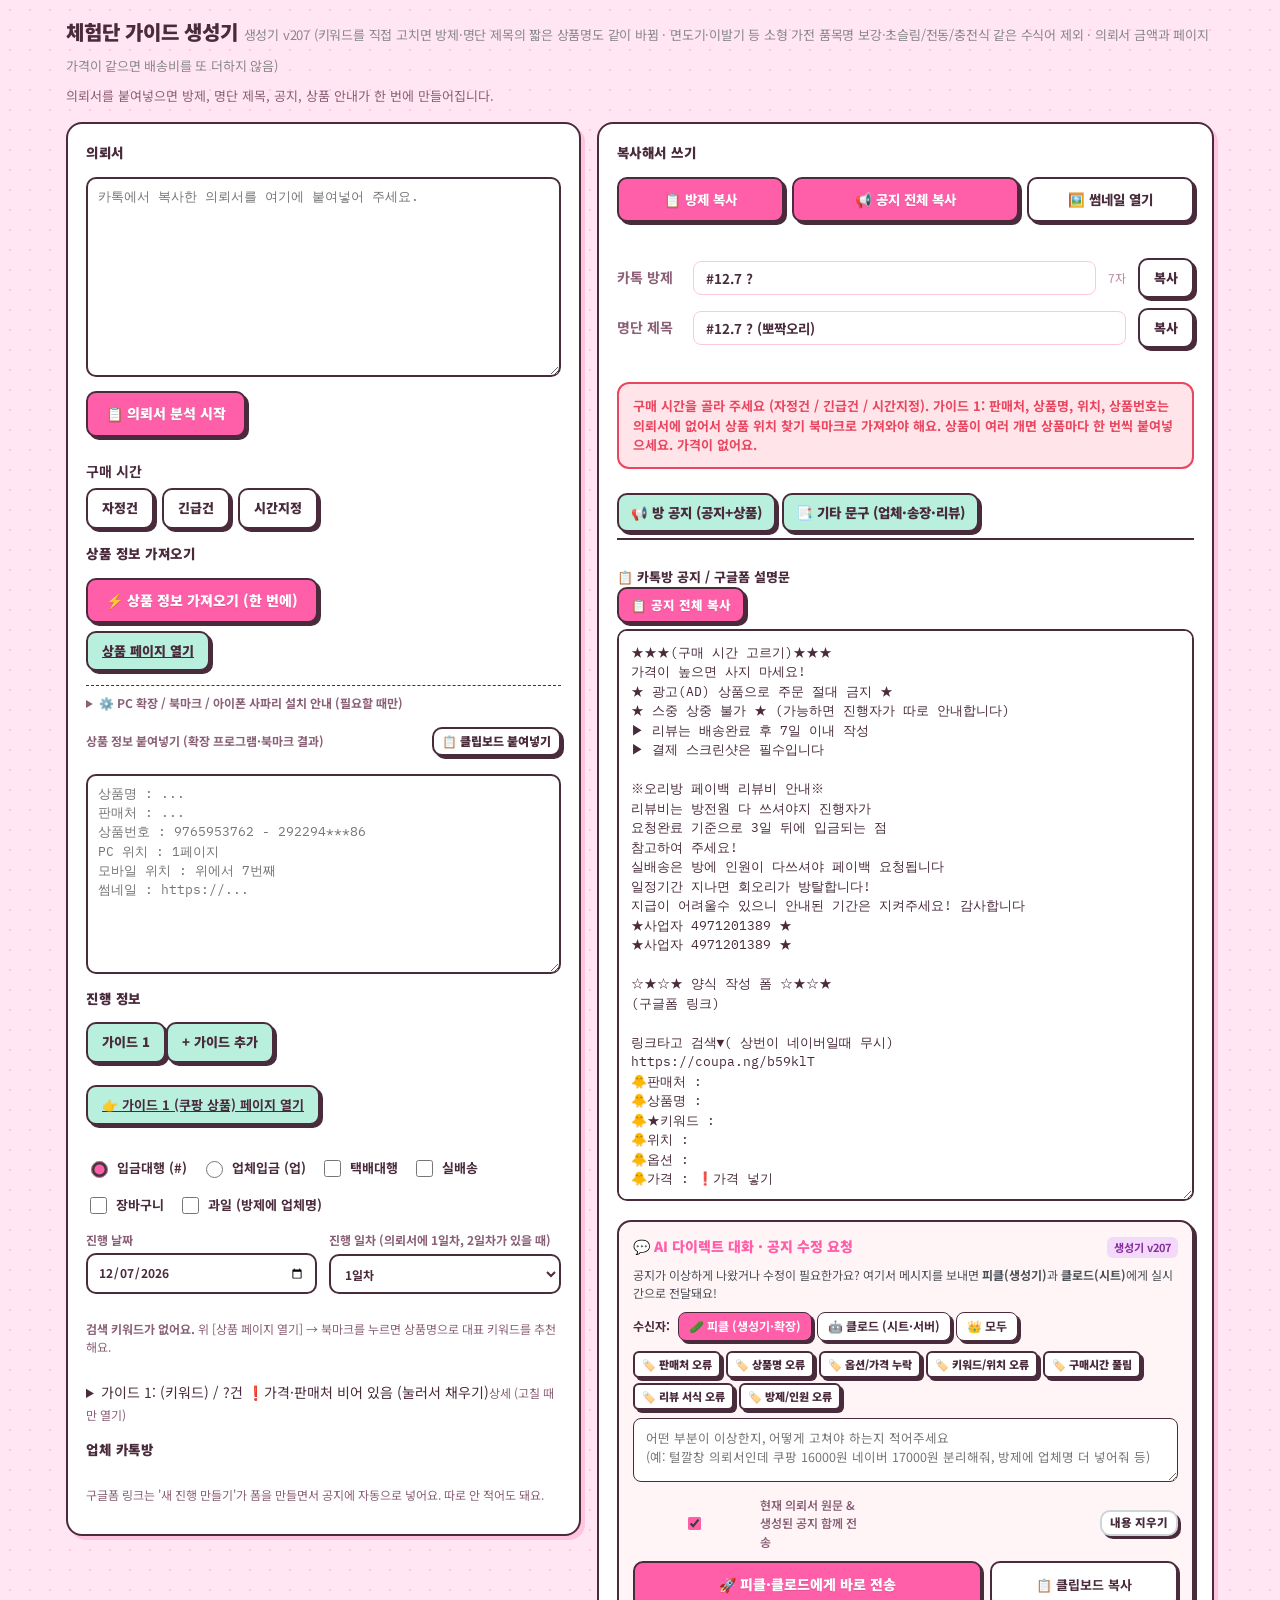
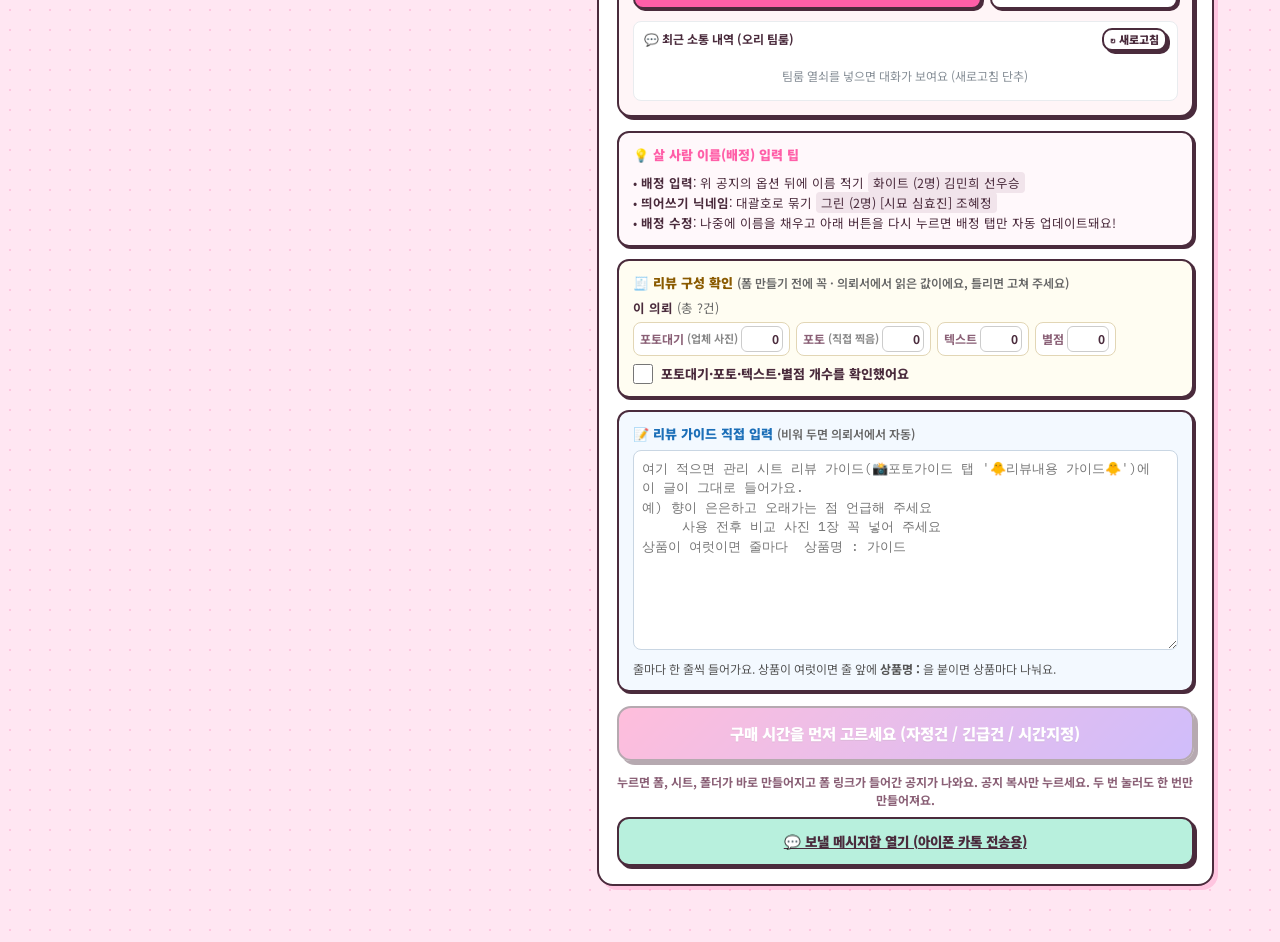
==== guide/index.html @ b8d61b7c "생성기 v207 (#104): 키워드를 고쳐도 방제·명단 제목에 옛 자동값 '초슬림'이 남던 것 — 면도기·이발기 등 소형가전 품목명 보강, 초슬림/전동/전기/무선/충전식/방수 등" ====
<!doctype html>
<html lang="ko">
<head>
  <meta charset="utf-8">
  <meta name="viewport" content="width=device-width, initial-scale=1, viewport-fit=cover">
  <meta name="referrer" content="no-referrer">
  <title>체험단 가이드 생성기</title>
  <meta http-equiv="Cache-Control" content="no-cache, no-store, must-revalidate">
  <meta http-equiv="Pragma" content="no-cache">
  <meta http-equiv="Expires" content="0">
  <meta name="apple-mobile-web-app-capable" content="yes">
  <meta name="apple-mobile-web-app-status-bar-style" content="default">
  <meta name="apple-mobile-web-app-title" content="가이드생성기">
  <meta name="theme-color" content="#5b2a86">
  <link rel="preconnect" href="https://fonts.googleapis.com">
  <link rel="stylesheet" href="https://fonts.googleapis.com/css2?family=Archivo:wght@700;900&family=Noto+Sans+KR:wght@400;500;700;900&family=IBM+Plex+Mono:wght@400;500&display=swap">
  <style>
:root {
  --pink: #ff8fc0;
  --pink-deep: #ff5fa8;
  --pink-bg: #ffe6f2;
  --pink-line: #ffc6e0;
  --ink: #4a2b3c;
  --ink-soft: #8a6076;
  --ink-faint: #b98aa4;
  --lav: #c9b8ff;
  --lav-bg: #efe8ff;
  --mint: #b8f0dd;
  --yellow: #fff3b0;
  --peach: #ffd8a8;
  --win: #ffffff;
  --tint: #fff6fa;
  --alert: #e8475f;
  --alert-bg: #ffe4e9;
  --ok: #2f9e6e;
  --shadow: 4px 4px 0 rgba(255, 95, 168, 0.25);
  --shadow-btn: 3px 3px 0 var(--ink);

  --bg: var(--pink-bg);
  --surface: var(--win);
  --muted: var(--ink-soft);
  --line: var(--ink);
  --accent: var(--pink-deep);
  --accent-ink: #ffffff;
  --accent-soft: var(--tint);
  --warn-bg: var(--yellow);
  --warn-ink: var(--ink);
  --font-body: "Noto Sans KR", -apple-system, sans-serif;
  --font-mono: "IBM Plex Mono", "D2Coding", monospace;
}
* { box-sizing: border-box; -webkit-tap-highlight-color: transparent; }
body {
  background-color: var(--pink-bg);
  background-image: radial-gradient(var(--pink-line) 1.2px, transparent 1.2px);
  background-size: 20px 20px;
  color: var(--ink);
  font-family: var(--font-body);
  font-size: 14px;
  line-height: 1.55;
  margin: 0;
  padding: 0;
}
.wrap { max-width: 1180px; margin: 0 auto; padding-inline: 16px; padding-block: 16px 56px; }
.win-bar {
  display: flex; align-items: center; justify-content: space-between;
  padding: 10px 14px; margin-bottom: 16px;
  border: 2px solid var(--ink); border-radius: 14px;
  background: linear-gradient(90deg, var(--pink), var(--lav));
  color: #fff; font-family: "Archivo", "Noto Sans KR", sans-serif;
  font-weight: 900; font-size: 15px;
  box-shadow: var(--shadow);
  text-shadow: 0 1px rgba(74, 43, 60, 0.25);
}
.win-controls { letter-spacing: 2px; font-size: 13px; opacity: 0.9; }
header { display: flex; flex-wrap: wrap; align-items: baseline; justify-content: space-between; gap: 8px 24px; margin-bottom: 16px; }
h1 { font-size: 20px; font-weight: 900; margin: 0; letter-spacing: -0.01em; color: var(--ink); }
header p { margin: 0; color: var(--muted); font-size: 13px; }
.grid { display: grid; grid-template-columns: minmax(0, 5fr) minmax(0, 6fr); gap: 16px; align-items: start; }
@media (max-width: 880px) { .grid { grid-template-columns: minmax(0, 1fr); } }
.panel {
  background: var(--surface); border: 2px solid var(--ink);
  border-radius: 16px; padding: 18px; display: grid; gap: 14px; min-width: 0;
  box-shadow: var(--shadow);
}
.panel h2 { font-size: 13.5px; font-weight: 900; letter-spacing: 0.04em; color: var(--ink); margin: 0; }
textarea, input, select {
  font: inherit; color: var(--ink); background: #fff;
  border: 2px solid var(--ink); border-radius: 10px; padding: 8px 10px;
  width: 100%; min-width: 0;
}
textarea { font-family: var(--font-mono); font-size: 12.5px; min-height: 200px; resize: vertical; }
textarea:focus, input:focus, select:focus, button:focus-visible { outline: 3px solid rgba(255, 95, 168, 0.45); outline-offset: 1px; }
.row { display: flex; gap: 8px; flex-wrap: wrap; align-items: center; }
.fields { display: grid; grid-template-columns: repeat(2, minmax(0, 1fr)); gap: 10px 12px; }
@media (max-width: 460px) { .fields { grid-template-columns: minmax(0, 1fr); } }
.fields .full { grid-column: 1 / -1; }
[hidden] { display: none !important; }
label { display: grid; gap: 4px; font-size: 12px; color: var(--ink-soft); font-weight: 700; min-width: 0; }
.checks { display: flex; gap: 14px; flex-wrap: wrap; }
.checks label { display: flex; align-items: center; gap: 6px; color: var(--ink); font-size: 13px; font-weight: 700; cursor: pointer; }
.checks input[type="checkbox"], .checks input[type="radio"] { width: 17px; height: 17px; accent-color: var(--pink-deep); }
button, .btn {
  font: inherit; font-size: 13px; font-weight: 900; padding: 8px 14px;
  border: 2px solid var(--ink); border-radius: 10px;
  background: var(--mint); color: var(--ink); cursor: pointer;
  box-shadow: var(--shadow-btn); transition: transform .06s, box-shadow .06s;
}
button:active, .btn:active { transform: translate(2px, 2px); box-shadow: 1px 1px 0 var(--ink); }
button.primary { background: var(--pink-deep); color: #fff; text-shadow: 0 1px rgba(74,43,60,0.2); }
button.secondary { background: var(--lav); color: var(--ink); }
button.ghost { background: #fff; color: var(--ink); }
.note { font-size: 12px; color: var(--muted); line-height: 1.5; }
.tag { font-size: 11px; padding: 2px 7px; border-radius: 999px; background: var(--yellow); color: var(--ink); font-weight: 900; border: 1.5px solid var(--ink); }
.badge { display: inline-block; font-size: 11px; font-weight: 900; padding: 2px 8px; border-radius: 999px; border: 1.5px solid var(--ink); background: var(--lav); }
.tabs { display: flex; gap: 6px; border-bottom: 2px solid var(--ink); padding-bottom: 6px; margin-bottom: 10px; flex-wrap: wrap; }
.tab-btn { background: #fff; border: 2px solid var(--ink); border-radius: 8px; padding: 5px 10px; font-weight: 700; font-size: 12px; cursor: pointer; }
.tab-btn.active { background: var(--pink); color: #fff; text-shadow: 0 1px rgba(74,43,60,0.2); }
.card-out {
  background: var(--tint); border: 2px solid var(--ink); border-radius: 12px; padding: 12px;
  box-shadow: 2px 2px 0 var(--ink);
}

#make-run {
  display: block; text-align: center; padding: 14px 18px;
  background: linear-gradient(135deg, var(--pink-deep), #8b5cf6) !important;
  color: #fff !important; font-size: 15.5px !important; font-weight: 900 !important;
  border: 2.5px solid var(--ink) !important; border-radius: 14px !important;
  box-shadow: 4px 4px 0 var(--ink) !important; text-decoration: none !important;
  margin-top: 14px; text-shadow: 0 1px rgba(74,43,60,0.25);
}
#make-run:active { transform: translate(2px, 2px) !important; box-shadow: 2px 2px 0 var(--ink) !important; }

.toast {
  position: fixed;
  top: 35%;
  left: 50%;
  transform: translate(-50%, -50%);
  background: #2b1824;
  color: #fff;
  padding: 14px 24px;
  border-radius: 14px;
  font-size: 14px;
  font-weight: 800;
  box-shadow: 0 10px 30px rgba(0,0,0,0.4);
  z-index: 999999;
  text-align: center;
  pointer-events: none;
  animation: toastPop 0.2s ease-out;
  border: 2px solid var(--pink);
  white-space: pre-line;
  max-width: 85vw;
}
@keyframes toastPop {
  from { opacity: 0; transform: translate(-50%, -40%) scale(0.9); }
  to { opacity: 1; transform: translate(-50%, -50%) scale(1); }
}


/* 도움말 숨김/표시 토글 */
.note-guide { display: none; }
body.show-notes .note-guide { display: block; }
details.help-box {
  margin: 6px 0; padding: 6px 12px;
  border: 1.5px solid var(--pink-line); border-radius: 10px;
  background: var(--tint); font-size: 12px; color: var(--ink-soft);
}
details.help-box summary {
  cursor: pointer; font-weight: 700; color: var(--pink-deep); user-select: none;
}
#price-warn-box {
  background: var(--alert-bg); border: 2.5px solid var(--alert);
  border-radius: 14px; padding: 12px 14px; margin-bottom: 12px;
  color: var(--alert); box-shadow: 3px 3px 0 rgba(232, 71, 95, 0.25);
}
#price-warn-box .pw-title {
  font-weight: 900; font-size: 14px; display: flex; align-items: center; gap: 6px;
}
#price-warn-box .pw-body {
  font-size: 12.5px; margin-top: 5px; line-height: 1.45; color: #7f1d1d; font-weight: 600;
}


.warn {
  background: var(--alert-bg) !important;
  color: var(--alert) !important;
  border: 2px solid var(--alert) !important;
  border-radius: 12px !important;
  padding: 12px 14px !important;
  font-size: 13px !important;
  font-weight: 700 !important;
  line-height: 1.5 !important;
  margin: 10px 0 !important;
}

/* 카톡 방제·명단 제목 줄: 이름표 · 글 · 글자 수 · 복사 단추 사이 띄우기 (11/3) */
.title-line { display: flex; align-items: center; flex-wrap: wrap; gap: 8px 12px; margin: 10px 0; }
.title-line .k { flex: 0 0 auto; min-width: 64px; font-weight: 700; color: var(--ink-soft); }
.title-line code { flex: 1 1 220px; min-width: 0; padding: 6px 12px; background: var(--tint); border: 1px dashed var(--pink-line); border-radius: 8px; word-break: break-all; line-height: 1.5; }
.title-line input.room-edit-input { flex: 1 1 220px; min-width: 0; padding: 6px 12px; background: #ffffff; border: 1.5px solid var(--pink-line); border-radius: 8px; font-family: inherit; font-size: 13.5px; font-weight: 700; color: var(--ink); line-height: 1.5; box-sizing: border-box; }
.title-line input.room-edit-input:focus { outline: none; border-color: var(--pink-deep); background: #fffdf9; box-shadow: 0 0 0 2px rgba(255, 95, 168, 0.2); }
.title-line .note { flex: 0 0 auto; font-size: 12px; color: var(--ink-faint); }
.title-line button { flex: 0 0 auto; margin-left: auto; }

/* ===== 📱 모바일 편의 UI (v195) — PC(880px 초과) 화면은 그대로, 880px 이하에서만 보입니다 ===== */
.m-only { display: none; }
#m-bar { display: none; }
@media (max-width: 880px) {
  .m-only { display: block; }
  .m-paste {
    width: 100%; padding: 13px 14px; margin: 2px 0 10px; font-size: 15px; line-height: 1.3;
    border-radius: 12px; box-shadow: 3px 3px 0 var(--ink); text-align: center;
  }
  /* 하단 고정 빠른 버튼 바 (한 손으로) */
  #m-bar {
    display: flex; gap: 6px; align-items: stretch;
    position: fixed; left: 0; right: 0; bottom: 0; z-index: 9000;
    padding: 8px 8px calc(8px + env(safe-area-inset-bottom, 0px));
    background: #fffdfe; border-top: 2px solid var(--ink);
    box-shadow: 0 -4px 14px rgba(74, 43, 60, 0.14);
  }
  #m-bar button {
    flex: 1 1 0; min-width: 0; padding: 11px 0; font-size: 11.5px; font-weight: 800;
    border-radius: 10px; box-shadow: 2px 2px 0 var(--ink); white-space: nowrap;
  }
  /* 고정 바가 내용을 안 가리게 본문 아래를 띄움 */
  body { padding-bottom: calc(76px + env(safe-area-inset-bottom, 0px)); }
  /* 작은 클립보드 단추는 큰 [📋 결과 바로 붙여넣기]가 대신하므로 모바일에서는 숨김 */
  #paste-cp-btn { display: none; }
}
</style>
</head>
<body ontouchstart="">
<div class="wrap">
  <header>
    <h1>체험단 가이드 생성기 <span style="font-size:13px;font-weight:400;color:#888">생성기 v207 (키워드를 직접 고치면 방제·명단 제목의 짧은 상품명도 같이 바뀜 · 면도기·이발기 등 소형 가전 품목명 보강·초슬림/전동/충전식 같은 수식어 제외 · 의뢰서 금액과 페이지 가격이 같으면 배송비를 또 더하지 않음)</span></h1>
    <p>의뢰서를 붙여넣으면 방제, 명단 제목, 공지, 상품 안내가 한 번에 만들어집니다.</p>
  </header>

  <div class="grid">
    <section class="panel" aria-labelledby="in-h">
      <div class="row" style="justify-content:space-between">
        <h2 id="in-h">의뢰서</h2>
        <span class="tag" id="sample-tag" hidden>예시 의뢰서</span>
      </div>
      <p class="note note-guide"><b>카톡에서 의뢰서 복사 → 아래 칸 클릭 → 붙여넣기</b>. 붙여넣으면 바로 분석돼요.</p>
      <textarea id="req" spellcheck="false" aria-label="업체 의뢰서" placeholder="카톡에서 복사한 의뢰서를 여기에 붙여넣어 주세요."></textarea>
      <button type="button" class="primary m-only m-paste" id="paste-req-btn">📋 의뢰서 붙여넣기 &amp; 분석</button>
      <div class="row">
        <button class="primary" id="parse" style="font-size:14px;padding:10px 18px;">📋 의뢰서 분석 시작</button>
      </div>
      <div class="fields" style="margin-top:10px;">
        <div class="full"><b>구매 시간</b>
          <div class="row" id="slot-btns" style="margin-top:6px;">
            <button type="button" class="ghost" data-slot="midnight">자정건</button>
            <button type="button" class="ghost" data-slot="urgent">긴급건</button>
            <button type="button" class="ghost" data-slot="time">시간지정</button>
          </div>
        </div>
        <select id="slot" hidden style="display:none !important;">
          <option value="">(안 고름)</option>
          <option value="midnight">자정 구매 (과일 오전 7시, 그 외 오전 8시 20분)</option>
          <option value="urgent">긴급건 (바로구매)</option>
          <option value="time">긴급, 시간 지정 (바로 사지 말고 텀 두기)</option>
        </select>
        <label id="slottime-l" hidden>구매 시작 시각<input type="time" id="slottime" value="12:00"></label>
        <label id="slotend-l" hidden>구매 마감 시각<input type="time" id="slotend" value=""></label>
      </div>
      <h2>상품 정보 가져오기</h2>
      <div class="bm" id="batch-box">
        <div class="row">
          <button type="button" id="batch-go" class="primary" style="font-size:14px;padding:10px 18px;">⚡ 상품 정보 가져오기 (한 번에)</button>
        </div>
        <div class="row" id="open-products-box" style="margin-top:8px;">
          <span id="open-products" class="row"></span>
        </div>
        <div class="note" id="batch-st" role="status" style="white-space:pre-line;margin-top:6px;"></div>
        <div class="note" id="auto-st" role="status"></div>

        <details style="margin-top:14px;font-size:12px;border-top:1px dashed var(--ink);padding-top:8px;">
          <summary style="cursor:pointer;color:var(--muted);font-weight:700;">⚙️ PC 확장 / 북마크 / 아이폰 사파리 설치 안내 (필요할 때만)</summary>
          <div style="margin-top:8px;">
            <div class="row">
              <button class="small ghost" id="ext-dl">확장 프로그램 받기</button>
              <a class="note" id="ext-alt" href="https://raw.githubusercontent.com/sujin-baby/sujin-baby.github.io/refs/heads/claude/tasting-group-notice-automation-1x1kur/ori/product-locator.zip" target="_blank" rel="noopener">(안 받아지면 여기)</a>
              <button class="ghost small" id="ext-toggle" aria-expanded="false">설치 방법</button>
              <button class="ghost small" id="bm-toggle" aria-expanded="false">북마크 설치</button>
            </div>
            <ol class="steps" id="ext-help" hidden>
              <li><b>확장 프로그램 받기</b> → 받은 <b>product-locator.zip</b> 압축 풀기 (윈도우: 오른쪽 클릭 → 압축 풀기 / 맥: 더블클릭). 푼 폴더는 지우지 말고 그대로 두세요.</li>
              <li>크롬 주소창에 <b>chrome://extensions</b> 입력 → 오른쪽 위 <b>개발자 모드</b> 켜기.</li>
              <li><b>압축해제된 확장 프로그램을 로드</b> → 방금 푼 <b>product-locator</b> 폴더 선택.</li>
              <li>주소창 오른쪽 퍼즐 조각 아이콘 → <b>상품 위치 찾기</b> 옆 핀을 눌러 고정. (단축키 Alt+Shift+F 도 돼요)</li>
              <li>새 버전이 나오면 결과 상자에 알려 줘요: 다시 받아서 같은 폴더에 덮어쓰고 chrome://extensions에서 ↻(새로고침).</li>
            </ol>
            <div id="bm-help" hidden>
              <ol class="steps">
                <li>PC 크롬: <b>코드 복사</b> → 북마크바 오른쪽 클릭 → 페이지 추가 → URL에 붙여넣기 (또는 아래 버튼을 북마크바로 끌기)</li>
                <li>휴대폰: <b>코드 복사 (휴대폰)</b> → 아무 페이지에서 북마크 추가·저장 → 북마크 목록 → 편집 → 그 북마크 → 주소 칸에 붙여넣기</li>
              </ol>
              <div class="row">
                <button class="small" id="bm-copy">코드 복사 (휴대폰)</button>
                <button class="small ghost" id="bm-copy-full">전체 코드 복사 (PC)</button>
                <a class="btn small ghost" id="bm-drag" href="#">상품 위치 찾기</a>
              </div>
            </div>

            <!-- 📱 아이폰 사파리 자동 실행 (Userscripts 앱) — v195 -->
            <div id="us-box" style="margin-top:14px;border-top:1px dashed var(--ink);padding-top:12px;">
              <div style="font-weight:900;font-size:13px;color:var(--ink);">📱 아이폰 사파리 자동 실행 (Userscripts)</div>
              <p class="note" style="margin:4px 0 8px;">쿠팡·네이버·토스·올리브영 화면을 열면 <b>오른쪽 아래에 단추 두 개</b>가 떠요. 북마크 폴더를 뒤질 필요 없이 <b>1탭</b>으로 상품 정보를 가져와 복사해요.</p>
              <ol class="steps" style="margin:0 0 8px;">
                <li>App Store에서 무료 <b>Userscripts</b> 앱 설치</li>
                <li>아이폰 <b>설정 → Safari → 확장 프로그램</b>에서 <b>Userscripts</b> 켜기 (사이트 접근은 '허용')</li>
                <li>아래 <b>[📥 ori-product-helper.user.js 저장]</b> → 받은 파일을 Userscripts 앱(또는 파일 앱의 Userscripts 폴더)에서 열기</li>
              </ol>
              <div class="note" style="margin:0 0 8px;color:var(--ink-soft);">· 파일이 안 열리면 <b>[📋 스크립트 코드 복사]</b> → Userscripts 앱에서 <b>＋</b> 새 스크립트 → 붙여넣고 저장.<br>· 단추: <b>📋 상품정보 가져오기</b>(상품명·판매처·상품번호·옵션·가격·위치까지 한 번에 복사) / <b>🔍 위치 찾기</b>(위치 줄만)</div>
              <div class="row">
                <button type="button" class="primary" id="us-dl" style="font-size:13px;padding:9px 14px;">📥 ori-product-helper.user.js 저장</button>
                <button type="button" class="ghost small" id="us-copy">📋 스크립트 코드 복사</button>
                <a class="note" id="us-alt" href="https://sujin-baby.github.io/ori/product-helper.user.js" target="_blank" rel="noopener">(안 받아지면 여기서 열기)</a>
              </div>
              <div class="note" id="us-st" role="status" style="margin-top:6px;"></div>
            </div>
          </div>
        </details>
      </div>
      <button type="button" class="primary m-only m-paste" id="paste-cp-big" style="margin-top:10px;">📋 결과 바로 붙여넣기</button>
      <div style="display:flex; justify-content:space-between; align-items:center; margin-bottom:4px;">
        <label for="cp" style="margin:0; font-weight:bold;">상품 정보 붙여넣기 (확장 프로그램·북마크 결과)</label>
        <button type="button" class="small ghost" id="paste-cp-btn" style="padding:3px 8px; font-size:12px;">📋 클립보드 붙여넣기</button>
      </div>
      <textarea id="cp" class="short-ta" spellcheck="false" placeholder="상품명 : ...&#10;판매처 : ...&#10;상품번호 : 9765953762 - 292294***86&#10;PC 위치 : 1페이지&#10;모바일 위치 : 위에서 7번째&#10;썸네일 : https://..."></textarea>

      <h2>진행 정보</h2>
      <div class="gtabs" id="gtabs" role="tablist" aria-label="가이드"></div>
      <div id="tab-open-box" style="margin:8px 0 12px;"></div>
      <div class="checks">
        <label><input type="radio" name="type" id="t-ip" value="입대" checked> 입금대행 (#)</label>
        <label><input type="radio" name="type" id="t-up" value="업체입금"> 업체입금 (업)</label>
        <label><input type="checkbox" id="takdae"> 택배대행</label>
        <label><input type="checkbox" id="realship"> 실배송</label>
        <label title="한 사람이 의뢰서 상품을 전부 한 번에 장바구니에 담아 삼 (사람 수 = 하루 건수, 방 제목·월급시트 = 물건 수)"><input type="checkbox" id="cart"> 장바구니</label>
        <label title="과일은 같은 상품을 하는 업체가 많아서 방제에 업체명을 붙이고"><input type="checkbox" id="fruit"> 과일 (방제에 업체명)</label>
      </div>
      <div class="fields">
        <label>진행 날짜<input type="date" id="date"></label>
        <label>진행 일차 (의뢰서에 1일차, 2일차가 있을 때)
          <select id="day"><option value="1">1일차</option><option value="2">2일차</option><option value="3">3일차</option><option value="4">4일차</option><option value="5">5일차</option></select>
        </label>
      </div>
      <div class="bm" id="kwbox" hidden></div>
      <div class="bm" id="optbox" hidden></div>
      <div class="bm" id="pricebox" hidden></div>
      <details class="gd" id="gdet">
        <summary><span id="gsum"></span><span class="note">상세 (고칠 때만 열기)</span></summary>
      <div class="fields">
        <label>검색 키워드<input id="keyword"></label>
        <label>짧은 상품명 (방제, 시트, 명단 이름용. 예: 옥광밤)<input id="guide"></label>
        <label>일 진행 건수<input id="daily" inputmode="numeric"></label>
        <label>총 구매 건수<input id="total" inputmode="numeric"></label>
        <label>가격 (옵션마다 한 줄)<textarea id="price" class="mini-ta" inputmode="numeric"></textarea></label>
        <label>배송비 (무료면 비움. 있으면 공지 가격에 더함)<input id="ship" inputmode="numeric"></label>
        <label>플랫폼
          <select id="platform">
            <option>쿠팡</option><option>네이버</option><option>11번가</option><option>옥션</option><option>G마켓</option><option>위메프</option><option>GS SHOP</option><option>알리익스프레스</option><option>오늘의집</option><option>올리브영</option><option>토스</option><option>카카오톡딜</option><option>기타</option>
          </select>
        </label>
        <label>판매처<input id="seller"></label>
        <label>옵션 (한 줄에 하나, 괄호에 오늘 인원)<textarea id="option" class="mini-ta"></textarea></label>
        <label class="full">상품명<input id="pname"></label>
        <label class="full">상품 URL (상품마다 한 줄)<textarea id="url" class="mini-ta mono"></textarea></label>
        <label class="full">상품번호 (상품마다 한 줄, 상품 정보를 붙여넣으면 빈 줄부터 채움)<textarea id="pno" class="mini-ta mono"></textarea></label>
        <label>구매 링크 (플랫폼별 자동)<input id="short" class="mono" placeholder="네이버는 링크 없음"></label>
        <label>찾은 페이지 (PC)<input id="page" placeholder="예: 1페이지 / 필터: 가격"></label>
        <label>찾은 페이지 (모바일)<input id="pageM" placeholder="PC와 같으면 비워 둬도 돼요"></label>
        <label>비슷한 상품이 많나요? (가격비교로 묶임 등)
          <select id="similar"><option value="">아니요</option><option value="1">네 (공지에 안내 문구는 넣지 않습니다)</option></select>
        </label>
        <label class="full" style="display:flex; flex-direction:column; gap:4px;">
          <div style="display:flex; justify-content:space-between; align-items:center; flex-wrap:wrap; gap:4px;">
            <span>썸네일 주소 (북마크/확장 프로그램 자동 저장)</span>
            <div style="display:flex; gap:6px; align-items:center;">
              <button type="button" id="thumb-download-btn" class="small" style="font-size:12px; padding:3px 8px;" hidden>📥 썸네일 다운로드</button>
              <a id="thumb-link" class="small ghost" href="#" target="_blank" rel="noopener" hidden style="font-size:12px; padding:3px 8px; text-decoration:none;">🖼️ 썸네일 새 탭에서 열기</a>
            </div>
          </div>
          <input id="thumb" class="mono">
        </label>
        <label>포토 제공<input id="photo"></label>
      </div>
      </details>

      <h2>업체 카톡방</h2>
      <p class="note">구글폼 링크는 '새 진행 만들기'가 폼을 만들면서 공지에 자동으로 넣어요. 따로 안 적어도 돼요.</p>
      <input id="form" type="hidden">
      <input id="croom" type="hidden">
      <input id="roomlink" type="hidden">
    </section>

    <section class="panel" aria-labelledby="out-h">
      <h2 id="out-h">복사해서 쓰기</h2>
      <div class="quick-bar" style="display:flex; gap:8px; margin-bottom:12px; flex-wrap:wrap;">
        <button type="button" class="primary" data-copy="o-room" style="flex:1; min-width:105px; padding:10px 8px; font-size:13.5px; font-weight:800; border-radius:10px;">📋 방제 복사</button>
        <button type="button" class="primary" data-copy="o-notice" style="flex:1.4; min-width:125px; padding:10px 8px; font-size:13.5px; font-weight:800; border-radius:10px; background:var(--pink-deep,#d63384);">📢 공지 전체 복사</button>
        <button type="button" id="quick-thumb-btn" class="ghost" style="flex:1; min-width:105px; padding:10px 8px; font-size:13.5px; font-weight:800; border-radius:10px;">🖼️ 썸네일 열기</button>
      </div>
      <div class="titles">
        <div class="title-line"><span class="k">카톡 방제</span><input type="text" id="o-room" class="room-edit-input" spellcheck="false" placeholder="카톡 방제" aria-label="카톡 방제"><span class="note" id="room-len"></span><button type="button" class="small ghost" id="room-reset" hidden style="margin-left:0;">되돌리기</button><button class="small ghost" data-copy="o-room">복사</button></div>
        <div class="title-line"><span class="k">명단 제목</span><input type="text" id="o-list" class="room-edit-input" spellcheck="false" placeholder="명단 제목" aria-label="명단 제목"><button class="small ghost" data-copy="o-list">복사</button></div>
      </div>
      <div id="o-warn" class="warn" hidden></div>

      <div class="tabs" role="tablist" style="margin-bottom: 12px;">
        <button role="tab" aria-selected="true" data-tab="notice" id="tab-notice" style="font-size: 13.5px; padding: 7px 12px;">📢 방 공지 (공지+상품)</button>
        <button role="tab" aria-selected="false" data-tab="client" id="tab-client" style="font-size: 13.5px; padding: 7px 12px;">📑 기타 문구 (업체·송장·리뷰)</button>
      </div>

      <div class="out" data-pane="notice">
        <div class="out-head" style="align-items: center; margin-bottom: 6px;">
          <span style="font-weight: 800; font-size: 13px; color: var(--ink);">📋 카톡방 공지 / 구글폼 설명문</span>
          <span class="row">
            <button class="small ghost" id="notice-reset" hidden>되돌리기</button>
            <button class="primary small" data-copy="o-notice" style="font-size: 12.5px; padding: 6px 12px;">📋 공지 전체 복사</button>
          </span>
        </div>
        <textarea id="o-notice" class="notice-ta" spellcheck="false" aria-label="방 공지" style="min-height: 240px; font-size: 13px; line-height: 1.5; padding: 12px;"></textarea>

        <!-- 💬 AI 다이렉트 대화 · 공지 수정 요청 (피클 · 클로드) -->
        <div class="card-out" id="box-bug-report" style="margin: 14px 0; background: #fff5f7; border: 2px solid var(--ink, #3a2230); border-radius: 14px; padding: 14px; box-shadow: 3px 3px 0 var(--ink, #3a2230);">
          <div style="display:flex; justify-content:space-between; align-items:center; margin-bottom:8px; flex-wrap:wrap; gap:4px;">
            <span style="font-weight: 900; font-size: 14px; color: var(--pink-deep, #ff5fa8); display:flex; align-items:center; gap:5px;">
              <span>💬 AI 다이렉트 대화 · 공지 수정 요청</span>
            </span>
            <span style="font-size: 11px; color: #862e9c; font-weight: bold; background: #f3d9fa; padding: 2px 7px; border-radius: 6px;">생성기 v207</span>
          </div>
          <div style="font-size: 12px; line-height: 1.5; color: #495057; margin-bottom: 10px;">
            공지가 이상하게 나왔거나 수정이 필요한가요? 여기서 메시지를 보내면 <b>피클(생성기)</b>과 <b>클로드(시트)</b>에게 실시간으로 전달돼요!
          </div>

          <!-- 수신자 선택 (피클 / 클로드 / 모두) -->
          <div style="display:flex; align-items:center; gap:8px; margin-bottom:10px; flex-wrap:wrap;">
            <span style="font-size:12px; font-weight:bold; color:var(--ink, #3a2230);">수신자:</span>
            <div id="ai-target-group" style="display:inline-flex; gap:5px; flex-wrap:wrap;">
              <button type="button" class="btn small ai-target-btn active" data-target="pickle" style="font-size:12px; padding:4px 10px; border-radius:8px; font-weight:bold; background:var(--pink-deep, #ff5fa8); color:#fff; border:1.5px solid var(--ink, #3a2230); cursor:pointer;">🥒 피클 (생성기·확장)</button>
              <button type="button" class="btn small ghost ai-target-btn" data-target="claude" style="font-size:12px; padding:4px 10px; border-radius:8px; font-weight:bold; background:#fff; color:var(--ink, #3a2230); border:1.5px solid var(--ink, #3a2230); cursor:pointer;">🤖 클로드 (시트·서버)</button>
              <button type="button" class="btn small ghost ai-target-btn" data-target="all" style="font-size:12px; padding:4px 10px; border-radius:8px; font-weight:bold; background:#fff; color:var(--ink, #3a2230); border:1.5px solid var(--ink, #3a2230); cursor:pointer;">👑 모두</button>
            </div>
          </div>

          <!-- 빠른 태그 선택 -->
          <div id="bug-tags" style="display:flex; gap:5px; flex-wrap:wrap; margin-bottom:8px;">
            <button type="button" class="small ghost bug-tag" data-tag="판매처 오류" style="font-size:11px; padding:3px 7px; border-radius:6px; cursor:pointer;">🏷️ 판매처 오류</button>
            <button type="button" class="small ghost bug-tag" data-tag="상품명 잘림/오류" style="font-size:11px; padding:3px 7px; border-radius:6px; cursor:pointer;">🏷️ 상품명 오류</button>
            <button type="button" class="small ghost bug-tag" data-tag="옵션/가격 누락" style="font-size:11px; padding:3px 7px; border-radius:6px; cursor:pointer;">🏷️ 옵션/가격 누락</button>
            <button type="button" class="small ghost bug-tag" data-tag="키워드/순위 1p 오류" style="font-size:11px; padding:3px 7px; border-radius:6px; cursor:pointer;">🏷️ 키워드/위치 오류</button>
            <button type="button" class="small ghost bug-tag" data-tag="구매시간(자정건) 풀림" style="font-size:11px; padding:3px 7px; border-radius:6px; cursor:pointer;">🏷️ 구매시간 풀림</button>
            <button type="button" class="small ghost bug-tag" data-tag="리뷰 가이드 서식 오류" style="font-size:11px; padding:3px 7px; border-radius:6px; cursor:pointer;">🏷️ 리뷰 서식 오류</button>
            <button type="button" class="small ghost bug-tag" data-tag="방제/명단 제목 오류" style="font-size:11px; padding:3px 7px; border-radius:6px; cursor:pointer;">🏷️ 방제/인원 오류</button>
          </div>

          <!-- 메시지 입력창 -->
          <div style="margin-bottom:8px;">
            <textarea id="ai-msg-input" placeholder="어떤 부분이 이상한지, 어떻게 고쳐야 하는지 적어주세요&#10;(예: 털깔창 의뢰서인데 쿠팡 16000원 네이버 17000원 분리해줘, 방제에 업체명 더 넣어줘 등)" style="width:100%; box-sizing:border-box; padding:9px 12px; border:1.5px solid var(--ink, #3a2230); border-radius:8px; font-size:12.5px; background:white; min-height:64px; resize:vertical; font-family:inherit;"></textarea>
          </div>

          <!-- 첨부 체크박스 -->
          <div style="display:flex; justify-content:space-between; align-items:center; margin-bottom:10px; font-size:12px; color:#495057;">
            <label style="display:flex; align-items:center; gap:5px; cursor:pointer; font-weight:600;">
              <input type="checkbox" id="ai-msg-attach-ctx" checked style="accent-color:var(--pink-deep, #ff5fa8);">
              <span>현재 의뢰서 원문 & 생성된 공지 함께 전송</span>
            </label>
            <button type="button" id="bug-clear-btn" class="small ghost" style="padding:2px 8px; font-size:11.5px; border-color:#ced4da; cursor:pointer;">내용 지우기</button>
          </div>

          <!-- 전송 버튼 & 복사 버튼 -->
          <div style="display:flex; gap:8px;">
            <button type="button" id="ai-msg-send-btn" class="btn primary" style="flex:2; background:var(--pink-deep, #ff5fa8); border:2px solid var(--ink, #3a2230); color:white; font-size:14px; font-weight:900; padding:11px; border-radius:10px; box-shadow: 2px 2px 0 var(--ink, #3a2230); cursor:pointer;">
              🚀 피클·클로드에게 바로 전송
            </button>
            <button type="button" id="copy-bug-report" class="btn ghost" style="flex:1; background:#fff; border:2px solid var(--ink, #3a2230); color:var(--ink, #3a2230); font-size:13px; font-weight:700; padding:11px; border-radius:10px; box-shadow: 2px 2px 0 var(--ink, #3a2230); cursor:pointer;">
              📋 클립보드 복사
            </button>
          </div>

          <!-- 전송 결과 알림 -->
          <div id="ai-msg-st" style="font-size:12px; margin-top:8px; display:none; padding:8px 12px; border-radius:8px; line-height:1.4;"></div>

          <!-- 최근 대화 내역 (접이식 / 실시간) -->
          <details id="ai-chat-details" style="margin-top:12px; background:#fff; border:1.5px solid #e9ecef; border-radius:8px; padding:6px 10px;" open>
            <summary style="font-size:12px; font-weight:bold; color:var(--ink, #3a2230); cursor:pointer; display:flex; justify-content:space-between; align-items:center;">
              <span>💬 최근 소통 내역 (오리 팀룸)</span>
              <button type="button" id="ai-chat-refresh-btn" class="small ghost" style="padding:1px 6px; font-size:11px; cursor:pointer;">↻ 새로고침</button>
            </summary>
            <div id="ai-chat-list" style="margin-top:8px; max-height:220px; overflow-y:auto; display:flex; flex-direction:column; gap:6px; font-size:12px;">
              <div style="color:#868e96; text-align:center; padding:12px;">대화 내역을 불러오는 중...</div>
            </div>
          </details>
        </div>

        <div class="card-out" style="margin: 12px 0; background: #fff8fb; border: 2px solid var(--ink); border-radius: 12px; padding: 12px 14px;">
          <div style="font-weight: 900; font-size: 13px; color: var(--pink-deep); margin-bottom: 8px;">💡 살 사람 이름(배정) 입력 팁</div>
          <div style="font-size: 12.5px; line-height: 1.6; color: var(--ink);">
            • <b>배정 입력</b>: 위 공지의 옵션 뒤에 이름 적기 <span class="mono" style="background:#f1e4eb; padding:1px 5px; border-radius:4px;">화이트 (2명) 김민희 선우승</span><br>
            • <b>띄어쓰기 닉네임</b>: 대괄호로 묶기 <span class="mono" style="background:#f1e4eb; padding:1px 5px; border-radius:4px;">그린 (2명) [시묘 심효진] 조혜정</span><br>
            • <b>배정 수정</b>: 나중에 이름을 채우고 아래 버튼을 다시 누르면 배정 탭만 자동 업데이트돼요!
          </div>
        </div>

        <div class="card-out" id="rvc-box" style="margin: 12px 0; background: #fffdf2; border: 2px solid var(--ink); border-radius: 12px; padding: 12px 14px;">
          <div style="font-weight: 900; font-size: 13px; color: #8a5a00; margin-bottom: 4px;">🧾 리뷰 구성 확인 <span style="font-weight:600; color:#666; font-size:12px;">(폼 만들기 전에 꼭 · 의뢰서에서 읽은 값이에요, 틀리면 고쳐 주세요)</span></div>
          <div id="rvc-rows" style="font-size:12.5px; line-height:1.5;"></div>
          <div id="rvc-warn" style="font-size:12.5px; font-weight:700; color:#c62828; margin-top:6px;"></div>
          <label style="display:flex; gap:8px; align-items:center; justify-content:flex-start; margin-top:8px; font-size:13px; font-weight:800; color:var(--ink);"><input type="checkbox" id="rvc-ok" style="width:20px; height:20px; flex:none; margin:0;"><span>포토대기·포토·텍스트·별점 개수를 확인했어요</span></label>
        </div>

        <div class="card-out" style="margin: 12px 0; background: #f3f9ff; border: 2px solid var(--ink); border-radius: 12px; padding: 12px 14px;">
          <div style="font-weight: 900; font-size: 13px; color: #1c6fb8; margin-bottom: 6px;">📝 리뷰 가이드 직접 입력 <span style="font-weight:600; color:#666; font-size:12px;">(비워 두면 의뢰서에서 자동)</span></div>
          <textarea id="rv-manual" rows="5" style="width:100%; box-sizing:border-box; font-size:13px; line-height:1.5; padding:8px; border:1.5px solid #c9d6e3; border-radius:8px;" placeholder="여기 적으면 관리 시트 리뷰 가이드(📸포토가이드 탭 '🐥리뷰내용 가이드🐥')에 이 글이 그대로 들어가요.&#10;예) 향이 은은하고 오래가는 점 언급해 주세요&#10;     사용 전후 비교 사진 1장 꼭 넣어 주세요&#10;상품이 여럿이면 줄마다  상품명 : 가이드"></textarea>
          <div class="note" id="rv-manual-note" style="font-size:12px; margin-top:4px; color:#555;">줄마다 한 줄씩 들어가요. 상품이 여럿이면 줄 앞에 <b>상품명 :</b> 을 붙이면 상품마다 나눠요.</div>
        </div>

        <a class="btn primary" id="make-run" href="#" target="_blank" rel="noopener" style="display:block; text-align:center; padding:15px; font-size:15px; font-weight:900; margin-bottom:10px; border-radius:12px; box-shadow: 2px 2px 0 var(--ink); line-height: 1.4;">
          🚀 이 내용으로 새 진행 만들기<br>
          <span style="font-size: 13px; font-weight: 700; opacity: 0.9;">(폼, 시트 자동 생성)</span>
        </a>
        <p class="note" id="make-note" style="text-align:center; font-weight:bold; margin-bottom:8px;"></p>
        <a class="btn ghost" id="outbox" href="https://script.google.com/macros/s/AKfycbwTiBWERe1-NhFMLn29m_BtI5JLmTPuLFC4mjJttvEunCljQX1C-xV3AH9O5nrq-Da1Mw/exec?p=outbox" target="_blank" rel="noopener" style="display:block; text-align:center; padding:12px; font-size:13.5px; border-radius:12px;">💬 보낼 메시지함 열기 (아이폰 카톡 전송용)</a>
      </div>
      <div class="out" data-pane="client" hidden>
        <p class="note">명단 전달, 공지용 명단, 중복 검사는 관리 시트(보낼메시지, 진행 도우미, 한눈에)가 자동으로 해서 여기엔 없어요.</p>
        <div class="out-head"><span>업체 안내 (업체방에 명단 보낼 때 같이)</span><button class="small" data-copy="o-client">복사</button></div>
        <pre id="o-client"></pre>
        <div class="out-head"><span>송장 도착 (업체방)</span><button class="small" data-copy="o-ship">복사</button></div>
        <pre id="o-ship"></pre>
        <div class="out-head"><span>리뷰 공지 (구매·폼이 다 끝난 뒤 카톡방에 새로 보내요)</span><button class="small" data-copy="o-review">복사</button></div>
        <pre id="o-review"></pre>
        <div class="out-head"><span>배송지연 양식</span><button class="small" data-copy="o-delay">복사</button></div>
        <pre id="o-delay"></pre>
      </div>
      <div hidden>
        <input id="sheeturl"><pre id="o-listmsg"></pre><textarea id="names-in"></textarea><pre id="o-names"></pre><textarea id="dup-in"></textarea><pre id="dup-out"></pre>
      </div>
    </section>
  </div>
</div>
<div class="toast" id="toast" role="status" hidden></div>
<nav id="m-bar" aria-label="빠른 버튼 (모바일)">
  <button type="button" class="primary" data-m="parse" title="의뢰서 분석">📋 분석</button>
  <button type="button" data-m="paste" title="클립보드의 상품 정보 넣기">📥 결과붙여넣기</button>
  <button type="button" data-m="notice" title="공지 전체 복사">📢 공지복사</button>
  <button type="button" data-m="make" title="이 내용으로 새 진행 만들기">🚀 폼생성</button>
</nav>
<script type="text/plain" id="bm-src">

(async (oriMode) => {
  const L = location;
  /* 옆 광고·추천 영역(오른쪽 배너, '함께 본 상품' 묶음) 판별 — 검색 결과가 1~2개뿐인 화면을 보강할 때 씀 (11/20) */
  const SIDE_SEL_N = 'aside, [role="complementary"], [class*="recommend"], [class*="together"], [class*="similar"], [class*="related"], [class*="banner"], [class*="ranking"], [class*="widget"], [class*="advert"], [class*="sidebar"], [class*="side-panel"], [class*="side_panel"]';
  const inSideN = el => { try { return !!(el && el.closest && el.closest(SIDE_SEL_N)); } catch (e) { return false; } };
  /* 고른 옵션: '색상 × 수량' 같은 이름표 바로 옆 값 (콜론은 화면 꾸밈이라 글에 없을 때가 있음). 없으면 단일옵션 */
  const readOpt = () => {
    /* 1. 선택된 라디오/옵션 버튼(예: 10개) 먼저 확인 (모바일 쿠팡 수량 라디오 등, 10/31) */
    try {
      const checked = document.querySelector('input[type="radio"]:checked, [class*="radio"][class*="checked"], [aria-checked="true"], .prod-option__item--selected');
      if (checked) {
        const p = checked.closest("label, li, div, tr") || checked.parentElement;
        if (p) {
          const pt = (p.innerText || "").split("\n").map(x => x.trim()).filter(Boolean);
          const optCandidate = pt.find(x => !/\d{1,3}(?:,\d{3})+\s*원|로켓|배송|쿠폰|할인/.test(x) && x.length <= 30);
          if (optCandidate) return optCandidate;
        }
      }
    } catch (e) {}
    /* 2. 화면의 '색상: ...', '사이즈: ...' 라벨 값들 수집 */
    const OPT_LAB = /^(개당\s*)?(색상|옵션|사이즈|수량|구성|선택|용량|맛|종류|컬러|타입)(\s*[×x\/·,]\s*(색상|옵션|사이즈|수량|구성|선택|용량|맛|종류|컬러|타입))*\s*[:：]?$/;
    const vals = [];
    for (const lab of [...document.querySelectorAll("span,div,dt,th,td,strong,b,label,p,em")].filter(e => e.children.length <= 2 && OPT_LAB.test((e.innerText || "").trim()))) {
      let v = lab.nextElementSibling ? lab.nextElementSibling.innerText || "" : "";
      if (!v.trim() && lab.parentElement) v = (lab.parentElement.innerText || "").replace(lab.innerText, "");
      v = v.replace(/^\s*[:：]\s*/, "").replace(/\s+/g, " ").trim();
      if (v && v.length <= 60 && !/선택하세요|선택해\s*주세요|^\d+$/.test(v)) {
        if (!vals.includes(v)) vals.push(v);
      }
    }
    if (vals.length > 0) return vals.join(" / ");
    return "";
  };
  /* 전체 색상/옵션 목록 (11/17 v194): 고른 값 하나만 읽으면 다른 색이 있는지 몰라 '단일옵션'으로 나감.
     상품 옵션 칸 안의 색상 칩·목록·드롭다운에서 2~12개가 잡히면 '블랙 / 아이보리 / 핑크'로. 가격·배송·광고 글자는 뺌 */
  const ALL_BAD_EL = /추천|함께|비슷|관련|리뷰|광고|배너|랭킹|위젯|recommend|together|similar|related|review|banner|ranking|widget/i;
  const ALL_BAD_TXT = /^(선택\s*하세요|선택해\s*주세요|옵션\s*선택|색상\s*선택|사이즈|수량|전체|모든\s*옵션|필터|정렬|구매하기|장바구니|바로\s*구매|더\s*보기|접기|펼치기)$/;
  const ALL_BAD_WORD = /원|할인|쿠폰|적립|무료\s*배송|로켓|배송|특가|사은품|증정|이벤트|리뷰|평점|재고|품절\s*제외/;
  const readAllColors = () => {
    const out = [];
    const add = t => {
      const v = String(t || "").replace(/\s+/g, " ").replace(/^[\s:：·•\-–—]+|[\s:：·•\-–—]+$/g, "").trim();
      if (!v || v.length > 20 || !/[가-힣a-z]/i.test(v) || /^\d+$/.test(v)) return;
      if (ALL_BAD_TXT.test(v) || ALL_BAD_WORD.test(v) || /[×*]/.test(v)) return;
      const n = v.replace(/\s+/g, "");
      if (out.some(x => x.replace(/\s+/g, "") === n)) return;
      out.push(v);
    };
    const okRoot = el => { try { return !ALL_BAD_EL.test(String((el && el.className) || "")) && !(el && el.closest && el.closest('[class*="recommend"],[class*="together"],[class*="similar"],[class*="related"],[class*="review"],[class*="banner"],[class*="ranking"],[class*="widget"]')); } catch (e) { return false; } };
    let roots = [];
    try { roots = [...document.querySelectorAll('.prod-option, [class*="prod-option"], [class*="ProductOption"], [class*="option-picker"], [class*="optionPicker"], [class*="color-option"], [class*="colorOption"], [class*="color-chip"], [class*="colorChip"], [class*="swatch"], [class*="variant"]')].filter(okRoot); } catch (e) { roots = []; }
    if (!roots.length) { try { const s = document.querySelector('select[name*="옵션"], select[id*="option"], select[id*="Option"]'); if (s && okRoot(s)) roots = [s]; } catch (e) {} }
    const SEL = '[role="option"], li, button, label, [class*="chip"], [class*="swatch"], [class*="color"], [class*="option-item"], [class*="OptionItem"]';
    roots.forEach(rt => {
      try { rt.querySelectorAll("select option").forEach(o => add(o.textContent)); } catch (e) {}
      let els = []; try { els = [...rt.querySelectorAll(SEL)]; } catch (e) {}
      els.forEach(el => {
        try { if (el.querySelector(SEL)) return; } catch (e) {}
        const lbl = el.getAttribute ? el.getAttribute("aria-label") || el.getAttribute("title") || "" : "";
        add(lbl || el.textContent);
      });
      /* 색상 칩이 이미지로만 된 경우 alt 글자 */
      try { rt.querySelectorAll("img[alt]").forEach(im => add(im.getAttribute("alt"))); } catch (e) {}
    });
    /* 부모 칸 글자('블랙 아이보리 핑크'처럼 여러 색이 한 칸에 붙은 것)는 뺌 */
    const fin = out.filter(v => !/\s/.test(v) || !out.some(w => w !== v && v.indexOf(w) >= 0));
    if (fin.length < 2 || fin.length > 12) return "";
    return fin.join(" / ");
  };
  /* 옵션마다 가격 (쿠팡 '수량' 목록: 2개 29,200원 / 3개 41,200원 …, 10/24 옥광밤·황금향). 이름표(수량) 줄 다음 옵션 이름 줄 → 가격 줄.
     지금 고른 옵션 가격(cur)과 같은 줄이 목록에 없으면 잘못 읽은 걸로 보고 안 씀 */
  const readOptPrices = (txt, name, cur) => {
    const LAB = /^(개당\s*)?(색상|옵션|사이즈|수량|구성|선택|용량|맛|종류|컬러|타입|중량|무게|개수)(\s*[×x\/·,]\s*(색상|옵션|사이즈|수량|구성|선택|용량|맛|종류|컬러|타입|중량|무게|개수))*\s*[:：]?$/;
    const i0 = name ? txt.indexOf(name.slice(0, 12)) : -1;
    const ls = (i0 >= 0 ? txt.slice(i0, i0 + 5000) : txt.slice(0, 8000)).split("\n").map(x => x.replace(/\s+/g, " ").trim()).filter(Boolean);
    const out = [];
    let nm = "", on = false;
    for (const l of ls) {
      if (!on) { if (LAB.test(l)) on = true; continue; }
      if (LAB.test(l) || /^(모든\s*옵션|절약\s*금액|무료\s*배송|판매자|배송사|적립|장바구니|바로\s*구매)/.test(l)) { if (out.length) break; nm = ""; continue; }
      const pm = l.match(/(\d{1,3}(?:,\d{3})+)\s*원/);
      if (pm) {
        if (/사면|절약|적립|최대/.test(l)) continue;
        const o = l.slice(0, pm.index).trim() || nm;
        if (o && o.length <= 40 && !out.some(x => x.o === o)) out.push({ o: o, p: Number(pm[1].replace(/,/g, "")) });
        nm = "";
      } else if (l.length <= 40) nm = l;
    }
    if (out.length < 2 || (cur && !out.some(x => x.p === cur))) return [];
    return out;
  };
  /* 키워드 추천 (생성기와 같은 규칙): 네추럴라이즈 플래티넘 오메가3 1100 … → 네추럴라이즈 플래티넘 오메가3 | 플래티넘 오메가3 | 오메가3 */
  const sugKw = nm => {
    const raw = String(nm || "").replace(/\(.*$/, "").replace(/\[[^\]]*\]/g, " "), dash = raw.split(/\s+-\s+/);
    let toks = dash[0].split(/[\s,]+/).filter(Boolean);
    const NOUN_SUFFIX = /(정|환|캡슐|스틱|분말|가루|원액|즙|차|오일|세럼|크림|로션|샴푸|패치|패드|거치대|매트|선풍기|텀블러|청소기|마사지기|괄사|문어괄사|괄사마사지기|워시|토너|앰플|마스크|비누|티슈|세제|치약|칫솔|홀더|걸이|선반|트레이|보틀|쿠션|방석|베개|슬리퍼|양말|장갑|모자|밴드|스토퍼|도어스토퍼|말굽|도어체크|도어락|고정기|가드|보냉백|보온백|런치백|도시락가방|가방|파우치|보냉가방|쿨러백|쇼퍼백|에코백|토트백|크로스백|백팩|손잡이백|보냉팩|보온팩|오메가3|루테인|유산균|콜라겐|비타민|밀크씨슬|프로폴리스|마그네슘|칼슘|아연|철분|나주배|햇배|(?:^배$)|사과|부유단감|단감|대봉감|(?:^감$)|감귤|(?:^귤$)|황금향|레드향|한라봉|천혜향|샤인머스캣|포도|머루포도|거봉|복숭아|자두|살구|딸기|참외|수박|멜론|메론|토마토|방울토마토|키위|참다래|무화과|감홍사과|부사|아오리|홍옥|사과대추|대추|옥광밤|군밤|햇밤|(?:^밤$)|호두|(?:^잣$)|땅콩|과일|고구마|호박고구마|꿀고구마|감자|수미감자|옥수수|초당옥수수|양파|자색양파|마늘|의성마늘|생강|고추|청양고추|당근|열무|총각무|(?:^무$)|배추|절임배추|김치|갓김치|파김치|열무김치|쌀|백미|현미|잡곡|찹쌀|보리|귀리|서리태|(?:^콩$)|(?:^팥$)|견과|말랭이|고구마말랭이|곶감|반건시|건나물|나물|시금치|상추|깻잎|버섯|표고버섯|송이버섯|느타리버섯|팽이버섯|새송이버섯)$/;
    /* 첫 단어가 이미 대표 품목 명사(텀블러, 밴드, 보냉백, 나주배 등)이면 브랜드로 잘라내지 않음 (11/01) */
    const brand = toks.length >= 3 && !NOUN_SUFFIX.test(toks[0]) ? toks[0] : ""; if (brand) toks = toks.slice(1);
    const STOP = /^(탈부착식|탈부착|착붙는|세라믹|코팅|프리미엄|고급|대용량|소용량|회전|포함|정품|국내산|수입산|신상|신상품|인기|추천|최신|업그레이드|스마트|터치|겨울|여름|봄|가을|방한|보온보냉|보온|보냉|세척솔|대시보드|특가|증정|무료배송|1\+1|세트|단품|미니|슬림|휴대용|접이식|산지직송|직송|농장직송|당일수확|당일발송|새벽배송|고당도|꿀당도|당도선별|당도보장|brix|브릭스|꿀brix|명품|특품|가정용|선물용|제수용|파격특가|초특가|한정특가|선착순|마감임박|한정|수선|보호|잘라서쓰는|만능|두피|승모근|바디|지압|전신|붓기제거|뷰티|홈케어|원스텝|닫힘방지|데일리|초박형)$/i;
    const spec = t => /^\d|\d+(mg|g|kg|ml|l|개|박스|과|입|수|캡슐|정|매|p|도|cm|mm|인치|w)\b|x\d|한정/i.test(t) && !/^[가-힣a-z]+\d+$/i.test(t);
    const isMod = t => /(는|한|된|용|방지|차단|전용|호환|타입|형)$/.test(t) && t.length <= 6;
    let cand = toks.filter(t => !spec(t) && !STOP.test(t) && !isMod(t) && (t.length >= 2 || NOUN_SUFFIX.test(t)));
    /* 화면 카테고리(빵가루/카테고리 바)에서 카테고리 명사 보강 (예: 물병/물통/텀블러) */
    try {
      const breadcrumb = document.querySelector('[class*="breadcrumb"], [class*="category"], .prod-buy-header__breadcrumb');
      if (breadcrumb) {
        const bTxt = breadcrumb.innerText || breadcrumb.textContent || "";
        const bToks = bTxt.split(/[\s>/,]+/).filter(Boolean);
        const bNoun = bToks.reverse().find(t => NOUN_SUFFIX.test(t));
        if (bNoun && !cand.includes(bNoun)) cand.push(bNoun);
      }
    } catch (e) {}
    const mods = toks.filter(t => /용$/.test(t) && t.length <= 4);
    /* 품목 명사 매칭: 햇- 접두 수식 명사(햇배, 햇사과 등)보다 고유/지역 품종명(나주배, 옥광밤 등)을 우선, 그 외는 상품명 등장 순서 유지 (11/01 v142) */
    const nounMatches = cand.filter(t => NOUN_SUFFIX.test(t));
    nounMatches.sort((a, b) => {
      const aHaet = /^햇/.test(a) ? 1 : 0;
      const bHaet = /^햇/.test(b) ? 1 : 0;
      if (aHaet !== bHaet) return aHaet - bHaet;
      return toks.indexOf(a) - toks.indexOf(b);
    });
    const nounMatch = nounMatches[0];
    const tail = t => t.slice(-3);
    const rep = cand.filter(t => t.length >= 3 && cand.some(u => u !== t && u.length >= 3 && tail(u) === tail(t)));
    const cat = dash[1] ? dash[1].split(/[\/,]/)[0].trim() : "";
    const main = nounMatch || rep[0] || (cat && cat.length >= 2 && !spec(cat) && !/일반|기타/.test(cat) ? cat : "") || cand[cand.length - 1] || cand[0] || toks[toks.length - 1] || toks[0] || "";

    const mainIdx = cand.indexOf(main);
    const pre = mainIdx > 0 ? cand.slice(0, mainIdx) : [];

    const out = [];
    const add = x => { x = (x || "").trim(); if (x && out.indexOf(x) === -1) out.push(x); };

    /* 1순위: 브랜드 + 핵심수식어(최대 2단어) + 품목명 (예: 코코스무 신발 뒤꿈치 패드) */
    if (brand && pre.length >= 2) add(brand + " " + pre.slice(0, 2).join(" ") + " " + main);
    else if (brand && pre.length === 1) add(brand + " " + pre[0] + " " + main);

    /* 2순위: 핵심수식어(최대 2단어) + 품목명 (예: 신발 뒤꿈치 패드) */
    if (pre.length >= 2) {
      add(pre.slice(0, 2).join(" ") + " " + main);
      add(pre[pre.length - 1] + " " + main);
      add(pre[0] + " " + main);
    } else if (pre.length === 1) {
      add(pre[0] + " " + main);
    }

    /* 3순위: 브랜드 + 개별수식어 + 품목명 또는 브랜드 + 품목명 */
    if (brand && pre.length >= 2) {
      add(brand + " " + pre[pre.length - 1] + " " + main);
      add(brand + " " + pre[0] + " " + main);
    } else if (brand) {
      add(brand + " " + main);
    }

    /* 4순위: 단독 품목명 (수식어가 전혀 없거나 최후의 대체용, 단독 패드 등은 최후순위) */
    add(main);
    return out.filter(Boolean).slice(0, 4);
  };
  /* 배송비: 상품명 뒤 글에서 '배송비 3,000원' / '무료배송' / '30,000원 이상 (구매 시) 무료'. 가격이 무료 조건에 맞으면 무료 (사용자 요청 10/20)
     '일반배송 | 2,500원'(올리브영)도. '추가 배송비'(제주·도서산간), 반품·교환 배송비는 건너뜀 */
  const shipOf = (txt, name, price) => {
    const i0 = name ? txt.indexOf(name.slice(0, 10)) : -1, t = (i0 >= 0 ? txt.slice(i0, i0 + 5000) : txt.slice(0, 8000)).replace(/\s+/g, " ");
    const w = n => n.toLocaleString("ko-KR");
    const thM = t.match(/(\d{1,3}(?:,\d{3})+|\d{4,})\s*원\s*이상\s*(?:구매|주문|결제)?\s*(?:시|하면)?\s*(?:배송비\s*)?무료/);
    const th = thM ? Number(thM[1].replace(/,/g, "")) : 0;
    const re = /(?:배송비|일반\s*배송|택배\s*배송|기본\s*배송)\s*[|:：]?\s*(\d{1,3}(?:,\d{3})+|\d{3,})\s*원/g;
    let fm, fee = 0;
    while ((fm = re.exec(t))) { if (/추가|도서|산간|제주|반품|교환|왕복|편도/.test(t.slice(Math.max(0, fm.index - 8), fm.index))) continue; fee = Number(fm[1].replace(/,/g, "")); break; }
    if (fee) return th && price >= th ? "무료 (" + w(th) + "원 이상 무료, 이 가격은 조건 맞음)" : w(fee) + "원" + (th ? " (" + w(th) + "원 이상 무료인데 이 가격은 안 됨)" : "");
    if (th) return price >= th ? "무료 (" + w(th) + "원 이상 무료, 이 가격은 조건 맞음)" : "확인 필요 (" + w(th) + "원 이상 무료인데 이 가격은 안 됨, 배송비 금액을 못 읽었어요)";
    if (/무료\s*배송|배송비\s*[:：]?\s*무료/.test(t)) return "무료";
    return "확인 필요 (상품 페이지에서 배송비를 못 읽었어요)";
  };
  /* 주소 뒤 #kw=…&pr=… 읽기, 결과 상자 (네이버·올리브영 같이 씀) */
  const hv = k => { const m = L.hash.match(new RegExp("[#&]" + k + "=([^&]+)")); return m ? decodeURIComponent(m[1]) : ""; };
  const show = (out, note, col) => {
    col = col || "#03c75a";
    const bx = document.createElement("div");
    bx.style.cssText = "position:fixed;right:8px;bottom:8px;z-index:2147483647;width:340px;max-width:calc(100vw - 16px);max-height:calc(100vh - 16px);overflow:auto;box-sizing:border-box;background:#fff;color:#1d1a24;border:2px solid " + col + ";border-radius:10px;padding:14px;font:13px/1.5 sans-serif;box-shadow:0 6px 24px rgba(0,0,0,.2)";
    const hd = document.createElement("b"); hd.textContent = "생성기 '상품 정보' 칸에 붙여넣으세요"; bx.appendChild(hd);
    const ta = document.createElement("textarea"); ta.value = out; ta.style.cssText = "width:100%;height:110px;margin:6px 0;font:12px/1.5 monospace;box-sizing:border-box"; bx.appendChild(ta);
    if (note) { const n = document.createElement("div"); n.style.cssText = "color:#555;font-size:12px;margin-bottom:6px"; n.textContent = note; bx.appendChild(n); }
    const b1 = document.createElement("button"); b1.textContent = "복사"; b1.style.cssText = "width:48%;padding:7px;border:0;border-radius:6px;background:" + col + ";color:#fff";
    b1.onclick = () => { ta.select(); try { navigator.clipboard.writeText(out).then(() => { b1.textContent = "복사됨"; }, () => { document.execCommand("copy"); b1.textContent = "복사됨"; }); } catch (e) { document.execCommand("copy"); b1.textContent = "복사됨"; } };
    const b2 = document.createElement("button"); b2.textContent = "닫기"; b2.style.cssText = "width:48%;margin-left:4%;padding:7px;border:1px solid " + col + ";border-radius:6px;background:#fff;color:" + col; b2.onclick = () => bx.remove();
    bx.appendChild(b1); bx.appendChild(b2); document.body.appendChild(bx);
    try { navigator.clipboard.writeText(out).then(() => { b1.textContent = "복사됨 (생성기에 붙여넣기)"; }, () => {}); } catch (e) {}
    /* 확장 프로그램이 돌릴 때(oy.js)는 결과를 생성기로 바로 보냄. 북마크로 돌릴 때는 chrome.runtime이 없어서 건너뜀 */
    try { if (typeof chrome !== "undefined" && chrome.runtime && chrome.runtime.id) chrome.runtime.sendMessage(/상품번호\s*[:：]|위치\s*[:：]/.test(out) ? { type: "plResult", text: out, shot: true } : { type: "plStatus", text: [out, note].filter(Boolean).join(" · ") }); } catch (e) {}
    return bx;
  };
  /* 키워드가 마음에 안 들면 직접 정해서 다시 찾기 (사용자 요청 11/20, 확장 1.8.8의 결과 상자와 같은 자리).
     모바일 북마크·Userscripts에는 background가 없어서, 그 키워드로 화면(주소)을 넘겨 다시 찾음.
     찾는 상품은 주소 뒤(#pid=…)·localStorage에 남아 있어서 새 화면에서도 같은 상품을 찾음 */
  const kwRow = (bx, val, ph, onGo, note, col) => {
    col = col || "#03c75a";
    const lb = document.createElement("div");
    lb.style.cssText = "margin-top:10px;font-size:12px;color:#555";
    lb.textContent = "키워드가 마음에 안 들면 직접 정해서 다시 찾기";
    bx.appendChild(lb);
    const row = document.createElement("div");
    row.style.cssText = "display:flex;gap:6px;margin-top:6px";
    const inp = document.createElement("input");
    inp.type = "text"; inp.value = val || ""; inp.placeholder = ph || "검색어 직접 입력";
    inp.style.cssText = "flex:1;min-width:0;padding:8px;border:1px solid #bbb;border-radius:6px;font:13px sans-serif;box-sizing:border-box";
    const go = document.createElement("button");
    go.textContent = "이 키워드로 찾기";
    go.style.cssText = "padding:8px 10px;border:0;border-radius:6px;background:" + col + ";color:#fff;font:bold 13px sans-serif;white-space:nowrap";
    const back = () => { go.disabled = false; go.textContent = "이 키워드로 찾기"; };
    const run = () => {
      const v = String(inp.value || "").replace(/\s+/g, " ").trim();
      if (!v) { inp.placeholder = "검색어를 넣어 주세요"; inp.style.borderColor = "#e03131"; try { inp.focus(); } catch (e) {} return; }
      go.disabled = true; go.textContent = "찾는 중…";
      let r = null;
      try { r = onGo(v); } catch (e) { back(); return; }
      /* 화면을 넘기는 경우(주소 이동)에는 새 화면이 뜰 때까지 그대로, 이 화면에서 다시 찾는 경우에는 끝나면 되돌림 */
      if (r && typeof r.then === "function") r.then(back, back);
    };
    go.onclick = run;
    inp.addEventListener("keydown", e => { if (e && e.key === "Enter") { e.preventDefault(); run(); } });
    row.appendChild(inp); row.appendChild(go); bx.appendChild(row);
    if (note) { const nt = document.createElement("div"); nt.style.cssText = "color:#555;font-size:12px;margin-top:6px"; nt.textContent = note; bx.appendChild(nt); }
    return bx;
  };
  /* 그 키워드로 다시 찾을 주소 — 네이버·쿠팡 검색 화면은 지금 주소의 검색어만 바꾸고 1페이지로, 상품 페이지는 그 키워드의 검색 화면 */
  const kwUrl = kw => {
    const u = new URL(L.href);
    if (/shopping\.naver\.com$/.test(L.hostname) && /\/search\//.test(L.pathname)) {
      u.searchParams.set("query", kw); u.searchParams.delete("pagingIndex");
      if (/[#&]kw=/.test(u.hash)) u.hash = u.hash.replace(/([#&])kw=[^&]*/, "$1kw=" + encodeURIComponent(kw));
      return u.href;
    }
    if (/coupang\.com$/.test(L.hostname) && /\/n[pm]\/search/.test(L.pathname)) {
      u.searchParams.set("q", kw); u.searchParams.delete("page");
      return u.href;
    }
    const mo = /^m\./.test(L.hostname) || /iPhone|iPad|Android/i.test(navigator.userAgent);
    if (/naver\.com$/.test(L.hostname)) return (mo ? "https://msearch.shopping.naver.com" : "https://search.shopping.naver.com") + "/search/all?query=" + encodeURIComponent(kw);
    return (mo ? "https://m.coupang.com/nm/search?q=" : "https://www.coupang.com/np/search?q=") + encodeURIComponent(kw);
  };
  /* ---------- 네이버: 스마트스토어 상품 페이지 = 상품 정보, 네이버 쇼핑 검색 화면 = 찾은 페이지 ---------- */
  if (/naver\.com$/.test(L.hostname)) {
    const pm = L.pathname.match(/products\/(\d+)/);
    if (pm) {
      /* 상품 페이지: 상품명, 판매처(스토어 이름), 상품번호, 썸네일 */
      const og = n => { const m = document.querySelector('meta[property="og:' + n + '"]'); return m ? (m.content || "") : ""; };
      const parts = document.title.split(/\s+:\s+/);
      /* 상품명·판매처: 모바일 스마트스토어는 og:title·title이 짧은 이름만 담기도 해서 화면 제목·구조화 데이터(JSON-LD)까지 봄 (11/18 #77)
         - 상품명: og:title·title의 이름 → JSON-LD name → 화면 상품 제목 중 '첫 낱말이 같은' 가장 긴 것 ('에큐어 젊음크림 100ml' → '에큐어 젊음크림 노화억제크림 주름개선 탭력')
         - 판매처: title 마지막 칸(스토어 이름) → 없으면 JSON-LD brand → 화면 브랜드 ('네이버 스마트스토어'만 읽어 빈칸이 되던 것) */
      const ld = (() => { try { const out = []; document.querySelectorAll('script[type="application/ld+json"]').forEach(s => { try { const j = JSON.parse(s.textContent || "null"); (Array.isArray(j) ? j : [j]).forEach(o => { if (o && o["@graph"]) o["@graph"].forEach(x => out.push(x)); else out.push(o); }); } catch (e) {} }); return out.filter(o => o && /product/i.test(String(o["@type"] || "")))[0] || null; } catch (e) { return null; } })();
      const ldName = String((ld && ld.name) || "").replace(/\s+/g, " ").trim();
      const ldBrand = String((ld && ld.brand && (ld.brand.name || ld.brand)) || "").replace(/\s+/g, " ").trim();
      /* 판매처(스토어 이름)를 먼저 읽음 — 상품명 끝에 붙는 '| 스토어이름 · 복사'를 떼는 데 씀 (#96, 11/20) */
      let seller = (parts.length > 1 ? parts[parts.length - 1] : og("site_name")).replace(/\s*[-|]?\s*네이버.*$/, "").trim();
      if (!seller) seller = ldBrand;
      if (!seller) { try { seller = [...document.querySelectorAll('[class*="brand"], [class*="brandName"]')].map(e => (e.innerText || "").replace(/\s+/g, " ").trim()).filter(t => t.length >= 2 && t.length <= 30).sort((a, b) => a.length - b.length)[0] || ""; } catch (e) {} }
      /* 스마트스토어 상품명 칸은 '상품명 | 스토어이름 복사'처럼 스토어 이름과 복사 단추 글자까지 담아 옴 → 떼어 냄 (#96, 11/20).
         쿠팡 상품명에도 '|'가 들어갈 수 있어 판매처 이름과 같은 꼬리만 떼고, 규격 숫자·수량은 건드리지 않음 */
      const tidyNm = t => {
        let s = String(t || "").replace(/\s+/g, " ").trim();
        for (let k = 0; k < 3; k++) {
          const before = s;
          s = s.replace(/\s*(?:\||·|ㆍ|-|–)\s*(?:복사|copy)\s*$/i, "").replace(/\s*(?:복사|copy)$/i, "").trim();
          if (seller && seller.length >= 2) s = s.replace(new RegExp("\\s*(?:\\||｜|·|ㆍ|-|–)\\s*" + seller.replace(/[.*+?^${}()|[\]\\]/g, "\\$&") + "\\s*(?:복사|copy)?\\s*$", "i"), "").trim();
          if (s === before) break;
        }
        return s;
      };
      const tName = tidyNm((og("title") || parts[0] || "").split(/\s+:\s+/)[0].trim());
      const domName = (() => { try { return [...document.querySelectorAll('h1, h2, h3, [class*="product-title"], [class*="prd_name"], [class*="productName"], [class*="prod_name"]')].map(e => tidyNm(e.innerText || "")).filter(t => t.length >= 6 && t.length <= 200 && !/^(?:상품|카테고리|리뷰|구매|배송|판매|네이버|NAVER|전체)/.test(t)).sort((a, b) => b.length - a.length)[0] || ""; } catch (e) { return ""; } })();
      const name = [tName, tidyNm(ldName), domName].filter(Boolean).reduce((a, b) => (b.length > a.length && (!tName || b.slice(0, 2) === tName.slice(0, 2)) ? b : a), tName || "");
      let img = og("image"); if (img.indexOf("//") === 0) img = "https:" + img;
      const kwh = hv("kw") || sugKw(name).join("|");
      const html0 = document.documentElement.innerHTML;
      let prh = Number(hv("pr") || 0);
      if (!prh) { const dm = html0.match(/"discountedSalePrice"\s*:\s*(\d{3,})/) || html0.match(/"salePrice"\s*:\s*(\d{3,})/); if (dm) prh = Number(dm[1]); }
      if (!prh) { const t0 = document.body.innerText, i0 = t0.indexOf(name.slice(0, 10)); const ps = ((i0 >= 0 ? t0.slice(i0, i0 + 1500) : t0).match(/\d{1,3}(?:,\d{3})+\s*원/g) || []).slice(0, 2).map(x => Number(x.replace(/[^0-9]/g, ""))); if (ps.length) prh = Math.min.apply(null, ps); }
      const mob0 = /^m\./.test(L.hostname) || /iPhone|iPad|Android/i.test(navigator.userAgent);
      const kw0 = (kwh.split("|")[0] || "").trim() || name;
      /* 직접 정한 키워드로 열 때도 같은 모양 — 상품번호·상품명·판매처·가격을 주소 뒤(#)에 남겨 그 화면에서 이 상품을 찾게 (11/20) */
      const sUrlOf = (k, kl) => (mob0 ? "https://msearch.shopping.naver.com" : "https://search.shopping.naver.com") + "/search/all?query=" + encodeURIComponent(k) +
        "#pid=" + pm[1] + "&nm=" + encodeURIComponent(name) + "&st=" + encodeURIComponent(seller) + "&kw=" + encodeURIComponent(kl || k) + (prh ? "&pr=" + prh : "");
      const sUrl = sUrlOf(kw0, kwh);
      const bx = show(["상품명 : " + name, "판매처 : " + seller, "상품번호 : " + pm[1], "옵션 : " + (readOpt() || "단일옵션"), prh ? "가격 : " + prh.toLocaleString("ko-KR") + "원" : "", "배송비 : " + shipOf(document.body.innerText, name, prh), img ? "썸네일 : " + img : ""].filter(Boolean).join("\n"),
        "위치는 아래 [위치 찾기] → 열린 네이버 쇼핑 화면에서 이 북마크를 한 번 더. 키워드: " + kwh.split("|").join(" → ") + (prh ? " (각각 가격 " + prh.toLocaleString("ko-KR") + "원 필터도)" : ""));
      const go = document.createElement("a"); go.href = sUrl; go.target = "_blank"; go.rel = "noopener"; go.textContent = "위치 찾기 (네이버 쇼핑 열기)";
      go.style.cssText = "display:block;margin-top:8px;padding:9px;border-radius:6px;background:#03c75a;color:#fff;text-align:center;font-weight:700;text-decoration:none";
      bx.appendChild(go);
      /* 키워드가 마음에 안 들면 직접 정해서 다시 찾기 (11/20, 확장 1.8.8과 같은 자리) — 그 키워드로 검색 화면을 열고 거기서 한 번 더 */
      kwRow(bx, kw0, "다른 검색어로 찾기", v => { L.href = sUrlOf(v, v); },
        "그 키워드로 네이버 쇼핑 검색 화면을 열어요. 열리면 이 북마크(🔍 위치 찾기)를 한 번 더 눌러 주세요.");
      return;
    }
    if (/shopping\.naver\.com$/.test(L.hostname)) {
      /* 네이버 쇼핑 검색 화면: 지금 보고 있는 화면만 읽음. 자동으로 여러 페이지를 넘기면 네이버가 '접속 일시 제한'으로 막아서(10/16) 넘기기는 사람이 */
      const mobN = /^m/.test(L.hostname);
      let T = null;
      try { T = JSON.parse(localStorage.getItem("__pl_target") || "null"); } catch (e) {}
      if (hv("pid")) { T = { pid: hv("pid").replace(/\D/g, ""), nm: hv("nm"), st: hv("st"), kw: hv("kw"), pr: Number(hv("pr") || 0) }; try { localStorage.setItem("__pl_target", JSON.stringify(T)); } catch (e) {} }
      if (!T || (!T.pid && !T.nm)) { alert("먼저 네이버 상품 페이지에서 북마크 → [위치 찾기]로 이 화면을 열어 주세요."); return; }
      if (/일시적으로\s*제한|접속이\s*(제한|불가)/.test(document.body.innerText.slice(0, 3000))) { alert("네이버가 접속을 잠깐 막아 둔 상태예요. 시간이 지나면 풀려요. 풀린 뒤 다시 눌러 주세요."); return; }
      const norm = t => String(t || "").replace(/[\s\[\]\(\)\/,.·\-_+~!*'"]/g, "").toLowerCase();
      const nmK = norm(T.nm).slice(0, 25), stK = norm(T.st);
      const PROD_RE = /smartstore\.naver\.com|brand\.naver\.com|shopping\.naver\.com|adcr|nv_?mid|nvmid|catalog|bridge|\/products\//i;
      const NOT_T = /^(\d[\d,]*\s*원?|가격비교.*|리뷰.*|찜.*|구매.*|등록일.*|정보|신고.*|광고|AD|더보기|판매처.*|\d+)$/;
      /* 같은 부모에 3개 이상인 칸 = 검색 결과 목록. 다만 검색 결과가 1~2개뿐인 화면('전체 1'·'전체 2')은
         진짜 상품 칸의 부모에도 1~2개뿐이라 그 목록에서 빠져 '이 화면에는 없어요'로 나갔음(11/20 제보).
         → 3개 목록에 못 든 칸은 광고·옆 추천/배너 영역을 뺀 것만 extra로 */
      const cardGroups = () => {
        const ks = [...document.querySelectorAll("a[href]")].map(a => ({ a: a, t: (a.innerText || "").trim() })).filter(x => x.t.length >= 8 && !NOT_T.test(x.t) && /[가-힣a-z]/i.test(x.t) && PROD_RE.test(x.a.href)).map(x => ({ a: x.a, k: norm(x.t).slice(0, 40) }));
        const n = el => { const st = new Set(); ks.forEach(x => { if (el.contains(x.a)) st.add(x.k); }); return st.size; };
        const seen = new Set(), out = [];
        /* 한 목록에 상품이 하나뿐이면 위로 끝까지 올라가 화면 전체가 '칸'이 되므로, 가격(원)이 적힌 가까운 위 칸을 그 상품 칸으로 (11/20 '전체 1') */
        const PRC = /\d{1,3}(?:,\d{3})+\s*원/;
        ks.forEach(x => {
          let el = x.a;
          while (el.parentElement && el.parentElement !== document.body && n(el.parentElement) <= 1) el = el.parentElement;
          if (el.parentElement === document.body) { let p = x.a; while (p.parentElement && p.parentElement !== document.body && !PRC.test(p.textContent || "")) p = p.parentElement; if (PRC.test(p.textContent || "")) el = p; }
          if (!seen.has(el) && !el.contains(document.getElementById("__pl_bm"))) { seen.add(el); out.push(el); }
        });
        const cp = new Map(); out.forEach(el => cp.set(el.parentElement, (cp.get(el.parentElement) || 0) + 1));
        return { list: out.filter(el => cp.get(el.parentElement) >= 3), extra: out.filter(el => cp.get(el.parentElement) < 3 && !isAd(el) && !inSideN(el)) };
      };
      const cards = () => cardGroups().list;
      const AD_SEL_N = '[class*="ad-badge"], [class*="adBadge"], [class*="ad_label"], [class*="AdMark"], [data-is-ad="true"], [data-ad="true"], [data-ad-id], img[alt*="광고"], img[alt*="AD"]';
      const isAd = el => {
        if (!el) return false;
        try {
          if (el.matches && el.matches(AD_SEL_N)) return true;
          if (el.querySelector(AD_SEL_N)) return true;
        } catch(e) {}
        const badges = el.querySelectorAll('span, em, strong, b, div, p, i');
        for (let i = 0; i < badges.length; i++) {
          const t = (badges[i].textContent || "").trim().replace(/[ⓘi\s]/g, "");
          if (t === "광고" || t === "AD" || t === "ad" || t === "Ad") return true;
        }
        const txt = (el.innerText || el.textContent || "").trim();
        if (/(?:^|[\s·|\[\(<>\/.,\-_])(?:광고|AD|Ad)(?:$|[\s·|ⓘi\]\)>,\/.\-_])/.test(txt)) {
          if (!/(?:광고용|광고판|광고지|광고대|adidas|adapt)/i.test(txt)) return true;
        }
        return false;
      };
      const pidRe = T.pid && T.pid.length >= 8 ? new RegExp("(^|\\D)" + T.pid + "(?!\\d)") : null;
      /* 상품명 낱말 대부분 + 스토어 이름이 같아도 같은 상품 (앞부분이 조금 달라도) */
      const nToks = String(T.nm || "").split(/[\s\/,·|]+/).map(norm).filter(x => x.length >= 2);
      const nScore = t => nToks.length < 3 ? 0 : nToks.filter(x => t.indexOf(x) !== -1).length / nToks.length;
      const find = () => {
        const g = cardGroups(), cs = g.list;
        const pick = arr => { let best = -1, how = "", ad = false; arr.forEach((el, i) => { const t = norm(el.innerText), stOk = stK.length >= 2 && t.indexOf(stK) !== -1, sc = nScore(t); const h = pidRe && pidRe.test(el.innerHTML) ? "상품번호" : (nmK.length >= 6 && t.indexOf(nmK) !== -1 ? (stOk ? "상품명+스토어" : "상품명") : (sc >= 0.8 && stOk ? "상품명+스토어" : (sc >= 0.95 ? "상품명" : ""))); if (!h) return; if (isAd(el)) { ad = true; return; } if (best < 0 || (how === "상품명" && h !== "상품명")) { best = i; how = h; } }); return { i: best, how: how, ad: ad, el: best >= 0 ? arr[best] : null }; };
        let r = pick(cs);
        /* 3개 이상 목록에서 못 찾으면 1~2개뿐인 목록(전체 1·전체 2 화면)도 한 번 더 봄 */
        if (r.i < 0 && g.extra.length) { const r2 = pick(g.extra); if (r2.i >= 0) r = r2; }
        return { i: r.i, how: r.how, ad: r.ad, n: cs.length + g.extra.length, el: r.el };
      };
      const bx = show("", "아래로 내리면서 찾는 중… (이 화면만 봐요)");
      bx.id = "__pl_bm";
      const sleep = ms => new Promise(r => setTimeout(r, ms));
      /* 이 화면 끝까지 천천히 내려서 상품을 다 그리게 (모바일은 200개까지) */
      let last = -1, same = 0, f = find();
      for (let i = 0; i < 60 && f.i < 0; i++) {
        scrollBy(0, Math.max(700, innerHeight * 0.8)); await sleep(600);
        f = find();
        if (mobN && f.n >= 200) break;
        const hgt = document.documentElement.scrollHeight;
        if (hgt === last && innerHeight + scrollY >= hgt - 5) { if (++same >= 3) break; } else same = 0;
        last = hgt;
      }
      /* 링크로 상품 칸을 못 잡는 화면용: 화면 글자에서 상품명(+스토어)이 든 칸을 찾고 가격 적힌 형제 칸 중 몇 번째인지 */
      if (f.i < 0 && T.nm) {
        const key = String(T.nm).split(/[\s\/,·|]+/).filter(x => x.length >= 2).sort((a, b) => b.length - a.length)[0] || "";
        const ok = el => { if (el.closest("#__pl_bm")) return false; const tc = el.textContent || ""; if (!key || tc.length > 3000 || tc.indexOf(key) === -1) return false; const t = norm(el.innerText), sc = nScore(t); return (nmK.length >= 6 && t.indexOf(nmK) !== -1) || (sc >= 0.8 && stK.length >= 2 && t.indexOf(stK) !== -1) || sc >= 0.95; };
        const all = [...document.querySelectorAll("li,div,article,section,td")].filter(ok), leaves = all.filter(el => !all.some(x => x !== el && el.contains(x)));
        const PR = /\d{1,3}(?:,\d{3})+\s*원/;
        /* 3개 이상 목록에서 먼저, 없으면 1~2개뿐인 목록도 (광고·옆 추천/배너 영역은 빼고) */
        const walkN = (minN, loose) => {
          for (const lf of leaves) {
            let a = lf, done = false;
            while (a.parentElement && a.parentElement !== document.body && !done) {
              const sib = [...a.parentElement.children].filter(c => PR.test(c.textContent || ""));
              if (sib.length >= minN && sib.indexOf(a) >= 0) {
                done = true;
                if (isAd(a) || (loose && (sib.length > 2 || inSideN(a)))) continue;
                f = { i: 0, how: "화면 글자", ad: false, n: f.n, el: a, org: sib.slice(0, sib.indexOf(a)).filter(c => !isAd(c)).length + 1 };
              }
              a = a.parentElement;
            }
            if (f.i >= 0) break;
          }
        };
        walkN(3, false);
        if (f.i < 0) walkN(1, true);
      }
      const qp = new URLSearchParams(L.search);
      let q = qp.get("query") || ""; if (!q) { const inp = document.querySelector('input[type="search"], input[name="query"], header input[type="text"]'); if (inp) q = inp.value || ""; }
      let lo = Number(qp.get("minPrice") || 0), hi = Number(qp.get("maxPrice") || 0);
      const cm = document.body.innerText.slice(0, 8000).match(/(\d{1,3}(?:,\d{3})+)\s*원?\s*~\s*(\d{1,3}(?:,\d{3})+)\s*원/); if (cm) { lo = Number(cm[1].replace(/,/g, "")); hi = Number(cm[2].replace(/,/g, "")); }
      let pg = Number(qp.get("pagingIndex") || 0);
      if (!pg) { const cur = [...document.querySelectorAll("a,button,strong,span,em")].find(e => /^\d{1,2}$/.test((e.innerText || "").trim()) && (e.getAttribute("aria-current") === "page" || e.getAttribute("aria-selected") === "true" || /active|current|selected|(^|[\s_-])on($|[\s_-])/i.test(String(e.className || "")))); pg = cur ? Number(cur.innerText.trim()) : 1; }
      const won = n => n.toLocaleString("ko-KR");
      const filt = lo && hi ? "가격 " + won(lo) + "~" + won(hi) + "원" : "";
      bx.remove();
      if (f.i >= 0) {
        f.el.style.outline = "4px solid #e5397a"; f.el.style.outlineOffset = "2px"; f.el.scrollIntoView({ block: "center" });
        const org = f.org || cards().slice(0, f.i).filter(el => !isAd(el)).length + 1;
        const pos = mobN ? Math.max(1, Math.ceil(org / 40)) + "페이지" : pg + "페이지";
        const gg = lo && hi ? "가검" + (lo === hi ? lo : lo + "~" + hi) : "";
        /* 비슷한 상품이 많은지: 가격비교·카탈로그로 묶인 칸이거나, 같은 상품명이 광고 아닌 칸에 2개 이상 */
        const nk15 = norm(T.nm).slice(0, 15), cs2 = cards();
        const sim = /판매처\s*\d+|쇼핑몰별\s*최저가|최저\s*[\d,]+\s*원|가격\s*비교/.test(f.el.innerText || "") || (nk15.length >= 8 && cs2.filter(el => !isAd(el) && norm(el.innerText).indexOf(nk15) !== -1).length >= 2);
        const fb = show([q ? "찾은 키워드 : " + q.trim() : "", gg ? "필터 : " + gg : "", sim ? "주의 : 비슷한 상품 많음" : "", (mobN ? "모바일 위치 : " : "PC 위치 : ") + pos].filter(Boolean).join("\n"), "찾았어요 (분홍 테두리). 복사해서 생성기 '상품 정보 붙여넣기' 칸에." + (f.how === "상품명" ? " 상품명으로 찾음(스토어 이름은 화면에 없었음)." : ""));
        kwRow(fb, q.trim(), "다른 검색어로 찾기", v => { L.href = kwUrl(v); }, "그 키워드로 다시 검색한 화면을 열어요. 화면이 열리면 이 북마크(🔍 위치 찾기)를 한 번 더 눌러 주세요.");
      } else {
        const ks = String(T.kw || "").split("|").filter(Boolean);
        const nb = show("이 화면에는 없어요", "검색어 '" + q + "'" + (filt ? ", " + filt : "") + (mobN ? "" : ", " + pg + "페이지") + ", 상품 " + f.n + "개 확인" + (f.ad ? " (광고 자리에만 있어요)" : "") + ".\n" + (mobN ? "" : "다음 페이지를 누르고 북마크를 다시 눌러 주세요. ") + (ks.length > 1 ? "그다음 키워드: " + ks.slice(1).join(" → ") : ""));
        /* 가격 필터가 아직이면 단추 하나로 가격 넣은 검색 화면을 엶 (모바일은 가격 직접입력이 번거로워서, 10/21 실링팬) → 열리면 북마크 한 번 더 */
        if (T.pr && !filt) {
          const u = new URL(L.href); u.searchParams.set("minPrice", T.pr); u.searchParams.set("maxPrice", T.pr); u.searchParams.delete("pagingIndex");
          const go = document.createElement("a"); go.href = u.href; go.textContent = "가격 " + won(T.pr) + "원 넣고 다시 검색 (열리면 북마크 한 번 더)";
          go.style.cssText = "display:block;margin-top:8px;padding:10px;border-radius:6px;background:#03c75a;color:#fff;text-align:center;font-weight:700;text-decoration:none";
          nb.appendChild(go);
          /* 휴대폰은 바로 가격 넣은 화면으로 넘어감 (단추 누를 필요 없이). 열리면 북마크만 한 번 더 */
          if (mobN) { go.textContent = "가격 " + won(T.pr) + "원 넣은 화면으로 넘어가는 중… 열리면 북마크 한 번 더"; setTimeout(() => { L.href = u.href; }, 1500); }
        }
        kwRow(nb, q.trim(), "다른 검색어로 찾기", v => { L.href = kwUrl(v); }, "그 키워드로 다시 검색한 화면을 열어요. 화면이 열리면 이 북마크(🔍 위치 찾기)를 한 번 더 눌러 주세요.");
      }
      return;
    }
    alert("네이버는 스마트스토어 상품 페이지나 네이버 쇼핑 검색 화면에서 눌러 주세요.");
    return;
  }
  /* ---------- 토스쇼핑: 상품 정보만 (상품명, 판매자, 상품번호, 가격, 썸네일). 검색 순위는 토스 앱 안이라 못 찾음 ---------- */
  if (/(^|\.)toss\.(shopping|im)$/.test(L.hostname)) {
    const og = n => { const m = document.querySelector('meta[property="og:' + n + '"]'); return m ? (m.content || "") : ""; };
    const readTossSeller = () => {
      for (const el of document.querySelectorAll("h1,h2,h3,h4,dt,span,div,p")) {
        const lt = (el.textContent || "").replace(/\s+/g, " ").trim();
        if (lt !== "판매자") continue;
        const nx = el.nextElementSibling ? (el.nextElementSibling.innerText || el.nextElementSibling.textContent || "").trim() : "";
        if (nx && nx.length <= 30 && !/^(에게|는|가|를|의|와|과|\s)/.test(nx) && !/통신판매|책임|지지/.test(nx)) return nx.split("\n")[0].trim();
      }
      const m = (document.body.innerText || "").match(/(?:^|\n)\s*판매자\s*[:：\n]\s*([^\n>]{1,30})/);
      const s = m ? m[1].trim() : "";
      return s && !/^(에게|는|가|를|의)/.test(s) && !/통신판매|책임/.test(s) ? s : "";
    };
    const sleepT = ms => new Promise(r => setTimeout(r, ms));
    let seller = readTossSeller();
    for (let i = 0; i < 12 && !seller; i++) { await sleepT(500); seller = readTossSeller(); }
    const txt = document.body.innerText;
    const id = (L.pathname.match(/\/(?:i|c|p|products?)\/(\d{5,})/) || [])[1] || (L.href.match(/(\d{8,})/) || [])[1] || "";
    let name = (og("title") || document.title).replace(/\s*[|\-]\s*토스.*$/, "").trim();
    if (!name || /토스쇼핑/.test(name)) { const i0 = txt.search(/배송\s*일정|판매자/); name = i0 > 0 ? txt.slice(0, i0).split("\n").map(x => x.trim()).filter(x => x && !/토스쇼핑|QR|가격을/.test(x)).pop() || "" : ""; }
    const pm = txt.match(/(\d{1,3}(?:,\d{3})+)\s*원/), price = pm ? Number(pm[1].replace(/,/g, "")) : 0;
    let img = og("image"); if (img.indexOf("//") === 0) img = "https:" + img;
    try { if (typeof chrome !== "undefined" && chrome.runtime && chrome.runtime.id) { const sel = [...document.querySelectorAll("div,span,dd,p")].find(e => e.children.length === 0 && (e.textContent || "").trim() === seller); const bottom = sel ? sel.getBoundingClientRect().bottom + 10 : innerHeight; const top = Math.max(0, bottom - Math.min(innerHeight, 900)); const im = document.querySelector("img"); const ir = im ? im.getBoundingClientRect() : { left: 0, width: innerWidth }; chrome.runtime.sendMessage({ type: "plShot", rc: { x: ir.left, y: top, w: ir.width || innerWidth, h: bottom - top, vw: innerWidth, vh: innerHeight }, name: name, pid: id }); } } catch (e) {}
    show(["상품명 : " + name, "판매처 : " + seller, "상품번호 : " + id, "옵션 : " + (readOpt() || "단일옵션"), price ? "가격 : " + price.toLocaleString("ko-KR") + "원" : "", price ? "배송비 : " + shipOf(txt, name, price) : "", img ? "썸네일 : " + img : ""].filter(Boolean).join("\n"), "토스는 검색 순위를 못 찾아요 (앱 안 검색). 위치는 직접 넣어 주세요.", "#3182f6");
    return;
  }
  /* ---------- 올리브영: 상품 페이지 = 상품 정보, 검색 화면 = 몇 번째 (확장 프로그램은 올리브영을 못 읽어서 북마크로) ---------- */
  if (/oliveyoung\.co\.kr$/.test(L.hostname)) {
    const OY = "#7aa61a", mobO = /^m\./.test(L.hostname) || /iPhone|iPad|Android/i.test(navigator.userAgent);
    const gq = (L.search.match(/goodsNo=(A\d{9,})/i) || [])[1];
    /* 결과 상자 위쪽 상품 정보 (검색 화면 결과에도 같이 넣어서 한 번에 붙여넣게) */
    const oyInfo = T => ["상품명 : " + (T.nm || ""), "판매처 : " + (T.st || "올리브영"), "상품번호 : " + T.gno, "옵션 : " + (T.opt || "단일옵션"), T.pr ? "가격 : " + Number(T.pr).toLocaleString("ko-KR") + "원" : "", T.ship ? "배송비 : " + T.ship : "", T.img ? "썸네일 : " + T.img : ""].filter(Boolean);
    const txtOf = sel => { const e = document.querySelector(sel); return e ? (e.innerText || e.textContent || "").replace(/\s+/g, " ").trim() : ""; };
    if (gq && /GoodsDetail/i.test(L.pathname)) {
      /* 상품 페이지: 상품명, 브랜드(판매처 칸), 상품번호(goodsNo), 가격, 썸네일 */
      const og = n => { const m = document.querySelector('meta[property="og:' + n + '"]'); return m ? (m.content || "") : ""; };
      let name = txtOf(".prd_name") || txtOf("[class*=GoodsName],[class*=goodsName],[class*=goods-name],[class*=goods_name]");
      if (!name) name = (og("title") || document.title).replace(/\s*[|\-]\s*올리브영.*$/, "").replace(/^\[?올리브영\]?\s*/, "").trim();
      const brand = (txtOf(".prd_brand") || txtOf("[class*=BrandName],[class*=brandName],[class*=brand-name],[class*=brand_name]")).replace(/\s*브랜드\s*(홈|관).*$/, "").replace(/\s*>\s*$/, "").trim();
      let img = og("image"); if (img.indexOf("//") === 0) img = "https:" + img;
      let price = Number(hv("pr") || 0);
      if (!price) { const pe = txtOf(".price-2 strong") || txtOf(".price-2"); if (pe) price = Number(pe.replace(/[^0-9]/g, "")) || 0; }
      if (!price) { const t0 = document.body.innerText, i0 = t0.indexOf(name.slice(0, 10)); const ps = ((i0 >= 0 ? t0.slice(i0, i0 + 1500) : t0).match(/\d{1,3}(?:,\d{3})+\s*원/g) || []).slice(0, 2).map(x => Number(x.replace(/[^0-9]/g, ""))); if (ps.length) price = Math.min.apply(null, ps); }
      const kwh = hv("kw") || new URLSearchParams(L.search).get("t_search_name") || sugKw(name).join("|");
      const kw0 = (kwh.split("|")[0] || "").trim() || name;
      const T = { gno: gq, nm: name, st: brand || "올리브영", pr: price, img: img, opt: readOpt() || "단일옵션", ship: shipOf(document.body.innerText, name, price), kw: kwh };
      try { localStorage.setItem("__pl_oy", JSON.stringify(T)); } catch (e) {}
      const sUrl = "https://www.oliveyoung.co.kr/store/search/getSearchMain.do?query=" + encodeURIComponent(kw0) + "#gno=" + gq + "&nm=" + encodeURIComponent(name) + "&st=" + encodeURIComponent(T.st) + (price ? "&pr=" + price : "") + "&kw=" + encodeURIComponent(kwh);
      const bx = show(oyInfo(T).join("\n"),
        "위치는 아래 [위치 찾기] → 열린 올리브영 검색 화면에서 이 북마크를 한 번 더. 키워드: " + kwh.split("|").join(" → "), OY);
      window.__plOySearch = sUrl;
      const go = document.createElement("a"); go.href = sUrl; go.target = "_blank"; go.rel = "noopener"; go.textContent = "위치 찾기 (올리브영 검색 열기)";
      go.style.cssText = "display:block;margin-top:8px;padding:9px;border-radius:6px;background:" + OY + ";color:#fff;text-align:center;font-weight:700;text-decoration:none";
      bx.appendChild(go);
      return;
    }
    /* 검색 화면: 찾는 상품(goodsNo)이 광고 빼고 몇 번째인지. 대상은 주소 뒤 #gno= → 저장해 둔 것 → 복사해 둔 상품 정보 → 직접 입력 순서 */
    let T = null;
    try { T = JSON.parse(localStorage.getItem("__pl_oy") || "null"); } catch (e) {}
    if (hv("gno")) { const o = T && T.gno === hv("gno") ? T : {}; T = Object.assign({}, o, { gno: hv("gno"), nm: hv("nm") || o.nm, st: hv("st") || o.st, pr: Number(hv("pr") || 0) || o.pr, kw: hv("kw") || o.kw }); }
    if (!T || !T.gno) { let cb = ""; try { cb = (await navigator.clipboard.readText()) || ""; } catch (e) {} const m = cb.match(/상품번호\s*[:：]\s*(A\d{9,})/), m2 = cb.match(/상품명\s*[:：]\s*([^\n]+)/); if (m) T = { gno: m[1], nm: m2 ? m2[1].trim() : "", kw: "" }; }
    if (!T || !T.gno) { const a = (prompt("찾을 올리브영 상품번호 (상품 주소의 goodsNo=A000… 부분, 주소를 통째로 붙여넣어도 돼요)", "") || "").match(/A\d{9,}/); if (!a) return; T = { gno: a[0], nm: "", kw: "" }; }
    try { localStorage.setItem("__pl_oy", JSON.stringify(T)); } catch (e) {}
    const gnoOf = el => { const s = (el.getAttribute("href") || "") + " " + [...el.attributes].filter(x => /^data-/.test(x.name)).map(x => x.value).join(" "); const m = s.match(/A\d{9,}/); return m ? m[0] : ""; };
    const cards = () => {
      const ks = [...document.querySelectorAll("a[href],[data-ref-goodsno],[data-goodsno],[data-goods-no]")].map(e => ({ e: e, g: gnoOf(e) })).filter(x => x.g && !x.e.closest("#__pl_bm"));
      const n = el => { const st = new Set(); ks.forEach(x => { if (el.contains(x.e)) st.add(x.g); }); return st.size; };
      const seen = new Set(), out = [];
      ks.forEach(x => { let el = x.e; while (el.parentElement && el.parentElement !== document.body && n(el.parentElement) <= 1) el = el.parentElement; if (!seen.has(el)) { seen.add(el); out.push({ el: el, g: x.g }); } });
      return out;
    };
    const AD_SEL_OY = '[class*="ad-badge"], [class*="adBadge"], [class*="ad_label"], [class*="AdMark"], img[alt*="AD"], img[alt*="광고"]';
    const isAd = el => {
      if (!el) return false;
      try {
        if (el.matches && el.matches(AD_SEL_OY)) return true;
        if (el.querySelector(AD_SEL_OY)) return true;
      } catch(e) {}
      const badges = el.querySelectorAll('span, em, strong, b, div, p, i');
      for (let i = 0; i < badges.length; i++) {
        const t = (badges[i].textContent || "").trim().replace(/[ⓘi\s]/g, "");
        if (t === "광고" || t === "AD" || t === "ad" || t === "Ad") return true;
      }
      const txt = (el.innerText || el.textContent || "").trim();
      if (/(?:^|[\s·|\[\(<>\/.,\-_])(?:광고|AD|Ad)(?:$|[\s·|ⓘi\]\)>,\/.\-_])/.test(txt)) {
        if (!/(?:광고용|광고판|광고지|광고대|adidas|adapt)/i.test(txt)) return true;
      }
      return false;
    };
    const find = () => {
      /* 같은 상품이 '최근 본 상품' 같은 작은 묶음에도 있으면, 상품이 가장 많이 모인 줄에 있는 것 */
      const cs = cards().filter(c => c.el.getClientRects().length), sib = c => cs.filter(d => d.el.parentElement === c.el.parentElement).length;
      const hit = cs.filter(c => c.g === T.gno), org = hit.filter(c => !isAd(c.el)).sort((a, b) => sib(b) - sib(a))[0];
      if (!org) return { el: null, n: cs.length, ad: hit.length > 0 };
      /* 위쪽 추천·배너 묶음은 빼고: 이 상품이 든 목록(상품 12개 이상 든 가장 작은 묶음) 안에서만 셈 */
      const need = Math.min(12, cs.length);
      let box = org.el; while (box.parentElement && box !== document.body && cs.filter(c => box.contains(c.el)).length < need) box = box.parentElement;
      const seenG = new Set(); let rank = 0;
      for (const c of cs) { if (!box.contains(c.el) || isAd(c.el) || seenG.has(c.g)) continue; seenG.add(c.g); rank++; if (c.g === T.gno) break; }
      return { el: org.el, n: cs.length, rank: rank };
    };
    const bx = show("", "찾는 중… (이 화면만 봐요)", OY);
    bx.id = "__pl_bm";
    const sleep = ms => new Promise(r => setTimeout(r, ms));
    let f = find(), last = -1, same = 0;
    for (let i = 0; i < 40 && !f.el; i++) {
      scrollBy(0, Math.max(700, innerHeight * 0.8)); await sleep(600);
      f = find();
      const hgt = document.documentElement.scrollHeight;
      if (hgt === last && innerHeight + scrollY >= hgt - 5) { if (++same >= 3) break; } else same = 0;
      last = hgt;
    }
    const qp = new URLSearchParams(L.search);
    let q = qp.get("query") || ""; if (!q) { const inp = document.querySelector('input[type="search"], input[name="query"], #query'); if (inp) q = inp.value || ""; }
    const curP = document.querySelector(".pageing strong, .paging strong, [aria-current=page]") || [...document.querySelectorAll("a,button,strong,span")].find(e => /^\d{1,2}$/.test((e.innerText || "").trim()) && /active|current|selected|(^|[\s_-])on($|[\s_-])/i.test(String(e.className || "")));
    const pg = curP && /^\d{1,2}$/.test((curP.innerText || "").trim()) ? Number(curP.innerText.trim()) : 1;
    bx.remove();
    if (f.el) {
      f.el.style.outline = "4px solid #e00000"; f.el.style.outlineOffset = "2px"; f.el.scrollIntoView({ block: "center" });
      /* 확장 프로그램이면 이 칸을 캡처해서 저장 (빨간 테두리, 상품명·가격 보이게) */
      try { if (typeof chrome !== "undefined" && chrome.runtime && chrome.runtime.id) { await sleep(600); const rr = f.el.getBoundingClientRect(); chrome.runtime.sendMessage({ type: "plShot", rc: { x: rr.left, y: rr.top, w: rr.width, h: rr.height, vw: innerWidth, vh: innerHeight }, name: T.nm, pid: T.gno }); } } catch (e) {}
      /* 상품 페이지를 안 거치고 왔으면 찾은 칸에서 상품명·브랜드·가격·사진 */
      const cq = sel => { const e = f.el.querySelector(sel); return e ? (e.innerText || e.textContent || "").replace(/\s+/g, " ").trim() : ""; };
      if (!T.nm) T.nm = cq(".tx_name, [class*=name]");
      if (!T.st) T.st = cq(".tx_brand, [class*=brand]");
      if (!T.pr) T.pr = Number(cq(".tx_cur .tx_num, .tx_cur, [class*=price]").replace(/[^0-9]/g, "")) || 0;
      if (!T.img) { const im = f.el.querySelector("img"); T.img = im ? (im.currentSrc || im.src || "") : ""; }
      if (!T.ship) T.ship = /무료\s*배송/.test(f.el.innerText || "") ? "무료" : (T.pr ? shipOf(f.el.innerText || "", "", T.pr) : "");
      show(oyInfo(T).concat([q ? "찾은 키워드 : " + q.trim() : "", mobO ? "모바일 위치 : 위에서 " + f.rank + "번째" : "PC 위치 : " + pg + "페이지 (위에서 " + f.rank + "번째)"]).filter(Boolean).join("\n"), "찾았어요 (분홍 테두리, 광고 빼고 " + f.rank + "번째). 복사해서 생성기 '상품 정보 붙여넣기' 칸에.", OY);
    } else {
      show("이 화면에는 없어요", "검색어 '" + q + "', " + (mobO ? "" : pg + "페이지, ") + "상품 " + f.n + "개 확인" + (f.ad ? " (광고 자리에만 있어요)" : "") + ". 찾는 상품번호 " + T.gno + "." + (mobO ? "" : " 다음 페이지를 누르고 북마크를 다시 눌러 주세요."), OY);
    }
    return;
  }
  if (!/coupang\.com$/.test(L.hostname)) { alert("쿠팡 상품 페이지(또는 네이버 상품 페이지·네이버 쇼핑 검색 화면·올리브영 상품 페이지)에서 눌러 주세요."); return; }
  const mob = /^m\./.test(L.hostname) || /iPhone|iPad|Android/i.test(navigator.userAgent);
  const AD_SEL_CP = '[class*="ad-badge"], [class*="adBadge"], [class*="ad-mark"], [class*="ad_mark"], [class*="AdMark"], ' +
    '[class*="search-product__ad"], [class*="search-product-ad"], [class*="product-ad"], ' +
    '[class*="badge-ad"], [class*="badge_ad"], [class*="ad_label"], [class*="adLabel"], ' +
    '[data-is-ad="true"], [data-ad="true"], [data-ad-id], [data-s-ad], ' +
    'img[alt*="광고"], img[alt*="AD"], img[src*="ad_badge"], img[src*="ad-badge"], ' +
    'a[href*="isSearchAd=true"], a[href*="click.coupang.com"]';
  const isAdCp = el => {
    if (!el) return false;
    try {
      if (el.matches && el.matches(AD_SEL_CP)) return true;
      if (el.querySelector(AD_SEL_CP)) return true;
    } catch(e) {}
    const badges = el.querySelectorAll('span, em, strong, b, div, p, i');
    for (let i = 0; i < badges.length; i++) {
      const t = (badges[i].textContent || "").trim().replace(/[ⓘi\s]/g, "");
      if (t === "광고" || t === "AD" || t === "ad" || t === "Ad") return true;
    }
    const txt = (el.innerText || el.textContent || "").trim();
    if (/(?:^|[\s·|\[\(<>\/.,\-_])(?:광고|AD|Ad)(?:$|[\s·|ⓘi\]\)>,\/.\-_])/.test(txt)) {
      if (!/(?:광고용|광고판|광고지|광고대|adidas|adapt)/i.test(txt)) return true;
    }
    return false;
  };
  if (/\/n[pm]\/search/.test(L.pathname)) {
    /* 쿠팡 검색 화면: 상단 및 중간중간 섞여 있는 광고(AD) 전수 식별 및 제외하여 순위 탐색 */
    let T = null;
    try { T = JSON.parse(localStorage.getItem("__pl_cp") || "null"); } catch (e) {}
    if (!T || !T.pid) {
      let cb = ""; try { cb = (await navigator.clipboard.readText()) || ""; } catch (e) {}
      const m = cb.match(/상품번호\s*[:：]\s*(\d{8,})/);
      if (m) T = { pid: m[1], nm: "", kw: "" };
    }
    if (!T || !T.pid) {
      /* 유저스크립트에서 [🔍 위치 찾기]만 눌렀을 때는 입력 팝업을 띄우지 않음 (v195) */
      if (oriMode === "pos" || oriMode === "info") { show("", "쿠팡 상품 페이지에서 [📋 상품정보 가져오기]를 먼저 한 번 눌러 주세요. 그러면 이 검색 화면에서 위치를 찾아 드려요."); return; }
      const a = (prompt("찾을 쿠팡 상품번호(상품 상세 주소의 products/ 뒤 숫자)", "") || "").match(/\d{8,}/);
      if (!a) return;
      T = { pid: a[0], nm: "", kw: "" };
    }
    const qp = new URLSearchParams(L.search);
    const q = qp.get("q") || "";
    const pg = Number(qp.get("page") || 1);
    const as = [...document.querySelectorAll('a[href*="/products/"]')].map(a => ({ a: a, k: ((a.getAttribute("href") || "").match(/\/v[pm]\/products\/(\d+)/) || [])[1] })).filter(x => x.k);
    const nIn = el => { const st = new Set(); as.forEach(x => { if (el.contains(x.a)) st.add(x.k); }); return st.size; };
    const seenEl = new Set(), cs = [];
    as.forEach(x => { let el = x.a; while (el.parentElement && el.parentElement !== document.body && nIn(el.parentElement) <= 1) el = el.parentElement; if (!seenEl.has(el)) { seenEl.add(el); cs.push({ el: el, k: x.k }); } });
    const cp = new Map(); cs.forEach(c => cp.set(c.el.parentElement, (cp.get(c.el.parentElement) || 0) + 1));
    const list = cs.filter(c => cp.get(c.el.parentElement) >= 3);
    /* 검색 결과가 1~2개뿐인 화면(가격 필터 등)은 진짜 상품 칸의 부모에도 1~2개뿐이라 위 목록에서 빠짐(11/20) */
    const extra = cs.filter(c => cp.get(c.el.parentElement) < 3 && !isAdCp(c.el) && !inSideN(c.el));
    let hit = -1, adHit = -1, base = list;
    const pickCp = arr => arr.forEach((c, i) => {
      if (c.k !== T.pid) return;
      if (isAdCp(c.el)) { if (adHit < 0) adHit = i; return; }
      if (hit < 0) hit = i;
    });
    pickCp(list);
    if (hit < 0 && extra.length) { base = extra; pickCp(extra); }
    if (hit < 0) base = list;
    const bx = show("", "쿠팡 검색 결과에서 찾는 중…");
    bx.id = "__pl_bm";
    if (hit >= 0) {
      const el = base[hit].el;
      el.style.outline = "4px solid #e5397a"; el.style.outlineOffset = "2px"; el.scrollIntoView({ block: "center" });
      const org = base.slice(0, hit).filter(c => !isAdCp(c.el)).length + 1;
      const pos = pg + "p";
      const fb = show([q ? "찾은 키워드 : " + q.trim() : "", (mob ? "모바일 위치 : " : "PC 위치 : ") + pos].filter(Boolean).join("\n"), "찾았어요 (분홍 테두리, 광고 빼고 " + org + "번째). 복사해서 생성기 '상품 정보 붙여넣기' 칸에.");
      kwRow(fb, q.trim(), "다른 검색어로 찾기", v => { L.href = kwUrl(v); }, "그 키워드로 쿠팡에서 다시 검색한 화면을 열어요. 화면이 열리면 이 북마크(🔍 위치 찾기)를 한 번 더 눌러 주세요.");
    } else {
      const nb = show("이 화면에는 없어요", "검색어 '" + q + "', " + pg + "페이지, 상품 " + (list.length + extra.length) + "개 확인" + (adHit >= 0 ? " (광고 자리에만 있어요)" : "") + ".\n다음 페이지로 이동 후 북마크를 다시 눌러 주세요.");
      kwRow(nb, q, "다른 검색어로 찾기", v => { L.href = kwUrl(v); }, "그 키워드로 쿠팡에서 다시 검색한 화면을 열어요. 화면이 열리면 이 북마크(🔍 위치 찾기)를 한 번 더 눌러 주세요.");
    }
    return;
  }
  const pm = L.pathname.match(/\/v[pm]\/products\/(\d+)/);
  if (!pm) { alert("쿠팡 상품 상세 페이지(또는 검색 결과 화면)에서 눌러 주세요."); return; }
  if (/사용권한이\s*없|접속이\s*제한|Access\s*Denied|요청하신\s*페이지/i.test((document.title || "") + " " + (document.body ? document.body.innerText.slice(0, 3000) : ""))) {
    alert("쿠팡 접속 차단('사용권한이 없습니다') 화면이에요.\n공지에 차단 문구가 들어가지 않도록 중단합니다.\n사파리 주소창에서 직접 [붙여넣기 및 이동]해 정상 상품 페이지를 열어주세요.");
    return;
  }
  const pid = pm[1];
  const html = document.documentElement.innerHTML;
  const qs = new URLSearchParams(L.search);
  let item = qs.get("itemId") || qs.get("itemid") || "";
  if (!item) {
    const vid = qs.get("vendorItemId") || qs.get("vendoritemid") || "";
    if (vid) {
      const m1 = html.match(new RegExp('["\']?itemId["\']?\\s*[:=]\\s*["\']?(\\d{8,})["\']?[^{}]{0,300}?["\']?vendorItemId["\']?\\s*[:=]\\s*["\']?' + vid + '["\']?'));
      if (m1) item = m1[1];
      if (!item) {
        const m2 = html.match(new RegExp('["\']?vendorItemId["\']?\\s*[:=]\\s*["\']?' + vid + '["\']?[^{}]{0,300}?["\']?itemId["\']?\\s*[:=]\\s*["\']?(\\d{8,})["\']?'));
        if (m2) item = m2[1];
      }
    }
  }
  if (!item) { const cm = String(document.body.innerText || "").match(/(?:쿠팡\s*)?상품\s*번호\s*[:：]?\s*(\d+)\s*-\s*(\d{6,})/); if (cm && cm[1] === pm[1]) item = cm[2]; }   /* 화면의 '쿠팡상품번호: 상품 - 아이템'이 먼저 (페이지 안 첫 itemId는 추천·광고 상품일 수 있음, 10/28) */
  if (!item) {
    for (const el of document.querySelectorAll('[class*="product-id"], [class*="productId"], .prod-buy-header__product-id')) {
      const t = el.textContent || "";
      const cm = t.match(/(\d+)\s*-\s*(\d{6,})/);
      if (cm && cm[1] === pm[1]) { item = cm[2]; break; }
    }
  }
  if (!item) { const m = html.match(/["']?itemId["']?\s*[:=]\s*["']?(\d{8,})/); if (m) item = m[1]; }
  const mask = s => s && s.length > 8 ? s.slice(0, 4) + "***" + s.slice(-4) : s;
  /* 상품명: 화면에 보이는 제목. og:title은 ' - 일반거치대' 같은 분류가 붙어서 마지막에 */
  const og = document.querySelector('meta[property="og:title"]');
  const jv = k => { const m = document.documentElement.innerHTML.match(new RegExp('"' + k + '"\\s*:\\s*"([^"]{2,120})"')); return m ? m[1] : ""; };
  let name = [...document.querySelectorAll("h1, h2, h3, .prod-buy-header__title, [class*='prod-buy-header__title'], [class*='product-title']")].map(e => (e.innerText || "").replace(/\s+/g, " ").trim()).find(t => t.length >= 2 && t.length <= 200 && !/쿠팡|coupang|장바구니|카테고리|사용권한|없습니다|Access\s*Denied|접속이\s*제한|요청하신\s*페이지/i.test(t)) || "";
  if (!name) name = jv("itemName") || jv("productName");
  if (!name) name = ((og && og.content) || document.title).replace(/\s*[-|]\s*쿠팡!?\s*$/, "").replace(/\s+-\s+[^-]{1,20}$/, "").trim();
  if (/사용권한이\s*없|접속이\s*제한|Access\s*Denied|요청하신\s*페이지/i.test(name)) {
    alert("쿠팡 접속 차단('사용권한이 없습니다') 화면이에요.\n공지에 차단 문구가 들어가지 않도록 중단합니다.");
    return;
  }
  /* 판매처: 첫 후보가 '가입' 같은 엉터리면 버리고 다음 후보로 (seller_test가 이 줄부터 잘라 시험함, 지우지 마세요) */
  const BAD_SELLER = /가입|보러가기|평가|정보|^특가|로켓|할인|쿠폰|무료|배송|와우|입점|다를\s*수|있습니다|없습니다|합니다|바랍니다|드립니다|확인|주의|안내|참고|동일|상이|기준|경우|제외|배지|인증/;
  /* '보기(2)'·'상품평 보기(12)'·'더보기' 같은 쿠팡 버튼 글자는 판매처가 아님 (11/19 #88: 판매처에 '보기(2)') */
  function isUiSeller(s) { return /^(?:[가-힣]{1,8}\s+)?보기\s*\(\s*\d+\s*\)$|^(?:보기|더\s*보기|전체\s*보기|접기|펼치기)$|^(?:상품평|리뷰|후기|판매자|판매처|옵션|색상|사이즈|수량|배송|문의|상세\s*정보)\s*\(\s*\d+\s*\)$/.test(String(s || "").replace(/\s+/g, " ").trim()); }
  const okSeller = s => !!s && s.length <= 30 && !/^(?:[는은이가의를와과]\s|[,\s])/.test(s) && !BAD_SELLER.test(s) && !isUiSeller(s);
  const readCoupangSeller = () => {
    for (const e of document.querySelectorAll('.prod-brand-name, [class*="brand-name"], [class*="brandName"], a[class*="brand"]')) {
      const t = (e.textContent || "").replace(/\s+/g, " ").trim();
      if (okSeller(t)) return t;
    }
    const tnow = document.body.innerText || "";
    const re = /판매자\s*[:：]?\s*\n?\s*([^\n]{1,60})/g;
    let sm;
    while ((sm = re.exec(tnow))) {
      const t = sm[1].replace(/\s*(판매자\s*)?(상품\s*)?보러\s*가기.*$/, "").replace(/\s*판매자\s*평가.*$/, "").trim();
      if (okSeller(t)) return t;
    }
    const vn = (String(document.documentElement.innerHTML).match(/\\?"(?:vendorName|sellerName)\\?"\s*:\s*\\?"([^"\\]{2,60})/) || [])[1] || "";
    if (okSeller(vn)) return vn;
    const s2 = tnow.match(/상호\s*\/\s*대표자\s*[:：]?\s*\n?\s*([^\n\/]{1,40})/);
    if (s2 && okSeller(s2[1].trim())) return s2[1].trim();
    return "";
  };
  let seller = readCoupangSeller();
  for (let i = 0; i < 8 && !seller; i++) { await new Promise(r => setTimeout(r, 500)); seller = readCoupangSeller(); }
  const txt = document.body.innerText;
  if (seller) {
    seller = seller.replace(/[>]\s*(?:브랜드\s*샵|브랜드샵|공식\s*몰|공식몰|공식\s*스토어|공식스토어|스토어|샵).*$/i, "").replace(/\s*(?:브랜드\s*샵|브랜드샵|공식\s*몰|공식몰|공식\s*스토어|공식스토어)\s*$/i, "").replace(/\s+(?:스토어|샵)\s*$/i, "").trim();
  }
  const ogi = document.querySelector('meta[property="og:image"]');
  let img = ogi ? ogi.content : "";
  if (img.indexOf("//") === 0) img = "https:" + img;
  /* 고른 옵션 (예: 매트블랙 x 1개) */
  let opt = readOpt();
  if (!opt) { const oe = document.querySelector('.prod-option__selected .value, .prod-option__selected-container .value'); if (oe) opt = oe.textContent.replace(/\s+/g, " ").trim().slice(0, 60); }
  if (!opt) { const om = document.body.innerText.match(/(?:색상|옵션|구성|사이즈|수량|선택|용량)[^\n]{0,12}[:：]\s*([^\n]{1,40})/); if (om && !/선택하세요|선택해\s*주세요/.test(om[1])) opt = om[1].trim(); }
  /* 고른 값 하나만으론 어떤 색이 있는지 몰라 '단일옵션'으로 나가던 것 → 페이지의 전체 색상 목록을 옵션으로 (11/17 v194) */
  { const allC = readAllColors(); if (allC && (!opt || /^단일\s*옵션$/.test(opt) || (!/[×*]/.test(opt) && opt.length <= 20))) opt = allC; }
  if (!opt) opt = "단일옵션";
  const hk = (L.search.match(/[?&]kw=([^&]+)/) || L.hash.match(/[#&]kw=([^&]+)/) || [])[1];
  const hp = Number((L.search.match(/[?&]pr=(\d+)/) || L.hash.match(/[#&]pr=(\d+)/) || [])[1] || 0);
  /* 썸네일 파일 이름 = 폼 제목 (생성기가 &fn= 으로 넘김, 사용자 요청 10/24). 주소에서 파라미터가 빠졌으면 복사해 둔 주소에서 */
  let fnIn = "";
  try { fnIn = decodeURIComponent((L.search.match(/[?&]fn=([^&]+)/) || L.hash.match(/[#&]fn=([^&]+)/) || [])[1] || ""); } catch (e) {}
  if (!fnIn) { try { const cb0 = ((await navigator.clipboard.readText()) || ""); fnIn = decodeURIComponent((cb0.match(/[?#&]fn=([^&\s]+)/) || [])[1] || ""); } catch (e) {} }
  /* 키워드: 생성기 [상품 페이지 열기]가 주소 뒤(?kw= 또는 #kw=)에 붙여 줌. 쿠팡이 단축링크/SPA 라우팅하며 해시를 지워도 쿼리 스트링에서 보존 */
  let kwIn = hk ? decodeURIComponent(hk) : "", kwFrom = hk ? "생성기 주소" : "";
  if (!kwIn) {
    let cb = "";
    try { cb = ((await navigator.clipboard.readText()) || "").trim(); } catch (e) {}
    const nmN = name.replace(/\s+/g, "");
    /* 생성기 [상품 페이지 열기]가 복사한 상품 주소에서 키워드 */
    const ck = (cb.match(/[?#&]kw=([^&\s]+)/) || [])[1];
    if (ck) {
      kwIn = decodeURIComponent(ck);
      kwFrom = "생성기 주소 (클립보드)";
    } else if (cb && cb.length <= 30 && !/[\n\r]|http|[:：]/.test(cb)) {
      kwIn = cb;
      kwFrom = "복사해 둔 의뢰서 키워드";
    }
  }
  /* URL이나 클립보드에 키워드가 없으면, 사용자에게 묻지 않고(prompt 제거) 상품명 자동 추천으로 탐색 (11/01 사용자 요청) */
  if (!kwIn) {
    const sug = sugKw(name);
    kwIn = sug.join("|");
    kwFrom = "상품명 자동 추천";
  }
  let kws = kwIn.split("|").map(x => x.trim()).filter(Boolean);
  let kw = kws[0] || "";
  let price = hp;
  /* 가격: 제목 바로 뒤 첫 가격 (할인·쿠폰·적립·배송 금액은 건너뜀) */
  if (!price) {
    const i0 = txt.indexOf(name.slice(0, 12)), t0 = i0 >= 0 ? txt.slice(i0, i0 + 2500) : txt.slice(0, 4000), re0 = /(\d{1,3}(?:,\d{3})+)\s*원/g;
    let m0;
    while ((m0 = re0.exec(t0))) { const bf = t0.slice(Math.max(0, m0.index - 12), m0.index), af = t0.slice(m0.index, m0.index + m0[0].length + 6); if (/할인|쿠폰|적립|캐시|배송|최대|이상/.test(bf) || /할인|이상/.test(af)) continue; price = Number(m0[1].replace(/,/g, "")); break; }
  }
  let optPrices = readOptPrices(txt, name, price);
  /* 옵션 목록 칸(li·option) 숨은 칸도 읽어 모바일 옵션 전수 확보 (10/31) */
  if (!optPrices.length) {
    try {
      const out = [];
      const isBadContainer = el => {
        try {
          return !!el.closest('[class*="recommend"], [class*="carousel"], [class*="together"], [class*="similar"], [class*="related"], [class*="review"], [class*="banner"], [class*="ranking"], [class*="widget"]');
        } catch (e) { return false; }
      };
      const optRoot = document.querySelector('.prod-option, .product-option, [class*="prod-option"], [class*="ProductOption"]');
      const candEls = optRoot ? optRoot.querySelectorAll('li, [role="option"], [class*="option-item"], [class*="OptionItem"]') : document.querySelectorAll('[class*="option-item"], [class*="OptionItem"], [role="option"]');
      candEls.forEach(el => {
        if (isBadContainer(el)) return;
        if (el.querySelector('[role="option"], [class*="option-item"], [class*="OptionItem"]')) return;
        const t = (el.textContent || "").replace(/\s+/g, " ").trim();
        if (t.length > 80 || /할인\d+%|1개당|특가진행/.test(t) || (!/[×*xX]/.test(t) && !/원/.test(t))) return;
        const pm = t.match(/(\d{1,3}(?:,\d{3})+)\s*원/);
        if (!pm) return;
        const o = t.slice(0, pm.index).replace(/\s*[×*]\s*|\s+[xX]\s+/g, " × ").trim();
        if (!o || o.length > 35 || out.some(x => x.o === o)) return;
        out.push({ o: o, p: Number(pm[1].replace(/,/g, "")) });
      });
      if (out.length >= 2 && (!price || out.some(x => x.p === price))) optPrices = out;
    } catch (e) {}
  }
  if (optPrices.length && !optPrices.some(x => x.o === opt)) { const hit = optPrices.filter(x => x.p === price); if (hit.length === 1) opt = hit[0].o; }
  try { localStorage.setItem("__pl_cp", JSON.stringify({ pid: pid, item: item, nm: name, st: seller, opt: opt, pr: price, kw: kws.join("|") })); } catch (e) {}
  const lo = price ? Math.floor(price * 0.9 / 100) * 100 : 0, hi = price ? Math.ceil(price * 1.1 / 100) * 100 : 0;
  const box = document.createElement("div");
  box.style.cssText = "position:fixed;right:8px;bottom:8px;z-index:2147483647;width:340px;max-width:calc(100vw - 16px);max-height:calc(100vh - 16px);overflow:auto;box-sizing:border-box;background:#fff;color:#1d1a24;border:2px solid #5b2a86;border-radius:10px;padding:14px;font:13px/1.5 sans-serif;box-shadow:0 6px 24px rgba(0,0,0,.2)";
  const msg = document.createElement("div");
  box.appendChild(msg);
  document.body.appendChild(box);
  msg.style.whiteSpace = "pre-line";
  const say = t => { msg.textContent = t ? "키워드: " + kws.join(" → ") + "\n(" + kwFrom + ")\n" + t : ""; };
  /* 한 키워드로 1~5페이지에서 이 상품 찾기. 찾으면 페이지, 없으면 0, 막히면 -1 */
  const MAX = 5;
  const look = async (k, filt, label) => {
    for (let p = 1; p <= MAX; p++) {
      say(label + " '" + k + "' " + p + "/" + MAX + "페이지 확인 중…");
      try {
        let sUrl = (mob ? "/np/search?q=" : "/np/search?q=") + encodeURIComponent(k) + "&page=" + p + "&listSize=36" + (filt ? "&isPriceRange=true&minPrice=" + lo + "&maxPrice=" + hi : "");
        let r = await fetch(sUrl, { credentials: "include" });
        if (!r.ok && mob) {
          r = await fetch("/nm/search?q=" + encodeURIComponent(k) + "&page=" + p + (filt ? "&isPriceRange=true&minPrice=" + lo + "&maxPrice=" + hi : ""), { credentials: "include" });
        }
        const body = await r.text();
        const doc = new DOMParser().parseFromString(body, "text/html");
        const as = [...doc.querySelectorAll('a[href*="/products/"]')].map(a => ({ a: a, k: ((a.getAttribute("href") || "").match(/\/v[pm]\/products\/(\d+)/) || [])[1] })).filter(x => x.k);
        const nIn = el => { const st = new Set(); as.forEach(x => { if (el.contains(x.a)) st.add(x.k); }); return st.size; };
        const seenEl = new Set(), cs = [];
        as.forEach(x => { let el = x.a; while (el.parentElement && el.parentElement !== doc.body && nIn(el.parentElement) <= 1) el = el.parentElement; if (!seenEl.has(el)) { seenEl.add(el); cs.push({ el: el, k: x.k }); } });
        const cp = new Map(); cs.forEach(c => cp.set(c.el.parentElement, (cp.get(c.el.parentElement) || 0) + 1));
        const isAdC = el => isAdCp(el);
        /* 중간중간 섞여 있는 광고 상품을 전수 식별하여 순위 및 목록에서 완전히 제외.
           3개 이상 목록이 하나도 없으면(전체 1·전체 2 화면) 1~2개뿐인 목록도 상품으로 (11/20) */
        const organicPick = min3 => cs.filter(c => !isAdC(c.el) && (min3 ? cp.get(c.el.parentElement) >= 3 : !inSideN(c.el)));
        let ids = organicPick(true).map(c => c.k);
        if (!ids.length) ids = organicPick(false).map(c => c.k);
        if (!r.ok || (p === 1 && ids.length === 0)) return filt ? 0 : -1;
        if (ids.indexOf(pid) !== -1) return p;
      } catch (e) { return -1; }
      await new Promise(res => setTimeout(res, 1500));
    }
    return 0;
  };
  /* 순서: 대표 키워드 → 대표 키워드 + 가격 필터 → 서브 키워드 */
  let pageLine = "", foundKw = "", filtLine = "", blocked = false;
  /* 한 벌의 키워드로 1~5페이지 훑기 — 직접 정한 키워드로 다시 찾을 때도 이 함수를 다시 부름 (11/20) */
  const searchKw = async list => {
    pageLine = ""; foundKw = ""; filtLine = ""; blocked = false;
    /* 순서: 대표 → 대표 + 가격 → 서브 → 서브 + 가격 … */
    const steps = [];
    list.forEach((k, i) => { const lb = i ? "서브" : "대표"; steps.push([k, false, lb]); if (price) steps.push([k, true, lb + "+가격"]); });
    for (const [k, f, lab] of steps) {
      const pg = await look(k, f, lab);
      if (pg === -1) { blocked = true; if (!f) break; else continue; }
      if (pg > 0) { pageLine = pg + "p"; foundKw = k; if (f) filtLine = "가검" + (lo === hi ? lo : lo + "~" + hi); break; }
    }
    const rk = (L.search.match(/[?&](?:searchRank|rank)=(\d+)/i) || [])[1] ? (Math.max(1, Math.ceil(Number(L.search.match(/[?&](?:searchRank|rank)=(\d+)/i)[1]) / 36)) + "p") : "";
    if (!pageLine) {
      pageLine = rk ? rk : (blocked ? "못 찾음 (쇼핑몰이 막음)" : MAX + "페이지 안에 없음 (쿠팡 화면에서 다른 필터로 직접 찾아 주세요)");
    }
  };
  if (kw) await searchKw(kws);
  const buildOut = () => [
    "상품명 : " + name,
    "판매처 : " + seller,
    "상품번호 : " + pid + (item ? " - " + mask(item) : ""),
    opt ? "옵션 : " + opt : "",
    price ? "가격 : " + price.toLocaleString("ko-KR") + "원" : "",
    optPrices.length ? "옵션별 가격 : " + optPrices.map(x => x.o + " " + x.p.toLocaleString("ko-KR") + "원").join(" / ") : "",
    /로켓\s*(배송|와우|프레시|그로스|직구)|판매자\s*로켓/.test((function (t, nm) { const c = t.search(/쿠팡\s*상품\s*번호|이런\s*건\s*어때요|함께\s*비교하면|다른\s*고객이\s*함께/); if (c > 0) t = t.slice(0, c); const ni = nm ? t.indexOf(String(nm).slice(0, 12)) : -1; if (ni > 0) t = t.slice(ni); return t.slice(0, 8000); })(txt, name)) ? "배송비 : 무료 (로켓배송)" : "배송비 : " + shipOf(txt, name, price),
    /로켓\s*(배송|와우|프레시|그로스|직구)|판매자\s*로켓/.test((function (t, nm) { const c = t.search(/쿠팡\s*상품\s*번호|이런\s*건\s*어때요|함께\s*비교하면|다른\s*고객이\s*함께/); if (c > 0) t = t.slice(0, c); const ni = nm ? t.indexOf(String(nm).slice(0, 12)) : -1; if (ni > 0) t = t.slice(ni); return t.slice(0, 8000); })(txt, name)) ? "배송 : 로켓배송" : "",
    foundKw ? "찾은 키워드 : " + foundKw : "",
    filtLine ? "필터 : " + filtLine : "",
    kw ? (mob ? "모바일 위치 : " : "PC 위치 : ") + pageLine : "",
    img ? "썸네일 : " + img : ""
  ].filter(Boolean).join("\n");
  let out = buildOut();
  /* 유저스크립트에서 [🔍 위치 찾기]로 열었을 때는 위치 줄만 (v195). 북마크릿은 oriMode가 없어 그대로 전체 */
  if (oriMode === "pos") out = out.split("\n").filter(l => /^(찾은 키워드|필터|PC 위치|모바일 위치) : /.test(l)).join("\n") || out;
  say("");
  const ta = document.createElement("textarea");
  ta.value = out;
  ta.style.cssText = "width:100%;height:110px;margin:6px 0;font:12px/1.5 monospace;box-sizing:border-box";
  const row = document.createElement("div");
  row.style.cssText = "display:flex;gap:8px";
  const mk = (t, f) => { const b = document.createElement("button"); b.textContent = t; b.style.cssText = "flex:1;padding:7px;border:1px solid #5b2a86;border-radius:6px;background:#5b2a86;color:#fff;cursor:pointer"; b.onclick = f; return b; };
  const copy = mk("복사", () => { ta.select(); (navigator.clipboard ? navigator.clipboard.writeText(out) : Promise.reject()).then(() => { copy.textContent = "복사됨"; }, () => { document.execCommand("copy"); copy.textContent = "복사됨"; }); });
  const close = mk("닫기", () => box.remove());
  try { navigator.clipboard.writeText(out).then(() => { copy.textContent = "복사됨 (생성기에 붙여넣기)"; }, () => {}); } catch (e) {}
  close.style.background = "#fff"; close.style.color = "#5b2a86";
  const head = document.createElement("b");
  head.textContent = "생성기 '상품 정보' 칸에 붙여넣으세요";
  box.prepend(head);
  if (kwFrom === "상품명 자동 추천") {
    const wBox = document.createElement("div");
    wBox.style.cssText = "background:#fff5f5;border:1px solid #ff8787;border-radius:6px;padding:6px 8px;margin:6px 0;font-size:11.5px;color:#c92a2a;line-height:1.4";
    wBox.innerHTML = "⚠️ <b>키워드 자동 추천 검색됨</b><br>의뢰서 키워드를 읽지 못해 임의 키워드('<b>" + (foundKw || kw) + "</b>')로 위치를 찾았습니다. 의뢰서 키워드와 맞는지 확인하세요!";
    box.prepend(wBox);
  }
  if (img) {
    const im = document.createElement("img");
    im.src = img; im.alt = "대표 썸네일";
    im.style.cssText = "display:block;width:100%;max-width:312px;height:auto;margin:8px 0 4px;border-radius:6px;border:1px solid #ddd";
    const a = document.createElement("a");
    a.href = img; a.target = "_blank"; a.rel = "noopener";
    a.textContent = "썸네일 원본 새 탭에서 열기 (우클릭 → 이미지 저장)";
    a.style.cssText = "font-size:12px;color:#5b2a86";
    box.appendChild(im); box.appendChild(a);
  }
  box.appendChild(ta);
  row.appendChild(copy); row.appendChild(close);
  box.appendChild(row);
  /* 키워드가 마음에 안 들면 직접 정해서 다시 찾기 (11/20) — 이 화면에서 그 키워드로 1~5페이지를 다시 훑음 */
  kwRow(box, kw, "다른 검색어로 찾기", async v => {
    kws = [v]; kw = v; kwFrom = "직접 입력"; say("검색어 '" + v + "'로 이 화면에서 다시 찾는 중…");
    await searchKw(kws);
    out = buildOut();
    if (oriMode === "pos") out = out.split("\n").filter(l => /^(찾은 키워드|필터|PC 위치|모바일 위치) : /.test(l)).join("\n") || out;
    ta.value = out;
    say("");
  }, "이 화면에서 그 키워드로 1~5페이지를 다시 확인해요 (화면은 넘어가지 않아요).", "#5b2a86");
  /* 썸네일 저장: PC는 바로 다운로드 폴더에(크롬 설정에서 다운로드 위치를 바탕화면으로 바꾸면 바탕화면), 휴대폰은 [앨범에 저장] → '이미지 저장' */
  if (img) {
    const phone = /iPhone|iPad|Android/i.test(navigator.userAgent);
    const fbase = fnIn ? fnIn.replace("{판매처}", String(typeof seller !== "undefined" ? seller : "").replace(/\s+/g, "")).replace(/[\\/:*?"<>|~%&{}$!'@+`=^]/g, " ").replace(/\s+/g, " ").trim().slice(0, 40) : "thumb_" + pid;   /* 폼 제목 (없으면 상품번호) */
    let blob = null;
    const sv = mk(phone ? "썸네일 앨범에 저장" : "썸네일 저장", async () => {
      if (blob && phone && navigator.canShare) {
        const f = new File([blob], fbase + (/png/.test(blob.type) ? ".png" : ".jpg"), { type: blob.type || "image/jpeg" });
        if (navigator.canShare({ files: [f] })) { try { await navigator.share({ files: [f] }); return; } catch (e) {} }
      }
      if (blob) { const a = document.createElement("a"); a.href = URL.createObjectURL(blob); a.download = fbase + (/png/.test(blob.type) ? ".png" : ".jpg"); document.body.appendChild(a); a.click(); a.remove(); sv.textContent = "저장됨 (다운로드 폴더)"; return; }
      window.open(img, "_blank");
    });
    sv.style.marginTop = "8px"; sv.style.width = "100%";
    box.appendChild(sv);
    fetch(img).then(r => r.ok ? r.blob() : null).then(b => { blob = b; if (b && !phone) sv.onclick(); }).catch(() => { sv.textContent = "썸네일 새 탭에서 열기 (저장은 우클릭)"; });
  }
  /* PC에서 모바일 위치도: 모바일 쿠팡 상품 페이지를 열어 거기서 북마크를 한 번 더 */
  if (!mob && !/iPhone|iPad|Android/i.test(navigator.userAgent)) {
    const ml = document.createElement("a");
    ml.href = "https://m.coupang.com/vm/products/" + pid + (item ? "?itemId=" + item : "") + "#kw=" + encodeURIComponent(kwIn) + (price ? "&pr=" + price : "");
    ml.target = "_blank"; ml.rel = "noopener"; ml.textContent = "모바일 위치도 찾기 (모바일 쿠팡 열기 → 거기서 북마크)";
    ml.style.cssText = "display:block;margin-top:8px;font-size:12px;color:#5b2a86";
    box.appendChild(ml);
  }
  if (!item) { const n = document.createElement("div"); n.style.cssText = "color:#a35a00;font-size:12px;margin-top:6px"; n.textContent = "itemId를 못 찾았어요. 옵션을 한 번 눌러 주소에 itemId가 생기면 다시 눌러 주세요."; box.appendChild(n); }
})();

</script>
<script type="text/plain" id="us-src">
// ==UserScript==
// @name         오리 상품정보 도우미
// @namespace    https://sujin-baby.github.io/guide/
// @version      205.0
// @description  쿠팡·네이버·토스·올리브영 화면 오른쪽 아래 단추로 상품 정보를 한 번에 가져와요 (오리방 체험단)
// @author       오리방
// @match        *://*.coupang.com/*
// @match        *://*.naver.com/*
// @match        *://toss.shopping/*
// @match        *://*.oliveyoung.co.kr/*
// @run-at       document-idle
// @grant        none
// @noframes
// ==/UserScript==
/*
  오리 상품정보 도우미 (생성기 v205)
  - 생성기(guide/index.html)의 '상품 위치 찾기' 북마크 코드(bm-src)를 그대로 담고 있어요.
  - 상품 정보를 읽는 규칙을 고치면  node ori/tools/build_userscript.js  를 다시 돌려
    이 파일과 생성기 안의 스크립트(us-src)를 함께 맞춰 주세요. (안 맞으면 CI가 멈춥니다)
  - 화면 오른쪽 아래 단추:
      📋 상품정보 가져오기  상품명·판매처·상품번호·옵션·가격·위치를 한 번에 읽어 복사
      🔍 위치 찾기          위치 줄(찾은 키워드·필터·PC/모바일 위치)만
*/
(function () {
  "use strict";
  if (window.__ORI_HELPER__) return;
  window.__ORI_HELPER__ = "205.0";

  /* 상품 정보 읽기 = 생성기 북마크 코드 그대로. oriMode: "info" 전체 / "pos" 위치 줄만 */
  async function ORI_RUN(oriMode) {
  const L = location;
  /* 옆 광고·추천 영역(오른쪽 배너, '함께 본 상품' 묶음) 판별 — 검색 결과가 1~2개뿐인 화면을 보강할 때 씀 (11/20) */
  const SIDE_SEL_N = 'aside, [role="complementary"], [class*="recommend"], [class*="together"], [class*="similar"], [class*="related"], [class*="banner"], [class*="ranking"], [class*="widget"], [class*="advert"], [class*="sidebar"], [class*="side-panel"], [class*="side_panel"]';
  const inSideN = el => { try { return !!(el && el.closest && el.closest(SIDE_SEL_N)); } catch (e) { return false; } };
  /* 고른 옵션: '색상 × 수량' 같은 이름표 바로 옆 값 (콜론은 화면 꾸밈이라 글에 없을 때가 있음). 없으면 단일옵션 */
  const readOpt = () => {
    /* 1. 선택된 라디오/옵션 버튼(예: 10개) 먼저 확인 (모바일 쿠팡 수량 라디오 등, 10/31) */
    try {
      const checked = document.querySelector('input[type="radio"]:checked, [class*="radio"][class*="checked"], [aria-checked="true"], .prod-option__item--selected');
      if (checked) {
        const p = checked.closest("label, li, div, tr") || checked.parentElement;
        if (p) {
          const pt = (p.innerText || "").split("\n").map(x => x.trim()).filter(Boolean);
          const optCandidate = pt.find(x => !/\d{1,3}(?:,\d{3})+\s*원|로켓|배송|쿠폰|할인/.test(x) && x.length <= 30);
          if (optCandidate) return optCandidate;
        }
      }
    } catch (e) {}
    /* 2. 화면의 '색상: ...', '사이즈: ...' 라벨 값들 수집 */
    const OPT_LAB = /^(개당\s*)?(색상|옵션|사이즈|수량|구성|선택|용량|맛|종류|컬러|타입)(\s*[×x\/·,]\s*(색상|옵션|사이즈|수량|구성|선택|용량|맛|종류|컬러|타입))*\s*[:：]?$/;
    const vals = [];
    for (const lab of [...document.querySelectorAll("span,div,dt,th,td,strong,b,label,p,em")].filter(e => e.children.length <= 2 && OPT_LAB.test((e.innerText || "").trim()))) {
      let v = lab.nextElementSibling ? lab.nextElementSibling.innerText || "" : "";
      if (!v.trim() && lab.parentElement) v = (lab.parentElement.innerText || "").replace(lab.innerText, "");
      v = v.replace(/^\s*[:：]\s*/, "").replace(/\s+/g, " ").trim();
      if (v && v.length <= 60 && !/선택하세요|선택해\s*주세요|^\d+$/.test(v)) {
        if (!vals.includes(v)) vals.push(v);
      }
    }
    if (vals.length > 0) return vals.join(" / ");
    return "";
  };
  /* 전체 색상/옵션 목록 (11/17 v194): 고른 값 하나만 읽으면 다른 색이 있는지 몰라 '단일옵션'으로 나감.
     상품 옵션 칸 안의 색상 칩·목록·드롭다운에서 2~12개가 잡히면 '블랙 / 아이보리 / 핑크'로. 가격·배송·광고 글자는 뺌 */
  const ALL_BAD_EL = /추천|함께|비슷|관련|리뷰|광고|배너|랭킹|위젯|recommend|together|similar|related|review|banner|ranking|widget/i;
  const ALL_BAD_TXT = /^(선택\s*하세요|선택해\s*주세요|옵션\s*선택|색상\s*선택|사이즈|수량|전체|모든\s*옵션|필터|정렬|구매하기|장바구니|바로\s*구매|더\s*보기|접기|펼치기)$/;
  const ALL_BAD_WORD = /원|할인|쿠폰|적립|무료\s*배송|로켓|배송|특가|사은품|증정|이벤트|리뷰|평점|재고|품절\s*제외/;
  const readAllColors = () => {
    const out = [];
    const add = t => {
      const v = String(t || "").replace(/\s+/g, " ").replace(/^[\s:：·•\-–—]+|[\s:：·•\-–—]+$/g, "").trim();
      if (!v || v.length > 20 || !/[가-힣a-z]/i.test(v) || /^\d+$/.test(v)) return;
      if (ALL_BAD_TXT.test(v) || ALL_BAD_WORD.test(v) || /[×*]/.test(v)) return;
      const n = v.replace(/\s+/g, "");
      if (out.some(x => x.replace(/\s+/g, "") === n)) return;
      out.push(v);
    };
    const okRoot = el => { try { return !ALL_BAD_EL.test(String((el && el.className) || "")) && !(el && el.closest && el.closest('[class*="recommend"],[class*="together"],[class*="similar"],[class*="related"],[class*="review"],[class*="banner"],[class*="ranking"],[class*="widget"]')); } catch (e) { return false; } };
    let roots = [];
    try { roots = [...document.querySelectorAll('.prod-option, [class*="prod-option"], [class*="ProductOption"], [class*="option-picker"], [class*="optionPicker"], [class*="color-option"], [class*="colorOption"], [class*="color-chip"], [class*="colorChip"], [class*="swatch"], [class*="variant"]')].filter(okRoot); } catch (e) { roots = []; }
    if (!roots.length) { try { const s = document.querySelector('select[name*="옵션"], select[id*="option"], select[id*="Option"]'); if (s && okRoot(s)) roots = [s]; } catch (e) {} }
    const SEL = '[role="option"], li, button, label, [class*="chip"], [class*="swatch"], [class*="color"], [class*="option-item"], [class*="OptionItem"]';
    roots.forEach(rt => {
      try { rt.querySelectorAll("select option").forEach(o => add(o.textContent)); } catch (e) {}
      let els = []; try { els = [...rt.querySelectorAll(SEL)]; } catch (e) {}
      els.forEach(el => {
        try { if (el.querySelector(SEL)) return; } catch (e) {}
        const lbl = el.getAttribute ? el.getAttribute("aria-label") || el.getAttribute("title") || "" : "";
        add(lbl || el.textContent);
      });
      /* 색상 칩이 이미지로만 된 경우 alt 글자 */
      try { rt.querySelectorAll("img[alt]").forEach(im => add(im.getAttribute("alt"))); } catch (e) {}
    });
    /* 부모 칸 글자('블랙 아이보리 핑크'처럼 여러 색이 한 칸에 붙은 것)는 뺌 */
    const fin = out.filter(v => !/\s/.test(v) || !out.some(w => w !== v && v.indexOf(w) >= 0));
    if (fin.length < 2 || fin.length > 12) return "";
    return fin.join(" / ");
  };
  /* 옵션마다 가격 (쿠팡 '수량' 목록: 2개 29,200원 / 3개 41,200원 …, 10/24 옥광밤·황금향). 이름표(수량) 줄 다음 옵션 이름 줄 → 가격 줄.
     지금 고른 옵션 가격(cur)과 같은 줄이 목록에 없으면 잘못 읽은 걸로 보고 안 씀 */
  const readOptPrices = (txt, name, cur) => {
    const LAB = /^(개당\s*)?(색상|옵션|사이즈|수량|구성|선택|용량|맛|종류|컬러|타입|중량|무게|개수)(\s*[×x\/·,]\s*(색상|옵션|사이즈|수량|구성|선택|용량|맛|종류|컬러|타입|중량|무게|개수))*\s*[:：]?$/;
    const i0 = name ? txt.indexOf(name.slice(0, 12)) : -1;
    const ls = (i0 >= 0 ? txt.slice(i0, i0 + 5000) : txt.slice(0, 8000)).split("\n").map(x => x.replace(/\s+/g, " ").trim()).filter(Boolean);
    const out = [];
    let nm = "", on = false;
    for (const l of ls) {
      if (!on) { if (LAB.test(l)) on = true; continue; }
      if (LAB.test(l) || /^(모든\s*옵션|절약\s*금액|무료\s*배송|판매자|배송사|적립|장바구니|바로\s*구매)/.test(l)) { if (out.length) break; nm = ""; continue; }
      const pm = l.match(/(\d{1,3}(?:,\d{3})+)\s*원/);
      if (pm) {
        if (/사면|절약|적립|최대/.test(l)) continue;
        const o = l.slice(0, pm.index).trim() || nm;
        if (o && o.length <= 40 && !out.some(x => x.o === o)) out.push({ o: o, p: Number(pm[1].replace(/,/g, "")) });
        nm = "";
      } else if (l.length <= 40) nm = l;
    }
    if (out.length < 2 || (cur && !out.some(x => x.p === cur))) return [];
    return out;
  };
  /* 키워드 추천 (생성기와 같은 규칙): 네추럴라이즈 플래티넘 오메가3 1100 … → 네추럴라이즈 플래티넘 오메가3 | 플래티넘 오메가3 | 오메가3 */
  const sugKw = nm => {
    const raw = String(nm || "").replace(/\(.*$/, "").replace(/\[[^\]]*\]/g, " "), dash = raw.split(/\s+-\s+/);
    let toks = dash[0].split(/[\s,]+/).filter(Boolean);
    const NOUN_SUFFIX = /(정|환|캡슐|스틱|분말|가루|원액|즙|차|오일|세럼|크림|로션|샴푸|패치|패드|거치대|매트|선풍기|텀블러|청소기|마사지기|괄사|문어괄사|괄사마사지기|워시|토너|앰플|마스크|비누|티슈|세제|치약|칫솔|홀더|걸이|선반|트레이|보틀|쿠션|방석|베개|슬리퍼|양말|장갑|모자|밴드|스토퍼|도어스토퍼|말굽|도어체크|도어락|고정기|가드|보냉백|보온백|런치백|도시락가방|가방|파우치|보냉가방|쿨러백|쇼퍼백|에코백|토트백|크로스백|백팩|손잡이백|보냉팩|보온팩|오메가3|루테인|유산균|콜라겐|비타민|밀크씨슬|프로폴리스|마그네슘|칼슘|아연|철분|나주배|햇배|(?:^배$)|사과|부유단감|단감|대봉감|(?:^감$)|감귤|(?:^귤$)|황금향|레드향|한라봉|천혜향|샤인머스캣|포도|머루포도|거봉|복숭아|자두|살구|딸기|참외|수박|멜론|메론|토마토|방울토마토|키위|참다래|무화과|감홍사과|부사|아오리|홍옥|사과대추|대추|옥광밤|군밤|햇밤|(?:^밤$)|호두|(?:^잣$)|땅콩|과일|고구마|호박고구마|꿀고구마|감자|수미감자|옥수수|초당옥수수|양파|자색양파|마늘|의성마늘|생강|고추|청양고추|당근|열무|총각무|(?:^무$)|배추|절임배추|김치|갓김치|파김치|열무김치|쌀|백미|현미|잡곡|찹쌀|보리|귀리|서리태|(?:^콩$)|(?:^팥$)|견과|말랭이|고구마말랭이|곶감|반건시|건나물|나물|시금치|상추|깻잎|버섯|표고버섯|송이버섯|느타리버섯|팽이버섯|새송이버섯)$/;
    /* 첫 단어가 이미 대표 품목 명사(텀블러, 밴드, 보냉백, 나주배 등)이면 브랜드로 잘라내지 않음 (11/01) */
    const brand = toks.length >= 3 && !NOUN_SUFFIX.test(toks[0]) ? toks[0] : ""; if (brand) toks = toks.slice(1);
    const STOP = /^(탈부착식|탈부착|착붙는|세라믹|코팅|프리미엄|고급|대용량|소용량|회전|포함|정품|국내산|수입산|신상|신상품|인기|추천|최신|업그레이드|스마트|터치|겨울|여름|봄|가을|방한|보온보냉|보온|보냉|세척솔|대시보드|특가|증정|무료배송|1\+1|세트|단품|미니|슬림|휴대용|접이식|산지직송|직송|농장직송|당일수확|당일발송|새벽배송|고당도|꿀당도|당도선별|당도보장|brix|브릭스|꿀brix|명품|특품|가정용|선물용|제수용|파격특가|초특가|한정특가|선착순|마감임박|한정|수선|보호|잘라서쓰는|만능|두피|승모근|바디|지압|전신|붓기제거|뷰티|홈케어|원스텝|닫힘방지|데일리|초박형)$/i;
    const spec = t => /^\d|\d+(mg|g|kg|ml|l|개|박스|과|입|수|캡슐|정|매|p|도|cm|mm|인치|w)\b|x\d|한정/i.test(t) && !/^[가-힣a-z]+\d+$/i.test(t);
    const isMod = t => /(는|한|된|용|방지|차단|전용|호환|타입|형)$/.test(t) && t.length <= 6;
    let cand = toks.filter(t => !spec(t) && !STOP.test(t) && !isMod(t) && (t.length >= 2 || NOUN_SUFFIX.test(t)));
    /* 화면 카테고리(빵가루/카테고리 바)에서 카테고리 명사 보강 (예: 물병/물통/텀블러) */
    try {
      const breadcrumb = document.querySelector('[class*="breadcrumb"], [class*="category"], .prod-buy-header__breadcrumb');
      if (breadcrumb) {
        const bTxt = breadcrumb.innerText || breadcrumb.textContent || "";
        const bToks = bTxt.split(/[\s>/,]+/).filter(Boolean);
        const bNoun = bToks.reverse().find(t => NOUN_SUFFIX.test(t));
        if (bNoun && !cand.includes(bNoun)) cand.push(bNoun);
      }
    } catch (e) {}
    const mods = toks.filter(t => /용$/.test(t) && t.length <= 4);
    /* 품목 명사 매칭: 햇- 접두 수식 명사(햇배, 햇사과 등)보다 고유/지역 품종명(나주배, 옥광밤 등)을 우선, 그 외는 상품명 등장 순서 유지 (11/01 v142) */
    const nounMatches = cand.filter(t => NOUN_SUFFIX.test(t));
    nounMatches.sort((a, b) => {
      const aHaet = /^햇/.test(a) ? 1 : 0;
      const bHaet = /^햇/.test(b) ? 1 : 0;
      if (aHaet !== bHaet) return aHaet - bHaet;
      return toks.indexOf(a) - toks.indexOf(b);
    });
    const nounMatch = nounMatches[0];
    const tail = t => t.slice(-3);
    const rep = cand.filter(t => t.length >= 3 && cand.some(u => u !== t && u.length >= 3 && tail(u) === tail(t)));
    const cat = dash[1] ? dash[1].split(/[\/,]/)[0].trim() : "";
    const main = nounMatch || rep[0] || (cat && cat.length >= 2 && !spec(cat) && !/일반|기타/.test(cat) ? cat : "") || cand[cand.length - 1] || cand[0] || toks[toks.length - 1] || toks[0] || "";

    const mainIdx = cand.indexOf(main);
    const pre = mainIdx > 0 ? cand.slice(0, mainIdx) : [];

    const out = [];
    const add = x => { x = (x || "").trim(); if (x && out.indexOf(x) === -1) out.push(x); };

    /* 1순위: 브랜드 + 핵심수식어(최대 2단어) + 품목명 (예: 코코스무 신발 뒤꿈치 패드) */
    if (brand && pre.length >= 2) add(brand + " " + pre.slice(0, 2).join(" ") + " " + main);
    else if (brand && pre.length === 1) add(brand + " " + pre[0] + " " + main);

    /* 2순위: 핵심수식어(최대 2단어) + 품목명 (예: 신발 뒤꿈치 패드) */
    if (pre.length >= 2) {
      add(pre.slice(0, 2).join(" ") + " " + main);
      add(pre[pre.length - 1] + " " + main);
      add(pre[0] + " " + main);
    } else if (pre.length === 1) {
      add(pre[0] + " " + main);
    }

    /* 3순위: 브랜드 + 개별수식어 + 품목명 또는 브랜드 + 품목명 */
    if (brand && pre.length >= 2) {
      add(brand + " " + pre[pre.length - 1] + " " + main);
      add(brand + " " + pre[0] + " " + main);
    } else if (brand) {
      add(brand + " " + main);
    }

    /* 4순위: 단독 품목명 (수식어가 전혀 없거나 최후의 대체용, 단독 패드 등은 최후순위) */
    add(main);
    return out.filter(Boolean).slice(0, 4);
  };
  /* 배송비: 상품명 뒤 글에서 '배송비 3,000원' / '무료배송' / '30,000원 이상 (구매 시) 무료'. 가격이 무료 조건에 맞으면 무료 (사용자 요청 10/20)
     '일반배송 | 2,500원'(올리브영)도. '추가 배송비'(제주·도서산간), 반품·교환 배송비는 건너뜀 */
  const shipOf = (txt, name, price) => {
    const i0 = name ? txt.indexOf(name.slice(0, 10)) : -1, t = (i0 >= 0 ? txt.slice(i0, i0 + 5000) : txt.slice(0, 8000)).replace(/\s+/g, " ");
    const w = n => n.toLocaleString("ko-KR");
    const thM = t.match(/(\d{1,3}(?:,\d{3})+|\d{4,})\s*원\s*이상\s*(?:구매|주문|결제)?\s*(?:시|하면)?\s*(?:배송비\s*)?무료/);
    const th = thM ? Number(thM[1].replace(/,/g, "")) : 0;
    const re = /(?:배송비|일반\s*배송|택배\s*배송|기본\s*배송)\s*[|:：]?\s*(\d{1,3}(?:,\d{3})+|\d{3,})\s*원/g;
    let fm, fee = 0;
    while ((fm = re.exec(t))) { if (/추가|도서|산간|제주|반품|교환|왕복|편도/.test(t.slice(Math.max(0, fm.index - 8), fm.index))) continue; fee = Number(fm[1].replace(/,/g, "")); break; }
    if (fee) return th && price >= th ? "무료 (" + w(th) + "원 이상 무료, 이 가격은 조건 맞음)" : w(fee) + "원" + (th ? " (" + w(th) + "원 이상 무료인데 이 가격은 안 됨)" : "");
    if (th) return price >= th ? "무료 (" + w(th) + "원 이상 무료, 이 가격은 조건 맞음)" : "확인 필요 (" + w(th) + "원 이상 무료인데 이 가격은 안 됨, 배송비 금액을 못 읽었어요)";
    if (/무료\s*배송|배송비\s*[:：]?\s*무료/.test(t)) return "무료";
    return "확인 필요 (상품 페이지에서 배송비를 못 읽었어요)";
  };
  /* 주소 뒤 #kw=…&pr=… 읽기, 결과 상자 (네이버·올리브영 같이 씀) */
  const hv = k => { const m = L.hash.match(new RegExp("[#&]" + k + "=([^&]+)")); return m ? decodeURIComponent(m[1]) : ""; };
  const show = (out, note, col) => {
    col = col || "#03c75a";
    const bx = document.createElement("div");
    bx.style.cssText = "position:fixed;right:8px;bottom:8px;z-index:2147483647;width:340px;max-width:calc(100vw - 16px);max-height:calc(100vh - 16px);overflow:auto;box-sizing:border-box;background:#fff;color:#1d1a24;border:2px solid " + col + ";border-radius:10px;padding:14px;font:13px/1.5 sans-serif;box-shadow:0 6px 24px rgba(0,0,0,.2)";
    const hd = document.createElement("b"); hd.textContent = "생성기 '상품 정보' 칸에 붙여넣으세요"; bx.appendChild(hd);
    const ta = document.createElement("textarea"); ta.value = out; ta.style.cssText = "width:100%;height:110px;margin:6px 0;font:12px/1.5 monospace;box-sizing:border-box"; bx.appendChild(ta);
    if (note) { const n = document.createElement("div"); n.style.cssText = "color:#555;font-size:12px;margin-bottom:6px"; n.textContent = note; bx.appendChild(n); }
    const b1 = document.createElement("button"); b1.textContent = "복사"; b1.style.cssText = "width:48%;padding:7px;border:0;border-radius:6px;background:" + col + ";color:#fff";
    b1.onclick = () => { ta.select(); try { navigator.clipboard.writeText(out).then(() => { b1.textContent = "복사됨"; }, () => { document.execCommand("copy"); b1.textContent = "복사됨"; }); } catch (e) { document.execCommand("copy"); b1.textContent = "복사됨"; } };
    const b2 = document.createElement("button"); b2.textContent = "닫기"; b2.style.cssText = "width:48%;margin-left:4%;padding:7px;border:1px solid " + col + ";border-radius:6px;background:#fff;color:" + col; b2.onclick = () => bx.remove();
    bx.appendChild(b1); bx.appendChild(b2); document.body.appendChild(bx);
    try { navigator.clipboard.writeText(out).then(() => { b1.textContent = "복사됨 (생성기에 붙여넣기)"; }, () => {}); } catch (e) {}
    /* 확장 프로그램이 돌릴 때(oy.js)는 결과를 생성기로 바로 보냄. 북마크로 돌릴 때는 chrome.runtime이 없어서 건너뜀 */
    try { if (typeof chrome !== "undefined" && chrome.runtime && chrome.runtime.id) chrome.runtime.sendMessage(/상품번호\s*[:：]|위치\s*[:：]/.test(out) ? { type: "plResult", text: out, shot: true } : { type: "plStatus", text: [out, note].filter(Boolean).join(" · ") }); } catch (e) {}
    return bx;
  };
  /* 키워드가 마음에 안 들면 직접 정해서 다시 찾기 (사용자 요청 11/20, 확장 1.8.8의 결과 상자와 같은 자리).
     모바일 북마크·Userscripts에는 background가 없어서, 그 키워드로 화면(주소)을 넘겨 다시 찾음.
     찾는 상품은 주소 뒤(#pid=…)·localStorage에 남아 있어서 새 화면에서도 같은 상품을 찾음 */
  const kwRow = (bx, val, ph, onGo, note, col) => {
    col = col || "#03c75a";
    const lb = document.createElement("div");
    lb.style.cssText = "margin-top:10px;font-size:12px;color:#555";
    lb.textContent = "키워드가 마음에 안 들면 직접 정해서 다시 찾기";
    bx.appendChild(lb);
    const row = document.createElement("div");
    row.style.cssText = "display:flex;gap:6px;margin-top:6px";
    const inp = document.createElement("input");
    inp.type = "text"; inp.value = val || ""; inp.placeholder = ph || "검색어 직접 입력";
    inp.style.cssText = "flex:1;min-width:0;padding:8px;border:1px solid #bbb;border-radius:6px;font:13px sans-serif;box-sizing:border-box";
    const go = document.createElement("button");
    go.textContent = "이 키워드로 찾기";
    go.style.cssText = "padding:8px 10px;border:0;border-radius:6px;background:" + col + ";color:#fff;font:bold 13px sans-serif;white-space:nowrap";
    const back = () => { go.disabled = false; go.textContent = "이 키워드로 찾기"; };
    const run = () => {
      const v = String(inp.value || "").replace(/\s+/g, " ").trim();
      if (!v) { inp.placeholder = "검색어를 넣어 주세요"; inp.style.borderColor = "#e03131"; try { inp.focus(); } catch (e) {} return; }
      go.disabled = true; go.textContent = "찾는 중…";
      let r = null;
      try { r = onGo(v); } catch (e) { back(); return; }
      /* 화면을 넘기는 경우(주소 이동)에는 새 화면이 뜰 때까지 그대로, 이 화면에서 다시 찾는 경우에는 끝나면 되돌림 */
      if (r && typeof r.then === "function") r.then(back, back);
    };
    go.onclick = run;
    inp.addEventListener("keydown", e => { if (e && e.key === "Enter") { e.preventDefault(); run(); } });
    row.appendChild(inp); row.appendChild(go); bx.appendChild(row);
    if (note) { const nt = document.createElement("div"); nt.style.cssText = "color:#555;font-size:12px;margin-top:6px"; nt.textContent = note; bx.appendChild(nt); }
    return bx;
  };
  /* 그 키워드로 다시 찾을 주소 — 네이버·쿠팡 검색 화면은 지금 주소의 검색어만 바꾸고 1페이지로, 상품 페이지는 그 키워드의 검색 화면 */
  const kwUrl = kw => {
    const u = new URL(L.href);
    if (/shopping\.naver\.com$/.test(L.hostname) && /\/search\//.test(L.pathname)) {
      u.searchParams.set("query", kw); u.searchParams.delete("pagingIndex");
      if (/[#&]kw=/.test(u.hash)) u.hash = u.hash.replace(/([#&])kw=[^&]*/, "$1kw=" + encodeURIComponent(kw));
      return u.href;
    }
    if (/coupang\.com$/.test(L.hostname) && /\/n[pm]\/search/.test(L.pathname)) {
      u.searchParams.set("q", kw); u.searchParams.delete("page");
      return u.href;
    }
    const mo = /^m\./.test(L.hostname) || /iPhone|iPad|Android/i.test(navigator.userAgent);
    if (/naver\.com$/.test(L.hostname)) return (mo ? "https://msearch.shopping.naver.com" : "https://search.shopping.naver.com") + "/search/all?query=" + encodeURIComponent(kw);
    return (mo ? "https://m.coupang.com/nm/search?q=" : "https://www.coupang.com/np/search?q=") + encodeURIComponent(kw);
  };
  /* ---------- 네이버: 스마트스토어 상품 페이지 = 상품 정보, 네이버 쇼핑 검색 화면 = 찾은 페이지 ---------- */
  if (/naver\.com$/.test(L.hostname)) {
    const pm = L.pathname.match(/products\/(\d+)/);
    if (pm) {
      /* 상품 페이지: 상품명, 판매처(스토어 이름), 상품번호, 썸네일 */
      const og = n => { const m = document.querySelector('meta[property="og:' + n + '"]'); return m ? (m.content || "") : ""; };
      const parts = document.title.split(/\s+:\s+/);
      /* 상품명·판매처: 모바일 스마트스토어는 og:title·title이 짧은 이름만 담기도 해서 화면 제목·구조화 데이터(JSON-LD)까지 봄 (11/18 #77)
         - 상품명: og:title·title의 이름 → JSON-LD name → 화면 상품 제목 중 '첫 낱말이 같은' 가장 긴 것 ('에큐어 젊음크림 100ml' → '에큐어 젊음크림 노화억제크림 주름개선 탭력')
         - 판매처: title 마지막 칸(스토어 이름) → 없으면 JSON-LD brand → 화면 브랜드 ('네이버 스마트스토어'만 읽어 빈칸이 되던 것) */
      const ld = (() => { try { const out = []; document.querySelectorAll('script[type="application/ld+json"]').forEach(s => { try { const j = JSON.parse(s.textContent || "null"); (Array.isArray(j) ? j : [j]).forEach(o => { if (o && o["@graph"]) o["@graph"].forEach(x => out.push(x)); else out.push(o); }); } catch (e) {} }); return out.filter(o => o && /product/i.test(String(o["@type"] || "")))[0] || null; } catch (e) { return null; } })();
      const ldName = String((ld && ld.name) || "").replace(/\s+/g, " ").trim();
      const ldBrand = String((ld && ld.brand && (ld.brand.name || ld.brand)) || "").replace(/\s+/g, " ").trim();
      /* 판매처(스토어 이름)를 먼저 읽음 — 상품명 끝에 붙는 '| 스토어이름 · 복사'를 떼는 데 씀 (#96, 11/20) */
      let seller = (parts.length > 1 ? parts[parts.length - 1] : og("site_name")).replace(/\s*[-|]?\s*네이버.*$/, "").trim();
      if (!seller) seller = ldBrand;
      if (!seller) { try { seller = [...document.querySelectorAll('[class*="brand"], [class*="brandName"]')].map(e => (e.innerText || "").replace(/\s+/g, " ").trim()).filter(t => t.length >= 2 && t.length <= 30).sort((a, b) => a.length - b.length)[0] || ""; } catch (e) {} }
      /* 스마트스토어 상품명 칸은 '상품명 | 스토어이름 복사'처럼 스토어 이름과 복사 단추 글자까지 담아 옴 → 떼어 냄 (#96, 11/20).
         쿠팡 상품명에도 '|'가 들어갈 수 있어 판매처 이름과 같은 꼬리만 떼고, 규격 숫자·수량은 건드리지 않음 */
      const tidyNm = t => {
        let s = String(t || "").replace(/\s+/g, " ").trim();
        for (let k = 0; k < 3; k++) {
          const before = s;
          s = s.replace(/\s*(?:\||·|ㆍ|-|–)\s*(?:복사|copy)\s*$/i, "").replace(/\s*(?:복사|copy)$/i, "").trim();
          if (seller && seller.length >= 2) s = s.replace(new RegExp("\\s*(?:\\||｜|·|ㆍ|-|–)\\s*" + seller.replace(/[.*+?^${}()|[\]\\]/g, "\\$&") + "\\s*(?:복사|copy)?\\s*$", "i"), "").trim();
          if (s === before) break;
        }
        return s;
      };
      const tName = tidyNm((og("title") || parts[0] || "").split(/\s+:\s+/)[0].trim());
      const domName = (() => { try { return [...document.querySelectorAll('h1, h2, h3, [class*="product-title"], [class*="prd_name"], [class*="productName"], [class*="prod_name"]')].map(e => tidyNm(e.innerText || "")).filter(t => t.length >= 6 && t.length <= 200 && !/^(?:상품|카테고리|리뷰|구매|배송|판매|네이버|NAVER|전체)/.test(t)).sort((a, b) => b.length - a.length)[0] || ""; } catch (e) { return ""; } })();
      const name = [tName, tidyNm(ldName), domName].filter(Boolean).reduce((a, b) => (b.length > a.length && (!tName || b.slice(0, 2) === tName.slice(0, 2)) ? b : a), tName || "");
      let img = og("image"); if (img.indexOf("//") === 0) img = "https:" + img;
      const kwh = hv("kw") || sugKw(name).join("|");
      const html0 = document.documentElement.innerHTML;
      let prh = Number(hv("pr") || 0);
      if (!prh) { const dm = html0.match(/"discountedSalePrice"\s*:\s*(\d{3,})/) || html0.match(/"salePrice"\s*:\s*(\d{3,})/); if (dm) prh = Number(dm[1]); }
      if (!prh) { const t0 = document.body.innerText, i0 = t0.indexOf(name.slice(0, 10)); const ps = ((i0 >= 0 ? t0.slice(i0, i0 + 1500) : t0).match(/\d{1,3}(?:,\d{3})+\s*원/g) || []).slice(0, 2).map(x => Number(x.replace(/[^0-9]/g, ""))); if (ps.length) prh = Math.min.apply(null, ps); }
      const mob0 = /^m\./.test(L.hostname) || /iPhone|iPad|Android/i.test(navigator.userAgent);
      const kw0 = (kwh.split("|")[0] || "").trim() || name;
      /* 직접 정한 키워드로 열 때도 같은 모양 — 상품번호·상품명·판매처·가격을 주소 뒤(#)에 남겨 그 화면에서 이 상품을 찾게 (11/20) */
      const sUrlOf = (k, kl) => (mob0 ? "https://msearch.shopping.naver.com" : "https://search.shopping.naver.com") + "/search/all?query=" + encodeURIComponent(k) +
        "#pid=" + pm[1] + "&nm=" + encodeURIComponent(name) + "&st=" + encodeURIComponent(seller) + "&kw=" + encodeURIComponent(kl || k) + (prh ? "&pr=" + prh : "");
      const sUrl = sUrlOf(kw0, kwh);
      const bx = show(["상품명 : " + name, "판매처 : " + seller, "상품번호 : " + pm[1], "옵션 : " + (readOpt() || "단일옵션"), prh ? "가격 : " + prh.toLocaleString("ko-KR") + "원" : "", "배송비 : " + shipOf(document.body.innerText, name, prh), img ? "썸네일 : " + img : ""].filter(Boolean).join("\n"),
        "위치는 아래 [위치 찾기] → 열린 네이버 쇼핑 화면에서 이 북마크를 한 번 더. 키워드: " + kwh.split("|").join(" → ") + (prh ? " (각각 가격 " + prh.toLocaleString("ko-KR") + "원 필터도)" : ""));
      const go = document.createElement("a"); go.href = sUrl; go.target = "_blank"; go.rel = "noopener"; go.textContent = "위치 찾기 (네이버 쇼핑 열기)";
      go.style.cssText = "display:block;margin-top:8px;padding:9px;border-radius:6px;background:#03c75a;color:#fff;text-align:center;font-weight:700;text-decoration:none";
      bx.appendChild(go);
      /* 키워드가 마음에 안 들면 직접 정해서 다시 찾기 (11/20, 확장 1.8.8과 같은 자리) — 그 키워드로 검색 화면을 열고 거기서 한 번 더 */
      kwRow(bx, kw0, "다른 검색어로 찾기", v => { L.href = sUrlOf(v, v); },
        "그 키워드로 네이버 쇼핑 검색 화면을 열어요. 열리면 이 북마크(🔍 위치 찾기)를 한 번 더 눌러 주세요.");
      return;
    }
    if (/shopping\.naver\.com$/.test(L.hostname)) {
      /* 네이버 쇼핑 검색 화면: 지금 보고 있는 화면만 읽음. 자동으로 여러 페이지를 넘기면 네이버가 '접속 일시 제한'으로 막아서(10/16) 넘기기는 사람이 */
      const mobN = /^m/.test(L.hostname);
      let T = null;
      try { T = JSON.parse(localStorage.getItem("__pl_target") || "null"); } catch (e) {}
      if (hv("pid")) { T = { pid: hv("pid").replace(/\D/g, ""), nm: hv("nm"), st: hv("st"), kw: hv("kw"), pr: Number(hv("pr") || 0) }; try { localStorage.setItem("__pl_target", JSON.stringify(T)); } catch (e) {} }
      if (!T || (!T.pid && !T.nm)) { alert("먼저 네이버 상품 페이지에서 북마크 → [위치 찾기]로 이 화면을 열어 주세요."); return; }
      if (/일시적으로\s*제한|접속이\s*(제한|불가)/.test(document.body.innerText.slice(0, 3000))) { alert("네이버가 접속을 잠깐 막아 둔 상태예요. 시간이 지나면 풀려요. 풀린 뒤 다시 눌러 주세요."); return; }
      const norm = t => String(t || "").replace(/[\s\[\]\(\)\/,.·\-_+~!*'"]/g, "").toLowerCase();
      const nmK = norm(T.nm).slice(0, 25), stK = norm(T.st);
      const PROD_RE = /smartstore\.naver\.com|brand\.naver\.com|shopping\.naver\.com|adcr|nv_?mid|nvmid|catalog|bridge|\/products\//i;
      const NOT_T = /^(\d[\d,]*\s*원?|가격비교.*|리뷰.*|찜.*|구매.*|등록일.*|정보|신고.*|광고|AD|더보기|판매처.*|\d+)$/;
      /* 같은 부모에 3개 이상인 칸 = 검색 결과 목록. 다만 검색 결과가 1~2개뿐인 화면('전체 1'·'전체 2')은
         진짜 상품 칸의 부모에도 1~2개뿐이라 그 목록에서 빠져 '이 화면에는 없어요'로 나갔음(11/20 제보).
         → 3개 목록에 못 든 칸은 광고·옆 추천/배너 영역을 뺀 것만 extra로 */
      const cardGroups = () => {
        const ks = [...document.querySelectorAll("a[href]")].map(a => ({ a: a, t: (a.innerText || "").trim() })).filter(x => x.t.length >= 8 && !NOT_T.test(x.t) && /[가-힣a-z]/i.test(x.t) && PROD_RE.test(x.a.href)).map(x => ({ a: x.a, k: norm(x.t).slice(0, 40) }));
        const n = el => { const st = new Set(); ks.forEach(x => { if (el.contains(x.a)) st.add(x.k); }); return st.size; };
        const seen = new Set(), out = [];
        /* 한 목록에 상품이 하나뿐이면 위로 끝까지 올라가 화면 전체가 '칸'이 되므로, 가격(원)이 적힌 가까운 위 칸을 그 상품 칸으로 (11/20 '전체 1') */
        const PRC = /\d{1,3}(?:,\d{3})+\s*원/;
        ks.forEach(x => {
          let el = x.a;
          while (el.parentElement && el.parentElement !== document.body && n(el.parentElement) <= 1) el = el.parentElement;
          if (el.parentElement === document.body) { let p = x.a; while (p.parentElement && p.parentElement !== document.body && !PRC.test(p.textContent || "")) p = p.parentElement; if (PRC.test(p.textContent || "")) el = p; }
          if (!seen.has(el) && !el.contains(document.getElementById("__pl_bm"))) { seen.add(el); out.push(el); }
        });
        const cp = new Map(); out.forEach(el => cp.set(el.parentElement, (cp.get(el.parentElement) || 0) + 1));
        return { list: out.filter(el => cp.get(el.parentElement) >= 3), extra: out.filter(el => cp.get(el.parentElement) < 3 && !isAd(el) && !inSideN(el)) };
      };
      const cards = () => cardGroups().list;
      const AD_SEL_N = '[class*="ad-badge"], [class*="adBadge"], [class*="ad_label"], [class*="AdMark"], [data-is-ad="true"], [data-ad="true"], [data-ad-id], img[alt*="광고"], img[alt*="AD"]';
      const isAd = el => {
        if (!el) return false;
        try {
          if (el.matches && el.matches(AD_SEL_N)) return true;
          if (el.querySelector(AD_SEL_N)) return true;
        } catch(e) {}
        const badges = el.querySelectorAll('span, em, strong, b, div, p, i');
        for (let i = 0; i < badges.length; i++) {
          const t = (badges[i].textContent || "").trim().replace(/[ⓘi\s]/g, "");
          if (t === "광고" || t === "AD" || t === "ad" || t === "Ad") return true;
        }
        const txt = (el.innerText || el.textContent || "").trim();
        if (/(?:^|[\s·|\[\(<>\/.,\-_])(?:광고|AD|Ad)(?:$|[\s·|ⓘi\]\)>,\/.\-_])/.test(txt)) {
          if (!/(?:광고용|광고판|광고지|광고대|adidas|adapt)/i.test(txt)) return true;
        }
        return false;
      };
      const pidRe = T.pid && T.pid.length >= 8 ? new RegExp("(^|\\D)" + T.pid + "(?!\\d)") : null;
      /* 상품명 낱말 대부분 + 스토어 이름이 같아도 같은 상품 (앞부분이 조금 달라도) */
      const nToks = String(T.nm || "").split(/[\s\/,·|]+/).map(norm).filter(x => x.length >= 2);
      const nScore = t => nToks.length < 3 ? 0 : nToks.filter(x => t.indexOf(x) !== -1).length / nToks.length;
      const find = () => {
        const g = cardGroups(), cs = g.list;
        const pick = arr => { let best = -1, how = "", ad = false; arr.forEach((el, i) => { const t = norm(el.innerText), stOk = stK.length >= 2 && t.indexOf(stK) !== -1, sc = nScore(t); const h = pidRe && pidRe.test(el.innerHTML) ? "상품번호" : (nmK.length >= 6 && t.indexOf(nmK) !== -1 ? (stOk ? "상품명+스토어" : "상품명") : (sc >= 0.8 && stOk ? "상품명+스토어" : (sc >= 0.95 ? "상품명" : ""))); if (!h) return; if (isAd(el)) { ad = true; return; } if (best < 0 || (how === "상품명" && h !== "상품명")) { best = i; how = h; } }); return { i: best, how: how, ad: ad, el: best >= 0 ? arr[best] : null }; };
        let r = pick(cs);
        /* 3개 이상 목록에서 못 찾으면 1~2개뿐인 목록(전체 1·전체 2 화면)도 한 번 더 봄 */
        if (r.i < 0 && g.extra.length) { const r2 = pick(g.extra); if (r2.i >= 0) r = r2; }
        return { i: r.i, how: r.how, ad: r.ad, n: cs.length + g.extra.length, el: r.el };
      };
      const bx = show("", "아래로 내리면서 찾는 중… (이 화면만 봐요)");
      bx.id = "__pl_bm";
      const sleep = ms => new Promise(r => setTimeout(r, ms));
      /* 이 화면 끝까지 천천히 내려서 상품을 다 그리게 (모바일은 200개까지) */
      let last = -1, same = 0, f = find();
      for (let i = 0; i < 60 && f.i < 0; i++) {
        scrollBy(0, Math.max(700, innerHeight * 0.8)); await sleep(600);
        f = find();
        if (mobN && f.n >= 200) break;
        const hgt = document.documentElement.scrollHeight;
        if (hgt === last && innerHeight + scrollY >= hgt - 5) { if (++same >= 3) break; } else same = 0;
        last = hgt;
      }
      /* 링크로 상품 칸을 못 잡는 화면용: 화면 글자에서 상품명(+스토어)이 든 칸을 찾고 가격 적힌 형제 칸 중 몇 번째인지 */
      if (f.i < 0 && T.nm) {
        const key = String(T.nm).split(/[\s\/,·|]+/).filter(x => x.length >= 2).sort((a, b) => b.length - a.length)[0] || "";
        const ok = el => { if (el.closest("#__pl_bm")) return false; const tc = el.textContent || ""; if (!key || tc.length > 3000 || tc.indexOf(key) === -1) return false; const t = norm(el.innerText), sc = nScore(t); return (nmK.length >= 6 && t.indexOf(nmK) !== -1) || (sc >= 0.8 && stK.length >= 2 && t.indexOf(stK) !== -1) || sc >= 0.95; };
        const all = [...document.querySelectorAll("li,div,article,section,td")].filter(ok), leaves = all.filter(el => !all.some(x => x !== el && el.contains(x)));
        const PR = /\d{1,3}(?:,\d{3})+\s*원/;
        /* 3개 이상 목록에서 먼저, 없으면 1~2개뿐인 목록도 (광고·옆 추천/배너 영역은 빼고) */
        const walkN = (minN, loose) => {
          for (const lf of leaves) {
            let a = lf, done = false;
            while (a.parentElement && a.parentElement !== document.body && !done) {
              const sib = [...a.parentElement.children].filter(c => PR.test(c.textContent || ""));
              if (sib.length >= minN && sib.indexOf(a) >= 0) {
                done = true;
                if (isAd(a) || (loose && (sib.length > 2 || inSideN(a)))) continue;
                f = { i: 0, how: "화면 글자", ad: false, n: f.n, el: a, org: sib.slice(0, sib.indexOf(a)).filter(c => !isAd(c)).length + 1 };
              }
              a = a.parentElement;
            }
            if (f.i >= 0) break;
          }
        };
        walkN(3, false);
        if (f.i < 0) walkN(1, true);
      }
      const qp = new URLSearchParams(L.search);
      let q = qp.get("query") || ""; if (!q) { const inp = document.querySelector('input[type="search"], input[name="query"], header input[type="text"]'); if (inp) q = inp.value || ""; }
      let lo = Number(qp.get("minPrice") || 0), hi = Number(qp.get("maxPrice") || 0);
      const cm = document.body.innerText.slice(0, 8000).match(/(\d{1,3}(?:,\d{3})+)\s*원?\s*~\s*(\d{1,3}(?:,\d{3})+)\s*원/); if (cm) { lo = Number(cm[1].replace(/,/g, "")); hi = Number(cm[2].replace(/,/g, "")); }
      let pg = Number(qp.get("pagingIndex") || 0);
      if (!pg) { const cur = [...document.querySelectorAll("a,button,strong,span,em")].find(e => /^\d{1,2}$/.test((e.innerText || "").trim()) && (e.getAttribute("aria-current") === "page" || e.getAttribute("aria-selected") === "true" || /active|current|selected|(^|[\s_-])on($|[\s_-])/i.test(String(e.className || "")))); pg = cur ? Number(cur.innerText.trim()) : 1; }
      const won = n => n.toLocaleString("ko-KR");
      const filt = lo && hi ? "가격 " + won(lo) + "~" + won(hi) + "원" : "";
      bx.remove();
      if (f.i >= 0) {
        f.el.style.outline = "4px solid #e5397a"; f.el.style.outlineOffset = "2px"; f.el.scrollIntoView({ block: "center" });
        const org = f.org || cards().slice(0, f.i).filter(el => !isAd(el)).length + 1;
        const pos = mobN ? Math.max(1, Math.ceil(org / 40)) + "페이지" : pg + "페이지";
        const gg = lo && hi ? "가검" + (lo === hi ? lo : lo + "~" + hi) : "";
        /* 비슷한 상품이 많은지: 가격비교·카탈로그로 묶인 칸이거나, 같은 상품명이 광고 아닌 칸에 2개 이상 */
        const nk15 = norm(T.nm).slice(0, 15), cs2 = cards();
        const sim = /판매처\s*\d+|쇼핑몰별\s*최저가|최저\s*[\d,]+\s*원|가격\s*비교/.test(f.el.innerText || "") || (nk15.length >= 8 && cs2.filter(el => !isAd(el) && norm(el.innerText).indexOf(nk15) !== -1).length >= 2);
        const fb = show([q ? "찾은 키워드 : " + q.trim() : "", gg ? "필터 : " + gg : "", sim ? "주의 : 비슷한 상품 많음" : "", (mobN ? "모바일 위치 : " : "PC 위치 : ") + pos].filter(Boolean).join("\n"), "찾았어요 (분홍 테두리). 복사해서 생성기 '상품 정보 붙여넣기' 칸에." + (f.how === "상품명" ? " 상품명으로 찾음(스토어 이름은 화면에 없었음)." : ""));
        kwRow(fb, q.trim(), "다른 검색어로 찾기", v => { L.href = kwUrl(v); }, "그 키워드로 다시 검색한 화면을 열어요. 화면이 열리면 이 북마크(🔍 위치 찾기)를 한 번 더 눌러 주세요.");
      } else {
        const ks = String(T.kw || "").split("|").filter(Boolean);
        const nb = show("이 화면에는 없어요", "검색어 '" + q + "'" + (filt ? ", " + filt : "") + (mobN ? "" : ", " + pg + "페이지") + ", 상품 " + f.n + "개 확인" + (f.ad ? " (광고 자리에만 있어요)" : "") + ".\n" + (mobN ? "" : "다음 페이지를 누르고 북마크를 다시 눌러 주세요. ") + (ks.length > 1 ? "그다음 키워드: " + ks.slice(1).join(" → ") : ""));
        /* 가격 필터가 아직이면 단추 하나로 가격 넣은 검색 화면을 엶 (모바일은 가격 직접입력이 번거로워서, 10/21 실링팬) → 열리면 북마크 한 번 더 */
        if (T.pr && !filt) {
          const u = new URL(L.href); u.searchParams.set("minPrice", T.pr); u.searchParams.set("maxPrice", T.pr); u.searchParams.delete("pagingIndex");
          const go = document.createElement("a"); go.href = u.href; go.textContent = "가격 " + won(T.pr) + "원 넣고 다시 검색 (열리면 북마크 한 번 더)";
          go.style.cssText = "display:block;margin-top:8px;padding:10px;border-radius:6px;background:#03c75a;color:#fff;text-align:center;font-weight:700;text-decoration:none";
          nb.appendChild(go);
          /* 휴대폰은 바로 가격 넣은 화면으로 넘어감 (단추 누를 필요 없이). 열리면 북마크만 한 번 더 */
          if (mobN) { go.textContent = "가격 " + won(T.pr) + "원 넣은 화면으로 넘어가는 중… 열리면 북마크 한 번 더"; setTimeout(() => { L.href = u.href; }, 1500); }
        }
        kwRow(nb, q.trim(), "다른 검색어로 찾기", v => { L.href = kwUrl(v); }, "그 키워드로 다시 검색한 화면을 열어요. 화면이 열리면 이 북마크(🔍 위치 찾기)를 한 번 더 눌러 주세요.");
      }
      return;
    }
    alert("네이버는 스마트스토어 상품 페이지나 네이버 쇼핑 검색 화면에서 눌러 주세요.");
    return;
  }
  /* ---------- 토스쇼핑: 상품 정보만 (상품명, 판매자, 상품번호, 가격, 썸네일). 검색 순위는 토스 앱 안이라 못 찾음 ---------- */
  if (/(^|\.)toss\.(shopping|im)$/.test(L.hostname)) {
    const og = n => { const m = document.querySelector('meta[property="og:' + n + '"]'); return m ? (m.content || "") : ""; };
    const readTossSeller = () => {
      for (const el of document.querySelectorAll("h1,h2,h3,h4,dt,span,div,p")) {
        const lt = (el.textContent || "").replace(/\s+/g, " ").trim();
        if (lt !== "판매자") continue;
        const nx = el.nextElementSibling ? (el.nextElementSibling.innerText || el.nextElementSibling.textContent || "").trim() : "";
        if (nx && nx.length <= 30 && !/^(에게|는|가|를|의|와|과|\s)/.test(nx) && !/통신판매|책임|지지/.test(nx)) return nx.split("\n")[0].trim();
      }
      const m = (document.body.innerText || "").match(/(?:^|\n)\s*판매자\s*[:：\n]\s*([^\n>]{1,30})/);
      const s = m ? m[1].trim() : "";
      return s && !/^(에게|는|가|를|의)/.test(s) && !/통신판매|책임/.test(s) ? s : "";
    };
    const sleepT = ms => new Promise(r => setTimeout(r, ms));
    let seller = readTossSeller();
    for (let i = 0; i < 12 && !seller; i++) { await sleepT(500); seller = readTossSeller(); }
    const txt = document.body.innerText;
    const id = (L.pathname.match(/\/(?:i|c|p|products?)\/(\d{5,})/) || [])[1] || (L.href.match(/(\d{8,})/) || [])[1] || "";
    let name = (og("title") || document.title).replace(/\s*[|\-]\s*토스.*$/, "").trim();
    if (!name || /토스쇼핑/.test(name)) { const i0 = txt.search(/배송\s*일정|판매자/); name = i0 > 0 ? txt.slice(0, i0).split("\n").map(x => x.trim()).filter(x => x && !/토스쇼핑|QR|가격을/.test(x)).pop() || "" : ""; }
    const pm = txt.match(/(\d{1,3}(?:,\d{3})+)\s*원/), price = pm ? Number(pm[1].replace(/,/g, "")) : 0;
    let img = og("image"); if (img.indexOf("//") === 0) img = "https:" + img;
    try { if (typeof chrome !== "undefined" && chrome.runtime && chrome.runtime.id) { const sel = [...document.querySelectorAll("div,span,dd,p")].find(e => e.children.length === 0 && (e.textContent || "").trim() === seller); const bottom = sel ? sel.getBoundingClientRect().bottom + 10 : innerHeight; const top = Math.max(0, bottom - Math.min(innerHeight, 900)); const im = document.querySelector("img"); const ir = im ? im.getBoundingClientRect() : { left: 0, width: innerWidth }; chrome.runtime.sendMessage({ type: "plShot", rc: { x: ir.left, y: top, w: ir.width || innerWidth, h: bottom - top, vw: innerWidth, vh: innerHeight }, name: name, pid: id }); } } catch (e) {}
    show(["상품명 : " + name, "판매처 : " + seller, "상품번호 : " + id, "옵션 : " + (readOpt() || "단일옵션"), price ? "가격 : " + price.toLocaleString("ko-KR") + "원" : "", price ? "배송비 : " + shipOf(txt, name, price) : "", img ? "썸네일 : " + img : ""].filter(Boolean).join("\n"), "토스는 검색 순위를 못 찾아요 (앱 안 검색). 위치는 직접 넣어 주세요.", "#3182f6");
    return;
  }
  /* ---------- 올리브영: 상품 페이지 = 상품 정보, 검색 화면 = 몇 번째 (확장 프로그램은 올리브영을 못 읽어서 북마크로) ---------- */
  if (/oliveyoung\.co\.kr$/.test(L.hostname)) {
    const OY = "#7aa61a", mobO = /^m\./.test(L.hostname) || /iPhone|iPad|Android/i.test(navigator.userAgent);
    const gq = (L.search.match(/goodsNo=(A\d{9,})/i) || [])[1];
    /* 결과 상자 위쪽 상품 정보 (검색 화면 결과에도 같이 넣어서 한 번에 붙여넣게) */
    const oyInfo = T => ["상품명 : " + (T.nm || ""), "판매처 : " + (T.st || "올리브영"), "상품번호 : " + T.gno, "옵션 : " + (T.opt || "단일옵션"), T.pr ? "가격 : " + Number(T.pr).toLocaleString("ko-KR") + "원" : "", T.ship ? "배송비 : " + T.ship : "", T.img ? "썸네일 : " + T.img : ""].filter(Boolean);
    const txtOf = sel => { const e = document.querySelector(sel); return e ? (e.innerText || e.textContent || "").replace(/\s+/g, " ").trim() : ""; };
    if (gq && /GoodsDetail/i.test(L.pathname)) {
      /* 상품 페이지: 상품명, 브랜드(판매처 칸), 상품번호(goodsNo), 가격, 썸네일 */
      const og = n => { const m = document.querySelector('meta[property="og:' + n + '"]'); return m ? (m.content || "") : ""; };
      let name = txtOf(".prd_name") || txtOf("[class*=GoodsName],[class*=goodsName],[class*=goods-name],[class*=goods_name]");
      if (!name) name = (og("title") || document.title).replace(/\s*[|\-]\s*올리브영.*$/, "").replace(/^\[?올리브영\]?\s*/, "").trim();
      const brand = (txtOf(".prd_brand") || txtOf("[class*=BrandName],[class*=brandName],[class*=brand-name],[class*=brand_name]")).replace(/\s*브랜드\s*(홈|관).*$/, "").replace(/\s*>\s*$/, "").trim();
      let img = og("image"); if (img.indexOf("//") === 0) img = "https:" + img;
      let price = Number(hv("pr") || 0);
      if (!price) { const pe = txtOf(".price-2 strong") || txtOf(".price-2"); if (pe) price = Number(pe.replace(/[^0-9]/g, "")) || 0; }
      if (!price) { const t0 = document.body.innerText, i0 = t0.indexOf(name.slice(0, 10)); const ps = ((i0 >= 0 ? t0.slice(i0, i0 + 1500) : t0).match(/\d{1,3}(?:,\d{3})+\s*원/g) || []).slice(0, 2).map(x => Number(x.replace(/[^0-9]/g, ""))); if (ps.length) price = Math.min.apply(null, ps); }
      const kwh = hv("kw") || new URLSearchParams(L.search).get("t_search_name") || sugKw(name).join("|");
      const kw0 = (kwh.split("|")[0] || "").trim() || name;
      const T = { gno: gq, nm: name, st: brand || "올리브영", pr: price, img: img, opt: readOpt() || "단일옵션", ship: shipOf(document.body.innerText, name, price), kw: kwh };
      try { localStorage.setItem("__pl_oy", JSON.stringify(T)); } catch (e) {}
      const sUrl = "https://www.oliveyoung.co.kr/store/search/getSearchMain.do?query=" + encodeURIComponent(kw0) + "#gno=" + gq + "&nm=" + encodeURIComponent(name) + "&st=" + encodeURIComponent(T.st) + (price ? "&pr=" + price : "") + "&kw=" + encodeURIComponent(kwh);
      const bx = show(oyInfo(T).join("\n"),
        "위치는 아래 [위치 찾기] → 열린 올리브영 검색 화면에서 이 북마크를 한 번 더. 키워드: " + kwh.split("|").join(" → "), OY);
      window.__plOySearch = sUrl;
      const go = document.createElement("a"); go.href = sUrl; go.target = "_blank"; go.rel = "noopener"; go.textContent = "위치 찾기 (올리브영 검색 열기)";
      go.style.cssText = "display:block;margin-top:8px;padding:9px;border-radius:6px;background:" + OY + ";color:#fff;text-align:center;font-weight:700;text-decoration:none";
      bx.appendChild(go);
      return;
    }
    /* 검색 화면: 찾는 상품(goodsNo)이 광고 빼고 몇 번째인지. 대상은 주소 뒤 #gno= → 저장해 둔 것 → 복사해 둔 상품 정보 → 직접 입력 순서 */
    let T = null;
    try { T = JSON.parse(localStorage.getItem("__pl_oy") || "null"); } catch (e) {}
    if (hv("gno")) { const o = T && T.gno === hv("gno") ? T : {}; T = Object.assign({}, o, { gno: hv("gno"), nm: hv("nm") || o.nm, st: hv("st") || o.st, pr: Number(hv("pr") || 0) || o.pr, kw: hv("kw") || o.kw }); }
    if (!T || !T.gno) { let cb = ""; try { cb = (await navigator.clipboard.readText()) || ""; } catch (e) {} const m = cb.match(/상품번호\s*[:：]\s*(A\d{9,})/), m2 = cb.match(/상품명\s*[:：]\s*([^\n]+)/); if (m) T = { gno: m[1], nm: m2 ? m2[1].trim() : "", kw: "" }; }
    if (!T || !T.gno) { const a = (prompt("찾을 올리브영 상품번호 (상품 주소의 goodsNo=A000… 부분, 주소를 통째로 붙여넣어도 돼요)", "") || "").match(/A\d{9,}/); if (!a) return; T = { gno: a[0], nm: "", kw: "" }; }
    try { localStorage.setItem("__pl_oy", JSON.stringify(T)); } catch (e) {}
    const gnoOf = el => { const s = (el.getAttribute("href") || "") + " " + [...el.attributes].filter(x => /^data-/.test(x.name)).map(x => x.value).join(" "); const m = s.match(/A\d{9,}/); return m ? m[0] : ""; };
    const cards = () => {
      const ks = [...document.querySelectorAll("a[href],[data-ref-goodsno],[data-goodsno],[data-goods-no]")].map(e => ({ e: e, g: gnoOf(e) })).filter(x => x.g && !x.e.closest("#__pl_bm"));
      const n = el => { const st = new Set(); ks.forEach(x => { if (el.contains(x.e)) st.add(x.g); }); return st.size; };
      const seen = new Set(), out = [];
      ks.forEach(x => { let el = x.e; while (el.parentElement && el.parentElement !== document.body && n(el.parentElement) <= 1) el = el.parentElement; if (!seen.has(el)) { seen.add(el); out.push({ el: el, g: x.g }); } });
      return out;
    };
    const AD_SEL_OY = '[class*="ad-badge"], [class*="adBadge"], [class*="ad_label"], [class*="AdMark"], img[alt*="AD"], img[alt*="광고"]';
    const isAd = el => {
      if (!el) return false;
      try {
        if (el.matches && el.matches(AD_SEL_OY)) return true;
        if (el.querySelector(AD_SEL_OY)) return true;
      } catch(e) {}
      const badges = el.querySelectorAll('span, em, strong, b, div, p, i');
      for (let i = 0; i < badges.length; i++) {
        const t = (badges[i].textContent || "").trim().replace(/[ⓘi\s]/g, "");
        if (t === "광고" || t === "AD" || t === "ad" || t === "Ad") return true;
      }
      const txt = (el.innerText || el.textContent || "").trim();
      if (/(?:^|[\s·|\[\(<>\/.,\-_])(?:광고|AD|Ad)(?:$|[\s·|ⓘi\]\)>,\/.\-_])/.test(txt)) {
        if (!/(?:광고용|광고판|광고지|광고대|adidas|adapt)/i.test(txt)) return true;
      }
      return false;
    };
    const find = () => {
      /* 같은 상품이 '최근 본 상품' 같은 작은 묶음에도 있으면, 상품이 가장 많이 모인 줄에 있는 것 */
      const cs = cards().filter(c => c.el.getClientRects().length), sib = c => cs.filter(d => d.el.parentElement === c.el.parentElement).length;
      const hit = cs.filter(c => c.g === T.gno), org = hit.filter(c => !isAd(c.el)).sort((a, b) => sib(b) - sib(a))[0];
      if (!org) return { el: null, n: cs.length, ad: hit.length > 0 };
      /* 위쪽 추천·배너 묶음은 빼고: 이 상품이 든 목록(상품 12개 이상 든 가장 작은 묶음) 안에서만 셈 */
      const need = Math.min(12, cs.length);
      let box = org.el; while (box.parentElement && box !== document.body && cs.filter(c => box.contains(c.el)).length < need) box = box.parentElement;
      const seenG = new Set(); let rank = 0;
      for (const c of cs) { if (!box.contains(c.el) || isAd(c.el) || seenG.has(c.g)) continue; seenG.add(c.g); rank++; if (c.g === T.gno) break; }
      return { el: org.el, n: cs.length, rank: rank };
    };
    const bx = show("", "찾는 중… (이 화면만 봐요)", OY);
    bx.id = "__pl_bm";
    const sleep = ms => new Promise(r => setTimeout(r, ms));
    let f = find(), last = -1, same = 0;
    for (let i = 0; i < 40 && !f.el; i++) {
      scrollBy(0, Math.max(700, innerHeight * 0.8)); await sleep(600);
      f = find();
      const hgt = document.documentElement.scrollHeight;
      if (hgt === last && innerHeight + scrollY >= hgt - 5) { if (++same >= 3) break; } else same = 0;
      last = hgt;
    }
    const qp = new URLSearchParams(L.search);
    let q = qp.get("query") || ""; if (!q) { const inp = document.querySelector('input[type="search"], input[name="query"], #query'); if (inp) q = inp.value || ""; }
    const curP = document.querySelector(".pageing strong, .paging strong, [aria-current=page]") || [...document.querySelectorAll("a,button,strong,span")].find(e => /^\d{1,2}$/.test((e.innerText || "").trim()) && /active|current|selected|(^|[\s_-])on($|[\s_-])/i.test(String(e.className || "")));
    const pg = curP && /^\d{1,2}$/.test((curP.innerText || "").trim()) ? Number(curP.innerText.trim()) : 1;
    bx.remove();
    if (f.el) {
      f.el.style.outline = "4px solid #e00000"; f.el.style.outlineOffset = "2px"; f.el.scrollIntoView({ block: "center" });
      /* 확장 프로그램이면 이 칸을 캡처해서 저장 (빨간 테두리, 상품명·가격 보이게) */
      try { if (typeof chrome !== "undefined" && chrome.runtime && chrome.runtime.id) { await sleep(600); const rr = f.el.getBoundingClientRect(); chrome.runtime.sendMessage({ type: "plShot", rc: { x: rr.left, y: rr.top, w: rr.width, h: rr.height, vw: innerWidth, vh: innerHeight }, name: T.nm, pid: T.gno }); } } catch (e) {}
      /* 상품 페이지를 안 거치고 왔으면 찾은 칸에서 상품명·브랜드·가격·사진 */
      const cq = sel => { const e = f.el.querySelector(sel); return e ? (e.innerText || e.textContent || "").replace(/\s+/g, " ").trim() : ""; };
      if (!T.nm) T.nm = cq(".tx_name, [class*=name]");
      if (!T.st) T.st = cq(".tx_brand, [class*=brand]");
      if (!T.pr) T.pr = Number(cq(".tx_cur .tx_num, .tx_cur, [class*=price]").replace(/[^0-9]/g, "")) || 0;
      if (!T.img) { const im = f.el.querySelector("img"); T.img = im ? (im.currentSrc || im.src || "") : ""; }
      if (!T.ship) T.ship = /무료\s*배송/.test(f.el.innerText || "") ? "무료" : (T.pr ? shipOf(f.el.innerText || "", "", T.pr) : "");
      show(oyInfo(T).concat([q ? "찾은 키워드 : " + q.trim() : "", mobO ? "모바일 위치 : 위에서 " + f.rank + "번째" : "PC 위치 : " + pg + "페이지 (위에서 " + f.rank + "번째)"]).filter(Boolean).join("\n"), "찾았어요 (분홍 테두리, 광고 빼고 " + f.rank + "번째). 복사해서 생성기 '상품 정보 붙여넣기' 칸에.", OY);
    } else {
      show("이 화면에는 없어요", "검색어 '" + q + "', " + (mobO ? "" : pg + "페이지, ") + "상품 " + f.n + "개 확인" + (f.ad ? " (광고 자리에만 있어요)" : "") + ". 찾는 상품번호 " + T.gno + "." + (mobO ? "" : " 다음 페이지를 누르고 북마크를 다시 눌러 주세요."), OY);
    }
    return;
  }
  if (!/coupang\.com$/.test(L.hostname)) { alert("쿠팡 상품 페이지(또는 네이버 상품 페이지·네이버 쇼핑 검색 화면·올리브영 상품 페이지)에서 눌러 주세요."); return; }
  const mob = /^m\./.test(L.hostname) || /iPhone|iPad|Android/i.test(navigator.userAgent);
  const AD_SEL_CP = '[class*="ad-badge"], [class*="adBadge"], [class*="ad-mark"], [class*="ad_mark"], [class*="AdMark"], ' +
    '[class*="search-product__ad"], [class*="search-product-ad"], [class*="product-ad"], ' +
    '[class*="badge-ad"], [class*="badge_ad"], [class*="ad_label"], [class*="adLabel"], ' +
    '[data-is-ad="true"], [data-ad="true"], [data-ad-id], [data-s-ad], ' +
    'img[alt*="광고"], img[alt*="AD"], img[src*="ad_badge"], img[src*="ad-badge"], ' +
    'a[href*="isSearchAd=true"], a[href*="click.coupang.com"]';
  const isAdCp = el => {
    if (!el) return false;
    try {
      if (el.matches && el.matches(AD_SEL_CP)) return true;
      if (el.querySelector(AD_SEL_CP)) return true;
    } catch(e) {}
    const badges = el.querySelectorAll('span, em, strong, b, div, p, i');
    for (let i = 0; i < badges.length; i++) {
      const t = (badges[i].textContent || "").trim().replace(/[ⓘi\s]/g, "");
      if (t === "광고" || t === "AD" || t === "ad" || t === "Ad") return true;
    }
    const txt = (el.innerText || el.textContent || "").trim();
    if (/(?:^|[\s·|\[\(<>\/.,\-_])(?:광고|AD|Ad)(?:$|[\s·|ⓘi\]\)>,\/.\-_])/.test(txt)) {
      if (!/(?:광고용|광고판|광고지|광고대|adidas|adapt)/i.test(txt)) return true;
    }
    return false;
  };
  if (/\/n[pm]\/search/.test(L.pathname)) {
    /* 쿠팡 검색 화면: 상단 및 중간중간 섞여 있는 광고(AD) 전수 식별 및 제외하여 순위 탐색 */
    let T = null;
    try { T = JSON.parse(localStorage.getItem("__pl_cp") || "null"); } catch (e) {}
    if (!T || !T.pid) {
      let cb = ""; try { cb = (await navigator.clipboard.readText()) || ""; } catch (e) {}
      const m = cb.match(/상품번호\s*[:：]\s*(\d{8,})/);
      if (m) T = { pid: m[1], nm: "", kw: "" };
    }
    if (!T || !T.pid) {
      /* 유저스크립트에서 [🔍 위치 찾기]만 눌렀을 때는 입력 팝업을 띄우지 않음 (v195) */
      if (oriMode === "pos" || oriMode === "info") { show("", "쿠팡 상품 페이지에서 [📋 상품정보 가져오기]를 먼저 한 번 눌러 주세요. 그러면 이 검색 화면에서 위치를 찾아 드려요."); return; }
      const a = (prompt("찾을 쿠팡 상품번호(상품 상세 주소의 products/ 뒤 숫자)", "") || "").match(/\d{8,}/);
      if (!a) return;
      T = { pid: a[0], nm: "", kw: "" };
    }
    const qp = new URLSearchParams(L.search);
    const q = qp.get("q") || "";
    const pg = Number(qp.get("page") || 1);
    const as = [...document.querySelectorAll('a[href*="/products/"]')].map(a => ({ a: a, k: ((a.getAttribute("href") || "").match(/\/v[pm]\/products\/(\d+)/) || [])[1] })).filter(x => x.k);
    const nIn = el => { const st = new Set(); as.forEach(x => { if (el.contains(x.a)) st.add(x.k); }); return st.size; };
    const seenEl = new Set(), cs = [];
    as.forEach(x => { let el = x.a; while (el.parentElement && el.parentElement !== document.body && nIn(el.parentElement) <= 1) el = el.parentElement; if (!seenEl.has(el)) { seenEl.add(el); cs.push({ el: el, k: x.k }); } });
    const cp = new Map(); cs.forEach(c => cp.set(c.el.parentElement, (cp.get(c.el.parentElement) || 0) + 1));
    const list = cs.filter(c => cp.get(c.el.parentElement) >= 3);
    /* 검색 결과가 1~2개뿐인 화면(가격 필터 등)은 진짜 상품 칸의 부모에도 1~2개뿐이라 위 목록에서 빠짐(11/20) */
    const extra = cs.filter(c => cp.get(c.el.parentElement) < 3 && !isAdCp(c.el) && !inSideN(c.el));
    let hit = -1, adHit = -1, base = list;
    const pickCp = arr => arr.forEach((c, i) => {
      if (c.k !== T.pid) return;
      if (isAdCp(c.el)) { if (adHit < 0) adHit = i; return; }
      if (hit < 0) hit = i;
    });
    pickCp(list);
    if (hit < 0 && extra.length) { base = extra; pickCp(extra); }
    if (hit < 0) base = list;
    const bx = show("", "쿠팡 검색 결과에서 찾는 중…");
    bx.id = "__pl_bm";
    if (hit >= 0) {
      const el = base[hit].el;
      el.style.outline = "4px solid #e5397a"; el.style.outlineOffset = "2px"; el.scrollIntoView({ block: "center" });
      const org = base.slice(0, hit).filter(c => !isAdCp(c.el)).length + 1;
      const pos = pg + "p";
      const fb = show([q ? "찾은 키워드 : " + q.trim() : "", (mob ? "모바일 위치 : " : "PC 위치 : ") + pos].filter(Boolean).join("\n"), "찾았어요 (분홍 테두리, 광고 빼고 " + org + "번째). 복사해서 생성기 '상품 정보 붙여넣기' 칸에.");
      kwRow(fb, q.trim(), "다른 검색어로 찾기", v => { L.href = kwUrl(v); }, "그 키워드로 쿠팡에서 다시 검색한 화면을 열어요. 화면이 열리면 이 북마크(🔍 위치 찾기)를 한 번 더 눌러 주세요.");
    } else {
      const nb = show("이 화면에는 없어요", "검색어 '" + q + "', " + pg + "페이지, 상품 " + (list.length + extra.length) + "개 확인" + (adHit >= 0 ? " (광고 자리에만 있어요)" : "") + ".\n다음 페이지로 이동 후 북마크를 다시 눌러 주세요.");
      kwRow(nb, q, "다른 검색어로 찾기", v => { L.href = kwUrl(v); }, "그 키워드로 쿠팡에서 다시 검색한 화면을 열어요. 화면이 열리면 이 북마크(🔍 위치 찾기)를 한 번 더 눌러 주세요.");
    }
    return;
  }
  const pm = L.pathname.match(/\/v[pm]\/products\/(\d+)/);
  if (!pm) { alert("쿠팡 상품 상세 페이지(또는 검색 결과 화면)에서 눌러 주세요."); return; }
  if (/사용권한이\s*없|접속이\s*제한|Access\s*Denied|요청하신\s*페이지/i.test((document.title || "") + " " + (document.body ? document.body.innerText.slice(0, 3000) : ""))) {
    alert("쿠팡 접속 차단('사용권한이 없습니다') 화면이에요.\n공지에 차단 문구가 들어가지 않도록 중단합니다.\n사파리 주소창에서 직접 [붙여넣기 및 이동]해 정상 상품 페이지를 열어주세요.");
    return;
  }
  const pid = pm[1];
  const html = document.documentElement.innerHTML;
  const qs = new URLSearchParams(L.search);
  let item = qs.get("itemId") || qs.get("itemid") || "";
  if (!item) {
    const vid = qs.get("vendorItemId") || qs.get("vendoritemid") || "";
    if (vid) {
      const m1 = html.match(new RegExp('["\']?itemId["\']?\\s*[:=]\\s*["\']?(\\d{8,})["\']?[^{}]{0,300}?["\']?vendorItemId["\']?\\s*[:=]\\s*["\']?' + vid + '["\']?'));
      if (m1) item = m1[1];
      if (!item) {
        const m2 = html.match(new RegExp('["\']?vendorItemId["\']?\\s*[:=]\\s*["\']?' + vid + '["\']?[^{}]{0,300}?["\']?itemId["\']?\\s*[:=]\\s*["\']?(\\d{8,})["\']?'));
        if (m2) item = m2[1];
      }
    }
  }
  if (!item) { const cm = String(document.body.innerText || "").match(/(?:쿠팡\s*)?상품\s*번호\s*[:：]?\s*(\d+)\s*-\s*(\d{6,})/); if (cm && cm[1] === pm[1]) item = cm[2]; }   /* 화면의 '쿠팡상품번호: 상품 - 아이템'이 먼저 (페이지 안 첫 itemId는 추천·광고 상품일 수 있음, 10/28) */
  if (!item) {
    for (const el of document.querySelectorAll('[class*="product-id"], [class*="productId"], .prod-buy-header__product-id')) {
      const t = el.textContent || "";
      const cm = t.match(/(\d+)\s*-\s*(\d{6,})/);
      if (cm && cm[1] === pm[1]) { item = cm[2]; break; }
    }
  }
  if (!item) { const m = html.match(/["']?itemId["']?\s*[:=]\s*["']?(\d{8,})/); if (m) item = m[1]; }
  const mask = s => s && s.length > 8 ? s.slice(0, 4) + "***" + s.slice(-4) : s;
  /* 상품명: 화면에 보이는 제목. og:title은 ' - 일반거치대' 같은 분류가 붙어서 마지막에 */
  const og = document.querySelector('meta[property="og:title"]');
  const jv = k => { const m = document.documentElement.innerHTML.match(new RegExp('"' + k + '"\\s*:\\s*"([^"]{2,120})"')); return m ? m[1] : ""; };
  let name = [...document.querySelectorAll("h1, h2, h3, .prod-buy-header__title, [class*='prod-buy-header__title'], [class*='product-title']")].map(e => (e.innerText || "").replace(/\s+/g, " ").trim()).find(t => t.length >= 2 && t.length <= 200 && !/쿠팡|coupang|장바구니|카테고리|사용권한|없습니다|Access\s*Denied|접속이\s*제한|요청하신\s*페이지/i.test(t)) || "";
  if (!name) name = jv("itemName") || jv("productName");
  if (!name) name = ((og && og.content) || document.title).replace(/\s*[-|]\s*쿠팡!?\s*$/, "").replace(/\s+-\s+[^-]{1,20}$/, "").trim();
  if (/사용권한이\s*없|접속이\s*제한|Access\s*Denied|요청하신\s*페이지/i.test(name)) {
    alert("쿠팡 접속 차단('사용권한이 없습니다') 화면이에요.\n공지에 차단 문구가 들어가지 않도록 중단합니다.");
    return;
  }
  /* 판매처: 첫 후보가 '가입' 같은 엉터리면 버리고 다음 후보로 (seller_test가 이 줄부터 잘라 시험함, 지우지 마세요) */
  const BAD_SELLER = /가입|보러가기|평가|정보|^특가|로켓|할인|쿠폰|무료|배송|와우|입점|다를\s*수|있습니다|없습니다|합니다|바랍니다|드립니다|확인|주의|안내|참고|동일|상이|기준|경우|제외|배지|인증/;
  /* '보기(2)'·'상품평 보기(12)'·'더보기' 같은 쿠팡 버튼 글자는 판매처가 아님 (11/19 #88: 판매처에 '보기(2)') */
  function isUiSeller(s) { return /^(?:[가-힣]{1,8}\s+)?보기\s*\(\s*\d+\s*\)$|^(?:보기|더\s*보기|전체\s*보기|접기|펼치기)$|^(?:상품평|리뷰|후기|판매자|판매처|옵션|색상|사이즈|수량|배송|문의|상세\s*정보)\s*\(\s*\d+\s*\)$/.test(String(s || "").replace(/\s+/g, " ").trim()); }
  const okSeller = s => !!s && s.length <= 30 && !/^(?:[는은이가의를와과]\s|[,\s])/.test(s) && !BAD_SELLER.test(s) && !isUiSeller(s);
  const readCoupangSeller = () => {
    for (const e of document.querySelectorAll('.prod-brand-name, [class*="brand-name"], [class*="brandName"], a[class*="brand"]')) {
      const t = (e.textContent || "").replace(/\s+/g, " ").trim();
      if (okSeller(t)) return t;
    }
    const tnow = document.body.innerText || "";
    const re = /판매자\s*[:：]?\s*\n?\s*([^\n]{1,60})/g;
    let sm;
    while ((sm = re.exec(tnow))) {
      const t = sm[1].replace(/\s*(판매자\s*)?(상품\s*)?보러\s*가기.*$/, "").replace(/\s*판매자\s*평가.*$/, "").trim();
      if (okSeller(t)) return t;
    }
    const vn = (String(document.documentElement.innerHTML).match(/\\?"(?:vendorName|sellerName)\\?"\s*:\s*\\?"([^"\\]{2,60})/) || [])[1] || "";
    if (okSeller(vn)) return vn;
    const s2 = tnow.match(/상호\s*\/\s*대표자\s*[:：]?\s*\n?\s*([^\n\/]{1,40})/);
    if (s2 && okSeller(s2[1].trim())) return s2[1].trim();
    return "";
  };
  let seller = readCoupangSeller();
  for (let i = 0; i < 8 && !seller; i++) { await new Promise(r => setTimeout(r, 500)); seller = readCoupangSeller(); }
  const txt = document.body.innerText;
  if (seller) {
    seller = seller.replace(/[>]\s*(?:브랜드\s*샵|브랜드샵|공식\s*몰|공식몰|공식\s*스토어|공식스토어|스토어|샵).*$/i, "").replace(/\s*(?:브랜드\s*샵|브랜드샵|공식\s*몰|공식몰|공식\s*스토어|공식스토어)\s*$/i, "").replace(/\s+(?:스토어|샵)\s*$/i, "").trim();
  }
  const ogi = document.querySelector('meta[property="og:image"]');
  let img = ogi ? ogi.content : "";
  if (img.indexOf("//") === 0) img = "https:" + img;
  /* 고른 옵션 (예: 매트블랙 x 1개) */
  let opt = readOpt();
  if (!opt) { const oe = document.querySelector('.prod-option__selected .value, .prod-option__selected-container .value'); if (oe) opt = oe.textContent.replace(/\s+/g, " ").trim().slice(0, 60); }
  if (!opt) { const om = document.body.innerText.match(/(?:색상|옵션|구성|사이즈|수량|선택|용량)[^\n]{0,12}[:：]\s*([^\n]{1,40})/); if (om && !/선택하세요|선택해\s*주세요/.test(om[1])) opt = om[1].trim(); }
  /* 고른 값 하나만으론 어떤 색이 있는지 몰라 '단일옵션'으로 나가던 것 → 페이지의 전체 색상 목록을 옵션으로 (11/17 v194) */
  { const allC = readAllColors(); if (allC && (!opt || /^단일\s*옵션$/.test(opt) || (!/[×*]/.test(opt) && opt.length <= 20))) opt = allC; }
  if (!opt) opt = "단일옵션";
  const hk = (L.search.match(/[?&]kw=([^&]+)/) || L.hash.match(/[#&]kw=([^&]+)/) || [])[1];
  const hp = Number((L.search.match(/[?&]pr=(\d+)/) || L.hash.match(/[#&]pr=(\d+)/) || [])[1] || 0);
  /* 썸네일 파일 이름 = 폼 제목 (생성기가 &fn= 으로 넘김, 사용자 요청 10/24). 주소에서 파라미터가 빠졌으면 복사해 둔 주소에서 */
  let fnIn = "";
  try { fnIn = decodeURIComponent((L.search.match(/[?&]fn=([^&]+)/) || L.hash.match(/[#&]fn=([^&]+)/) || [])[1] || ""); } catch (e) {}
  if (!fnIn) { try { const cb0 = ((await navigator.clipboard.readText()) || ""); fnIn = decodeURIComponent((cb0.match(/[?#&]fn=([^&\s]+)/) || [])[1] || ""); } catch (e) {} }
  /* 키워드: 생성기 [상품 페이지 열기]가 주소 뒤(?kw= 또는 #kw=)에 붙여 줌. 쿠팡이 단축링크/SPA 라우팅하며 해시를 지워도 쿼리 스트링에서 보존 */
  let kwIn = hk ? decodeURIComponent(hk) : "", kwFrom = hk ? "생성기 주소" : "";
  if (!kwIn) {
    let cb = "";
    try { cb = ((await navigator.clipboard.readText()) || "").trim(); } catch (e) {}
    const nmN = name.replace(/\s+/g, "");
    /* 생성기 [상품 페이지 열기]가 복사한 상품 주소에서 키워드 */
    const ck = (cb.match(/[?#&]kw=([^&\s]+)/) || [])[1];
    if (ck) {
      kwIn = decodeURIComponent(ck);
      kwFrom = "생성기 주소 (클립보드)";
    } else if (cb && cb.length <= 30 && !/[\n\r]|http|[:：]/.test(cb)) {
      kwIn = cb;
      kwFrom = "복사해 둔 의뢰서 키워드";
    }
  }
  /* URL이나 클립보드에 키워드가 없으면, 사용자에게 묻지 않고(prompt 제거) 상품명 자동 추천으로 탐색 (11/01 사용자 요청) */
  if (!kwIn) {
    const sug = sugKw(name);
    kwIn = sug.join("|");
    kwFrom = "상품명 자동 추천";
  }
  let kws = kwIn.split("|").map(x => x.trim()).filter(Boolean);
  let kw = kws[0] || "";
  let price = hp;
  /* 가격: 제목 바로 뒤 첫 가격 (할인·쿠폰·적립·배송 금액은 건너뜀) */
  if (!price) {
    const i0 = txt.indexOf(name.slice(0, 12)), t0 = i0 >= 0 ? txt.slice(i0, i0 + 2500) : txt.slice(0, 4000), re0 = /(\d{1,3}(?:,\d{3})+)\s*원/g;
    let m0;
    while ((m0 = re0.exec(t0))) { const bf = t0.slice(Math.max(0, m0.index - 12), m0.index), af = t0.slice(m0.index, m0.index + m0[0].length + 6); if (/할인|쿠폰|적립|캐시|배송|최대|이상/.test(bf) || /할인|이상/.test(af)) continue; price = Number(m0[1].replace(/,/g, "")); break; }
  }
  let optPrices = readOptPrices(txt, name, price);
  /* 옵션 목록 칸(li·option) 숨은 칸도 읽어 모바일 옵션 전수 확보 (10/31) */
  if (!optPrices.length) {
    try {
      const out = [];
      const isBadContainer = el => {
        try {
          return !!el.closest('[class*="recommend"], [class*="carousel"], [class*="together"], [class*="similar"], [class*="related"], [class*="review"], [class*="banner"], [class*="ranking"], [class*="widget"]');
        } catch (e) { return false; }
      };
      const optRoot = document.querySelector('.prod-option, .product-option, [class*="prod-option"], [class*="ProductOption"]');
      const candEls = optRoot ? optRoot.querySelectorAll('li, [role="option"], [class*="option-item"], [class*="OptionItem"]') : document.querySelectorAll('[class*="option-item"], [class*="OptionItem"], [role="option"]');
      candEls.forEach(el => {
        if (isBadContainer(el)) return;
        if (el.querySelector('[role="option"], [class*="option-item"], [class*="OptionItem"]')) return;
        const t = (el.textContent || "").replace(/\s+/g, " ").trim();
        if (t.length > 80 || /할인\d+%|1개당|특가진행/.test(t) || (!/[×*xX]/.test(t) && !/원/.test(t))) return;
        const pm = t.match(/(\d{1,3}(?:,\d{3})+)\s*원/);
        if (!pm) return;
        const o = t.slice(0, pm.index).replace(/\s*[×*]\s*|\s+[xX]\s+/g, " × ").trim();
        if (!o || o.length > 35 || out.some(x => x.o === o)) return;
        out.push({ o: o, p: Number(pm[1].replace(/,/g, "")) });
      });
      if (out.length >= 2 && (!price || out.some(x => x.p === price))) optPrices = out;
    } catch (e) {}
  }
  if (optPrices.length && !optPrices.some(x => x.o === opt)) { const hit = optPrices.filter(x => x.p === price); if (hit.length === 1) opt = hit[0].o; }
  try { localStorage.setItem("__pl_cp", JSON.stringify({ pid: pid, item: item, nm: name, st: seller, opt: opt, pr: price, kw: kws.join("|") })); } catch (e) {}
  const lo = price ? Math.floor(price * 0.9 / 100) * 100 : 0, hi = price ? Math.ceil(price * 1.1 / 100) * 100 : 0;
  const box = document.createElement("div");
  box.style.cssText = "position:fixed;right:8px;bottom:8px;z-index:2147483647;width:340px;max-width:calc(100vw - 16px);max-height:calc(100vh - 16px);overflow:auto;box-sizing:border-box;background:#fff;color:#1d1a24;border:2px solid #5b2a86;border-radius:10px;padding:14px;font:13px/1.5 sans-serif;box-shadow:0 6px 24px rgba(0,0,0,.2)";
  const msg = document.createElement("div");
  box.appendChild(msg);
  document.body.appendChild(box);
  msg.style.whiteSpace = "pre-line";
  const say = t => { msg.textContent = t ? "키워드: " + kws.join(" → ") + "\n(" + kwFrom + ")\n" + t : ""; };
  /* 한 키워드로 1~5페이지에서 이 상품 찾기. 찾으면 페이지, 없으면 0, 막히면 -1 */
  const MAX = 5;
  const look = async (k, filt, label) => {
    for (let p = 1; p <= MAX; p++) {
      say(label + " '" + k + "' " + p + "/" + MAX + "페이지 확인 중…");
      try {
        let sUrl = (mob ? "/np/search?q=" : "/np/search?q=") + encodeURIComponent(k) + "&page=" + p + "&listSize=36" + (filt ? "&isPriceRange=true&minPrice=" + lo + "&maxPrice=" + hi : "");
        let r = await fetch(sUrl, { credentials: "include" });
        if (!r.ok && mob) {
          r = await fetch("/nm/search?q=" + encodeURIComponent(k) + "&page=" + p + (filt ? "&isPriceRange=true&minPrice=" + lo + "&maxPrice=" + hi : ""), { credentials: "include" });
        }
        const body = await r.text();
        const doc = new DOMParser().parseFromString(body, "text/html");
        const as = [...doc.querySelectorAll('a[href*="/products/"]')].map(a => ({ a: a, k: ((a.getAttribute("href") || "").match(/\/v[pm]\/products\/(\d+)/) || [])[1] })).filter(x => x.k);
        const nIn = el => { const st = new Set(); as.forEach(x => { if (el.contains(x.a)) st.add(x.k); }); return st.size; };
        const seenEl = new Set(), cs = [];
        as.forEach(x => { let el = x.a; while (el.parentElement && el.parentElement !== doc.body && nIn(el.parentElement) <= 1) el = el.parentElement; if (!seenEl.has(el)) { seenEl.add(el); cs.push({ el: el, k: x.k }); } });
        const cp = new Map(); cs.forEach(c => cp.set(c.el.parentElement, (cp.get(c.el.parentElement) || 0) + 1));
        const isAdC = el => isAdCp(el);
        /* 중간중간 섞여 있는 광고 상품을 전수 식별하여 순위 및 목록에서 완전히 제외.
           3개 이상 목록이 하나도 없으면(전체 1·전체 2 화면) 1~2개뿐인 목록도 상품으로 (11/20) */
        const organicPick = min3 => cs.filter(c => !isAdC(c.el) && (min3 ? cp.get(c.el.parentElement) >= 3 : !inSideN(c.el)));
        let ids = organicPick(true).map(c => c.k);
        if (!ids.length) ids = organicPick(false).map(c => c.k);
        if (!r.ok || (p === 1 && ids.length === 0)) return filt ? 0 : -1;
        if (ids.indexOf(pid) !== -1) return p;
      } catch (e) { return -1; }
      await new Promise(res => setTimeout(res, 1500));
    }
    return 0;
  };
  /* 순서: 대표 키워드 → 대표 키워드 + 가격 필터 → 서브 키워드 */
  let pageLine = "", foundKw = "", filtLine = "", blocked = false;
  /* 한 벌의 키워드로 1~5페이지 훑기 — 직접 정한 키워드로 다시 찾을 때도 이 함수를 다시 부름 (11/20) */
  const searchKw = async list => {
    pageLine = ""; foundKw = ""; filtLine = ""; blocked = false;
    /* 순서: 대표 → 대표 + 가격 → 서브 → 서브 + 가격 … */
    const steps = [];
    list.forEach((k, i) => { const lb = i ? "서브" : "대표"; steps.push([k, false, lb]); if (price) steps.push([k, true, lb + "+가격"]); });
    for (const [k, f, lab] of steps) {
      const pg = await look(k, f, lab);
      if (pg === -1) { blocked = true; if (!f) break; else continue; }
      if (pg > 0) { pageLine = pg + "p"; foundKw = k; if (f) filtLine = "가검" + (lo === hi ? lo : lo + "~" + hi); break; }
    }
    const rk = (L.search.match(/[?&](?:searchRank|rank)=(\d+)/i) || [])[1] ? (Math.max(1, Math.ceil(Number(L.search.match(/[?&](?:searchRank|rank)=(\d+)/i)[1]) / 36)) + "p") : "";
    if (!pageLine) {
      pageLine = rk ? rk : (blocked ? "못 찾음 (쇼핑몰이 막음)" : MAX + "페이지 안에 없음 (쿠팡 화면에서 다른 필터로 직접 찾아 주세요)");
    }
  };
  if (kw) await searchKw(kws);
  const buildOut = () => [
    "상품명 : " + name,
    "판매처 : " + seller,
    "상품번호 : " + pid + (item ? " - " + mask(item) : ""),
    opt ? "옵션 : " + opt : "",
    price ? "가격 : " + price.toLocaleString("ko-KR") + "원" : "",
    optPrices.length ? "옵션별 가격 : " + optPrices.map(x => x.o + " " + x.p.toLocaleString("ko-KR") + "원").join(" / ") : "",
    /로켓\s*(배송|와우|프레시|그로스|직구)|판매자\s*로켓/.test((function (t, nm) { const c = t.search(/쿠팡\s*상품\s*번호|이런\s*건\s*어때요|함께\s*비교하면|다른\s*고객이\s*함께/); if (c > 0) t = t.slice(0, c); const ni = nm ? t.indexOf(String(nm).slice(0, 12)) : -1; if (ni > 0) t = t.slice(ni); return t.slice(0, 8000); })(txt, name)) ? "배송비 : 무료 (로켓배송)" : "배송비 : " + shipOf(txt, name, price),
    /로켓\s*(배송|와우|프레시|그로스|직구)|판매자\s*로켓/.test((function (t, nm) { const c = t.search(/쿠팡\s*상품\s*번호|이런\s*건\s*어때요|함께\s*비교하면|다른\s*고객이\s*함께/); if (c > 0) t = t.slice(0, c); const ni = nm ? t.indexOf(String(nm).slice(0, 12)) : -1; if (ni > 0) t = t.slice(ni); return t.slice(0, 8000); })(txt, name)) ? "배송 : 로켓배송" : "",
    foundKw ? "찾은 키워드 : " + foundKw : "",
    filtLine ? "필터 : " + filtLine : "",
    kw ? (mob ? "모바일 위치 : " : "PC 위치 : ") + pageLine : "",
    img ? "썸네일 : " + img : ""
  ].filter(Boolean).join("\n");
  let out = buildOut();
  /* 유저스크립트에서 [🔍 위치 찾기]로 열었을 때는 위치 줄만 (v195). 북마크릿은 oriMode가 없어 그대로 전체 */
  if (oriMode === "pos") out = out.split("\n").filter(l => /^(찾은 키워드|필터|PC 위치|모바일 위치) : /.test(l)).join("\n") || out;
  say("");
  const ta = document.createElement("textarea");
  ta.value = out;
  ta.style.cssText = "width:100%;height:110px;margin:6px 0;font:12px/1.5 monospace;box-sizing:border-box";
  const row = document.createElement("div");
  row.style.cssText = "display:flex;gap:8px";
  const mk = (t, f) => { const b = document.createElement("button"); b.textContent = t; b.style.cssText = "flex:1;padding:7px;border:1px solid #5b2a86;border-radius:6px;background:#5b2a86;color:#fff;cursor:pointer"; b.onclick = f; return b; };
  const copy = mk("복사", () => { ta.select(); (navigator.clipboard ? navigator.clipboard.writeText(out) : Promise.reject()).then(() => { copy.textContent = "복사됨"; }, () => { document.execCommand("copy"); copy.textContent = "복사됨"; }); });
  const close = mk("닫기", () => box.remove());
  try { navigator.clipboard.writeText(out).then(() => { copy.textContent = "복사됨 (생성기에 붙여넣기)"; }, () => {}); } catch (e) {}
  close.style.background = "#fff"; close.style.color = "#5b2a86";
  const head = document.createElement("b");
  head.textContent = "생성기 '상품 정보' 칸에 붙여넣으세요";
  box.prepend(head);
  if (kwFrom === "상품명 자동 추천") {
    const wBox = document.createElement("div");
    wBox.style.cssText = "background:#fff5f5;border:1px solid #ff8787;border-radius:6px;padding:6px 8px;margin:6px 0;font-size:11.5px;color:#c92a2a;line-height:1.4";
    wBox.innerHTML = "⚠️ <b>키워드 자동 추천 검색됨</b><br>의뢰서 키워드를 읽지 못해 임의 키워드('<b>" + (foundKw || kw) + "</b>')로 위치를 찾았습니다. 의뢰서 키워드와 맞는지 확인하세요!";
    box.prepend(wBox);
  }
  if (img) {
    const im = document.createElement("img");
    im.src = img; im.alt = "대표 썸네일";
    im.style.cssText = "display:block;width:100%;max-width:312px;height:auto;margin:8px 0 4px;border-radius:6px;border:1px solid #ddd";
    const a = document.createElement("a");
    a.href = img; a.target = "_blank"; a.rel = "noopener";
    a.textContent = "썸네일 원본 새 탭에서 열기 (우클릭 → 이미지 저장)";
    a.style.cssText = "font-size:12px;color:#5b2a86";
    box.appendChild(im); box.appendChild(a);
  }
  box.appendChild(ta);
  row.appendChild(copy); row.appendChild(close);
  box.appendChild(row);
  /* 키워드가 마음에 안 들면 직접 정해서 다시 찾기 (11/20) — 이 화면에서 그 키워드로 1~5페이지를 다시 훑음 */
  kwRow(box, kw, "다른 검색어로 찾기", async v => {
    kws = [v]; kw = v; kwFrom = "직접 입력"; say("검색어 '" + v + "'로 이 화면에서 다시 찾는 중…");
    await searchKw(kws);
    out = buildOut();
    if (oriMode === "pos") out = out.split("\n").filter(l => /^(찾은 키워드|필터|PC 위치|모바일 위치) : /.test(l)).join("\n") || out;
    ta.value = out;
    say("");
  }, "이 화면에서 그 키워드로 1~5페이지를 다시 확인해요 (화면은 넘어가지 않아요).", "#5b2a86");
  /* 썸네일 저장: PC는 바로 다운로드 폴더에(크롬 설정에서 다운로드 위치를 바탕화면으로 바꾸면 바탕화면), 휴대폰은 [앨범에 저장] → '이미지 저장' */
  if (img) {
    const phone = /iPhone|iPad|Android/i.test(navigator.userAgent);
    const fbase = fnIn ? fnIn.replace("{판매처}", String(typeof seller !== "undefined" ? seller : "").replace(/\s+/g, "")).replace(/[\\/:*?"<>|~%&{}$!'@+`=^]/g, " ").replace(/\s+/g, " ").trim().slice(0, 40) : "thumb_" + pid;   /* 폼 제목 (없으면 상품번호) */
    let blob = null;
    const sv = mk(phone ? "썸네일 앨범에 저장" : "썸네일 저장", async () => {
      if (blob && phone && navigator.canShare) {
        const f = new File([blob], fbase + (/png/.test(blob.type) ? ".png" : ".jpg"), { type: blob.type || "image/jpeg" });
        if (navigator.canShare({ files: [f] })) { try { await navigator.share({ files: [f] }); return; } catch (e) {} }
      }
      if (blob) { const a = document.createElement("a"); a.href = URL.createObjectURL(blob); a.download = fbase + (/png/.test(blob.type) ? ".png" : ".jpg"); document.body.appendChild(a); a.click(); a.remove(); sv.textContent = "저장됨 (다운로드 폴더)"; return; }
      window.open(img, "_blank");
    });
    sv.style.marginTop = "8px"; sv.style.width = "100%";
    box.appendChild(sv);
    fetch(img).then(r => r.ok ? r.blob() : null).then(b => { blob = b; if (b && !phone) sv.onclick(); }).catch(() => { sv.textContent = "썸네일 새 탭에서 열기 (저장은 우클릭)"; });
  }
  /* PC에서 모바일 위치도: 모바일 쿠팡 상품 페이지를 열어 거기서 북마크를 한 번 더 */
  if (!mob && !/iPhone|iPad|Android/i.test(navigator.userAgent)) {
    const ml = document.createElement("a");
    ml.href = "https://m.coupang.com/vm/products/" + pid + (item ? "?itemId=" + item : "") + "#kw=" + encodeURIComponent(kwIn) + (price ? "&pr=" + price : "");
    ml.target = "_blank"; ml.rel = "noopener"; ml.textContent = "모바일 위치도 찾기 (모바일 쿠팡 열기 → 거기서 북마크)";
    ml.style.cssText = "display:block;margin-top:8px;font-size:12px;color:#5b2a86";
    box.appendChild(ml);
  }
  if (!item) { const n = document.createElement("div"); n.style.cssText = "color:#a35a00;font-size:12px;margin-top:6px"; n.textContent = "itemId를 못 찾았어요. 옵션을 한 번 눌러 주소에 itemId가 생기면 다시 눌러 주세요."; box.appendChild(n); }
  }

  /* 화면 오른쪽 아래 단추 (작고 깔끔하게, 상품 화면을 가리지 않게) */
  function oriBar() {
    if (!document.body) { setTimeout(oriBar, 300); return; }
    if (document.getElementById("ori-helper-bar")) return;
    var bar = document.createElement("div");
    bar.id = "ori-helper-bar";
    var narrow = /iPhone|iPad|Android/i.test(navigator.userAgent) ||
      Math.min(window.innerWidth || 999, (window.screen && window.screen.width) || 999) < 600;
    bar.style.cssText = "position:fixed;right:10px;bottom:" + (narrow ? "calc(96px + env(safe-area-inset-bottom, 0px))" : "16px") +
      ";z-index:2147483646;display:flex;flex-direction:column;align-items:flex-end;gap:6px;" +
      "font-family:-apple-system,BlinkMacSystemFont,'Apple SD Gothic Neo','Noto Sans KR',sans-serif;";
    function mk(label, mode, bg) {
      var b = document.createElement("button");
      b.type = "button"; b.textContent = label;
      b.style.cssText = "border:1.5px solid #3a2230;border-radius:999px;padding:9px 13px;font-size:12.5px;font-weight:800;" +
        "line-height:1.2;color:#fff;background:" + bg + ";box-shadow:0 2px 8px rgba(0,0,0,.22);opacity:.92;white-space:nowrap;" +
        "cursor:pointer;-webkit-tap-highlight-color:transparent";
      b.addEventListener("click", function (ev) {
        ev.preventDefault(); ev.stopPropagation();
        var was = b.textContent;
        b.disabled = true; b.textContent = "읽는 중…"; b.style.opacity = ".6";
        Promise.resolve().then(function () { return ORI_RUN(mode); }).catch(function (e) {
          alert("상품 정보를 읽지 못했어요: " + ((e && e.message) || e));
        }).then(function () { b.disabled = false; b.textContent = was; b.style.opacity = ".92"; });
      }, true);
      return b;
    }
    bar.appendChild(mk("📋 상품정보 가져오기", "info", "#5b2a86"));
    bar.appendChild(mk("🔍 위치 찾기", "pos", "#d63384"));
    var h = document.createElement("button");
    h.type = "button"; h.textContent = "×"; h.title = "이 화면에서 단추 치우기";
    h.style.cssText = "border:1px solid #ced4da;background:#fff;color:#868e96;border-radius:999px;width:22px;height:22px;" +
      "font-size:12px;line-height:1;padding:0;cursor:pointer;opacity:.75";
    h.addEventListener("click", function (ev) { ev.preventDefault(); ev.stopPropagation(); bar.remove(); }, true);
    bar.appendChild(h);
    document.body.appendChild(bar);
  }
  if (document.readyState === "loading") document.addEventListener("DOMContentLoaded", oriBar); else oriBar();
})();
</script>
<script>

(function () {
  const SAMPLE = "#입금대행 택대 \n\n1. 검색 키워드 : 유기농 공주 햇 옥광밤 대과\n2. 키워드 검색 시 현재 순위 : 2kg1위/1kg2위\n1. 총 구매 건수 : 10건 \n2. 일 진행 건수 : 1일차 5건(1kg:3개/2kg2개)            2일차 5건(1kg:2개/2kg3개)            \n3. 상품주소(URL) : \n1kg https://link.coupang.com/a/hNKNgK6UCq\n2kg https://link.coupang.com/a/hNKHcVYRqu   \n\n1. 구매옵션 : 1kg*1 /1kg*2개\n2.  포토유 무 : 무(각각 별점2개,글씨리뷰3개 씩)\n3. 리뷰내용 가이드 : 너무 길지 않게 간단하게 부탁드려요\n4. 입금하실 입금자명 : 주세영\n5. 10.택배대행 Y/N : Y\n===============\n\n1. 검색 키워드 : GAP인증 프리미엄 제주산 황금향\n1. 키워드 검색 시 현재 순위 : 현재 GAP인증 제주산 황금향 검색 시 1위\n2. 총 구매 건수 : 14건 \n3. 일 진행 건수 : 1일차 7건/2일차 7건 \n4. 상품주소(URL) : https://link.coupang.com/a/hNLmUNERTU\n5.  구매옵션 : 1kg×1 5개\n1kg×2 4개  / 1kg×3 3개  /1kg×4 2개 (총14개)\n\n1. 포토제공 유 무 : 무(별점5건 리뷰9건)\n2. 리뷰내용 가이드 : 너무 길지 않게 간단하게 부탁드려요\n3. 입금하실 입금자명 : 주세영\n4. 10.택배대행 Y/N : Y";
  const GF = ["keyword","guide","daily","total","price","ship","platform","seller","option","pname","url","pno","short","page","pageM","similar","photo","thumb"];
  let guides = [{}], cur = 0;
  let lastHead = null;
  function saveCur() { const g = {}; GF.forEach(k => { g[k] = $(k).value; }); guides[cur] = Object.assign({}, guides[cur], g); }
  function loadGuide(i) {
    cur = i; const g = guides[i] || {};
    GF.forEach(k => { const val = k === "seller" && isUiSeller(g[k]) ? "" : (g[k] || ""); if (k === "seller" && !val) g.seller = ""; $(k).value = val; });
    if (!$("platform").value) $("platform").value = "쿠팡";
    $("page").placeholder = g.rank ? "업체 안내: " + g.rank : "예: 2페이지 / 필터: 로켓배송";
    updateProductLink();
  }
  function renderTabs() {
    const box = $("gtabs"); box.innerHTML = "";
    guides.forEach((g, i) => {
      const b = document.createElement("button");
      b.type = "button"; b.setAttribute("role", "tab"); b.setAttribute("aria-selected", String(i === cur));
      b.textContent = "가이드 " + (i + 1);
      b.addEventListener("click", () => { saveCur(); loadGuide(i); renderTabs(); render(); });
      box.appendChild(b);
    });
    const add = document.createElement("button");
    add.type = "button"; add.textContent = "+ 가이드 추가";
    add.addEventListener("click", () => { saveCur(); const base = Object.assign({}, guides[cur], { url: "", pno: "", pname: "", page: "", thumb: "" }); guides.push(base); loadGuide(guides.length - 1); renderTabs(); render(); });
    box.appendChild(add);
  }

  const $ = id => document.getElementById(id);
  const fieldIds = ["sheeturl","croom","slottime","slotend","date","slot","keyword","guide","daily","total","price","ship","platform","seller","option","pname","url","pno","short","page","pageM","similar","photo","thumb","form"];
  const store = {
    get(k) { try { return localStorage.getItem(k); } catch (e) { return null; } },
    set(k, v) { try { localStorage.setItem(k, v); } catch (e) {} }
  };

  function todayKST() {
    const d = new Date(Date.now() + 9 * 3600e3);
    return d.toISOString().slice(0, 10);
  }
  // 진행 안 하는 날 (토, 일, 공휴일·대체공휴일). 자동으로 잡는 날짜는 건너뜀. 예외로 그날 하면 진행 날짜를 직접 고르면 됨
  const KR_HOLIDAYS = ["2026-01-01","2026-02-16","2026-02-17","2026-02-18","2026-03-02","2026-05-05","2026-05-25","2026-06-03","2026-08-17",
    "2026-09-24","2026-09-25","2026-09-26","2026-10-05","2026-10-09","2026-12-25",
    "2027-01-01","2027-02-08","2027-02-09","2027-03-01","2027-05-05","2027-05-13","2027-08-16","2027-09-14","2027-09-15","2027-09-16",
    "2027-10-04","2027-10-11","2027-12-27"];
  const ymd = iso => iso.split("-").map(Number);
  const dowOf = iso => { const [y, m, d] = ymd(iso); return new Date(Date.UTC(y, m - 1, d)).getUTCDay(); };
  function addDays(iso, n) { const [y, m, d] = ymd(iso); return new Date(Date.UTC(y, m - 1, d + n)).toISOString().slice(0, 10); }
  function isWorkday(iso) { const w = dowOf(iso); return w > 0 && w < 6 && KR_HOLIDAYS.indexOf(iso) === -1; }
  function nextWorkday(iso) { let x = addDays(iso, 1); while (!isWorkday(x)) x = addDays(x, 1); return x; }
  function workdayOnOrAfter(iso) { let x = iso; while (!isWorkday(x)) x = addDays(x, 1); return x; }
  // 의뢰서의 "@뽀짝오리 월요일", "내일" → 진행 날짜
  function dateFromWord(w) {
    const t = todayKST();
    if (!w) return "";
    if (w === "오늘") return t;
    if (w === "내일") return workdayOnOrAfter(addDays(t, 1));
    if (w === "모레") return workdayOnOrAfter(addDays(t, 2));
    const want = "일월화수목금토".indexOf(w[0]);
    let x = addDays(t, 1);
    for (let i = 0; i < 7; i++) { if (dowOf(x) === want) return x; x = addDays(x, 1); }
    return "";
  }

  const WEBAPP = "https://script.google.com/macros/s/AKfycbwTiBWERe1-NhFMLn29m_BtI5JLmTPuLFC4mjJttvEunCljQX1C-xV3AH9O5nrq-Da1Mw/exec";
  const TEAM_URL = "https://script.google.com/macros/s/AKfycby9QFtSENA7f3HHpScnZYNZ9InP0EAI0cDFtlLpIf907W8HPxbMWNMzPsiu0Hn22FBOvg/exec";
  // 팀룸 열쇠는 공개 페이지에 넣지 않음 (누구나 소스 보기로 볼 수 있음, 11/15). 처음 한 번 주소 끝 #tk=열쇠 로 열거나,
  //  보낼 때 물어보면 팀룸 링크(…/exec?k=…)나 열쇠를 붙여넣기 → 이 브라우저에만 기억
  let TEAM_KEY = (function () {
    let k = "";
    try {
      const m = location.hash.match(/(?:^#|&)tk=([^&]+)/);
      if (m) {
        k = decodeURIComponent(m[1]);
        try { localStorage.setItem("ori-teamkey", k); } catch (e) {}
      }
    } catch (e) {}
    if (!k) { try { k = localStorage.getItem("ori-teamkey") || ""; } catch (e) {} }
    return k;
  })();
  function askTeamKey() {
    if (TEAM_KEY) return TEAM_KEY;
    const v = (prompt("팀룸 열쇠가 필요해요 (한 번만). 내 팀룸 링크(주소 전체)나 열쇠를 붙여넣어 주세요. 이 기기 브라우저에만 저장돼요.") || "").trim();
    const m = v.match(/[?&]k=([^&#\s]+)/);
    const k = m ? decodeURIComponent(m[1]) : v;
    if (k && /^[\w-]{16,}$/.test(k)) { TEAM_KEY = k; try { localStorage.setItem("ori-teamkey", k); } catch (e) {} }
    return TEAM_KEY;
  }
  // 웹 앱 열쇠는 공개 페이지에 넣지 않음 (누구나 볼 수 있음, 10/30). 처음 한 번 주소 끝 #k=열쇠 로 열거나 물어보면 이 브라우저에만 기억
  const WEBKEY = (function () {
    let k = "";
    try {
      const m = location.hash.match(/(?:^#|&)k=([^&]+)/);
      if (m) {
        k = decodeURIComponent(m[1]);
        try { localStorage.setItem("ori-webkey", k); } catch (e) {}
        try { sessionStorage.setItem("ori-webkey", k); } catch (e) {}
        history.replaceState(null, "", location.pathname + location.search);
      }
    } catch (e) {}
    if (!k) { try { k = localStorage.getItem("ori-webkey") || sessionStorage.getItem("ori-webkey") || ""; } catch (e) {} }
    if (!k) { k = (prompt("관리 웹 앱 열쇠(KEY)를 한 번 넣어 주세요. 이 기기 브라우저에만 저장돼요.") || "").trim(); try { if (k) { localStorage.setItem("ori-webkey", k); sessionStorage.setItem("ori-webkey", k); } } catch (e) {} }
    return k;
  })();
  const LINKS = {
    "쿠팡": "https://coupa.ng/b59klT",
    "11번가": "https://oneany.shop/DDIqzS",
    "옥션": "https://oneany.shop/e7Ftxd",
    "G마켓": "https://oneany.shop/Y2vBQF",
    "위메프": "https://oneany.shop/rm55Sw",
    "GS SHOP": "https://nico.kr/ynzQQn",
    "알리익스프레스": "https://bitl.bz/wQ5Yh9",
    "오늘의집": "https://bitl.bz/MoDiCZ",
    "카카오톡딜": "https://store.kakao.com/"
  };
  function platformOf(u) {
    if (!u) return "쿠팡";
    if (/coupang|coupa\.ng/.test(u)) return "쿠팡";
    if (/kakao|kko\.to/.test(u)) return "카카오톡딜";   // store.kakao.com (10/23 톡딜)
    if (/naver|smartstore/.test(u)) return "네이버";
    if (/11st/.test(u)) return "11번가";
    if (/auction/.test(u)) return "옥션";
    if (/gmarket/.test(u)) return "G마켓";
    if (/wemakeprice|wmp/.test(u)) return "위메프";
    if (/gsshop/.test(u)) return "GS SHOP";
    if (/aliexpress/.test(u)) return "알리익스프레스";
    if (/ohou\.se|ohouse/.test(u)) return "오늘의집";
    if (/oliveyoung/.test(u)) return "올리브영";
    if (/toss\.im|tossshopping/.test(u)) return "토스";
    return "기타";
  }
  // 플랫폼별 건수: '쿠팡 10건, 스스 10건'(건수 단위가 붙은 곳) → 헤더의 '네5 쿠5' 순으로 찾음
  //  순위 줄('쿠팡 1위, 스스 5위')의 숫자를 건수로 잡으면 쿠팡 1건·네이버 5건이 된다 (11/18 #77)
  function platCountOf(src, plt) {
    const t = String(src || "");
    if (!t || !plt) return "";
    const nm = plt === "네이버" ? "(?:네이버|스스|스마트스토어|스토어)" : plt;
    let m = t.match(new RegExp("(?:^|[\\s,;(（])" + nm + "\\s*[:：]?\\s*(\\d+)\\s*(?:건|명|개)(?![가-힣])", "i"))
      || t.match(new RegExp("(\\d+)\\s*(?:건|명|개)\\s*(?:은|는|이|가)?\\s*(?:\\(|,)?\\s*" + nm, "i"));
    if (m) return m[1];
    const ab = plt === "네이버" ? "네" : plt === "쿠팡" ? "쿠" : "";
    if (ab) { m = t.match(new RegExp("(?:^|[\\s#(])" + ab + "\\s*(\\d+)\\s*(?=[\\s,;/)]|$)")); if (m) return m[1]; }
    return "";
  }
  function shortDate(iso) {
    if (!iso) return "";
    const [, m, d] = iso.split("-");
    const dayNum = Number(d);
    const dayStr = (dayNum >= 1 && dayNum <= 3) ? String(dayNum).padStart(2, "0") : String(dayNum);
    return Number(m) + "." + dayStr;
  }
  function pick(text, re) { const m = text.match(re); return m ? m[1].trim() : ""; }

  // 상품번호 가림: 앞 4자리 + *** + 끝 4자리 (사용자 요청 10/23: 2928***1093)
  function maskItem(id) { return id && id.length > 8 ? id.slice(0, 4) + "***" + id.slice(-4) : id; }
  function lines(t) { return String(t || "").split("\n").map(x => x.trim()).filter(Boolean); }
  /* 썸네일 이미지 주소인지 (11/20 사용자 제보: 의뢰서에 섞인 상품 이미지 주소를 상품 주소로 읽어
     [한 번에 가져오기]가 '이미지 탭만 열고 끝'났음) — 이미지 주소는 상품 주소로 쓰지 않음 */
  function isImgUrl(u) {
    const s = String(u || "");
    if (/\.(?:png|jpe?g|webp|gif|bmp)(?:[?#]|$)/i.test(s)) return true;
    return /^https?:\/\/(?:[^\/]+\.)?(?:shop-phinf\.pstatic\.net|blogfiles\.naver\.net|postfiles\.pstatic\.net|thumbnail\d*\.coupangcdn\.com)\//i.test(s);
  }
  // 가격 칸은 줄 자리 = 옵션(상품) 자리. 빈 줄 = 아직 모르는 가격. lines()는 빈 줄을 빼서 자리가 밀리므로 가격엔 안 씀 (10/24 옥광밤 1kg·2kg, 황금향 1kg×1~×4)
  function priceAt(g) { const a = String((g && g.price) || "").split("\n").map(x => x.trim()); while (a.length && !a[a.length - 1]) a.pop(); return a; }
  const hasNum = p => /\d/.test(p || "");
  const bareOpt = o => String(o || "").replace(/\s*\([^)]*명\)\s*$/, "");
  function urlLines(g) { return lines((g && g.url) || "").filter(l => /https?:\/\//.test(l)); }
  // 옵션끼리 무게·개수·용량이 다르면(1kg×1 / 1kg×2, 500ml / 1L, 10과 / 20과) 옵션마다 가격이 다름. 색상·사이즈만 다르면 가격 하나
  const QTY_RE = /\d+(?:\.\d+)?\s*(?:kg|mg|ml|g|l|리터|키로|킬로|개입|개|팩|봉|입|매|박스|box|세트|set|병|캔|포|구|과|수|통|롤|ea)|[×xX*]\s*\d+/gi;
  function qtyOpts(opts) {
    if (opts.length < 2) return false;
    const sig = o => (String(o).match(QTY_RE) || []).map(x => x.toLowerCase().replace(/\s+/g, "").replace(/[×*]/g, "x")).join("|");
    const ss = opts.map(sig);
    return ss.some(x => x) && ss.some(x => x !== ss[0]);
  }
  // 가격이 몇 개 필요한지: 상품 주소가 여럿이면 상품마다, 옵션마다 가격이 다르면 옵션마다, 아니면 하나
  function priceNeed(g) {
    const opts = lines((g && g.option) || "").map(bareOpt), n = urlLines(g).length, P = priceAt(g);
    if (n > 1) return opts.length > 1 && opts.length !== n ? { n: opts.length, by: "opt" } : { n: n, by: opts.length === n ? "opt" : "url" };
    if (opts.length > 1 && (qtyOpts(opts) || P.filter(hasNum).length > 1)) return { n: opts.length, by: "opt" };
    return { n: 1, by: "one" };
  }
  function priceLabels(g, need) {
    if (need.by === "url") return urlLines(g).map((l, i) => ((l.match(/^(.*?)\s*https?:\/\//) || [])[1] || "").trim() || "상품 " + (i + 1));
    const opts = lines((g && g.option) || "").map(bareOpt);
    return opts.length ? opts : ["가격"];
  }
  /* 배송비 더하기 (#96, 11/20 수진 님): 의뢰서 머리 줄 금액('#입금대행 택대 57000 34500')은 참가자가 결제할 금액이라
     배송비가 이미 들어 있는 경우가 많다 → 머리 금액을 그대로 쓸 때는 배송비를 또 더하지 않는다 (57,000원짜리를 60,000원으로 내보냄).
     상품 페이지 가격(배송비 별도)을 같이 읽었으면 fillCoupang이 g.shipInHead로 가름:
       머리 금액 = 페이지 가격 + 배송비 → true(포함), 머리 금액 = 페이지 가격 → true(포함으로 보고 더하지 않음, #99 11/20).
       false(별도로 더함)는 코드에서 자동으로 만들지 않고, 모르는 경우에도 포함으로 봄. */
  function headPriceList() { return ((lastHead && lastHead.headPrices) || []).map(x => String(x).replace(/[^0-9]/g, "")).filter(Boolean); }
  function fromHeadPrice(p) { const n = String(p || "").replace(/[^0-9]/g, ""); return !!n && headPriceList().indexOf(n) >= 0; }
  function addShipTo(g, p) {
    const sN = Number(String((g && g.ship) || "").replace(/[^0-9]/g, "")) || 0;
    if (!sN || !hasNum(p)) return p;
    if (fromHeadPrice(p) && (g || {}).shipInHead !== false) return p;   // 의뢰서 금액(배송비 포함으로 봄)
    return String(Number(String(p).replace(/[^0-9]/g, "")) + sN);
  }
  // 아직 가격이 없는 옵션(상품) 이름들
  function priceMissing(g) {
    const need = priceNeed(g), P = priceAt(g), lab = priceLabels(g, need), out = [];
    for (let k = 0; k < need.n; k++) if (!hasNum(P[k])) out.push(need.n > 1 ? (lab[k] || "옵션 " + (k + 1)) : "가격");
    return out;
  }

  // ---------------- 의뢰서 읽기 ----------------
  // 카톡에서 여러 메시지를 같이 복사하면 줄 앞에 붙는 "[오리입니다] [오전 9:48]" 같은 머리를 뗌
  function cleanReq(text) {
    return String(text || "").replace(/\r/g, "").split("\n")
      .map(l => l.replace(/^\s*\[[^\]]{1,30}\]\s*\[(?:오전|오후)\s*\d{1,2}:\d{2}\]\s*/, ""))
      .join("\n");
  }
  /* '1번) …', '5번) …'처럼 칸 이름 없이 '번호+번'만 적은 의뢰서 (11/20 사용자: 두부과자 의뢰서)
     — 칸 이름이 없어 1번 줄부터 전부 리뷰 안내로 읽혀 키워드·건수·옵션이 비고, 키워드가 상품명에서 자동으로 '냉장'이 됨
     → 의뢰서 기본 양식 번호대로 칸 이름을 붙임 (NUMBER_LABELS 와 같은 순서). '8번) 리뷰가이드: …'처럼 이미 칸 이름이 있으면 그대로 */
  const BEON_NAMES = { 1: "검색 키워드", 2: "순위", 3: "총 구매 건수", 4: "일 진행 건수", 5: "상품주소(URL)", 6: "구매옵션", 7: "포토제공", 8: "리뷰 가이드", 9: "입금자명", 10: "택배대행" };
  function beonReq(text) {
    const ls = String(text || "").split("\n"), re = /^\s*(10|[1-9])\s*번\s*(?:[.)：:]\s*|\s+)(.*)$/;
    if (ls.filter(l => re.test(l)).length < 3) return text;
    return ls.map(l => {
      const m = l.match(re); if (!m) return l;
      const rest = m[2].trim();
      return LABELS.some(x => x[1].test(rest.split(/[:：]/)[0])) && /[:：]/.test(rest) ? m[1] + ". " + rest : m[1] + ". " + BEON_NAMES[m[1]] + " : " + rest;
    }).join("\n");
  }
  // 의뢰서 머리 줄: "#입금대행 택대 13600", "#입금대행 실배 원고제공 21200 10700 9700 11700" (맨 위나 맨 아래 어디든)
  const HEAD_RE = /^\s*#?\s*(입금\s*대행|업체\s*입금|업입|입대)/;
  const DATE_LINE = /^\s*(오늘|내일|모레|[월화수목금토일]요일)\s*$/;
  // 의뢰서 하나 = 시트 하나. 카톡 메시지 여러 개로 나눠 온 것도 한 번에 붙여넣으면 한 의뢰(가이드 여러 개)로 읽음
  //  ===== 줄이 있으면 그걸로 나누고, 없으면 같은 칸(총 구매 건수, 상품주소 등)이 또 나오면 거기부터 새 가이드
  /* 의뢰서 칸에 '상품 정보'(확장 프로그램 결과 모양: 상품명/판매처/상품번호/옵션/가격/썸네일 : …)를 붙여넣은 경우 (11/20 사용자: k포두부)
     상품 주소가 없고 썸네일 사진 주소만 있어 [한 번에 가져오기]가 사진 탭만 열거나(v204) 아무 창도 안 열렸음(v205)
     → 상품번호로 상품 주소를 만들어 의뢰서처럼 읽음. 네이버(11자리 이상·사진이 pstatic)는 smartstore.naver.com/main/products/번호,
       쿠팡(번호 - 아이템)은 coupang.com/vp/products/번호. 진짜 의뢰서(검색 키워드·총 구매 건수·상품주소 칸)면 그대로 둠 */
  function infoAsReq(text) {
    const t = String(text || "");
    const get = k => ((t.match(new RegExp("^[ \\t]*" + k + "[ \\t]*[:：][ \\t]*(.*)$", "m")) || [])[1] || "").trim();
    const keys = ["상품명", "판매처", "상품번호", "옵션", "가격", "썸네일"].filter(k => get(k)).length;
    if (keys < 3) return "";
    if (/검색\s*키워드|총\s*구매|일\s*진행|상품\s*주소|구매\s*옵션|입금\s*대행/.test(t)) return "";
    if ((t.match(/https?:\/\/\S+/g) || []).some(u => !isImgUrl(u))) return "";
    const pno = get("상품번호").replace(/\s+/g, " "), thumb = get("썸네일");
    let url = "";
    const cm = pno.match(/^(\d{6,})\s*-\s*\S+$/);
    if (cm || /coupangcdn/.test(thumb)) { const n = cm ? cm[1] : (pno.match(/^\d{6,}/) || [""])[0]; if (n) url = "https://www.coupang.com/vp/products/" + n; }
    else if (/^\d{9,}$/.test(pno) && (/pstatic\.net/.test(thumb) || /^\d{11,}$/.test(pno))) url = "https://smartstore.naver.com/main/products/" + pno;
    if (!url) return "";
    const op = get("옵션"), pr = get("가격").replace(/[^0-9,]/g, "");
    return ["5. 상품주소(URL) : " + url, op || pr ? "6. 구매옵션 : " + [op, pr ? pr + "원" : ""].filter(Boolean).join(" ") : ""].filter(Boolean).join("\n");
  }
  function parseAll(text0) {
    { const ir = infoAsReq(text0); if (ir) text0 = ir; }
    text0 = beonReq(cleanReq(text0));
    const all = cleanReq(text0).split("\n");
    const headLine = (all.find(l => HEAD_RE.test(l)) || "").trim();
    let dateWord = "";
    all.forEach(l => { const m = (/^\s*@/.test(l) || DATE_LINE.test(l)) && l.match(/(오늘|내일|모레|[월화수목금토일]요일)/); if (m && !dateWord) dateWord = m[1]; });
    const body = all.filter(l => !HEAD_RE.test(l) && !/^\s*@/.test(l) && !DATE_LINE.test(l)).join("\n");
    // 머리 줄과 첫 칸 사이 글(예: 포토리뷰 5개 (1줄리뷰) / 별점만 30개)은 리뷰 안내로
    const pre = [];
    for (const l of body.split("\n")) {
      if (labelKey(l)) break;
      const t = l.trim();
      if (!t) continue;
      // '네이버 5개 쿠팡 5개입니다', '쿠팡 10건' 같은 플랫폼별/수량 배분 글은 리뷰 안내가 아님 (11/10 v169)
      if (/(쿠팡|네이버|토스|스스|스마트스토어|카카오|지마켓|옥션|11번가)\s*\d+\s*(?:개|건|명)?/i.test(t)) continue;
      pre.push(t);
    }
    const head = parseHead(headLine);
    const chunks = splitGuides(body);
    const prices = head.headPrices;
    head.isCoupangNaver = chunks.some(x => /coupang\.com/i.test(x)) && chunks.some(x => /smartstore\.naver|brand\.naver|shopping\.naver/i.test(x));
    head.guides = (chunks.length ? chunks : [body]).map((c, i) => {
      const g = parse(c, head, i, chunks.length || 1);
      if (prices.length === chunks.length) g.price = prices[i];
      else if (prices.length && chunks.length === 1) g.price = prices.join("\n");
      else if (prices.length === 1) g.price = prices[0];
      // 옵션은 여럿인데 가격이 하나면 옵션마다 같은 가격
      const nOpt = (g.optBase || []).length;
      if (nOpt > 1 && lines(g.price).length === 1) g.price = Array(nOpt).fill(lines(g.price)[0]).join("\n");
      if (pre.length && i === 0) g.review = [pre.join(" / "), g.review].filter(Boolean).join(" / ");
      // 포토:텍스트 비율 (예: '포토리뷰와 텍스트 리뷰 비율은 6:4') + 포토제공 '유' + 개수 안 적힘 → 유 N개, 무 M개 (11/2 미니사과)
      const rm = String(c + "\n" + body).match(/포토[^\n]*?텍스트[^\n]*?(\d+)\s*[:：]\s*(\d+)/);
      const tot0 = Number(g.total) || 0;
      if (rm && tot0 && /^\s*(유|y)/i.test(g.photo || "") && !/\d/.test(g.photo || "") && !/\d+\s*(개|건|명)/.test(g.review || "")) {
        const a = Number(rm[1]), b = Number(rm[2]);
        if (a + b > 0) { const np = Math.round(tot0 * a / (a + b)); g.photo = "유 " + np + "개, 무 " + (tot0 - np) + "개"; }
      }
      return g;
    });
    // 머리 줄 가격 수 = 가이드마다 옵션 수의 합이면 차례로 (11/9 '#입금대행 택대 9500 9700 9700 12700' → 230mm 9500, 235mm 9700, 240mm 9700, 십자가 12700)
    { const nOf = g => Math.max(1, (g.optBase || []).length);
      if (prices.length > 1 && prices.length !== head.guides.length && prices.length === head.guides.reduce((a, g) => a + nOf(g), 0)) {
        let k = 0; head.guides.forEach(g => { const n = nOf(g); g.price = prices.slice(k, k + n).join("\n"); k += n; });
      } }
    // 장바구니건이 아니고, 한 가이드 내에 건수가 명시되거나 서로 다른 플랫폼 상품 URL이 여러 개 있는 경우 독립 가이드로 자동 분할 (대봉감 쿠팡/토스, 털깔창 쿠팡/네이버 등, 11/10 v169)
    const expanded = [];
    head.guides.forEach(g => {
      const uLines = lines(g.url);
      // 상품주소 칸은 '5건 실배' / '10건 빈'처럼 건수·실·빈 표시를 주소 바로 위 줄에 적기도 한다 (#81, 11/18).
      //  주소 줄에 이름표가 없으면 바로 위 줄을 그 주소의 이름표·건수로 읽음 (단, 위 줄이 주소나 '5. 상품주소(URL)' 같은 라벨이면 안 씀)
      let urlIdx = -1;
      const urls = uLines.map((l, li) => {
        const m = l.match(/^(.*?)\s*(https?:\/\/\S+)/);
        if (!m) return null;
        urlIdx++;
        const label = m[1].trim();
        let prev = "";
        if (!label) {
          for (let k = li - 1; k >= 0; k--) {
            const t = String(uLines[k] || "").trim();
            if (!t) continue;
            if (/https?:\/\//.test(t) || labelKey(t)) break;
            prev = t; break;
          }
        }
        // 주소 칸에 안 적힌 위줄 표기('5건 실배')는 파서가 따로 붙여 둔 것에서 (r.urlTags, #81)
        if (!label && !prev) prev = String(((g.urlTags || [])[urlIdx]) || "").trim();
        return { label: label, prev: prev, url: m[2] };
      }).filter(Boolean);
      if (!head.cart && urls.length > 1) {
        // 건수는 그 주소에 붙은 표기에서 먼저 읽음: '5건 실배'(위 줄) · '5건'(같은 줄) · 총 건수 옆 '(쿠팡 10건)'
        const tagCount = s => {
          const t = String(s || "").trim();
          const m1 = t.match(/^(\d+)\s*(?:건|명|개)\s*(?:실배송|실배|실|빈박스|빈|구확|구매\s*확정)/);
          if (m1) return m1[1];
          const m2 = t.match(/(\d+)\s*(?:건|명|개)/);
          return m2 ? m2[1] : "";
        };
        let subCounts = urls.map((u, idx) => {
          const m = u.label.match(/(\d+)\s*(?:건|명|개)/);
          if (m) return m[1];
          // 주소 위 줄의 '5건 실배'/'10건 빈' — 이 줄이 없으면 예전처럼 반반으로 쪼개져 5/10이 8/7이 됨 (#81)
          const pc0 = tagCount(u.prev);
          if (pc0) return pc0;
          const o = (g.optBase || [])[idx];
          if (o && o.qty) return o.qty;
          // 플랫폼별 건수는 건수 단위가 붙은 곳에서만 (순위 줄의 '쿠팡 1위'를 1건으로 잘못 읽지 않게, 11/18 #77)
          const pc = platCountOf(text0, platformOf(u.url));
          if (pc) return pc;
          return "";
        });
        if (!subCounts.every(Boolean) && g.total && Number(g.total) > 0) {
          const each = Math.floor(Number(g.total) / urls.length);
          const rem = Number(g.total) % urls.length;
          subCounts = urls.map((_, idx) => String(each + (idx < rem ? 1 : 0)));
        }
        if (subCounts.every(Boolean)) {
          // 하루 건수: '플랫폼 각각 5건씩 2일'은 플랫폼마다 5건, '1일차/2일차' 범위면 차례로, 아니면 합계를 나눠 씀 (11/18 #77)
          const eachDm = String(g.dailyRaw || g.daily || "").match(/각(?:각)?\s*(?:플랫폼\s*)?(?:별로?\s*)?(\d+)\s*(?:건|개|명)/);
          const dailyTotal = Number((g.daily || "").match(/\d+/)?.[0] || 0);
          const dailyRange = (g.dailyRaw || g.daily || "").match(/(\d+)\s*[-~]\s*(\d+)/);
          const oneOpt = (g.optBase || []).length === 1 ? String(g.optBase[0].label || "").trim() : "";
          // 주소 이름표에서 건수·실/빈 표시를 뺀 '상품 이름표'만 남김. '5건 실배'/'10건 빈'은 상품 이름이 아니고,
          //  이름표가 없을 때 옵션 이름('라지')을 상품명·키워드로 쓰면 키워드가 '라지'가 된다 (#81, 11/18)
          const tagName = s => String(s || "")
            .replace(/https?:\/\/\S+/g, " ")
            .replace(/^\s*\d+\s*(?:건|명|개)\s*/, "").replace(/\s*\d+\s*(?:건|명|개)\s*$/, "")
            .trim()
            .replace(/^(?:실배송|실배|실|빈박스|빈|박스|구확|구매\s*확정)$/, "")
            .replace(/^(?:쿠팡|네이버|토스|스스|스마트스토어|올웨이즈|카카오톡딜|카카오)$/, "")
            .replace(/^[:：\s]+|[:：\s]+$/g, "").trim();
          const sharedOpt = (g.optBase || []).length === 1 ? String(g.optBase[0].label || "").trim() : "";
          urls.forEach((u, idx) => {
            const sub = Object.assign({}, g);
            const urlName = tagName(u.label || u.prev);
            // 상품마다 이름표가 하나씩 붙은 경우('1kg', '블랙')만 그 이름을 상품 이름으로 씀
            const optByUrl = (g.optBase || []).length === urls.length ? (g.optBase || [])[idx] : null;
            const cleanLabel = (urlName || (optByUrl && optByUrl.label) || "").replace(/\s*\d+\s*(?:건|명|개).*$/, "").trim();
            sub.url = (u.label ? u.label + " " : "") + u.url;
            sub.pno = urlInfo(u.url);
            sub.platform = platformOf(u.url);
            if (/^단일\s*옵션$/.test(oneOpt)) {
              // 의뢰서 6번이 '1개'/'단일옵션'이면 상품마다 같은 옵션이므로 상품명으로 쓰지 않음 (상품명이 '단일옵션'이 되던 것, 11/18 #77)
              sub.option = "단일옵션";
              sub.optBase = [{ label: "단일옵션", qty: "" }];
              sub.pname = "";
            } else if (/자율|다양|자유|선택/.test(oneOpt)) {
              sub.option = "자율";
              sub.optBase = [{ label: "자율", qty: "" }];
            } else if (urlName && !/^[\d,]+\s*원?$/.test(urlName)) {
              // 주소마다 다른 이름표(1kg·블랙 등)가 있으면 그 이름이 그 상품의 옵션·이름
              sub.pname = cleanLabel;
              sub.option = cleanLabel;
              sub.optBase = [{ label: cleanLabel, qty: subCounts[idx] }];
            } else {
              // 이름표가 없거나 같은 상품을 나눈 것(실·빈, 옵션 하나)이면 옵션은 상품 하나의 것 그대로 두고
              //  상품명은 비워 둔다 — 상품 정보 붙여넣기·같은 상품번호 정보로 채움 (#81: '라지'가 상품명·키워드가 되던 것)
              sub.pname = String(g.pname || "").trim() && !urlName ? String(g.pname || "").trim() : "";
              sub.option = sharedOpt;
              sub.optBase = [{ label: sharedOpt, qty: subCounts[idx] }];
            }
            sub.total = subCounts[idx];
            if (eachDm) {
              sub.daily = eachDm[1];
            } else if (dailyRange) {
              sub.daily = idx === 0 ? dailyRange[2] : dailyRange[1];
            } else if (dailyTotal > 0 && dailyTotal !== Number(g.total)) {
              const dEach = Math.floor(dailyTotal / urls.length);
              const dRem = dailyTotal % urls.length;
              sub.daily = String(Math.max(1, dEach + (idx < dRem ? 1 : 0)));
            } else {
              sub.daily = subCounts[idx];
            }
            sub.days = [{ n: sub.daily, br: [] }];
            if (head.headPrices && head.headPrices.length === urls.length) {
              sub.price = head.headPrices[idx];
              // 위치의 '(안나오면 가격검색 … 9,900)'이 다른 상품 가격을 가리키지 않게 그 상품 가격으로 (#81)
              const np = Number(String(sub.price).replace(/[^0-9]/g, ""));
              if (np && /가격\s*검색/.test(String(sub.page || ""))) {
                sub.page = String(sub.page).replace(/(가격\s*검색[^)\d]*)(\d{1,3}(?:,\d{3})+|\d{4,})/, (mm, a) => a + np.toLocaleString("ko-KR"));
              }
            }
            if (sub.platform === "토스") sub.page = "1p";
            expanded.push(sub);
          });
          return;
        }
      }
      expanded.push(g);
    });
    head.guides = expanded;
    head.takdaeField = head.guides.some(g => g.takdae);
    // 톡딜 / 카카오톡딜 감지 (11/14 v181: 톡딜은 빈박스 배송이므로 실배송만 강제 OFF, 택배대행은 의뢰서 표기 따름)
    const isTalkdeal = /톡딜|talkdeal/i.test(text0) || /store\.kakao\.com|kko\.to/i.test(text0) || head.guides.some(g => g.platform === "카카오톡딜");
    if (isTalkdeal) {
      head.isTalkdeal = true;
      head.realship = false;
      head.silbin = false;
      head.platform = "카카오톡딜";
    }
    // 헤더에 택대가 적혀 있으나 10번에 명시적으로 N이 있는 경우 충돌 플래그 설정 (11/12 오르베카 지적: 생성 전 오류 문구 차단)
    //  실·빈 혼합은 실배송과 빈박스가 한 방에 섞인 진행이라 택배대행이 맞다 — 10번 N은 빈박스 쪽 표기이므로 충돌로 보지 않음 (#81, 11/18)
    const hasTakdaeN = head.guides.some(g => g.takdaeYN && /^(N|아니|부|false)/i.test(String(g.takdaeYN).trim()));
    //  실·빈 혼합은 택대로 유지하되(막지 않음) 폼 생성 전 주의 문구·확인창을 띄운다 (#81, 11/18 수진 님 "택대가 맞는데 폼생성전 나한테 주의 혹은 확인해주세요")
    if (head.takdae && hasTakdaeN) {
      if (head.silbin) head.silbinTakN = true; else head.conflictTakdae = true;
    }
    head.takdae = head.takdae || head.takdaeField;
    // 구매 시간 자동 파싱 (예: '11월 16일 저녁 5시부터 7시 사이에 구매 요청', '저녁 5시부터 6시', '오후 5시 ~ 오후 6시') (11/14 v180)
    const tmMatch = text0.match(/(?:저녁|오후|오전)?\s*(\d{1,2})\s*시(?:부터|\s*~|\s*-)\s*(?:저녁|오후|오전)?\s*(\d{1,2})\s*시/);
    if (tmMatch) {
      let h1 = Number(tmMatch[1]), h2 = Number(tmMatch[2]);
      const p1 = tmMatch[0].split(/[~-]|부터/)[0], p2 = tmMatch[0].split(/[~-]|부터/)[1];
      const isPm1 = /저녁|오후/.test(p1) || h1 >= 12 || (h1 <= 7 && !/오전/.test(p1));
      const isPm2 = /저녁|오후/.test(p2) || h2 >= 12 || (h2 <= 7 && !/오전/.test(p2));
      if (isPm1 && h1 < 12) h1 += 12;
      if (isPm2 && h2 < 12) h2 += 12;
      head.slot = "time";
      head.slottime = String(h1).padStart(2, "0") + ":00";
      head.slotend = String(h2).padStart(2, "0") + ":00";
    }
    // 진행 날짜: "19일 10개" 같은 날짜가 있으면 그 날, 아니면 "@뽀짝오리 월요일", "내일"
    const d0 = ((head.guides[0] || {}).days || [])[0];
    head.date = d0 && d0.date ? d0.date : dateFromWord(dateWord);
    head.dateWord = dateWord;
    head.urgent = /긴급|바로\s*구매/.test(text0);
    // 로켓그로스·로켓배송 상품은 쿠팡이 직접 보내서 택배대행이 아님 (택배대행 Y라고 적혀 있어도 #택 안 붙임)
    head.rocket = /그로스|로켓\s*배송/.test(text0);
    if (head.confirm) head.guides.forEach(g => { g.isConfirm = true; });
    return head;
  }
  // 실·빈 혼합(실배송 + 빈박스·구확): 방제를 '실/빈' 한 방으로 잡고, 공지에 리뷰 배분을 넣지 않음 (11/17 v191)
  const SILBIN_RE = /실\s*빈\s*섞|실\s*[\/ㅣ|]\s*빈|실빈/;
  //  기존 표기 외에 '#입금대행 실5 텍5 구확10'처럼 실 건수와 구확·빈 건수를 함께 적은 줄도 혼합으로 봄
  const SILBIN_HEAD_RE = /(?:^|[\s#(])(?:\d+\s*(?:건|개|명)?\s*)?실\s*(?:배송)?\s*[:：]?\s*\d+\s*(?:건|개|명)?/;
  //  한 줄에 실(배송)과 빈(박스)을 같이 적은 표기도 혼합 ('#입금대행 택대 네5 쿠5 실배 나머지 빈 39900', 11/18 #77)
  //   - '실배 9800'·'실배송 10명'처럼 실배송만 적은 줄, '빈박스 5건'처럼 빈박스만 적은 줄은 혼합이 아님
  //   - '실배송은 방에 인원이…'처럼 조사가 붙은 문장은 표기가 아니므로 뺌
  //   - '#입금대행 택대 5건실 나머지 빈 9900 10900'처럼 실 건수에 '건'을 붙여 적은 표기도 읽음 (11/18 #81: '실\s*\d+'만 보던 규칙이 놓침)
  const SILBIN_REAL_RE = /(?:^|[\s#(])(?:\d+\s*(?:건|개|명|프로|%)?\s*)?실\s*(?:배(?:송)?)?\s*(?:\d+\s*(?:건|개|명|프로|%)?)?(?=[\s,;:：/)\]]|$)/;
  const SILBIN_EMPTY_RE = /(?:^|[\s#(])빈\s*(?:박스)?\s*(?:\d+\s*(?:건|개|명)?)?(?=[\s,;:：/)\]]|$)|구확|구매\s*확정/;
  function isSilbin(text) {
    const t = String(text || "");
    if (SILBIN_RE.test(t)) return true;
    return t.split("\n").some(l => SILBIN_HEAD_RE.test(l) && /(?:구확|구매\s*확정|빈\s*박스|빈\s*\d)/.test(l))
      || t.split("\n").some(l => SILBIN_REAL_RE.test(l) && SILBIN_EMPTY_RE.test(l));
  }
  // 총 건수: '구확10건 리뷰 10건'처럼 항목별 건수를 늘어놓은 칸은 합해서 읽음 (실·빈 혼합 20건, 11/17 v191)
  //  합계를 따로 적어 둔 경우('총 20건 (구확10 리뷰10)', '20건(10+10)')는 그 합계를 그대로 씀
  const TOTAL_ITEM_RE = /(?:구확|구매\s*확정|빈\s*박스|실\s*배송|실|텍스트|텍|포토|별점|리뷰)\s*[:：]?\s*(\d+)\s*(?:건|개|명)?/g;
  function totalCount(s0) {
    const s = String(s0 || "").replace(/\n/g, " ").trim();
    if (!s) return "";
    const items = []; let m;
    TOTAL_ITEM_RE.lastIndex = 0;
    while ((m = TOTAL_ITEM_RE.exec(s))) items.push({ n: Number(m[1]), from: m.index, to: TOTAL_ITEM_RE.lastIndex });
    if (items.length < 2) return (s.match(/\d+/) || [""])[0];
    // 항목 이름 밖에 적힌 숫자 = 이미 적어 둔 합계
    let out = ""; const re = /\d+/g; let d;
    while ((d = re.exec(s))) {
      const i = d.index;
      if (!items.some(it => i >= it.from && i < it.to)) { out = d[0]; break; }
    }
    return out || String(items.reduce((a, it) => a + it.n, 0));
  }
  function parseHead(l) {
    const r = {};
    r.type = /업체\s*입금|업입/.test(l) ? "업체입금" : "입대";
    r.takdae = /택대|택배\s*대행/.test(l.replace(/^\s*#?\s*입금\s*대행/, ""));
    r.silbin = isSilbin(l);
    r.realship = !r.silbin && /실배/.test(l);
    r.cart = /장바구니/.test(l);   // 장바구니건: 한 사람이 상품 전부 한 번에 (10/28)
    r.confirm = /구확|구매\s*확정/.test(l);
    r.headPrices = (l.match(/\d{1,3}(?:,\d{3})+|\d{4,}/g) || []).map(x => x.replace(/,/g, ""));
    return r;
  }
  function splitGuides(body) {
    const out = [];
    body.split(/^\s*(?:\d+\s*[.)]\s*)?[=ㅡ\-—_~*]{3,}.*$/m).filter(c => c.trim()).forEach(part => {
      const L = part.split("\n");
      let start = 0, seen = {}, lastOne = -1;
      for (let i = 0; i < L.length; i++) {
        if (/^\s*1\s*[.)]/.test(L[i])) lastOne = i;
        const key = labelKey(L[i]);
        if (key && seen[key]) {
          const cut = lastOne > start ? lastOne : i;
          out.push(L.slice(start, cut).join("\n"));
          start = cut; seen = {};
          for (let j = cut; j <= i; j++) { const k2 = labelKey(L[j]); if (k2) seen[k2] = 1; }
          continue;
        }
        if (key) seen[key] = 1;
      }
      out.push(L.slice(start).join("\n"));
    });
    // 구분선으로 갈랐어도 상품 주소가 없는 조각은 독립 상품이 아니다 — 앞 조각에 이어 붙인다
    //  (11/19 #85: '-> 네이버 6건' 밑 구분선(—————) 다음에 오는 6·7·8·9번 칸이 별도 가이드로 갈라져
    //   주소 없는 유령 '쿠팡' 가이드가 생기고, 진짜 가이드는 옵션·포토·리뷰·입금자명을 잃었다)
    const kept = out.filter(c => Object.keys(fieldsOf(c)).length >= 2);
    const merged = [];
    kept.forEach(c => {
      if (!merged.length || /https?:\/\/\S+/.test(c)) merged.push(c);
      else merged[merged.length - 1] += "\n" + c;
    });
    return merged;
  }

  // 라벨 → 칸. 번호(1. 2. 10.)가 엉망이어도 라벨 글자로 찾고, 다음 라벨 전까지 여러 줄을 한 칸으로 읽음
  const LABELS = [
    ["seller", /판매처|판매자|스토어|브랜드/],
    ["keyword", /검색\s*키워드|검색할\s*키워드/], ["rank", /순위/], ["total", /총\s*구매\s*건수|총\s*건수|총\s*결제\S*\s*건수/], ["daily", /일\s*진행\s*건수|일\s*건수|하루\s*진행\s*건수|하루\s*\S*\s*건수/],
    ["url", /상품\s*주소|URL|상품\s*링크/i], ["option", /옵션/], ["photo", /포토/], ["review", /리뷰\s*내용|리뷰\s*가이드|^\s*리뷰\s*(종류|방식)?\s*$/],
    ["payer", /입금자|입금하실/], ["takdaeYN", /택배\s*대행/], ["depositYN", /입금\s*대행/]
  ];
  // 라벨 없이 번호만 적은 의뢰서 양식 지원 (11/12 v176)
  const NUMBER_LABELS = {
    1: "keyword", 2: "rank", 3: "total", 4: "daily", 5: "url",
    6: "option", 7: "photo", 8: "review", 9: "payer", 10: "takdaeYN"
  };
  const KW_SENT = /검색하시고|검색해\s*주|찾아\s*주시/;
  function findLabelColon(l) {
    const re = /[:：]/g;
    let m;
    while ((m = re.exec(l))) {
      const idx = m.index;
      const pre = l.slice(0, idx), post = l.slice(idx + 1);
      if (/https?$/i.test(pre) && post.startsWith("//")) continue;
      if (/\d\s*$/.test(pre) && /^\s*\d/.test(post)) continue;
      return idx;
    }
    return -1;
  }
  function labelKey(raw) {
    const l = String(raw).replace(/^\s*(?:\d+\s*[.)]\s*)+/, "").trim();
    if (!l) return "";
    const ci = findLabelColon(l), hi = l.search(/https?:\/\//);
    if (hi > 0 && (ci === -1 || ci > hi)) {
      const pre = l.slice(0, hi).trim();
      const hit = LABELS.find(x => x[1].test(pre));
      if (hit) return hit[0];
    }
    if (ci > 0) {
      const hit = LABELS.find(x => x[1].test(l.slice(0, ci)));
      if (hit) return hit[0];
    }
    if (KW_SENT.test(l)) return "keyword";
    if (ci === -1 && /^\s*\d+\s*[.)]/.test(raw)) {
      const hit = LABELS.find(x => x[1].test(l));
      if (hit) return hit[0];
    }
    return "";
  }
  function fieldsOf(text) {
    const f = {}; let curKey = "", waitColon = false;
    text = String(text).replace(/[ \t]+(\d{1,2}[ \t]*[.)][ \t]*)([^\n:：]{1,30}[:：])/g, (m, num, lab) => LABELS.some(x => x[1].test(lab)) ? "\n" + num + lab : m);

    // 라벨 없이 번호만 적은 양식인지 판별 (11/12 v176)
    // 예: '1 제주 황금향 \n 2 ? \n 3 30건 \n 4 30건 \n 5 https://...'
    // 라벨 매칭 수가 2개 이하이면서 1번(키워드)과 3/4번(건수) 또는 5번(URL)이 번호로 시작하는 줄로 존재하는 경우
    const lines = text.split("\n");
    let labeledCount = 0;
    const numLines = {};
    lines.forEach(raw => {
      const l0 = raw.replace(/^\s*(?:\d+\s*[.)]\s*)+/, "").trim();
      if (!l0) return;
      if (labelKey(raw)) labeledCount++;
      const nm = raw.match(/^\s*([1-9]|10)\s*([.)\-:：]|\s)\s*(.*)$/);
      if (nm) numLines[Number(nm[1])] = nm[3].trim();
    });
    const isBareNumbered = labeledCount <= 2 && (numLines[1] && (numLines[5] || numLines[3] || numLines[4]));

    lines.forEach(raw => {
      // 1//쿠팡 지니네농수산 또는 //쿠팡 지니네농수산 형태의 가이드별 플랫폼/판매처 헤더 인식 (11/12 v177)
      const platSellerMatch = raw.match(/^\s*\d*\s*(?:\/\/|\/)\s*(쿠팡|네이버|토스|올웨이즈|카카오)?\s*([가-힣A-Za-z0-9_]+)\s*$/);
      if (platSellerMatch) {
        if (platSellerMatch[1]) f.platform = platSellerMatch[1];
        if (platSellerMatch[2]) f.seller = platSellerMatch[2];
        return;
      }
      const l = raw.replace(/^\s*(?:\d+\s*[.)]\s*)+/, "").trim();
      if (!l) return;
      const key = labelKey(raw);
      if (key) {
        curKey = key;
        const ci = findLabelColon(l), hi = l.search(/https?:\/\//);
        if (key === "url" && hi > 0 && (ci === -1 || ci > hi)) {
          f[curKey] = l.slice(hi).trim();
          waitColon = false;
          return;
        }
        if (ci === -1 && !KW_SENT.test(l)) { f[curKey] = ""; waitColon = true; return; }
        waitColon = false;
        let val = (ci > 0 && (hi === -1 || ci < hi) && !(key === "keyword" && KW_SENT.test(l) && !/키워드/.test(l.slice(0, ci)))) ? l.slice(ci + 1).trim()
          : l.replace(/\s*등을?\s*(검색|찾아).*$/, "").replace(/[,，]\s*$/, "").trim();
        // 라벨 줄 끝에 '선택:'만 붙고 선택 내용이 콜론 앞에 적힌 경우 (예: '7. 포토제공 (몇명) 제공 6:4비율 /포토없음  선택:')
        if (!val && ci > 0 && /선택\s*$/i.test(l.slice(0, ci))) {
          const pre = l.slice(0, ci).trim();
          val = pre.replace(/^.*?(?:포토|옵션|리뷰|선택)\s*(?:유\s*무|제공)?\s*(?:\([^)]*\))?\s*[:：]?\s*/i, "").replace(/선택\s*$/, "").trim();
        }
        f[curKey] = val;
        return;
      }
      // 라벨이 없는 번호 전용 양식인 경우 번호로 필드 인식 (11/12 v176)
      if (isBareNumbered) {
        const nm = raw.match(/^\s*([1-9]|10)\s*([.)\-:：]|\s)\s*(.*)$/);
        if (nm) {
          const numKey = NUMBER_LABELS[Number(nm[1])];
          if (numKey) {
            curKey = numKey;
            waitColon = false;
            f[curKey] = nm[3].trim();
            return;
          }
        }
      }
      if (curKey && waitColon) {
        const c2 = findLabelColon(l); waitColon = false;
        if (c2 > 0 && !/^https?:\/\//i.test(l)) { f[curKey] = l.slice(c2 + 1).trim(); return; }
        f[curKey] = l.replace(/^[-–—•·*]\s*/, ""); return;
      }
      if (/^(?:입금|택배)\s*대행/i.test(l)) return;
      if (curKey) f[curKey] = (f[curKey] ? f[curKey] + "\n" : "") + l;
    });
    return f;
  }

  function urlInfo(u) {
    const toss = pick(u, /toss\.im\S*\/(\d+)/);
    if (toss) return toss;
    const pid = pick(u, /products\/(\d+)/);
    const item = pick(u, /[?&]itemId=(\d+)/i);
    return pid ? (item ? pid + " - " + maskItem(item) : pid) : "";
  }

  // 옵션 칸: 줄바꿈이나 / 로 나눔. "화이트 10개 그린 10개 검정 핑크 스카이블루 5개씩" → 화이트 10, 그린 10, 검정 5, 핑크 5, 스카이블루 5
  //  "5가지", "(총14개)" 같은 말은 뺌. 개수가 없는 줄("소프트 그레이")은 줄 하나가 옵션 하나
  //  옵션 이름 앞에 붙는 플랫폼 이름표('네이버 - ')는 옵션 이름이 아니다 (11/19 #85)
  const PLAT_OPT_PREFIX = /^(?:쿠팡|네이버|스마트\s*스토어|스스|토스|카카오톡딜|톡딜|지마켓|G마켓|옥션|11번가|올리브영|올웨이즈)\s*[-–—:：]\s*/i;
  function parseOptions(s) {
    s = String(s || "").replace(/\(\s*총[^)]*\)/g, "").replace(/(^|\s)\d+\s*가지(?=\s|$)/g, " ");
    const out = [];
    // 단일 줄에 '화이트 / 스몰 / 20개'처럼 슬래시(/)로 연결된 복합 사양(색상/사이즈/수량) 단일 옵션인지 검사 (11/12 v178)
    if (s.indexOf("\n") === -1 && s.indexOf("/") !== -1) {
      const slashParts = s.split("/").map(x => x.trim()).filter(Boolean);
      const qtyParts = slashParts.filter(p => /\d+\s*(?:개|건|명|ea|입|매|박스|세트|kg|g|ml|l)/i.test(p));
      if (slashParts.length >= 2 && qtyParts.length <= 1) {
        out.push({ label: slashParts.join(" / "), qty: "" });
        return out;
      }
    }
    s.split(/\n|\//).map(x => x.trim()).filter(Boolean).forEach(part => {
      // 옵션 앞에 붙은 플랫폼 이름표('네이버 - 라벤더 3')는 옵션 이름이 아니다 (11/19 #85)
      part = part.replace(PLAT_OPT_PREFIX, "").trim() || part;
      // '10개 11,500원' 처럼 가격이 함께 적힌 경우 가격(11,500원)을 분리 제거하여 옵션명('10개')만 남김 (10/30)
      const cleanPart = part.replace(/\(?\s*(\d{1,3}(?:,\d{3})+|\d{4,})\s*원\s*\)?/, "").trim();
      const target = cleanPart || part;
      // 끝에 '5건', '2건', '5명' 처럼 건수가 붙은 경우 옵션명과 건수 분리 (예: '홍시용 대봉감 소과 3kg 5건' -> 옵션 '홍시용 대봉감 소과 3kg', 수량 5)
      const endCount = target.match(/^(.*?)\s+(\d+)\s*(?:건|명)\s*$/);
      if (endCount) {
        out.push({ label: endCount[1].trim(), qty: endCount[2] });
        return;
      }
      const toks = target.split(/\s+/);
      if (!toks.some(t => /^\d+\s*개(씩)?$/.test(t))) { out.push({ label: target, qty: "" }); return; }
      if (toks.length === 1 && /^\d+\s*개$/.test(toks[0])) { out.push({ label: toks[0], qty: "" }); return; }
      let pend = [];
      toks.forEach(t => {
        let m;
        if ((m = t.match(/^(\d+)\s*개씩$/))) { pend.forEach(x => out.push({ label: x, qty: m[1] })); pend = []; }
        else if ((m = t.match(/^(\d+)\s*개$/))) { if (pend.length) out.push({ label: pend.join(" "), qty: m[1] }); else out.push({ label: t, qty: "" }); pend = []; }
        else pend.push(t);
      });
      if (pend.length) out.push({ label: pend.join(" "), qty: "" });
    });
    return out;
  }

  /* 색상 안내 (11/17 v194): 6번 구매옵션이 비었을 때 7번·8번에 적힌 색상 이름·배분 힌트를 옵션 칸에 남긴다.
     '포토는 각 색깔별로 1개씩이고 나머지 5건과 구확 10건은 다 핑크로' → names=['핑크'], each → '각 색상별 1개씩 / 핑크'
     색상 이름이 없고 '색상 무관' 같은 말만 있으면 '' (억지로 만들지 않음) */
  const COLOR_NAMES = /(핑크|블랙|화이트|아이보리|베이지|그레이|네이비|레드|블루|그린|옐로우|브라운|카키|퍼플|오렌지|검정|흰색|소라|민트|차콜|와인|크림|연그린|하늘색|스카이블루|라벤더|코랄|버건디|샴페인|카멜|모카)/g;
  const COLOR_TALK = /색깔|색상|컬러/;
  const COLOR_EACH = /각\s*(?:색깔|색상|컬러)\s*(?:별|마다|로|씩)|색상\s*별|색깔\s*별|컬러\s*별/;
  // 색상 이름이 없이 '색상'만 말할 때는 사는 색을 고르라는 말일 때만 (사진 색감·배경 안내까지 옵션으로 만들지 않음)
  const COLOR_ACT = /(구매|주문|선택|골라|무관|아무|랜덤|별로|가지고)/;
  function colorHintOf(s0) {
    const s = String(s0 || "").replace(/\n/g, " ");
    const names = [];
    (s.match(COLOR_NAMES) || []).forEach(n => { if (names.indexOf(n) < 0) names.push(n); });
    const each = COLOR_EACH.test(s);
    // 색상 이야기가 아니면 안 만듦: 색상 낱말이 있거나 색 이름이 2개 이상 나올 때만
    if (!COLOR_TALK.test(s) && names.length < 2) return "";
    if (!names.length) return each ? "각 색상별 1개씩" : (COLOR_TALK.test(s) && COLOR_ACT.test(s) ? "색상 선택" : "");
    return [each ? "각 색상별 1개씩" : "", names.join(" / ")].filter(Boolean).join(" / ");
  }

  const UNKNOWN = /^\s*(모릅|모름|모르겠|없음|없습니다|미정|미노출|-+\s*$|x\s*$|\?+\s*$)/i;
  // 의뢰서 양식 안내문 '(미노출시 저희가 키워드땁니다)'는 값이 아니므로 빼고 '미노출시·가격검색' 지시를 본다 (11/19 #85:
  //  키워드 라벨 안내문만 보고 순위가 비었다며 '(안나오면 가격검색 해주세요)'가 붙어, 실제로 1p에 뜨는 상품의 위치가 틀렸다)
  //  단, 키워드를 아예 못 받은 의뢰(#81 김상사)는 검색할 키워드가 없으니 양식 안내문의 가격검색 안내를 그대로 살린다
  const KW_HINT_PAREN = /[\(（][^\)）]*(?:키워드\s*(?:땁|줄|드립)|저희가\s*키워드)[^\)）]*[\)）]/g;
  // 괄호 없이 줄로 적인 안내문('미노출시 저희가 키워드 드립니다')도 같은 안내
  const KW_HINT_BARE = /미노출\s*시?[^\n]{0,25}?키워드\s*(?:를|은|는|이|가)?\s*(?:땁|줄|드립)[^\n]*/g;
  function noExposeHint(t0, hasKeyword) {
    const src = String(t0 || "");
    const hintHere = (() => { KW_HINT_PAREN.lastIndex = 0; if (KW_HINT_PAREN.test(src)) return true; KW_HINT_BARE.lastIndex = 0; return KW_HINT_BARE.test(src); })();
    const t = src.replace(KW_HINT_PAREN, " ").replace(KW_HINT_BARE, " ");
    if (/미노출/.test(t) || /가격\s*검색/.test(t)) return true;
    return !hasKeyword && hintHere;
  }
  // 검색 결과에 안 잡혀 URL에 rank=0/searchRank=0으로 남은 것도 미노출 표시다 (11/12 v175 엔부사과)
  const URL_NO_RANK = /[?&](?:searchRank|rank)=0(?:[&#]|$)/;
  function parse(text, head, chunkIdx, nChunks) {
    const f = fieldsOf(text);
    const r = {};
    r.takdaeYN = f.takdaeYN || "";
    r.takdae = /^\s*Y/i.test(f.takdaeYN || "");
    // 검색 키워드: "모릅니다", 빈칸이면 비워 두고 상품명으로 추천. "A/ B, C" 이면 A가 대표, B·C는 서브
    // <<실링팬>>, [실링팬], "실링팬" 같은 꾸밈 기호는 빼고 (사용자 요청 10/21)
    let kwRaw = ((f.keyword || "").split("\n").map(x => x.trim()).filter(Boolean)[0] || "").replace(/[<>«»《》〈〉【】\[\]"'“”‘’]/g, "").trim();
    // 키워드 내 '+' 기호 공백 변환 (11/12 v178)
    kwRaw = kwRaw.replace(/\+/g, " ").trim();
    // 키워드 내 필터·체크 지시문 괄호(예: '감홍사과(비건필터체크후검색해주세요)') 분리 (11/11 v174)
    let kwFilterNote = "";
    const filterMatch = kwRaw.match(/[\(（]\s*([^\)）]*(?:필터|정렬|체크|적용|클릭|순으로|순\s*정렬)[^\)）]*)\s*[\)）]/i);
    if (filterMatch) {
      let note = filterMatch[1].trim().replace(/해\s*주세요$/, "").trim();
      note = note.replace(/([가-힣]+)필터/g, "$1 필터")
                 .replace(/필터\s*체크\s*후\s*검색/g, "필터 체크 후 검색")
                 .replace(/필터체크/g, "필터 체크")
                 .replace(/체크후/g, "체크 후");
      kwFilterNote = "(" + note + (/(?:검색|정렬|적용)$/.test(note) ? "" : " 후 검색") + ")";
      kwRaw = kwRaw.replace(filterMatch[0], "").trim();
    }
    let kwFromUrl = false;
    if (UNKNOWN.test(kwRaw) || !kwRaw) {
      // 의뢰서에 검색 키워드가 없으면 쿠팡 URL의 q= 파라미터에서 추출
      const uq = text.match(/[?&]q=([^&\s]+)/i);
      if (uq) try {
        const dec = decodeURIComponent(uq[1]).replace(/\+/g, " ").trim();
        if (dec && !UNKNOWN.test(dec)) {
          kwRaw = dec;
          kwFromUrl = true;
        }
      } catch(e) {}
    }
    const kwParts = UNKNOWN.test(kwRaw) ? [] : kwRaw.split(/[\/,，]/).map(x => x.trim()).filter(Boolean);
    r.keyword = kwParts[0] || "";
    r.kwAlts = kwParts.slice(1);
    r.kwFilter = kwFilterNote;
    r.kwFromUrl = kwFromUrl;
    r.kwAuto = kwFromUrl || !r.keyword;
    r.rank = (f.rank || "").replace(/\n/g, " ").trim();
    if (!r.rank || UNKNOWN.test(r.rank) || /비워|모르/.test(r.rank)) {
      const urk = text.match(/[?&](?:searchRank|rank)=(\d+)/i);
      if (urk) {
        const rNum = Number(urk[1]);
        if (rNum > 0) {
          const pNum = Math.max(1, Math.ceil(rNum / 36));
          r.rank = pNum + "p";
        }
      }
    }
    r.total = totalCount(f.total);
    r.photo = (f.photo || "").replace(/\n/g, " ");
    // '포토 제공 6/ 없음 4', '유 10개, 무10개', '2개 정도만 사진 나머지는 별점만' = 포토 N + 텍스트 M. 실배송·로켓이면 직접 찍는 포토리뷰 (10/31)
    {
      const fullRev = ((f.photo || "") + " " + (f.review || "")).replace(/\n/g, " ");
      let pm = fullRev.match(/(?:하루\s*\S+\s*)?(?:포토\s*(?:제공|리뷰)?|유)?\s*(\d+)\s*(?:명|개|건)?(?:은|는)?\s*(?:제공|포토)?\s*[,/]\s*(?:포토\s*)?(?:없음|미제공|텍스트|글|무|별점)?\s*(\d+)\s*(?:명|개|건)?(?:은|는)?\s*(?:포토\s*없음|텍스트|글|무|미제공|별점)?/);
      if (!pm || !pm[1] || !pm[2]) {
        // '6:4 비율', '6:4' 비율 표기 지원: 총 건수(또는 일 건수)에 비례 분할 (11/11 v173)
        const rm = fullRev.match(/(\d+)\s*[:：]\s*(\d+)\s*(?:비율)?/);
        if (rm && rm[1] && rm[2]) {
          const r1 = Number(rm[1]), r2 = Number(rm[2]);
          const tot = Number(r.total) || Number((f.daily || "").match(/\d+/)?.[0]) || 0;
          if (tot > 0) {
            const pCnt = Math.round((tot * r1) / (r1 + r2));
            const tCnt = Math.max(0, tot - pCnt);
            pm = [null, String(pCnt), String(tCnt)];
          }
        }
      }
      if (!pm || !pm[1] || !pm[2]) {
        const m2 = fullRev.match(/(\d+)\s*(?:개|명|건)?\s*(?:정도)?(?:만)?\s*(?:사진|포토)[^,\n/]*나머지\s*(?:는)?\s*(?:별점|텍스트|글)/i);
        if (m2) {
          const pCnt = m2[1];
          const dly = (f.daily || "").match(/\d+/) ? (f.daily || "").match(/\d+/)[0] : "5";
          const rem = Math.max(0, Number(dly) - Number(pCnt));
          pm = [null, pCnt, String(rem || "나머지")];
        }
      }
      if (pm && pm[1] && pm[2]) {
        const isReal = (head && (head.realship || head.rocket)) || /실배/.test(text) || (typeof $("realship") !== "undefined" && $("realship") && $("realship").checked);
        const pLabel = isReal ? "포토리뷰" : "포토대기";
        r.photo = "무";
        f.review = pLabel + " " + pm[1] + "개 / 텍스트리뷰 " + pm[2] + "개\n" + (f.review || "");
      }
    }
    // 리뷰 가이드 줄은 ' / '로 이어 둠 (줄 구분이 사라지지 않게, 10/21)
    r.review = (f.review || "").split("\n").map(x => x.trim().replace(/\/\s*$/, "")).filter(Boolean).join(" / ");
    // 일 진행 건수: "1일차 5건(1kg:3개/2kg2개) 2일차 5건", "19일 10개, 20일 10개", "3/2" (1일 3, 2일 2), "5건"
    const dv = f.daily || "";
    r.days = [];
    let m;
    // '1일차 20건'/'1일차 20명'과 '첫째날 20명 둘째날 30명'(첫날·첫번째날, 은/는/이/가 조사) 모두 읽음 (11/17 v189)
    const dre = /(?:(\d+)\s*일\s*차|(첫|둘|셋|넷|다섯)\s*(?:번째|째)?\s*날)\s*(?:은|는|이|가)?\s*[:：]?\s*(\d+)\s*[건개명]?\s*(\(([^)]*)\))?/g;
    while ((m = dre.exec(dv))) r.days.push({ n: m[3], br: m[5] ? m[5].split(/[\/,]/).map(x => (x.match(/(\d+)\s*개/) || x.match(/(\d+)\s*$/) || [])[1]).filter(Boolean) : [] });
    if (!r.days.length) {
      const dd = /(\d{1,2})\s*일\s*(\d+)\s*[건개명]/g;
      while ((m = dd.exec(dv))) {
        const t = todayKST(); const [ty, tm, td] = ymd(t); let mo = tm, yy = ty;
        if (Number(m[1]) < td - 7) { mo++; if (mo > 12) { mo = 1; yy++; } }
        r.days.push({ n: m[2], br: [], date: yy + "-" + String(mo).padStart(2, "0") + "-" + String(Number(m[1])).padStart(2, "0") });
      }
    }
    if (!r.days.length && /^\s*\d+\s*\/\s*\d+/.test(dv)) dv.split("/").map(x => (x.match(/\d+/) || [""])[0]).filter(Boolean).forEach(n => r.days.push({ n: n, br: [] }));
    // '3-2'(1일차 3, 2일차 2) 또는 '2~3' 일진행 건수 표기 지원: '-'이거나 앞 숫자가 크면 적은 순서 그대로(3-2 → [3,2]), '~'이면서 앞이 작으면 큰 수 먼저 (11/16 v184)
    // '20건 -> 30건'·'20명 => 30명'·'20 → 30' 범위/화살표 표기는 적힌 순서 그대로 [20, 30] (11/17 v189)
    if (!r.days.length && /(\d+)\s*[건개명]?\s*(?:->|=>|→|[-~])\s*(\d+)\s*[건개명]?/.test(dv)) {
      const rng = dv.match(/(\d+)\s*[건개명]?\s*(->|=>|→|[-~])\s*(\d+)\s*[건개명]?/);
      const n1 = Number(rng[1]), sep = rng[2], n2 = Number(rng[3]);
      const arrow = (sep === "->" || sep === "=>" || sep === "→");
      const tot = Number(r.total) || 0;
      if (tot > 0 && n1 + n2 === tot) {
        const first = arrow ? n1 : (sep === "-" || n1 >= n2) ? n1 : n2;
        const second = (first === n1) ? n2 : n1;
        r.days.push({ n: String(first), br: [] });
        r.days.push({ n: String(second), br: [] });
      } else if (tot > 0 && Math.max(n1, n2) > 0) {
        const high = Math.max(n1, n2);
        let left = tot;
        while (left > 0) {
          const take = left >= high ? high : Math.max(1, left);
          r.days.push({ n: String(take), br: [] });
          left -= take;
        }
      }
    }
    // 날짜별 건수 합이 총건수보다 크면 마지막 날을 줄임 (예: 총 20, 19일 10 + 20일 20 → 20일 10)
    if (r.total && r.days.length) { let acc = 0; r.days = r.days.map(d => { const n = Math.max(0, Math.min(Number(d.n), Number(r.total) - acc)); acc += n; return Object.assign({}, d, { n: String(n) }); }).filter(d => Number(d.n) > 0); }
    r.dailyRaw = dv;
    r.daily = r.days.length ? r.days[0].n : ((dv.match(/\d+/) || [""])[0]);
    // '1일간 진행', '2일 진행'처럼 일수만 적었으면 총건수를 그 일수로 나눔 (10/21 토스 부유단감 5건 = 하루에 5)
    { const dm = dv.trim().match(/^(\d+)\s*일\s*(간|동안)\s*(진행)?|^(\d+)\s*일\s*진행/); if (dm) dm[1] = dm[1] || dm[4]; const tot = Number(r.total || 0); if (dm && !r.days.length && tot) r.daily = String(Math.ceil(tot / Number(dm[1]))); }
    // 상품 주소: 줄마다 "1kg https://..." → 라벨 + 주소
    // https:// 없이 'coupang.com/vp/...'만 적은 의뢰서도 주소로 (10/22 저주파 발 마사지기: 주소를 못 읽어 키워드 없이 찾음)
    const src = (f.url || text).replace(/(^|[\s:：])((?:www\.|m\.|link\.)?(?:coupang\.com|coupa\.ng|smartstore\.naver\.com|brand\.naver\.com|naver\.me|oliveyoung\.co\.kr|toss\.im|store\.kakao\.com|kko\.to)\/)/gi, "$1https://$2");
    const urls = [];
    // 주소 바로 위 줄의 건수·실/빈 표기('5건 실배', '10건 빈')는 그 주소의 상품 건수·표시임 (#81, 11/18)
    let pendTag = "";
    src.split("\n").forEach(l => {
      const re = /(https?:\/\/[^\s]+)/g; let um, last = 0, had = false;
      while ((um = re.exec(l))) {
        const u = um[1], lb = l.slice(last, um.index).replace(/[:：\s]+$/, "").trim(), first = last === 0;
        last = re.lastIndex; had = true;
        /* 이미지 주소(썸네일)는 상품 주소가 아님 — 주소 칸에 안 넣고, 썸네일이 비었으면 거기만 채움 (11/20) */
        if (isImgUrl(u)) { if (!r.thumb) r.thumb = u; continue; }
        urls.push({ label: lb, url: u, prev: first ? pendTag : "" });
      }
      if (had) pendTag = "";
      else {
        const t = l.trim();
        pendTag = /^(?:\d+\s*(?:건|명|개)\s*)?(?:실배송|실배|실|빈박스|빈|구확|구매\s*확정)(?:\s*\d+\s*(?:건|명|개))?$/.test(t) ? t : "";
      }
    });
    r.url = urls.map(u => (u.label ? u.label + " " : "") + u.url).join("\n");
    // 주소 칸에는 안 남기고, 가이드 분할 때 건수로 쓰기 위한 위줄 표기 (주소 줄과 차례대로 맞춤)
    r.urlTags = urls.map(u => u.label ? "" : (u.prev || ""));
    // 구매옵션에 상품 전체 제목이 함께 들어온 경우 분리 ("엔라지맨 밀크텐정 ... 2개, 30정")
    // 단, '화이트 / 스몰 / 20개'처럼 슬래시(/)가 있는 옵션 세부 속성은 상품명이 아니므로 분리 차단 (11/12 v178)
    const optRaw = String(f.option || "").trim();
    if (optRaw.length > 30 && !/\//.test(optRaw) && /[\s,]\d+\s*개/.test(optRaw)) {
      const mOpt = optRaw.match(/^(.*?)[,\s]+(\d+\s*개.*)$/);
      if (mOpt && !/\//.test(mOpt[1])) {
        if (!r.pname) r.pname = mOpt[1].trim();
        f.option = mOpt[2].trim();
      }
    }
    // '사이즈별로 다양하게 , 1개', '옵션 자율, 1개', '색상 랜덤 1개' 처럼 자율/다양 + 수량(1개)인 경우 단일 옵션 '자율'로 정규화 (11/10 v169)
    if (f.option && /(?:다양|자율|자유|랜덤|아무거나|상관없)/.test(f.option)) {
      f.option = "자율";
    }
    // '소프트그레이 L 남성용, M 여성용 리뷰어 선택' → 옵션 2개(소프트그레이 L 남성용 / 소프트그레이 M 여성용), '리뷰어 선택'은 빼기 (10/22)
    { const o0 = String(f.option || ""), pick = /(리뷰어|구매자|체험단)\s*(선택|자율|맘대로)|중\s*(택\s*1|선택)/;
      if (pick.test(o0) && o0.indexOf("\n") === -1 && /,/.test(o0)) {
        const parts = o0.replace(/\(?\s*(리뷰어|구매자|체험단)\s*(선택|자율|맘대로)\s*\)?|중\s*(택\s*1|선택)/g, "").split(/\s*,\s*/).map(x => x.trim()).filter(Boolean);
        const w0 = parts[0].split(/\s+/), si = w0.findIndex(x => /^(XS|S|M|L|XL|XXL|2XL|3XL|FREE|F|\d{2,3})$/i.test(x)), pre = si > 0 ? w0.slice(0, si).join(" ") : "";
        f.option = parts.map((x, i) => i > 0 && pre && x.indexOf(pre) !== 0 ? pre + " " + x : x).join("\n");
      } else if (pick.test(o0)) f.option = o0.replace(/\(?\s*(리뷰어|구매자|체험단)\s*(선택|자율|맘대로)\s*\)?/g, "").trim(); }
    // 구매옵션 줄에 '/ 25.600', '/ 13,800', '/ 25,600원' 처럼 가격이 함께 적힌 경우 가격 분리 추출 (11/9 설향딸기·황금향 등)
    const extPrices = [];
    if (f.option) {
      // 1) 구매 시간 및 지시문 줄 분리 (예: '11월 16일 저녁 5시부터 7시 사이에 구매 요청') (11/14 v180)
      f.option = f.option.split("\n").filter(l => {
        const isTimeReq = /구매\s*요청|구매\s*시간|사이에\s*구매|사이에|\d+시.*구매/.test(l);
        return !isTimeReq;
      }).join("\n");

      // 2) 'SS: 38,800 / Q: 48,800원' 또는 '옵션: 가격 / 옵션: 가격' 형태의 독립 가격 줄 분리 (11/14 v180)
      f.option = f.option.split("\n").filter(l => {
        const hasPrice = /\d{1,3}(?:[,\.]\d{3})+|\d{4,}/.test(l);
        if (hasPrice && (/[:：]/.test(l) || /[\/]/.test(l)) && /원|\d{4,}/.test(l)) {
          const pMatches = l.match(/(?:[A-Za-z0-9가-힣]+)?\s*[:：]?\s*(\d{1,3}(?:[,\.]\d{3})+|\d{4,})\s*원?/g);
          if (pMatches && pMatches.length >= 2) {
            pMatches.forEach(pm => {
              const num = pm.match(/(\d{1,3}(?:[,\.]\d{3})+|\d{4,})/);
              if (num) extPrices.push(num[1].replace(/\./g, ","));
            });
            return false;
          }
        }
        return true;
      }).join("\n");

      f.option = f.option.split("\n").map(l => {
        const pm = l.match(/^(.*?)\s*[\/ㅣ|]\s*(\d{1,3}(?:[,\.]\d{3})+|\d{4,})\s*(?:원)?\s*$/);
        if (pm) {
          extPrices.push(pm[2].replace(/\./g, ","));
          return pm[1].trim();
        }
        const pm2 = l.match(/^(.*?)\s+(\d{1,3}(?:[,\.]\d{3})+|\d{4,})\s*원\s*$/);
        if (pm2) {
          extPrices.push(pm2[2].replace(/\./g, ","));
          return pm2[1].trim();
        }
        return l;
      }).join("\n");
    }
    // 쉼표로 나뉜 옵션마다 끝에 인원만 적은 표기('라벤더 3 , 브라운 3'): 합이 총 건수면 옵션별 인원이다 (11/19 #85
    //  총 6건 · 하루 3건이면 1일차 라벤더 3명, 2일차 브라운 3명으로 나가야 한다)
    let optCountSplit = false;
    if (f.option && f.option.indexOf("\n") === -1 && /[,，]/.test(f.option) && Number(r.total) > 0) {
      const parts = f.option.split(/\s*[,，]\s*/).map(p => p.replace(PLAT_OPT_PREFIX, "").trim()).filter(Boolean);
      const cnt = parts.map(p => { const m = p.match(/^(.*?[^\d\s])\s+(\d+)\s*$/); return m ? { label: m[1].trim(), qty: m[2] } : null; });
      if (cnt.length >= 2 && cnt.every(Boolean) && cnt.every(x => x.label) && cnt.reduce((a, x) => a + Number(x.qty), 0) === Number(r.total)) {
        f.option = cnt.map(x => x.label + " " + x.qty + "개").join("\n");
        optCountSplit = true;
      }
    }
    // 쉼표로 나뉜 옵션 (예: '3kg, 5kg', 'S, M, L'): 머리 가격 수와 같거나 같은 단위/사이즈/색상이면 줄바꿈 분리 (11/10 v166)
    if (!optCountSplit && f.option && f.option.indexOf("\n") === -1 && f.option.indexOf("/") === -1 && /[,，]/.test(f.option)) {
      const cp = f.option.split(/\s*[,，]\s*/).map(x => x.trim()).filter(Boolean);
      const hpLen = (head && head.headPrices && head.headPrices.length) || 0;
      const getUnit = p => {
        const m = p.match(/(?:kg|mg|ml|g|l|리터|키로|킬로|개입|개|팩|봉|입|매|박스|box|세트|set|병|캔|포|구|과|수|통|롤|ea)$/i);
        return m ? m[0].toLowerCase() : "";
      };
      const isSize = p => /^(XS|S|M|L|XL|XXL|2XL|3XL|FREE|F|\d{2,3}(?:mm)?)$/i.test(p);
      const isColor = p => /^(블랙|화이트|그레이|네이비|핑크|아이보리|베이지|옐로우|그린|블루|레드|검정|흰색|노랑|파랑|초록|빨강)$/.test(p);
      const isQtyOnly = p => /^\d+\s*(?:개|box|박스|세트|set|ea)?$/i.test(p);
      const sameUnit = cp.length >= 2 && cp.every(p => getUnit(p)) && cp.every(p => getUnit(p) === getUnit(cp[0]));
      const allSizes = cp.length >= 2 && cp.every(isSize);
      const allColors = cp.length >= 2 && cp.every(isColor);
      if (!cp.some(isQtyOnly) && cp.length >= 2 && (cp.length === hpLen || sameUnit || allSizes || allColors)) {
        f.option = cp.join("\n");
      }
    }
    r.optBase = parseOptions(f.option || "");
    // '라벤더 3 , 브라운 3'처럼 옵션마다 인원을 적은 표기는 앞 옵션부터 그 인원만큼 채운다
    //  (1일차 라벤더 3명 · 2일차 브라운 3명 — 수진 님 11/19 #85 "하루 라벤더3 하루 브라운3 하면 되잖아")
    if (optCountSplit && r.optBase.length >= 2) r.optSeq = true;
    // '구매옵션 : 1'(1개), '단일' → 단일옵션 (사용자 요청 10/20: 폼 옵션이 '1'로 나왔던 것). '10개' 같은 번들 수량은 유지 (10/30)
    if (r.optBase.length === 1 && /^(1\s*(개|ea)?|단일(옵션|상품)?|옵션\s*없음|없음)$/i.test(r.optBase[0].label.trim())) r.optBase = [{ label: "단일옵션", qty: "" }];
    // 옵션 하나 뒤 'N개'가 총 건수와 다르면 살 사람 수가 아니라 옵션 이름 (10/26 방수테이프 '화이트 2개'가 '화이트'로 나와 1개짜리를 살 뻔함)
    // '4색상 5개씩'처럼 옵션 이름 없이 개수만 → 이름을 받아야 색상별로 나눔 (10/26 텀블러: 검정·아이보리·연그린·하늘색 하루 5개씩 고르게)
    // '230mmx2, 235mmx2, 240mmx2,' 처럼 쉼표로 'NxM'을 늘어놓고 M의 합이 총 건수면 = 옵션마다 M건, 날마다 옵션 하나씩 통째로 (11/9 털깔창:
    //  1일차 230mm 2개, 2일차 235mm 2개, 3일차 240mm 2개). 합이 총 건수가 아니면 상품 개수(1개 x2 묶음)일 수 있어서 안 건드림
    if (r.optBase.length === 1 && r.total) {
      const ps = r.optBase[0].label.split(/\s*[,，]\s*/).map(x => x.trim()).filter(Boolean), mm = ps.map(x => x.match(/^(.+?)\s*[x×X*]\s*(\d+)\s*(?:개|건)?$/));
      if (ps.length >= 2 && mm.every(Boolean) && mm.reduce((a, m) => a + Number(m[2]), 0) === Number(r.total)) { r.optBase = mm.map(m => ({ label: m[1].trim(), qty: m[2] })); r.optSeq = true; }
    }
    r.optCountOnly = r.optBase.length === 1 && /^\d+\s*(색상|가지|종류|종|컬러|색)$/.test(r.optBase[0].label.trim()) ? { n: Number(r.optBase[0].label.match(/\d+/)[0]), qty: r.optBase[0].qty } : null;
    if (!r.optCountOnly && r.optBase.length === 1 && r.optBase[0].qty && r.total && Number(r.optBase[0].qty) !== Number(r.total)) r.optBase = [{ label: r.optBase[0].label + " " + r.optBase[0].qty + "개", qty: "" }];
    // 텀블러 4색상 (검정·아이보리·연그린·하늘색) 자동 분할 (10/26 & 10/31 사용자 규칙)
    if (r.optCountOnly && r.optCountOnly.n === 4 && /텀블러/i.test(r.keyword || text)) {
      const q = r.optCountOnly.qty || "5";
      r.optBase = ["검정", "아이보리", "연그린", "하늘색"].map(x => ({ label: x, qty: q }));
      r.optCountOnly = null;
    }
    // 6번 구매옵션이 비었는데 7번(포토)·8번(리뷰)에 색상 이야기가 있으면 '단일옵션'으로 떨어뜨리지 않고 그 색상 안내를 옵션으로 씀 (11/17 v194)
    //  ('포토는 각 색깔별로 1개씩이고 나머지 구확 10건은 다 핑크로 해주세요' → '각 색상별 1개씩 / 핑크')
    //  쿠팡 상품 페이지를 읽었을 때는 전체 색상 목록이 이 안내보다 우선한다 (fillCoupang의 optForGuide)
    r.hasColorHint = false; r.colorHint = ""; r.colorHintOnly = false;
    if (!r.optBase.length && !String(f.option || "").trim()) {
      const ch = colorHintOf((f.photo || "") + " " + (f.review || ""));
      if (ch) { r.hasColorHint = true; r.colorHint = ch; }
    }
    r.option = optionText(r, 1);
    if (!r.option && r.hasColorHint) { r.option = r.colorHint; r.colorHintOnly = true; }
    // 상품번호: 상품이 여럿이면 옵션(없으면 주소 라벨) 이름을 앞에 붙임
    const names = urls.length > 1 ? (r.optBase.length === urls.length ? r.optBase.map(o => o.label) : urls.map((u, i) => u.label || ("상품" + (i + 1)))) : [];
    r.pno = urls.map((u, i) => (names[i] ? names[i] + " : " : "") + urlInfo(u.url)).join("\n");
    // 판매처: 의뢰서에 명시된 '판매처/판매자/스토어/브랜드' 라벨만 읽고, 입금자명이나 키워드로 절대 유추하지 않음
    // (10/31 수진 님 지시: 입금자명과 판매처는 다른 경우가 많으니 입금자명으로 가져오지 말고, 무조건 상품한번에가져오기나 상품페이지열기로 가져온 상품페이지 판매처로만 사용)
    r.seller = (f.seller || "").trim();
    if (r.seller) {
      r.seller = r.seller.replace(/[>]\s*(?:브랜드\s*샵|브랜드샵|공식\s*몰|공식몰|공식\s*스토어|공식스토어|스토어|샵).*$/i, "").replace(/\s*(?:스토어|샵)\s*$/i, "").trim();
    }
    // 상품명이 의뢰서에 따로 없으면 검색 키워드를 상품명 기본값으로 채움 (공지 비어있음 방지, 10/31)
    if (!r.pname && r.keyword) {
      r.pname = r.keyword;
      r.pnameAuto = true;
    }
    // 위치가 비어있고 순위(rank)가 있으면 위치 기본값으로 채움
    // '몇위' 표기는 매일 바뀌어 불안정하므로 '1p' 형식으로 변환 (사용자 요청 10/31)
    if (!r.page && r.rank) {
      const isNewRank = /신상품|신규/.test(r.rank);
      const isUnranked = !isNewRank && /뜨지\s*않|어뷰징|검색유입|미노출|안\s*나오/.test(r.rank);
      if (isUnranked) {
        const hp = (head && head.headPrices) || [];
        const singleP = r.price || (hp.length === (nChunks || 1) ? hp[chunkIdx || 0] : hp[0]) || "";
        const priceStr = singleP ? Number(String(singleP).replace(/[^0-9]/g, "")).toLocaleString("ko-KR") : "";
        const priceInfo = (head && head.isCoupangNaver && hp.length >= 2) ? "쿠팡 " + hp[0] + " 네이버 " + hp[1] : (priceStr ? priceStr : "");
        const filterNotice = "(안나오면 가격검색 해주세요" + (priceInfo ? ". " + priceInfo : "") + ")";
        r.page = "1p " + filterNotice;
        if (r.keyword && r.keyword.indexOf("가격검색") === -1) {
          r.keyword = r.keyword + " " + filterNotice;
        }
      } else if (/첫\s*(?:페이지|p)/i.test(r.rank)) {
        // '필터 비건 누른 후 첫페이지 (꼭 비건...)' -> '1p (필터 비건 누른 후 첫페이지)'
        const hasExtra = r.rank.replace(/첫\s*(?:페이지|p)/gi, "").trim();
        r.page = hasExtra ? "1p (" + r.rank.replace(/^[(\s]+|[)\s]+$/g, "") + ")" : "1p";
      } else if (/\d+\s*위/.test(r.rank)) {
        const m = r.rank.match(/(\d+)\s*위/);
        const pNum = Math.max(1, Math.ceil(Number(m[1]) / 36));
        r.page = pNum + "p";
      } else if (/\d+\s*(?:p|페이지)/i.test(r.rank)) {
        r.page = r.rank.replace(/(\d+)\s*페이지/i, "$1p");
      }
      // '신상품·신규·미노출'은 위치가 아님 → 1p로 채우지 않음 (11/1 사용자: '1페이지 아닌데 왜 1페이지라고 떠', 대봉감 '신규 등록 상품이라 미노출'). 위치는 확장으로
    }
    r.platform = platformOf(urls.length ? urls[0].url : "");
    r.short = LINKS[r.platform] || "";

    if (r.platform === "토스") {
      if (!r.page || UNKNOWN.test(r.page) || /비워|모르/.test(r.page)) r.page = "1p";
    } else {
      // 엔부사과 등: 키워드 라벨이나 의뢰서에 '미노출시' 또는 '가격검색'이 명시되어 있고 순위가 없는 경우
      // 단, 2번 순위에 '하위권 노출' 등 실제 순위 설명이 적혀 있으면 1p로 채우지 않음 (11/17 v190)
      const isNewRank = /신상품|신규/.test(r.rank || "");
      const hasExplicitRank = !!(r.rank && !UNKNOWN.test(r.rank) && !/비워|모르/.test(r.rank));
      if (!r.page && !isNewRank && !hasExplicitRank && (URL_NO_RANK.test(text) || noExposeHint(text, !!String(r.keyword || "").trim()))) {
        const hp = (head && head.headPrices) || [];
        const singleP = r.price || (hp.length === (nChunks || 1) ? hp[chunkIdx || 0] : hp[0]) || "";
        const priceStr = singleP ? Number(String(singleP).replace(/[^0-9]/g, "")).toLocaleString("ko-KR") : "";
        const priceInfo = (head && head.isCoupangNaver && hp.length >= 2) ? "쿠팡 " + hp[0] + " 네이버 " + hp[1] : (priceStr ? priceStr : "");
        const filterNotice = "(안나오면 가격검색 해주세요" + (priceInfo ? ". " + priceInfo : "") + ")";
        r.page = "1p " + filterNotice;
      }
    }
    // 키워드에서 추출한 필터 지시문이 있으면 위치에 연동 (11/11 v174)
    if (r.kwFilter) {
      if (!r.page || UNKNOWN.test(r.page) || /비워|모르/.test(r.page)) {
        r.page = "1p " + r.kwFilter;
      } else if (!r.page.includes(r.kwFilter)) {
        r.page = r.page + " " + r.kwFilter;
      }
    }
    r.price = extPrices.length ? extPrices.join("\n") : "";
    return r;
  }

  // 진행 일수: 총 건수 / 일 건수. 남는 건수가 일 건수의 절반보다 적으면 마지막 날에 더함 (사용자 요청 10/20: 총 50 / 일 7 → 7일×6 + 마지막 날 8)
  function numDays(tot, dly) {
    if (!tot || !dly) return 1;
    const q = Math.floor(tot / dly), r = tot % dly;
    return q < 1 ? 1 : (r && r >= dly / 2 ? q + 1 : q);
  }
  // 그날 건수 (마지막 날은 남은 것 전부)
  function dayCount(g, k) {
    const d = (g.days || [])[k - 1];
    if (d) return Number(d.n) || 0;
    const tot = Number(g.total) || 0, dly = Number(g.daily) || 0;
    if (!tot || !dly) return k === 1 ? dly : 0;
    const days = numDays(tot, dly);
    if (k > days) return 0;
    return k === days ? Math.max(0, tot - dly * (days - 1)) : Math.min(dly, tot);
  }
  // 그날 옵션별 인원: 의뢰서에 일차별 개수가 있으면 그대로, 없으면 옵션별 총 개수를 날마다 나눔 (남은 비율이 큰 옵션부터)
  function allocDay(g, day) {
    const base = g.optBase || [];
    const d = (g.days || [])[day - 1];
    if (d && d.br && d.br.length === base.length) return d.br.map(Number);
    let q = base.map(o => Number(o.qty) || 0);
    if (!q.some(Boolean)) {
      const tot = Number(g.total) || ((Number(g.daily) || 0) * ((g.days && g.days.length) || 1)) || 0;
      if (tot > 0 && base.length >= 2) {
        const each = Math.floor(tot / base.length);
        const rem = tot % base.length;
        q = base.map((_, i) => each + (i < rem ? 1 : 0));
      }
    }
    if (base.length < 2 || !q.some(Boolean)) return null;
    const left = q.slice();
    let res = null;
    for (let k = 1; k <= day; k++) {
      let n = dayCount(g, k);
      res = base.map(() => 0);
      // 'NxM' 쉼표 옵션(optSeq): 앞 옵션부터 차례로 채움 (1일차 230mm 2, 2일차 235mm 2 …, 11/9)
      if (g.optSeq) { for (let i = 0; i < left.length && n > 0; i++) { const t = Math.min(left[i], n); res[i] += t; left[i] -= t; n -= t; } continue; }
      while (n > 0 && left.some(x => x > 0)) {
        let bi = -1, bv = -1;
        left.forEach((x, i) => { const v = x / (q[i] || 1); if (x > 0 && v > bv) { bv = v; bi = i; } });
        res[bi]++; left[bi]--; n--;
      }
    }
    return res;
  }
  // 옵션 칸 글: 여러 옵션이면 "옵션 (N명)" 한 줄씩. 그날 옵션별 인원을 알면 넣고, 모르면 비워 둠
  function optionText(g, day) {
    const base = g.optBase || [];
    if (base.length <= 1) return base.length ? base[0].label : "";
    const br = allocDay(g, day);
    // 그날 0명인 옵션은 뺌 (사용자 요청 10/21)
    return base.map((o, i) => br && br[i] === 0 ? null : o.label + " (" + (br ? br[i] : "  ") + "명)").filter(Boolean).join("\n");
  }

  // ---------------- 리뷰 종류 나누기 ----------------
  // 의뢰서의 리뷰 종류와 개수: '포토리뷰 5개 (1줄리뷰) / 별점만 30개', '텍스트리뷰, 별점리뷰 각 10개씩', '별점2개,글씨리뷰3개'
  // 유 10개, 무 10개 / 포토 10 / 텍스트 10 지원 (10/31 사용자 요청)
  function reviewMix(g) {
    if (g && g.rvEdited && g.rvSet) { const l = rvList(g.rvSet); return l.length >= 2 ? l : []; }   // 리뷰 구성 확인 칸에서 고친 값 (11/19 수진 님)
    return reviewMix0(g);
  }
  function reviewMix0(g) {
    const t = [g.review, g.photo].filter(Boolean).join(" / ");
    const re = /(포토\s*대기|포토\s*리뷰|텍스트\s*리뷰|글씨\s*리뷰|별점\s*리뷰|별점\s*만|별점|한\s*줄\s*리뷰|1줄\s*리뷰|포토|텍스트|글씨|별점|유|무)\s*(\d+)?\s*(?:개|건|명)?\s*(\([^)]*\))?|리뷰\s*(\d+)\s*(?:개|건|명)|각\s*(\d+)\s*(?:개|건|명)/g;
    const out = []; let pend = [], m;
    while ((m = re.exec(t))) {
      if (m[5]) { pend.forEach(o => { o.n = Number(m[5]); }); pend = []; continue; }
      if (m[4]) { out.push({ label: "텍스트리뷰", n: Number(m[4]) }); continue; }   /* 그냥 '리뷰 9건' = 글 쓰는 리뷰 */
      let rawLab = m[1].replace(/\s+/g, "");
      let lab = rawLab === "유" ? "포토리뷰" : rawLab === "무" ? "텍스트리뷰" : rawLab.replace("글씨리뷰", "텍스트리뷰");
      if (lab === "포토") lab = "포토리뷰";
      if (lab === "텍스트" || lab === "글씨") lab = "텍스트리뷰";
      if (m[3]) lab += m[3].replace(/\s+/g, "");
      const o = { label: lab, n: m[2] ? Number(m[2]) : 0 };
      if (!m[2]) pend.push(o);
      out.push(o);
    }
    const res = [];
    out.filter(o => o.n > 0).forEach(o => { const same = res.find(x => x.label === o.label); if (same) same.n += o.n; else res.push(Object.assign({}, o)); });
    return res.length >= 2 ? res : [];
  }
  // 그날 리뷰 종류별 인원: 한 방 안에서 누구는 포토, 누구는 텍스트를 쓰면 불만이 나오므로
  // 날짜별로 한 종류씩 통째로 배정하고(하루 전체포토, 하루 전체텍리), 넘어가는 날에 남을 때만 섞음 (10/30 사용자 지침)
  function dayMix(g, day) {
    const mix = reviewMix(g);
    if (!mix.length) return null;
    const rem = mix.map(o => ({ label: o.label, n: o.n }));
    let curDayRes = [];
    for (let k = 1; k <= day; k++) {
      let cap = dayCount(g, k);
      curDayRes = [];
      for (const item of rem) {
        if (cap <= 0) break;
        if (item.n > 0) {
          const take = Math.min(cap, item.n);
          curDayRes.push({ label: item.label, n: take });
          item.n -= take;
          cap -= take;
        }
      }
    }
    return curDayRes.filter(o => o.n > 0);
  }
  const mixText = m => m ? m.map(o => o.label + (m.length > 1 ? " " + o.n + "명" : "")).join(" / ") : "";
  // 리뷰 공지 종류: 리뷰 종류가 나뉘면 '나눠 배정', 포토 유면 포토대기, 구매확정이면 구확, 직접 찍는 포토, 아니면 전체 텍스트
  // 포토제공: '유', 'Y'. 로켓배송·그로스·실배송은 포토대기가 아니라 직접 쓰는 포토리뷰 (10/30)
  let rocketRun = false;
  function photoWait(g) { if (g && g.rvEdited && g.rvSet) return g.rvSet.w > 0; return photoWait0(g); }
  function photoWait0(g) { return /^\s*(유|y(es)?\b|있|일부|추후|미정|제공)/i.test(g.photo || "") && !rocketRun && !$("realship").checked; }
  // ---------------- 리뷰 구성 확인 (11/19 수진 님: 의뢰서마다 쓰는 사람·형식이 달라 포토대기를 잘못 읽음 → 폼 만들기 전에 개수를 보고 확인) ----------------
  //  상품마다 { w: 포토대기(업체 사진), p: 포토리뷰(직접 찍음), t: 텍스트, s: 별점 } 의뢰서 전체 개수. 고치면 공지 리뷰 배분·관리 시트 리뷰 정보(포토전달 탭 등)가 이 값으로
  const RVC_K = [["w", "포토대기", "업체 사진"], ["p", "포토리뷰", "직접 찍음"], ["t", "텍스트리뷰", ""], ["s", "별점", ""]];
  const rvEsc = x => String(x == null ? "" : x).replace(/[&<>"']/g, c => ({ "&": "&amp;", "<": "&lt;", ">": "&gt;", '"': "&quot;", "'": "&#39;" })[c]);
  function rvList(st) { return RVC_K.filter(x => Number(st[x[0]]) > 0).map(x => ({ label: x[1], n: Number(st[x[0]]) })); }
  function rvKindOne(g) {
    if ((rocketRun || $("realship").checked) && /^\s*(유|y(es)?\b|있)/i.test(g.photo || "")) return "p";
    if (photoWait0(g)) return "w";
    if (/구매\s*확정|구확/.test([g.photo, g.review].join(" ")) || /구매\s*확정|구확/.test(String($("req").value || "").split("\n")[0])) return "c";
    if (/포토\s*리뷰|사진/.test([g.photo, g.review].join(" "))) return "p";
    return "t";
  }
  function rvDefaults(g) {
    const o = { w: 0, p: 0, t: 0, s: 0 }, mix = reviewMix0(g);
    if (mix.length) { mix.forEach(x => { const k = /대기/.test(x.label) ? "w" : /포토|사진/.test(x.label) ? "p" : /별점/.test(x.label) ? "s" : "t"; o[k] += Number(x.n) || 0; }); return o; }
    const k = rvKindOne(g); if (k !== "c") o[k] = Number(g.total) || 0;
    return o;
  }
  function rvSetOf(g) { return g.rvEdited && g.rvSet ? g.rvSet : rvDefaults(g); }
  function rvAnyEdited() { return guides.some(g => g.rvEdited && g.rvSet); }
  // 확인 칸 경고: 합계 ≠ 총건수, 의뢰서에 포토(유·포토리뷰·사진)가 있는데 포토 0
  function rvIssues() {
    const out = [], confirmRun = reviewKind0() === "confirm";
    guides.forEach((g, i) => {
      const st = rvSetOf(g), sum = RVC_K.reduce((a, x) => a + (Number(st[x[0]]) || 0), 0), tot = Number(g.total) || 0;
      const nm = guides.length > 1 ? (g.guide || g.keyword || ("상품 " + (i + 1))) + ": " : "";
      if (!confirmRun && tot && sum !== tot) out.push(nm + "개수 합 " + sum + "개 ≠ 총건수 " + tot + "건");
      if (!confirmRun && st.w + st.p === 0 && (/^\s*(유|y(es)?\b|있|일부|추후|미정|제공)/i.test(g.photo || "") || /포토|사진/.test(String(g.review || "")))) out.push(nm + "의뢰서에 포토가 있는데 포토대기·포토리뷰가 0이에요");
    });
    return out;
  }
  function reviewKind() {
    if (!rvAnyEdited()) return reviewKind0();
    const sets = guides.map(rvSetOf), used = {};
    sets.forEach(st => RVC_K.forEach(x => { if (Number(st[x[0]]) > 0) used[x[0]] = 1; }));
    const ks = Object.keys(used);
    if (ks.length !== 1) return ks.length ? "mix" : reviewKind0();
    return ks[0] === "w" ? "photo" : ks[0] === "p" ? "self" : ks[0] === "t" ? "text" : "mix";
  }
  function reviewKind0() {
    if (guides.some(g => reviewMix(g).length)) return "mix";
    const t = guides.map(g => [g.photo, g.review].join(" ")).join(" ");
    if ((rocketRun || $("realship").checked) && guides.some(g => /^\s*(유|y(es)?\b|있)/i.test(g.photo || ""))) return "self";
    if (guides.some(photoWait)) return "photo";
    if (/구매\s*확정|구확/.test(t)) return "confirm";
    if (/구매\s*확정|구확/.test(String($("req").value || "").split("\n")[0])) return "confirm";   // 맨 윗줄(#입금대행 구확 …)에 적힌 구확건 (10/23)
    if (/포토\s*리뷰|사진/.test(t)) return "self";
    return "text";
  }
  // 의뢰서 전체 리뷰 개수: 상품마다 일차를 다 더함 ('옥광밤 : 별점 4, 텍스트리뷰 6 / 황금향 : 별점 5, 텍스트리뷰 9')
  function reviewTotals() {
    if (rvAnyEdited()) return guides.map(g => { const l = rvList(rvSetOf(g)); return l.length ? (guides.length > 1 ? (g.guide || g.keyword || "상품") + " : " : "") + l.map(o => o.label + " " + o.n).join(", ") : ""; }).filter(Boolean).join(" / ");
    return guides.map(g => {
      const mix = reviewMix(g); if (!mix.length) return "";
      const days = (g.days && g.days.length) ? g.days.length : numDays(Number(g.total) || 0, Number(g.daily) || 0);
      const tot = mix.map(o => ({ label: o.label, n: 0 }));
      for (let k = 1; k <= days; k++) (dayMix(g, k) || []).forEach(x => { const t = tot.find(y => y.label === x.label); if (t) t.n += x.n; });
      return (guides.length > 1 ? (g.guide || g.keyword || "상품") + " : " : "") + tot.map(o => o.label + " " + o.n).join(", ");
    }).filter(Boolean).join(" / ");
  }
  // 리뷰 가이드 글: '키워드 조합 참고 가이드 문구 예시:' 같은 머리말은 빼고, 상품이 여럿이면 줄마다 '상품 : 가이드' (사용자 요청 10/21)
  function cleanGuide(t) { return String(t || "").replace(/[^:：\s/][^:：/]{0,30}(예시|요청|참고)\s*[:：]\s*/g, " ").replace(/<<|>>/g, "").replace(/참고용\s*\/\s*원고\s*제공\s*\/\s*자율\s*택?/g, " ").replace(/[ㅡ\-=_~—]{3,}/g, " ").replace(/(\s*\/\s*)+/g, " / ").replace(/^\s*\/\s*|\s*\/\s*$/g, "").replace(/\s+/g, " ").trim(); }
  function reviewGuideText() {
    const parts = guides.map(g => ({ g: g, t: cleanGuide(reviewMix(g).length ? reviewNote(g) : (g.review || "")) })).filter(x => x.t);
    const uniq = parts.filter((x, i) => parts.findIndex(y => y.t === x.t) === i);
    return uniq.map(x => (uniq.length > 1 ? nounOf(x.g) + " : " : "") + x.t).join("\n").replace(/글씨\s*리뷰/g, "텍스트리뷰");
  }
  // 리뷰 안내 글에서 개수 부분(위에서 나눈 것)은 빼고 나머지 안내만
  function reviewNote(g) {
    return String(g.review || "").split(/\s*\/\s*/).filter(x => x && !/(포토|텍스트|글씨|별점|리뷰)[^/]{0,12}\d+\s*(개|건|명)|각\s*\d+/.test(x)).join(" / ");
  }

  // ---------------- 대표 키워드 추천 ----------------
  // 의뢰서에 키워드가 없으면 상품명으로: 브랜드(첫 단어), 숫자·규격(1100, 1,202mgx180캡슐, 360도), 꾸밈말을 빼고 상품을 나타내는 말
  //  예) 네추럴라이즈 플래티넘 오메가3 1100 … → 오메가3 (서브: 플래티넘 오메가3, 네추럴라이즈 오메가3)
  //      온티오 착붙는 차량용 휴대폰거치대 360도 회전 대시보드 핸드폰거치대 → 휴대폰거치대 / 핸드폰거치대 (서브: 차량용 휴대폰거치대 …)
  const KW_STOP = /^(탈부착식|탈부착|착붙는|세라믹|코팅|프리미엄|고급|대용량|소용량|회전|포함|정품|국내산|수입산|신상|신상품|인기|추천|최신|업그레이드|스마트|터치|겨울|여름|봄|가을|방한|보온보냉|보온|보냉|세척솔|대시보드|특가|증정|무료배송|1\+1|세트|단품|미니|슬림|휴대용|접이식|산지직송|직송|농장직송|당일수확|당일발송|새벽배송|고당도|꿀당도|당도선별|당도보장|brix|브릭스|꿀brix|명품|특품|가정용|선물용|제수용|파격특가|초특가|한정특가|선착순|마감임박|한정|수선|보호|잘라서쓰는|만능|두피|승모근|바디|지압|전신|붓기제거|뷰티|홈케어|원스텝|닫힘방지|데일리|초박형|초슬림|초경량|초미니|초소형|초고속|저소음|무소음|전동|전기|무선|유선|충전식|방수|생활방수|다기능|올인원|입문용|초보자용|초보자|부드러운|가벼운|편안한|필기감|착용감|사용감|그립감|청량감|보온감)$/i;
  // force: 의뢰서 대표 키워드 (있으면 그걸 대표로 두고 서브만 상품명에서, 10/21 실링팬)
  /* 품목 명사 사전 (방제 20자 축약용, 11/17 v193): suggestKeywords 안 목록과 같은 것 + 정리·타이류 */
  const PROD_NOUN = /(정|환|캡슐|스틱|분말|가루|원액|즙|차|오일|세럼|크림|로션|샴푸|패치|패드|거치대|매트|선풍기|텀블러|청소기|마사지기|괄사|문어괄사|괄사마사지기|워시|토너|앰플|마스크|비누|티슈|세제|치약|칫솔|홀더|걸이|선반|트레이|보틀|쿠션|방석|베개|슬리퍼|양말|장갑|모자|밴드|스토퍼|도어스토퍼|말굽|도어체크|도어락|고정기|가드|보냉백|보온백|런치백|도시락가방|가방|파우치|보냉가방|쿨러백|쇼퍼백|에코백|토트백|크로스백|백팩|손잡이백|보냉팩|보온팩|만년필|볼펜|샤프|연필|형광펜|마카|노트|다이어리|수첩|필통|지우개|오메가3|루테인|유산균|콜라겐|비타민|밀크씨슬|프로폴리스|마그네슘|칼슘|아연|철분|나주배|햇배|(?:^배$)|사과|부유단감|단감|대봉감|(?:^감$)|감귤|(?:^귤$)|황금향|레드향|한라봉|천혜향|샤인머스캣|포도|머루포도|거봉|복숭아|자두|살구|딸기|참외|수박|멜론|메론|토마토|방울토마토|키위|참다래|무화과|감홍사과|부사|아오리|홍옥|사과대추|대추|옥광밤|군밤|햇밤|(?:^밤$)|호두|(?:^잣$)|땅콩|과일|고구마|호박고구마|꿀고구마|감자|수미감자|옥수수|초당옥수수|양파|자색양파|마늘|의성마늘|생강|고추|청양고추|당근|열무|총각무|(?:^무$)|배추|절임배추|김치|갓김치|파김치|열무김치|쌀|백미|현미|잡곡|찹쌀|보리|귀리|서리태|(?:^콩$)|(?:^팥$)|견과|말랭이|고구마말랭이|곶감|반건시|건나물|나물|시금치|상추|깻잎|버섯|표고버섯|송이버섯|느타리버섯|팽이버섯|새송이버섯|타이|케이블타이|선정리기|전선정리|정리기|스트랩|클립|와이어|고정클립|고정기|정리함|면도기|이발기|바리깡|코털제거기|고데기|드라이기|헤어드라이어|제모기|안마기|믹서기|블렌더|토스터|커피머신|에어프라이어|다리미|체중계|칫솔살균기)$/;
  function suggestKeywords(pname, given, force) {
    const raw = String(pname || "").replace(/\(.*$/, "");
    const dash = raw.split(/\s+-\s+/);
    let toks = dash[0].split(/[\s,]+/).map(t => t.trim()).filter(Boolean);
    // 진짜 한글 상품 명사 우선 (정, 환, 거치대, 텀블러, 마사지기, 괄사, 스토퍼, 과일/농산물, 문구/필기류 등)
    const NOUN_SUFFIX = /(정|환|캡슐|스틱|분말|가루|원액|즙|차|오일|세럼|크림|로션|샴푸|패치|패드|거치대|매트|선풍기|텀블러|청소기|마사지기|괄사|문어괄사|괄사마사지기|워시|토너|앰플|마스크|비누|티슈|세제|치약|칫솔|홀더|걸이|선반|트레이|보틀|쿠션|방석|베개|슬리퍼|양말|장갑|모자|밴드|스토퍼|도어스토퍼|말굽|도어체크|도어락|고정기|가드|보냉백|보온백|런치백|도시락가방|가방|파우치|보냉가방|쿨러백|쇼퍼백|에코백|토트백|크로스백|백팩|손잡이백|보냉팩|보온팩|만년필|볼펜|샤프|연필|형광펜|마카|노트|다이어리|수첩|필통|지우개|오메가3|루테인|유산균|콜라겐|비타민|밀크씨슬|프로폴리스|마그네슘|칼슘|아연|철분|나주배|햇배|(?:^배$)|사과|부유단감|단감|대봉감|(?:^감$)|감귤|(?:^귤$)|황금향|레드향|한라봉|천혜향|샤인머스캣|포도|머루포도|거봉|복숭아|자두|살구|딸기|참외|수박|멜론|메론|토마토|방울토마토|키위|참다래|무화과|감홍사과|부사|아오리|홍옥|사과대추|대추|옥광밤|군밤|햇밤|(?:^밤$)|호두|(?:^잣$)|땅콩|과일|고구마|호박고구마|꿀고구마|감자|수미감자|옥수수|초당옥수수|양파|자색양파|마늘|의성마늘|생강|고추|청양고추|당근|열무|총각무|(?:^무$)|배추|절임배추|김치|갓김치|파김치|열무김치|쌀|백미|현미|잡곡|찹쌀|보리|귀리|서리태|(?:^콩$)|(?:^팥$)|견과|말랭이|고구마말랭이|곶감|반건시|건나물|나물|시금치|상추|깻잎|버섯|표고버섯|송이버섯|느타리버섯|팽이버섯|새송이버섯|타이|케이블타이|선정리기|전선정리|정리기|스트랩|클립|와이어|고정클립|고정기|정리함|면도기|이발기|바리깡|코털제거기|고데기|드라이기|헤어드라이어|제모기|안마기|믹서기|블렌더|토스터|커피머신|에어프라이어|다리미|체중계|칫솔살균기)$/;
    // 첫 단어가 이미 대표 품목 명사(텀블러, 밴드, 보냉백, 나주배 등)이면 브랜드로 잘라내지 않음 (11/01)
    const brand = toks.length >= 3 && !NOUN_SUFFIX.test(toks[0]) ? toks[0] : "";
    if (brand) toks = toks.slice(1);
    const spec = t => /^\d|\d+(mg|g|kg|ml|l|개|박스|과|입|수|캡슐|정|매|p|도|cm|mm|인치|w)\b|x\d|한정/i.test(t) && !/^[가-힣a-z]+\d+$/i.test(t);
    const isMod = t => /(는|한|된|용|방지|차단|전용|호환|타입|형)$/.test(t) && t.length <= 6;
    // 성분명, 화학기호, 영문-숫자 혼합 약어(IGF-1, CBP, NMN, DHA 등)는 키워드 제외
    const isCode = t => /^[A-Za-z0-9\-_]+$/i.test(t) || /단백질|추출물|성분|함유|유래|농축|영양제|포뮬러/.test(t);
    const cand = toks.filter(t => !spec(t) && !KW_STOP.test(t) && !isMod(t) && !isCode(t) && (t.length >= 2 || NOUN_SUFFIX.test(t)));
    const mods = toks.filter(t => /용$/.test(t) && t.length <= 4);
    const cat = dash[1] ? dash[1].split(/[\/,]/)[0].trim() : "";
    let main = "";
    const tail = t => t.slice(-3);
    const rep = cand.filter(t => t.length >= 4 && cand.some(u => u !== t && u.length >= 4 && tail(u) === tail(t)));
    const OFF = /^(식탁|책상|침대|소파|의자|천장|천정|벽|바닥|베란다|현관|창문|화장대|선반|테이블|주방|욕실|화장실|거실|차량용|차량|대시보드)$/;
    // 끝 두 단어가 '케이블 타이' 등 유효한 복합 명사쌍이면 합성 (11/12 v178)
    const last2 = cand.slice(-2);
    if (last2.length === 2 && last2[0] === "케이블" && /타이$/.test(last2[1])) {
      main = "케이블 타이";
    } else {
      // 품목 명사 매칭: 햇- 접두 수식 명사(햇배, 햇사과 등)보다 고유/지역 품종명(나주배, 옥광밤 등)을 우선, 그 외는 상품명 등장 순서 유지 (11/01 v142)
      const nounMatches = cand.filter(t => NOUN_SUFFIX.test(t) && !OFF.test(t));
      nounMatches.sort((a, b) => {
        const aHaet = /^햇/.test(a) ? 1 : 0;
        const bHaet = /^햇/.test(b) ? 1 : 0;
        if (aHaet !== bHaet) return aHaet - bHaet;
        return toks.indexOf(a) - toks.indexOf(b);
      });
      const nounMatch = nounMatches[0];
      if (nounMatch) main = nounMatch;
      else if (rep.length) main = rep[0];
      else if (cat && cat.length >= 2 && !spec(cat) && !/일반|기타/.test(cat)) main = cat;
      else main = cand.filter(t => !OFF.test(t)).find(t => /^[가-힣]{2,}$/.test(t) && !/남성|여성|활력/.test(t)) || cand[cand.length - 1] || cand[0] || toks[toks.length - 1] || toks[0] || "";
    }
    if (force) { force = String(force).trim(); if (force.indexOf(" ") === -1) main = force; }
    const mainAlts = rep.filter(t => t !== main);
    const subs = [];
    const add = s => { s = s.trim(); if (s && s !== main && subs.indexOf(s) === -1) subs.push(s); };
    mods.forEach(mm => { add(mm + " " + main); mainAlts.forEach(a => add(mm + " " + a)); });
    // 같은 종류 상품 이름(선풍기, 조명 …)은 '대표 + 종류'로 먼저 (실링팬 선풍기). 상품과 상관없는 가구·자리 말(식탁, 책상 …)은 빼고 (사용자 요청 10/21)
    const TYPE = /(선풍기|서큘레이터|히터|난로|가습기|제습기|청소기|공기청정기|에어컨|냉풍기)$/;
    const rest = cand.filter(t => t !== main && mainAlts.indexOf(t) === -1 && mods.indexOf(t) === -1 && !OFF.test(t));
    rest.filter(t => TYPE.test(t)).forEach(t => add(main + " " + t));
    // 핵심 복합 키워드 보강 (main 앞에 위치한 cand 내 1~2개 토큰)
    const mainIdx = cand.indexOf(main);
    const pre = mainIdx > 0 ? cand.slice(0, mainIdx).filter(t => !OFF.test(t)) : [];
    if (brand && pre.length >= 2) add(brand + " " + pre.slice(0, 2).join(" ") + " " + main);
    else if (brand && pre.length === 1) add(brand + " " + pre[0] + " " + main);
    if (pre.length >= 2) {
      add(pre.slice(0, 2).join(" ") + " " + main);
      add(pre[pre.length - 1] + " " + main);
      add(pre[0] + " " + main);
    } else if (pre.length === 1) {
      add(pre[0] + " " + main);
    }
    if (brand && pre.length >= 2) {
      add(brand + " " + pre[pre.length - 1] + " " + main);
      add(brand + " " + pre[0] + " " + main);
    } else if (brand) {
      add(brand + " " + main);
    }

    // 가구/장소 단어도 '책상 케이블 타이'처럼 서브키워드로 추가 지원 (11/12 v178)
    const offCand = cand.filter(t => OFF.test(t));
    offCand.forEach(o => add(o + " " + main));

    // 서브키워드 1 (예: 산리오 밴드)
    if (rest[0]) add(rest[0] + " " + main);
    // 업체명 + 서브키워드 1 (예: 아텍스 산리오 밴드)
    if (brand && rest[0]) add(brand + " " + rest[0] + " " + main);
    else if (brand) add(brand + " " + main);
    rest.slice(1, 4).forEach(t => add(t + " " + main));
    (given || []).forEach(add);
    return { main: main, alts: mainAlts, subs: subs };
  }

  // 키워드 추천 배열 (북마크릿·단위 시험 공용, 11/01 v151)
  function sugKw(nm) {
    const raw = String(nm || "").replace(/\(.*$/, "").replace(/\[[^\]]*\]/g, " "), dash = raw.split(/\s+-\s+/);
    let toks = dash[0].split(/[\s,]+/).filter(Boolean);
    const NOUN_SUFFIX = /(정|환|캡슐|스틱|분말|가루|원액|즙|차|오일|세럼|크림|로션|샴푸|패치|패드|거치대|매트|선풍기|텀블러|청소기|마사지기|괄사|문어괄사|괄사마사지기|워시|토너|앰플|마스크|비누|티슈|세제|치약|칫솔|홀더|걸이|선반|트레이|보틀|쿠션|방석|베개|슬리퍼|양말|장갑|모자|밴드|스토퍼|도어스토퍼|말굽|도어체크|도어락|고정기|가드|보냉백|보온백|런치백|도시락가방|가방|파우치|보냉가방|쿨러백|쇼퍼백|에코백|토트백|크로스백|백팩|손잡이백|보냉팩|보온팩|만년필|볼펜|샤프|연필|형광펜|마카|노트|다이어리|수첩|필통|지우개|오메가3|루테인|유산균|콜라겐|비타민|밀크씨슬|프로폴리스|마그네슘|칼슘|아연|철분|나주배|햇배|(?:^배$)|사과|부유단감|단감|대봉감|(?:^감$)|감귤|(?:^귤$)|황금향|레드향|한라봉|천혜향|샤인머스캣|포도|머루포도|거봉|복숭아|자두|살구|딸기|참외|수박|멜론|메론|토마토|방울토마토|키위|참다래|무화과|감홍사과|부사|아오리|홍옥|사과대추|대추|옥광밤|군밤|햇밤|(?:^밤$)|호두|(?:^잣$)|땅콩|과일|고구마|호박고구마|꿀고구마|감자|수미감자|옥수수|초당옥수수|양파|자색양파|마늘|의성마늘|생강|고추|청양고추|당근|열무|총각무|(?:^무$)|배추|절임배추|김치|갓김치|파김치|열무김치|쌀|백미|현미|잡곡|찹쌀|보리|귀리|서리태|(?:^콩$)|(?:^팥$)|견과|말랭이|고구마말랭이|곶감|반건시|건나물|나물|시금치|상추|깻잎|버섯|표고버섯|송이버섯|느타리버섯|팽이버섯|새송이버섯|면도기|이발기|바리깡|코털제거기|고데기|드라이기|헤어드라이어|제모기|안마기|믹서기|블렌더|토스터|커피머신|에어프라이어|다리미|체중계|칫솔살균기)$/;
    const brand = toks.length >= 3 && !NOUN_SUFFIX.test(toks[0]) ? toks[0] : ""; if (brand) toks = toks.slice(1);
    const STOP = /^(탈부착식|탈부착|착붙는|세라믹|코팅|프리미엄|고급|대용량|소용량|회전|포함|정품|국내산|수입산|신상|신상품|인기|추천|최신|업그레이드|스마트|터치|겨울|여름|봄|가을|방한|보온보냉|보온|보냉|세척솔|대시보드|특가|증정|무료배송|1\+1|세트|단품|미니|슬림|휴대용|접이식|산지직송|직송|농장직송|당일수확|당일발송|새벽배송|고당도|꿀당도|당도선별|당도보장|brix|브릭스|꿀brix|명품|특품|가정용|선물용|제수용|파격특가|초특가|한정특가|선착순|마감임박|한정|수선|보호|잘라서쓰는|만능|두피|승모근|바디|지압|전신|붓기제거|뷰티|홈케어|원스텝|닫힘방지|데일리|초박형|초슬림|초경량|초미니|초소형|초고속|저소음|무소음|전동|전기|무선|유선|충전식|방수|생활방수|다기능|올인원)$/i;
    const spec = t => /^\d|\d+(mg|g|kg|ml|l|개|박스|과|입|수|캡슐|정|매|p|도|cm|mm|인치|w)\b|x\d|한정/i.test(t) && !/^[가-힣a-z]+\d+$/i.test(t);
    const isMod = t => /(는|한|된|용|방지|차단|전용|호환|타입|형)$/.test(t) && t.length <= 6;
    let cand = toks.filter(t => !spec(t) && !STOP.test(t) && !isMod(t) && (t.length >= 2 || NOUN_SUFFIX.test(t)));
    const nounMatches = cand.filter(t => NOUN_SUFFIX.test(t));
    nounMatches.sort((a, b) => {
      const aHaet = /^햇/.test(a) ? 1 : 0;
      const bHaet = /^햇/.test(b) ? 1 : 0;
      if (aHaet !== bHaet) return aHaet - bHaet;
      return toks.indexOf(a) - toks.indexOf(b);
    });
    const nounMatch = nounMatches[0];
    const tail = t => t.slice(-3);
    const rep = cand.filter(t => t.length >= 3 && cand.some(u => u !== t && u.length >= 3 && tail(u) === tail(t)));
    const cat = dash[1] ? dash[1].split(/[\/,]/)[0].trim() : "";
    const main = nounMatch || rep[0] || (cat && cat.length >= 2 && !spec(cat) && !/일반|기타/.test(cat) ? cat : "") || cand[cand.length - 1] || cand[0] || toks[toks.length - 1] || toks[0] || "";

    const mainIdx = cand.indexOf(main);
    const pre = mainIdx > 0 ? cand.slice(0, mainIdx) : [];

    const out = [];
    const add = x => { x = (x || "").trim(); if (x && out.indexOf(x) === -1) out.push(x); };

    // 1순위: 브랜드 + 핵심수식어(최대 2단어) + 품목명 (예: 코코스무 신발 뒤꿈치 패드)
    if (brand && pre.length >= 2) add(brand + " " + pre.slice(0, 2).join(" ") + " " + main);
    else if (brand && pre.length === 1) add(brand + " " + pre[0] + " " + main);

    // 2순위: 핵심수식어(최대 2단어) + 품목명 (예: 신발 뒤꿈치 패드)
    if (pre.length >= 2) {
      add(pre.slice(0, 2).join(" ") + " " + main);
      add(pre[pre.length - 1] + " " + main);
      add(pre[0] + " " + main);
    } else if (pre.length === 1) {
      add(pre[0] + " " + main);
    }

    // 3순위: 브랜드 + 개별수식어 + 품목명 또는 브랜드 + 품목명
    if (brand && pre.length >= 2) {
      add(brand + " " + pre[pre.length - 1] + " " + main);
      add(brand + " " + pre[0] + " " + main);
    } else if (brand) {
      add(brand + " " + main);
    }

    // 4순위: 단독 품목명 (수식어가 전혀 없거나 최후의 대체용)
    add(main);
    return out.filter(Boolean).slice(0, 4);
  }

  // 짧은 상품명 추천: 유기농, 햇, 프리미엄, 대과, ~인증, ~산 같은 꾸밈말을 빼고 남은 마지막 단어
  function shortName(kw) {
    kw = String(kw || "").replace(/\([^)]*\)/g, "").trim();
    const stop = /^(미니|슬림|휴대용|접이식|대용량|소용량|신상|신상품|고급|업그레이드|유기농|무농약|친환경|햇|햇것|프리미엄|국내산|수입산|대과|특대|특|왕|명품|산지직송|정품|\S+인증|\S+산|공주|정안|제주|청송|영주|나주|충주|상주|성주|해남|무안|고창|영동|논산|부여|청도|김천|의성|안동|문경|거창|하동|광양|순천|보성|여수|강원|경북|경남|전남|전북|충남|충북)$/;
    const t = kw.split(/\s+/).filter(Boolean);
    const keep = t.filter(x => !stop.test(x));
    return (keep.length ? keep : t).join(" ");
  }
  // 키워드를 직접 고치면 자동으로 채워 둔 짧은 상품명(방제·명단 제목)도 같이 바뀜 (#104, 11/21)
  //  '면도기'인데 예전 자동값 '초슬림'이 방제에 남던 것 — 짧은 상품명 칸을 직접 고친 경우(guideEdited)는 그대로 둠
  function syncGuideFromKeyword(g, kw) {
    if (!g || g.guideEdited) return "";
    kw = String(kw || "").trim();
    if (!kw) return "";
    g.guide = shortName(kw);
    return g.guide;
  }
  const FRUIT = /(사과|감귤|귤|한라봉|천혜향|황금향|레드향|오렌지|포도|샤인머스캣|복숭아|천도|자두|딸기|수박|참외|멜론|키위|망고|블루베리|체리|단감|대봉|홍시|곶감|대추|석류|무화과|자몽|레몬|파인애플|바나나|아보카도|매실|살구|유자|신고배|나주배)$/;
  function isFruit(kw) { return kw.split(/\s+/).some(x => FRUIT.test(x) || x === "배" || x === "감" || (x.length <= 4 && /(감|귤|배)$/.test(x))); }   // 대봉감·청도감 등 (10/22)
  // 쇼핑몰 차단 화면 글자 및 비정상 판매처 필터 (11/01 사용자: '판매처 : 는 다를 수 있습니다' 차단)
  const isBlockedText = s => /사용권한이\s*없|접속이\s*제한|Access\s*Denied|요청하신\s*페이지/i.test(String(s || ""));
  const BAD_SELLER = /가입|보러가기|평가|정보|^특가|로켓|할인|쿠폰|무료|배송|와우|입점|다를\s*수|있습니다|없습니다|합니다|바랍니다|드립니다|확인|주의|안내|참고|동일|상이|기준|경우|제외|배지|인증/;
  /* '보기(2)'·'상품평 보기(12)'·'더보기' 같은 쿠팡 버튼 글자는 판매처가 아님 (11/19 #88: 판매처에 '보기(2)') */
  function isUiSeller(s) { return /^(?:[가-힣]{1,8}\s+)?보기\s*\(\s*\d+\s*\)$|^(?:보기|더\s*보기|전체\s*보기|접기|펼치기)$|^(?:상품평|리뷰|후기|판매자|판매처|옵션|색상|사이즈|수량|배송|문의|상세\s*정보)\s*\(\s*\d+\s*\)$/.test(String(s || "").replace(/\s+/g, " ").trim()); }
  const okSeller = s => {
    if (!s) return false;
    s = String(s).replace(/\s+/g, " ").trim();
    if (s.length < 2 || s.length > 30) return false;
    if (isUiSeller(s)) return false;
    // 조사만 붙은 조각('는 다를 수 있습니다')은 판매처가 아니지만, '에큐어'·'가든'처럼 그 글자로 시작하는 이름은 살림 (11/18 #77)
    if (/^[는은이가을를에의도로와과](?:\s|$)/.test(s)) return false;
    if (BAD_SELLER.test(s)) return false;
    return true;
  };
  const MEMO_KEY = "guide-gen-products";
  // 위치(page·pageM)는 기억에서 안 가져옴: 날마다 바뀌어서 예전 진행의 '1p'가 그대로 공지에 들어감 (11/9 십자가 사용자 지적)
  const MEMO_F = ["seller", "sellerEdited", "pname", "pno", "similar", "price", "thumb", "guide"];
  // 상품 기억 열쇠: 상품 주소의 상품번호(쿠팡 products/숫자, 토스 숫자). 키워드로만 기억하면 다른 업체의 같은 키워드 상품 판매처·상품번호·가격이 들어감
  //  (11/9 엘비나프레시 설향딸기에 예전 '오늘과일' 설향딸기 판매처가 들어가 방제·썸네일 이름이 '오늘과일'). 주소가 없을 때만 키워드
  const memoKey = g => { const u = lines(g.url || "").join(" "), m = u.match(/products\/(\d{6,})/) || u.match(/toss\.im\S*?\/(\d{6,})/) || u.match(/shopping-discovery\/c\/(\d{6,})/); const su = (u.match(/https?:\/\/\S+/) || [])[0]; return m ? "p" + m[1] : su ? "u" + su.split("#")[0] : (g.keyword || "").replace(/\s+/g, ""); };   // 단축 링크면 그 링크로
  const filled = (k, val) => k === "pno" ? /\d{6,}/.test(val || "") : !!String(val || "").trim();
  // 기억한 가격은 이번 의뢰서 옵션(상품) 자리가 다 찬 것만 불러옴. 예전에 가격 하나만 기억한 건 어느 옵션 가격인지 몰라서 다시 가져옴 (10/24)
  const memoOk = (k, o, g) => k !== "price" || !priceMissing(Object.assign({}, g, { price: o.price })).length;
  function rememberProducts() {
    let m = {}; try { m = JSON.parse(store.get(MEMO_KEY) || "{}"); } catch (e) {}
    guides.forEach(g => {
      const key = memoKey(g); if (!key) return;
      const o = m[key] || {};
      MEMO_F.forEach(k => {
        if (k === "seller" && isUiSeller(g[k])) { delete o[k]; g[k] = ""; return; }   // '보기(2)' 같은 화면 글자는 기억하지 않음 (11/19 #88)
        if (k === "seller" && isUiSeller(o[k])) delete o[k];
        if (filled(k, g[k]) && !isBlockedText(g[k])) o[k] = g[k];
        else if (isBlockedText(o[k])) delete o[k];
      });
      m[key] = o;
    });
    store.set(MEMO_KEY, JSON.stringify(m));
    cloudSaveSoon(m);
  }
  // PC와 휴대폰이 같이 기억하게: 같은 클로드 계정이면 어느 기기에서 넣은 정보든 불러옴 (클로드 저장소, 나만 보임)
  let cloud = null, cloudUid = null, cloudTimer = null;
  const cloudSaved = {};
  const memoId = key => { let h = 2166136261; for (const ch of key) { h ^= ch.codePointAt(0); h = Math.imul(h, 16777619) >>> 0; } return "p_" + h.toString(16); };
  (async () => {
    try {
      if (!window.claude || !window.claude.use) return;
      const db = await window.claude.use("db"), user = await window.claude.use("user");
      if (!db || !user) return;
      const id = await user.id();
      if (id) { cloud = db; cloudUid = id; }
    } catch (e) {}
  })();
  function cloudSaveSoon(m) {
    if (!cloud) return;
    clearTimeout(cloudTimer);
    cloudTimer = setTimeout(() => {
      guides.forEach(g => {
        const key = memoKey(g); if (!key || !m[key]) return;
        const body = JSON.stringify(m[key]);
        if (cloudSaved[key] === body) return;
        cloudSaved[key] = body;
        cloud.collection("data/users/" + cloudUid).doc(memoId(key)).set(Object.assign({ kw: key, at: Date.now() }, m[key])).catch(() => { delete cloudSaved[key]; });
      });
    }, 2000);
  }
  async function cloudRecall() {
    if (!cloud) return false;
    let any = false;
    for (const g of guides) {
      const key = memoKey(g); if (!key) continue;
      try {
        const snap = await cloud.collection("data/users/" + cloudUid).doc(memoId(key)).get();
        if (!snap.exists) continue;
        const o = snap.data() || {};
        cloudSaved[key] = JSON.stringify(MEMO_F.reduce((a, k) => { if (o[k] !== undefined && !isBlockedText(o[k])) a[k] = o[k]; return a; }, {}));
        MEMO_F.forEach(k => {
          if (isBlockedText(o[k])) return;
          if (o[k] && !filled(k, g[k]) && memoOk(k, o, g) && !(k === "seller" && isUiSeller(o[k]))) { g[k] = o[k]; any = true; }
        });
      } catch (e) {}
    }
    return any;
  }
  function recallProducts() {
    let m = {}; try { m = JSON.parse(store.get(MEMO_KEY) || "{}"); } catch (e) {}
    let any = false;
    guides.forEach(g => {
      const mk = memoKey(g);
      const o = m[mk]; if (!o) return;
      MEMO_F.forEach(k => {
        if (isBlockedText(o[k])) {
          delete o[k];
          return;
        }
        const canRecall = !filled(k, g[k]) ||
          (k === "seller" && g.sellerAuto) ||
          (k === "pname" && g.pnameAuto) ||
          (k === "pno" && !/ - /.test(g.pno || "") && / - /.test(o.pno || "")) ||
          (k === "page" && /직접\s*검색|조회\s*실패/.test(g.page || "")) ||
          (k === "pageM" && /직접\s*검색|조회\s*실패/.test(g.pageM || ""));
        if (o[k] && canRecall && memoOk(k, o, g) && !(k === "seller" && isUiSeller(o[k]))) {
          g[k] = o[k];
          if (k === "seller") g.sellerAuto = false;
          if (k === "pname") g.pnameAuto = false;
          any = true;
        }
      });
      if (g.optCountOnly && o.optBase && o.optBase.length === g.optCountOnly.n && (g.optBase || []).length <= 1) {
        g.optBase = o.optBase;
        g.option = optionText(g, Number($("day").value) || 1);
        any = true;
      }
    });
    return any;
  }
  let reqNote = "", conflictTakdaeActive = false, takdaeUserEdited = false;
  // 키워드가 없으면 상품명으로 대표 키워드를 넣음 (짧은 상품명도). 서브 키워드는 키워드 찾기 상자에
  function autoKeyword(g) {
    if (!g.pname) return;
    // 상품명이 옵션 이름 그대로면(라지·스몰·화이트 같은 사이즈/색상) 상품명이 아니라 옵션이므로 키워드로 쓰지 않음 (#81, 11/18)
    const pnNorm = String(g.pname || "").replace(/\s+/g, "");
    const VARIANT = /^(?:\d+(?:\.\d+)?\s*(?:kg|g|mg|ml|l|개|개입|팩|봉|입|매|박스|세트|병|캔|포|구|과|수|통|롤|호|mm|cm)?|(?:XS|S|M|L|XL|XXL|2XL|3XL|FREE|F)|라지|미디엄|스몰|빅|대형|중형|소형|특대|블랙|화이트|그레이|네이비|핑크|아이보리|베이지|옐로우|그린|블루|레드|검정|흰색|노랑|파랑|초록|빨강|브라운|카키|퍼플|민트|실버|골드)$/i;
    if (VARIANT.test(pnNorm) && (g.optBase || []).some(o => String(o.label || "").replace(/\s+/g, "") === pnNorm)) return;
    const isTalkdeal = g.platform === "카카오톡딜" || /store\.kakao\.com|kko\.to/.test(g.url || "") || /톡딜/.test(String($("req").value || ""));
    // 톡딜은 키워드가 없으면 예외적 링크구매로 진행되므로 임의로 상품명 키워드를 자동 주입하지 않음 (11/14 수진 님 지침)
    if (isTalkdeal && g.kwAuto) return;
    const s = suggestKeywords(g.pname, g.kwAlts, g.kwAuto ? "" : g.keyword);
    g.kwSug = s;
    if (!String(g.keyword || "").trim() && s.main) { g.keyword = s.main; g.kwAuto = true; if (!g.guide) g.guide = shortName(s.main); }
  }
  function applyDay(day) {
    saveCur();
    guides.forEach(g => {
      const d = (g.days || [])[day - 1];
      if (d) g.daily = d.n;
      if ((g.optBase || []).length > 1) g.option = optionText(g, day);
    });
    loadGuide(cur);
  }

  // 가격 필터 표기: '가검40000' (가검 = 가격검색). '가격 40,000~40,000원'도 바꿔 줌
  function toGageom(f) {
    f = String(f || "").trim();
    if (/^가검/.test(f)) return f.replace(/,/g, "");
    const n = (f.match(/\d[\d,]*/g) || []).map(x => x.replace(/,/g, ""));
    if (!n.length) return f;
    return "가검" + (n.length > 1 && n[0] !== n[1] ? n[0] + "~" + n[1] : n[0]);
  }
  // 북마크가 복사해 준 "상품명 : …" 같은 줄 읽기
  function parseCoupang(text) {
    const r = {};
    // 줄바꿈을 건너뛰어 다음 줄(상품번호 등)을 잘못 읽지 않도록 같은 줄만 매칭 (10/30)
    const get = label => {
      const m = text.match(new RegExp("^[ \\t]*" + label + "[ \\t]*[:：][ \\t]*(.*)$", "m"));
      return m ? m[1].trim() : "";
    };
    const name = get("상품명"), seller = get("판매처"), pno = get("상품번호"), page = get("찾은\\s*페이지") || get("위치");
    const dev = get("찾은\\s*기기"), fkw = get("찾은\\s*키워드"), filt = get("필터"), op = get("옵션");
    if (op) r.option = op;
    if (dev) r.dev = /모바일/.test(dev) ? "M" : "P";
    if (fkw) r.fkw = fkw;
    if (filt) r.filt = toGageom(filt);
    if (name) {
      if (isBlockedText(name)) r.blocked = true;
      else r.pname = name;
    }
    if (seller && !/^상품번호/.test(seller)) {
      const cleanSeller = seller.replace(/^판매자\s*[:：]?\s*/, "").trim();
      if (isBlockedText(cleanSeller) || !okSeller(cleanSeller)) r.seller = "";
      else r.seller = cleanSeller;
    }
    if (pno && /\d{6,}/.test(pno)) r.pno = pno.trim();
    if (page && isBlockedText(page)) {}   // 차단 화면 글자는 위치가 아님 (예전엔 1p로 채웠음, 11/1 없앰)
    else if (page && /^\d+\s*페이지/.test(page)) r.page = page.replace(/\s*\(.*\)\s*$/, "");
    else if (page) r.nofind = page;
    const thumb = get("썸네일");
    if (/^https?:\/\//.test(thumb)) r.thumb = thumb;
    // 확장 프로그램 결과: PC 위치, 모바일 위치, 가격
    const pcPos = get("PC\\s*위치"), moPos = get("모바일\\s*위치"), pr = get("가격");
    if (pcPos || moPos) r.similar = /비슷/.test(get("주의")) ? "1" : "";
    if (pcPos && !/못/.test(pcPos)) r.pageP = pcPos.trim();
    if (moPos && !/못/.test(moPos)) r.pageMo = moPos.trim();
    if (pcPos && moPos && /못/.test(pcPos) && /못/.test(moPos)) r.nofind = "PC·모바일 둘 다 못 찾음 (결과 상자의 '확인한 것'을 보세요)";
    if (pr && /\d/.test(pr)) r.price = Number(pr.replace(/[^0-9]/g, "")).toLocaleString("ko-KR");
    // 옵션별 가격 (확장 프로그램 1.4.7·북마크: 쿠팡 '수량' 목록 '2개 29,200원 / 3개 41,200원')
    const ops = get("옵션별\\s*가격");
    if (ops) r.optPrices = ops.split(/\s+\/\s+/).map(x => { const m = x.match(/^(.*?)\s+(\d{1,3}(?:,\d{3})+)\s*원\s*$/); return m ? { o: m[1].trim(), p: Number(m[2].replace(/,/g, "")) } : null; }).filter(Boolean);
    // 배송비: '3,000원 (30,000원 이상 무료 …)' → 3000, '무료 …' → 0, '확인 필요' → 모름
    if (/로켓/.test(get("배송")) || /로켓/.test(get("배송비"))) r.rocket = true;
    const sp = get("배송비");
    if (sp) { const a = sp.replace(/\(.*$/, ""); r.ship = /\d/.test(a) ? Number(a.replace(/[^0-9]/g, "")) : /무료/.test(a) ? 0 : -1; }
    if (r.rocket) r.ship = 0;   // 로켓배송 상품은 배송비 무료 (10/30)
    return r;
  }

  // 의뢰서에 날짜가 없으면: 긴급건은 오늘(쉬는 날이면 다음 진행일), 자정 구매는 다음 진행일
  let dateFromReq = false;
  function autoDate() { const t = todayKST(); return v("slot") === "midnight" ? nextWorkday(t) : workdayOnOrAfter(t); }
  function fill(r) {
    lastHead = r;
    takConfirmed = false;   // 새 의뢰서를 넣었으면 택대 확인을 다시 받음 (11/17)
    // 다른 의뢰서를 넣었으면 직접 적은 리뷰 가이드를 비움 (같은 의뢰서를 다시 분석할 때는 그대로)
    try { const rq = String($("req").value || "").trim(); if ($("rv-manual") && rq !== (window.__rvManReq || "")) { if (window.__rvManReq !== undefined) $("rv-manual").value = ""; window.__rvManReq = rq; } } catch (e) {}
    noticeEdited = false;
    roomEdited = false;
    runNonce = Math.random().toString(36).slice(2, 10);
    $("t-ip").checked = r.type === "입대";
    $("t-up").checked = r.type === "업체입금";
    // 실배송, 로켓그로스·로켓배송이면 #택이 아님 (사용자 10/18)
    rocketRun = !!r.rocket;
    $("takdae").checked = !!r.takdae && !r.realship && !r.rocket;
    $("realship").checked = !!r.realship;
    if (r.isTalkdeal || (guides[0] && guides[0].platform === "카카오톡딜")) {
      $("realship").checked = false;
    }
    $("cart").checked = !!r.cart;
    // 의뢰서에 날짜(월요일, 내일, 19일)가 있으면 그 날. 주말·공휴일이면 다음 진행일
    reqNote = "";
    // 구매 시간: 의뢰서에서 자동 파싱된 slot 또는 기존 보존
    if (r.slot === "time" && r.slottime) {
      $("slot").value = "time";
      $("slottime").value = r.slottime;
      if (r.slotend) $("slotend").value = r.slotend;
    } else {
      const curSlot = v("slot");
      $("slot").value = r.urgent ? "urgent" : (curSlot || "");
    }
    dateFromReq = !!r.date;
    if (r.date) { const d = workdayOnOrAfter(r.date); $("date").value = d; if (d !== r.date) reqNote = "의뢰서 날짜(" + shortDate(r.date) + ")가 쉬는 날이라 " + shortDate(d) + "로 잡았어요. 그날 하면 진행 날짜를 직접 바꾸세요."; }
    else $("date").value = autoDate();
    if (r.takdae && (r.realship || r.rocket)) reqNote += (reqNote ? " " : "") + "의뢰서에 택배대행 Y라고 돼 있지만 " + (r.rocket ? "로켓그로스·로켓배송" : "실배송") + " 상품이라 #택을 안 붙였어요.";
    if (r.conflictTakdae) {
      reqNote = "⛔ [택배대행 표기 충돌 오류] 의뢰서 첫 줄에는 [택대]가 적혀 있으나 10번 항목에는 [N(실배송)]으로 적혀 있습니다! 실배송인지 택대인지 의뢰서를 확인하고 [택배대행] 체크를 직접 지정해 주세요. " + reqNote;
    }
    const keepDay = Number($("day").value) || 1;   // 2일차를 먼저 골라 두고 붙여넣어도 유지
    guides = (r.guides || [r]).map(g => Object.assign({}, g, { guide: shortName(g.keyword || "") }));
    guides.forEach(autoKeyword);
    const recalled = recallProducts();
    $("fruit").checked = guides.some(g => isFruit(g.keyword || "") || isFruit(g.pname || ""));

    if (keepDay > 1) { cur = 0; applyDay(keepDay); }
    if (recalled) setTimeout(() => toast("지난번에 넣은 판매처, 상품번호, 가격, 위치를 불러왔어요"), 300);
    cloudRecall().then(got => { if (!got) return; loadGuide(cur); render(); toast("다른 기기에서 넣은 상품 정보를 불러왔어요"); });
    loadGuide(0);
    renderTabs();
    render();
    // 상세 칸은 늘 접어 둠 (사용자 요청 10/31: 길고 복잡해 보임). 비어 있는 게 있으면 접힌 제목에 ❗로 알려 줌
    $("gdet").open = false;
  }
  // 가져온 가격을 맞는 자리에 (10/24): 상품이 여럿이면 그 상품 자리, 옵션마다 가격이 다르면 상품 페이지에서 고른 옵션 자리.
  //  어느 옵션 가격인지 모르면 안 넣고 알려 줌 (가격 하나를 모든 옵션 가격처럼 쓰지 않게). 이미 있는 가격(의뢰서·직접 넣은 것)은 안 바꿈
  let autoIdx = null;
  // 상품 페이지 옵션 목록(2개 29,200원 …)에서 의뢰서 옵션 가격: 이름이 같으면 그것, 개수만 다른 목록이면 의뢰서 옵션의 ×N과 같은 개수.
  //  무게·용량(1kg)은 상품명이나 목록에 있어야 맞춤 (2kg×1을 '1개'로 잘못 맞추지 않게). 못 맞추면 0
  function optPriceOf(o, list, title) {
    const nq = x => String(x || "").toLowerCase().replace(/\s+/g, "").replace(/[×*]/g, "x").replace(/개/g, "");
    const on = nq(o), ex = list.filter(x => nq(x.o) === on);
    if (ex.length === 1) return ex[0].p;
    const U = "(?:개|팩|봉|박스|세트|병|통|입)?";
    const cnt = x => { const m = String(x).match(new RegExp("[×xX*]\\s*(\\d+)\\s*" + U + "\\s*$")) || String(x).match(new RegExp("^\\s*(\\d+)\\s*" + U + "\\s*$")); return m ? Number(m[1]) : 0; };
    const c = cnt(o), cs = list.map(x => cnt(x.o));
    if (!c || cs.some(x => !x) || new Set(cs).size !== cs.length) return 0;
    const base = nq(String(o).replace(new RegExp("[×xX*]\\s*\\d+\\s*" + U + "\\s*$"), ""));
    if (base) { const t = nq(title), at = t.indexOf(base); if (at < 0 || /\d/.test(t.charAt(at - 1) || "")) return 0; }
    const hit = list.filter(x => cnt(x.o) === c);
    return hit.length === 1 ? hit[0].p : 0;
  }
  // 쿠팡 옵션 목록('120ml × 검정 × 1개' …)에서 옵션마다 다른 부분(색상)만 뽑음. 수량(1개·2개)·모두 같은 부분(120ml)은 뺌. n개가 나와야 씀 (10/26 텀블러 4색상)
  function optNamesOf(list, n) {
    const rows = list.map(x => String(x.o || "").split(/\s*[×*]\s*|\s+[xX]\s+/).map(y => y.trim()));
    if (rows.length === n && rows.every(rw => rw.length === 1)) return rows.map(rw => rw[0]);
    const w = Math.max.apply(null, rows.map(rw => rw.length));
    const keep = [];
    for (let k = 0; k < w; k++) {
      const vals = rows.map(rw => rw[k] || "");
      if (vals.every(v => /^\d+\s*(개|ea|세트|팩)?$/i.test(v))) continue;   // 수량
      if (new Set(vals).size <= 1) continue;   // 모두 같은 것(120ml)
      keep.push(k);
    }
    if (!keep.length) return null;
    const out = [];
    rows.forEach(rw => { const nm = keep.map(k => rw[k] || "").join(" ").trim(); if (nm && out.indexOf(nm) === -1) out.push(nm); });
    return out.length === n ? out : null;
  }
  function placePrice(r) {
    // 옵션 이름 없이 '4색상 5개씩'이었으면 상품 페이지 옵션 목록(개수가 같을 때) 이름으로 채우고 날마다 고르게 나눔
    { const g0 = guides[cur] || {}, co = g0.optCountOnly;
      const nm = co && (g0.optBase || []).length === 1 ? optNamesOf(r.optPrices || [], co.n) : null;
      if (nm) {
        g0.optBase = nm.map(x => ({ label: x, qty: co.qty || "" }));
        $("option").value = optionText(g0, Number($("day").value) || 1);
        toast("상품 페이지 옵션 이름으로 나눴어요");
      } }
    const g = Object.assign({}, guides[cur], { price: $("price").value, option: $("option").value, url: $("url").value });
    const need = priceNeed(g), P = priceAt(g), nUrl = urlLines(g).length;
    // 한 상품에 옵션이 여럿이면 상품 페이지 옵션 목록 가격을 옵션마다 (사용자 요청 10/24: 링크에 옵션별 가격이 다 뜨는데 왜 직접 넣어야 하냐)
    const opts = lines(g.option).map(bareOpt);
    if (nUrl <= 1 && opts.length > 1 && (r.optPrices || []).length) {
      const got = opts.map(o => optPriceOf(o, r.optPrices, r.pnameRaw || r.pname || g.pname || ""));
      const vals = got.filter(Boolean);
      if (vals.length && !(vals.length === opts.length && vals.every(x => x === vals[0]) && need.n <= 1)) {
        const diff = [];
        got.forEach((p, k) => {
          if (!p) return;
          while (P.length <= k) P.push("");
          if (!hasNum(P[k])) P[k] = p.toLocaleString("ko-KR"); else if (money(P[k]) !== money(p)) diff.push(opts[k] + " " + money(P[k]) + "→페이지 " + money(p));
        });
        $("price").value = P.join("\n");
        if (guides[cur]) delete guides[cur].pagePrice;
        if (diff.length) toast("가격 칸과 상품 페이지 가격이 달라요: " + diff.join(", ") + ". 확인해 주세요");
        if (vals.length < opts.length) toast("상품 페이지 옵션 목록에 없는 옵션이 있어요. 빈 가격을 넣어 주세요");
        return;
      }
    }
    let k = -1;
    if (need.n <= 1) k = 0;
    else if (nUrl > 1) k = need.n === nUrl && r.slot >= 0 ? r.slot : -1;
    else {
      const nq = x => String(x || "").toLowerCase().replace(/\s+/g, "").replace(/[×*]/g, "x").replace(/개/g, "");
      const po = nq(r.option), lab = priceLabels(g, need).map(nq);
      const hit = lab.map((o, i) => { if (!o || !po) return -1; if (o === po) return i; const at = po.indexOf(o); return at >= 0 && !/\d/.test(po.charAt(at - 1) || "") && !/\d/.test(po.charAt(at + o.length) || "") ? i : -1; }).filter(i => i >= 0);
      if (hit.length === 1) k = hit[0];
    }
    if (guides[cur]) delete guides[cur].pagePrice;
    if (k < 0) {
      if (guides[cur]) guides[cur].pagePrice = r.price + "원" + (r.option && r.option !== "단일옵션" ? " (상품 페이지에서 고른 옵션: " + r.option + ")" : "");
      toast("가격 " + r.price + "원은 어느 옵션 가격인지 몰라서 안 넣었어요. 옵션마다 가격 칸에 넣어 주세요");
      return;
    }
    if (hasNum(P[k])) { if (money(P[k]) !== money(r.price)) toast("상품 페이지 가격 " + r.price + "원이 가격 칸(" + money(P[k]) + "원)과 달라요. 확인해 주세요"); return; }
    while (P.length <= k) P.push("");
    P[k] = r.price;
    $("price").value = P.join("\n");
  }
  // 상품명 끝 수량·용량(', 1개, 100g' / ', 3kg, 1박스')은 원문에 있으면 상품명 뒤에 그대로 둠 (수진 님 11/18 "1개 100g은 상품명에있으면상품명뒤에넣음되지")
  //  예전엔 10/24 요청으로 뺐지만, 지금은 쿠팡 등록명 그대로가 맞다. 고른 옵션 이름(', 화이트')만 뺌.
  /* 상품명 끝에 붙어 오는 스마트스토어 '| 스토어이름'과 '복사' 단추 글자 떼기 (#96, 11/20)
     스마트스토어 상품명 칸이 '남녀공용 에어볼 롱패딩 겨울 돕바 단체복 | 동대문청년 복사'처럼 스토어 이름과 복사 단추까지 담아 오는 일이 있다.
     쿠팡 상품명에도 '|'·'-'가 들어갈 수 있어서 **판매처 이름과 같은 꼬리만** 뗀다 (규격 숫자·수량은 건드리지 않음). */
  function cleanProdName(nm, seller) {
    let s = String(nm || "").replace(/\s+/g, " ").trim();
    const st = String(seller || "").replace(/\s+/g, " ").trim();
    const esc = st.replace(/[.*+?^${}()|[\]\\]/g, "\\$&");
    for (let k = 0; k < 3; k++) {
      const before = s;
      s = s.replace(/\s*(?:\||·|ㆍ|-|–)\s*(?:복사|copy)\s*$/i, "").replace(/\s*(?:복사|copy)$/i, "").trim();
      if (st.length >= 2) s = s.replace(new RegExp("\\s*(?:\\||｜|·|ㆍ|-|–)\\s*" + esc + "\\s*(?:복사|copy)?\\s*$", "i"), "").trim();
      if (s === before) break;
    }
    return s;
  }
  function baseName(nm, r, g) {
    if (isBlockedText(nm)) return "";
    let s = String(nm || "").trim();
    // 스토어 이름·복사 단추 글자가 붙어 있으면 떼고 시작 (#96, 11/20) — 플랫폼과 상관없이
    s = cleanProdName(s, (g && g.seller) || (r && r.seller) || "");
    // 쿠팡 외 타 플랫폼(토스, 네이버 등)도 등록명 그대로 (사용자 요청 10/31)
    const plat = (g && g.platform) || v("platform") || "쿠팡";
    if (plat !== "쿠팡") return s;
    const SEG = /^(\d+(\.\d+)?\s*(kg|g|mg|ml|l|리터|개입|개|팩|봉|입|매|박스|box|세트|set|병|캔|포|구|과|수|통|롤|ea|p|pcs)(\s*[×xX*]\s*\d+\s*(개|팩|봉|박스|세트|병|통)?)?(\s*\([^)]*\))?|[×xX*]\s*\d+\s*개?)$/i;
    const nz = x => String(x || "").replace(/\s+/g, "");
    const ro = nz(r && r.option !== "단일옵션" ? r.option : "");
    const names = [ro].concat(((r && r.optPrices) || []).map(x => nz(x.o)), lines((g && g.option) || "").map(o => nz(bareOpt(o)))).filter(Boolean);
    for (let i = 0; i < 4; i++) {
      const m = s.match(/^(.*\S)\s*,\s*([^,]+)$/); if (!m) break;
      const seg = m[2].trim(), sz = nz(seg);
      if (SEG.test(seg)) break;   // 수량·용량은 원문 그대로 남김 — 더 왼쪽도 그대로
      if (names.indexOf(sz) !== -1 || (ro && sz.length >= 2 && ro.indexOf(sz) === 0)) s = m[1].trim(); else break;
    }
    return s;
  }
  // 쇼핑몰 차단 화면 글자 (10/31: '요청하신 페이지의 사용권한이 없습니다'가 판매처·상품명에 들어감)
  const BLOCK_TXT = /사용권한이\s*없|요청하신\s*페이지|Access\s*Denied|접속이\s*(제한|불가)|일시적으로\s*제한/i;
  /* 옵션 칸에 뭘 넣을지 (11/17 v194): 의뢰서 6번이 비었고 7번·8번에 색상 이야기만 있는 의뢰서(hasColorHint)에는
     '단일옵션'을 절대 넣지 않는다. 상품 페이지에서 읽은 전체 색상 목록이 있으면 그것을, 없으면 7번 색상 안내를 그대로 둔다.
     그 밖의 의뢰서는 예전대로 — 의뢰서 옵션이 있으면 안 바꾸고, 옵션 칸이 비었을 때만 페이지에서 고른 옵션을 넣음.
     return { value: 넣을 글, hint: 7번 안내를 그대로 둔 상태인지(페이지 목록이 오면 바꿔도 됨) } */
  function optForGuide(g, pageOpt, curVal) {
    const gg = g || {}, p = String(pageOpt || "").replace(/\s+/g, " ").trim(), cur = String(curVal || "").trim();
    const single = !p || /^단일\s*옵션$/.test(p);
    // 페이지에서 읽은 '여러 옵션 묶음'(블랙 / 아이보리 / 핑크, 콤마 묶음)일 때만 색상 안내를 바꿈.
    //  한 값('단일옵션', '핑크', 타이핑 중 생긴 '단' 같은 조각)은 색상 안내를 덮지 않음
    const multi = !single && (p.indexOf(" / ") >= 0 || /[,，]/.test(p)) && p.split(/\s*[/,，]\s*/).filter(Boolean).length >= 2;
    // 색상 안내를 그대로 둔 상태(직접 고치지 않음)이거나, 바로 전에 들어온 페이지 값의 중간 조각(타이핑 중)이면 바꿔도 됨
    const hintOnly = !!gg.hasColorHint && !((gg.optBase || []).length) && (!cur || cur === String(gg.colorHint || "") || (multi && cur.length >= 2 && p.indexOf(cur) === 0));
    if (hintOnly) {
      if (multi) return { value: p, hint: false, toast: "상품 페이지에서 읽은 색상 목록을 옵션에 넣었어요: " + p };
      if (!cur && gg.colorHint) return { value: String(gg.colorHint), hint: true };
      return { value: cur || String(gg.colorHint || ""), hint: true };
    }
    if (p && !((gg.optBase || []).length) && !cur) return { value: p, hint: false };
    return { value: cur, hint: !!gg.colorHintOnly };
  }
  // 붙여넣은 상품 정보가 어느 가이드 것인지 (11/18 #77)
  //  아이폰에서는 상품마다 북마크/유저스크립트로 읽어 [상품 정보 붙여넣기] 칸에 그대로 붙이는데,
  //  가이드 탭을 안 바꾸면 쿠팡 정보와 네이버 정보가 한 가이드에 겹쳐 쿠팡 칸에 네이버 상품번호가 들어갔다(❗자리수 확인).
  //  상품번호 모양(쿠팡='상품 - 아이템', 네이버=숫자 하나)·썸네일 주소·주소에 있는 상품번호로 맞는 가이드를 찾음
  function routePaste(r) {
    if (!guides || guides.length < 2) return cur;
    const pno = String((r && r.pno) || "").trim();
    const pid = (pno.match(/^\s*(\d{6,})/) || [])[1] || "";
    const thumb = String((r && r.thumb) || "");
    const plat = r && r.site === "naver" ? "네이버" : r && r.site === "coupang" ? "쿠팡"
      : /pstatic|naver\.com|naver\.net/.test(thumb) ? "네이버"
      : /coupang/.test(thumb) ? "쿠팡"
      : /\d{8,}\s*-\s*\d{6,}/.test(pno) ? "쿠팡"
      : /^\s*\d{11,}\s*$/.test(pno) ? "네이버" : "";
    const idxOf = pred => { for (let i = 0; i < guides.length; i++) if (pred(guides[i], i)) return i; return -1; };
    // 같은 상품을 아이템(옵션)만 달리해 두 가이드로 나눈 경우, 지금 보고 있는 가이드가 그 상품이면 거기 넣음 (#81, 11/18)
    if (pid && String((guides[cur] || {}).url || "").indexOf(pid) !== -1) return cur;
    if (pid) { const i = idxOf(g => String(g.url || "").indexOf(pid) !== -1); if (i >= 0) return i; }   // 주소에 상품번호가 적혀 있으면 그 가이드
    if (!plat) return cur;
    const platOf = g => String((g && g.platform) || "").trim();
    if (platOf(guides[cur]) === plat) return cur;                       // 지금 탭이 그 플랫폼이면 그대로
    let i = idxOf(g => platOf(g) === plat && !String(g.pno || "").trim() && !String(g.pname || "").trim());
    if (i < 0) i = idxOf(g => platOf(g) === plat);
    return i < 0 ? cur : i;
  }
  function fillCoupang(r) {
    // 차단 화면을 읽었으면 상품 정보로 안 씀 (위치·키워드 같은 다른 건 그대로)
    if (r && (r.blocked || BLOCK_TXT.test(String(r.pname || "")) || BLOCK_TXT.test(String(r.seller || "")))) {
      r = Object.assign({}, r, { pname: "", seller: "", pno: "", price: "", prices: null, rocket: false, thumb: "" });
      r.blocked = true;
      toast("⚠️ 쿠팡 차단 화면('사용권한이 없습니다') 감지: 판매처·상품명 유입을 차단했습니다. (30분 뒤 다시 가져오기 또는 상품 페이지를 직접 열어 둔 채 가져오기)");
    }
    // 붙여넣은 상품이 다른 가이드(플랫폼) 것일 수 있음 → 맞는 가이드로 옮겨서 넣음 (11/18 #77)
    { const ti = routePaste(r); if (ti !== cur && guides[ti]) { saveCur(); loadGuide(ti); renderTabs(); toast("가이드 " + (ti + 1) + (guides[ti].platform ? " (" + guides[ti].platform + ")" : "") + "에 넣었어요"); } }
    // [자동 가져오기]로 누른 상품 자리 (상품이 여럿이면 누른 상품 줄에), 아니면 빈 줄부터
    const ai = autoIdx && autoIdx.g === cur && Date.now() - autoIdx.at < 600000 ? autoIdx.i : -1;
    r.slot = ai;
    if (r.pno) {
      const ls = $("pno").value.split("\n");
      let idx = ls.length > 1 && ai >= 0 && ai < ls.length ? ai : ls.findIndex(l => !/\d{6,}/.test(l));
      if (idx === -1) idx = ls.length > 1 ? -1 : 0;
      r.slot = idx;
      if (idx >= 0) {
        const lab = (ls[idx] || "").match(/^(.*?)\s*[:：]/);
        ls[idx] = (lab && lab[1] ? lab[1] + " : " : "") + r.pno;
        $("pno").value = ls.join("\n");
        if (guides[cur]) guides[cur].pno = $("pno").value;
      } else toast("상품번호 줄이 다 차 있어요. 상품번호 칸에서 직접 고쳐 주세요");
    }
    if (r.nofind) toast("북마크가 위치를 못 찾았어요: " + r.nofind);
    // 찾은 페이지: 모바일에서 찾았으면 모바일 칸, PC면 PC 칸. 필터로 찾았으면 "N페이지 / 필터: …"
    // 위치 칸: '가검40000 1페이지' (몇 번째 같은 설명은 뺌)
    const fx = r.filt ? r.filt + " " : "";
    const clean = x => String(x || "").replace(/\s*\(.*\)\s*$/, "").trim();
    // 의뢰서에 키워드가 적혀 있는데 다른 키워드로 찾은 위치면 안 넣음 (공지 키워드와 위치가 안 맞게 됨)
    const g0 = guides[cur] || {}, reqKw = !g0.kwAuto ? String(v("keyword") || "").trim() : "";
    // 쿠팡에서 가져왔는데 로켓이 아니면 공지 판매처에 '(판매자변경 로켓X)' (사용자 요청 10/28)
    if (r.seller || r.pname || r.pno) { g0.cpFetched = true; g0.cpRocket = !!r.rocket; }
    const nk = x => String(x || "").replace(/\s+/g, "");
    const kwMismatch = !!(r.fkw && reqKw && nk(r.fkw) !== nk(reqKw));
    g0.kwWarn = kwMismatch ? "⚠️ 키워드 불일치: 의뢰서 키워드('" + reqKw + "')와 조회 키워드('" + r.fkw + "')가 달라 위치를 반영하지 않았습니다." : "";
    if (kwMismatch) {
      toast("⚠️ 키워드 불일치: 의뢰서 키워드와 다른 키워드('" + r.fkw + "')로 찾은 위치 반영 차단!");
      delete r.page;
    } else {
      if (r.page) {
        let pg = fx + clean(r.page);
        if (/직접\s*검색|조회\s*실패|못\s*찾/i.test(pg)) pg = "";
        if (!/실패|직접\s*검색/.test(pg) || !$("page").value.trim() || /실패|직접\s*검색/.test($("page").value)) {
          if (r.dev === "M") { $("pageM").value = pg; if (guides[cur]) guides[cur].pageM = pg; }
          else { $("page").value = pg; if (guides[cur]) guides[cur].page = pg; }
        }
        delete r.page;
      }
      if (r.pageP && !/직접\s*검색|조회\s*실패|못\s*찾/i.test(r.pageP)) { const p = fx + clean(r.pageP); $("page").value = p; if (guides[cur]) guides[cur].page = p; }
      if (r.pageMo && !/직접\s*검색|조회\s*실패|못\s*찾/i.test(r.pageMo)) { const p = fx + clean(r.pageMo); $("pageM").value = p; if (guides[cur]) guides[cur].pageM = p; }
    }
    if (r.price) placePrice(r);
    autoIdx = null;
    if (r.rocket && !$("takdae").checked) rocketRun = true;   // 택배대행(택대) 의뢰는 로켓이 아님 → 의뢰서대로 포토대기 (10/22). 상품 페이지에서 로켓배송 확인 → 포토대기 대신 포토리뷰
    if (r.rocket) { r.ship = 0; $("ship").value = ""; }
    else if (r.ship >= 0) $("ship").value = r.ship ? r.ship.toLocaleString("ko-KR") : "";
    // 의뢰서 머리 금액이 배송비를 이미 품었는지: 상품 페이지 가격(배송비 별도)과 견줘 봄 (#96, 11/20)
    //  '머리 금액 = 페이지 가격 + 배송비'면 포함, '머리 금액 = 페이지 가격'도 포함으로 봄 (#99, 11/20 K-포두부: 10,600 → 11,600)
    //  사장님이 의뢰서 머리에 직접 적은 금액은 참가자가 결제할 금액이라 배송비가 이미 들어 있는 경우가 많다 → 자동으로 더하지 않는다
    let eqHeadShip = 0;
    if (r.ship > 0 && r.price && guides[cur]) {
      const hp9 = headPriceList(), pp9 = Number(String(r.price).replace(/[^0-9]/g, "")) || 0;
      const pv9 = lines(String($("price").value || "")).map(x => String(x).replace(/[^0-9]/g, "")).filter(Boolean);
      if (hp9.length && pp9 && pv9.length && pv9.every(x => hp9.indexOf(x) >= 0)) {
        if (hp9.some(x => Number(x) === pp9 + r.ship)) guides[cur].shipInHead = true;
        // 머리 금액과 페이지 가격이 같아도 '별도'로 넘기지 않음 — 예전 기억(shipInHead=false)이 남아 있어도 포함으로 되돌림
        else if (hp9.some(x => Number(x) === pp9)) { guides[cur].shipInHead = true; eqHeadShip = r.ship; }
      }
    }
    if (eqHeadShip) toast("배송비 " + eqHeadShip.toLocaleString("ko-KR") + "원은 의뢰서 금액과 페이지 가격이 같아 더하지 않았어요 (배송비 별도면 확인해 주세요)");
    else if (r.ship > 0 && !r.rocket) {
      const pvT = lines(String($("price").value || "")).filter(hasNum)[0] || "";
      const noAdd = fromHeadPrice(pvT) && (guides[cur] || {}).shipInHead !== false;
      toast("배송비 " + r.ship.toLocaleString("ko-KR") + "원" + (noAdd ? "은 의뢰서 금액에 이미 들어 있는 것으로 보고 더하지 않았어요" : "이 붙는 상품이라 공지 가격에 더했어요"));
    }
    if (r.ship === -1 && !r.rocket) toast("배송비를 못 읽었어요. 상품 페이지에서 확인하고 배송비 칸에 넣어 주세요");
    if (r.similar !== undefined) $("similar").value = r.similar;
    // 확장 프로그램·북마크가 쇼핑몰에서 읽은 상품명·판매처·썸네일은 있던 값(예전 기억)보다 우선
    if (r.pname) { r.pnameRaw = r.pname; r.pname = baseName(r.pname, r); }
    // 판매처는 상품명·키워드 첫 단어로 채우지 않음: 판매자 이름은 쿠팡·토스·네이버 페이지에 꼭 있음. 못 읽으면 비워 둠 (사용자 11/1)
    if (r.seller) {
      r.seller = r.seller.replace(/[>]\s*(?:브랜드\s*샵|브랜드샵|공식\s*몰|공식몰|공식\s*스토어|공식스토어|스토어|샵).*$/i, "").replace(/\s*(?:브랜드\s*샵|브랜드샵|공식\s*몰|공식몰|공식\s*스토어|공식스토어)\s*$/i, "").replace(/\s+(?:스토어|샵)\s*$/i, "").trim();
      if (!okSeller(r.seller)) r.seller = "";
    }
    ["pname","seller","thumb"].forEach(k => {
      if (r[k] && !(k === "seller" && (guides[cur] || {}).sellerEdited && $("seller").value.trim())) {
        $(k).value = r[k];
        if (guides[cur]) {
          guides[cur][k] = r[k];
          if (k === "seller") guides[cur].sellerAuto = false;
          if (k === "pname") guides[cur].pnameAuto = false;
        }
      }
    });
    // 옵션은 의뢰서가 우선: 의뢰서에 구매옵션이 있으면(5가지, 화이트 10개 …) 절대 안 바꿈. 의뢰서에 옵션이 없을 때만 상품 페이지에서 고른 옵션
    //  6번이 비고 7번·8번에 색상 이야기가 있으면 '단일옵션'을 넣지 않음 (11/17 v194, optForGuide)
    { const gg = guides[cur] || {}, put = optForGuide(gg, r.option, $("option").value);
      if (put.toast) toast(put.toast);
      $("option").value = put.value;
      gg.colorHintOnly = put.hint; }
    // 의뢰서 옵션 오타(한 단어에서 1~2글자, 예: 모던 오렍비 → 모던 오렌지)는 상품 페이지 글자로 고침 (사용자 요청 10/23).
    //  사이즈·남녀·숫자처럼 다른 옵션일 수 있는 단어는 안 고침. 페이지 옵션과 똑같은 의뢰서 옵션이 있으면 안 고침
    { const gg = guides[cur] || {}, po = String(r.option || "").replace(/\s*[×xX*]\s*\d+\s*개?\s*$/, "").trim(), base = gg.optBase || [];
      const nz = x => String(x).replace(/\s+/g, "");
      const lev = (a, b) => { const d = []; for (let i = 0; i <= a.length; i++) { d[i] = [i]; } for (let j = 1; j <= b.length; j++) d[0][j] = j; for (let i = 1; i <= a.length; i++) for (let j = 1; j <= b.length; j++) d[i][j] = Math.min(d[i - 1][j] + 1, d[i][j - 1] + 1, d[i - 1][j - 1] + (a[i - 1] === b[j - 1] ? 0 : 1)); return d[a.length][b.length]; };
      const SIZE = /(남|여)(성|자)|아동|키즈|성인|사이즈|^[A-Za-z0-9]+$|\d/;
      const near = (a, b) => { const ta = a.trim().split(/\s+/), tb = b.trim().split(/\s+/); if (ta.length !== tb.length) return false; const diff = ta.map((t, i) => [t, tb[i]]).filter(x => x[0] !== x[1]); if (diff.length !== 1) return false; const [x, y] = diff[0]; return x.length >= 3 && y.length >= 3 && !SIZE.test(x) && !SIZE.test(y) && lev(x, y) <= 2; };
      if (po && base.length && !base.some(o => nz(o.label) === nz(po))) {
        const hit = base.filter(o => near(o.label, po));
        if (hit.length === 1) { const was = hit[0].label; hit[0].label = po; $("option").value = optionText(gg, Number($("day").value) || 1); gg.option = $("option").value; toast("의뢰서 옵션 오타를 상품 페이지 글자로 고쳤어요: " + was + " → " + po); }
      } }
    saveCur();
    const g = guides[cur];
    if (r.pname && !$("fruit").checked && isFruit(r.pname)) { $("fruit").checked = true; toast("상품명에 과일이 있어서 '과일 (방제에 업체명)'을 켰어요"); }   // 타이벡 → 귤 (10/23)
    if (r.pname && (g.kwAuto || !String(g.keyword || "").trim())) { g.kwSug = null; g.keyword = ""; autoKeyword(g); $("keyword").value = g.keyword || ""; }
    // 방제·시트 이름의 짧은 상품명은 대표 키워드로
    if (!v("guide")) { const main = (g.kwSug && g.kwSug.main) || g.keyword || ""; g.guide = shortName(main); $("guide").value = g.guide; }
    // 서브 키워드로 찾았으면(가격 필터를 같이 썼어도) 공지 키워드를 그걸로
    //  단, 의뢰서에 키워드가 적혀 있으면 의뢰서 키워드 그대로 (업체가 정한 키워드)
    if (r.fkw && !kwMismatch && r.fkw !== v("keyword")) { $("keyword").value = r.fkw; g.keyword = r.fkw; g.kwAuto = false; toast("서브 키워드로 찾아서 키워드를 바꿨어요: " + r.fkw); }
    render();
  }
  // 가이드의 상품 주소마다 '열기' 버튼 (1kg, 2kg처럼 상품번호가 다르면 버튼이 여러 개)
  function isIOS() { return /iPhone|iPad|iPod/.test(navigator.userAgent) || (navigator.platform === "MacIntel" && navigator.maxTouchPoints > 1); }
  function updateProductLink() {
    const box = $("open-products");
    const tabBox = $("tab-open-box");
    // 상품 주소 칸이 비었으면(의뢰서 링크 하나를 여러 가이드가 같이 쓸 때) 같은 단축 링크인 다른 가이드 주소 → 그래도 없으면 단축 링크 (10/22 가이드3)
    /* 이미지 주소(썸네일)는 상품 주소가 아니라 [열기] 단추를 만들지 않음 (11/20 — 이미지 탭만 열리고 끝나던 것) */
    const urls = lines(v("url")).map(l => { const m = l.match(/^(.*?)\s*(https?:\/\/\S+)/); return m ? { label: m[1].trim(), url: m[2] } : null; }).filter(u => u && !isImgUrl(u.url));
    const ft0 = String(roomTpl || ($("o-room").value || $("o-room").textContent || "")).replace(/^([#업택\s]*?)\s*\d{1,2}\.\d{1,2}\s*/, "$1 ").replace(/\s*\d+\s*$/, "").replace(/\s+/g, " ").trim();
    const ft = ft0 && guides.length > 1 ? ft0 + " " + (cur + 1) : ft0;   // 상품이 여럿이면 가이드 번호 (같은 이름으로 덮어쓰지 않게)
    const prOf = i => { const g = guides[cur] || {}, need = priceNeed(g), P = priceAt(g); const p = need.n <= 1 ? P[0] : urls.length > 1 && need.n === urls.length ? P[i] : ""; return Number(String(p || "").replace(/[^0-9]/g, "")) || 0; };
    const sig = JSON.stringify([cur, guides.length, urls, kwList(guides[cur] || {}), urls.map((u, i) => prOf(i)), ft]);
    if (box.dataset.sig === sig) return;
    box.dataset.sig = sig;
    box.innerHTML = "";
    if (tabBox) tabBox.innerHTML = "";
    const noUrl = !urls.length;
    if (noUrl) urls.push({ label: "", url: "https://www.coupang.com" });
    function toMobileCoupang(rawUrl) {
      if (!rawUrl) return rawUrl;
      const pk = (rawUrl.match(/[?&]pageKey=(\d+)/) || [])[1];
      if (pk) {
        const item = (rawUrl.match(/[?&]itemId=(\d+)/) || [])[1];
        const vendor = (rawUrl.match(/[?&]vendorItemId=(\d+)/) || [])[1];
        let res = "https://m.coupang.com/vm/products/" + pk;
        const q = [];
        if (item) q.push("itemId=" + item);
        if (vendor) q.push("vendorItemId=" + vendor);
        if (q.length) res += "?" + q.join("&");
        return res;
      }
      return rawUrl.replace(/https?:\/\/(?:www\.)?coupang\.com\/vp\/products\/(\d+)/, "https://m.coupang.com/vm/products/$1");
    }
    urls.forEach((u, i) => {
      const a = document.createElement("a");
      const g = guides[cur] || {}, kw = kwList(g).join("|"), pr = prOf(i);
      const k0 = kw.split("|")[0];
      function buildFullUrl(targetUrl, k0, pr, ft) {
        if (!targetUrl) return targetUrl;
        // 쿠팡 403 차단 원천 해결: PC/모바일 불문하고 쿠팡 주소 쿼리스트링(?kw=, &kw=)에 kw/pr/fn이 들어가면 아카마이 방화벽이 '사용권한이 없습니다'로 100% 차단함
        // 따라서 쿼리스트링에서는 kw/pr/fn을 완전히 제거하고 오직 해시(#kw=)로만 키워드를 전달 (11/01 v143)
        let u = targetUrl.replace(/#(kw|pr|fn)=.*$/, "").replace(/[?&](kw|pr|fn)=[^&#]*/g, "").replace(/\?&/, "?").replace(/[?&]$/, "");
        const h = [];
        if (k0) h.push("kw=" + encodeURIComponent(k0));
        if (pr) h.push("pr=" + pr);
        if (ft) h.push("fn=" + encodeURIComponent(ft));
        if (h.length) u += "#" + h.join("&");
        return u;
      }
      const targetUrl = isIOS() ? toMobileCoupang(u.url) : u.url;
      const fullUrl = buildFullUrl(targetUrl, k0, pr, ft);
      a.className = "btn ghost"; a.target = "_blank"; a.rel = isIOS() ? "noreferrer noopener" : "noopener";
      a.href = fullUrl;
      a.addEventListener("click", ev => {
        if (isIOS()) {
          ev.preventDefault();
          copyText(fullUrl, "상품 주소(키워드 포함) 복사 완료 (" + (k0 || "키워드 포함") + ")");
          const openUrl = "open.html?url=" + encodeURIComponent(targetUrl) + (k0 ? "&kw=" + encodeURIComponent(k0) : "") + (pr ? "&pr=" + pr : "") + (ft ? "&fn=" + encodeURIComponent(ft) : "");
          window.open(openUrl, "_blank", "noreferrer,noopener");
          return;
        }
        if (k0) copyText(k0, "검색 키워드를 복사했어요: " + k0);
      });
      a.textContent = (u.label || (urls.length > 1 ? "상품 " + (i + 1) : "상품")) + " 페이지 열기";
      box.appendChild(a);

      // 가이드 탭 바로 아래(tabBox)에도 원터치 바로가기 버튼 배치
      if (tabBox) {
        const ta = document.createElement("a");
        ta.className = "btn primary small"; ta.target = "_blank"; ta.rel = isIOS() ? "noreferrer noopener" : "noopener";
        ta.style.cssText = "display:inline-block; margin-right:6px; margin-bottom:6px; font-size:13px; font-weight:700;";
        ta.href = fullUrl;
        ta.addEventListener("click", ev => {
          if (isIOS()) {
            ev.preventDefault();
            copyText(fullUrl, "상품 주소(키워드 포함) 복사 완료 (" + (k0 || "키워드 포함") + ")");
            const openUrl = "open.html?url=" + encodeURIComponent(targetUrl) + (k0 ? "&kw=" + encodeURIComponent(k0) : "") + (pr ? "&pr=" + pr : "") + (ft ? "&fn=" + encodeURIComponent(ft) : "");
            window.open(openUrl, "_blank", "noreferrer,noopener");
            return;
          }
          if (k0) copyText(k0, "검색 키워드를 복사했어요: " + k0);
        });
        const pfx = g.platform ? g.platform + " " : "";
        ta.textContent = "👉 가이드 " + (cur + 1) + " (" + pfx + (u.label || "상품") + ") 페이지 열기";
        tabBox.appendChild(ta);
      }

      // PC 확장 프로그램(1.2.0부터)이 있으면 [자동 가져오기]
      if (noUrl) return;
      const ab = document.createElement("button"); ab.type = "button"; ab.className = "pl-auto"; ab.hidden = !document.documentElement.hasAttribute("data-pl-ext");
      ab.textContent = urls.length > 1 ? (u.label || "상품 " + (i + 1)) + " 자동 가져오기" : "자동 가져오기";
      ab.addEventListener("click", () => { const ov = extOld(); if (ov) { extOldSay(ov); return; } autoIdx = { g: cur, i: i, at: Date.now() }; $("auto-st").textContent = "확장 프로그램에 보냈어요…"; document.dispatchEvent(new CustomEvent("pl-auto", { detail: JSON.stringify({ url: a.href }) })); });
      box.appendChild(ab);
    });

    // 가이드가 여러 개일 때 상단 box에도 다른 가이드 빠른 이동 버튼 추가 (10/31 사용자 요청)
    if (guides.length > 1) {
      const otherSpan = document.createElement("span");
      otherSpan.style.cssText = "display:inline-flex; gap:4px; margin-left:8px; align-items:center;";
      guides.forEach((og, oi) => {
        if (oi === cur) return;
        const ob = document.createElement("button");
        ob.type = "button"; ob.className = "small ghost";
        ob.textContent = "가이드 " + (oi + 1) + (og.platform ? " (" + og.platform + ")" : "") + "로 이동";
        ob.addEventListener("click", () => {
          saveCur(); loadGuide(oi); renderTabs(); render();
        });
        otherSpan.appendChild(ob);
      });
      box.appendChild(otherSpan);
    }

    if (isIOS()) { const n = document.createElement("div"); n.className = "note"; n.textContent = "아이폰: [상품 페이지 열기]를 누르면 키워드가 포함된 주소가 열리고 자동 복사돼요."; box.appendChild(n); }
  }
  

  function v(id) { return $(id).value.trim(); }
  // 내 닉네임, 사업자번호는 바뀌지 않아서 고정 (사용자 요청 10/17)
  const NICK = "뽀짝오리", BIZ = "4971201389";
  function copyText(t, msg) {
    const fb = () => { const x = document.createElement("textarea"); x.value = t; document.body.appendChild(x); x.select(); try { document.execCommand("copy"); toast(msg); } catch (e) {} x.remove(); };
    if (navigator.clipboard && navigator.clipboard.writeText) navigator.clipboard.writeText(t).then(() => toast(msg), fb); else fb();
  }
  function type() { return $("t-up").checked ? "업체입금" : "입대"; }
  function money(n) {
    return (String(n || "").match(/\d[\d,]*/g) || []).map(x => Number(x.replace(/,/g, "")).toLocaleString("ko-KR")).join(" / ");
  }
  function reviewDays() { const p = (guides[0] || {}).platform || v("platform"); return (p === "쿠팡" || p === "네이버") ? 7 : 10; }

  // 방제 만들기 (날짜, 건수만 바꿔서 다음 일차 방제도 만듦)
  // 상품이 나타내는 짧은 이름: 상품명 대괄호 [여성겨울두툼한양말]과 검색 키워드(발목무압박기모양말)의 같은 끝말 → 양말 (사용자 요청 10/21)
  function nounOf(g) {
    const rawKw = String(g.keyword || "").replace(/\([^)]*\)/g, "").trim();
    const kw = rawKw.replace(/\s+/g, ""), pn = String(g.pname || "").replace(/\([^)]*\)/g, "").trim();
    const suf = (a, b) => { let i = 0; while (i < a.length && i < b.length && a[a.length - 1 - i] === b[b.length - 1 - i]) i++; return a.slice(a.length - i); };
    const br = ((pn.match(/\[([^\]]+)\]/) || [])[1] || "").replace(/\s+/g, "");
    let best = br ? suf(kw, br) : "";
    if (best.length < 2) pn.split(/[\s\[\],/]+/).forEach(w => { const x = suf(kw, w); if (x.length >= 2 && x.length > best.length) best = x; });
    // '덩어리', '조각', '포기' 등 형태/단위어가 단독으로 뽑히는 것 방지 (11/12 메주 덩어리 지적)
    const UNIT_NOUN = /^(덩어리|조각|포기|알|봉|개입|묶음|박스|세트|송이|모|단)$/;
    if (UNIT_NOUN.test(best)) {
      const mMatch = (pn + " " + rawKw).match(/([가-힣]{2,})\s+(?:덩어리|조각|포기|알|봉|개입|묶음|박스|세트)/);
      if (mMatch && !KW_STOP.test(mMatch[1])) best = mMatch[1];
      else best = "";
    }
    // 키워드/상품명에서 2회 이상 반복되는 핵심 명사 우대 (예: 메주)
    if (!best || best.length < 2) {
      const words = (pn + " " + rawKw).replace(/[\[\](),]/g, " ").split(/\s+/).filter(w => /^[가-힣]{2,4}$/.test(w) && !KW_STOP.test(w) && !UNIT_NOUN.test(w));
      const cnts = {}; let rep = "", maxC = 1;
      words.forEach(w => { cnts[w] = (cnts[w] || 0) + 1; if (cnts[w] > maxC) { maxC = cnts[w]; rep = w; } });
      if (rep && maxC >= 2) best = rep;
    }
    return best.length >= 2 ? best : shortName(rawKw || "");
  }
  // 카톡 방제는 20자까지 (11/10 사용자: 21자부터 안 됨). 어떤 길로 만들어도 마지막에 한 번 더 맞춤:
  //  끝 건수 앞 띄어쓰기 → 끝 낱말(상품 이름)을 뒤에서부터 줄임('외'는 남김) → 그래도 넘으면 글자 수대로 자름
  function fitRoom20(s) {
    s = String(s || "");
    if (s.length <= 20) return s;
    const m = s.match(/^(\S+)\s+(.*?)\s*(\d+)$/);
    if (!m) return s.slice(0, 20);
    const head = m[1], c = m[3], mid = m[2];
    if ((head + " " + mid + c).length <= 20) return head + " " + mid + c;
    const ws = mid.split(" "), last0 = ws.pop(), pre = ws.join(" "), wae = /외$/.test(last0) ? "외" : "", last = wae ? last0.slice(0, -1) : last0;
    for (let k = last.length - 1; k >= 2; k--) { const t = head + " " + (pre ? pre + " " : "") + last.slice(0, k) + wae + c; if (t.length <= 20) return t; }
    // 상품 이름을 2자 아래로는 못 줄이면 앞 낱말(업체명 등)을 뺌, '실'은 남김: '#10.27 실 유앤아이푸드 효자손외 20' → '#10.27 실 효자손외 20'
    const sil = ws[0] === "실" ? "실" : "", rest = sil ? ws.slice(1) : ws.slice();
    while (rest.length) { rest.shift(); const md = [sil].concat(rest, [last0]).filter(Boolean).join(" "); for (const t of [head + " " + md + " " + c, head + " " + md + c]) if (t.length <= 20) return t; }
    return (head + " " + mid).slice(0, 20 - c.length) + c;
  }
  function makeRoom(date, cnt) { return fitRoom20(makeRoom0(date, cnt)); }
  // 방제 앞머리(첫 낱말)에 '택'이 있는지: '#택11.17 …', '#11.17택 …', '업)택11.16 …' (서버 takTitle_과 같은 규칙, 11/17)
  function roomHasTak(room) { const h = String(room || "").trim().split(/\s+/)[0] || ""; return /택/.test(h); }
  // 택대인데 방제에 '택'이 없으면 '#택11.17 …' 모양으로 붙임 (서버 addTak_과 같은 모양) — 붙이기 전에 수진 님께 물어봄 (11/17 "자동으로붙이기전 나한테 경고창뜨게해")
  function takFixRoom(room) { const t = String(room || ""); return !t || roomHasTak(t) ? t : t.replace(/^([#업)]*)\s*/, "$1택"); }
  // 의뢰서가 택대 Y인데 폼을 만들려는 순간 — 아직 수진 님 확인을 안 받았으면 true (확인 뒤에는 안 물어봄)
  function takAskNeeded(room) {
    if ($("realship").checked || rocketRun) return false;   // 실배송·로켓은 #택이 아님
    const isTak = $("takdae").checked || !!(lastHead && lastHead.takdae && !lastHead.realship && !lastHead.rocket);
    if (!isTak) return false;
    return !roomHasTak(room);   // 방제에 '택'이 빠졌을 때만 물어봄 (11/17 수진 님: 택이 이미 있으면 확인창 안 띄움)
  }
  // 실·빈 혼합 + 헤더 '택대' + 10번 'N' — 값은 택대 Y로 두고(차단하지 않음) 화면 주의 문구와 폼 생성 전 확인창만 띄운다 (#81, 11/18 수진 님)
  const SILBIN_TAKN_TEXT = "⚠️ 헤더는 '택대'인데 10번 택배대행이 'N'으로 되어 있습니다 (실·빈 혼합이라 택대로 유지됨 — 확인해 주세요)";
  function silbinTakNNote() {
    if (!(lastHead && lastHead.silbinTakN) || !$("takdae").checked) return "";   // 택배대행 체크를 끄면 수진 님이 고른 것이라 주의 문구를 내림
    return SILBIN_TAKN_TEXT;
  }
  function silbinTakNAsk() {
    if (!(lastHead && lastHead.silbinTakN)) return "";
    const tk = $("takdae").checked;
    return "⚠️ 의뢰서 확인이 필요해요.\n\n헤더에는 [택대]라고 적혀 있는데 10번 택배대행은 [N]으로 되어 있습니다.\n실·빈 혼합 건이라 "
      + (tk ? "택대로 유지하고" : "지금은 [택배대행] 체크가 꺼져 있어 #택 없이") + " 폼을 만들게요.\n\n"
      + "[확인] 그대로 만들기\n[취소] 만들지 않고 멈춤 (의뢰서를 확인한 뒤 다시 눌러 주세요)";
  }
  // 명단 시트·폼·폴더 이름: 방제에서 날짜와 끝 인원 수를 뺀 것 (서버 sheetName_과 같은 규칙, 11/16 수진 님: 이름에 날짜·끝 숫자를 넣지 않기)
  //  '#택11.17 실 에스지엠컴퍼니문풍지외4' → '#택 실 에스지엠컴퍼니문풍지외', '#11.17 실 빌랑 흡착장난감 4' → '# 실 빌랑 흡착장난감'
  function sheetBaseName(room, cnt) {
    let s = String(room || "").replace(/\s*\([^)]*\)\s*$/, "").trim();
    s = s.replace(/\d{1,2}\.\d{1,2}/, " ").replace(/\s+/g, " ").trim();   // 날짜(11.17)만 뺌, 날짜에 붙은 택·실/빈은 남김
    const c = String(cnt == null ? "" : cnt).trim();
    // 끝 인원 수 (외4 · 4 둘 다). '네쿠 젊음크림10'처럼 상품명에 붙여 쓴 숫자는 그 숫자째로 뺀다 —
    //  인원이 5일 때 '장갑15'에서 '5'만 빠져 '장갑1'이 되던 것 (#81, 11/18)
    if (/^\d+$/.test(c) && c) {
      const tr = (s.match(/(\d+)$/) || [])[1] || "";
      if (tr && (tr === c || tr.slice(-c.length) === c)) s = s.slice(0, s.length - tr.length);
    }
    if (/\d$/.test(s)) s = s.replace(/(외|실)\s*\d+$/, "$1").replace(/\s\d+$/, "");   // 인원 수가 달라도 서버 규칙대로 한 번 더
    return s.replace(/\s+/g, " ").trim();
  }
  // 다음 일차 방제: 1일차 방제(수진 님이 직접 고친 것 포함)에서 날짜와 끝 인원 수만 바꿈 (11/17: 다중 상품도 1일차 형식 그대로)
  function planRoomFrom(base, date, cnt) {
    let s = String(base || "").trim();
    if (!s) return makeRoom(date, cnt);
    s = s.replace(/\s*\([^)]*\)\s*$/, "");
    if (/\d{1,2}\.\d{1,2}/.test(s)) s = s.replace(/\d{1,2}\.\d{1,2}/, date);
    else s = s.replace(/^([#업)]*)\s*/, "$1" + date + " ");
    if (/\d+\s*$/.test(s)) s = s.replace(/\d+\s*$/, cnt);
    else s = s + " " + cnt;
    return s.replace(/\s+/g, " ").trim();   // 1일차 모양 그대로 (서버 planDayTitle_처럼 다시 줄이지 않음)
  }
  // 그날 전체 인원 = 그날 진행되는 상품별 인원의 합 (11/17 문풍지 3 + 풍선 1 = 4, 2일차는 2 + 0 = 2). 숫자를 모르면 '?'
  function dayTotalOf(k) {
    let unknown = false, n = 0;
    guides.forEach(g => {
      const has = !!(g.days && g.days.length);
      const c = String((has ? (g.days[k - 1] || {}).n : g.daily) || "").trim();
      if (!has && !/^\d+$/.test(c)) unknown = true;
      n += dayCount(g, k);
    });
    return unknown ? "?" : String(n);
  }
  function makeRoom0(date, cnt) {
    const isTalkdeal = guides.some(g => g.platform === "카카오톡딜") || /톡딜/.test(String($("req").value || "")) || /store\.kakao\.com|kko\.to/.test(String($("req").value || ""));
    const t = type(), tk = $("takdae").checked;
    const g1 = guides[0] || {};
    const silbin = isSilbin(String($("req").value || ""));
    // 실·빈 혼합이어도 의뢰서가 택대면 '택'을 남긴다 — '#택11.19실/빈 네쿠 젊음크림 5' (11/18 #77)
    const head = (t === "입대" ? "#" : "업)") + (tk ? "택" : "") + date + (silbin ? "실/빈" : "");
    const fruitRoom = $("fruit").checked;
    const seller0 = (okSeller(g1.seller) ? g1.seller : "").replace(/\s+/g, "");   // '보기(2)' 같은 화면 글자는 판매처가 아님 (11/19 #88)
    const shop = fruitRoom ? (seller0 || "(업체명)") : "";

    // 톡딜 / 카카오톡딜 방제 규칙 (11/14 v181: 구매날짜, 판매처/브랜드, 상품명, 구확/톡딜 태그, 인원수 동적 조합)
    if (isTalkdeal) {
      const bm = (g1.pname || "").match(/\[(.*?)\]/);
      const brand = (bm && bm[1]) || seller0 || "";
      // 상품명에서 핵심 상품 키워드/명사 추출 (g1.guide 또는 g1.pname 기반)
      let prod = (g1.guide || "").replace(/\([^)]*\)/g, "").replace(/\s+/g, "").trim();
      if (!prod || prod === "(상품)" || prod === brand) {
        const cleanP = (g1.pname || "").replace(/\[.*?\]/g, "").replace(/\(.*?\)/g, "").replace(/[.,+]/g, " ").trim();
        const pw = cleanP.split(/[\s,]+/).filter(Boolean);
        const specificNoun = pw.find(t => /(침대패드|패드|매트|커버|이불|토퍼|요|시트|타이|케이블타이|선정리|거치대|텀블러|마사지기|양말|장갑|스토퍼|보냉백)$/.test(t));
        const sug = suggestKeywords(cleanP, []);
        prod = (specificNoun || sug.main || nounOf(g1) || "").replace(/\s+/g, "");
      }
      const isConfirm = reviewKind() === "confirm" || guides.some(g => g.isConfirm) || /구확|구매\s*확정/.test(String($("req").value || ""));
      const tag = isConfirm ? "톡딜 구확" : "톡딜";
      const tdOpts = [
        [head, brand, prod, tag + cnt].filter(Boolean).join(" "),
        [head, brand, prod, tag, cnt].filter(Boolean).join(" "),
        [head, brand, tag + cnt].filter(Boolean).join(" "),
        [head, brand, tag, cnt].filter(Boolean).join(" "),
        [head, brand, prod + cnt].filter(Boolean).join(" "),
        [head, prod, tag + cnt].filter(Boolean).join(" "),
        [head, "톡딜", prod + cnt].filter(Boolean).join(" "),
        [head, prod, cnt].filter(Boolean).join(" "),
        [head, tag + cnt].filter(Boolean).join(" "),
        [head, tag, cnt].filter(Boolean).join(" ")
      ];
      const fit = tdOpts.find(x => x.length <= 20);
      if (fit) return fit;
    }
    // 상품이 여럿이면 '업체명 + 상품마다 짧은 이름' (오즈네즈 양말 담요). 짧은 상품명 칸을 직접 고쳤으면 그걸
    //  상품이 3개 이상이면 '업체명 첫 상품 외' (#10.22 실 시온스 양모볼 외 15, 10/22)
    //  과일 의뢰는 예전 규칙 그대로 '업체명 + 첫 상품 + 외' (#택10.26 모두의농수산옥광밤외12, 10/24: 업체명이 두 번 들어간 것)
    // 장바구니건 방제: 첫 상품 키워드 + 외 + 물건 수 (사용자 10/28 '#10.28 유러피안샐러드외 60')
    if (cartInfo()) { const kw0 = String(g1.guide || g1.keyword || "").replace(/\s+/g, ""), sl0 = silbin ? "" : ($("realship").checked ? "실" : ""); const a = [head, sl0, kw0 + "외", cnt].filter(Boolean).join(" "); return a.length <= 20 ? a : [head, sl0, kw0 + "외" + cnt].filter(Boolean).join(" "); }
    // 의뢰서에 검색 키워드가 없으면 '업체명 + 상품 이름' (10/28 '#택10.28 EMS' → '#택10.28 시온스 저주파발마사지기3'). 상품 이름 = 대표 키워드 + 바로 앞 한글 꾸밈말
    if (guides.length === 1 && (!String(g1.keyword || "").trim() || g1.kwAuto) && !g1.guideEdited && g1.pname && !fruitRoom) {
      const pw = String(g1.pname).replace(/\(.*$/, "").split(/[\s,]+/).filter(Boolean);
      //  물건 이름 끝말(…기, …매트, …대 …)인 첫 낱말, 없으면 상품명 추천 대표 키워드
      const noun = pw.slice(1).find(t => /^[가-힣]{2,}$/.test(t) && !KW_STOP.test(t) && /(기|러|매트|대|솔|망|병|컵|통|백|볼|팩|칼|판|장갑|테이프|걸이|스토퍼|가위|타이|클립|스트랩)$/.test(t));
      const mk = suggestKeywords(g1.pname, []).main.replace(/\s+/g, "") || noun;
      let mi0 = pw.indexOf(mk);
      if (mi0 === -1) mi0 = pw.findIndex(t => mk.indexOf(t) !== -1 || t.indexOf(mk) !== -1);
      const prev = mi0 > 1 ? pw[mi0 - 1] : "";
      const phrase = (/^[가-힣]{2,4}$/.test(prev) && !KW_STOP.test(prev) ? prev : "") + mk;
      const sh = (okSeller(g1.seller) ? g1.seller : "").replace(/\s+/g, ""), sl = silbin ? "" : ($("realship").checked ? "실" : "");
      const opts = [[head, sl, sh, mk + cnt], [head, sl, sh, phrase + cnt], [head, sl, sh, mk, cnt], [head, sl, sh, phrase, cnt], [head, sl, mk + cnt], [head, sl, phrase, cnt]].map(a => a.filter(Boolean).join(" "));
      if (mk) return opts.find(x => x.length <= 20) || opts[opts.length - 1];
    }
    const fruitShort = g => {
      for (const src of [g.keyword || "", g.pname || ""]) {
        const w = src.replace(/[\[\]()]/g, " ").split(/\s+/).find(x => isFruit(x));
        if (w) {
          if (/귤$/.test(w)) return "귤";
          if (/^(대봉감|청도감|홍시감)$/.test(w)) return w;
          const fm = w.match(FRUIT);
          return fm ? fm[1] : w;
        }
      }
      return "";
    };
    if (fruitRoom && guides.length >= 2 && !g1.guideEdited) {
      let fNames = guides.map(g => fruitShort(g) || nounOf(g)).filter(Boolean);
      fNames = fNames.filter((x, i, a) => a.indexOf(x) === i);
      const sh = seller0 || "(업체명)", sl = silbin ? "" : ($("realship").checked ? "실" : "");
      const joined = fNames.length === 2 ? fNames.join("") : "", firstWae = (fNames[0] || nounOf(g1) || "") + "외";
      const tries = joined
        ? [[sh, joined, cnt], [sh, joined + cnt], [sh, firstWae, cnt], [sh, firstWae + cnt], [joined, cnt], [firstWae, cnt]]
        : [[sh, firstWae, cnt], [sh, firstWae + cnt], [firstWae, cnt], [firstWae + cnt]];
      for (const t of tries) {
        const hasTailGlue = t.length >= 2 && !/^\d+$/.test(t[t.length - 1]);
        const r = hasTailGlue ? [head, sl].concat(t).filter(Boolean).join(" ") : [head, sl].concat(t).filter(Boolean).join(" ");
        if (r.length <= 20) return r;
      }
      return [head, sl, sh, firstWae + cnt].filter(Boolean).join(" ");
    }
    const many3 = guides.length > 2 && !g1.guideEdited && !fruitRoom, many = guides.length === 2 && !g1.guideEdited && !fruitRoom;
    // 과일이면 짧은 이름은 과일 이름 (키워드가 '타이벡'이어도 상품명에 감귤이 있으면 '귤', 10/23; 시나노골드사과 → 사과, 11/17 v190)
    const fw = $("fruit").checked && !many3 && !many && !g1.guideEdited ? fruitShort(g1) : "";
    const toks = fw ? [fw] : many3 ? [(okSeller(g1.seller) ? g1.seller : "").replace(/\s+/g, ""), nounOf(g1)].filter(Boolean).filter((x, i, a) => a.indexOf(x) === i) : many ? [(okSeller(g1.seller) ? g1.seller : "").replace(/\s+/g, "")].concat(guides.map(nounOf)).filter(Boolean).filter((x, i, a) => a.indexOf(x) === i)
      : (((g1.guide || g1.keyword || "(상품)").replace(/\([^)]*\)/g, "").trim()).split(/\s+/));
    const multi = many3 ? "외" : guides.length > 1 && !many ? "외" : "";
    // 실배송이면 날짜 바로 오른쪽에 '실' (사용자 지정 10/19: #10.19 실 런치버스 텀블러 7). 실/빈일 때는 헤더에 포함
    const sil = silbin ? "" : ($("realship").checked ? "실" : "");
    // 20자가 넘으면 뒤 단어부터 빼되 메인 키워드(상품명으로 고른 대표 키워드, 예: 텀블러)는 끝까지 남김
    //  런치버스 미니 텀블러 → 런치버스 텀블러 → 텀블러 / 고구마말랭이 말린고구마 반건조 → 고구마말랭이
    // 상품명을 아직 안 가져왔으면 의뢰서 키워드로 대표 키워드를 고름 (10/26 '런치버스 미니 보온보냉 텀블러' → 텀블러, 상품명 오기 전엔 보온보냉이 남았음)
    // 대표 키워드 = 짧은 상품명(의뢰서 키워드)의 맨 끝 낱말이 먼저 (한국어는 끝 낱말이 물건 이름: 런치버스 미니 보온보냉 텀블러 → 텀블러, 사용자 10/26 여러 번 지적)
    //  끝 낱말이 꾸밈말(반건조·다이어트 등)이면 상품명에서 고른 것
    const MOD = /^(반건조|건조|냉동|냉장|생물|국산|국내산|대과|특대|특품|소과|미니|대용량|소용량|프리미엄|다이어트|간식|선물|선물용|가정용|업소용|휴대용|보온보냉|보온|보냉|표준형|혼합형|일반형|기본형|고급형|슬림형|와이드형|소형|중형|대형|특대형|원형|사각|세트|단품|리필|본품|\d.*)$/;
    // 끝 단어가 표준형·혼합형·대형 같은 규격·옵션 단어이면 방제 단어에서 제외하여 진짜 물건 명사(밴드 등)가 남도록 함 (10/30)
    while (toks.length > 1 && MOD.test(toks[toks.length - 1])) toks.pop();
    const lastTok = toks.length > 1 && guides.length === 1 && !MOD.test(toks[toks.length - 1]) ? toks[toks.length - 1] : "";
    const mainKw = String(lastTok || (g1.kwSug && g1.kwSug.main) || (g1.pname ? suggestKeywords(g1.pname, g1.kwAlts || []).main : "") || "").replace(/\s+/g, "");
    let mi = mainKw ? toks.findIndex(x => x === mainKw) : -1;
    if (mi === -1 && mainKw) mi = toks.findIndex(x => x.length >= 2 && (mainKw.indexOf(x) !== -1 || x.indexOf(mainKw) !== -1));
    //  메인 키워드가 키워드 맨 끝 단어일 때만 (한 덩어리 이름: 런치버스 미니 텀블러). '고구마말랭이 말린고구마 반건조'처럼 여러 키워드를 늘어놓은 건 앞 단어부터
    if (mi !== toks.length - 1) mi = -1;
    const order = mi === -1 ? toks.map((x, i) => i) : [mi].concat(toks.map((x, i) => i).filter(i => i !== mi));
    const pick = n => toks.filter((x, i) => order.indexOf(i) < n);
    const spaced = n => [head, sil, shop, pick(n).join(" ") + multi, cnt].filter(Boolean).join(" ");
    const tight = n => head + " " + (sil ? "실 " : "") + shop + pick(n).join("") + multi + cnt;
    // 여러 상품이면 이름을 다 남기고 건수만 붙여 씀 (#10.21 실 오즈네즈 양말 담요5)
    // 3개 이상이면 '업체 대표상품외'. 20자가 넘으면 붙여 쓰고, 그래도 넘으면 업체명 빼고 (10/26 '#10.27 실 유앤아이푸드 효자손외 20' 23자)
    // 상품이 여럿이면 대표 키워드(상품 이름)가 먼저, 글자가 남으면 업체명 (사용자 10/28 '#10.28 실 유앤아이푸드 10' → '#10.28 실 거치대 온습도계 10')
    if (many3 || many) {
      const MODX = /^(반건조|건조|냉동|냉장|미니|대용량|소용량|프리미엄|휴대용|차량용|가정용|업소용|\d.*)$/;
      const nm = g => { const n0 = nounOf(g); if (n0 && !/\s/.test(n0) && n0.length <= 6) return n0; const ws = String(g.guide || g.keyword || "").split(/\s+/).filter(w => w && !MODX.test(w)); return ws.length ? ws[ws.length - 1] : n0; };
      const sh0 = (okSeller(g1.seller) ? g1.seller : "").replace(/\s+/g, "");
      let names = guides.map(nm).filter(Boolean);
      // 끝말이 같은 상품(거치대 둘)이면 그 상품들은 더 긴 이름으로 (맥세이프 / 핸들 거치대)
      if (names.some((x, i) => names.indexOf(x) !== i)) names = guides.map((g, i) => names.filter(x => x === names[i]).length > 1 ? (nounOf(g) || names[i]) : names[i]);
      names = names.filter((x, i, a) => x && a.indexOf(x) === i);
      // 쿠팡+네이버 다중 플랫폼 자동 분할 건이면 '네쿠' 태그 부여 (11/10 v170)
      const hasN = guides.some(g => /네이버/.test(g.platform || g.type || "")), hasC = guides.some(g => /쿠팡/.test(g.platform || g.type || ""));
      const platTag = (hasN && hasC) ? "네쿠" : "";
      // 상품 이름이 길어 20자를 넘으면 업체명을 버리기 전에 상품명의 품목 명사만 남겨 봄 (방한장갑 → 장갑).
      //  업체명(판매처)을 먼저 살리는 v193 규칙을 여러 상품 방제에도 그대로 적용 (#81: '#택11.19실/빈 김상사 장갑15')
      const nmShort = g => {
        const n0 = nm(g);
        const pn = String(g.pname || "").replace(/\([^)]*\)/g, " ").replace(/\[[^\]]*\]/g, " ").trim();
        const ws = pn ? pn.split(/[\s,/]+/).filter(Boolean) : [];
        for (let i = ws.length - 1; i >= 0; i--) {
          const w = ws[i];
          if (/^[가-힣]{2,6}$/.test(w) && w !== n0 && !KW_STOP.test(w) && PROD_NOUN.test(w)) return w;
        }
        return n0;
      };
      let shortNames = guides.map(nmShort).filter(Boolean).filter((x, i, a) => a.indexOf(x) === i);
      const mkTry = (words, glueFirst) => { const w = words.filter(Boolean); return w.length ? { w: w, glue: !!glueFirst } : null; };
      const tries = many3 ? (platTag ? [[sh0, platTag, names[0] + "외"], [platTag, names[0] + "외"], [sh0, names[0] + "외"], [names[0] + "외"]] : [[sh0, names[0] + "외"], [names[0] + "외"]]).map(t => mkTry(t))
        : platTag ? [mkTry([sh0, platTag].concat(names)), mkTry([sh0, platTag].concat(shortNames), true), mkTry([platTag].concat(names)), mkTry([sh0].concat(names)), mkTry([sh0].concat(shortNames), true), mkTry(names), mkTry(shortNames), mkTry([names[0] + "외"])]
        : [mkTry([sh0].concat(names)), mkTry([sh0].concat(shortNames), true), mkTry(names), mkTry(shortNames), mkTry([names[0] + "외"])];
      for (const t of tries.filter(Boolean)) {
        const w = t.w, sp = [head, sil].concat(w, [cnt]).filter(Boolean).join(" "), gl = [head, sil].concat(w).filter(Boolean).join(" ") + cnt;
        // 줄인 이름는 건수를 붙여 쓴 모양을 먼저 (업체명·품목명이 다 살아남는 쪽)
        for (const s of (t.glue ? [gl, sp] : [sp, gl])) if (s.length <= 20) return s;
      }
      return [head, sil, platTag, (names[0] || "") + "외", cnt].filter(Boolean).join(" ");
    }
    // 20자 안 넘으면 앞에 업체명도 넣기 (11/10 v170 사용자: '20자 안 넘으면 앞에 업체명도 넣으라고')
    // 11/17 v193 (#73 수진 님: "업체명이중요하다고 그린코코 겨울모자4 이런식으로 대표키워드랑업체명이들어가게하라고"):
    //  업체명(판매처)을 먼저 살리고 20자를 넘으면 상품명/키워드를 줄임 — 업체명을 빼는 건 업체명을 넣고는 도저히 못 맞출 때만.
    //  한 업체명 안에서 ① 온전한 키워드/상품명 → ② 상품명 안의 짧은 대표 키워드(그린코코 여성겨울모자 → 그린코코 겨울모자)
    //  → ③ 앞 수식어를 지우고 품목 명사만(여성겨울모자 → 모자)까지 다 시도한 뒤에야 다음 차례(업체명 없음)로 넘어감
    const tryShops = (!fruitRoom && seller0) ? [seller0, ""] : [shop];
    const w1 = pick(1).join("");
    // ② 후보: 상품명의 대표 키워드 먼저, 그다음 상품명 낱말 중 품목 명사로 끝나는 것(니트·털방울·올인원 같은 수식어는 제외)
    const cands = [];
    const addCand = x => { x = String(x || "").replace(/\s+/g, ""); if (x.length >= 2 && x !== w1 && cands.indexOf(x) === -1) cands.push(x); };
    const tail2 = w1.slice(-2);
    if (String(g1.pname || "").trim()) {
      const sug = g1.kwSug || suggestKeywords(g1.pname, g1.kwAlts || []);
      if (tail2 && String(sug.main || "").slice(-2) === tail2) addCand(sug.main);
      (sug.alts || []).filter(x => String(x || "").slice(-2) === tail2).forEach(addCand);
      const pw = String(g1.pname).replace(/[\[\]()]/g, " ").split(/[\s,]+/)
        .filter(w => /^[가-힣]{2,}$/.test(w) && !KW_STOP.test(w) && w !== seller0)
        .filter(w => PROD_NOUN.test(w) || (w1.length > w.length && w1.slice(w1.length - w.length) === w));
      pw.filter(w => w1.slice(w1.length - w.length) === w).forEach(addCand);
      pw.slice().sort((a, b) => b.length - a.length).forEach(addCand);
    }
    const withBody = (sh, body) => [head, sil, sh, body].filter(Boolean).join(" ");
    for (const sh of tryShops) {
      // ① 온전한 키워드/상품명 그대로: 띄어쓰기 → 반붙임 → 완전붙임
      const spaced = n => [head, sil, sh, pick(n).join(" ") + multi, cnt].filter(Boolean).join(" ");
      for (let n = toks.length; n >= 1; n--) if (spaced(n).length <= 20) return spaced(n);
      const semi = n => [head, sil, sh, pick(n).join(" ") + multi + cnt].filter(Boolean).join(" ");
      for (let n = toks.length; n >= 1; n--) if (semi(n).length <= 20) return semi(n);
      const tight = n => head + " " + (sil ? "실 " : "") + (sh ? sh + " " : "") + pick(n).join("") + multi + cnt;
      for (let n = toks.length; n >= 1; n--) if (tight(n).length <= 20) return tight(n);
      // ② 업체명은 두고 업체명 뒤 상품 키워드만 짧은 대표 키워드로 (그린코코 여성겨울모자 → 그린코코 겨울모자)
      for (const cd of cands) for (const b of [cd + multi + " " + cnt, cd + multi + cnt]) {
        const t = withBody(sh, b);
        if (t.length <= 20) return t;
      }
      // ③ 그래도 넘으면 앞 수식어를 지우고 품목 명사만 남김 (여성겨울모자 → 모자). 품목이 잘린 '여성겨울' 같은 조각은 만들지 않음
      const nm = (w1.match(PROD_NOUN) || [""])[0];
      if (nm.length >= 2 && nm.length < w1.length) for (const b of [nm + multi + " " + cnt, nm + multi + cnt]) {
        const t = withBody(sh, b);
        if (t.length <= 20) return t;
      }
    }
    return [head, sil, pick(1).join("") + multi + cnt].filter(Boolean).join(" ");
  }

  // 여러 날 진행 계획: 의뢰서의 1일차, 2일차... 또는 총 건수 / 일 건수로 남은 일차를 계산
  // 서버가 전날(또는 앞 일차 명단이 다 차면) 다음 일차 폼, 시트, 공지를 자동으로 만듦
  function buildPlan() {
    const tot = guides.map(g => Number(g.total) || 0), dly = guides.map(g => Number(g.daily) || 0);
    const daysOf = (g, i) => (g.days && g.days.length) ? g.days.length : numDays(tot[i], dly[i]);
    const nDays = Math.max(1, ...guides.map(daysOf));
    const start = Number($("day").value) || 1;
    const iso = v("date");
    let prev = iso;
    const plan = [];
    for (let k = start + 1; k <= nDays; k++) {
      // 옵션 이름도 같이 (서버가 그날 0명 옵션은 빼고, 앞 날 빠졌던 옵션은 다시 넣어 옵션 줄을 새로 씀, 10/21)
      const counts = guides.map(g => [dayCount(g, k), allocDay(g, k) || [], mixText(dayMix(g, k)), (g.optBase || []).length > 1 ? g.optBase.map(o => o.label) : null]);
      // 날짜: 의뢰서에 그 일차 날짜(20일)가 있으면 그 날, 아니면 앞 진행일 다음 진행일 (주말·공휴일 건너뜀)
      const dd = ((guides[0] || {}).days || [])[k - 1];
      prev = dd && dd.date && dd.date > prev ? workdayOnOrAfter(dd.date) : nextWorkday(prev);
      const di = prev;
      const n = counts.reduce((a, c) => a + c[0], 0);
      const ciP = cartInfo(), np = ciP ? Math.max(...counts.map(c => c[0])) : n;
      // 방제는 1일차 방제(직접 고친 것 포함)에서 날짜·끝 숫자만 바꿔 형식을 그대로 따름 (11/17 다중 상품도 1일차와 같은 모양)
      const room = planRoomFrom($("o-room").value !== undefined ? $("o-room").value : $("o-room").textContent, shortDate(di), String(ciP ? np * ciP.n : n));   // 장바구니건 방 제목 끝 숫자 = 물건 수 (사람 × 상품 수, 사용자 10/28)
      plan.push({ k: k, date: di, n: np, room: room, title: room + " (" + NICK + ")", c: counts });
    }
    return plan;
  }
  // 다음 일차 공지 맨 윗줄: 전날 미리 모집하니까 자정 구매
  // 과일은 업체 마감이 8시라 잠수 대비 공지는 7시
  const FRUIT_SLOT = "★★★자정 ~ 오전 7시까지 구매★★★";
  function nextSlotLine() { return $("fruit").checked ? FRUIT_SLOT : "★★★자정 ~ 오전 8시 20분 구매★★★"; }

  // 구매 시간: 자정 구매가 기본, 업체가 '긴급건'이라고 하면 바로구매 (사용자가 생성기에서 고름)
  function slotLine() {
    let st = v("slot");
    if (st === "auto") st = "midnight";
    if (st === "fruit" || (st === "midnight" && $("fruit").checked)) return FRUIT_SLOT;
    if (st === "urgent") return "★★★바로구매★★★";
    if (st === "time") {
      const fmt = x => { const [h, m] = x.split(":").map(Number); return (h < 12 ? "오전 " : "오후 ") + ((h % 12) || 12) + "시" + (m ? " " + m + "분" : ""); };
      const a = fmt(v("slottime") || "12:00"), b = v("slotend") ? fmt(v("slotend")) : "";
      let dPrefix = "";
      const dt = v("date");
      if (dt && /^\d{4}-\d{2}-\d{2}$/.test(dt)) {
        const dObj = new Date(dt + "T00:00:00");
        const dow = ["일","월","화","수","목","금","토"][dObj.getDay()];
        const mm = dObj.getMonth() + 1, dd = dObj.getDate();
        dPrefix = mm + "/" + dd + "(" + dow + ") ";
      }
      return "★★★" + dPrefix + a + (b ? " ~ " + b : "") + " 구매★★★";   // 시간지정: 날짜(요일) 시작 ~ 마감 구매 (11/14 v180)
    }
    if (!st) return "★★★(구매 시간 고르기)★★★";
    return "★★★자정 ~ 오전 8시 20분 구매★★★";
  }


  // 키워드 찾기: 대표 키워드 → (안 나오면) 가격 필터 → (그래도 안 나오면) 서브 키워드. 모바일, PC 따로 확인
  function kwList(g) {
    if (g.keyword && !g.kwAuto) {
      return [String(g.keyword).trim()];
    }
    const s = g.kwSug || suggestKeywords(g.pname || "", g.kwAlts, g.kwAuto ? "" : g.keyword);
    const main = String(g.keyword || "").trim() || s.main;
    const subs = [].concat(g.kwAuto ? s.alts : [], s.subs, g.kwAlts || []).filter((x, i, a) => x && x !== main && a.indexOf(x) === i);
    return [main].concat(subs).filter(Boolean);
  }
  function priceRange(g) {
    const p0 = Number((lines(g.price)[0] || "").replace(/[^0-9]/g, "")) || 0;
    return p0 ? [Math.floor(p0 * 0.9 / 100) * 100, Math.ceil(p0 * 1.1 / 100) * 100] : null;
  }
  function searchLinks(g, kw) {
    const e = encodeURIComponent(kw), pr = priceRange(g), plat = g.platform || "쿠팡";
    const L = [];
    if (plat === "네이버") {
      const f = pr ? "&minPrice=" + pr[0] + "&maxPrice=" + pr[1] : "";
      L.push(["모바일", "https://msearch.shopping.naver.com/search/all?query=" + e], ["PC", "https://search.shopping.naver.com/search/all?query=" + e]);
      // 순위 찾기: 이 링크로 연 검색 화면에서 북마크를 누르면 대표 → 가격 필터 → 서브 순서로 이 상품을 찾음
      const pid = pick(g.url || "", /products\/(\d+)/) || (lines(g.pno)[0] || "").replace(/\D/g, "");
      if (pid) {
        const hsh = "#pid=" + pid + "&kw=" + encodeURIComponent(kwList(g).join("|")) + (pr ? "&pr=" + Number((lines(g.price)[0] || "").replace(/[^0-9]/g, "")) : "") +
          (g.pname ? "&nm=" + encodeURIComponent(g.pname) : "") + (g.seller ? "&st=" + encodeURIComponent(g.seller) : "");   // 상품명·스토어로도 찾게 (네이버 검색 화면 링크에는 상품번호가 없을 때가 많음)
        L.push(["PC 순위 찾기", "https://search.shopping.naver.com/search/all?query=" + e + hsh], ["모바일 순위 찾기", "https://msearch.shopping.naver.com/search/all?query=" + e + hsh]);
      }
      if (pr) L.push(["모바일 가격필터", "https://msearch.shopping.naver.com/search/all?query=" + e + f], ["PC 가격필터", "https://search.shopping.naver.com/search/all?query=" + e + f]);
    } else if (plat === "올리브영") {
      // 올리브영: 상품 주소의 goodsNo로 순위 찾기 (이 링크로 연 검색 화면에서 북마크)
      L.push(["검색", "https://www.oliveyoung.co.kr/store/search/getSearchMain.do?query=" + e]);
      const gno = pick(g.url || "", /goodsNo=(A\d{9,})/i) || pick(lines(g.pno)[0] || "", /(A\d{9,})/);
      if (gno) L.push(["순위 찾기", "https://www.oliveyoung.co.kr/store/search/getSearchMain.do?query=" + e + "#gno=" + gno + "&kw=" + encodeURIComponent(kwList(g).join("|")) + (g.pname ? "&nm=" + encodeURIComponent(g.pname) : "")]);
    } else {
      const f = pr ? "&isPriceRange=true&minPrice=" + pr[0] + "&maxPrice=" + pr[1] : "";
      L.push(["모바일", "https://m.coupang.com/nm/search?q=" + e], ["PC", "https://www.coupang.com/np/search?q=" + e]);
      if (pr) L.push(["PC 가격필터", "https://www.coupang.com/np/search?q=" + e + f]);
    }
    return L;
  }
  function renderKwBox() {
    const g = guides[cur] || {}, box = $("kwbox");
    const ks = kwList(g);
    box.hidden = false;
    const nv = (g.platform || "쿠팡") === "네이버";
    if (!ks.length) {
      // 키워드가 없으면 상품명으로 추천. 네이버는 상품 페이지 제목을 여기 붙여넣으면 바로 키워드와 [네이버 위치 자동 확인]이 나옴
      box.innerHTML = '<p class="note"><b>검색 키워드가 없어요.</b> ' + (nv ? '상품 페이지를 열어 상품명을 복사해서 아래에 붙여넣으세요 (또는 북마크).' : '위 [상품 페이지 열기] → 북마크를 누르면 상품명으로 대표 키워드를 추천해요.') + '</p>';
      if (nv) {
        const inp = document.createElement("input"); inp.placeholder = "상품명 붙여넣기 (예: 네추럴라이즈 플래티넘 오메가3 1100 …)";
        inp.addEventListener("change", () => { $("pname").value = inp.value.trim(); $("pname").dispatchEvent(new Event("input")); });
        inp.addEventListener("paste", () => setTimeout(() => { $("pname").value = inp.value.trim(); $("pname").dispatchEvent(new Event("input")); }, 0));
        box.appendChild(inp);
      }
      return;
    }
    box.innerHTML = '<p class="note"><b>키워드 (가이드 ' + (cur + 1) + ')</b>' + (g.kwAuto ? ' · 의뢰서에 없어서 상품명으로 추천했어요. 다른 걸 대표로 하려면 눌러요.' : '') + '</p>';
    const row = document.createElement("div"); row.className = "row";
    ks.forEach((k, i) => {
      const b = document.createElement("button"); b.type = "button"; b.className = "small" + (i ? " ghost" : "");
      b.textContent = (i ? "서브 " : "대표 ") + k; b.title = i ? "이걸 대표 키워드로" : "지금 대표 키워드";
      if (i) b.addEventListener("click", () => { $("keyword").value = k; guides[cur].keyword = k; guides[cur].kwAuto = false; const gd = syncGuideFromKeyword(guides[cur], k); if (gd) $("guide").value = gd; render(); });
      row.appendChild(b);
    });
    box.appendChild(row);
    // 설명 글은 뺌 (사용자 요청 10/20). 올리브영만 순위 찾기 단추
    const how = document.createElement("div"); how.className = "row";
    if ((g.platform || "") === "올리브영") searchLinks(g, ks[0]).filter(l => l[0] === "순위 찾기").forEach(l => { const x = document.createElement("a"); x.className = "btn ghost"; x.target = "_blank"; x.rel = "noopener"; x.href = l[1]; x.textContent = "올리브영 순위 찾기"; how.appendChild(x); });
    box.appendChild(how);
  }
  // 위치: 모바일과 PC가 다른 페이지면 나눠서, 같으면(또는 하나만 알면) 하나만
  function posText(g) {
    // 예전 모양('1페이지 (위에서 3번째) / 필터: 가격 40,000~40,000원')도 '가검40000 1p'로, 몇위 표기는 '1p'로 통일 (10/31 사용자 요청)
    const norm = x => {
      x = String(x || "").trim();
      const m = x.match(/\s*\/\s*필터\s*[:：]\s*(.+)$/);
      let f = "";
      if (m) { f = toGageom(m[1]); x = x.slice(0, m.index); }
      x = x.replace(/\s*\([^)]*번째[^)]*\)/g, "").trim();
      const g2 = x.match(/^(가검\S+)\s+(.*)$/);
      if (g2) { f = f || g2[1]; x = g2[2]; }
      x = x.replace(/(\d+)\s*위/g, (m, d) => Math.max(1, Math.ceil(Number(d) / 36)) + "p");
      if (!/\b\d+\s*p\b/i.test(x)) {
        x = x.replace(/첫\s*페이지/gi, "1p");
        x = x.replace(/(\d+)\s*페이지/gi, "$1p");
      }
      // 못 찾음·차단·신규 같은 건 위치가 아님 → 1p로 채우지 않고 비움 (11/1 사용자: '1페이지 아닌데 왜 1페이지라고 떠')
      if (/직접\s*검색|조회\s*실패|못\s*찾|신상품|신규|미노출|사용권한|없습니다|Access\s*Denied|요청하신\s*페이지/i.test(x) || !/\d+\s*p\b/i.test(x)) x = "";
      return { f: f, p: x };
    };
    const pc = norm(g.page), mo = norm(g.pageM);
    const f = pc.f || mo.f, pre = f ? f + " " : "";
    // '비슷한 상품 많으니 꼭 판매처, 가격 보고 구매해주세요!' 안내는 넣지 않음 (11/18 #77 수진 님 지시)
    const sim = "";
    let posStr = mo.p || pc.p || "";
    if (!posStr) return "";
    if (pc.p && mo.p && pc.p !== mo.p && !/1p/.test(pc.p) && !/1p/.test(mo.p)) {
      posStr = "모바일 " + mo.p + " / PC " + pc.p;
    }
    if (g.kwFilter && !posStr.includes(g.kwFilter)) {
      posStr = posStr + " " + g.kwFilter;
    }
    return pre + posStr + sim;
  }
  // 공지 gzip 압축 (브라우저 CompressionStream, 관리 시트가 Utilities.ungzip으로 품). 처음엔 null(만드는 중) → 다 되면 다시 그림
  let gzMemo = { t: null, b: "" }, gzBusy = "";
  function gzOf(t) {
    if (gzMemo.t === t) return gzMemo.b;
    if (!window.CompressionStream) return "";
    if (gzBusy === t) return null;
    gzBusy = t;
    new Response(new Blob([t]).stream().pipeThrough(new CompressionStream("gzip"))).arrayBuffer().then(buf => {
      const u8 = new Uint8Array(buf); let bin = "";
      for (let i = 0; i < u8.length; i += 8192) bin += String.fromCharCode.apply(null, u8.subarray(i, i + 8192));
      gzMemo = { t: t, b: btoa(bin).replace(/\+/g, "-").replace(/\//g, "_") }; gzBusy = "";
      try { render(); } catch (e) {}
    }).catch(() => { gzMemo = { t: t, b: "" }; gzBusy = ""; });
    return null;
  }
  // 같은 상품(상품번호가 같음)을 두 가이드로 나눈 진행(실·빈, 옵션별)은 판매처·상품명이 상품 하나의 정보라
  //  비어 있는 쪽에 채워 준다 — 상품 정보 붙여넣기는 첫 가이드로만 가므로 두 번째 칸이 비어 공지에 빈 상품명이 나가던 것 (#81, 11/18)
  function shareSameProd() {
    if (!guides || guides.length < 2) return false;
    const pidOf = g => {
      const m = String(g.url || "").match(/products\/(\d{6,})/) || String(g.pno || "").match(/(\d{6,})/);
      return m ? m[1] : "";
    };
    const pids = guides.map(pidOf);
    let any = false;
    guides.forEach((g, i) => {
      if (!pids[i]) return;
      const sib = guides.filter((o, j) => j !== i && pids[j] === pids[i]);
      if (!sib.length) return;
      let got = false;
      ["pname", "seller"].forEach(k => {
        if (String(g[k] || "").trim()) return;
        const src = sib.find(o => String(o[k] || "").trim());
        if (src) {
          g[k] = src[k];
          if (k === "pname" && src.pnameAuto) g.pnameAuto = true;
          got = true; any = true;
        }
      });
      if (got && !String(g.keyword || "").trim() && String(g.pname || "").trim()) autoKeyword(g);
    });
    return any;
  }
  function render() {
    saveCur();
    shareSameProd();
    // 상품명이 나중에 채워졌는데(기억해 둔 상품 정보·같은 상품의 다른 가이드) 대표 키워드가 비어 있으면 그 상품명으로 채운다
    //  (#81 11/18 라이브: 상품명·판매처·번호는 기억에서 들어왔는데 공지 '🐥★키워드 :' 칸만 빈 채로 나감 — 수진 님이 직접 고친 키워드(kwAuto=false)는 건드리지 않음)
    guides.forEach((g, i) => {
      if (!g.kwAuto || String(g.keyword || "").trim() || !g.pname) return;
      autoKeyword(g);
      if (i !== cur) return;
      if ($("keyword")) $("keyword").value = g.keyword || "";
      if ($("guide") && !String($("guide").value || "").trim()) $("guide").value = g.guide || "";
    });
    const t = type(), tk = $("takdae").checked, real = $("realship").checked;
    const date = shortDate(v("date"));
    const kws = guides.map(g => (g.keyword || "").trim()).filter((k, i, arr) => k && arr.indexOf(k) === i);
    const kw = kws.join(" / ") || "(키워드)";

    // 방제 = 시트 이름 = 명단 이름 (사장님 지시): "#택 10.14 모두의농수산 옥광밤외 12"
    // 카톡 팀채팅 방제는 20자까지라 넘으면 띄어쓰기를 줄임: "#택10.14 모두의농수산옥광밤외12"
    // 그날 인원 = 그날 진행되는 상품별 인원의 합 (11/17 다중 상품: 문풍지 3 + 풍선 1 = 4, 방제 끝 숫자·목표인원도 이 값)
    const dayNow = Math.max(1, Number($("day").value) || 1);
    const sumDaily = gs => cartInfo() ? String(cartInfo().people * cartInfo().n) : dayTotalOf(dayNow);   // 장바구니건은 물건 수 (사람 × 상품 수)
    // 방제: "#10.14 고구마말랭이 10", 과일이면 업체명 앞에 "#택10.14 모두의농수산 옥광밤외 12"
    // 20자 넘으면 짧은 상품명 뒤 단어부터 빼고, 그래도 넘으면 업체명, 상품명, 건수를 붙여 씀
    const room = makeRoom(date, sumDaily(guides));
    // 썸네일 파일 이름용: 판매처를 아직 모르면 자리만 표시({판매처}) → 확장 프로그램이 저장할 때 읽은 판매처로 채움
    { const g1 = guides[0] || {}, had = g1.seller; if (!String(had || "").trim()) g1.seller = "{판매처}"; try { roomTpl = makeRoom(date, sumDaily(guides)); } catch (e) { roomTpl = room; } finally { g1.seller = had; } }
    if (!roomEdited) {
      if ($("o-room").tagName === "INPUT") $("o-room").value = room; else $("o-room").textContent = room;
      if ($("o-list").tagName === "INPUT") $("o-list").value = room ? (room + " (" + NICK + ")") : ""; else $("o-list").textContent = room ? (room + " (" + NICK + ")") : "";
    }
    const curRoom = ($("o-room").value !== undefined ? $("o-room").value : $("o-room").textContent || "").trim();
    $("room-len").textContent = curRoom.length + "자" + (curRoom.length > 20 ? " (20자 넘음, 짧은 상품명을 줄여 주세요)" : curRoom.length === 20 ? " (최대)" : "");
    if ($("room-reset")) $("room-reset").hidden = !roomEdited;
    try { updateProductLink(); } catch (e) {}   // 썸네일 파일 이름(폼 제목)이 방제를 따라가게

    const g0 = guides[cur] || {};
    const miss0 = [priceMissing(g0).length ? "가격" : "", !g0.seller ? "판매처" : ""].filter(Boolean);
    $("gsum").textContent = "가이드 " + (cur + 1) + ": " + [g0.keyword || "(키워드)", (g0.daily || "?") + "건", lines(g0.option).join(", "), g0.seller || ""].filter(Boolean).join(" / ") + (miss0.length ? "  ❗" + miss0.join("·") + " 비어 있음 (눌러서 채우기)" : "");
    const warns = [];
    if (reqNote) warns.push(reqNote);
    { const sbn = silbinTakNNote(); if (sbn) warns.push(sbn); }   // 실·빈 혼합 + 택대 + 10번 N 주의 (#81, 11/18)
    document.querySelectorAll("#slot-btns button").forEach(b => { b.className = b.dataset.slot === v("slot") ? "" : "ghost"; });
    $("slottime-l").hidden = $("slotend-l").hidden = v("slot") !== "time";
    if (!v("slot")) warns.push("구매 시간을 골라 주세요 (자정건 / 긴급건 / 시간지정).");
    guides.forEach((g, i) => { if (g.optCountOnly && (g.optBase || []).length === 1) warns.push((guides.length > 1 ? "가이드 " + (i + 1) + ": " : "") + "옵션 이름이 없어요 ('" + g.optBase[0].label + "'). 아래 '옵션 이름을 넣어 주세요' 칸에 색상 이름을 띄어쓰기로 넣고 [나누기] → '검정 (2명)'처럼 날마다 고르게 나눠요."); });
    guides.forEach((g, i) => { if (g.kwWarn) warns.push((guides.length > 1 ? "가이드 " + (i + 1) + ": " : "") + g.kwWarn); });
    const missing = guides.map((g, i) => (!g.pname || !g.seller || !posText(g) || !lines(g.pno).length || (g.platform !== "네이버" && g.platform !== "올리브영" && g.platform !== "토스" && g.platform !== "카카오톡딜" && lines(g.pno).some(l => !/ - /.test(l)))) ? "가이드 " + (i + 1) : "").filter(Boolean);
    if (missing.length) warns.push(missing.join(", ") + ": 판매처, 상품명, 위치, 상품번호는 의뢰서에 없어서 상품 위치 찾기 북마크로 가져와야 해요. 상품이 여러 개면 상품마다 한 번씩 붙여넣으세요.");
    guides.forEach((g, i) => {
      const miss = priceMissing(g); if (!miss.length) return;
      const gn = guides.length > 1 ? "가이드 " + (i + 1) + " " : "";
      warns.push(miss.length === 1 && miss[0] === "가격" ? gn + "가격이 없어요." : gn + "가격 없음: " + miss.join(", ") + " → 위 '옵션마다 가격' 칸에 넣어 주세요 (옵션마다 가격이 달라요)." + (g.pagePrice ? " 상품 페이지에서 읽은 가격 " + g.pagePrice + "은 어느 옵션 가격인지 몰라서 안 넣었어요." : ""));
    });
    // 가격 및 옵션 불일치 경고 (사용자 요청 10/30)
    //  머리 줄 가격이 여러 개(옵션마다 입금가: '#입금대행 택대 9000 12500 20500')면 그중 하나와만 맞으면 됨 (11/10 사용자: 옵션 3개인데 첫 가격하고만 비교해서 다르다고 뜸)
    const hps = ((lastHead && lastHead.headPrices) || []).map(x => String(x).replace(/[^0-9]/g, "")).filter(Boolean);
    const hp = hps.length === 1 ? hps[0] : "";
    guides.forEach((g, i) => {
      const gn = guides.length > 1 ? "가이드 " + (i + 1) + ": " : "";
      const gPrices = lines(g.price || "").map(x => x.replace(/[^0-9]/g, "")).filter(Boolean);
      const off = gPrices.filter(p => hps.indexOf(p) < 0);
      if (hps.length && off.length) {
        warns.push("⚠️ " + gn + "입금가(" + hps.map(p => Number(p).toLocaleString() + "원").join(", ") + ")에 없는 옵션 가격이 있어요: " + off.map(p => Number(p).toLocaleString() + "원").join(", ") + "!");
      }
      if (hp && /2\s*개/.test(g.option || "") && Number(hp) < 95000) {
        warns.push("⚠️ " + gn + "옵션에 '2개'가 적혀 있지만 의뢰서 입금가는 " + Number(hp).toLocaleString() + "원(1개 가격대)입니다. 업체가 1개 옵션 대신 2개 옵션 링크를 잘못 보냈는지 확인하세요!");
      }
    });

    if (guides.some(g => /\(\s+명\)/.test(g.option || ""))) warns.push("옵션별 오늘 인원 (  명)을 채워 주세요.");
    $("o-warn").hidden = warns.length === 0;
    $("o-warn").textContent = warns.join(" ");

    const days = reviewDays();
    // 실·빈 혼합은 다 사고 배정한 뒤 알려주는 진행이라 공지에 리뷰 배분·구확 안내를 넣지 않음 (11/17 v191)
    const silbinRun = isSilbin(String($("req").value || ""));
    // 구확건(리뷰 없음)은 사장님 예시 공지 모양 그대로 (10/23 카카오톡딜 홍삼스틱)
    const confirmRun = reviewKind() === "confirm" && !silbinRun;
    const notice = confirmRun ? [
      slotLine(),
      "★xxx광고(AD)절대 주문금지 xxxx ★",
      "★스중 상중 불가★(제가 가능하면 이야기합니다)",
      "▶리뷰는 7일이내 (배송문제  네이버 제외)",
      "⛧3분 체류 스토어찜 상품찜 결제스샷은 기본입니다.",
      "※오리방 페이백 리뷰비 안내※",
      "빈박스3~5일 안으로",
      "리뷰비는 방전원 다 쓰셔야지 진행자가",
      "요청완료 기준으로 3일 뒤에 입금되는 점",
      "참고하여 주세요!",
      "실배송은 방에 인원이 다쓰셔야 페이백 요청됩니다",
      "",
      ...($("fruit").checked ? [] : ["★사업자 " + BIZ + " ★", "★사업자 " + BIZ + " ★"]),   // 과일건은 사업자 줄 없음 (사용자 11/3)
      "☆★☆★☆★☆★☆★☆★☆★",
      "양식 작성 폼▼",
      v("form") || "(구글폼 링크)",
      "☆★☆★☆★☆★☆★☆★☆★"
    ].join("\n") : [
      slotLine(),
      "가격이 높으면 사지 마세요!",
      "★ 광고(AD) 상품으로 주문 절대 금지 ★",
      "★ 스중 상중 불가 ★ (가능하면 진행자가 따로 안내합니다)",
      "▶ 리뷰는 배송완료 후 " + days + "일 이내 작성",
      "▶ 결제 스크린샷은 필수입니다",
      "",
      "※오리방 페이백 리뷰비 안내※",
      "리뷰비는 방전원 다 쓰셔야지 진행자가",
      "요청완료 기준으로 3일 뒤에 입금되는 점",
      "참고하여 주세요!",
      "실배송은 방에 인원이 다쓰셔야 페이백 요청됩니다",
      "일정기간 지나면 회오리가 방탈합니다!",
      "지급이 어려울수 있으니 안내된 기간은 지켜주세요! 감사합니다",
      ...($("fruit").checked ? [] : ["★사업자 " + BIZ + " ★", "★사업자 " + BIZ + " ★"]),   // 과일건은 사업자 줄 없음 (사용자 11/3)
      "",
      "☆★☆★ 양식 작성 폼 ☆★☆★",
      v("form") || "(구글폼 링크)"
    ].filter((l, i, a) => !(l === "" && a[i - 1] === "")).join("\n");
    const thumb = v("thumb");
    const hasThumb = /^https?:\/\//.test(thumb);
    if ($("thumb-link")) {
      $("thumb-link").hidden = !hasThumb;
      if (hasThumb) $("thumb-link").href = thumb;
    }
    if ($("thumb-download-btn")) {
      $("thumb-download-btn").hidden = !hasThumb;
    }

    // 가이드마다 상품 블록, 여러 개면 1) 2) 번호와 구분선. 옵션이 여럿이면 옵션마다 가격
    const product = guides.map((g, i) => {
      const isTalkdeal = g.platform === "카카오톡딜" || /store\.kakao\.com|kko\.to/.test(g.url || "") || /톡딜/.test(String($("req").value || ""));
      // 톡딜이면서 의뢰서에 검색 키워드가 아예 없는 경우(x, -, 없음, 공란, kwAuto)에만 극히 예외적으로 링크구매 적용 (수진 님 11/14 지침)
      const rawKw = String(g.keyword || "").trim();
      const hasNoKw = g.kwAuto || !rawKw || /^(x|X|-|무|없음)$/i.test(rawKw);
      const isLinkBuy = isTalkdeal && hasNoKw;

      // 배송비가 붙으면 가격 = 상품 가격 + 배송비 (사용자 요청 10/20)
      const shipN = Number(String(g.ship || "").replace(/[^0-9]/g, "")) || 0;
      const opts = lines(g.option), need = priceNeed(g);
      let lab = priceLabels(g, need).map(bareOpt);
      let prices = Array.from({ length: need.n }, (_, k) => priceAt(g)[k] || "").map(p => addShipTo(g, p));
      // 그날 0명인 옵션은 옵션 칸에서 빠지니 가격도 그날 옵션 것만 (11/9 털깔창 1일차: 옵션 230mm (2명) → 가격 9,500만)
      { const br = (g.optBase || []).length > 1 ? allocDay(g, Number($("day").value) || 1) : null;
        if (br && br.length === prices.length && lab.length === prices.length && br.some(x => x === 0)) { const keep = br.map(x => x > 0); prices = prices.filter((_, k) => keep[k]); lab = lab.filter((_, k) => keep[k]); } }
      // 쿠팡 상품 페이지를 읽어 보니 로켓배송이 아니면 가격 줄 끝에 (사용자 요청·형식 11/9)
      const rocketTxt = (g.platform === "쿠팡" || !g.platform) && g.cpFetched && !g.cpRocket ? " (로켓아니에요!!!! 판매자변경 후 일반배송으로 구매해주세요)" : "";
      const shipTxt = shipN ? " (배송비 " + shipN.toLocaleString("ko-KR") + "원 포함)" : "";
      // 한 상품에 옵션이 여럿이면 옵션 한 칸, 가격 한 칸에 줄을 나눠 씀 (사장님 형식)
      // 옵션마다 가격이 다 같으면 '🐥가격 : 12,900' 한 번만. 옵션(상품)마다 가격이 다르거나 아직 없는 가격이 있으면 옵션마다 한 줄 (가격 하나만 보이는 일 없게, 10/24)
      const pTxt = p => hasNum(p) ? money(p) : "❗가격 넣기";
      const samePrice = prices.length <= 1 || prices.every(p => hasNum(p) && money(p) === money(prices[0]));
      const priceVal = samePrice
        ? pTxt(prices[0]) + (hasNum(prices[0]) ? shipTxt : "") + rocketTxt
        : isTalkdeal
        ? prices.map((p, k) => (lab[k] || "") + " " + pTxt(p)).join(" / ") + shipTxt + rocketTxt
        : prices.map((p, k) => (lab[k] || "") + " " + pTxt(p)).join("\n") + shipTxt + rocketTxt;
      const optStr = isTalkdeal && opts.length > 1
        ? "\n\n" + opts.map((o, k) => (k + 1) + ") " + o).join("\n\n")
        : (opts.length <= 1 ? (opts[0] || "") : opts.join("\n"));
      const optLines = [
        "🐥옵션 : " + optStr,
        "🐥가격 : " + priceVal
      ];
      const mix = reviewMix(g);
      const dm = dayMix(g, Number($("day").value) || 1);
      const mixLine = dm && dm.length ? mixText(dm) : mixText(mix);
      const isReal = (rocketRun || $("realship").checked || /실배/.test(String($("req").value || "")) || (guides[cur] && /포토리뷰/.test(guides[cur].review || "")));
      const isPhotoYes = /^\s*(유|y(es)?\b|있)/i.test(g.photo || "");
      const hasPhotoAndText = (mix.length >= 2 && mix.some(x => /포토/.test(x.label)) && mix.some(x => /텍스트|별점/.test(x.label))) || /유\s*\d+.*무\s*\d+|무\s*\d+.*유\s*\d+/i.test(g.photo || "");
      // 실·빈 혼합은 리뷰 배분 줄을 공지에 넣지 않음 (11/17 v191)
      const photo = silbinRun ? null
        : photoWait(g) || (!isReal && isPhotoYes)
        ? "🐥리뷰 : ★★★포토대기★★★"
        : isReal && hasPhotoAndText
        ? "🐥리뷰 : ★★★리뷰배정대기★★★"
        : mix.length
        ? "🐥리뷰 : " + mixLine
        : isReal && isPhotoYes
        ? "🐥리뷰 : 포토리뷰"
        : null;
      const pfx = g.platform ? g.platform + " - " : "";

      // 상품번호: 카카오톡딜일 때만 URL(/products/숫자)에서 상품번호 자동 추출하여 공지에 표시
      // 쿠팡 및 타 플랫폼은 자동 추출하지 않고 정규 상품번호 규격(북마크/입력값) 유지
      let itemPno = lines(g.pno).length ? lines(g.pno).join("\n") : "";
      if (!itemPno && isTalkdeal) {
        itemPno = pick(g.url || "", /products\/(\d+)/) || "";
      } else if (!itemPno) {
        itemPno = urlInfo(g.url);
      }
      const linkLabel = isLinkBuy ? "링크구매▼" : (g.short ? "링크타고 검색▼( 상번이 네이버일때 무시)" : null);
      const linkTarget = isLinkBuy ? (pick(g.url || "", /https?:\/\/[^\s]+/) || g.short || null) : (g.short || null);

      return [
        confirmRun ? (guides.length > 1 ? (i + 1) + "." : null) : guides.length > 1 ? (cartInfo() ? (i + 1) + ")" : g.platform ? g.platform + (g.daily ? " (" + g.daily + "명):" : ":") : (i + 1) + ") " + (g.daily ? g.daily + "명 : " : "")) : null,
        linkLabel,
        linkTarget,
        "🐥판매처 : " + (isBlockedText(g.seller) || !okSeller(g.seller) ? "" : (g.seller || "")) + ((g.platform === "쿠팡" || !g.platform) && g.cpFetched && !g.cpRocket && (g.seller || "").trim() && !isBlockedText(g.seller) && okSeller(g.seller) ? " (판매자변경 로켓xxxxxx)" : ""),
        "🐥상품명 : " + (isBlockedText(g.pname) ? (g.keyword || "") : baseName(g.pname || "", null, g)),
        itemPno ? "🐥상품번호 : " + lines(itemPno).map(l => {
          if (g.platform && g.platform !== "쿠팡") return l;
          let warn = "";
          if (/^\s*\d{11,}/.test(l)) warn = "❗자리수 확인 ";
          const sm = l.match(/-\s*(\d*)\*{2,}(\d+)\s*$/);
          if (sm && sm[2].length !== 4) {
            const urlItem = pick(g.url || "", /[?&]itemId=(\d+)/i) || pick((typeof guides !== "undefined" && guides[cur] && guides[cur].url) || "", /[?&]itemId=(\d+)/i);
            const pid = pick(l, /(\d{8,11})\s*-/);
            if (urlItem && pid) {
              return pid + " - " + maskItem(urlItem);
            }
            warn = "❗자리수 확인(끝 4자리 필요: 현재 " + sm[2].length + "자리) ";
          }
          return warn + l;
        }).join("\n") : null,
        isLinkBuy ? null : ("🐥★키워드 : " + (g.keyword || "")),
        isLinkBuy ? null : ("🐥위치 : " + (isBlockedText(posText(g)) ? "" : posText(g)))
      ].concat(optLines).concat([photo]).filter(x => x !== null).join("\n");
    }).join("\n\n————————————————————————\n\n");
    renderKwBox();
    rememberProducts();
    const ci = cartInfo();
    const cartTxt = ci ? ["🛒🛒 장바구니 진행 🛒🛒", "아래 상품 " + ci.n + "개를 한 번에 장바구니에 담아 같이 결제해 주세요 (한 분이 " + ci.n + "개 모두 구매)", "🛒 총 결제금액 : " + (ci.sum ? money(String(ci.sum)) + "원 (" + ci.n + "개 합계)" : "❗가격 넣기"), "🛒 리뷰는 " + ci.n + "개 상품 모두 작성해 주세요", "", ""].join("\n") : "";
    const allText = String($("req").value || "") + " " + guides.map(g => (g.review || "") + " " + (g.photo || "")).join(" ");
    const reviewWaitMsg = /원고\s*제공.*오늘\s*저녁|오늘\s*저녁중.*원고|원고\s*및\s*포토\s*제공/i.test(allText)
      ? "\n\n원고 및 포토제공 ! 리뷰대기해주세요"
      : "";
    const auto = notice + "\n\n" + cartTxt + product + reviewWaitMsg;
    if (!noticeEdited) $("o-notice").value = auto;
    fitNotice();
    renderPriceBox();
    renderOptBox();
    updateMakeRun();
    renderRest();
  }

  // 방 공지는 스크롤 없이 한 번에 다 보이게 (내용 길이만큼 칸이 늘어남, 사용자 요청 10/24)
  function fitNotice() { const t = $("o-notice"); if (!t.offsetParent) return; t.style.height = "auto"; t.style.height = (t.scrollHeight + 2) + "px"; }
  // 의뢰서 옵션이 '4색상 5개씩'처럼 개수만 있을 때: 옵션 이름 칸 → 넣으면 '검정 (2명)'처럼 날마다 고르게 나눔 (사용자 10/26)
  function renderOptBox() {
    const box = $("optbox"), g = guides[cur] || {}, co = g.optCountOnly;
    const need = !!co && (g.optBase || []).length === 1;
    if (!need) { box.hidden = true; box.dataset.sig = ""; return; }
    box.hidden = false;
    const sig = String(cur) + ":" + g.optBase[0].label;
    if (box.dataset.sig === sig) return;
    box.dataset.sig = sig;
    box.innerHTML = '<b>옵션 이름을 넣어 주세요</b><p class="note" style="margin:0">의뢰서에 \'' + String(g.optBase[0].label).replace(/[<>&]/g, '') + '\'만 있어서 색상(옵션) 이름을 몰라요. 상품 페이지의 ' + co.n + '개 이름을 띄어쓰기로 넣고 [나누기] → 날마다 옵션별 인원으로 고르게 나눠요.</p>' +
      '<div class="row"><input id="optnames-in" style="flex:1 1 200px" placeholder="예: 검정 아이보리 연그린 하늘색"><button type="button" class="small" id="optnames-go">나누기</button></div>';
    const go = () => {
      const names = $("optnames-in").value.split(/[\s,\/]+/).map(x => x.trim()).filter(Boolean);
      if (names.length !== co.n) { toast(co.n + "개를 띄어쓰기로 적어 주세요 (지금 " + names.length + "개)"); return; }
      const qty = co.qty || String(Math.round((Number(g.total) || 0) / co.n) || "");
      g.optBase = names.map(x => ({ label: x, qty: qty }));
      $("option").value = optionText(g, Number($("day").value) || 1);
      box.dataset.sig = ""; render(); toast("옵션별로 나눴어요");
    };
    $("optnames-go").addEventListener("click", go);
    $("optnames-in").addEventListener("keydown", e => { if (e.key === "Enter") { e.preventDefault(); go(); } });
  }
  // 옵션(상품)마다 가격 칸: 옵션마다 가격이 다를 때만 보임 (10/24 황금향 1kg×1~×4). 가격 칸의 줄과 같은 내용
  function renderPriceBox() {
    const box = $("pricebox"), g = guides[cur] || {}, need = priceNeed(g);
    if (need.n <= 1) { box.hidden = true; box.dataset.sig = ""; return; }
    const lab = priceLabels(g, need), P = priceAt(g), sig = JSON.stringify([cur, lab]);
    box.hidden = false;
    if (box.dataset.sig !== sig) {
      box.dataset.sig = sig;
      box.innerHTML = "";
      const h = document.createElement("p"); h.className = "note";
      h.innerHTML = "<b>옵션마다 가격</b> " + (need.by === "url" || urlLines(g).length > 1 ? "상품마다 가격이 따로예요. [한 번에 가져오기]나 상품마다 [자동 가져오기]를 하면 그 상품 칸에 들어가요." : "한 상품에 옵션마다 가격이 달라요. [한 번에 가져오기]나 [자동 가져오기]를 하면 상품 페이지 옵션 목록(1개·2개·3개…) 가격이 옵션마다 들어가요 (확장 프로그램 1.4.7). 빈 칸만 직접 넣어 주세요.");
      box.appendChild(h);
      const grid = document.createElement("div"); grid.className = "price-rows";
      lab.forEach((l, k) => {
        const lb = document.createElement("label"); lb.textContent = l;
        const inp = document.createElement("input"); inp.inputMode = "numeric"; inp.dataset.k = String(k); inp.placeholder = "가격";
        inp.addEventListener("input", () => { const a = priceAt({ price: $("price").value }); while (a.length <= k) a.push(""); a[k] = inp.value.trim(); $("price").value = a.join("\n"); $("price").dispatchEvent(new Event("input")); });
        lb.appendChild(inp); grid.appendChild(lb);
      });
      box.appendChild(grid);
    }
    box.querySelectorAll("input[data-k]").forEach(inp => { const p = P[Number(inp.dataset.k)] || ""; if (document.activeElement !== inp) inp.value = p; inp.classList.toggle("miss", !hasNum(p)); });
  }
  // 방 공지나 방제를 직접 고치면 그 내용을 유지하고, 새 진행 만들기에도 고친 공지를 넘김
  let noticeEdited = false;
  let roomEdited = false;
  let takConfirmed = false;   // 택대 '택' 붙이기를 수진 님께 한 번 확인받았는지 (11/17)
  let runNonce = Math.random().toString(36).slice(2, 10);
  var roomTpl = "";
  let rvcSig = "";
  function renderRvConfirm() {
    const rows = $("rvc-rows"); if (!rows) return;
    // 의뢰서를 다 읽은 뒤 값이 바뀌어도 다시 그림 (고치는 중인 칸이 있으면 그대로 둠)
    const reqSig = String(($("req") || {}).value || "");
    const sig = reqSig.length + "|" + guides.map(g => [g.guide || g.keyword || "", g.total || "", g.photo || "", g.review || "", JSON.stringify(rvSetOf(g))].join(":")).join("|");
    let typing = false; try { const a = document.activeElement; typing = !!(a && a.dataset && a.dataset.rvk); } catch (e) {}
    if (sig !== rvcSig && !typing) {
      // 의뢰서가 바뀌면 확인 체크를 다시 받음
      if (rvcSig && rvcSig.split("|")[0] !== String(reqSig.length) && $("rvc-ok")) $("rvc-ok").checked = false;
      rvcSig = sig;
      rows.innerHTML = guides.map((g, i) => {
        const st = rvSetOf(g), nm = guides.length > 1 ? (g.guide || g.keyword || ("상품 " + (i + 1))) : (g.keyword || g.guide || "");
        const src = [g.photo ? "포토 " + g.photo : "", g.review ? String(g.review).slice(0, 60) : ""].filter(Boolean).join(" · ");
        return '<div style="margin:6px 0;"><b>' + rvEsc(nm || "이 의뢰") + '</b> <span style="color:#666;">(총 ' + rvEsc(g.total || "?") + '건' + (src ? ' · 의뢰서: ' + rvEsc(src) : '') + ')</span><div style="display:flex; flex-wrap:wrap; gap:6px; margin-top:4px;">' +
          RVC_K.map(x => '<label style="display:flex; align-items:center; gap:3px; background:#fff; border:1.5px solid #e2d6b5; border-radius:8px; padding:3px 6px;">' + x[1].replace("리뷰", "") + (x[2] ? '<span style="color:#888; font-size:11px;">(' + x[2] + ')</span>' : '') +
            '<input data-rvg="' + i + '" data-rvk="' + x[0] + '" inputmode="numeric" value="' + (Number(st[x[0]]) || 0) + '" style="width:42px; padding:3px; border:1px solid #ccc; border-radius:6px; text-align:right;"></label>').join("") + '</div></div>';
      }).join("");
    }
    const iss = rvIssues();
    if ($("rvc-warn")) $("rvc-warn").textContent = iss.length ? "⚠ " + iss.join(" / ") : "";
  }
  function updateMakeRun() {
    try { renderRvConfirm(); } catch (e) {}
    const t = type(), tk = $("takdae").checked, real = $("realship").checked;
    const kw = guides.map(g => (g.keyword || "").trim()).filter((k, i, arr) => k && arr.indexOf(k) === i).join(" / ") || "(키워드)";
    const plat = (guides[0] || {}).platform || "쿠팡";
    const full = $("o-notice").value;
    $("notice-reset").hidden = !noticeEdited;
    if ($("room-reset")) $("room-reset").hidden = !roomEdited;

    // 웹 앱으로 새 진행 만들기 (값 미리 채움, 주소가 너무 길면 공지는 빼고 엶)
    const q = p => Object.keys(p).map(k => k + "=" + encodeURIComponent(p[k])).join("&");
    const fnameRaw = $("o-room").value !== undefined ? $("o-room").value : $("o-room").textContent;
    // 명단 시트·폼·폴더 이름은 날짜·끝 숫자 없이 (11/16 수진 님) — 서버 sheetName_이 또 지우지만 여기서 미리 깨끗한 이름으로 보냄
    const ciM0 = cartInfo();
    const dayK0 = Math.max(1, Number($("day").value) || 1);
    const dayCnt0 = ciM0 ? String(ciM0.people * ciM0.n) : dayTotalOf(dayK0);   // 그날 방제 끝 숫자 (문풍지 3 + 풍선 1 = 4)
    const fname = sheetBaseName(fnameRaw, dayCnt0);
    const allPrices = guides.map(g => priceAt(g).filter(hasNum).map(p => Number(String(addShipTo(g, p)).replace(/[^0-9]/g, ""))).join(",")).filter(Boolean).join(",");
    const ciM = cartInfo();
    // 목표인원(서버가 목표인원으로 씀)도 그날 인원 — 11/17 다중 상품은 상품별 인원 합 (장바구니건은 사람 수)
    const dayCnt1 = ciM ? String(ciM.people) : dayTotalOf(dayK0);
    const dsum = /^\d+$/.test(dayCnt1) ? dayCnt1 : "";
    const base = { title: $("o-list").value !== undefined ? $("o-list").value : $("o-list").textContent, prices: allPrices, daily: dsum, fname: fname, type: t, platform: plat, takdae: tk ? "1" : "0", realship: real ? "1" : "0" };
    // 폼 '옵션' 질문 보기: 가이드가 여럿이면 짧은 상품명을 앞에, 가격도 같이 (예: 옥광밤 1kg*1 (17,200원))
    const optList = [];
    guides.forEach(g => {
      // 보기 가격도 배송비 포함 (결제금액 확인이 이 가격과 비교함) — 의뢰서 머리 금액은 이미 포함이라 안 더함 (#96)
      // 상품이 여럿(옵션 없이 1kg·2kg 주소만)이면 보기 = 상품마다
      const need = priceNeed(g), os = need.by === "url" ? priceLabels(g, need) : lines(g.option).map(bareOpt);
      const ps = (need.n <= 1 ? priceAt(g).slice(0, 1) : priceAt(g)).map(p => addShipTo(g, p));
      // 옵션마다 가격이 다 같으면 보기에 가격을 빼고 옵션(색상 등)만
      const samePs = need.n <= 1 || ps.every(p => money(p) === money(ps[0]));
      (os.length ? os : [""]).forEach((o, k) => {
        const label = [guides.length > 1 ? (g.guide || g.keyword || "") : "", o].filter(Boolean).join(" ");
        if (label) optList.push(label + (ps[k] && !(samePs && os.length > 1) ? " (" + money(ps[k]) + "원)" : ""));
      });
    });
    // 장바구니건: 폼 보기 하나 (결제금액 확인이 합계와 비교), 서버에 상품 수 (방 제목·월급시트는 사람 × 상품 수)
    // 장바구니건 폼 보기: 상품 이름을 '+'로 이어서 하나 (사용자 10/28 '절임갓 + 햇콩 + 생굴무침+고추부각' 모양)
    if (ciM) { optList.length = 0; optList.push(guides.map(g => (g.guide || g.keyword || "").trim()).filter(Boolean).join(" + ")); base.cart = String(ciM.n); }
    Object.assign(base, { opts: optList.join("\n") });
    Object.assign(base, { shop: okSeller((guides[0] || {}).seller) ? guides[0].seller : "", slot: slotLine(), photo: guides.some(photoWait) ? "유" : "무" });
    const thumbUrl = v("thumb") || (guides[0] || {}).thumb || "";
    const rLink = v("roomlink") || "";
    if (thumbUrl) Object.assign(base, { thumb: thumbUrl });
    if (rLink) Object.assign(base, { roomlink: rLink });
    Object.assign(base, { auto: "1", date: v("date"), n: runNonce, room: fnameRaw, croom: v("croom") });
    // 리뷰 배정 페이지(구매·폼 끝난 뒤)가 쓸 리뷰 정보
    // 원고 의뢰는 원고 글이 길어서 주소가 너무 길어져 구글이 400 오류 (10/26 도어스토퍼외 5개 원고). 관리 시트는 '원고' 여부만 쓰니 원고 줄만 보냄
    // 리뷰 가이드를 직접 적었으면 그 글 그대로 (11/17 수진 님). 상품명 : 이 없는 여러 줄은 한 상품 가이드의 줄들로 (서버가 ' / '로 줄을 나눔)
    const rvMan = ($("rv-manual") && $("rv-manual").value || "").replace(/\r/g, "").split("\n").map(l => l.trim()).filter(Boolean);
    const rvNamed = rvMan.length > 1 && rvMan.every(l => /^[^:：/]{1,20}\s*[:：]\s*\S/.test(l));
    let rvG = rvMan.length ? (rvNamed ? rvMan.join("\n") : rvMan.join(" / ")).slice(0, 1500) : reviewGuideText();
    if (!rvMan.length && /원고/.test(rvG) && rvG.length > 600) rvG = rvG.split(/\n|\s\/\s/).filter(l => /원고/.test(l)).map(l => l.trim().slice(0, 40)).join("\n").slice(0, 200);
    Object.assign(base, { rv: JSON.stringify(Object.assign({ kind: reviewKind(), mix: reviewTotals(), guide: rvG }, rvMan.length ? { manual: 1 } : {})) });
    // 상품 페이지 주소 (관리 시트 한눈에 탭 '상품' 칸 링크)
    Object.assign(base, { urls: guides.map(g => (String(g.url || "").match(/https?:\/\/\S+/) || [""])[0]).filter(Boolean).join("\n") });
    const plan = buildPlan();
    // 장바구니건은 사람 수 (서버가 상품 수를 곱해 방 제목·월급시트 건수로)
    const tot = ciM ? Math.max(...guides.map(g => Number(g.total) || 0)) : guides.reduce((a, g) => a + (Number(g.total) || 0), 0);
    Object.assign(base, { day: $("day").value || "1", total: String(tot || dsum) });
    if (plan.length) Object.assign(base, { slot2: nextSlotLine(), plan: btoa(unescape(encodeURIComponent(JSON.stringify(plan)))).replace(/\+/g, "-").replace(/\//g, "_") });
    const b64 = btoa(unescape(encodeURIComponent(full))).replace(/\+/g, "-").replace(/\//g, "_");
    let href = WEBAPP + "?k=" + WEBKEY + "&" + q(Object.assign({ d64: b64 }, base));
    let tooLong = href.length > 7000, gzWait = false;
    // 공지가 길면 압축해서 보냄 (10/26 효자손외·양배추채칼외: 공지가 빠진 채로 만들어져 방 공지가 첫 줄만 남았음)
    if (tooLong) {
      const z = gzOf(full);
      if (z === null) gzWait = true;
      else if (z) { const h2 = WEBAPP + "?k=" + WEBKEY + "&" + q(Object.assign({ z64: z }, base)); if (h2.length <= 7000) { href = h2; tooLong = false; } }
    }
    if (tooLong) href = WEBAPP + "?k=" + WEBKEY + "&" + q(Object.assign({}, base, { auto: "0" }));
    $("make-run").dataset.long = tooLong && !gzWait ? "1" : "";
    $("make-run").href = href;
    // 구매 시간을 안 골랐으면 못 누르게 (자정건으로 잘못 만드는 일 막기, 사용자 요청 10/21)
    const noSlot = !v("slot");
    // 가격이 빠진 옵션(상품)이 있으면 못 누르게 (틀린 가격으로 폼·공지가 만들어지지 않게, 10/24)
    const noPr = guides.map((g, i) => priceMissing(g).length ? (guides.length > 1 ? "가이드 " + (i + 1) : "가격") : "").filter(Boolean);
    const block = noSlot || noPr.length > 0 || gzWait;
    $("make-run").style.pointerEvents = block ? "none" : ""; $("make-run").style.opacity = block ? "0.4" : "";
 $("make-run").dataset.block = gzWait ? "공지 준비 중이에요. 1초 뒤 다시 눌러 주세요" : noSlot ? "구매 시간을 먼저 고르세요" : noPr.length ? "가격이 빠졌어요 (" + noPr.join(", ") + "). 옵션마다 가격을 넣어 주세요" : "";
 $("make-run").innerHTML = gzWait ? "공지 준비 중…" : tooLong && !block ? "공지가 너무 길어요: 누르면 공지가 복사돼요 → 열린 화면 폼 설명 칸에 붙여넣고 만들기" : noSlot ? "구매 시간을 먼저 고르세요 (자정건 / 긴급건 / 시간지정)" : noPr.length ? "가격을 먼저 넣어 주세요 (" + noPr.join(", ") + ")" : "🚀 이 내용으로 새 진행 만들기<br><span style='font-size:13px;font-weight:700;opacity:0.9'>(폼, 시트 자동 생성)</span>";
    $("outbox").href = WEBAPP + "?p=outbox&k=" + WEBKEY;
    $("make-note").innerHTML = tooLong
      ? "공지가 길어서 폼 설명은 비워 두고 열려요. <b>복사</b>로 공지를 복사해 폼 설명 칸에 붙여넣은 뒤 <b>만들기</b>를 누르세요."
      : "누르면 폼, 시트, 폴더가 바로 만들어지고 폼 링크가 들어간 공지가 나와요. <b>공지 복사</b>만 누르세요. 두 번 눌러도 한 번만 만들어져요."
        + (plan.length ? "<br><b>" + (plan.length + Number($("day").value || 1)) + "일 진행</b>이라 다음 일차는 자동으로 만들어져요: " + plan.map(x => x.k + "일차 " + shortDate(x.date) + " " + x.n + "건").join(", ") + ". 만들어지면 메일과 보낼 메시지함으로 공지가 와요." : "");
  }

  function renderRest() {
    const tk = $("takdae").checked;

    const client = [
      tk ? "한진택배 이용하며 오후 5시경 송장 나옵니다.\n가끔 잔류되어 익일 나올 수도 있으니 참고 부탁드리겠습니다.\n" : "",
      "* 드린 명단은 실시간으로 올라오는 명단이라 명단을 안 드려도 미리 확인 가능하세요.",
      "  기본 구매시간은 자정~오전 10시입니다.",
      "",
      "* 실제 구매내역과 같이 크로스 체킹 부탁드립니다.",
      "  체험단 분들이 직접 써 보고 작성하는 후기라 오타가 조금 있을 수 있어요. 양해 부탁드릴게요.",
      "",
      "* 네이버 배송완료 기준 7일 / 쿠팡 배송완료 기준 7일, 그 외 플랫폼 10일 안으로 작성됩니다.",
      "",
      "** 자세한 내용은 공지사항을 참고해 주시면 감사합니다."
    ].filter(Boolean).join("\n");
    $("o-client").textContent = client;

    $("o-listmsg").textContent = (v("sheeturl") || "(명단 시트 링크)") + "\n\n" + $("o-list").textContent;
    $("o-ship").textContent = "[" + $("o-list").textContent + "]\n오늘 송장번호 나왔습니다. 시트에서 확인 부탁드립니다!";
    // 리뷰 가이드: 맛있다 같은 말은 빼고 별점, 포토 배정 같은 것만 (사장님 지시)
    // 리뷰 공지(구매·폼이 다 끝난 뒤 카톡방에 새로): 미리보기. 사람별(수취인 이름) 배정은 진행 도우미 → 리뷰 배정
    const rk = reviewKind(), rg = reviewGuideText(), gl = rg ? "리뷰내용 가이드 : " + rg : null;
    const today = guides.map((g, i) => { const m = dayMix(g, Number($("day").value) || 1); return m ? (guides.length > 1 ? (g.guide || g.keyword) + " " : "") + mixText(m) : ""; }).filter(Boolean);
    $("o-review").textContent = (rk === "text" ? ["★★★전체 텍스트리뷰★★★", gl] :
      rk === "photo" ? ["★★★포토대기★★★", gl] :
      rk === "confirm" ? ["★★★구확건★★★"] :
      rk === "self" ? ["0/(인원) 사진 5장 이상 사용샷 포토리뷰", "너무 성의 없는 리뷰는 수정 요청 올 수 있어요", gl] :
      ["★★★리뷰 안내★★★", gl, "수취인 이름으로 본인 리뷰 종류 확인해 주세요!", "", "이 방 리뷰 (" + (Number($("day").value) || 1) + "일차)", ...today, "(누가 무엇을 쓸지는 진행 도우미 → 리뷰 배정에서 수취인 이름으로 나눠 줘요)"]).filter(x => x !== undefined && x !== null).filter((x, i, a) => x !== "" || a[i - 1] !== "").join("\n");
    $("o-delay").textContent = "날짜:\n주문자성함:\n주소:\n송장번호:";
  }

  function toast(msg) {
    const el = $("toast");
    el.textContent = msg; el.hidden = false;
    clearTimeout(toast.t); toast.t = setTimeout(() => { el.hidden = true; }, 1600);
  }
  function selectText(el) {
    if (el.tagName === "TEXTAREA" || el.tagName === "INPUT") { el.focus(); el.select(); return; }
    const range = document.createRange(); range.selectNodeContents(el);
    const sel = window.getSelection(); sel.removeAllRanges(); sel.addRange(range);
  }
  document.querySelectorAll("[data-copy]").forEach(btn => {
    btn.addEventListener("click", () => {
      const el = $(btn.dataset.copy);
      const text = (el.tagName === "TEXTAREA" || el.tagName === "INPUT") ? el.value : el.textContent;
      if (navigator.clipboard && navigator.clipboard.writeText) {
        navigator.clipboard.writeText(text).then(() => toast("복사했어요"), () => { selectText(el); toast("선택했어요. Ctrl+C로 복사하세요"); });
      } else { selectText(el); toast("선택했어요. Ctrl+C로 복사하세요"); }
    });
  });

  document.querySelectorAll("[data-tab]").forEach(btn => {
    btn.addEventListener("click", () => {
      document.querySelectorAll("[data-tab]").forEach(b => b.setAttribute("aria-selected", String(b === btn)));
      document.querySelectorAll("[data-pane]").forEach(p => { p.hidden = p.dataset.pane !== btn.dataset.tab; });
      fitNotice();
    });
  });

  fieldIds.forEach(id => $(id).addEventListener("input", () => {
    if (id === "url") {
      const first = (v("url").match(/https?:\/\/[^\s]+/) || [""])[0];
      if (first) { $("platform").value = platformOf(first); $("short").value = LINKS[platformOf(first)] || ""; }
      updateProductLink();
    }
    if (id === "platform") $("short").value = LINKS[v("platform")] || "";
    if (id === "pname") { saveCur(); const g = guides[cur]; g.kwSug = null; if (g.kwAuto || !String(g.keyword || "").trim()) { g.keyword = ""; autoKeyword(g); $("keyword").value = g.keyword || ""; if (!v("guide")) $("guide").value = g.guide || ""; } }
    if (id === "keyword") { saveCur(); const g = guides[cur]; g.kwAuto = false; const gd = syncGuideFromKeyword(g, $("keyword").value); if (gd) $("guide").value = gd; }
    render();
  }));
  ["t-ip","t-up","takdae","realship","fruit","cart"].forEach(id => $(id).addEventListener("change", () => { if (id === "takdae" || id === "realship") takConfirmed = false; render(); }));
  // 장바구니건: 상품 수, 한 사람 결제 합계(배송비 포함)
  function cartInfo() {
    if (!$("cart").checked || guides.length < 2) return null;
    const sum = guides.reduce((a, g) => { const sN = Number(String(g.ship || "").replace(/[^0-9]/g, "")) || 0, p = priceAt(g).filter(hasNum)[0]; return a + (p ? Number(p.replace(/[^0-9]/g, "")) + sN : NaN); }, 0);
    const people = Math.max(...guides.map(g => Number(g.daily) || 0));
    return { n: guides.length, sum: isFinite(sum) ? sum : 0, people: people };
  }
  $("day").addEventListener("change", () => { applyDay(Number($("day").value)); render(); });
  $("guide").addEventListener("input", () => { if (guides[cur]) guides[cur].guideEdited = true; });
  // 판매처를 직접 고치면 다음에 확장 프로그램·북마크가 다른 이름(브랜드 등)을 읽어 와도 고친 이름 유지 (10/23 타이벡 → 매직컴퍼니)
  $("seller").addEventListener("input", () => { if (guides[cur]) { guides[cur].sellerEdited = "1"; guides[cur].seller = $("seller").value; try { rememberProducts(); } catch (e) {} } });
  // 처음 붙여넣은 의뢰서를 관리 시트에 저장 (11/8 사용자 요청: 메시지 탭 F칸에서 리뷰 가이드 더블체크). 주소 길이 한도라 600자씩 나눠 보냄, 한 진행에 한 번
  const reqSent = {};
  function sendReqRaw(key) {
    const t = String(($("req") || {}).value || "").trim().slice(0, 9000);
    if (!t || !key || !runNonce || reqSent[runNonce]) return;
    reqSent[runNonce] = 1;
    const parts = [];
    for (let i = 0; i < t.length; i += 600) parts.push(t.slice(i, i + 600));
    parts.forEach((c, i) => { try { fetch(WEBAPP + "?k=" + encodeURIComponent(key) + "&p=reqraw&n=" + encodeURIComponent(runNonce) + "&i=" + i + "&of=" + parts.length + "&t=" + encodeURIComponent(c), { mode: "no-cors" }).catch(() => {}); } catch (e) {} });
  }
  // 리뷰 구성 확인 칸 숫자를 고치면 그 상품 값으로 (공지 리뷰 배분·관리 시트 리뷰 정보가 따라감)
  if ($("rvc-rows")) $("rvc-rows").addEventListener("input", e => {
    const el = e.target, gi = Number(el && el.dataset && el.dataset.rvg), k = el && el.dataset && el.dataset.rvk, g = guides[gi];
    if (!g || !k) return;
    g.rvSet = Object.assign({}, rvSetOf(g)); g.rvSet[k] = Number(String(el.value || "").replace(/\D/g, "")) || 0; g.rvEdited = true;
    render();
  });
  $("make-run").addEventListener("click", ev => {
    const b = $("make-run").dataset.block; if (b) { ev.preventDefault(); toast(b); return; }
    // 리뷰 구성(포토대기·포토·텍스트·별점 개수)을 확인해야 만듦 (11/19 수진 님). 경고가 있으면 한 번 더 물음
    if ($("rvc-ok") && !$("rvc-ok").checked) {
      ev.preventDefault();
      toast("리뷰 구성(포토대기·포토·텍스트·별점 개수)을 확인하고 체크해 주세요");
      try { $("rvc-box").scrollIntoView({ behavior: "smooth", block: "center" }); } catch (e) {}
      return;
    }
    { const iss = rvIssues(); if (iss.length && !confirm("리뷰 구성에 확인할 게 있어요:\n\n" + iss.join("\n") + "\n\n그래도 이대로 만들까요?")) { ev.preventDefault(); toast("멈췄어요. 리뷰 구성 칸을 확인해 주세요."); return; } }
    // 실·빈 혼합 + 헤더 택대 + 10번 N: 택대로 두되 만들기 직전에 한 번 확인 (#81, 11/18 수진 님 "폼생성전 나한테 주의 혹은 확인해주세요")
    { const q = silbinTakNAsk();
      if (q && !confirm(q)) {
        ev.preventDefault();
        toast("멈췄어요. 의뢰서의 택배대행 표기를 확인한 뒤 다시 눌러 주세요.");
        return;
      } }
    // 택대 Y인데 방제에 '택'이 없으면 자동으로 붙이기 전에 먼저 물어봄 (11/17 수진 님 지시)
    const room0 = ($("o-room").value !== undefined ? $("o-room").value : $("o-room").textContent || "").trim();
    if (takAskNeeded(room0)) {
      const fixed = takFixRoom(room0);
      const ok = confirm("의뢰서에 택배대행(택대)이 Y로 돼 있어요.\n\n" + (fixed !== room0 ? "방제에 '택'을 붙일까요?\n\n붙이면  →  " + fixed : "이 방제로 폼을 만들까요?\n\n" + fixed) + "\n\n[확인] 붙이고 폼 만들기\n[취소] 만들지 않고 멈춤 (방제를 직접 고친 뒤 다시, 또는 택대가 아니면 [택배대행] 체크를 끄고 다시 누르세요)");
      if (!ok) {
        ev.preventDefault();
        takConfirmed = false;
        toast("멈췄어요. 방제·택배대행 표시를 직접 확인해 주세요.");
        return;
      }
      takConfirmed = true;
      if (fixed && fixed !== room0) {
        if ($("o-room").tagName === "INPUT") $("o-room").value = fixed; else $("o-room").textContent = fixed;
        roomEdited = true;
        if ($("o-list")) $("o-list").value = fixed + " (" + NICK + ")";
        if ((fixed + " (" + NICK + ")").length > 20) toast("방제가 20자를 넘어요: " + fixed);
        if ($("room-len")) $("room-len").textContent = fixed.length + "자" + (fixed.length > 20 ? " (20자 넘음, 짧은 상품명을 줄여 주세요)" : "");
        if ($("room-reset")) $("room-reset").hidden = false;
        updateMakeRun();   // 고친 방제로 링크를 다시 만들고 아래 열쇠 확인·요청 기록을 거쳐 원래대로 새 탭에서 엶 (11/17 클로드: window.open(…, "noopener")은 null을 돌려줘서 새 탭 + 이 화면 이동 두 번 열리던 것)
      }
    }
    let key = WEBKEY || (function(){ try { return localStorage.getItem("ori-webkey") || sessionStorage.getItem("ori-webkey") || ""; } catch(e){ return ""; } })();
    if (!key) {
      key = (prompt("관리 웹 앱 열쇠(KEY)가 비어 있어요.\n관리 시트 '사용법' 탭 맨 위 링크를 복사해 열었거나 열쇠를 알고 계시면 입력해 주세요:") || "").trim();
      if (key) {
        try { localStorage.setItem("ori-webkey", key); sessionStorage.setItem("ori-webkey", key); } catch(e){}
        location.href = location.pathname + location.search + "#k=" + encodeURIComponent(key);
      } else {
        ev.preventDefault();
        alert("열쇠가 없으면 폼을 만들 수 없어요. 관리 시트 '사용법' 탭 맨 위 링크를 사파리에서 그대로 눌러 열어 주세요.");
        return;
      }
    }
    try { sendReqRaw(key); } catch (e) {}
    // 압축해도 긴 공지: 공지를 복사해 두고 열린 화면 폼 설명 칸에 붙여넣게 (빈 공지로 만들어지지 않게 관리 시트도 막음)
    if ($("make-run").dataset.long) { const t = $("o-notice").value; try { navigator.clipboard.writeText(t).then(() => toast("공지를 복사했어요. 열린 화면 폼 설명 칸에 붙여넣고 만들기"), () => {}); } catch (e) {} }
  }, true);
  $("slot").addEventListener("change", () => { if (!dateFromReq) $("date").value = autoDate(); render(); });
  document.querySelectorAll("#slot-btns button").forEach(b => {
    const handleSlot = e => {
      e.preventDefault();
      $("slot").value = b.dataset.slot;
      $("slot").dispatchEvent(new Event("change"));
      const slotNames = { midnight: "자정건", urgent: "긴급건", time: "시간지정" };
      toast("✓ 구매 시간: " + (slotNames[b.dataset.slot] || b.dataset.slot));
    };
    b.addEventListener("click", handleSlot);
    b.addEventListener("touchend", handleSlot);
  });
  $("o-notice").addEventListener("input", () => { noticeEdited = true; fitNotice(); updateMakeRun(); });
  if ($("rv-manual")) $("rv-manual").addEventListener("input", () => { const n = ($("rv-manual").value || "").length; if ($("rv-manual-note")) $("rv-manual-note").textContent = n > 1500 ? "1500자까지만 들어가요 (지금 " + n + "자)" : n ? "이 글이 시트 리뷰 가이드로 들어가요 (" + n + "자)" : "줄마다 한 줄씩 들어가요. 상품이 여럿이면 줄 앞에 '상품명 :' 을 붙이면 상품마다 나눠요."; updateMakeRun(); });
  window.addEventListener("resize", fitNotice);
  $("notice-reset").addEventListener("click", () => { noticeEdited = false; render(); toast("자동 내용으로 되돌렸어요"); });

  // ✏️ 카톡 방제 직접 수정 & 되돌리기 (v172)
  $("o-room").addEventListener("input", () => {
    roomEdited = true;
    const r = ($("o-room").value || "").trim();
    if ($("o-list")) $("o-list").value = r ? (r + " (" + NICK + ")") : "";
    $("room-len").textContent = ($("o-room").value || "").length + "자" + (($("o-room").value || "").length > 20 ? " (20자 넘음, 짧은 상품명을 줄여 주세요)" : ($("o-room").value || "").length === 20 ? " (최대)" : "");
    if ($("room-reset")) $("room-reset").hidden = false;
    try { updateProductLink(); } catch (e) {}
    updateMakeRun();
  });
  $("o-list").addEventListener("input", () => {
    roomEdited = true;
    if ($("room-reset")) $("room-reset").hidden = false;
    updateMakeRun();
  });
  if ($("room-reset")) {
    $("room-reset").addEventListener("click", () => {
      roomEdited = false;
      render();
      toast("자동 방제로 되돌렸어요");
    });
  }

  // 💬 AI 다이렉트 소통 & 공지 오류 제보 로직 (v171)
  let aiTarget = "pickle";
  document.querySelectorAll(".ai-target-btn").forEach(btn => {
    btn.addEventListener("click", () => {
      document.querySelectorAll(".ai-target-btn").forEach(b => {
        b.classList.remove("active");
        b.style.background = "#fff";
        b.style.color = "var(--ink, #3a2230)";
      });
      btn.classList.add("active");
      btn.style.background = "var(--pink-deep, #ff5fa8)";
      btn.style.color = "#fff";
      aiTarget = btn.getAttribute("data-target") || "pickle";
    });
  });

  const aiMsgInput = $("ai-msg-input");
  const aiMsgSt = $("ai-msg-st");

  document.querySelectorAll(".bug-tag").forEach(b => {
    b.addEventListener("click", () => {
      const tag = b.getAttribute("data-tag");
      if (!aiMsgInput) return;
      if (aiMsgInput.value) {
        if (!aiMsgInput.value.includes(tag)) aiMsgInput.value += ", " + tag;
      } else {
        aiMsgInput.value = tag + ": ";
      }
      aiMsgInput.focus();
      b.style.background = "#ffc9c9";
      b.style.borderColor = "#e03131";
    });
  });

  if ($("bug-clear-btn")) {
    $("bug-clear-btn").addEventListener("click", () => {
      if (aiMsgInput) aiMsgInput.value = "";
      document.querySelectorAll(".bug-tag").forEach(b => {
        b.style.background = "";
        b.style.borderColor = "";
      });
      if (aiMsgSt) aiMsgSt.style.display = "none";
    });
  }

  function showAiStatus(msg, bg, color) {
    if (!aiMsgSt) return;
    aiMsgSt.textContent = msg;
    aiMsgSt.style.background = bg;
    aiMsgSt.style.color = color;
    aiMsgSt.style.display = "block";
  }

  // AI 다이렉트 전송
  if ($("ai-msg-send-btn")) {
    $("ai-msg-send-btn").addEventListener("click", () => {
      const desc = (aiMsgInput ? aiMsgInput.value : "").trim();
      if (!desc) {
        toast("전달할 내용이나 문제점을 적어주세요!");
        if (aiMsgInput) aiMsgInput.focus();
        return;
      }

      const attachCtx = $("ai-msg-attach-ctx") ? $("ai-msg-attach-ctx").checked : true;
      const rawReq = ($("req") ? $("req").value : "").trim();
      const curNotice = ($("o-notice") ? $("o-notice").value : "").trim();
      const curG = (typeof cur !== "undefined" ? (cur + 1) : 1);
      const totalG = (typeof guides !== "undefined" && guides.length ? guides.length : 1);
      const g = (typeof guides !== "undefined" && guides[cur]) ? guides[cur] : {};

      const mention = aiTarget === "claude" ? "@claude" : aiTarget === "all" ? "@모두" : "@피클";
      const lines = [
        mention + " [생성기 v207 제보]",
        "• 내용: " + desc,
        "• 가이드 번호: " + curG + " / " + totalG + " (" + (g.platform || "쿠팡") + ")"
      ];

      if (attachCtx) {
        lines.push("", "----------------------------------------", "[의뢰서 원문]", rawReq || "(의뢰서 내용 없음)");
        lines.push("", "----------------------------------------", "[생성된 공지]", curNotice || "(공지 생성 안 됨)");
        lines.push("", "----------------------------------------", "[필드 상태]");
        lines.push("- 판매처: " + ($("seller") ? $("seller").value : "") + (g.sellerAuto ? " (자동채움)" : ""));
        lines.push("- 상품명: " + ($("pname") ? $("pname").value : ""));
        lines.push("- 키워드: " + ($("keyword") ? $("keyword").value : ""));
        lines.push("- 위치: " + ($("page") ? $("page").value : "") + " / 모바일: " + ($("pageM") ? $("pageM").value : ""));
      }

      const sendText = lines.join("\n");
      const btn = $("ai-msg-send-btn");
      if (!askTeamKey()) { toast("팀룸 열쇠가 없어서 못 보냈어요"); return; }
      btn.disabled = true;
      btn.textContent = "⏳ 전송 중...";

      const url = TEAM_URL + "?k=" + encodeURIComponent(TEAM_KEY) + "&api=send&room=" + encodeURIComponent("업무") + "&text=" + encodeURIComponent(sendText);

      fetch(url)
        .then(res => res.json())
        .then(data => {
          if (data && data.ok) {
            toast("✓ 피클/클로드 팀룸에 전송되었습니다!");
            let repMsg = "✅ 전송 완료! 피클/클로드에게 전달되었습니다.";
            if (data.reply) repMsg += "\n✨ Gemini: " + data.reply;
            showAiStatus(repMsg, "#d3f9d8", "#2b8a3e");
            if (aiMsgInput) aiMsgInput.value = "";
            document.querySelectorAll(".bug-tag").forEach(b => {
              b.style.background = "";
              b.style.borderColor = "";
            });
            setTimeout(loadTeamChat, 1000);
          } else {
            showAiStatus("⚠️ 전송 실패: " + (data && data.error || "알 수 없는 오류"), "#ffe3e3", "#c92a2a");
          }
        })
        .catch(err => {
          showAiStatus("⚠️ 전송 중 오류 발생. 아래 [클립보드 복사]로 복사해서 피클 채팅창에 남겨주세요.", "#ffe3e3", "#c92a2a");
        })
        .finally(() => {
          btn.disabled = false;
          btn.textContent = "🚀 피클·클로드에게 바로 전송";
        });
    });
  }

  // 클립보드 복사 (기존 복사 유지)
  if ($("copy-bug-report")) {
    $("copy-bug-report").addEventListener("click", () => {
      const desc = (aiMsgInput ? aiMsgInput.value : "").trim();
      const rawReq = ($("req") ? $("req").value : "").trim();
      const curNotice = ($("o-notice") ? $("o-notice").value : "").trim();
      const curG = (typeof cur !== "undefined" ? (cur + 1) : 1);
      const totalG = (typeof guides !== "undefined" && guides.length ? guides.length : 1);
      const g = (typeof guides !== "undefined" && guides[cur]) ? guides[cur] : {};

      const lines = [
        "🚨 [가이드 생성기 v207 공지 오류 제보]",
        "• 문제 내용: " + (desc || "공지 확인 및 서식 수정 요청"),
        "• 가이드 번호: " + curG + " / " + totalG + "번째 (" + (g.platform || "쿠팡") + ")",
        "",
        "----------------------------------------",
        "[1. 의뢰서 원문]",
        "----------------------------------------",
        rawReq || "(의뢰서 내용 없음)",
        "",
        "----------------------------------------",
        "[2. 이상하게 나온 공지]",
        "----------------------------------------",
        curNotice || "(공지 생성 안 됨)",
        "",
        "----------------------------------------",
        "[3. 필드 상태]",
        "----------------------------------------",
        "- 판매처: " + ($("seller") ? $("seller").value : "") + (g.sellerAuto ? " (자동채움)" : ""),
        "- 상품명: " + ($("pname") ? $("pname").value : ""),
        "- 키워드: " + ($("keyword") ? $("keyword").value : ""),
        "- PC 위치: " + ($("page") ? $("page").value : "") + " / 모바일: " + ($("pageM") ? $("pageM").value : ""),
        "- 구매시간(slot): " + ($("slot") ? $("slot").value : "기본"),
        "- 포토제공: " + ($("photo") ? $("photo").value : "")
      ];

      const reportText = lines.join("\n");
      copyText(reportText, "✓ 오류 제보 복사 완료! 피클이나 클로드에 붙여넣으세요.");
      showAiStatus("✓ 클립보드에 복사 완료! 피클 채팅창이나 클로드 코드에 그대로 붙여넣기(Cmd+V / 붙여넣기) 하시면 즉시 수정에 들어갑니다.", "#ffe3e3", "#c92a2a");
    });
  }

  // 최근 팀룸 대화 내역 불러오기
  function loadTeamChat() {
    const listEl = $("ai-chat-list");
    if (!listEl) return;
    if (!TEAM_KEY) { listEl.innerHTML = '<div style="color:#868e96; text-align:center; padding:8px;">팀룸 열쇠를 넣으면 대화가 보여요 (새로고침 단추)</div>'; return; }
    const url = TEAM_URL + "?k=" + encodeURIComponent(TEAM_KEY) + "&api=read&room=" + encodeURIComponent("업무");
    fetch(url)
      .then(r => r.json())
      .then(data => {
        if (!data || !data.ok || !data.msgs) {
          listEl.innerHTML = '<div style="color:#868e96; text-align:center; padding:8px;">대화 내역을 불러오지 못했습니다.</div>';
          return;
        }
        const recent = data.msgs.slice(-8);
        if (!recent.length) {
          listEl.innerHTML = '<div style="color:#868e96; text-align:center; padding:8px;">아직 주고받은 메시지가 없습니다.</div>';
          return;
        }
        const html = recent.map(m => {
          const isOwner = m.from === "owner";
          const isPickle = m.from === "pickle";
          const isClaude = m.from === "claude";
          const isGemini = m.from === "gemini";
          const bg = isOwner ? "#fff0f6" : isPickle ? "#e6fcf5" : isClaude ? "#f3f0ff" : isGemini ? "#fff9db" : "#f8f9fa";
          const border = isOwner ? "#ffc6e0" : isPickle ? "#96f2d7" : isClaude ? "#d0bfff" : isGemini ? "#ffe066" : "#dee2e6";
          const label = (m.emoji || "") + " " + (m.name || m.from);
          const timeStr = m.t ? (function(t){
            const d = new Date(t);
            return (d.getMonth()+1) + "/" + d.getDate() + " " + String(d.getHours()).padStart(2,"0") + ":" + String(d.getMinutes()).padStart(2,"0");
          })(m.t) : "";
          const safeText = (m.text || "")
            .replace(/&/g, "&amp;").replace(/</g, "&lt;").replace(/>/g, "&gt;")
            .replace(/\n/g, "<br>");
          return '<div style="background:' + bg + '; border:1px solid ' + border + '; border-radius:8px; padding:6px 9px; line-height:1.4;">' +
            '<div style="display:flex; justify-content:space-between; align-items:center; margin-bottom:3px; font-size:11px; font-weight:bold; color:var(--ink, #3a2230);">' +
              '<span>' + label + '</span>' +
              '<span style="color:#868e96; font-size:10px; font-weight:normal;">' + timeStr + '</span>' +
            '</div>' +
            '<div style="font-size:11.5px; word-break:break-word; max-height:100px; overflow-y:auto;">' + safeText + '</div>' +
          '</div>';
        }).join("");
        listEl.innerHTML = html;
        listEl.scrollTop = listEl.scrollHeight;
      })
      .catch(err => {
        listEl.innerHTML = '<div style="color:#868e96; text-align:center; padding:8px;">대화 내역을 불러오지 못했습니다.</div>';
      });
  }

  if ($("ai-chat-refresh-btn")) {
    $("ai-chat-refresh-btn").addEventListener("click", e => {
      e.preventDefault();
      askTeamKey();
      loadTeamChat();
    });
  }
  setTimeout(loadTeamChat, 600);

  /* 의뢰서 칸 읽기 — '상품 정보' 모양이면(infoAsReq) 상품번호로 만든 상품 주소만 넣고, 판매처·상품명·위치 등은
     상품 주소가 있는 보통 의뢰서처럼 [한 번에 가져오기]가 상품 페이지에서 가져옴 (11/20 k포두부)
     (여기서 상품 정보를 바로 채우면 상품명에서 자동 키워드('냉장' 등)가 생겨 확장 프로그램이 그 말로 검색하게 됨) */
  const fillReq = t => {
    fill(parseAll(t));
    if (infoAsReq(t)) { toast("상품 정보 모양이라 상품번호로 상품 주소를 만들었어요 → [한 번에 가져오기]를 눌러 주세요"); return true; }
    return false;
  };
  const parseBtnAction = () => {
    $("sample-tag").hidden = true;
    const val = $("req").value;
    if (!val || !val.trim()) {
      toast("의뢰서 내용이 비어 있어요. 먼저 의뢰서를 붙여넣어 주세요!");
      return;
    }
    fillReq(val);
    toast("📋 의뢰서 분석 완료! 아래 공지가 생성되었어요.");
  };
  $("parse").addEventListener("click", parseBtnAction);
  $("parse").addEventListener("touchend", e => {
    e.preventDefault();
    parseBtnAction();
  });
  const pasteReplace = (id, after) => $(id).addEventListener("paste", e => {
    const t = (e.clipboardData || window.clipboardData).getData("text");
    if (!t) return;
    e.preventDefault();
    $(id).value = t;
    after(t);
  });
  pasteReplace("req", t => { $("sample-tag").hidden = true; fillReq(t); toast("의뢰서를 읽었어요"); });

  // 시작 상태: 빈 의뢰서로 초기화 (기본 예시 제거)
  $("date").value = todayKST();
  $("req").value = "";
  fill(parseAll(""));

  // 중복 검사: 같은 값이 두 번 이상 나온 것만, 몇 번째 줄인지와 함께 표시
  $("dup-in").addEventListener("input", () => {
    const rows = $("dup-in").value.split(/\r?\n/).map(s => s.trim());
    const seen = {};
    rows.forEach((s, i) => { if (s) (seen[s] = seen[s] || []).push(i + 1); });
    const dups = Object.keys(seen).filter(k => seen[k].length > 1);
    const total = rows.filter(Boolean).length;
    $("dup-out").textContent = !total ? "붙여넣으면 두 번 이상 나온 값만 보여드려요."
      : dups.length ? "중복 " + dups.length + "건 (전체 " + total + "줄)\n\n" + dups.map(k => "⚠ " + k + "  →  " + seen[k].length + "번 (" + seen[k].join(", ") + "번째 줄)").join("\n")
      : "중복 없음 ✓ (전체 " + total + "줄)";
  });

  // 공지용 명단: 같은 이름이 여러 번이면 '이름2', 1번은 이름만, 5명씩 한 줄 (사장님 형식)
  $("names-in").addEventListener("input", () => {
    const order = [], cnt = {};
    $("names-in").value.split(/\r?\n/).map(x => x.trim()).filter(Boolean).forEach(nm => { if (!cnt[nm]) order.push(nm); cnt[nm] = (cnt[nm] || 0) + 1; });
    const words = order.map(nm => cnt[nm] > 1 ? nm + cnt[nm] : nm);
    const out = [];
    for (let i = 0; i < words.length; i += 5) out.push(words.slice(i, i + 5).join(" "));
    $("o-names").textContent = out.join("\n") || "붙여넣으면 바로 만들어져요.";
  });

  // 쿠팡 정보 칸
  // 붙여넣기는 paste와 input 이벤트가 둘 다 와서, 같은 내용은 한 번만 처리
  let cpLast = "";
  const cpRead = () => {
    const t = $("cp").value; if (t === cpLast) return; cpLast = t;
    const r = parseCoupang(t);
    // 아직 덜 적힌 블록은 적용하지 않음 (11/18 #77): 타자 중간 글자만으로 판매처·상품명이 엉뚱한 가이드에 들어가던 것
    //  - 붙여넣기는 한 번에 들어오지만, 손으로 고치면 글자마다 들어옴 → '상품 - 아이템'·11자리 상품번호·위치·썸네일 중 하나가 있어야 완성으로 봄
    const pno77 = String(r.pno || "").trim();
    const done = /\d{6,}\s*-\s*\d{2,}/.test(pno77) || /^\d{11,}$/.test(pno77) || !!(r.page || r.pageP || r.pageMo || r.thumb);
    if (!done) return;
    fillCoupang(r);
  };
  $("cp").addEventListener("input", cpRead);
  // 확장 프로그램(gen.js)이 붙으면 [자동 가져오기] 보이기, 결과가 오면 '상품 정보 붙여넣기' 칸에 넣고 바로 읽음
  // 확장 프로그램이 예전 버전이면 알려 주고 [자동 가져오기]·[한 번에 가져오기]를 안 보냄
  //  (11/3: 1.7.0이 깔린 채라 쿠팡마다 '생성기 새로고침' 안내만 하고 한 번에 가져오기가 몇십 분 멈춤). EXT_VER = 이 페이지 EXT_ZIP 버전 (확장을 고치면 같이, 시험이 확인)
  const EXT_VER = "1.8.10";
  function extOld() {
    const v0 = document.documentElement.getAttribute("data-pl-ext"); if (!v0) return "";
    const a = v0.split(".").map(Number), b = EXT_VER.split(".").map(Number);
    for (let k = 0; k < 3; k++) if ((a[k] || 0) !== (b[k] || 0)) return (a[k] || 0) < (b[k] || 0) ? v0 : "";
    return "";
  }
  function extOldSay(v0) {
    const t = "⚠ 확장 프로그램이 예전 버전(" + v0 + ")이에요. 아래 [확장 프로그램 받기]로 " + EXT_VER + "를 받아 쓰던 폴더에 덮어쓰고, chrome://extensions 에서 ↻ 누른 뒤 이 페이지를 새로고침(⌘R)해 주세요.";
    $("auto-st").textContent = t;
    const d = $("ext-dl").closest("details"); if (d) d.open = true;
    return t;
  }
  new MutationObserver(() => { const on = document.documentElement.hasAttribute("data-pl-ext"); document.querySelectorAll(".pl-auto").forEach(b => { b.hidden = !on; }); const ov = extOld(); if (ov) extOldSay(ov); })
    .observe(document.documentElement, { attributes: true, attributeFilter: ["data-pl-ext"] });
  document.addEventListener("pl-push", e => {
    let m = {}; try { m = JSON.parse(e.detail); } catch (x) { return; }
    if (m.status && !/Ctrl\+V|붙여넣/.test(m.status)) $("auto-st").textContent = m.status;   // '복사됐어요, Ctrl+V' 같은 손으로 붙여넣는 안내는 여기선 필요 없음
    if (m.text) { $("cp").value = m.text; $("cp").dispatchEvent(new Event("input")); $("auto-st").textContent = "확장 프로그램 결과를 넣었어요 ✓"; }
  });
  pasteReplace("cp", () => { cpRead(); toast("상품 정보를 넣었어요"); });
  /* 📱 원터치 붙여넣기 (v195): 모바일에서 칸을 길게 눌러 붙여넣지 않아도 되게 클립보드를 읽어 넣음 */
  const clipRead = cb => {
    if (!(navigator.clipboard && navigator.clipboard.readText)) { toast("이 브라우저에서는 칸을 길게 눌러 직접 붙여넣어 주세요"); return; }
    navigator.clipboard.readText().then(t => cb(String(t || "").trim())).catch(() => toast("클립보드 권한을 허용해 주세요 (사파리 설정 → Safari → 클립보드)"));
  };
  const pasteCp = () => clipRead(t => {
    if (!t) { toast("클립보드가 비어 있어요"); return; }
    $("cp").value = t;
    cpRead();
    toast("클립보드 상품 정보를 넣었어요 ✓");
  });
  const pasteReq = () => clipRead(t => {
    if (!t) { toast("클립보드가 비어 있어요. 카톡에서 의뢰서를 먼저 복사해 주세요"); return; }
    $("req").value = t;
    $("sample-tag").hidden = true;
    fillReq(t);
    toast("📋 의뢰서를 읽었어요. 아래 복사 칸을 확인하세요");
  });
  ["paste-cp-btn", "paste-cp-big"].forEach(id => { const b = $(id); if (b) b.addEventListener("click", pasteCp); });
  if ($("paste-req-btn")) $("paste-req-btn").addEventListener("click", pasteReq);

  /* 📱 하단 고정 빠른 버튼 (v195) — 화면을 오르내리지 않고 기존 단추를 그대로 눌러 줌 (880px 이하에서만 보임) */
  const barOn = (m, fn) => { const b = document.querySelectorAll('#m-bar [data-m="' + m + '"]')[0]; if (b) b.addEventListener("click", fn); };
  barOn("parse", () => { $("parse").click(); if (String($("req").value || "").trim()) { const q = document.querySelectorAll(".quick-bar")[0]; if (q) q.scrollIntoView({ block: "start", behavior: "smooth" }); } });
  barOn("paste", pasteCp);
  barOn("notice", () => { const b = document.querySelectorAll('[data-copy="o-notice"]')[0]; if (b) b.click(); });
  barOn("make", () => { $("make-run").click(); });

  /* 📱 아이폰 사파리 자동 실행 (Userscripts) 파일 저장·복사 (v195). 글자는 ori/tools/build_userscript.js 가 채운 것 그대로 */
  const usText = () => String(($("us-src") || {}).textContent || "").replace(/^\s+/, "");
  const usSave = () => {
    const txt = usText();
    if (!txt) { toast("스크립트를 준비하지 못했어요"); return; }
    try {
      const blob = new Blob([txt], { type: "application/javascript;charset=utf-8" });
      const url = URL.createObjectURL(blob);
      const a = document.createElement("a");
      a.href = url; a.download = "ori-product-helper.user.js";
      document.body.appendChild(a); a.click(); a.remove();
      setTimeout(() => URL.revokeObjectURL(url), 5000);
      if ($("us-st")) $("us-st").textContent = "받은 파일을 Userscripts 앱에서 열거나, 파일 앱의 Userscripts 폴더에 넣어 주세요. (사파리가 물으면 '다운로드 허용')";
      toast("ori-product-helper.user.js 저장했어요");
    } catch (e) { window.open($("us-alt").href, "_blank", "noopener"); }
  };
  const usCopy = () => {
    const txt = usText();
    if (!txt) { toast("스크립트를 준비하지 못했어요"); return; }
    const done = () => { if ($("us-st")) $("us-st").textContent = "복사했어요. Userscripts 앱에서 ＋ 새 스크립트 → 붙여넣고 저장해 주세요."; toast("스크립트 코드를 복사했어요"); };
    const fail = () => { const t = document.createElement("textarea"); t.value = txt; document.body.appendChild(t); t.select(); try { document.execCommand("copy"); done(); } catch (e) { toast("복사가 막혔어요. [저장]을 눌러 파일로 받아 주세요"); } t.remove(); };
    if (navigator.clipboard && navigator.clipboard.writeText) navigator.clipboard.writeText(txt).then(done, fail); else fail();
  };
  if ($("us-dl")) $("us-dl").addEventListener("click", usSave);
  if ($("us-copy")) $("us-copy").addEventListener("click", usCopy);

  // 썸네일 원클릭 다운로드 (사용자 요청 11/12 v175)
  const thumbDlBtn = $("thumb-download-btn");
  if (thumbDlBtn) {
    thumbDlBtn.addEventListener("click", async () => {
      const u = v("thumb");
      if (!u) return;
      try {
        const resp = await fetch(u, { mode: "cors" });
        const blob = await resp.blob();
        const ext = (u.match(/\.(png|jpe?g|webp|gif)(\?|$)/i) || [])[1] || "jpg";
        const curRoom = (v("o-room") || v("pname") || "썸네일").replace(/[\\/:*?"<>|~#%&{}$!'@+`=^]/g, " ").trim();
        const a = document.createElement("a");
        a.href = URL.createObjectURL(blob);
        a.download = curRoom + "." + ext;
        document.body.appendChild(a);
        a.click();
        a.remove();
        setTimeout(() => URL.revokeObjectURL(a.href), 1000);
        toast("썸네일을 다운로드했어요 ✓");
      } catch (e) {
        window.open(u, "_blank");
        toast("이미지를 새 탭에서 열었어요 (우클릭 → 다른 이름으로 저장)");
      }
    });
  }

  // 한 번에 가져오기 (사용자 요청 10/24): 구매 시간만 고르면 가이드마다 확장 프로그램으로 차례로 가져옴. 새 진행 만들기는 사장님이 직접
  //  10/26 '버튼이 안 눌러져': 가져오는 동안 버튼이 말없이 잠겨 있었고, 확장 프로그램이 대답을 안 하면 상품마다 4분씩 잠김
  //  → 버튼은 잠그지 않고 '멈추기'로 바뀜, 누를 때마다 바로 글이 뜸, 20초 동안 대답이 없으면 확장 프로그램 연결 문제로 보고 바로 멈춤
  let batchWait = null, batchHead = "", batchLast = "", batchHeard = false, batchOn = false, batchStop = false, batchBlocked = false;
  const BATCH_LABEL = "한 번에 가져오기";
  document.addEventListener("pl-push", e => {
    if (!batchWait) return;
    let m = {}; try { m = JSON.parse(e.detail); } catch (x) { return; }
    batchHeard = true;
    if (m.text) { const w = batchWait; batchWait = null; setTimeout(() => w("ok"), 1000); return; }   // 위 처리(칸에 넣고 읽기)가 끝난 뒤
    if (!m.status) return;
    batchLast = m.status;
    // 확장 프로그램이 지금 하는 일을 이 줄에도 보여 줌 (10/26: '가져오는 중…'만 떠서 어디서 멈췄는지 몰랐음)
    if (batchHead) $("batch-st").textContent = batchHead + "\n확장 프로그램: " + m.status;
    // 앞 상품을 마무리하는 사이에 다음 상품을 보내면 '이미 찾는 중'으로 거절됨 → 잠깐 뒤 다시 보냄 (4분 기다리지 않게)
    if (/이미 찾는 중/.test(m.status)) { const w = batchWait; batchWait = null; w("busy"); }
    // 확장 프로그램이 멈춘 경우(상품 페이지가 안 열림 등)는 4분 기다리지 않고 다음 상품으로
    // 쿠팡 차단 화면이면 다음 쿠팡 상품도 막히니(더 열면 더 오래 막힘) 한 번에 가져오기를 멈춤 (11/1)
    else if (/차단|사용권한/.test(m.status)) { batchStop = true; batchBlocked = true; const w = batchWait; batchWait = null; w("fail"); }
    else if (/생성기를\s*새로고침/.test(m.status)) { batchStop = true; const w = batchWait; batchWait = null; w("fail"); const ov = extOld(); if (ov) extOldSay(ov); }
    // 이미지 주소처럼 아예 상품이 아닌 것(건너뜀)도 4분 기다리지 않고 다음 상품으로 (11/20)
    else if (/안 열렸어요|멈췄어요|못 읽었어요|읽을 수 없어요|이미지 주소|건너뜀/.test(m.status)) { const w = batchWait; batchWait = null; w("fail"); }
  });
  const bsleep = ms => new Promise(r => setTimeout(r, ms));
  const batchSay = (t, pop) => { $("batch-st").textContent = t; if (pop) toast(t.length > 60 ? t.slice(0, 58) + "…" : t); };
  async function runBatch() {
    // 가져오는 중에 누르면 멈춤
    if (batchOn) {
      batchStop = true;
      if (batchWait) { const w = batchWait; batchWait = null; w("cancel"); }
      batchSay("멈추는 중…", true);
      return;
    }
    batchSay("확인 중…");
    if (!v("slot")) {
      alert("⚠️ 구매 시간(자정건 / 긴급건 / 시간지정)을 먼저 선택해 주세요!\n구매 시간을 선택하지 않으면 공지가 잘못 나갈 수 있어 실행되지 않습니다.");
      $("slot-btns").scrollIntoView({ block: "center", behavior: "smooth" });
      batchSay("⚠️ 구매 시간(자정건 / 긴급건 / 시간지정)을 먼저 선택해 주세요.", true);
      return;
    }
    if (!document.documentElement.hasAttribute("data-pl-ext")) {
      batchSay("📱 의뢰서 분석 및 상품 정보 적용 중…");
      fillReq($("req").value);
      await bsleep(300);
      saveCur(); render();
      toast("⚡ 상품 정보 적용 완료!");
      batchSay("✓ 의뢰서 정보를 채웠어요. 상품 페이지를 직접 확인하시려면 아래 [페이지 열기] 버튼을 눌러주세요.\\n(PC 크롬 확장 프로그램 사용 시 실시간 크롤링 지원)");
      return;
    }
    if (!guides.length || !String(v("req") || "").trim()) { batchSay("의뢰서를 먼저 붙여넣어 주세요.", true); return; }
    { const ov = extOld(); if (ov) { batchSay(extOldSay(ov), true); return; } }
    batchOn = true; batchStop = false; batchBlocked = false;
    $("batch-go").textContent = "■ 멈추기 (가져오는 중)";
    const fails = [];
    let silent = false;
    try {
      for (let i = 0; i < guides.length && !batchStop && !silent; i++) {
        const tabs = $("gtabs").querySelectorAll("button[role=tab]");
        if (tabs[i]) tabs[i].click();
        await bsleep(400);
        const n = document.querySelectorAll("#open-products .pl-auto").length;
        if (!n) { fails.push("가이드 " + (i + 1) + ": 상품 주소가 없어요"); continue; }
        for (let j = 0; j < n && !batchStop && !silent; j++) {
          const lab = "가이드 " + (i + 1) + (n > 1 ? " 상품 " + (j + 1) : "");
          batchHead = "가이드 " + (i + 1) + " / " + guides.length + (n > 1 ? " · 상품 " + (j + 1) + " / " + n : "") + " 가져오는 중… (상품마다 1분쯤, 탭을 누르지 마세요. 멈추려면 위 단추)";
          batchSay(batchHead);
          batchLast = "";
          let r = "busy";
          for (let a = 0; a < 20 && r === "busy" && !batchStop; a++) {
            if (a) { batchSay(batchHead + "\n앞 상품 마무리를 기다렸다가 다시 보내요 (" + a + "번째)"); await bsleep(5000); if (batchStop) break; }
            const b = document.querySelectorAll("#open-products .pl-auto")[j];
            if (!b) { r = "nobtn"; break; }
            batchHeard = false;
            const done = new Promise(res => {
              batchWait = res;
              setTimeout(() => { if (batchWait === res && !batchHeard) { batchWait = null; res("silent"); } }, 20000);   // 확장 프로그램은 보내자마자 '상품 페이지 여는 중…'을 보냄
              setTimeout(() => { if (batchWait === res) { batchWait = null; res("timeout"); } }, 240000);
            });
            b.click();
            r = await done;
          }
          if (r === "silent") { silent = true; fails.push(lab + ": 확장 프로그램이 20초 동안 대답이 없어요 → 크롬 주소창에 chrome://extensions → '상품 위치 찾기' ↻ 새로고침 → 이 생성기 페이지도 새로고침 → 다시 누르기"); }
          else if (r === "timeout") fails.push(lab + ": 4분 안에 못 가져왔어요" + (batchLast ? " (확장 프로그램 마지막 상태: " + batchLast + ")" : ""));
          else if (r === "busy") fails.push(lab + ": 확장 프로그램이 계속 다른 상품을 찾는 중이라 못 보냈어요");
          else if (r === "fail") fails.push(lab + ": " + batchLast);
          if (r === "nobtn") break;
          if (r === "ok") await bsleep(2000);   // 확장 프로그램이 앞 상품 탭을 닫을 시간
        }
      }
      const tabs0 = $("gtabs").querySelectorAll("button[role=tab]");
      if (tabs0[0]) tabs0[0].click();
      await bsleep(400);
      saveCur(); render();
      if (batchBlocked) { batchSay("⚠ 쿠팡이 막아서('사용권한이 없습니다') 멈췄어요. 쿠팡 버튼을 더 누르지 말고, 크롬 설정에서 쿠팡 사이트 데이터를 지우고 크롬을 껐다 켠 뒤 다시 해 주세요. 가져온 것까지는 칸에 들어가 있어요.", true); return; }
      if (batchStop) { batchSay("멈췄어요. 가져온 것까지는 칸에 들어가 있어요. 다시 누르면 처음부터 가져와요.", true); return; }
      if (silent) { batchSay("⚠ " + fails[fails.length - 1], true); return; }
      // 빠진 칸(판매처·상품명·위치·상품번호·가격)이 있으면 멈춤
      guides.forEach((g, i) => {
        const pm = priceMissing(g);
        const miss = [!g.seller && "판매처", !g.pname && "상품명", !posText(g) && "위치", !lines(g.pno).length && "상품번호", pm.length && (pm[0] === "가격" ? "가격" : "가격(" + pm.join(", ") + ")")].filter(Boolean);
        if (miss.length) fails.push("가이드 " + (i + 1) + ": " + miss.join("·") + " 없음");
      });
      // 새 진행 만들기는 사장님이 공지를 보고 직접 누름 (사용자 요청 10/24). 여기선 가져온 결과만 알려 줌
      batchSay(fails.length ? "⚠ 확인할 것: " + fails.join(" / ") + " → 칸을 채운 뒤 공지를 확인하고 아래 [이 내용으로 새 진행 만들기]를 눌러 주세요."
        : "✓ 다 가져왔어요. 공지를 확인하고 아래 [이 내용으로 새 진행 만들기]를 눌러 주세요.");
      $("make-run").scrollIntoView({ block: "center" });
    } catch (e) {
      batchSay("오류로 멈췄어요: " + ((e && e.message) || e) + " (이 글을 캡처해서 보내 주세요)", true);
    } finally { batchWait = null; batchHead = ""; batchOn = false; batchStop = false; $("batch-go").textContent = BATCH_LABEL; $("batch-go").disabled = false; }
  }
  $("batch-go").addEventListener("click", runBatch);
  $("batch-go").addEventListener("touchend", e => {
    e.preventDefault();
    runBatch();
  });

  // 북마크 코드
  // 주소로 저장되는 코드라 '%'는 %25로 (사파리는 '100%;' 같은 걸 주소 깨짐으로 보고 북마크가 안 돼서, 10/21)
  const bmCode = "javascript:" + $("bm-src").textContent.replace(/\s*\n\s*/g, " ").trim().replace(/%/g, "%25");
  $("bm-drag").href = bmCode;
  // 휴대폰용 짧은 코드: 북마크 주소가 너무 길면 사파리·크롬이 저장을 못 해서(10/21), 짧은 코드가 최신 코드를 받아 와서 실행
  const BM_URL = "https://raw.githubusercontent.com/sujin-baby/sujin-baby.github.io/refs/heads/claude/tasting-group-notice-automation-1x1kur/ori/ext/oy.js";
  const bmShort = "javascript:(function(){fetch('" + BM_URL + "?t='+Date.now()).then(function(r){return r.text()}).then(function(t){try{(0,eval)(t)}catch(e){var s=document.createElement('script');s.textContent=t;document.documentElement.appendChild(s)}}).catch(function(e){alert('상품 위치 찾기 불러오기 실패: '+e)})})()";
  $("bm-drag").addEventListener("click", e => { e.preventDefault(); toast("클릭 말고 북마크바로 끌어다 놓아 주세요"); });
  // 확장 프로그램 zip (이 페이지 안에 들어 있음, 버전이 바뀌면 같이 바뀜)
  const EXT_ZIP = "UEsDBBQAAAAIAPaWdF3Lfr5buEcAAKPlAAAJAAAAZXh0L2JnLmpz7X1rcxvXleB3/4oWnDG7JQgg9YoMRdEqsj1W+SGVZCdTRdJaEGwSMAE0DDREaQylaJv20BYTy7Zo0TalMBvGkjzKDi3REpXIM1Xef5KPBFj7F/a87qMfICnbyU7NrlMRgcbt+zj33HPP++R3O7133tr8eM7pLc32Hi46vdV/31hfddzNt+50f3/H2fxsoXfjj87m1dnu75c2Hqx3b9zynnAcZyh3ODfouEND+SGv4Gysz/U+v9q7/sgdyh3MDXpOd/V27/J1B1+Yn4E3nT1O7z+WN+d/D/3f6l6+Bf1e7d5e611fc7pLt+ATzGIOR7i33Ht467sHvRt3epeXuh/OOr1r71Gr1avYTff2XO/+Sg5nAHMYzO8f+jVOwenefH/zxmLv+oyD4629v7F6Ra/rD4967827T//06UNPDz399OBBz9lcWOy+vdj94yOnd/MmvgRjbazO9q5dcbqzc907MNzN3+KovWtrvU/XerNLrkwbGkZm6piJ4sphNvDv4Sy227y26CEAZALdm/M8y3ln4+47zl9nrjrdyyvdP67LPGka19a6Xz5ye2/f6X1+u3fjCkH/+joBXIGPF7X5W1jsWu/mDMwZpuf0Fmbx+7eLsDaA0t25gl7+8kL33prz1/c+dnq/We/OrsAuwcMZ3FV6eOMjGnr1W+nq9AmY4Ezvnffp543Vz+jn369ufL3WW3pEm/DVLdgO7MdueHd1494jp3vvG5g+74/82ptbgn4LuDObHy1RY/m4B7qf2bh7mycyu9Rdn7c/mp9nvgSEfHul98V895Ol7s05gJwz9OuDGgoEIVrbWvfubPeDq7CsK90PP5MJ967d6f7ujgEa7nx3dhHwHDFvoPcvjzYXPqJRH872PlgB8HzUe+83hADXH8FW9pbfUj0tLwGABxT6Cjxuvo/wBywBjBw6BJu/Au3kF0BLT2YjY+KwiHoLsI0LtwoMq233leBibykcEr2fexRENZAU8Dff+VPvOp6i+7xLgI88d8TH3vVvGb01Ds7i+YdBHegMFi5zgyMIKwVQDQPge9fnzTRHnWHZo+7sH+BIyLCjpqWa0Cig+63e/asOonf3xjxCV3DV6c7N0pYszNMjPUHP2Z1/ohTUW6Hzy2fPnD156mXnqFMqN4Oan2u262EF/k764UvFemXCb4WulzvvN1uVoH7EvHXu1TMvwluZchg2WoV8vlmczk1WwnJ7rN3ym9As9OthrhTU8q3265X63rHi2EXro7TNVYJ8059o5ct+cbyVL1WL7XE/HxZbYaU+uXeyGbQbe+tBWCn5e4vtMKgVQ5jF3qELQ1PtZj5oVvL+hTBfk3nmXm8F9Yya40uvHsf5vRT8c6VaLeYPIlmtnC4Hdf+Ic+L0qw5/dk6ddYZ+eu6gU61M+c5LxRI++CfPOd5oVP1f+WMvVML8oUGgQLmhg477wvOvvPRiltv+o1+aCjznlwyZ/NBPcwedl4KxStXPDx18dujAYedscaIIUzw0eCA3ZKZ1/J9Ow7wOqu+tqu834EGt5Rz9uVP3p53TsA+Vlu828UHLD1+B7QjaodvMQiPPO/JE1Q8dgPJFeGuiWG35Wfp2tlIv+fBoMOuUivCxan6eDppT8K3erlaPPPGEbHSxhLDMBfUT1Uppyh/PFcfHX6y0YNv8phsWx3D0N51WWGyG+NU74lyCsfO7nb36P0Dv673Zr+Hg9T6bQXoMmNpd/YLuuUm/DvsBFFsTXbzJ7v4Jb5d9cJOZXogKq46sCwyp9jIQjRtzckqYFLpMCvGuAXq0sT7j0eA3Zzc/fZ/O22e36bypHoleyC13b637zixTyvufIfWCwwVjyl3Ye7hOf76ehaPVu3klOrFhITZwLnvL673FFXg4WkgQGDpwH68oOnNtDU+vJjc4MzqV63hb9e4udn8HzT+ch+sJzyTuLADuFdmsrINI/wruhTN45Ili62K95Ey067Rz1LDYhHPqerBRlQmC+Sue0/TDdpN/PuIwkgXQQXG6WAnVKW+FQbM4CX/9FmIvnnY3g29kvFypGJbKLnQKCOC+eQkwTnXpytyCHH3odGiWiBnxuTXarfI/+nW3hlPjOUzqOVgTP0Lz3jWpZn3ECZsX4ZXIZAH7WjDT+vhLMFuYtTuJj06OZ51TY6/7pTBXhEVM1t03nfBiwy84mUb1NIyfcS7BifGy0N1Es1jzT44XnMmcfERkdi45tFbH9WGal2AVciT9EOYO08Ux/SYfBFk6jIFDF+Q3nEiuAjPRI8hzNQzAaNC5dKQf3GEol/su8AiXovB/k6ZJx87iMuA2/rd1wDVhgYCVwS/I+mh0dSfbFaCkFZjMhVw5rFW93vVFp9I6WZt8tVl1kKUQFmTjwVLv4WfEcu4btI8rXLX31qyrQr981GnT3OB8CMDg0dmwCSTbbeOKMxmgFA5tbX4k5x4rNOqTndcb/rHJzrQ/1uhMViY6Y7WGB78MH3tytPMTL1/JhXjTAH1TyBY22z72Il/zr9FNc6wwkh/J44uvjeRH94zkvGPwpVUOGnsb5Up9YiTXAJIFF8ZIru6HnbFqMDkBJLkFX4twifHTRtAK5WmkNdxItbF6sVIdGd89AndXu1GsT5bG6/i55o3kzSyPPAGbErsxg7rgZ4SSurWs4ISngEYoX0NA7TJYpE+ANKjlEJmdo0ePIj4DPj7vN/2MJ8jpSpfY2gcan/LKGb/VroYZPIDqNALywn1ZcKAh/KUjwHPJAQBDzwkuvoIQcPl3Otd9uz8Lb+B04M8ZOINu7DzUcs0Snrw6HAMcEP9mnUZlHL/AH0T0sAxzouPVdJ56ypol7km7VXCgO2inToQvN5JfncidO4cDP9tsGsyD36ETP1fjTfAQvj6sIdltpvfn3wPpVdw6sJWb87fgMbB7sc4vya3XHwrUJcAhOYoBcv/XjwN5z+C0a7l2s+rR6iLbSxfAmTYQUmyQtahOBCopa0SJ7sEssqGfX+W19YGQQxT+0hNyu/cW73S/vANiQm/xLTe4CHe4JxcvEhBNhFAyQ1b08zW4WJEv3vxwrfubqyjqCVhdlqy+e6DlB7ynFdG5dy8rV6eIHcKzeuoaFFx8Bnk0gBXwT/pyUWhKSGqRIbxhpujWcgUnaAeYIOVqBC5ksM74k89eaLiZ1xAqU/D/zMhIa/dw4X8/+nwUP7m5Pd5PMlknU8t4BKThUW94aFR1BF3XXNpVoYs1HHjSzWjgZDxCdXnKq7w7t7m4bujirgg9yzNdgZ5ovF34MvyNwAAwBh7bZCIKIvgRH7aAzDF43sSZFfCfrBxDM5uv3pU5FpzEYex7DoHoxe95hZ6EnJOyG7g+4k8B254phn6uHkzDdbbXYlN/5gztc3Y7hwbhvyiFMoeUbjmUm0juXPkIOSjgqj6/mnO6b13vvr2InBXi4GXAnLl5lETxPpxdxyYZOruKqUA6tuUVSoKjrddgrvEL4Ty1tLdGryx8QCLZ12uo1Via6Xd3FkAE1uNAFyQaoiriDs38resDnhJSFa+KKwUWFLha4hTvrak1gsgnsqTIxrOLcLZRHZO46R08qAN6dgMOsplf3qGTxZujbnLcNq8f+GN8rcAFuF/kZruX57ppnMgi6qscVw/uJfdhR2MBa86b/teZLzNCQ5knnAJx6bm6O1E/NaFOOa4i12pUK8DDPpmxjiqMTPtOEvKC0735FmrfoGMFvZnu7VXnSQL13VkQNpBlhwUBtBwUaj79hmGG9CjUApTDPCptXRhnrIlXLTV9QHtYIcys4NDZQGnrPBxBJZHBdgXTxJGGOfUl69Am0jP6BKRpSBbvWKIA/DrOz+Jrc6uV+pRiXJBpcbqffO3RnsXFFAuH5lBDsPFwHiHv9r5Z6s7POAcGe2tzgjICAB6bB54Imo6LTyskmsCfnzmH8e+ePZ5m30m0dQ/CCT8ibydBhVIArkdYkYrzc+CXgW5UnH8ASZGo3mDa7ZrEGTw+l1fw7tKY47hI4V8qhuVcM2jXx6H7vLPPQ4qPq8toDgi5Fu6Zb2aAHIj/oU93M/Cw+UYzGG+XwhYQ6/E9nckgGG+9HBzthEELeEjkPhuAiCP5iuERsUvYecFE/IOLO4p0D/rMq3f2jldapQA404vpL8J/zhig0xQfHicC2iGCLSPitvClZsSSB1VAxYsAkElkbEdyU8186tCK9eZeEf9OXWRVgOmLIeCq5XQqNa9PZzGhrlVqVhqo5cn5F/xSO/TP0gPkUUk2LBhRi3lKlOaIaS84wxliTDKjUeKCByLvbL633PtgJaanRdLrWnrTJVJmclOgZ1+j1hCJGdC07ld/IWXd9XlPL3NXHAX6rZHpOd01ny0lDp0mnvN8jQBNn1tEBcfG3XnrIiIeaQ2pP9BBQGWYuoIvSzF4sr97wB9rPp7xrMNXEJoPfuqJHh//665+jcaC64+QU0M2DW8yWiesuPv2GqkrYMVy1WDbd/7I5oBFW0VxD1Uy3d8sspL9vY/1lbhwQ91IZrpCNRSD1DZMugUw/NgAdhYev6pBeERe3MGBZ2DOsZponRldPvDtXKtaKfnuYNZ5epBOu5fji3dVTZsNAJsLa3GWQcbvp4VoN8aRsock47ypqTrKqikaBenMcGyOHGIRmyuh/zIwZgCevEinqC9NpR/HgKNXfHTGQXAQd53hXvuDS8wUvevfxsmiHh3hY9YuCqO2udksFaC6dHjwgvBhbGbi3XnnT3Aj/SuyKy5LDTSsVhNeuwJboRdSiGjTAeOvrrJZYU3uYtMrmXmoY43cLLdtfirqQRfnTJq8ec+yWbCoYjqiyx46Mnzc5mdLMDv6LYHJqFORycnRQC07nCbAuNklNZOBFGueZVzb+POj3k049SsDqndzlFxzbg/p6xZJDqzGi6Be06/BPcHEPKEjotdIyNw5tqZ1EsFfvdufrnWvXiXeiIRK2NIk/SqIeQYEyJXuHxdJ1gNALMxHOGzBg+8eIFDRLPj2LbTcMOXZiqYoUFvw+ikb+7YgcLNscryijZ2Irkv9yJoGPx8Bv7atbkHzRm0RUQ3psGieu8Wt7Fln3KYe+zT52JFoD3MF+b6NVKIvCSSqkfH0QSe+x1xZP5zi7bNIHvfTruj3wkpY9eNkiS87UaejEsBeWQbNHSC/WmsbqbN1gBfd5gVl9WVXD0LiDmA0lh8dxrKIwY+ov7KP/eaqkhwREy6j8TlrqSjkXboNrxKVwz7FQAF4SmokuER4gHmyVpjrBLj8YrOuQDUaP3GsOteXwiVgburFapV2wdL6o2YmrpdJWh1kpsQWuREYe7a5WQ6Yorq2sRVb8evdr/4FodO7uQ602hBx+pFFCduyQiaVHPc843Tvz25+9htn89357kdXUIziixbFYjnRHy3jMUtRIwhvaelzQlKhMPdnBMDvwT/[base64]/GCLguiXd6EUC5uT2dbKAI1E5iWjMdkLtP2YbDBOqRq0/F8FzSm01wFNj6n6DXFPI98Z0dChvXZ5hYhowhi6tpXSLgouwRKlaSN6dPOt3vJHiO7k5KDdWZDa8NjK98rwDoeThmm5/hnXysX6eNW3rAsMKNEAk3Lm1ISbKbVbYVCbmi4A2EhVAbcUP3thGm4nYuqPl+j8So8W8NBIAp1GFPmPDV3mtrZX8Gv1vmXPTmrd1tCmzSw4EYeCMG9o0XaenJo+CofyqUbzKAkRgLrd/7GK26Fh7iG1IW6ddPqsQ0O6AmQ/Z3lbba202lZhNYP0AsZ9EudFBE5r78hV6LAz0P3dau/hIhodQMBHld5l6Ovdme76VbjtB9Ctp3d52YFj17sbwxmR/Y3ds1xslU9NaKunwpCkzTNNB6lt52izfK3zlAdAFAmvjFJdmZgYsvEKlauMm8Hc+AhsxGAL6PlG5zxaJY1iwh0Z3+N1Ek/yyoghTOGQlwNeY9z9RRBU/WLdk5nGL2XUtD4Pa3cRDdv2xTxFjj/w0zlEO/wZocFwctvaxlFOKn1Szd/DU6NIP8sFp2xsEtQTcEVximAcGtxtPRqmPA/6FiNnYNM+DWs2nPC0uV3MyMLv5ujpmw59EGPLjpcWMKNsmwG5n13KprNlTyL4TRlttu3eKP5zi/9z4+4th48GSGQfoAQOGHzpCfsyDOonSDMd8/VhtNbbzSx7GFPOhGShTHFO8I7ExniVrtzoGIRDpTK/RhAoldnkGcEyebiTUc4QVKKj4NbQCd0SkDbm9hkqdhJgSIZMlD+1kF60NYJDZa06LR/pc2gUed8pIie9cgi1jX9EQKpqxlSyHTKmHlX4rWaIRCfICdkB/BCLN1IkZHZp4QINxQaHCTaY9uCNtt+86EZ5wKxTLbbC5wK4BP3xXxG7m2AOlUKJPVvisNbapqwzNX0K7s9mZdz/3nZFI4cmrtP+9kXDumj1FjMhdC99caV7YzFNAHO6ny6zdZLkRfL7IpfmKO+DbzPHhyIie+Gx1FotjvlVuejh/fVV/r2geTM4IEE1aMKDJ4v792dYqIySR/ELZMbNdgs0ADsS8w+0ULRITk/hyXroN88Xq4JuSc/Q09ViOBE0ayfrE4E5O1lnn/DhrDYC1gTWuvH1Oi7+w9k0n3fyt7ux3P1kRSnk7or6mPUREQsETCCBGHIpxJRWvJwdKnC2wJE0liv/coCntwN/WJ7rEH88ruw3NVLWKrRa/VYpHMmTOaLhyMVY4b6m7BifV3OUss6oDGx/UOTYQbjUuzhVNKKRzcqjZiHm0MmyGOvVv72K+rTu/Rlg0JFhtJolJfgSzMMVrzz29QG5qMX7gRoyn1x1lAE1zXx4QFkPjRYtokz6Xnajk1FZrIGE1ZL9Da78QFlfj8TSfh2WH5X4T784XB/NFRuN6kVXXDs9hhHMywCMGTV7enICmoBUSh2AkoUAMqaxFTD7fA0lMFWhqByK2JmAqyGElU/j60mJmJVUeDC5TbOJt4cYeHAb1e63rEu+hSO0cnSc0qy48hPKLq0cnC5SYH73gLBcJknPNWs9UgfeenDUqDIVfGz8y4wFF+C0DrdG0zRudOnEsF5794tA4EYcmyOOknHPZbQ03AehAlXOeJa/hEvh6jwQvs3LqyCvEBW8fRVujv3O0NAgSJ/ZfYP7apMXhg4Pov7wgyscgWBadfq+30kbzPpdSywv/Orc2VdOoZt5/jV3E+6g+zM9Chzq6C8d+H/3/mdAozrdO2ub78xs3PumAwQH7SX/9rADh39z/t0Okuov76CLx7XZDlxoG+vvd1B0+vx293fvd9Dhgz9tfj7fW57tbH54Z3PhVgcl8Y/nOhvf/Kn79lrv7dVOb26xd+Nd+nR5GW5O+YONetfXAcodhnun980S/NTpXXsXr4dlMsl+Ao8/WAGJcvOD9c7mLIp1HeB1e5+vd9BN5MvZTncNJreKHjOd7urtzYWlDmpzF2+RbvJ9+dKRb0hU737We+8qLeQy+ungEJsfPIQuOr0vr8PsESTdP8x3V1d77/2+MzSyZwhfw/Hh4sZZs0AJ84LxH3U2l9YYKB0McIFtAUCjxeGDb9BN5vJKh61SHabhnY378zhH1j/IFxNx85O85enWak9O4oFtIIWwWc9mcdpcbvSrkhCbfqNaBCEvP+Lmdv8kn409HB5+bWR0dPfIaH4SfnIyln5tHHhT1DwWp+W05Udae/bC//[base64]/ugc5/YlpY/oCtl4JxPQ0Xjxjh5BUY+vPbsMF2p6Fa+8+Owg2o+yhZwBEQUne7cIlqPnLMI3OkweN9A1z3WROsBeOttM7zML0tZufZ0wsVGgyNwo7JJ4MQ+exoHgm14IHeSlHsFytVBaBQ9nHvfqv/JoXEIBAiE7QXdADnRy1acFm7pC5pk0Qd4i/teFMcEzUKKBHR59DzNF7XihUt7MPY8q5Hz/FI+A1YS8SPFyFAE4gAmbaAtgh+EKRBZ9lVOPXrq0BlBbr4q+4dvuiu9SNcl7LgHfByjaDhEtOqzoaobBTAitWwxRONAowAgp1awGXb/jA+HbV6GEeEa4mPNX5Ujq7mJoc3te6zxaDcO+TRY7zb0S8eb1eHppMDJu/ZIly+0DONjminH9Z4IPjNRftehhlbmmjsbWwYbVb0tFt2EkX0inHC1JOacahmTA7XOJnEL54B+j5PTyFUUwijM/VixAmbMFmLLsgS0gFSMYpob/ORJEOufJZYDRtlwfU1AXL9c0HTRY+OrDPunwcJCVjRrNPIOqftW+MN5A3rpWDcf/XMSTSjBHU0oUzpc9BWK8KulCsc6WUzijFH4xQMIR7spQyybCoGcHp62tbj5uuNfIusXMfeOIrgeAMB81SpXKzX/epRjBN8qlpphWcr/+wf3X/oKeTOqV0D6YXqtBbtspbs0m04P3eGcCKxLpQ/Ea5owoOp74E5P1VpnW4CyM9Al/5RFJSfqlXq9IjePJ2rBjTPWvGC/bRcYZmLzqmBhdsPGDzNXNJzS37JA8d6jHQoFmxg/tD2JOKlLMM8JTAdGMxEgPM9RomCKzZcgf1mU8D2OEAyGN9WRi+OZt1cmAUWjqwEttWvO/sHsh5/vEJBBsYDOxYWG8F63Gs4vGNFdKi1cL9hozxuEfr8v3rmRWrpbYXh7RwD7XSxWay1SIVLImMGO9U0+s1+7RQouTmNYiNH3/5lbzHiALZXRC0Fv1y56U8YUasFrN4L/sUWqQ2zzhgJNrt2Femu2TVGRE/fSOxKW8y9HlTqbqYjRqox8z0hCRm1RYzWQDPxgxK9Gdl3kElf6d1k/6p3lkhTptxwLQ8rFX6pfNbZFMS6se5NELyWded/voI8OTwf6q3N4Y+kWEPXEE5nMKBccwcckBQ2F9dRJ9f9hMM4lynVABqL3l7E5/sOQifkZCK+WyDfJP2u2I8oJbqTuk7zhLwx66WoQGzbtBJFa5YKpB5Mx33I5VkfByHsIu5TaPdCeIJYhs9go+FPuhezbc8QvEoxpOsZy5E1fluwfxv/vk4gRlsrJ3QQN/mv0fXSQW8PxJuvvnVcaq2CYEn9B/um5kLdvfdJ7+Gy8h1TxrZUOManRsCUJURipf2WsoUn3fW1gMOBMlq7jUoyFVyN2uh0MwZbDbSNoUo6h5arWB3HIEBVWzlY+yH6d1YOIbNY7rc9ODPXUy7e25tTlONQyPpatQjsRnbQEX+DGI4GDb/O6j+LRiZQkLVF8TiGTHEMBimMVYv1KaBVKtY2aLQb6OtUGQ/[base64]/35ZCCOb33KWJIx+8kvYWTcx0aTJ+scm/BHcihsUYiepvV7Txt6A05ivsOWop+nX5DUWBNFO70Fh4lj/6iXA1io3T6u+3YQ5pomojjViMFDywtt3GPwb5sQsiv1yhjg0s4leoRm+IXqY6H2BNpkoTHaQ7gkdwLRFd1mhfjDUz+sxurS93VJXRI6X44u/HNHWSFBK74yidLli6yu3q7e3fBZfvB5ocqbQL6uQNmda+wTzYLDezeQsFnqrlYjZN3mIAjqEf88Oy4d7MlTP/Iml1X0kEqnOzNJDhl6eATvTiw3yYXcCMrzXdfA8C4P4ZasWauGIYknQHbNJTbb2IHaBygGsoMJo/xRluYYycP1is6KhcT6e8MWNzu+jw5FK/2lmeUG91bj/AQYy4bYlpusMszAvvmDYkS5Hw33a9WhU1CpmhhSWW9Ef/HtVkvHh9ROo+3kguHujJZDINmDiWj45OYP0X8PU7Q0kfy7vDIeG7U8uhQfiZDB4Zyg/g/DOusFV8P0AxQOq/U5jnSmkctHiSpIh85/CZ/BmJO41TaNaDnkvGlIL1dwj1Tzf4xCCarvsOz2qbty0F47Pi5X+A3u2Xm6afRfnlkyx1GVyigQTV4l7b52Vq7ShlgkHV+VQFJ2QIzRCPU00Is9cuLlXr7whHneH28GcDFPHTgiHP2pb1nn9439HI028vB/T/N7T+UmuuFF5xnyR5XChIQg10yv6iUL9wHygFiKIXZ0AScYrN2/nA1Y5yW9YRf8sMinJNiQQGvVZC/aFaqViXRDPIA6gdSuI6xR4AC+FiOPliglifMdNjbgSLg008L3oDkB3h4yfMio+HDyCoEftbSdEtAQuoJLVmlMohXJSC1yCKg5TQYJ9O2Ajk9QogprsCyeH0PXHjGPw8yKEAQRNFWBB+EzOx/2iIzhw8cIFERXjlbKlb954qlEK3q++OT+iFTeiVol8r6ybP14ljVH6cp+fxZOUyABE1tT4NQFsKeH9TjJoMxEjMpVUGURPeLl/3wjA9yfisUcnuW3UfOtKvArKIhHe8q/HYSEQvoRhb1VfQzOR+g29UQ7GqzEjQr4UX8onGUnRTI3slMH2xnZeLi835xHDYfFtXkoeUB9Vemz9AWEXxvETEcGgL/2SxyZxkAElKEYrUNXWK2JnRnMIMClRqv6HHxwsGOzfUzisO2gnaz5L8CsyL7LurbzlHqFRSmW+0x8+VCrYpKE5kp/UzmXPwUhGW/iUZh8aiIXCT1ZuQiuRRXAuEFqK4c5PxTGAaNMeM+X1nJ3DPWpSU2/Eux3uvNvr3/ACxIy4NjrduayxbeAte/JffaGF9rUhCaxGQfz1ixxqIqWF6Hf8m15rpkBfRiygcU6ErtJgh7k3EfpUsJZ60WMP2/[base64]/P+pZqsOW0Ro+f/zMM+d+8eKpEy+gT0As+eJIazenX+zo/IyYBEWede/Pwdn0OsdLJZiA84xfr/[base64]/vr5svMYKx2pY9Qo6iWX7iRzr6Yu/PLSThacc9yD3fuzsStrhVbs9fNlGzo4GPFmi9D+QZ20QVT64VZUAtEj0zdykEhcyGbn0KJyaQ5cdl41i7vATBsHSTg44P2Q/bMoj7iVJvkFOz7H3cM2IQ+9YTfuzaoonS3dDKtBMOWWwguWmdPWVLwpdqBKfSLIOqeRnQWW4RLKwuEFywJOVw9FGmBL9JQGelqTb+yNh1IWfW351arfBEEwKDgTcCOR6Ytob7minpQr/ARYyqAKco42+9SCDHH4BXSNZYUJT6FK4Z0J4+HpEw7Z90wqYLryXBwmM6DzVQ3oHL7U2vrBdugBCa1Sf8G/KBZb+LlDDRWLMkF4A5DJUcth1X7Uiv2O2O3Y1rJCRpyrEgWOupHlFYqjpzZI5ImTuPuvVqhs99Yj1KV0166oCFBzLHCPXIQHXu29lZnuw1kV/+fF79h0Szcrh4fQ2h09WYMmiQFxhY+96W+0K6WpmDhIZ44sa63BHN6/[base64]/[base64]/IjLhw4GQ0S3EFUWcdAUwAquONj5Cxtsfi0FDS23cE/vzsKOfhJtmwjl8PAcPWMAxbKrXWDjlbUu3oEe3vpKIbp5NtjauiRxDiy18E2eiLQnteMQNAJw2zOvrbYQbheSP72CiiDLmOyhpC+7iHNvJI2kZyu34HDP9FpeapehUOmQj+xfHnZdVypp+IoMwgq6ZRrILDlYnw84gtQxa2RBBkK/QgAwHhV39ccVSWDr73aOG4blJwbKwuYfYN233tP8vume2yN0tPs0GIiWuPYKDc28kdpa3YF/HVoLQEtCdHZVfih3LLc4WTt87Wvm0O1z46Q/vST9S+6JFSs4hd8HHKZCcm42yEwglR2jSNDpwRVkIBxRqr+lc4WcLU/Jkj+rlZv/Zl23adFka/wfTvDcRoAhSdEXxiUz6zYWM+vEpXzz5rzyzwuf3YAJr4aXadG35j1KP8f2ajoykNIyyKpR+1ftxyfXJCyPs6uXm8iG0noD4Jr2Br+Ln/HS2VoDrq9dP3pqwiyZxonLRJ/s4wdGvS2ArbKMw0lOMSeXnvi8nu25HVGEW9lAzgJRfHZ/zzlpzeCv1GyxbUq6TJHx7VBFerQoIJu7UOz0PGltiu0KYoTQ3PNMWA3ZLl7Z2L0YYWNW21CsybXd13pn+kSNCIV4BoWGcTFXCw2A1mzVN+iMT0k97r5m/RPoJulGuz6OBxY5nCRD9ekYhRjg9VoyT1ZKi+ovyWqB0DWY9VYDqx1Yoo1d2IJJa+HMojZt8eAI8C/pNNCIcWRjdR3otAz74y+VeqVBFW6lHdVDOn+PLU1xPKiYiEhSvUiYgzfUdAdCdXWVgjfAta+MU6ShOYObaQKDUBBwmRDDVAl7JO08tqWKjjFZsuggH5fzRqNJnHx2hHlazp4XpUFo/uh7yg87gpoVAlx6EAswzG2UBLPObUt7xJ321WhJWZbvzi4hpUfzF+up5jMSlo7yYuBdkTnkTfXz1eLxMNzkq3sfYRRcTfwLRggIrkj8TenxnL6zxCiWyIsksq1VLDK3XgZT3tAUrumkjnk0tIHOSTpxVrSrqYcWRq3T/PSE0titm3C7r03p1T+eyd/YdghVnj6eccGER+7eptnbr+9LNngNbsP6RTugStVzARPWb1Qm/tphL1mjlmheE7+enVihdc4Lzoc8mvVF2AIfBfGjM9J4+de15kN7knQuPI4yNJv3sEHD2ZOYCR+gOwLfQNpsYNGa2s5DeT0G2AgfQuCvPlCml8M/wWEYpqQPdSuQKLIMUoBwb8Gn+E5kkP82hVPLsSQ6FfRjBS5ssBeXhrY3XWJJiDrdKFBL5697sHRtuiPesAzRbRnWt2qV/FggTyUJGiobgZWpiiQwcAHGPtCfYiVoo3TOIjkVQq5KBSDw8fbzaLF11oDfQnzVKgnPXxGzDTgxcOU+aKFn5hA2BuohnUTpSLzRPAFEYjyHOt9liRBqhk8X31uqHQY2FQVGFZdgL87x4I5Dfn51U+/C9nYVqbHz6i7PVf3baCoIm0mkRQT03UjzomD/3Gw5mCM/Ak5v/EhE7zdway8HXznesOFY141MMKbap64ECfilAH4Lzu43KB+q5a/YI2nqZGV+bVGbMNmAAe86/YmUqshA/lWMYkyb4EM3eHX3uKXOiORHNM1DCO0U8ER9WGgZ9TSZoinvjyHv+Q9EPQieqVwIafUjO9wM1ZrErCIEqfQi4vE/DvBHJeYcHOdnJJkgnFRmv6JZgtjEfynbaS4jdKp476PJyATFq+R00i6XloeHZUIIonB5Q6x5+seIIgkZQlyBVDQHBMx7Kf8rEMUuaZibpOPSMbWan6Z4sTvoo+VHH/iYDm4ZGRfGH3sczPft759T889ealn+wa+G97/vvR13QosxXm3NqjH3IUoxVmN2j3mRtpje6RMOmkK4kqbiO8Ppa0icJ3V7NEGfbcZik3TYyDBrGSaFXI6xb52TnQw9L3lVDFiulIOLcOAG4QoJaSSDY9B4+pLoB9qG/oIiBeoDR1038iT1ckdaJyv07kerQlnEM6RwTFEZJPObtSSD5cepJSKqHYQC/BX1ZalbGq/0pxzLWnzPbyZg3PQKZRn8zoTFom8wkFYALEvLTJ4w87zH5sZRcbqzXMZCkG4mQNjsIvKiE6XPJz+TPhYy/kfo/s8pjrWRuJuwh95cgJEe5uQJLz01kiU0ODptkF+K7vf8BQRKYLcIJq6LA/[base64]/Jyokz/J3bXNa4vdy7fOafaANJjuBNokJjDdjEsgO8aQA+7unEomvUegKEnHJL0zS4rnmMfjLzncBXHAMTxGKucu/ICdjhP9onGq5B+td/UIKsEOHcjiZIErE6DBDzliin7Rnpjwm66xj07UUf+Cdyrl8ItG4tGjqF9lMF2vBsXxlv6kIqFwGpxViOsqYZcw0QnY9vC4+MpmsKjHdLMSol4IizIdb2mNdzJrlcwtA0w++byeszLgRAAM/dUimPrayPTeUdlbC9A/bDn7Hn89amuRp9Y825oOR0GPgL+sbX5yC10EaGcVJzIOeCUZu/uLBt0rtwpp3Lvz15k/k/yJ8LukEyMl2COlEJfLzGjC6SZnDBCVUilq3VRqvlqxOYW8AGr54PVRw2MblXsqrxBnGx+3fp3NTqQ54SaqT2/pQGPKg8UYGcIyKkCmxW/aE9O7CQeVCikLi+J8FUt1bggMS72uqzrX+UtzbrIkpOeOHKNSkPHgltcbk0hbgxeDab95As68a5FC6GMSfbip0f+n8X8TGq8oEBMYKjhwIdSkUxtyNFXNalJrxXI9FklSCPMjUNlUOqsrfbby9JHTgSpCa6/yR5j296emC0sb6zM7oqZ9cupF3RCjRhbbxiJa9vFEEjyzVtbruxwpQjUDI5a08RST8zjFO/t9otGTFOYxSH3fYSqY9bDZboT++HYjSQUZrpgxbjkl5ZI52pFJuclaiM9XN9+CDfkTJ24zFfCozxRSmLBbp89l5aMdLjtVC7GDFfZLD/[base64]/5SHJdWPUfdymgxQsDWxVrpSzeyXETdRSzgmoDKOwLckX48misfnOyxHakemLSdT5Q0qQkH3gmKLVrqIdTSQhMA6x1SbFnxRZn0M2cePHk6V+cOn7mmcxo1nm93QorE5WSCjcTBGdU7ONnn7QrxnLf2lXItZgpAEiAUB/5XbtcqecRTCXLLCmOELt5HI5Qx2Yl8yD40yj4JHlbvSxWW/[base64]/VITTF1CbnECNPT052apyuuS7duvdGpY4EDyWS15SjyamScbasmffcgQtzJOPjRFad7/y1MN/rWHSvhAmdDloLY2lvHWokUph/m1JBYlj5ZZjNWL1S+Vqi0/I9eNHMnFTMFSPFSgXDrFMRhm26zP71PHmnaXzNS6Y2KFd+4EqvvFq/aQimY5mfSirolUjElg10oNuftR71HaJ11BhK1lLnU28bdd6jWH3o/LNwaICYG9nlpmeamqtVdew/DGyXpkAguaCVRoktznImwnV6xSuylk3dtDO2YM5Be87RvdNChZKprNQf7fkW9dQaut/HTXM+DPC/M7GIE0VqEabbNTWJFAYmhiCVMTCMNTbTwbIrQqgoUqp4Uh4kC82LXLtyF8LJe2eI/Kxx11ul+8CXaaxFV2HFu4969ZBl5D/decUiP1LgGj5PhrThdQApJV/b7eSkYqc3GTvfhXO/h+ncPGKM9Yau0hw1hJQYnSmQj+ehTqJhyH7MYR5WrGD5gfdlP1zjQMVmlUFLfmTXD3JbXjTGbjNg0MRWdBgu7vBI5L1kHS25j1p2rMjcAjheNrzH5gLSHhdb4RL2spst4DzLu6FKC/NVUEGTOZruKo2llx7A3HAJddxCilo4zenCixQt1AWydpz+9pKCoDSmKzNRHsir2zTC/PqvpgAqSjGMYIkKynlq82F5Kon5an0phEC1HaHvzbLPoIWDWk8UDbY7S3kd1YKPlLnYOIn3g4zcDXW6pgb6RQGGJE+b4YPjOEcIqMXJc/xb1n+47U6soFR1Js5/qAJoyYDw58YHK91ZvdS/fktdICPp0TW90vKYU3gsca7N1QeAo1E31XjgtrJGDzzoUJBYmFGWEhJQzQ8ZhinY1iyek5FmKG0yiatojh6qronuMLnDrYjwuLOzm+/[base64]/zO/RPMcmJKBC1WnKDc1v8CMEoDoNtgtbIZpiD6sGy++awXQPDGbhsvs1/wFKKjQD6P93Xw8N/oMNLqyRkIjrO0auhwWeHIf58qTQwMQ/kfQ3UQ2Cpss/[base64]/DkLE41DgwzI4K/[base64]/LlCuQugtHab57f0ZbliJ5MpGaRCpJwIoapRz5yMPpSl8cJUEYHlbtckCV9OeJUfKu3OJFA5VkCSs9kefseWAZ3IA/W1MttqaUi6HEBuo02YfR7GlfUHh6du/ezcHqUp/iAF1+lmEV7jfo8Dns67kcRpawr7Rr4p7jdS+k8gKxlOYUOUyKDCPFv2vzr/27cFWRHjiOzGrEJkwxuod+jWS5vVKQoDVlfvDsCur0NGhQHHJv8Zveu5GB8QfKtcTSn6KmQvwek5hmoiNSAvmWdlPVT9QG6Ql17806kRFj7S0uJNDxJRdyje3m5KlrL+9kvPgEW2WO1OBqQJicwt4P/DH2QhMDYULzCvyOKUcffcJfbQg8J6XiImda+n8uN2W1JGyDxnLcuQk9NG0we4hQbInisY6mBCHoRx6nGfmL1LtVWGBlHol2pU6U1ZV61KcrZQynNWqSbQEPf8PZQ+vRBLvIO4L1vsz5IYlas0dcrVWtELAHPmPMjbrdqDUzQiyCA3iUmLeEGd0Fa/ktCwOisre5OjUIqH7I1mPZcSaJIeXlrYfU9DKrqdmoZgddkKwqVqE1MS9hgC5xspq4ZJJzcyuEm2qChI+nT/BpKFjqJ1E6WY4+wHoopZZ2SpgxYqqlWxX7moad8S6y9U1W5qOYX5IV+BxGVtAKI0osEwNttdEPLcw5r0fCi19Nq34+Zet678yh5bS3PEv6rzplzvG4UuWcUSUYK7LKMJWobWlqOq5+Abwg5dH/j6u2hqEPqhXbYfBKcYzLGVUsE+xWacaSjtOxvOtb+HinukinWm+FSwoanJVDulSmebjhsjRjy5u9gnyuS6QujcYRo2p8jTgFEnomIXHjU60IDz1iuq7dTx+HxPFYVm4lexyLwKWN8zj0zzArCc5aAIcHkAzR3StXEijlDEQtMt37n2Glu1kscjGgcsScCJvVPb/kZFHcE3LcpJIkRvGxOtMP4dAzagJmwsYV8J8s8i0Fh7aWp6+WkVU6TvoDFKk2aflA0RGemkaR+XyxWkAUIFZpihQlIIfoOlbAD5ZxHVzYWkJfP10T8oOih04QbAopqfxiR+P/qfSDW2rRClgmZGNdWQtIryJpTJX4yrGGUX9HPNKodHvvCpNHL2V4rpYS6V7dpWwqAwniBMlz5FGJEi4G77lHUZkh7U09wKyRBNy0gEZJ/J4ax+j8rwfO/kOR4hqlxumg5ZaBraZkx7YhmCIIj+LT/vGILRWPqBNFYEzi/kOeRzokjkKEn+2qfMIolzFvGiBAOUexgsIsl4lZLkeY5XhuCviXDJmAhPgv5uSuw3OXZ5rOsRRi3BCeYRUi2ciYgFLeJTgYHJxKCSC3wh/OUedaNisufvD1avftRVXTpndtzZQ4SEtoGbdWb2GOF41Nf22oNOC69G45oZ6sjKfrJ23BxE5B2C/6azijdMHobqs+tzKjKbXJLfmdlHvk5A3YE+b0ezgFaDqMP9J8RL9ctnTLSBmUUjmDLAVKYKYPE8lEMVghu6h+X6UG0JtPV7Tf16wo1knD8tUqWe6wtDc7YBnqOpxSN2jU7S5esRCpj/[base64]/YuD+SHEhTFiXhPmlengzvCynLapZSBzthiHerf4PaStZ3aeI1tUSEtvRN1LXqMwku5DNC1lDpDcQspWLZjYnM6lytnyWAhSrlWpVapFMpEjRK7jBdN9ONv74AHp3Pi0d2/+ljIqqo7xztpOynUSDpm4jkuJ34zJnUkZMm4KW52/Ln2iJPbY9ahuRWZo9VrlQ5TfPZ2zb8uIBd7aWSm0bWGlJS3ussikornCblrzVYxmQjZw1dbgwTmmmPcfd2VprC3nT0y14cNB2fzsNyb5AFnoRPcs9wZRUpSUFTPGxgDWJCLvBOOiJ/DNdQ8PUZZwOStMF+q4ycQU1SCYrBemUo2cUOWpRhkr0k3YCaRTa7NYcxvUO+TGU2ur206vxKLbBvNppAOawbQuH05go7+6svuGl4zkteBE08nDwN2jRk/8uuMOHs5APOHJAMtMaCwSLzJjYrcz38c9PdSJ6EOb+85E02MNVGegH6rzD4YgZeOUiFqp3BeCYCoBi+CC5FS1MjZFUrHQYVR5WNR59CxRHLNqM+iUGLMw272x2AeQKmupgmfWrtu4Y9jmRJkZPXmKMaHFaiXV1hxJ3kljSQ4c9MwCHVewXB/fqPGRTxnKZaoBWiPtO5J3clQpy66tRdKqox5sNCEIf4/T5vWXdo3rmZJcrXps6BOzlu0n6/aRXo3BZN+PYjGRsuj1ieBFuARbyuo5nDCBKB4vYfswDF+a0cPa/BRzxz55rIwd0DzNyhEaEwd2mGrgkOc7M3HgpPuYDkLLbgBf+ujIQ60gT5BwBdP6+bNkMuMafu6UyPQohgmV3b5QcKSecP9WtLr0osJ9SkoL1Q/QM6eOcxIPmrrXD4BHEsnkduAzZcnO/zVdhh7DPUgVsPt/yDtoC48DhsxAuz7uTwDhGadbSkkzzE9h1eFZS1/DAWIsrpOLruVBbvzWbQAfsuOq+jlXkDbn7+JfkVA2kAvk97qHLRHPrgNl9DqxlHiX1OF8E/GsgP9keQu1K1XcGdA26/f3QayfVz6IYUSDQL4h5KwRjX1kr5D+2cT0iVFJxdhpBDhnakFRjfiFgRA33+t7zA3TrZRb20YEFdiRQvmtxyMSyW3dBCaSt7SOozFBgyzvz/UeLin5PRLqtwP8Y5sA8YlJy8QtixV0vntgcRoKsub4WOJcf2tBin2AMT7i0xetyHLtDqJlxGXXVNI16TRJ7TEL+5eNbft19oSRb1dvGzFJysa8w0cdk/Cn4UtEH7gAZ+ajpd7lJZSy8BRSIRjshfTtxo0OKR657EWSikYc0cjHLi0XKXUC16Zy6LO5Cs+LeuhFeWU6EMpXPEVdkLaBBGHLuWxAloDGGZyWF82dU09oijmNU6RStMWWuNyVuCp6SCLG/QucmIo+OpRsOm551NhrlyF26yGhsRQffqJPXZ0dLTy5xzHlZ2QWJoatHsadtPUZEKc/ZL2lWBCI7+JVBcf73jdcZ97cLlJFCWQqjBC5cgskM6tPpNVS0Wjdy7HMDnPbWOUi9xTYjdcYdr841/tsnRiCxTvd64/wE5qQz7Tr1I81JMyUrEdUhiXlGrODd0XkSLWRbANRNpMkDR/RYMBtzR4x2r+9kSKj2pvS3rtCvIvTlGcRz3kmhQRDJa7Dfqj0seLQ8L0sCypoOxZbbmiam4wZ8tK9/mNXdEQynXXS1PlSxKqf2+X3twmQJoDrNVCa89t0eQ5sYQVgJQHAhrHIdgiN2zVEWuns0L7x9zIowGHYMpT/QPc+JUzQ4fuKq8Ra0ZZZQYiCiU20GAB15SeD9uOWjMegcylWjShyW9YK6f+YFaSlCvZoI86PbEVx/uZmlH4KdA0wOvgxbgJoJNPrd8R3PUEQLK14EhaP17c5WSkJwHtA5yUHuKLCyxsPr3DScLhovl7VzvWUQpWoPjBLb9P1gKX9iFHBCq2b731DRh+Ta9UD/gU9loDnWqCMFxEGjJktYzHKUndfrmqLUYJeREiW+D/FKReMyL4MFKyLHd6JFkQaAJZHko70bs52L2M4r6aAKIntJERrR9aoRrVY1z6FYS4l6AJb9Im5EI2QF2uTFnTBEi8JBrt2ubY3xI9t/MIc5lv7cbApIo+5UJO5pMupuaTjtrWIGAQ/lIqh+9j2Ng2TuMWtj3fI97S+Pb6nSNAaTeoo4sa6x3CF24E/WNR09uN5h6X2q33FYndPXz+whHlObSRZ5aKuwtaupuxj1BqHuMqF38y2jtTd+IYqOijUCW5WoXcc7CCCc/fqKsmMC3PAlGBqoY1veKmwIPHHIXZI2Ti2kFV/oP0vJ6aXFIdctsGkudlen886O3ewlcv4P5Pt0CXyiWSNPoDc5z22g1+ckqMAAquWPANid1pYdkjRQ7VzbAVnZRyjd4gYT4B4eRIlTCxK9HOngQItZaqX+aJrKepd8ZnCWFvQhTN8NvQb0t2wi12LDQ0/Fpy9ZJgcGjXvFEnIiXmo4/YQoSeq+jMpjiRNld9xtTjmVxlC0SpnEWPonoQtVPEDcs9qyQO6h95wDRnLrVitKTa8eozQoNhHmUxMHaHvOpXeP/[base64]/iOu4vHN8Dafko2r6fByix4KfdEZvd0PNtbH66bEjfWmBCVfoVvUVS2YoC+hAwX1IS6ISXUy7SZBTLpWp/KOk7E5ckpV5WwUle5gEpNbMHelyiWDAwfo2tGrbkRcEnUurJC8ZOTWSfUFsBNqRDK9Rkz+e7RDgBvaCVSPbeUIYNQr/Z037erGMSnHs6YOu+MXm1JwEj7lWiXa5NxBnf4YT/+NP9q87MN1qZdLb1SM75BV8oTWZCVZN93v5iBzeOkfmBTNCy5wA/EqMQyHalOIPibCM5sXqtW7MavRDbspqjNBaGohu1dwrLmHwidyQZbuzRtmB5XTRcSLMWqRWZhHjWXfsBlJ+9yHWfmRHC9SEzfswEyrKgTq+ytinU2phpKJWHjxfFyn9I5S24rYoLdZUYlDLXM2mxtzANgMhjc7e/spZwuE0JGZRa7ZhCgfmzcpb4+XQhklzU1+iyGW7O0VPxmJuLDc4VXfsVOX0m8kUtlttutkEjl94rsHCTGP87qlOuK3W2FQe2GafQuACG6vk56aNnm18AWhM09vmS7aCr/f0gk5Yt6Fu9R2JrKurXiqVikbLbrVy/dN3lLEaNQwLr+FPw3TFseyLlAmBUsgtI+ZdXgych5SvH7bBiJJ5SylEUpLHCjq3HYsVeBx5emR4c0RNg8Ap3vbSZ7AtreF2k+MXKyVRiikuD2nmoMeQ2+e2k0fzkOmYkbZ3su/HWlZxy2QcuA6vY8SDTGOHgkzJRmYmrZLhFtum6I7gn5sm9uz59HNI7TMbttGEbIJsG3piRs26CQd2WGdfTolg2OfOjmVcVMkjsq+tFsXE3WH8OHZSr2EstYQli6h4kNbutJTRmNrp7QYb2w4nJ3XcDlbukvw2dgG7/pdEUmkEwBBL005GsNT06NeWvHN6AnaET37oTa2Hbor0THb5oJJui3hLtu0lkzGpyZcizZ4qvC6rTH93kT6vyaZ5l2ijIVoFgAMG1aaBjXK6HcPhkWwSZPhR0lktqeFQmlvZUbpr76YwY1X/N0tbbwG6MAwVnJIMseyougoIbLSHov2iD3iFC9HKvgpCoSGPYn6iT2255BzKUpcB7+HrXFH94lmwP7TXSk/Gn2PuHjQTTPobU3y9x+Mk3zjDbADgv8YJh2+N8usdoMvW6kVxJkoCU9bcQYkRDKEoUYtSmqCqbQpRapCG/XdqE1kgilPp6duSzWtV8+8qJAOYNmWqguni81irUVInYGugKqRZjOTdSzN4JEfeYvbuXLTn4jsKW2E1MaOwIU1ezsBDLV89SQljM+JW6B8+BGAU6vUKReMceLu17B4YduG4z55HUUg/n8Jyubi63vl/S1ONo7MFHe/J77lsSNuXElih1wqipTazURNkS0qF1JdSc5b8StKZRFxCUuQDeidUsm3mznkbThbBnC8+LyQMqhFVC498X8AUEsDBBQAAAAIAIJVYl1qYtC/XgMAABwGAAAKAAAAZXh0L2dlbi5qc6VUXU8TQRR951dca0JmoSzV6AtNTdAQP+JX4qMxZu1OYcl2d7M7CxJsgnaDBYmitkKVNhohhQQToBVrgn/Gx870P3hnd6mI9cmn+dh7zzn3zj07OgSiWBPBfqe9B91qme+0Os0j3FVEfQu65YB/2uh8a/P6Noj6cxlExLNd8X5H1FdBvC+Lgy9wLjV6PqUMAPwFRUTxafdNCcTHCm+2gB9WxdouDz7LCPG9DWezDgz3JeN7H2QQf7EtDstwlj5mI7oJotZCGSW+XI4JFLG2KoIN3lgB/qoq6q+TmLLJt9ogVdZa3eV2HIEpohLw3VbnoMhfBXgoQbeyLVWPnNB9H+tCJOjsLYiPbbG+iZcP4Ofim34qQzlRhd2X63gSjQW+dQRirSXe4afaD1FbiRj61dg52MNeE978imK7lXWpsdNeUER1AUQj6L5bCtGrOyF/[base64]/Ld0iwjRz1GFHWGup5hW8opfE3XJ2Zwc9PwGLWoSxIIp/nMRjwa1gomZTCNtc8X0sDcObyRpxv37txWHc31KKGqTplmmEoaCpDVWHYKyGMF408r8qil36Kep01SMg9szqFjgHzjEZ3vmmMwreKSBMdkco+L7GEiAQVFDZGPH7MgyeJiTrHYVswhi+vVlY+KkY+Wh8FByKuSHzKZjJRw1/em8L1+t93wHEkX9oZYdBau+B6z89FZ9siRGUlEjGofixri4dNYk0ZujuQV1HdC5OhQaOXIw6IWxFaQrg9PzabYOAoH/O0+/1TDf05v+KW9iiX5DV0GvLLCGyW0POAi3ddYQqyiIke9Tzf+0XMc8GvUpX0bG8LEZvh7PnLYIw8rj+L/my2miy3AXD90QCEdu/WMNB5Bj0RzKF2ZSseelIZEP1y3GHVnNPMYM8yL0uTwDA9bcAkupBTImlRze9FMPk4SLqZScjNQUAhK+QVQSwMEFAAAAAgAglViXavoun84BAAAMwQAAA8AAABleHQvaWNvbjEyOC5wbmcBMwTM+4lQTkcNChoKAAAADUlIRFIAAACAAAAAgAgGAAAAwz5hywAAA/pJREFUeJztnVuW2jAQRAVnVpMsKdlIWMBkI2FJYTvJxxxxGA/GsqXurlLX/QZbqK5all+cigE/vr3/s9hudq63y2n0NodsUIHHMEKIrg0oeAx6RDj0RQWPyRERdn1BwXOwR4Rz6wcVPg97smoSQOHz0ZrZpgAKn5eW7F4KoPD52cpwVQCFPw+vsnwqgMKfj7VMvwig8OflWbbNy0AxJ58E0Oifn2XGqgDJuQug0Z+Hx6xVAZJzLkWjPyM1c1WA5EiA5EiA5Jw0/+dGFSA5b9ENGMmfv7+aP/vz+2/DlvBAPQXsCXyLrELQCTAy9DUyyUAjgEfwSzKIAC9ARPBLZhYBVgCE4JfMKALkMhAx/FJw29UDnADonYzevr3ATAGMHTvDlABRARjDL4W33Y+EC8DeieztDxWAvfMqzL8jvAKIWMIEYB41z2D9PSGrAMvOajkyj94/Eu4CWHR+T6ejtccb6vsBRnR03QZrCe/FtQKM6mTLEcbQxpHQrQKsO5YluFG4CTBiZHmFM2I/[base64]/Bs/[base64]/eLidVAAAi7wqWAMmRAMk5l/IxF0Q3RPhSM1cFSM5dAFWBPDxmrQqQnE8CqArMzzJjVYDkfBFAVWBenmX7tAJIgvlYy3R1CpAE8/Aqy5fHAJKAn60MNw8CJQEvLdk1rQIkAR+tmTUvAyUBD3uyOhSq3iqCyZFB2jWqJQIGPdV5SFmXCDGMmJZN5nUJYYPFcdh/g5qgQ4c/JlIAAAAASUVORK5CYIJQSwMEFAAAAAgAg1ViXaGf0me6AAAAuQAAAA4AAABleHQvaWNvbjE2LnBuZ+sM8HPn5ZLiYmBg4PX0cAkC0gIgzMEGJOU//08EUg2eLo4hFXPOTr4o2qDA4SrfE6x8VcnUQTdI+arVt8A5ymyz6r7uE9n5wULr4cULuoyit87PZGiIfjBDkften+fb43Wl3IWc35KUnjoIXe6Li7E8oep5puiT1MIwe60Jsz9/1p0y6XLaqcbSF5p5SfuOCE0pfeC54IoiY+58zh31KqcXsbI1cE87Y23qHPX/[base64]/c3m4DqgxIwiOMYC9AK26NrTjMAEdIV6mJcRmgxD1Sa3xFtwRaMu+HyBrw1NLL0c2AZWUhuyAafwPTGxFr4Exvt3KoSqBZmXfriga4lsuJSONadE/DM+SaMgxtRBQa86YbkeZCYj0dQ65kFhMhjYgTk7IX1gmpidQMUNGjbyD8LOjtIqT/aplYt6VgfZghDtCUINNEq4XSRIY4AMAPv6x2bUsTu20AAAAASUVORK5CYIJQSwMEFAAAAAgAg1ViXYB/rOGZAQAAlAEAAA4AAABleHQvaWNvbjQ4LnBuZwGUAWv+iVBORw0KGgoAAAANSUhEUgAAADAAAAAwCAYAAABXAvmHAAABW0lEQVR4nO1a2xHCIBBcGKsxJZlGYgGmkViStqMfDmMS4Xgd4WDcLydI2L09Th4qELicby+q/Sjcn1flarM2SCG+h03I5oFU4nushWjzoRXywJarpr7YAjTQVvQNDOfmHVAtRn+NE9eLlsdkfT4OM9cQVmQ54CLtQgkxyXMglnxqHx+iHeAiweVGlAOcEeR6F9skdkW0RNqsEZxCuVWmVJUKSiGOwUs5lFyFUiInqoxKgVeAzeKcSNr65qRR/w5Ix19AbfQvgLtqcFe1/h1wQcp+IEgAxzqm6mKOGmh5TKQQX3suonZkpYgcNolLnTAcuhYah7mIkFQRh+8HqH4pIthO5mKrDEU2JjhVjxY5RFT9JeZIp+pLiVwR1QUAeSJECADcInxzQYwA4JdsyEQWJQD4kg6tQgpo844M+Fy3inMgFhqgr/[base64]/g+0XQPBCNu1jseD/4fKSgoHwmGq3gupxB99clsfMRdY4OgCUO90W5jroVikZZVieqZdT5Uhe79UmpEgUeXE4pSNSugm9XQXtP1LYzqNfXSTW4aYmjUi+1qNRBHkSbTfHhNLiFdEdV0WgDf6chyj9k+93C0H2zJE7aonYGewB/aoeFQvknJXF8PgsZm/[base64]/Djgm/hbnpXpYu5GAYzFGAa0N9m+CnpCl5OoxHOXXDGcX2GIcGdcUhPIFynHsMYIo3FBP69TUfTggOkxOHj8rCXcYUlnM9D8wfBP8DRTyrL90jbNuqT232ODEN9OBpM/quqUreEd3nRB2aQWm5PFLGiaHmyWYfkMycvF3LNp95lbOyfOZpPC3hC6oPoxFYjGdq+B0cNeRDQxYZp3aJyaHHRRcw13MkAUZYIT+rcRFrQ7EmcaJxGYyTKbIUnn8Zz6lPZgckVay5Plc1Gzv50QEutUzLUTFTs5BLju5wHPUBDk01XN0vyD4twyaJB6sTxYl/UEsDBBQAAAAIAINVYl0NjC7WVAAAAGYAAAASAAAAZXh0L29mZnNjcmVlbi5odG1sNYo7DoAgEAV7T4H0amsBexcCS8CIEHgmensxxnI+anTZ4i4sAtJOKjGMsMHUxtDyhJ9WSQp8wVQ2Ijot0cXyG1LN1lggWrVaZu87Mh/z1t7razQ8UEsDBBQAAAAIAINVYl3T+b0ALwEAAG0BAAAQAAAAZXh0L29mZnNjcmVlbi5qcz1PTUvDQBC991dMc9qUkt4t8aB4EPQ3SNhMPzC7W7IbaWgLKsWzYLUU2oKHikIPxUbsof6h7OY/uKngYZjHm/fezDRqkH9u8u1er/ZQ3GX67UdvM/00N9NH0Nsvc78GUsyezXIFxWSsX+f5904v383iForZRH9kZpGBmT6Yl8yM5xat893GIhdqjQrtxIKhFydcdW0X/BKlDNroBWF40ZUKOcaEsDpcyTrE2ItSF/xjGFQAui0gVQbDITBPpT2Equ+DQ0UvdVwrVUnMm1ZGBZcKFPgQCpow5MprozqLsIQn6XlIHOW4pVJ5N0GUoFXaQOyrpmUkRkgVOcwjVCCu7bgVRBIPjjiFwR/[base64]/X9/fYHdy3jYPIXpl07U8oapmUMvWic/YVhZMulWt14wxgyCuWsXc+XS4NQmsTRXTR2Nq/tfL/+6EH7h+vte6tQdK796bdme+V268ut9jc/Gq1ms9VYjBs9neU7O39egY62YKTnOr9b7DFad39ory1ZRmfpauv7hvG3hevGzr2F9vkP4U9z5/vtneaCkfpN/05ztfXXq+21LaNz43rr6832WgOa2dxpLneW143W8pLRvr5gmKlUsr+PZiCHfOL1V187feK1N06/BWPvsWv5nBM3RqrlgjMUy5aLlYJTdEp1u3omNgbl2YJdqx0cilUdeAcvcr7SennCqU86VV9hLV/MF+xq4POCXXf8H2fsUinwadUuTeVLE76y2XwOOvEV2bkZp1oPdJpzMnZwIDmnt2KXnEKo+LQo7hlUcMmXTsALBIpToEU26tUz8G/VqU9XS8aBAyaUP/ccvE1kC+WaA5/4nkwPsJY1aMwbgBXZScN0LK+RcbtQc/DdvEAWwBJACUCQ++0LK2mjB5YZ8MD4j0+N9uJK6/MPexSmrm22vmp0rgFSNq+3bq0ymjV/B7j742rr1jrWYUQwdv6y1Wou4gdr28bO1gIgs9H+9CIhyPISok/75iKiWIKKV7fxo9blO+21bR6Hji1Vx869XakDVDzUh5EnjRR83VjvnF9rXYUxrW23rl8H/E6KFlr3Gp1L24Dxi2kj1Qe4ahmtO9vtdRzkMiKt2frmDswE+jTaf13vLN0SE/aaMloffxeHj5MDKYs6peWgX3Jw2UknO+XkYHC5cnYa0Tbx/rRTPXPCKTjZerlq9uRLlen6SP1MxUHkyuXLsbG0+MqHdvRGPYsahDV2NW/3igJA+Oq0g8WJSrWc6y1XcN+fPp2vO8Xe3hr16uR6rEExyvy4YYpPLTV0OfgKDFu8VCgUK9gZpxA3Cvm4kcvPxGHOMctwXVWxYldhlq/xHh1ULWJHFb0L1QmtXCWRx6120pmrY2OxmJWoVQp56G+0BL+LdsWcw8WdS9Sr+aJpWYnxfKHuVM2Xy0AW7JI1GGoYpv6KXcrlc7CtoYtKHT4p5biZA8nR3NlUfGDeHE7H4efAvHVotHaw/furLmBue/tjF+hf++ItF1f+StMFggUokUzUEQRzFm6ruUTBKU3UJ41fDRkDfb7+ca5675bcXHqh98H8L/S/vl05L3G5P6GI6Ircg2kjkUj0AImGEwD2UvurRS4hBL13B/de6+PbiLXtjWu/8ADz9vGTp9946WWASfKUiUT68kOYuzVscrMubxBXteoy3rs79+/CEeTynnLbn32Nha2N37vt/3Gh9SV88Oe7rc/vup3zC+2bFywT2hz5j0/nRpOPHsTH4OHpNm8dxPbT/3P7s7HhZ5OD2vRmgILB3EbGuHC8XAUUpzeAukZ53BgBIEXvxpcKBTNWA8IbR9TO1eP1yXg9F6/Vq+XSRDwTZ9yvxJ1izBqTGOggQjmJ7GS+kAPU19CiH/FEQJtRx3TCeC4Q2vI2R8GBWeCxbWcSJagpNtOJfKYAR48x3OVFsGkjDf/oG/3AjOgMx4Vt+PaqRX2aofLwiKtOpWBnHaqqXsbxlewNW5pR9ZKn1FrBj2Tc10hytHYoOQFlhoKFPuYZHOuMBtSjfVhyIMl40lleaTe22p9dd+XzJu7jL7ZF6anR3KFnxb6dsXT6wwABXIEpZAvTOadGFaikMl2bhKdB/8b8hRoT1hEjetHoU9ubyt8r50tmzEgaEhriJS/FvGLBcBMAt9e6fBs26sLOva/hnORjpkcerK1vvm7dWksbyEkZ/S/E+/v6gEJB0wNYcDglC/628BUdQ/2Hod0vgbNrNW8D13nj652txc4nX+IpKs9mk9u2jPZtOGsv34ZDVoxF1KEXf7v4OzkoeEwwGNobC9Cenx8QtczsdNUCxk+xArcb0JoYvzzc+RRv31xpffNn6OxHrLjz3RZyCsgVfr9utJcXiSUMH+7Hq/msg7varCOmlewicITYqXfgC27356Zrbvv2NXp/d3Pn3pIL3UArPzOxi+6zOwXM9wEMEEZAKgBegOA5Z+7tcROLErUCgNLsA4TpB3RPG70p/VMinSY08OKQ0Sc+5y/y8AmUHzKO9PX14YfeK3hzDAu7ntm77PUuB7k4wqfrGiVHslgqQkEsFjfKJfjBzGqIzCORL9S8zU5bvVxCLhd/KmpcAABQO8gzDWKf9XwJf81rH2q1kf4BaiFf+PE6khmxuOuL7eUf4Rm2R3v5Fi5T64sleBY8BIpJG7fbN68KpgKQAb451/rqR7d980tgMQEZWpcXXWabsR143rhtJb1R8sABHILsWEYGdsbUoIRH1OAFe4UVCrAYwFOYSTPM9ljM9yR9VLdSDJLKJIwa9q+YrBr//VUQaLWBqmEEWMkyjUKhS6XISCmxACFbKvq5xTLS+bJG+Q8z5Uco1MpFRyIXND00ZJRxLeENke6zRjltlKGbtPHWdDED2FUpjqTGPDyMExbG4Jt5jXOTwJRkH0SnmkNjKfiGYXHNwmDgXPDWx/gVHP4wJySMkYOu0KCRglnq+JB4LpnF6bp+YnQ+uN3+/RLqAoTI7qkENHXBzoPV9sMbVtpoNW5DvdbnKGIx6TE615daN1c6l0GwB2oPkv7X14F8DxipVF8fniFE9h/jO3eXN9qDRs1r0xP/Oou0qRik21Uby08ANpQmTHgd4DSSo2bi4LMhzmFk5NTo2NjB0TFJVEAmsWuT0BK0J4gR0pxepDuWR0Xq5Smkc1h3pG9MVhwZrcXHoN5uFOmtt9996/SJd//pn17/NzxnzPb6stu5ATTgT7fal6667Uu3O5e/c1s/NFobV4FQL7S+uOPC7kKy0P7qhttuwuMKnLrbQPq3Wp9vu51zd1tfbZPUgaTk/Gbn2hZQjDvthyv4B9bb3fmuCU+wz+CAuN25tEWnxu8+goV3OxcWWlvX8aRo3/u2fXEJy4CpwOMGT+umu7PZQHLTurvV/mRTPPAfXzXArPblVbdzcb3VgDNquQkrSw3BfM7B5w8brcWGCwvdvrSII2+vr7owJqIED//QvngdgLDQ+ug6jHULsAZH2GrCBC5ttdZRznfhhO9cXkBxCqfZan7dbqy5rXvrcJYB0FBZ1vkIYPLJNYQbUMWd5jUX6CwTzU2EAg7l4jrWal1pwGS0542rO/d/lMX3NmnE9NBa+9EFxgIWiWABywENwVBa5z9sNb/DX+2VO/TrcwIx/oIPL6/Ch1i7+bUr/nSWltqfYR3xuShu//UOAB+/a//7NoyFfn16FZV28AvHBxDAX7DKsMKXblMXze86S/Dtxavtm7eQ6+KhQKtYzIOiCmoPuYBGnQtLIIK67dX19gfNnQfrLmpV1rZ37l3F5QFGofVHAEVzAdWH1+8ATN3O9QZ02rkCbN1d6BrXc+fBFm7wS4BpD7fpz3Kj/Sms/711wFm39cEKsM5wSrmdT/4d/8A5cQr+PmshBwMMHmD2AoygdfnOThP6FX+WFlqbH+IvrA5/oTr8u/PgNhc8uA0Fiht1ASNgGfBXZxlnAN9C/6udFSprn4fdsdW6swUjbv/pC7dz5S4siQsFCAN+gA2BH6Huc/FbmAEgzNXWNcCbDzbh6HRb17cIp5tb7RtbxHA1l93W16iDgj/X8Q8i+sYi/Euo+NmW94xkdrWBHwN3DMQNT3OQvHHuMKfOjY80QOA5DvCDZfoKoA2vVr4UcAKQABV1xR/FlAPb18Q/BN3bAroEnZUtnAAWtG9+AQWt5QvtHwH7vt9GWgE4TDzBIlVsLnvPO39d0B6aV3HD4Iz/uCUfVr5EBcAiLPUmCBsPtedPrgFWI+yQV+UHFEgQK9ZAqvpOPpxf2wEA4j7CuQCd+eSaeID2dh7Atv10E6AEHUDFc/iLJnZ3E+cBHA9+BVTgZkM87DxcwI200/xY/IKexS9uST4gxWt+B3OBaTfwD+yXne+BkjYf0rvvEbPdnQcL+KfdWEUqcn6Vofjj19A7/uosfYn4eI9XbeNq6+a3SJAU1PSiHwidmys7320iOYQ/sCNad7dd8QcKkcfDsZ0/x1P5c/vmb4GQNdqNP7ogX6F0xA/I6MHe5ofWpau4Q7+6K2su/ei9bJ9f1CtbkplPJo32vT+Q3hNod5M1rH/cMtCEcG3V6PxuEQQsELIuAM6Z6iSIG0ww44YidPBTbmxUWVrYDipUt+D0XoWqpKwFuQz24gebcCKAIHYJBUNUzfcJ1SYff5mqXUJlJh6gSgIeMgaIx9HORmYIsRacrxbKEfyTVRLELFFTljyKqUFmD1O+A/fEybePs0TXOb+Imw726+U1Vz0AMnzd+uFG69J12qnnYTvcp7MVJvPHh0Akr3eWLhApBOD/cav9aYOWfutD2pwsd8HBKX51PltqrzeQ6HSW4aReXwYgw6b9FuHyQRN3Fohj9OvyOol39AcrAdEiokO8GfLF8ArQ+QJSXDoCxRmGZAaO8E6DDpOde3eA+kA9OAGByG028LxprzWQLAF1lCcULaR4EEcFncL3buDRixOBI+t76qJz6SE0AczGGrImLIoIOSQ1eiiFn2H/gFQ4aoAISh50AgMvQuYpAAXM/BoyfwBomCxgRHvjHGlD+U/r4kdwRMsHoCnAKi6udG4si4cWCKhYG9bo3o+ic9wYlx8S9f7rgvjFf5BX+F4+4Bxvfulmqvk5F/Hzq2/x5IJPuOSbCzhqmCOtC4BqfZmGC03c3eaBo2yMv5Co3PtagmNzUfwCqOKyiuLGOuLT4iqdjUgwG3hWcB1a7cY6sS4rSHtwgwCVaX/[base64]/a0xeq3UyMAwN7OzS/s3l+PHSItm6rh00XU3izn1BBNhBwh9tVV1Hq4YqrAFwNGErRw6Va2kKcWyg+ett57XVcHelx9VqNNgoWnXg8glOTAkZ74ZkIDFA9mXSNqJMCFaRoIbIo8C3NW++EmcGeI4V/dNVsP7zPfn9SL0SZmCZutv5zIt7CLGmyOAlxufX8tCX86F+8nFWXvZmNCVUAuWwVBdxczk2fTVLV9JsesXXcmymxSZdNRZvpM7yTUdaqnT3sf+U1HXnnYepQ5OYfaG6+KX5Gsldeh6JVyqQ7DZsEvqD3InORTApvUpLUXk7vIa9rXb5WnS/Q1YkbVmXGqNce02BxEGBK1yn5lBLeB+IJY5qmMqRz1HlhKugcuCaiOwzYdHlqxnKtFoWwStkF3nD+sYaDOBBioZnr4bdoA/rLXABoOxInMP5fXFJtAfH0cazCnSgwBnh2ohwaubnU9iaTr02+xaVRGfnPBVNxD3NMvC0aiYaBY1FiPG3DQGcBvwwYXfgLwJVYCcg5jWCXEB9llY0GwFcZM6nC/zluUAG5vIphI0UsA1UHSfY20DxO1crVumnbcyGiqYdmD/S+2UydmAqYvoGsjd5ICvqRv0L+pIupmQnURNbjVA0ND/I1S53B5L5fKD8Q7WnCploUh9PpLMmJm8z5SquaJGhRvzsBW6bXqdr4g6a1U0PYO+BqqOpUoCNeDHB3VIK3VNL6fpkmST8F0sCr2ak5bpNWi3x6dFIZwuy41LqkxAKP45e1m2MtJC7UxQiPoGa/EVrHzJX3iSClgIshUkqLNrvOQ/SQcdyyRf3ghTi5iUID12mrCASNWlt4O0yCxXzZow+xHCASiwV4jNaZecLfE1urMsKwj+V1BzgLzeD03JxdALjkW+wBWqaLVWtZ+kbTxvCBSiSreIahQddhVby6QP4eH4xz7jWD35pzfAsls+RxpXac9o8EcL2pvStOvzqH3iOgRHS1wf6820p5Egb5Oy/fbl+8y9QEmx2RVsdHP4oyFNYh2IZngYw94dfx/[base64]/zq/b6BTCUp+9zaB74irRgjR6AxHmy7XpH4Y+XBs2mg8s0WQIfMwkDkXadJg0bD1sJHWWYbf3RYuYcgy9Kg6xkC8j8zdPUYSijXBlgoG+sRr1JKgg5rJVjTYP+jZRdV7EsJeTcZpKjLat5qo7fn0KjBPN6WnGb8yUT/+2dftm9DmZyDWf0s29j6evNHD5wgPwXCN/vgRHp6pO39aIFcloO4PqMf1JgyVQFD9YvvRAxKAV1Gl22xYqLtZATg8erBz/yqIQN4HiMyojmostlZ9BvLaZL7y9njAMl5Bc3nINr5Ps3CfMAvHjfpPsgVHGX31A4kMQTjGUqJefqOctQuOsP/Epsq9//qOv3Z98k3kanYxZILse/ZwfF7YM/FfQgQ0xg+nGRlcZGPvbrk791AWt4b5HVk+lldg5WWJAjv5DzA6JAPDwdHAmIalhREeupgYFb8ouS+yHGm9uIxKmsX4/Br88p6BV2l9v6WecYojLlv+ccDRsBhQsEhOeELyeDFujDs4BDGo2cl8wTFMcxxNmkDYnDkSlpXROcm46zKiuoypLqOvy+jqMra67RvLre/vu53fbkFlKb0IvACebRIWbw4RZFxYf4F6HrO8R0u3H4tBCuCOdzHfDko7uGeEhe8UCw6rRNQdBoBIDI/DRkzubiSmsyba0oG0aoSD38fxUZGLBUEniEisLVnoWzXLXfHH2JjJ7e/VMpo3PmoGm19eNFpX71jstCVQDaeDrYjZ/EzziAl/185yA8jcTxl93KNXBvtCkEevcPf5dBHNc59dt2Le7JJBXwl9540oDBc7UMl9yqeKX8T8jlaB+fDRYnR+u4IT2ZAni0dav9zuMkblrPXFdvviEp1Mz0zNDv1t4avnKlX8g9/A3owLv3c8xfC0MNHGRur8Rw/0w4CN9Jvo4+Tzd59Ed7kp5syFkAAFbyQmQUYSBK/[base64]/VykX7+upcIRLo/dfj5w8cGjh5+fnA2n6tPpgcO98FrICu9/AyHSNZM9fXNzCJndrQCggq+nHSoVfV2Ur0tzzjV8UJ5Nm1P18vQ5VxvLf9rOIPSmXI151R7oWQwY2enJqogd+bSz4yPjw8CJMrV9DOpXMruPzzIFdP9lTmjVi7kc8SkIbBgccTLXvTenq6lUzjYCrBN2EHqMDyMA7lLpwYqc8lU4ohRs0u13ppTzY/zSCbtHIysz4CRGv1Q3ahOZGwgoPh/iX7LtwSTuV2WIAMLADV8ijYAvRdT0iM2SXsdKPhmj9F+uEUs0Q830DTR+AIYI3aoBNSBRbQrFaeUewU9Xs3JnP9gtHcZB/ZvQxEOp24nZuzCNBJ59HTB5xBu8KLCiv1yUCxhKsULXp3Il9IIlz4Bw34Bw2K5VK5V4JSIXszw+Ou2Rm0R/S21C0t7YjXwLqFBC/Q4cuQIDQ3H4ND4xLB7BWLD6GPYgH9RcAShMZYsecKJ/ZbabbGnofkSDi6TCq44hwvF6FUXaB8+9kuFo8/[base64]/1nGjqqeOL7k2nEz54tny4FEIHEaJxkMKGbn5psNcNmn1v3iE588pS66tNjGsyy2cS79UsEuWIX0DOQ3VLftAcOEUWXhAbVTwgFap2sIHsZLUMUlt1GtjlokNMxacXkXcBziYgJ0poETd5puKUx8XXpM6NwYo64/mSk4uR/tTXbrgkkc9ZwaIarM+bTq1mTwBrLgT5e4udlS3Fw7nt1Ub74Yp6FpwcrhCwKkALYFjAl1QK7zi16UI9BqInrFPaIJYE+BP4iS66APi0XvtE3a5P11TtEcXBjIU0EELv9egBqr66rKHgnjJzkW6XJL9vYFQaObQjx/vxbbL+bZxrr1/Do7OzTPBHt/rLq0a7+Rc8WiO0CBjwGJf4kkocSxxDBYyPh9QjQG9eBQ7SEl74XlCawo5HD94FpqGWreYr9RoMDvHD266k9pG4wWYaNSfEK7ZhmszjkkWn1VjZuXdHmwbMWcYANP/iGXhocIo1Np+p5HPIFFuPHmC8KaxOuQooQdvpgzvt5QYF9TGKts8vyngm4sZBXlTTFW03RM86ozw1+w7zqpm5OEZbxI3KJLqC/3P5STnXQmZ/nGshEyazgrjWyxXm7AKnvccHxFQbAfLzU5ErFklYCxm/tYdAto85QsXwJHP5GgjdZ9LjBWducMKu0GGgzZy4GF3JVKrs0hsFOyrxtlRJ4F7GbhAw6BgERZIrhL/CfELFJPpPlgtwLmE0H9l/Yhx2jMpfCaibF1rrX8a8DkITwomkU4NFGD+fk33qWDwWdSw+k8lkIs5DxbmHuPYwy6mBZ6K8nwOfPpgoh/h1IPO+vevDAqgfFq68mRmEoz+Fm+M5Z2AJjODEZyfh1O0lvjtdKs9W7YpfPrR9rB+MFNDKzhQoMFZEHD/[base64]/I18DwAOvEZtyzoC8XgJ+xGE8xyEQD+Uk4B13/RosE0ZMn4XCCvqilOqvOuM2cD0E5+kSo8G8RpN12g49Y7VA6UQ5zEpDne6CbX0fkm39CURbdSLg5/sRbOtKso3kvkLcis6UNCT3gQkodJUbh1GKlBQS5xZkACN/xByX3MMbS8h77/[base64]/A7PiHR2pN/MCCL1BlSXHAz6bgCU8bpxRSV8KYVHcCOaYJTMGwq2S2PF2xEVS7wqg0UimOSVA9NqD2BpIT23u40uuLHIuKo4mIwWKMYf74JMDAzR+3c+5LpVy1nM9J70pP5p2Go/elCQzc1tBmV2RRenMTRjBsxCbr9UotnUwWeUoJiXOMctgI2Qdkte61yFQgIWsXCsOEV7ssrE9hHxxNQqwnNp0sFUW7w+8P+UYzOzvrr1jRKlq79iypS6/6zyMfaUM5aXOEER3sARIAy+dTmMa97w0MBFq+FiAIQ0yxFrQmtM6JXOxn+XTyUWEbgcRfaRhF183pbL02iibSQ1ZSQw49qBOtGoFJaUb4uCFiVu+tmBoUKEDckhSRZXx4+ohiita0s1d4IU1IC69u1ujmoFp06vYIjL7iVOuAOuWJdA8sYgn+1xMb6/EbN0zEEc1f1GfV0EBkV+s1vct6vg4HmhcXmNbiAjWYAAQePVAQSGsydxg38DSAsVLLjx7QH9LGbGx4OXHoeLm8iUwSyLlCkJO+w+urrW++RoP/3fatJhQa5Pa92Wk0zf/rxNtv9b7xqiW4pNZmg3wnU8eMZ55/Xrgh4H+93rjT4cGoyH4M7xRNshsAFshhSHTG0SDraPRQ7MkH37U2rrKxD6VzTPazgFqLnS0ounfeMHuAF+ucu0r4sY5RIxzQCNJGX7HQQ110q9K6sAW9tz+5D72KIrTPf9XAAPfGutE5/[base64]/E/ssECHuTsTFLf1AfkLuh5jYIHZGnkypCxjWsjqOisD8RdU8dSzInT0Uh5eEQEFQx4XhpWZZwwiSpJzrjlXw1b3min1y7t3CbKCHSLJC3WCGXUEf1PkVJ2d7LIn4q1KByRTPlA/[base64]/OE6OQDevCrPvcubpD1e2eQMBZ9sE/U93/BhWsI7JmS6NjkgVBfAwdvj9pCe9ePb5A25iKERQiftbRZtSDKlwjZ5cOAZ/sk2yIeoQ1+l1DiLf4BBgrxJKV04nQ3G4GG4tRdEGTgP6vncmbeK0kHfi5mh7eFRhv0ggxehQslPsIUp8uuCP78yBuDPoUNRGdcyDtRHslYb1N5h5zXfzjKH06Ou++iB+/9e/Mjtdf+28LEl3ONorVy0eGLJs8l8KKVTsJqqExw6bzmxwwCF+ZffG9c/NN0VZlQME8b5P39cDYwV3qEEIlpUgxtJHDw0fOrZs/Om5Y6Mjo2K7BGjo88+x4LMaHj4w1j2LMiAsTwmmdhlIqTlYQjLJC2qyrz6JY4etQABxrUuzh1GFtNEAkjsDkcmMKWUG9cKMbReFEXgAMqVi6LlAEciM5DsTt8mU3Fjsh/+N6BRNnES9/L4xnxvckyxx8LV34oqF7V9BFKAIEwmu5PCo0FS2N8ncoadQm9PEa+rBeG5uL8fNF3hJOpL2+Oqc8V966X/+to7FKN4b9PynNGCVDbjUVl7LyqrJQeL5EBKvFojBK+4BAbzJZjshNczbO6sOgBkRxuUmfEOW3UMILtxgHENA/L0QAEO5HnL5xmM+aKGjQwcyDb0rb7T0r4hCcoXUexDjM0XWSlCGwOKlcNxLJmMcQ/AIHB9IdbjfoUCPxCmZlGZNDljxqZmeQNQHhnyW5aWXTcWgNxkvVjo02U/+cOX1e5fTr75hj74SnXSczrFHisiu2Wfn42Aep42NYfknPqTQjhazbLlaeCycyfsgkPZy2JAQdLCWxddc5PUrv+zWvfKDMUciPC+MebIqc+fsco/uroPCuRSoeXsI5/wet8uvuCDUpimzGC6O3hf0Bs8dUR4g/dZckrd0mwmJ2j6I2OWLzxF5QwT09NSh42c6ut9YUw6/gp4VCSrKMHCbsb5EmqZC2dM5O3jMHQrmBarWM70/RxKOA9nsXkTUFfmRAMM1Ui2lvYKOtQ1EJrBdzVg/[base64]/BjIyQmI3IFSnaqU52C+hQzvJpyuEX89zFxfAomMXsSq1kdMskdI3nBnTtaR+5CSzG1ru5AGFqwriHEeyYRPbJ5Ubr5ooxwiXC1jwm9EcgEjTDOt7QTvEctkAqxv0LAAax+HrC28g8Sj9dkN5J2FdMxxLD3Gmeg/+XyTj3B170fO80UNcowwkCiLOrEwI5506UyXQhUJCNzHZ1giKiY6czBbs0FaPSKmYiN2KlcrmCRtBYpD1ah6jmHC/BCOBlNzvPyt3VDSVTKGendGvjMc2l+gXl4NDNc5E9gHSfBhxrr13IT5TSWQdts2zZnGV34+f7+rgGutNXSfOWLsGmVmMN2DPREKtpYH6y71iEq5ieZpU9wzgBf9BSGjB/NgjM36+DjNpEJ0fUQHsI6pFycrEi/yqiOjHMgvXllmYq9fww4uhggTLEGzqywP6dgTd44mr7LGzI3dVgIsbLwRgJ3oB3CWD6LjP/[base64]/N+jv0k5TA4cDIBcyBR9WSiVKQ5ApUH6TImtLUannWJapJ7gw6TwGFGWOX516g95t8dIWcfjgIk1Gqvn2OsQi6esMxl1INmKesxl7V+WAS0lDJyl+PcY/wHKGBUn62O3LID9B9d33l4VSC00brGXO/51fbKIpOJy0BpG2x+WxCeQZ3fLbTWb9Nr/InH+O9uSzIbRRxC05fJN6pKa9dVRzcyWhtFlZI5ao0m44lHD0Z7Tx/6zYGDPTEpuNDRPetUX7FrTkjYL/4r+clUiyYtvyYZHSG01V7XggLH8XfefvX0O6/hjq0VUT8ECOroJMwlFbSvJIrSuZiUxy3NnB4u5nPwF/8FvLUL5QnMypWbcNxRzcgs01F5+VFPnj5JZANE15HRXHzsIAt8wy7zMMDs7dy/mjgodC7wo91chX9Z94LlH3+HScPXtvEVWdcxyxqQTaxEl9a4L73qAmlHYoopUCWLC+/R4i2z57H/kJCTflhAUQnOXsqczgGNGCPYfrgFg/VdXiOylicQR5A27+dmG7OHtUJGqufRA/m7v8eCvjWt9EajvbGqLK2oNV/xRoZSndYy34wCh6bKoU67++F6e30LQ881Jzmi4uzg/dn1HqL4H6zsoL16ifkHsup+v6lryJE4ECi8FO0YAtn6eF2q89X9QCsXRcLhJF8JJK4KIse/Py2gzROhBPu5amPfgVMka1dz/wzMF2sPLL/OW4jKtT0tKzF7BDmMsZjQDNokWgK5SBt23ABybtrd7lUw5j1NobxBRNMVHhOZCwFrxeUeCc4Tk9Tzm0m5X74Um00W2uy9pakveGzwBs6XNO9Z/FZLhNBHIxsMwAI9WeXdPkISrAs3sRMOeQhioijduCq8DAvkEGHnSzUcD9DSWh09FOFhSlhYpcoZ6G7+147mK6FkTscp6X3FA2lkJFO7rGON1A0APi6vIMll5EVObbVBuHhuTZhxMBJ2jXaQcn3AfYIFf1tYAbT728INaUz/I7veidsFgHxYRNXXz3VuLlEpNPkZ9cH42uD0U97WYtZH4L+3OzWdhUc4X0F61VVR5U0+BHpN94+cEIlCAH3dJiCi62F9fHdqiHuZ/GUYjuM7K7FWKfSthSrtlMXdBV8G7RGhToaCneCxS6pPMXg55Ep4xMGiyAEfAIDyxqiEE7sBYmI/gYZYl7fHdzTdyqBmRFHWWqeEjoYwV87wpG8GNTzgy0RvL595PSf4tUwxxnwHtYH7BdoY9LwT6MnrcD60X7MVsWPehJ0vvpQ4wvs4WyEHwuA6xA0T3kxEvJH85iFYY60/sX1hrfI1joxS98/IfqJbwwxdsJeJQD/Od78SWV3ztZdyCrTiBjJ8tjwKErBeIc33yL13AphWAgfvr/zSq95Nb9rtab0ZG1iNwJVqL0eUnaY7eXyFL+XetKtTVJQDzqU3X+u1tYuxuDCqpDefGyPF0ohdqENDfAbGfGUvvSquZPOmgBDy6LZaMUJOBJzvZjX1Ws/jqO3WosiAxwRCPJkSSp4LJzn/hz/3O9Xt9ZkQSXxSlhezAcCuMYmJ8EvCS5IMp4hsKV2OZGTEfWAVgFZPlG06z7bpPGAWty2OYSiKtlNT+hmuOpIfiyAK4ojX+O+/fbySH61JZjsIH6Z+clkpTRuXwKJqT3bO9y4X6wa9AMTqpKrCVfDxIvDcdeiDPmzBpDCnXBAiHj1wQY4wf/XiaDIRBxlizMIUNor5fSmHz8+KmjTnsVHrxTjUpsrSNjlXt6wQjh1IqrYw1yr/AiZa/MJsrPwLLxyw8a6yGvyxK3VLJXidq3dFqCC98iF90D0zn3sHrZtK6qUfPuZs2NCt/eYpd3T0VQu1oPzNISNmDh8YHc1Z5AKqqyF0Z07hxogprpDf/qEBHwZ9UKSP43IjFItomO3lm/whcSG3mqTLuYzsDCpZgzxvSWQrFWIiynIBSz3Kick4rB2lL0WuEVnEIJ+q+0AEJMUTWfbgIHGU+vMuHhkAqPUhNE5qWUXn2EiuJfU7wEn95HdJXzP+7jBRalf2Ha23Oo2PG1mc/ISP1ntLToE0drXKvCvShYxDPC4mnOJMJGgasLXIMKitDlUT7x7MWzqHXJdSsb7xSF5+G/sCsTnsJiXhAC8lJOADTKXMoMUkxtKQjGwHYSpyQPiDd4HsDU3IFlkiNJMK6t1NkOfDXgnK0FpUPaNDMw3Wa+SbC4cUgpIOX5UTopswVLTCJkh82eNbVfmFI75a0jYgTKkHVKIhYbAX5z6pZbxwM6Ud4Wx1uHa/AnRD9RWt3tCQrwsY3iTHmWszoMgyXvX8oFj0SRH15DE6+TRVIqxI4z+IFSDw5eDcKfA7aYoGDBnB5zFBBFBZp8k3MvQNsc/M1iyfPKNpBALCNuYEav5FeA77pH6uZ0qxAqRkIfIL0cZiP29NC73Z0CUPik1L5AlyAKGJBHFnypQtMbvaLwctaoilqvbDty+S9wROq9o/GCa8BD/oQ4CvmlAArCYQhKU07FOJnocCQ2AIVxNOoSuT5xkfyZLH1jNWPghdPRnF9FBEoKNKb0HudJtXKdWSWo/[base64]/QLSsODYYwkjT8NoESkEp05Ah5sgiRO+OIHg541PFAej78H+nBoiGEEPekDPyQm+N+wb6zYaxyROegOHSJQkiijMr6xJ7mEsbbbeQGgCYW6mqFm45zIp6Hr4USSspu3PLMM8EZpdV0xeaNKO6+kY6ZHZkk7oZRn7CeBpjZxhSKrLTory+31VVI5YnxF65t/R/LQ3tjChPsbC/7I1XGPOpAuOKw1w4BSncXowlx0Zykez28t0H15StNUSQ2UvCL4GU+4DlwrLU7sLIsV4bzvfBLh3JABz3o+a2giEGXyBIVaXmriyG66MQaBc16Goe33vCYJPXgE74/JYO81dR5HaOHsQmFvdWghTxfU2tV6Pltw4jWHopnj9Zx2LW15CqZacOwZEuKgWb/cfwBLtBvpaIDe9eFKmWiFlZTH39mnwmzX05UMWnEtNifihMVj1NxbE71gtB6iZ3aEdm/WLkyhbsEs5ktvATzKgKJWUHmn3x05TpdHEtj8shNTd8xuVhhHz8uSYwwFZXr8T6jP7LD6LFgUrT7DloM9qxMwnxHIEWhL3T6slj+Lkzz+jkhvHqVRGwx0Qe7L+YyGxwgzwu58Rk9Wz5xHcISGhElQM+G1TiylzduHVoI8UPU++dINqWWyLV9K0FCb42T/BT6nT3A5MR/BjjG/Q2tEDA8cbMzZAM0rVyfSNDGlkvfP0vIBkrVgWcvyOKaUvnf5v/nAMyKL3V0/G/xA0n2Gb+Dk1StrHRN+mwNxnmXgQBeHiCVqYUZfWBsreCwybr0vVZnvvvPGCS3E2XxDRDz7rP7vQ+X3WXUogsgtHwl/3+NiAxlhAmGflBFGxLdxP6Rvo1L0NRgSzUMhX0Zi6F9Q2hiKDiX8KlUsGlkg24fHHhODVvbcZ+UUANPZ71ZoX6GzfEQte85XK6D29EW3drN1U3Lkva9jxYim30Tn9vUubKVJZ4ukwdcmle2aLFefFNTqj66lA6syEQaDLyFAlHP0hLf4eP/p3ta9OGe+kRetk3JR3rEOfKojrzcCUPTPS1+cXe5SJ7pCjiYv1aEIWnegl2re7oXx4G4U7ucctk9KuqjKnJ/QycnapC8m32AbDtwZxxWtubKia5L67nTvmFUumc/K34EoRSdBmmrNf56EcAI1wkullIYHDYXk3NJGKuicMEu3GO8nmban0ikge1SgaEpAC8+Jk9L/wugLZfIn/I18nsz73Tc1oc2f5i9IyLyDYhwESuHaB1JaIU/HReywl2rJOTLwwvM27NdwzbfHx2vsfthP+UW4BkkMr5fq5f+ad2bNswa5B8Lo2JUvFmGxAbqP53YC/9JdHtUcGibU/oRxWwFOSWlCNOIfUmyVkcsiCWrYk85SQlLLOvmCiT0m0fBLcFSOOwhNWHpfUbD1iYmotVogB90C339M5fA7jf/IdcM1S/u4dxSBHjbalx6gdsIz3rY2fgtsFCUB0N00gOl6uIlX7XFCQ5Tu7/4g/CbgM75DIO7XlmK8HepSiWsjr9rLSzKfbL/GDYZYtdJU6kgX/5fUEVIr9gtVY80MLWstj9Q3qZxBgEaO5g657I3X+qbZ+h4zSuO1fOsLdPMb/cLwUfRREayrcFHBYFKaviA0hGpBUkNMDA456EwAw+yCP2TODckjnoQBjYXUsj7lr9q8GeX4/T6p9ERuCXVDNDsZv69fpRNHJIK67BssakxMiHcIPmzoi210SkmHcIQRZEk6bpsC0WNaZgT2NMN24X/HX9EKEN9hf+zqkc2TWF5hLxbDbP3Q6Nz4yOhcWGpd4/SHIkJU+Ml2S13sy9wp8xgnaKOMJ6IUlOhl7SGu8LykxIOhsGmCsfS6IcHlU3TptRJBL2vpRTueiatFeFxXWsobxBm54lHus+zAxm1RpEiU36yXb+vn8aAVOphIjx6lmpia9Vs/yON9jyvbSgrDY919nVDv6CUA7CGUR9LXw8uNJxysbpwwnZ74aqdDHvrSwnGFIAkmIq2SP1ETCUxGEkMSxhnmBVbZOeGqLygeOWXjWNGx96ZKKK96jyUA40OjwAVdWwp4+y42Wl+Sx7AvsKCb86KIHZgKxNUj8sjWA1EI3pWrgRCEID6TKx2xB0w/yC9zuYHu6+IuWY7bFk5A6H7O1TEzHnqThZ27fwioVKWyjDziOY0joeq9RTxmbq3iFeWYwBTvYEkZbXTOO9dZumt5ERqE3p4DbKR7OzMnJxMVCjY+gGgRZXqOys0VmRdKCQ5xNElWu9WSgkO3Wrvm2tL4gMcI3BDJpyLiMQKMHo1Iho4g4UR808mLYe4BXiumD/WJwze0BJV/t/gN/K+U6RbDIVCf78XtXGmSqolzNPvxWyC2cLhvrFCCAbwIgrcFbeRteSMFErC1TSsRhbVINLogrqektziH5uMta9dhLmgWmj0WGvhuzcoiQ8jfCKLcfJxDQX2+U4GzsfS//dko/oajTIJO7gT/vZOO4XVde0TNCNVqt0F5Q8GB+BOgYaeXbnOracPHUyFOmuHcYDevBjOBMQZqGcEAx8UA+d4wMq9QR3B6fIeBUMLTWdpa4YyKzIuGnh8Jq16u1UYTpnRbd/NFa880af+wJGTChOvYuZMw7BMq841P+6xpnkFYKI/vkgoqNpmKT/bHJwfik4fjuTorSdAKUIlZYfNQQboiRbge7SulCIK9wDrqmFrwWJQ2VnBsc2zTKUF/4kg6kc+A5I5Shxn5IuQmFVGlq+dUQK6lHKd0d2VpTsv8MKASP8De2Lm35OL903Sb1ZfbLog6bvvGAt2LPVqTXlOlOXFPaOfi/fbldZEFov3dhfbNBt3qvbHg1VSGJ+hVcLcozngJOKJ1rYiC3cJi5DSlihBdwkZLqPRTyyDz6I+WxlBFOHJqtPTiGKoJ++atZEDRQ2oJWALSCUaATrqF7w4nCZxad9h4NYahNa8L33Ygc/[base64]/v+Oq3AdivLB3E5VyRcS1xyTt1taQEmziSPZU1ictceUiuusUPf1tpYsi3rsR8OkmTHna93yoGBRnHzZpPIr4TMrhkaSr7h1lntSvge0TWvruJB5riQwL0qbPdycZVI6EBk6NCaf+MkoHcFy8UshDK+/QpUIJUfUQSIwAcM3VRPkHlNEwpV9MKD7pVWlETO2zuPFCn5YPJb8LHwErORHzaiJhIQVbvthttHSxCV3Tg8ZMvpiAx/z/4G90aNvl1hX9TpTJMgagVrPY4By0gbm0xmHwZ9I4YWibyqgHtrXKPuIGdKkgQHVnZtO+CjOTPkAi+41bNy0TM2AkLpA+TugYEcP79JJV5HOPnakC92c4VwWU7jNbhWqhS9aK8P2r/N1PSVQBQCE6xqnvdU76S49plvccMkct6qF46eW24DQDwWsKEqj7emYgdax//Oh+ZAT9LsN0SD4xQkmRgzmQPZcnw4y8LWnB14V+eSRfG6NfiGRFSwrlQn7GOQM7jNKBjyamqnuKCG//N6Snzzxv20dTNoAEROy3jZ8hN5DQ4bzPrIHIcCMOl4lyOVd7qzxkvgRHywt4xue1Q56/RyWc755JXOBvfvRD3TD9UOcvRICpuH+S8UBLAeG/8ureknKkETLUmddL46h6OonUPLx/dRf3iH1M4cr0Wl9dVvqHd/bJxESpHNrcJxPlSj1yY5MuL7ivxQFMOpB9bm8YJOzjqP0t3shqXfYzv4jc0YN+FpJyJNX8YZ5O98OkRlFogk93SJoKSE6PKeT55VTcNYCTGPL6z4iEr4IInC9IbI5MkL9X8nCVTNnU0mo+3ApkDjcFzlsRioP/RKnENaaa1s6MJVRiQ9qiolSGnxEQKStfXBZNdCnqLYXLqOEx/0ULB5jw/ATWXt94HoOvap4aHRnWq4xSRt3ILLqCDRN5jE0dJJz1NgomL8vst95kM12KAjChMgkT/9wUlqEM3Lmx6O5sLlgRk4PXL1KW0qjpPO2MhZxEkEWB/aQRJD5B4nTFj2TwrrdfxNf5wCrfyZFWHCvYacXpljmPhhFKGOgbx/85KQMZZvtNGhhORLmrvxx7S9VP86NGMfaRvvLJ8gfyt5wWB07RNDAbnPyG2VIMHOadGzqMOfMNAYQ41jT+Ezfg0E0buzDWcWJ+0/tO3IZoxil3EJaKxu6ZWKd8Zl9JdfyaL86h57swxOMOgeoDb5ikNCkymyCsF6/kmzYgQ6681zUmFKUdewYgTXUm3n8KGQUptQungBPihpcqEAuUFXm3fIO7pApkXg6A99Pz4fmvNo8wRDy1lHhx4NHVjGaB8JRnE4gXb5/h9TJEnjrfnP+xWe6igPP3S3SHAAWxJnB/38+W6y5s4yJZxZ8CTb86VPF+mqsY+/CH4mISGLZL6Xr020YN2nWMjet4I0lneZMyQuGlJJQlXnoLqTxRnohEX+n3RZJQ3VDJa8JpzR43qVlZ+kPvktBMpjODicQ0zSnLWRT3A2/Yt0/WAnJwEjVF84M0lrcz7wHHmwBGCZbUPDsP9DouKb/6xp/9DAdVBmnNnwWNSzHWsnv+M6pSqfoTpnHp1CyrfDxNMeUzO0AzkPlFsujSE1PXHtKjyar4qHucSRGP1zhbyrE8kEDNkwOyGck7RN4+jPyhEqsBHsX+qG++ueD7AI0qY4dU4uWipR+rnCkV4QptDcM/AeMKAykWozjUrlARAT8IBxBWinDCxuS9djrx8MnIpsRkdYmd1By81NfXhyZ8DlSPixpEdS/eh91ElnEp46OF/UrDaF3ZJt+kuPRo1AxPAmISAAdsLzxYg4QNPAlDImrWT/VcF1S9VCb5OZAlSVg7/U7cSNzVvJAY0kGDemyoast6nmPiHPuZUzYQaSbgq158VgeKLFAnlKfnJbV0BPg0abOILFyEmdifMuWsnxXcf36sOGcygZ+9hBalsiyKeuyF55jvMpKzhpM2gFED9o/[base64]/decBXqIkk+D1eDmir5HXIsZtLAkzAHolU8xtXGtDXOxHjv6bdLMAxnncbpCvOycsRt46mN+x5sVk+CImswk+jj0jJ+X/Ys1LXESyck2VpCaHj7lEZM66bKjYisxVM5lHvPLaFIOZoEaY9YqLICCoGhXkmaBQn0BwPIzXhF+99MOma+V8mjxo0fJSbyBlZi2SnmaDw1GxV+Wf3eedWqhUF/YcCnJ+9EBEOYulU1HOad+lDJx3QCYkYeYwpcfZ4Guxtj5csMj9jgR18lS/sBjKY+TQNePKFp7qj3uT8WlQM2XULwAMAHbq3ITC8MGJNSPPysCK4ceKARBLojIc4cAs0WmolzAX8M9+hoOywYBob2hZIzQ/vCy64WVrMvXEgfBIyGyuUIUUetgLndmAaXrIsniDp3eWGBfs+NAhEbnpw0qV18JPGxiZGLRBdMLG0jyX+QjyEUzRsp9cLJqmpUs2lp+UiwVh76UfiUclS+nuzXWYnfnGCcl8x99TSo0STozyxPlO/k7ZToK5TnRJab8B3f+ocO5n6Nd+Y7dVOPHxXdxuEhjPiy6nkrtKcECFeh7Rg4CHsPYYz/QJIpR/Wnjy0w8h1renjCU+Tl2FhoZvuo9Ojz8+3iUAWVIIf+gvB/4iUVQOznuG/Pbhfz9LyC9GbkR5mWxKV3+ZredPt9r3VmRgIWkTDbP18M5Os+EFIMY9A7e8SAmvc8AoWM1f4ufwwQtRK+lajm5l44nuHnBP6jJW1VzG4Lf0GqsKrzHyE4OHSeEVt28nsZOkdyQnMdZtdvUTi3QxQFUW+Td912w/XKFQuxvXRe4YEQHL4Z6+LE3ARkk7sVy3Rw/aH9xtbzRCvOz70X4ZBOO/q0+G1BdS5idyroHd/D7Qt/rcaTalSaE7yluATUjkdON9RnY/7zt6DH+IIUPkUOOliRDfY2IC6n4a1lAUeM2RbWrMdxVChNHZ31e+qOWJIG/KCEBLT0r2rhFulGa+mBB080Q1S+xYMVHjX5oHRwAmk/mKJX15hoxk6+5m64sl9CMgd59dY73RKYiqUz5F4XEkbJ5RX8SFqxCC03e7V8AEB3MH3H+sKG5yTouOvMYfjP0crkqM4SGoStaUcFx2OOoVuMJd27BiY6HQ3ceJ4o4HbD2Rffy0SG+NgQ1EJz9xODEHCJsS8hEJG+KGcCf7OaKF/ZYzYQdQnnJUJTS+mPEU4ol9dtf5CO9Q1pJky9PADU3sck+SjHjz3cvsDc1srdBKdL/cBoj4roFvmBwsZDHxPrd2CYzzXfeSlTcfPX33T5/a9ZXjT6p27S3K1OaaKjZU5mlie8T1h15nzJX3ivCT06dt/0Xl/te9gbf+4nDjNI3gR1QY7CdSg2zn3pBlXttPksOdn/Abvam9M7vzMxwlPEK1Knqpt1aqYTa/wNt8jSWtl3JDcmDqXbaQz04lxG6hqyxZC+7pwF+pBLTgu+jAdQ34fvTfrxyPVkXupv2O/ias+356mu/H1Xs/Za33U9Z5h0PHnkDf/bNru39WXbd+bHjoS2wuTWw0WRqpFMdGpQtWV69jFAj4+Aj6lZw/17p8x2g1r6BqC+//on+NduMmsAdKdU2jB8S26NqZxRWjfXmt9X2Dv1tfbd/Y6gDfgh9QfIXROX8Ve3lqHiHZyv48QpSTQIWkP03J+rQdKHxbaJ9uFCoAUd8xyjeCRDvPN8LnEaBhQ/dp7uIRobMOwn9csoPnz8FxrnlEyMjKJDkKtRf/AExWtI8DT8c/G83RQZRqk+vi7vDEujdRW9e+Kc1bUJ0TzsIn3ElTvsbsvd0FvPNK3eSWRMf4qMu1pkDgMe3dHCu82NYZ3sre7XAmXsjmi1YNexNM+UZfen1vjwH7KV+B5VkKXiv4PQbIuiUdBsLd+i59egruAq8/ucPAa4WgywCUKKeBbC3oMzCFPgNTAZ+BbOSdRllv3lntRqOwQc670yjCWBe+1UgkKsjXogx23dshtbgWELWP2/l8qYuM1sffWaQseuz7+PBcCN3Ht3E1cB26UBxhOv3Hmph+4dIrFWFc0i9dYjOYp7RnUyfaTuzcv6jfGbuGSivv9o2sunmD+Etx94bvUo2sulNDI4RZwI8DQ+J6liBNlOl85UCl7YJHQkln5aDy0TeKTsp6k6IWE1ExPx6uibPQ+CDxDW2pwI0JYtpUPCg/l5cmzAdbsLqBKWgz87EcKpYudLVBbHebmezZnxBT5f0YotGMQI0xtG2J1/vNlbmX2vzxlOZ6lkwclRdrAcOLSIqsECAiOaaeGpM1JpXAlQ5PlskQVR1/1+yDUXorBNHTUlop6P/seQMZoSX5+k+QKCmgpHsa6f8iE/r5UvkRXfEQ1k9Lwlo7pmQihukxM/2F9HB8B3Pryg2j8/vGfhVxfvyg3Fn/2yNGhMJRS8wRlVulG/8ppc0DlWJXbaSQIkJKSf/dwOJ6n/3qE/nm7A/ugky988MSTJuvyQYU9l2bLW7NfimbdWo1eH7VKeWdnAsttu99i2Lp5XVMzyKHJkVu0x/5GfRz9kdjAebu7x5ueSuU2JIBYIl75pt3QOY2ewJTo7156X7r8iIgUI/lIQjCC8AzWtoBIkl3lYsmjNbdrZ37d5Fxa318m9PR0c08y5eAAQNGC89XqNdZ/ppbhTaQyi4tAb5Jka/5ozySOaZjRCeyLODThhvDaBCgw+gVFWlcZNTeI22aZKfwmKcEL54Ob7JeLOzmKKLuC/M+eb+2H0GRNGJ1B/H+/RqLf/j4uoi21cvyOV2AJKzHYn/GgxkavfxsxinlytXXIxrkN+FmueGZsOheTKE3CoBBbErt9r6ekdhoz9gwj5t/j5JuYWiM/lKJOSo0DPw4curs/NjZvjgg5vwwF+mD7dYKRnvP0PWAotMey6+wAIFKgLOYUukVIqClTax/r4k90cAiJvhYAOrRk7TS1Pq9qfVrU5tXNHU+gBb67QXCu2SfhIMphZaojIkEjNUa5v2F1lW/EmmYtUiUOalXaJSOskZJ3GZAfhC4r0izSjtMTYnuLBgMTcFTHe8vlV5PyJ6RjzRzvE6lCXzqzUyf6eULKIC1V1/[base64]/xITZNAryWcGL/+SU4HcNYj2bqe28Gma6uKSu6ng0RBCaGdGOK0lcgJUjjPzFz5FRs7Gx/PNXfN2/FkBD4A41SvkAjLYvFHq5uk3gPZz/8byAK9Wmi3k7pia7QMxaogrtFvPFHHEU4ye3iJWOxw12dLzMNXbjl5X3s7xOJH5kkucLq5rZvfgkSI3AcwE24eLfBhSU0anx119VZGVfnY8JsWZhz24tTq1vBM9mX0eO9GT6731IZAt6j2EuCGxdGf2iaZQrGKk/IJCZ7ZwTpdSkhCMHlwLCWGEOHO1CiQyOnejGpJKBXOHXGz8vY+gw//9kY0K6JslSum7TRvvcHlO6AVGHDPeR+f8ELyfj0w06jKfMs32vgDZMi5zZKivQdimQmJ0A7jTChhOs4wduN1g8LqMZs31whneTl1c6nK53lOyDgwsQ+a+LokaoRD2vpNO1lNuu+8Rrd38aDcrGvz3H+wCu7nSsf0uUYpKtwT3UuPaQcoLdW29sfu53ldRCIXVyIK02X/aFcdp7CNKrQNWyvC+31qy7Jpdu4/osrLgrGai/5NpaCqYs5tW9+JB9AIP3qR1mHpHCXL6Zw28uLrQ823XZzCw2ewNIDqXcpNnzThfG3by+4O/d+pJGQSY+GtwETWttqf7WWFMdKD67LVtPst3oePRD6GZi5IYpTXA7CKRd468YoCCvWubQt7hijjMZy4UVW/NblFQN1wqkXjGeOHUt77xHttM7F4oxPl+j6PiNfezcv8o5S+IEg58lTwFqNQNu9nZtf4I48Ng+70xrmhvCiE5NvO8F/rWddrM7vXJgDsmD8wHfU6s/XaM1/u43ulCCa86cKHi5i6AOo8PsG1ZMJO101H5ezgLiofTh/jkgobLWvgLIurrQ+/1AiB2wxWjySsIkqIHpZoZEnfS7Otf2cBzrvUZ5SSZaJ/zhwwM+B+NIBA0Rh6fDOmzXa8msrgLGAxSDkA3l0R+KjtbFA0ltv+/iKfavmHf9ofn2FT53I3M86u7oHtypOYZUdSXetUYV+jxuZXIkdUHzFyKVEOlA8rsuqzp9K2Ju6E0CEE0SJ7nreNfOxro2nO86TobzHLEVQhD5sh6OY9XjCM4vUivxb2OPMGvJdVSfhzDlZE0dgRc6/5k/WSkmltI6tYVPJNLT3gGrCTyac0Vmn9M+Zskbn1n0sEM6gfdQMCmpduUnPOjs6HAOsZykVUcPl0wV/WviSGEvYh1gPWMvRUWQuCbZdsg37Bj1T8kY9U/LZVVFyRrDrzgUkEY5SFq+lhc61VQYSLeloEhf1sJbKmi6mJBZPdVfTMi54Heul+iEthqwYYV+2Z98m5e+ivJCOdc8kvUf00xHOGrtrpxoZ2zPHNIGDs+IKNFZN8w/NzelF8tqA80DLldY+f99Vz/iAPNHlNVyLb5riwfuFH8grCUSR96z9On+fcq/lw9vgZ+veIuY13OMhPMV8I9MreuihHR0T+ccS9zhPnBD39BRyeAkb/KtSCqY1nv+x88mheRuEky+3DJEL02yvLKaBubvdubTV2gKW6YYxZ6R2mquCk8CRYJrMIS9ll5IboFzLMbNLuklx3EB94ElOn5ZxSQYHZUmZMPi6V/heABpyRRnXVQZphcdU9h0wu50snpLgqLxEJGIOu123qemkBG/CnAqw+u3Gd2FOpd1Y75xfA8Hka3iy+GTpA9F6PpAQxqNMPLmikDLpcxRoiOt25TPJQFKfLLiJMqluFFC0vPzBmXINf8I1TdmMipZQHtmR4efGpmaHYLTPjUnXmzfQNcSr8Uy4hpdlVrRd8fyNIruoVIc0355wB/[base64]/XBNXkS3j7WDn7iZPHH/JgLUHkbCzdAFvJ/u6aaCN/vIqWXxAYoYhYUqEv26TRekS0daNc9LC9/1m+9amhwhTswQl2HvDUaCanPLyP/1TlSgUVY15E+Y5xXwnwwFsVh7muqsnFejuno+1qB5Z6ZZMqVTEu9HJiBoixzHPyWqfyyV3kudT5duEyqfD5yeVJTLmuZ4Shgn6FMIwjx/MTnk8vFiUiPXITmmWc7EgobUwzM65TdQ4AE//8arMzif8EqivDCnfMxGC5Ajwq9UxF49ul48KQeWzGSs0wGwmPJgA9QEx9H80fdCKeSIA7aMkWgqRWH6wYujjxv2gPqLN8+lFleRDUkm+3MVo3f2z0HGhTzR72iLN3fmuaXlKd/JvuHJDpKMQhFe4RaN6oy8VIr9WFEILMWAamRwt8ynPS4AGyoOZUPUFixxRTPJwvDFr5OPweklPItn9qhA9NTd/T5/XVIpV+ULmiJ2sSJaMnAnT8owS18GRp/G9P8hr4UxWlj16wNoy+Lt+DpaKcnq0L94ydrYW28u36NrD7zZbjcXW6oLlJbFX+Xg1+KkLVbqk3e23rDgn7tXS7Srjvsq32y/z7ep2/8No948D04if73bPiSZlF/v8Unaxj9jOPiFm91laSsMM+p+o3L/6hRtFkUbY6MUZeM/w0/Z9JF9onxyCn3jRknLjOSq4sqRfU8mgd9t/ugpUXyks769iKAPnSBF7NjPO0V3yc/2dPe5L6xHItgwD6XLjumaRk6gKbB1dBlnz+HR+Dt8gIZklZv/Z9RSdxsxC/tEDZsFhwy7eEbHPdJDRZQmG5hrHH4uoh84NviQA+KSBlI5yalSeT6V3+viUJcE0ajJ+6WUUa6UQEMzmFUzZpUTzAwfQcVvkkfMMs1Ug5kXg7P122axdLU/XAkFj9fKEU590qv4wtnwxX7D9ZVWnYONt7v6ymbwzGwhXQzHCX8suTeVLE76y2XwO+pVCIP/nO2j9US/K9zWQpg7g/k657BP5d5HHhPiF5jRZ4DNai1LfQI/zB2+LNz0BV8+sXcq9VkBklEMZlr8idJEFkKJHqkA7QQ4Od8VFvWjL8pVz369TcQ+Sn/3Y5vfTWGgw2ux4XsrJOYiP7MGsIy17z/v9nLsEyPX8VBiE+9E1sT/t2j4tv9SxPo2igUD2SxfVBa3LD1227bQ3Gp1PPpRhYXypOXA1//Hpwbl/G/OKWcj9/VVV0nX8laBjQ9crs/xjJte86CbL1KI6rCpFcUT4zZowZBTTXTRcwtgVjP7j025gOlDm7LUKWANHqGAaOisXHck4cArecsSMtVSM5TSm3q2k97z5y3O0nvdrf6dD9mzBBkSNqcJOIHRGsCpBnSheuscg0y+FxiClp9X1CiPmXqlrhzm763v1/dE8+sgGpd+7futXSuo1oBxP7zJTxj0zxWYr4UyxIiirgpdB4X5L07/BjPfyGinKZQ//+FLdcyr6msd8YoRShMQkglUQF2ViduJjxgtlIAdchPmlXjCSRgpZrIP4x6DbvCbzwa+yTr6gPkolUqGPPFUMZznrlsY8l59hfhmzlIVyiVfKtTyl8R7Pzzm5wSql+T5GucPxli/6+ete2k3p/tTh5w8fGzh6+PlBvn1s4DBexwx8Wi8/w8pkgW3om5lFZu1oZc6il5wFxns7qd6WZ5wqgGc2bU/Xy9DlXG8t/2vMXi4yl0OJ725nzFAukpWncim7/7BIcZ7u94IejmT67WNHA7nP6d5odYn0YXjAtObp1EBlLplKHDFqdqnWW3Oq+XEexaSdg1H1GTBKox8jKqoTGRtIC/5fot/SdGzF2sR+ga9nRofPqNyvndRrwBdUA2qKZQM+uu6cqNjEVsJZ7vRiLIc2lpp9BgkhOxThd/7883TXfSilfi1wr/shIzaKj4ekeAUFFl9HX9fdhVBds7zq9xBP/eaIEvu1BP9S1if3bkpWIRRruuu9lEVxO7Q2PuzcXMSH3pTunvDmS/8G8zgyqO22MioH7NqZUtYwp+IGkhrMGZfByCi/JZVENaicAt4cBXRoDH75csTZZ0z6lBykKVyAso70cLQA/kziLxyGLycKuyAEAn2C/KywV+JwSUMz7uABKANVkqWiCHAefn+IdD/JUkUrsbrc48AXPWCk55AcpGySWnkO4xhO5H/tDA0cpUZMBBFdGpGvEX1+xy7BxxiP/Zy8qp6aKlDikOfkxfRUBnQqzVd4Aa2vOjkYQh54VyjLl7KF6Zyjxwl59Cl3Rs26SkipH7TBED0SUzBcghLugwhGji4yoOLhVlwI9+KKM0oL8qclS902x2o9AzV5H6xAv/CJeIgrNz8ZoWcMaGkwRRy46F67Vp2nAVtVOGK/+vabxzGYu2paHNWN+0TYW3GycJDjJJPoPxkLgUOPvv1fJPDWG/w/IvjW633PAFz872cIwv3PE3/rweLvFYPr9UixfGr1RWQfDj7IjVcn7FI+ezxPilugKQP+HL5aZKAXwmpSveG9wnqB/ASCXbXuycxKSfK1IZhI2VjPJxL9TvmJj04CBGHAgDKiGKQukSeTye5RRgp1dfSrX0b7+GOKuRX6llPwsmI0EASshAwYstKohIdPuoGu46cGqgk4BVEuY9Y6RZlEVaPChuxliGH6j0xkb8rfEn4klYcU0Yv435tSn1aUZBKlxYDWlAojwu3BqQUdH5xanG/3iojnYgZXchp8FqQNdgXRDAV0j0uw8JDhD+emy1zgKNlaCpoYiCeAs/MNETwLAsQ4spr/OiufAFjaSwqKpZTHKlGJ4INa9yixRFd2yOj8Hn3pjL8tqLtW2+vLIQ5KhNWJlBatZbY8ET7eQUO0FgL4wwJaQ31IJakkMg00BWaMOIBeMkO++Q765jvon+9g1Hyj1kNbBQV7DejaT+/[base64]/E4LRvA3zP9ZESEkirft6m9gDqe5EJjNKRd1pZaw/ut32GLeRqX6T8U1QVjoTB63aYqASRoDRy2LAWEpo6rUKQlgeWunga+Khln4B9gsuTAUUs53Kq8tGSZnmmt90ySr8saHmDQdMTEkIXAidTpL6Dv2E/ZdhSZCdZlmUbytIBN0f7MXQmrp4a8qTdLUrCXTwIrtD0W6t2lmGqTKt0kxz06mI9RI9E3b/KrLbdu+7/R7eSsUt2ZS4A9GQfdSKQb8mBxcxLIDfY8anuHAFb5YRrZxplM/9Tpu2Y9flaU6xdROvqa9qppRsKyCZecSlb36VTf+JA2BajyIJPvHo4+Q3xsesw6vL6LRCTMPQ6VLt11Y9p37dy1X9w3l773cXJ6u8xga5qzgncTsem+Y/B2/4ajz/d5M/ncfOI5aG62+hpJ4dc/[base64]/+A6ey4K5QyyrTzVueI97e032MqWkuh56DGScSsHzTno80EuDgBYZ5iIEdIDbA93oFQhN6x3iju3Y6dm43DOf9hLVCl5B2yTsjU81oNwCuCo4jJjXYlaqDCmoT21V+w5ykW/dDKe4yMk7WLaglZeQeImdmfLILDGqWJBQVjXnVd78KVSNhnlFiAMmVJGlkZxAU7RhSNONw9D2poe2dy+V8cSe7kV9bztCWmVVohnbU1bF2+OZY8Wlw3dShApwG3+K0aHTOfyv17ORkB8j5WZN8vr5lqWtts/[base64]/xli1zFtZdW3OisbiI1u9LEWYy0l++07l0nBKWh8VXZPcFN2uP5XIVoawWziqML3hPkF/cyqnFiO/LnHqY/yg8hdlYJffMAXSHniHtKRBBR8J6SYfkiHe2EErP0tMqjo8n0weHYr150f/PL587OP3ug578c+u9Dp8aUv8q+oj4Ocxai+uR0MXNayJ6DrJvyRQcoq6Iurlp6zl44OpBX9NL2CnXUDLMYDHAfUx9cRhIPgmindrcZyppIPT73nFhLtCp4/IldOjEJnHs4u8y40Pb/U77gmCPYxFhcrCSI3MlKaUK6KMKrBC4YyVYJeEHjS7xXmWC7HV/qoqqRpYiilZLvVZwJvwEPhxsenXkWpSinljZGxslspMILgr7ntajqWgKscBSAp1PygOW/CXnX+9rVifvuO2+ICnwFNjxzW1gnV54tFcrEQT02CAd3sdnb1Dpx72QI8+4+AnwKHeiEJ8RRRhAl5CWDOTHFtfbIJyBliCs2QiqExF/oi4935nROltFUFCOxyXtH3BGWI7/U5YCvzUjNJ9mqkRoxp0wxjGR2GIY/CC/KvIibSNTIMCstdleGlY6E9gcI7y0ciZB0KADBSnDOeMmERwDM22LRrA8BlBxdJRNkxaTsICJMjr8iiXtAzG9daaT1wuh7KLwcYHjHEIoA2JSeoE9PXOe5zhZ5xx94XLLtJ/7+1GHdmM5iQe4BES+YTBb1OwWSM0XNtBxW24ksP2TvpzKVqxCjamJd/BDIm/+Q0KyTe0GlOqQUdvoVNzC+CD4YSkOMMFUNiGHhZVOsXHj1GDHwkI1YLckLFwt7yRW8jXrrZdI9DD4Bp1wsKCSMyLVU2lM3YpTCYxT92gNH7L6+4KC0IR+lfV8KQpJXmRgaodCWyU0TwiEcLVAKnb08hhSuY/DnFEVyfg1AS8xPt+SUYSmhRKGM8xZqt/5/UEsDBBQAAAAIALqUdF1gYPbYM0EAAI28AAALAAAAZXh0L3BhZ2UuanPlfWt3G8eV4Pf5FS3YO+i2QICkHpbBKFr5MRNtZElHcjK7S1I8TaBJdgigEQB8KAJzKBvWMBYdS5Fo0TKlUIlsyo68Q8u0RSVy5hzln3i/Ec0zf2Hvo6q6qrtByc7OflnnRERXV9fz1n3fW4WXrPCdS7u/W7LCtU74eNUKN/+6s71ZtMJ/fbK7cq37+aa1+9GN7mdbVriyFN68GnbWrO4Hne57N6zuN4vdbzqWLb9fX+l+BdVufwvf56ydh4vhO79RH6vSzZ2vnmCX4Z2rjvVS4R9s27GO/ti6+A+W5U9Y9pxfKwdz+bGxMycdq+G1Zhq1IXhVCmrNltWseF7dOmpVm/hJzZuzzjSCqt/07AYWNL3WW37VC2ZadiMHlRwn+rQWNKrwZQvrnWs1/Nqk3bLabSuTcfINr15xS55dGB5pjgyPjI7YI85IIZd/+mikb2z/r/e9lM2MFiZzVLcVnAzmvMZrLnSqNe83T7mzHozCKtTwx0i+FFRfLORbXrNlV4KS2/KDWn4qaLZqbtXTxzVTPT0Bn9GMTs1Ux72GLcbXTI7vfH/fK3IoDr7ux5YKL8ll3tlehHV9+ugnb715MrzdscI7tFM7X30V3t6ydlfWrJ2vN7vvb3ZvP4FNtHY7m+HGIu2PvofdT55Yu5e/Dje2u3dhtz//C25feHvZHhgoDPZbA/kj+ZeL0C/8l91954vuxrIV3tzqfvpg56t1AJNO9wE0eOdaePNd7ATgBnq+n3Xy1nhQvrCzuQi1L+98udl9e9WG2uHGJaqz82i7u34v3ACw8Gs1r/GWN98SlcMPt7Cl7uMlnCEN6oNlrHxvGUFIriU2j1/BcgqgslqNC/Avw5Fll4PSTNWrtfJY0/rHf7SMgrzq1uGVH7IWLNi50pRle07UDL9YiPZwqlWtPF+/8scbFQ//GEOIvePR4EY+52gYEGALup9sW+Hq1+G7q0UrC2cQ9tb6200rXFrt/v43WWtn86PwNizrbdixzu61NdxtOPSwE1Z38wYubrh6GWr9Dk72t2vdu+tYW8LXX7e7m0v46e0nBGw3r9L+AKh1V5Zpt+7A62VH35bTZ94aO3n8VTwb5+2dzbXulccjzZecYzaPrc1jbYdvP4CGw0+X2jzS9s7XD8LOl+2ws777zu12eOszLOxufNwO//Bu9xP44C8Pur9/0N59B2D+3XZ47xq9f7C183C5Dd1AK44NHQ3/7eb8SOHpo9woPPw/6NN5CTst/seTW6PHXiwglEzM1Ep4/mHL3PLpOv4EOLlIJ4iXqOKOAwKwhvN5BQb5X854jQvnvIpXagWN45WKnWnW3Vqu7M/myq1cayrXKuearUZQm8yN56ABr5Kr57xqxhnNT/iVFuARD2HRy5em/Eq54dXyFa822ZqyfnTUGkTIE/vCOMr2IvCXeAfQUNV2GIvCLIKGZavhWsEEjVrOw7IqXsuahUkAQIoSxOdQJ1+DNgVUn/PHK4DbHKqZ/i4+Dr21fbNiUDh+/LzuNqIjw63aifLkzCRGxarqJWFV2Ru2NBth3vNqT+FHIWei5ZHmfsLJllozfcyzONZZbfEP92PJvgID2e7KatjZDm/daMvnLegi/OMTUXp+pLxfEpJZR9JEa5a7WNCAKEACJ3Gg7eSriCzsgn2saAK9hPE47HP/zvD5kdroxf7cwOCCmrHNhQO5g/0LTkFMT4wEuj0G/wwPjMq9KYpdW2CUFK53wodIYnAQBR4EUJXPundvW0hSBl62ZgdeOegUJfJC3APLAvSBSAvQnrUniH26V+4RboOGbiOFWQLaBvQL2kKCZmW7V+6Ht59wB1n8BgnF26s7m1fzvB+SyvEQwsfbxNTcXhVjg5LPnj7ikcHf64D8voA+w1tbgvEZ/PXAIJxyxnN3d2EAMKpsd/tG985HVgFJH6LGr5AUwiOwT7uXHmRhFHmY0uLOQ2x8czO8fPfpo52ta0gsmV4TM/Vng5QdP3ly7NXjr4+9cRLRZvjNjfDhWhuo6M5fVtvdx53wvUftna3F7vr9NvTVfbTZ5gbb0H63s9Tu3vli9+3HbWTp1v+t3fCAGYGDUG63gkmvNeU12k2/6lfcBryquC2vDH9nfW+uPe7iYWg33No0nMT2nF+G+gV/KDGut/77W4zPGWgARJ4Fx7zoWCRwKy259pwARwKbdvfz+93r61iPoXd3pQNsSxs5lfUHCMvdjXvQN3CX7fDOJ0DBsOgKLAHRMviOq7S779+AB9gcqrl+Df/s/vYJsLzwy2FEbc7xX06ffZ1W/+Or0CuQwe12+O/rux/g55e6n36LeL/7x2VslXa1Df2FT663xdPue49h13leiwB27fDT2zDqNoLIw3u7723Lrdv94Dfh+lUYPfJPbagZri/hfNfXwo+2kwQESMFrQSVoNGM0BNheJCGjQ1qZWy5LpleiaX6B6K0nG6zjswgDAnOM6ODpo+8W/zDS993i9e8Wb4zub6cXv6j45QQ+3DeLHSqE+GMLWEoo2FcYhuXq273zR7fvV6MFX2I8fFdIR4J6qxpg6l/qe2m0CFzBS6M9WxS8uUkD5LJkjOnAsuebQdWz53GV59OqW0ePHrVqiU7wy/[base64]/1cp7JCSrOCq6KlhOY7Tdc4N4aBu4WYJwqG9CDJSbhqAYC/B7IgB0AnphvvRbUWsgpxzd3QWPivYrcZe5PPMOhSesZFtFJLLNoDb5UAxFoTLyRc8HtA+xjggY2qZBlestKcBqvEIrMA5I43gIcCPvmAT8aK7EzCOZ9tJkZQoiJCi2/VfEyAlkqFpb/w/XDnvg7fR1lnQX1CxlexU0Snwr0/t+2Uc9ydw352e7VNWvn4bfhrU3LrbQEC8i83zP22K9ODsMno9r2+lW5v341PuNKK+P02Gg5XBgsavE+v0/MMA/Flgytwc4KZjZ8CLzZE5D5UQyWnDjqleB7VAZ0vyHlws7DdxyDq5X7NeEjUUXKJ3DNLI5/HxDLgk6e9ymqOofv56x9QEGFIOXXyt786Ql7zrF+fNTql+IpQhK0ruQskHGhIa3kx9bAoKNpTXQZBqv9IvBrdgb4dqbvUnghvNTdWAJBQHDxlo1s4PJdKytVKiwyFC0UDqzBV3KD/f3ANEJTB7Dg4IAs+G7x05w10F8YPAjtfgIse3fz3tNHux99trO9tPvhJ04+0srY3LZjhfc6KPiEt5eV3EJ16MV3l38nBwWPUsrZWIT2TE2QqGWXZhoOKmClEugebrEYv1TmsLAV3llVmj/Y0C9ZFwjsM+n4QIi6sagLLEK1cabhlzxEF3YLBWpE7jkLO40OP9f//1ohpLTG/bAGuEaAsWC9FGhjUb5ZgaW0+3MItihT9w3onxJOtqEBPAPic/7Ch0+gfL91qL+/Hz+MXsGbI1jo5Jv1it+yMyNIKqpuvSfzGqk0HHliXw2AXLo1x2BWDdkDiUitSqqgnBXggWceLaFGIiWSpkIifiKoOYIwKOVUBRaA2mk1ZoDVg69bfg1/LWgfarVZZrDjoiPIVeHKtygSbsOPuwn5bXf5KkiKgAKFCAfAIEW9vURLpxCN8qKSCSRDNA4nY3pIrkfa4Hkx6lihopQ2I+WLA7kDC/axYg5+Hlhw9js4kY+vFgzpo151NJqKJQUYNZxfMVk1/q/XusuL2kDVMGIENaBRKHCpVxkoJRTgytaqQ0aPAbFfmoLrICu44pJRQHJQgHspJZ+LVlC0AuimKG0fdVIkKTjMKWNHRGEttZiS+CKj4bG60RiGwzUruq7M3B9JJxAxpg66ToNGDBbp3iScSwXYTIsIxpBOMaSCC+iiXfGfPmLGzBGEJDsw2F+toFYezWTrK/hrAGnFK7lDilRkDfS+ckfQZ9I+6ZQAqMbSfcLmj7fJ4ELGmryiA9RAEulrqL4nOkfOFBENrk4MgZtHfg9xCrnpGIuddXqwhansYHoLEYPIdo9NWJtPSJ/3+be0EhvLEVPFQyYDjcnA7an7SOouWrrWgtQWEdLO/O0msI8/Ao4kVZlA57v1fc/3Pjzgac0F1FrKOdVm8tLfbqK2mqYDAJaujQlwFkE0r4P9XJCYFhX3PNI9VBs/4IAvaAzdf+5BJW1w9/[base64]/3ar5XRrVsePl9aIPVn1glvHUjfPgFKpevICXf/[base64]/D5w3GTGOgrmYm/IrnmXbiDUbXt6b90q4105Mjz3uASHxNFz4ptuaghMwj+MQOBFOKUxOPcIvF5dL+0i8ib7Yb1WH+0clyO+3Dhs4s5BqDQj/fDW8sia1/8xwobIfjV4MqzxY5k5lE/p7GlYKbxap7MlbxEYMKlRfs7g3A/396XZBUdavybM8vO7jjgb6CKXCmo9oKqvqWAdy/cSOZEGWzTK7zC+p4EC/eG3xNCybGWIL1sGxuHpW2r5IzqQiK7y7CeBM2HbjjrTt8Sub8QNqRPjkk7jc7whvE8a24nC0rUHBLWXtcPUBWlO2l8PVSw4wQXmo+80NZJXUZKDS+lr4xydwuD7owDzDtzd3NjsADdAirMPTRztfX939aDX6gM6pPHY6c9Sc8uvktKMLuXQONTG3Rf4g0saiEPAPEP/6xcHMMQPzg2W+NNSvD2cOR0OOVeTlVHIrnhh+Zjro++lZs3Zr6s1nMDRt+HswtyDOOP5LUIJC97GisMrBfnQfbLd3Hm7C5jjH+B0eI7T/frYlS9SekJ6AYaUQGw6OBsZ0TDIa8NCD0yjyiYhhJ62XNsOZJhm+cxt+Rc8725vdr7bVM05xuM0SPg44fS0OqLXQ8d1ENWdNeDiEfhPzTSRRnxDwCLDbDMVtBuM2w3abYbnNoNwOP1rpfvV1e/e3KBcIJJOGKCciTHnEiR4dHReJQYrFnejBxQ1JeTcStuA7hZ1gl4BxoKOCQAyPx6yMPPoZgN85G2Xm/VZGwyr8PoePCpcsCiRCGOT2soMa2znuij/Gxmxu/1ktAx7uvr8Zbx5kou7V+w6rgjWWFFsRs/lPmkdm96MVGJO1u9IBHPj3jD4XITPFSnSUQ9/NpfDDLejByUSzKyRs2trJG1YQLk6gYsGUWpVfmMrV+HziTJj0KlV4F5nm1DEqzv3Dre6H92gd1tZRrX59XfNl7G5+SV4hy4vAM8pK2KbwGVxECdxGvfcnzOh//i2tnu6aisQJHRKXF4XaE1h4EJyX49wXysnCAKjYdsNQq1UYsx15LlLMmBetpt/yisqTFACKPEkJIgSHnQEOJRgvWoXz1ZF8T+dSoEV+uUjKNzQ48S98w7+aXqXiNfg3iNP8g0AZ8GKOiJv4uDpJP6Qxp4EfJRxFYZdgPYnSfrYUfrOpQFZZpMnCnK8Cp+9OMvfDpxTkKgUD9D1sS/d2J/x4OdzoEE/CFojw21UEW7QyAEdudd+/YXWXlsn+IL1L8hmADVrbhR67MxaTqtDyJ5fO0GROSipoWjKre1gyq17LHa43grrXaF04mgFhMQvzq8H/s2ykFFuMjlJiVar5kqGAYIPTM/1NdY9TGJB0PLVhz5nfiNy/IgoD+4g2l0k0IMEOZATrCMWRkF8oCDcF4B64fmaq1ao3i7iTUKB3Dkzo3+mwHFmDGk3dZABgShyUrdiKJCWVFJRaGx51IjanxqpsGJ7SVbNuQPLIEZrbJ05ZJE4gVmGrTrh5v3vlvlAJ2FldYJVqs/e+BrkWwDWbs7Isw1oswWYdwr7GGUGHWqFgs4GZPTAQCZog70kenLjh6/cAs+1sXnUizZVU6epjwCW4eTlNWo4J1FJIjhyQSYshYW4/[base64]/NNelQDIRwAhADq/7KJRmJABPB4oszWbr3ML0sLuDELfKXbGYRA6pe1Jme9WjlonEhpmN+kNy9cZP2y3rzsoDogcJxYdJztWW/yjfm6nR3OjGRHj/E8+PcIcShHR+kvldgjgDOOANfNj8PnLy6gYyvA9MIxLtIH3asVxOU4VcDmosDRTBE8geqAI5e4OgCccfx9YgW1SQ4+a5I/aJApk/1eixWbpJjmYDTNwdg0I88M+WshBYTEpEvVNNlY91imQ0LSHh8UZDpJHWfwoXTk4G+fkLoO58g9mbqEPoDxKKGgQpSNFM9q/FA+SG4rWvgMegJnhXpXUwBKTQlqe4kh2X13LUso6/6TcB2wujq8jOgf/snipSbmklx3lcMvt4Sqw3BpVQRLsEvAkRjST4CMZjj1yHK6h83FcFoD7NTnlw2/[base64]/fQS5in4rw+LN3yDZ/fQBSWEPOyIiTHivcJPIDqHTf7/GBlmoFP9kFSkxCGFOPoIHEI7RnI0s1JW18M41dPSmwDE8ad23twpCFdh9sB3e+YQClaQNn8ykK53uldW8punEuWGYwIfMl30JEukmH9z3YIzF6HNhW40MPk8f7V5eD9+79/SRMnMYVNvaefKFONC6FpM4PiduiUTP3XNvnDz5xllUPfEKt3F1fv8Ahfhtcgon73HiIdvnhTO58DA39c8scyvF80fI8bShQXQq5y1D4Flabeub1tY5MGjwM/EL7RZ33pcP19e6n34r65AUjxo7wJNtXv92uLlNYQcfAAA8aSMzc3sLtWMgZbfZya3Nfuw0vA1UiG+Hn94uaJCXZZ98e9DJPn2U5a2C2VuieIDLQerjggjamI+Cfdh974kWSaHAKoIADjN5xXrhiI5llZjoN3/mn6NTYTc1uatwHgiRdErHY3VkAY6Yc4zHAWs6gt5EgNLwX+fFNlYX8QWxYAMMZNgr+IA+VTNXcQEfd6ie8kpRM1PeSsJ3Ke60JHU3cCpwq4jFJCEBgclJjLxguJAnpbgUU2HceyWYPifRCgmG+/aRU25TsxoeEEbD88MYtnN7cVT5/[base64]/[base64]/Cxepj9ZIH/x72mgE2fV7pFWIBAe1iazVWd3OsqdVh6Fki756pxNnBXgwP/FrdHB4ZMfYBZ2MeD/cUZOqFlLJB42vDdwM8jQfbgk8PE8Id94IVdV0QQcd6SMNO47aI7uQCjuiNYI1sr8Mp4E9cEwa2GMoJvFOo4bBhZFRUG8R5omCp00PpnorAqXA20NRq0f2jI1xyIRXtvKzbmXGk4JQ/HUfampdvwb7whVl2EkA3DwPLTBQ/16bE60mLK0pQLA1SZkBlf7p2RNquhWvjz/Pt4KWWxEPIjo8vVCRtQm/Jl9mRqNitxrMYFwQLQu86+OCvFZdFMXbOsNNZU1HVVgsOcPaTBWeU+MoWGnGpnRZPdXDJQYfSols+KEn7fN6lIbup0nn88qfdu8sW0bcL6BjOP1Rdg07yhFBfj1oZ3t7FXnuzlpO+mFGrp+IGERUhT5bNFkpR03SCg8etnbfXcTAi98/6OkdmrUG+wGlxDG+mr7yOU5ZEPLktBOLYAQJxIyDwjFDxgaQsrWXSymvpc1R26je6K4sdzeWY0ONj5Qd+VRhimdhnam3sHr4dNhUfUPJLxwAxQzFwYQvZFf4cgDQERSha08gLS6JtTCizymKfF0ZHL935Pli9/[base64]/N9JJjvbesHn735zv38nwuqB8UN8uekRllJaAAa029xwhglhZL5S9eRsoMa6fLtglKIxtShFE7+e5RGd74kQxBA6soyBtxztgCsCCDw9VV2qGGFALJWABU7m7fZesRVleLU+jGaAVumh3HJGZL2Px9xOBozI5clwV/C+NM8CqlZ+CzRbs2PrKNxhyXYVScF4ct8S2eD0rSHbe3btzd1HHfLk97YWIPq61IelvdxsSH+cRF/hy9E2B28YdgyKpe9ij8LvfaZzWURmtWBLfCHyK+aWhpkKeHVe/fa4calna8ftHdvdLrrS+g/19ZFHv5emvMIdv4zOyAVqdqNwX4yAsoN6G0KTPgmnEw4JZAuV/ol4L/SgMhEWvom8N+cxhwXtd/Cb0GgmIyOfCNXBvqTi6hFMfopnRwUEGnOO7wQwq0LeVF29ktyEjmL9zpqRnhMoPl8QffC3NOO2MN82Mt4qHSPZFt47153YwkxkmTk7e4qZxPZXu7eWQOMpt44Cd/nZ1oadRf5p4+U9ECuNN9ekyRD+MV3rGykZS1aql8WaDWa2F26YX23eEPZbSlulPK83FkiC8nNB0jYuo/[base64]/2l92Nq+zhhuxmVkb77Gyj29Y70Qi0xeKFViEXFIilVksMxqHOo0AoOS7S9OkDU+fJsjVQSO5CViYs+hA5ryWSAODX1VUBZzHwqKAB3TZzxsWiq/bSbDZLDb/eGm5dqHsgr9UBmNifqVAp7/9FMxZo1Ux28gvoAqeM2bKant1M6C9rM5UKugvZxxsN90Leb9Jf+xco1v8CTvnwL0ZjmQYuahGBw5n/Otlw61OZUUd/[base64]/VXlW07XFhjJSjUPsRkoVeXxU1WdkkombDtJtDNm/M2aLwD8RtTUYj9o6gLq8oNGybTdnjRPOcaM1HZfKA3EmEt6IMnUKUqcE3tMtrIjzFnVuIAknAkhkMokYHKJegWuQqfabGzLwVZCfK1uYqzJc3SIMDVBG2PadjgFhyohsuFuxox1Sv2w7Sz6nQqe+pKza0JZmmFYDEoqOnScUZ4KE9MMn5JO282iN4nOX/sSqX7LAyYgttJ8+iOzLJvZv+eULp1RSWmlJoSPxvNm5TNMHGcXw+2lSI8KfH1kH4M/+/Un7kAqcakaGE+y2aZptjhVH2u2nj9r/+/L77b72d4vXHRGQQfvTLgX1Cw75I/hJm02smqqTZv0SJwpNhvRLB2QnNjDNQyozIgYJo/yPb9diI4V36N4oWoycUvMv7T92/sWLC7bTxmy/I+ygOjLy4j+yU+RIcvDkMPUiSBcZP+PsMQ1SM8k4L7YzxWxLgrCIZTe8eluCpjBg2HEXEcaF8ngmuUdUa0nzrNZqOaiKdu3U7LTPwGFRbGnSf6iPR2d6FpXHEgZVUf1UWrmobSBBsQBJVNgb3fUOUo1s62YkqkycKNID6ikgtEjWU8d//sZZYcJ3ooCHOCYdjzCp+yxMGvPrjnEWwj9omFYrJ5eC+Q2APLGbo/FsHADesMSeNiR7PCKlrqZwtfcxnMHQxjUhn92/6ZVeiqzeOJBbF13M5XfKPsOB94D/ilbMCY45+UiGYJcVRLnEVtMyw5OjcdlSxxzxGyqGNkpycw2kgf8lUgzZ4foKKTDvddA4J0qFt7ClejS4jZiVRRyRuF9Ypuw3S2jb8Mrn3IrHFg1hDrVFKBcbQY2vqsG4X/Fef55vI+6iXI1MHcKfvswRnpomgC0iyl4adxotZJp7dMWoCZ03Y/00yYvTMdK5xbryv1eIolQRYpJ2zbnf9lNCFnPQ9n5rIAogRnDjsdaVJUMOmKPV/[base64]/ikI9jbUYCrM7OvyQQOPwIN9fgX0bkWH79SzJgPMFX7D8XXlkHlICVOE3u8dfbyqEssovDe9TBcY4mQm0fReY8WyV2wHxpZP2j7F4iGI9tQiLxCJkdup2lnHD/xdil7rWrFua6QonoMZpeBIeKCnlgJ8WGchAaIrWBX2M2se6/X6XQORlGwUajAfKU49+DIuZkoxNurBmAsCrGKjherUFO3/5o2zTuocptYxGZWh5ZuHqZ7Je0ZMDZ8lS6D77BqwC0uTvEDr99H7ly8otW6JxWhNL3h7duZJVR7EZ0lwDr14py+tnp3Q8ewErBwK1weYl/ZaWtbEBy9UgzaABR4jK0W2IYoBA/eNDhR4uUzJ6HXuBNgZJL4c0vSH/5Z6IYOH7gMRoujfDGZs8LBs6deP2NMZE10m36ZU/lpQG4r3OycbdxwbQmaGlUo1Itj6qWSlIlUtU/l5lUdcuFSJyqVVOZU6MymTpVK3LLcEpbsU7L3rgbH0jZ66u7Na+SKB4Txdno1Pq1c/DC6pWp9pkpZ+WqPmeGV2UwK7mNchPwpxRukLy7tdJU0GjmrGnvwumJvQK+RM1nC/Hu8FTDm4DpK6RVMLKluuRmkxIPBLhEJnaIpWbEBjMqL6+UEGjIaNIk7i39m55mg8ghSwgWrEvTwtsUTxuRC+HijNrfS+T6sHFp99IDYf2GkUTYRJYpK+bzLl+Gl280E1uwVA9Kt9cdBJGUpYyFEet/hPh8RTskj06qwLSc0vwqonhyj3CcKQk9jW3Ba2T0YeruUTLAUGdJ4GMP9XpiuUjE4f29aLnAVQOgFrkH28UUSLHIxfy0IRtAxeaJmnbSoiy7KBSf8zDuk/[base64]/cVdhzV0KecLyFbTOusxDo0yzDBKmJ620YXhINAND6v/[base64]/vXTr/3szTdOvTV25vS5E2+dOH1q7J9Onzx5+l9OnPpnkPv6BkDGMxOY+k2crJgdIz1zcr2GDij/gFDAwHCN4RMX98Na/ZF1QIQbHC9TBRF9QMwNFyQ6VYIlTqZI/+Z4DEUxlAWZekn49MC4TvLEWReneJg8fizlDo4VRKfnK2tFK8vP6IDOv767vkqR569nZTINUrxffl9WCG99pnzTMbkIe6AblzJFd3jY5/EOh6eP2qOOrcQjxz62T9LO433/E8mnI8UiwwdBxjViD8tK7UN8BBmZLwGL8YWFJmfg0299ZqFwSM4Gl5cpluz9++Q5qdoUgitKScyMiLpoaKeu6HIykNiu3MekcDHVunQOOl5WRFK/[base64]/4mj8bk6qACH4dijefPoJ/YM3QUoVaIUfXt5KfBSbOEVc77k/Y5qQTBvtLSO9fPvXkx9xPLhfogHllK1y9DzzYPeVWvPnX6Go4xTSVhILxXCloeOgDSdsTLSNUQN1hnuACFykBA8ZSJT985VDKF7EMRfp1VQJ53V2LadVoCnfuUngPq2MimyKyrvSZFu/Tvf6lAxivaBl3M8aV3HY0dk6DcX1d5bK9c01k9SWl3uZfI9VMOhO8u7oSrlMq/u71eyIjhtTtfP6vmDwn3NjGAEzEmu9GG6YcWnQFm6mUf75NRebvn07/7JS4t4qcJ3RshezWP2GO0RiqqmnpAHD7BW7GY3kqOrVN8xjHD7GBBIJpEoqq0kiGN3sWckjk9hfiMpZuanweu46GDbEfpavWXUZMoQ1telBzuN+4nCmYjiQ5k9+WmpHMC2Nj9crYeDCfiVCflktdTbf0jIB8SlxWiuxBmNaFsheXFEqCYbIJSMNJaV31QK/[base64]/[base64]/HEF6664NiaWjIcuD+CFu5hoiVOPk2ToEooRUiGq0BLBxPifuo9AfBPzBdFXJGhgtjXsTREzc7iOsSBCPnUUV7pfitXyv8hjvEIKRuigiP8gNS0SoiBVY3ruHotAwO2lRYkHSidI3oLBVyFc2gdyTEdo4agEM9k2Zjzjmp0YE2oPinuRhImJLP/RHUVRtjRpeMNLMdfux7IzxumRwXQIHkFFrsTcakyOgRLLAQLdi3eI+AKNLUC9gqKn/cbqUC29uYikzSt0LJspWFqj+sLJa9qJeQRG/xYFGtOl25Swww7/fDfcvO8oJLqt5T23hIeyUN5iTOLNy5SzRW8C06vsfP3AjBVT9yuIjCYnT7/207GzRLEwCP6Dj5BK3Xm3u/4JJRP9DJN/cKsYcCRyiQAOXVoNP71Nd5qur2CmivVLnBf7CWZ8gQdCg1o+eC3pnS3Kut8soZsHZkfpbv2rSIiHTPhHbSM7X7vk1kFcdtsztZnmjFsBKHQnJvxSOzW/nm6YHq9ghEfZuORbizuSikq5CCLdd3QVr5kanTRLUhVkqy2m9ItRn82aX697UX97ZfFrUx6/qMM93QWj0bzCJgu3eaFWik7NnOu3znpu+YJhWau4pLbCNNRNdlES0Ky8Dn32OvQB5A/hX93t0MVGrWbF8+r2AZWKUXDRMaqRnv4cVevaiirsl1zHlzDZY7/[base64]/[base64]/AiW9vgW6z4e/E1fzuEL5WRzS7lLN/RTeyU8y+2aeyruC+6oCni+HkXxannUdHFUHKA/pBGabDOlLxhCS+8BEykaSoRNqrEDmqF1PgUt4QzqLIrsbLgD0/BzEaHIjYfpzzuNnEXpaUpWp8GXkSBi2TjO2iFF7fRjxorsb7wECX8TFUPKFUjawVJ8s9FMrqpBBD+aobUTzF66T5u0kjPgYtaIvCtjpliYoqXmlCNDjpqJxsDcq70XuxiYwC9tYVgKKc/[base64]/[base64]/rw+zPp+NkPY8EVEw5NpLkDnaEjiP+K/k7UWsHPfW/OFjwkJseAOeEdHsrpx3TL5JUkEDCvTfeMRXbEDkkB7wjsK/NixGtybp2kmJPckiG9B7PNg3vAte7RKNi7M/mIjYjYMYJhyZHBg8I29BghHHpEqhJn3HE1Dbco1Kwkr7UwXRHSj61koVG19N4jwgTKWbG78VvAI6QI022eTx9hhNg7S4C/OHEKe7tvCzUZpx7OmWZvYf6N+cHwbeiDGo9kKOxr0wOHergjDJiWTARKsoHCF4aXxDFBHdMZimdTF2gvoWSMXYwFe/kG8gVqf5A/[base64]/UaBVwF+UpAW6E8orCk1213MhQYY4/w769lQHEAWK7XR44+rCJbPiIvQBUvCWzPJVRlk4Jcootu54+IQ4RMJGLfbc0Bjj/dXensdjhzG0r49x8LsI3fTdX0Wj93K7Zfq+esWdP2geqJ0+O/[base64]/6i4Zb9AEslbx2huDaNlrDg5WV5u2jVr7UBQcjAhmE/T4LIVFApYzyiHwshcRu+28fOhxhjmOeYQz+P2kQ/[base64]/1LowHwF+KwwY0BBiuGp02+A187hvE5uZgzGVPe4SXr1HJwIFc+rnsZRoiBW2rRssLoIn6GtPpGhvR0KqWYph8QiX65IxgpB6NEKm8kUK/fY6i1m+CjLiVhktpBGfcSc+umYgCOOnniIHK8bZruKJnsheRLBNJmDRNm45BDG/QLwMLNeQl3TMKI+P2QHuwfcAZGRdbHasV9a00GKpHvrCNdfTQUz2oG6w37Uzy3Ot7ldynf0gGMWs3Llrozdi9s5pI7ca3g2yTCoG0C04ihlltExxku6nbu8bndWETjoqY+6sXTpTtTORdp89tPpKvzc9LIC62PNGCnSn7s5gca3w+TxdhRa0Nqa/zzdaFipcvNZvCdJypi+CJ4oQ/75WHGii3Fo/U54fGA4CQKv38VR9x6cXBgYMvHzxy4PDBl4fm/HJrqnjgcD+8Bozfx89AZUv2QH//7BxmRTpcn3fo5RRJw9HbKfU2AHlpohLM9V0oujOtIHqeLzKtgmHM9zX9XwEUFMeDBpCRPigZGndL05MNlDWLL0xMTAyVMOtr8YWB8oA7eHCIKxYH6/NWM6jAYrxwaHzQPXJYvOhDsjbTLA7g4OtuuYyNDxyEhwlA5MWBA/X5wkD+EPDmtWZf02v4EzyKKReQTLHfgpFbg1DdakyOu8Cu4v/ywL+jKrPPrfiTtWLFm2ipZbdNu7x+uU5M2+BgOgGvVn4NfY9s2Hhd3IXd0x2OovtyhCNhmWw8LRc4cdjfHGlWDfWk1xt24CuZbLUJ8Ool4AR+CfUsPu9j0oUVzSHhE0GgPg8vOnzekK7Gm5XX/ghrHj+XphpB1cs30JILf+GMvOnW/AmPNAlQpYk3ZMZyQTHiLpf5EACyACByW0WCZtpVhCGvODAAmyxg5ZVXXoGKIvhgFtlo/M253lkOw2v9Hq92r6J2vxOudwAj3FmlJCCLy+HNpZ4CF41jHEeBhKviXiiS9gWOQmPSr/WJgwUAhJefar4T0gVmrQPdCiOajgma+XF/0jGnGU3tsIDfvjk+bS/398upCujn/[base64]/[base64]/CmFpUG//o9vjuANFoW+7aTkY2v8ZXeKVpS5Vs3wodfWFHK5SMOZRpFr1C8xW9LXsUQJeaPMpN2O3+kFAHX1iX95wM3Pad5G2oLpc2WGNDYYkg8CosFlfeeJhkz95xlnGI9B507nNiReCN+rb7HYRVKKOUMUKv3JGdV6INpfv8zSNv4+HjK0U0lZOl8gD4c0m/[base64]/[base64]/jSrrWXW6QiJB/fB9vp9x9dxkT931KMfS8YXhvs7otkVXtpHUhAqEy7dkxjcyf71IO7nU0xgPraNzLIVjI/sKgvF05Zt1DoDiLwOvHFfZxjwZjB7AEREDlhkL7gQ4ViVC3Z+0G3poDpzBRL20vvs9O6PaSl5W9RPCbbKaa9FqvIqsB9P21ig/fn9VOsfI5mC9amGd7opWzLuBPQBs5aw5/[base64]/pX9BHPWovI8S6byaVoytk3iH/BMDMoVWT0/YcqYgGXDyYId8TZLv3Xn5Xge3quGaFbu/[base64]/UCWr2i/J37DYYL/J3UNfBKA5abBuu2zGZKxseNIOpnKNKarZg4lZa3yL/EZXRDwJ9qvCAoS9Xjrop0r9RLmqxrhEKkwmp46nEmi3gIJWAZ2thS0ZcE4VTJVxD0xy8BIFhqk5S1Oa3ynd7Zan79hYlWo8ZXCkVrd0ybK7PNrlyAlvD6opHei+lpLS2GsZWbiddHZnCIPcLe2s/s8hphta95XRNvj+UtFoq22Y/ag7QwKmZKAUZH+rt+pzQDLIZMmmwSOHFhAvs2NiZkxS+ILmfovqVo1/8nCMSWqR/cwxJRf6TEztaFH9zlE79DOcHK+oPOQq/K9K/OelLVZQ/cpHHRDH6mUMDfZHdbVA2KNK/CNl8C8L/AVBLAQIUAxQAAAAIAPaWdF3Lfr5buEcAAKPlAAAJAAAAAAAAAAAAAACkgQAAAABleHQvYmcuanNQSwECFAMUAAAACACCVWJdamLQv14DAAAcBgAACgAAAAAAAAAAAAAApIHfRwAAZXh0L2dlbi5qc1BLAQIUAxQAAAAIAIJVYl2r6Lp/OAQAADMEAAAPAAAAAAAAAAAAAACkgWVLAABleHQvaWNvbjEyOC5wbmdQSwECFAMUAAAACACDVWJdoZ/[base64]";
  $("ext-dl").addEventListener("click", async () => {
    let dl = null;
    try { dl = window.claude && window.claude.use ? await window.claude.use("downloads") : null; } catch (e) {}
    if (!dl) { window.open($("ext-alt").href, "_blank", "noopener"); return; }
    const bin = atob(EXT_ZIP), u8 = new Uint8Array(bin.length);
    for (let i = 0; i < bin.length; i++) u8[i] = bin.charCodeAt(i);
    try { await dl.save({ filename: "product-locator.zip", data: u8 }); toast("받았어요. 압축을 풀고 설치 방법대로 넣어 주세요"); }
    catch (e) { if (e && e.code !== "declined") window.open($("ext-alt").href, "_blank", "noopener"); }
  });
  $("ext-toggle").addEventListener("click", () => {
    const open = $("ext-help").hidden;
    $("ext-help").hidden = !open;
    $("ext-toggle").setAttribute("aria-expanded", String(open));
  });
  $("bm-toggle").addEventListener("click", () => {
    const open = $("bm-help").hidden;
    $("bm-help").hidden = !open;
    $("bm-toggle").setAttribute("aria-expanded", String(open));
  });
  const copyBm = code => {
    const done = () => toast("코드를 복사했어요. 북마크 주소 칸에 붙여넣으세요");
    const fail = () => { const t = document.createElement("textarea"); t.value = code; document.body.appendChild(t); t.select(); try { document.execCommand("copy"); done(); } catch (e) { toast("복사가 막혔어요. 끌어다 놓기를 써 주세요"); } t.remove(); };
    if (navigator.clipboard && navigator.clipboard.writeText) navigator.clipboard.writeText(code).then(done, fail); else fail();
  };
  const qtb = $("quick-thumb-btn");
  if (qtb) {
    qtb.addEventListener("click", () => {
      const g = guides[cur] || {}, u = (g.thumb || $("thumb").value || "").trim();
      if (u) { window.open(u, "_blank"); toast("썸네일을 새 탭에서 열었어요 🖼️"); }
      else toast("등록된 썸네일 주소가 없어요");
    });
  }

  $("bm-copy").addEventListener("click", () => copyBm(bmShort));
  $("bm-copy-full").addEventListener("click", () => copyBm(bmCode));

  if (typeof globalThis !== "undefined") {
    globalThis.__PARSER__ = {
      parseAll, parseHead, setGuides: gs => { guides = gs; }, fieldsOf, parseOptions, parse, parseCoupang, optionText, optForGuide, colorHintOf, baseName, makeRoom, shortName, syncGuideFromKeyword, suggestKeywords, sugKw, kwList, reviewMix, rvDefaults, rvIssues, reviewKind, reviewTotals, photoWait, isBlockedText, posText, okSeller, maskItem,
      buildPlan, planRoomFrom, dayTotalOf, roomHasTak, takFixRoom, sheetBaseName, takAskNeeded, silbinTakNNote, silbinTakNAsk, SILBIN_TAKN_TEXT, render, isSilbin, totalCount, platCountOf, routePaste, fillCoupang, autoKeyword, shareSameProd, isImgUrl, infoAsReq, beonReq, setHead: h => { lastHead = h; }, setCur: i => { cur = i; }
    };
  }
})();

</script>
</body>
</html>
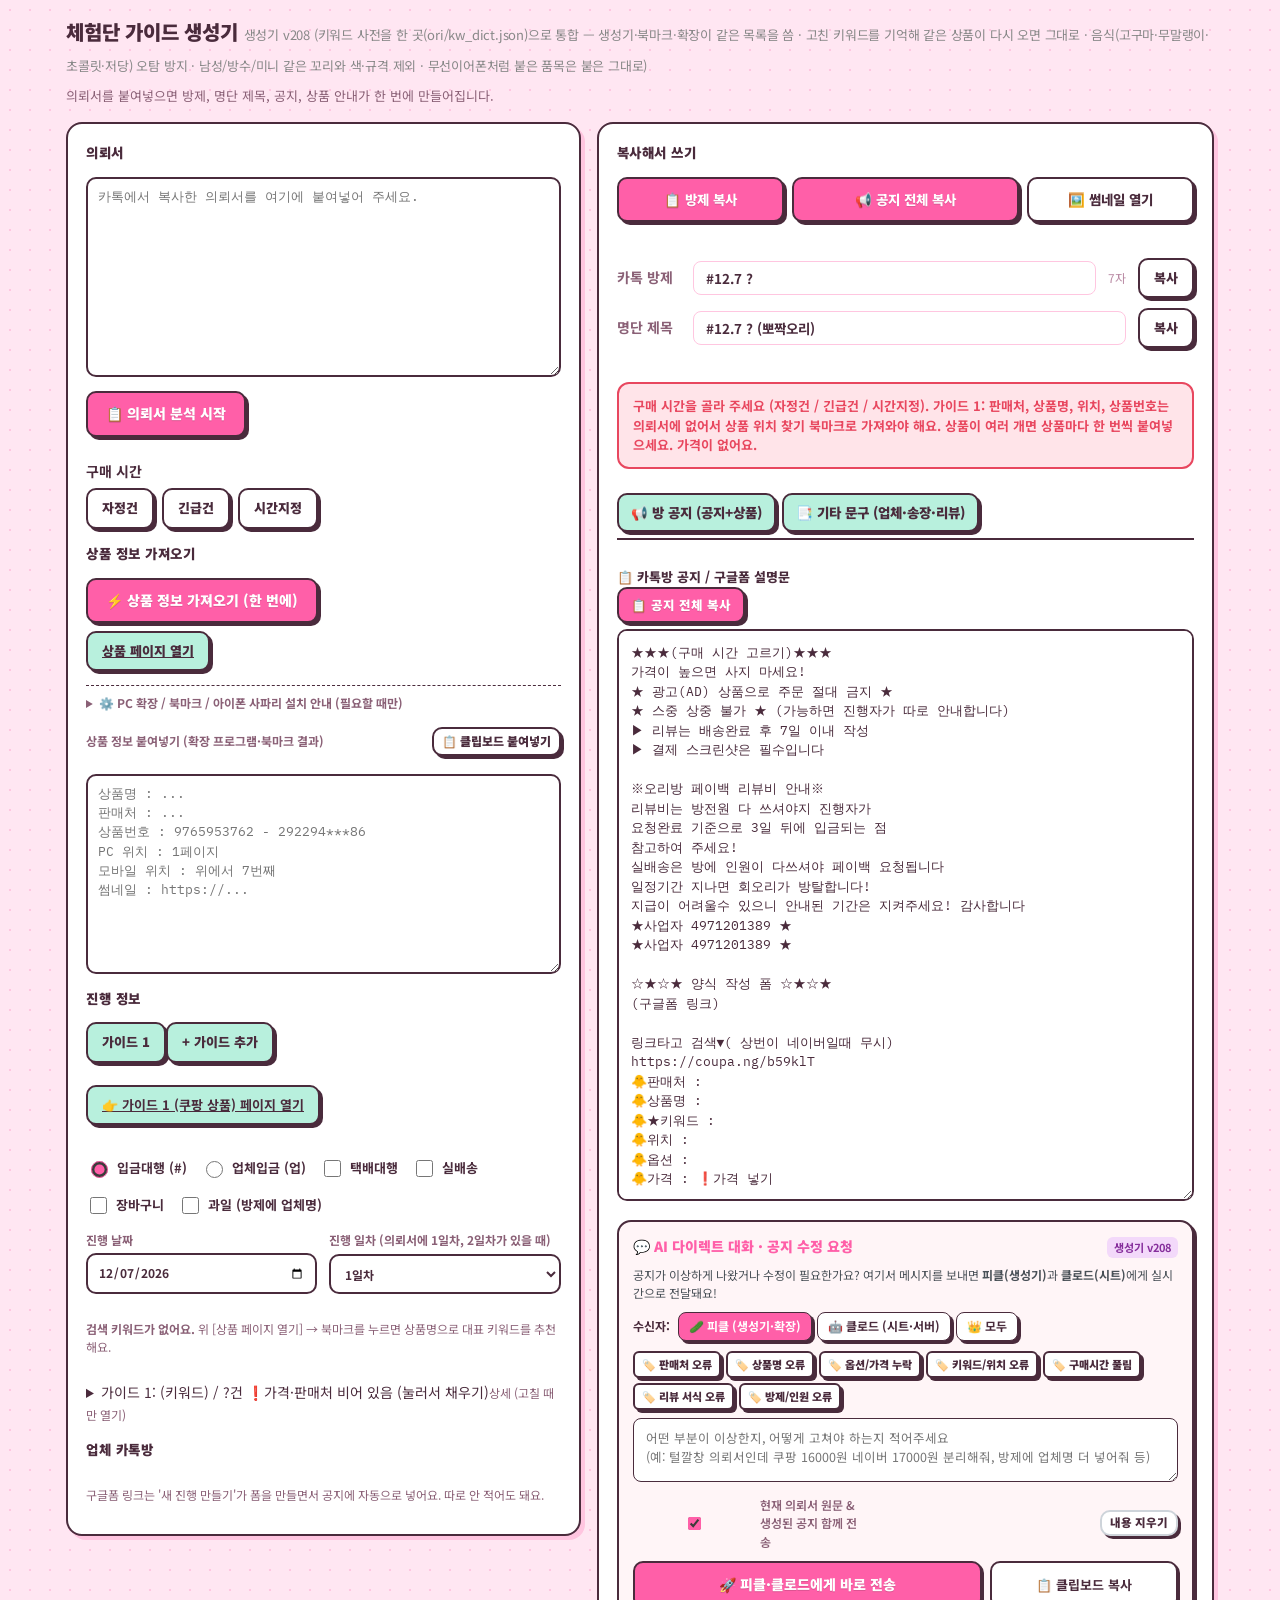
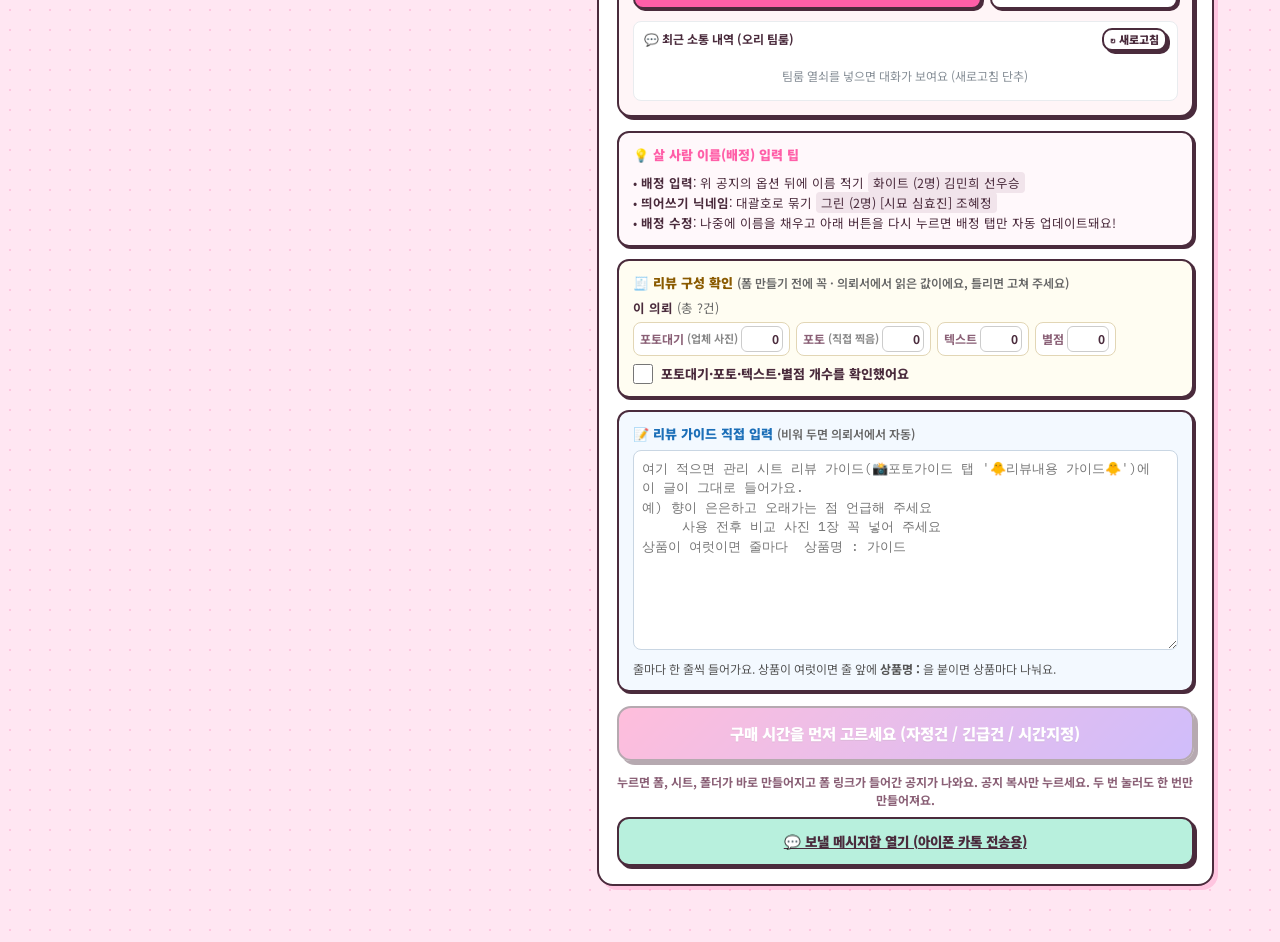
==== commit cfc0da95: "생성기 v208 (#105): 키워드 사전을 한 곳(ori/kw_dict.json)으로 — 생성기·북마크·확장이 같은 목록, 고친 키워드 기억, 음식 오탐·꼬리 방지 - 사전 통합" ====
--- a/guide/index.html
+++ b/guide/index.html
@@ -232,7 +232,7 @@
 <body ontouchstart="">
 <div class="wrap">
   <header>
-    <h1>체험단 가이드 생성기 <span style="font-size:13px;font-weight:400;color:#888">생성기 v207 (키워드를 직접 고치면 방제·명단 제목의 짧은 상품명도 같이 바뀜 · 면도기·이발기 등 소형 가전 품목명 보강·초슬림/전동/충전식 같은 수식어 제외 · 의뢰서 금액과 페이지 가격이 같으면 배송비를 또 더하지 않음)</span></h1>
+    <h1>체험단 가이드 생성기 <span style="font-size:13px;font-weight:400;color:#888">생성기 v208 (키워드 사전을 한 곳(ori/kw_dict.json)으로 통합 — 생성기·북마크·확장이 같은 목록을 씀 · 고친 키워드를 기억해 같은 상품이 다시 오면 그대로 · 음식(고구마·무말랭이·초콜릿·저당) 오탐 방지 · 남성/방수/미니 같은 꼬리와 색·규격 제외 · 무선이어폰처럼 붙은 품목은 붙은 그대로)</span></h1>
     <p>의뢰서를 붙여넣으면 방제, 명단 제목, 공지, 상품 안내가 한 번에 만들어집니다.</p>
   </header>
 
@@ -431,7 +431,7 @@
             <span style="font-weight: 900; font-size: 14px; color: var(--pink-deep, #ff5fa8); display:flex; align-items:center; gap:5px;">
               <span>💬 AI 다이렉트 대화 · 공지 수정 요청</span>
             </span>
-            <span style="font-size: 11px; color: #862e9c; font-weight: bold; background: #f3d9fa; padding: 2px 7px; border-radius: 6px;">생성기 v207</span>
+            <span style="font-size: 11px; color: #862e9c; font-weight: bold; background: #f3d9fa; padding: 2px 7px; border-radius: 6px;">생성기 v208</span>
           </div>
           <div style="font-size: 12px; line-height: 1.5; color: #495057; margin-bottom: 10px;">
             공지가 이상하게 나왔거나 수정이 필요한가요? 여기서 메시지를 보내면 <b>피클(생성기)</b>과 <b>클로드(시트)</b>에게 실시간으로 전달돼요!
@@ -647,13 +647,21 @@
   const sugKw = nm => {
     const raw = String(nm || "").replace(/\(.*$/, "").replace(/\[[^\]]*\]/g, " "), dash = raw.split(/\s+-\s+/);
     let toks = dash[0].split(/[\s,]+/).filter(Boolean);
-    const NOUN_SUFFIX = /(정|환|캡슐|스틱|분말|가루|원액|즙|차|오일|세럼|크림|로션|샴푸|패치|패드|거치대|매트|선풍기|텀블러|청소기|마사지기|괄사|문어괄사|괄사마사지기|워시|토너|앰플|마스크|비누|티슈|세제|치약|칫솔|홀더|걸이|선반|트레이|보틀|쿠션|방석|베개|슬리퍼|양말|장갑|모자|밴드|스토퍼|도어스토퍼|말굽|도어체크|도어락|고정기|가드|보냉백|보온백|런치백|도시락가방|가방|파우치|보냉가방|쿨러백|쇼퍼백|에코백|토트백|크로스백|백팩|손잡이백|보냉팩|보온팩|오메가3|루테인|유산균|콜라겐|비타민|밀크씨슬|프로폴리스|마그네슘|칼슘|아연|철분|나주배|햇배|(?:^배$)|사과|부유단감|단감|대봉감|(?:^감$)|감귤|(?:^귤$)|황금향|레드향|한라봉|천혜향|샤인머스캣|포도|머루포도|거봉|복숭아|자두|살구|딸기|참외|수박|멜론|메론|토마토|방울토마토|키위|참다래|무화과|감홍사과|부사|아오리|홍옥|사과대추|대추|옥광밤|군밤|햇밤|(?:^밤$)|호두|(?:^잣$)|땅콩|과일|고구마|호박고구마|꿀고구마|감자|수미감자|옥수수|초당옥수수|양파|자색양파|마늘|의성마늘|생강|고추|청양고추|당근|열무|총각무|(?:^무$)|배추|절임배추|김치|갓김치|파김치|열무김치|쌀|백미|현미|잡곡|찹쌀|보리|귀리|서리태|(?:^콩$)|(?:^팥$)|견과|말랭이|고구마말랭이|곶감|반건시|건나물|나물|시금치|상추|깻잎|버섯|표고버섯|송이버섯|느타리버섯|팽이버섯|새송이버섯)$/;
+    /* ORI-KW-DICT:BEGIN bm_noun */
+    const NOUN_SUFFIX = /(?:괄사마사지기|고구마말랭이|헤어드라이어|에어프라이어|도어스토퍼|도시락가방|프로폴리스|샤인머스캣|방울토마토|호박고구마|초당옥수수|느타리버섯|새송이버섯|케이블타이|코털제거기|칫솔살균기|마사지기|문어괄사|도어체크|보냉가방|크로스백|손잡이백|오메가3|밀크씨슬|마그네슘|부유단감|머루포도|감홍사과|사과대추|꿀고구마|수미감자|자색양파|의성마늘|청양고추|절임배추|열무김치|표고버섯|송이버섯|팽이버섯|다이어리|선정리기|전선정리|고정클립|드라이기|커피머신|거치대|선풍기|텀블러|청소기|마스크|트레이|슬리퍼|스토퍼|도어락|고정기|보냉백|보온백|런치백|파우치|쿨러백|쇼퍼백|에코백|토트백|보냉팩|보온팩|루테인|유산균|콜라겐|비타민|나주배|대봉감|황금향|레드향|한라봉|천혜향|복숭아|토마토|참다래|무화과|아오리|옥광밤|고구마|옥수수|총각무|갓김치|파김치|서리태|말랭이|반건시|건나물|시금치|만년필|형광펜|지우개|정리기|스트랩|와이어|정리함|면도기|이발기|바리깡|고데기|제모기|안마기|믹서기|블렌더|토스터|다리미|체중계|이어폰|캡슐|스틱|분말|가루|원액|오일|세럼|크림|로션|샴푸|패치|패드|매트|괄사|워시|토너|앰플|비누|티슈|세제|치약|칫솔|홀더|걸이|선반|보틀|쿠션|방석|베개|양말|장갑|모자|밴드|말굽|가드|가방|백팩|칼슘|아연|철분|햇배|사과|단감|감귤|포도|거봉|자두|살구|딸기|참외|수박|멜론|메론|키위|부사|홍옥|대추|군밤|햇밤|호두|땅콩|과일|감자|양파|마늘|생강|고추|당근|열무|배추|김치|백미|현미|잡곡|찹쌀|보리|귀리|견과|곶감|나물|상추|깻잎|버섯|볼펜|샤프|연필|마카|노트|수첩|필통|타이|클립|정|환|즙|차|쌀|^배$|^감$|^귤$|^밤$|^잣$|^무$|^콩$|^팥$)$/;
+    /* ORI-KW-DICT:END bm_noun */
     /* 첫 단어가 이미 대표 품목 명사(텀블러, 밴드, 보냉백, 나주배 등)이면 브랜드로 잘라내지 않음 (11/01) */
     const brand = toks.length >= 3 && !NOUN_SUFFIX.test(toks[0]) ? toks[0] : ""; if (brand) toks = toks.slice(1);
-    const STOP = /^(탈부착식|탈부착|착붙는|세라믹|코팅|프리미엄|고급|대용량|소용량|회전|포함|정품|국내산|수입산|신상|신상품|인기|추천|최신|업그레이드|스마트|터치|겨울|여름|봄|가을|방한|보온보냉|보온|보냉|세척솔|대시보드|특가|증정|무료배송|1\+1|세트|단품|미니|슬림|휴대용|접이식|산지직송|직송|농장직송|당일수확|당일발송|새벽배송|고당도|꿀당도|당도선별|당도보장|brix|브릭스|꿀brix|명품|특품|가정용|선물용|제수용|파격특가|초특가|한정특가|선착순|마감임박|한정|수선|보호|잘라서쓰는|만능|두피|승모근|바디|지압|전신|붓기제거|뷰티|홈케어|원스텝|닫힘방지|데일리|초박형)$/i;
+    /* ORI-KW-DICT:BEGIN bm_stop */
+    const STOP = /^(?:업그레이드|꿀brix|잘라서쓰는|탈부착식|프리미엄|보온보냉|대시보드|무료배송|산지직송|농장직송|당일수확|당일발송|새벽배송|당도선별|당도보장|brix|파격특가|한정특가|마감임박|붓기제거|닫힘방지|생활방수|초보자용|부드러운|없습니다|사용권한|남녀공용|FREE|탈부착|착붙는|세라믹|대용량|소용량|국내산|수입산|신상품|스마트|세척솔|1\+1|휴대용|접이식|고당도|꿀당도|브릭스|가정용|선물용|제수용|초특가|선착순|승모근|홈케어|원스텝|데일리|초박형|무타공|초슬림|초경량|초미니|초소형|초고속|저소음|무소음|충전식|다기능|올인원|입문용|초보자|가벼운|편안한|필기감|착용감|사용감|그립감|청량감|보온감|페이지|XXL|2XL|3XL|코팅|고급|회전|포함|정품|신상|인기|추천|최신|터치|겨울|여름|가을|방한|보온|보냉|특가|증정|세트|단품|미니|슬림|직송|명품|특품|한정|수선|보호|만능|두피|바디|지압|전신|뷰티|전동|전기|무선|유선|방수|없음|오류|권한|남성|여성|공용|대형|중형|소형|특대|XS|XL|봄|S|M|L)$/i;
+    /* ORI-KW-DICT:END bm_stop */
+    /* ORI-KW-DICT:BEGIN bm_color */
+    const KW_COLOR = /^(?:아이보리|화이트|그레이|네이비|베이지|옐로우|브라운|블랙|핑크|블루|레드|카키|퍼플|실버|골드|검정|흰색|노랑|파랑|초록|빨강)$/i;
+    /* ORI-KW-DICT:END bm_color */
     const spec = t => /^\d|\d+(mg|g|kg|ml|l|개|박스|과|입|수|캡슐|정|매|p|도|cm|mm|인치|w)\b|x\d|한정/i.test(t) && !/^[가-힣a-z]+\d+$/i.test(t);
-    const isMod = t => /(는|한|된|용|방지|차단|전용|호환|타입|형)$/.test(t) && t.length <= 6;
-    let cand = toks.filter(t => !spec(t) && !STOP.test(t) && !isMod(t) && (t.length >= 2 || NOUN_SUFFIX.test(t)));
+    /* 수식어: ~식·~형·~용은 세 글자 이상만(휴대용·충전식·접이식·일체형), 사전 품목에 걸리면 품목이 먼저 (11/21 v208) */
+    const isMod = t => NOUN_SUFFIX.test(t) ? false : (/(는|한|된|방지|차단|전용|호환|타입)$/.test(t) && t.length <= 6 || /(식|형|용)$/.test(t) && t.length >= 3 && t.length <= 6);
+    let cand = toks.filter(t => !spec(t) && !STOP.test(t) && !KW_COLOR.test(t) && !isMod(t) && (t.length >= 2 || NOUN_SUFFIX.test(t)));
     /* 화면 카테고리(빵가루/카테고리 바)에서 카테고리 명사 보강 (예: 물병/물통/텀블러) */
     try {
       const breadcrumb = document.querySelector('[class*="breadcrumb"], [class*="category"], .prod-buy-header__breadcrumb');
@@ -676,8 +684,11 @@
     const nounMatch = nounMatches[0];
     const tail = t => t.slice(-3);
     const rep = cand.filter(t => t.length >= 3 && cand.some(u => u !== t && u.length >= 3 && tail(u) === tail(t)));
+    /* 뒤쪽이 같은 말이 둘 이상이면 그 꼬리가 품목 — 전동면도기·전기면도기 → 면도기 (11/21 v208) */
+    const repTail = (() => { const c = {}; cand.forEach(t => { for (let L = 4; L >= 2; L--) { if (t.length > L) { const s = t.slice(-L); if (STOP.test(s) || KW_COLOR.test(s) || spec(s)) continue; (c[s] = c[s] || []).push(t); } } }); return Object.keys(c).filter(s => c[s].filter((x, i, a) => a.indexOf(x) === i).length >= 2 && !NOUN_SUFFIX.test(s)).sort((a, b) => b.length - a.length)[0] || ""; })();
     const cat = dash[1] ? dash[1].split(/[\/,]/)[0].trim() : "";
-    const main = nounMatch || rep[0] || (cat && cat.length >= 2 && !spec(cat) && !/일반|기타/.test(cat) ? cat : "") || cand[cand.length - 1] || cand[0] || toks[toks.length - 1] || toks[0] || "";
+    const main = nounMatch || repTail || rep[0] || (cat && cat.length >= 2 && !spec(cat) && !/일반|기타/.test(cat) ? cat : "") || cand[cand.length - 1] || "";
+    if (!main) return [];   /* 수식어·꼬리만 있는 상품명은 지어내지 않음 (11/21 v208) */
 
     const mainIdx = cand.indexOf(main);
     const pre = mainIdx > 0 ? cand.slice(0, mainIdx) : [];
@@ -1489,7 +1500,7 @@
 // ==UserScript==
 // @name         오리 상품정보 도우미
 // @namespace    https://sujin-baby.github.io/guide/
-// @version      205.0
+// @version      208.0
 // @description  쿠팡·네이버·토스·올리브영 화면 오른쪽 아래 단추로 상품 정보를 한 번에 가져와요 (오리방 체험단)
 // @author       오리방
 // @match        *://*.coupang.com/*
@@ -1501,7 +1512,7 @@
 // @noframes
 // ==/UserScript==
 /*
-  오리 상품정보 도우미 (생성기 v205)
+  오리 상품정보 도우미 (생성기 v208)
   - 생성기(guide/index.html)의 '상품 위치 찾기' 북마크 코드(bm-src)를 그대로 담고 있어요.
   - 상품 정보를 읽는 규칙을 고치면  node ori/tools/build_userscript.js  를 다시 돌려
     이 파일과 생성기 안의 스크립트(us-src)를 함께 맞춰 주세요. (안 맞으면 CI가 멈춥니다)
@@ -1512,7 +1523,7 @@
 (function () {
   "use strict";
   if (window.__ORI_HELPER__) return;
-  window.__ORI_HELPER__ = "205.0";
+  window.__ORI_HELPER__ = "208.0";
 
   /* 상품 정보 읽기 = 생성기 북마크 코드 그대로. oriMode: "info" 전체 / "pos" 위치 줄만 */
   async function ORI_RUN(oriMode) {
@@ -1610,13 +1621,21 @@
   const sugKw = nm => {
     const raw = String(nm || "").replace(/\(.*$/, "").replace(/\[[^\]]*\]/g, " "), dash = raw.split(/\s+-\s+/);
     let toks = dash[0].split(/[\s,]+/).filter(Boolean);
-    const NOUN_SUFFIX = /(정|환|캡슐|스틱|분말|가루|원액|즙|차|오일|세럼|크림|로션|샴푸|패치|패드|거치대|매트|선풍기|텀블러|청소기|마사지기|괄사|문어괄사|괄사마사지기|워시|토너|앰플|마스크|비누|티슈|세제|치약|칫솔|홀더|걸이|선반|트레이|보틀|쿠션|방석|베개|슬리퍼|양말|장갑|모자|밴드|스토퍼|도어스토퍼|말굽|도어체크|도어락|고정기|가드|보냉백|보온백|런치백|도시락가방|가방|파우치|보냉가방|쿨러백|쇼퍼백|에코백|토트백|크로스백|백팩|손잡이백|보냉팩|보온팩|오메가3|루테인|유산균|콜라겐|비타민|밀크씨슬|프로폴리스|마그네슘|칼슘|아연|철분|나주배|햇배|(?:^배$)|사과|부유단감|단감|대봉감|(?:^감$)|감귤|(?:^귤$)|황금향|레드향|한라봉|천혜향|샤인머스캣|포도|머루포도|거봉|복숭아|자두|살구|딸기|참외|수박|멜론|메론|토마토|방울토마토|키위|참다래|무화과|감홍사과|부사|아오리|홍옥|사과대추|대추|옥광밤|군밤|햇밤|(?:^밤$)|호두|(?:^잣$)|땅콩|과일|고구마|호박고구마|꿀고구마|감자|수미감자|옥수수|초당옥수수|양파|자색양파|마늘|의성마늘|생강|고추|청양고추|당근|열무|총각무|(?:^무$)|배추|절임배추|김치|갓김치|파김치|열무김치|쌀|백미|현미|잡곡|찹쌀|보리|귀리|서리태|(?:^콩$)|(?:^팥$)|견과|말랭이|고구마말랭이|곶감|반건시|건나물|나물|시금치|상추|깻잎|버섯|표고버섯|송이버섯|느타리버섯|팽이버섯|새송이버섯)$/;
+    /* ORI-KW-DICT:BEGIN bm_noun */
+    const NOUN_SUFFIX = /(?:괄사마사지기|고구마말랭이|헤어드라이어|에어프라이어|도어스토퍼|도시락가방|프로폴리스|샤인머스캣|방울토마토|호박고구마|초당옥수수|느타리버섯|새송이버섯|케이블타이|코털제거기|칫솔살균기|마사지기|문어괄사|도어체크|보냉가방|크로스백|손잡이백|오메가3|밀크씨슬|마그네슘|부유단감|머루포도|감홍사과|사과대추|꿀고구마|수미감자|자색양파|의성마늘|청양고추|절임배추|열무김치|표고버섯|송이버섯|팽이버섯|다이어리|선정리기|전선정리|고정클립|드라이기|커피머신|거치대|선풍기|텀블러|청소기|마스크|트레이|슬리퍼|스토퍼|도어락|고정기|보냉백|보온백|런치백|파우치|쿨러백|쇼퍼백|에코백|토트백|보냉팩|보온팩|루테인|유산균|콜라겐|비타민|나주배|대봉감|황금향|레드향|한라봉|천혜향|복숭아|토마토|참다래|무화과|아오리|옥광밤|고구마|옥수수|총각무|갓김치|파김치|서리태|말랭이|반건시|건나물|시금치|만년필|형광펜|지우개|정리기|스트랩|와이어|정리함|면도기|이발기|바리깡|고데기|제모기|안마기|믹서기|블렌더|토스터|다리미|체중계|이어폰|캡슐|스틱|분말|가루|원액|오일|세럼|크림|로션|샴푸|패치|패드|매트|괄사|워시|토너|앰플|비누|티슈|세제|치약|칫솔|홀더|걸이|선반|보틀|쿠션|방석|베개|양말|장갑|모자|밴드|말굽|가드|가방|백팩|칼슘|아연|철분|햇배|사과|단감|감귤|포도|거봉|자두|살구|딸기|참외|수박|멜론|메론|키위|부사|홍옥|대추|군밤|햇밤|호두|땅콩|과일|감자|양파|마늘|생강|고추|당근|열무|배추|김치|백미|현미|잡곡|찹쌀|보리|귀리|견과|곶감|나물|상추|깻잎|버섯|볼펜|샤프|연필|마카|노트|수첩|필통|타이|클립|정|환|즙|차|쌀|^배$|^감$|^귤$|^밤$|^잣$|^무$|^콩$|^팥$)$/;
+    /* ORI-KW-DICT:END bm_noun */
     /* 첫 단어가 이미 대표 품목 명사(텀블러, 밴드, 보냉백, 나주배 등)이면 브랜드로 잘라내지 않음 (11/01) */
     const brand = toks.length >= 3 && !NOUN_SUFFIX.test(toks[0]) ? toks[0] : ""; if (brand) toks = toks.slice(1);
-    const STOP = /^(탈부착식|탈부착|착붙는|세라믹|코팅|프리미엄|고급|대용량|소용량|회전|포함|정품|국내산|수입산|신상|신상품|인기|추천|최신|업그레이드|스마트|터치|겨울|여름|봄|가을|방한|보온보냉|보온|보냉|세척솔|대시보드|특가|증정|무료배송|1\+1|세트|단품|미니|슬림|휴대용|접이식|산지직송|직송|농장직송|당일수확|당일발송|새벽배송|고당도|꿀당도|당도선별|당도보장|brix|브릭스|꿀brix|명품|특품|가정용|선물용|제수용|파격특가|초특가|한정특가|선착순|마감임박|한정|수선|보호|잘라서쓰는|만능|두피|승모근|바디|지압|전신|붓기제거|뷰티|홈케어|원스텝|닫힘방지|데일리|초박형)$/i;
+    /* ORI-KW-DICT:BEGIN bm_stop */
+    const STOP = /^(?:업그레이드|꿀brix|잘라서쓰는|탈부착식|프리미엄|보온보냉|대시보드|무료배송|산지직송|농장직송|당일수확|당일발송|새벽배송|당도선별|당도보장|brix|파격특가|한정특가|마감임박|붓기제거|닫힘방지|생활방수|초보자용|부드러운|없습니다|사용권한|남녀공용|FREE|탈부착|착붙는|세라믹|대용량|소용량|국내산|수입산|신상품|스마트|세척솔|1\+1|휴대용|접이식|고당도|꿀당도|브릭스|가정용|선물용|제수용|초특가|선착순|승모근|홈케어|원스텝|데일리|초박형|무타공|초슬림|초경량|초미니|초소형|초고속|저소음|무소음|충전식|다기능|올인원|입문용|초보자|가벼운|편안한|필기감|착용감|사용감|그립감|청량감|보온감|페이지|XXL|2XL|3XL|코팅|고급|회전|포함|정품|신상|인기|추천|최신|터치|겨울|여름|가을|방한|보온|보냉|특가|증정|세트|단품|미니|슬림|직송|명품|특품|한정|수선|보호|만능|두피|바디|지압|전신|뷰티|전동|전기|무선|유선|방수|없음|오류|권한|남성|여성|공용|대형|중형|소형|특대|XS|XL|봄|S|M|L)$/i;
+    /* ORI-KW-DICT:END bm_stop */
+    /* ORI-KW-DICT:BEGIN bm_color */
+    const KW_COLOR = /^(?:아이보리|화이트|그레이|네이비|베이지|옐로우|브라운|블랙|핑크|블루|레드|카키|퍼플|실버|골드|검정|흰색|노랑|파랑|초록|빨강)$/i;
+    /* ORI-KW-DICT:END bm_color */
     const spec = t => /^\d|\d+(mg|g|kg|ml|l|개|박스|과|입|수|캡슐|정|매|p|도|cm|mm|인치|w)\b|x\d|한정/i.test(t) && !/^[가-힣a-z]+\d+$/i.test(t);
-    const isMod = t => /(는|한|된|용|방지|차단|전용|호환|타입|형)$/.test(t) && t.length <= 6;
-    let cand = toks.filter(t => !spec(t) && !STOP.test(t) && !isMod(t) && (t.length >= 2 || NOUN_SUFFIX.test(t)));
+    /* 수식어: ~식·~형·~용은 세 글자 이상만(휴대용·충전식·접이식·일체형), 사전 품목에 걸리면 품목이 먼저 (11/21 v208) */
+    const isMod = t => NOUN_SUFFIX.test(t) ? false : (/(는|한|된|방지|차단|전용|호환|타입)$/.test(t) && t.length <= 6 || /(식|형|용)$/.test(t) && t.length >= 3 && t.length <= 6);
+    let cand = toks.filter(t => !spec(t) && !STOP.test(t) && !KW_COLOR.test(t) && !isMod(t) && (t.length >= 2 || NOUN_SUFFIX.test(t)));
     /* 화면 카테고리(빵가루/카테고리 바)에서 카테고리 명사 보강 (예: 물병/물통/텀블러) */
     try {
       const breadcrumb = document.querySelector('[class*="breadcrumb"], [class*="category"], .prod-buy-header__breadcrumb');
@@ -1639,8 +1658,11 @@
     const nounMatch = nounMatches[0];
     const tail = t => t.slice(-3);
     const rep = cand.filter(t => t.length >= 3 && cand.some(u => u !== t && u.length >= 3 && tail(u) === tail(t)));
+    /* 뒤쪽이 같은 말이 둘 이상이면 그 꼬리가 품목 — 전동면도기·전기면도기 → 면도기 (11/21 v208) */
+    const repTail = (() => { const c = {}; cand.forEach(t => { for (let L = 4; L >= 2; L--) { if (t.length > L) { const s = t.slice(-L); if (STOP.test(s) || KW_COLOR.test(s) || spec(s)) continue; (c[s] = c[s] || []).push(t); } } }); return Object.keys(c).filter(s => c[s].filter((x, i, a) => a.indexOf(x) === i).length >= 2 && !NOUN_SUFFIX.test(s)).sort((a, b) => b.length - a.length)[0] || ""; })();
     const cat = dash[1] ? dash[1].split(/[\/,]/)[0].trim() : "";
-    const main = nounMatch || rep[0] || (cat && cat.length >= 2 && !spec(cat) && !/일반|기타/.test(cat) ? cat : "") || cand[cand.length - 1] || cand[0] || toks[toks.length - 1] || toks[0] || "";
+    const main = nounMatch || repTail || rep[0] || (cat && cat.length >= 2 && !spec(cat) && !/일반|기타/.test(cat) ? cat : "") || cand[cand.length - 1] || "";
+    if (!main) return [];   /* 수식어·꼬리만 있는 상품명은 지어내지 않음 (11/21 v208) */
 
     const mainIdx = cand.indexOf(main);
     const pre = mainIdx > 0 ? cand.slice(0, mainIdx) : [];
@@ -3770,30 +3792,44 @@
   // 의뢰서에 키워드가 없으면 상품명으로: 브랜드(첫 단어), 숫자·규격(1100, 1,202mgx180캡슐, 360도), 꾸밈말을 빼고 상품을 나타내는 말
   //  예) 네추럴라이즈 플래티넘 오메가3 1100 … → 오메가3 (서브: 플래티넘 오메가3, 네추럴라이즈 오메가3)
   //      온티오 착붙는 차량용 휴대폰거치대 360도 회전 대시보드 핸드폰거치대 → 휴대폰거치대 / 핸드폰거치대 (서브: 차량용 휴대폰거치대 …)
-  const KW_STOP = /^(탈부착식|탈부착|착붙는|세라믹|코팅|프리미엄|고급|대용량|소용량|회전|포함|정품|국내산|수입산|신상|신상품|인기|추천|최신|업그레이드|스마트|터치|겨울|여름|봄|가을|방한|보온보냉|보온|보냉|세척솔|대시보드|특가|증정|무료배송|1\+1|세트|단품|미니|슬림|휴대용|접이식|산지직송|직송|농장직송|당일수확|당일발송|새벽배송|고당도|꿀당도|당도선별|당도보장|brix|브릭스|꿀brix|명품|특품|가정용|선물용|제수용|파격특가|초특가|한정특가|선착순|마감임박|한정|수선|보호|잘라서쓰는|만능|두피|승모근|바디|지압|전신|붓기제거|뷰티|홈케어|원스텝|닫힘방지|데일리|초박형|초슬림|초경량|초미니|초소형|초고속|저소음|무소음|전동|전기|무선|유선|충전식|방수|생활방수|다기능|올인원|입문용|초보자용|초보자|부드러운|가벼운|편안한|필기감|착용감|사용감|그립감|청량감|보온감)$/i;
+  /* ORI-KW-DICT:BEGIN body_kwstop */
+  const KW_STOP = /^(?:업그레이드|꿀brix|잘라서쓰는|탈부착식|프리미엄|보온보냉|대시보드|무료배송|산지직송|농장직송|당일수확|당일발송|새벽배송|당도선별|당도보장|brix|파격특가|한정특가|마감임박|붓기제거|닫힘방지|생활방수|초보자용|부드러운|없습니다|사용권한|남녀공용|FREE|탈부착|착붙는|세라믹|대용량|소용량|국내산|수입산|신상품|스마트|세척솔|1\+1|휴대용|접이식|고당도|꿀당도|브릭스|가정용|선물용|제수용|초특가|선착순|승모근|홈케어|원스텝|데일리|초박형|무타공|초슬림|초경량|초미니|초소형|초고속|저소음|무소음|충전식|다기능|올인원|입문용|초보자|가벼운|편안한|필기감|착용감|사용감|그립감|청량감|보온감|페이지|XXL|2XL|3XL|코팅|고급|회전|포함|정품|신상|인기|추천|최신|터치|겨울|여름|가을|방한|보온|보냉|특가|증정|세트|단품|미니|슬림|직송|명품|특품|한정|수선|보호|만능|두피|바디|지압|전신|뷰티|전동|전기|무선|유선|방수|없음|오류|권한|남성|여성|공용|대형|중형|소형|특대|XS|XL|봄|S|M|L)$/i;
+  /* ORI-KW-DICT:END body_kwstop */
   // force: 의뢰서 대표 키워드 (있으면 그걸 대표로 두고 서브만 상품명에서, 10/21 실링팬)
   /* 품목 명사 사전 (방제 20자 축약용, 11/17 v193): suggestKeywords 안 목록과 같은 것 + 정리·타이류 */
-  const PROD_NOUN = /(정|환|캡슐|스틱|분말|가루|원액|즙|차|오일|세럼|크림|로션|샴푸|패치|패드|거치대|매트|선풍기|텀블러|청소기|마사지기|괄사|문어괄사|괄사마사지기|워시|토너|앰플|마스크|비누|티슈|세제|치약|칫솔|홀더|걸이|선반|트레이|보틀|쿠션|방석|베개|슬리퍼|양말|장갑|모자|밴드|스토퍼|도어스토퍼|말굽|도어체크|도어락|고정기|가드|보냉백|보온백|런치백|도시락가방|가방|파우치|보냉가방|쿨러백|쇼퍼백|에코백|토트백|크로스백|백팩|손잡이백|보냉팩|보온팩|만년필|볼펜|샤프|연필|형광펜|마카|노트|다이어리|수첩|필통|지우개|오메가3|루테인|유산균|콜라겐|비타민|밀크씨슬|프로폴리스|마그네슘|칼슘|아연|철분|나주배|햇배|(?:^배$)|사과|부유단감|단감|대봉감|(?:^감$)|감귤|(?:^귤$)|황금향|레드향|한라봉|천혜향|샤인머스캣|포도|머루포도|거봉|복숭아|자두|살구|딸기|참외|수박|멜론|메론|토마토|방울토마토|키위|참다래|무화과|감홍사과|부사|아오리|홍옥|사과대추|대추|옥광밤|군밤|햇밤|(?:^밤$)|호두|(?:^잣$)|땅콩|과일|고구마|호박고구마|꿀고구마|감자|수미감자|옥수수|초당옥수수|양파|자색양파|마늘|의성마늘|생강|고추|청양고추|당근|열무|총각무|(?:^무$)|배추|절임배추|김치|갓김치|파김치|열무김치|쌀|백미|현미|잡곡|찹쌀|보리|귀리|서리태|(?:^콩$)|(?:^팥$)|견과|말랭이|고구마말랭이|곶감|반건시|건나물|나물|시금치|상추|깻잎|버섯|표고버섯|송이버섯|느타리버섯|팽이버섯|새송이버섯|타이|케이블타이|선정리기|전선정리|정리기|스트랩|클립|와이어|고정클립|고정기|정리함|면도기|이발기|바리깡|코털제거기|고데기|드라이기|헤어드라이어|제모기|안마기|믹서기|블렌더|토스터|커피머신|에어프라이어|다리미|체중계|칫솔살균기)$/;
+  /* ORI-KW-DICT:BEGIN body_prodnoun */
+  const PROD_NOUN = /(?:괄사마사지기|고구마말랭이|헤어드라이어|에어프라이어|도어스토퍼|도시락가방|프로폴리스|샤인머스캣|방울토마토|호박고구마|초당옥수수|느타리버섯|새송이버섯|케이블타이|코털제거기|칫솔살균기|마사지기|문어괄사|도어체크|보냉가방|크로스백|손잡이백|오메가3|밀크씨슬|마그네슘|부유단감|머루포도|감홍사과|사과대추|꿀고구마|수미감자|자색양파|의성마늘|청양고추|절임배추|열무김치|표고버섯|송이버섯|팽이버섯|다이어리|선정리기|전선정리|고정클립|드라이기|커피머신|거치대|선풍기|텀블러|청소기|마스크|트레이|슬리퍼|스토퍼|도어락|고정기|보냉백|보온백|런치백|파우치|쿨러백|쇼퍼백|에코백|토트백|보냉팩|보온팩|루테인|유산균|콜라겐|비타민|나주배|대봉감|황금향|레드향|한라봉|천혜향|복숭아|토마토|참다래|무화과|아오리|옥광밤|고구마|옥수수|총각무|갓김치|파김치|서리태|말랭이|반건시|건나물|시금치|만년필|형광펜|지우개|정리기|스트랩|와이어|정리함|면도기|이발기|바리깡|고데기|제모기|안마기|믹서기|블렌더|토스터|다리미|체중계|이어폰|캡슐|스틱|분말|가루|원액|오일|세럼|크림|로션|샴푸|패치|패드|매트|괄사|워시|토너|앰플|비누|티슈|세제|치약|칫솔|홀더|걸이|선반|보틀|쿠션|방석|베개|양말|장갑|모자|밴드|말굽|가드|가방|백팩|칼슘|아연|철분|햇배|사과|단감|감귤|포도|거봉|자두|살구|딸기|참외|수박|멜론|메론|키위|부사|홍옥|대추|군밤|햇밤|호두|땅콩|과일|감자|양파|마늘|생강|고추|당근|열무|배추|김치|백미|현미|잡곡|찹쌀|보리|귀리|견과|곶감|나물|상추|깻잎|버섯|볼펜|샤프|연필|마카|노트|수첩|필통|타이|클립|정|환|즙|차|쌀|^배$|^감$|^귤$|^밤$|^잣$|^무$|^콩$|^팥$)$/;
+  /* ORI-KW-DICT:END body_prodnoun */
   function suggestKeywords(pname, given, force) {
     const raw = String(pname || "").replace(/\(.*$/, "");
     const dash = raw.split(/\s+-\s+/);
     let toks = dash[0].split(/[\s,]+/).map(t => t.trim()).filter(Boolean);
     // 진짜 한글 상품 명사 우선 (정, 환, 거치대, 텀블러, 마사지기, 괄사, 스토퍼, 과일/농산물, 문구/필기류 등)
-    const NOUN_SUFFIX = /(정|환|캡슐|스틱|분말|가루|원액|즙|차|오일|세럼|크림|로션|샴푸|패치|패드|거치대|매트|선풍기|텀블러|청소기|마사지기|괄사|문어괄사|괄사마사지기|워시|토너|앰플|마스크|비누|티슈|세제|치약|칫솔|홀더|걸이|선반|트레이|보틀|쿠션|방석|베개|슬리퍼|양말|장갑|모자|밴드|스토퍼|도어스토퍼|말굽|도어체크|도어락|고정기|가드|보냉백|보온백|런치백|도시락가방|가방|파우치|보냉가방|쿨러백|쇼퍼백|에코백|토트백|크로스백|백팩|손잡이백|보냉팩|보온팩|만년필|볼펜|샤프|연필|형광펜|마카|노트|다이어리|수첩|필통|지우개|오메가3|루테인|유산균|콜라겐|비타민|밀크씨슬|프로폴리스|마그네슘|칼슘|아연|철분|나주배|햇배|(?:^배$)|사과|부유단감|단감|대봉감|(?:^감$)|감귤|(?:^귤$)|황금향|레드향|한라봉|천혜향|샤인머스캣|포도|머루포도|거봉|복숭아|자두|살구|딸기|참외|수박|멜론|메론|토마토|방울토마토|키위|참다래|무화과|감홍사과|부사|아오리|홍옥|사과대추|대추|옥광밤|군밤|햇밤|(?:^밤$)|호두|(?:^잣$)|땅콩|과일|고구마|호박고구마|꿀고구마|감자|수미감자|옥수수|초당옥수수|양파|자색양파|마늘|의성마늘|생강|고추|청양고추|당근|열무|총각무|(?:^무$)|배추|절임배추|김치|갓김치|파김치|열무김치|쌀|백미|현미|잡곡|찹쌀|보리|귀리|서리태|(?:^콩$)|(?:^팥$)|견과|말랭이|고구마말랭이|곶감|반건시|건나물|나물|시금치|상추|깻잎|버섯|표고버섯|송이버섯|느타리버섯|팽이버섯|새송이버섯|타이|케이블타이|선정리기|전선정리|정리기|스트랩|클립|와이어|고정클립|고정기|정리함|면도기|이발기|바리깡|코털제거기|고데기|드라이기|헤어드라이어|제모기|안마기|믹서기|블렌더|토스터|커피머신|에어프라이어|다리미|체중계|칫솔살균기)$/;
+    /* ORI-KW-DICT:BEGIN body_noun */
+    const NOUN_SUFFIX = /(?:괄사마사지기|고구마말랭이|헤어드라이어|에어프라이어|도어스토퍼|도시락가방|프로폴리스|샤인머스캣|방울토마토|호박고구마|초당옥수수|느타리버섯|새송이버섯|케이블타이|코털제거기|칫솔살균기|마사지기|문어괄사|도어체크|보냉가방|크로스백|손잡이백|오메가3|밀크씨슬|마그네슘|부유단감|머루포도|감홍사과|사과대추|꿀고구마|수미감자|자색양파|의성마늘|청양고추|절임배추|열무김치|표고버섯|송이버섯|팽이버섯|다이어리|선정리기|전선정리|고정클립|드라이기|커피머신|거치대|선풍기|텀블러|청소기|마스크|트레이|슬리퍼|스토퍼|도어락|고정기|보냉백|보온백|런치백|파우치|쿨러백|쇼퍼백|에코백|토트백|보냉팩|보온팩|루테인|유산균|콜라겐|비타민|나주배|대봉감|황금향|레드향|한라봉|천혜향|복숭아|토마토|참다래|무화과|아오리|옥광밤|고구마|옥수수|총각무|갓김치|파김치|서리태|말랭이|반건시|건나물|시금치|만년필|형광펜|지우개|정리기|스트랩|와이어|정리함|면도기|이발기|바리깡|고데기|제모기|안마기|믹서기|블렌더|토스터|다리미|체중계|이어폰|캡슐|스틱|분말|가루|원액|오일|세럼|크림|로션|샴푸|패치|패드|매트|괄사|워시|토너|앰플|비누|티슈|세제|치약|칫솔|홀더|걸이|선반|보틀|쿠션|방석|베개|양말|장갑|모자|밴드|말굽|가드|가방|백팩|칼슘|아연|철분|햇배|사과|단감|감귤|포도|거봉|자두|살구|딸기|참외|수박|멜론|메론|키위|부사|홍옥|대추|군밤|햇밤|호두|땅콩|과일|감자|양파|마늘|생강|고추|당근|열무|배추|김치|백미|현미|잡곡|찹쌀|보리|귀리|견과|곶감|나물|상추|깻잎|버섯|볼펜|샤프|연필|마카|노트|수첩|필통|타이|클립|정|환|즙|차|쌀|^배$|^감$|^귤$|^밤$|^잣$|^무$|^콩$|^팥$)$/;
+    /* ORI-KW-DICT:END body_noun */
+    /* ORI-KW-DICT:BEGIN body_color */
+    const KW_COLOR = /^(?:아이보리|화이트|그레이|네이비|베이지|옐로우|브라운|블랙|핑크|블루|레드|카키|퍼플|실버|골드|검정|흰색|노랑|파랑|초록|빨강)$/i;
+    /* ORI-KW-DICT:END body_color */
     // 첫 단어가 이미 대표 품목 명사(텀블러, 밴드, 보냉백, 나주배 등)이면 브랜드로 잘라내지 않음 (11/01)
     const brand = toks.length >= 3 && !NOUN_SUFFIX.test(toks[0]) ? toks[0] : "";
     if (brand) toks = toks.slice(1);
     const spec = t => /^\d|\d+(mg|g|kg|ml|l|개|박스|과|입|수|캡슐|정|매|p|도|cm|mm|인치|w)\b|x\d|한정/i.test(t) && !/^[가-힣a-z]+\d+$/i.test(t);
-    const isMod = t => /(는|한|된|용|방지|차단|전용|호환|타입|형)$/.test(t) && t.length <= 6;
+    /* 수식어: ~식·~형·~용은 세 글자 이상만(휴대용·충전식·접이식·일체형), 사전 품목에 걸리면 품목이 먼저 (11/21 v208) */
+    const isMod = t => NOUN_SUFFIX.test(t) ? false : (/(는|한|된|방지|차단|전용|호환|타입)$/.test(t) && t.length <= 6 || /(식|형|용)$/.test(t) && t.length >= 3 && t.length <= 6);
     // 성분명, 화학기호, 영문-숫자 혼합 약어(IGF-1, CBP, NMN, DHA 등)는 키워드 제외
     const isCode = t => /^[A-Za-z0-9\-_]+$/i.test(t) || /단백질|추출물|성분|함유|유래|농축|영양제|포뮬러/.test(t);
-    const cand = toks.filter(t => !spec(t) && !KW_STOP.test(t) && !isMod(t) && !isCode(t) && (t.length >= 2 || NOUN_SUFFIX.test(t)));
+    const cand = toks.filter(t => !spec(t) && !KW_STOP.test(t) && !KW_COLOR.test(t) && !isMod(t) && !isCode(t) && (t.length >= 2 || NOUN_SUFFIX.test(t)));
     const mods = toks.filter(t => /용$/.test(t) && t.length <= 4);
     const cat = dash[1] ? dash[1].split(/[\/,]/)[0].trim() : "";
     let main = "";
     const tail = t => t.slice(-3);
     const rep = cand.filter(t => t.length >= 4 && cand.some(u => u !== t && u.length >= 4 && tail(u) === tail(t)));
-    const OFF = /^(식탁|책상|침대|소파|의자|천장|천정|벽|바닥|베란다|현관|창문|화장대|선반|테이블|주방|욕실|화장실|거실|차량용|차량|대시보드)$/;
+    /* 뒤쪽이 같은 말이 둘 이상이면 그 꼬리가 품목 — 전동면도기·전기면도기 → 면도기 (11/21 v208) */
+    const repTail = (() => { const c = {}; cand.forEach(t => { for (let L = 4; L >= 2; L--) { if (t.length > L) { const s = t.slice(-L); if (KW_STOP.test(s) || KW_COLOR.test(s) || spec(s)) continue; (c[s] = c[s] || []).push(t); } } }); return Object.keys(c).filter(s => c[s].filter((x, i, a) => a.indexOf(x) === i).length >= 2 && !NOUN_SUFFIX.test(s)).sort((a, b) => b.length - a.length)[0] || ""; })();
+        /* ORI-KW-DICT:BEGIN body_off */
+    const OFF = /^(?:대시보드|베란다|화장대|테이블|화장실|차량용|식탁|책상|침대|소파|의자|천장|천정|바닥|현관|창문|선반|주방|욕실|거실|차량|벽)$/;
+    /* ORI-KW-DICT:END body_off */
     // 끝 두 단어가 '케이블 타이' 등 유효한 복합 명사쌍이면 합성 (11/12 v178)
     const last2 = cand.slice(-2);
     if (last2.length === 2 && last2[0] === "케이블" && /타이$/.test(last2[1])) {
@@ -3809,17 +3845,21 @@
       });
       const nounMatch = nounMatches[0];
       if (nounMatch) main = nounMatch;
+      else if (repTail) main = repTail;
       else if (rep.length) main = rep[0];
       else if (cat && cat.length >= 2 && !spec(cat) && !/일반|기타/.test(cat)) main = cat;
-      else main = cand.filter(t => !OFF.test(t)).find(t => /^[가-힣]{2,}$/.test(t) && !/남성|여성|활력/.test(t)) || cand[cand.length - 1] || cand[0] || toks[toks.length - 1] || toks[0] || "";
+      else main = cand.filter(t => !OFF.test(t)).find(t => /^[가-힣]{2,}$/.test(t) && !/남성|여성|활력/.test(t)) || cand[cand.length - 1] || "";
     }
     if (force) { force = String(force).trim(); if (force.indexOf(" ") === -1) main = force; }
+    if (!main) return { main: "", alts: [], subs: [] };   /* 수식어·꼬리만 있는 상품명은 지어내지 않음 (11/21 v208) */
     const mainAlts = rep.filter(t => t !== main);
     const subs = [];
     const add = s => { s = s.trim(); if (s && s !== main && subs.indexOf(s) === -1) subs.push(s); };
     mods.forEach(mm => { add(mm + " " + main); mainAlts.forEach(a => add(mm + " " + a)); });
     // 같은 종류 상품 이름(선풍기, 조명 …)은 '대표 + 종류'로 먼저 (실링팬 선풍기). 상품과 상관없는 가구·자리 말(식탁, 책상 …)은 빼고 (사용자 요청 10/21)
-    const TYPE = /(선풍기|서큘레이터|히터|난로|가습기|제습기|청소기|공기청정기|에어컨|냉풍기)$/;
+        /* ORI-KW-DICT:BEGIN body_type */
+    const TYPE = /(?:서큘레이터|공기청정기|선풍기|가습기|제습기|청소기|에어컨|냉풍기|히터|난로)$/;
+    /* ORI-KW-DICT:END body_type */
     const rest = cand.filter(t => t !== main && mainAlts.indexOf(t) === -1 && mods.indexOf(t) === -1 && !OFF.test(t));
     rest.filter(t => TYPE.test(t)).forEach(t => add(main + " " + t));
     // 핵심 복합 키워드 보강 (main 앞에 위치한 cand 내 1~2개 토큰)
@@ -3859,12 +3899,20 @@
   function sugKw(nm) {
     const raw = String(nm || "").replace(/\(.*$/, "").replace(/\[[^\]]*\]/g, " "), dash = raw.split(/\s+-\s+/);
     let toks = dash[0].split(/[\s,]+/).filter(Boolean);
-    const NOUN_SUFFIX = /(정|환|캡슐|스틱|분말|가루|원액|즙|차|오일|세럼|크림|로션|샴푸|패치|패드|거치대|매트|선풍기|텀블러|청소기|마사지기|괄사|문어괄사|괄사마사지기|워시|토너|앰플|마스크|비누|티슈|세제|치약|칫솔|홀더|걸이|선반|트레이|보틀|쿠션|방석|베개|슬리퍼|양말|장갑|모자|밴드|스토퍼|도어스토퍼|말굽|도어체크|도어락|고정기|가드|보냉백|보온백|런치백|도시락가방|가방|파우치|보냉가방|쿨러백|쇼퍼백|에코백|토트백|크로스백|백팩|손잡이백|보냉팩|보온팩|만년필|볼펜|샤프|연필|형광펜|마카|노트|다이어리|수첩|필통|지우개|오메가3|루테인|유산균|콜라겐|비타민|밀크씨슬|프로폴리스|마그네슘|칼슘|아연|철분|나주배|햇배|(?:^배$)|사과|부유단감|단감|대봉감|(?:^감$)|감귤|(?:^귤$)|황금향|레드향|한라봉|천혜향|샤인머스캣|포도|머루포도|거봉|복숭아|자두|살구|딸기|참외|수박|멜론|메론|토마토|방울토마토|키위|참다래|무화과|감홍사과|부사|아오리|홍옥|사과대추|대추|옥광밤|군밤|햇밤|(?:^밤$)|호두|(?:^잣$)|땅콩|과일|고구마|호박고구마|꿀고구마|감자|수미감자|옥수수|초당옥수수|양파|자색양파|마늘|의성마늘|생강|고추|청양고추|당근|열무|총각무|(?:^무$)|배추|절임배추|김치|갓김치|파김치|열무김치|쌀|백미|현미|잡곡|찹쌀|보리|귀리|서리태|(?:^콩$)|(?:^팥$)|견과|말랭이|고구마말랭이|곶감|반건시|건나물|나물|시금치|상추|깻잎|버섯|표고버섯|송이버섯|느타리버섯|팽이버섯|새송이버섯|면도기|이발기|바리깡|코털제거기|고데기|드라이기|헤어드라이어|제모기|안마기|믹서기|블렌더|토스터|커피머신|에어프라이어|다리미|체중계|칫솔살균기)$/;
+    /* ORI-KW-DICT:BEGIN body_sugn */
+    const NOUN_SUFFIX = /(?:괄사마사지기|고구마말랭이|헤어드라이어|에어프라이어|도어스토퍼|도시락가방|프로폴리스|샤인머스캣|방울토마토|호박고구마|초당옥수수|느타리버섯|새송이버섯|케이블타이|코털제거기|칫솔살균기|마사지기|문어괄사|도어체크|보냉가방|크로스백|손잡이백|오메가3|밀크씨슬|마그네슘|부유단감|머루포도|감홍사과|사과대추|꿀고구마|수미감자|자색양파|의성마늘|청양고추|절임배추|열무김치|표고버섯|송이버섯|팽이버섯|다이어리|선정리기|전선정리|고정클립|드라이기|커피머신|거치대|선풍기|텀블러|청소기|마스크|트레이|슬리퍼|스토퍼|도어락|고정기|보냉백|보온백|런치백|파우치|쿨러백|쇼퍼백|에코백|토트백|보냉팩|보온팩|루테인|유산균|콜라겐|비타민|나주배|대봉감|황금향|레드향|한라봉|천혜향|복숭아|토마토|참다래|무화과|아오리|옥광밤|고구마|옥수수|총각무|갓김치|파김치|서리태|말랭이|반건시|건나물|시금치|만년필|형광펜|지우개|정리기|스트랩|와이어|정리함|면도기|이발기|바리깡|고데기|제모기|안마기|믹서기|블렌더|토스터|다리미|체중계|이어폰|캡슐|스틱|분말|가루|원액|오일|세럼|크림|로션|샴푸|패치|패드|매트|괄사|워시|토너|앰플|비누|티슈|세제|치약|칫솔|홀더|걸이|선반|보틀|쿠션|방석|베개|양말|장갑|모자|밴드|말굽|가드|가방|백팩|칼슘|아연|철분|햇배|사과|단감|감귤|포도|거봉|자두|살구|딸기|참외|수박|멜론|메론|키위|부사|홍옥|대추|군밤|햇밤|호두|땅콩|과일|감자|양파|마늘|생강|고추|당근|열무|배추|김치|백미|현미|잡곡|찹쌀|보리|귀리|견과|곶감|나물|상추|깻잎|버섯|볼펜|샤프|연필|마카|노트|수첩|필통|타이|클립|정|환|즙|차|쌀|^배$|^감$|^귤$|^밤$|^잣$|^무$|^콩$|^팥$)$/;
+    /* ORI-KW-DICT:END body_sugn */
     const brand = toks.length >= 3 && !NOUN_SUFFIX.test(toks[0]) ? toks[0] : ""; if (brand) toks = toks.slice(1);
-    const STOP = /^(탈부착식|탈부착|착붙는|세라믹|코팅|프리미엄|고급|대용량|소용량|회전|포함|정품|국내산|수입산|신상|신상품|인기|추천|최신|업그레이드|스마트|터치|겨울|여름|봄|가을|방한|보온보냉|보온|보냉|세척솔|대시보드|특가|증정|무료배송|1\+1|세트|단품|미니|슬림|휴대용|접이식|산지직송|직송|농장직송|당일수확|당일발송|새벽배송|고당도|꿀당도|당도선별|당도보장|brix|브릭스|꿀brix|명품|특품|가정용|선물용|제수용|파격특가|초특가|한정특가|선착순|마감임박|한정|수선|보호|잘라서쓰는|만능|두피|승모근|바디|지압|전신|붓기제거|뷰티|홈케어|원스텝|닫힘방지|데일리|초박형|초슬림|초경량|초미니|초소형|초고속|저소음|무소음|전동|전기|무선|유선|충전식|방수|생활방수|다기능|올인원)$/i;
+    /* ORI-KW-DICT:BEGIN body_sugstop */
+    const STOP = /^(?:업그레이드|꿀brix|잘라서쓰는|탈부착식|프리미엄|보온보냉|대시보드|무료배송|산지직송|농장직송|당일수확|당일발송|새벽배송|당도선별|당도보장|brix|파격특가|한정특가|마감임박|붓기제거|닫힘방지|생활방수|초보자용|부드러운|없습니다|사용권한|남녀공용|FREE|탈부착|착붙는|세라믹|대용량|소용량|국내산|수입산|신상품|스마트|세척솔|1\+1|휴대용|접이식|고당도|꿀당도|브릭스|가정용|선물용|제수용|초특가|선착순|승모근|홈케어|원스텝|데일리|초박형|무타공|초슬림|초경량|초미니|초소형|초고속|저소음|무소음|충전식|다기능|올인원|입문용|초보자|가벼운|편안한|필기감|착용감|사용감|그립감|청량감|보온감|페이지|XXL|2XL|3XL|코팅|고급|회전|포함|정품|신상|인기|추천|최신|터치|겨울|여름|가을|방한|보온|보냉|특가|증정|세트|단품|미니|슬림|직송|명품|특품|한정|수선|보호|만능|두피|바디|지압|전신|뷰티|전동|전기|무선|유선|방수|없음|오류|권한|남성|여성|공용|대형|중형|소형|특대|XS|XL|봄|S|M|L)$/i;
+    /* ORI-KW-DICT:END body_sugstop */
+    /* ORI-KW-DICT:BEGIN body_sugcolor */
+    const KW_COLOR = /^(?:아이보리|화이트|그레이|네이비|베이지|옐로우|브라운|블랙|핑크|블루|레드|카키|퍼플|실버|골드|검정|흰색|노랑|파랑|초록|빨강)$/i;
+    /* ORI-KW-DICT:END body_sugcolor */
     const spec = t => /^\d|\d+(mg|g|kg|ml|l|개|박스|과|입|수|캡슐|정|매|p|도|cm|mm|인치|w)\b|x\d|한정/i.test(t) && !/^[가-힣a-z]+\d+$/i.test(t);
-    const isMod = t => /(는|한|된|용|방지|차단|전용|호환|타입|형)$/.test(t) && t.length <= 6;
-    let cand = toks.filter(t => !spec(t) && !STOP.test(t) && !isMod(t) && (t.length >= 2 || NOUN_SUFFIX.test(t)));
+    /* 수식어: ~식·~형·~용은 세 글자 이상만(휴대용·충전식·접이식·일체형), 사전 품목에 걸리면 품목이 먼저 (11/21 v208) */
+    const isMod = t => NOUN_SUFFIX.test(t) ? false : (/(는|한|된|방지|차단|전용|호환|타입)$/.test(t) && t.length <= 6 || /(식|형|용)$/.test(t) && t.length >= 3 && t.length <= 6);
+    let cand = toks.filter(t => !spec(t) && !STOP.test(t) && !KW_COLOR.test(t) && !isMod(t) && (t.length >= 2 || NOUN_SUFFIX.test(t)));
     const nounMatches = cand.filter(t => NOUN_SUFFIX.test(t));
     nounMatches.sort((a, b) => {
       const aHaet = /^햇/.test(a) ? 1 : 0;
@@ -3875,8 +3923,11 @@
     const nounMatch = nounMatches[0];
     const tail = t => t.slice(-3);
     const rep = cand.filter(t => t.length >= 3 && cand.some(u => u !== t && u.length >= 3 && tail(u) === tail(t)));
+    /* 뒤쪽이 같은 말이 둘 이상이면 그 꼬리가 품목 — 전동면도기·전기면도기 → 면도기 (11/21 v208) */
+    const repTail = (() => { const c = {}; cand.forEach(t => { for (let L = 4; L >= 2; L--) { if (t.length > L) { const s = t.slice(-L); if (STOP.test(s) || KW_COLOR.test(s) || spec(s)) continue; (c[s] = c[s] || []).push(t); } } }); return Object.keys(c).filter(s => c[s].filter((x, i, a) => a.indexOf(x) === i).length >= 2 && !NOUN_SUFFIX.test(s)).sort((a, b) => b.length - a.length)[0] || ""; })();
     const cat = dash[1] ? dash[1].split(/[\/,]/)[0].trim() : "";
-    const main = nounMatch || rep[0] || (cat && cat.length >= 2 && !spec(cat) && !/일반|기타/.test(cat) ? cat : "") || cand[cand.length - 1] || cand[0] || toks[toks.length - 1] || toks[0] || "";
+    const main = nounMatch || repTail || rep[0] || (cat && cat.length >= 2 && !spec(cat) && !/일반|기타/.test(cat) ? cat : "") || cand[cand.length - 1] || "";
+    if (!main) return [];   /* 수식어·꼬리만 있는 상품명은 지어내지 않음 (11/21 v208) */
 
     const mainIdx = cand.indexOf(main);
     const pre = mainIdx > 0 ? cand.slice(0, mainIdx) : [];
@@ -4047,6 +4098,37 @@
   }
   let reqNote = "", conflictTakdaeActive = false, takdaeUserEdited = false;
   // 키워드가 없으면 상품명으로 대표 키워드를 넣음 (짧은 상품명도). 서브 키워드는 키워드 찾기 상자에
+  /* ---------------- 고친 키워드 기억 (11/21 v208) ----------------
+     수진 님이 #keyword 를 직접 고치면 (상품번호·판매처·원래 상품명 → 고친 키워드)를 이 브라우저(localStorage)에 남겨요.
+     같은 상품번호(없으면 같은 상품명)가 다시 들어오면 저장한 키워드를 그대로 씀 — 사전을 계속 늘리지 않고 고친 기록으로 배우는 자리.
+     공개 페이지라 열쇠를 둘 수 없으니, [새 진행 만들기] 때 서버로 함께 보내 진행목록에 남겨요(kwfix). */
+  const KW_MEM_KEY = "ori_kw_mem_v1";
+  const KW_MEM_MAX = 300;   // 너무 쌓이지 않게 최근 300개만
+  const kwMemLoad = () => { try { const o = JSON.parse(store.get(KW_MEM_KEY) || "{}"); return o && typeof o === "object" ? o : {}; } catch (e) { return {}; } };
+  /* 상품명은 표기 차이(대괄호 브랜드·괄호·공백)를 지우고 비교 */
+  const kwMemNorm = t => String(t || "").replace(/\[[^\]]*\]/g, " ").replace(/\([^)]*\)/g, " ").replace(/[^0-9A-Za-z가-힣]+/g, "").toLowerCase();
+  /* 상품번호가 있으면 상품번호로(다른 업체 같은 이름 구분), 없으면 상품명으로 */
+  const kwMemKeyOf = g => { const pno = (String((g || {}).pno || "").match(/\d{6,}/) || [])[0]; if (pno) return "p" + pno; const pn = kwMemNorm((g || {}).pname); return pn.length >= 4 ? "n" + pn : ""; };
+  function kwMemFind(g) {
+    const k = kwMemKeyOf(g); if (!k) return null;
+    const rec = kwMemLoad()[k];
+    return rec && String(rec.kw || "").trim() ? { key: k, rec: rec } : null;
+  }
+  function kwMemSave(g, kw) {
+    kw = String(kw || "").trim().slice(0, 60); if (!kw) return "";
+    const k = kwMemKeyOf(g); if (!k) return "";
+    const m = kwMemLoad();
+    m[k] = { kw: kw, pname: String((g || {}).pname || "").trim().slice(0, 120), seller: okSeller((g || {}).seller) ? (g || {}).seller : "", at: new Date().toISOString().slice(0, 10) };
+    const ks = Object.keys(m); if (ks.length > KW_MEM_MAX) ks.slice(0, ks.length - KW_MEM_MAX).forEach(x => { delete m[x]; });
+    store.set(KW_MEM_KEY, JSON.stringify(m));
+    return k;
+  }
+  /* 이번 진행에 실을 고친 기록 (서버로 보낼 규격: [{pno, seller, pname, kw}]) */
+  function kwMemList(gs) {
+    const m = kwMemLoad();
+    return (gs || []).map(g => { const k = kwMemKeyOf(g), r = k && m[k]; return r ? { pno: (String((g || {}).pno || "").match(/\d{6,}/) || [""])[0], seller: r.seller || "", pname: r.pname || "", kw: r.kw } : null; }).filter(Boolean);
+  }
+
   function autoKeyword(g) {
     if (!g.pname) return;
     // 상품명이 옵션 이름 그대로면(라지·스몰·화이트 같은 사이즈/색상) 상품명이 아니라 옵션이므로 키워드로 쓰지 않음 (#81, 11/18)
@@ -4056,6 +4138,13 @@
     const isTalkdeal = g.platform === "카카오톡딜" || /store\.kakao\.com|kko\.to/.test(g.url || "") || /톡딜/.test(String($("req").value || ""));
     // 톡딜은 키워드가 없으면 예외적 링크구매로 진행되므로 임의로 상품명 키워드를 자동 주입하지 않음 (11/14 수진 님 지침)
     if (isTalkdeal && g.kwAuto) return;
+    // 지난번에 수진 님이 직접 고친 키워드가 있으면(같은 상품번호·같은 상품명) 그것을 그대로 (11/21 v208)
+    const mem = kwMemFind(g);
+    if (mem && (g.kwAuto || !String(g.keyword || "").trim())) {
+      g.keyword = mem.rec.kw; g.kwAuto = false; g.kwMem = mem.key;
+      if (!g.guide || !g.guideEdited) g.guide = shortName(mem.rec.kw);
+      return;
+    }
     const s = suggestKeywords(g.pname, g.kwAlts, g.kwAuto ? "" : g.keyword);
     g.kwSug = s;
     if (!String(g.keyword || "").trim() && s.main) { g.keyword = s.main; g.kwAuto = true; if (!g.guide) g.guide = shortName(s.main); }
@@ -5451,6 +5540,9 @@
     if (ciM) { optList.length = 0; optList.push(guides.map(g => (g.guide || g.keyword || "").trim()).filter(Boolean).join(" + ")); base.cart = String(ciM.n); }
     Object.assign(base, { opts: optList.join("\n") });
     Object.assign(base, { shop: okSeller((guides[0] || {}).seller) ? guides[0].seller : "", slot: slotLine(), photo: guides.some(photoWait) ? "유" : "무" });
+    /* 서버가 다시 추측하지 않게 생성기가 정한 짧은 상품명과, 직접 고친 키워드 기록을 함께 (11/21 v208 — 모르는 칸은 server가 무시) */
+    Object.assign(base, { pname: guides.map(g => String(g.guide || "").trim().slice(0, 40)).filter(Boolean).join(" / ").slice(0, 300) });
+    { const kwfx = kwMemList(guides); if (kwfx.length) Object.assign(base, { kwfix: JSON.stringify(kwfx).slice(0, 1200) }); }
     const thumbUrl = v("thumb") || (guides[0] || {}).thumb || "";
     const rLink = v("roomlink") || "";
     if (thumbUrl) Object.assign(base, { thumb: thumbUrl });
@@ -5565,7 +5657,10 @@
     }
     if (id === "platform") $("short").value = LINKS[v("platform")] || "";
     if (id === "pname") { saveCur(); const g = guides[cur]; g.kwSug = null; if (g.kwAuto || !String(g.keyword || "").trim()) { g.keyword = ""; autoKeyword(g); $("keyword").value = g.keyword || ""; if (!v("guide")) $("guide").value = g.guide || ""; } }
-    if (id === "keyword") { saveCur(); const g = guides[cur]; g.kwAuto = false; const gd = syncGuideFromKeyword(g, $("keyword").value); if (gd) $("guide").value = gd; }
+    if (id === "keyword") { saveCur(); const g = guides[cur]; g.kwAuto = false; const gd = syncGuideFromKeyword(g, $("keyword").value); if (gd) $("guide").value = gd;
+      // 직접 고친 키워드는 기억 (자동 추천값 그대로일 때는 기록하지 않음) — 다음에 같은 상품이 오면 그대로 씀 (11/21 v208)
+      const kv = String($("keyword").value || "").trim(), autoV = String((g.kwSug && g.kwSug.main) || "").trim();
+      if (kv && kv !== autoV) { const mk = kwMemSave(g, kv); if (mk) g.kwMem = mk; } }
     render();
   }));
   ["t-ip","t-up","takdae","realship","fruit","cart"].forEach(id => $(id).addEventListener("change", () => { if (id === "takdae" || id === "realship") takConfirmed = false; render(); }));
@@ -5764,7 +5859,7 @@
 
       const mention = aiTarget === "claude" ? "@claude" : aiTarget === "all" ? "@모두" : "@피클";
       const lines = [
-        mention + " [생성기 v207 제보]",
+        mention + " [생성기 v208 제보]",
         "• 내용: " + desc,
         "• 가이드 번호: " + curG + " / " + totalG + " (" + (g.platform || "쿠팡") + ")"
       ];
@@ -5826,7 +5921,7 @@
       const g = (typeof guides !== "undefined" && guides[cur]) ? guides[cur] : {};
 
       const lines = [
-        "🚨 [가이드 생성기 v207 공지 오류 제보]",
+        "🚨 [가이드 생성기 v208 공지 오류 제보]",
         "• 문제 내용: " + (desc || "공지 확인 및 서식 수정 요청"),
         "• 가이드 번호: " + curG + " / " + totalG + "번째 (" + (g.platform || "쿠팡") + ")",
         "",
@@ -5991,7 +6086,7 @@
   // 확장 프로그램(gen.js)이 붙으면 [자동 가져오기] 보이기, 결과가 오면 '상품 정보 붙여넣기' 칸에 넣고 바로 읽음
   // 확장 프로그램이 예전 버전이면 알려 주고 [자동 가져오기]·[한 번에 가져오기]를 안 보냄
   //  (11/3: 1.7.0이 깔린 채라 쿠팡마다 '생성기 새로고침' 안내만 하고 한 번에 가져오기가 몇십 분 멈춤). EXT_VER = 이 페이지 EXT_ZIP 버전 (확장을 고치면 같이, 시험이 확인)
-  const EXT_VER = "1.8.10";
+  const EXT_VER = "1.8.11";
   function extOld() {
     const v0 = document.documentElement.getAttribute("data-pl-ext"); if (!v0) return "";
     const a = v0.split(".").map(Number), b = EXT_VER.split(".").map(Number);
@@ -6217,7 +6312,7 @@
   const bmShort = "javascript:(function(){fetch('" + BM_URL + "?t='+Date.now()).then(function(r){return r.text()}).then(function(t){try{(0,eval)(t)}catch(e){var s=document.createElement('script');s.textContent=t;document.documentElement.appendChild(s)}}).catch(function(e){alert('상품 위치 찾기 불러오기 실패: '+e)})})()";
   $("bm-drag").addEventListener("click", e => { e.preventDefault(); toast("클릭 말고 북마크바로 끌어다 놓아 주세요"); });
   // 확장 프로그램 zip (이 페이지 안에 들어 있음, 버전이 바뀌면 같이 바뀜)
-  const EXT_ZIP = "UEsDBBQAAAAIAPaWdF3Lfr5buEcAAKPlAAAJAAAAZXh0L2JnLmpz7X1rcxvXleB3/4oWnDG7JQgg9YoMRdEqsj1W+SGVZCdTRdJaEGwSMAE0DDREaQylaJv20BYTy7Zo0TalMBvGkjzKDi3REpXIM1Xef5KPBFj7F/a87qMfICnbyU7NrlMRgcbt+zj33HPP++R3O7133tr8eM7pLc32Hi46vdV/31hfddzNt+50f3/H2fxsoXfjj87m1dnu75c2Hqx3b9zynnAcZyh3ODfouEND+SGv4Gysz/U+v9q7/sgdyh3MDXpOd/V27/J1B1+Yn4E3nT1O7z+WN+d/D/3f6l6+Bf1e7d5e611fc7pLt+ATzGIOR7i33Ht467sHvRt3epeXuh/OOr1r71Gr1avYTff2XO/+Sg5nAHMYzO8f+jVOwenefH/zxmLv+oyD4629v7F6Ra/rD4967827T//06UNPDz399OBBz9lcWOy+vdj94yOnd/MmvgRjbazO9q5dcbqzc907MNzN3+KovWtrvU/XerNLrkwbGkZm6piJ4sphNvDv4Sy227y26CEAZALdm/M8y3ln4+47zl9nrjrdyyvdP67LPGka19a6Xz5ye2/f6X1+u3fjCkH/+joBXIGPF7X5W1jsWu/mDMwZpuf0Fmbx+7eLsDaA0t25gl7+8kL33prz1/c+dnq/We/OrsAuwcMZ3FV6eOMjGnr1W+nq9AmY4Ezvnffp543Vz+jn369ufL3WW3pEm/DVLdgO7MdueHd1494jp3vvG5g+74/82ptbgn4LuDObHy1RY/m4B7qf2bh7mycyu9Rdn7c/mp9nvgSEfHul98V895Ol7s05gJwz9OuDGgoEIVrbWvfubPeDq7CsK90PP5MJ967d6f7ujgEa7nx3dhHwHDFvoPcvjzYXPqJRH872PlgB8HzUe+83hADXH8FW9pbfUj0tLwGABxT6Cjxuvo/wBywBjBw6BJu/Au3kF0BLT2YjY+KwiHoLsI0LtwoMq233leBibykcEr2fexRENZAU8Dff+VPvOp6i+7xLgI88d8TH3vVvGb01Ds7i+YdBHegMFi5zgyMIKwVQDQPge9fnzTRHnWHZo+7sH+BIyLCjpqWa0Cig+63e/asOonf3xjxCV3DV6c7N0pYszNMjPUHP2Z1/ohTUW6Hzy2fPnD156mXnqFMqN4Oan2u262EF/k764UvFemXCb4WulzvvN1uVoH7EvHXu1TMvwluZchg2WoV8vlmczk1WwnJ7rN3ym9As9OthrhTU8q3265X63rHi2EXro7TNVYJ8059o5ct+cbyVL1WL7XE/HxZbYaU+uXeyGbQbe+tBWCn5e4vtMKgVQ5jF3qELQ1PtZj5oVvL+hTBfk3nmXm8F9Yya40uvHsf5vRT8c6VaLeYPIlmtnC4Hdf+Ic+L0qw5/dk6ddYZ+eu6gU61M+c5LxRI++CfPOd5oVP1f+WMvVML8oUGgQLmhg477wvOvvPRiltv+o1+aCjznlwyZ/NBPcwedl4KxStXPDx18dujAYedscaIIUzw0eCA3ZKZ1/J9Ow7wOqu+tqu834EGt5Rz9uVP3p53TsA+Vlu828UHLD1+B7QjaodvMQiPPO/JE1Q8dgPJFeGuiWG35Wfp2tlIv+fBoMOuUivCxan6eDppT8K3erlaPPPGEbHSxhLDMBfUT1Uppyh/PFcfHX6y0YNv8phsWx3D0N51WWGyG+NU74lyCsfO7nb36P0Dv673Zr+Hg9T6bQXoMmNpd/YLuuUm/DvsBFFsTXbzJ7v4Jb5d9cJOZXogKq46sCwyp9jIQjRtzckqYFLpMCvGuAXq0sT7j0eA3Zzc/fZ/O22e36bypHoleyC13b637zixTyvufIfWCwwVjyl3Ye7hOf76ehaPVu3klOrFhITZwLnvL673FFXg4WkgQGDpwH68oOnNtDU+vJjc4MzqV63hb9e4udn8HzT+ch+sJzyTuLADuFdmsrINI/wruhTN45Ili62K95Ey067Rz1LDYhHPqerBRlQmC+Sue0/TDdpN/PuIwkgXQQXG6WAnVKW+FQbM4CX/9FmIvnnY3g29kvFypGJbKLnQKCOC+eQkwTnXpytyCHH3odGiWiBnxuTXarfI/+nW3hlPjOUzqOVgTP0Lz3jWpZn3ECZsX4ZXIZAH7WjDT+vhLMFuYtTuJj06OZ51TY6/7pTBXhEVM1t03nfBiwy84mUb1NIyfcS7BifGy0N1Es1jzT44XnMmcfERkdi45tFbH9WGal2AVciT9EOYO08Ux/SYfBFk6jIFDF+Q3nEiuAjPRI8hzNQzAaNC5dKQf3GEol/su8AiXovB/k6ZJx87iMuA2/rd1wDVhgYCVwS/I+mh0dSfbFaCkFZjMhVw5rFW93vVFp9I6WZt8tVl1kKUQFmTjwVLv4WfEcu4btI8rXLX31qyrQr981GnT3OB8CMDg0dmwCSTbbeOKMxmgFA5tbX4k5x4rNOqTndcb/rHJzrQ/1uhMViY6Y7WGB78MH3tytPMTL1/JhXjTAH1TyBY22z72Il/zr9FNc6wwkh/J44uvjeRH94zkvGPwpVUOGnsb5Up9YiTXAJIFF8ZIru6HnbFqMDkBJLkFX4twifHTRtAK5WmkNdxItbF6sVIdGd89AndXu1GsT5bG6/i55o3kzSyPPAGbErsxg7rgZ4SSurWs4ISngEYoX0NA7TJYpE+ANKjlEJmdo0ePIj4DPj7vN/2MJ8jpSpfY2gcan/LKGb/VroYZPIDqNALywn1ZcKAh/KUjwHPJAQBDzwkuvoIQcPl3Otd9uz8Lb+B04M8ZOINu7DzUcs0Snrw6HAMcEP9mnUZlHL/AH0T0sAxzouPVdJ56ypol7km7VXCgO2inToQvN5JfncidO4cDP9tsGsyD36ETP1fjTfAQvj6sIdltpvfn3wPpVdw6sJWb87fgMbB7sc4vya3XHwrUJcAhOYoBcv/XjwN5z+C0a7l2s+rR6iLbSxfAmTYQUmyQtahOBCopa0SJ7sEssqGfX+W19YGQQxT+0hNyu/cW73S/vANiQm/xLTe4CHe4JxcvEhBNhFAyQ1b08zW4WJEv3vxwrfubqyjqCVhdlqy+e6DlB7ynFdG5dy8rV6eIHcKzeuoaFFx8Bnk0gBXwT/pyUWhKSGqRIbxhpujWcgUnaAeYIOVqBC5ksM74k89eaLiZ1xAqU/D/zMhIa/dw4X8/+nwUP7m5Pd5PMlknU8t4BKThUW94aFR1BF3XXNpVoYs1HHjSzWjgZDxCdXnKq7w7t7m4bujirgg9yzNdgZ5ovF34MvyNwAAwBh7bZCIKIvgRH7aAzDF43sSZFfCfrBxDM5uv3pU5FpzEYex7DoHoxe95hZ6EnJOyG7g+4k8B254phn6uHkzDdbbXYlN/5gztc3Y7hwbhvyiFMoeUbjmUm0juXPkIOSjgqj6/mnO6b13vvr2InBXi4GXAnLl5lETxPpxdxyYZOruKqUA6tuUVSoKjrddgrvEL4Ty1tLdGryx8QCLZ12uo1Via6Xd3FkAE1uNAFyQaoiriDs38resDnhJSFa+KKwUWFLha4hTvrak1gsgnsqTIxrOLcLZRHZO46R08qAN6dgMOsplf3qGTxZujbnLcNq8f+GN8rcAFuF/kZruX57ppnMgi6qscVw/uJfdhR2MBa86b/teZLzNCQ5knnAJx6bm6O1E/NaFOOa4i12pUK8DDPpmxjiqMTPtOEvKC0735FmrfoGMFvZnu7VXnSQL13VkQNpBlhwUBtBwUaj79hmGG9CjUApTDPCptXRhnrIlXLTV9QHtYIcys4NDZQGnrPBxBJZHBdgXTxJGGOfUl69Am0jP6BKRpSBbvWKIA/DrOz+Jrc6uV+pRiXJBpcbqffO3RnsXFFAuH5lBDsPFwHiHv9r5Z6s7POAcGe2tzgjICAB6bB54Imo6LTyskmsCfnzmH8e+ePZ5m30m0dQ/CCT8ibydBhVIArkdYkYrzc+CXgW5UnH8ASZGo3mDa7ZrEGTw+l1fw7tKY47hI4V8qhuVcM2jXx6H7vLPPQ4qPq8toDgi5Fu6Zb2aAHIj/oU93M/Cw+UYzGG+XwhYQ6/E9nckgGG+9HBzthEELeEjkPhuAiCP5iuERsUvYecFE/IOLO4p0D/rMq3f2jldapQA404vpL8J/zhig0xQfHicC2iGCLSPitvClZsSSB1VAxYsAkElkbEdyU8186tCK9eZeEf9OXWRVgOmLIeCq5XQqNa9PZzGhrlVqVhqo5cn5F/xSO/TP0gPkUUk2LBhRi3lKlOaIaS84wxliTDKjUeKCByLvbL633PtgJaanRdLrWnrTJVJmclOgZ1+j1hCJGdC07ld/IWXd9XlPL3NXHAX6rZHpOd01ny0lDp0mnvN8jQBNn1tEBcfG3XnrIiIeaQ2pP9BBQGWYuoIvSzF4sr97wB9rPp7xrMNXEJoPfuqJHh//665+jcaC64+QU0M2DW8yWiesuPv2GqkrYMVy1WDbd/7I5oBFW0VxD1Uy3d8sspL9vY/1lbhwQ91IZrpCNRSD1DZMugUw/NgAdhYev6pBeERe3MGBZ2DOsZponRldPvDtXKtaKfnuYNZ5epBOu5fji3dVTZsNAJsLa3GWQcbvp4VoN8aRsock47ypqTrKqikaBenMcGyOHGIRmyuh/zIwZgCevEinqC9NpR/HgKNXfHTGQXAQd53hXvuDS8wUvevfxsmiHh3hY9YuCqO2udksFaC6dHjwgvBhbGbi3XnnT3Aj/SuyKy5LDTSsVhNeuwJboRdSiGjTAeOvrrJZYU3uYtMrmXmoY43cLLdtfirqQRfnTJq8ec+yWbCoYjqiyx46Mnzc5mdLMDv6LYHJqFORycnRQC07nCbAuNklNZOBFGueZVzb+POj3k049SsDqndzlFxzbg/p6xZJDqzGi6Be06/BPcHEPKEjotdIyNw5tqZ1EsFfvdufrnWvXiXeiIRK2NIk/SqIeQYEyJXuHxdJ1gNALMxHOGzBg+8eIFDRLPj2LbTcMOXZiqYoUFvw+ikb+7YgcLNscryijZ2Irkv9yJoGPx8Bv7atbkHzRm0RUQ3psGieu8Wt7Fln3KYe+zT52JFoD3MF+b6NVKIvCSSqkfH0QSe+x1xZP5zi7bNIHvfTruj3wkpY9eNkiS87UaejEsBeWQbNHSC/WmsbqbN1gBfd5gVl9WVXD0LiDmA0lh8dxrKIwY+ov7KP/eaqkhwREy6j8TlrqSjkXboNrxKVwz7FQAF4SmokuER4gHmyVpjrBLj8YrOuQDUaP3GsOteXwiVgburFapV2wdL6o2YmrpdJWh1kpsQWuREYe7a5WQ6Yorq2sRVb8evdr/4FodO7uQ602hBx+pFFCduyQiaVHPc843Tvz25+9htn89357kdXUIziixbFYjnRHy3jMUtRIwhvaelzQlKhMPdnBMDvwT/[base64]/GCLguiXd6EUC5uT2dbKAI1E5iWjMdkLtP2YbDBOqRq0/F8FzSm01wFNj6n6DXFPI98Z0dChvXZ5hYhowhi6tpXSLgouwRKlaSN6dPOt3vJHiO7k5KDdWZDa8NjK98rwDoeThmm5/hnXysX6eNW3rAsMKNEAk3Lm1ISbKbVbYVCbmi4A2EhVAbcUP3thGm4nYuqPl+j8So8W8NBIAp1GFPmPDV3mtrZX8Gv1vmXPTmrd1tCmzSw4EYeCMG9o0XaenJo+CofyqUbzKAkRgLrd/7GK26Fh7iG1IW6ddPqsQ0O6AmQ/Z3lbba202lZhNYP0AsZ9EudFBE5r78hV6LAz0P3dau/hIhodQMBHld5l6Ovdme76VbjtB9Ctp3d52YFj17sbwxmR/Y3ds1xslU9NaKunwpCkzTNNB6lt52izfK3zlAdAFAmvjFJdmZgYsvEKlauMm8Hc+AhsxGAL6PlG5zxaJY1iwh0Z3+N1Ek/yyoghTOGQlwNeY9z9RRBU/WLdk5nGL2XUtD4Pa3cRDdv2xTxFjj/w0zlEO/wZocFwctvaxlFOKn1Szd/DU6NIP8sFp2xsEtQTcEVximAcGtxtPRqmPA/6FiNnYNM+DWs2nPC0uV3MyMLv5ujpmw59EGPLjpcWMKNsmwG5n13KprNlTyL4TRlttu3eKP5zi/9z4+4th48GSGQfoAQOGHzpCfsyDOonSDMd8/VhtNbbzSx7GFPOhGShTHFO8I7ExniVrtzoGIRDpTK/RhAoldnkGcEyebiTUc4QVKKj4NbQCd0SkDbm9hkqdhJgSIZMlD+1kF60NYJDZa06LR/pc2gUed8pIie9cgi1jX9EQKpqxlSyHTKmHlX4rWaIRCfICdkB/BCLN1IkZHZp4QINxQaHCTaY9uCNtt+86EZ5wKxTLbbC5wK4BP3xXxG7m2AOlUKJPVvisNbapqwzNX0K7s9mZdz/3nZFI4cmrtP+9kXDumj1FjMhdC99caV7YzFNAHO6ny6zdZLkRfL7IpfmKO+DbzPHhyIie+Gx1FotjvlVuejh/fVV/r2geTM4IEE1aMKDJ4v792dYqIySR/ELZMbNdgs0ADsS8w+0ULRITk/hyXroN88Xq4JuSc/Q09ViOBE0ayfrE4E5O1lnn/DhrDYC1gTWuvH1Oi7+w9k0n3fyt7ux3P1kRSnk7or6mPUREQsETCCBGHIpxJRWvJwdKnC2wJE0liv/coCntwN/WJ7rEH88ruw3NVLWKrRa/VYpHMmTOaLhyMVY4b6m7BifV3OUss6oDGx/UOTYQbjUuzhVNKKRzcqjZiHm0MmyGOvVv72K+rTu/Rlg0JFhtJolJfgSzMMVrzz29QG5qMX7gRoyn1x1lAE1zXx4QFkPjRYtokz6Xnajk1FZrIGE1ZL9Da78QFlfj8TSfh2WH5X4T784XB/NFRuN6kVXXDs9hhHMywCMGTV7enICmoBUSh2AkoUAMqaxFTD7fA0lMFWhqByK2JmAqyGElU/j60mJmJVUeDC5TbOJt4cYeHAb1e63rEu+hSO0cnSc0qy48hPKLq0cnC5SYH73gLBcJknPNWs9UgfeenDUqDIVfGz8y4wFF+C0DrdG0zRudOnEsF5794tA4EYcmyOOknHPZbQ03AehAlXOeJa/hEvh6jwQvs3LqyCvEBW8fRVujv3O0NAgSJ/ZfYP7apMXhg4Pov7wgyscgWBadfq+30kbzPpdSywv/Orc2VdOoZt5/jV3E+6g+zM9Chzq6C8d+H/3/mdAozrdO2ub78xs3PumAwQH7SX/9rADh39z/t0Okuov76CLx7XZDlxoG+vvd1B0+vx293fvd9Dhgz9tfj7fW57tbH54Z3PhVgcl8Y/nOhvf/Kn79lrv7dVOb26xd+Nd+nR5GW5O+YONetfXAcodhnun980S/NTpXXsXr4dlMsl+Ao8/WAGJcvOD9c7mLIp1HeB1e5+vd9BN5MvZTncNJreKHjOd7urtzYWlDmpzF2+RbvJ9+dKRb0hU737We+8qLeQy+ungEJsfPIQuOr0vr8PsESTdP8x3V1d77/2+MzSyZwhfw/Hh4sZZs0AJ84LxH3U2l9YYKB0McIFtAUCjxeGDb9BN5vJKh61SHabhnY378zhH1j/IFxNx85O85enWak9O4oFtIIWwWc9mcdpcbvSrkhCbfqNaBCEvP+Lmdv8kn409HB5+bWR0dPfIaH4SfnIyln5tHHhT1DwWp+W05Udae/bC//[base64]/ugc5/YlpY/oCtl4JxPQ0Xjxjh5BUY+vPbsMF2p6Fa+8+Owg2o+yhZwBEQUne7cIlqPnLMI3OkweN9A1z3WROsBeOttM7zML0tZufZ0wsVGgyNwo7JJ4MQ+exoHgm14IHeSlHsFytVBaBQ9nHvfqv/JoXEIBAiE7QXdADnRy1acFm7pC5pk0Qd4i/teFMcEzUKKBHR59DzNF7XihUt7MPY8q5Hz/FI+A1YS8SPFyFAE4gAmbaAtgh+EKRBZ9lVOPXrq0BlBbr4q+4dvuiu9SNcl7LgHfByjaDhEtOqzoaobBTAitWwxRONAowAgp1awGXb/jA+HbV6GEeEa4mPNX5Ujq7mJoc3te6zxaDcO+TRY7zb0S8eb1eHppMDJu/ZIly+0DONjminH9Z4IPjNRftehhlbmmjsbWwYbVb0tFt2EkX0inHC1JOacahmTA7XOJnEL54B+j5PTyFUUwijM/VixAmbMFmLLsgS0gFSMYpob/ORJEOufJZYDRtlwfU1AXL9c0HTRY+OrDPunwcJCVjRrNPIOqftW+MN5A3rpWDcf/XMSTSjBHU0oUzpc9BWK8KulCsc6WUzijFH4xQMIR7spQyybCoGcHp62tbj5uuNfIusXMfeOIrgeAMB81SpXKzX/epRjBN8qlpphWcr/+wf3X/oKeTOqV0D6YXqtBbtspbs0m04P3eGcCKxLpQ/Ea5owoOp74E5P1VpnW4CyM9Al/5RFJSfqlXq9IjePJ2rBjTPWvGC/bRcYZmLzqmBhdsPGDzNXNJzS37JA8d6jHQoFmxg/tD2JOKlLMM8JTAdGMxEgPM9RomCKzZcgf1mU8D2OEAyGN9WRi+OZt1cmAUWjqwEttWvO/sHsh5/vEJBBsYDOxYWG8F63Gs4vGNFdKi1cL9hozxuEfr8v3rmRWrpbYXh7RwD7XSxWay1SIVLImMGO9U0+s1+7RQouTmNYiNH3/5lbzHiALZXRC0Fv1y56U8YUasFrN4L/sUWqQ2zzhgJNrt2Femu2TVGRE/fSOxKW8y9HlTqbqYjRqox8z0hCRm1RYzWQDPxgxK9Gdl3kElf6d1k/6p3lkhTptxwLQ8rFX6pfNbZFMS6se5NELyWded/voI8OTwf6q3N4Y+kWEPXEE5nMKBccwcckBQ2F9dRJ9f9hMM4lynVABqL3l7E5/sOQifkZCK+WyDfJP2u2I8oJbqTuk7zhLwx66WoQGzbtBJFa5YKpB5Mx33I5VkfByHsIu5TaPdCeIJYhs9go+FPuhezbc8QvEoxpOsZy5E1fluwfxv/vk4gRlsrJ3QQN/mv0fXSQW8PxJuvvnVcaq2CYEn9B/um5kLdvfdJ7+Gy8h1TxrZUOManRsCUJURipf2WsoUn3fW1gMOBMlq7jUoyFVyN2uh0MwZbDbSNoUo6h5arWB3HIEBVWzlY+yH6d1YOIbNY7rc9ODPXUy7e25tTlONQyPpatQjsRnbQEX+DGI4GDb/O6j+LRiZQkLVF8TiGTHEMBimMVYv1KaBVKtY2aLQb6OtUGQ/[base64]/35ZCCOb33KWJIx+8kvYWTcx0aTJ+scm/BHcihsUYiepvV7Txt6A05ivsOWop+nX5DUWBNFO70Fh4lj/6iXA1io3T6u+3YQ5pomojjViMFDywtt3GPwb5sQsiv1yhjg0s4leoRm+IXqY6H2BNpkoTHaQ7gkdwLRFd1mhfjDUz+sxurS93VJXRI6X44u/HNHWSFBK74yidLli6yu3q7e3fBZfvB5ocqbQL6uQNmda+wTzYLDezeQsFnqrlYjZN3mIAjqEf88Oy4d7MlTP/Iml1X0kEqnOzNJDhl6eATvTiw3yYXcCMrzXdfA8C4P4ZasWauGIYknQHbNJTbb2IHaBygGsoMJo/xRluYYycP1is6KhcT6e8MWNzu+jw5FK/2lmeUG91bj/AQYy4bYlpusMszAvvmDYkS5Hw33a9WhU1CpmhhSWW9Ef/HtVkvHh9ROo+3kguHujJZDINmDiWj45OYP0X8PU7Q0kfy7vDIeG7U8uhQfiZDB4Zyg/g/DOusFV8P0AxQOq/U5jnSmkctHiSpIh85/CZ/BmJO41TaNaDnkvGlIL1dwj1Tzf4xCCarvsOz2qbty0F47Pi5X+A3u2Xm6afRfnlkyx1GVyigQTV4l7b52Vq7ShlgkHV+VQFJ2QIzRCPU00Is9cuLlXr7whHneH28GcDFPHTgiHP2pb1nn9439HI028vB/T/N7T+UmuuFF5xnyR5XChIQg10yv6iUL9wHygFiKIXZ0AScYrN2/nA1Y5yW9YRf8sMinJNiQQGvVZC/aFaqViXRDPIA6gdSuI6xR4AC+FiOPliglifMdNjbgSLg008L3oDkB3h4yfMio+HDyCoEftbSdEtAQuoJLVmlMohXJSC1yCKg5TQYJ9O2Ajk9QogprsCyeH0PXHjGPw8yKEAQRNFWBB+EzOx/2iIzhw8cIFERXjlbKlb954qlEK3q++OT+iFTeiVol8r6ybP14ljVH6cp+fxZOUyABE1tT4NQFsKeH9TjJoMxEjMpVUGURPeLl/3wjA9yfisUcnuW3UfOtKvArKIhHe8q/HYSEQvoRhb1VfQzOR+g29UQ7GqzEjQr4UX8onGUnRTI3slMH2xnZeLi835xHDYfFtXkoeUB9Vemz9AWEXxvETEcGgL/2SxyZxkAElKEYrUNXWK2JnRnMIMClRqv6HHxwsGOzfUzisO2gnaz5L8CsyL7LurbzlHqFRSmW+0x8+VCrYpKE5kp/UzmXPwUhGW/iUZh8aiIXCT1ZuQiuRRXAuEFqK4c5PxTGAaNMeM+X1nJ3DPWpSU2/Eux3uvNvr3/ACxIy4NjrduayxbeAte/JffaGF9rUhCaxGQfz1ixxqIqWF6Hf8m15rpkBfRiygcU6ErtJgh7k3EfpUsJZ60WMP2/[base64]/P+pZqsOW0Ro+f/zMM+d+8eKpEy+gT0As+eJIazenX+zo/IyYBEWede/Pwdn0OsdLJZiA84xfr/[base64]/vr5svMYKx2pY9Qo6iWX7iRzr6Yu/PLSThacc9yD3fuzsStrhVbs9fNlGzo4GPFmi9D+QZ20QVT64VZUAtEj0zdykEhcyGbn0KJyaQ5cdl41i7vATBsHSTg44P2Q/bMoj7iVJvkFOz7H3cM2IQ+9YTfuzaoonS3dDKtBMOWWwguWmdPWVLwpdqBKfSLIOqeRnQWW4RLKwuEFywJOVw9FGmBL9JQGelqTb+yNh1IWfW351arfBEEwKDgTcCOR6Ytob7minpQr/ARYyqAKco42+9SCDHH4BXSNZYUJT6FK4Z0J4+HpEw7Z90wqYLryXBwmM6DzVQ3oHL7U2vrBdugBCa1Sf8G/KBZb+LlDDRWLMkF4A5DJUcth1X7Uiv2O2O3Y1rJCRpyrEgWOupHlFYqjpzZI5ImTuPuvVqhs99Yj1KV0166oCFBzLHCPXIQHXu29lZnuw1kV/+fF79h0Szcrh4fQ2h09WYMmiQFxhY+96W+0K6WpmDhIZ44sa63BHN6/[base64]/[base64]/IjLhw4GQ0S3EFUWcdAUwAquONj5Cxtsfi0FDS23cE/vzsKOfhJtmwjl8PAcPWMAxbKrXWDjlbUu3oEe3vpKIbp5NtjauiRxDiy18E2eiLQnteMQNAJw2zOvrbYQbheSP72CiiDLmOyhpC+7iHNvJI2kZyu34HDP9FpeapehUOmQj+xfHnZdVypp+IoMwgq6ZRrILDlYnw84gtQxa2RBBkK/QgAwHhV39ccVSWDr73aOG4blJwbKwuYfYN233tP8vume2yN0tPs0GIiWuPYKDc28kdpa3YF/HVoLQEtCdHZVfih3LLc4WTt87Wvm0O1z46Q/vST9S+6JFSs4hd8HHKZCcm42yEwglR2jSNDpwRVkIBxRqr+lc4WcLU/Jkj+rlZv/Zl23adFka/wfTvDcRoAhSdEXxiUz6zYWM+vEpXzz5rzyzwuf3YAJr4aXadG35j1KP8f2ajoykNIyyKpR+1ftxyfXJCyPs6uXm8iG0noD4Jr2Br+Ln/HS2VoDrq9dP3pqwiyZxonLRJ/s4wdGvS2ArbKMw0lOMSeXnvi8nu25HVGEW9lAzgJRfHZ/zzlpzeCv1GyxbUq6TJHx7VBFerQoIJu7UOz0PGltiu0KYoTQ3PNMWA3ZLl7Z2L0YYWNW21CsybXd13pn+kSNCIV4BoWGcTFXCw2A1mzVN+iMT0k97r5m/RPoJulGuz6OBxY5nCRD9ekYhRjg9VoyT1ZKi+ovyWqB0DWY9VYDqx1Yoo1d2IJJa+HMojZt8eAI8C/pNNCIcWRjdR3otAz74y+VeqVBFW6lHdVDOn+PLU1xPKiYiEhSvUiYgzfUdAdCdXWVgjfAta+MU6ShOYObaQKDUBBwmRDDVAl7JO08tqWKjjFZsuggH5fzRqNJnHx2hHlazp4XpUFo/uh7yg87gpoVAlx6EAswzG2UBLPObUt7xJ321WhJWZbvzi4hpUfzF+up5jMSlo7yYuBdkTnkTfXz1eLxMNzkq3sfYRRcTfwLRggIrkj8TenxnL6zxCiWyIsksq1VLDK3XgZT3tAUrumkjnk0tIHOSTpxVrSrqYcWRq3T/PSE0titm3C7r03p1T+eyd/YdghVnj6eccGER+7eptnbr+9LNngNbsP6RTugStVzARPWb1Qm/tphL1mjlmheE7+enVihdc4Lzoc8mvVF2AIfBfGjM9J4+de15kN7knQuPI4yNJv3sEHD2ZOYCR+gOwLfQNpsYNGa2s5DeT0G2AgfQuCvPlCml8M/wWEYpqQPdSuQKLIMUoBwb8Gn+E5kkP82hVPLsSQ6FfRjBS5ssBeXhrY3XWJJiDrdKFBL5697sHRtuiPesAzRbRnWt2qV/FggTyUJGiobgZWpiiQwcAHGPtCfYiVoo3TOIjkVQq5KBSDw8fbzaLF11oDfQnzVKgnPXxGzDTgxcOU+aKFn5hA2BuohnUTpSLzRPAFEYjyHOt9liRBqhk8X31uqHQY2FQVGFZdgL87x4I5Dfn51U+/C9nYVqbHz6i7PVf3baCoIm0mkRQT03UjzomD/3Gw5mCM/Ak5v/EhE7zdway8HXznesOFY141MMKbap64ECfilAH4Lzu43KB+q5a/YI2nqZGV+bVGbMNmAAe86/YmUqshA/lWMYkyb4EM3eHX3uKXOiORHNM1DCO0U8ER9WGgZ9TSZoinvjyHv+Q9EPQieqVwIafUjO9wM1ZrErCIEqfQi4vE/DvBHJeYcHOdnJJkgnFRmv6JZgtjEfynbaS4jdKp476PJyATFq+R00i6XloeHZUIIonB5Q6x5+seIIgkZQlyBVDQHBMx7Kf8rEMUuaZibpOPSMbWan6Z4sTvoo+VHH/iYDm4ZGRfGH3sczPft759T889ealn+wa+G97/vvR13QosxXm3NqjH3IUoxVmN2j3mRtpje6RMOmkK4kqbiO8Ppa0icJ3V7NEGfbcZik3TYyDBrGSaFXI6xb52TnQw9L3lVDFiulIOLcOAG4QoJaSSDY9B4+pLoB9qG/oIiBeoDR1038iT1ckdaJyv07kerQlnEM6RwTFEZJPObtSSD5cepJSKqHYQC/BX1ZalbGq/0pxzLWnzPbyZg3PQKZRn8zoTFom8wkFYALEvLTJ4w87zH5sZRcbqzXMZCkG4mQNjsIvKiE6XPJz+TPhYy/kfo/s8pjrWRuJuwh95cgJEe5uQJLz01kiU0ODptkF+K7vf8BQRKYLcIJq6LA/[base64]/Jyokz/J3bXNa4vdy7fOafaANJjuBNokJjDdjEsgO8aQA+7unEomvUegKEnHJL0zS4rnmMfjLzncBXHAMTxGKucu/ICdjhP9onGq5B+td/UIKsEOHcjiZIErE6DBDzliin7Rnpjwm66xj07UUf+Cdyrl8ItG4tGjqF9lMF2vBsXxlv6kIqFwGpxViOsqYZcw0QnY9vC4+MpmsKjHdLMSol4IizIdb2mNdzJrlcwtA0w++byeszLgRAAM/dUimPrayPTeUdlbC9A/bDn7Hn89amuRp9Y825oOR0GPgL+sbX5yC10EaGcVJzIOeCUZu/uLBt0rtwpp3Lvz15k/k/yJ8LukEyMl2COlEJfLzGjC6SZnDBCVUilq3VRqvlqxOYW8AGr54PVRw2MblXsqrxBnGx+3fp3NTqQ54SaqT2/pQGPKg8UYGcIyKkCmxW/aE9O7CQeVCikLi+J8FUt1bggMS72uqzrX+UtzbrIkpOeOHKNSkPHgltcbk0hbgxeDab95As68a5FC6GMSfbip0f+n8X8TGq8oEBMYKjhwIdSkUxtyNFXNalJrxXI9FklSCPMjUNlUOqsrfbby9JHTgSpCa6/yR5j296emC0sb6zM7oqZ9cupF3RCjRhbbxiJa9vFEEjyzVtbruxwpQjUDI5a08RST8zjFO/t9otGTFOYxSH3fYSqY9bDZboT++HYjSQUZrpgxbjkl5ZI52pFJuclaiM9XN9+CDfkTJ24zFfCozxRSmLBbp89l5aMdLjtVC7GDFfZLD/[base64]/5SHJdWPUfdymgxQsDWxVrpSzeyXETdRSzgmoDKOwLckX48misfnOyxHakemLSdT5Q0qQkH3gmKLVrqIdTSQhMA6x1SbFnxRZn0M2cePHk6V+cOn7mmcxo1nm93QorE5WSCjcTBGdU7ONnn7QrxnLf2lXItZgpAEiAUB/5XbtcqecRTCXLLCmOELt5HI5Qx2Yl8yD40yj4JHlbvSxWW/[base64]/VITTF1CbnECNPT052apyuuS7duvdGpY4EDyWS15SjyamScbasmffcgQtzJOPjRFad7/y1MN/rWHSvhAmdDloLY2lvHWokUph/m1JBYlj5ZZjNWL1S+Vqi0/I9eNHMnFTMFSPFSgXDrFMRhm26zP71PHmnaXzNS6Y2KFd+4EqvvFq/aQimY5mfSirolUjElg10oNuftR71HaJ11BhK1lLnU28bdd6jWH3o/LNwaICYG9nlpmeamqtVdew/DGyXpkAguaCVRoktznImwnV6xSuylk3dtDO2YM5Be87RvdNChZKprNQf7fkW9dQaut/HTXM+DPC/M7GIE0VqEabbNTWJFAYmhiCVMTCMNTbTwbIrQqgoUqp4Uh4kC82LXLtyF8LJe2eI/Kxx11ul+8CXaaxFV2HFu4969ZBl5D/decUiP1LgGj5PhrThdQApJV/b7eSkYqc3GTvfhXO/h+ncPGKM9Yau0hw1hJQYnSmQj+ehTqJhyH7MYR5WrGD5gfdlP1zjQMVmlUFLfmTXD3JbXjTGbjNg0MRWdBgu7vBI5L1kHS25j1p2rMjcAjheNrzH5gLSHhdb4RL2spst4DzLu6FKC/NVUEGTOZruKo2llx7A3HAJddxCilo4zenCixQt1AWydpz+9pKCoDSmKzNRHsir2zTC/PqvpgAqSjGMYIkKynlq82F5Kon5an0phEC1HaHvzbLPoIWDWk8UDbY7S3kd1YKPlLnYOIn3g4zcDXW6pgb6RQGGJE+b4YPjOEcIqMXJc/xb1n+47U6soFR1Js5/qAJoyYDw58YHK91ZvdS/fktdICPp0TW90vKYU3gsca7N1QeAo1E31XjgtrJGDzzoUJBYmFGWEhJQzQ8ZhinY1iyek5FmKG0yiatojh6qronuMLnDrYjwuLOzm+/[base64]/zO/RPMcmJKBC1WnKDc1v8CMEoDoNtgtbIZpiD6sGy++awXQPDGbhsvs1/wFKKjQD6P93Xw8N/oMNLqyRkIjrO0auhwWeHIf58qTQwMQ/kfQ3UQ2Cpss/[base64]/DkLE41DgwzI4K/[base64]/LlCuQugtHab57f0ZbliJ5MpGaRCpJwIoapRz5yMPpSl8cJUEYHlbtckCV9OeJUfKu3OJFA5VkCSs9kefseWAZ3IA/W1MttqaUi6HEBuo02YfR7GlfUHh6du/ezcHqUp/iAF1+lmEV7jfo8Dns67kcRpawr7Rr4p7jdS+k8gKxlOYUOUyKDCPFv2vzr/27cFWRHjiOzGrEJkwxuod+jWS5vVKQoDVlfvDsCur0NGhQHHJv8Zveu5GB8QfKtcTSn6KmQvwek5hmoiNSAvmWdlPVT9QG6Ql17806kRFj7S0uJNDxJRdyje3m5KlrL+9kvPgEW2WO1OBqQJicwt4P/DH2QhMDYULzCvyOKUcffcJfbQg8J6XiImda+n8uN2W1JGyDxnLcuQk9NG0we4hQbInisY6mBCHoRx6nGfmL1LtVWGBlHol2pU6U1ZV61KcrZQynNWqSbQEPf8PZQ+vRBLvIO4L1vsz5IYlas0dcrVWtELAHPmPMjbrdqDUzQiyCA3iUmLeEGd0Fa/ktCwOisre5OjUIqH7I1mPZcSaJIeXlrYfU9DKrqdmoZgddkKwqVqE1MS9hgC5xspq4ZJJzcyuEm2qChI+nT/BpKFjqJ1E6WY4+wHoopZZ2SpgxYqqlWxX7moad8S6y9U1W5qOYX5IV+BxGVtAKI0osEwNttdEPLcw5r0fCi19Nq34+Zet678yh5bS3PEv6rzplzvG4UuWcUSUYK7LKMJWobWlqOq5+Abwg5dH/j6u2hqEPqhXbYfBKcYzLGVUsE+xWacaSjtOxvOtb+HinukinWm+FSwoanJVDulSmebjhsjRjy5u9gnyuS6QujcYRo2p8jTgFEnomIXHjU60IDz1iuq7dTx+HxPFYVm4lexyLwKWN8zj0zzArCc5aAIcHkAzR3StXEijlDEQtMt37n2Glu1kscjGgcsScCJvVPb/kZFHcE3LcpJIkRvGxOtMP4dAzagJmwsYV8J8s8i0Fh7aWp6+WkVU6TvoDFKk2aflA0RGemkaR+XyxWkAUIFZpihQlIIfoOlbAD5ZxHVzYWkJfP10T8oOih04QbAopqfxiR+P/qfSDW2rRClgmZGNdWQtIryJpTJX4yrGGUX9HPNKodHvvCpNHL2V4rpYS6V7dpWwqAwniBMlz5FGJEi4G77lHUZkh7U09wKyRBNy0gEZJ/J4ax+j8rwfO/kOR4hqlxumg5ZaBraZkx7YhmCIIj+LT/vGILRWPqBNFYEzi/kOeRzokjkKEn+2qfMIolzFvGiBAOUexgsIsl4lZLkeY5XhuCviXDJmAhPgv5uSuw3OXZ5rOsRRi3BCeYRUi2ciYgFLeJTgYHJxKCSC3wh/OUedaNisufvD1avftRVXTpndtzZQ4SEtoGbdWb2GOF41Nf22oNOC69G45oZ6sjKfrJ23BxE5B2C/6azijdMHobqs+tzKjKbXJLfmdlHvk5A3YE+b0ezgFaDqMP9J8RL9ctnTLSBmUUjmDLAVKYKYPE8lEMVghu6h+X6UG0JtPV7Tf16wo1knD8tUqWe6wtDc7YBnqOpxSN2jU7S5esRCpj/[base64]/YuD+SHEhTFiXhPmlengzvCynLapZSBzthiHerf4PaStZ3aeI1tUSEtvRN1LXqMwku5DNC1lDpDcQspWLZjYnM6lytnyWAhSrlWpVapFMpEjRK7jBdN9ONv74AHp3Pi0d2/+ljIqqo7xztpOynUSDpm4jkuJ34zJnUkZMm4KW52/Ln2iJPbY9ahuRWZo9VrlQ5TfPZ2zb8uIBd7aWSm0bWGlJS3ussikornCblrzVYxmQjZw1dbgwTmmmPcfd2VprC3nT0y14cNB2fzsNyb5AFnoRPcs9wZRUpSUFTPGxgDWJCLvBOOiJ/DNdQ8PUZZwOStMF+q4ycQU1SCYrBemUo2cUOWpRhkr0k3YCaRTa7NYcxvUO+TGU2ur206vxKLbBvNppAOawbQuH05go7+6svuGl4zkteBE08nDwN2jRk/8uuMOHs5APOHJAMtMaCwSLzJjYrcz38c9PdSJ6EOb+85E02MNVGegH6rzD4YgZeOUiFqp3BeCYCoBi+CC5FS1MjZFUrHQYVR5WNR59CxRHLNqM+iUGLMw272x2AeQKmupgmfWrtu4Y9jmRJkZPXmKMaHFaiXV1hxJ3kljSQ4c9MwCHVewXB/fqPGRTxnKZaoBWiPtO5J3clQpy66tRdKqox5sNCEIf4/T5vWXdo3rmZJcrXps6BOzlu0n6/aRXo3BZN+PYjGRsuj1ieBFuARbyuo5nDCBKB4vYfswDF+a0cPa/BRzxz55rIwd0DzNyhEaEwd2mGrgkOc7M3HgpPuYDkLLbgBf+ujIQ60gT5BwBdP6+bNkMuMafu6UyPQohgmV3b5QcKSecP9WtLr0osJ9SkoL1Q/QM6eOcxIPmrrXD4BHEsnkduAzZcnO/zVdhh7DPUgVsPt/yDtoC48DhsxAuz7uTwDhGadbSkkzzE9h1eFZS1/DAWIsrpOLruVBbvzWbQAfsuOq+jlXkDbn7+JfkVA2kAvk97qHLRHPrgNl9DqxlHiX1OF8E/GsgP9keQu1K1XcGdA26/f3QayfVz6IYUSDQL4h5KwRjX1kr5D+2cT0iVFJxdhpBDhnakFRjfiFgRA33+t7zA3TrZRb20YEFdiRQvmtxyMSyW3dBCaSt7SOozFBgyzvz/UeLin5PRLqtwP8Y5sA8YlJy8QtixV0vntgcRoKsub4WOJcf2tBin2AMT7i0xetyHLtDqJlxGXXVNI16TRJ7TEL+5eNbft19oSRb1dvGzFJysa8w0cdk/Cn4UtEH7gAZ+ajpd7lJZSy8BRSIRjshfTtxo0OKR657EWSikYc0cjHLi0XKXUC16Zy6LO5Cs+LeuhFeWU6EMpXPEVdkLaBBGHLuWxAloDGGZyWF82dU09oijmNU6RStMWWuNyVuCp6SCLG/QucmIo+OpRsOm551NhrlyF26yGhsRQffqJPXZ0dLTy5xzHlZ2QWJoatHsadtPUZEKc/ZL2lWBCI7+JVBcf73jdcZ97cLlJFCWQqjBC5cgskM6tPpNVS0Wjdy7HMDnPbWOUi9xTYjdcYdr841/tsnRiCxTvd64/wE5qQz7Tr1I81JMyUrEdUhiXlGrODd0XkSLWRbANRNpMkDR/RYMBtzR4x2r+9kSKj2pvS3rtCvIvTlGcRz3kmhQRDJa7Dfqj0seLQ8L0sCypoOxZbbmiam4wZ8tK9/mNXdEQynXXS1PlSxKqf2+X3twmQJoDrNVCa89t0eQ5sYQVgJQHAhrHIdgiN2zVEWuns0L7x9zIowGHYMpT/QPc+JUzQ4fuKq8Ra0ZZZQYiCiU20GAB15SeD9uOWjMegcylWjShyW9YK6f+YFaSlCvZoI86PbEVx/uZmlH4KdA0wOvgxbgJoJNPrd8R3PUEQLK14EhaP17c5WSkJwHtA5yUHuKLCyxsPr3DScLhovl7VzvWUQpWoPjBLb9P1gKX9iFHBCq2b731DRh+Ta9UD/gU9loDnWqCMFxEGjJktYzHKUndfrmqLUYJeREiW+D/FKReMyL4MFKyLHd6JFkQaAJZHko70bs52L2M4r6aAKIntJERrR9aoRrVY1z6FYS4l6AJb9Im5EI2QF2uTFnTBEi8JBrt2ubY3xI9t/MIc5lv7cbApIo+5UJO5pMupuaTjtrWIGAQ/lIqh+9j2Ng2TuMWtj3fI97S+Pb6nSNAaTeoo4sa6x3CF24E/WNR09uN5h6X2q33FYndPXz+whHlObSRZ5aKuwtaupuxj1BqHuMqF38y2jtTd+IYqOijUCW5WoXcc7CCCc/fqKsmMC3PAlGBqoY1veKmwIPHHIXZI2Ti2kFV/oP0vJ6aXFIdctsGkudlen886O3ewlcv4P5Pt0CXyiWSNPoDc5z22g1+ckqMAAquWPANid1pYdkjRQ7VzbAVnZRyjd4gYT4B4eRIlTCxK9HOngQItZaqX+aJrKepd8ZnCWFvQhTN8NvQb0t2wi12LDQ0/Fpy9ZJgcGjXvFEnIiXmo4/YQoSeq+jMpjiRNld9xtTjmVxlC0SpnEWPonoQtVPEDcs9qyQO6h95wDRnLrVitKTa8eozQoNhHmUxMHaHvOpXeP/[base64]/iOu4vHN8Dafko2r6fByix4KfdEZvd0PNtbH66bEjfWmBCVfoVvUVS2YoC+hAwX1IS6ISXUy7SZBTLpWp/KOk7E5ckpV5WwUle5gEpNbMHelyiWDAwfo2tGrbkRcEnUurJC8ZOTWSfUFsBNqRDK9Rkz+e7RDgBvaCVSPbeUIYNQr/Z037erGMSnHs6YOu+MXm1JwEj7lWiXa5NxBnf4YT/+NP9q87MN1qZdLb1SM75BV8oTWZCVZN93v5iBzeOkfmBTNCy5wA/EqMQyHalOIPibCM5sXqtW7MavRDbspqjNBaGohu1dwrLmHwidyQZbuzRtmB5XTRcSLMWqRWZhHjWXfsBlJ+9yHWfmRHC9SEzfswEyrKgTq+ytinU2phpKJWHjxfFyn9I5S24rYoLdZUYlDLXM2mxtzANgMhjc7e/spZwuE0JGZRa7ZhCgfmzcpb4+XQhklzU1+iyGW7O0VPxmJuLDc4VXfsVOX0m8kUtlttutkEjl94rsHCTGP87qlOuK3W2FQe2GafQuACG6vk56aNnm18AWhM09vmS7aCr/f0gk5Yt6Fu9R2JrKurXiqVikbLbrVy/dN3lLEaNQwLr+FPw3TFseyLlAmBUsgtI+ZdXgych5SvH7bBiJJ5SylEUpLHCjq3HYsVeBx5emR4c0RNg8Ap3vbSZ7AtreF2k+MXKyVRiikuD2nmoMeQ2+e2k0fzkOmYkbZ3su/HWlZxy2QcuA6vY8SDTGOHgkzJRmYmrZLhFtum6I7gn5sm9uz59HNI7TMbttGEbIJsG3piRs26CQd2WGdfTolg2OfOjmVcVMkjsq+tFsXE3WH8OHZSr2EstYQli6h4kNbutJTRmNrp7QYb2w4nJ3XcDlbukvw2dgG7/pdEUmkEwBBL005GsNT06NeWvHN6AnaET37oTa2Hbor0THb5oJJui3hLtu0lkzGpyZcizZ4qvC6rTH93kT6vyaZ5l2ijIVoFgAMG1aaBjXK6HcPhkWwSZPhR0lktqeFQmlvZUbpr76YwY1X/N0tbbwG6MAwVnJIMseyougoIbLSHov2iD3iFC9HKvgpCoSGPYn6iT2255BzKUpcB7+HrXFH94lmwP7TXSk/Gn2PuHjQTTPobU3y9x+Mk3zjDbADgv8YJh2+N8usdoMvW6kVxJkoCU9bcQYkRDKEoUYtSmqCqbQpRapCG/XdqE1kgilPp6duSzWtV8+8qJAOYNmWqguni81irUVInYGugKqRZjOTdSzN4JEfeYvbuXLTn4jsKW2E1MaOwIU1ezsBDLV89SQljM+JW6B8+BGAU6vUKReMceLu17B4YduG4z55HUUg/n8Jyubi63vl/S1ONo7MFHe/J77lsSNuXElih1wqipTazURNkS0qF1JdSc5b8StKZRFxCUuQDeidUsm3mznkbThbBnC8+LyQMqhFVC498X8AUEsDBBQAAAAIAIJVYl1qYtC/XgMAABwGAAAKAAAAZXh0L2dlbi5qc6VUXU8TQRR951dca0JmoSzV6AtNTdAQP+JX4qMxZu1OYcl2d7M7CxJsgnaDBYmitkKVNhohhQQToBVrgn/Gx870P3hnd6mI9cmn+dh7zzn3zj07OgSiWBPBfqe9B91qme+0Os0j3FVEfQu65YB/2uh8a/P6Noj6cxlExLNd8X5H1FdBvC+Lgy9wLjV6PqUMAPwFRUTxafdNCcTHCm+2gB9WxdouDz7LCPG9DWezDgz3JeN7H2QQf7EtDstwlj5mI7oJotZCGSW+XI4JFLG2KoIN3lgB/qoq6q+TmLLJt9ogVdZa3eV2HIEpohLw3VbnoMhfBXgoQbeyLVWPnNB9H+tCJOjsLYiPbbG+iZcP4Ofim34qQzlRhd2X63gSjQW+dQRirSXe4afaD1FbiRj61dg52MNeE978imK7lXWpsdNeUER1AUQj6L5bCtGrOyF/[base64]/Ld0iwjRz1GFHWGup5hW8opfE3XJ2Zwc9PwGLWoSxIIp/nMRjwa1gomZTCNtc8X0sDcObyRpxv37txWHc31KKGqTplmmEoaCpDVWHYKyGMF408r8qil36Kep01SMg9szqFjgHzjEZ3vmmMwreKSBMdkco+L7GEiAQVFDZGPH7MgyeJiTrHYVswhi+vVlY+KkY+Wh8FByKuSHzKZjJRw1/em8L1+t93wHEkX9oZYdBau+B6z89FZ9siRGUlEjGofixri4dNYk0ZujuQV1HdC5OhQaOXIw6IWxFaQrg9PzabYOAoH/O0+/1TDf05v+KW9iiX5DV0GvLLCGyW0POAi3ddYQqyiIke9Tzf+0XMc8GvUpX0bG8LEZvh7PnLYIw8rj+L/my2miy3AXD90QCEdu/WMNB5Bj0RzKF2ZSseelIZEP1y3GHVnNPMYM8yL0uTwDA9bcAkupBTImlRze9FMPk4SLqZScjNQUAhK+QVQSwMEFAAAAAgAglViXavoun84BAAAMwQAAA8AAABleHQvaWNvbjEyOC5wbmcBMwTM+4lQTkcNChoKAAAADUlIRFIAAACAAAAAgAgGAAAAwz5hywAAA/pJREFUeJztnVuW2jAQRAVnVpMsKdlIWMBkI2FJYTvJxxxxGA/GsqXurlLX/QZbqK5all+cigE/vr3/s9hudq63y2n0NodsUIHHMEKIrg0oeAx6RDj0RQWPyRERdn1BwXOwR4Rz6wcVPg97smoSQOHz0ZrZpgAKn5eW7F4KoPD52cpwVQCFPw+vsnwqgMKfj7VMvwig8OflWbbNy0AxJ58E0Oifn2XGqgDJuQug0Z+Hx6xVAZJzLkWjPyM1c1WA5EiA5EiA5Jw0/+dGFSA5b9ENGMmfv7+aP/vz+2/DlvBAPQXsCXyLrELQCTAy9DUyyUAjgEfwSzKIAC9ARPBLZhYBVgCE4JfMKALkMhAx/FJw29UDnADonYzevr3ATAGMHTvDlABRARjDL4W33Y+EC8DeieztDxWAvfMqzL8jvAKIWMIEYB41z2D9PSGrAMvOajkyj94/Eu4CWHR+T6ejtccb6vsBRnR03QZrCe/FtQKM6mTLEcbQxpHQrQKsO5YluFG4CTBiZHmFM2I/[base64]/Bs/[base64]/eLidVAAAi7wqWAMmRAMk5l/IxF0Q3RPhSM1cFSM5dAFWBPDxmrQqQnE8CqArMzzJjVYDkfBFAVWBenmX7tAJIgvlYy3R1CpAE8/Aqy5fHAJKAn60MNw8CJQEvLdk1rQIkAR+tmTUvAyUBD3uyOhSq3iqCyZFB2jWqJQIGPdV5SFmXCDGMmJZN5nUJYYPFcdh/g5qgQ4c/JlIAAAAASUVORK5CYIJQSwMEFAAAAAgAg1ViXaGf0me6AAAAuQAAAA4AAABleHQvaWNvbjE2LnBuZ+sM8HPn5ZLiYmBg4PX0cAkC0gIgzMEGJOU//08EUg2eLo4hFXPOTr4o2qDA4SrfE6x8VcnUQTdI+arVt8A5ymyz6r7uE9n5wULr4cULuoyit87PZGiIfjBDkften+fb43Wl3IWc35KUnjoIXe6Li7E8oep5puiT1MIwe60Jsz9/1p0y6XLaqcbSF5p5SfuOCE0pfeC54IoiY+58zh31KqcXsbI1cE87Y23qHPX/[base64]/c3m4DqgxIwiOMYC9AK26NrTjMAEdIV6mJcRmgxD1Sa3xFtwRaMu+HyBrw1NLL0c2AZWUhuyAafwPTGxFr4Exvt3KoSqBZmXfriga4lsuJSONadE/DM+SaMgxtRBQa86YbkeZCYj0dQ65kFhMhjYgTk7IX1gmpidQMUNGjbyD8LOjtIqT/aplYt6VgfZghDtCUINNEq4XSRIY4AMAPv6x2bUsTu20AAAAASUVORK5CYIJQSwMEFAAAAAgAg1ViXYB/rOGZAQAAlAEAAA4AAABleHQvaWNvbjQ4LnBuZwGUAWv+iVBORw0KGgoAAAANSUhEUgAAADAAAAAwCAYAAABXAvmHAAABW0lEQVR4nO1a2xHCIBBcGKsxJZlGYgGmkViStqMfDmMS4Xgd4WDcLydI2L09Th4qELicby+q/Sjcn1flarM2SCG+h03I5oFU4nushWjzoRXywJarpr7YAjTQVvQNDOfmHVAtRn+NE9eLlsdkfT4OM9cQVmQ54CLtQgkxyXMglnxqHx+iHeAiweVGlAOcEeR6F9skdkW0RNqsEZxCuVWmVJUKSiGOwUs5lFyFUiInqoxKgVeAzeKcSNr65qRR/w5Ix19AbfQvgLtqcFe1/h1wQcp+IEgAxzqm6mKOGmh5TKQQX3suonZkpYgcNolLnTAcuhYah7mIkFQRh+8HqH4pIthO5mKrDEU2JjhVjxY5RFT9JeZIp+pLiVwR1QUAeSJECADcInxzQYwA4JdsyEQWJQD4kg6tQgpo844M+Fy3inMgFhqgr/[base64]/g+0XQPBCNu1jseD/4fKSgoHwmGq3gupxB99clsfMRdY4OgCUO90W5jroVikZZVieqZdT5Uhe79UmpEgUeXE4pSNSugm9XQXtP1LYzqNfXSTW4aYmjUi+1qNRBHkSbTfHhNLiFdEdV0WgDf6chyj9k+93C0H2zJE7aonYGewB/aoeFQvknJXF8PgsZm/[base64]/Djgm/hbnpXpYu5GAYzFGAa0N9m+CnpCl5OoxHOXXDGcX2GIcGdcUhPIFynHsMYIo3FBP69TUfTggOkxOHj8rCXcYUlnM9D8wfBP8DRTyrL90jbNuqT232ODEN9OBpM/quqUreEd3nRB2aQWm5PFLGiaHmyWYfkMycvF3LNp95lbOyfOZpPC3hC6oPoxFYjGdq+B0cNeRDQxYZp3aJyaHHRRcw13MkAUZYIT+rcRFrQ7EmcaJxGYyTKbIUnn8Zz6lPZgckVay5Plc1Gzv50QEutUzLUTFTs5BLju5wHPUBDk01XN0vyD4twyaJB6sTxYl/UEsDBBQAAAAIAINVYl0NjC7WVAAAAGYAAAASAAAAZXh0L29mZnNjcmVlbi5odG1sNYo7DoAgEAV7T4H0amsBexcCS8CIEHgmensxxnI+anTZ4i4sAtJOKjGMsMHUxtDyhJ9WSQp8wVQ2Ijot0cXyG1LN1lggWrVaZu87Mh/z1t7razQ8UEsDBBQAAAAIAINVYl3T+b0ALwEAAG0BAAAQAAAAZXh0L29mZnNjcmVlbi5qcz1PTUvDQBC991dMc9qUkt4t8aB4EPQ3SNhMPzC7W7IbaWgLKsWzYLUU2oKHikIPxUbsof6h7OY/uKngYZjHm/fezDRqkH9u8u1er/ZQ3GX67UdvM/00N9NH0Nsvc78GUsyezXIFxWSsX+f5904v383iForZRH9kZpGBmT6Yl8yM5xat893GIhdqjQrtxIKhFydcdW0X/BKlDNroBWF40ZUKOcaEsDpcyTrE2ItSF/xjGFQAui0gVQbDITBPpT2Equ+DQ0UvdVwrVUnMm1ZGBZcKFPgQCpow5MprozqLsIQn6XlIHOW4pVJ5N0GUoFXaQOyrpmUkRkgVOcwjVCCu7bgVRBIPjjiFwR/[base64]/X9/fYHdy3jYPIXpl07U8oapmUMvWic/YVhZMulWt14wxgyCuWsXc+XS4NQmsTRXTR2Nq/tfL/+6EH7h+vte6tQdK796bdme+V268ut9jc/Gq1ms9VYjBs9neU7O39egY62YKTnOr9b7DFad39ory1ZRmfpauv7hvG3hevGzr2F9vkP4U9z5/vtneaCkfpN/05ztfXXq+21LaNz43rr6832WgOa2dxpLneW143W8pLRvr5gmKlUsr+PZiCHfOL1V187feK1N06/BWPvsWv5nBM3RqrlgjMUy5aLlYJTdEp1u3omNgbl2YJdqx0cilUdeAcvcr7SennCqU86VV9hLV/MF+xq4POCXXf8H2fsUinwadUuTeVLE76y2XwOOvEV2bkZp1oPdJpzMnZwIDmnt2KXnEKo+LQo7hlUcMmXTsALBIpToEU26tUz8G/VqU9XS8aBAyaUP/ccvE1kC+WaA5/4nkwPsJY1aMwbgBXZScN0LK+RcbtQc/DdvEAWwBJACUCQ++0LK2mjB5YZ8MD4j0+N9uJK6/MPexSmrm22vmp0rgFSNq+3bq0ymjV/B7j742rr1jrWYUQwdv6y1Wou4gdr28bO1gIgs9H+9CIhyPISok/75iKiWIKKV7fxo9blO+21bR6Hji1Vx869XakDVDzUh5EnjRR83VjvnF9rXYUxrW23rl8H/E6KFlr3Gp1L24Dxi2kj1Qe4ahmtO9vtdRzkMiKt2frmDswE+jTaf13vLN0SE/aaMloffxeHj5MDKYs6peWgX3Jw2UknO+XkYHC5cnYa0Tbx/rRTPXPCKTjZerlq9uRLlen6SP1MxUHkyuXLsbG0+MqHdvRGPYsahDV2NW/3igJA+Oq0g8WJSrWc6y1XcN+fPp2vO8Xe3hr16uR6rEExyvy4YYpPLTV0OfgKDFu8VCgUK9gZpxA3Cvm4kcvPxGHOMctwXVWxYldhlq/xHh1ULWJHFb0L1QmtXCWRx6120pmrY2OxmJWoVQp56G+0BL+LdsWcw8WdS9Sr+aJpWYnxfKHuVM2Xy0AW7JI1GGoYpv6KXcrlc7CtoYtKHT4p5biZA8nR3NlUfGDeHE7H4efAvHVotHaw/furLmBue/tjF+hf++ItF1f+StMFggUokUzUEQRzFm6ruUTBKU3UJ41fDRkDfb7+ca5675bcXHqh98H8L/S/vl05L3G5P6GI6Ircg2kjkUj0AImGEwD2UvurRS4hBL13B/de6+PbiLXtjWu/8ADz9vGTp9946WWASfKUiUT68kOYuzVscrMubxBXteoy3rs79+/CEeTynnLbn32Nha2N37vt/3Gh9SV88Oe7rc/vup3zC+2bFywT2hz5j0/nRpOPHsTH4OHpNm8dxPbT/3P7s7HhZ5OD2vRmgILB3EbGuHC8XAUUpzeAukZ53BgBIEXvxpcKBTNWA8IbR9TO1eP1yXg9F6/Vq+XSRDwTZ9yvxJ1izBqTGOggQjmJ7GS+kAPU19CiH/FEQJtRx3TCeC4Q2vI2R8GBWeCxbWcSJagpNtOJfKYAR48x3OVFsGkjDf/oG/3AjOgMx4Vt+PaqRX2aofLwiKtOpWBnHaqqXsbxlewNW5pR9ZKn1FrBj2Tc10hytHYoOQFlhoKFPuYZHOuMBtSjfVhyIMl40lleaTe22p9dd+XzJu7jL7ZF6anR3KFnxb6dsXT6wwABXIEpZAvTOadGFaikMl2bhKdB/8b8hRoT1hEjetHoU9ubyt8r50tmzEgaEhriJS/FvGLBcBMAt9e6fBs26sLOva/hnORjpkcerK1vvm7dWksbyEkZ/S/E+/v6gEJB0wNYcDglC/628BUdQ/2Hod0vgbNrNW8D13nj652txc4nX+IpKs9mk9u2jPZtOGsv34ZDVoxF1KEXf7v4OzkoeEwwGNobC9Cenx8QtczsdNUCxk+xArcb0JoYvzzc+RRv31xpffNn6OxHrLjz3RZyCsgVfr9utJcXiSUMH+7Hq/msg7varCOmlewicITYqXfgC27356Zrbvv2NXp/d3Pn3pIL3UArPzOxi+6zOwXM9wEMEEZAKgBegOA5Z+7tcROLErUCgNLsA4TpB3RPG70p/VMinSY08OKQ0Sc+5y/y8AmUHzKO9PX14YfeK3hzDAu7ntm77PUuB7k4wqfrGiVHslgqQkEsFjfKJfjBzGqIzCORL9S8zU5bvVxCLhd/KmpcAABQO8gzDWKf9XwJf81rH2q1kf4BaiFf+PE6khmxuOuL7eUf4Rm2R3v5Fi5T64sleBY8BIpJG7fbN68KpgKQAb451/rqR7d980tgMQEZWpcXXWabsR143rhtJb1R8sABHILsWEYGdsbUoIRH1OAFe4UVCrAYwFOYSTPM9ljM9yR9VLdSDJLKJIwa9q+YrBr//VUQaLWBqmEEWMkyjUKhS6XISCmxACFbKvq5xTLS+bJG+Q8z5Uco1MpFRyIXND00ZJRxLeENke6zRjltlKGbtPHWdDED2FUpjqTGPDyMExbG4Jt5jXOTwJRkH0SnmkNjKfiGYXHNwmDgXPDWx/gVHP4wJySMkYOu0KCRglnq+JB4LpnF6bp+YnQ+uN3+/RLqAoTI7qkENHXBzoPV9sMbVtpoNW5DvdbnKGIx6TE615daN1c6l0GwB2oPkv7X14F8DxipVF8fniFE9h/jO3eXN9qDRs1r0xP/Oou0qRik21Uby08ANpQmTHgd4DSSo2bi4LMhzmFk5NTo2NjB0TFJVEAmsWuT0BK0J4gR0pxepDuWR0Xq5Smkc1h3pG9MVhwZrcXHoN5uFOmtt9996/SJd//pn17/NzxnzPb6stu5ATTgT7fal6667Uu3O5e/c1s/NFobV4FQL7S+uOPC7kKy0P7qhttuwuMKnLrbQPq3Wp9vu51zd1tfbZPUgaTk/Gbn2hZQjDvthyv4B9bb3fmuCU+wz+CAuN25tEWnxu8+goV3OxcWWlvX8aRo3/u2fXEJy4CpwOMGT+umu7PZQHLTurvV/mRTPPAfXzXArPblVbdzcb3VgDNquQkrSw3BfM7B5w8brcWGCwvdvrSII2+vr7owJqIED//QvngdgLDQ+ug6jHULsAZH2GrCBC5ttdZRznfhhO9cXkBxCqfZan7dbqy5rXvrcJYB0FBZ1vkIYPLJNYQbUMWd5jUX6CwTzU2EAg7l4jrWal1pwGS0542rO/d/lMX3NmnE9NBa+9EFxgIWiWABywENwVBa5z9sNb/DX+2VO/TrcwIx/oIPL6/Ch1i7+bUr/nSWltqfYR3xuShu//UOAB+/a//7NoyFfn16FZV28AvHBxDAX7DKsMKXblMXze86S/Dtxavtm7eQ6+KhQKtYzIOiCmoPuYBGnQtLIIK67dX19gfNnQfrLmpV1rZ37l3F5QFGofVHAEVzAdWH1+8ATN3O9QZ02rkCbN1d6BrXc+fBFm7wS4BpD7fpz3Kj/Sms/711wFm39cEKsM5wSrmdT/4d/8A5cQr+PmshBwMMHmD2AoygdfnOThP6FX+WFlqbH+IvrA5/oTr8u/PgNhc8uA0Fiht1ASNgGfBXZxlnAN9C/6udFSprn4fdsdW6swUjbv/pC7dz5S4siQsFCAN+gA2BH6Huc/FbmAEgzNXWNcCbDzbh6HRb17cIp5tb7RtbxHA1l93W16iDgj/X8Q8i+sYi/Euo+NmW94xkdrWBHwN3DMQNT3OQvHHuMKfOjY80QOA5DvCDZfoKoA2vVr4UcAKQABV1xR/FlAPb18Q/BN3bAroEnZUtnAAWtG9+AQWt5QvtHwH7vt9GWgE4TDzBIlVsLnvPO39d0B6aV3HD4Iz/uCUfVr5EBcAiLPUmCBsPtedPrgFWI+yQV+UHFEgQK9ZAqvpOPpxf2wEA4j7CuQCd+eSaeID2dh7Atv10E6AEHUDFc/iLJnZ3E+cBHA9+BVTgZkM87DxcwI200/xY/IKexS9uST4gxWt+B3OBaTfwD+yXne+BkjYf0rvvEbPdnQcL+KfdWEUqcn6Vofjj19A7/uosfYn4eI9XbeNq6+a3SJAU1PSiHwidmys7320iOYQ/sCNad7dd8QcKkcfDsZ0/x1P5c/vmb4GQNdqNP7ogX6F0xA/I6MHe5ofWpau4Q7+6K2su/ei9bJ9f1CtbkplPJo32vT+Q3hNod5M1rH/cMtCEcG3V6PxuEQQsELIuAM6Z6iSIG0ww44YidPBTbmxUWVrYDipUt+D0XoWqpKwFuQz24gebcCKAIHYJBUNUzfcJ1SYff5mqXUJlJh6gSgIeMgaIx9HORmYIsRacrxbKEfyTVRLELFFTljyKqUFmD1O+A/fEybePs0TXOb+Imw726+U1Vz0AMnzd+uFG69J12qnnYTvcp7MVJvPHh0Akr3eWLhApBOD/cav9aYOWfutD2pwsd8HBKX51PltqrzeQ6HSW4aReXwYgw6b9FuHyQRN3Fohj9OvyOol39AcrAdEiokO8GfLF8ArQ+QJSXDoCxRmGZAaO8E6DDpOde3eA+kA9OAGByG028LxprzWQLAF1lCcULaR4EEcFncL3buDRixOBI+t76qJz6SE0AczGGrImLIoIOSQ1eiiFn2H/gFQ4aoAISh50AgMvQuYpAAXM/BoyfwBomCxgRHvjHGlD+U/r4kdwRMsHoCnAKi6udG4si4cWCKhYG9bo3o+ic9wYlx8S9f7rgvjFf5BX+F4+4Bxvfulmqvk5F/Hzq2/x5IJPuOSbCzhqmCOtC4BqfZmGC03c3eaBo2yMv5Co3PtagmNzUfwCqOKyiuLGOuLT4iqdjUgwG3hWcB1a7cY6sS4rSHtwgwCVaX/[base64]/a0xeq3UyMAwN7OzS/s3l+PHSItm6rh00XU3izn1BBNhBwh9tVV1Hq4YqrAFwNGErRw6Va2kKcWyg+ett57XVcHelx9VqNNgoWnXg8glOTAkZ74ZkIDFA9mXSNqJMCFaRoIbIo8C3NW++EmcGeI4V/dNVsP7zPfn9SL0SZmCZutv5zIt7CLGmyOAlxufX8tCX86F+8nFWXvZmNCVUAuWwVBdxczk2fTVLV9JsesXXcmymxSZdNRZvpM7yTUdaqnT3sf+U1HXnnYepQ5OYfaG6+KX5Gsldeh6JVyqQ7DZsEvqD3InORTApvUpLUXk7vIa9rXb5WnS/Q1YkbVmXGqNce02BxEGBK1yn5lBLeB+IJY5qmMqRz1HlhKugcuCaiOwzYdHlqxnKtFoWwStkF3nD+sYaDOBBioZnr4bdoA/rLXABoOxInMP5fXFJtAfH0cazCnSgwBnh2ohwaubnU9iaTr02+xaVRGfnPBVNxD3NMvC0aiYaBY1FiPG3DQGcBvwwYXfgLwJVYCcg5jWCXEB9llY0GwFcZM6nC/zluUAG5vIphI0UsA1UHSfY20DxO1crVumnbcyGiqYdmD/S+2UydmAqYvoGsjd5ICvqRv0L+pIupmQnURNbjVA0ND/I1S53B5L5fKD8Q7WnCploUh9PpLMmJm8z5SquaJGhRvzsBW6bXqdr4g6a1U0PYO+BqqOpUoCNeDHB3VIK3VNL6fpkmST8F0sCr2ak5bpNWi3x6dFIZwuy41LqkxAKP45e1m2MtJC7UxQiPoGa/EVrHzJX3iSClgIshUkqLNrvOQ/SQcdyyRf3ghTi5iUID12mrCASNWlt4O0yCxXzZow+xHCASiwV4jNaZecLfE1urMsKwj+V1BzgLzeD03JxdALjkW+wBWqaLVWtZ+kbTxvCBSiSreIahQddhVby6QP4eH4xz7jWD35pzfAsls+RxpXac9o8EcL2pvStOvzqH3iOgRHS1wf6820p5Egb5Oy/fbl+8y9QEmx2RVsdHP4oyFNYh2IZngYw94dfx/[base64]/zq/b6BTCUp+9zaB74irRgjR6AxHmy7XpH4Y+XBs2mg8s0WQIfMwkDkXadJg0bD1sJHWWYbf3RYuYcgy9Kg6xkC8j8zdPUYSijXBlgoG+sRr1JKgg5rJVjTYP+jZRdV7EsJeTcZpKjLat5qo7fn0KjBPN6WnGb8yUT/+2dftm9DmZyDWf0s29j6evNHD5wgPwXCN/vgRHp6pO39aIFcloO4PqMf1JgyVQFD9YvvRAxKAV1Gl22xYqLtZATg8erBz/yqIQN4HiMyojmostlZ9BvLaZL7y9njAMl5Bc3nINr5Ps3CfMAvHjfpPsgVHGX31A4kMQTjGUqJefqOctQuOsP/Epsq9//qOv3Z98k3kanYxZILse/ZwfF7YM/FfQgQ0xg+nGRlcZGPvbrk791AWt4b5HVk+lldg5WWJAjv5DzA6JAPDwdHAmIalhREeupgYFb8ouS+yHGm9uIxKmsX4/Br88p6BV2l9v6WecYojLlv+ccDRsBhQsEhOeELyeDFujDs4BDGo2cl8wTFMcxxNmkDYnDkSlpXROcm46zKiuoypLqOvy+jqMra67RvLre/vu53fbkFlKb0IvACebRIWbw4RZFxYf4F6HrO8R0u3H4tBCuCOdzHfDko7uGeEhe8UCw6rRNQdBoBIDI/DRkzubiSmsyba0oG0aoSD38fxUZGLBUEniEisLVnoWzXLXfHH2JjJ7e/VMpo3PmoGm19eNFpX71jstCVQDaeDrYjZ/EzziAl/185yA8jcTxl93KNXBvtCkEevcPf5dBHNc59dt2Le7JJBXwl9540oDBc7UMl9yqeKX8T8jlaB+fDRYnR+u4IT2ZAni0dav9zuMkblrPXFdvviEp1Mz0zNDv1t4avnKlX8g9/A3owLv3c8xfC0MNHGRur8Rw/0w4CN9Jvo4+Tzd59Ed7kp5syFkAAFbyQmQUYSBK/[base64]/VykX7+upcIRLo/dfj5w8cGjh5+fnA2n6tPpgcO98FrICu9/AyHSNZM9fXNzCJndrQCggq+nHSoVfV2Ur0tzzjV8UJ5Nm1P18vQ5VxvLf9rOIPSmXI151R7oWQwY2enJqogd+bSz4yPjw8CJMrV9DOpXMruPzzIFdP9lTmjVi7kc8SkIbBgccTLXvTenq6lUzjYCrBN2EHqMDyMA7lLpwYqc8lU4ohRs0u13ppTzY/zSCbtHIysz4CRGv1Q3ahOZGwgoPh/iX7LtwSTuV2WIAMLADV8ijYAvRdT0iM2SXsdKPhmj9F+uEUs0Q830DTR+AIYI3aoBNSBRbQrFaeUewU9Xs3JnP9gtHcZB/ZvQxEOp24nZuzCNBJ59HTB5xBu8KLCiv1yUCxhKsULXp3Il9IIlz4Bw34Bw2K5VK5V4JSIXszw+Ou2Rm0R/S21C0t7YjXwLqFBC/Q4cuQIDQ3H4ND4xLB7BWLD6GPYgH9RcAShMZYsecKJ/ZbabbGnofkSDi6TCq44hwvF6FUXaB8+9kuFo8/[base64]/1nGjqqeOL7k2nEz54tny4FEIHEaJxkMKGbn5psNcNmn1v3iE588pS66tNjGsyy2cS79UsEuWIX0DOQ3VLftAcOEUWXhAbVTwgFap2sIHsZLUMUlt1GtjlokNMxacXkXcBziYgJ0poETd5puKUx8XXpM6NwYo64/mSk4uR/tTXbrgkkc9ZwaIarM+bTq1mTwBrLgT5e4udlS3Fw7nt1Ub74Yp6FpwcrhCwKkALYFjAl1QK7zi16UI9BqInrFPaIJYE+BP4iS66APi0XvtE3a5P11TtEcXBjIU0EELv9egBqr66rKHgnjJzkW6XJL9vYFQaObQjx/vxbbL+bZxrr1/Do7OzTPBHt/rLq0a7+Rc8WiO0CBjwGJf4kkocSxxDBYyPh9QjQG9eBQ7SEl74XlCawo5HD94FpqGWreYr9RoMDvHD266k9pG4wWYaNSfEK7ZhmszjkkWn1VjZuXdHmwbMWcYANP/iGXhocIo1Np+p5HPIFFuPHmC8KaxOuQooQdvpgzvt5QYF9TGKts8vyngm4sZBXlTTFW03RM86ozw1+w7zqpm5OEZbxI3KJLqC/3P5STnXQmZ/nGshEyazgrjWyxXm7AKnvccHxFQbAfLzU5ErFklYCxm/tYdAto85QsXwJHP5GgjdZ9LjBWducMKu0GGgzZy4GF3JVKrs0hsFOyrxtlRJ4F7GbhAw6BgERZIrhL/CfELFJPpPlgtwLmE0H9l/Yhx2jMpfCaibF1rrX8a8DkITwomkU4NFGD+fk33qWDwWdSw+k8lkIs5DxbmHuPYwy6mBZ6K8nwOfPpgoh/h1IPO+vevDAqgfFq68mRmEoz+Fm+M5Z2AJjODEZyfh1O0lvjtdKs9W7YpfPrR9rB+MFNDKzhQoMFZEHD/[base64]/I18DwAOvEZtyzoC8XgJ+xGE8xyEQD+Uk4B13/RosE0ZMn4XCCvqilOqvOuM2cD0E5+kSo8G8RpN12g49Y7VA6UQ5zEpDne6CbX0fkm39CURbdSLg5/sRbOtKso3kvkLcis6UNCT3gQkodJUbh1GKlBQS5xZkACN/xByX3MMbS8h77/[base64]/A7PiHR2pN/MCCL1BlSXHAz6bgCU8bpxRSV8KYVHcCOaYJTMGwq2S2PF2xEVS7wqg0UimOSVA9NqD2BpIT23u40uuLHIuKo4mIwWKMYf74JMDAzR+3c+5LpVy1nM9J70pP5p2Go/elCQzc1tBmV2RRenMTRjBsxCbr9UotnUwWeUoJiXOMctgI2Qdkte61yFQgIWsXCsOEV7ssrE9hHxxNQqwnNp0sFUW7w+8P+UYzOzvrr1jRKlq79iypS6/6zyMfaUM5aXOEER3sARIAy+dTmMa97w0MBFq+FiAIQ0yxFrQmtM6JXOxn+XTyUWEbgcRfaRhF183pbL02iibSQ1ZSQw49qBOtGoFJaUb4uCFiVu+tmBoUKEDckhSRZXx4+ohiita0s1d4IU1IC69u1ujmoFp06vYIjL7iVOuAOuWJdA8sYgn+1xMb6/EbN0zEEc1f1GfV0EBkV+s1vct6vg4HmhcXmNbiAjWYAAQePVAQSGsydxg38DSAsVLLjx7QH9LGbGx4OXHoeLm8iUwSyLlCkJO+w+urrW++RoP/3fatJhQa5Pa92Wk0zf/rxNtv9b7xqiW4pNZmg3wnU8eMZ55/Xrgh4H+93rjT4cGoyH4M7xRNshsAFshhSHTG0SDraPRQ7MkH37U2rrKxD6VzTPazgFqLnS0ounfeMHuAF+ucu0r4sY5RIxzQCNJGX7HQQ110q9K6sAW9tz+5D72KIrTPf9XAAPfGutE5/[base64]/E/ssECHuTsTFLf1AfkLuh5jYIHZGnkypCxjWsjqOisD8RdU8dSzInT0Uh5eEQEFQx4XhpWZZwwiSpJzrjlXw1b3min1y7t3CbKCHSLJC3WCGXUEf1PkVJ2d7LIn4q1KByRTPlA/[base64]/OE6OQDevCrPvcubpD1e2eQMBZ9sE/U93/BhWsI7JmS6NjkgVBfAwdvj9pCe9ePb5A25iKERQiftbRZtSDKlwjZ5cOAZ/sk2yIeoQ1+l1DiLf4BBgrxJKV04nQ3G4GG4tRdEGTgP6vncmbeK0kHfi5mh7eFRhv0ggxehQslPsIUp8uuCP78yBuDPoUNRGdcyDtRHslYb1N5h5zXfzjKH06Ou++iB+/9e/Mjtdf+28LEl3ONorVy0eGLJs8l8KKVTsJqqExw6bzmxwwCF+ZffG9c/NN0VZlQME8b5P39cDYwV3qEEIlpUgxtJHDw0fOrZs/Om5Y6Mjo2K7BGjo88+x4LMaHj4w1j2LMiAsTwmmdhlIqTlYQjLJC2qyrz6JY4etQABxrUuzh1GFtNEAkjsDkcmMKWUG9cKMbReFEXgAMqVi6LlAEciM5DsTt8mU3Fjsh/+N6BRNnES9/L4xnxvckyxx8LV34oqF7V9BFKAIEwmu5PCo0FS2N8ncoadQm9PEa+rBeG5uL8fNF3hJOpL2+Oqc8V966X/+to7FKN4b9PynNGCVDbjUVl7LyqrJQeL5EBKvFojBK+4BAbzJZjshNczbO6sOgBkRxuUmfEOW3UMILtxgHENA/L0QAEO5HnL5xmM+aKGjQwcyDb0rb7T0r4hCcoXUexDjM0XWSlCGwOKlcNxLJmMcQ/AIHB9IdbjfoUCPxCmZlGZNDljxqZmeQNQHhnyW5aWXTcWgNxkvVjo02U/+cOX1e5fTr75hj74SnXSczrFHisiu2Wfn42Aep42NYfknPqTQjhazbLlaeCycyfsgkPZy2JAQdLCWxddc5PUrv+zWvfKDMUciPC+MebIqc+fsco/uroPCuRSoeXsI5/wet8uvuCDUpimzGC6O3hf0Bs8dUR4g/dZckrd0mwmJ2j6I2OWLzxF5QwT09NSh42c6ut9YUw6/gp4VCSrKMHCbsb5EmqZC2dM5O3jMHQrmBarWM70/RxKOA9nsXkTUFfmRAMM1Ui2lvYKOtQ1EJrBdzVg/[base64]/BjIyQmI3IFSnaqU52C+hQzvJpyuEX89zFxfAomMXsSq1kdMskdI3nBnTtaR+5CSzG1ru5AGFqwriHEeyYRPbJ5Ubr5ooxwiXC1jwm9EcgEjTDOt7QTvEctkAqxv0LAAax+HrC28g8Sj9dkN5J2FdMxxLD3Gmeg/+XyTj3B170fO80UNcowwkCiLOrEwI5506UyXQhUJCNzHZ1giKiY6czBbs0FaPSKmYiN2KlcrmCRtBYpD1ah6jmHC/BCOBlNzvPyt3VDSVTKGendGvjMc2l+gXl4NDNc5E9gHSfBhxrr13IT5TSWQdts2zZnGV34+f7+rgGutNXSfOWLsGmVmMN2DPREKtpYH6y71iEq5ieZpU9wzgBf9BSGjB/NgjM36+DjNpEJ0fUQHsI6pFycrEi/yqiOjHMgvXllmYq9fww4uhggTLEGzqywP6dgTd44mr7LGzI3dVgIsbLwRgJ3oB3CWD6LjP/[base64]/N+jv0k5TA4cDIBcyBR9WSiVKQ5ApUH6TImtLUannWJapJ7gw6TwGFGWOX516g95t8dIWcfjgIk1Gqvn2OsQi6esMxl1INmKesxl7V+WAS0lDJyl+PcY/wHKGBUn62O3LID9B9d33l4VSC00brGXO/51fbKIpOJy0BpG2x+WxCeQZ3fLbTWb9Nr/InH+O9uSzIbRRxC05fJN6pKa9dVRzcyWhtFlZI5ao0m44lHD0Z7Tx/6zYGDPTEpuNDRPetUX7FrTkjYL/4r+clUiyYtvyYZHSG01V7XggLH8XfefvX0O6/hjq0VUT8ECOroJMwlFbSvJIrSuZiUxy3NnB4u5nPwF/8FvLUL5QnMypWbcNxRzcgs01F5+VFPnj5JZANE15HRXHzsIAt8wy7zMMDs7dy/mjgodC7wo91chX9Z94LlH3+HScPXtvEVWdcxyxqQTaxEl9a4L73qAmlHYoopUCWLC+/R4i2z57H/kJCTflhAUQnOXsqczgGNGCPYfrgFg/VdXiOylicQR5A27+dmG7OHtUJGqufRA/m7v8eCvjWt9EajvbGqLK2oNV/xRoZSndYy34wCh6bKoU67++F6e30LQ881Jzmi4uzg/dn1HqL4H6zsoL16ifkHsup+v6lryJE4ECi8FO0YAtn6eF2q89X9QCsXRcLhJF8JJK4KIse/Py2gzROhBPu5amPfgVMka1dz/wzMF2sPLL/OW4jKtT0tKzF7BDmMsZjQDNokWgK5SBt23ABybtrd7lUw5j1NobxBRNMVHhOZCwFrxeUeCc4Tk9Tzm0m5X74Um00W2uy9pakveGzwBs6XNO9Z/FZLhNBHIxsMwAI9WeXdPkISrAs3sRMOeQhioijduCq8DAvkEGHnSzUcD9DSWh09FOFhSlhYpcoZ6G7+147mK6FkTscp6X3FA2lkJFO7rGON1A0APi6vIMll5EVObbVBuHhuTZhxMBJ2jXaQcn3AfYIFf1tYAbT728INaUz/I7veidsFgHxYRNXXz3VuLlEpNPkZ9cH42uD0U97WYtZH4L+3OzWdhUc4X0F61VVR5U0+BHpN94+cEIlCAH3dJiCi62F9fHdqiHuZ/GUYjuM7K7FWKfSthSrtlMXdBV8G7RGhToaCneCxS6pPMXg55Ep4xMGiyAEfAIDyxqiEE7sBYmI/gYZYl7fHdzTdyqBmRFHWWqeEjoYwV87wpG8GNTzgy0RvL595PSf4tUwxxnwHtYH7BdoY9LwT6MnrcD60X7MVsWPehJ0vvpQ4wvs4WyEHwuA6xA0T3kxEvJH85iFYY60/sX1hrfI1joxS98/IfqJbwwxdsJeJQD/Od78SWV3ztZdyCrTiBjJ8tjwKErBeIc33yL13AphWAgfvr/zSq95Nb9rtab0ZG1iNwJVqL0eUnaY7eXyFL+XetKtTVJQDzqU3X+u1tYuxuDCqpDefGyPF0ohdqENDfAbGfGUvvSquZPOmgBDy6LZaMUJOBJzvZjX1Ws/jqO3WosiAxwRCPJkSSp4LJzn/hz/3O9Xt9ZkQSXxSlhezAcCuMYmJ8EvCS5IMp4hsKV2OZGTEfWAVgFZPlG06z7bpPGAWty2OYSiKtlNT+hmuOpIfiyAK4ojX+O+/fbySH61JZjsIH6Z+clkpTRuXwKJqT3bO9y4X6wa9AMTqpKrCVfDxIvDcdeiDPmzBpDCnXBAiHj1wQY4wf/XiaDIRBxlizMIUNor5fSmHz8+KmjTnsVHrxTjUpsrSNjlXt6wQjh1IqrYw1yr/AiZa/MJsrPwLLxyw8a6yGvyxK3VLJXidq3dFqCC98iF90D0zn3sHrZtK6qUfPuZs2NCt/eYpd3T0VQu1oPzNISNmDh8YHc1Z5AKqqyF0Z07hxogprpDf/qEBHwZ9UKSP43IjFItomO3lm/whcSG3mqTLuYzsDCpZgzxvSWQrFWIiynIBSz3Kick4rB2lL0WuEVnEIJ+q+0AEJMUTWfbgIHGU+vMuHhkAqPUhNE5qWUXn2EiuJfU7wEn95HdJXzP+7jBRalf2Ha23Oo2PG1mc/ISP1ntLToE0drXKvCvShYxDPC4mnOJMJGgasLXIMKitDlUT7x7MWzqHXJdSsb7xSF5+G/sCsTnsJiXhAC8lJOADTKXMoMUkxtKQjGwHYSpyQPiDd4HsDU3IFlkiNJMK6t1NkOfDXgnK0FpUPaNDMw3Wa+SbC4cUgpIOX5UTopswVLTCJkh82eNbVfmFI75a0jYgTKkHVKIhYbAX5z6pZbxwM6Ud4Wx1uHa/AnRD9RWt3tCQrwsY3iTHmWszoMgyXvX8oFj0SRH15DE6+TRVIqxI4z+IFSDw5eDcKfA7aYoGDBnB5zFBBFBZp8k3MvQNsc/M1iyfPKNpBALCNuYEav5FeA77pH6uZ0qxAqRkIfIL0cZiP29NC73Z0CUPik1L5AlyAKGJBHFnypQtMbvaLwctaoilqvbDty+S9wROq9o/GCa8BD/oQ4CvmlAArCYQhKU07FOJnocCQ2AIVxNOoSuT5xkfyZLH1jNWPghdPRnF9FBEoKNKb0HudJtXKdWSWo/[base64]/QLSsODYYwkjT8NoESkEp05Ah5sgiRO+OIHg541PFAej78H+nBoiGEEPekDPyQm+N+wb6zYaxyROegOHSJQkiijMr6xJ7mEsbbbeQGgCYW6mqFm45zIp6Hr4USSspu3PLMM8EZpdV0xeaNKO6+kY6ZHZkk7oZRn7CeBpjZxhSKrLTory+31VVI5YnxF65t/R/LQ3tjChPsbC/7I1XGPOpAuOKw1w4BSncXowlx0Zykez28t0H15StNUSQ2UvCL4GU+4DlwrLU7sLIsV4bzvfBLh3JABz3o+a2giEGXyBIVaXmriyG66MQaBc16Goe33vCYJPXgE74/JYO81dR5HaOHsQmFvdWghTxfU2tV6Pltw4jWHopnj9Zx2LW15CqZacOwZEuKgWb/cfwBLtBvpaIDe9eFKmWiFlZTH39mnwmzX05UMWnEtNifihMVj1NxbE71gtB6iZ3aEdm/WLkyhbsEs5ktvATzKgKJWUHmn3x05TpdHEtj8shNTd8xuVhhHz8uSYwwFZXr8T6jP7LD6LFgUrT7DloM9qxMwnxHIEWhL3T6slj+Lkzz+jkhvHqVRGwx0Qe7L+YyGxwgzwu58Rk9Wz5xHcISGhElQM+G1TiylzduHVoI8UPU++dINqWWyLV9K0FCb42T/BT6nT3A5MR/BjjG/Q2tEDA8cbMzZAM0rVyfSNDGlkvfP0vIBkrVgWcvyOKaUvnf5v/nAMyKL3V0/G/xA0n2Gb+Dk1StrHRN+mwNxnmXgQBeHiCVqYUZfWBsreCwybr0vVZnvvvPGCS3E2XxDRDz7rP7vQ+X3WXUogsgtHwl/3+NiAxlhAmGflBFGxLdxP6Rvo1L0NRgSzUMhX0Zi6F9Q2hiKDiX8KlUsGlkg24fHHhODVvbcZ+UUANPZ71ZoX6GzfEQte85XK6D29EW3drN1U3Lkva9jxYim30Tn9vUubKVJZ4ukwdcmle2aLFefFNTqj66lA6syEQaDLyFAlHP0hLf4eP/p3ta9OGe+kRetk3JR3rEOfKojrzcCUPTPS1+cXe5SJ7pCjiYv1aEIWnegl2re7oXx4G4U7ucctk9KuqjKnJ/QycnapC8m32AbDtwZxxWtubKia5L67nTvmFUumc/K34EoRSdBmmrNf56EcAI1wkullIYHDYXk3NJGKuicMEu3GO8nmban0ikge1SgaEpAC8+Jk9L/wugLZfIn/I18nsz73Tc1oc2f5i9IyLyDYhwESuHaB1JaIU/HReywl2rJOTLwwvM27NdwzbfHx2vsfthP+UW4BkkMr5fq5f+ad2bNswa5B8Lo2JUvFmGxAbqP53YC/9JdHtUcGibU/oRxWwFOSWlCNOIfUmyVkcsiCWrYk85SQlLLOvmCiT0m0fBLcFSOOwhNWHpfUbD1iYmotVogB90C339M5fA7jf/IdcM1S/u4dxSBHjbalx6gdsIz3rY2fgtsFCUB0N00gOl6uIlX7XFCQ5Tu7/4g/CbgM75DIO7XlmK8HepSiWsjr9rLSzKfbL/GDYZYtdJU6kgX/5fUEVIr9gtVY80MLWstj9Q3qZxBgEaO5g657I3X+qbZ+h4zSuO1fOsLdPMb/cLwUfRREayrcFHBYFKaviA0hGpBUkNMDA456EwAw+yCP2TODckjnoQBjYXUsj7lr9q8GeX4/T6p9ERuCXVDNDsZv69fpRNHJIK67BssakxMiHcIPmzoi210SkmHcIQRZEk6bpsC0WNaZgT2NMN24X/HX9EKEN9hf+zqkc2TWF5hLxbDbP3Q6Nz4yOhcWGpd4/SHIkJU+Ml2S13sy9wp8xgnaKOMJ6IUlOhl7SGu8LykxIOhsGmCsfS6IcHlU3TptRJBL2vpRTueiatFeFxXWsobxBm54lHus+zAxm1RpEiU36yXb+vn8aAVOphIjx6lmpia9Vs/yON9jyvbSgrDY919nVDv6CUA7CGUR9LXw8uNJxysbpwwnZ74aqdDHvrSwnGFIAkmIq2SP1ETCUxGEkMSxhnmBVbZOeGqLygeOWXjWNGx96ZKKK96jyUA40OjwAVdWwp4+y42Wl+Sx7AvsKCb86KIHZgKxNUj8sjWA1EI3pWrgRCEID6TKx2xB0w/yC9zuYHu6+IuWY7bFk5A6H7O1TEzHnqThZ27fwioVKWyjDziOY0joeq9RTxmbq3iFeWYwBTvYEkZbXTOO9dZumt5ERqE3p4DbKR7OzMnJxMVCjY+gGgRZXqOys0VmRdKCQ5xNElWu9WSgkO3Wrvm2tL4gMcI3BDJpyLiMQKMHo1Iho4g4UR808mLYe4BXiumD/WJwze0BJV/t/gN/K+U6RbDIVCf78XtXGmSqolzNPvxWyC2cLhvrFCCAbwIgrcFbeRteSMFErC1TSsRhbVINLogrqektziH5uMta9dhLmgWmj0WGvhuzcoiQ8jfCKLcfJxDQX2+U4GzsfS//dko/oajTIJO7gT/vZOO4XVde0TNCNVqt0F5Q8GB+BOgYaeXbnOracPHUyFOmuHcYDevBjOBMQZqGcEAx8UA+d4wMq9QR3B6fIeBUMLTWdpa4YyKzIuGnh8Jq16u1UYTpnRbd/NFa880af+wJGTChOvYuZMw7BMq841P+6xpnkFYKI/vkgoqNpmKT/bHJwfik4fjuTorSdAKUIlZYfNQQboiRbge7SulCIK9wDrqmFrwWJQ2VnBsc2zTKUF/4kg6kc+A5I5Shxn5IuQmFVGlq+dUQK6lHKd0d2VpTsv8MKASP8De2Lm35OL903Sb1ZfbLog6bvvGAt2LPVqTXlOlOXFPaOfi/fbldZEFov3dhfbNBt3qvbHg1VSGJ+hVcLcozngJOKJ1rYiC3cJi5DSlihBdwkZLqPRTyyDz6I+WxlBFOHJqtPTiGKoJ++atZEDRQ2oJWALSCUaATrqF7w4nCZxad9h4NYahNa8L33Ygc/[base64]/v+Oq3AdivLB3E5VyRcS1xyTt1taQEmziSPZU1ictceUiuusUPf1tpYsi3rsR8OkmTHna93yoGBRnHzZpPIr4TMrhkaSr7h1lntSvge0TWvruJB5riQwL0qbPdycZVI6EBk6NCaf+MkoHcFy8UshDK+/QpUIJUfUQSIwAcM3VRPkHlNEwpV9MKD7pVWlETO2zuPFCn5YPJb8LHwErORHzaiJhIQVbvthttHSxCV3Tg8ZMvpiAx/z/4G90aNvl1hX9TpTJMgagVrPY4By0gbm0xmHwZ9I4YWibyqgHtrXKPuIGdKkgQHVnZtO+CjOTPkAi+41bNy0TM2AkLpA+TugYEcP79JJV5HOPnakC92c4VwWU7jNbhWqhS9aK8P2r/N1PSVQBQCE6xqnvdU76S49plvccMkct6qF46eW24DQDwWsKEqj7emYgdax//Oh+ZAT9LsN0SD4xQkmRgzmQPZcnw4y8LWnB14V+eSRfG6NfiGRFSwrlQn7GOQM7jNKBjyamqnuKCG//N6Snzzxv20dTNoAEROy3jZ8hN5DQ4bzPrIHIcCMOl4lyOVd7qzxkvgRHywt4xue1Q56/RyWc755JXOBvfvRD3TD9UOcvRICpuH+S8UBLAeG/8ureknKkETLUmddL46h6OonUPLx/dRf3iH1M4cr0Wl9dVvqHd/bJxESpHNrcJxPlSj1yY5MuL7ivxQFMOpB9bm8YJOzjqP0t3shqXfYzv4jc0YN+FpJyJNX8YZ5O98OkRlFogk93SJoKSE6PKeT55VTcNYCTGPL6z4iEr4IInC9IbI5MkL9X8nCVTNnU0mo+3ApkDjcFzlsRioP/RKnENaaa1s6MJVRiQ9qiolSGnxEQKStfXBZNdCnqLYXLqOEx/0ULB5jw/ATWXt94HoOvap4aHRnWq4xSRt3ILLqCDRN5jE0dJJz1NgomL8vst95kM12KAjChMgkT/9wUlqEM3Lmx6O5sLlgRk4PXL1KW0qjpPO2MhZxEkEWB/aQRJD5B4nTFj2TwrrdfxNf5wCrfyZFWHCvYacXpljmPhhFKGOgbx/85KQMZZvtNGhhORLmrvxx7S9VP86NGMfaRvvLJ8gfyt5wWB07RNDAbnPyG2VIMHOadGzqMOfMNAYQ41jT+Ezfg0E0buzDWcWJ+0/tO3IZoxil3EJaKxu6ZWKd8Zl9JdfyaL86h57swxOMOgeoDb5ikNCkymyCsF6/kmzYgQ6681zUmFKUdewYgTXUm3n8KGQUptQungBPihpcqEAuUFXm3fIO7pApkXg6A99Pz4fmvNo8wRDy1lHhx4NHVjGaB8JRnE4gXb5/h9TJEnjrfnP+xWe6igPP3S3SHAAWxJnB/38+W6y5s4yJZxZ8CTb86VPF+mqsY+/CH4mISGLZL6Xr020YN2nWMjet4I0lneZMyQuGlJJQlXnoLqTxRnohEX+n3RZJQ3VDJa8JpzR43qVlZ+kPvktBMpjODicQ0zSnLWRT3A2/Yt0/WAnJwEjVF84M0lrcz7wHHmwBGCZbUPDsP9DouKb/6xp/9DAdVBmnNnwWNSzHWsnv+M6pSqfoTpnHp1CyrfDxNMeUzO0AzkPlFsujSE1PXHtKjyar4qHucSRGP1zhbyrE8kEDNkwOyGck7RN4+jPyhEqsBHsX+qG++ueD7AI0qY4dU4uWipR+rnCkV4QptDcM/AeMKAykWozjUrlARAT8IBxBWinDCxuS9djrx8MnIpsRkdYmd1By81NfXhyZ8DlSPixpEdS/eh91ElnEp46OF/UrDaF3ZJt+kuPRo1AxPAmISAAdsLzxYg4QNPAlDImrWT/VcF1S9VCb5OZAlSVg7/U7cSNzVvJAY0kGDemyoast6nmPiHPuZUzYQaSbgq158VgeKLFAnlKfnJbV0BPg0abOILFyEmdifMuWsnxXcf36sOGcygZ+9hBalsiyKeuyF55jvMpKzhpM2gFED9o/[base64]/decBXqIkk+D1eDmir5HXIsZtLAkzAHolU8xtXGtDXOxHjv6bdLMAxnncbpCvOycsRt46mN+x5sVk+CImswk+jj0jJ+X/Ys1LXESyck2VpCaHj7lEZM66bKjYisxVM5lHvPLaFIOZoEaY9YqLICCoGhXkmaBQn0BwPIzXhF+99MOma+V8mjxo0fJSbyBlZi2SnmaDw1GxV+Wf3eedWqhUF/YcCnJ+9EBEOYulU1HOad+lDJx3QCYkYeYwpcfZ4Guxtj5csMj9jgR18lS/sBjKY+TQNePKFp7qj3uT8WlQM2XULwAMAHbq3ITC8MGJNSPPysCK4ceKARBLojIc4cAs0WmolzAX8M9+hoOywYBob2hZIzQ/vCy64WVrMvXEgfBIyGyuUIUUetgLndmAaXrIsniDp3eWGBfs+NAhEbnpw0qV18JPGxiZGLRBdMLG0jyX+QjyEUzRsp9cLJqmpUs2lp+UiwVh76UfiUclS+nuzXWYnfnGCcl8x99TSo0STozyxPlO/k7ZToK5TnRJab8B3f+ocO5n6Nd+Y7dVOPHxXdxuEhjPiy6nkrtKcECFeh7Rg4CHsPYYz/QJIpR/Wnjy0w8h1renjCU+Tl2FhoZvuo9Ojz8+3iUAWVIIf+gvB/4iUVQOznuG/Pbhfz9LyC9GbkR5mWxKV3+ZredPt9r3VmRgIWkTDbP18M5Os+EFIMY9A7e8SAmvc8AoWM1f4ufwwQtRK+lajm5l44nuHnBP6jJW1VzG4Lf0GqsKrzHyE4OHSeEVt28nsZOkdyQnMdZtdvUTi3QxQFUW+Td912w/XKFQuxvXRe4YEQHL4Z6+LE3ARkk7sVy3Rw/aH9xtbzRCvOz70X4ZBOO/q0+G1BdS5idyroHd/D7Qt/rcaTalSaE7yluATUjkdON9RnY/7zt6DH+IIUPkUOOliRDfY2IC6n4a1lAUeM2RbWrMdxVChNHZ31e+qOWJIG/KCEBLT0r2rhFulGa+mBB080Q1S+xYMVHjX5oHRwAmk/mKJX15hoxk6+5m64sl9CMgd59dY73RKYiqUz5F4XEkbJ5RX8SFqxCC03e7V8AEB3MH3H+sKG5yTouOvMYfjP0crkqM4SGoStaUcFx2OOoVuMJd27BiY6HQ3ceJ4o4HbD2Rffy0SG+NgQ1EJz9xODEHCJsS8hEJG+KGcCf7OaKF/ZYzYQdQnnJUJTS+mPEU4ol9dtf5CO9Q1pJky9PADU3sck+SjHjz3cvsDc1srdBKdL/cBoj4roFvmBwsZDHxPrd2CYzzXfeSlTcfPX33T5/a9ZXjT6p27S3K1OaaKjZU5mlie8T1h15nzJX3ivCT06dt/0Xl/te9gbf+4nDjNI3gR1QY7CdSg2zn3pBlXttPksOdn/Abvam9M7vzMxwlPEK1Knqpt1aqYTa/wNt8jSWtl3JDcmDqXbaQz04lxG6hqyxZC+7pwF+pBLTgu+jAdQ34fvTfrxyPVkXupv2O/ias+356mu/H1Xs/Za33U9Z5h0PHnkDf/bNru39WXbd+bHjoS2wuTWw0WRqpFMdGpQtWV69jFAj4+Aj6lZw/17p8x2g1r6BqC+//on+NduMmsAdKdU2jB8S26NqZxRWjfXmt9X2Dv1tfbd/Y6gDfgh9QfIXROX8Ve3lqHiHZyv48QpSTQIWkP03J+rQdKHxbaJ9uFCoAUd8xyjeCRDvPN8LnEaBhQ/dp7uIRobMOwn9csoPnz8FxrnlEyMjKJDkKtRf/AExWtI8DT8c/G83RQZRqk+vi7vDEujdRW9e+Kc1bUJ0TzsIn3ElTvsbsvd0FvPNK3eSWRMf4qMu1pkDgMe3dHCu82NYZ3sre7XAmXsjmi1YNexNM+UZfen1vjwH7KV+B5VkKXiv4PQbIuiUdBsLd+i59egruAq8/ucPAa4WgywCUKKeBbC3oMzCFPgNTAZ+BbOSdRllv3lntRqOwQc670yjCWBe+1UgkKsjXogx23dshtbgWELWP2/l8qYuM1sffWaQseuz7+PBcCN3Ht3E1cB26UBxhOv3Hmph+4dIrFWFc0i9dYjOYp7RnUyfaTuzcv6jfGbuGSivv9o2sunmD+Etx94bvUo2sulNDI4RZwI8DQ+J6liBNlOl85UCl7YJHQkln5aDy0TeKTsp6k6IWE1ExPx6uibPQ+CDxDW2pwI0JYtpUPCg/l5cmzAdbsLqBKWgz87EcKpYudLVBbHebmezZnxBT5f0YotGMQI0xtG2J1/vNlbmX2vzxlOZ6lkwclRdrAcOLSIqsECAiOaaeGpM1JpXAlQ5PlskQVR1/1+yDUXorBNHTUlop6P/seQMZoSX5+k+QKCmgpHsa6f8iE/r5UvkRXfEQ1k9Lwlo7pmQihukxM/2F9HB8B3Pryg2j8/vGfhVxfvyg3Fn/2yNGhMJRS8wRlVulG/8ppc0DlWJXbaSQIkJKSf/dwOJ6n/3qE/nm7A/ugky988MSTJuvyQYU9l2bLW7NfimbdWo1eH7VKeWdnAsttu99i2Lp5XVMzyKHJkVu0x/5GfRz9kdjAebu7x5ueSuU2JIBYIl75pt3QOY2ewJTo7156X7r8iIgUI/lIQjCC8AzWtoBIkl3lYsmjNbdrZ37d5Fxa318m9PR0c08y5eAAQNGC89XqNdZ/ppbhTaQyi4tAb5Jka/5ozySOaZjRCeyLODThhvDaBCgw+gVFWlcZNTeI22aZKfwmKcEL54Ob7JeLOzmKKLuC/M+eb+2H0GRNGJ1B/H+/RqLf/j4uoi21cvyOV2AJKzHYn/GgxkavfxsxinlytXXIxrkN+FmueGZsOheTKE3CoBBbErt9r6ekdhoz9gwj5t/j5JuYWiM/lKJOSo0DPw4curs/NjZvjgg5vwwF+mD7dYKRnvP0PWAotMey6+wAIFKgLOYUukVIqClTax/r4k90cAiJvhYAOrRk7TS1Pq9qfVrU5tXNHU+gBb67QXCu2SfhIMphZaojIkEjNUa5v2F1lW/EmmYtUiUOalXaJSOskZJ3GZAfhC4r0izSjtMTYnuLBgMTcFTHe8vlV5PyJ6RjzRzvE6lCXzqzUyf6eULKIC1V1/[base64]/xITZNAryWcGL/+SU4HcNYj2bqe28Gma6uKSu6ng0RBCaGdGOK0lcgJUjjPzFz5FRs7Gx/PNXfN2/FkBD4A41SvkAjLYvFHq5uk3gPZz/8byAK9Wmi3k7pia7QMxaogrtFvPFHHEU4ye3iJWOxw12dLzMNXbjl5X3s7xOJH5kkucLq5rZvfgkSI3AcwE24eLfBhSU0anx119VZGVfnY8JsWZhz24tTq1vBM9mX0eO9GT6731IZAt6j2EuCGxdGf2iaZQrGKk/IJCZ7ZwTpdSkhCMHlwLCWGEOHO1CiQyOnejGpJKBXOHXGz8vY+gw//9kY0K6JslSum7TRvvcHlO6AVGHDPeR+f8ELyfj0w06jKfMs32vgDZMi5zZKivQdimQmJ0A7jTChhOs4wduN1g8LqMZs31whneTl1c6nK53lOyDgwsQ+a+LokaoRD2vpNO1lNuu+8Rrd38aDcrGvz3H+wCu7nSsf0uUYpKtwT3UuPaQcoLdW29sfu53ldRCIXVyIK02X/aFcdp7CNKrQNWyvC+31qy7Jpdu4/osrLgrGai/5NpaCqYs5tW9+JB9AIP3qR1mHpHCXL6Zw28uLrQ823XZzCw2ewNIDqXcpNnzThfG3by+4O/d+pJGQSY+GtwETWttqf7WWFMdKD67LVtPst3oePRD6GZi5IYpTXA7CKRd468YoCCvWubQt7hijjMZy4UVW/NblFQN1wqkXjGeOHUt77xHttM7F4oxPl+j6PiNfezcv8o5S+IEg58lTwFqNQNu9nZtf4I48Ng+70xrmhvCiE5NvO8F/rWddrM7vXJgDsmD8wHfU6s/XaM1/u43ulCCa86cKHi5i6AOo8PsG1ZMJO101H5ezgLiofTh/jkgobLWvgLIurrQ+/1AiB2wxWjySsIkqIHpZoZEnfS7Otf2cBzrvUZ5SSZaJ/zhwwM+B+NIBA0Rh6fDOmzXa8msrgLGAxSDkA3l0R+KjtbFA0ltv+/iKfavmHf9ofn2FT53I3M86u7oHtypOYZUdSXetUYV+jxuZXIkdUHzFyKVEOlA8rsuqzp9K2Ju6E0CEE0SJ7nreNfOxro2nO86TobzHLEVQhD5sh6OY9XjCM4vUivxb2OPMGvJdVSfhzDlZE0dgRc6/5k/WSkmltI6tYVPJNLT3gGrCTyac0Vmn9M+Zskbn1n0sEM6gfdQMCmpduUnPOjs6HAOsZykVUcPl0wV/WviSGEvYh1gPWMvRUWQuCbZdsg37Bj1T8kY9U/LZVVFyRrDrzgUkEY5SFq+lhc61VQYSLeloEhf1sJbKmi6mJBZPdVfTMi54Heul+iEthqwYYV+2Z98m5e+ivJCOdc8kvUf00xHOGrtrpxoZ2zPHNIGDs+IKNFZN8w/NzelF8tqA80DLldY+f99Vz/iAPNHlNVyLb5riwfuFH8grCUSR96z9On+fcq/lw9vgZ+veIuY13OMhPMV8I9MreuihHR0T+ccS9zhPnBD39BRyeAkb/KtSCqY1nv+x88mheRuEky+3DJEL02yvLKaBubvdubTV2gKW6YYxZ6R2mquCk8CRYJrMIS9ll5IboFzLMbNLuklx3EB94ElOn5ZxSQYHZUmZMPi6V/heABpyRRnXVQZphcdU9h0wu50snpLgqLxEJGIOu123qemkBG/CnAqw+u3Gd2FOpd1Y75xfA8Hka3iy+GTpA9F6PpAQxqNMPLmikDLpcxRoiOt25TPJQFKfLLiJMqluFFC0vPzBmXINf8I1TdmMipZQHtmR4efGpmaHYLTPjUnXmzfQNcSr8Uy4hpdlVrRd8fyNIruoVIc0355wB/[base64]/XBNXkS3j7WDn7iZPHH/JgLUHkbCzdAFvJ/u6aaCN/vIqWXxAYoYhYUqEv26TRekS0daNc9LC9/1m+9amhwhTswQl2HvDUaCanPLyP/1TlSgUVY15E+Y5xXwnwwFsVh7muqsnFejuno+1qB5Z6ZZMqVTEu9HJiBoixzHPyWqfyyV3kudT5duEyqfD5yeVJTLmuZ4Shgn6FMIwjx/MTnk8vFiUiPXITmmWc7EgobUwzM65TdQ4AE//8arMzif8EqivDCnfMxGC5Ajwq9UxF49ul48KQeWzGSs0wGwmPJgA9QEx9H80fdCKeSIA7aMkWgqRWH6wYujjxv2gPqLN8+lFleRDUkm+3MVo3f2z0HGhTzR72iLN3fmuaXlKd/JvuHJDpKMQhFe4RaN6oy8VIr9WFEILMWAamRwt8ynPS4AGyoOZUPUFixxRTPJwvDFr5OPweklPItn9qhA9NTd/T5/XVIpV+ULmiJ2sSJaMnAnT8owS18GRp/G9P8hr4UxWlj16wNoy+Lt+DpaKcnq0L94ydrYW28u36NrD7zZbjcXW6oLlJbFX+Xg1+KkLVbqk3e23rDgn7tXS7Srjvsq32y/z7ep2/8No948D04if73bPiSZlF/v8Unaxj9jOPiFm91laSsMM+p+o3L/6hRtFkUbY6MUZeM/w0/Z9JF9onxyCn3jRknLjOSq4sqRfU8mgd9t/ugpUXyks769iKAPnSBF7NjPO0V3yc/2dPe5L6xHItgwD6XLjumaRk6gKbB1dBlnz+HR+Dt8gIZklZv/Z9RSdxsxC/tEDZsFhwy7eEbHPdJDRZQmG5hrHH4uoh84NviQA+KSBlI5yalSeT6V3+viUJcE0ajJ+6WUUa6UQEMzmFUzZpUTzAwfQcVvkkfMMs1Ug5kXg7P122axdLU/XAkFj9fKEU590qv4wtnwxX7D9ZVWnYONt7v6ymbwzGwhXQzHCX8suTeVLE76y2XwO+pVCIP/nO2j9US/K9zWQpg7g/k657BP5d5HHhPiF5jRZ4DNai1LfQI/zB2+LNz0BV8+sXcq9VkBklEMZlr8idJEFkKJHqkA7QQ4Od8VFvWjL8pVz369TcQ+Sn/3Y5vfTWGgw2ux4XsrJOYiP7MGsIy17z/v9nLsEyPX8VBiE+9E1sT/t2j4tv9SxPo2igUD2SxfVBa3LD1227bQ3Gp1PPpRhYXypOXA1//Hpwbl/G/OKWcj9/VVV0nX8laBjQ9crs/xjJte86CbL1KI6rCpFcUT4zZowZBTTXTRcwtgVjP7j025gOlDm7LUKWANHqGAaOisXHck4cArecsSMtVSM5TSm3q2k97z5y3O0nvdrf6dD9mzBBkSNqcJOIHRGsCpBnSheuscg0y+FxiClp9X1CiPmXqlrhzm763v1/dE8+sgGpd+7futXSuo1oBxP7zJTxj0zxWYr4UyxIiirgpdB4X5L07/BjPfyGinKZQ//+FLdcyr6msd8YoRShMQkglUQF2ViduJjxgtlIAdchPmlXjCSRgpZrIP4x6DbvCbzwa+yTr6gPkolUqGPPFUMZznrlsY8l59hfhmzlIVyiVfKtTyl8R7Pzzm5wSql+T5GucPxli/6+ete2k3p/tTh5w8fGzh6+PlBvn1s4DBexwx8Wi8/w8pkgW3om5lFZu1oZc6il5wFxns7qd6WZ5wqgGc2bU/Xy9DlXG8t/2vMXi4yl0OJ725nzFAukpWncim7/7BIcZ7u94IejmT67WNHA7nP6d5odYn0YXjAtObp1EBlLplKHDFqdqnWW3Oq+XEexaSdg1H1GTBKox8jKqoTGRtIC/5fot/SdGzF2sR+ga9nRofPqNyvndRrwBdUA2qKZQM+uu6cqNjEVsJZ7vRiLIc2lpp9BgkhOxThd/7883TXfSilfi1wr/shIzaKj4ekeAUFFl9HX9fdhVBds7zq9xBP/eaIEvu1BP9S1if3bkpWIRRruuu9lEVxO7Q2PuzcXMSH3pTunvDmS/8G8zgyqO22MioH7NqZUtYwp+IGkhrMGZfByCi/JZVENaicAt4cBXRoDH75csTZZ0z6lBykKVyAso70cLQA/kziLxyGLycKuyAEAn2C/KywV+JwSUMz7uABKANVkqWiCHAefn+IdD/JUkUrsbrc48AXPWCk55AcpGySWnkO4xhO5H/tDA0cpUZMBBFdGpGvEX1+xy7BxxiP/Zy8qp6aKlDikOfkxfRUBnQqzVd4Aa2vOjkYQh54VyjLl7KF6Zyjxwl59Cl3Rs26SkipH7TBED0SUzBcghLugwhGji4yoOLhVlwI9+KKM0oL8qclS902x2o9AzV5H6xAv/CJeIgrNz8ZoWcMaGkwRRy46F67Vp2nAVtVOGK/+vabxzGYu2paHNWN+0TYW3GycJDjJJPoPxkLgUOPvv1fJPDWG/w/IvjW633PAFz872cIwv3PE3/rweLvFYPr9UixfGr1RWQfDj7IjVcn7FI+ezxPilugKQP+HL5aZKAXwmpSveG9wnqB/ASCXbXuycxKSfK1IZhI2VjPJxL9TvmJj04CBGHAgDKiGKQukSeTye5RRgp1dfSrX0b7+GOKuRX6llPwsmI0EASshAwYstKohIdPuoGu46cGqgk4BVEuY9Y6RZlEVaPChuxliGH6j0xkb8rfEn4klYcU0Yv435tSn1aUZBKlxYDWlAojwu3BqQUdH5xanG/3iojnYgZXchp8FqQNdgXRDAV0j0uw8JDhD+emy1zgKNlaCpoYiCeAs/MNETwLAsQ4spr/OiufAFjaSwqKpZTHKlGJ4INa9yixRFd2yOj8Hn3pjL8tqLtW2+vLIQ5KhNWJlBatZbY8ET7eQUO0FgL4wwJaQ31IJakkMg00BWaMOIBeMkO++Q765jvon+9g1Hyj1kNbBQV7DejaT+/[base64]/E4LRvA3zP9ZESEkirft6m9gDqe5EJjNKRd1pZaw/ut32GLeRqX6T8U1QVjoTB63aYqASRoDRy2LAWEpo6rUKQlgeWunga+Khln4B9gsuTAUUs53Kq8tGSZnmmt90ySr8saHmDQdMTEkIXAidTpL6Dv2E/ZdhSZCdZlmUbytIBN0f7MXQmrp4a8qTdLUrCXTwIrtD0W6t2lmGqTKt0kxz06mI9RI9E3b/KrLbdu+7/R7eSsUt2ZS4A9GQfdSKQb8mBxcxLIDfY8anuHAFb5YRrZxplM/9Tpu2Y9flaU6xdROvqa9qppRsKyCZecSlb36VTf+JA2BajyIJPvHo4+Q3xsesw6vL6LRCTMPQ6VLt11Y9p37dy1X9w3l773cXJ6u8xga5qzgncTsem+Y/B2/4ajz/d5M/ncfOI5aG62+hpJ4dc/[base64]/+A6ey4K5QyyrTzVueI97e032MqWkuh56DGScSsHzTno80EuDgBYZ5iIEdIDbA93oFQhN6x3iju3Y6dm43DOf9hLVCl5B2yTsjU81oNwCuCo4jJjXYlaqDCmoT21V+w5ykW/dDKe4yMk7WLaglZeQeImdmfLILDGqWJBQVjXnVd78KVSNhnlFiAMmVJGlkZxAU7RhSNONw9D2poe2dy+V8cSe7kV9bztCWmVVohnbU1bF2+OZY8Wlw3dShApwG3+K0aHTOfyv17ORkB8j5WZN8vr5lqWtts/[base64]/xli1zFtZdW3OisbiI1u9LEWYy0l++07l0nBKWh8VXZPcFN2uP5XIVoawWziqML3hPkF/cyqnFiO/LnHqY/yg8hdlYJffMAXSHniHtKRBBR8J6SYfkiHe2EErP0tMqjo8n0weHYr150f/PL587OP3ug578c+u9Dp8aUv8q+oj4Ocxai+uR0MXNayJ6DrJvyRQcoq6Iurlp6zl44OpBX9NL2CnXUDLMYDHAfUx9cRhIPgmindrcZyppIPT73nFhLtCp4/IldOjEJnHs4u8y40Pb/U77gmCPYxFhcrCSI3MlKaUK6KMKrBC4YyVYJeEHjS7xXmWC7HV/qoqqRpYiilZLvVZwJvwEPhxsenXkWpSinljZGxslspMILgr7ntajqWgKscBSAp1PygOW/CXnX+9rVifvuO2+ICnwFNjxzW1gnV54tFcrEQT02CAd3sdnb1Dpx72QI8+4+AnwKHeiEJ8RRRhAl5CWDOTHFtfbIJyBliCs2QiqExF/oi4935nROltFUFCOxyXtH3BGWI7/U5YCvzUjNJ9mqkRoxp0wxjGR2GIY/CC/KvIibSNTIMCstdleGlY6E9gcI7y0ciZB0KADBSnDOeMmERwDM22LRrA8BlBxdJRNkxaTsICJMjr8iiXtAzG9daaT1wuh7KLwcYHjHEIoA2JSeoE9PXOe5zhZ5xx94XLLtJ/7+1GHdmM5iQe4BES+YTBb1OwWSM0XNtBxW24ksP2TvpzKVqxCjamJd/BDIm/+Q0KyTe0GlOqQUdvoVNzC+CD4YSkOMMFUNiGHhZVOsXHj1GDHwkI1YLckLFwt7yRW8jXrrZdI9DD4Bp1wsKCSMyLVU2lM3YpTCYxT92gNH7L6+4KC0IR+lfV8KQpJXmRgaodCWyU0TwiEcLVAKnb08hhSuY/DnFEVyfg1AS8xPt+SUYSmhRKGM8xZqt/5/UEsDBBQAAAAIALqUdF1gYPbYM0EAAI28AAALAAAAZXh0L3BhZ2UuanPlfWt3G8eV4Pf5FS3YO+i2QICkHpbBKFr5MRNtZElHcjK7S1I8TaBJdgigEQB8KAJzKBvWMBYdS5Fo0TKlUIlsyo68Q8u0RSVy5hzln3i/Ec0zf2Hvo6q6qrtByc7OflnnRERXV9fz1n3fW4WXrPCdS7u/W7LCtU74eNUKN/+6s71ZtMJ/fbK7cq37+aa1+9GN7mdbVriyFN68GnbWrO4Hne57N6zuN4vdbzqWLb9fX+l+BdVufwvf56ydh4vhO79RH6vSzZ2vnmCX4Z2rjvVS4R9s27GO/ti6+A+W5U9Y9pxfKwdz+bGxMycdq+G1Zhq1IXhVCmrNltWseF7dOmpVm/hJzZuzzjSCqt/07AYWNL3WW37VC2ZadiMHlRwn+rQWNKrwZQvrnWs1/Nqk3bLabSuTcfINr15xS55dGB5pjgyPjI7YI85IIZd/+mikb2z/r/e9lM2MFiZzVLcVnAzmvMZrLnSqNe83T7mzHozCKtTwx0i+FFRfLORbXrNlV4KS2/KDWn4qaLZqbtXTxzVTPT0Bn9GMTs1Ux72GLcbXTI7vfH/fK3IoDr7ux5YKL8ll3tlehHV9+ugnb715MrzdscI7tFM7X30V3t6ydlfWrJ2vN7vvb3ZvP4FNtHY7m+HGIu2PvofdT55Yu5e/Dje2u3dhtz//C25feHvZHhgoDPZbA/kj+ZeL0C/8l91954vuxrIV3tzqfvpg56t1AJNO9wE0eOdaePNd7ATgBnq+n3Xy1nhQvrCzuQi1L+98udl9e9WG2uHGJaqz82i7u34v3ACw8Gs1r/GWN98SlcMPt7Cl7uMlnCEN6oNlrHxvGUFIriU2j1/BcgqgslqNC/Avw5Fll4PSTNWrtfJY0/rHf7SMgrzq1uGVH7IWLNi50pRle07UDL9YiPZwqlWtPF+/8scbFQ//GEOIvePR4EY+52gYEGALup9sW+Hq1+G7q0UrC2cQ9tb6200rXFrt/v43WWtn86PwNizrbdixzu61NdxtOPSwE1Z38wYubrh6GWr9Dk72t2vdu+tYW8LXX7e7m0v46e0nBGw3r9L+AKh1V5Zpt+7A62VH35bTZ94aO3n8VTwb5+2dzbXulccjzZecYzaPrc1jbYdvP4CGw0+X2jzS9s7XD8LOl+2ws777zu12eOszLOxufNwO//Bu9xP44C8Pur9/0N59B2D+3XZ47xq9f7C183C5Dd1AK44NHQ3/7eb8SOHpo9woPPw/6NN5CTst/seTW6PHXiwglEzM1Ep4/mHL3PLpOv4EOLlIJ4iXqOKOAwKwhvN5BQb5X854jQvnvIpXagWN45WKnWnW3Vqu7M/myq1cayrXKuearUZQm8yN56ABr5Kr57xqxhnNT/iVFuARD2HRy5em/Eq54dXyFa822ZqyfnTUGkTIE/vCOMr2IvCXeAfQUNV2GIvCLIKGZavhWsEEjVrOw7IqXsuahUkAQIoSxOdQJ1+DNgVUn/PHK4DbHKqZ/i4+Dr21fbNiUDh+/LzuNqIjw63aifLkzCRGxarqJWFV2Ru2NBth3vNqT+FHIWei5ZHmfsLJllozfcyzONZZbfEP92PJvgID2e7KatjZDm/daMvnLegi/OMTUXp+pLxfEpJZR9JEa5a7WNCAKEACJ3Gg7eSriCzsgn2saAK9hPE47HP/zvD5kdroxf7cwOCCmrHNhQO5g/0LTkFMT4wEuj0G/wwPjMq9KYpdW2CUFK53wodIYnAQBR4EUJXPundvW0hSBl62ZgdeOegUJfJC3APLAvSBSAvQnrUniH26V+4RboOGbiOFWQLaBvQL2kKCZmW7V+6Ht59wB1n8BgnF26s7m1fzvB+SyvEQwsfbxNTcXhVjg5LPnj7ikcHf64D8voA+w1tbgvEZ/PXAIJxyxnN3d2EAMKpsd/tG985HVgFJH6LGr5AUwiOwT7uXHmRhFHmY0uLOQ2x8czO8fPfpo52ta0gsmV4TM/Vng5QdP3ly7NXjr4+9cRLRZvjNjfDhWhuo6M5fVtvdx53wvUftna3F7vr9NvTVfbTZ5gbb0H63s9Tu3vli9+3HbWTp1v+t3fCAGYGDUG63gkmvNeU12k2/6lfcBryquC2vDH9nfW+uPe7iYWg33No0nMT2nF+G+gV/KDGut/77W4zPGWgARJ4Fx7zoWCRwKy259pwARwKbdvfz+93r61iPoXd3pQNsSxs5lfUHCMvdjXvQN3CX7fDOJ0DBsOgKLAHRMviOq7S779+AB9gcqrl+Df/s/vYJsLzwy2FEbc7xX06ffZ1W/+Or0CuQwe12+O/rux/g55e6n36LeL/7x2VslXa1Df2FT663xdPue49h13leiwB27fDT2zDqNoLIw3u7723Lrdv94Dfh+lUYPfJPbagZri/hfNfXwo+2kwQESMFrQSVoNGM0BNheJCGjQ1qZWy5LpleiaX6B6K0nG6zjswgDAnOM6ODpo+8W/zDS993i9e8Wb4zub6cXv6j45QQ+3DeLHSqE+GMLWEoo2FcYhuXq273zR7fvV6MFX2I8fFdIR4J6qxpg6l/qe2m0CFzBS6M9WxS8uUkD5LJkjOnAsuebQdWz53GV59OqW0ePHrVqiU7wy/[base64]/1cp7JCSrOCq6KlhOY7Tdc4N4aBu4WYJwqG9CDJSbhqAYC/B7IgB0AnphvvRbUWsgpxzd3QWPivYrcZe5PPMOhSesZFtFJLLNoDb5UAxFoTLyRc8HtA+xjggY2qZBlestKcBqvEIrMA5I43gIcCPvmAT8aK7EzCOZ9tJkZQoiJCi2/VfEyAlkqFpb/w/XDnvg7fR1lnQX1CxlexU0Snwr0/t+2Uc9ydw352e7VNWvn4bfhrU3LrbQEC8i83zP22K9ODsMno9r2+lW5v341PuNKK+P02Gg5XBgsavE+v0/MMA/Flgytwc4KZjZ8CLzZE5D5UQyWnDjqleB7VAZ0vyHlws7DdxyDq5X7NeEjUUXKJ3DNLI5/HxDLgk6e9ymqOofv56x9QEGFIOXXyt786Ql7zrF+fNTql+IpQhK0ruQskHGhIa3kx9bAoKNpTXQZBqv9IvBrdgb4dqbvUnghvNTdWAJBQHDxlo1s4PJdKytVKiwyFC0UDqzBV3KD/f3ANEJTB7Dg4IAs+G7x05w10F8YPAjtfgIse3fz3tNHux99trO9tPvhJ04+0srY3LZjhfc6KPiEt5eV3EJ16MV3l38nBwWPUsrZWIT2TE2QqGWXZhoOKmClEugebrEYv1TmsLAV3llVmj/Y0C9ZFwjsM+n4QIi6sagLLEK1cabhlzxEF3YLBWpE7jkLO40OP9f//1ohpLTG/bAGuEaAsWC9FGhjUb5ZgaW0+3MItihT9w3onxJOtqEBPAPic/7Ch0+gfL91qL+/Hz+MXsGbI1jo5Jv1it+yMyNIKqpuvSfzGqk0HHliXw2AXLo1x2BWDdkDiUitSqqgnBXggWceLaFGIiWSpkIifiKoOYIwKOVUBRaA2mk1ZoDVg69bfg1/LWgfarVZZrDjoiPIVeHKtygSbsOPuwn5bXf5KkiKgAKFCAfAIEW9vURLpxCN8qKSCSRDNA4nY3pIrkfa4Hkx6lihopQ2I+WLA7kDC/axYg5+Hlhw9js4kY+vFgzpo151NJqKJQUYNZxfMVk1/q/XusuL2kDVMGIENaBRKHCpVxkoJRTgytaqQ0aPAbFfmoLrICu44pJRQHJQgHspJZ+LVlC0AuimKG0fdVIkKTjMKWNHRGEttZiS+CKj4bG60RiGwzUruq7M3B9JJxAxpg66ToNGDBbp3iScSwXYTIsIxpBOMaSCC+iiXfGfPmLGzBGEJDsw2F+toFYezWTrK/hrAGnFK7lDilRkDfS+ckfQZ9I+6ZQAqMbSfcLmj7fJ4ELGmryiA9RAEulrqL4nOkfOFBENrk4MgZtHfg9xCrnpGIuddXqwhansYHoLEYPIdo9NWJtPSJ/3+be0EhvLEVPFQyYDjcnA7an7SOouWrrWgtQWEdLO/O0msI8/Ao4kVZlA57v1fc/3Pjzgac0F1FrKOdVm8tLfbqK2mqYDAJaujQlwFkE0r4P9XJCYFhX3PNI9VBs/4IAvaAzdf+5BJW1w9/[base64]/3ar5XRrVsePl9aIPVn1glvHUjfPgFKpevICXf/[base64]/D5w3GTGOgrmYm/IrnmXbiDUbXt6b90q4105Mjz3uASHxNFz4ptuaghMwj+MQOBFOKUxOPcIvF5dL+0i8ib7Yb1WH+0clyO+3Dhs4s5BqDQj/fDW8sia1/8xwobIfjV4MqzxY5k5lE/p7GlYKbxap7MlbxEYMKlRfs7g3A/396XZBUdavybM8vO7jjgb6CKXCmo9oKqvqWAdy/cSOZEGWzTK7zC+p4EC/eG3xNCybGWIL1sGxuHpW2r5IzqQiK7y7CeBM2HbjjrTt8Sub8QNqRPjkk7jc7whvE8a24nC0rUHBLWXtcPUBWlO2l8PVSw4wQXmo+80NZJXUZKDS+lr4xydwuD7owDzDtzd3NjsADdAirMPTRztfX939aDX6gM6pPHY6c9Sc8uvktKMLuXQONTG3Rf4g0saiEPAPEP/6xcHMMQPzg2W+NNSvD2cOR0OOVeTlVHIrnhh+Zjro++lZs3Zr6s1nMDRt+HswtyDOOP5LUIJC97GisMrBfnQfbLd3Hm7C5jjH+B0eI7T/frYlS9SekJ6AYaUQGw6OBsZ0TDIa8NCD0yjyiYhhJ62XNsOZJhm+cxt+Rc8725vdr7bVM05xuM0SPg44fS0OqLXQ8d1ENWdNeDiEfhPzTSRRnxDwCLDbDMVtBuM2w3abYbnNoNwOP1rpfvV1e/e3KBcIJJOGKCciTHnEiR4dHReJQYrFnejBxQ1JeTcStuA7hZ1gl4BxoKOCQAyPx6yMPPoZgN85G2Xm/VZGwyr8PoePCpcsCiRCGOT2soMa2znuij/Gxmxu/1ktAx7uvr8Zbx5kou7V+w6rgjWWFFsRs/lPmkdm96MVGJO1u9IBHPj3jD4XITPFSnSUQ9/NpfDDLejByUSzKyRs2trJG1YQLk6gYsGUWpVfmMrV+HziTJj0KlV4F5nm1DEqzv3Dre6H92gd1tZRrX59XfNl7G5+SV4hy4vAM8pK2KbwGVxECdxGvfcnzOh//i2tnu6aisQJHRKXF4XaE1h4EJyX49wXysnCAKjYdsNQq1UYsx15LlLMmBetpt/yisqTFACKPEkJIgSHnQEOJRgvWoXz1ZF8T+dSoEV+uUjKNzQ48S98w7+aXqXiNfg3iNP8g0AZ8GKOiJv4uDpJP6Qxp4EfJRxFYZdgPYnSfrYUfrOpQFZZpMnCnK8Cp+9OMvfDpxTkKgUD9D1sS/d2J/x4OdzoEE/CFojw21UEW7QyAEdudd+/YXWXlsn+IL1L8hmADVrbhR67MxaTqtDyJ5fO0GROSipoWjKre1gyq17LHa43grrXaF04mgFhMQvzq8H/s2ykFFuMjlJiVar5kqGAYIPTM/1NdY9TGJB0PLVhz5nfiNy/IgoD+4g2l0k0IMEOZATrCMWRkF8oCDcF4B64fmaq1ao3i7iTUKB3Dkzo3+mwHFmDGk3dZABgShyUrdiKJCWVFJRaGx51IjanxqpsGJ7SVbNuQPLIEZrbJ05ZJE4gVmGrTrh5v3vlvlAJ2FldYJVqs/e+BrkWwDWbs7Isw1oswWYdwr7GGUGHWqFgs4GZPTAQCZog70kenLjh6/cAs+1sXnUizZVU6epjwCW4eTlNWo4J1FJIjhyQSYshYW4/[base64]/NNelQDIRwAhADq/7KJRmJABPB4oszWbr3ML0sLuDELfKXbGYRA6pe1Jme9WjlonEhpmN+kNy9cZP2y3rzsoDogcJxYdJztWW/yjfm6nR3OjGRHj/E8+PcIcShHR+kvldgjgDOOANfNj8PnLy6gYyvA9MIxLtIH3asVxOU4VcDmosDRTBE8geqAI5e4OgCccfx9YgW1SQ4+a5I/aJApk/1eixWbpJjmYDTNwdg0I88M+WshBYTEpEvVNNlY91imQ0LSHh8UZDpJHWfwoXTk4G+fkLoO58g9mbqEPoDxKKGgQpSNFM9q/FA+SG4rWvgMegJnhXpXUwBKTQlqe4kh2X13LUso6/6TcB2wujq8jOgf/snipSbmklx3lcMvt4Sqw3BpVQRLsEvAkRjST4CMZjj1yHK6h83FcFoD7NTnlw2/[base64]/fQS5in4rw+LN3yDZ/fQBSWEPOyIiTHivcJPIDqHTf7/GBlmoFP9kFSkxCGFOPoIHEI7RnI0s1JW18M41dPSmwDE8ad23twpCFdh9sB3e+YQClaQNn8ykK53uldW8punEuWGYwIfMl30JEukmH9z3YIzF6HNhW40MPk8f7V5eD9+79/SRMnMYVNvaefKFONC6FpM4PiduiUTP3XNvnDz5xllUPfEKt3F1fv8Ahfhtcgon73HiIdvnhTO58DA39c8scyvF80fI8bShQXQq5y1D4Flabeub1tY5MGjwM/EL7RZ33pcP19e6n34r65AUjxo7wJNtXv92uLlNYQcfAAA8aSMzc3sLtWMgZbfZya3Nfuw0vA1UiG+Hn94uaJCXZZ98e9DJPn2U5a2C2VuieIDLQerjggjamI+Cfdh974kWSaHAKoIADjN5xXrhiI5llZjoN3/mn6NTYTc1uatwHgiRdErHY3VkAY6Yc4zHAWs6gt5EgNLwX+fFNlYX8QWxYAMMZNgr+IA+VTNXcQEfd6ie8kpRM1PeSsJ3Ke60JHU3cCpwq4jFJCEBgclJjLxguJAnpbgUU2HceyWYPifRCgmG+/aRU25TsxoeEEbD88MYtnN7cVT5/[base64]/[base64]/Cxepj9ZIH/x72mgE2fV7pFWIBAe1iazVWd3OsqdVh6Fki756pxNnBXgwP/FrdHB4ZMfYBZ2MeD/cUZOqFlLJB42vDdwM8jQfbgk8PE8Id94IVdV0QQcd6SMNO47aI7uQCjuiNYI1sr8Mp4E9cEwa2GMoJvFOo4bBhZFRUG8R5omCp00PpnorAqXA20NRq0f2jI1xyIRXtvKzbmXGk4JQ/HUfampdvwb7whVl2EkA3DwPLTBQ/16bE60mLK0pQLA1SZkBlf7p2RNquhWvjz/Pt4KWWxEPIjo8vVCRtQm/Jl9mRqNitxrMYFwQLQu86+OCvFZdFMXbOsNNZU1HVVgsOcPaTBWeU+MoWGnGpnRZPdXDJQYfSols+KEn7fN6lIbup0nn88qfdu8sW0bcL6BjOP1Rdg07yhFBfj1oZ3t7FXnuzlpO+mFGrp+IGERUhT5bNFkpR03SCg8etnbfXcTAi98/6OkdmrUG+wGlxDG+mr7yOU5ZEPLktBOLYAQJxIyDwjFDxgaQsrWXSymvpc1R26je6K4sdzeWY0ONj5Qd+VRhimdhnam3sHr4dNhUfUPJLxwAxQzFwYQvZFf4cgDQERSha08gLS6JtTCizymKfF0ZHL935Pli9/[base64]/N9JJjvbesHn735zv38nwuqB8UN8uekRllJaAAa029xwhglhZL5S9eRsoMa6fLtglKIxtShFE7+e5RGd74kQxBA6soyBtxztgCsCCDw9VV2qGGFALJWABU7m7fZesRVleLU+jGaAVumh3HJGZL2Px9xOBozI5clwV/C+NM8CqlZ+CzRbs2PrKNxhyXYVScF4ct8S2eD0rSHbe3btzd1HHfLk97YWIPq61IelvdxsSH+cRF/hy9E2B28YdgyKpe9ij8LvfaZzWURmtWBLfCHyK+aWhpkKeHVe/fa4calna8ftHdvdLrrS+g/19ZFHv5emvMIdv4zOyAVqdqNwX4yAsoN6G0KTPgmnEw4JZAuV/ol4L/SgMhEWvom8N+cxhwXtd/Cb0GgmIyOfCNXBvqTi6hFMfopnRwUEGnOO7wQwq0LeVF29ktyEjmL9zpqRnhMoPl8QffC3NOO2MN82Mt4qHSPZFt47153YwkxkmTk7e4qZxPZXu7eWQOMpt44Cd/nZ1oadRf5p4+U9ECuNN9ekyRD+MV3rGykZS1aql8WaDWa2F26YX23eEPZbSlulPK83FkiC8nNB0jYuo/[base64]/2l92Nq+zhhuxmVkb77Gyj29Y70Qi0xeKFViEXFIilVksMxqHOo0AoOS7S9OkDU+fJsjVQSO5CViYs+hA5ryWSAODX1VUBZzHwqKAB3TZzxsWiq/bSbDZLDb/eGm5dqHsgr9UBmNifqVAp7/9FMxZo1Ux28gvoAqeM2bKant1M6C9rM5UKugvZxxsN90Leb9Jf+xco1v8CTvnwL0ZjmQYuahGBw5n/Otlw61OZUUd/[base64]/VXlW07XFhjJSjUPsRkoVeXxU1WdkkombDtJtDNm/M2aLwD8RtTUYj9o6gLq8oNGybTdnjRPOcaM1HZfKA3EmEt6IMnUKUqcE3tMtrIjzFnVuIAknAkhkMokYHKJegWuQqfabGzLwVZCfK1uYqzJc3SIMDVBG2PadjgFhyohsuFuxox1Sv2w7Sz6nQqe+pKza0JZmmFYDEoqOnScUZ4KE9MMn5JO282iN4nOX/sSqX7LAyYgttJ8+iOzLJvZv+eULp1RSWmlJoSPxvNm5TNMHGcXw+2lSI8KfH1kH4M/+/Un7kAqcakaGE+y2aZptjhVH2u2nj9r/+/L77b72d4vXHRGQQfvTLgX1Cw75I/hJm02smqqTZv0SJwpNhvRLB2QnNjDNQyozIgYJo/yPb9diI4V36N4oWoycUvMv7T92/sWLC7bTxmy/I+ygOjLy4j+yU+RIcvDkMPUiSBcZP+PsMQ1SM8k4L7YzxWxLgrCIZTe8eluCpjBg2HEXEcaF8ngmuUdUa0nzrNZqOaiKdu3U7LTPwGFRbGnSf6iPR2d6FpXHEgZVUf1UWrmobSBBsQBJVNgb3fUOUo1s62YkqkycKNID6ikgtEjWU8d//sZZYcJ3ooCHOCYdjzCp+yxMGvPrjnEWwj9omFYrJ5eC+Q2APLGbo/FsHADesMSeNiR7PCKlrqZwtfcxnMHQxjUhn92/6ZVeiqzeOJBbF13M5XfKPsOB94D/ilbMCY45+UiGYJcVRLnEVtMyw5OjcdlSxxzxGyqGNkpycw2kgf8lUgzZ4foKKTDvddA4J0qFt7ClejS4jZiVRRyRuF9Ypuw3S2jb8Mrn3IrHFg1hDrVFKBcbQY2vqsG4X/Fef55vI+6iXI1MHcKfvswRnpomgC0iyl4adxotZJp7dMWoCZ03Y/00yYvTMdK5xbryv1eIolQRYpJ2zbnf9lNCFnPQ9n5rIAogRnDjsdaVJUMOmKPV/[base64]/ikI9jbUYCrM7OvyQQOPwIN9fgX0bkWH79SzJgPMFX7D8XXlkHlICVOE3u8dfbyqEssovDe9TBcY4mQm0fReY8WyV2wHxpZP2j7F4iGI9tQiLxCJkdup2lnHD/xdil7rWrFua6QonoMZpeBIeKCnlgJ8WGchAaIrWBX2M2se6/X6XQORlGwUajAfKU49+DIuZkoxNurBmAsCrGKjherUFO3/5o2zTuocptYxGZWh5ZuHqZ7Je0ZMDZ8lS6D77BqwC0uTvEDr99H7ly8otW6JxWhNL3h7duZJVR7EZ0lwDr14py+tnp3Q8ewErBwK1weYl/ZaWtbEBy9UgzaABR4jK0W2IYoBA/eNDhR4uUzJ6HXuBNgZJL4c0vSH/5Z6IYOH7gMRoujfDGZs8LBs6deP2NMZE10m36ZU/lpQG4r3OycbdxwbQmaGlUo1Itj6qWSlIlUtU/l5lUdcuFSJyqVVOZU6MymTpVK3LLcEpbsU7L3rgbH0jZ66u7Na+SKB4Txdno1Pq1c/DC6pWp9pkpZ+WqPmeGV2UwK7mNchPwpxRukLy7tdJU0GjmrGnvwumJvQK+RM1nC/Hu8FTDm4DpK6RVMLKluuRmkxIPBLhEJnaIpWbEBjMqL6+UEGjIaNIk7i39m55mg8ghSwgWrEvTwtsUTxuRC+HijNrfS+T6sHFp99IDYf2GkUTYRJYpK+bzLl+Gl280E1uwVA9Kt9cdBJGUpYyFEet/hPh8RTskj06qwLSc0vwqonhyj3CcKQk9jW3Ba2T0YeruUTLAUGdJ4GMP9XpiuUjE4f29aLnAVQOgFrkH28UUSLHIxfy0IRtAxeaJmnbSoiy7KBSf8zDuk/[base64]/cVdhzV0KecLyFbTOusxDo0yzDBKmJ620YXhINAND6v/[base64]/vXTr/3szTdOvTV25vS5E2+dOH1q7J9Onzx5+l9OnPpnkPv6BkDGMxOY+k2crJgdIz1zcr2GDij/gFDAwHCN4RMX98Na/ZF1QIQbHC9TBRF9QMwNFyQ6VYIlTqZI/+Z4DEUxlAWZekn49MC4TvLEWReneJg8fizlDo4VRKfnK2tFK8vP6IDOv767vkqR569nZTINUrxffl9WCG99pnzTMbkIe6AblzJFd3jY5/EOh6eP2qOOrcQjxz62T9LO433/E8mnI8UiwwdBxjViD8tK7UN8BBmZLwGL8YWFJmfg0299ZqFwSM4Gl5cpluz9++Q5qdoUgitKScyMiLpoaKeu6HIykNiu3MekcDHVunQOOl5WRFK/[base64]/4mj8bk6qACH4dijefPoJ/YM3QUoVaIUfXt5KfBSbOEVc77k/Y5qQTBvtLSO9fPvXkx9xPLhfogHllK1y9DzzYPeVWvPnX6Go4xTSVhILxXCloeOgDSdsTLSNUQN1hnuACFykBA8ZSJT985VDKF7EMRfp1VQJ53V2LadVoCnfuUngPq2MimyKyrvSZFu/Tvf6lAxivaBl3M8aV3HY0dk6DcX1d5bK9c01k9SWl3uZfI9VMOhO8u7oSrlMq/u71eyIjhtTtfP6vmDwn3NjGAEzEmu9GG6YcWnQFm6mUf75NRebvn07/7JS4t4qcJ3RshezWP2GO0RiqqmnpAHD7BW7GY3kqOrVN8xjHD7GBBIJpEoqq0kiGN3sWckjk9hfiMpZuanweu46GDbEfpavWXUZMoQ1telBzuN+4nCmYjiQ5k9+WmpHMC2Nj9crYeDCfiVCflktdTbf0jIB8SlxWiuxBmNaFsheXFEqCYbIJSMNJaV31QK/[base64]/[base64]/HEF6664NiaWjIcuD+CFu5hoiVOPk2ToEooRUiGq0BLBxPifuo9AfBPzBdFXJGhgtjXsTREzc7iOsSBCPnUUV7pfitXyv8hjvEIKRuigiP8gNS0SoiBVY3ruHotAwO2lRYkHSidI3oLBVyFc2gdyTEdo4agEM9k2Zjzjmp0YE2oPinuRhImJLP/RHUVRtjRpeMNLMdfux7IzxumRwXQIHkFFrsTcakyOgRLLAQLdi3eI+AKNLUC9gqKn/cbqUC29uYikzSt0LJspWFqj+sLJa9qJeQRG/xYFGtOl25Swww7/fDfcvO8oJLqt5T23hIeyUN5iTOLNy5SzRW8C06vsfP3AjBVT9yuIjCYnT7/207GzRLEwCP6Dj5BK3Xm3u/4JJRP9DJN/cKsYcCRyiQAOXVoNP71Nd5qur2CmivVLnBf7CWZ8gQdCg1o+eC3pnS3Kut8soZsHZkfpbv2rSIiHTPhHbSM7X7vk1kFcdtsztZnmjFsBKHQnJvxSOzW/nm6YHq9ghEfZuORbizuSikq5CCLdd3QVr5kanTRLUhVkqy2m9ItRn82aX697UX97ZfFrUx6/qMM93QWj0bzCJgu3eaFWik7NnOu3znpu+YJhWau4pLbCNNRNdlES0Ky8Dn32OvQB5A/hX93t0MVGrWbF8+r2AZWKUXDRMaqRnv4cVevaiirsl1zHlzDZY7/[base64]/[base64]/AiW9vgW6z4e/E1fzuEL5WRzS7lLN/RTeyU8y+2aeyruC+6oCni+HkXxannUdHFUHKA/pBGabDOlLxhCS+8BEykaSoRNqrEDmqF1PgUt4QzqLIrsbLgD0/BzEaHIjYfpzzuNnEXpaUpWp8GXkSBi2TjO2iFF7fRjxorsb7wECX8TFUPKFUjawVJ8s9FMrqpBBD+aobUTzF66T5u0kjPgYtaIvCtjpliYoqXmlCNDjpqJxsDcq70XuxiYwC9tYVgKKc/[base64]/[base64]/rw+zPp+NkPY8EVEw5NpLkDnaEjiP+K/k7UWsHPfW/OFjwkJseAOeEdHsrpx3TL5JUkEDCvTfeMRXbEDkkB7wjsK/NixGtybp2kmJPckiG9B7PNg3vAte7RKNi7M/mIjYjYMYJhyZHBg8I29BghHHpEqhJn3HE1Dbco1Kwkr7UwXRHSj61koVG19N4jwgTKWbG78VvAI6QI022eTx9hhNg7S4C/OHEKe7tvCzUZpx7OmWZvYf6N+cHwbeiDGo9kKOxr0wOHergjDJiWTARKsoHCF4aXxDFBHdMZimdTF2gvoWSMXYwFe/kG8gVqf5A/[base64]/UaBVwF+UpAW6E8orCk1213MhQYY4/w769lQHEAWK7XR44+rCJbPiIvQBUvCWzPJVRlk4Jcootu54+IQ4RMJGLfbc0Bjj/dXensdjhzG0r49x8LsI3fTdX0Wj93K7Zfq+esWdP2geqJ0+O/[base64]/6i4Zb9AEslbx2huDaNlrDg5WV5u2jVr7UBQcjAhmE/T4LIVFApYzyiHwshcRu+28fOhxhjmOeYQz+P2kQ/[base64]/1LowHwF+KwwY0BBiuGp02+A187hvE5uZgzGVPe4SXr1HJwIFc+rnsZRoiBW2rRssLoIn6GtPpGhvR0KqWYph8QiX65IxgpB6NEKm8kUK/fY6i1m+CjLiVhktpBGfcSc+umYgCOOnniIHK8bZruKJnsheRLBNJmDRNm45BDG/QLwMLNeQl3TMKI+P2QHuwfcAZGRdbHasV9a00GKpHvrCNdfTQUz2oG6w37Uzy3Ot7ldynf0gGMWs3Llrozdi9s5pI7ca3g2yTCoG0C04ihlltExxku6nbu8bndWETjoqY+6sXTpTtTORdp89tPpKvzc9LIC62PNGCnSn7s5gca3w+TxdhRa0Nqa/zzdaFipcvNZvCdJypi+CJ4oQ/75WHGii3Fo/U54fGA4CQKv38VR9x6cXBgYMvHzxy4PDBl4fm/HJrqnjgcD+8Bozfx89AZUv2QH//7BxmRTpcn3fo5RRJw9HbKfU2AHlpohLM9V0oujOtIHqeLzKtgmHM9zX9XwEUFMeDBpCRPigZGndL05MNlDWLL0xMTAyVMOtr8YWB8oA7eHCIKxYH6/NWM6jAYrxwaHzQPXJYvOhDsjbTLA7g4OtuuYyNDxyEhwlA5MWBA/X5wkD+EPDmtWZf02v4EzyKKReQTLHfgpFbg1DdakyOu8Cu4v/ywL+jKrPPrfiTtWLFm2ipZbdNu7x+uU5M2+BgOgGvVn4NfY9s2Hhd3IXd0x2OovtyhCNhmWw8LRc4cdjfHGlWDfWk1xt24CuZbLUJ8Ool4AR+CfUsPu9j0oUVzSHhE0GgPg8vOnzekK7Gm5XX/ghrHj+XphpB1cs30JILf+GMvOnW/AmPNAlQpYk3ZMZyQTHiLpf5EACyACByW0WCZtpVhCGvODAAmyxg5ZVXXoGKIvhgFtlo/M253lkOw2v9Hq92r6J2vxOudwAj3FmlJCCLy+HNpZ4CF41jHEeBhKviXiiS9gWOQmPSr/WJgwUAhJefar4T0gVmrQPdCiOajgma+XF/0jGnGU3tsIDfvjk+bS/398upCujn/[base64]/[base64]/CmFpUG//o9vjuANFoW+7aTkY2v8ZXeKVpS5Vs3wodfWFHK5SMOZRpFr1C8xW9LXsUQJeaPMpN2O3+kFAHX1iX95wM3Pad5G2oLpc2WGNDYYkg8CosFlfeeJhkz95xlnGI9B507nNiReCN+rb7HYRVKKOUMUKv3JGdV6INpfv8zSNv4+HjK0U0lZOl8gD4c0m/[base64]/[base64]/jSrrWXW6QiJB/fB9vp9x9dxkT931KMfS8YXhvs7otkVXtpHUhAqEy7dkxjcyf71IO7nU0xgPraNzLIVjI/sKgvF05Zt1DoDiLwOvHFfZxjwZjB7AEREDlhkL7gQ4ViVC3Z+0G3poDpzBRL20vvs9O6PaSl5W9RPCbbKaa9FqvIqsB9P21ig/fn9VOsfI5mC9amGd7opWzLuBPQBs5aw5/[base64]/pX9BHPWovI8S6byaVoytk3iH/BMDMoVWT0/YcqYgGXDyYId8TZLv3Xn5Xge3quGaFbu/[base64]/UCWr2i/J37DYYL/J3UNfBKA5abBuu2zGZKxseNIOpnKNKarZg4lZa3yL/EZXRDwJ9qvCAoS9Xjrop0r9RLmqxrhEKkwmp46nEmi3gIJWAZ2thS0ZcE4VTJVxD0xy8BIFhqk5S1Oa3ynd7Zan79hYlWo8ZXCkVrd0ybK7PNrlyAlvD6opHei+lpLS2GsZWbiddHZnCIPcLe2s/s8hphta95XRNvj+UtFoq22Y/ag7QwKmZKAUZH+rt+pzQDLIZMmmwSOHFhAvs2NiZkxS+ILmfovqVo1/8nCMSWqR/cwxJRf6TEztaFH9zlE79DOcHK+oPOQq/K9K/OelLVZQ/cpHHRDH6mUMDfZHdbVA2KNK/CNl8C8L/AVBLAQIUAxQAAAAIAPaWdF3Lfr5buEcAAKPlAAAJAAAAAAAAAAAAAACkgQAAAABleHQvYmcuanNQSwECFAMUAAAACACCVWJdamLQv14DAAAcBgAACgAAAAAAAAAAAAAApIHfRwAAZXh0L2dlbi5qc1BLAQIUAxQAAAAIAIJVYl2r6Lp/OAQAADMEAAAPAAAAAAAAAAAAAACkgWVLAABleHQvaWNvbjEyOC5wbmdQSwECFAMUAAAACACDVWJdoZ/[base64]";
+  const EXT_ZIP = "UEsDBBQAAAAIAOGQdV1UmZ5EIlEAAJz2AAAJAAAAZXh0L2JnLmpz7b1rd1PntTD6Pb9ioWbHa4GQbG5NRNmclCQ7jFxgQNJ2DNvhyPKypVi3SksYdkSHAUGd4DSmsYNJbdd544BJnbfCOGC35u0YnH/Sj5Y0zl848/Lc1kW2SdJ99njPSUex1u25zGc+8z7nk9xvta9f7fxx0mrPN9qbc1a7+b+2N5qW3bm62vpq1ercnW0vfmN1Zhqtr+a3n2y0FlecFyzL6ku8nOi17L6+ZJ+TsrY3JttfzrQXtuy+xNFEr2O1mg/atxYs/GBqAr60Dljtfyx1pr6C9ldat1ag3ZnWg/X2wrrVml+BXzCKSezh0VJ7c+XZk/biavvWfOuzhtW+c5Peas5gM60Hk+3HywkcAYyhN3m473c4BKt1/+PO4lx7YcLC/tY/3m5Oq3l9vdW+OWW/8vNXjr3S98orvUcdqzM717o21/pmy2rfv48fQV/bzUb7zrTVaky2VqG7+3/AXtt31ttfrLcb87YYNrzoG6mlB4ozh9HAvy/H8b3OnTkHASAG0Lo/xaOcsrbXrlv/nJixWreWW99siHHSMO6st+5t2e1rq+0vH7QXpwn6CxsEcAk+nlTnDzDZ9fb9CRgzDM9qzzbw+ukczA2gtDaZUtNfmm09Wrf+efOPVvvTjVZjGVYJbk7gqtLNxdvUdfOpaOrsKRjgRPv6x/R4u3mXHn/V3H643p7fokX4dgWWA9sxX1xrbj/aslqPvofh8/qIp+3JeWg3hSvTuT1PL4ufB6D5ie21BzyQxnxrY8r8qR9P3AOEvLbc/tNU6/P51v1JgJzV97ujCgoEIZrbemut0fpkBqY13frsrhhw+85q68+rGmi48q3GHOA5Yl5P+/dbndnb1Otmo/3JMoDndvvmp4QAC1uwlO2lq7KlpXkAcI9EXwGP+x8j/AFLACP7jsHiL8N74gmgpSNGI/rEbhH1ZmEZZ1dSDKtd15XgYi4pbBK1ngckRBWQJPA7179rL+AuesyrBPjIY0d8bC88ZfRWONjA/Q+dWtAYTFyMDbYgzBRA1Q+Aby9M6WEOWv1ijVqNr2FLiG4H9ZtyQIOA7ivtxzMWondrcQqhK3DVak02aElmp+iWGqBj7U++kCkVq571q9fPnT995l3rhJXJVkoFN1GpFb0c/B11vXfSxdyIW/VsJ3HRrVRzpeJx/dWF98+9DV/Fsp5XrqaSyUp6PDGa87K1oVrVrcBrnlv0EplSIVmtfZgrHhxKD102fop3E7lSsuKOVJNZNz1cTWby6dqwm/TSVS9XHD04WinVygeLJS+XcQ+ma16pkPZgFAf7LvWN1SrJUiWXdC95yYIYZ+LDaqkYk2N85/1XcXzvlP4zl8+nk0eRrObOZktF97h16uz7Fv+2zpy3+n5+4aiVz4251jvpDN74jWO9Wi7n3V+7Q2/lvOSxXqBAib6jlv3Wm++983ac3/0PNzNWcqxfMWSSfT9PHLXeKQ3l8m6y7+jrfUdets6nR9IwxGO9RxJ9eliv/uYsjOuovK7mXbcMNwpV68S/W0V33DoL65CrunYFb1Rd7z1YjlLNsytxeMlxjr+Qdz0LoHwZvhpJ56tunK7O54oZF271xq1MGn7m9ePxUmUMroq1fP74Cy+IhU5nEJaJUvFUPpcZc4cT6eHht3NVWDa3YnvpIez9I6vqpSseXjrHrSvQd3K/dVD9B+i90G48hI3XvjuB9BgwtdX8E/G5UbcI6wEUWxFd5GRr3yF3OQScTLdCVFg2ZDAwpNpLQDQWJ8UuYVJoMylEXgP0aHtjwqHO7zc6X3xM++3uA9pvskWiF4LLPVpvXW8wpXx8F6kXbC7oU/DC9uYG/XnYgK3Vvj/tH1i/IDawL9tLG+25Zbg5mAoRGNpwf1yWdObOOu5eRW5wZLQrN5BbtdfmWn+G1z+bAvaEexJXFgD3nlisuIVI/x6uhdV7/IV09XIxY43UirRy9GK6AvvUdmChciME8/ccq+J6tQo/Pm4xkpWggfR4OufJXV71SpX0KPx1q4i9uNvtGH4RcxKZtJfJ2tAoIID90RXAONmkLcZWStCPep1GiZgRHFu5Vs3+h1u0Czg0HsOoGoMx8OM07n2jctTHLa9yGT7xDRawrwojLQ6/A6OFUdujeOv0cNw6M/Shm/ESaZjEaNH+yPIul92UFSvnz0L/MesK7BgnDs2NVNIF9/RwyhpNiJ+IzNYVi+Zq2S4M8wrMQmxJ14Oxw3CxT7fCG0FMHfrArlPiGQ4kkYORqB7EfdkNwKjXunK8G9yhK5vbTnEPV/zw/4iGSdvOkDKAG/91A3BNiEAgyuAFij4KXe3RWg4oaQ4GcymR9Qp5p70wZ+Wqpwuj71fyFooUQgTZfjLf3rxLIuehXnO7Aqt9tG6wCvXxCatGY4P9IQAGt857FSDZdg1nHIsBpbBoaZMDCftkqlwcrX9Ydk+O1sfdoXJ9NDdSHyqUHXjSf/Jng/UXnWQu4SGnAfomkc2r1FxsRVwmPyBOczI1kBxI4ocfDCQHDwwknJNwUc2WygfL2VxxZCBRBpIFDGMgUXS9+lC+NDoCJLkKl2lgYny3XKp64q7vbeBIhaFiOpcfGN4/ALyrVk4XRzPDRfxdcAaSepTHX4BFCXDMUlHgp4+S2oW4wAlHAo1QvoCA2qexSO0A8UIhgchsnThxAvEZ8PFNt+LGHIGctmgS33aBxkd8cs6t1vJeDDeg3I2AvMAvUxa8CH9pC/BYEgBAz7FKl99DCNj8nPZ11+bPwxc4HPhzDvagHdgPhUQlgzuvCNsAO8S/caucG8YL+IOI7mVhTLS9KtZLLxmjxDWpVVMWNAfvyR3hCo7k5kcSFy5gx69XKhrz4Dk04iYKvAgOwteFOYSbjbX/9hWQXimtg1jZmVqB2yDuBRq/IrhedyhQkwCHcC8ayN0/fxXIewyHXUjUKnmHZudbXmIA52pASPGFuEF1fFCJmCNqdE8aKIZ+OcNz6wIhiyj8lRcEd2/PrbburYKa0J67apcuAw93BONFAqKIEGpmKIp+uQ6MFeXizmfrrU9nUNUTYLVZs3r2ROkPyKcl0Xn0KC5Yp1A7hMzqSDYocPE1lNEAViA/KeYi0ZSQ1CBDyGHGiGvZAidoBZggJQoELhSwzrmjr18q27EPECpj8P/YwEB1f3/q/976chB/2YkDzouxuBUrxBwCUv+g0983KBuCpgs2raqgiwXseNSOKeDEHEJ1cZdnuTbZmdvQdHGfj54lma5AS9TfPvwY/vpgABgDt00y4QcRPMSbVSBzDJ6PcGQp/CcutqEezbc3xBhTVmgzdt2HQPSCfF6iJyHnqFgNnB/Jp4Btr6U9N1EsjQM7O2iIqb+w+g5Z+61jvfCfn0LpTUpcDvUm0juXb6MEBVLVlzMJq3V1oXVtDiUrxMFbgDmTU6iJIj9sbOArMdq7UqhAOrYjCyXF0bRrsNT4JyF5Km1vnT6Z/[base64]/O54pgUXFBosVqfP3RozYJqioFDk2gh2N6cQsjb7e/nW1MT1pHe9vqkQBkBAO6bOx4pVSwb7+ZINYE/v7Bexr8HDjhKfCfV1j4KO/y4+DoMKtQCcD5CFMlZ/w7yMtCNnPVvoCkS1euN4q5hnMHtc2sZeZfCHMtGCv9O2ssmKqVacRiaT1qHHKT4OLuYkoBQauGWmTMD5ED991zizSDDJsuV0nAt41WBWA8fqI+WSsPVd0sn6l6pCjIkSp9lQMSBZE7LiNgkrLzARPyDkzuBdA/aTMpvDg7nqpkSSKaXoz+E/6whQKcx3jyWD7R9BFtGxF3hS6+RSF7KAypeBoCMomA7kBirJCO7lqI3t4r4d+YymwJ0WwwBW06nnis4XRoLKHXVTCVXRitPwr3kZmqee55uoIxKumFKq1osU6I2R0J7yuqPkWASG/QTF9wQSatzc6n9yXLATouk1zbspvNkzORXgZ49RKshEjOgaa1v/07GuoUpR01zXxAFus2R6TnxmrvzoU2niOcUsxGg6ZNzaODYXpsyGBHJSOtI/YEOAirD0CV8WYvBnf3sCf8suLjH4xazIHQf/NwRdnz8r9V8iM6ChS2U1FBMQ05G84QZt66tk7kCZixYDb57/Rt2B8yZJopHaJJpfTrHRvabf1QscXZRciQ9XEE1pIBU00K6ATD8WQZxFm6/r0B4XHy4hw3PwJxkM9EGC7q84WuJaj6Xce3euPVKL+12J8GMtymHzQ6Azux6UGQQ/XezQtTKw0jZPdJxPlJUHXXVCIuCaExLbJbYxEJtznnuuyCYAXiSQjtFe2kk/TgJEr2Uo2MWgoOk6xi32h1cwk3RXngaJIuqd4SPnrswGNU0ZzNMgJLpcOcpIYexm4lX5/p3wJH+guKKzVoDdavMhHemYSnURFI+azpg/EyT3QrrghfrVsnNQw0r5Ga9rfOFMA/aOGay5E05hs+CVRXdEDF7aEjLcZ278zA6ehbCZLSpiMGJrYFWdthNgHGNeTmSnghvnuFc2/7bVvs+7PrlHtm63kq23rfHFLtFkgOzcXyoV3ELwCeYmIdsRPQZKZl7x9aoRnz4q1b7i/XWzAzJRqRUwpKG6VdKuGdAgVxufTNHuh4AYnbKJ2ELPHj2BIGKbsFrK+i5YcqzE02RoDbg9XN29u1A4BrscpxWzk5E1/luZE2Bn7eAW9jVtqBko5pQUTXpMGievQNXdow9blKPQ4p87Em1h7GCfl9DKtGVBBLViDlqo5Pco1nWj6d4hwySx+3Ucuo7L+fl3SBZYmYnzOloBDBnFkN3B+ivxtwGiuwd4EnXeEJxxeyKJY+kA+iN9UeLsczn8CPqL/[base64]/HIhMLSn1YAf4D82F14fMEvUL8s5Gnuv78yGPKbPH+vMMeUxUvOil7iwoVy/szl8266AvuG9r4YihALkHaQRbQCRB+NuMpoVK1109YN7LBCe4xE2oWn7TuTvLX2LA3tQA+6kIPdNH1znH40FPtUmXsMzZ/hgl5SHM4poZy9ftEtejyQw2RH2n24pI8DfPXUykEUUDrVvwLbaCeLiA5YpfbiNNpqhAMfHS0/2qMg7Mv7UIuFxYnt6mWAl4TOS05j8hco/zH5YKxMvlR1f12qjKG/Dmh6wNSviXsU+Y4JCx36a5eWiYiGnKHrOxnt/OASWCItbUSP7l9tL91GdKcgBxXOgtSG+5axV1p2eDnsmBbsn3Etmy4O513Du8CAEhZgMs6cGbFjmVrVKxXGxlMANjJVAJfie2+NA3ciof7VDO1f0aIBPHSSQKM+Q/5zQ5elrd0N/Mq8b/izw1a3dfRpswhOxCElhDf0aFs/Gxs/AZvypXLlBCkRgLqt/9HE5VAwd5DakLRONn22oSFdAbKfMKKtdjZa7WqwmkB6Af3+DMdFBE5Z7yhU6GWrp/XnZntzDp0OoOCjSe8WtHVjorUxA9y+B8N62reWLNh27bUAzgjdX/s9s+lq9syI8npKDAn7PKNskMp3jj7LD+ovOQBEoeFlUavLkhBDPl5B5XLDujM72AM7MdgDerFcv4heSW2YsAeGDzj10J2kdGIIobDPSYCsMWz/slTKu+miI0YaZMpoaX0T5m4jGtZMxjxGgT/w6AKiHT5GaDCc7JrycWTDRp9I93f/2CDSz2zKymqfBLUEUlGQIuiABnvXiIYxx4G2hZOzZNI+BWt2nPCw+b2Ak4W/TdDdjyz6IZwte55aiQVl0w3I7eyTPp0dWxKK35i2ZpvhjSJ+bu5/bq+tWLw1QCP7BDVwwOArL5jMsFQ8RZbpQKwPo7VabhbZvYBxxiMPZURwgnM80Mf7xHL9fRAOZbL8GUEgk2WXpw/LxM299HKOoOLvBZeGduiOgDQxt0tXgZ0AXTJk/PKpgfTCWiNwKKtMp9njXTaNJO97ReRwVA6hto6PKJGpmjGVfIeMqSckfssRItEpJQTZAfwQHm+kSCjs0sQFNKQY7IXEYFqD39bcymXbLwPGrXy66r1RAiboDv+axN2QcCgNShzZEoS1sjbFrbHxM8A/K7lh9wf7FbUeGmKn3f2LWnRR5i0WQogv/Wm6tTgXpYBZrS+W2DtJ+iLFfVFIs1/2wa9Z4kMVkaPwWGvNp4fcvGD08P1Gk5+nlGwGG6SUL1Xgxs/Shw/HWKn0k0cRF8iCmxkWqAF2PBAfaKBomoKevNNFz61cTOcFuoUjQ8/m095IqVI4XRwp6b0Ttw4JOZzNRiCawFy3H27g5D9rRMW8U7zd4lLr82VpkFsT5mO2R/g8EDCAEGIIphAwWvF09mjA2QFHokSu5Lsl3L11+MP6XJ3k42HpvymQsVaiVfOpNDhSJLPPwpEIiMJdXdkBOa9gSWOdNhmY8aAosYNyqVZxLK1VI1OUR8tCIKCTdTG2qz+dQXta6/EECOgoMBqvhTX4DIzDFlF5HOsDelGV1wMtZC6F6kgHapT78Ij0Hmorms+Y9IP8Rqf9ulgZCauh+2tc+ZG6vuqJtf0iTN+v8Z99u784mEiXy/nLtgjtdBhGMC4NMBbUzOGJHVABpJLmANQsBCADFlsBZpfZUAhTJYqKTRHYE8AaPJj5OH4e1ojZSIUbk9+pVJB7CAcPLqNc/arB5KvYQzVB2ynKiyseoe5STcDuIgPmsyeE5WKQdF+J1gNFkK17B7UpU8LHxL/YUOkS7Nb+6mCUxY2YTgDrVXS/UAhsX2CzL1AyGLmMnobHoFSgyRn38j1gCjNTQPg6t5qgrxAVfDADnOOw1dfXC9pn/FDvocLopb6Xe9F++Mk0ZyDot+pdv69HdWY8h10J8zpz7vTBt3598LXTp95L/fL1/zj9rjU0egGEirLWaN769YXz753BMPTkB6BItO/cQGq8RB7Qz+fr2/+YGKrkLtXbi3PYT2O+/TlGptQ7wM0eT7QpBamOVPzeKkZ/3GnU0Xo6t0K2wI/rpFth/Au21Vpdb3091Wo22ze/qrevNZFVgr4OF62bnwI3kBe3NjElZHIOeIS4aDXn6RvodO2paACeACNpN5ZajxriArte/KZOA+5MTW2vPeh8sgngqHdm59EkwBegkG43p9uLjVYT2n/8Oa7s0vz2wya08pcOzBMmdX8COlvo3J3Hi8m5ent9khoHkeBBHckg6Id/Xm1/uV5Hd8In32MMzK3lOtsRth9PQYf11rWV1o2J7Uff4zdvnHv9dQ20Ovy/9fguAhIIO/ql/rpJsPryQevPH9cxeoZ/bX//XevaOsCqDqNoL96gX7eWWOKogz4Lk+l8soGttNfutm/O1PsGDvTVO/Pr3Fod02wAOWCRMB6foIRrKn61NqZa976DZupkep+lLwCiq1v87Tz2ir/WJwXw4Cku+uQ8dL7Z+nZl+8lWvXN3sr01AXysDgIRNNa5sVBvfdrEdbu3SqBrznbmZnH9O9cRIHiv/clq694W/tqGJcVJw3ukm9PTm1P4BT59tNS++WkdAwkxunkKWxG/2o8ftJcaODeAPUVMfVNvz62ijflP04CxN1qrG2L0vHg4y9YaeofqnT9sAGPDZerMNtDt1JzGRcHVw1+8jvALN8O9p3Rv7TsYJv5iDMdfSuSr/+Y3b9cPwf8Pw/+BW3ambiDAtzc+rne+nIJR1jufrXZmV+qIhrhytIZ1GCr0XWdKU29/Pw/3650GmivqoMO1v4SVvQNwatD6LMCCNR8QatEI6mKTyaW5twCtIyogRoBYiR1JkApoix327Q18Bt/RH9ochGCNJWyzMwef359CcLZuT3dmturovJwBXIUNOwtvItDhzSdNoEt41frsLv7BqeDqQCvt+SVqTOwe8sTWWW6p6+0BZBXnh3/ENsEUK1z35dv0h7EAxgn36785XwfgttYb9fP1d+pvOy8mc8eDRO71d18zSVw3Elgs1YqaBL575v13L5x//403Tv8GySBQwe31Bvp2708iItyfwInhan6Pt1r3QehHv2K9c2cZ3aFACpgC4wYApeGLdaSH6hYSKRDxYFvcXOp8ukXXQBIXniIyAilgERhDZu+t4k5sX18GtGitbMBF+29fEwy/3ICPcavfBPSY24D9pIZD2A1Ecu4bXEAAduuTadhlSI/XgDr+FYkmrLmIusVr2KpwsTEDb+EsEFuBehAFJGTc/AvQkfa19e0nS7SiJhRwR32xzuCRM1tb71xdFbgo54SJrfNInpqwwjeB2NIA8EKxKJjYBLzXnlkB5CSi/IQiMj+ZQwILCAQYTLttZaP19QpsHyJdzenO3U+hc9DA6vwHCd3jGSRqBkwm5wDxicojIZhuX/+4/cVtYAmw4wDLH+IyQj+wpeE2UhhooA08D3lCky7urAMmb29O4E7s3EZnoASfCcvO1FN9QaGZuORE9YBOLs1ieOcGbRF1jYiEROAqvPa0rpCHXvv7Mmw2XHnYXbAaaLScIpLb+eOn+IIyWtLIb07J5QHcghWAXc98m3f7KiKbH+1gaAtPxQDoW1ozXBbBtPEXG0vhF4Cr/SWRovY/VqBTWr7fb0Fj9AswHbQCfA86gK65FWivM/VAtEe/YO1uYFoK0YRrTcAqQDmc9fYaLO5mA5H1rzC+a3Og5gD46yq7GBjLg+2Nyc4XQIeWJgFU+AtIB/LLdWAYa/OdObqHWWCT34ECVdfbpN3cQOPY4hyxnbszhDCgYs0t0/LMfbO9frvVXK4bSKO2UHt9Ybt5Fb4DfPtcIgHIE/wLc1gButeBhClS0GrOYe7uLRCYHq6jnWAVers1jznb8AUS0xuNDo5vbhb67fxhnmjpl8B25usGnsBqASQXgWXdnZAUhZ4i68B8zc+IyNJemqcVBMIM325+Rez9U97AS/PImPHXLEbU03t/3YRh0y9AoKWp1qczdY54A25TF7GSf4U1WlsH2rsNEhV33/kMWiHRlAZ3C9b4cQOmTZz06xVi+LNf4a4Gbk+yzJ+3aPcDs0EKcAPAdX29c3sD4LfCYFwhUfA+zrQuCAmm2AHocPEasA6zTZB6ETVakwCxW832J5Mk4CwBrDbn2rNPBY0C/JjAiWw/3CCsB8GlOUcM7Bbsmn8sYe9IPRsgIKwtEai/uI2DByFxu3kb2OAK0odWk6XT+9Pb3z+liaHcy4QMsBqRuL25hXQJ8ecOAGRtCaBQ73zxe0RXQYwEtYL/bz9Zrkty9bBJmLo4DYy0jjT1eyB1M8z0mxvtuxtEqlAOfTDf+goY5oMZ/INKyHyD6CCAByne3Dd1Sei+byLeUu/LxA2g6dbsjfbTB3XKzNiqS8LHJE8Su+uA1LN1Qe2AZaDoxnSuLqieQHCYNOJCZ65BKLH41fYjWOLmZhuIEW5xJGJPJujPGs19+9FjotQC769f5cb+3l78Q10Sx0dbhPXXgcQBct1p4m5A2rUJvd8giQU339oDlMc6N7+vC+4k6CQKKJ27MIl7IGk0Ae9gKB/AqF+sfwA9479Pll/EO/hve/Fr/L26jr+fPoB/[base64]/l0xrWTA3Zi/4vJeOBmf/8HA4OD+wcGk6PwyIoZHv3hdBVt6Jg6zvp9cqB64CD8P0kvUdR5aQyzC/FN0Pvla/0D1fggvJUopMvsv/[base64]/k6/k6kUdB6QGXgEDXyyg01DOFeqGAmgqShnFnYKh+aUAZOD2Hxpz8AEsUHOwsfp0++J+DB6DxF/UbEuqwvW8tANBT1u/[base64]/SOTMYHk2ibExtR4auI5Urn8nI9PIGsBw8b7VeoCgJCxjdAc0JHcHz0RrVUcG3ykNfIierhk1rwVewTncjoBKPfnuNIzMQU/W+fUlwvW/dAFCC8uj0ncBFpxAMK+7W2t1C2RsIhKAalWpMObFAK1obVDS4zoK66YSrM+z2Gje13u+He/[base64]/kHpD5TM4NkT3lCUD7k4yRkCIi2V2MJ9NCyiDXR3tprOe1UGg59sEFmgcejF5KSGfrw7qO+mh5EWV0VyOf6UGb7ahQFfKkysMiYe7HPoNqF7ld0KFg1HbVZomXpH4qtuFrgjeGZjYHOMPXo00MDXtAF8r6UdlY8eJpRqxjhgakmO2JMjpkxzHEzoiaPjxQ85fmqDQ/D8I3UCcgi+wvKNf0JGdAJAKiCY6R6PUGRkwCcjk7U4/szve1TSaq2Sf6MERCTnuXFr2L0Yt8bi1kjcKsets6bw+lt0ihUzpWH3/XOnMX60VMTY0TG162tyRtiUzAGkgLSY9EhiVC50IVL3MzH0VcniR+Pj42YAW7JYTlYpvPfkb08gOH6LgHkpk00Xi27+BBZIeimfq3rnc//pnjh87CV0S9J7ZeSastGCv8lCuEm7DNS9DwcSaEImUuGMRhwY+gEY80u56tkKgPwcNOmewAiBlwq5It2iL88m8iUaZyF9ybybzbGzmaiAhoXdDRg8zEQ4ZU08Sabz+ZMUPGLABsYP755GvBTT0HcJTEd6Yz7g/IBe/OAKdJfihOEIsD0PkDTG12S0L5fxQg23QfXJfOHOrcbXJHyANILVFXTqeaAemA/rca1h8w6lMZPYwP2yifK4RFjs4P1zb9Obzk4YXksw0M6mK+lClWLXyFcew0YVB/io23sSlPw69WIiR9f2xdpiqQVYXuFjlvBLZCvuiPYxV0HjfAtkB4qXknx93740cbJ9Q0T0tMjTy9cflnJFO1YX0blD+jrkAtbxGgFaA6+JBDChNFJgK6r5y+37nFh2fZ4ERZl/bKSWybpTMlmfY2A5KAgNhJ8vqcb/No0eArjfB9o7PqSIIsyJ4TqOPTInucdq31rqzG2gONr6nOtXLVGNRYySvTaH9w8dRRMAZteIpLXGRkTCGSdQRZS1oqajUkAXG05E7IcZlC998AUj9qNYGg8mz4t7XTKjsIlgMqXZCuEJC1fjuNDwJzp92wzkFHgVkUGgRiy2rE5Yg/Xb/[base64]/GRADyLM65UKSEocW7hs1OcSTMBMPeYwUTME6Oe9vaqQAoh5JdTv91t9h0WqDOrTZpFQWex1cwV3iq4IiiQEq3NyThiGvC1QqT3O6MDilUxq+n53KIEUzGp/TKVSVOGScJp0eKx9vdGDlXk9uAIJjFIVpcwq+d1SjOgLsRUPHTUiHFXdUUmBFVFYbc9uhbf+nKHQ0Jy65iuZXeoyIr6MtXIEHhjhfTovCNsyCSF/XqBSlTbhVGQqcERCqNweIpCaBkl4HJX57is6SXRV1bfVadCUOLzdnMdgn0WgrZ81tr9fRVFIwBU/[base64]/Wt00hJqFQNDsvy/2KxM/1hhMsDJG5SGYv2NS50bRXqiRQM3p1FAvHikSXUzT1gaTdPzCcGDRSWWSCTd+RvkQv/g/rWRXSH5Yw/jFzUcYLJihc0B/qSZoqypH9H/FvIObUT65WAHouSt2mRGtXcM3ka/9RKo3mXYtHtcu775a8k69e+CVemW/GXnkFA7eP77jCmAMGNKgA39Iyv16o5an0LYrO70sgySDoGNEIeTcVqHn7dq5Yu3TcerU4XCkBY+47ctw6/87B868c6nvXX+b26OGfJw4fiyxyyxNOsmaPMwUNiMEuSt7KWrfcBuoBIkIcRkMDsNKVwsWX8zGdra0G/I7rpWGfpFMSeNWU+IvxtPm8qLCLMoB8QH6fIU6FkAAfStAPA9TiDgsd5nKgCvjKKwJvQPMDPLziOL7e8KZvFgJ+xtTUm4CE1BKG8GayoF5lgNSiiIAh46VhiumXIKdbCDEpFRihvj8AF15zL4IOChAEVbTqwwdBZg6/YpCZl48cIVURPjmfSefdN9IZD9MJDgcH9WOG9F6plsmqO68X00N5d5iG5PJvmSkCGjS9exaUMg/W/KjqN1yFIjSSTB5UScw7edf1zrmg51c9QW7Pc97MuVoehFXMIEBehVenEbGAbsTRXkWPKesC8836YFUruVIl513GC4WjnJ1Bgd4s9MFy5kYuv+mmh2HxYVIV7lrcoPay9BveRQQ/mEYMhxdB/qykubEYAAkpQjpfgyaxTDXmcehOgUoN51S/yHCwYc1+BrHbaqlWybjvwagosB3tbReo5iwq09XakL64VMij0USMlB5THDv+KnlZt4LR8CKVxMdIihUfI7kSNAIhA5QsByX/CIFBYcywyywrXHTXYFoieeFKoPVipWvrPwILogoAG/M2xrJDmsTCU3LtBORaffaCrsj+xwmjyJowFSxhtJJwR3O9eCdgfECFLlOrgLI3GkzOuhLKUquC0P9ru6T17qpWbzA63pQpY/gyxsiXBn35xzalECBN2DFxJm4BcgJhQWcOQHOQU4xlkQJyFiWonWAxuEOcS/BfPDIuDbbfrC0OAuH9q2SfmZgy879krXGzRIhSP/ZVtSfN615vTU8nMv+gSlKlmEystTkpsstg0tVirpzCpk9atjckkiNEBShpWve4LhSzl+BktWlEpF4M5UtY3F3SURoa3TsPXZGzA/vU/[base64]//Lmnd4iMy/[base64]/h7aRpWUqIEjvIJEnSWLtL0aNMBGn1lqflqWv9LbANbIRHsja28sTrc2GLHzkBHlstKebjcN96O3276xeXb2RpMLnXvTf1nKZsYA6SHuOPGvVXorjcawIGKJQwY/l5oiYbZ/2bAquY058t2mbU/YLulIG1sKo4oQkXgDOGGsjymItTMW0Sc8QmdSH4o4Eh35VyLiRPUjtgDOguOQmf0Dl+CyzlJ1timGO7mHEn9BOMOY9HYT6ceUAwhxjkFRItiujh/pUllu2+XMimcKZyrdg+Xk5jXXeJ5vB1VYeYzK/U1Fkv39XKunaeYZlL2kHsRwxqbYPMVu5BnNym+HRO+TBpFJOvjOvtNHw+XeD9WM2QShHvDS2A78iUL9/GjkFEso4EcdB1QJZi8eCDOpwb0AdUvhrLiNV9nj+xVRutSuhVTVQtljiuBwTuYWa32Vzq73Ne6Aoi3SrJjFygLmC67Kw7hbKaFkRgh8pOfBhiY8oQQqP1FzsAYNXYNwC9SicNL7AAuAwjmGJqAK4PYx065VeSCLwfLCJ/[base64]/zrMIDwvx58bRaQj15LlUmkdD9BCHo9aSH6v2wbDf9GoeaaYh00mFP/08Jti1mJPv+BDmV42TaNaBZsr5pPnEVv6DGzxIchO6EEOAsKv7rhiyfKkzPdo4jhvMnBsN+ex7KgZvvbfZfX0cpmLpYZZJsTEufswUPDt8IrSUhzyxWpQPUZakxNiVYKbcsd9hYM39tahXTbXIdpDh6J31CH/lpKjCDD4IGUyK7LzMQxCEqJ68Qod+CgcUQNJeGNl+xInM3gmYey4uq/nr2LZdp2ngdG/Zfr3W8RoAhTtEbxjUj69YEMufEqs55CxZgb47G5iAA38LIfO9f920KGDD/RC+89y8Ikohn3UeLjj/MQOodju8OLxJHYdgPwlZAXTws/t72mqBNVBp5u9N2IWYeFE4aRJ8veGoTuTxqpXQ2WmLAOXKMr7UEB3342sBijqlXDlMgpxfM29aOjpVc8tV01FPU+W/P5BRXCVKaQ0Yr6t6hKhYEtil2dSlIqCZ5RhwHyT9e29q9GaFlVMswqMm0Pd92Z/pBJYvqgAYWFthI7+xVN+McBfxiGS0E92r/t/QP8IhlGuNzDAY3GJ6mP9cVmUyuLCWLKXsJ0MzVd0sAdax0DXYxOYqui9LIzqtk8Ti54OFVA3uQfAI4X/xEPKoYHRFdT3fNAzWSY/PW6k05hfSrk88vOQccKnYeEM1QlMsa49ILpTqCzMEa5KVbwwttIIHpmTCp2xCRsJkQwtQFfiVsWJK1jI7RUYLoIB5X90alRYxscyT7JK9eaGXxf3r4f4QBWwl0qhrApMVUZimG0Gb+I2p7bFl3RtiiJszLSDjIsP3/67jtN1LENIQX83SSkonvAguj51eL5MNLgc//b6bSoFuIj10AEVRdYLRn/GjKhzHyUyIcohqXSIPLLUnnfVsHvoVJtQHeNESOOgmDxlWJPaxYQlhtb624Q4TJyKFZon2bZvTMqD/KzDx2CGcR3pZx3pRXlt5oE6s+/s65gfffiYqmVbqr6HJ/BhOXOM1q5IVa+SYFEYrilOr5C+ZIPkRb8zbi5vAwxB/lKY6VhJbNxxfKvJLREa+24fD8fdI+DozsQRLFHYA8tCVzA0fpHRyqj6OwrNlrCCoI3KfDZHFt8Yf0WEIl8ivpTNwSTIMMqJAb/Dh/B6OMJc4DutpOU7gjLVrRQ6GfPFBsFk7oaurA9LFddpU8+eaGuLiqyzVAGvbkc1hpCHTmfuC7qhhVB07AiAY6g2wlHE0vCGCXQik0qmHOSK3suvVirpyza8DfQnylMgg/XxCoTp3ksvU8nOKl6wAzAxUikVTmXTlVMgFPpL5yWqtaE0dZCL4/fyc02hh7xSWqZlmSf/PXsiII+VTsQJdvcaMKzOZ1t0bN+3D4zqb0RadQXsl0aKJyx9AN/25kTK6vkZHnyClaynVnvicNm5vmBxTYY2Hk0vC5v0dDkK+wjs10NYNqSpeVXzT7TwNDRimTMTehnw5DsYb9bMFTUqXWYDpaJF2WkYud3/wUsUQnfcX1yzgNm8big5qtAP8pysTu2LxBff8YNwHII6oU8qbPgrssQtcM50XlRKprqxFPIyAv+OoOTlpcwyr1dEFeVAbxU3A6OF/ki/U15SvKJz5NCeN6KzEcW13yUSXYCXR0cnY/PggFIn+JeRT1AKVaMtJdIeIDjWoT1MhWh7qeTuSFHV3BULmcu759Mjrsw+lAUPQ3UV+gcGkqn9J2O/+Pf67/7tpY+uvLiv5/848H+e+EBVVDCqLVQPqJucxWik2fWabSYGqoMHRLWGcCiJPNVXyPp4lq8fvvsqGTpawK5kEuMkOCgQS41WJn7vcDAdJ3oY9r4MmlixDisXFQbA9WKK/l6LD+tjFbENeYUhAiIKlIau2w8VKPedGSHDr0OHXJgazjFVHJPyCCmmnEMpxEFAdCfijMh0GaMEf5Wr5oby7nvpIdscMvvLKwXcA7FycTSmSojrkq+UgAkQc6IGjw/2eOyTUVZ9qFDWg6UciNMF2Aq/zHkYcMn3xZ8RF1uh8HsUl4dsx1hIXEVoK0FBiMC7AUkujseJTPX16tcuwbXi/4ChiEyXYAcVMGB/DCTLyxEvXNYv6JbG1Yu5oq17Pmhd4o/GgUfghlQtZ4MfcIwkfHGZv8j6v9BdUdAysrkzIyMgxYDwdypdvJiu2sY5k+NO3Dx2MitgcxGx/hQI4yAU2bFDw7BJhyvpcYIxDiKOw4X+AVTZOCqivfzbdG0WR/UKXUzAzYtuxXuv9EtcAhWmmMMWkxJv1MdVpja28nnsSGp+9iNozeEdaI0czQgKhpIIypq0otKzj6jrpmIfdaZAgF4GBn4lFpcU0/TZhGrSiEHGHBM/R4oUT7K23rkz17q1ckGJB2TBtEfQJzGCdXZtAtlJhhxIdxfkKVoHBBRFtXVxrhVrihdYxuOLBK6CCMDRMkak5C7kATO9HeOicagUH61W9TgawY4dieNgQSoTQIMHCRKKflkbGXErtvaPjhTR/oI8lQ4v8Gfi0S1/XGVpvJgvpYer6pfMhMJhcDllPlAam4SBjsCye6+KWNkYnmY6Xsl5aBfC06hfrSqLd7hctxhbDIR8inm9YJT+9QEY2iv4MPWDgfGDg2JtDUD/uOkcev75yKVFmVrJbOsqHQUjAv6+3vl8BUMEaGWlJDIMeCWOKuuuGrSmV1JR0rv1z4m/kf6J8LuiKkKHxCNpEBfMTFvCiZMzBgiTUsbv3ZRmvkK6MoayAFr54PNBLWNrk3ukrBAUG8VJA/j+6xXjaJ0utdl94kRUEK5xmjefOL9jAI0+Fz0gyBCW0cnrSv2mNdGt63RQcTTs7JwIvgqc8aYJDGu9ti0bVwe3JGxA0/qHZffkaH3cHSrXR3Mjjj1wsv6ik8wFk1s+LI8ibS29XRp3K6dgz9sGKYQ2RjGGm176/2n8v4TGSwrEBIZOWrzkKdKpHDmKqsYVqTVyuZ6LJEmE+QmobCSd9XALFNO5fDVJP/kcFElozVn+BMP+4dR0dn57Y2JP1LTLYQL+MES/k8X0sQgr+3Co+r+eK9v1bc4UwcPd/J604QiX8zDlO7tdstHDFOY5SH3XbnJ43EOlVvbc4d16Ekfn8lGhw0ZQUsIKHU5HdYDZCvFlkyozfscV66kaAsUyUJsRpDDkt44ey/LtPU470gqxhxl2OxftJ55xFI/[base64]/EdD0fnwd3bErUuHCOBQwJNH0WBME3Rv2JjU/E0MkyorKOAF1Q5QGFdUCrCjwe1/UPEGftTi674mEZE6HxJapOi+MBrpUytgHY4WYRAv5D1CnnKPUtX+eig2Km3T5/95ZlXz70WG4xbH9aqXm4kl5HpZgLBGRW7xNmH/YqBQ38w5U8cRqnVTAGAEAjVlt+3zxYHmZbGwudLS4kQm3keiVDlZoXrILjjqPiEZVs1LTZb/Or1cxfeP/c2UoCTHlXw0Ra8OB2AmclybsJBtAa6DDVtaxUSTOJDWABbD6yQELmnVGhLXWBhLujx/Okz71I1jEL5VzBK9TwuHzrkjTtpfLmb9VXZErlNX22cjwwjS9rIh6bc2XeB9bsVYWEZ6vI02nCv7DGXhAUfGpFV6STTpR1jX+rPkRwLOxBBYF9W12qvmO8cNN/AWYt3eqOObMGCC2vrO9PNqPOidjhemApMfMAFpgbwiMXCSWb9zoAqMzWQ0BUoBpKycCYfrRZMvVEUk86Ni+xhfHy8XnAGEmYRDrhdLNeLeLKjqGS1Yy/iU18/ux4X/eyJj7iTc/D2tNV6fBUrqV9dNQou8DFQNp1i66hoHWMmJ3kq/VwFNuGctEv53EX3cqnGExpIjFXqXqla1VAUlzmcY5fZBQ+O/EnO3w0eLes7KFnEa6dEwDZxs+8+pog0Fa/[base64]/Gekozas1if30F9LB89Q4Nz2o0fC7f7siZLNHFx7KSFtyX41HofTW3G4gBSiXNlXUzxqW7mNrdbmZHtz49kTxmhHiFUqwoawEpMTRWYjxehTqpgMHzMER3kwEZ8/gRU8KdHxIfZOtc5Jtr/[base64]/[base64]/wF4IeG6fSoLZGKuTq+koVzj5p3ETrb3YsOv4lO6ZOnaxTgKE8GsMQDlhduoTLeanbART+Osc6JSBHx/Jmy0re4FsIQLkbzBC2lL/EHpWl5+dKwLSP9MaB2f2O/wAlFTQD6P+zh329/2aCCw9/DOX1naTQwxQPjtN8eVDoYOJHpP2N5Eulis2P9lu9iVespNWH0Vv78Q9/qGP55Ht9iT7fe6a/hCKfVWA0rKWqQT0mCnPjCxxV2i9z/QZFrVnqwAm+ggxkUNfLZuwHmRJlSIVqzJawPy4NS4Y+du8CXmCe3R7wiUIaYwNFGcIsDhFVnaCkwjUJ5lr/o0lp+fIRSTdAyADVxQHRykgHQnx/mCncwVPDBumzO80IztzA00hEXQKaBkP/[base64]/v37OVldHBNyhJif4VgF/gYNvoFtvZHAzBKOlbZ13nPw9Bdx8gKJlHoXWUyKtCDFz5X713wupCpfC5xHZrzELkzhdPfcAulyB8WBBNUx/YDH53BzdLdUpjzk9tz37Ru+jvEB1Vpi7U9SU0H8npOYxvw9UgH5qgpTVXfkAqkBtR41LF+PgfcNKaSk8ksuJcq7jcmRbC9pxZzgAKtZztTgs5exOIW5Hvgw8EEFE2E8/Qk8x5KjW5/zpQmBN2hugT0t2n8jMWa8SdgGL4vtzq/QTf0OVg8RFFtk8RhbUyQhqFsOlxnh7Y+5I6INnSDhb0ruKKMpeatLU9IZTnNUJNsAHj7D0cPbgyFxkVcEDzrX+4c0aiUeETtTMwTsgd+YcyO5G73NghCr4AAeqebNY0V3gbX8lYEBft1bs04FAjo/[base64]/B6Z1uO7eBR6Aw+56JE1Yk55lfyBX3GxKG4JJW4ySZKg+FyNqZuw6Rk1ATNh4VL4TxzllpRFS8vDl9OISxsn/QGKVBg1YqBoC4+No8p8MZ1PIQqQqDRGhhLQQ9QhYSAPZnEet5Zb32zI1Ncv1gX5QdVDFQjWBynJ+mIngv/J8oM7WtFSFh3rLb0FZFcRZUyl+sq5hv54R9zSaHS7Oc3k0Ynonk9L8TUveSm7ykCDOEX6HEVUooaLyXv2CTRmiPeVRgucQeGrHZXQKAq/R+YxWv/XE+vwMd/hGpny2VLVzoJYTcWOTUcwZRCewLvd8xGrMh9RFYrAnMTDxxyHbEichQiPzQM4haCcxbppgADZBOUKCmE5S8Jy1icsB2tTwL/kyAQkxH+xJncR7ts80miJJRWQhnAPyxTJckwnlPIqwcbg5FQ+hW0H/OEadbbhs+LDDx42W9fm5Jk27TvGmW1RBS2D3uod3PHCYtPdGipeKNN3djZknswNR9snTcXELEHYLfurPyZtwRhuK39XY4FqgPZHV8zwU1r5MgV5A/[base64]/A1H3xfpRfL+R0q4YLeUasnTBqkyRu+tDvf6zkdWMFkS7h+eebK53ZOTYbThOz+Pb3FtaHECGMPveaEF6ZDu4NL7NRi5oFMmeqcWh3C/Ih5T0z6xyZqkJUeSNqXtQ18nzlPoSlJcsJkjto2fINJjZnE5F6trgtCFKimivk8mlykSNEFpDBtDYb7U+ekM2Nd3vr/h+ooqJsGHnWblquFQrIxHlcCT3TLncmZSi4SWy1/jn/udTYA+xRckUWaNVcxQ+/vHs2YXJLnwfeWNmh0iXerQorDW1xn0EmJc0V4qYxXilohnQDWy4NbpyTUnj/aWcWJdpy/cRIHz5slM7dT3XxAfLQCduz4BtESVFTlsIYOwPYkoiyE/SLkcD3NxzcRHHC5bgQutDGTS4mvwVBV73QJ9WIHSoj1ahiRbQLO4R0cm6GaG6Ceo/[base64]/nIuwz1MvkCeiNNHskrOSiNZXfWfWXV0Q42GFKEf8Buc7pruzr0TGquxnlsGBOzHu+m63bRXrXD5NBP4jHh9tAu8DYwwar0evaHXCBSxgv5PrTAF+X0MBY/wt1xSNyWzg54PcrL4WkXBzYY6eAQ9/fm4sBBd3EdeIbfAC662Mg9ZSAPkXAJ0+LF8+Qy4zP87DGh06MaJqjs7gcF+84T7v4WzS76UOEuR0oLql+iw97poHiOoCk63QB4PFRMbg8xU4bu/L9nyNBzhAfJA+z+PxQdtEPEAUOmp1YcdkeA8AwTl5LaDMtTeOpww7DXcIIYq+sUomtEkOu4dRPAx8y8qm7BFWTN+S+JrwgZGygE8gfxYUPFM8+B0nadQEm8K3JzfoR4lsJ/4ryEKpQqGAxouvW7xyAWL8oYRM9nQaDYEArW8Oc+clRI92piasfIomIcNAKSM71BWY14wUAIuu8VH7O9aC/lzr4RgQocSCHj1oMZiRS2rhMTKVpa5dHopEHW9yfbm/NSf/el+u0B/9gnQHJi2DOxYoiC1rMnhqQhIau3j6HOdfcWRPgHGON9MX3+E1nurCJa+kJ29Um6upwmmT0asH7xwLIvcCSMuJp5oNUkcWzMdd7qWIQ/Cl989sBZ2DO359u35lHLwl1IB8FgK2Rv12F0SPEoZM9XVNQXiEYxdlG1SKkRYJsyoM+UKhzHH6Hnl5VpQ8hY8QhzQdQCEoSN4LIeMQV0zuCwHH/tnGLIUsxlnHwnRRtiic1NiVBFB0nEsHuJC1PRT4uKTQc9jwp7zWOI7aJHaCwOH36hy7k6e5p4eI0Dxk/fKHQOW9ELBmmrPSCC/lD0FocFgfouoqpgez/6ns+Z19xFnKIEOhVmiEyvgGZmtIm0WpxotOEkWGeHsW03+ZB7SuxGNobNz022726QQDC32lrYwl/oQj5XK1I7RpcwUvIe0TEsEWzMTN4VKkekj2QXiLKbJOz48CcD7ur2CND+3Z0UMfm+Ptp7n4e8OMp45oucZ1JIMJTqOqyHLB8rAhp+kGdBJm0Hcss1TbPDOUNOdNR/gEX7NNOGFWXOF4dYdQu7/OE+AbIE8HkNVOb8ATHPnh28AGwkANgwFpkBoUG/htBW6nv0b/xXORRgM+yYyn+k9ZgKJqj0fSlV4lnRhltBEAWdm2gIAJLlh5P2g56M56BzEV4NP3Ib3grR/[base64]/sIb5znEc7IpIYi3UcC3pbGQt6aBvzacGwYNM2rOf29+mYBL0uHWJDvmB3rfnjxQpVQfDNoqgs+45QuH2EA/md539dNFhke2qWLEA7+kaBxZyz8mFJK+cP1TYWNWIdfR74xBX+eA3vawDRTu4oJIOCuoEnFXQO052EIpza6ZJOuPsJAglWFpo+3ueKkxIxOOQOCR9HDvoqj/S/5cQrpeIgFz2wUSF2S5Mxa29B9gKZvzfyXdoE/lEskY/QO9znjvAL0jJUQGBWYs6A8LvNLtkkaGHzs4xDZy5YczeIWI8AurladQw8VCif7fKqNBSpXoxXgwtRbsr3pMYayq6sIfPe25ZNNdvY9PCh4Y/U9ZBckz2Depv0qTkBCLUcXmI0BNV/YU4HEm8KuOO8+khN88Q8p9y5nOGHgj5QqU8IPis0jygeWgN5xAzworlnALdy9sIDcp9FIMJmCMUr5Pl/[base64]/0nnMXzu+FNOSUeNNMhc/NvCsXotN3uRzvrg+emBJ31+ghKZqE7nKua0klfgg6k5I+gIiZOJ1NhEiSkK3Mqrzg5m327VJ6cjarSKhYxWYGxS1MuORw4QdfMXrV96pIw58IMKUpGcJ3IWACzoIav0qvP5X9ABQTYnllA9eROgQDavNI9eNM83Tig5TjG0GF13HRFHDgJvxLVDC1y4qgqf4y7f/EbU5bd3BDn5dIXOR07ZBx5QnMyiqzr5vdzkjl89G9MiqYELvALIqpECxzynZT/NhGeRlJQrfZiQ6EbNpOWe4LQ1EB2J2UZY/[base64]/EDQmVd2LBdtpN/vGITsc+8CLzWDiQy2FSzVKo6NFrbVW4913VLEaLQwLl3FR/20xIGqC1RJwVAIzW1mbJ6Y2A8RUb81DZGwcZbKCEUVDhTm3FqgVOCrMtIjxosjxDwAnGptL3UCa84OZj/[base64]/6d9Ce6NmP9bHtMVyJttkuDCYctoSrbNJachmfGbEN2uDIg9dNi+kPJtL/e5JpXiWqWIhuAcCwfmlpkL0MPnvSLxSbKB1+kFRmc1iolLaXJ6T96k8TuPBSvltRzmuADnRjFIckdywbik4QIkvrsbAecUSclOXIBD9GidCwJv44seeOHLKu+Ilr7w/wNe6JnygB7L8dS/nJ6LsvxIM4Ta+zM8k/fDRI8nU0wB4I/nO4dJhvZtnsBhc7mRVEMFEYnqbhDEiIqBCGFjU/qSmNRQ3Jdyq0Nt8NmkSmNOao8tQ1cZrW++felkgHsKyJUxfOpivpQpWQOgZNAVUjy2YsbhmWweM/8RLXEtmKO+JbU1oIcTa2Dy5s2dsLYOjN909TwfiECAsUP34C4BRyRaoFo4O4u72YvrTri8MuRR35IP7/EpQ14+vK8v4VOxt7Zop72BGx5YEtrkNJAptcnCiSqVVCZ4rscHIhnSvJdSt+TaUsfCFhIbIBrVMp+VolgbINV8sAiRfvpyI6NYjKlRf+H1BLAwQUAAAACACCVWJdamLQv14DAAAcBgAACgAAAGV4dC9nZW4uanOlVF1PE0EUfedXXGtCZqEs1egLTU3QED/iV+KjMWbtTmHJdnezOwsSbIJ2gwWJorZClTYaIYUEE6AVa4J/xsfO9D94Z3epiPXJp/[base64]/rQiTo7C2Ij22xvomXD+Dn4pt+KkM5UYXdl+t4Eo0FvnUEYq0l3uGn2g9RW4kY+tXYOdjDXhPe/Ipiu5V1qbHTXlBEdQFEI+i+WwrRqzshf08jAmB7yuHSbPFnLSzvVGvXFkNp39vhsh+IDyuisQpDowOEKJC5BPOoysgBmTUs3Z5VHz50zKvUUsClzHetNH798wtk4Jy8zdqWx+CRbTO8+Q0VgZ3R7ayfpxZTJymbMKncXp67rpNE1kko8OQJ/DsieuCEciwBcprp0XSI3Us63sSZqkfZOGOu8chnlCR0jWkjjjmCUIkkZKdcO09V17eYgSvy3dIsI0c9RhR1hrqeYVvKKXxN1ydmcHPT8Bi1qEsSCKf5zEY8GtYKJmUwjbXPF9LA3Dm8kacb9+7cVh3N9Sihqk6ZZphKGgqQ1Vh2CshjBeNPK/Kopd+inqdNUjIPbM6hY4B84xGd75pjMK3ikgTHZHKPi+xhIgEFRQ2Rjx+zIMniYk6x2FbMIYvr1ZWPipGPlofBQcirkh8ymYyUcNf3pvC9frfd8BxJF/aGWHQWrvges/PRWfbIkRlJRIxqH4sa4uHTWJNGbo7kFdR3QuToUGjlyMOiFsRWkK4PT82m2DgKB/ztPv9Uw39Ob/ilvYol+Q1dBryywhsltDzgIt3XWEKsoiJHvU83/tFzHPBr1KV9GxvCxGb4ez5y2CMPK4/i/5stpostwFw/dEAhHbv1jDQeQY9EcyhdmUrHnpSGRD9ctxh1ZzTzGDPMi9Lk8AwPW3AJLqQUyJpUc3vRTD5OEi6mUnIzUFAISvkFUEsDBBQAAAAIAIJVYl2r6Lp/OAQAADMEAAAPAAAAZXh0L2ljb24xMjgucG5nATMEzPuJUE5HDQoaCgAAAA1JSERSAAAAgAAAAIAIBgAAAMM+YcsAAAP6SURBVHic7Z1bltowEEQFZ1aTLCnZSFjAZCNhSWE7yccccRgPxrKl7q5S1/0GW6iuWpZfnIoBP769/7PYbnaut8tp9DaHbFCBxzBCiK4NKHgMekQ49EUFj8kREXZ9QcFzsEeEc+sHFT4Pe7JqEkDh89Ga2aYACp+XluxeCqDw+dnKcFUAhT8Pr7J8KoDCn4+1TL8IoPDn5Vm2zctAMSefBNDon59lxqoAybkLoNGfh8esVQGScy5Foz8jNXNVgORIgORIgOScNP/nRhUgOW/RDRjJn7+/mj/78/tvw5bwQD0F7Al8i6xC0AkwMvQ1MslAI4BH8EsyiAAvQETwS2YWAVYAhOCXzCgC5DIQMfxScNvVA5wA6J2M3r69wEwBjB07w5QAUQEYwy+Ft92PhAvA3ons7Q8VgL3zKsy/I7wCiFjCBGAeNc9g/T0hqwDLzmo5Mo/[base64]/Ar1K2JGjjLUdllD/YqYGtoM5xqi0FvCAtuBQNjLojOMPAYJwg4CGTqnFwbJ6VYBbKBLECpAhipQCrYE4RVAEsQSLkApkiASCAFK+ZAggwhoEsAIUJEEvsAJUIok8ARSgFKwpgSrtiBIAPO3cVug/HfwbP8vQCNABeE8/[base64]/[base64]/9PBFINni6OIRVzzk6+KNqgwOEq3xOsfFXJ1EE3SPmq1bfAOcpss+q+7hPZ+cFC6+HFC7qMorfOz2RoiH4wQ5H7Xp/n2+N1pdyFnN+SlJ46CF3ui4uxPKHqeabok9TCMHutCbM/f9adMuly2qnG0heaeUn7jghNKX3gueCKImPufM4d9SqnF7GyNXBPO2Nt6hz1/yDQLQyern4u65wSmgBQSwMEFAAAAAgAg1ViXT2ujqUuAQAAKQEAAA4AAABleHQvaWNvbjMyLnBuZwEpAdb+iVBORw0KGgoAAAANSUhEUgAAACAAAAAgCAYAAABzenr0AAAA8ElEQVR4nO1XwQ3DMAjEqNO0I7WLNAO0izQjNeukL0sWghiIwZ/eK7HR3Rli7BQguF9fOx0biXVbSvuOmeKcBkoTWSYwW5yaKDPEW1wswZ/vkx1/3N5uA6oMSMIjjGAvQCtuja04zABHSFepiXEZoMQ9Umt8RbcEWjLvh8ga8NTSy9HNgGVlIbsgGn8D0xsRa+BMb7dyqEqgWZl364oGuJbLiUjjWnRPwzPkmjIMbUQUGvOmG5HmQmI9HUOuZBYTIY2IE5OyF9YJqYnUDFDRo28g/Czo7SKk/2qZWLelYH2YIQ7QlCDTRKuF0kSGOADAD7+sdm1LE7ttAAAAAElFTkSuQmCCUEsDBBQAAAAIAINVYl2Af6zhmQEAAJQBAAAOAAAAZXh0L2ljb240OC5wbmcBlAFr/olQTkcNChoKAAAADUlIRFIAAAAwAAAAMAgGAAAAVwL5hwAAAVtJREFUeJztWtsRwiAQXBirMSWZRmIBppFYkrajHw5jEuF4HeFg3C8nSNi9PU4eKhC4nG8vqv0o3J9X5WqzNkghvodNyOaBVOJ7rIVo86EV8sCWq6a+2AI00Fb0DQzn5h1QLUZ/[base64]/SXmSKfqS4lcEdUFAHkiRAgA3CJ8c0GMAOCXbMhEFiUA+JIOrUIKaPOODPhct4pzIBYaoK/[base64]/hx38h96Z7PZTULSPCSZOffcc++ZubM9gVCqgB0rSxhXNwhlluukMmhhVgIOLhBYpMTuTudrBYl6WdzVkGj+fmg30aS4aXWOasHe5VQqjE7YqbSyrKTT3W2DMJ1aHo8g8ee0s3+WQZ1qHQU3FRRUysFFK7hqoRdP/v4Kvl8GzUPRuI/FTg6Cz8cKCsrnotEKbsoZ9HBTErsfUef4EFji6ECU66hboWiUZXWiWkadL3WxV5+UKlHg4dWUgkTtOvh2HbT3RW0ng3p9nVaD25Y4LvVSi0od5EG02RQfzoI7SHdcFY028HcbovxDtt8tDD00S+K0LWrnsAfwp3ZYKJR/WhInF7OQsflwe4+C25/i/[base64]/JWx+ma9XiuWcu4yu6TlicS7ctT3MxNVapxUlcD3cpNolsYy1sIwdEdWQv05m5uWlFd30POyb8Fuame1m6kINhMEcBrg31bYGfkqbk6TAe5dQNZxTbYxwa1BWH8ATKce4xgCneVEzo19d8OCE4TE4cPioLdxlTWM71PDB/[base64]/[base64]/m9AC8BAABtAQAAEAAAAGV4dC9vZmZzY3JlZW4uanM9T01Lw0AQvfdXTHPalJLeLfGgeBD0N0jYTD8wu1uyG2loCyrFs2C1FNqCh4pCD8VG7KH+oezmP7ip4GGYx5v33sw0apB/bvLtXq/2UNxl+u1HbzP9NDfTR9DbL3O/BlLMns1yBcVkrF/n+fdOL9/N4haK2UR/ZGaRgZk+mJfMjOcWrfPdxiIXao0K7cSCoRcnXHVtF/wSpQza6AVheNGVCjnGhLA6XMk6xNiLUhf8YxhUALotIFUGwyEwT6U9hKrvg0NFL3VcK1VJzJtWRgWXChT4EAqaMOTKa6M6i7CEJ+l5SBzluKVSeTdBlKBV2kDsq6ZlJEZIFTnMI1Qgru24FUQSD444hcEf9x+OfaSngrGA2+S/a5owAhoo2gGCLgxG1nl4hZTeo9I/sgvK+gVQSwMEFAAAAAgA4ZB1XfoZU1wUYwAARjkBAAkAAABleHQvb3kuanPlvft3FMe5KPp7/opm7FjdZjSjEWCTUWQdv5LtG2y4Bp+dsyTB7ZlpSWPNyzOjB6GVJczAlkEOECMjHAmLY8zDwcuyECASkazF/k9yf9PMrHP/hPs9qqqrHyMJGyf7npu9jaarq+vx1Vdffe9Kvmy0Fu81b91rbsy3Fk8/fdQ+t9I6f9PYa7SX1pvzs+2Lq0bz4enm7bn26Xtpo3VmudX4fmtDK2xdmzW2Vq+1lmeN1pMrzc+WDNOrlSl216rZ1tVLrcaS0bz/oPXxPct4Ofkz066dLGUN0zL6XzNO/cwwsuVSrW4cMvqNQjlr1/PlUh+UJnF054yt9ctb91eePmo9vNJaW4Ki062r35qtxZvNrzda3zwxmqurzcZc3OhqL9zZ+usidLQBIz3d/uNcl9G897C1PG8Z7flLzfsN4x+zV4yttdnWmU/gz+rW/c2t1Vkj9fverdWl5t8vtZY3jPa1K827663lBjSzvrW60F5YMZoL80bryqxhplLJ3h6agRzy0XfeevvE0bcPnXgPxt5l1/I5J24MVssFpz+WLRcrBafolOp29WRsGMqzBbtWe7k/VnXgHbzI+Urr5VGnPuZUfYW1fDFfsKuBzwt23fF/nLFLpcCnVbs0ni+N+sqm8jnoxFdk5yadaj3Qac7J2MGB5Jzuil1yCqHiE6K4q0/BJV86Ci8QKE6BFtmoV0/Cv1WnPlEtGXv2mFD+0kvwNpEtlGsOfOJ7Mj3AWlafMWMAVmTHDNOxvEZG7ELNwXczAlkASwAlAEEetM4upo0uWGbAA+M/rxqtucXml590KUxdXm/earQvA1KuXmneWGI0W/0j4O6TpeaNFazDiGBs/W2juTqHHyxvGlsbs4DMRuvqOUKQhXlEn9b1OUSxBBUvbeJHzQt3WsubPA4dW6qOnTtcqQNUPNSHkSeNFHzdWGmfWW5egjEtbzavXAH8TooWmmuN9vlNwPi5tJHqAVy1jOadzdYKDnIBkdZsfnMHZgJ9Gq2/r7Tnb4gJe00Zzc++j8PHyX0pizql5aBfcnDZMSc77uRgcLlydgLRNvHRhFM9edQpONl6uWp25UuVifpg/WTFQeTK5cux4bT4yod29EY9ixqENXY1b3eLAkD46oSDxYlKtZzrLldw3584ka87xe7uGvXq5LqsPjHK/Ihhik8tNXQ5+AoMW7xUKBQr2BmnEDcK+biRy0/GYc4xy3BdVbFiV2GWb/Me7VMtYkcVvQvVCa1cJZHHrXbMma5jY7GYlahVCnnob6gEv4t2xZzGxZ1O1Kv5omlZiZF8oe5UzTfKQBbsktUXahim/qZdyuVzsK2hi0odPinluJk9yaHcqVR834w5kI7Dz30z1t6h2sutP11yAXNbm5+5QP9a5264uPIXV10gWIASyUQdQTBt4baaThSc0mh9zPhlv7Gvx9c/zlXv3ZKbSy/0Ppj5mf7XtytnJC73JhQRXZR7MG0kEokuINFwAsBeat2a4xJC0LU7uPean91ErG3dvvwzDzCHjxw7cej1NwAmyeMmEukLj2Hu1oDJzbq8QVzVqst47249uAdHkMt7ym19cRcLm7f/5Lb+59nm1/DBX+81v7znts/Mtq6ftUxoc/A/r04PJZ8+ig/Dw/Nt3noZ20//r80vhgdeTPZp05sECgZzGxzmwpFyFVCc3gDqGuURYxCAFL0bXy8UzFgNCG8cUTtXj9fH4vVcvFavlkuj8Uyccb8Sd4oxa1hioIMI5SSyY/lCDlBfQ4texBMBbUYd0wnjuUBoy9scBQdmgce2nUmUoKbYTEfzmQIcPcZAhxfBpo00/KNv9D2TojMcF7bh26sW9WmGysMjrjqVgp11qKp6GcdXsjdsaVLVSx5XawU/knFfI8mh2t7kKJQZChb6mCdxrJMaUF/pwZI9ScaT9sJiq7HR+uKKK5/XcR9/tSlKjw/l9r4o9u2kpdMfBgjgCkwhW5jIOTWqQCWVidoYPPX5N+bP1JiwjhjRa0aP2t5U/mE5XzJjRtKQ0BAveSlmFAuGmwC4veaFm7BRZ7fW7sI5ycdMlzxYm9/cbd5YThvISRm9v4j39vQAhYKm92HB/pQs+MfsLTqGevdDu18DZ9dcvQlc57W7Wxtz7c+/xlNUns0mt20ZrZtw1l64CYesGIuoQy/[base64]/lEinCQ281m/0iM/5izx8AuV7jQM9PT34ofcK3hzEwo5n9jZ7vcNBLo7wibpGyZEslopQEIvFjXIJfjCzGiLzSOQLNW+z01Yvl5DLxZ+KGhcAANQO8kx92Gc9X8JfM9qHWm2kf4BayBd+toJkRizuylxr4Qk8w/ZoLdzAZWp+NQ/PgodAMen2zdb1S4KpAGSAb043bz1xW9e/BhYTkKF5Yc5lthnbgefbN62kN0oeOIBDkB3LyMDOGO+T8IgavGCvsEIBFgN4CjNphtkei/mepI/qVopBUpmEUcP+FZNV43+wBAKtNlA1jAArWaZRKHSpFBkpJRYgZEtFP7dYRjpf1ij/fqb8CIVauehI5IKm+/uNMq4lvCHSfcoop40ydJM23psoZgC7KsXB1LCHh3HCwhh8M6NxbhKYkuyD6FRzaCwF3zAsrlnoC5wL3voYv4TDH+aEhDFy0BUaNFIwSx0fEs8lszhR10+M9sc3W3+aR12AENk9lYCmLth6tNR6fM1KG83GTajX/BJFLCY9RvvKfPP6YvsCCPZA7UHSv3sFyPc+I5Xq6cEzhMj+M3znbvNGe9CoeW1i9DdTSJuKQbpdtbH8KGBDadSE1wFOIzlkJl5+McQ5DA4eHxoefnloWBIVkEns2hi0BO0JYoQ0pxvpjuVRkXp5HOkc1h3sGZYVB4dq8WGoF02RYAkOv/9O92/+vfutd948ln7j7V+/855RPnmiVJ4o8RzlXN47/MF7J45+8KtfvfNbPItgr22tN3D73J7DcwCP0VUXzjva5nPN25ea178FULvtqzdbn6/DCgvQfw677eol+NO+0vCKmhcb8Kd1/mb73Er70016vgCfPAFgN1fvulj5xlL7Ihzm96CW2zoDh/xG884GPLT+8hVQmbutLzbgY1Q1nVtx24sgiy+o4bitdeBJHgMfgXLD3KLbPH8JTiHUZq01Wo3voL05pGHALIjnzVl82LiCZxXMovXkSht4r5Wlre9XcaKtx39unbvS+nh969EKPvug0Ly3AZNh8MiZra23T8PD/fXmmU/knE7fQ7Hs/M3mKpyZ5y61rtMA8EHhGUxsFlVnV+60zt/DXrYebSAyn4cpPJxtLa00L9zZWgUafGej+dWd9sV70B0cpZfa1z6FzoF5cfkP0DPYAO7W32c1mMCh/d0GVEYiDv/h4f755fb8vAviGOxBXEbop7X2LRTDZ9gAEsrrDaT4+HB1HQ/vx7Otx4susGHIRAnw6bBszz/xHog7wyUH2COj0FpZgF8E0pWGekZEgl/t0+tIjxXyULW/3mxf2cSVv7DiwmpA3zA54jn++ClWaJ+dhXVDPgNHfm5eLg/gFqxA+/xGc2WOlvQ8ajMR2fxoB0NbfiIGQN/SmuGywK/W4h369SX1C78AXK0v8AGE6jvQKS3ff2xCY/QLMP3JFaoHHUDX3Aq0156/[base64]/7T8subChALrAGroansBqASSv33XhhJAUhd62F+64cJrDIlI93EtLtILAgsC3j2/gPJqf8gZeWQKOh34tzOG+wnrfPYZh0y9AoJX55qdXXNZytxuriLlIL76DNVpbB951637D5e5Rl9L6y43W+Us0uAuwxg8bMG0XN/pXd1xgRJCDAqi2lmHGjY3ml5u0+29tkmIGua0z6+3LGwC/OwxG4MUQcjhTVxASOCcRdLh4DViHhVU4pxA1mnMAsQurrfNz2DTMC4jTInEzRKMAP2ZxIiCUENY3VmAZEPXaF2ZREYS9I/VsLLvNtRUC9eeXcfDAxW2tXnYBSszkrfOQLm09eEITgydByACrEYlbjzeRLiH+XAWArK0AFNz25/+B6CqIkaBW8N/Wo5uuJFffrxKmXr/UvAzdAk19AKTuygYtzupG69oGkarVBVhcVLnCnyv4B3mHpQbRQQAPUrzFr11J6B6sIt5S7zfpNICmmwtnW0/uAhJs4jpIwsckTxK7M4DUC66gdnBkbD3aFHTOFVRPIDhMGnGhvdgglLh+Y+s+LPHq4xYQI9ziSMQezdKfNZr71v2HRKkF3p85zY39tXX9D64kjvc3CevPAIkD5Lq6irsBaddj6P3sBiIDbr41ODsWGu1zD1xxOgk6CbsAwACTuHUNRgJ4B0M5DqN+0T0OPeO/j26+iCX4b+v6V/j73jr+fnIX/m3Pf/2iJWWuAGPw9ntvBdmCZNJorf2ZFNhw2K2yqvy7DQNtQZeXjPYf50BSBmn5LKyOqYhy3GBMihuKrsJPSdZQ92xhO6gZ3wA2bAlpP2rdQcAGgvbxOlAEkKjPo4SPNpYeoaNmHiVTtUuolUZOSKky+o19xKxqDAxz9lgLGCULBUL+ybol4nqpKUvyVNQg8/mpHTinWr1c8XNOR48dPsLi+0C6dfUsnuB0AtEO+vtsppqfdnl+QH1an602z8OmPTOHeA378sIyMT9EeVpXG/IQIuARtgObdJ/3JkloUsX78SoSz9un8aF57lPYzfIB+CDoam6xfW1BPACdpG+g07UnogF4g6chkAugc/yAXV//2qUBI6Vfu9s+/xhWHo8bPK35AYkpbq0G7diHnyErT3wTtPLnNswTJnV7Fnda+9oSPtBZMkeNX2p9cRc3NK76l/daXyCveK51/gEIkkB+SeHwxd2th/PQIWykO82zwM48wG9+9f7bb3tAA+y/23x4DQGJ1BYm+N1jghVrJIApEL+2HnyLOPXxKu2r62fp14UVNgkiMcdzEncdENa1a0hNU0N7Uy5bPLHf1splPANgkfBoISjhmopfiMK3vkV+FQADEKIvAKL3Nvlb1HjQr/U5ATzkgBAkQATOP8YDCshP+9ocsqN4zMFBAgfMWSDVn67iuuEhDaBbXYAjk47wMwgQLCPuZhN/bcGS4qSh3ncbKJHj23Pz+AW+BUp37lMYyyxCZXkeWxG/Wg/vIk8GcwPYwyo2z38NZ9g94FLQogDQQj6XR8+LR+fB2iYuW/sPG3Cu4jIBpYJvkfLhxGD18BevI54EsBluPaGytW9hmEQhCcOJtfnDIkIXsOW3vz3k9sJ/++A/5MXnzxJPsvGJ2/5iHkaJZwke/4iGuHK0hnA88yFCoiWK9cgzwlmO9Htr7Q5IDIBfAKcGrc9yAw9CQi0ageDUXLk0t5aRwAIqIEYA2cOOJEgFtMUO++YsvoPv6A9tDkKwxgodvIsbxOwAOOFUAmaWGJQrV4jbWVggRhjG2Xy0Csc6PjUvXsM/[base64]/UAkZuDZb8PjFZaOPHc3N5tYUE9SxwlpeRuuEfxOwbgP6PARsXdgJIxGRrFSeLpwfqBZLHh3LuUG6vWRx1R93xUbdYcAuo9YRVXCASgbw3qkVxRQU3CQMDJtCtoGDiZotusYg4jeg7ZQ1l3GloktErmRdnmsV2hOODgLLd7etf2d2/G95L5gJVQ00CUfLCMhCWtPF7+PH00e8BHeBfwBTSdzc2yIx9/RIe7bCfAGlNRfrQyULQB/gpySD8hOUAYXdxwYobuM9XGoIVQI05asZvocZNlqE+ne3T5DGRMiZ7ew5afijma++WcxKM4VMcz29SmcLpbSZNOj0R/[base64]/t1zBQlwkMNB88/jZtgJDWbQAFgcNQkCQlNZDwGMcaLECSfICHBdoXgXNZWknioXn1W2wajUzfnDWVMBH37IZCrmgYqKtprMQNOF8MECyBWAj/L/gSKwF/C2NYIsSHM/b2rJAyjMnU/l5d1EBJ6F0EExnwCKA6SDqvkfZholau1k3TjhsZzeQne7D/zXbqdEzC9AV0bSR2KSB0PX3+TRVRNxOqi6jBre7p7+dvlJqey7u5VH4g3tGCS3MbDKHbX5IRM5vxWbnUPFEz7s0ZpCy9Vt3OFyRpl4a37n2+hqpOJQrCIepLNcgaMYHvJ2iS5Cs2ESLU0Ks5YZG1gn5rdPJlo/nHm61vUGUpzQ/N25fooLq8KA5CIaEiEm1tohYRxV+B3Og3yDybUkXh+Yh/VQHbJNRT56MP5n6MIWQKNzDpgQVFp2b6BFjK1bft7BjD5RQbDfHcQSfJ/X3wB88H+NvdLW1uHvCMQ5ZqlDa3XIRDFgvC3rlUI4OW/1jiMjrHarqhzDCzg7VhXDf8A1UGhy2mOHXy0ZtBbJH4dTjzIdD9xLhzsmZmFYGs4Wzwc1lgTseNfNywCRC2Qr9pXse85TsNIyX+Ghpz/XsuI7/qhiaFGRI1AUzZYZSmDxmBMkoTS2oY9pf45ZF5IPJJbECaAD1vFUFD7XxJ3xHYkVxl/il6N7ErQut6aGIEb3ghmD2S4IHx31gFpkbsfno7QOPFIbAzGyDLIGGMmnNqWD/DyKSMI9StdwFe8ekjRnlgBtGf0UdBiWu8jaJqWFOjI3gAHu/kpuUOl4tKg9DhVqmiu5us/RqZ8XnHS+ureIcgR5tjR4O7oK45ZMmmecdg9+a033WJsX+azLUT9SC2dac0w+w0orToET008QBZaqQ9DRY6SS88aF24p6Boso3Z6GX1mYU1iH7gOcR8FYi5+P/nb4LMZ4BA2FxdQtK09XfUlhusIrbUsrHqCwYLgNLxxcKZird70ZoI/2IVBbZeSzr3xCxVQwO/[base64]/eFL7kyJN2qTrGvngP+cl1GUko1lS/VLCvR7wWHIthsvsN7B90CafqXQnh6EbMDRUZrRuraKIDUb15+7p0UedXJmvtSB3wxZXW2rfknNfDkze6+BDiIRiu0Rs/wMMz9agRCzieBNR9iMZtb8JQaWUJmPanj0jlvIQW0NWGhbaCRYADHDkPLoHM7n2AyIw2xMZcc8nnWVcby1cOjwRc6iroZxdyqtulP1mP8CeLG/Uf5UQW5S2mH0jkQYJjLCXq5UPlrF1whONIbLzc/Zv3/bXrY+8Ss9bZA8qFv/vjM8IRCv8lREAvvoE0I4OLctK9DXdrDTX01gC/IyPjwiKsvCxRYCfHQ0aHZGA4OBoY04B0TYKHDr5JSiCRLK5wJ1G9uIxKmqvZmWX45T0jK31/Qz3jFAdddhnEAUfDYp+CRXLUU82MFOPGiINDEIOaGssXHOC2R9AXCgibM00qGuWtlmTcdRlRXcZUl9HXZXR1GVvd1rWF5v0HqAqHylI8FngBvN8YLN40IsiIcBsD6nnQ8h4tHz/NgxTAHeng99UnHeg87y34TjFzsEpE3WEAiMTwOGDE5O5GYjplohMekFaNcPD7uMHyEJOLWUEniEgsz1volD3FXfHH2JjJ7e/UMrrxfLoabH5hzmheumOxt7flcafYipjNTzSPmAiUaS80gMz9mNHHPXplsBMlhQIJP+Grc+gW9MUVS+O9k0EnS33nDSoMFztQKRaUMza/iPk9tAPz4aPFUKYVGXKnSOvXmx3GqLy8v9psnZunk+mF8an+f8zeeqlSxT/4DezNuAiYw1MMTwtTqPDXGiAIa4cBi9fr6BztC5QbQz/7cV3axb14KDEGspYgeCVnynjfGX17umLGBl94aRgXaRwXqN8cPP7S8F6LNoOAQBHlNCdbzjkfvP/Om+VipVxySnUT95CQz3hq8gQpIylGt0c4P8p1dMkuF3ynB8rj+C/KCy/07Mu+esD2yXiZaV21mYUtWXdE2IEZy+UnJUJnphO1+smCk8jWaqRo7DdilXItj8FN6ZH8tJPrq+ZHx+rpg5Xpvky5Xi8X6efvuolApHtT+1/df3DfK/tf7ZvK5+pj6X37e+A1kJVufoZDJGumenomp5Aze6UCggq+HHOoVfV2TL0tTzrVkUJ5Km1P1MvQ5XR3Lf87OIPSmXI151S7oaQvY2fHR6sgv+bSL4yMjPSR3SP9QiqXsnv393HFdG9l2qiVC/kcMWkILFgc8bIbw74maukUDrYCbBN2kNoPDyNA7tKpfZXpZCpxwKjZpVp3zanmR3gkY3YORtZjwEiNXqhuVEczNhBQ/[base64]/UXAEoTGWLHnCif2W2m6xJ6D5Eg4ukwquOMcZx+hVB2jvP/hzhaOv0jYk/O4J4PIrFd/G0JFeAAC2isBQ6KxcygIbMO5Fd9J6k/kDNQ8cAFuyJ/Ojdr1cTUDlSqZsV3OJqWq+7uAIkT5ZifqYU1KawU7zg6MISVxc9aVAhcwNEMQiCFQmLFTl5HZgEs2EQmx/VGtMedVC9u5uIXtDbV74M+zbGL3aZiEFxhWckXp6f+S6pnZBtwJrrRFB8Q0NI7jEGQwYKQKBNT3qryN1JmWFED3TC2UKHply7qT/9bRo6rnji+6GrxM+eLZ8uBRChxmpRUe24/rXBjtuozn/+h2SMy/ON2+tY0C0WT6Z+LBmkShH/AJyHqpbCqDiiGtywwCxUSUSoELVDjaQHauWQWqrTgC7XHSIqbh6DnkX4GwCcqKEFnGTJytOeUR8TfaCGKyoM5IvObkYKV997YZLEvmcFSyqwfq869Rq9iiw5kKQX5trL24oHs5tLTVajxfVs+DkcIWAVQFaAMMCvqRSeN+pTRTqMRA9YZ3SBrEkwJ/AT4ztAcCn9dpH63Z9oqZqDyoOZjikgRB6r6ePUPXVYQ0F95SZjozXIPn9NoazUyQccryf3STz8u3TrZXLeHS2Fwj+6PF9Yclorf6NbB1hLQJmSohLfEklDiYOogLGx0PqqSOuXwIO0hLhe140u8KOp48+AKahlq3mK/UaDA7xw9uupPaRuMF2QDUnxCs2kpvM45LJsNlY3Fq7o00D5iyDB1f/5um/aXCKNTZfqORzyBRbTx9hogpYnXIVUIK208d3WgsNygbAKNo6MycDoYkbB3lRTVe03RA964zy+NT7zKtmpuMYphk3KmMYQ/br8g/lXAuZ3XGuhUyYzAriWi9XmLMLnPYeHxBTbQTIz49FrlgkYS1k/[base64]/1g5ECWtmZAmXUEKlKnmG6fh6qSt4jZoRDwaQXi+YhVigkbdu49T2TpAcL4Z+HeaQ+AAkJcfArT0rycI8h/SY5y8GHLzg9+1L7UjHJ9GLFEUCImhk6lcSJ5MWC+gHH4a4RcBNE+uZloMbKWQeVfziA0kShIMtE3hkUwYCGYqh8gNXFhTOVYsEbCLE7KhkQnBfoLItszZPWF6viLCH3+IvXLHEiaSQfuaKlVcoR83gerabILc3PwhKztko/GTSC5/UgmmyeXsbgAtTYX1ok/mhTsjy8ehS0KXieKvGCZICKjUyUsqhzAF6Ai02caJymK20ralN5fC1gmkdYYGe9PQkQP5SvAeCB14iNOydBXi8BP+IwnuMQiIdy0NTPXb8Ny4SpVk5BYQWdnUr1t5wRG7gegvNEidFgRqPJOm2HnrFaoHS0HGaloU5nwba+C8m2/gNEW3Ui4Oe7EWzrSrKN5L5C3IrOlDQk94EeKLrKjfMviFxWEudmZeYD/[base64]/gNnxD4/UmviBBV+gypISiLyYgic8bZxSSF0JY1LdCeSYIDAF47WT2fJExUZQbQuj0mClOCxB9cyA2hlITmzn4Uq3QvJcKw4lIgaLPrj5I2MAAzd/xM65r5dy1XI+J72ZPZl3Ao7e10cx44uGNtsii9KbmzCCASM2Vq9XaulksshTSkicY5TDRsg+IKt1rkWmAglZu1AYILzaZmF9CvvgaBJiPbHpZKko2h34qN83mqmpKX/FilbR2rZnSV261f888pE2VBAMR8nSwR4gAbB8PoVp3PvewFjYhcsBgtDPFGtWa0LrnMjFbpZPJx8VthFI/JWGUfQNnsjWa0NoIt1rJTXk0LNBoFUjMCnNCB83RLKLtUVTgwJllrEkRWQZH54+pQDtZe3sFV5Io9LCq5s1OnlAF526PQijrzjVOqBOeTTdBYtYgv+6YsNdfuOGiTiiOST7rBoaiOxqvaZ3Wc/X4UDzEgqktYQCGkwAAk8fKQikNZk7jBt4GsBYqeWnj+gPaWNu3/aS6dHxcgGDuVHOFYKcdE7HsNy7aPC/17qxCoUGRTqttxur5v9x9PB73YfesgSX1FxvkGNZ6qDxwquvCjcE/F+3N+50eDAqJRD6YIom2Q0AC+QwJDrjaJB1NLoo1vHj74UvKEvnmCVwFrUWWxtQtHbGMLuAF2ufvkT4sYK+bxzmC9JGT7HQRV10qoIBnteutD5/AL2KIrTP32pgZpzGitE+8y3Icl2+iWqrQtMjqRnO5NufoM0ijKw0AC9tkZw+u9Ro8/cchcwubS+HlruLvACXn2AXzcdzaCdZZvbzU2QCzljBTVDI6b6szHAHnPQ6bAnMYtbFWh2RVxA4J+BEKQVospDb+2ENOFjYGsodthbu5EPoAieNucBqjlkLOfOjOIDsnvl6tWqfTORr9Nf8EBVzH6Jn4YfDXgdlj6/ltC6Dsf82CsLeWGzY0h/[base64]/oaeQT5EHfoS5dSb+zMMEuRNygXHefAo78+te5oreOA8qOdzJ98ryggQLyiLtodHGXaDDF4IlAqAGCe/LvjzS2Mf/Nm7NypVa8aB+kjWan3aO+y85ttZ5kB6yHWfPnL/73Ofut3uP2Y/s4R7HK2VixZPLHkxmQ/lggxWU3WCQ+ctJ3YYoDD/8nvj+oemu8IMiWHCOP/Xk6XAWOEdSiCiRTW4wcTLeweOv3hqxrTcwaHhIZF2amjoxZdYkBkKD38Ay14EGTCWx+xU20yEtDwMYZndTVWZUb/E0aMWIMC41sW5w8himkgAid3hsAamlHLjWiGG1ovGCBxAuXJRtBzgSGTww/b0bSwVN8Z64b99GmUTJ3E3j2/Y9ybHFHs4XP29qHJR20cgBQjCZLIzKXwlSAp7e0SyUYq/FqkOtChPF/f3o1VXOIn68v256lxx33v9v7/9PgXVrq1bnjPaswbYRPEg/CLMgZR4tQYJXnEJDOZLMEsar2fY3Fl1AMiONigz4x226hhAdmMP4xpGfOqBAhwp9p7PMxgTTQ4YGTiQbehbfafli0USlC+i2IcYmy+yUoQ2BhQrh+NYMhnjHoBB4PpCrMf9CgV+IIxPoTJpbNKMjU/xBqAEdOS3LC27biwAubF6sdCjy37yhy8d7r8de/eQPvhKdcxzOsUeKyItdo+fjYB6njY1h+Sc+pNCOFrNsuUJ4LJzR+2CQ2lPY0BB0sJbF11zk9Su/7Na58oMxRyI8L4x5sipz5/q0j+6ug8K5FKhJfsln/B6zza+4H1SmKaUoro7eE/QGzx1QHiD91hySp3ycydHLRkkp4enqGSjYnpaztHB4z3dvxiWjr8CHhXJKkqwsJtxvoRa5sJJE3n7OAzdCubTLJYzPT+FEs7DWWzeBNSVyVQBQzWSreXLhA51DYRm8F0KmL+usvuHZyvHVFWfX9aZd9LJAEsSocd4+kg67DZ8ZntLWOjR5k96bd36QroM3SK/tTbvv+vBm3Ptg2qBQxHG48Y42+FNAvS/UNcI1dWpGyMXBQrFwW2DDb1UKnb6lDEB69TqnepISQFrbaPJJkM2DgVjoch5Gx2IOSZoTPf41kGJTA9BFLCoB7XPY4FK5HWL3rvmYMxjvtPkyMVxIDGPreViHm/ciOnoIt4RTPAVp4TmQlNkbmZcjemXNyAjJGYjkkyLdqpjnQI6lLN8mpL/xjx3cTE8CmYxO1IrGd0yBl3juQFde9pHbgKLsfVOLkCY0zjuYQQ7JpF9cqHRvL5oDHKJsDUPC/0RiASrYR1vaKd4DlsgFeP+BQCDWHwl4W1kHqWfLkjvJOwrpmOJYW6tnob/l1m8dwde9HxvN1DXKMMJAoizrRMCOeeOlsl0IVCQjcx2dZRC7mMnMgW7NB6j0ipeYWLESuVyBY2gsUh7tA5RzTleghHAy252npW7oxtKplDOjuvWxoOaS/UvlINDJ89F9gDSfRpwrN12IT9aSmcdtM2yZXOK3Y1f7enhGuhOXyXNW7oEm1qNNWDPREOspoH50b5jEa5ien529gzjm3uCltKA+bNBYL6/YnA+V9JAewjqkXJysSL/KqI6MUwC+fWGZir1/DDi6GCBMsQhHVlg/07CGzxxtX0WNuRuazAR4+VgjARvQMqi49tl5v/z5ZVPDR96WYGdZzTn5ptf3vNcMxJBK13ImrhLy6vPlrL9bNLS9CwT5HMUOb+UCuXl+QQt6MVrqKum4x5zx2t2Z3I0WeS0Cl6PiFtdmI7oHIACaDNiz8oSgKBLtNO8/QnmnGosmameZOoVSzQiXDbQ/fX6PII1cJrDwf0ec0jhuess87FIn5Jjfr2z7hCYADLyTt0pmrETJyqFE0xXmMtW2ugI70xeHeLJ87kYhadhJ6cMeEwbqlxTQrwlmEU4N4pco1TEp1qdn2p1fBqfSivZAs+WdDT7DyK6mJpvLrWoucR56jWizvmRk+ax0D1NM36O/RglQNhzLAFzIFH1WKJUpDkClQfpMia0tRqedYhqknuDDpPAYUZY5fnXqD3m3x0hZx+OAiTUaq2cZqxCLp6wzGXUg2bpugQuaz6cA7SUMnKH49xj/PdRwKg+Wx25ZQfoP7qy9fiSQGijeZm53jNLrcU5JhMXgNI22Pw2KzyD2n+cba7cpNf4E4/xP96UZDaKOISmL7O7VJXWrqOObnCoNoQqJXPIGkrGE08fDXWf2Pv7PS93xaTgQkf3lFN90645IWG/+Bvyk6kWTVp+TTI6QGirva4FBY4j7x9+68T7b+OOrRVRPwQI6ugkzCUVtK8kitK5mPXJLU2eGCjmc/AX/wW8tQvlUcyDmRt13CHNyCwzxHlJ04+dOEZkA0TXwaFcfPhlFvgGXOZhgNnbenAp8bLQucCP1uoS/Mu6Fyz/7Hu8bWR5E1+RdR2TGwLZxEp02537+lsukHYkppj9WrK48B4t3jKfK/sPCTnp4SyKSnD20pUrMqfNBuquYbC+W+/EdScJxBGkzbu5Es/sYq2Qkep6+kj+7u2yoG9NK3270bq9pCytqDVf9EaGUp3WMl+pBoemunyFdvfjldbKBoaea05yRMXZwfuLK11E8T9e3EJ79TzzD2TVvb+ua8iROBAovLtdMASy+dmKVOeriwUXz4mbCpJ8l6C4Y5Ac//4yizZPhBLs56qNfQdOkaxdzf0amC/WHlh+nbcQlWs7WlZi9iByGMMxoRm0SbQEcpE27LgB5Ny0O13IZMx4mkJ59ZimKzwo8uYA1opbwRKcZCap5xOUcr98KTabLLTZe0tTX/DY4A2cL2nes/itlgihh0bWF4AFerLKSwGFJFgXbmJHHfIQxExkunFVeBkWyCHCzpdqOB6gpbU6eijCw7iwsEqVM9Dd/O8czVdCyZyOU9L7igfSyEimdkHHGqkbAHxcWESSy8iLnNpSg3Dx9LIw42Ak7DLtIOX6gPsEC/4xuwho94/Za9KY/h273olriYB8WETVV063r89TKTT5BfXB+Nrg/Gbe1mLWR+C/[base64]/OZeWGOtP7F9Ya3yNY6MUhfXyX6iW8MUcLCXiUA/y3e/FFnE87XXcwq04upSfLY8ChKwXiHN98i9dwKYVgIH76/8+lveFbHatavdGRtYjcBdrG9ElJ2gy/x8ha/n3rWr41SUA86lO1/rtrUbNbkwqqQ7nxsmxdKgXahDQ3wGxnxlr78l7nL1poAQ8ui2WjFCTgSc70pW9VpPFKrt1qJIscgEQjyZEkqeCyc5/4c/9zvV7fSZEEl8UpYXswHArjGJifBLwtsVDaeIbCndqmhkxEWiFYBWV5RtOs+26TxgFrctjmEoirZTU/oZrjqYH44gCuKI1/jvf3y2mB+qSWY7CB+mfnJZsRFRAouqPdk537tcrBP0AhCrk6oKV8HHi8Bzx6H3+bAFk8Icd0GIePrIBTnC/OVrQ8lEHGSIYYtuH5LM7+s5fH5R1KQ5Dw9Zr8WhNlWWtsnpumWFcGxPUrWFyYH5FzDR4hemD+ZfmCLbxktOa/DHrtQtlVB5ut4RoYL0yof0QffMfO59tG4qqZd++JizAUO39pvH3aGhtyzUgvI3e42YObBnaChnkQuorobQnTmFGyOmuEJ++2EDPgz6oEgfx4VGKBbRMFsL1/[base64]/[base64]/6wPeKCf4P7BsrdhsHZA66vXsJlCTKqIxv7EkuYaztdl4AaEKhrmaouX1a5NPQ9XAiSdn1G55ZBnijtMQY9kaVdl5Jx0yPzJJ2QinP2E8CTW3i7mVWW7QXF1orS6RyxPiK5jf/[base64]/cvwdLtKtsaYDwiuVOT5lohZWUR97fpcJs29OVDFpxLTYn4oTFY9TcWRM9azQfo2d2hHZvyi6Mo27BLOZL7wE8yoCiVlB5p186PUK3ThPY/LITU3fMblYYQc/LkmP0B2V6/J9Qn9lh9VmwKFp9hi0He1YnYD4jkCPQViKL7gdQoJY/i5M8IpLWZ6M0an2BLsh9OZ/R8BhhRtidz+i3ITDnERyhIWES1Ex4rRNLafP2oZUgD1S9T77VRWqZbMuXEjTU5gjZf4HP6RFcTsxHsGPM79AaEcMDBxtzNkDzytXRNE1MqeT9s7R8gGQtWNayPI4ppe9d/t9M4BmRxe6snw1+IOk+wzdw8uqVtY4Jv819cZ5l4EAXh4glamFGX1gbK3gsMm59JFWZH7x/6KgW4mweEhHPPqv/R1D5I1YdiiByy0fCP/K42EBGmEDYJ2WEEfFt3A/[base64]/57B9UtJFVeb8hE5O1iZ9MfkG23DgTjquaM2VFV2T1Hcnuoetcsl8Uf4ORCk6CdJUa/7zJIQTqBFeKqU0PGgoJOeWNlJB54SpMlnudpFM21PpFJA9KlA0JaCF58RJ6X9h9IUy+RP+Xj6P5f3um5rQ5k/zFyRk3kExAgKlcO0DKa2Qp+Mitt9LteQc2PeLV23Yr+Gah0dGaux+2Ev5RbgGSQzvlOrl/553psxTBrkHwujYlS8WYbEBuo/ndgL/0g0h1RwaJtT+hHFbAU5JaUI04h9SbJWRyyIJasCTzlJCUss6+YKJPSbR8EtwVI47CE1Yel9RsPXR0ai1miUHXdz5gJxUDr/T+I9cN1yztI97RxHocaN1/hFqJzzjbfP2H4CNoiQAupsGMF2P1/GSUU5oiNL9vYfCbwJvJ6c7BOJ+bSndirIu/AfIq/bCvMwn26txgyFWrTSeOtDB/yV1gNSKvULVWDNDy1rLI/VNKmcQoJFDub0ue+M1v1lt3seM0ngh5sos3W1JvzB8FH1UBOsqXFQwmJSmLwgNoVqQ1BATg0MOOhPAMDvgD5lzQ/KIJ2FAYyG1rE/5qzZvRjl+f0QqPZFbQvpXClfoj/QreeKIRFCXfYNFjdFR8Q7Bhw19tYlOKekQjjCCzEvHbVMgekzLjMCeZtgu/HfkTa0A8R32x7Ye2TyJhUX2YjHM5sNG+9qnRvvsfPMypz8UEaLCT7ZT6mJf5k6ZxzhBG2UkEaWgRC9rD3GF5yUlHgyFTROMpdcNCS5X0aXXSgS9rKUX7UgmrhbhWV1pKW8QZ+SKR7nPsgMbt0WRIlF+s16+rZ/Gg1boYCI9epRqYnzKb/0gj/[base64]/JGCrq9et1KRGEtEo0OiOsp6S3Ooflsy9pxmLOahWaHhQa+W7OyyBDyQ0GUm4lzKKjPdypwNpb+tz8bxd9wlEnQyZ3gv3PSMbyua4eoGaFa7TQobyg4EH8CNOz0/[base64]/VpNdUaVpcMto+96B1YUVkgWh9f7Z1veFioM3tWa+mMjxBr4K7RXHGS8ARrWtFFOwUFiOnKVWE6BI2VEKln1oGmUd/qDSMKsLB40Ol14ZRTdgzYyUDih5SS8ASkE4wAnTSLXx7OEng1DrDxqsxAK15Xfi2A5mjjz27Dd+XPMq/[base64]/IYjqYFEtYMgWGekN0/8/3XZX7QIwX9m6iUq6IuPaYpN3aGlKCTRzJjsr6pCWuXER3naKnv610UMR7NwI+34Qpz/ueDxWD4uzCJo1HEZ9JOTySdNW9o8yT+jWwPUJL35nEYy2RYUHa9PnuJIPKkdDAqTHq1N9A6QCOizcLeWjlfbpUKCGq7gWJEQCuuZoo/4AyGqb0iwnFJ90qjYipfRY3ftGj5UPJb8NHwEqOxryaSFhIwZYvdhotXWxC1/SgMZMvJuAx/zv+Roe2bW5d0e9EGStjAGo1iw1OQxuYS2sEBn8yjROGtqmMemBbq+wjbkCXCgJUd3Iq7aswOeYDJLLfuHXTMjEDRuIC6ZsRN56HYnifX7KKfO6ZM1Xg/gznqoDSXWarUC10yFoRvn+Vv/sxiSoAKETHOPW9zkl/7THN8p5D5qhFPRQvvdwWnGYgeE1BAnVfL+xLHewdeWU3MoJ+l2E6JJ8YoaTIwRzInsuTYUbeljTr60K/PJKvjdEvRLKiJYVyIT/pnIQdRunAhxLj1R1FhMP/A+npC6/a9ispG0ACIvZh4yfIDSR0OB8xayAy3IjDZbRcztXeK/ebr8PR8gs84/PaIc/foxLOd88kLvA3T/xQN0w/1PkLEWAq7p9kPNBSQPivvFqbV440QoY6+U5pBFVPx5Cah/ev7uIesY8pXJle66vLSv/wzj6WGC2VQ5v7WKJcqUdubNLlBfe1OIBJB7LL7Q2DhH0ctb/FG1mtw37mF5E7us/PQlKOpJo/zNPpfJjUKApN8OkOSVMByekZhTy/nIq7BnASQ15/[base64]/P8nZSDDbLdJA8OJKLf1l2NvqfoJftQoxi7SV/6w/IH8LafFgVM0DcwGJ79hthQDh3nnhg5jznxDACGONY3/xA04dNPGNox1nJjf9K4TtyGaccodhKWisTsm1imf3FVSHb/mi3Po+S4M8bhDoPrAGyYpTYrMJgjrxSv5rg3IkCvvdI0JRWnHXgBIU53Rj55DRkFK7cIp4IS44aUKxAJlRd4u3+A2qQKZlwPg/fh8eP6rzSMMEc8tJV4ceHQ1oykgPOWpBOLF4ZO8XobIU+eb8782y10UcP55ie4QoCDWBO7v+8ly3YVtXCSr+FOg6VeHKt5PcxVjH/5QXEwCw3YpXY9+26hBu46xcQVvJGkvrFNGKLyUhLLES28hlSfKE5HoK/2+SBKqGyp5TTit2bMmNStLf+htEprJdGYwkZimOWU5i+J+4A379slaQA6OoaZopo/GcjjzIXC8CWCUYEnNUzNAr+OS8qtv/NnPcFBlkNb8WdC4FGMtO+c/[base64]/wjOCP1w/qxRsrBMJ5zIiL9ApoLwUv2AhFaOntBqdKeEVrtNZxXuWcvi5PT983M3hfMZbZOb6BRFMmE6hNE0LcqM7+JQZdmFDyIMsSIzDKk+n3/eHX+6nKiUOl0+a2lUAp1t0+f4k+fsJnUOMJAdcpZslzmn01dRiXOeZ9qcZ0+a89xT5jz3hDl+OP2IZDn/hFQ5P3GiHL9vmI7avk0amXfFy2rphW90tR4sbT3CS5RkErwuL0f0ZfJaxLiNeWEGQK9kirmNa22Ii/3I0X+dbhbAOI+bDfJ154TFyFsH8zvWvJgMX8RkNsHHsWfkpPxfrHmJi0hWrqmS1OTwMZeIzFmXDRVbkblqxvKIV16bYjCj1AizXnERBARVo4I8ExTqEwiOh/Ga8Kubfth0rZxPkwctWl7qDaTMrEXS02xwOCr2qvyze7xTC5Xqwp5DQc5PH4koZ7F0Kso57buUgfMOyIQkzBym9DgbfC3W1ocLFrnfkaBOnupn50J5jBy6ZlzZwlO9cW8yPg1qpoz6BYABwE6dm1AYPjixZuRZGVgx/FgxAGJJVIYjHJglOg31EuYCfu1nOCgbDIj2hpY1QvPDy6IbXrYmU0/sCY+EzOYKVUihh73QmQ2Ypocsizd4emeJccGO9+4VkZs+rFR5Lfy0gZGJQRtEJ2wszXOZiSAfwRQtu8nFomlaOmRj+VG5WBD2XvqReFSylM7eXPvZmW+EkMx3/D2n1CjhxCg/ON/JPynbSTDXiS4p7Tag+18Vzv0C/dpt7LYKJz6yjdtNAuN50eVUclcJDqhQz4N6EHA/1h7mmf6ACOUfF578/EOI9e0pY4mPUFehoeGbzqPT44+PdAhAlhTCH/rLgb9IFJWD844hvz34v58k5BcjN6K8TNalq7/M1vOXG621RRlYSNpEw2w+vrO12vACEOOegVtepITXOWAUrOYv8VP44IWolXQtR7eykURnD7gf6jJW1VzG4Lf0GqsKrzHyE4OHMeEVt2snsWOkdyQnMdZtdvQTi3QxQFUW+Td9v9p6vEihdteuiNwxIgKWwz19WZqAjZJ2YrluTx+1Pr7Xut0I8bIfRftlEIz/qT4ZUl9ImZ/IuQZ280dA3+rTJ9iUJoXuKG8BNiGR0433Gdn9vO/oMfwhhgyRQ42XJkJ8j4kJqPsJWENR4DVHtqlh31UIEUZnf1/5opYngrwpIwAtPSnZu0a4UZr5YkLQzaPVLLFjxUSNf2keHAGYjOUrlvTl6TeSzXvrza/m0Y+A3H22jfVGpyCqTvkUhceRsHlGfREXrkIITt/tXgETHMwdcP+ZorjJOS068hp/MPZzuCoxhnuhKllTwnHZ4ahX4Aq3bcOKDYdCd58lijsesPVE9vHjIr01BjYQnfyDw4k5QNiUkI9I2BA3hDvZTxEt7LecCTuA8pSjKqHxxYznEE/ss7vORHiHspYkW54Abmh0m3uSZMSb715mb2hmc5FWovPlNkDEtw18w+RgIYuJ97m1TWCc77qXrLz56Pm7f/rUrm8e+aFq1+6iTG2uqWJDZZ4mtktcf+h1xlx5twg/OXHC9l9U7n/dHXjrLw43TtMIfkSFwX4iNch27pAs89r+ITnc+Qm/0ZvaObM7P8NRwiNUq6KXemulGmbzC7zN11jSej3XLwem3mUL+ex4QuwWusqSteCeDvzNSkALvo0OXNeA70b//eaRaFXkdtrv6G/Cuu/np/l+Vr33c9Z6P2eddzh07Afou39ybfdPquvWjw0PfYnNpYkNJUuDleLwkHTB6uh1jAIBHx9Bv5Izp5sX7hjN1Yuo2sL7v+hfo9W4DuyBUl3T6AGxLbp2Zm7RaF1Ybt5v8HcrS61rG23gW/ADiq8w2mcuYS/[base64]/aNrLp5g/hLcfeG71KNrLpTQyOEWcCPPf3iepYgTZTpfOVApe2CR0JJZ+Wg8tE3io7JemOiFhNRMT8eromz0Pgg8Q1tqcCNCWLaVNwnP5eXJswEW7A6gSloM/OxHCqWLnS1QWx7m5ns2Z8QU+X96KfRDEKNYbRtide7zZW5k9r82ZTmepZMHJUXawHDi0iKrBAgIjmmnhqTNSaVwJUOPyyTIao6/qnZB6P0Vgii56W0UtD/yfMGMkJL8vVfIFFSQEn3PNL/RSb086XyI7riIayfloS1dkzJRAzTM2b6C+nh+A7m5sVrRvtPjd0q4vz4Qbmz/rdHjAiFo5aYIyq3Sif+U0qbeyrFjtpIIUWElJL+u4HF9T671Sfyzdkf3wOZeuvhPEybr8kGFPZdmy1uzX49m3VqNXh+yynlnZwLLbbWvkWx9MIKpmeRQ5Mit+mP/Az6OfujsQBzd3cPt7wVSmzJALDEPfOrd0DmNrsCU6O9ef5B88IcIFCX5SEIwgvAM1TaAiJJd5WLJozmvY2tB/eQcWt+dpPT0dHNPAvngQEDRgvPV6jXXrjLrUIbSGXn5wHfpMi3+kQeyRzTMagTWRbwacMNYzQI0GH0ioo0LjJq75A2TbJTeMxTghdPhzdWLxa2cxRR94V5n3xU242gSBqxuoN4/1GNxT98fEdE2+pl+ZwuQBLWY7E/48EkjV5+NumUcuXqOxEN8ptws9zwZFh0L6bQGwXAIDaldntf12BsqGt4gMfNv4dIt9A/[base64]/CSOIYrppjO7Rncukg8gXR3j+bribZ417QZ0OqlefvllSqEjyrv34/lTw6nrF3imPRZQON0QJ7iyBNJ4wiiPpukARMmhy+gGar/ZXF1kN5Hm/KxyhQauvvn1Ip01cECIjDK355D63/4EmyYBXks4sfv8EpyOYbhLM/V9OIlMV8eUFR3PhggCE0O6MU7pK5ASpPGfmDl4PDZ8qjee6u2ZsWJICPyBRilfoJGWxWIHV7cxvIezF/7bF4X6NFFvp3RFV+gaDlTB3SLe+COOIpzktvGSsdjhrs6XmYYu3PLyPvb2iMSPTJJcYXVzW9e/BokROA7gJly82+DsPBo1bt1zdVbG1fmYMFsW5tx24tTqVvBM9mX0+HCSz+73VIaADyn2kuDGhdEfmmaZgrHKozKJyc4ZQbpdSghCcNkzoCXG0OEOlGjv4PFuTCoJ6BVOnfHTMrY+w89/NQa0Y6IslesmbbTW/ozSHZAqbLiL3O/[base64]/VP5AALprSeyDknhLl9M4bYW5pofr7ut1Q00eAJLD6TepdjwdRfG37o5626tPaGRkEmPhncbJrS80bq1nBTHSheuy8aq2Wt1PX0k9DMwc0MUp7gchFMu8NaNURBWrH1+U9wxRhmN5cKLrPjNC4sG6oRTvzBeOHgw7b1HtNM6F4szMlGi6/uMfO2DvMg7SuEHgpwnjwNrNQhtd7evf4U78uAM7E5rgBvCi05Mvu0E/7VedLE6v3NhDsiC8QPfUas/X6Y1/8MmulOCaM6fKni4iKGPoMKfGlRPJux01XxczgLiovbhzGkiobDVbgFlnVtsfvmJRA7YYrR4JGETVUD0skIjT/pcnGu7OQ903qM8rpIsE/+xZ4+fA/GlAwaIwtLhnTfLtOWXFwFjAYtByAfy6A7Gh2rDgaS33vbxFftWzTv+0fz6Jp86kbmfdXZ1B25VnMIqO5LuWqMK/R43MrkSO6D4ipFLiXSgeFaXVZ0/lbA3dSeACCeIEt31vG3mY10bT3ecJ0N5j1mKoAh92A6vYNbjUc8sUivyb2GPM2vId1WdhDPtZE0cgRU5/5o/WSslldI6tgZMJdPQ3gOqCT+ZcEZnndI/Z8oanVv3mUA4ifZRMyiodeQmPevs0EAMsJ6lVEQNl08X/GnhS2IsYR9iPWAth4aQuSTYdsg27Bv0ZMkb9WTJZ1dFyRnBrjsXkEQ4RFm85mfbl5cYSLSkQ0lc1P1aKmu6mJJYPNVdTcu44HWsl+qHtBiyYoR92Z59m5S/i/JCOtg5k/QO0U8HOGvstp1qZGzHHNMEDs6KK9BYNc0/NDen18hrA84DLVda68wDVz3jA/JEF5ZxLb5ZFQ/eL/xAXkkgirxn7deZB5R7LR/eBj9Z9xYxr+Ee9+Ip5huZXtFDD+3oGM0/k7jHeeKEuKenkMNL2OBflVIwrfH8z5xPDs3bIJx8vWGIXJhma3EuDczdzfb5jeYGsEzXjGkjtbW6JDgJHAmmyez3UnYpuQHKtRwz26SbFMcN1Aee5MQJGZdkcFCWlAmDr7uF7wWgIVeUcV1lkFZ4TGXfAbPdyeIpCV6Rl4hEzGG76zY1nZTgTZhTAVa/1fg+zKm0GivtM8sgmNyFJ4tPlh4QrWcCCWE8ysSTKwopkz5HgYa4blc+kwwk9cmCmyiT6kYBRcvLH5wp1/AnXNOUzahoCeWRHRx4aXh8qh9G+9KwdL05hK4hXo0XwjW8LLOi7YrnbxTZRaXar/n2hDvwv/fODo61RNWOyvTZnp8nCy5dsQbdti9uCs0OJrsRZlTkrF8aKfUb3t01W4/RpkfyH+XCJZmSbofaj7mP2TTAdgE0FyxvNr/bEDdXodvGjXkROhRIFKV/pzbVCLsl8V5m9ztRhLmyAtnXIgEGY99hTYI19AM3yl2Q8ARHgVtCuASybjFDqQOfxTUQ2t9mPtCgNxVvpMAh72qsSj728r155vHBUBZpTpI2TLKUSvdlDgDKGsIk9wL8tryUxSATzyek/XJZXEW2gLeDnb6XPHrkdQPWHkTC9vxZvJ3s7qqBNvoLS2TxAYkZhoQpEf6+SRal80Rbb5+WFr77660b6x4ijE8RlGDvDUSBamzcy//0qypRKKoa8ybMc4r5ToY92Kw8zHVXTyrQ3T2faVE9stIpmVKpiHejkxE1RI5jnpPVLpdL7iTPp8q3CZVPh89PKktkzHM9JQwT9CmEYR4/mB33eHixKBHrkR3XLOdiQUJrYZjt0+uocQCe/rMlmZ1P+CVQXxlSvmciBMlB4Ferwy4e3S4fFYLKZzNWaIDZTHgwAeoDYuj/XPVBK+aJALSPkmgpRGL58aKhjxv3g/qINs/VcyrJh6SSfLmL0bz3V6HjQp9o9rRFmrv1/arlKd3Jv+HiNZGOQhBe4RaN6o2eVIj8WlEILcSACWRytMynPC8BGigPZkLVFyxyRDHJw/HGrJGPwzslPYlk56tC9NTc/D19XlMpVuULmSN2rCJZMnImTMszSlwHR57Ga3+W18KZrCx7+oi1ZfB35TQsFeX0aJ27YWxtzLUWbtC1h9+vNxtzzaVZy0tir/LxavBTF6p0SLvba1lxTtyrpdtVxn2Vb7dX5tvV7f770e4fB6YRP9/unhNNyi72+KXsYg+xnT1CzO6xtJSGGfQ/Ubl/9Qs3iiKNsNGNM/Ce4aft+0i+0D7ZCz/xoiXlxvOK4MqSfk0lg95t/eUSUH2lsHywhKEMnCNF7NnMCEd3yc/1d/aIL61HINsyDKTDjeuaRU6iKrB1dBlkzePT+Tl8g4Rklpj9Z9dTdBozC/mnj5gFhw07d0fEPtNBRpclGJprHH8soh7a1/iSAOCT9qV0lFOj8nwqvdPHpywJplGT8UtvoFgrhYBgNq9gyi4lmu/Zg47bIo+cZ5itAjEvAmfvt8tm7Wp5ohYIGquXR536mFP1h7Hli/mC7S+rOgUbb3P3l03mnalAuBqKEf5admk8Xxr1lU3lc9CvFAL5f76D1h/1onxfA2nqAO7vl8s+kX8beUyIX2hOkwU+o7Uo9Q30CH9wWLzpCrh6Zu1S7u0CIqMcyoD8FaGLLIAUPVgF2glycLgrLupGW5avnPt+h4q7kPzsxja/m8ZCg9Fmx/NSTs5BfGQPZh1p2Xve7+fcIUCu68fCINyPron9cdf2afmlDvZoFA0Esp+7qC5oXnjssm2ndbvR/vwTGRbGl5oDV/OfV1+e/u2wV8xC7p8uqZKO468EHRs6XpnlHzO55kU3WaYW1WFVKYojwm/WhCGjmO6i4RLGrmD0n1c7gWlPmbPXKmDtO0AFE9BZuehIxoFT8JYjZqylYiynMfVuJb3jzV+eo/WMX/s7EbJnCzYgakwVdgKhM4JVCepE8dI9Bpl+KTQGKT2trlcYMfdKXTvM2V3fq++P5tFH1if93vVbv1JSrwHleHqXmTLumCk2WwlnihVBWRW8DAr3W5r+DWa8l9dIUS57+MeX6p5T0dc85hMjlCIkJhGsgrgoE7MTHzNSKAM54CLML/ULI2mkkMV6Gf8YdJvXWD74VdbJF9RHqUQq9JGniuEsZ53SmOfyk8wvY5ayUC7xSrmWpzTeI/lpJ9dXpTTfByl3ON7yRT9/1027Kd2b2v/q/oP7Xtn/ah/fPrZvP17HDHxaNz/DymSBbeiZnEJm7ZXKtEUvOQuM93ZMvS1POlUAz1TanqiXocvp7lr+d5i9XGQuhxLf3c6YoVwkK0/lUnbvfpHiPN3rBT0cyPTaB18J5D6ne6PVJdL74QHTmqdT+yrTyVTigFGzS7XumlPNj/AoxuwcjKrHgFEavRhRUR3N2EBa8P8SvZamYyvWRncLfD0zOnxG5X7tpF4DvqAaUFMsG/DRdedoxSa2Es5ypxtjObSx1OyTSAjZoQi/8+efp7vuQyn1a4F73fcasSF83CvFKyiw+Dr6uu4uhOqahSW/h3jq9weU2K8l+JeyPrl3U7IKoVjTXe+lLIrboXn7k/b1OXzoTunuCe++/luYx4E+bbeVUTlg106WsoY5HjeQ1GDOuAxGRvktqSSqQeUU8OYooENj8MuXI84+adKn5CBN4QKUdaSLowXwZxJ/4TB8OVHYBSEQ6BPkZ4W9EodLGpoRBw9AGaiSLBVFgPPAR/2k+0mWKlqJ1eEeB77oASM9++UgZZPUyksYx3A0/zunf98r1IiJIKJLI/I1os/v2yX4GOOxX5JX1VNTBUoc8pK8mJ7KgE6l+QovoPVVJwdDyAPvCmX5UrYwkXP0OCGPPuVOqllXCSn1gzYYokdiCoZLUMJ9EMHI0UUGVDzeiAvhXlxxRmlB/jJvqdvmWK1noCbv40XoFz4RD3Hl5icj9Ix9WhpMEQcuuteuVedpwFYVjthvHX73CAZzV02Lo7pxnwh7K04WDnKcZBL9J2MhcOjRt/8fCbz1Bv+vCL71et8xABf/9xME4f7Xib/1YPHPisH1eqRYPrX6IrIPBx/kxqujdimfPZInxS3QlH3+HL5aZKAXwmpSvYGdwnqB/ASCXbXuycxKSfK1IZhI2VjPJxL9jvuJj04CBGHAgDKiGKQukSeTye5RRgp1dfSrV0b7+GOKuRX6llPwsmI0EASshAwYstKohIdPuoGO46cGqgk4BVEuY9Y6RZlEVaPChuxliGH6j0xkd8rfEn4klYcU0Yv4351Sn1aUZBKlxYDWlAojwu3BqQUdH5xanG/3iojnYgZXchp8FqQNdgXRDAV0j0uwcK/hD+emy1zgKNmYD5oYiCeAs/OQCJ4FAWIEWc3fTMknAJb2koJiKeWxSlQi+KDmGiWW6MgOGe0/oS+d8Y9Zdddqa2UhxEGJsDqR0qK5wJYnwsc7aIjWQgAfzqI11IdUkkoi00BTYMaIA+glM+Sbb59vvn3++fZFzTdqPbRVULDXgK799F7P3vJbeWp1p6KTcoq/VOHn4yr8XHJ+aOzKk+GMWiZmh8cA46bGmKAOIleIgwe2MDMsb3hj7XmgGlIKrIV8z14eZ2yYzyaPjeTuqVViNIfRNY8aCrqMUUoO3gjIp5rqE59YX+EMz7jLTmnwpvw4woKrUvySvclTMc/4m3mNIsf19VUR1doqj3Or0Ki+1jTbWQ58FTcKIXDhd1owgr9n/s+KCCFRvG1HfwNzIM2FwGyOu6grtYT1X7/DFvM2KtV/Kq4JwkJn8qxNUwRM0tj3imUxICxlVJU6JQEsb+008FXRMAv/AJslF4ZCyvlO5eV5w+RMc81vVsmqfPsTTJqOmBiSEDiROp0l9B37CfuuQhOhukyzKN5WkAm6v9kLIbX08FeVJml8ypJpYMX2hyLd2zQzAVLlYVLMs5PpIDUSfdM2v+pw27bvO/1e3grFrZkU+INR0N1UigE/JgcXsexA36OGZyBwhS+WkW2c6dSPvY5b9uNXZalOMbWTr2mvqmYULKtg2elEZad+1Y0/SUOgGg8iyf7x6CPk94bHrMMrc2h0wszDUOn8TReWfevBPcvVfUP5ey83l6frPIiGOSt4JzG73hsmf8dvOOp8tzeT/9MHjqPWRquvoSRenbM/yBraN5K4oc6D2QBRVb7w6o5P0S2/z5oxQhIKr6Ed7nGHOtvlmJD2ZLaeyf3KojKqJoS/hbAC2NuonVD6BN7Z5g/qtsiWrlS/UBLSBLIKL9XT8/M+obBLpVi9h/cL4u2BwJKx1qxXaM2K5VK5hvqoaNWdppmq+p26O2nJoFp4YPK6w5GCM903atM1h7oCjg4dwN4RH3+Q2aY/TtSObkiZoIoMi0IjwJ7TKaU/fFVdrZhO7aB3DNy5KCtpFy5mJ6o1+F0BLKjTtZGZRLlEeSCR6VIycUZIw0L2K1dQo1IcN4V3CGY8EdPHtSV9AgqFZoQbEGBolHPQFAZxk3cQIAkSL8G4J6rOh9SalaiPOSXTVGCunAxecMmDaV66E6MUErKqWgc0/L9ZLhbtUs6MYQN8M9oODSkOTEweLcFy9hf+zKksuCvUssp085bniLfzdJ9haprLoedgxokELN+0ZyKNBDh4gWEeYmAHiA3wvV6B0ITeMd7orp2OndsOw3k/Ya3QJaQd8s7IVDPaDYBLguOISQ12peqggtrEdpXfMCfp1v1QituMjJN1C2pJGbn7yZkZn+wCg5olCUVFY1717a9C1UiYZ5TYh+RKkjSyMwiKdhApmrE/[base64]/[base64]/9wD9UX4IsVNK6JsB6Ao5R9xTIoKIgveUDMgX6WgnlJilp1UeGkqmXx6I/fI19/c/f+nUzIt7uv7b3v+r//iw8lfZVdTHfs5CVB+bKGZOCNmzj3VTvugAZVXUxVVLz9kLRwfyil7aXqGOmmQWgwHuY+qDy0jiQRDt1O42Q1kTqceXXhJriVYFjz+xS0fHgHMPZ5cZEdr+X+ULjjmITQzHxUqCyJ2slEaliyK8SuCCkWyVgBc0vsSHlVG22/[base64]/hSISkQwEIVoJzxksmPAJg3haLZn0IoOToKpkgKyZlBxFhcuRNSdwDYn7zYiOtF0bfQ+HlAMM7hlAEwKb0BH164jrPdbbIO37Ps5JtP/[base64]/[base64]/urO9WbTCf32yu3Kt+/mmtfvRje5nW1a4shTevBp21qzuB53uezes7jeL3W86li2/X1/pfgXVbn8L3+esnYeL4Tu/UR+r0s2dr55gl+Gdq471UuEfbNuxjv7YuvgPluVPWPacXysHc/mxsTMnHavhtWYatSF4VQpqzZbVrHhe3TpqVZv4Sc2bs840gqrf9OwGFjS91lt+1QtmWnYjB5UcJ/q0FjSq8GUL651rNfzapN2y2m0rk3HyDa9ecUueXRgeaY4Mj4yO2CPOSCGXf/popG9s/6/3vZTNjBYmc1S3FZwM5rzGay50qjXvN0+5sx6MwirU8MdIvhRUXyzkW16zZVeCktvyg1p+Kmi2am7V08c1Uz09AZ/RjE7NVMe9hi3G10yO73x/3ytyKA6+7seWCi/JZd7ZXoR1ffroJ2+9eTK83bHCO7RTO199Fd7esnZX1qydrze77292bz+BTbR2O5vhxiLtj76H3U+eWLuXvw43trt3Ybc//wtuX3h72R4YKAz2WwP5I/mXi9Av/JfdfeeL7sayFd7c6n76YOerdQCTTvcBNHjnWnjzXewE4AZ6vp918tZ4UL6ws7kItS/vfLnZfXvVhtrhxiWqs/Nou7t+L9wAsPBrNa/xljffEpXDD7ewpe7jJZwhDeqDZax8bxlBSK4lNo9fwXIKoLJajQvwL8ORZZeD0kzVq7XyWNP6x3+0jIK86tbhlR+yFizYudKUZXtO1Ay/WIj2cKpVrTxfv/LHGxUP/xhDiL3j0eBGPudoGBBgC7qfbFvh6tfhu6tFKwtnEPbW+ttNK1xa7f7+N1lrZ/Oj8DYs623Ysc7utTXcbTj0sBNWd/MGLm64ehlq/Q5O9rdr3bvrWFvC11+3u5tL+OntJwRsN6/S/gCodVeWabfuwOtlR9+W02feGjt5/FU8G+ftnc217pXHI82XnGM2j63NY22Hbz+AhsNPl9o80vbO1w/CzpftsLO++87tdnjrMyzsbnzcDv/wbvcT+OAvD7q/f9DefQdg/t12eO8avX+wtfNwuQ3dQCuODR0N/+3m/Ejh6aPcKDz8P+jTeQk7Lf7Hk1ujx14sIJRMzNRKeP5hy9zy6Tr+BDi5SCeIl6jijgMCsIbzeQUG+V/OeI0L57yKV2oFjeOVip1p1t1aruzP5sqtXGsq1yrnmq1GUJvMjeegAa+Sq+e8asYZzU/4lRbgEQ9h0cuXpvxKueHV8hWvNtmasn501BpEyBP7wjjK9iLwl3gH0FDVdhiLwiyChmWr4VrBBI1azsOyKl7LmoVJAECKEsTnUCdfgzYFVJ/zxyuA2xyqmf4uPg69tX2zYlA4fvy87jaiI8Ot2ony5MwkRsWq6iVhVdkbtjQbYd7zak/hRyFnouWR5n7CyZZaM33MszjWWW3xD/djyb4CA9nuymrY2Q5v3WjL5y3oIvzjE1F6fqS8XxKSWUfSRGuWu1jQgChAAidxoO3kq4gs7IJ9rGgCvYTxOOxz/87w+ZHa6MX+3MDggpqxzYUDuYP9C05BTE+MBLo9Bv8MD4zKvSmKXVtglBSud8KHSGJwEAUeBFCVz7p3b1tIUgZetmYHXjnoFCXyQtwDywL0gUgL0J61J4h9ulfuEW6Dhm4jhVkC2gb0C9pCgmZlu1fuh7efcAdZ/AYJxdurO5tX87wfksrxEMLH28TU3F4VY4OSz54+4pHB3+uA/L6APsNbW4LxGfz1wCCccsZzd3dhADCqbHf7RvfOR1YBSR+ixq+QFMIjsE+7lx5kYRR5mNLizkNsfHMzvHz36aOdrWtILJleEzP1Z4OUHT95cuzV46+PvXES0Wb4zY3w4VobqOjOX1bb3ced8L1H7Z2txe76/Tb01X202eYG29B+t7PU7t75Yvftx21k6db/rd3wgBmBg1But4JJrzXlNdpNv+pX3Aa8qrgtrwx/Z31vrj3u4mFoN9zaNJzE9pxfhvoFfygxrrf++1uMzxloAESeBce86FgkcCstufacAEcCm3b38/vd6+tYj6F3d6UDbEsbOZX1BwjL3Y170Ddwl+3wzidAwbDoCiwB0TL4jqu0u+/fgAfYHKq5fg3/7P72CbC88MthRG3O8V9On32dVv/jq9ArkMHtdvjv67sf4OeXup9+i3i/+8dlbJV2tQ39hU+ut8XT7nuPYdd5XosAdu3w09sw6jaCyMN7u+9ty63b/[base64]/OJF+U8GSn9UIvUvrgD4DFqyeLX4uXNudw+YyiWbfhuzVaYMU3Mugl1ztaVMF30HGmYnGaHQWnQmCH6ukrbWeb9GsY5WEYB2N3HJoo98tqneKlchmyMEQcQhNhmAdtN/GYyYE2R2NzWDAYpnNEXbPDjaDi6X1V/Jw1PtNq4fYzY60t7HOsKS1+GiT4LeDP9XKeyQkqzgquipYTmO03XODeGgbuFmCcKhvQgyUm4agGAvweyIAdAJ6Yb70W1FrIKcc3d0Fj4r2K3GXuTzzDoUnrGRbRSSyzaA2+VAMRaEy8kXPB7QPsY4IGNqmQZXrLSnAarxCKzAOSON4CHAj75gE/GiuxMwjmfbSZGUKIiQotv1XxMgJZKhaW/[base64]/OkJe86xfnzU6pfiKUIStK7kLJBxoSGt5MfWwKCjaU10GQar/SLwa3YG+Ham71J4IbzU3VgCQUBw8ZaNbODyXSsrVSosMhQtFA6swVdyg/39wDRCUwew4OCALPhu8dOcNdBfGDwI7X4CLHt3897TR7sffbazvbT74SdOPtLK2Ny2Y4X3Oij4hLeXldxCdejFd5d/JwcFj1LK2ViE9kxNkKhll2YaDipgpRLoHm6xGL9U5rCwFd5ZVZo/2NAvWRcI7DPp+ECIurGoCyxCtXGm4Zc8RBd2CwVqRO45CzuNDj/X//9aIaS0xv2wBrhGgLFgvRRoY1G+WYGltPtzCLYoU/cN6J8STrahATwD4nP+wodPoHy/dai/vx8/[base64]/m3tBIbyxFTxUMmA43JwO2p+0jqLlq61oLUFhHSzvztJrCPPwKOJFWZQOe79X3P9z484GnNBdRayjnVZvLS326itpqmAwCWro0JcBZBNK+D/VyQmBYV9zzSPVQbP+CAL2gM3X/uQSVtcPfzd4vCvEUM7FdbeKqAdw3X1+AM21MDwJYFk0WSD+j4EPOHJyhr9cFhe9LdXN35cjN8vAoYVpnXut90gD1A2xqyxDcfkN18YwnFgI3fYEcEm0qxN+s3/fGK9xZ2EtPrTT3bMDQ1kLOmBuH/B9D6g/ScTD9pNp1nUPha2SaJMwL0o9ZhXO+Wbj3qlxYMWop2KZipu7XJdrdzj5SbHZNcho+3dt9dRnb00wfEYN36bOebZRAa2sdLwCw2AUZf92q+V0a1bHj5fWiD1Z9YJbx1I3z4BSqXryAl3/3tKvJnG4tSQdhyTGvEVGQ0WhAm0T71nzQAqFaKERDkLEH+H67mZOnDpd3V7ZzAtjmBSeH5/W2a6hO9adpPsnYg2EhTavd394itfriKDHz37dVw9R5Z5IUkwXrlp49YsQx/iVxLO4HFjAoz4FvdzlJ3bdGJQU4dOe7jE8iZKZbbBKC/g8tEjLknjzl4KIXHPIg8pt5Mw0Nefw+cNxkxjoK5mJvyK55l24g1G17em/dKuNdOTI897gEh8TRc+KbbmoITMI/jEDgRTilMTj3CLxeXS/tIvIm+2G9Vh/tHJcjvtw4bOLOQag0I/3w1vLImtf/McKGyH41eDKs8WOZOZRP6expWCm8WqezJW8RGDCpUX7O4NwP9/el2QVHWr8mzPLzu444G+gilwpqPaCqr6lgHcv3EjmRBls0yu8wvqeBAv3ht8TQsmxliC9bBsbh6Vtq+SM6kIiu8uwngTNh244607fErm/EDakT45JO43O8IbxPGtuJwtK1BwS1l7XD1AVpTtpfD1UsOMEF5qPvNDWSV1GSg0vpa+McncLg+6MA8w7c3dzY7AA3QIqzD00c7X1/d/Wg1+oDOqTx2OnPUnPLr5LSjC7l0DjUxt0X+INLGohDwDxD/+sXBzDED84NlvjTUrw9nDkdDjlXk5VRyK54YfmY66PvpWbN2a+rNZzA0bfh7MLcgzjj+S1CCQvexorDKwX50H2y3dx5uwuY4x/gdHiO0/[base64]/D6HjwqXLAokQhjk9rKDGts57oo/xsZsbv9ZLQMe7r6/GW8eZKLu1fsOq4I1lhRbEbP5T5pHZvejFRiTtbvSARz494w+FyEzxUp0lEPfzaXwwy3owclEsyskbNrayRtWEC5OoGLBlFqVX5jK1fh84kyY9CpVeBeZ5tQxKs79w63uh/doHdbWUa1+fV3zZexufkleIcuLwDPKStim8BlcRAncRr33J8zof/4trZ7umorECR0SlxeF2hNYeBCcl+PcF8rJwgCo2HbDUKtVGLMdeS5SzJgXrabf8orKkxQAijxJCSIEh50BDiUYL1qF89WRfE/nUqBFfrlIyjc0OPEvfMO/ml6l4jX4N4jT/INAGfBijoib+Lg6ST+kMaeBHyUcRWGXYD2J0n62FH6zqUBWWaTJwpyvAqfvTjL3w6cU5CoFA/Q9bEv3dif8eDnc6BBPwhaI8NtVBFu0MgBHbnXfv2F1l5bJ/iC9S/IZgA1a24UeuzMWk6rQ8ieXztBkTkoqaFoyq3tYMqteyx2uN4K612hdOJoBYTEL86vB/7NspBRbjI5SYlWq+ZKhgGCD0zP9TXWPUxiQdDy1Yc+Z34jcvyIKA/uINpdJNCDBDmQE6wjFkZBfKAg3BeAeuH5mqtWqN4u4k1Cgdw5M6N/[base64]/EI4MhED87e/Kc5zZKU2fchltt2ifzTXpUAyEcAIQA6v+yiUZiQATweKLM1m69zC9LC7gxC3yl2xmEQOqXtSZnvVo5aJxIaZjfpDcvXGT9st687KA6IHCcWHSc7Vlv8o35up0dzoxkR4/xPPj3CHEoR0fpL5XYI4AzjgDXzY/[base64]/[base64]/fL4PvfQH+xdkDdPigwNl/t8woOIJkDxJkQB49+MO+noAV54ly9q7yOqQ/30EuYp+K8Pizd8g2f30AUlhDzsiIkx4r3CTyA6h03+/xgZZqBT/ZBUpMQhhTj6CBxCO0ZyNLNSVtfDONXT0psAxPGndt7cKQhXYfbAd3vmEApWkDZ/MpCud7pXVvKbpxLlhmMCHzJd9CRLpJh/c92CMxehzYVuNDD5PH+1eXg/fu/f0kTJzGFTb2nnyhTjQuhaTOD4nbolEz91zb5w8+cZZVD3xCrdxdX7/AIX4bXIKJ+9x4iHb54UzufAwN/XPLHMrxfNHyPG0oUF0KuctQ+BZWm3rm9bWOTBo8DPxC+0Wd96XD9fXup9+K+uQFI8aO8CTbV7/dri5TWEHHwAAPGkjM3N7C7VjIGW32cmtzX7sNLwNVIhvh5/eLmiQl2WffHvQyT59lOWtgtlboniAy0Hq44II2piPgn3Yfe+JFkmhwCqCAA4zecV64YiOZZWY6Dd/5p+jU2E3NbmrcB4IkXRKx2N1ZAGOmHOMxwFrOoLeRIDS8F/nxTZWF/EFsWADDGTYK/iAPlUzV3EBH3eonvJKUTNT3krCdynutCR1N3AqcKuIxSQhAYHJSYy8YLiQJ6W4FFNh3HslmD4n0QoJhvv2kVNuU7MaHhBGw/PDGLZze3FU+fw12TU9OhRGsbE7Em50YvgMWijIW8OtlftYVR95oKtCgzpS8SlR6prF7HoQZ4XZs+AHOhYIU7dYQVKnXYywdCtB6Qz6xvWSI2KltoIdg2saqR3TY7oOY0zXZDQaIhKaj49USDcNhfS8YY0zl6JpaoexM30k5OknmDo6ToD20JuKMF8+jbi9pH/OqDGqF1/N77ueSc4BsVJECRj3IgFUZYyHI2M/[base64]/Sd19TPwsXqY/WSB/8e9poBNn1e6RViAQHtYms1VndzrKnVYehZIu+eqcTZwV4MD/xa3RweGTH2AWdjHg/3FGTqhZSyQeNrw3cDPI0H24JPDxPCHfeCFXVdEEHHekjDTuO2iO7kAo7ojWCNbK/DKeBPXBMGthjKCbxTqOGwYWRUVBvEeaJgqdND6Z6KwKlwNtDUatH9oyNcciEV7bys25lxpOCUPx1H2pqXb8G+8IVZdhJANw8Dy0wUP9emxOtJiytKUCwNUmZAZX+6dkTaroVr48/z7eCllsRDyI6PL1QkbUJvyZfZkajYrcazGBcEC0LvOvjgrxWXRTF2zrDTWVNR1VYLDnD2kwVnlPjKFhpxqZ0WT3VwyUGH0qJbPihJ+3zepSG7qdJ5/[base64]/d+T5Yvf9VYyGMak/hZzrUfEKCjtyK7gNLTw+Z2li8Tu3w86XwCxZsASV11gXz7FGq90/bOJOHe4+XCKgftxBOvUyPiLAitAkGMbKE2hApeygBB6WFgyCQ7mxqG2g3AUXehRwpYUiM0qkd7CpBJQcyFNvaa7jhfO8UsonX8oehMPRvXOfEZlLxUjJ66b/IVJx3mHs0STdxJoJa3JRsmYqCAuNCFvdO6tA+3JAkbdBRrJ2374XfrxM534NrTYg6e7eQSi/ip+S0aa/COfzfSSY723rB5+9+c79/J8LqgfFDfLnpEZZSWgAGtNvccIYJYWS+UvXkbKDGuny7YJSiMbUoRRO/nuURne+JEMQQOrKMgbcc7YArAgg8PVVdqhhhQCyVgAVO5u32XrEVZXi1PoxmgFbpodxyRmS9j8fcTgaMyOXJcFfwvjTPAqpWfgs0W7Nj6yjcYcl2FUnBeHLfEtng9K0h23t27c3dRx3y5Pe2FiD6utSHpb3cbEh/nERf4cvRNgdvGHYMiqXvYo/C732mc1lEZrVgS3wh8ivmloaZCnh1Xv32uHGpZ2vH7R3b3S660voP9fWRR7+XprzCHb+MzsgFanajcF+MgLKDehtCkz4JpxMOCWQLlf6JeC/0oDIRFr6JvDfnMYcF7Xfwm9BoJiMjnwjVwb6k4uoRTH6KZ0cFBBpzju8EMKtC3lRdvZLchI5i/c6akZ4TKD5fEH3wtzTjtjDfNjLeKh0j2RbeO9ed2MJMZJk5O3uKmcT2V7u3lkDjKbeOAnf52daGnUX+aePlPRArjTfXpMkQ/[base64]/du70qb6TrzswaaJoWx1mTI5YL7z8siM3p08PqEgMRYWtIiMkGmRbCHFGYhDScYJc6MN71wCoUGH/9pfdjavs4YbsZlZG++xso9vWO9EItMXihVYhFxSIpVZLDMahzqNAKDku0vTpA1PnybI1UEjuQlYmLPoQOa8lkgDg19VVAWcx8KigAd02c8bFoqv20mw2Sw2/3hpuXah7IK/VAZjYn6lQKe//RTMWaNVMdvIL6AKnjNmymp7dTOgvazOVCroL2ccbDfdC3m/SX/sXKNb/Ak758C9GY5kGLmoRgcOZ/zrZcOtTmVFHf1AfEN+uIoXmUalMcXyqKCAeIJnCIeIZtEBy6p46ljhVUjPBm+AQcKkyozIhigOCAAU0wjR7+F7JV8CKGO7GFdIPR0ZsG7YSU5KV8zUt5cqztb+ytVcJ4lKaY1BEllo+UA/YgSxwnr873dCXPA2E2dmmLURTQtRRmMCl2yLGH7FNth3H8tbTR8Dufg3YM0tNffiEaBF6p6Lz0wuvAGolPKuOgWGPtAlbauH6AGVUNGy86LMGRq0i+bMhBzJG6nsnaTElP1V5VtO1xYYyUo1D7EZKFXl8VNVnZJKJmw7SbQzZvzNmi8A/EbU1GI/aOoC6vKDRsm03Z40TznGjNR2XygNxJhLeiDJ1ClKnBN7TLayI8xZ1biAJJwJIZDKJGByiXoFrkKn2mxsy8FWQnytbmKsyXN0iDA1QRtj2nY4BYcqIbLhbsaMdUr9sO0s+p0KnvqSs2tCWZphWAxKKjp0nFGeChPTDJ+STtvNojeJzl/7Eql+ywMmILbSfPojsyyb2b/nlC6dUUlppSaEj8bzZuUzTBxnF8PtpUiPCnx9ZB+DP/v1J+5AKnGpGhhPstmmabY4VR9rtp4/a//vy++2+9neL1x0RkEH70y4F9QsO+SP4SZtNrJqqk2b9EicKTYb0SwdkJzYwzUMqMyIGCaP8j2/XYiOFd+jeKFqMnFLzL+0/dv7Fiwu208ZsvyPsoDoy8uI/slPkSHLw5DD1IkgXGT/j7DENUjPJOC+2M8VsS4KwiGU3vHpbgqYwYNhxFxHGhfJ4JrlHVGtJ86zWajmoinbt1Oy0z8BhUWxp0n+oj0dnehaVxxIGVVH9VFq5qG0gQbEASVTYG931DlKNbOtmJKpMnCjSA+opILRI1lPHf/7GWWHCd6KAhzgmHY8wqfssTBrz645xFsI/aJhWKyeXgvkNgDyxm6PxbBwA3rDEnjYkezwipa6mcLX3MZzB0MY1IZ/dv+mVXoqs3jiQWxddzOV3yj7DgfeA/4pWzAmOOflIhmCXFUS5xFbTMsOTo3HZUscc8RsqhjZKcnMNpIH/JVIM2eH6Cikw73XQOCdKhbewpXo0uI2YlUUckbhfWKbsN0to2/DK59yKxxYNYQ61RSgXG0GNr6rBuF/xXn+ebyPuolyNTB3Cn77MEZ6aJoAtIspeGncaLWSae3TFqAmdN2P9NMmL0zHSucW68r9XiKJUEWKSds253/ZTQhZz0PZ+ayAKIEZw47HWlSVDDpij1fxaHsWcCzay5TmrHsXTsNDUw04Y11hxXM3311dFcTTp2qrn10qx/qm3aslUJKUEshvZ9ZWDKvFeHcrkT2ep+80inD3gTdbwgWOZ4iHrvHSE5sbOnD1NGU+bVSQ1QAG8kXyUzr5NPKtR0pwK6nVgU4xCt1xqtGuzY8eqfhn+4r+A/dxKMAktYDrHtu41r2eXPXX6rbG3Trx18g1ODTVSHh4p50Zf4pCPY21GAqzOzr8kEDj8CDfX4F9G5Fh+/UsyYDzBV+w/F15ZB5SAlThN7vHX28qhLLKLw3vUwXGOJkJtH0XmPFsldsB8aWT9o+xeIhiPbUIi8QiZHbqdpZxw/8XYpe61qxbmukKJ6DGaXgSHigp5YCfFhnIQGiK1gV9jNrHuv1+l0DkZRsFGowHylOPfgyLmZKMTbqwZgLAqxio4Xq1BTt/+aNs07qHKbWMRmVoeWbh6meyXtGTA2fJUug++wasAtLk7xA6/fR+5cvKLVuicVoTS94e3bmSVUexGdJcA69eKcvrZ6d0PHsBKwcCtcHmJf2WlrWxAcvVIM2gAUeIytFtiGKAQP3jQ4UeLlMyeh17gTYGSS+HNL0h/[base64]/ZueZoPIIUsIFqxL08LbFE8bkQvh4oza30vk+rBxaffSA2H9hpFE2ESWKSvm8y5fhpdvNBNbsFQPSrfXHQSRlKWMhRHrf4T4fEU7JI9OqsC0nNL8KqJ4co9wnCkJPY1twWtk9GHq7lEywFBnSeBjD/V6YrlIxOH9vWi5wFUDoBa5B9vFFEixyMX8tCEbQMXmiZp20qIsuygUn/Mw7pP7NLWsKtGq8GVq2vN5Fz3h8pg6lLrR1arNIc0GRHG3vUigjGfZki4TTF5Ql7/WITx66bbQ22CKjttE2pTJAbE6xRgAhGWFppyUORg78ATRvNx3tGOuLEeZc2xgCBwNcrEUurlF/Uo+CCmcRhAjlwogPBEpFcOJqebPnD3x2htjrx3nFPA9w1D13Wl6Xk3fiRxjKC1LWtrOaGof3FXYc1dCnnC8hW0zrrMQ6NMswwSpiettGF4SDQDQ+r/[base64]/97M03Tr01dub0uRNvnTh9auyfTp88efpfTpz6Z5D7+gZAxjMTmPpNnKyYHSM9c3K9hg4o/4BQwMBwjeETF/fDWv2RdUCEGxwvUwURfUDMDRckOlWCJU6mSP/meAxFMZQFmXpJ+PTAuE7yxFkXp3iYPH4s5Q6OFUSn5ytrRSvLz+iAzr++u75KkeevZ2UyDVK8X35fVghvfaZ80zG5CHugG5cyRXd42OfxDoenj9qjjq3EI8c+tk/SzuN9/xPJpyPFIsMHQcY1Yg/LSu1DfAQZmS8Bi/GFhSZn4NNvfWahcEjOBpeXKZbs/[base64]/G5OqgAh+HYo3nz6Cf2DN0FKFWiFH17eSnwUmzhFXO+5P2OakEwb7S0jvXz715MfcTy4X6IB5ZStcvQ882D3lVrz51+hqOMU0lYSC8VwpaHjoA0nbEy0jVEDdYZ7gAhcpAQPGUiU/fOVQyhexDEX6dVUCed1di2nVaAp37lJ4D6tjIpsisq70mRbv073+pQMYr2gZdzPGldx2NHZOg3F9XeWyvXNNZPUlpd7mXyPVTDoTvLu6Eq5TKv7u9XsiI4bU7Xz+r5g8J9zYxgBMxJrvRhumHFp0BZuplH++TUXm759O/+yUuLeKnCd0bIXs1j9hjtEYqqpp6QBw+wVuxmN5Kjq1TfMYxw+xgQSCaRKKqtJIhjd7FnJI5PYX4jKWbmp8HruOhg2xH6Wr1l1GTKENbXpQc7jfuJwpmI4kOZPflpqRzAtjY/XK2Hgwn4lQn5ZLXU239IyAfEpcVorsQZjWhbIXlxRKgmGyCUjDSWld9UCvyXOsTrE6Zs+NEtERPHbuT/XGwvDS+DQ6+Ck2VrdSebbOouLTNYtuo+WXKl6u6RH45lrljH5JjunC4wFZbLJDurp/kfZ2H5ZooQ001EglpgRyx+TESVh5ftmzRToK0eM+O2XBkruWuoKKuujabSH/d7/a2r38tamrdvSLgYXzEKMqzbHOUGZzY3Sh61ZH+WkkFeBx9beeWilNv21ot3n0nGiUBH9iKRmFx9XPkbOIpmYQfO1jdOIAYtlDi2yzfOAQOnwsPEJUvlOBl2m021LTjAh4fQWzDonwA7xKUMYWEE/MOhVWV4SrgGq3I1Z35+Ey3qZrEtE5t4K4xK76tVM5qxIA9nB0tKLfueC5E3TtAsFrXHJH2QlrJER3Nym6x4sSontadHDTHxfHL/a5uqV01BDb6BQwI1hKk9bjUb/Qvgb3uB6EPvxxBeuuuDYmloyHLg/ghbuYaIlTj5Nk6BKKEVIhqtASwcT4n7qPQHwT8wXRVyRoYLY17E0RM3O4jrEgQj51FFe6X4rV8r/IY7xCCkbooIj/IDUtEqIgVWN67h6LQMDtpUWJB0onSN6CwVchXNoHckxHaOGoBDPZNmY845qdGBNqD4p7kYSJiSz/0R1FUbY0aXjDSzHX7seyM8bpkcF0CB5BRa7E3GpMjoESywEC3Yt3iPgCjS1AvYKip/3G6lAtvbmIpM0rdCybKVhao/rCyWvaiXkERv8WBRrTpduUsMMO/3w33LzvKCS6reU9t4SHslDeYkzizcuUs0VvAtOr7Hz9wIwVU/criIwmJ0+/9tOxs0SxMAj+g4+QSt15t7v+CSUT/QyTf3CrGHAkcokADl1aDT+9TXearq9gpor1S5wX+wlmfIEHQoNaPngt6Z0tyrrfLKGbB2ZH6W79q0iIh0z4R20jO1+75NZBXHbbM7WZ5oxbASh0Jyb8Ujs1v55umB6vYIRH2bjkW4s7kopKuQgi3Xd0Fa+ZGp00S1IVZKstpvSLUZ/Nml+ve1F/e2Xxa1Mev6jDPd0Fo9G8wiYLt3mhVopOzZzrt856bvmCYVmruKS2wjTUTXZREtCsvA599jr0AeQP4V/d7dDFRq1mxfPq9gGVilFw0TGqkZ7+HFXr2ooq7Jdcx5cw2WO/3kONWV7igmiZcTIS0e/fT/NhT8Po0jlC4eZMLbkItcjQI48hgNudVdPg0X0bswQgX4SGCCPEgc4QXigG/ManDwRNz4PoOwNTr9jMdQhGiSW8zW1hV6G4lXt89GIbVwkoJNOuuvPnWl69mbOouR+8i7Kd2F7iolHDuJ484DiBmwNEFszlm6VGUKm8egFhTeWbPtIPT6ICa3Y8f3KqBdsGLHtE0XWIOahBTAQNCmzkD8lKcLei2eeFEAkWOKmU0e035/Q/EF6ebwB91qEkqB2IGIfvCWlB0bpY98tIz5Cio+SFnWnRQcKteuerDqqEGQoxElkpLgQkIQ3O4SYvpEJTs+TWIkHdsOmLvYEK/RykkZ7Q2Gs0gkZx70TAOcJzRYnt0GpWozzEaLsqWsOjemLflBH2R0NM0TxIMNJQWkSlNaRu6ylORXlRLNBMAxY3yrLc8CYSYzZFzIlghmI5Ig2/gD4SAomLk2pbNCuQ4ta0PGiBYCLgHvAEoBIOiNM2UiiTQN7a3rRsqTEHNonimigJ+KqZwABos+EPCduPKhZMn+u5jVc9hrqYCqPeCMY9NaOLxkmcDJQZB+0YOWnYgfK8ZhARJfRbwrjoW2EGfObvI/[base64]/ExVDyhVI2sFSfLPRTK6qQQQ/[base64]/kNosoj/CDRZ5D+6foAdFVTw+pAiEmciopmWOF33LIv44Le3RCZQdEfGO/kU52sSr43F8ONl4fIjLBIU9EvWCp1fltYGkEI/RhzCsQPdjfuRw3NcAylvJr7xWTQeNmfcQwzCxosIgRgs3lsBbhvmoeglvJxBTIKk0Uyw2pPHTnLZ+4L8L2eQOAEwnMnrRwB+4ObTSOC4HemHw4QeZiYrvjenfXgPTvtlXXdm8NqH+rU3KVOU9lsxNqROSMd/jDltsVs8FYMk5cZ0XiKJz2TreXl3s0f68Psz6fjZD2PBFRMOTaS5A52hI4j/iv5O1FrBz31vzhY8JCbHgDnhHR7K6cd0y+SVJBAwr033jEV2xA5JAe8I7CvzYsRrcm6dpJiT3JIhvQezzYN7wLXu0SjYuzP5iI2I2DGCYcmRwYPCNvQYIRx6RKoSZ9xxNQ23KNSsJK+1MF0R0o+tZKFRtfTeI8IEylmxu/[base64]/q6sPLqalrZbJHoAQrqzKniTDAa5ADIpWNOSCjujIDmEwFGfNrQGZCcHA/[base64]/3V3p7HY4cxtK+PcfC7CN303V9Fo/dyu2X6vnrFnT9oHqidPjv/BK5A95eq52Rtxe9LrHSUWCho0OVydq9RlFmoEktALMoAEcLiXCVI5htTpw6aUZSgNXRqfUPKyM6Fmsz6yjVS77zToK02/MQrsUz82/Mj72B4I8ENCZ8fEKZm1CJQw6xg/t/WVpyq1Nej0+TVcfEWD87IRdCfB8xe5MrT1HaAOPNnIJ8PH8AGTAErG8PuWXy16NJHi9uDTllabRqSP+ouGW/QBLJW8dobg2jZaw4OVlebto1a+1AUHIwIZhP0+CyFRQKWM8oh8LIXEbvtvHzocYY5jnmEM/j9pEP0++iKdEEVkYRmW+14zyTSARoKYZtwbTnEUU5KHLCxqkYfe0MoyohAWPmAdYC1RlUPWY6VEaoLEKKsngb+QzwY0hp0kN4LsUwyX10KoZei3FiJPgCx/mJEvOnhm+8geGL4fSneRzzItz0wgqcS9SAhJY+lZQwzziFCnGj+jVicDDuXuaM+NVIJwMScDOjetCLhmAxk1iNs6JaPln7z2OxdCoiKzCeaC0L6pg9kiG5PVMOWQ/[base64]/FUfcenFwYGDLx88cuDwwZeH5vxya6p44HA/vAaM38fPQGVL9kB//+wcZkU6XJ936OUUScPR2yn1NgB5aaISzPVdKLozrSB6ni8yrYJhzPc1/V8BFBTHgwaQkT4oGRp3S9OTDZQ1iy9MTEwMlTDra/GFgfKAO3hwiCsWB+vzVjOowGK8cGh80D1yWLzoQ7I20ywO4ODrbrmMjQ8chIcJQOTFgQP1+cJA/hDw5rVmX9Nr+BM8iikXkEyx34KRW4NQ3WpMjrvAruL/8sC/oyqzz634k7VixZtoqWW3Tbu8frlOTNvgYDoBr1Z+DX2PbNh4XdyF3dMdjqL7coQjYZlsPC0XOHHY3xxpVg31pNcbduArmWy1CfDqJeAEfgn1LD7vY9KFFc0h4RNBoD4PLzp83pCuxpuV1/4Iax4/l6YaQdXLN9CSC3/hjLzp1vwJjzQJUKWJN2TGckEx4i6X+RAAsgAgcltFgmbaVYQhrzgwAJssYOWVV16BiiL4YBbZaPzNud5ZDsNr/R6vdq+idr8TrncAI9xZpSQgi8vhzaWeAheNYxxHgYSr4l4okvYFjkJj0q/1iYMFAISXn2q+E9IFZq0D3Qojmo4Jmvlxf9IxpxlN7bCA3745Pm0v9/fLqQro5/[base64]/G7JEsYOlmdBhgqBXXfoyFx9qvu1fvUPT9lcsImrhJJuXm+JgEJPiMVtQV4TcxrQbXqApOSwSRaOMpSPY5Uo34SCefIMcOd9SddYKSQsagTE4p3qCUK83N4wyTpCCXoAS815dVU0qtndK0mteDoRhVYlUz3yp8QNQg/RllxHG/hqAIFVfm2FrTD6BJDIi5BEg+RLTJ+GAb3Og34T1/Zb7AXehF2fqZaozNyWB3WvlYQOzJRr9KA5v79p8XNk2iRembkYXklOiz9z3k4xkFgteInRIN4OixunmCeUPcL/[base64]/6Pb47gDRaFvu2k5GNr/GV3ilaUuVbN8KHX1hRyuUjDmUaRa9QvMVvS17FECXmjzKTdjt/pBQB19Yl/ecDNz2neRtqC6XNlhjQ2GJIPAqLBZX3niYZM/ecZZxiPQedO5zYkXgjfq2+x2EVSijlDFCr9yRnVeiDaX7/M0jb+Ph4ytFNJWTpfIA+HNJvwSjwwGVYjRexBtNz+KAukYJ3mgpL1qhPUQVWjJLTt9gFUp9mzOWaDJ4HtYlPJoPeiAyWxiKQ+b+MzZIU3jiDtYBOoDbCOKZCh23jygqGvfgy/HQu4bKlrm6OHN+j7fi+N9btmyWjamLLon2iY8vnVeWXV4jV0BrHkKVyjlIdwjIkcHjK0mz+lXJO3btGKFx9/YNQeQbGBpLD9Byh2dkUpC6NwtpeRcQHN0A/BgBVpD5DG61X8xq6Gs3TkrSwlyRFDaJOmFVp5KOTB/SMLbzuTbgzFeK5sBNeP80PJMb6QedOkiGcDFK4Fr86qaX+q0rcBcVp4pVUQ5AEoSkeBg7hqeF3pGYQ5fTb5FdSjlQSG5XLZWRG/Gq+2SgRToAB0bNbYUaOboizwve3yRXlibrXp4cOSiieRJJhm+mOhVdjsOH3zn1LBAOIawvUTfSYbGClQ7FrknlMqAqB1bVZGaArClt7YCUllIktaSkEyQJ+65l6JFSAFPtAxkbuC9e2X0D/D1WGoFq4FTH3SodAQasiIRefKirZm+tPOTUtxTwbWt1gWt8n6e6jpaGinBixFQeQmraVAQchWVqsEZjlb7GGIItW/BoRpIMRiHmHDrzysgtwk1779MREk0IxMsAzGLWew/HDgELDl6IkPGfZbWPYHxV+aqU05SpZ8p9rDsmasfFr7T2v40q61l1ukIiQf3wfb6fcfXcZE/d9SjH0vGF4b7O6LZFV7aR1IQKhMu3ZMY3Mn+9SDu51NMYD62jcyyFYyP7CoLxdOWbdQ6A4i8DrxxX2cY8GYwewBERA5YZC+4EOFYlQt2ftBt6aA6cwUS9tL77PTuj2kpeVvUTwm2ymmvRaryKrAfT9tYoP35/VTrHyOZgvWphne6KVsy7gT0AbOWsOfxHqzllT+Jtxd86ahTdkMPgXfjk7JZ5/IiqU642iVfZm/ZJ3BnBS5Sz6DuByDhj2b+HRHl2cqbiFnGngzmkmAPO8T3kNzzZ39ZfIIqOl6mdnT9qG34IjrtA64zbcajNCZGSlgY9+WaeUQBl6ZpuZKpImNKGgjBIlUOWczC3/S10S2UfvNCpqcu+xK6o0K2CGx5lRtkE0zx4V40KLqecif6V/QRz1qLyPEum8mlaMrZN4h/wTAzKFVk9P2HKmIBlw8mCHfE2S7915+V4Ht6rhmhW7v0umKrSTAeyO9KpApwpOVZxeQ8+TXDVcgy/q0+B0yfrAq8ODlNeYN473KUZKRA6N7Cs5GC709euBQfErS+HcDIXEX99ZldcifkgyH1sSbblqTx/J9XFUVKTIhAa8ZWIxoRAO5gk08WTYxJZ4TwsdBzrtOwV61IEOfXUKrTEVTCCkPL+NMicuCAVhpJbzqsooTSwqWo5hqwYXpPW4twWTnHJsL808DeNBM2SGrZw8X7I0plWW17DK2kiBqHYB9VuzXlu01pYV25zQaqxv1Alq9ovyd+w2GC/yd1DXwSgOWmwbrtsxmSsbHjSDqZyjSmq2YOJWWt8i/xGV0Q8CfarwgKEvV466KdK/US5qsa4RCpMJqeOpxJot4CCVgGdrYUtGXBOFUyVcQ9McvASBYapOUtTmt8p3e2Wp+/YWJVqPGVwpFa3dMmyuzza5cgJbw+qKR3ovpaS0thrGVm4nXR2ZwiD3C3trP7PIaYbWveV0Tb4/lLRaKttmP2oO0MCpmSgFGR/q7fqc0AyyGTJpsEjhxYQL7NjYmZMUviC5n6L6laNf/JwjElqkf3MMSUX+kxM7WhR/c5RO/QznByvqDzkKvyvSvznpS1WUP3KRx0Qx+plDA32R3W1QNijSvwjZfAvC/[base64]/[base64]";
   $("ext-dl").addEventListener("click", async () => {
     let dl = null;
     try { dl = window.claude && window.claude.use ? await window.claude.use("downloads") : null; } catch (e) {}
@@ -6256,7 +6351,7 @@
 
   if (typeof globalThis !== "undefined") {
     globalThis.__PARSER__ = {
-      parseAll, parseHead, setGuides: gs => { guides = gs; }, fieldsOf, parseOptions, parse, parseCoupang, optionText, optForGuide, colorHintOf, baseName, makeRoom, shortName, syncGuideFromKeyword, suggestKeywords, sugKw, kwList, reviewMix, rvDefaults, rvIssues, reviewKind, reviewTotals, photoWait, isBlockedText, posText, okSeller, maskItem,
+      parseAll, parseHead, setGuides: gs => { guides = gs; }, kwMemFind, kwMemSave, kwMemList, kwMemKeyOf, KW_MEM_KEY, fieldsOf, parseOptions, parse, parseCoupang, optionText, optForGuide, colorHintOf, baseName, makeRoom, shortName, syncGuideFromKeyword, suggestKeywords, sugKw, kwList, reviewMix, rvDefaults, rvIssues, reviewKind, reviewTotals, photoWait, isBlockedText, posText, okSeller, maskItem,
       buildPlan, planRoomFrom, dayTotalOf, roomHasTak, takFixRoom, sheetBaseName, takAskNeeded, silbinTakNNote, silbinTakNAsk, SILBIN_TAKN_TEXT, render, isSilbin, totalCount, platCountOf, routePaste, fillCoupang, autoKeyword, shareSameProd, isImgUrl, infoAsReq, beonReq, setHead: h => { lastHead = h; }, setCur: i => { cur = i; }
     };
   }
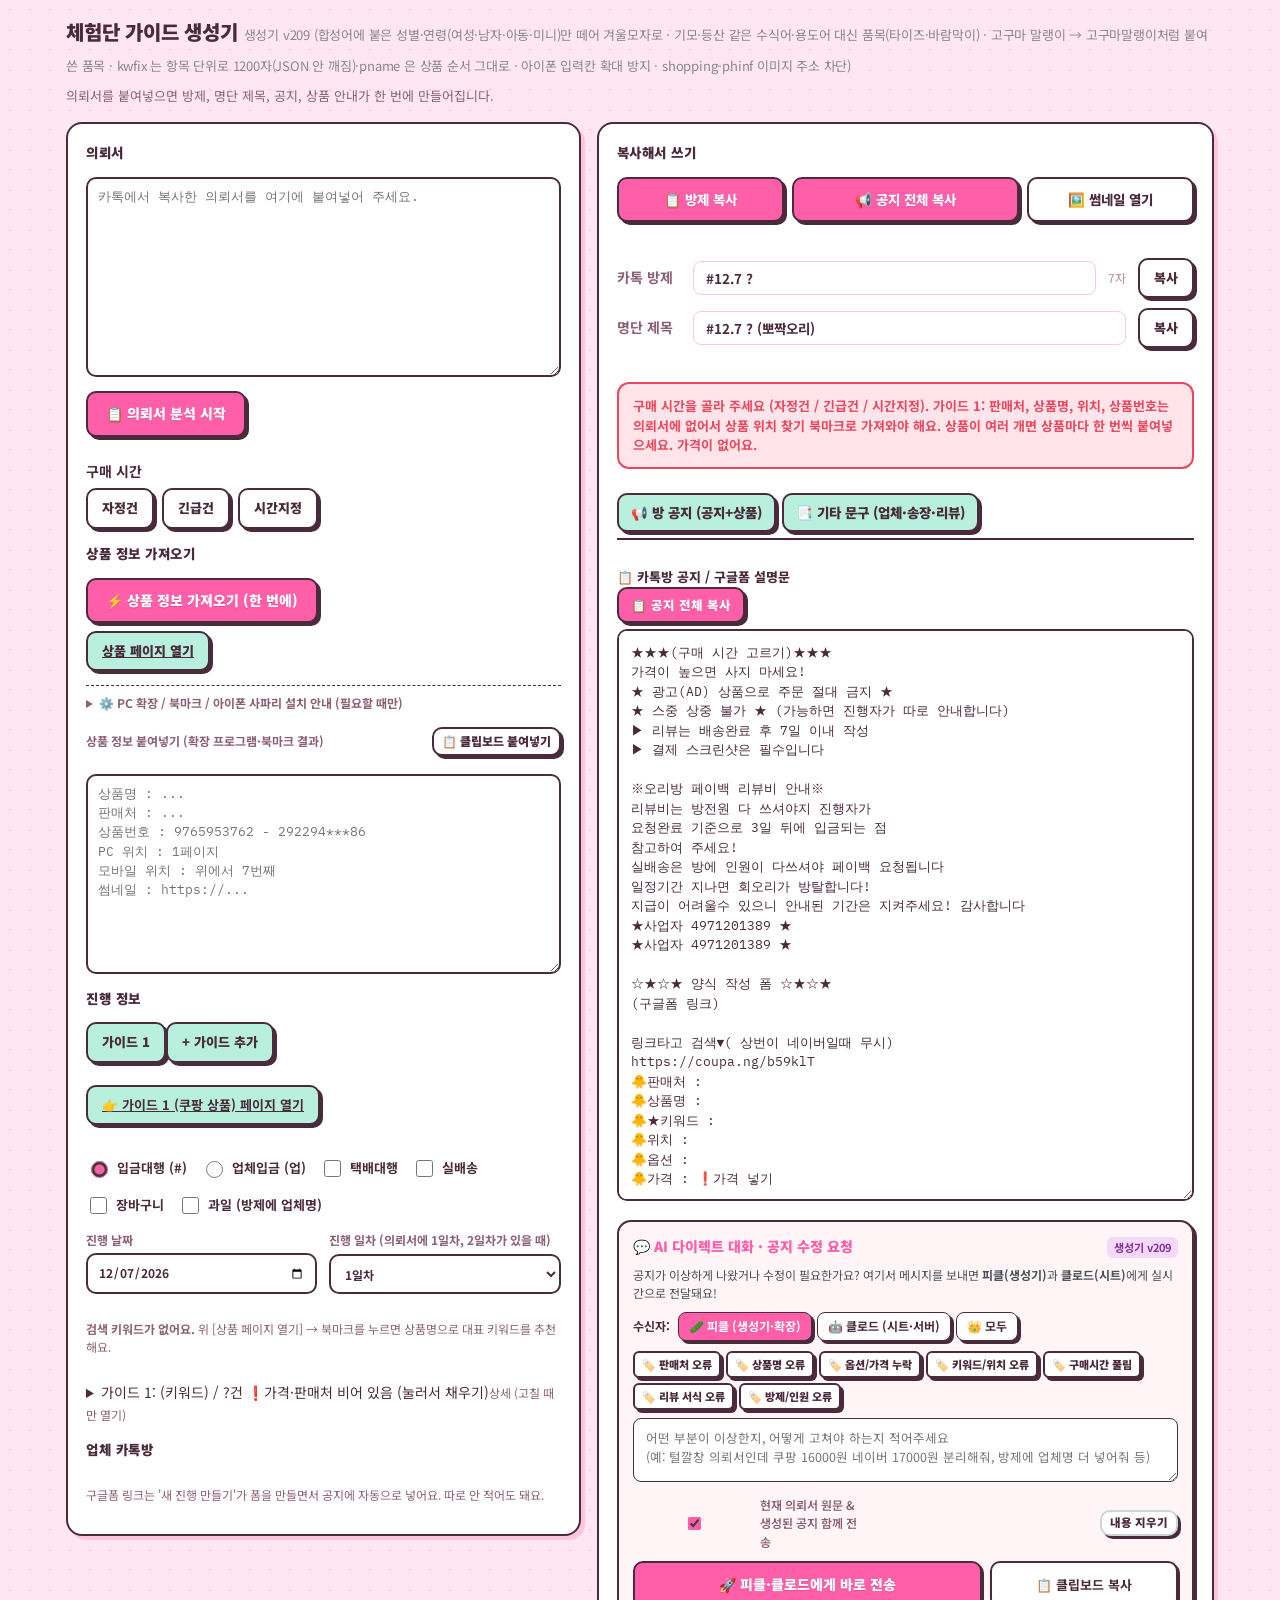
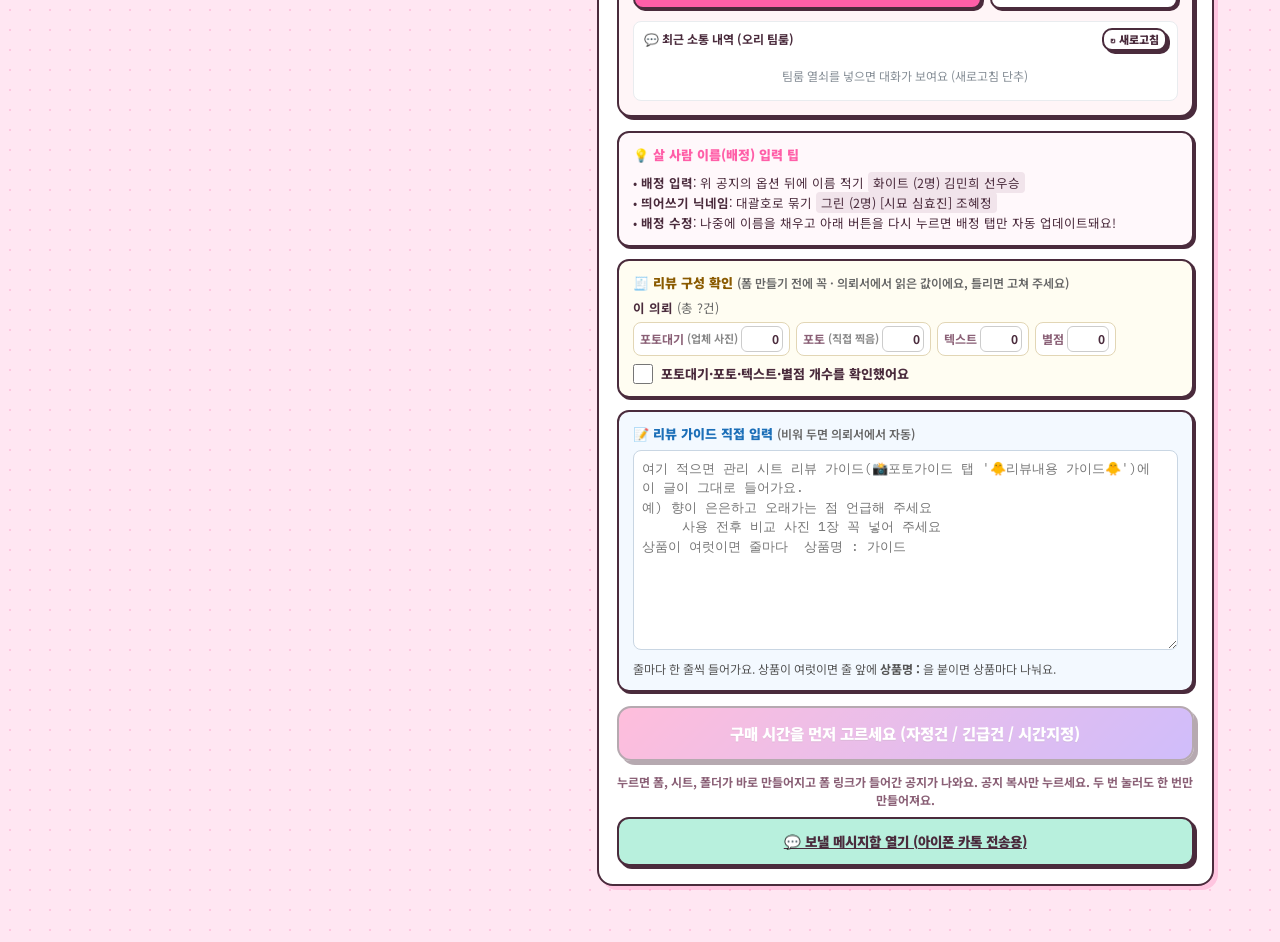
==== commit 53891730: "생성기 v209 · 확장 1.8.12: 성별·연령이 붙은 합성어는 그 앞뒤만 떼어(여성겨울모자→겨울모자) · 기모·등산 같은 용도어 대신 품목(타이즈·바람막이) · 고구마 말랭이→" ====
--- a/guide/index.html
+++ b/guide/index.html
@@ -206,6 +206,8 @@
 #m-bar { display: none; }
 @media (max-width: 880px) {
   .m-only { display: block; }
+  /* 아이폰은 입력칸 글자가 16px보다 작으면 포커스할 때 화면을 저절로 확대함 — 모바일에서만 16px (v209) */
+  input, textarea, select { font-size: 16px !important; }
   .m-paste {
     width: 100%; padding: 13px 14px; margin: 2px 0 10px; font-size: 15px; line-height: 1.3;
     border-radius: 12px; box-shadow: 3px 3px 0 var(--ink); text-align: center;
@@ -232,7 +234,7 @@
 <body ontouchstart="">
 <div class="wrap">
   <header>
-    <h1>체험단 가이드 생성기 <span style="font-size:13px;font-weight:400;color:#888">생성기 v208 (키워드 사전을 한 곳(ori/kw_dict.json)으로 통합 — 생성기·북마크·확장이 같은 목록을 씀 · 고친 키워드를 기억해 같은 상품이 다시 오면 그대로 · 음식(고구마·무말랭이·초콜릿·저당) 오탐 방지 · 남성/방수/미니 같은 꼬리와 색·규격 제외 · 무선이어폰처럼 붙은 품목은 붙은 그대로)</span></h1>
+    <h1>체험단 가이드 생성기 <span style="font-size:13px;font-weight:400;color:#888">생성기 v209 (합성어에 붙은 성별·연령(여성·남자·아동·미니)만 떼어 겨울모자로 · 기모·등산 같은 수식어·용도어 대신 품목(타이즈·바람막이) · 고구마 말랭이 → 고구마말랭이처럼 붙여 쓴 품목 · kwfix 는 항목 단위로 1200자(JSON 안 깨짐)·pname 은 상품 순서 그대로 · 아이폰 입력칸 확대 방지 · shopping-phinf 이미지 주소 차단)</span></h1>
     <p>의뢰서를 붙여넣으면 방제, 명단 제목, 공지, 상품 안내가 한 번에 만들어집니다.</p>
   </header>
 
@@ -431,7 +433,7 @@
             <span style="font-weight: 900; font-size: 14px; color: var(--pink-deep, #ff5fa8); display:flex; align-items:center; gap:5px;">
               <span>💬 AI 다이렉트 대화 · 공지 수정 요청</span>
             </span>
-            <span style="font-size: 11px; color: #862e9c; font-weight: bold; background: #f3d9fa; padding: 2px 7px; border-radius: 6px;">생성기 v208</span>
+            <span style="font-size: 11px; color: #862e9c; font-weight: bold; background: #f3d9fa; padding: 2px 7px; border-radius: 6px;">생성기 v209</span>
           </div>
           <div style="font-size: 12px; line-height: 1.5; color: #495057; margin-bottom: 10px;">
             공지가 이상하게 나왔거나 수정이 필요한가요? 여기서 메시지를 보내면 <b>피클(생성기)</b>과 <b>클로드(시트)</b>에게 실시간으로 전달돼요!
@@ -648,12 +650,39 @@
     const raw = String(nm || "").replace(/\(.*$/, "").replace(/\[[^\]]*\]/g, " "), dash = raw.split(/\s+-\s+/);
     let toks = dash[0].split(/[\s,]+/).filter(Boolean);
     /* ORI-KW-DICT:BEGIN bm_noun */
-    const NOUN_SUFFIX = /(?:괄사마사지기|고구마말랭이|헤어드라이어|에어프라이어|도어스토퍼|도시락가방|프로폴리스|샤인머스캣|방울토마토|호박고구마|초당옥수수|느타리버섯|새송이버섯|케이블타이|코털제거기|칫솔살균기|마사지기|문어괄사|도어체크|보냉가방|크로스백|손잡이백|오메가3|밀크씨슬|마그네슘|부유단감|머루포도|감홍사과|사과대추|꿀고구마|수미감자|자색양파|의성마늘|청양고추|절임배추|열무김치|표고버섯|송이버섯|팽이버섯|다이어리|선정리기|전선정리|고정클립|드라이기|커피머신|거치대|선풍기|텀블러|청소기|마스크|트레이|슬리퍼|스토퍼|도어락|고정기|보냉백|보온백|런치백|파우치|쿨러백|쇼퍼백|에코백|토트백|보냉팩|보온팩|루테인|유산균|콜라겐|비타민|나주배|대봉감|황금향|레드향|한라봉|천혜향|복숭아|토마토|참다래|무화과|아오리|옥광밤|고구마|옥수수|총각무|갓김치|파김치|서리태|말랭이|반건시|건나물|시금치|만년필|형광펜|지우개|정리기|스트랩|와이어|정리함|면도기|이발기|바리깡|고데기|제모기|안마기|믹서기|블렌더|토스터|다리미|체중계|이어폰|캡슐|스틱|분말|가루|원액|오일|세럼|크림|로션|샴푸|패치|패드|매트|괄사|워시|토너|앰플|비누|티슈|세제|치약|칫솔|홀더|걸이|선반|보틀|쿠션|방석|베개|양말|장갑|모자|밴드|말굽|가드|가방|백팩|칼슘|아연|철분|햇배|사과|단감|감귤|포도|거봉|자두|살구|딸기|참외|수박|멜론|메론|키위|부사|홍옥|대추|군밤|햇밤|호두|땅콩|과일|감자|양파|마늘|생강|고추|당근|열무|배추|김치|백미|현미|잡곡|찹쌀|보리|귀리|견과|곶감|나물|상추|깻잎|버섯|볼펜|샤프|연필|마카|노트|수첩|필통|타이|클립|정|환|즙|차|쌀|^배$|^감$|^귤$|^밤$|^잣$|^무$|^콩$|^팥$)$/;
+    const NOUN_SUFFIX = /(?:괄사마사지기|고구마말랭이|헤어드라이어|에어프라이어|도어스토퍼|도시락가방|프로폴리스|샤인머스캣|방울토마토|호박고구마|초당옥수수|느타리버섯|새송이버섯|케이블타이|코털제거기|칫솔살균기|마사지기|문어괄사|도어체크|보냉가방|크로스백|손잡이백|오메가3|밀크씨슬|마그네슘|부유단감|머루포도|감홍사과|사과대추|꿀고구마|수미감자|자색양파|의성마늘|청양고추|절임배추|열무김치|표고버섯|송이버섯|팽이버섯|다이어리|선정리기|전선정리|고정클립|드라이기|커피머신|바람막이|거치대|선풍기|텀블러|청소기|마스크|트레이|슬리퍼|스토퍼|도어락|고정기|보냉백|보온백|런치백|파우치|쿨러백|쇼퍼백|에코백|토트백|보냉팩|보온팩|루테인|유산균|콜라겐|비타민|나주배|대봉감|황금향|레드향|한라봉|천혜향|복숭아|토마토|참다래|무화과|아오리|옥광밤|고구마|옥수수|총각무|갓김치|파김치|서리태|말랭이|반건시|건나물|시금치|만년필|형광펜|지우개|정리기|스트랩|와이어|정리함|면도기|이발기|바리깡|고데기|제모기|안마기|믹서기|블렌더|토스터|다리미|체중계|이어폰|타이즈|캡슐|스틱|분말|가루|원액|오일|세럼|크림|로션|샴푸|패치|패드|매트|괄사|워시|토너|앰플|비누|티슈|세제|치약|칫솔|홀더|걸이|선반|보틀|쿠션|방석|베개|양말|장갑|모자|밴드|말굽|가드|가방|백팩|칼슘|아연|철분|햇배|사과|단감|감귤|포도|거봉|자두|살구|딸기|참외|수박|멜론|메론|키위|부사|홍옥|대추|군밤|햇밤|호두|땅콩|과일|감자|양파|마늘|생강|고추|당근|열무|배추|김치|백미|현미|잡곡|찹쌀|보리|귀리|견과|곶감|나물|상추|깻잎|버섯|볼펜|샤프|연필|마카|노트|수첩|필통|타이|클립|자켓|정|환|즙|차|쌀|^배$|^감$|^귤$|^밤$|^잣$|^무$|^콩$|^팥$)$/;
     /* ORI-KW-DICT:END bm_noun */
+    /* ORI-KW-DICT:BEGIN bm_gen */
+    const GEN_PREFIX = /^(?:어린이|여성|남성|남자|여자|아동|유아|키즈|성인|미니)$/;
+    const GEN_KEEP = /^(?:여성청결제|남성청결제|여성의류|남성의류|여성용품|남성용품|여성속옷|남성속옷|여성팬티|남성팬티|여성화|남성화)$/;
+    const JOIN_NOUN = /^(?:고구마말랭이)$/;
+    /* ORI-KW-DICT:END bm_gen */
+    /* 성별·연령·미니가 붙은 합성어에서 그 앞뒤만 뗌 — 여성겨울모자 → 겨울모자 (v209)
+       여성청결제·남성화처럼 그 말 자체가 품목이면 genderKeep 에 있어 그대로 둡니다. */
+    const stripGen = t => {
+      const s = String(t || "");
+      if (!s || GEN_KEEP.test(s)) return s;
+      const fix = r => { const q = r.replace(/^용(?=.)/, ""); return (q.length >= 2 && NOUN_SUFFIX.test(q)) ? q : ""; };
+      for (let i = s.length - 1; i >= 1; i--) if (GEN_PREFIX.test(s.slice(0, i))) { const r = fix(s.slice(i)); if (r) return r; }
+      for (let i = 1; i < s.length; i++) if (GEN_PREFIX.test(s.slice(-i))) { const r = fix(s.slice(0, s.length - i)); if (r) return r; }
+      return s;
+    };
+    /* 붙여 쓴 품목 두 낱말은 합침 — 고구마 말랭이 → 고구마말랭이 (v209)
+       사전 compoundJoins 에 있는 말만 (괄사 마사지기처럼 따로 쓰는 두 품목을 붙이지 않게) */
+    const joinProd = arr => {
+      const out = arr.slice();
+      for (let i = out.length - 2; i >= 0; i--) {
+        const j = out[i] + out[i + 1];
+        if (JOIN_NOUN.test(j)) out.splice(i, 2, j);
+      }
+      return out;
+    };
+
     /* 첫 단어가 이미 대표 품목 명사(텀블러, 밴드, 보냉백, 나주배 등)이면 브랜드로 잘라내지 않음 (11/01) */
-    const brand = toks.length >= 3 && !NOUN_SUFFIX.test(toks[0]) ? toks[0] : ""; if (brand) toks = toks.slice(1);
+    toks = toks.map(stripGen);
+    const brand = toks.length >= 3 && !NOUN_SUFFIX.test(toks[0]) && !GEN_PREFIX.test(toks[0]) ? toks[0] : ""; if (brand) toks = toks.slice(1);
     /* ORI-KW-DICT:BEGIN bm_stop */
-    const STOP = /^(?:업그레이드|꿀brix|잘라서쓰는|탈부착식|프리미엄|보온보냉|대시보드|무료배송|산지직송|농장직송|당일수확|당일발송|새벽배송|당도선별|당도보장|brix|파격특가|한정특가|마감임박|붓기제거|닫힘방지|생활방수|초보자용|부드러운|없습니다|사용권한|남녀공용|FREE|탈부착|착붙는|세라믹|대용량|소용량|국내산|수입산|신상품|스마트|세척솔|1\+1|휴대용|접이식|고당도|꿀당도|브릭스|가정용|선물용|제수용|초특가|선착순|승모근|홈케어|원스텝|데일리|초박형|무타공|초슬림|초경량|초미니|초소형|초고속|저소음|무소음|충전식|다기능|올인원|입문용|초보자|가벼운|편안한|필기감|착용감|사용감|그립감|청량감|보온감|페이지|XXL|2XL|3XL|코팅|고급|회전|포함|정품|신상|인기|추천|최신|터치|겨울|여름|가을|방한|보온|보냉|특가|증정|세트|단품|미니|슬림|직송|명품|특품|한정|수선|보호|만능|두피|바디|지압|전신|뷰티|전동|전기|무선|유선|방수|없음|오류|권한|남성|여성|공용|대형|중형|소형|특대|XS|XL|봄|S|M|L)$/i;
+    const STOP = /^(?:업그레이드|꿀brix|잘라서쓰는|탈부착식|프리미엄|보온보냉|대시보드|무료배송|산지직송|농장직송|당일수확|당일발송|새벽배송|당도선별|당도보장|brix|파격특가|한정특가|마감임박|붓기제거|닫힘방지|생활방수|초보자용|부드러운|없습니다|사용권한|남녀공용|FREE|탈부착|착붙는|세라믹|대용량|소용량|국내산|수입산|신상품|스마트|세척솔|1\+1|휴대용|접이식|고당도|꿀당도|브릭스|가정용|선물용|제수용|초특가|선착순|승모근|홈케어|원스텝|데일리|초박형|무타공|초슬림|초경량|초미니|초소형|초고속|저소음|무소음|충전식|다기능|올인원|입문용|초보자|가벼운|편안한|필기감|착용감|사용감|그립감|청량감|보온감|페이지|XXL|2XL|3XL|어린이|코팅|고급|회전|포함|정품|신상|인기|추천|최신|터치|겨울|여름|가을|방한|보온|보냉|특가|증정|세트|단품|미니|슬림|직송|명품|특품|한정|수선|보호|만능|두피|바디|지압|전신|뷰티|전동|전기|무선|유선|방수|없음|오류|권한|기모|등산|골프|낚시|캠핑|운동|남성|여성|공용|대형|중형|소형|특대|XS|XL|남자|여자|아동|유아|키즈|성인|봄|S|M|L)$/i;
     /* ORI-KW-DICT:END bm_stop */
     /* ORI-KW-DICT:BEGIN bm_color */
     const KW_COLOR = /^(?:아이보리|화이트|그레이|네이비|베이지|옐로우|브라운|블랙|핑크|블루|레드|카키|퍼플|실버|골드|검정|흰색|노랑|파랑|초록|빨강)$/i;
@@ -661,7 +690,7 @@
     const spec = t => /^\d|\d+(mg|g|kg|ml|l|개|박스|과|입|수|캡슐|정|매|p|도|cm|mm|인치|w)\b|x\d|한정/i.test(t) && !/^[가-힣a-z]+\d+$/i.test(t);
     /* 수식어: ~식·~형·~용은 세 글자 이상만(휴대용·충전식·접이식·일체형), 사전 품목에 걸리면 품목이 먼저 (11/21 v208) */
     const isMod = t => NOUN_SUFFIX.test(t) ? false : (/(는|한|된|방지|차단|전용|호환|타입)$/.test(t) && t.length <= 6 || /(식|형|용)$/.test(t) && t.length >= 3 && t.length <= 6);
-    let cand = toks.filter(t => !spec(t) && !STOP.test(t) && !KW_COLOR.test(t) && !isMod(t) && (t.length >= 2 || NOUN_SUFFIX.test(t)));
+    let cand = joinProd(toks.filter(t => !spec(t) && !STOP.test(t) && !KW_COLOR.test(t) && !isMod(t) && (t.length >= 2 || NOUN_SUFFIX.test(t))));
     /* 화면 카테고리(빵가루/카테고리 바)에서 카테고리 명사 보강 (예: 물병/물통/텀블러) */
     try {
       const breadcrumb = document.querySelector('[class*="breadcrumb"], [class*="category"], .prod-buy-header__breadcrumb');
@@ -1500,7 +1529,7 @@
 // ==UserScript==
 // @name         오리 상품정보 도우미
 // @namespace    https://sujin-baby.github.io/guide/
-// @version      208.0
+// @version      209.0
 // @description  쿠팡·네이버·토스·올리브영 화면 오른쪽 아래 단추로 상품 정보를 한 번에 가져와요 (오리방 체험단)
 // @author       오리방
 // @match        *://*.coupang.com/*
@@ -1512,7 +1541,7 @@
 // @noframes
 // ==/UserScript==
 /*
-  오리 상품정보 도우미 (생성기 v208)
+  오리 상품정보 도우미 (생성기 v209)
   - 생성기(guide/index.html)의 '상품 위치 찾기' 북마크 코드(bm-src)를 그대로 담고 있어요.
   - 상품 정보를 읽는 규칙을 고치면  node ori/tools/build_userscript.js  를 다시 돌려
     이 파일과 생성기 안의 스크립트(us-src)를 함께 맞춰 주세요. (안 맞으면 CI가 멈춥니다)
@@ -1523,7 +1552,7 @@
 (function () {
   "use strict";
   if (window.__ORI_HELPER__) return;
-  window.__ORI_HELPER__ = "208.0";
+  window.__ORI_HELPER__ = "209.0";
 
   /* 상품 정보 읽기 = 생성기 북마크 코드 그대로. oriMode: "info" 전체 / "pos" 위치 줄만 */
   async function ORI_RUN(oriMode) {
@@ -1622,12 +1651,39 @@
     const raw = String(nm || "").replace(/\(.*$/, "").replace(/\[[^\]]*\]/g, " "), dash = raw.split(/\s+-\s+/);
     let toks = dash[0].split(/[\s,]+/).filter(Boolean);
     /* ORI-KW-DICT:BEGIN bm_noun */
-    const NOUN_SUFFIX = /(?:괄사마사지기|고구마말랭이|헤어드라이어|에어프라이어|도어스토퍼|도시락가방|프로폴리스|샤인머스캣|방울토마토|호박고구마|초당옥수수|느타리버섯|새송이버섯|케이블타이|코털제거기|칫솔살균기|마사지기|문어괄사|도어체크|보냉가방|크로스백|손잡이백|오메가3|밀크씨슬|마그네슘|부유단감|머루포도|감홍사과|사과대추|꿀고구마|수미감자|자색양파|의성마늘|청양고추|절임배추|열무김치|표고버섯|송이버섯|팽이버섯|다이어리|선정리기|전선정리|고정클립|드라이기|커피머신|거치대|선풍기|텀블러|청소기|마스크|트레이|슬리퍼|스토퍼|도어락|고정기|보냉백|보온백|런치백|파우치|쿨러백|쇼퍼백|에코백|토트백|보냉팩|보온팩|루테인|유산균|콜라겐|비타민|나주배|대봉감|황금향|레드향|한라봉|천혜향|복숭아|토마토|참다래|무화과|아오리|옥광밤|고구마|옥수수|총각무|갓김치|파김치|서리태|말랭이|반건시|건나물|시금치|만년필|형광펜|지우개|정리기|스트랩|와이어|정리함|면도기|이발기|바리깡|고데기|제모기|안마기|믹서기|블렌더|토스터|다리미|체중계|이어폰|캡슐|스틱|분말|가루|원액|오일|세럼|크림|로션|샴푸|패치|패드|매트|괄사|워시|토너|앰플|비누|티슈|세제|치약|칫솔|홀더|걸이|선반|보틀|쿠션|방석|베개|양말|장갑|모자|밴드|말굽|가드|가방|백팩|칼슘|아연|철분|햇배|사과|단감|감귤|포도|거봉|자두|살구|딸기|참외|수박|멜론|메론|키위|부사|홍옥|대추|군밤|햇밤|호두|땅콩|과일|감자|양파|마늘|생강|고추|당근|열무|배추|김치|백미|현미|잡곡|찹쌀|보리|귀리|견과|곶감|나물|상추|깻잎|버섯|볼펜|샤프|연필|마카|노트|수첩|필통|타이|클립|정|환|즙|차|쌀|^배$|^감$|^귤$|^밤$|^잣$|^무$|^콩$|^팥$)$/;
+    const NOUN_SUFFIX = /(?:괄사마사지기|고구마말랭이|헤어드라이어|에어프라이어|도어스토퍼|도시락가방|프로폴리스|샤인머스캣|방울토마토|호박고구마|초당옥수수|느타리버섯|새송이버섯|케이블타이|코털제거기|칫솔살균기|마사지기|문어괄사|도어체크|보냉가방|크로스백|손잡이백|오메가3|밀크씨슬|마그네슘|부유단감|머루포도|감홍사과|사과대추|꿀고구마|수미감자|자색양파|의성마늘|청양고추|절임배추|열무김치|표고버섯|송이버섯|팽이버섯|다이어리|선정리기|전선정리|고정클립|드라이기|커피머신|바람막이|거치대|선풍기|텀블러|청소기|마스크|트레이|슬리퍼|스토퍼|도어락|고정기|보냉백|보온백|런치백|파우치|쿨러백|쇼퍼백|에코백|토트백|보냉팩|보온팩|루테인|유산균|콜라겐|비타민|나주배|대봉감|황금향|레드향|한라봉|천혜향|복숭아|토마토|참다래|무화과|아오리|옥광밤|고구마|옥수수|총각무|갓김치|파김치|서리태|말랭이|반건시|건나물|시금치|만년필|형광펜|지우개|정리기|스트랩|와이어|정리함|면도기|이발기|바리깡|고데기|제모기|안마기|믹서기|블렌더|토스터|다리미|체중계|이어폰|타이즈|캡슐|스틱|분말|가루|원액|오일|세럼|크림|로션|샴푸|패치|패드|매트|괄사|워시|토너|앰플|비누|티슈|세제|치약|칫솔|홀더|걸이|선반|보틀|쿠션|방석|베개|양말|장갑|모자|밴드|말굽|가드|가방|백팩|칼슘|아연|철분|햇배|사과|단감|감귤|포도|거봉|자두|살구|딸기|참외|수박|멜론|메론|키위|부사|홍옥|대추|군밤|햇밤|호두|땅콩|과일|감자|양파|마늘|생강|고추|당근|열무|배추|김치|백미|현미|잡곡|찹쌀|보리|귀리|견과|곶감|나물|상추|깻잎|버섯|볼펜|샤프|연필|마카|노트|수첩|필통|타이|클립|자켓|정|환|즙|차|쌀|^배$|^감$|^귤$|^밤$|^잣$|^무$|^콩$|^팥$)$/;
     /* ORI-KW-DICT:END bm_noun */
+    /* ORI-KW-DICT:BEGIN bm_gen */
+    const GEN_PREFIX = /^(?:어린이|여성|남성|남자|여자|아동|유아|키즈|성인|미니)$/;
+    const GEN_KEEP = /^(?:여성청결제|남성청결제|여성의류|남성의류|여성용품|남성용품|여성속옷|남성속옷|여성팬티|남성팬티|여성화|남성화)$/;
+    const JOIN_NOUN = /^(?:고구마말랭이)$/;
+    /* ORI-KW-DICT:END bm_gen */
+    /* 성별·연령·미니가 붙은 합성어에서 그 앞뒤만 뗌 — 여성겨울모자 → 겨울모자 (v209)
+       여성청결제·남성화처럼 그 말 자체가 품목이면 genderKeep 에 있어 그대로 둡니다. */
+    const stripGen = t => {
+      const s = String(t || "");
+      if (!s || GEN_KEEP.test(s)) return s;
+      const fix = r => { const q = r.replace(/^용(?=.)/, ""); return (q.length >= 2 && NOUN_SUFFIX.test(q)) ? q : ""; };
+      for (let i = s.length - 1; i >= 1; i--) if (GEN_PREFIX.test(s.slice(0, i))) { const r = fix(s.slice(i)); if (r) return r; }
+      for (let i = 1; i < s.length; i++) if (GEN_PREFIX.test(s.slice(-i))) { const r = fix(s.slice(0, s.length - i)); if (r) return r; }
+      return s;
+    };
+    /* 붙여 쓴 품목 두 낱말은 합침 — 고구마 말랭이 → 고구마말랭이 (v209)
+       사전 compoundJoins 에 있는 말만 (괄사 마사지기처럼 따로 쓰는 두 품목을 붙이지 않게) */
+    const joinProd = arr => {
+      const out = arr.slice();
+      for (let i = out.length - 2; i >= 0; i--) {
+        const j = out[i] + out[i + 1];
+        if (JOIN_NOUN.test(j)) out.splice(i, 2, j);
+      }
+      return out;
+    };
+
     /* 첫 단어가 이미 대표 품목 명사(텀블러, 밴드, 보냉백, 나주배 등)이면 브랜드로 잘라내지 않음 (11/01) */
-    const brand = toks.length >= 3 && !NOUN_SUFFIX.test(toks[0]) ? toks[0] : ""; if (brand) toks = toks.slice(1);
+    toks = toks.map(stripGen);
+    const brand = toks.length >= 3 && !NOUN_SUFFIX.test(toks[0]) && !GEN_PREFIX.test(toks[0]) ? toks[0] : ""; if (brand) toks = toks.slice(1);
     /* ORI-KW-DICT:BEGIN bm_stop */
-    const STOP = /^(?:업그레이드|꿀brix|잘라서쓰는|탈부착식|프리미엄|보온보냉|대시보드|무료배송|산지직송|농장직송|당일수확|당일발송|새벽배송|당도선별|당도보장|brix|파격특가|한정특가|마감임박|붓기제거|닫힘방지|생활방수|초보자용|부드러운|없습니다|사용권한|남녀공용|FREE|탈부착|착붙는|세라믹|대용량|소용량|국내산|수입산|신상품|스마트|세척솔|1\+1|휴대용|접이식|고당도|꿀당도|브릭스|가정용|선물용|제수용|초특가|선착순|승모근|홈케어|원스텝|데일리|초박형|무타공|초슬림|초경량|초미니|초소형|초고속|저소음|무소음|충전식|다기능|올인원|입문용|초보자|가벼운|편안한|필기감|착용감|사용감|그립감|청량감|보온감|페이지|XXL|2XL|3XL|코팅|고급|회전|포함|정품|신상|인기|추천|최신|터치|겨울|여름|가을|방한|보온|보냉|특가|증정|세트|단품|미니|슬림|직송|명품|특품|한정|수선|보호|만능|두피|바디|지압|전신|뷰티|전동|전기|무선|유선|방수|없음|오류|권한|남성|여성|공용|대형|중형|소형|특대|XS|XL|봄|S|M|L)$/i;
+    const STOP = /^(?:업그레이드|꿀brix|잘라서쓰는|탈부착식|프리미엄|보온보냉|대시보드|무료배송|산지직송|농장직송|당일수확|당일발송|새벽배송|당도선별|당도보장|brix|파격특가|한정특가|마감임박|붓기제거|닫힘방지|생활방수|초보자용|부드러운|없습니다|사용권한|남녀공용|FREE|탈부착|착붙는|세라믹|대용량|소용량|국내산|수입산|신상품|스마트|세척솔|1\+1|휴대용|접이식|고당도|꿀당도|브릭스|가정용|선물용|제수용|초특가|선착순|승모근|홈케어|원스텝|데일리|초박형|무타공|초슬림|초경량|초미니|초소형|초고속|저소음|무소음|충전식|다기능|올인원|입문용|초보자|가벼운|편안한|필기감|착용감|사용감|그립감|청량감|보온감|페이지|XXL|2XL|3XL|어린이|코팅|고급|회전|포함|정품|신상|인기|추천|최신|터치|겨울|여름|가을|방한|보온|보냉|특가|증정|세트|단품|미니|슬림|직송|명품|특품|한정|수선|보호|만능|두피|바디|지압|전신|뷰티|전동|전기|무선|유선|방수|없음|오류|권한|기모|등산|골프|낚시|캠핑|운동|남성|여성|공용|대형|중형|소형|특대|XS|XL|남자|여자|아동|유아|키즈|성인|봄|S|M|L)$/i;
     /* ORI-KW-DICT:END bm_stop */
     /* ORI-KW-DICT:BEGIN bm_color */
     const KW_COLOR = /^(?:아이보리|화이트|그레이|네이비|베이지|옐로우|브라운|블랙|핑크|블루|레드|카키|퍼플|실버|골드|검정|흰색|노랑|파랑|초록|빨강)$/i;
@@ -1635,7 +1691,7 @@
     const spec = t => /^\d|\d+(mg|g|kg|ml|l|개|박스|과|입|수|캡슐|정|매|p|도|cm|mm|인치|w)\b|x\d|한정/i.test(t) && !/^[가-힣a-z]+\d+$/i.test(t);
     /* 수식어: ~식·~형·~용은 세 글자 이상만(휴대용·충전식·접이식·일체형), 사전 품목에 걸리면 품목이 먼저 (11/21 v208) */
     const isMod = t => NOUN_SUFFIX.test(t) ? false : (/(는|한|된|방지|차단|전용|호환|타입)$/.test(t) && t.length <= 6 || /(식|형|용)$/.test(t) && t.length >= 3 && t.length <= 6);
-    let cand = toks.filter(t => !spec(t) && !STOP.test(t) && !KW_COLOR.test(t) && !isMod(t) && (t.length >= 2 || NOUN_SUFFIX.test(t)));
+    let cand = joinProd(toks.filter(t => !spec(t) && !STOP.test(t) && !KW_COLOR.test(t) && !isMod(t) && (t.length >= 2 || NOUN_SUFFIX.test(t))));
     /* 화면 카테고리(빵가루/카테고리 바)에서 카테고리 명사 보강 (예: 물병/물통/텀블러) */
     try {
       const breadcrumb = document.querySelector('[class*="breadcrumb"], [class*="category"], .prod-buy-header__breadcrumb');
@@ -2671,7 +2727,7 @@
   function isImgUrl(u) {
     const s = String(u || "");
     if (/\.(?:png|jpe?g|webp|gif|bmp)(?:[?#]|$)/i.test(s)) return true;
-    return /^https?:\/\/(?:[^\/]+\.)?(?:shop-phinf\.pstatic\.net|blogfiles\.naver\.net|postfiles\.pstatic\.net|thumbnail\d*\.coupangcdn\.com)\//i.test(s);
+    return /^https?:\/\/(?:[^\/]+\.)?(?:shop-phinf\.pstatic\.net|shopping-phinf\.pstatic\.net|blogfiles\.naver\.net|postfiles\.pstatic\.net|thumbnail\d*\.coupangcdn\.com)\//i.test(s);
   }
   // 가격 칸은 줄 자리 = 옵션(상품) 자리. 빈 줄 = 아직 모르는 가격. lines()는 빈 줄을 빼서 자리가 밀리므로 가격엔 안 씀 (10/24 옥광밤 1kg·2kg, 황금향 1kg×1~×4)
   function priceAt(g) { const a = String((g && g.price) || "").split("\n").map(x => x.trim()); while (a.length && !a[a.length - 1]) a.pop(); return a; }
@@ -3793,33 +3849,60 @@
   //  예) 네추럴라이즈 플래티넘 오메가3 1100 … → 오메가3 (서브: 플래티넘 오메가3, 네추럴라이즈 오메가3)
   //      온티오 착붙는 차량용 휴대폰거치대 360도 회전 대시보드 핸드폰거치대 → 휴대폰거치대 / 핸드폰거치대 (서브: 차량용 휴대폰거치대 …)
   /* ORI-KW-DICT:BEGIN body_kwstop */
-  const KW_STOP = /^(?:업그레이드|꿀brix|잘라서쓰는|탈부착식|프리미엄|보온보냉|대시보드|무료배송|산지직송|농장직송|당일수확|당일발송|새벽배송|당도선별|당도보장|brix|파격특가|한정특가|마감임박|붓기제거|닫힘방지|생활방수|초보자용|부드러운|없습니다|사용권한|남녀공용|FREE|탈부착|착붙는|세라믹|대용량|소용량|국내산|수입산|신상품|스마트|세척솔|1\+1|휴대용|접이식|고당도|꿀당도|브릭스|가정용|선물용|제수용|초특가|선착순|승모근|홈케어|원스텝|데일리|초박형|무타공|초슬림|초경량|초미니|초소형|초고속|저소음|무소음|충전식|다기능|올인원|입문용|초보자|가벼운|편안한|필기감|착용감|사용감|그립감|청량감|보온감|페이지|XXL|2XL|3XL|코팅|고급|회전|포함|정품|신상|인기|추천|최신|터치|겨울|여름|가을|방한|보온|보냉|특가|증정|세트|단품|미니|슬림|직송|명품|특품|한정|수선|보호|만능|두피|바디|지압|전신|뷰티|전동|전기|무선|유선|방수|없음|오류|권한|남성|여성|공용|대형|중형|소형|특대|XS|XL|봄|S|M|L)$/i;
+  const KW_STOP = /^(?:업그레이드|꿀brix|잘라서쓰는|탈부착식|프리미엄|보온보냉|대시보드|무료배송|산지직송|농장직송|당일수확|당일발송|새벽배송|당도선별|당도보장|brix|파격특가|한정특가|마감임박|붓기제거|닫힘방지|생활방수|초보자용|부드러운|없습니다|사용권한|남녀공용|FREE|탈부착|착붙는|세라믹|대용량|소용량|국내산|수입산|신상품|스마트|세척솔|1\+1|휴대용|접이식|고당도|꿀당도|브릭스|가정용|선물용|제수용|초특가|선착순|승모근|홈케어|원스텝|데일리|초박형|무타공|초슬림|초경량|초미니|초소형|초고속|저소음|무소음|충전식|다기능|올인원|입문용|초보자|가벼운|편안한|필기감|착용감|사용감|그립감|청량감|보온감|페이지|XXL|2XL|3XL|어린이|코팅|고급|회전|포함|정품|신상|인기|추천|최신|터치|겨울|여름|가을|방한|보온|보냉|특가|증정|세트|단품|미니|슬림|직송|명품|특품|한정|수선|보호|만능|두피|바디|지압|전신|뷰티|전동|전기|무선|유선|방수|없음|오류|권한|기모|등산|골프|낚시|캠핑|운동|남성|여성|공용|대형|중형|소형|특대|XS|XL|남자|여자|아동|유아|키즈|성인|봄|S|M|L)$/i;
   /* ORI-KW-DICT:END body_kwstop */
   // force: 의뢰서 대표 키워드 (있으면 그걸 대표로 두고 서브만 상품명에서, 10/21 실링팬)
   /* 품목 명사 사전 (방제 20자 축약용, 11/17 v193): suggestKeywords 안 목록과 같은 것 + 정리·타이류 */
   /* ORI-KW-DICT:BEGIN body_prodnoun */
-  const PROD_NOUN = /(?:괄사마사지기|고구마말랭이|헤어드라이어|에어프라이어|도어스토퍼|도시락가방|프로폴리스|샤인머스캣|방울토마토|호박고구마|초당옥수수|느타리버섯|새송이버섯|케이블타이|코털제거기|칫솔살균기|마사지기|문어괄사|도어체크|보냉가방|크로스백|손잡이백|오메가3|밀크씨슬|마그네슘|부유단감|머루포도|감홍사과|사과대추|꿀고구마|수미감자|자색양파|의성마늘|청양고추|절임배추|열무김치|표고버섯|송이버섯|팽이버섯|다이어리|선정리기|전선정리|고정클립|드라이기|커피머신|거치대|선풍기|텀블러|청소기|마스크|트레이|슬리퍼|스토퍼|도어락|고정기|보냉백|보온백|런치백|파우치|쿨러백|쇼퍼백|에코백|토트백|보냉팩|보온팩|루테인|유산균|콜라겐|비타민|나주배|대봉감|황금향|레드향|한라봉|천혜향|복숭아|토마토|참다래|무화과|아오리|옥광밤|고구마|옥수수|총각무|갓김치|파김치|서리태|말랭이|반건시|건나물|시금치|만년필|형광펜|지우개|정리기|스트랩|와이어|정리함|면도기|이발기|바리깡|고데기|제모기|안마기|믹서기|블렌더|토스터|다리미|체중계|이어폰|캡슐|스틱|분말|가루|원액|오일|세럼|크림|로션|샴푸|패치|패드|매트|괄사|워시|토너|앰플|비누|티슈|세제|치약|칫솔|홀더|걸이|선반|보틀|쿠션|방석|베개|양말|장갑|모자|밴드|말굽|가드|가방|백팩|칼슘|아연|철분|햇배|사과|단감|감귤|포도|거봉|자두|살구|딸기|참외|수박|멜론|메론|키위|부사|홍옥|대추|군밤|햇밤|호두|땅콩|과일|감자|양파|마늘|생강|고추|당근|열무|배추|김치|백미|현미|잡곡|찹쌀|보리|귀리|견과|곶감|나물|상추|깻잎|버섯|볼펜|샤프|연필|마카|노트|수첩|필통|타이|클립|정|환|즙|차|쌀|^배$|^감$|^귤$|^밤$|^잣$|^무$|^콩$|^팥$)$/;
+  const PROD_NOUN = /(?:괄사마사지기|고구마말랭이|헤어드라이어|에어프라이어|도어스토퍼|도시락가방|프로폴리스|샤인머스캣|방울토마토|호박고구마|초당옥수수|느타리버섯|새송이버섯|케이블타이|코털제거기|칫솔살균기|마사지기|문어괄사|도어체크|보냉가방|크로스백|손잡이백|오메가3|밀크씨슬|마그네슘|부유단감|머루포도|감홍사과|사과대추|꿀고구마|수미감자|자색양파|의성마늘|청양고추|절임배추|열무김치|표고버섯|송이버섯|팽이버섯|다이어리|선정리기|전선정리|고정클립|드라이기|커피머신|바람막이|거치대|선풍기|텀블러|청소기|마스크|트레이|슬리퍼|스토퍼|도어락|고정기|보냉백|보온백|런치백|파우치|쿨러백|쇼퍼백|에코백|토트백|보냉팩|보온팩|루테인|유산균|콜라겐|비타민|나주배|대봉감|황금향|레드향|한라봉|천혜향|복숭아|토마토|참다래|무화과|아오리|옥광밤|고구마|옥수수|총각무|갓김치|파김치|서리태|말랭이|반건시|건나물|시금치|만년필|형광펜|지우개|정리기|스트랩|와이어|정리함|면도기|이발기|바리깡|고데기|제모기|안마기|믹서기|블렌더|토스터|다리미|체중계|이어폰|타이즈|캡슐|스틱|분말|가루|원액|오일|세럼|크림|로션|샴푸|패치|패드|매트|괄사|워시|토너|앰플|비누|티슈|세제|치약|칫솔|홀더|걸이|선반|보틀|쿠션|방석|베개|양말|장갑|모자|밴드|말굽|가드|가방|백팩|칼슘|아연|철분|햇배|사과|단감|감귤|포도|거봉|자두|살구|딸기|참외|수박|멜론|메론|키위|부사|홍옥|대추|군밤|햇밤|호두|땅콩|과일|감자|양파|마늘|생강|고추|당근|열무|배추|김치|백미|현미|잡곡|찹쌀|보리|귀리|견과|곶감|나물|상추|깻잎|버섯|볼펜|샤프|연필|마카|노트|수첩|필통|타이|클립|자켓|정|환|즙|차|쌀|^배$|^감$|^귤$|^밤$|^잣$|^무$|^콩$|^팥$)$/;
   /* ORI-KW-DICT:END body_prodnoun */
   function suggestKeywords(pname, given, force) {
     const raw = String(pname || "").replace(/\(.*$/, "");
     const dash = raw.split(/\s+-\s+/);
     let toks = dash[0].split(/[\s,]+/).map(t => t.trim()).filter(Boolean);
     // 진짜 한글 상품 명사 우선 (정, 환, 거치대, 텀블러, 마사지기, 괄사, 스토퍼, 과일/농산물, 문구/필기류 등)
-    /* ORI-KW-DICT:BEGIN body_noun */
-    const NOUN_SUFFIX = /(?:괄사마사지기|고구마말랭이|헤어드라이어|에어프라이어|도어스토퍼|도시락가방|프로폴리스|샤인머스캣|방울토마토|호박고구마|초당옥수수|느타리버섯|새송이버섯|케이블타이|코털제거기|칫솔살균기|마사지기|문어괄사|도어체크|보냉가방|크로스백|손잡이백|오메가3|밀크씨슬|마그네슘|부유단감|머루포도|감홍사과|사과대추|꿀고구마|수미감자|자색양파|의성마늘|청양고추|절임배추|열무김치|표고버섯|송이버섯|팽이버섯|다이어리|선정리기|전선정리|고정클립|드라이기|커피머신|거치대|선풍기|텀블러|청소기|마스크|트레이|슬리퍼|스토퍼|도어락|고정기|보냉백|보온백|런치백|파우치|쿨러백|쇼퍼백|에코백|토트백|보냉팩|보온팩|루테인|유산균|콜라겐|비타민|나주배|대봉감|황금향|레드향|한라봉|천혜향|복숭아|토마토|참다래|무화과|아오리|옥광밤|고구마|옥수수|총각무|갓김치|파김치|서리태|말랭이|반건시|건나물|시금치|만년필|형광펜|지우개|정리기|스트랩|와이어|정리함|면도기|이발기|바리깡|고데기|제모기|안마기|믹서기|블렌더|토스터|다리미|체중계|이어폰|캡슐|스틱|분말|가루|원액|오일|세럼|크림|로션|샴푸|패치|패드|매트|괄사|워시|토너|앰플|비누|티슈|세제|치약|칫솔|홀더|걸이|선반|보틀|쿠션|방석|베개|양말|장갑|모자|밴드|말굽|가드|가방|백팩|칼슘|아연|철분|햇배|사과|단감|감귤|포도|거봉|자두|살구|딸기|참외|수박|멜론|메론|키위|부사|홍옥|대추|군밤|햇밤|호두|땅콩|과일|감자|양파|마늘|생강|고추|당근|열무|배추|김치|백미|현미|잡곡|찹쌀|보리|귀리|견과|곶감|나물|상추|깻잎|버섯|볼펜|샤프|연필|마카|노트|수첩|필통|타이|클립|정|환|즙|차|쌀|^배$|^감$|^귤$|^밤$|^잣$|^무$|^콩$|^팥$)$/;
-    /* ORI-KW-DICT:END body_noun */
-    /* ORI-KW-DICT:BEGIN body_color */
+  /* ORI-KW-DICT:BEGIN body_noun */
+    const NOUN_SUFFIX = /(?:괄사마사지기|고구마말랭이|헤어드라이어|에어프라이어|도어스토퍼|도시락가방|프로폴리스|샤인머스캣|방울토마토|호박고구마|초당옥수수|느타리버섯|새송이버섯|케이블타이|코털제거기|칫솔살균기|마사지기|문어괄사|도어체크|보냉가방|크로스백|손잡이백|오메가3|밀크씨슬|마그네슘|부유단감|머루포도|감홍사과|사과대추|꿀고구마|수미감자|자색양파|의성마늘|청양고추|절임배추|열무김치|표고버섯|송이버섯|팽이버섯|다이어리|선정리기|전선정리|고정클립|드라이기|커피머신|바람막이|거치대|선풍기|텀블러|청소기|마스크|트레이|슬리퍼|스토퍼|도어락|고정기|보냉백|보온백|런치백|파우치|쿨러백|쇼퍼백|에코백|토트백|보냉팩|보온팩|루테인|유산균|콜라겐|비타민|나주배|대봉감|황금향|레드향|한라봉|천혜향|복숭아|토마토|참다래|무화과|아오리|옥광밤|고구마|옥수수|총각무|갓김치|파김치|서리태|말랭이|반건시|건나물|시금치|만년필|형광펜|지우개|정리기|스트랩|와이어|정리함|면도기|이발기|바리깡|고데기|제모기|안마기|믹서기|블렌더|토스터|다리미|체중계|이어폰|타이즈|캡슐|스틱|분말|가루|원액|오일|세럼|크림|로션|샴푸|패치|패드|매트|괄사|워시|토너|앰플|비누|티슈|세제|치약|칫솔|홀더|걸이|선반|보틀|쿠션|방석|베개|양말|장갑|모자|밴드|말굽|가드|가방|백팩|칼슘|아연|철분|햇배|사과|단감|감귤|포도|거봉|자두|살구|딸기|참외|수박|멜론|메론|키위|부사|홍옥|대추|군밤|햇밤|호두|땅콩|과일|감자|양파|마늘|생강|고추|당근|열무|배추|김치|백미|현미|잡곡|찹쌀|보리|귀리|견과|곶감|나물|상추|깻잎|버섯|볼펜|샤프|연필|마카|노트|수첩|필통|타이|클립|자켓|정|환|즙|차|쌀|^배$|^감$|^귤$|^밤$|^잣$|^무$|^콩$|^팥$)$/;
+  /* ORI-KW-DICT:END body_noun */
+  /* ORI-KW-DICT:BEGIN body_gen */
+  const GEN_PREFIX = /^(?:어린이|여성|남성|남자|여자|아동|유아|키즈|성인|미니)$/;
+  const GEN_KEEP = /^(?:여성청결제|남성청결제|여성의류|남성의류|여성용품|남성용품|여성속옷|남성속옷|여성팬티|남성팬티|여성화|남성화)$/;
+  const JOIN_NOUN = /^(?:고구마말랭이)$/;
+  /* ORI-KW-DICT:END body_gen */
+  /* 성별·연령·미니가 붙은 합성어에서 그 앞뒤만 뗌 — 여성겨울모자 → 겨울모자 (v209)
+     여성청결제·남성화처럼 그 말 자체가 품목이면 genderKeep 에 있어 그대로 둡니다. */
+  const stripGen = t => {
+    const s = String(t || "");
+    if (!s || GEN_KEEP.test(s)) return s;
+    const fix = r => { const q = r.replace(/^용(?=.)/, ""); return (q.length >= 2 && NOUN_SUFFIX.test(q)) ? q : ""; };
+    for (let i = s.length - 1; i >= 1; i--) if (GEN_PREFIX.test(s.slice(0, i))) { const r = fix(s.slice(i)); if (r) return r; }
+    for (let i = 1; i < s.length; i++) if (GEN_PREFIX.test(s.slice(-i))) { const r = fix(s.slice(0, s.length - i)); if (r) return r; }
+    return s;
+  };
+  /* 붙여 쓴 품목 두 낱말은 합침 — 고구마 말랭이 → 고구마말랭이 (v209)
+     사전 compoundJoins 에 있는 말만 (괄사 마사지기처럼 따로 쓰는 두 품목을 붙이지 않게) */
+  const joinProd = arr => {
+    const out = arr.slice();
+    for (let i = out.length - 2; i >= 0; i--) {
+      const j = out[i] + out[i + 1];
+      if (JOIN_NOUN.test(j)) out.splice(i, 2, j);
+    }
+    return out;
+  };
+
+  /* ORI-KW-DICT:BEGIN body_color */
     const KW_COLOR = /^(?:아이보리|화이트|그레이|네이비|베이지|옐로우|브라운|블랙|핑크|블루|레드|카키|퍼플|실버|골드|검정|흰색|노랑|파랑|초록|빨강)$/i;
-    /* ORI-KW-DICT:END body_color */
+  /* ORI-KW-DICT:END body_color */
     // 첫 단어가 이미 대표 품목 명사(텀블러, 밴드, 보냉백, 나주배 등)이면 브랜드로 잘라내지 않음 (11/01)
-    const brand = toks.length >= 3 && !NOUN_SUFFIX.test(toks[0]) ? toks[0] : "";
+    toks = toks.map(stripGen);
+    const brand = toks.length >= 3 && !NOUN_SUFFIX.test(toks[0]) && !GEN_PREFIX.test(toks[0]) ? toks[0] : "";
     if (brand) toks = toks.slice(1);
     const spec = t => /^\d|\d+(mg|g|kg|ml|l|개|박스|과|입|수|캡슐|정|매|p|도|cm|mm|인치|w)\b|x\d|한정/i.test(t) && !/^[가-힣a-z]+\d+$/i.test(t);
     /* 수식어: ~식·~형·~용은 세 글자 이상만(휴대용·충전식·접이식·일체형), 사전 품목에 걸리면 품목이 먼저 (11/21 v208) */
     const isMod = t => NOUN_SUFFIX.test(t) ? false : (/(는|한|된|방지|차단|전용|호환|타입)$/.test(t) && t.length <= 6 || /(식|형|용)$/.test(t) && t.length >= 3 && t.length <= 6);
     // 성분명, 화학기호, 영문-숫자 혼합 약어(IGF-1, CBP, NMN, DHA 등)는 키워드 제외
     const isCode = t => /^[A-Za-z0-9\-_]+$/i.test(t) || /단백질|추출물|성분|함유|유래|농축|영양제|포뮬러/.test(t);
-    const cand = toks.filter(t => !spec(t) && !KW_STOP.test(t) && !KW_COLOR.test(t) && !isMod(t) && !isCode(t) && (t.length >= 2 || NOUN_SUFFIX.test(t)));
+    const cand = joinProd(toks.filter(t => !spec(t) && !KW_STOP.test(t) && !KW_COLOR.test(t) && !isMod(t) && !isCode(t) && (t.length >= 2 || NOUN_SUFFIX.test(t))));
     const mods = toks.filter(t => /용$/.test(t) && t.length <= 4);
     const cat = dash[1] ? dash[1].split(/[\/,]/)[0].trim() : "";
     let main = "";
@@ -3827,9 +3910,9 @@
     const rep = cand.filter(t => t.length >= 4 && cand.some(u => u !== t && u.length >= 4 && tail(u) === tail(t)));
     /* 뒤쪽이 같은 말이 둘 이상이면 그 꼬리가 품목 — 전동면도기·전기면도기 → 면도기 (11/21 v208) */
     const repTail = (() => { const c = {}; cand.forEach(t => { for (let L = 4; L >= 2; L--) { if (t.length > L) { const s = t.slice(-L); if (KW_STOP.test(s) || KW_COLOR.test(s) || spec(s)) continue; (c[s] = c[s] || []).push(t); } } }); return Object.keys(c).filter(s => c[s].filter((x, i, a) => a.indexOf(x) === i).length >= 2 && !NOUN_SUFFIX.test(s)).sort((a, b) => b.length - a.length)[0] || ""; })();
-        /* ORI-KW-DICT:BEGIN body_off */
+  /* ORI-KW-DICT:BEGIN body_off */
     const OFF = /^(?:대시보드|베란다|화장대|테이블|화장실|차량용|식탁|책상|침대|소파|의자|천장|천정|바닥|현관|창문|선반|주방|욕실|거실|차량|벽)$/;
-    /* ORI-KW-DICT:END body_off */
+  /* ORI-KW-DICT:END body_off */
     // 끝 두 단어가 '케이블 타이' 등 유효한 복합 명사쌍이면 합성 (11/12 v178)
     const last2 = cand.slice(-2);
     if (last2.length === 2 && last2[0] === "케이블" && /타이$/.test(last2[1])) {
@@ -3857,9 +3940,9 @@
     const add = s => { s = s.trim(); if (s && s !== main && subs.indexOf(s) === -1) subs.push(s); };
     mods.forEach(mm => { add(mm + " " + main); mainAlts.forEach(a => add(mm + " " + a)); });
     // 같은 종류 상품 이름(선풍기, 조명 …)은 '대표 + 종류'로 먼저 (실링팬 선풍기). 상품과 상관없는 가구·자리 말(식탁, 책상 …)은 빼고 (사용자 요청 10/21)
-        /* ORI-KW-DICT:BEGIN body_type */
+  /* ORI-KW-DICT:BEGIN body_type */
     const TYPE = /(?:서큘레이터|공기청정기|선풍기|가습기|제습기|청소기|에어컨|냉풍기|히터|난로)$/;
-    /* ORI-KW-DICT:END body_type */
+  /* ORI-KW-DICT:END body_type */
     const rest = cand.filter(t => t !== main && mainAlts.indexOf(t) === -1 && mods.indexOf(t) === -1 && !OFF.test(t));
     rest.filter(t => TYPE.test(t)).forEach(t => add(main + " " + t));
     // 핵심 복합 키워드 보강 (main 앞에 위치한 cand 내 1~2개 토큰)
@@ -3899,20 +3982,47 @@
   function sugKw(nm) {
     const raw = String(nm || "").replace(/\(.*$/, "").replace(/\[[^\]]*\]/g, " "), dash = raw.split(/\s+-\s+/);
     let toks = dash[0].split(/[\s,]+/).filter(Boolean);
-    /* ORI-KW-DICT:BEGIN body_sugn */
-    const NOUN_SUFFIX = /(?:괄사마사지기|고구마말랭이|헤어드라이어|에어프라이어|도어스토퍼|도시락가방|프로폴리스|샤인머스캣|방울토마토|호박고구마|초당옥수수|느타리버섯|새송이버섯|케이블타이|코털제거기|칫솔살균기|마사지기|문어괄사|도어체크|보냉가방|크로스백|손잡이백|오메가3|밀크씨슬|마그네슘|부유단감|머루포도|감홍사과|사과대추|꿀고구마|수미감자|자색양파|의성마늘|청양고추|절임배추|열무김치|표고버섯|송이버섯|팽이버섯|다이어리|선정리기|전선정리|고정클립|드라이기|커피머신|거치대|선풍기|텀블러|청소기|마스크|트레이|슬리퍼|스토퍼|도어락|고정기|보냉백|보온백|런치백|파우치|쿨러백|쇼퍼백|에코백|토트백|보냉팩|보온팩|루테인|유산균|콜라겐|비타민|나주배|대봉감|황금향|레드향|한라봉|천혜향|복숭아|토마토|참다래|무화과|아오리|옥광밤|고구마|옥수수|총각무|갓김치|파김치|서리태|말랭이|반건시|건나물|시금치|만년필|형광펜|지우개|정리기|스트랩|와이어|정리함|면도기|이발기|바리깡|고데기|제모기|안마기|믹서기|블렌더|토스터|다리미|체중계|이어폰|캡슐|스틱|분말|가루|원액|오일|세럼|크림|로션|샴푸|패치|패드|매트|괄사|워시|토너|앰플|비누|티슈|세제|치약|칫솔|홀더|걸이|선반|보틀|쿠션|방석|베개|양말|장갑|모자|밴드|말굽|가드|가방|백팩|칼슘|아연|철분|햇배|사과|단감|감귤|포도|거봉|자두|살구|딸기|참외|수박|멜론|메론|키위|부사|홍옥|대추|군밤|햇밤|호두|땅콩|과일|감자|양파|마늘|생강|고추|당근|열무|배추|김치|백미|현미|잡곡|찹쌀|보리|귀리|견과|곶감|나물|상추|깻잎|버섯|볼펜|샤프|연필|마카|노트|수첩|필통|타이|클립|정|환|즙|차|쌀|^배$|^감$|^귤$|^밤$|^잣$|^무$|^콩$|^팥$)$/;
-    /* ORI-KW-DICT:END body_sugn */
-    const brand = toks.length >= 3 && !NOUN_SUFFIX.test(toks[0]) ? toks[0] : ""; if (brand) toks = toks.slice(1);
-    /* ORI-KW-DICT:BEGIN body_sugstop */
-    const STOP = /^(?:업그레이드|꿀brix|잘라서쓰는|탈부착식|프리미엄|보온보냉|대시보드|무료배송|산지직송|농장직송|당일수확|당일발송|새벽배송|당도선별|당도보장|brix|파격특가|한정특가|마감임박|붓기제거|닫힘방지|생활방수|초보자용|부드러운|없습니다|사용권한|남녀공용|FREE|탈부착|착붙는|세라믹|대용량|소용량|국내산|수입산|신상품|스마트|세척솔|1\+1|휴대용|접이식|고당도|꿀당도|브릭스|가정용|선물용|제수용|초특가|선착순|승모근|홈케어|원스텝|데일리|초박형|무타공|초슬림|초경량|초미니|초소형|초고속|저소음|무소음|충전식|다기능|올인원|입문용|초보자|가벼운|편안한|필기감|착용감|사용감|그립감|청량감|보온감|페이지|XXL|2XL|3XL|코팅|고급|회전|포함|정품|신상|인기|추천|최신|터치|겨울|여름|가을|방한|보온|보냉|특가|증정|세트|단품|미니|슬림|직송|명품|특품|한정|수선|보호|만능|두피|바디|지압|전신|뷰티|전동|전기|무선|유선|방수|없음|오류|권한|남성|여성|공용|대형|중형|소형|특대|XS|XL|봄|S|M|L)$/i;
-    /* ORI-KW-DICT:END body_sugstop */
-    /* ORI-KW-DICT:BEGIN body_sugcolor */
+  /* ORI-KW-DICT:BEGIN body_sugn */
+    const NOUN_SUFFIX = /(?:괄사마사지기|고구마말랭이|헤어드라이어|에어프라이어|도어스토퍼|도시락가방|프로폴리스|샤인머스캣|방울토마토|호박고구마|초당옥수수|느타리버섯|새송이버섯|케이블타이|코털제거기|칫솔살균기|마사지기|문어괄사|도어체크|보냉가방|크로스백|손잡이백|오메가3|밀크씨슬|마그네슘|부유단감|머루포도|감홍사과|사과대추|꿀고구마|수미감자|자색양파|의성마늘|청양고추|절임배추|열무김치|표고버섯|송이버섯|팽이버섯|다이어리|선정리기|전선정리|고정클립|드라이기|커피머신|바람막이|거치대|선풍기|텀블러|청소기|마스크|트레이|슬리퍼|스토퍼|도어락|고정기|보냉백|보온백|런치백|파우치|쿨러백|쇼퍼백|에코백|토트백|보냉팩|보온팩|루테인|유산균|콜라겐|비타민|나주배|대봉감|황금향|레드향|한라봉|천혜향|복숭아|토마토|참다래|무화과|아오리|옥광밤|고구마|옥수수|총각무|갓김치|파김치|서리태|말랭이|반건시|건나물|시금치|만년필|형광펜|지우개|정리기|스트랩|와이어|정리함|면도기|이발기|바리깡|고데기|제모기|안마기|믹서기|블렌더|토스터|다리미|체중계|이어폰|타이즈|캡슐|스틱|분말|가루|원액|오일|세럼|크림|로션|샴푸|패치|패드|매트|괄사|워시|토너|앰플|비누|티슈|세제|치약|칫솔|홀더|걸이|선반|보틀|쿠션|방석|베개|양말|장갑|모자|밴드|말굽|가드|가방|백팩|칼슘|아연|철분|햇배|사과|단감|감귤|포도|거봉|자두|살구|딸기|참외|수박|멜론|메론|키위|부사|홍옥|대추|군밤|햇밤|호두|땅콩|과일|감자|양파|마늘|생강|고추|당근|열무|배추|김치|백미|현미|잡곡|찹쌀|보리|귀리|견과|곶감|나물|상추|깻잎|버섯|볼펜|샤프|연필|마카|노트|수첩|필통|타이|클립|자켓|정|환|즙|차|쌀|^배$|^감$|^귤$|^밤$|^잣$|^무$|^콩$|^팥$)$/;
+  /* ORI-KW-DICT:END body_sugn */
+  /* ORI-KW-DICT:BEGIN body_suggen */
+    const GEN_PREFIX = /^(?:어린이|여성|남성|남자|여자|아동|유아|키즈|성인|미니)$/;
+    const GEN_KEEP = /^(?:여성청결제|남성청결제|여성의류|남성의류|여성용품|남성용품|여성속옷|남성속옷|여성팬티|남성팬티|여성화|남성화)$/;
+    const JOIN_NOUN = /^(?:고구마말랭이)$/;
+  /* ORI-KW-DICT:END body_suggen */
+    /* 성별·연령·미니가 붙은 합성어에서 그 앞뒤만 뗌 — 여성겨울모자 → 겨울모자 (v209)
+       여성청결제·남성화처럼 그 말 자체가 품목이면 genderKeep 에 있어 그대로 둡니다. */
+    const stripGen = t => {
+      const s = String(t || "");
+      if (!s || GEN_KEEP.test(s)) return s;
+      const fix = r => { const q = r.replace(/^용(?=.)/, ""); return (q.length >= 2 && NOUN_SUFFIX.test(q)) ? q : ""; };
+      for (let i = s.length - 1; i >= 1; i--) if (GEN_PREFIX.test(s.slice(0, i))) { const r = fix(s.slice(i)); if (r) return r; }
+      for (let i = 1; i < s.length; i++) if (GEN_PREFIX.test(s.slice(-i))) { const r = fix(s.slice(0, s.length - i)); if (r) return r; }
+      return s;
+    };
+    /* 붙여 쓴 품목 두 낱말은 합침 — 고구마 말랭이 → 고구마말랭이 (v209)
+       사전 compoundJoins 에 있는 말만 (괄사 마사지기처럼 따로 쓰는 두 품목을 붙이지 않게) */
+    const joinProd = arr => {
+      const out = arr.slice();
+      for (let i = out.length - 2; i >= 0; i--) {
+        const j = out[i] + out[i + 1];
+        if (JOIN_NOUN.test(j)) out.splice(i, 2, j);
+      }
+      return out;
+    };
+
+    toks = toks.map(stripGen);
+    const brand = toks.length >= 3 && !NOUN_SUFFIX.test(toks[0]) && !GEN_PREFIX.test(toks[0]) ? toks[0] : ""; if (brand) toks = toks.slice(1);
+  /* ORI-KW-DICT:BEGIN body_sugstop */
+    const STOP = /^(?:업그레이드|꿀brix|잘라서쓰는|탈부착식|프리미엄|보온보냉|대시보드|무료배송|산지직송|농장직송|당일수확|당일발송|새벽배송|당도선별|당도보장|brix|파격특가|한정특가|마감임박|붓기제거|닫힘방지|생활방수|초보자용|부드러운|없습니다|사용권한|남녀공용|FREE|탈부착|착붙는|세라믹|대용량|소용량|국내산|수입산|신상품|스마트|세척솔|1\+1|휴대용|접이식|고당도|꿀당도|브릭스|가정용|선물용|제수용|초특가|선착순|승모근|홈케어|원스텝|데일리|초박형|무타공|초슬림|초경량|초미니|초소형|초고속|저소음|무소음|충전식|다기능|올인원|입문용|초보자|가벼운|편안한|필기감|착용감|사용감|그립감|청량감|보온감|페이지|XXL|2XL|3XL|어린이|코팅|고급|회전|포함|정품|신상|인기|추천|최신|터치|겨울|여름|가을|방한|보온|보냉|특가|증정|세트|단품|미니|슬림|직송|명품|특품|한정|수선|보호|만능|두피|바디|지압|전신|뷰티|전동|전기|무선|유선|방수|없음|오류|권한|기모|등산|골프|낚시|캠핑|운동|남성|여성|공용|대형|중형|소형|특대|XS|XL|남자|여자|아동|유아|키즈|성인|봄|S|M|L)$/i;
+  /* ORI-KW-DICT:END body_sugstop */
+  /* ORI-KW-DICT:BEGIN body_sugcolor */
     const KW_COLOR = /^(?:아이보리|화이트|그레이|네이비|베이지|옐로우|브라운|블랙|핑크|블루|레드|카키|퍼플|실버|골드|검정|흰색|노랑|파랑|초록|빨강)$/i;
-    /* ORI-KW-DICT:END body_sugcolor */
+  /* ORI-KW-DICT:END body_sugcolor */
     const spec = t => /^\d|\d+(mg|g|kg|ml|l|개|박스|과|입|수|캡슐|정|매|p|도|cm|mm|인치|w)\b|x\d|한정/i.test(t) && !/^[가-힣a-z]+\d+$/i.test(t);
     /* 수식어: ~식·~형·~용은 세 글자 이상만(휴대용·충전식·접이식·일체형), 사전 품목에 걸리면 품목이 먼저 (11/21 v208) */
     const isMod = t => NOUN_SUFFIX.test(t) ? false : (/(는|한|된|방지|차단|전용|호환|타입)$/.test(t) && t.length <= 6 || /(식|형|용)$/.test(t) && t.length >= 3 && t.length <= 6);
-    let cand = toks.filter(t => !spec(t) && !STOP.test(t) && !KW_COLOR.test(t) && !isMod(t) && (t.length >= 2 || NOUN_SUFFIX.test(t)));
+    let cand = joinProd(toks.filter(t => !spec(t) && !STOP.test(t) && !KW_COLOR.test(t) && !isMod(t) && (t.length >= 2 || NOUN_SUFFIX.test(t))));
     const nounMatches = cand.filter(t => NOUN_SUFFIX.test(t));
     nounMatches.sort((a, b) => {
       const aHaet = /^햇/.test(a) ? 1 : 0;
@@ -5541,8 +5651,13 @@
     Object.assign(base, { opts: optList.join("\n") });
     Object.assign(base, { shop: okSeller((guides[0] || {}).seller) ? guides[0].seller : "", slot: slotLine(), photo: guides.some(photoWait) ? "유" : "무" });
     /* 서버가 다시 추측하지 않게 생성기가 정한 짧은 상품명과, 직접 고친 키워드 기록을 함께 (11/21 v208 — 모르는 칸은 server가 무시) */
-    Object.assign(base, { pname: guides.map(g => String(g.guide || "").trim().slice(0, 40)).filter(Boolean).join(" / ").slice(0, 300) });
-    { const kwfx = kwMemList(guides); if (kwfx.length) Object.assign(base, { kwfix: JSON.stringify(kwfx).slice(0, 1200) }); }
+    Object.assign(base, { pname: guides.map(g => String(g.guide || "").trim().slice(0, 40)).join(" / ").slice(0, 300) });
+    {
+      /* kwfix: 항목을 하나씩 넣어 직렬화 길이가 1200자 이내일 때만 보냄 — 글자 중간에서 잘려 JSON이 깨지지 않게 (v209) */
+      const kwfit = [];
+      kwMemList(guides).forEach(x => { const nx = kwfit.concat([x]); if (JSON.stringify(nx).length <= 1200) kwfit.push(x); });
+      if (kwfit.length) Object.assign(base, { kwfix: JSON.stringify(kwfit) });
+    }
     const thumbUrl = v("thumb") || (guides[0] || {}).thumb || "";
     const rLink = v("roomlink") || "";
     if (thumbUrl) Object.assign(base, { thumb: thumbUrl });
@@ -5859,7 +5974,7 @@
 
       const mention = aiTarget === "claude" ? "@claude" : aiTarget === "all" ? "@모두" : "@피클";
       const lines = [
-        mention + " [생성기 v208 제보]",
+        mention + " [생성기 v209 제보]",
         "• 내용: " + desc,
         "• 가이드 번호: " + curG + " / " + totalG + " (" + (g.platform || "쿠팡") + ")"
       ];
@@ -5921,7 +6036,7 @@
       const g = (typeof guides !== "undefined" && guides[cur]) ? guides[cur] : {};
 
       const lines = [
-        "🚨 [가이드 생성기 v208 공지 오류 제보]",
+        "🚨 [가이드 생성기 v209 공지 오류 제보]",
         "• 문제 내용: " + (desc || "공지 확인 및 서식 수정 요청"),
         "• 가이드 번호: " + curG + " / " + totalG + "번째 (" + (g.platform || "쿠팡") + ")",
         "",
@@ -6086,7 +6201,7 @@
   // 확장 프로그램(gen.js)이 붙으면 [자동 가져오기] 보이기, 결과가 오면 '상품 정보 붙여넣기' 칸에 넣고 바로 읽음
   // 확장 프로그램이 예전 버전이면 알려 주고 [자동 가져오기]·[한 번에 가져오기]를 안 보냄
   //  (11/3: 1.7.0이 깔린 채라 쿠팡마다 '생성기 새로고침' 안내만 하고 한 번에 가져오기가 몇십 분 멈춤). EXT_VER = 이 페이지 EXT_ZIP 버전 (확장을 고치면 같이, 시험이 확인)
-  const EXT_VER = "1.8.11";
+  const EXT_VER = "1.8.12";
   function extOld() {
     const v0 = document.documentElement.getAttribute("data-pl-ext"); if (!v0) return "";
     const a = v0.split(".").map(Number), b = EXT_VER.split(".").map(Number);
@@ -6312,7 +6427,7 @@
   const bmShort = "javascript:(function(){fetch('" + BM_URL + "?t='+Date.now()).then(function(r){return r.text()}).then(function(t){try{(0,eval)(t)}catch(e){var s=document.createElement('script');s.textContent=t;document.documentElement.appendChild(s)}}).catch(function(e){alert('상품 위치 찾기 불러오기 실패: '+e)})})()";
   $("bm-drag").addEventListener("click", e => { e.preventDefault(); toast("클릭 말고 북마크바로 끌어다 놓아 주세요"); });
   // 확장 프로그램 zip (이 페이지 안에 들어 있음, 버전이 바뀌면 같이 바뀜)
-  const EXT_ZIP = "UEsDBBQAAAAIAOGQdV1UmZ5EIlEAAJz2AAAJAAAAZXh0L2JnLmpz7b1rd1PntTD6Pb9ioWbHa4GQbG5NRNmclCQ7jFxgQNJ2DNvhyPKypVi3SksYdkSHAUGd4DSmsYNJbdd544BJnbfCOGC35u0YnH/Sj5Y0zl848/Lc1kW2SdJ99njPSUex1u25zGc+8z7nk9xvta9f7fxx0mrPN9qbc1a7+b+2N5qW3bm62vpq1ercnW0vfmN1Zhqtr+a3n2y0FlecFyzL6ku8nOi17L6+ZJ+TsrY3JttfzrQXtuy+xNFEr2O1mg/atxYs/GBqAr60Dljtfyx1pr6C9ldat1ag3ZnWg/X2wrrVml+BXzCKSezh0VJ7c+XZk/biavvWfOuzhtW+c5Peas5gM60Hk+3HywkcAYyhN3m473c4BKt1/+PO4lx7YcLC/tY/3m5Oq3l9vdW+OWW/8vNXjr3S98orvUcdqzM717o21/pmy2rfv48fQV/bzUb7zrTVaky2VqG7+3/AXtt31ttfrLcb87YYNrzoG6mlB4ozh9HAvy/H8b3OnTkHASAG0Lo/xaOcsrbXrlv/nJixWreWW99siHHSMO6st+5t2e1rq+0vH7QXpwn6CxsEcAk+nlTnDzDZ9fb9CRgzDM9qzzbw+ukczA2gtDaZUtNfmm09Wrf+efOPVvvTjVZjGVYJbk7gqtLNxdvUdfOpaOrsKRjgRPv6x/R4u3mXHn/V3H643p7fokX4dgWWA9sxX1xrbj/aslqPvofh8/qIp+3JeWg3hSvTuT1PL4ufB6D5ie21BzyQxnxrY8r8qR9P3AOEvLbc/tNU6/P51v1JgJzV97ujCgoEIZrbemut0fpkBqY13frsrhhw+85q68+rGmi48q3GHOA5Yl5P+/dbndnb1Otmo/3JMoDndvvmp4QAC1uwlO2lq7KlpXkAcI9EXwGP+x8j/AFLACP7jsHiL8N74gmgpSNGI/rEbhH1ZmEZZ1dSDKtd15XgYi4pbBK1ngckRBWQJPA7179rL+AuesyrBPjIY0d8bC88ZfRWONjA/Q+dWtAYTFyMDbYgzBRA1Q+Aby9M6WEOWv1ijVqNr2FLiG4H9ZtyQIOA7ivtxzMWondrcQqhK3DVak02aElmp+iWGqBj7U++kCkVq571q9fPnT995l3rhJXJVkoFN1GpFb0c/B11vXfSxdyIW/VsJ3HRrVRzpeJx/dWF98+9DV/Fsp5XrqaSyUp6PDGa87K1oVrVrcBrnlv0EplSIVmtfZgrHhxKD102fop3E7lSsuKOVJNZNz1cTWby6dqwm/TSVS9XHD04WinVygeLJS+XcQ+ma16pkPZgFAf7LvWN1SrJUiWXdC95yYIYZ+LDaqkYk2N85/1XcXzvlP4zl8+nk0eRrObOZktF97h16uz7Fv+2zpy3+n5+4aiVz4251jvpDN74jWO9Wi7n3V+7Q2/lvOSxXqBAib6jlv3Wm++983ac3/0PNzNWcqxfMWSSfT9PHLXeKQ3l8m6y7+jrfUdets6nR9IwxGO9RxJ9eliv/uYsjOuovK7mXbcMNwpV68S/W0V33DoL65CrunYFb1Rd7z1YjlLNsytxeMlxjr+Qdz0LoHwZvhpJ56tunK7O54oZF271xq1MGn7m9ePxUmUMroq1fP74Cy+IhU5nEJaJUvFUPpcZc4cT6eHht3NVWDa3YnvpIez9I6vqpSseXjrHrSvQd3K/dVD9B+i90G48hI3XvjuB9BgwtdX8E/G5UbcI6wEUWxFd5GRr3yF3OQScTLdCVFg2ZDAwpNpLQDQWJ8UuYVJoMylEXgP0aHtjwqHO7zc6X3xM++3uA9pvskWiF4LLPVpvXW8wpXx8F6kXbC7oU/DC9uYG/XnYgK3Vvj/tH1i/IDawL9tLG+25Zbg5mAoRGNpwf1yWdObOOu5eRW5wZLQrN5BbtdfmWn+G1z+bAvaEexJXFgD3nlisuIVI/x6uhdV7/IV09XIxY43UirRy9GK6AvvUdmChciME8/ccq+J6tQo/Pm4xkpWggfR4OufJXV71SpX0KPx1q4i9uNvtGH4RcxKZtJfJ2tAoIID90RXAONmkLcZWStCPep1GiZgRHFu5Vs3+h1u0Czg0HsOoGoMx8OM07n2jctTHLa9yGT7xDRawrwojLQ6/A6OFUdujeOv0cNw6M/Shm/ESaZjEaNH+yPIul92UFSvnz0L/MesK7BgnDs2NVNIF9/RwyhpNiJ+IzNYVi+Zq2S4M8wrMQmxJ14Oxw3CxT7fCG0FMHfrArlPiGQ4kkYORqB7EfdkNwKjXunK8G9yhK5vbTnEPV/zw/4iGSdvOkDKAG/91A3BNiEAgyuAFij4KXe3RWg4oaQ4GcymR9Qp5p70wZ+Wqpwuj71fyFooUQgTZfjLf3rxLIuehXnO7Aqt9tG6wCvXxCatGY4P9IQAGt857FSDZdg1nHIsBpbBoaZMDCftkqlwcrX9Ydk+O1sfdoXJ9NDdSHyqUHXjSf/Jng/UXnWQu4SGnAfomkc2r1FxsRVwmPyBOczI1kBxI4ocfDCQHDwwknJNwUc2WygfL2VxxZCBRBpIFDGMgUXS9+lC+NDoCJLkKl2lgYny3XKp64q7vbeBIhaFiOpcfGN4/ALyrVk4XRzPDRfxdcAaSepTHX4BFCXDMUlHgp4+S2oW4wAlHAo1QvoCA2qexSO0A8UIhgchsnThxAvEZ8PFNt+LGHIGctmgS33aBxkd8cs6t1vJeDDeg3I2AvMAvUxa8CH9pC/BYEgBAz7FKl99DCNj8nPZ11+bPwxc4HPhzDvagHdgPhUQlgzuvCNsAO8S/caucG8YL+IOI7mVhTLS9KtZLLxmjxDWpVVMWNAfvyR3hCo7k5kcSFy5gx69XKhrz4Dk04iYKvAgOwteFOYSbjbX/9hWQXimtg1jZmVqB2yDuBRq/IrhedyhQkwCHcC8ayN0/fxXIewyHXUjUKnmHZudbXmIA52pASPGFuEF1fFCJmCNqdE8aKIZ+OcNz6wIhiyj8lRcEd2/PrbburYKa0J67apcuAw93BONFAqKIEGpmKIp+uQ6MFeXizmfrrU9nUNUTYLVZs3r2ROkPyKcl0Xn0KC5Yp1A7hMzqSDYocPE1lNEAViA/KeYi0ZSQ1CBDyGHGiGvZAidoBZggJQoELhSwzrmjr18q27EPECpj8P/YwEB1f3/q/976chB/2YkDzouxuBUrxBwCUv+g0983KBuCpgs2raqgiwXseNSOKeDEHEJ1cZdnuTbZmdvQdHGfj54lma5AS9TfPvwY/vpgABgDt00y4QcRPMSbVSBzDJ6PcGQp/CcutqEezbc3xBhTVmgzdt2HQPSCfF6iJyHnqFgNnB/Jp4Btr6U9N1EsjQM7O2iIqb+w+g5Z+61jvfCfn0LpTUpcDvUm0juXb6MEBVLVlzMJq3V1oXVtDiUrxMFbgDmTU6iJIj9sbOArMdq7UqhAOrYjCyXF0bRrsNT4JyF5Km1vnT6Z/[base64]/O54pgUXFBosVqfP3RozYJqioFDk2gh2N6cQsjb7e/nW1MT1pHe9vqkQBkBAO6bOx4pVSwb7+ZINYE/v7Bexr8HDjhKfCfV1j4KO/y4+DoMKtQCcD5CFMlZ/w7yMtCNnPVvoCkS1euN4q5hnMHtc2sZeZfCHMtGCv9O2ssmKqVacRiaT1qHHKT4OLuYkoBQauGWmTMD5ED991zizSDDJsuV0nAt41WBWA8fqI+WSsPVd0sn6l6pCjIkSp9lQMSBZE7LiNgkrLzARPyDkzuBdA/aTMpvDg7nqpkSSKaXoz+E/6whQKcx3jyWD7R9BFtGxF3hS6+RSF7KAypeBoCMomA7kBirJCO7lqI3t4r4d+YymwJ0WwwBW06nnis4XRoLKHXVTCVXRitPwr3kZmqee55uoIxKumFKq1osU6I2R0J7yuqPkWASG/QTF9wQSatzc6n9yXLATouk1zbspvNkzORXgZ49RKshEjOgaa1v/07GuoUpR01zXxAFus2R6TnxmrvzoU2niOcUsxGg6ZNzaODYXpsyGBHJSOtI/YEOAirD0CV8WYvBnf3sCf8suLjH4xazIHQf/NwRdnz8r9V8iM6ChS2U1FBMQ05G84QZt66tk7kCZixYDb57/Rt2B8yZJopHaJJpfTrHRvabf1QscXZRciQ9XEE1pIBU00K6ATD8WQZxFm6/r0B4XHy4hw3PwJxkM9EGC7q84WuJaj6Xce3euPVKL+12J8GMtymHzQ6Azux6UGQQ/XezQtTKw0jZPdJxPlJUHXXVCIuCaExLbJbYxEJtznnuuyCYAXiSQjtFe2kk/TgJEr2Uo2MWgoOk6xi32h1cwk3RXngaJIuqd4SPnrswGNU0ZzNMgJLpcOcpIYexm4lX5/p3wJH+guKKzVoDdavMhHemYSnURFI+azpg/EyT3QrrghfrVsnNQw0r5Ga9rfOFMA/aOGay5E05hs+CVRXdEDF7aEjLcZ278zA6ehbCZLSpiMGJrYFWdthNgHGNeTmSnghvnuFc2/7bVvs+7PrlHtm63kq23rfHFLtFkgOzcXyoV3ELwCeYmIdsRPQZKZl7x9aoRnz4q1b7i/XWzAzJRqRUwpKG6VdKuGdAgVxufTNHuh4AYnbKJ2ELPHj2BIGKbsFrK+i5YcqzE02RoDbg9XN29u1A4BrscpxWzk5E1/luZE2Bn7eAW9jVtqBko5pQUTXpMGievQNXdow9blKPQ4p87Em1h7GCfl9DKtGVBBLViDlqo5Pco1nWj6d4hwySx+3Ucuo7L+fl3SBZYmYnzOloBDBnFkN3B+ivxtwGiuwd4EnXeEJxxeyKJY+kA+iN9UeLsczn8CPqL/[base64]/HIhMLSn1YAf4D82F14fMEvUL8s5Gnuv78yGPKbPH+vMMeUxUvOil7iwoVy/szl8266AvuG9r4YihALkHaQRbQCRB+NuMpoVK1109YN7LBCe4xE2oWn7TuTvLX2LA3tQA+6kIPdNH1znH40FPtUmXsMzZ/hgl5SHM4poZy9ftEtejyQw2RH2n24pI8DfPXUykEUUDrVvwLbaCeLiA5YpfbiNNpqhAMfHS0/2qMg7Mv7UIuFxYnt6mWAl4TOS05j8hco/zH5YKxMvlR1f12qjKG/Dmh6wNSviXsU+Y4JCx36a5eWiYiGnKHrOxnt/OASWCItbUSP7l9tL91GdKcgBxXOgtSG+5axV1p2eDnsmBbsn3Etmy4O513Du8CAEhZgMs6cGbFjmVrVKxXGxlMANjJVAJfie2+NA3ciof7VDO1f0aIBPHSSQKM+Q/5zQ5elrd0N/Mq8b/izw1a3dfRpswhOxCElhDf0aFs/Gxs/AZvypXLlBCkRgLqt/9HE5VAwd5DakLRONn22oSFdAbKfMKKtdjZa7WqwmkB6Af3+DMdFBE5Z7yhU6GWrp/XnZntzDp0OoOCjSe8WtHVjorUxA9y+B8N62reWLNh27bUAzgjdX/s9s+lq9syI8npKDAn7PKNskMp3jj7LD+ovOQBEoeFlUavLkhBDPl5B5XLDujM72AM7MdgDerFcv4heSW2YsAeGDzj10J2kdGIIobDPSYCsMWz/slTKu+miI0YaZMpoaX0T5m4jGtZMxjxGgT/w6AKiHT5GaDCc7JrycWTDRp9I93f/2CDSz2zKymqfBLUEUlGQIuiABnvXiIYxx4G2hZOzZNI+BWt2nPCw+b2Ak4W/TdDdjyz6IZwte55aiQVl0w3I7eyTPp0dWxKK35i2ZpvhjSJ+bu5/bq+tWLw1QCP7BDVwwOArL5jMsFQ8RZbpQKwPo7VabhbZvYBxxiMPZURwgnM80Mf7xHL9fRAOZbL8GUEgk2WXpw/LxM299HKOoOLvBZeGduiOgDQxt0tXgZ0AXTJk/PKpgfTCWiNwKKtMp9njXTaNJO97ReRwVA6hto6PKJGpmjGVfIeMqSckfssRItEpJQTZAfwQHm+kSCjs0sQFNKQY7IXEYFqD39bcymXbLwPGrXy66r1RAiboDv+axN2QcCgNShzZEoS1sjbFrbHxM8A/K7lh9wf7FbUeGmKn3f2LWnRR5i0WQogv/Wm6tTgXpYBZrS+W2DtJ+iLFfVFIs1/2wa9Z4kMVkaPwWGvNp4fcvGD08P1Gk5+nlGwGG6SUL1Xgxs/Shw/HWKn0k0cRF8iCmxkWqAF2PBAfaKBomoKevNNFz61cTOcFuoUjQ8/m095IqVI4XRwp6b0Ttw4JOZzNRiCawFy3H27g5D9rRMW8U7zd4lLr82VpkFsT5mO2R/g8EDCAEGIIphAwWvF09mjA2QFHokSu5Lsl3L11+MP6XJ3k42HpvymQsVaiVfOpNDhSJLPPwpEIiMJdXdkBOa9gSWOdNhmY8aAosYNyqVZxLK1VI1OUR8tCIKCTdTG2qz+dQXta6/EECOgoMBqvhTX4DIzDFlF5HOsDelGV1wMtZC6F6kgHapT78Ij0Hmorms+Y9IP8Rqf9ulgZCauh+2tc+ZG6vuqJtf0iTN+v8Z99u784mEiXy/nLtgjtdBhGMC4NMBbUzOGJHVABpJLmANQsBCADFlsBZpfZUAhTJYqKTRHYE8AaPJj5OH4e1ojZSIUbk9+pVJB7CAcPLqNc/arB5KvYQzVB2ynKiyseoe5STcDuIgPmsyeE5WKQdF+J1gNFkK17B7UpU8LHxL/YUOkS7Nb+6mCUxY2YTgDrVXS/UAhsX2CzL1AyGLmMnobHoFSgyRn38j1gCjNTQPg6t5qgrxAVfDADnOOw1dfXC9pn/FDvocLopb6Xe9F++Mk0ZyDot+pdv69HdWY8h10J8zpz7vTBt3598LXTp95L/fL1/zj9rjU0egGEirLWaN769YXz753BMPTkB6BItO/cQGq8RB7Qz+fr2/+YGKrkLtXbi3PYT2O+/TlGptQ7wM0eT7QpBamOVPzeKkZ/3GnU0Xo6t0K2wI/rpFth/Au21Vpdb3091Wo22ze/qrevNZFVgr4OF62bnwI3kBe3NjElZHIOeIS4aDXn6RvodO2paACeACNpN5ZajxriArte/KZOA+5MTW2vPeh8sgngqHdm59EkwBegkG43p9uLjVYT2n/8Oa7s0vz2wya08pcOzBMmdX8COlvo3J3Hi8m5ent9khoHkeBBHckg6Id/Xm1/uV5Hd8In32MMzK3lOtsRth9PQYf11rWV1o2J7Uff4zdvnHv9dQ20Ovy/9fguAhIIO/ql/rpJsPryQevPH9cxeoZ/bX//XevaOsCqDqNoL96gX7eWWOKogz4Lk+l8soGttNfutm/O1PsGDvTVO/Pr3Fod02wAOWCRMB6foIRrKn61NqZa976DZupkep+lLwCiq1v87Tz2ir/WJwXw4Cku+uQ8dL7Z+nZl+8lWvXN3sr01AXysDgIRNNa5sVBvfdrEdbu3SqBrznbmZnH9O9cRIHiv/clq694W/tqGJcVJw3ukm9PTm1P4BT59tNS++WkdAwkxunkKWxG/2o8ftJcaODeAPUVMfVNvz62ijflP04CxN1qrG2L0vHg4y9YaeofqnT9sAGPDZerMNtDt1JzGRcHVw1+8jvALN8O9p3Rv7TsYJv5iDMdfSuSr/+Y3b9cPwf8Pw/+BW3ambiDAtzc+rne+nIJR1jufrXZmV+qIhrhytIZ1GCr0XWdKU29/Pw/3650GmivqoMO1v4SVvQNwatD6LMCCNR8QatEI6mKTyaW5twCtIyogRoBYiR1JkApoix327Q18Bt/RH9ochGCNJWyzMwef359CcLZuT3dmturovJwBXIUNOwtvItDhzSdNoEt41frsLv7BqeDqQCvt+SVqTOwe8sTWWW6p6+0BZBXnh3/ENsEUK1z35dv0h7EAxgn36785XwfgttYb9fP1d+pvOy8mc8eDRO71d18zSVw3Elgs1YqaBL575v13L5x//403Tv8GySBQwe31Bvp2708iItyfwInhan6Pt1r3QehHv2K9c2cZ3aFACpgC4wYApeGLdaSH6hYSKRDxYFvcXOp8ukXXQBIXniIyAilgERhDZu+t4k5sX18GtGitbMBF+29fEwy/3ICPcavfBPSY24D9pIZD2A1Ecu4bXEAAduuTadhlSI/XgDr+FYkmrLmIusVr2KpwsTEDb+EsEFuBehAFJGTc/AvQkfa19e0nS7SiJhRwR32xzuCRM1tb71xdFbgo54SJrfNInpqwwjeB2NIA8EKxKJjYBLzXnlkB5CSi/IQiMj+ZQwILCAQYTLttZaP19QpsHyJdzenO3U+hc9DA6vwHCd3jGSRqBkwm5wDxicojIZhuX/+4/cVtYAmw4wDLH+IyQj+wpeE2UhhooA08D3lCky7urAMmb29O4E7s3EZnoASfCcvO1FN9QaGZuORE9YBOLs1ieOcGbRF1jYiEROAqvPa0rpCHXvv7Mmw2XHnYXbAaaLScIpLb+eOn+IIyWtLIb07J5QHcghWAXc98m3f7KiKbH+1gaAtPxQDoW1ozXBbBtPEXG0vhF4Cr/SWRovY/VqBTWr7fb0Fj9AswHbQCfA86gK65FWivM/VAtEe/YO1uYFoK0YRrTcAqQDmc9fYaLO5mA5H1rzC+a3Og5gD46yq7GBjLg+2Nyc4XQIeWJgFU+AtIB/LLdWAYa/OdObqHWWCT34ECVdfbpN3cQOPY4hyxnbszhDCgYs0t0/LMfbO9frvVXK4bSKO2UHt9Ybt5Fb4DfPtcIgHIE/wLc1gButeBhClS0GrOYe7uLRCYHq6jnWAVers1jznb8AUS0xuNDo5vbhb67fxhnmjpl8B25usGnsBqASQXgWXdnZAUhZ4i68B8zc+IyNJemqcVBMIM325+Rez9U97AS/PImPHXLEbU03t/3YRh0y9AoKWp1qczdY54A25TF7GSf4U1WlsH2rsNEhV33/kMWiHRlAZ3C9b4cQOmTZz06xVi+LNf4a4Gbk+yzJ+3aPcDs0EKcAPAdX29c3sD4LfCYFwhUfA+zrQuCAmm2AHocPEasA6zTZB6ETVakwCxW832J5Mk4CwBrDbn2rNPBY0C/JjAiWw/3CCsB8GlOUcM7Bbsmn8sYe9IPRsgIKwtEai/uI2DByFxu3kb2OAK0odWk6XT+9Pb3z+liaHcy4QMsBqRuL25hXQJ8ecOAGRtCaBQ73zxe0RXQYwEtYL/bz9Zrkty9bBJmLo4DYy0jjT1eyB1M8z0mxvtuxtEqlAOfTDf+goY5oMZ/INKyHyD6CCAByne3Dd1Sei+byLeUu/LxA2g6dbsjfbTB3XKzNiqS8LHJE8Su+uA1LN1Qe2AZaDoxnSuLqieQHCYNOJCZ65BKLH41fYjWOLmZhuIEW5xJGJPJujPGs19+9FjotQC769f5cb+3l78Q10Sx0dbhPXXgcQBct1p4m5A2rUJvd8giQU339oDlMc6N7+vC+4k6CQKKJ27MIl7IGk0Ae9gKB/AqF+sfwA9479Pll/EO/hve/Fr/L26jr+fPoB/[base64]/l0xrWTA3Zi/4vJeOBmf/8HA4OD+wcGk6PwyIoZHv3hdBVt6Jg6zvp9cqB64CD8P0kvUdR5aQyzC/FN0Pvla/0D1fggvJUopMvsv/[base64]/k6/k6kUdB6QGXgEDXyyg01DOFeqGAmgqShnFnYKh+aUAZOD2Hxpz8AEsUHOwsfp0++J+DB6DxF/UbEuqwvW8tANBT1u/[base64]/SOTMYHk2ibExtR4auI5Urn8nI9PIGsBw8b7VeoCgJCxjdAc0JHcHz0RrVUcG3ykNfIierhk1rwVewTncjoBKPfnuNIzMQU/W+fUlwvW/dAFCC8uj0ncBFpxAMK+7W2t1C2RsIhKAalWpMObFAK1obVDS4zoK66YSrM+z2Gje13u+He/[base64]/kHpD5TM4NkT3lCUD7k4yRkCIi2V2MJ9NCyiDXR3tprOe1UGg59sEFmgcejF5KSGfrw7qO+mh5EWV0VyOf6UGb7ahQFfKkysMiYe7HPoNqF7ld0KFg1HbVZomXpH4qtuFrgjeGZjYHOMPXo00MDXtAF8r6UdlY8eJpRqxjhgakmO2JMjpkxzHEzoiaPjxQ85fmqDQ/D8I3UCcgi+wvKNf0JGdAJAKiCY6R6PUGRkwCcjk7U4/szve1TSaq2Sf6MERCTnuXFr2L0Yt8bi1kjcKsets6bw+lt0ihUzpWH3/XOnMX60VMTY0TG162tyRtiUzAGkgLSY9EhiVC50IVL3MzH0VcniR+Pj42YAW7JYTlYpvPfkb08gOH6LgHkpk00Xi27+BBZIeimfq3rnc//pnjh87CV0S9J7ZeSastGCv8lCuEm7DNS9DwcSaEImUuGMRhwY+gEY80u56tkKgPwcNOmewAiBlwq5It2iL88m8iUaZyF9ybybzbGzmaiAhoXdDRg8zEQ4ZU08Sabz+ZMUPGLABsYP755GvBTT0HcJTEd6Yz7g/IBe/OAKdJfihOEIsD0PkDTG12S0L5fxQg23QfXJfOHOrcbXJHyANILVFXTqeaAemA/rca1h8w6lMZPYwP2yifK4RFjs4P1zb9Obzk4YXksw0M6mK+lClWLXyFcew0YVB/io23sSlPw69WIiR9f2xdpiqQVYXuFjlvBLZCvuiPYxV0HjfAtkB4qXknx93740cbJ9Q0T0tMjTy9cflnJFO1YX0blD+jrkAtbxGgFaA6+JBDChNFJgK6r5y+37nFh2fZ4ERZl/bKSWybpTMlmfY2A5KAgNhJ8vqcb/No0eArjfB9o7PqSIIsyJ4TqOPTInucdq31rqzG2gONr6nOtXLVGNRYySvTaH9w8dRRMAZteIpLXGRkTCGSdQRZS1oqajUkAXG05E7IcZlC998AUj9qNYGg8mz4t7XTKjsIlgMqXZCuEJC1fjuNDwJzp92wzkFHgVkUGgRiy2rE5Yg/Xb/[base64]/GRADyLM65UKSEocW7hs1OcSTMBMPeYwUTME6Oe9vaqQAoh5JdTv91t9h0WqDOrTZpFQWex1cwV3iq4IiiQEq3NyThiGvC1QqT3O6MDilUxq+n53KIEUzGp/TKVSVOGScJp0eKx9vdGDlXk9uAIJjFIVpcwq+d1SjOgLsRUPHTUiHFXdUUmBFVFYbc9uhbf+nKHQ0Jy65iuZXeoyIr6MtXIEHhjhfTovCNsyCSF/XqBSlTbhVGQqcERCqNweIpCaBkl4HJX57is6SXRV1bfVadCUOLzdnMdgn0WgrZ81tr9fRVFIwBU/[base64]/Wt00hJqFQNDsvy/2KxM/1hhMsDJG5SGYv2NS50bRXqiRQM3p1FAvHikSXUzT1gaTdPzCcGDRSWWSCTd+RvkQv/g/rWRXSH5Yw/jFzUcYLJihc0B/qSZoqypH9H/FvIObUT65WAHouSt2mRGtXcM3ka/9RKo3mXYtHtcu775a8k69e+CVemW/GXnkFA7eP77jCmAMGNKgA39Iyv16o5an0LYrO70sgySDoGNEIeTcVqHn7dq5Yu3TcerU4XCkBY+47ctw6/87B868c6nvXX+b26OGfJw4fiyxyyxNOsmaPMwUNiMEuSt7KWrfcBuoBIkIcRkMDsNKVwsWX8zGdra0G/I7rpWGfpFMSeNWU+IvxtPm8qLCLMoB8QH6fIU6FkAAfStAPA9TiDgsd5nKgCvjKKwJvQPMDPLziOL7e8KZvFgJ+xtTUm4CE1BKG8GayoF5lgNSiiIAh46VhiumXIKdbCDEpFRihvj8AF15zL4IOChAEVbTqwwdBZg6/YpCZl48cIVURPjmfSefdN9IZD9MJDgcH9WOG9F6plsmqO68X00N5d5iG5PJvmSkCGjS9exaUMg/W/KjqN1yFIjSSTB5UScw7edf1zrmg51c9QW7Pc97MuVoehFXMIEBehVenEbGAbsTRXkWPKesC8836YFUruVIl513GC4WjnJ1Bgd4s9MFy5kYuv+mmh2HxYVIV7lrcoPay9BveRQQ/mEYMhxdB/qykubEYAAkpQjpfgyaxTDXmcehOgUoN51S/yHCwYc1+BrHbaqlWybjvwagosB3tbReo5iwq09XakL64VMij0USMlB5THDv+KnlZt4LR8CKVxMdIihUfI7kSNAIhA5QsByX/CIFBYcywyywrXHTXYFoieeFKoPVipWvrPwILogoAG/M2xrJDmsTCU3LtBORaffaCrsj+xwmjyJowFSxhtJJwR3O9eCdgfECFLlOrgLI3GkzOuhLKUquC0P9ru6T17qpWbzA63pQpY/gyxsiXBn35xzalECBN2DFxJm4BcgJhQWcOQHOQU4xlkQJyFiWonWAxuEOcS/BfPDIuDbbfrC0OAuH9q2SfmZgy879krXGzRIhSP/ZVtSfN615vTU8nMv+gSlKlmEystTkpsstg0tVirpzCpk9atjckkiNEBShpWve4LhSzl+BktWlEpF4M5UtY3F3SURoa3TsPXZGzA/vU/[base64]//Lmnd4iMy/[base64]/h7aRpWUqIEjvIJEnSWLtL0aNMBGn1lqflqWv9LbANbIRHsja28sTrc2GLHzkBHlstKebjcN96O3276xeXb2RpMLnXvTf1nKZsYA6SHuOPGvVXorjcawIGKJQwY/l5oiYbZ/2bAquY058t2mbU/YLulIG1sKo4oQkXgDOGGsjymItTMW0Sc8QmdSH4o4Eh35VyLiRPUjtgDOguOQmf0Dl+CyzlJ1timGO7mHEn9BOMOY9HYT6ceUAwhxjkFRItiujh/pUllu2+XMimcKZyrdg+Xk5jXXeJ5vB1VYeYzK/U1Fkv39XKunaeYZlL2kHsRwxqbYPMVu5BnNym+HRO+TBpFJOvjOvtNHw+XeD9WM2QShHvDS2A78iUL9/GjkFEso4EcdB1QJZi8eCDOpwb0AdUvhrLiNV9nj+xVRutSuhVTVQtljiuBwTuYWa32Vzq73Ne6Aoi3SrJjFygLmC67Kw7hbKaFkRgh8pOfBhiY8oQQqP1FzsAYNXYNwC9SicNL7AAuAwjmGJqAK4PYx065VeSCLwfLCJ/[base64]/zrMIDwvx58bRaQj15LlUmkdD9BCHo9aSH6v2wbDf9GoeaaYh00mFP/08Jti1mJPv+BDmV42TaNaBZsr5pPnEVv6DGzxIchO6EEOAsKv7rhiyfKkzPdo4jhvMnBsN+ex7KgZvvbfZfX0cpmLpYZZJsTEufswUPDt8IrSUhzyxWpQPUZakxNiVYKbcsd9hYM39tahXTbXIdpDh6J31CH/lpKjCDD4IGUyK7LzMQxCEqJ68Qod+CgcUQNJeGNl+xInM3gmYey4uq/nr2LZdp2ngdG/Zfr3W8RoAhTtEbxjUj69YEMufEqs55CxZgb47G5iAA38LIfO9f920KGDD/RC+89y8Ikohn3UeLjj/MQOodju8OLxJHYdgPwlZAXTws/t72mqBNVBp5u9N2IWYeFE4aRJ8veGoTuTxqpXQ2WmLAOXKMr7UEB3342sBijqlXDlMgpxfM29aOjpVc8tV01FPU+W/P5BRXCVKaQ0Yr6t6hKhYEtil2dSlIqCZ5RhwHyT9e29q9GaFlVMswqMm0Pd92Z/pBJYvqgAYWFthI7+xVN+McBfxiGS0E92r/t/QP8IhlGuNzDAY3GJ6mP9cVmUyuLCWLKXsJ0MzVd0sAdax0DXYxOYqui9LIzqtk8Ti54OFVA3uQfAI4X/xEPKoYHRFdT3fNAzWSY/PW6k05hfSrk88vOQccKnYeEM1QlMsa49ILpTqCzMEa5KVbwwttIIHpmTCp2xCRsJkQwtQFfiVsWJK1jI7RUYLoIB5X90alRYxscyT7JK9eaGXxf3r4f4QBWwl0qhrApMVUZimG0Gb+I2p7bFl3RtiiJszLSDjIsP3/67jtN1LENIQX83SSkonvAguj51eL5MNLgc//b6bSoFuIj10AEVRdYLRn/GjKhzHyUyIcohqXSIPLLUnnfVsHvoVJtQHeNESOOgmDxlWJPaxYQlhtb624Q4TJyKFZon2bZvTMqD/KzDx2CGcR3pZx3pRXlt5oE6s+/s65gfffiYqmVbqr6HJ/BhOXOM1q5IVa+SYFEYrilOr5C+ZIPkRb8zbi5vAwxB/lKY6VhJbNxxfKvJLREa+24fD8fdI+DozsQRLFHYA8tCVzA0fpHRyqj6OwrNlrCCoI3KfDZHFt8Yf0WEIl8ivpTNwSTIMMqJAb/Dh/B6OMJc4DutpOU7gjLVrRQ6GfPFBsFk7oaurA9LFddpU8+eaGuLiqyzVAGvbkc1hpCHTmfuC7qhhVB07AiAY6g2wlHE0vCGCXQik0qmHOSK3suvVirpyza8DfQnylMgg/XxCoTp3ksvU8nOKl6wAzAxUikVTmXTlVMgFPpL5yWqtaE0dZCL4/fyc02hh7xSWqZlmSf/PXsiII+VTsQJdvcaMKzOZ1t0bN+3D4zqb0RadQXsl0aKJyx9AN/25kTK6vkZHnyClaynVnvicNm5vmBxTYY2Hk0vC5v0dDkK+wjs10NYNqSpeVXzT7TwNDRimTMTehnw5DsYb9bMFTUqXWYDpaJF2WkYud3/wUsUQnfcX1yzgNm8big5qtAP8pysTu2LxBff8YNwHII6oU8qbPgrssQtcM50XlRKprqxFPIyAv+OoOTlpcwyr1dEFeVAbxU3A6OF/ki/U15SvKJz5NCeN6KzEcW13yUSXYCXR0cnY/PggFIn+JeRT1AKVaMtJdIeIDjWoT1MhWh7qeTuSFHV3BULmcu759Mjrsw+lAUPQ3UV+gcGkqn9J2O/+Pf67/7tpY+uvLiv5/848H+e+EBVVDCqLVQPqJucxWik2fWabSYGqoMHRLWGcCiJPNVXyPp4lq8fvvsqGTpawK5kEuMkOCgQS41WJn7vcDAdJ3oY9r4MmlixDisXFQbA9WKK/l6LD+tjFbENeYUhAiIKlIau2w8VKPedGSHDr0OHXJgazjFVHJPyCCmmnEMpxEFAdCfijMh0GaMEf5Wr5oby7nvpIdscMvvLKwXcA7FycTSmSojrkq+UgAkQc6IGjw/2eOyTUVZ9qFDWg6UciNMF2Aq/zHkYcMn3xZ8RF1uh8HsUl4dsx1hIXEVoK0FBiMC7AUkujseJTPX16tcuwbXi/4ChiEyXYAcVMGB/DCTLyxEvXNYv6JbG1Yu5oq17Pmhd4o/GgUfghlQtZ4MfcIwkfHGZv8j6v9BdUdAysrkzIyMgxYDwdypdvJiu2sY5k+NO3Dx2MitgcxGx/hQI4yAU2bFDw7BJhyvpcYIxDiKOw4X+AVTZOCqivfzbdG0WR/UKXUzAzYtuxXuv9EtcAhWmmMMWkxJv1MdVpja28nnsSGp+9iNozeEdaI0czQgKhpIIypq0otKzj6jrpmIfdaZAgF4GBn4lFpcU0/TZhGrSiEHGHBM/R4oUT7K23rkz17q1ckGJB2TBtEfQJzGCdXZtAtlJhhxIdxfkKVoHBBRFtXVxrhVrihdYxuOLBK6CCMDRMkak5C7kATO9HeOicagUH61W9TgawY4dieNgQSoTQIMHCRKKflkbGXErtvaPjhTR/oI8lQ4v8Gfi0S1/XGVpvJgvpYer6pfMhMJhcDllPlAam4SBjsCye6+KWNkYnmY6Xsl5aBfC06hfrSqLd7hctxhbDIR8inm9YJT+9QEY2iv4MPWDgfGDg2JtDUD/uOkcev75yKVFmVrJbOsqHQUjAv6+3vl8BUMEaGWlJDIMeCWOKuuuGrSmV1JR0rv1z4m/kf6J8LuiKkKHxCNpEBfMTFvCiZMzBgiTUsbv3ZRmvkK6MoayAFr54PNBLWNrk3ukrBAUG8VJA/j+6xXjaJ0utdl94kRUEK5xmjefOL9jAI0+Fz0gyBCW0cnrSv2mNdGt63RQcTTs7JwIvgqc8aYJDGu9ti0bVwe3JGxA0/qHZffkaH3cHSrXR3Mjjj1wsv6ik8wFk1s+LI8ibS29XRp3K6dgz9sGKYQ2RjGGm176/2n8v4TGSwrEBIZOWrzkKdKpHDmKqsYVqTVyuZ6LJEmE+QmobCSd9XALFNO5fDVJP/kcFElozVn+BMP+4dR0dn57Y2JP1LTLYQL+MES/k8X0sQgr+3Co+r+eK9v1bc4UwcPd/J604QiX8zDlO7tdstHDFOY5SH3XbnJ43EOlVvbc4d16Ekfn8lGhw0ZQUsIKHU5HdYDZCvFlkyozfscV66kaAsUyUJsRpDDkt44ey/LtPU470gqxhxl2OxftJ55xFI/[base64]/EdD0fnwd3bErUuHCOBQwJNH0WBME3Rv2JjU/E0MkyorKOAF1Q5QGFdUCrCjwe1/UPEGftTi674mEZE6HxJapOi+MBrpUytgHY4WYRAv5D1CnnKPUtX+eig2Km3T5/95ZlXz70WG4xbH9aqXm4kl5HpZgLBGRW7xNmH/YqBQ38w5U8cRqnVTAGAEAjVlt+3zxYHmZbGwudLS4kQm3keiVDlZoXrILjjqPiEZVs1LTZb/Or1cxfeP/c2UoCTHlXw0Ra8OB2AmclybsJBtAa6DDVtaxUSTOJDWABbD6yQELmnVGhLXWBhLujx/Okz71I1jEL5VzBK9TwuHzrkjTtpfLmb9VXZErlNX22cjwwjS9rIh6bc2XeB9bsVYWEZ6vI02nCv7DGXhAUfGpFV6STTpR1jX+rPkRwLOxBBYF9W12qvmO8cNN/AWYt3eqOObMGCC2vrO9PNqPOidjhemApMfMAFpgbwiMXCSWb9zoAqMzWQ0BUoBpKycCYfrRZMvVEUk86Ni+xhfHy8XnAGEmYRDrhdLNeLeLKjqGS1Yy/iU18/ux4X/eyJj7iTc/D2tNV6fBUrqV9dNQou8DFQNp1i66hoHWMmJ3kq/VwFNuGctEv53EX3cqnGExpIjFXqXqla1VAUlzmcY5fZBQ+O/EnO3w0eLes7KFnEa6dEwDZxs+8+pog0Fa/[base64]/Gekozas1if30F9LB89Q4Nz2o0fC7f7siZLNHFx7KSFtyX41HofTW3G4gBSiXNlXUzxqW7mNrdbmZHtz49kTxmhHiFUqwoawEpMTRWYjxehTqpgMHzMER3kwEZ8/gRU8KdHxIfZOtc5Jtr/[base64]/[base64]/wF4IeG6fSoLZGKuTq+koVzj5p3ETrb3YsOv4lO6ZOnaxTgKE8GsMQDlhduoTLeanbART+Osc6JSBHx/Jmy0re4FsIQLkbzBC2lL/EHpWl5+dKwLSP9MaB2f2O/wAlFTQD6P+zh329/2aCCw9/DOX1naTQwxQPjtN8eVDoYOJHpP2N5Eulis2P9lu9iVespNWH0Vv78Q9/qGP55Ht9iT7fe6a/hCKfVWA0rKWqQT0mCnPjCxxV2i9z/QZFrVnqwAm+ggxkUNfLZuwHmRJlSIVqzJawPy4NS4Y+du8CXmCe3R7wiUIaYwNFGcIsDhFVnaCkwjUJ5lr/o0lp+fIRSTdAyADVxQHRykgHQnx/mCncwVPDBumzO80IztzA00hEXQKaBkP/[base64]/v37OVldHBNyhJif4VgF/gYNvoFtvZHAzBKOlbZ13nPw9Bdx8gKJlHoXWUyKtCDFz5X713wupCpfC5xHZrzELkzhdPfcAulyB8WBBNUx/YDH53BzdLdUpjzk9tz37Ru+jvEB1Vpi7U9SU0H8npOYxvw9UgH5qgpTVXfkAqkBtR41LF+PgfcNKaSk8ksuJcq7jcmRbC9pxZzgAKtZztTgs5exOIW5Hvgw8EEFE2E8/Qk8x5KjW5/zpQmBN2hugT0t2n8jMWa8SdgGL4vtzq/QTf0OVg8RFFtk8RhbUyQhqFsOlxnh7Y+5I6INnSDhb0ruKKMpeatLU9IZTnNUJNsAHj7D0cPbgyFxkVcEDzrX+4c0aiUeETtTMwTsgd+YcyO5G73NghCr4AAeqebNY0V3gbX8lYEBft1bs04FAjo/[base64]/B6Z1uO7eBR6Aw+56JE1Yk55lfyBX3GxKG4JJW4ySZKg+FyNqZuw6Rk1ATNh4VL4TxzllpRFS8vDl9OISxsn/QGKVBg1YqBoC4+No8p8MZ1PIQqQqDRGhhLQQ9QhYSAPZnEet5Zb32zI1Ncv1gX5QdVDFQjWBynJ+mIngv/J8oM7WtFSFh3rLb0FZFcRZUyl+sq5hv54R9zSaHS7Oc3k0Ynonk9L8TUveSm7ykCDOEX6HEVUooaLyXv2CTRmiPeVRgucQeGrHZXQKAq/R+YxWv/XE+vwMd/hGpny2VLVzoJYTcWOTUcwZRCewLvd8xGrMh9RFYrAnMTDxxyHbEichQiPzQM4haCcxbppgADZBOUKCmE5S8Jy1icsB2tTwL/kyAQkxH+xJncR7ts80miJJRWQhnAPyxTJckwnlPIqwcbg5FQ+hW0H/OEadbbhs+LDDx42W9fm5Jk27TvGmW1RBS2D3uod3PHCYtPdGipeKNN3djZknswNR9snTcXELEHYLfurPyZtwRhuK39XY4FqgPZHV8zwU1r5MgV5A/[base64]/A1H3xfpRfL+R0q4YLeUasnTBqkyRu+tDvf6zkdWMFkS7h+eebK53ZOTYbThOz+Pb3FtaHECGMPveaEF6ZDu4NL7NRi5oFMmeqcWh3C/Ih5T0z6xyZqkJUeSNqXtQ18nzlPoSlJcsJkjto2fINJjZnE5F6trgtCFKimivk8mlykSNEFpDBtDYb7U+ekM2Nd3vr/h+ooqJsGHnWblquFQrIxHlcCT3TLncmZSi4SWy1/jn/udTYA+xRckUWaNVcxQ+/vHs2YXJLnwfeWNmh0iXerQorDW1xn0EmJc0V4qYxXilohnQDWy4NbpyTUnj/aWcWJdpy/cRIHz5slM7dT3XxAfLQCduz4BtESVFTlsIYOwPYkoiyE/SLkcD3NxzcRHHC5bgQutDGTS4mvwVBV73QJ9WIHSoj1ahiRbQLO4R0cm6GaG6Ceo/[base64]/nIuwz1MvkCeiNNHskrOSiNZXfWfWXV0Q42GFKEf8Buc7pruzr0TGquxnlsGBOzHu+m63bRXrXD5NBP4jHh9tAu8DYwwar0evaHXCBSxgv5PrTAF+X0MBY/wt1xSNyWzg54PcrL4WkXBzYY6eAQ9/fm4sBBd3EdeIbfAC662Mg9ZSAPkXAJ0+LF8+Qy4zP87DGh06MaJqjs7gcF+84T7v4WzS76UOEuR0oLql+iw97poHiOoCk63QB4PFRMbg8xU4bu/L9nyNBzhAfJA+z+PxQdtEPEAUOmp1YcdkeA8AwTl5LaDMtTeOpww7DXcIIYq+sUomtEkOu4dRPAx8y8qm7BFWTN+S+JrwgZGygE8gfxYUPFM8+B0nadQEm8K3JzfoR4lsJ/4ryEKpQqGAxouvW7xyAWL8oYRM9nQaDYEArW8Oc+clRI92piasfIomIcNAKSM71BWY14wUAIuu8VH7O9aC/lzr4RgQocSCHj1oMZiRS2rhMTKVpa5dHopEHW9yfbm/NSf/el+u0B/9gnQHJi2DOxYoiC1rMnhqQhIau3j6HOdfcWRPgHGON9MX3+E1nurCJa+kJ29Um6upwmmT0asH7xwLIvcCSMuJp5oNUkcWzMdd7qWIQ/Cl989sBZ2DO359u35lHLwl1IB8FgK2Rv12F0SPEoZM9XVNQXiEYxdlG1SKkRYJsyoM+UKhzHH6Hnl5VpQ8hY8QhzQdQCEoSN4LIeMQV0zuCwHH/tnGLIUsxlnHwnRRtiic1NiVBFB0nEsHuJC1PRT4uKTQc9jwp7zWOI7aJHaCwOH36hy7k6e5p4eI0Dxk/fKHQOW9ELBmmrPSCC/lD0FocFgfouoqpgez/6ns+Z19xFnKIEOhVmiEyvgGZmtIm0WpxotOEkWGeHsW03+ZB7SuxGNobNz022726QQDC32lrYwl/oQj5XK1I7RpcwUvIe0TEsEWzMTN4VKkekj2QXiLKbJOz48CcD7ur2CND+3Z0UMfm+Ptp7n4e8OMp45oucZ1JIMJTqOqyHLB8rAhp+kGdBJm0Hcss1TbPDOUNOdNR/gEX7NNOGFWXOF4dYdQu7/OE+AbIE8HkNVOb8ATHPnh28AGwkANgwFpkBoUG/htBW6nv0b/xXORRgM+yYyn+k9ZgKJqj0fSlV4lnRhltBEAWdm2gIAJLlh5P2g56M56BzEV4NP3Ib3grR/[base64]/sIb5znEc7IpIYi3UcC3pbGQt6aBvzacGwYNM2rOf29+mYBL0uHWJDvmB3rfnjxQpVQfDNoqgs+45QuH2EA/md539dNFhke2qWLEA7+kaBxZyz8mFJK+cP1TYWNWIdfR74xBX+eA3vawDRTu4oJIOCuoEnFXQO052EIpza6ZJOuPsJAglWFpo+3ueKkxIxOOQOCR9HDvoqj/S/5cQrpeIgFz2wUSF2S5Mxa29B9gKZvzfyXdoE/lEskY/QO9znjvAL0jJUQGBWYs6A8LvNLtkkaGHzs4xDZy5YczeIWI8AurladQw8VCif7fKqNBSpXoxXgwtRbsr3pMYayq6sIfPe25ZNNdvY9PCh4Y/U9ZBckz2Depv0qTkBCLUcXmI0BNV/YU4HEm8KuOO8+khN88Q8p9y5nOGHgj5QqU8IPis0jygeWgN5xAzworlnALdy9sIDcp9FIMJmCMUr5Pl/[base64]/0nnMXzu+FNOSUeNNMhc/NvCsXotN3uRzvrg+emBJ31+ghKZqE7nKua0klfgg6k5I+gIiZOJ1NhEiSkK3Mqrzg5m327VJ6cjarSKhYxWYGxS1MuORw4QdfMXrV96pIw58IMKUpGcJ3IWACzoIav0qvP5X9ABQTYnllA9eROgQDavNI9eNM83Tig5TjG0GF13HRFHDgJvxLVDC1y4qgqf4y7f/EbU5bd3BDn5dIXOR07ZBx5QnMyiqzr5vdzkjl89G9MiqYELvALIqpECxzynZT/NhGeRlJQrfZiQ6EbNpOWe4LQ1EB2J2UZY/[base64]/EDQmVd2LBdtpN/vGITsc+8CLzWDiQy2FSzVKo6NFrbVW4913VLEaLQwLl3FR/20xIGqC1RJwVAIzW1mbJ6Y2A8RUb81DZGwcZbKCEUVDhTm3FqgVOCrMtIjxosjxDwAnGptL3UCa84OZj/[base64]/6d9Ce6NmP9bHtMVyJttkuDCYctoSrbNJachmfGbEN2uDIg9dNi+kPJtL/e5JpXiWqWIhuAcCwfmlpkL0MPnvSLxSbKB1+kFRmc1iolLaXJ6T96k8TuPBSvltRzmuADnRjFIckdywbik4QIkvrsbAecUSclOXIBD9GidCwJv44seeOHLKu+Ilr7w/wNe6JnygB7L8dS/nJ6LsvxIM4Ta+zM8k/fDRI8nU0wB4I/nO4dJhvZtnsBhc7mRVEMFEYnqbhDEiIqBCGFjU/qSmNRQ3Jdyq0Nt8NmkSmNOao8tQ1cZrW++felkgHsKyJUxfOpivpQpWQOgZNAVUjy2YsbhmWweM/8RLXEtmKO+JbU1oIcTa2Dy5s2dsLYOjN909TwfiECAsUP34C4BRyRaoFo4O4u72YvrTri8MuRR35IP7/EpQ14+vK8v4VOxt7Zop72BGx5YEtrkNJAptcnCiSqVVCZ4rscHIhnSvJdSt+TaUsfCFhIbIBrVMp+VolgbINV8sAiRfvpyI6NYjKlRf+H1BLAwQUAAAACACCVWJdamLQv14DAAAcBgAACgAAAGV4dC9nZW4uanOlVF1PE0EUfedXXGtCZqEs1egLTU3QED/iV+KjMWbtTmHJdnezOwsSbIJ2gwWJorZClTYaIYUEE6AVa4J/xsfO9D94Z3epiPXJp/[base64]/rQiTo7C2Ij22xvomXD+Dn4pt+KkM5UYXdl+t4Eo0FvnUEYq0l3uGn2g9RW4kY+tXYOdjDXhPe/Ipiu5V1qbHTXlBEdQFEI+i+WwrRqzshf08jAmB7yuHSbPFnLSzvVGvXFkNp39vhsh+IDyuisQpDowOEKJC5BPOoysgBmTUs3Z5VHz50zKvUUsClzHetNH798wtk4Jy8zdqWx+CRbTO8+Q0VgZ3R7ayfpxZTJymbMKncXp67rpNE1kko8OQJ/DsieuCEciwBcprp0XSI3Us63sSZqkfZOGOu8chnlCR0jWkjjjmCUIkkZKdcO09V17eYgSvy3dIsI0c9RhR1hrqeYVvKKXxN1ydmcHPT8Bi1qEsSCKf5zEY8GtYKJmUwjbXPF9LA3Dm8kacb9+7cVh3N9Sihqk6ZZphKGgqQ1Vh2CshjBeNPK/Kopd+inqdNUjIPbM6hY4B84xGd75pjMK3ikgTHZHKPi+xhIgEFRQ2Rjx+zIMniYk6x2FbMIYvr1ZWPipGPlofBQcirkh8ymYyUcNf3pvC9frfd8BxJF/aGWHQWrvges/PRWfbIkRlJRIxqH4sa4uHTWJNGbo7kFdR3QuToUGjlyMOiFsRWkK4PT82m2DgKB/ztPv9Uw39Ob/ilvYol+Q1dBryywhsltDzgIt3XWEKsoiJHvU83/tFzHPBr1KV9GxvCxGb4ez5y2CMPK4/i/5stpostwFw/dEAhHbv1jDQeQY9EcyhdmUrHnpSGRD9ctxh1ZzTzGDPMi9Lk8AwPW3AJLqQUyJpUc3vRTD5OEi6mUnIzUFAISvkFUEsDBBQAAAAIAIJVYl2r6Lp/OAQAADMEAAAPAAAAZXh0L2ljb24xMjgucG5nATMEzPuJUE5HDQoaCgAAAA1JSERSAAAAgAAAAIAIBgAAAMM+YcsAAAP6SURBVHic7Z1bltowEEQFZ1aTLCnZSFjAZCNhSWE7yccccRgPxrKl7q5S1/0GW6iuWpZfnIoBP769/7PYbnaut8tp9DaHbFCBxzBCiK4NKHgMekQ49EUFj8kREXZ9QcFzsEeEc+sHFT4Pe7JqEkDh89Ga2aYACp+XluxeCqDw+dnKcFUAhT8Pr7J8KoDCn4+1TL8IoPDn5Vm2zctAMSefBNDon59lxqoAybkLoNGfh8esVQGScy5Foz8jNXNVgORIgORIgOScNP/nRhUgOW/RDRjJn7+/mj/78/tvw5bwQD0F7Al8i6xC0AkwMvQ1MslAI4BH8EsyiAAvQETwS2YWAVYAhOCXzCgC5DIQMfxScNvVA5wA6J2M3r69wEwBjB07w5QAUQEYwy+Ft92PhAvA3ons7Q8VgL3zKsy/I7wCiFjCBGAeNc9g/T0hqwDLzmo5Mo/[base64]/Ar1K2JGjjLUdllD/YqYGtoM5xqi0FvCAtuBQNjLojOMPAYJwg4CGTqnFwbJ6VYBbKBLECpAhipQCrYE4RVAEsQSLkApkiASCAFK+ZAggwhoEsAIUJEEvsAJUIok8ARSgFKwpgSrtiBIAPO3cVug/HfwbP8vQCNABeE8/[base64]/[base64]/9PBFINni6OIRVzzk6+KNqgwOEq3xOsfFXJ1EE3SPmq1bfAOcpss+q+7hPZ+cFC6+HFC7qMorfOz2RoiH4wQ5H7Xp/n2+N1pdyFnN+SlJ46CF3ui4uxPKHqeabok9TCMHutCbM/f9adMuly2qnG0heaeUn7jghNKX3gueCKImPufM4d9SqnF7GyNXBPO2Nt6hz1/yDQLQyern4u65wSmgBQSwMEFAAAAAgAg1ViXT2ujqUuAQAAKQEAAA4AAABleHQvaWNvbjMyLnBuZwEpAdb+iVBORw0KGgoAAAANSUhEUgAAACAAAAAgCAYAAABzenr0AAAA8ElEQVR4nO1XwQ3DMAjEqNO0I7WLNAO0izQjNeukL0sWghiIwZ/eK7HR3Rli7BQguF9fOx0biXVbSvuOmeKcBkoTWSYwW5yaKDPEW1wswZ/vkx1/3N5uA6oMSMIjjGAvQCtuja04zABHSFepiXEZoMQ9Umt8RbcEWjLvh8ga8NTSy9HNgGVlIbsgGn8D0xsRa+BMb7dyqEqgWZl364oGuJbLiUjjWnRPwzPkmjIMbUQUGvOmG5HmQmI9HUOuZBYTIY2IE5OyF9YJqYnUDFDRo28g/Czo7SKk/2qZWLelYH2YIQ7QlCDTRKuF0kSGOADAD7+sdm1LE7ttAAAAAElFTkSuQmCCUEsDBBQAAAAIAINVYl2Af6zhmQEAAJQBAAAOAAAAZXh0L2ljb240OC5wbmcBlAFr/olQTkcNChoKAAAADUlIRFIAAAAwAAAAMAgGAAAAVwL5hwAAAVtJREFUeJztWtsRwiAQXBirMSWZRmIBppFYkrajHw5jEuF4HeFg3C8nSNi9PU4eKhC4nG8vqv0o3J9X5WqzNkghvodNyOaBVOJ7rIVo86EV8sCWq6a+2AI00Fb0DQzn5h1QLUZ/[base64]/SXmSKfqS4lcEdUFAHkiRAgA3CJ8c0GMAOCXbMhEFiUA+JIOrUIKaPOODPhct4pzIBYaoK/[base64]/hx38h96Z7PZTULSPCSZOffcc++ZubM9gVCqgB0rSxhXNwhlluukMmhhVgIOLhBYpMTuTudrBYl6WdzVkGj+fmg30aS4aXWOasHe5VQqjE7YqbSyrKTT3W2DMJ1aHo8g8ee0s3+WQZ1qHQU3FRRUysFFK7hqoRdP/v4Kvl8GzUPRuI/FTg6Cz8cKCsrnotEKbsoZ9HBTErsfUef4EFji6ECU66hboWiUZXWiWkadL3WxV5+UKlHg4dWUgkTtOvh2HbT3RW0ng3p9nVaD25Y4LvVSi0od5EG02RQfzoI7SHdcFY028HcbovxDtt8tDD00S+K0LWrnsAfwp3ZYKJR/WhInF7OQsflwe4+C25/i/[base64]/JWx+ma9XiuWcu4yu6TlicS7ctT3MxNVapxUlcD3cpNolsYy1sIwdEdWQv05m5uWlFd30POyb8Fuame1m6kINhMEcBrg31bYGfkqbk6TAe5dQNZxTbYxwa1BWH8ATKce4xgCneVEzo19d8OCE4TE4cPioLdxlTWM71PDB/[base64]/[base64]/m9AC8BAABtAQAAEAAAAGV4dC9vZmZzY3JlZW4uanM9T01Lw0AQvfdXTHPalJLeLfGgeBD0N0jYTD8wu1uyG2loCyrFs2C1FNqCh4pCD8VG7KH+oezmP7ip4GGYx5v33sw0apB/bvLtXq/2UNxl+u1HbzP9NDfTR9DbL3O/BlLMns1yBcVkrF/n+fdOL9/N4haK2UR/ZGaRgZk+mJfMjOcWrfPdxiIXao0K7cSCoRcnXHVtF/wSpQza6AVheNGVCjnGhLA6XMk6xNiLUhf8YxhUALotIFUGwyEwT6U9hKrvg0NFL3VcK1VJzJtWRgWXChT4EAqaMOTKa6M6i7CEJ+l5SBzluKVSeTdBlKBV2kDsq6ZlJEZIFTnMI1Qgru24FUQSD444hcEf9x+OfaSngrGA2+S/a5owAhoo2gGCLgxG1nl4hZTeo9I/sgvK+gVQSwMEFAAAAAgA4ZB1XfoZU1wUYwAARjkBAAkAAABleHQvb3kuanPlvft3FMe5KPp7/opm7FjdZjSjEWCTUWQdv5LtG2y4Bp+dsyTB7ZlpSWPNyzOjB6GVJczAlkEOECMjHAmLY8zDwcuyECASkazF/k9yf9PMrHP/hPs9qqqrHyMJGyf7npu9jaarq+vx1Vdffe9Kvmy0Fu81b91rbsy3Fk8/fdQ+t9I6f9PYa7SX1pvzs+2Lq0bz4enm7bn26Xtpo3VmudX4fmtDK2xdmzW2Vq+1lmeN1pMrzc+WDNOrlSl216rZ1tVLrcaS0bz/oPXxPct4Ofkz066dLGUN0zL6XzNO/cwwsuVSrW4cMvqNQjlr1/PlUh+UJnF054yt9ctb91eePmo9vNJaW4Ki062r35qtxZvNrzda3zwxmqurzcZc3OhqL9zZ+usidLQBIz3d/uNcl9G897C1PG8Z7flLzfsN4x+zV4yttdnWmU/gz+rW/c2t1Vkj9fverdWl5t8vtZY3jPa1K827663lBjSzvrW60F5YMZoL80bryqxhplLJ3h6agRzy0XfeevvE0bcPnXgPxt5l1/I5J24MVssFpz+WLRcrBafolOp29WRsGMqzBbtWe7k/VnXgHbzI+Urr5VGnPuZUfYW1fDFfsKuBzwt23fF/nLFLpcCnVbs0ni+N+sqm8jnoxFdk5yadaj3Qac7J2MGB5Jzuil1yCqHiE6K4q0/BJV86Ci8QKE6BFtmoV0/Cv1WnPlEtGXv2mFD+0kvwNpEtlGsOfOJ7Mj3AWlafMWMAVmTHDNOxvEZG7ELNwXczAlkASwAlAEEetM4upo0uWGbAA+M/rxqtucXml590KUxdXm/earQvA1KuXmneWGI0W/0j4O6TpeaNFazDiGBs/W2juTqHHyxvGlsbs4DMRuvqOUKQhXlEn9b1OUSxBBUvbeJHzQt3WsubPA4dW6qOnTtcqQNUPNSHkSeNFHzdWGmfWW5egjEtbzavXAH8TooWmmuN9vlNwPi5tJHqAVy1jOadzdYKDnIBkdZsfnMHZgJ9Gq2/r7Tnb4gJe00Zzc++j8PHyX0pizql5aBfcnDZMSc77uRgcLlydgLRNvHRhFM9edQpONl6uWp25UuVifpg/WTFQeTK5cux4bT4yod29EY9ixqENXY1b3eLAkD46oSDxYlKtZzrLldw3584ka87xe7uGvXq5LqsPjHK/Ihhik8tNXQ5+AoMW7xUKBQr2BmnEDcK+biRy0/GYc4xy3BdVbFiV2GWb/Me7VMtYkcVvQvVCa1cJZHHrXbMma5jY7GYlahVCnnob6gEv4t2xZzGxZ1O1Kv5omlZiZF8oe5UzTfKQBbsktUXahim/qZdyuVzsK2hi0odPinluJk9yaHcqVR834w5kI7Dz30z1t6h2sutP11yAXNbm5+5QP9a5264uPIXV10gWIASyUQdQTBt4baaThSc0mh9zPhlv7Gvx9c/zlXv3ZKbSy/0Ppj5mf7XtytnJC73JhQRXZR7MG0kEokuINFwAsBeat2a4xJC0LU7uPean91ErG3dvvwzDzCHjxw7cej1NwAmyeMmEukLj2Hu1oDJzbq8QVzVqst47249uAdHkMt7ym19cRcLm7f/5Lb+59nm1/DBX+81v7znts/Mtq6ftUxoc/A/r04PJZ8+ig/Dw/Nt3noZ20//r80vhgdeTPZp05sECgZzGxzmwpFyFVCc3gDqGuURYxCAFL0bXy8UzFgNCG8cUTtXj9fH4vVcvFavlkuj8Uyccb8Sd4oxa1hioIMI5SSyY/lCDlBfQ4texBMBbUYd0wnjuUBoy9scBQdmgce2nUmUoKbYTEfzmQIcPcZAhxfBpo00/KNv9D2TojMcF7bh26sW9WmGysMjrjqVgp11qKp6GcdXsjdsaVLVSx5XawU/knFfI8mh2t7kKJQZChb6mCdxrJMaUF/pwZI9ScaT9sJiq7HR+uKKK5/XcR9/tSlKjw/l9r4o9u2kpdMfBgjgCkwhW5jIOTWqQCWVidoYPPX5N+bP1JiwjhjRa0aP2t5U/mE5XzJjRtKQ0BAveSlmFAuGmwC4veaFm7BRZ7fW7sI5ycdMlzxYm9/cbd5YThvISRm9v4j39vQAhYKm92HB/pQs+MfsLTqGevdDu18DZ9dcvQlc57W7Wxtz7c+/xlNUns0mt20ZrZtw1l64CYesGIuoQy/[base64]/lEinCQ281m/0iM/5izx8AuV7jQM9PT34ofcK3hzEwo5n9jZ7vcNBLo7wibpGyZEslopQEIvFjXIJfjCzGiLzSOQLNW+z01Yvl5DLxZ+KGhcAANQO8kx92Gc9X8JfM9qHWm2kf4BayBd+toJkRizuylxr4Qk8w/ZoLdzAZWp+NQ/PgodAMen2zdb1S4KpAGSAb043bz1xW9e/BhYTkKF5Yc5lthnbgefbN62kN0oeOIBDkB3LyMDOGO+T8IgavGCvsEIBFgN4CjNphtkei/mepI/qVopBUpmEUcP+FZNV43+wBAKtNlA1jAArWaZRKHSpFBkpJRYgZEtFP7dYRjpf1ij/fqb8CIVauehI5IKm+/uNMq4lvCHSfcoop40ydJM23psoZgC7KsXB1LCHh3HCwhh8M6NxbhKYkuyD6FRzaCwF3zAsrlnoC5wL3voYv4TDH+aEhDFy0BUaNFIwSx0fEs8lszhR10+M9sc3W3+aR12AENk9lYCmLth6tNR6fM1KG83GTajX/BJFLCY9RvvKfPP6YvsCCPZA7UHSv3sFyPc+I5Xq6cEzhMj+M3znbvNGe9CoeW1i9DdTSJuKQbpdtbH8KGBDadSE1wFOIzlkJl5+McQ5DA4eHxoefnloWBIVkEns2hi0BO0JYoQ0pxvpjuVRkXp5HOkc1h3sGZYVB4dq8WGoF02RYAkOv/9O92/+vfutd948ln7j7V+/855RPnmiVJ4o8RzlXN47/MF7J45+8KtfvfNbPItgr22tN3D73J7DcwCP0VUXzjva5nPN25ea178FULvtqzdbn6/DCgvQfw677eol+NO+0vCKmhcb8Kd1/mb73Er70016vgCfPAFgN1fvulj5xlL7Ihzm96CW2zoDh/xG884GPLT+8hVQmbutLzbgY1Q1nVtx24sgiy+o4bitdeBJHgMfgXLD3KLbPH8JTiHUZq01Wo3voL05pGHALIjnzVl82LiCZxXMovXkSht4r5Wlre9XcaKtx39unbvS+nh969EKPvug0Ly3AZNh8MiZra23T8PD/fXmmU/knE7fQ7Hs/M3mKpyZ5y61rtMA8EHhGUxsFlVnV+60zt/DXrYebSAyn4cpPJxtLa00L9zZWgUafGej+dWd9sV70B0cpZfa1z6FzoF5cfkP0DPYAO7W32c1mMCh/d0GVEYiDv/h4f755fb8vAviGOxBXEbop7X2LRTDZ9gAEsrrDaT4+HB1HQ/vx7Otx4susGHIRAnw6bBszz/xHog7wyUH2COj0FpZgF8E0pWGekZEgl/t0+tIjxXyULW/3mxf2cSVv7DiwmpA3zA54jn++ClWaJ+dhXVDPgNHfm5eLg/gFqxA+/xGc2WOlvQ8ajMR2fxoB0NbfiIGQN/SmuGywK/W4h369SX1C78AXK0v8AGE6jvQKS3ff2xCY/QLMP3JFaoHHUDX3Aq0156/[base64]/7T8subChALrAGroansBqASSv33XhhJAUhd62F+64cJrDIlI93EtLtILAgsC3j2/gPJqf8gZeWQKOh34tzOG+wnrfPYZh0y9AoJX55qdXXNZytxuriLlIL76DNVpbB951637D5e5Rl9L6y43W+Us0uAuwxg8bMG0XN/pXd1xgRJCDAqi2lmHGjY3ml5u0+29tkmIGua0z6+3LGwC/OwxG4MUQcjhTVxASOCcRdLh4DViHhVU4pxA1mnMAsQurrfNz2DTMC4jTInEzRKMAP2ZxIiCUENY3VmAZEPXaF2ZREYS9I/VsLLvNtRUC9eeXcfDAxW2tXnYBSszkrfOQLm09eEITgydByACrEYlbjzeRLiH+XAWArK0AFNz25/+B6CqIkaBW8N/Wo5uuJFffrxKmXr/UvAzdAk19AKTuygYtzupG69oGkarVBVhcVLnCnyv4B3mHpQbRQQAPUrzFr11J6B6sIt5S7zfpNICmmwtnW0/uAhJs4jpIwsckTxK7M4DUC66gdnBkbD3aFHTOFVRPIDhMGnGhvdgglLh+Y+s+LPHq4xYQI9ziSMQezdKfNZr71v2HRKkF3p85zY39tXX9D64kjvc3CevPAIkD5Lq6irsBaddj6P3sBiIDbr41ODsWGu1zD1xxOgk6CbsAwACTuHUNRgJ4B0M5DqN+0T0OPeO/j26+iCX4b+v6V/j73jr+fnIX/m3Pf/2iJWWuAGPw9ntvBdmCZNJorf2ZFNhw2K2yqvy7DQNtQZeXjPYf50BSBmn5LKyOqYhy3GBMihuKrsJPSdZQ92xhO6gZ3wA2bAlpP2rdQcAGgvbxOlAEkKjPo4SPNpYeoaNmHiVTtUuolUZOSKky+o19xKxqDAxz9lgLGCULBUL+ybol4nqpKUvyVNQg8/mpHTinWr1c8XNOR48dPsLi+0C6dfUsnuB0AtEO+vtsppqfdnl+QH1an602z8OmPTOHeA378sIyMT9EeVpXG/IQIuARtgObdJ/3JkloUsX78SoSz9un8aF57lPYzfIB+CDoam6xfW1BPACdpG+g07UnogF4g6chkAugc/yAXV//2qUBI6Vfu9s+/xhWHo8bPK35AYkpbq0G7diHnyErT3wTtPLnNswTJnV7Fnda+9oSPtBZMkeNX2p9cRc3NK76l/daXyCveK51/gEIkkB+SeHwxd2th/PQIWykO82zwM48wG9+9f7bb3tAA+y/23x4DQGJ1BYm+N1jghVrJIApEL+2HnyLOPXxKu2r62fp14UVNgkiMcdzEncdENa1a0hNU0N7Uy5bPLHf1splPANgkfBoISjhmopfiMK3vkV+FQADEKIvAKL3Nvlb1HjQr/U5ATzkgBAkQATOP8YDCshP+9ocsqN4zMFBAgfMWSDVn67iuuEhDaBbXYAjk47wMwgQLCPuZhN/bcGS4qSh3ncbKJHj23Pz+AW+BUp37lMYyyxCZXkeWxG/Wg/vIk8GcwPYwyo2z38NZ9g94FLQogDQQj6XR8+LR+fB2iYuW/sPG3Cu4jIBpYJvkfLhxGD18BevI54EsBluPaGytW9hmEQhCcOJtfnDIkIXsOW3vz3k9sJ/++A/5MXnzxJPsvGJ2/5iHkaJZwke/4iGuHK0hnA88yFCoiWK9cgzwlmO9Htr7Q5IDIBfAKcGrc9yAw9CQi0ageDUXLk0t5aRwAIqIEYA2cOOJEgFtMUO++YsvoPv6A9tDkKwxgodvIsbxOwAOOFUAmaWGJQrV4jbWVggRhjG2Xy0Csc6PjUvXsM/[base64]/UAkZuDZb8PjFZaOPHc3N5tYUE9SxwlpeRuuEfxOwbgP6PARsXdgJIxGRrFSeLpwfqBZLHh3LuUG6vWRx1R93xUbdYcAuo9YRVXCASgbw3qkVxRQU3CQMDJtCtoGDiZotusYg4jeg7ZQ1l3GloktErmRdnmsV2hOODgLLd7etf2d2/G95L5gJVQ00CUfLCMhCWtPF7+PH00e8BHeBfwBTSdzc2yIx9/RIe7bCfAGlNRfrQyULQB/gpySD8hOUAYXdxwYobuM9XGoIVQI05asZvocZNlqE+ne3T5DGRMiZ7ew5afijma++WcxKM4VMcz29SmcLpbSZNOj0R/[base64]/t1zBQlwkMNB88/jZtgJDWbQAFgcNQkCQlNZDwGMcaLECSfICHBdoXgXNZWknioXn1W2wajUzfnDWVMBH37IZCrmgYqKtprMQNOF8MECyBWAj/L/gSKwF/C2NYIsSHM/b2rJAyjMnU/l5d1EBJ6F0EExnwCKA6SDqvkfZholau1k3TjhsZzeQne7D/zXbqdEzC9AV0bSR2KSB0PX3+TRVRNxOqi6jBre7p7+dvlJqey7u5VH4g3tGCS3MbDKHbX5IRM5vxWbnUPFEz7s0ZpCy9Vt3OFyRpl4a37n2+hqpOJQrCIepLNcgaMYHvJ2iS5Cs2ESLU0Ks5YZG1gn5rdPJlo/nHm61vUGUpzQ/N25fooLq8KA5CIaEiEm1tohYRxV+B3Og3yDybUkXh+Yh/VQHbJNRT56MP5n6MIWQKNzDpgQVFp2b6BFjK1bft7BjD5RQbDfHcQSfJ/X3wB88H+NvdLW1uHvCMQ5ZqlDa3XIRDFgvC3rlUI4OW/1jiMjrHarqhzDCzg7VhXDf8A1UGhy2mOHXy0ZtBbJH4dTjzIdD9xLhzsmZmFYGs4Wzwc1lgTseNfNywCRC2Qr9pXse85TsNIyX+Ghpz/XsuI7/qhiaFGRI1AUzZYZSmDxmBMkoTS2oY9pf45ZF5IPJJbECaAD1vFUFD7XxJ3xHYkVxl/il6N7ErQut6aGIEb3ghmD2S4IHx31gFpkbsfno7QOPFIbAzGyDLIGGMmnNqWD/DyKSMI9StdwFe8ekjRnlgBtGf0UdBiWu8jaJqWFOjI3gAHu/kpuUOl4tKg9DhVqmiu5us/RqZ8XnHS+ureIcgR5tjR4O7oK45ZMmmecdg9+a033WJsX+azLUT9SC2dac0w+w0orToET008QBZaqQ9DRY6SS88aF24p6Boso3Z6GX1mYU1iH7gOcR8FYi5+P/nb4LMZ4BA2FxdQtK09XfUlhusIrbUsrHqCwYLgNLxxcKZird70ZoI/2IVBbZeSzr3xCxVQwO/[base64]/eFL7kyJN2qTrGvngP+cl1GUko1lS/VLCvR7wWHIthsvsN7B90CafqXQnh6EbMDRUZrRuraKIDUb15+7p0UedXJmvtSB3wxZXW2rfknNfDkze6+BDiIRiu0Rs/wMMz9agRCzieBNR9iMZtb8JQaWUJmPanj0jlvIQW0NWGhbaCRYADHDkPLoHM7n2AyIw2xMZcc8nnWVcby1cOjwRc6iroZxdyqtulP1mP8CeLG/Uf5UQW5S2mH0jkQYJjLCXq5UPlrF1whONIbLzc/Zv3/bXrY+8Ss9bZA8qFv/vjM8IRCv8lREAvvoE0I4OLctK9DXdrDTX01gC/IyPjwiKsvCxRYCfHQ0aHZGA4OBoY04B0TYKHDr5JSiCRLK5wJ1G9uIxKmqvZmWX45T0jK31/Qz3jFAdddhnEAUfDYp+CRXLUU82MFOPGiINDEIOaGssXHOC2R9AXCgibM00qGuWtlmTcdRlRXcZUl9HXZXR1GVvd1rWF5v0HqAqHylI8FngBvN8YLN40IsiIcBsD6nnQ8h4tHz/NgxTAHeng99UnHeg87y34TjFzsEpE3WEAiMTwOGDE5O5GYjplohMekFaNcPD7uMHyEJOLWUEniEgsz1volD3FXfHH2JjJ7e/UMrrxfLoabH5hzmheumOxt7flcafYipjNTzSPmAiUaS80gMz9mNHHPXplsBMlhQIJP+Grc+gW9MUVS+O9k0EnS33nDSoMFztQKRaUMza/iPk9tAPz4aPFUKYVGXKnSOvXmx3GqLy8v9psnZunk+mF8an+f8zeeqlSxT/4DezNuAiYw1MMTwtTqPDXGiAIa4cBi9fr6BztC5QbQz/7cV3axb14KDEGspYgeCVnynjfGX17umLGBl94aRgXaRwXqN8cPP7S8F6LNoOAQBHlNCdbzjkfvP/Om+VipVxySnUT95CQz3hq8gQpIylGt0c4P8p1dMkuF3ynB8rj+C/KCy/07Mu+esD2yXiZaV21mYUtWXdE2IEZy+UnJUJnphO1+smCk8jWaqRo7DdilXItj8FN6ZH8tJPrq+ZHx+rpg5Xpvky5Xi8X6efvuolApHtT+1/df3DfK/tf7ZvK5+pj6X37e+A1kJVufoZDJGumenomp5Aze6UCggq+HHOoVfV2TL0tTzrVkUJ5Km1P1MvQ5XR3Lf87OIPSmXI151S7oaQvY2fHR6sgv+bSL4yMjPSR3SP9QiqXsnv393HFdG9l2qiVC/kcMWkILFgc8bIbw74maukUDrYCbBN2kNoPDyNA7tKpfZXpZCpxwKjZpVp3zanmR3gkY3YORtZjwEiNXqhuVEczNhBQ/[base64]/UXAEoTGWLHnCif2W2m6xJ6D5Eg4ukwquOMcZx+hVB2jvP/hzhaOv0jYk/O4J4PIrFd/G0JFeAAC2isBQ6KxcygIbMO5Fd9J6k/kDNQ8cAFuyJ/Ojdr1cTUDlSqZsV3OJqWq+7uAIkT5ZifqYU1KawU7zg6MISVxc9aVAhcwNEMQiCFQmLFTl5HZgEs2EQmx/VGtMedVC9u5uIXtDbV74M+zbGL3aZiEFxhWckXp6f+S6pnZBtwJrrRFB8Q0NI7jEGQwYKQKBNT3qryN1JmWFED3TC2UKHply7qT/9bRo6rnji+6GrxM+eLZ8uBRChxmpRUe24/rXBjtuozn/+h2SMy/ON2+tY0C0WT6Z+LBmkShH/AJyHqpbCqDiiGtywwCxUSUSoELVDjaQHauWQWqrTgC7XHSIqbh6DnkX4GwCcqKEFnGTJytOeUR8TfaCGKyoM5IvObkYKV997YZLEvmcFSyqwfq869Rq9iiw5kKQX5trL24oHs5tLTVajxfVs+DkcIWAVQFaAMMCvqRSeN+pTRTqMRA9YZ3SBrEkwJ/AT4ztAcCn9dpH63Z9oqZqDyoOZjikgRB6r6ePUPXVYQ0F95SZjozXIPn9NoazUyQccryf3STz8u3TrZXLeHS2Fwj+6PF9Yclorf6NbB1hLQJmSohLfEklDiYOogLGx0PqqSOuXwIO0hLhe140u8KOp48+AKahlq3mK/UaDA7xw9uupPaRuMF2QDUnxCs2kpvM45LJsNlY3Fq7o00D5iyDB1f/5um/aXCKNTZfqORzyBRbTx9hogpYnXIVUIK208d3WgsNygbAKNo6MycDoYkbB3lRTVe03RA964zy+NT7zKtmpuMYphk3KmMYQ/br8g/lXAuZ3XGuhUyYzAriWi9XmLMLnPYeHxBTbQTIz49FrlgkYS1k/[base64]/1g5ECWtmZAmXUEKlKnmG6fh6qSt4jZoRDwaQXi+YhVigkbdu49T2TpAcL4Z+HeaQ+AAkJcfArT0rycI8h/SY5y8GHLzg9+1L7UjHJ9GLFEUCImhk6lcSJ5MWC+gHH4a4RcBNE+uZloMbKWQeVfziA0kShIMtE3hkUwYCGYqh8gNXFhTOVYsEbCLE7KhkQnBfoLItszZPWF6viLCH3+IvXLHEiaSQfuaKlVcoR83gerabILc3PwhKztko/GTSC5/UgmmyeXsbgAtTYX1ok/mhTsjy8ehS0KXieKvGCZICKjUyUsqhzAF6Ai02caJymK20ralN5fC1gmkdYYGe9PQkQP5SvAeCB14iNOydBXi8BP+IwnuMQiIdy0NTPXb8Ny4SpVk5BYQWdnUr1t5wRG7gegvNEidFgRqPJOm2HnrFaoHS0HGaloU5nwba+C8m2/gNEW3Ui4Oe7EWzrSrKN5L5C3IrOlDQk94EeKLrKjfMviFxWEudmZeYD/[base64]/gNnxD4/UmviBBV+gypISiLyYgic8bZxSSF0JY1LdCeSYIDAF47WT2fJExUZQbQuj0mClOCxB9cyA2hlITmzn4Uq3QvJcKw4lIgaLPrj5I2MAAzd/xM65r5dy1XI+J72ZPZl3Ao7e10cx44uGNtsii9KbmzCCASM2Vq9XaulksshTSkicY5TDRsg+IKt1rkWmAglZu1AYILzaZmF9CvvgaBJiPbHpZKko2h34qN83mqmpKX/FilbR2rZnSV261f888pE2VBAMR8nSwR4gAbB8PoVp3PvewFjYhcsBgtDPFGtWa0LrnMjFbpZPJx8VthFI/JWGUfQNnsjWa0NoIt1rJTXk0LNBoFUjMCnNCB83RLKLtUVTgwJllrEkRWQZH54+pQDtZe3sFV5Io9LCq5s1OnlAF526PQijrzjVOqBOeTTdBYtYgv+6YsNdfuOGiTiiOST7rBoaiOxqvaZ3Wc/X4UDzEgqktYQCGkwAAk8fKQikNZk7jBt4GsBYqeWnj+gPaWNu3/aS6dHxcgGDuVHOFYKcdE7HsNy7aPC/17qxCoUGRTqttxur5v9x9PB73YfesgSX1FxvkGNZ6qDxwquvCjcE/F+3N+50eDAqJRD6YIom2Q0AC+QwJDrjaJB1NLoo1vHj74UvKEvnmCVwFrUWWxtQtHbGMLuAF2ufvkT4sYK+bxzmC9JGT7HQRV10qoIBnteutD5/AL2KIrTP32pgZpzGitE+8y3Icl2+iWqrQtMjqRnO5NufoM0ijKw0AC9tkZw+u9Ro8/cchcwubS+HlruLvACXn2AXzcdzaCdZZvbzU2QCzljBTVDI6b6szHAHnPQ6bAnMYtbFWh2RVxA4J+BEKQVospDb+2ENOFjYGsodthbu5EPoAieNucBqjlkLOfOjOIDsnvl6tWqfTORr9Nf8EBVzH6Jn4YfDXgdlj6/ltC6Dsf82CsLeWGzY0h/[base64]/oaeQT5EHfoS5dSb+zMMEuRNygXHefAo78+te5oreOA8qOdzJ98ryggQLyiLtodHGXaDDF4IlAqAGCe/LvjzS2Mf/Nm7NypVa8aB+kjWan3aO+y85ttZ5kB6yHWfPnL/73Ofut3uP2Y/s4R7HK2VixZPLHkxmQ/lggxWU3WCQ+ctJ3YYoDD/8nvj+oemu8IMiWHCOP/Xk6XAWOEdSiCiRTW4wcTLeweOv3hqxrTcwaHhIZF2amjoxZdYkBkKD38Ay14EGTCWx+xU20yEtDwMYZndTVWZUb/E0aMWIMC41sW5w8himkgAid3hsAamlHLjWiGG1ovGCBxAuXJRtBzgSGTww/b0bSwVN8Z64b99GmUTJ3E3j2/Y9ybHFHs4XP29qHJR20cgBQjCZLIzKXwlSAp7e0SyUYq/FqkOtChPF/f3o1VXOIn68v256lxx33v9v7/9PgXVrq1bnjPaswbYRPEg/CLMgZR4tQYJXnEJDOZLMEsar2fY3Fl1AMiONigz4x226hhAdmMP4xpGfOqBAhwp9p7PMxgTTQ4YGTiQbehbfafli0USlC+i2IcYmy+yUoQ2BhQrh+NYMhnjHoBB4PpCrMf9CgV+IIxPoTJpbNKMjU/xBqAEdOS3LC27biwAubF6sdCjy37yhy8d7r8de/eQPvhKdcxzOsUeKyItdo+fjYB6njY1h+Sc+pNCOFrNsuUJ4LJzR+2CQ2lPY0BB0sJbF11zk9Su/7Na58oMxRyI8L4x5sipz5/q0j+6ug8K5FKhJfsln/B6zza+4H1SmKaUoro7eE/QGzx1QHiD91hySp3ycydHLRkkp4enqGSjYnpaztHB4z3dvxiWjr8CHhXJKkqwsJtxvoRa5sJJE3n7OAzdCubTLJYzPT+FEs7DWWzeBNSVyVQBQzWSreXLhA51DYRm8F0KmL+usvuHZyvHVFWfX9aZd9LJAEsSocd4+kg67DZ8ZntLWOjR5k96bd36QroM3SK/tTbvv+vBm3Ptg2qBQxHG48Y42+FNAvS/UNcI1dWpGyMXBQrFwW2DDb1UKnb6lDEB69TqnepISQFrbaPJJkM2DgVjoch5Gx2IOSZoTPf41kGJTA9BFLCoB7XPY4FK5HWL3rvmYMxjvtPkyMVxIDGPreViHm/ciOnoIt4RTPAVp4TmQlNkbmZcjemXNyAjJGYjkkyLdqpjnQI6lLN8mpL/xjx3cTE8CmYxO1IrGd0yBl3juQFde9pHbgKLsfVOLkCY0zjuYQQ7JpF9cqHRvL5oDHKJsDUPC/0RiASrYR1vaKd4DlsgFeP+BQCDWHwl4W1kHqWfLkjvJOwrpmOJYW6tnob/l1m8dwde9HxvN1DXKMMJAoizrRMCOeeOlsl0IVCQjcx2dZRC7mMnMgW7NB6j0ipeYWLESuVyBY2gsUh7tA5RzTleghHAy252npW7oxtKplDOjuvWxoOaS/UvlINDJ89F9gDSfRpwrN12IT9aSmcdtM2yZXOK3Y1f7enhGuhOXyXNW7oEm1qNNWDPREOspoH50b5jEa5ien529gzjm3uCltKA+bNBYL6/YnA+V9JAewjqkXJysSL/KqI6MUwC+fWGZir1/DDi6GCBMsQhHVlg/07CGzxxtX0WNuRuazAR4+VgjARvQMqi49tl5v/z5ZVPDR96WYGdZzTn5ptf3vNcMxJBK13ImrhLy6vPlrL9bNLS9CwT5HMUOb+UCuXl+QQt6MVrqKum4x5zx2t2Z3I0WeS0Cl6PiFtdmI7oHIACaDNiz8oSgKBLtNO8/QnmnGosmameZOoVSzQiXDbQ/fX6PII1cJrDwf0ec0jhuess87FIn5Jjfr2z7hCYADLyTt0pmrETJyqFE0xXmMtW2ugI70xeHeLJ87kYhadhJ6cMeEwbqlxTQrwlmEU4N4pco1TEp1qdn2p1fBqfSivZAs+WdDT7DyK6mJpvLrWoucR56jWizvmRk+ax0D1NM36O/RglQNhzLAFzIFH1WKJUpDkClQfpMia0tRqedYhqknuDDpPAYUZY5fnXqD3m3x0hZx+OAiTUaq2cZqxCLp6wzGXUg2bpugQuaz6cA7SUMnKH49xj/PdRwKg+Wx25ZQfoP7qy9fiSQGijeZm53jNLrcU5JhMXgNI22Pw2KzyD2n+cba7cpNf4E4/xP96UZDaKOISmL7O7VJXWrqOObnCoNoQqJXPIGkrGE08fDXWf2Pv7PS93xaTgQkf3lFN90645IWG/+Bvyk6kWTVp+TTI6QGirva4FBY4j7x9+68T7b+OOrRVRPwQI6ugkzCUVtK8kitK5mPXJLU2eGCjmc/AX/wW8tQvlUcyDmRt13CHNyCwzxHlJ04+dOEZkA0TXwaFcfPhlFvgGXOZhgNnbenAp8bLQucCP1uoS/Mu6Fyz/7Hu8bWR5E1+RdR2TGwLZxEp02537+lsukHYkppj9WrK48B4t3jKfK/sPCTnp4SyKSnD20pUrMqfNBuquYbC+W+/EdScJxBGkzbu5Es/sYq2Qkep6+kj+7u2yoG9NK3270bq9pCytqDVf9EaGUp3WMl+pBoemunyFdvfjldbKBoaea05yRMXZwfuLK11E8T9e3EJ79TzzD2TVvb+ua8iROBAovLtdMASy+dmKVOeriwUXz4mbCpJ8l6C4Y5Ac//4yizZPhBLs56qNfQdOkaxdzf0amC/WHlh+nbcQlWs7WlZi9iByGMMxoRm0SbQEcpE27LgB5Ny0O13IZMx4mkJ59ZimKzwo8uYA1opbwRKcZCap5xOUcr98KTabLLTZe0tTX/DY4A2cL2nes/itlgihh0bWF4AFerLKSwGFJFgXbmJHHfIQxExkunFVeBkWyCHCzpdqOB6gpbU6eijCw7iwsEqVM9Dd/O8czVdCyZyOU9L7igfSyEimdkHHGqkbAHxcWESSy8iLnNpSg3Dx9LIw42Ak7DLtIOX6gPsEC/4xuwho94/Za9KY/h273olriYB8WETVV063r89TKTT5BfXB+Nrg/Gbe1mLWR+C/[base64]/OZeWGOtP7F9Ya3yNY6MUhfXyX6iW8MUcLCXiUA/y3e/FFnE87XXcwq04upSfLY8ChKwXiHN98i9dwKYVgIH76/8+lveFbHatavdGRtYjcBdrG9ElJ2gy/x8ha/n3rWr41SUA86lO1/rtrUbNbkwqqQ7nxsmxdKgXahDQ3wGxnxlr78l7nL1poAQ8ui2WjFCTgSc70pW9VpPFKrt1qJIscgEQjyZEkqeCyc5/4c/9zvV7fSZEEl8UpYXswHArjGJifBLwtsVDaeIbCndqmhkxEWiFYBWV5RtOs+26TxgFrctjmEoirZTU/oZrjqYH44gCuKI1/jvf3y2mB+qSWY7CB+mfnJZsRFRAouqPdk537tcrBP0AhCrk6oKV8HHi8Bzx6H3+bAFk8Icd0GIePrIBTnC/OVrQ8lEHGSIYYtuH5LM7+s5fH5R1KQ5Dw9Zr8WhNlWWtsnpumWFcGxPUrWFyYH5FzDR4hemD+ZfmCLbxktOa/DHrtQtlVB5ut4RoYL0yof0QffMfO59tG4qqZd++JizAUO39pvH3aGhtyzUgvI3e42YObBnaChnkQuorobQnTmFGyOmuEJ++2EDPgz6oEgfx4VGKBbRMFsL1/[base64]/[base64]/6wPeKCf4P7BsrdhsHZA66vXsJlCTKqIxv7EkuYaztdl4AaEKhrmaouX1a5NPQ9XAiSdn1G55ZBnijtMQY9kaVdl5Jx0yPzJJ2QinP2E8CTW3i7mVWW7QXF1orS6RyxPiK5jf/[base64]/cvwdLtKtsaYDwiuVOT5lohZWUR97fpcJs29OVDFpxLTYn4oTFY9TcWRM9azQfo2d2hHZvyi6Mo27BLOZL7wE8yoCiVlB5p186PUK3ThPY/LITU3fMblYYQc/LkmP0B2V6/J9Qn9lh9VmwKFp9hi0He1YnYD4jkCPQViKL7gdQoJY/i5M8IpLWZ6M0an2BLsh9OZ/R8BhhRtidz+i3ITDnERyhIWES1Ex4rRNLafP2oZUgD1S9T77VRWqZbMuXEjTU5gjZf4HP6RFcTsxHsGPM79AaEcMDBxtzNkDzytXRNE1MqeT9s7R8gGQtWNayPI4ppe9d/t9M4BmRxe6snw1+IOk+wzdw8uqVtY4Jv819cZ5l4EAXh4glamFGX1gbK3gsMm59JFWZH7x/6KgW4mweEhHPPqv/R1D5I1YdiiByy0fCP/K42EBGmEDYJ2WEEfFt3A/[base64]/57B9UtJFVeb8hE5O1iZ9MfkG23DgTjquaM2VFV2T1Hcnuoetcsl8Uf4ORCk6CdJUa/7zJIQTqBFeKqU0PGgoJOeWNlJB54SpMlnudpFM21PpFJA9KlA0JaCF58RJ6X9h9IUy+RP+Xj6P5f3um5rQ5k/zFyRk3kExAgKlcO0DKa2Qp+Mitt9LteQc2PeLV23Yr+Gah0dGaux+2Ev5RbgGSQzvlOrl/553psxTBrkHwujYlS8WYbEBuo/ndgL/0g0h1RwaJtT+hHFbAU5JaUI04h9SbJWRyyIJasCTzlJCUss6+YKJPSbR8EtwVI47CE1Yel9RsPXR0ai1miUHXdz5gJxUDr/T+I9cN1yztI97RxHocaN1/hFqJzzjbfP2H4CNoiQAupsGMF2P1/GSUU5oiNL9vYfCbwJvJ6c7BOJ+bSndirIu/AfIq/bCvMwn26txgyFWrTSeOtDB/yV1gNSKvULVWDNDy1rLI/VNKmcQoJFDub0ue+M1v1lt3seM0ngh5sos3W1JvzB8FH1UBOsqXFQwmJSmLwgNoVqQ1BATg0MOOhPAMDvgD5lzQ/KIJ2FAYyG1rE/5qzZvRjl+f0QqPZFbQvpXClfoj/QreeKIRFCXfYNFjdFR8Q7Bhw19tYlOKekQjjCCzEvHbVMgekzLjMCeZtgu/HfkTa0A8R32x7Ye2TyJhUX2YjHM5sNG+9qnRvvsfPMypz8UEaLCT7ZT6mJf5k6ZxzhBG2UkEaWgRC9rD3GF5yUlHgyFTROMpdcNCS5X0aXXSgS9rKUX7UgmrhbhWV1pKW8QZ+SKR7nPsgMbt0WRIlF+s16+rZ/Gg1boYCI9epRqYnzKb/0gj/[base64]/JGCrq9et1KRGEtEo0OiOsp6S3Ooflsy9pxmLOahWaHhQa+W7OyyBDyQ0GUm4lzKKjPdypwNpb+tz8bxd9wlEnQyZ3gv3PSMbyua4eoGaFa7TQobyg4EH8CNOz0/[base64]/VpNdUaVpcMto+96B1YUVkgWh9f7Z1veFioM3tWa+mMjxBr4K7RXHGS8ARrWtFFOwUFiOnKVWE6BI2VEKln1oGmUd/qDSMKsLB40Ol14ZRTdgzYyUDih5SS8ASkE4wAnTSLXx7OEng1DrDxqsxAK15Xfi2A5mjjz27Dd+XPMq/[base64]/IYjqYFEtYMgWGekN0/8/3XZX7QIwX9m6iUq6IuPaYpN3aGlKCTRzJjsr6pCWuXER3naKnv610UMR7NwI+34Qpz/ueDxWD4uzCJo1HEZ9JOTySdNW9o8yT+jWwPUJL35nEYy2RYUHa9PnuJIPKkdDAqTHq1N9A6QCOizcLeWjlfbpUKCGq7gWJEQCuuZoo/4AyGqb0iwnFJ90qjYipfRY3ftGj5UPJb8NHwEqOxryaSFhIwZYvdhotXWxC1/SgMZMvJuAx/zv+Roe2bW5d0e9EGStjAGo1iw1OQxuYS2sEBn8yjROGtqmMemBbq+wjbkCXCgJUd3Iq7aswOeYDJLLfuHXTMjEDRuIC6ZsRN56HYnifX7KKfO6ZM1Xg/gznqoDSXWarUC10yFoRvn+Vv/sxiSoAKETHOPW9zkl/7THN8p5D5qhFPRQvvdwWnGYgeE1BAnVfL+xLHewdeWU3MoJ+l2E6JJ8YoaTIwRzInsuTYUbeljTr60K/PJKvjdEvRLKiJYVyIT/pnIQdRunAhxLj1R1FhMP/A+npC6/a9ispG0ACIvZh4yfIDSR0OB8xayAy3IjDZbRcztXeK/ebr8PR8gs84/PaIc/foxLOd88kLvA3T/xQN0w/1PkLEWAq7p9kPNBSQPivvFqbV440QoY6+U5pBFVPx5Cah/ev7uIesY8pXJle66vLSv/wzj6WGC2VQ5v7WKJcqUdubNLlBfe1OIBJB7LL7Q2DhH0ctb/FG1mtw37mF5E7us/PQlKOpJo/zNPpfJjUKApN8OkOSVMByekZhTy/nIq7BnASQ15/[base64]/P8nZSDDbLdJA8OJKLf1l2NvqfoJftQoxi7SV/6w/IH8LafFgVM0DcwGJ79hthQDh3nnhg5jznxDACGONY3/xA04dNPGNox1nJjf9K4TtyGaccodhKWisTsm1imf3FVSHb/mi3Po+S4M8bhDoPrAGyYpTYrMJgjrxSv5rg3IkCvvdI0JRWnHXgBIU53Rj55DRkFK7cIp4IS44aUKxAJlRd4u3+A2qQKZlwPg/fh8eP6rzSMMEc8tJV4ceHQ1oykgPOWpBOLF4ZO8XobIU+eb8782y10UcP55ie4QoCDWBO7v+8ly3YVtXCSr+FOg6VeHKt5PcxVjH/5QXEwCw3YpXY9+26hBu46xcQVvJGkvrFNGKLyUhLLES28hlSfKE5HoK/2+SBKqGyp5TTit2bMmNStLf+htEprJdGYwkZimOWU5i+J+4A379slaQA6OoaZopo/GcjjzIXC8CWCUYEnNUzNAr+OS8qtv/NnPcFBlkNb8WdC4FGMtO+c/[base64]/wjOCP1w/qxRsrBMJ5zIiL9ApoLwUv2AhFaOntBqdKeEVrtNZxXuWcvi5PT983M3hfMZbZOb6BRFMmE6hNE0LcqM7+JQZdmFDyIMsSIzDKk+n3/eHX+6nKiUOl0+a2lUAp1t0+f4k+fsJnUOMJAdcpZslzmn01dRiXOeZ9qcZ0+a89xT5jz3hDl+OP2IZDn/hFQ5P3GiHL9vmI7avk0amXfFy2rphW90tR4sbT3CS5RkErwuL0f0ZfJaxLiNeWEGQK9kirmNa22Ii/3I0X+dbhbAOI+bDfJ154TFyFsH8zvWvJgMX8RkNsHHsWfkpPxfrHmJi0hWrqmS1OTwMZeIzFmXDRVbkblqxvKIV16bYjCj1AizXnERBARVo4I8ExTqEwiOh/Ga8Kubfth0rZxPkwctWl7qDaTMrEXS02xwOCr2qvyze7xTC5Xqwp5DQc5PH4koZ7F0Kso57buUgfMOyIQkzBym9DgbfC3W1ocLFrnfkaBOnupn50J5jBy6ZlzZwlO9cW8yPg1qpoz6BYABwE6dm1AYPjixZuRZGVgx/FgxAGJJVIYjHJglOg31EuYCfu1nOCgbDIj2hpY1QvPDy6IbXrYmU0/sCY+EzOYKVUihh73QmQ2Ypocsizd4emeJccGO9+4VkZs+rFR5Lfy0gZGJQRtEJ2wszXOZiSAfwRQtu8nFomlaOmRj+VG5WBD2XvqReFSylM7eXPvZmW+EkMx3/D2n1CjhxCg/ON/JPynbSTDXiS4p7Tag+18Vzv0C/dpt7LYKJz6yjdtNAuN50eVUclcJDqhQz4N6EHA/1h7mmf6ACOUfF578/EOI9e0pY4mPUFehoeGbzqPT44+PdAhAlhTCH/rLgb9IFJWD844hvz34v58k5BcjN6K8TNalq7/M1vOXG621RRlYSNpEw2w+vrO12vACEOOegVtepITXOWAUrOYv8VP44IWolXQtR7eykURnD7gf6jJW1VzG4Lf0GqsKrzHyE4OHMeEVt2snsWOkdyQnMdZtdvQTi3QxQFUW+Td9v9p6vEihdteuiNwxIgKWwz19WZqAjZJ2YrluTx+1Pr7Xut0I8bIfRftlEIz/qT4ZUl9ImZ/IuQZ280dA3+rTJ9iUJoXuKG8BNiGR0433Gdn9vO/oMfwhhgyRQ42XJkJ8j4kJqPsJWENR4DVHtqlh31UIEUZnf1/5opYngrwpIwAtPSnZu0a4UZr5YkLQzaPVLLFjxUSNf2keHAGYjOUrlvTl6TeSzXvrza/m0Y+A3H22jfVGpyCqTvkUhceRsHlGfREXrkIITt/tXgETHMwdcP+ZorjJOS068hp/MPZzuCoxhnuhKllTwnHZ4ahX4Aq3bcOKDYdCd58lijsesPVE9vHjIr01BjYQnfyDw4k5QNiUkI9I2BA3hDvZTxEt7LecCTuA8pSjKqHxxYznEE/ss7vORHiHspYkW54Abmh0m3uSZMSb715mb2hmc5FWovPlNkDEtw18w+RgIYuJ97m1TWCc77qXrLz56Pm7f/rUrm8e+aFq1+6iTG2uqWJDZZ4mtktcf+h1xlx5twg/OXHC9l9U7n/dHXjrLw43TtMIfkSFwX4iNch27pAs89r+ITnc+Qm/0ZvaObM7P8NRwiNUq6KXemulGmbzC7zN11jSej3XLwem3mUL+ex4QuwWusqSteCeDvzNSkALvo0OXNeA70b//eaRaFXkdtrv6G/Cuu/np/l+Vr33c9Z6P2eddzh07Afou39ybfdPquvWjw0PfYnNpYkNJUuDleLwkHTB6uh1jAIBHx9Bv5Izp5sX7hjN1Yuo2sL7v+hfo9W4DuyBUl3T6AGxLbp2Zm7RaF1Ybt5v8HcrS61rG23gW/ADiq8w2mcuYS/[base64]/aNrLp5g/hLcfeG71KNrLpTQyOEWcCPPf3iepYgTZTpfOVApe2CR0JJZ+Wg8tE3io7JemOiFhNRMT8eromz0Pgg8Q1tqcCNCWLaVNwnP5eXJswEW7A6gSloM/OxHCqWLnS1QWx7m5ns2Z8QU+X96KfRDEKNYbRtide7zZW5k9r82ZTmepZMHJUXawHDi0iKrBAgIjmmnhqTNSaVwJUOPyyTIao6/qnZB6P0Vgii56W0UtD/yfMGMkJL8vVfIFFSQEn3PNL/RSb086XyI7riIayfloS1dkzJRAzTM2b6C+nh+A7m5sVrRvtPjd0q4vz4Qbmz/rdHjAiFo5aYIyq3Sif+U0qbeyrFjtpIIUWElJL+u4HF9T671Sfyzdkf3wOZeuvhPEybr8kGFPZdmy1uzX49m3VqNXh+yynlnZwLLbbWvkWx9MIKpmeRQ5Mit+mP/Az6OfujsQBzd3cPt7wVSmzJALDEPfOrd0DmNrsCU6O9ef5B88IcIFCX5SEIwgvAM1TaAiJJd5WLJozmvY2tB/eQcWt+dpPT0dHNPAvngQEDRgvPV6jXXrjLrUIbSGXn5wHfpMi3+kQeyRzTMagTWRbwacMNYzQI0GH0ioo0LjJq75A2TbJTeMxTghdPhzdWLxa2cxRR94V5n3xU242gSBqxuoN4/1GNxT98fEdE2+pl+ZwuQBLWY7E/48EkjV5+NumUcuXqOxEN8ptws9zwZFh0L6bQGwXAIDaldntf12BsqGt4gMfNv4dIt9A/[base64]/CSOIYrppjO7Rncukg8gXR3j+bribZ417QZ0OqlefvllSqEjyrv34/lTw6nrF3imPRZQON0QJ7iyBNJ4wiiPpukARMmhy+gGar/ZXF1kN5Hm/KxyhQauvvn1Ip01cECIjDK355D63/4EmyYBXks4sfv8EpyOYbhLM/V9OIlMV8eUFR3PhggCE0O6MU7pK5ASpPGfmDl4PDZ8qjee6u2ZsWJICPyBRilfoJGWxWIHV7cxvIezF/7bF4X6NFFvp3RFV+gaDlTB3SLe+COOIpzktvGSsdjhrs6XmYYu3PLyPvb2iMSPTJJcYXVzW9e/BokROA7gJly82+DsPBo1bt1zdVbG1fmYMFsW5tx24tTqVvBM9mX0+HCSz+73VIaADyn2kuDGhdEfmmaZgrHKozKJyc4ZQbpdSghCcNkzoCXG0OEOlGjv4PFuTCoJ6BVOnfHTMrY+w89/NQa0Y6IslesmbbTW/ozSHZAqbLiL3O/[base64]/VP5AALprSeyDknhLl9M4bYW5pofr7ut1Q00eAJLD6TepdjwdRfG37o5626tPaGRkEmPhncbJrS80bq1nBTHSheuy8aq2Wt1PX0k9DMwc0MUp7gchFMu8NaNURBWrH1+U9wxRhmN5cKLrPjNC4sG6oRTvzBeOHgw7b1HtNM6F4szMlGi6/uMfO2DvMg7SuEHgpwnjwNrNQhtd7evf4U78uAM7E5rgBvCi05Mvu0E/7VedLE6v3NhDsiC8QPfUas/X6Y1/8MmulOCaM6fKni4iKGPoMKfGlRPJux01XxczgLiovbhzGkiobDVbgFlnVtsfvmJRA7YYrR4JGETVUD0skIjT/pcnGu7OQ903qM8rpIsE/+xZ4+fA/GlAwaIwtLhnTfLtOWXFwFjAYtByAfy6A7Gh2rDgaS33vbxFftWzTv+0fz6Jp86kbmfdXZ1B25VnMIqO5LuWqMK/R43MrkSO6D4ipFLiXSgeFaXVZ0/lbA3dSeACCeIEt31vG3mY10bT3ecJ0N5j1mKoAh92A6vYNbjUc8sUivyb2GPM2vId1WdhDPtZE0cgRU5/5o/WSslldI6tgZMJdPQ3gOqCT+ZcEZnndI/Z8oanVv3mUA4ifZRMyiodeQmPevs0EAMsJ6lVEQNl08X/GnhS2IsYR9iPWAth4aQuSTYdsg27Bv0ZMkb9WTJZ1dFyRnBrjsXkEQ4RFm85mfbl5cYSLSkQ0lc1P1aKmu6mJJYPNVdTcu44HWsl+qHtBiyYoR92Z59m5S/i/JCOtg5k/QO0U8HOGvstp1qZGzHHNMEDs6KK9BYNc0/NDen18hrA84DLVda68wDVz3jA/JEF5ZxLb5ZFQ/eL/xAXkkgirxn7deZB5R7LR/eBj9Z9xYxr+Ee9+Ip5huZXtFDD+3oGM0/k7jHeeKEuKenkMNL2OBflVIwrfH8z5xPDs3bIJx8vWGIXJhma3EuDczdzfb5jeYGsEzXjGkjtbW6JDgJHAmmyez3UnYpuQHKtRwz26SbFMcN1Aee5MQJGZdkcFCWlAmDr7uF7wWgIVeUcV1lkFZ4TGXfAbPdyeIpCV6Rl4hEzGG76zY1nZTgTZhTAVa/1fg+zKm0GivtM8sgmNyFJ4tPlh4QrWcCCWE8ysSTKwopkz5HgYa4blc+kwwk9cmCmyiT6kYBRcvLH5wp1/AnXNOUzahoCeWRHRx4aXh8qh9G+9KwdL05hK4hXo0XwjW8LLOi7YrnbxTZRaXar/n2hDvwv/fODo61RNWOyvTZnp8nCy5dsQbdti9uCs0OJrsRZlTkrF8aKfUb3t01W4/RpkfyH+XCJZmSbofaj7mP2TTAdgE0FyxvNr/bEDdXodvGjXkROhRIFKV/pzbVCLsl8V5m9ztRhLmyAtnXIgEGY99hTYI19AM3yl2Q8ARHgVtCuASybjFDqQOfxTUQ2t9mPtCgNxVvpMAh72qsSj728r155vHBUBZpTpI2TLKUSvdlDgDKGsIk9wL8tryUxSATzyek/XJZXEW2gLeDnb6XPHrkdQPWHkTC9vxZvJ3s7qqBNvoLS2TxAYkZhoQpEf6+SRal80Rbb5+WFr77660b6x4ijE8RlGDvDUSBamzcy//0qypRKKoa8ybMc4r5ToY92Kw8zHVXTyrQ3T2faVE9stIpmVKpiHejkxE1RI5jnpPVLpdL7iTPp8q3CZVPh89PKktkzHM9JQwT9CmEYR4/mB33eHixKBHrkR3XLOdiQUJrYZjt0+uocQCe/rMlmZ1P+CVQXxlSvmciBMlB4Ferwy4e3S4fFYLKZzNWaIDZTHgwAeoDYuj/XPVBK+aJALSPkmgpRGL58aKhjxv3g/qINs/VcyrJh6SSfLmL0bz3V6HjQp9o9rRFmrv1/arlKd3Jv+HiNZGOQhBe4RaN6o2eVIj8WlEILcSACWRytMynPC8BGigPZkLVFyxyRDHJw/HGrJGPwzslPYlk56tC9NTc/D19XlMpVuULmSN2rCJZMnImTMszSlwHR57Ga3+W18KZrCx7+oi1ZfB35TQsFeX0aJ27YWxtzLUWbtC1h9+vNxtzzaVZy0tir/LxavBTF6p0SLvba1lxTtyrpdtVxn2Vb7dX5tvV7f770e4fB6YRP9/unhNNyi72+KXsYg+xnT1CzO6xtJSGGfQ/Ubl/9Qs3iiKNsNGNM/Ce4aft+0i+0D7ZCz/xoiXlxvOK4MqSfk0lg95t/eUSUH2lsHywhKEMnCNF7NnMCEd3yc/1d/aIL61HINsyDKTDjeuaRU6iKrB1dBlkzePT+Tl8g4Rklpj9Z9dTdBozC/mnj5gFhw07d0fEPtNBRpclGJprHH8soh7a1/iSAOCT9qV0lFOj8nwqvdPHpywJplGT8UtvoFgrhYBgNq9gyi4lmu/Zg47bIo+cZ5itAjEvAmfvt8tm7Wp5ohYIGquXR536mFP1h7Hli/mC7S+rOgUbb3P3l03mnalAuBqKEf5admk8Xxr1lU3lc9CvFAL5f76D1h/1onxfA2nqAO7vl8s+kX8beUyIX2hOkwU+o7Uo9Q30CH9wWLzpCrh6Zu1S7u0CIqMcyoD8FaGLLIAUPVgF2glycLgrLupGW5avnPt+h4q7kPzsxja/m8ZCg9Fmx/NSTs5BfGQPZh1p2Xve7+fcIUCu68fCINyPron9cdf2afmlDvZoFA0Esp+7qC5oXnjssm2ndbvR/vwTGRbGl5oDV/OfV1+e/u2wV8xC7p8uqZKO468EHRs6XpnlHzO55kU3WaYW1WFVKYojwm/WhCGjmO6i4RLGrmD0n1c7gWlPmbPXKmDtO0AFE9BZuehIxoFT8JYjZqylYiynMfVuJb3jzV+eo/WMX/s7EbJnCzYgakwVdgKhM4JVCepE8dI9Bpl+KTQGKT2trlcYMfdKXTvM2V3fq++P5tFH1if93vVbv1JSrwHleHqXmTLumCk2WwlnihVBWRW8DAr3W5r+DWa8l9dIUS57+MeX6p5T0dc85hMjlCIkJhGsgrgoE7MTHzNSKAM54CLML/ULI2mkkMV6Gf8YdJvXWD74VdbJF9RHqUQq9JGniuEsZ53SmOfyk8wvY5ayUC7xSrmWpzTeI/lpJ9dXpTTfByl3ON7yRT9/1027Kd2b2v/q/oP7Xtn/ah/fPrZvP17HDHxaNz/DymSBbeiZnEJm7ZXKtEUvOQuM93ZMvS1POlUAz1TanqiXocvp7lr+d5i9XGQuhxLf3c6YoVwkK0/lUnbvfpHiPN3rBT0cyPTaB18J5D6ne6PVJdL74QHTmqdT+yrTyVTigFGzS7XumlPNj/AoxuwcjKrHgFEavRhRUR3N2EBa8P8SvZamYyvWRncLfD0zOnxG5X7tpF4DvqAaUFMsG/DRdedoxSa2Es5ypxtjObSx1OyTSAjZoQi/8+efp7vuQyn1a4F73fcasSF83CvFKyiw+Dr6uu4uhOqahSW/h3jq9weU2K8l+JeyPrl3U7IKoVjTXe+lLIrboXn7k/b1OXzoTunuCe++/luYx4E+bbeVUTlg106WsoY5HjeQ1GDOuAxGRvktqSSqQeUU8OYooENj8MuXI84+adKn5CBN4QKUdaSLowXwZxJ/4TB8OVHYBSEQ6BPkZ4W9EodLGpoRBw9AGaiSLBVFgPPAR/2k+0mWKlqJ1eEeB77oASM9++UgZZPUyksYx3A0/zunf98r1IiJIKJLI/I1os/v2yX4GOOxX5JX1VNTBUoc8pK8mJ7KgE6l+QovoPVVJwdDyAPvCmX5UrYwkXP0OCGPPuVOqllXCSn1gzYYokdiCoZLUMJ9EMHI0UUGVDzeiAvhXlxxRmlB/jJvqdvmWK1noCbv40XoFz4RD3Hl5icj9Ix9WhpMEQcuuteuVedpwFYVjthvHX73CAZzV02Lo7pxnwh7K04WDnKcZBL9J2MhcOjRt/8fCbz1Bv+vCL71et8xABf/9xME4f7Xib/1YPHPisH1eqRYPrX6IrIPBx/kxqujdimfPZInxS3QlH3+HL5aZKAXwmpSvYGdwnqB/ASCXbXuycxKSfK1IZhI2VjPJxL9jvuJj04CBGHAgDKiGKQukSeTye5RRgp1dfSrV0b7+GOKuRX6llPwsmI0EASshAwYstKohIdPuoGO46cGqgk4BVEuY9Y6RZlEVaPChuxliGH6j0xkd8rfEn4klYcU0Yv4351Sn1aUZBKlxYDWlAojwu3BqQUdH5xanG/3iojnYgZXchp8FqQNdgXRDAV0j0uwcK/hD+emy1zgKNmYD5oYiCeAs/OQCJ4FAWIEWc3fTMknAJb2koJiKeWxSlQi+KDmGiWW6MgOGe0/oS+d8Y9Zdddqa2UhxEGJsDqR0qK5wJYnwsc7aIjWQgAfzqI11IdUkkoi00BTYMaIA+glM+Sbb59vvn3++fZFzTdqPbRVULDXgK799F7P3vJbeWp1p6KTcoq/VOHn4yr8XHJ+aOzKk+GMWiZmh8cA46bGmKAOIleIgwe2MDMsb3hj7XmgGlIKrIV8z14eZ2yYzyaPjeTuqVViNIfRNY8aCrqMUUoO3gjIp5rqE59YX+EMz7jLTmnwpvw4woKrUvySvclTMc/4m3mNIsf19VUR1doqj3Or0Ki+1jTbWQ58FTcKIXDhd1owgr9n/s+KCCFRvG1HfwNzIM2FwGyOu6grtYT1X7/DFvM2KtV/Kq4JwkJn8qxNUwRM0tj3imUxICxlVJU6JQEsb+008FXRMAv/AJslF4ZCyvlO5eV5w+RMc81vVsmqfPsTTJqOmBiSEDiROp0l9B37CfuuQhOhukyzKN5WkAm6v9kLIbX08FeVJml8ypJpYMX2hyLd2zQzAVLlYVLMs5PpIDUSfdM2v+pw27bvO/1e3grFrZkU+INR0N1UigE/JgcXsexA36OGZyBwhS+WkW2c6dSPvY5b9uNXZalOMbWTr2mvqmYULKtg2elEZad+1Y0/SUOgGg8iyf7x6CPk94bHrMMrc2h0wszDUOn8TReWfevBPcvVfUP5ey83l6frPIiGOSt4JzG73hsmf8dvOOp8tzeT/9MHjqPWRquvoSRenbM/yBraN5K4oc6D2QBRVb7w6o5P0S2/z5oxQhIKr6Ed7nGHOtvlmJD2ZLaeyf3KojKqJoS/hbAC2NuonVD6BN7Z5g/qtsiWrlS/UBLSBLIKL9XT8/M+obBLpVi9h/cL4u2BwJKx1qxXaM2K5VK5hvqoaNWdppmq+p26O2nJoFp4YPK6w5GCM903atM1h7oCjg4dwN4RH3+Q2aY/TtSObkiZoIoMi0IjwJ7TKaU/fFVdrZhO7aB3DNy5KCtpFy5mJ6o1+F0BLKjTtZGZRLlEeSCR6VIycUZIw0L2K1dQo1IcN4V3CGY8EdPHtSV9AgqFZoQbEGBolHPQFAZxk3cQIAkSL8G4J6rOh9SalaiPOSXTVGCunAxecMmDaV66E6MUErKqWgc0/L9ZLhbtUs6MYQN8M9oODSkOTEweLcFy9hf+zKksuCvUssp085bniLfzdJ9haprLoedgxokELN+0ZyKNBDh4gWEeYmAHiA3wvV6B0ITeMd7orp2OndsOw3k/Ya3QJaQd8s7IVDPaDYBLguOISQ12peqggtrEdpXfMCfp1v1QituMjJN1C2pJGbn7yZkZn+wCg5olCUVFY1717a9C1UiYZ5TYh+RKkjSyMwiKdhApmrE/[base64]/[base64]/9wD9UX4IsVNK6JsB6Ao5R9xTIoKIgveUDMgX6WgnlJilp1UeGkqmXx6I/fI19/c/f+nUzIt7uv7b3v+r//iw8lfZVdTHfs5CVB+bKGZOCNmzj3VTvugAZVXUxVVLz9kLRwfyil7aXqGOmmQWgwHuY+qDy0jiQRDt1O42Q1kTqceXXhJriVYFjz+xS0fHgHMPZ5cZEdr+X+ULjjmITQzHxUqCyJ2slEaliyK8SuCCkWyVgBc0vsSHlVG22/[base64]/hSISkQwEIVoJzxksmPAJg3haLZn0IoOToKpkgKyZlBxFhcuRNSdwDYn7zYiOtF0bfQ+HlAMM7hlAEwKb0BH164jrPdbbIO37Ps5JtP/[base64]/[base64]/urO9WbTCf32yu3Kt+/mmtfvRje5nW1a4shTevBp21qzuB53uezes7jeL3W86li2/X1/pfgXVbn8L3+esnYeL4Tu/UR+r0s2dr55gl+Gdq471UuEfbNuxjv7YuvgPluVPWPacXysHc/mxsTMnHavhtWYatSF4VQpqzZbVrHhe3TpqVZv4Sc2bs840gqrf9OwGFjS91lt+1QtmWnYjB5UcJ/q0FjSq8GUL651rNfzapN2y2m0rk3HyDa9ecUueXRgeaY4Mj4yO2CPOSCGXf/popG9s/6/3vZTNjBYmc1S3FZwM5rzGay50qjXvN0+5sx6MwirU8MdIvhRUXyzkW16zZVeCktvyg1p+Kmi2am7V08c1Uz09AZ/RjE7NVMe9hi3G10yO73x/3ytyKA6+7seWCi/JZd7ZXoR1ffroJ2+9eTK83bHCO7RTO199Fd7esnZX1qydrze77292bz+BTbR2O5vhxiLtj76H3U+eWLuXvw43trt3Ybc//wtuX3h72R4YKAz2WwP5I/mXi9Av/JfdfeeL7sayFd7c6n76YOerdQCTTvcBNHjnWnjzXewE4AZ6vp918tZ4UL6ws7kItS/vfLnZfXvVhtrhxiWqs/Nou7t+L9wAsPBrNa/xljffEpXDD7ewpe7jJZwhDeqDZax8bxlBSK4lNo9fwXIKoLJajQvwL8ORZZeD0kzVq7XyWNP6x3+0jIK86tbhlR+yFizYudKUZXtO1Ay/WIj2cKpVrTxfv/LHGxUP/xhDiL3j0eBGPudoGBBgC7qfbFvh6tfhu6tFKwtnEPbW+ttNK1xa7f7+N1lrZ/Oj8DYs623Ysc7utTXcbTj0sBNWd/MGLm64ehlq/Q5O9rdr3bvrWFvC11+3u5tL+OntJwRsN6/S/gCodVeWabfuwOtlR9+W02feGjt5/FU8G+ftnc217pXHI82XnGM2j63NY22Hbz+AhsNPl9o80vbO1w/CzpftsLO++87tdnjrMyzsbnzcDv/wbvcT+OAvD7q/f9DefQdg/t12eO8avX+wtfNwuQ3dQCuODR0N/+3m/Ejh6aPcKDz8P+jTeQk7Lf7Hk1ujx14sIJRMzNRKeP5hy9zy6Tr+BDi5SCeIl6jijgMCsIbzeQUG+V/OeI0L57yKV2oFjeOVip1p1t1aruzP5sqtXGsq1yrnmq1GUJvMjeegAa+Sq+e8asYZzU/4lRbgEQ9h0cuXpvxKueHV8hWvNtmasn501BpEyBP7wjjK9iLwl3gH0FDVdhiLwiyChmWr4VrBBI1azsOyKl7LmoVJAECKEsTnUCdfgzYFVJ/zxyuA2xyqmf4uPg69tX2zYlA4fvy87jaiI8Ot2ony5MwkRsWq6iVhVdkbtjQbYd7zak/hRyFnouWR5n7CyZZaM33MszjWWW3xD/djyb4CA9nuymrY2Q5v3WjL5y3oIvzjE1F6fqS8XxKSWUfSRGuWu1jQgChAAidxoO3kq4gs7IJ9rGgCvYTxOOxz/87w+ZHa6MX+3MDggpqxzYUDuYP9C05BTE+MBLo9Bv8MD4zKvSmKXVtglBSud8KHSGJwEAUeBFCVz7p3b1tIUgZetmYHXjnoFCXyQtwDywL0gUgL0J61J4h9ulfuEW6Dhm4jhVkC2gb0C9pCgmZlu1fuh7efcAdZ/AYJxdurO5tX87wfksrxEMLH28TU3F4VY4OSz54+4pHB3+uA/L6APsNbW4LxGfz1wCCccsZzd3dhADCqbHf7RvfOR1YBSR+ixq+QFMIjsE+7lx5kYRR5mNLizkNsfHMzvHz36aOdrWtILJleEzP1Z4OUHT95cuzV46+PvXES0Wb4zY3w4VobqOjOX1bb3ced8L1H7Z2txe76/Tb01X202eYG29B+t7PU7t75Yvftx21k6db/rd3wgBmBg1But4JJrzXlNdpNv+pX3Aa8qrgtrwx/Z31vrj3u4mFoN9zaNJzE9pxfhvoFfygxrrf++1uMzxloAESeBce86FgkcCstufacAEcCm3b38/vd6+tYj6F3d6UDbEsbOZX1BwjL3Y170Ddwl+3wzidAwbDoCiwB0TL4jqu0u+/fgAfYHKq5fg3/7P72CbC88MthRG3O8V9On32dVv/jq9ArkMHtdvjv67sf4OeXup9+i3i/+8dlbJV2tQ39hU+ut8XT7nuPYdd5XosAdu3w09sw6jaCyMN7u+9ty63b/[base64]/OJF+U8GSn9UIvUvrgD4DFqyeLX4uXNudw+YyiWbfhuzVaYMU3Mugl1ztaVMF30HGmYnGaHQWnQmCH6ukrbWeb9GsY5WEYB2N3HJoo98tqneKlchmyMEQcQhNhmAdtN/GYyYE2R2NzWDAYpnNEXbPDjaDi6X1V/Jw1PtNq4fYzY60t7HOsKS1+GiT4LeDP9XKeyQkqzgquipYTmO03XODeGgbuFmCcKhvQgyUm4agGAvweyIAdAJ6Yb70W1FrIKcc3d0Fj4r2K3GXuTzzDoUnrGRbRSSyzaA2+VAMRaEy8kXPB7QPsY4IGNqmQZXrLSnAarxCKzAOSON4CHAj75gE/GiuxMwjmfbSZGUKIiQotv1XxMgJZKhaW/[base64]/OkJe86xfnzU6pfiKUIStK7kLJBxoSGt5MfWwKCjaU10GQar/SLwa3YG+Ham71J4IbzU3VgCQUBw8ZaNbODyXSsrVSosMhQtFA6swVdyg/39wDRCUwew4OCALPhu8dOcNdBfGDwI7X4CLHt3897TR7sffbazvbT74SdOPtLK2Ny2Y4X3Oij4hLeXldxCdejFd5d/JwcFj1LK2ViE9kxNkKhll2YaDipgpRLoHm6xGL9U5rCwFd5ZVZo/2NAvWRcI7DPp+ECIurGoCyxCtXGm4Zc8RBd2CwVqRO45CzuNDj/X//9aIaS0xv2wBrhGgLFgvRRoY1G+WYGltPtzCLYoU/cN6J8STrahATwD4nP+wodPoHy/dai/vx8/[base64]/m3tBIbyxFTxUMmA43JwO2p+0jqLlq61oLUFhHSzvztJrCPPwKOJFWZQOe79X3P9z484GnNBdRayjnVZvLS326itpqmAwCWro0JcBZBNK+D/VyQmBYV9zzSPVQbP+CAL2gM3X/uQSVtcPfzd4vCvEUM7FdbeKqAdw3X1+AM21MDwJYFk0WSD+j4EPOHJyhr9cFhe9LdXN35cjN8vAoYVpnXut90gD1A2xqyxDcfkN18YwnFgI3fYEcEm0qxN+s3/fGK9xZ2EtPrTT3bMDQ1kLOmBuH/B9D6g/ScTD9pNp1nUPha2SaJMwL0o9ZhXO+Wbj3qlxYMWop2KZipu7XJdrdzj5SbHZNcho+3dt9dRnb00wfEYN36bOebZRAa2sdLwCw2AUZf92q+V0a1bHj5fWiD1Z9YJbx1I3z4BSqXryAl3/3tKvJnG4tSQdhyTGvEVGQ0WhAm0T71nzQAqFaKERDkLEH+H67mZOnDpd3V7ZzAtjmBSeH5/W2a6hO9adpPsnYg2EhTavd394itfriKDHz37dVw9R5Z5IUkwXrlp49YsQx/iVxLO4HFjAoz4FvdzlJ3bdGJQU4dOe7jE8iZKZbbBKC/g8tEjLknjzl4KIXHPIg8pt5Mw0Nefw+cNxkxjoK5mJvyK55l24g1G17em/dKuNdOTI897gEh8TRc+KbbmoITMI/jEDgRTilMTj3CLxeXS/tIvIm+2G9Vh/tHJcjvtw4bOLOQag0I/3w1vLImtf/McKGyH41eDKs8WOZOZRP6expWCm8WqezJW8RGDCpUX7O4NwP9/el2QVHWr8mzPLzu444G+gilwpqPaCqr6lgHcv3EjmRBls0yu8wvqeBAv3ht8TQsmxliC9bBsbh6Vtq+SM6kIiu8uwngTNh244607fErm/EDakT45JO43O8IbxPGtuJwtK1BwS1l7XD1AVpTtpfD1UsOMEF5qPvNDWSV1GSg0vpa+McncLg+6MA8w7c3dzY7AA3QIqzD00c7X1/d/Wg1+oDOqTx2OnPUnPLr5LSjC7l0DjUxt0X+INLGohDwDxD/+sXBzDED84NlvjTUrw9nDkdDjlXk5VRyK54YfmY66PvpWbN2a+rNZzA0bfh7MLcgzjj+S1CCQvexorDKwX50H2y3dx5uwuY4x/gdHiO0/[base64]/D6HjwqXLAokQhjk9rKDGts57oo/xsZsbv9ZLQMe7r6/GW8eZKLu1fsOq4I1lhRbEbP5T5pHZvejFRiTtbvSARz494w+FyEzxUp0lEPfzaXwwy3owclEsyskbNrayRtWEC5OoGLBlFqVX5jK1fh84kyY9CpVeBeZ5tQxKs79w63uh/doHdbWUa1+fV3zZexufkleIcuLwDPKStim8BlcRAncRr33J8zof/4trZ7umorECR0SlxeF2hNYeBCcl+PcF8rJwgCo2HbDUKtVGLMdeS5SzJgXrabf8orKkxQAijxJCSIEh50BDiUYL1qF89WRfE/nUqBFfrlIyjc0OPEvfMO/ml6l4jX4N4jT/INAGfBijoib+Lg6ST+kMaeBHyUcRWGXYD2J0n62FH6zqUBWWaTJwpyvAqfvTjL3w6cU5CoFA/Q9bEv3dif8eDnc6BBPwhaI8NtVBFu0MgBHbnXfv2F1l5bJ/iC9S/IZgA1a24UeuzMWk6rQ8ieXztBkTkoqaFoyq3tYMqteyx2uN4K612hdOJoBYTEL86vB/7NspBRbjI5SYlWq+ZKhgGCD0zP9TXWPUxiQdDy1Yc+Z34jcvyIKA/uINpdJNCDBDmQE6wjFkZBfKAg3BeAeuH5mqtWqN4u4k1Cgdw5M6N/[base64]/EI4MhED87e/Kc5zZKU2fchltt2ifzTXpUAyEcAIQA6v+yiUZiQATweKLM1m69zC9LC7gxC3yl2xmEQOqXtSZnvVo5aJxIaZjfpDcvXGT9st687KA6IHCcWHSc7Vlv8o35up0dzoxkR4/xPPj3CHEoR0fpL5XYI4AzjgDXzY/[base64]/[base64]/fL4PvfQH+xdkDdPigwNl/t8woOIJkDxJkQB49+MO+noAV54ly9q7yOqQ/30EuYp+K8Pizd8g2f30AUlhDzsiIkx4r3CTyA6h03+/xgZZqBT/ZBUpMQhhTj6CBxCO0ZyNLNSVtfDONXT0psAxPGndt7cKQhXYfbAd3vmEApWkDZ/MpCud7pXVvKbpxLlhmMCHzJd9CRLpJh/c92CMxehzYVuNDD5PH+1eXg/fu/f0kTJzGFTb2nnyhTjQuhaTOD4nbolEz91zb5w8+cZZVD3xCrdxdX7/AIX4bXIKJ+9x4iHb54UzufAwN/XPLHMrxfNHyPG0oUF0KuctQ+BZWm3rm9bWOTBo8DPxC+0Wd96XD9fXup9+K+uQFI8aO8CTbV7/dri5TWEHHwAAPGkjM3N7C7VjIGW32cmtzX7sNLwNVIhvh5/eLmiQl2WffHvQyT59lOWtgtlboniAy0Hq44II2piPgn3Yfe+JFkmhwCqCAA4zecV64YiOZZWY6Dd/5p+jU2E3NbmrcB4IkXRKx2N1ZAGOmHOMxwFrOoLeRIDS8F/nxTZWF/EFsWADDGTYK/iAPlUzV3EBH3eonvJKUTNT3krCdynutCR1N3AqcKuIxSQhAYHJSYy8YLiQJ6W4FFNh3HslmD4n0QoJhvv2kVNuU7MaHhBGw/PDGLZze3FU+fw12TU9OhRGsbE7Em50YvgMWijIW8OtlftYVR95oKtCgzpS8SlR6prF7HoQZ4XZs+AHOhYIU7dYQVKnXYywdCtB6Qz6xvWSI2KltoIdg2saqR3TY7oOY0zXZDQaIhKaj49USDcNhfS8YY0zl6JpaoexM30k5OknmDo6ToD20JuKMF8+jbi9pH/OqDGqF1/N77ueSc4BsVJECRj3IgFUZYyHI2M/[base64]/Sd19TPwsXqY/WSB/8e9poBNn1e6RViAQHtYms1VndzrKnVYehZIu+eqcTZwV4MD/xa3RweGTH2AWdjHg/3FGTqhZSyQeNrw3cDPI0H24JPDxPCHfeCFXVdEEHHekjDTuO2iO7kAo7ojWCNbK/DKeBPXBMGthjKCbxTqOGwYWRUVBvEeaJgqdND6Z6KwKlwNtDUatH9oyNcciEV7bys25lxpOCUPx1H2pqXb8G+8IVZdhJANw8Dy0wUP9emxOtJiytKUCwNUmZAZX+6dkTaroVr48/z7eCllsRDyI6PL1QkbUJvyZfZkajYrcazGBcEC0LvOvjgrxWXRTF2zrDTWVNR1VYLDnD2kwVnlPjKFhpxqZ0WT3VwyUGH0qJbPihJ+3zepSG7qdJ5/[base64]/d+T5Yvf9VYyGMak/hZzrUfEKCjtyK7gNLTw+Z2li8Tu3w86XwCxZsASV11gXz7FGq90/bOJOHe4+XCKgftxBOvUyPiLAitAkGMbKE2hApeygBB6WFgyCQ7mxqG2g3AUXehRwpYUiM0qkd7CpBJQcyFNvaa7jhfO8UsonX8oehMPRvXOfEZlLxUjJ66b/IVJx3mHs0STdxJoJa3JRsmYqCAuNCFvdO6tA+3JAkbdBRrJ2374XfrxM534NrTYg6e7eQSi/ip+S0aa/COfzfSSY723rB5+9+c79/J8LqgfFDfLnpEZZSWgAGtNvccIYJYWS+UvXkbKDGuny7YJSiMbUoRRO/nuURne+JEMQQOrKMgbcc7YArAgg8PVVdqhhhQCyVgAVO5u32XrEVZXi1PoxmgFbpodxyRmS9j8fcTgaMyOXJcFfwvjTPAqpWfgs0W7Nj6yjcYcl2FUnBeHLfEtng9K0h23t27c3dRx3y5Pe2FiD6utSHpb3cbEh/nERf4cvRNgdvGHYMiqXvYo/C732mc1lEZrVgS3wh8ivmloaZCnh1Xv32uHGpZ2vH7R3b3S660voP9fWRR7+XprzCHb+MzsgFanajcF+MgLKDehtCkz4JpxMOCWQLlf6JeC/0oDIRFr6JvDfnMYcF7Xfwm9BoJiMjnwjVwb6k4uoRTH6KZ0cFBBpzju8EMKtC3lRdvZLchI5i/c6akZ4TKD5fEH3wtzTjtjDfNjLeKh0j2RbeO9ed2MJMZJk5O3uKmcT2V7u3lkDjKbeOAnf52daGnUX+aePlPRArjTfXpMkQ/[base64]/du70qb6TrzswaaJoWx1mTI5YL7z8siM3p08PqEgMRYWtIiMkGmRbCHFGYhDScYJc6MN71wCoUGH/9pfdjavs4YbsZlZG++xso9vWO9EItMXihVYhFxSIpVZLDMahzqNAKDku0vTpA1PnybI1UEjuQlYmLPoQOa8lkgDg19VVAWcx8KigAd02c8bFoqv20mw2Sw2/3hpuXah7IK/VAZjYn6lQKe//RTMWaNVMdvIL6AKnjNmymp7dTOgvazOVCroL2ccbDfdC3m/SX/sXKNb/Ak758C9GY5kGLmoRgcOZ/zrZcOtTmVFHf1AfEN+uIoXmUalMcXyqKCAeIJnCIeIZtEBy6p46ljhVUjPBm+AQcKkyozIhigOCAAU0wjR7+F7JV8CKGO7GFdIPR0ZsG7YSU5KV8zUt5cqztb+ytVcJ4lKaY1BEllo+UA/YgSxwnr873dCXPA2E2dmmLURTQtRRmMCl2yLGH7FNth3H8tbTR8Dufg3YM0tNffiEaBF6p6Lz0wuvAGolPKuOgWGPtAlbauH6AGVUNGy86LMGRq0i+bMhBzJG6nsnaTElP1V5VtO1xYYyUo1D7EZKFXl8VNVnZJKJmw7SbQzZvzNmi8A/EbU1GI/aOoC6vKDRsm03Z40TznGjNR2XygNxJhLeiDJ1ClKnBN7TLayI8xZ1biAJJwJIZDKJGByiXoFrkKn2mxsy8FWQnytbmKsyXN0iDA1QRtj2nY4BYcqIbLhbsaMdUr9sO0s+p0KnvqSs2tCWZphWAxKKjp0nFGeChPTDJ+STtvNojeJzl/7Eql+ywMmILbSfPojsyyb2b/nlC6dUUlppSaEj8bzZuUzTBxnF8PtpUiPCnx9ZB+DP/v1J+5AKnGpGhhPstmmabY4VR9rtp4/a//vy++2+9neL1x0RkEH70y4F9QsO+SP4SZtNrJqqk2b9EicKTYb0SwdkJzYwzUMqMyIGCaP8j2/XYiOFd+jeKFqMnFLzL+0/dv7Fiwu208ZsvyPsoDoy8uI/slPkSHLw5DD1IkgXGT/j7DENUjPJOC+2M8VsS4KwiGU3vHpbgqYwYNhxFxHGhfJ4JrlHVGtJ86zWajmoinbt1Oy0z8BhUWxp0n+oj0dnehaVxxIGVVH9VFq5qG0gQbEASVTYG931DlKNbOtmJKpMnCjSA+opILRI1lPHf/7GWWHCd6KAhzgmHY8wqfssTBrz645xFsI/aJhWKyeXgvkNgDyxm6PxbBwA3rDEnjYkezwipa6mcLX3MZzB0MY1IZ/dv+mVXoqs3jiQWxddzOV3yj7DgfeA/4pWzAmOOflIhmCXFUS5xFbTMsOTo3HZUscc8RsqhjZKcnMNpIH/JVIM2eH6Cikw73XQOCdKhbewpXo0uI2YlUUckbhfWKbsN0to2/DK59yKxxYNYQ61RSgXG0GNr6rBuF/xXn+ebyPuolyNTB3Cn77MEZ6aJoAtIspeGncaLWSae3TFqAmdN2P9NMmL0zHSucW68r9XiKJUEWKSds253/ZTQhZz0PZ+ayAKIEZw47HWlSVDDpij1fxaHsWcCzay5TmrHsXTsNDUw04Y11hxXM3311dFcTTp2qrn10qx/qm3aslUJKUEshvZ9ZWDKvFeHcrkT2ep+80inD3gTdbwgWOZ4iHrvHSE5sbOnD1NGU+bVSQ1QAG8kXyUzr5NPKtR0pwK6nVgU4xCt1xqtGuzY8eqfhn+4r+A/dxKMAktYDrHtu41r2eXPXX6rbG3Trx18g1ODTVSHh4p50Zf4pCPY21GAqzOzr8kEDj8CDfX4F9G5Fh+/UsyYDzBV+w/F15ZB5SAlThN7vHX28qhLLKLw3vUwXGOJkJtH0XmPFsldsB8aWT9o+xeIhiPbUIi8QiZHbqdpZxw/8XYpe61qxbmukKJ6DGaXgSHigp5YCfFhnIQGiK1gV9jNrHuv1+l0DkZRsFGowHylOPfgyLmZKMTbqwZgLAqxio4Xq1BTt/+aNs07qHKbWMRmVoeWbh6meyXtGTA2fJUug++wasAtLk7xA6/fR+5cvKLVuicVoTS94e3bmSVUexGdJcA69eKcvrZ6d0PHsBKwcCtcHmJf2WlrWxAcvVIM2gAUeIytFtiGKAQP3jQ4UeLlMyeh17gTYGSS+HNL0h/[base64]/ZueZoPIIUsIFqxL08LbFE8bkQvh4oza30vk+rBxaffSA2H9hpFE2ESWKSvm8y5fhpdvNBNbsFQPSrfXHQSRlKWMhRHrf4T4fEU7JI9OqsC0nNL8KqJ4co9wnCkJPY1twWtk9GHq7lEywFBnSeBjD/V6YrlIxOH9vWi5wFUDoBa5B9vFFEixyMX8tCEbQMXmiZp20qIsuygUn/Mw7pP7NLWsKtGq8GVq2vN5Fz3h8pg6lLrR1arNIc0GRHG3vUigjGfZki4TTF5Ql7/WITx66bbQ22CKjttE2pTJAbE6xRgAhGWFppyUORg78ATRvNx3tGOuLEeZc2xgCBwNcrEUurlF/Uo+CCmcRhAjlwogPBEpFcOJqebPnD3x2htjrx3nFPA9w1D13Wl6Xk3fiRxjKC1LWtrOaGof3FXYc1dCnnC8hW0zrrMQ6NMswwSpiettGF4SDQDQ+r/[base64]/97M03Tr01dub0uRNvnTh9auyfTp88efpfTpz6Z5D7+gZAxjMTmPpNnKyYHSM9c3K9hg4o/4BQwMBwjeETF/fDWv2RdUCEGxwvUwURfUDMDRckOlWCJU6mSP/meAxFMZQFmXpJ+PTAuE7yxFkXp3iYPH4s5Q6OFUSn5ytrRSvLz+iAzr++u75KkeevZ2UyDVK8X35fVghvfaZ80zG5CHugG5cyRXd42OfxDoenj9qjjq3EI8c+tk/SzuN9/xPJpyPFIsMHQcY1Yg/LSu1DfAQZmS8Bi/GFhSZn4NNvfWahcEjOBpeXKZbs/[base64]/G5OqgAh+HYo3nz6Cf2DN0FKFWiFH17eSnwUmzhFXO+5P2OakEwb7S0jvXz715MfcTy4X6IB5ZStcvQ882D3lVrz51+hqOMU0lYSC8VwpaHjoA0nbEy0jVEDdYZ7gAhcpAQPGUiU/fOVQyhexDEX6dVUCed1di2nVaAp37lJ4D6tjIpsisq70mRbv073+pQMYr2gZdzPGldx2NHZOg3F9XeWyvXNNZPUlpd7mXyPVTDoTvLu6Eq5TKv7u9XsiI4bU7Xz+r5g8J9zYxgBMxJrvRhumHFp0BZuplH++TUXm759O/+yUuLeKnCd0bIXs1j9hjtEYqqpp6QBw+wVuxmN5Kjq1TfMYxw+xgQSCaRKKqtJIhjd7FnJI5PYX4jKWbmp8HruOhg2xH6Wr1l1GTKENbXpQc7jfuJwpmI4kOZPflpqRzAtjY/XK2Hgwn4lQn5ZLXU239IyAfEpcVorsQZjWhbIXlxRKgmGyCUjDSWld9UCvyXOsTrE6Zs+NEtERPHbuT/XGwvDS+DQ6+Ck2VrdSebbOouLTNYtuo+WXKl6u6RH45lrljH5JjunC4wFZbLJDurp/kfZ2H5ZooQ001EglpgRyx+TESVh5ftmzRToK0eM+O2XBkruWuoKKuujabSH/d7/a2r38tamrdvSLgYXzEKMqzbHOUGZzY3Sh61ZH+WkkFeBx9beeWilNv21ot3n0nGiUBH9iKRmFx9XPkbOIpmYQfO1jdOIAYtlDi2yzfOAQOnwsPEJUvlOBl2m021LTjAh4fQWzDonwA7xKUMYWEE/MOhVWV4SrgGq3I1Z35+Ey3qZrEtE5t4K4xK76tVM5qxIA9nB0tKLfueC5E3TtAsFrXHJH2QlrJER3Nym6x4sSontadHDTHxfHL/a5uqV01BDb6BQwI1hKk9bjUb/Qvgb3uB6EPvxxBeuuuDYmloyHLg/ghbuYaIlTj5Nk6BKKEVIhqtASwcT4n7qPQHwT8wXRVyRoYLY17E0RM3O4jrEgQj51FFe6X4rV8r/IY7xCCkbooIj/IDUtEqIgVWN67h6LQMDtpUWJB0onSN6CwVchXNoHckxHaOGoBDPZNmY845qdGBNqD4p7kYSJiSz/0R1FUbY0aXjDSzHX7seyM8bpkcF0CB5BRa7E3GpMjoESywEC3Yt3iPgCjS1AvYKip/3G6lAtvbmIpM0rdCybKVhao/rCyWvaiXkERv8WBRrTpduUsMMO/3w33LzvKCS6reU9t4SHslDeYkzizcuUs0VvAtOr7Hz9wIwVU/criIwmJ0+/9tOxs0SxMAj+g4+QSt15t7v+CSUT/QyTf3CrGHAkcokADl1aDT+9TXearq9gpor1S5wX+wlmfIEHQoNaPngt6Z0tyrrfLKGbB2ZH6W79q0iIh0z4R20jO1+75NZBXHbbM7WZ5oxbASh0Jyb8Ujs1v55umB6vYIRH2bjkW4s7kopKuQgi3Xd0Fa+ZGp00S1IVZKstpvSLUZ/Nml+ve1F/e2Xxa1Mev6jDPd0Fo9G8wiYLt3mhVopOzZzrt856bvmCYVmruKS2wjTUTXZREtCsvA599jr0AeQP4V/d7dDFRq1mxfPq9gGVilFw0TGqkZ7+HFXr2ooq7Jdcx5cw2WO/3kONWV7igmiZcTIS0e/fT/NhT8Po0jlC4eZMLbkItcjQI48hgNudVdPg0X0bswQgX4SGCCPEgc4QXigG/ManDwRNz4PoOwNTr9jMdQhGiSW8zW1hV6G4lXt89GIbVwkoJNOuuvPnWl69mbOouR+8i7Kd2F7iolHDuJ484DiBmwNEFszlm6VGUKm8egFhTeWbPtIPT6ICa3Y8f3KqBdsGLHtE0XWIOahBTAQNCmzkD8lKcLei2eeFEAkWOKmU0e035/Q/EF6ebwB91qEkqB2IGIfvCWlB0bpY98tIz5Cio+SFnWnRQcKteuerDqqEGQoxElkpLgQkIQ3O4SYvpEJTs+TWIkHdsOmLvYEK/RykkZ7Q2Gs0gkZx70TAOcJzRYnt0GpWozzEaLsqWsOjemLflBH2R0NM0TxIMNJQWkSlNaRu6ylORXlRLNBMAxY3yrLc8CYSYzZFzIlghmI5Ig2/gD4SAomLk2pbNCuQ4ta0PGiBYCLgHvAEoBIOiNM2UiiTQN7a3rRsqTEHNonimigJ+KqZwABos+EPCduPKhZMn+u5jVc9hrqYCqPeCMY9NaOLxkmcDJQZB+0YOWnYgfK8ZhARJfRbwrjoW2EGfObvI/[base64]/ExVDyhVI2sFSfLPRTK6qQQQ/[base64]/kNosoj/CDRZ5D+6foAdFVTw+pAiEmciopmWOF33LIv44Le3RCZQdEfGO/kU52sSr43F8ONl4fIjLBIU9EvWCp1fltYGkEI/RhzCsQPdjfuRw3NcAylvJr7xWTQeNmfcQwzCxosIgRgs3lsBbhvmoeglvJxBTIKk0Uyw2pPHTnLZ+4L8L2eQOAEwnMnrRwB+4ObTSOC4HemHw4QeZiYrvjenfXgPTvtlXXdm8NqH+rU3KVOU9lsxNqROSMd/jDltsVs8FYMk5cZ0XiKJz2TreXl3s0f68Psz6fjZD2PBFRMOTaS5A52hI4j/iv5O1FrBz31vzhY8JCbHgDnhHR7K6cd0y+SVJBAwr033jEV2xA5JAe8I7CvzYsRrcm6dpJiT3JIhvQezzYN7wLXu0SjYuzP5iI2I2DGCYcmRwYPCNvQYIRx6RKoSZ9xxNQ23KNSsJK+1MF0R0o+tZKFRtfTeI8IEylmxu/[base64]/q6sPLqalrZbJHoAQrqzKniTDAa5ADIpWNOSCjujIDmEwFGfNrQGZCcHA/[base64]/3V3p7HY4cxtK+PcfC7CN303V9Fo/dyu2X6vnrFnT9oHqidPjv/BK5A95eq52Rtxe9LrHSUWCho0OVydq9RlFmoEktALMoAEcLiXCVI5htTpw6aUZSgNXRqfUPKyM6Fmsz6yjVS77zToK02/MQrsUz82/Mj72B4I8ENCZ8fEKZm1CJQw6xg/t/WVpyq1Nej0+TVcfEWD87IRdCfB8xe5MrT1HaAOPNnIJ8PH8AGTAErG8PuWXy16NJHi9uDTllabRqSP+ouGW/QBLJW8dobg2jZaw4OVlebto1a+1AUHIwIZhP0+CyFRQKWM8oh8LIXEbvtvHzocYY5jnmEM/j9pEP0++iKdEEVkYRmW+14zyTSARoKYZtwbTnEUU5KHLCxqkYfe0MoyohAWPmAdYC1RlUPWY6VEaoLEKKsngb+QzwY0hp0kN4LsUwyX10KoZei3FiJPgCx/mJEvOnhm+8geGL4fSneRzzItz0wgqcS9SAhJY+lZQwzziFCnGj+jVicDDuXuaM+NVIJwMScDOjetCLhmAxk1iNs6JaPln7z2OxdCoiKzCeaC0L6pg9kiG5PVMOWQ/[base64]/FUfcenFwYGDLx88cuDwwZeH5vxya6p44HA/vAaM38fPQGVL9kB//+wcZkU6XJ936OUUScPR2yn1NgB5aaISzPVdKLozrSB6ni8yrYJhzPc1/V8BFBTHgwaQkT4oGRp3S9OTDZQ1iy9MTEwMlTDra/GFgfKAO3hwiCsWB+vzVjOowGK8cGh80D1yWLzoQ7I20ywO4ODrbrmMjQ8chIcJQOTFgQP1+cJA/hDw5rVmX9Nr+BM8iikXkEyx34KRW4NQ3WpMjrvAruL/8sC/oyqzz634k7VixZtoqWW3Tbu8frlOTNvgYDoBr1Z+DX2PbNh4XdyF3dMdjqL7coQjYZlsPC0XOHHY3xxpVg31pNcbduArmWy1CfDqJeAEfgn1LD7vY9KFFc0h4RNBoD4PLzp83pCuxpuV1/4Iax4/l6YaQdXLN9CSC3/hjLzp1vwJjzQJUKWJN2TGckEx4i6X+RAAsgAgcltFgmbaVYQhrzgwAJssYOWVV16BiiL4YBbZaPzNud5ZDsNr/R6vdq+idr8TrncAI9xZpSQgi8vhzaWeAheNYxxHgYSr4l4okvYFjkJj0q/1iYMFAISXn2q+E9IFZq0D3Qojmo4Jmvlxf9IxpxlN7bCA3745Pm0v9/fLqQro5/[base64]/G7JEsYOlmdBhgqBXXfoyFx9qvu1fvUPT9lcsImrhJJuXm+JgEJPiMVtQV4TcxrQbXqApOSwSRaOMpSPY5Uo34SCefIMcOd9SddYKSQsagTE4p3qCUK83N4wyTpCCXoAS815dVU0qtndK0mteDoRhVYlUz3yp8QNQg/RllxHG/hqAIFVfm2FrTD6BJDIi5BEg+RLTJ+GAb3Og34T1/Zb7AXehF2fqZaozNyWB3WvlYQOzJRr9KA5v79p8XNk2iRembkYXklOiz9z3k4xkFgteInRIN4OixunmCeUPcL/[base64]/6Pb47gDRaFvu2k5GNr/GV3ilaUuVbN8KHX1hRyuUjDmUaRa9QvMVvS17FECXmjzKTdjt/pBQB19Yl/ecDNz2neRtqC6XNlhjQ2GJIPAqLBZX3niYZM/ecZZxiPQedO5zYkXgjfq2+x2EVSijlDFCr9yRnVeiDaX7/M0jb+Ph4ytFNJWTpfIA+HNJvwSjwwGVYjRexBtNz+KAukYJ3mgpL1qhPUQVWjJLTt9gFUp9mzOWaDJ4HtYlPJoPeiAyWxiKQ+b+MzZIU3jiDtYBOoDbCOKZCh23jygqGvfgy/HQu4bKlrm6OHN+j7fi+N9btmyWjamLLon2iY8vnVeWXV4jV0BrHkKVyjlIdwjIkcHjK0mz+lXJO3btGKFx9/YNQeQbGBpLD9Byh2dkUpC6NwtpeRcQHN0A/BgBVpD5DG61X8xq6Gs3TkrSwlyRFDaJOmFVp5KOTB/SMLbzuTbgzFeK5sBNeP80PJMb6QedOkiGcDFK4Fr86qaX+q0rcBcVp4pVUQ5AEoSkeBg7hqeF3pGYQ5fTb5FdSjlQSG5XLZWRG/Gq+2SgRToAB0bNbYUaOboizwve3yRXlibrXp4cOSiieRJJhm+mOhVdjsOH3zn1LBAOIawvUTfSYbGClQ7FrknlMqAqB1bVZGaArClt7YCUllIktaSkEyQJ+65l6JFSAFPtAxkbuC9e2X0D/D1WGoFq4FTH3SodAQasiIRefKirZm+tPOTUtxTwbWt1gWt8n6e6jpaGinBixFQeQmraVAQchWVqsEZjlb7GGIItW/BoRpIMRiHmHDrzysgtwk1779MREk0IxMsAzGLWew/HDgELDl6IkPGfZbWPYHxV+aqU05SpZ8p9rDsmasfFr7T2v40q61l1ukIiQf3wfb6fcfXcZE/d9SjH0vGF4b7O6LZFV7aR1IQKhMu3ZMY3Mn+9SDu51NMYD62jcyyFYyP7CoLxdOWbdQ6A4i8DrxxX2cY8GYwewBERA5YZC+4EOFYlQt2ftBt6aA6cwUS9tL77PTuj2kpeVvUTwm2ymmvRaryKrAfT9tYoP35/VTrHyOZgvWphne6KVsy7gT0AbOWsOfxHqzllT+Jtxd86ahTdkMPgXfjk7JZ5/IiqU642iVfZm/ZJ3BnBS5Sz6DuByDhj2b+HRHl2cqbiFnGngzmkmAPO8T3kNzzZ39ZfIIqOl6mdnT9qG34IjrtA64zbcajNCZGSlgY9+WaeUQBl6ZpuZKpImNKGgjBIlUOWczC3/S10S2UfvNCpqcu+xK6o0K2CGx5lRtkE0zx4V40KLqecif6V/QRz1qLyPEum8mlaMrZN4h/wTAzKFVk9P2HKmIBlw8mCHfE2S7915+V4Ht6rhmhW7v0umKrSTAeyO9KpApwpOVZxeQ8+TXDVcgy/q0+B0yfrAq8ODlNeYN473KUZKRA6N7Cs5GC709euBQfErS+HcDIXEX99ZldcifkgyH1sSbblqTx/J9XFUVKTIhAa8ZWIxoRAO5gk08WTYxJZ4TwsdBzrtOwV61IEOfXUKrTEVTCCkPL+NMicuCAVhpJbzqsooTSwqWo5hqwYXpPW4twWTnHJsL808DeNBM2SGrZw8X7I0plWW17DK2kiBqHYB9VuzXlu01pYV25zQaqxv1Alq9ovyd+w2GC/yd1DXwSgOWmwbrtsxmSsbHjSDqZyjSmq2YOJWWt8i/xGV0Q8CfarwgKEvV466KdK/US5qsa4RCpMJqeOpxJot4CCVgGdrYUtGXBOFUyVcQ9McvASBYapOUtTmt8p3e2Wp+/YWJVqPGVwpFa3dMmyuzza5cgJbw+qKR3ovpaS0thrGVm4nXR2ZwiD3C3trP7PIaYbWveV0Tb4/lLRaKttmP2oO0MCpmSgFGR/q7fqc0AyyGTJpsEjhxYQL7NjYmZMUviC5n6L6laNf/JwjElqkf3MMSUX+kxM7WhR/c5RO/QznByvqDzkKvyvSvznpS1WUP3KRx0Qx+plDA32R3W1QNijSvwjZfAvC/[base64]/[base64]";
+  const EXT_ZIP = "UEsDBBQAAAAIABG2dV0N4bKdE1QAABz+AAAJAAAAZXh0L2JnLmpz7b1rc1TXtSj63b9i0fY2a0HTknjFbsLmOhjHlB9QYCepkmRuS1pSt9Uvd69GsN2kZGiIbORYxJIRRFLkYxmEg0+EkEHKFidV3H+Sj+ruun/hjteca65HC2E7++469zoV1Os1H2OOOd5jzK49VuvKJ+0/TVituUZrY9ZqrfyvrfUVy25/cr/59X2rfWumtfCt1Z5uNL+e23q83lxYdl6wLKsn9Uqq27J7erp6nLS1tT7Ruj3dmt+0e1KHUt2O1Vy517o+b+EHk+PwpbXXav1jsT35NbS/3Ly+DO1ON++ttebXrObcMvyCUUxgDw8XWxvLTx+3Fu63rs81v2hYrZvX6K2VaWymeW+i9WgphSOAMXR3Hej5PQ7Bat79tL0w25oft7C/tU+3Vqb0vL7ZbF2btF/9xauHX+159dXuQ47VnpltXp5tfrtpte7exY+gr62VRuvmlNVsTDTvQ3d3/4i9tm6utb5aazXmbBk2vBgYqeUPFGcOo4F/X0nie+2bsw4CQAbQvDvJo5y0tlavWP8cn7aa15ea367LOGkYN9eadzbt1uX7rdv3WgtTBP35dQK4Ah9Pqv1HmOxa6+44jBmGZ7VmGnj9ZBbmBlBanUjr6S/ONB+uWf+89ier9fl6s7EEqwQ3x3FV6ebCDep65Yk0dfo4DHC8deVTery1cosef72y9WCtNbdJi/DdMiwHtmO+uLqy9XDTaj78AYbP6yNPWxNz0G4aV6Z9Y45elp97ofnxrdV7PJDGXHN90vzpPx6/Awh5ean158nml3PNuxMAOavn94c0FAhCNLe15mqj+dk0TGuq+cUtGXDr5v3mX+77QMOVbzZmAc8R83a3/rDZnrlBvW40Wp8tAXhutK59TggwvwlL2Vr8RLW0OAcA3q3QV+Bx91OEP2AJYGTPYVj8JXhPngBaOjIa6RO7RdSbgWWcWU4zrJ65rgQXc0lhk+j13KsgqoGkgN++8n1rHnfRI14lwEceO+Jja/4Jo7fGwQbuf+jUgsZg4jI22IIwUwBVLwC+NT/pD7Pf6pU1aja+gS0h3fb7b6oB9QO6L7ceTVuI3s2FSYSu4KrVnGjQksxM0i09QMfa0/XCYKlY9azfnDhz9uSpd62j1mC2Uiq4qUqt6OXg74jrvZMp5obdqmc7qfNupZorFY/4X517/8zb8FUi63nlarqrq5IZS43kvGxtoFZ1K/Ca5xa91GCp0FWtfZgr7hvIDFw0fsq7qVypq+IOV7uybmao2jWYz9SG3C4vU/VyxZF9I5VSrbyvWPJyg+6+TM0rFTIejGJfz4We0Vqlq1TJdbkXvK6CjDP1YbVUTKgxvvP+azi+d0r/kcvnM12HkKzmTmdLRfeIdfz0+xb/tk6dtXp+ce6Qlc+NutY7mUG88TvHeq1czru/dQfeynldh7uBAqV6Dln2W2++987bSX731+7gaMmxfsOQ6er5ReqQ9U5pIJd3u3oOneg5+Ip1NjOcgSEe7j6Y6vGH9drvTsO4Dqnrat51y3CjULWO/rtVdMes07AOuaprV/BG1fXeg+Uo1Ty7koSXHOfIC3nXswDKF+Gr4Uy+6ibp6myuOOjCre6kNZiBn3n/8VipMgpXxVo+f+SFF2ShM4MIy1SpeDyfGxx1h1KZoaG3c1VYNrdie5kB7P1jq+plKh5eOkesS9B31x5rn/4P0Hu+1XgAG691axzpMWBqc+XPxOdG3CKsB1BsTXSRk61+j9xlP3AyvxWiwqohg4Eh1V4EorEwIbuESaHNpBB5DdCjrfVxhzq/22h/9Sntt1v3aL+pFoleCJd7uNa80mBK+egWUi/YXNCn8MLWxjr9edCArdW6OxUcWK8QG9iXrcX11uwS3OxPRwgMbbg/LSk6c3MNd68mNzgy2pXryK1aq7PNv8DrX0wCe8I9iSsLgHtPFitpIdK/h2thdR95IVO9WBy0hmtFWjl6MVOBfWo7sFC5YYL5e45Vcb1ahR8fsRjJStBAZiyT89Qur3qlSmYE/rpVxF7c7XYCv0g4qcGMN5i1oVFAAPvjS4BxqklbxlZK0Y96nUaJmBEeW7lWzf7aLdoFHBqPYUSPwRj4ERr3rhE16iOWV7kInwQGC9hXhZEWh96B0cKo7RG8dXIoaZ0a+NAd9FIZmMRI0f7Y8i6W3bSVKOdPQ/8J6xLsGCcJzQ1XMgX35FDaGknJT0Rm65JFc7VsF4Z5CWYhW9L1YOwwXOzTrfBGkKlDH9h1Wp7hQFI5GInuQe6rbgBG3dalI53gDl3Z3Haae7gUhP/HNEzadoaUAdz4b+uAayICgSiDFyj6aHS1R2o5oKQ5GMyFVNYr5J3W/KyVq54sjLxfyVsoUogIsvV4rrVxi0TO/d3mdgVW+3DNYBX646NWjcYG+0MABrfOehUg2XYNZ5xIAKWwaGm7+lL2sXS5OFL/sOweG6mPuQPl+khuuD5QKDvwpPfYi/31l5yuXMpDTgP0TSGbV6m52Ipcdn1AnOZYuq+rrws//KCvq39vX8o5BhfVbKm8r5zNFYf7UmUgWcAw+lJF16vjgzKykriHA/nSyDDQ6ypcZoDD8d1yqerJ3cDbwK4KA8VMLt83tKcPGFutnCmODA4V8XfB6evyp3DkBVixEDstFQV5A2TWLiQFYRwFUdoPBYTiLh/F9PaQFwopxHTr6NGjiOyArG+6FTfhCOba0iS+7QIDiPnkjFut5b0E7k61VQGzgZmmLXgR/tL+4LGkAIieY5UuvocQsPk5bfqOzZ+FL3A48OcMbFA7tFkKqcogbssi7BHsEP8mrXJuCC/gD+4CLwtjor1XsV5+2RglrkmtmragOXhPbRdX2JWbH06dO4cdn6hUfLSE59CImyrwIjgIXxfmEG020fr710CXlSgPMmd7chlugywYavySsMTOUKAmAQ7RXnwgd/78NaD9CRx2IVWr5B2aXWB5iTucqQGVxReSBkkKQCVmjqjuPW6gjHp7mufWAUIWkf9LLwjrb83eb965DzpEa/YTu3QRGLwjXBmpi6ZQqLahnHp7DbguCs3tL9aan0+jHihgtVntevpYKxfIxBVFevgwKXxVdBIRaB3FIwUXX0cBDmAFwpXmPApNCUkNGoXsZ5RYmi04QSvA1CpVIHCh9HXGHTlxoWwnPkCojML/E3191T296f9783Y//rJTe52XEkkrUUg4BKTefqe3p181BE0XbFpVIZoF7HjETmjgJBxCdbnLs1ydaM+u+0RzV4DYdTFdgZaov134MfwNwAAwBm6bZCIIIniIN6tA5hg8H+PI0vhPUrahP5rvrsoY01ZkM3bch0D0wkKAQk9CzhFZDZwfCa+Aba9nPDdVLI0Br9tnyLC/tHr2W3usw93wX5BC+ZuUWCAqVaSULt1A8QpErtvTKav5yXzz8iyKXYiD1wFzJiZRTUVm2VjHVxK0d5XEgXRsW/5KWqVp9GCR8s8ilmpVcI0+mfmM9LUHa2jymBvvxFjToB/rfqAJ0hvRTnGfRv7J/G5HabBKkMWZgnwKIi+JkQ/X1BxBHxRFUxTnxizsbbTVRMQACzfqbj263RbKoHfu087ixVFsHpfN6QT+kNArcAHRGEXd5vWJZpyYMovGLMvWnTvRddhRXyC386L/c/[base64]/PKBQ2sW1mEMHJpA88HWxiRC3m79MNecHLcOdrfWJgRlBADcN3c8XKpYNt7Nkd4Cf35pvYJ/9+51tGxPeq99CHb4Efk6CipUEXA+IorkrH8HYRroRs76N1Ajiep1x3HXKM7g9rm+hLxLY45lI4V/J+NlU5VSrTgEzXdZ+x2k+Di7hJaAUGrhlpkzA+TKMDuXeDMIuF3lSmmoNuhVgVgP7a2PlEpD1XdLR+teqQoypJJA+7pyvoyITcLKCybiH5zcUaR70GaXllqHctXBEkimF+M/hP+sAUCnUd48VgC0PQRbRsRnwpdeI3m9lAdUvAgAGUHBti81WumK7VrJ5dwq4t+pi2wn8NtiCNhqOvVcwenQWEjjqw5WcmU0AaXcC+5gzXPP0g2UUUlxTPt6GMuUqOqR0J62ehMkmCT6g8QFN0SX1b622PpsKWTERdJrG0bVObJ08qtAzx6gSRGJGdC05nf/SZa8+UlHT3NXGAU6zZHpOfGaW3ORTaeJ5ySzEaDpE7No/dhanTQYEclIa0j9gQ4CKsPQFXxZi8Gd/fQx/yy4uMeTFrMg9C38whEjP/7XXHmAnoT5TZTUUExDTkbzhBk3L6+RLQNmLKwG373yLfsKZk37xUO01zQ/n2UL/LU/aZY4s6A4kj9coRpKQKr5QroBMPxZBnEWbr+vQXhEPtzBhmdgTrANaZ0FXd7wtVQ1nxt07e6k9Wo37XYnxYx3RQ2bvQPtmbWwyCD9dzJR1MpDSNk90nE+1lQdFdkYc4M05ktslmxi0alznvsuCGYAni7RTtGYGks/joFEr+TohIXgIOk6wa12Bpf4MFrzT8JkUfeO8PHnLtakms/ZDPugYjrceVrkMPZB8epc+R440l9RXLFZa6ButQ3x5hQshZ5IOmBqB4yfXmGfw5rwYr9V8gFRwxq5WW9rfyW2QxvHTGa+ScdwaLCq4jdEzB4a8uW49q05GB09i2AyGlxkcLI10AQPuwkwrjGnRrI7xtVneN62/r7Zugu7fmm3at3fSra/bw9rdoskB2bjBFCv4haATzAxjxiQ6DNSMneOrXGNBPBXr/ZXa83paZKNSKmEJY3Sr7T4bkCBXGp+O0u6HgBiZjIgYQsePH2MQEWf4eVldOsw5dmOpihQG/D6BXsCtyFwDfZHTmlPKKLrXCeypsHPW8AtPNO2oGWjmqioPukwaJ69DVd2jD1uUo/9mnzsSLWHsYJ+X0Mq0ZEEEtVIOHqjk9zjs6yfTvH2GySP26nl9Hdezsu7YbLEzE5s7WgEMGeWQF8I6K/G3PqK7DrgSdd4QknN7Iolj6QD6I31R4uxLOANJOqvnGefTyvNETHhOnqmk4aJQr4lbjhNVA7bFO8F4CmZkYCJcAeT5Mrw2QlI+ZlKUYGqP7zj2K6umcIlEG6KmXyeVsFwCaBlJmyXibokZKQkFtkBGDumL1o2mKK6picW3+LPm9/9AaHTursOtNon4vSQVQnT7UL+lhS3PG41HzXatz632lcnmzemUI1iRotqsezoG4u4zWLMCCJbGvYcj0woLP35CuCPkB87C48vBAXqV0Se5v57K/0Rp8rz9wpzTFu85Kzopc6dK+dPXTzrZiqwb2jvy1BELEDaQRbRChB9NOJqo1G11klbN7DDiuwxEmnnn7RuTvDW2rE0tA096EAOnqXpm+MMoqHsU23uMTR/hgu6UHE4x0U5O3HeLXo8kANkR3r2cEkfB/j6UyuHUUDrVP8KbKOdLOEesEqthSm01Yh3H70wP9mjIPblXajFwuIknullgJdE5yWPMvkLtHOZHDTWYL5UdX9bqoyiMw9oesjU7xP3OPKdEAsdOnMXl4iIRjyla9sZ7YLgEixRljaiR3c/aS3eQHSnCAgd64LUhvtWgVm+7PBK1Gst7J9xLZspDuVdw7vAgBILMBlnTg3bicFa1SsVRsfSADYyVQCX4ntvjQF3IqH+tUHav9KiATx0kkCjAUP+c0OXpa1nG/i1ed9wdketbmvo8GYRnIhDWoQ3dHdbL46OHYVN+XK5cpSUCEDd5v9YweXQMHeQ2pC0TjZ9tqEhXQGynzJCsbY3Wj3TYDWO9AL6fRHHRQROW+8ojugVa3fzLyutjVl0OoCCjya969DW1fHm+jRw+90Y89O6vmjBtmuthnBGdH/[base64]/ibNnx1EosKJtuQG5nl/LpbNuSKH6jvjXbjH2U4LrZ/7m1umzx1gCN7DPUwAGDL71gMsNS8ThZpkOBQIzWerlZZPdCxhmPPJQxkQvOkVAf7xPLDfZBODSY5c8IAoNZdnkGsExu7qSXMwSVYC+4NLRDtwWkibkdugrtBOiSIROUTw2kF2uN4FBWm06zRzpsGkXed4rI0ZAdQm0/eKJEpmrGVPIdMqYeVfitRohEp5QSsgP4IR5vpEgo7NLEBRpKDPYiYjCtwUc1t3LRDsqASSufqXpvlIAJukO/JXE3IhwqgxKHvYRhra1NSWt07BTwz0puyP3RfkVfD42w087+RV900eYtFkKIL/15qrkwG6eAWc2vFtk7SfoiBYVRvHNQ9sGvWeJDFZFD9FhrzWcG3Lwwevh+fYWfp7VsBhuklC9V4MaLmQMHEqxUBsmjBA2y4GbGDPoAOxIKHjRQNEMRUd7JoudWzmfygm7RsNHT+Yw3XKoUThaHS/7eSVr7RQ5nsxGIJjDXrQfrOPkvGnEB8RSMt7DY/HJJGeRWxXzM9oiABwIGEEEMYQohoxVPZ4cGnG1wJE7k6nq3hLu3Dn9Yn6uTfDyk/DcFMtYqtFp5ogyOFOYcsHCkQqJwR1d2SM4rWMpY55sMzGBRlNhBudSrOJrxVSNTlEfLQijak3Uxtqs/mUZ7WvPROAjoKDAar0U1+EEYhy0hexzrA3pRldcDLWQuheooB2qc+/Cg8h76VrSAMelH+Y1OBnWxMhJWQ/f3ceUn6vq6J9b2izD9oMZ/[base64]/1a94/f1uM6M57ArYV6nzpzc99Zv971+8vh76V+d+PXJd62BkXMgVJR9jeat3547+94pjFHv+gAUidbNq0iNF8kD+uVcfesf4wOV3IV6a2EW+2nMtb7EyJR6G7jZo/EW5SfVkYrfuY/RHzcbdbSezi6TLfDTOulWGP+CbTXvrzW/mWyurLSufV1vXV5BVgn6Olw0r30O3EBdXN/AfJGJWeARctFcmaNvoNPVJ9IAPAFG0mosNh825AK7Xvi2TgNuT05urd5rf7YB4Ki3Z+bQJMAXoJBurUy1FhrNFWj/0Ze4sotzWw9WoJW/tmGeMKm749DZfPvWHF5MzNZbaxPUOIgE9+pIBkE//Mv91u21OroTPvsBY2CuL9XZjrD1aBI6rDcvLzevjm89/AG/eePMiRM+0Orw/+ajWwhIIOzol/rbBsHq9r3mXz6tY/QM/9r64fvm5TWAVR1G0Vq4Sr+uL7LEUQd9FibT/mwdW2mt3mpdm6739O3tqbfn1ri1OubgAHLAImGwPkEJ11R+Ndcnm3e+h2bqZHqfoS8Aovc3+ds57BV/rU0I8OApLvrEHHS+0fxueevxZr19a6K1OQ58rA4CETTWvjpfb36+gut25z6BbmWmPTuD69++ggDBe63P7jfvbOKvLVhSnDS8R7o5Pb02iV/g04eLrWuf1zGQEEOfJ7EV+dV6dK+12MC5AewpYurbemv2PtqY/zwFGHu1eX9dRs+Lh7NsrqJ3qN7+4zowNlym9kwD3U4rU7gouHr4i9cRfuFmuPOE7q1+D8PEX4zh+EuLfPXf/e7t+n74/wH4P/rI7sD0AR5PptuTVxH0W+uf1tu3J2G89fYX99szy3VESFxDWs06DBpGUWeaU2/9MAf36+0GGi7qoM21bsMa3wSINWil5mHpVu4RktFY6rLd1CLdmYfWESkQN0DAxI4UcAXuste+u4rP4Dv6Q9uEUK2xiG22Z+Hzu5MI2OaNqfb0Zh3dmNOAtbB1Z+BNBD+8+XgFKBReNb+4hX9wKrhO0EprbpEak31EPtk6SzB12Si4dN/BHL58gOi99XAZ6AnsnttAOeqtvy+2Z27U0aEHTcOWAlKMkMA/srUwZwtxZekG/WHMgRnB/frvztZhQfAzWH38DP/M8DBhYDOwGkDv7wBYGg9gCerNtUb9bP2d+tvOS125I2ESeuLd100C2onAFku1ok9g3z31/rvnzr7/xhsnf4dEFmjs1loDPcd3JxDN7o4jsBBDfsBbzbugUqDXst6+uYSIBISG6TtuL1BJvlpDaqtvIQkEARI23bXF9uebdA0Ed/4JojoQGhawMSD3zn3c560rSzDP5vI6XLT+/g2ty+11+BgJyTVAudl12K16OLR3gATPfotIAQvY/GwK9jBS+1WgvX9Dkgx4JDG9eA2EAC7Wp+EttQOANhF9JQTf+CtQqdblta3Hi4QlJhRwv361xuBRM1tda39yX/BbzQlzaueQ+K0ALlwDUk4DwAvNAGFi4/Bea3oZEJ5I/mOK9/xsFsk3rD3sCtrLy+vNb5ZhSxJhXJlq3/ocOgf9rs5/kIw+mkaSacBkYhY2E/EQJDNTrSuftr66AQwHdjHsnAe4jNAPEAy4jfQLGmgBR0WOs0IXN9dgd2xtjOPubt9AV6MCnwnL9uQT/4ICP9eItNwnKrw4g8Gj67Tt9DUiEhKWT+C1J3WNPPTafy7BBsaVxx0L23hhEjMuYY1gadA+OknUvf2nz/FtbR+laVybVGsFiAbLAWSFRQQmJ/cR84I4COOcfyKjoW9pAXGNRD7AX2yXhV8Au9ZtonWtfyxDp7SWf9iExugXoD0oIPgedABdcyvQXnvynrRHv2Ahr2J6DO3tyyuAYoB/CIKtVVjpjQZi7t9gfJdnQaOCtajrLGfgYfe21ifaXwGhW5wAuOEvoE3ImteAN63OtWfpHmajTXxPhEPvmdbKOtrhFmaJw92aJuwBbW52idZq9tuttRvNlaW6gUF6P7XW5rdWPoHvAPm+VBgBogv/[base64]/MysgaiOSNCcAdtdXWp9NkFS1CFDbmG3NPBHSBZgyjlPaerBO+A/S0sos8crrsH/+sYi9I1FtgFSyukhA/+oGDh4k062VG8BxiRc1V1gkvju19cMTmhgK20zfAL8RnVsbm0iuEJNuAoBXFwEK9fZXf0DEFRolRAz+v/V4qa6o2IMVwtmFKeDZdSS1PwAFnGb5YmW9dWudKBgKv/fmml8DMbg3jX+QE841iDwCeJAQzn5bV/TvhxXEYOp9iZgENN2cudp6cq9O6SCbdUUPmRIqGngF0HumLkQQOAnKi0z+6kIMBdVh0ogV7dkGIcfC11sPYYlXNlpAlnCzI217PE5/VmnuWw8fEQGXHXDlE27sP1sLf6wrmvlwk/D/yhJKFABF3BdIxTag96skHOE2XL2HQmD72g+Cf3Uhn0jaN7/EbQHQgLncAaFhBdAPRvQBDP6l+gcwAPz38dJLeAf/bS18g7/vr+HvJ/fg3/bkty+BNNFJmFDCQidhYsQ1ZIlfn3j33OkzJ0SUIH3NlzVZKBIR6TlEHpILaYR+J2+dOGGohNgwsIGtVVSUpAf/Wp7Pz6JIJw/5Qp7cvkfyJz/hC3kCat/sY/WEL/hJe/I+SpT8RC7kya1pdfvW9DZwFbih7RE48sPG08ew/s3FjaePecJov8WsYIyEmbmH/X+l4g6o2sTMAvoTMdLwJof+cfcsi/MmloINxg37/[base64]/VgzZCjJ6Hv/v2OTQLf2PIDPyYt5zj+FnJaBGDeejnOUfcNBU94wqbtwK997BZUg1CrJPbdbxv225hWMaEOg/CXwROCtZIAyIfIw0Kz4sNjTuUf2PzlbW1ibIZFd/Y4CBMkD4eNRyOlaSMeKv15Zp8bLUnp2CfCA6becC/zZby7rtIpxRiRY3qnvJHGyvrI8CuXQXObORUFg6PwBtov8MrT6U9R4cFnMZqXgahekrt1Y1lmoEWpywtHPGOjOhSPKckNIXulqUw0CjanRqeo6YwRjj4BhXVCFbS+LCUK56ulNABnKlUgttNIqYrFVluJ4LO8Ia//vsFobsFoU2/xYf8cm+u39rLPzARqN8P2zSWx+YXHcqZCd+mzyKPPgQkxbGgSRW3Q9Lan7Q+ZI+C4U+seYSBHZkUuaICNsXjp94+dUZzEHJtCBdHEji/RoKYMjTWJUR7o4Eyk1hUWrNTKMzdXiErFcX0kkS5cAu49Q1SCuEKxEEW2EFcWgPGVgedAQW5FsiZqw00JpBgtTpOXHx+pYVGyasg+N5AMRv/oIb7NQhrGyBKzWyn9utJ+v7J2sgIbvoyGu1Nb3AlM+ZvDXqqgjY0reyzU3teYjpp3Ozt/aCvv39PX3/XCDyyEkbI21Cmik5mLLzCBvCuvureffD/LnqJ0rJKo0jp8U3YWOq13r5qsh/egg1aZge/J3mrGPuR99yKjv44IrmRq38lt+RXTGLYOaq243dXYXPYWj8EzqaUBWRyollRrhnyMVy7hTkVTgMi6bcqbZLyAjAKq8eC3fmKhFzJFPAPjVfxNEdJJwOVTHFIveFzlQOI2bsibAXfAlAQ3u8K02r98JglP8UTLu5l7MkJjEjFzBgBmmV3UJHFrg/6hup9Q3vtwkh9pD46Ui/k6/k6qQCizQAOghJSL6OKXB8s1AsFNPyh+Dvm9A3UL/Rpz6HHQ+76AAsD7WsvfJPZ9x/9e6Hxl/w31GqBCHt9HhYrbf0efjx9/HtQ/eBfjGjDmlONdcohxeA22FlXPgE6lgwROJAw0DULitm9NZ8sWs3lzdbieMwqKc7wDtE/mnwU9AhX8kECVO0um7wGaLGcmoNdZs5Sk8JfHrUO4kbpssmrgNa82/c6vawW3fz6sLEyg4wnik7Tait8pxHvwrVTgBY3SAD4iowFbtKkY8ay3zH6LpSGNM6YXXbBfLaZe2D0ntrJPf0ASPnl7+muZH8Xur9kK2vMlXDpTC6vVsZTIskBo/0KVSFCGAUGaM7oII6P3qiWCq5NQWg1ilPy8Ekt/Cr2iXFaxM/xt+c4CkexRM53Tyh1hh1oxM7XiCMzVorcixIOyy2+SMziNxmXDVrDZmZ9g8v86KtOOAvzfo9hYwcjW3AXf3zpiICkVDmRAWFGpB3NurEE1sEj8AcXHP4St+bsCQ0N621f7iMkUOB/W6S8AKpVKfwgiGl8j7ATJXEsrpUrYgyHPdhbRdc0/ZEwPnSkcvxMIEBO1coZdS9W7UFN6KnqFH6ubtgXQEJWHuqMjma9wMuYc8KCe5TEwhABQSqebWeS1gC1M+DLNhn5SZ5aiYK85NiaZRUyOSMID5Xhd8iFHYObMRTGaFWItm7BoaYxzkDdCdTeEDzQb8l1+B01euM16DLwFu5U2iheBFa0hPBAaDk5MmfR3dG+Mi5UAJ/q1uFCN61vFYd6CRS+/hOa8i58VWsOvf0q5EaxhaePeUNRyYGFCU7Ck8oPxCDuou8O3YzbMWZeoEzeqzIYgmSDyAKN40hICu7Fu/3+3cwQUuWq1G8hzU6KaPhRAiiRKkysMibu62FBldC96oiKiMPRmxVapt6R+OqbBe4IntmYO5TgoBkaaOhr2gCB1zKOLvkSJZR6xjhgakmN2FMjJg0HBxN54vh64H4nSG1wCF5wpE5IIsFXWAwKTiggsIdFO7/Hg5R8EAp7UPnQHOIdDO/R8m6tkn+jBEQk57lJa8g9n7RGk9Zw0ionrdOm+ItmAbc4WBpy3z9zElM0SkVMzxjVu76mZoRNqTR7ivlOKPUHE1+gC6mOM5jAcBBVfHBsbMyMEe8qlruqlEFz7KOjCI6PEDAvD2YzxaKbP4oFCl/O56re2dx/uEcPHH4ZI3/ovTJyTdVoIdhkIdqkXQbq3oMDCTWhcpVxRsMODH0vjPnlXPV0BUB+Bpp0j2IQ3ssFFEXgFn15OpUv0TgLmQvm3WyO47mICviwsDsBg4eZimaFy5OuTD5/jOIzDdjA+OHdk4iXMg3/LoHpYHciAJwf0UsQXKHu0lyTIwZszwMkH+NrKqGGy2iiPbdB9UEDGUXNxjckfIA0ggWM/[base64]/vcpdJPD/R7Q//EhBe1i2inXUd6tyn7stlrXF9uz62Qv/pLrRy5SjWNMRLk8i/f3H0IjwrebOi+8sR6T0805yjFlJanpuCoLCw0nJrzSzHtTYW4FI7yyWBoL16eRex2Sj7GJcL0CsxXCExauxnCh4U98hRQzV0LwKiZJT49YtqyfEw7rt/W/[base64]/KZ4ijQKlXks1SulTGPOjfkZdNWz/5XQJTJurmRrJe2Xu2Gi2HONPBzDKBjKYX7MQa9YnDuGOezcKTuGE0ddWi8OTQwoksyDRUr8huBH5kdMD+ba/TJxuAgehUziwhzolIBSYnD95eM+pjCBMzqHpyJYUbZ/qK7W9cqAjGvhPr9HqvngGSjoj5tFulWxdY3lnGn+BW5kYRgdWxOu8ao8nkqdctJk1g8mklNz+/3p5CCWa1PqRqZrg0WrUQSHWtPd/xgVeosrkAKE0GklGgl/6wsXvpCtuL+Q0YSga77rSiwJgr3WzOb0a0/ayg0NKeOKcFml36lrkBSeDkGD4wIej/1FtsyCSF/XqBS0TbhVGy1jZiaC2p7SK4SDZLwOK64TKDoM9FVXV/erzRCtTm2VuYwnnYBaOsXja0f7qMoJHDFT76cM+Kcmyv3mqszNhvw21+oes1YQwcwqznF9V5YaeDUWdIy1euSkRblYQKOUjGQ428W3PWXhOkfZcoVlXYQCydzMQlOSdr4RC8OHjDJBXBkFVXfMblgyB1A834llfE80s5AbOpJHfDrElE/QDVUio3cRo42M8EWbw6ittQhEBSV64PFVo6NFbSySor+J5vks2tI4fsFLqeCwL67IBUIudB+87sVEZNQKJqZU+X2pbbCWkPXMNE2xfNk9oJNnRvJeKVKCjWj10awcLvkkh6nqfd12b19Q6l+I1tU5bD2HOxJdeP/sGRkIfNhCT2bg+dVSH6KIvKD2RSkqaIc2fsx/wZiTv3kagWg51JqPi2tXcI1U6/9ulQaybsWj+oZ775b8o69du5XeGW+mXj1VcyNOrLtCmOaNdCgAnxLy3yiUMtT6XkUnd9XQFJ5RgmiEepuOlRz/u1csXbhiPVacahSAsbcc/CIdfadfWdf3d/zbrDM/KEDv0gdOBxbZJ4n3MWaPc4UNCAGu5ScV7XmuQ3UAyQJC0ZDA7AylcL5V/IJvyCKHvA7rpeBfZJJK+BV0/IXU1byealwjzKAekCemAHONlQAH0jRDwPUcoeFDnM5UAV89VXBG9D8AA8vOU6gN7wZmIXAz5iafhOQkFrCLJnBLKhXg0BqUUTArKzSEKXNKZDTLYSYkgqMbJofgQuvu+dBBwUIgipaDeCDkJkDrxpk5pWDB0lVhE/ODmby7huZQQ8z9g6EB/[base64]/GMEBo0xQy6zrGjRe4NpSX7gpVDrxUrH1n8CFsQV4DfmbYxlm0zE+Sfk2gnJtf7ZR/6JKH8aN+qYiqlgEaN0xaHN57U4IeMDKnSDtQooeyPh/OdLkUTwKgj9v7VLvt5d9dUbTEAzZcoEvoxpaKX+QIkPm7L0kCZsm5uatAA5gbCgMweg2c9VPMz4rWqK2gnXW93P6Xr/xSPj6pt7zLM9QCC8+wnZZ8YnzRRrddaHWYVLqx+7qr4nzetc0tSfTmyKX5WkSplMorkxIQncMOlqMVdOY9PHLNsbkPxDKbKoTOsel15k9hKerG8akezGgXwJD1dRdJSGRvfOQlfk7MA+ff+NTFSy/vGfN2tA520nFIGnCDJqnqZGJTTkvx71QtFpYjV887Uzr5/71dunjr+FoT+hU5/6qnv43Ke6PhgKC6zLveYjDMl06q8NDsIArNfdYs4dCiTU8futm9e6csrFxRVkdofessycvN1Und489kyOW+tgWRP4a33OnxJrwKElDZXHFTrGo6NZyllXFLsGVEmMUVRxluhXcJc0r/MRVcEBG0nwO1d8AuaQJKXZIkstgiiVySfiK5RK9EIVyV8ioGbE2xIWdfI6Dl+ffea/BVNGDd1PYMc7XJbEPFhMEWQ5Nouqt1K6/Liqz4lR29SCkzAKckWQfQBdPhVEd5hEf6yiLZ8ymbcT/7y9aD3HTPuKWJES7ZJz96OHvsVO/[base64]/559BSCzPxm4Su/VZGLv14YH0tvHAjEwEDS1XfMu9KB5beFynF5WIMkx4A5BJ0Zu96v1+o65swG/HvpYlcuJMS4VZtI0sLnGkLr6DRJ4kidW/GmU4JWKtuTalqkv62wLXyEZ4IGtvLY03NxqqtqAT5rHxnm42Dvegtzu4s7r9AskkFT73on9Uyw2OhtRB2nPkWat2UxyPY8XAEIUKfqw2R8xse3zPpnAdc+LPmrY55aCgq2RgXxjVnJDEC8AZY22k8uT8ZMI36Rkik/5Q7ihw+K+KjBvbg9IOOLWYq1rzB1Tx1jKrxdqmGOb4PQwHY68Jxrynw1A/oh1AWMYDJBWS7crooT6e5ZZt/pxIpjhT+RbG/tNyGuu8SzWDq609xmR+p3MHgv5dpaT7zjOsLE07iOWICb19iNmqNZhV2wyPviMPJlVLDJw56RsNn383WD9lE0TKsJRGt+FXBOr3TyKnQEKZJOLYr1sga/FomEEd6A6pQxp/[base64]/x0lgVxkcDJaRYTCqL2OgKYAFREjo+QMZbHkNBQ09t/BP788igfAEq6YZEilEFgK/sCWyy11gE521Lt4BbtHKSiX44n2xpXxY4gxJcvBNnoQqE9z5gBoA8kMRr612EG4Xk5+dwoohy5lqpITuu4lxbySNxC8nudNhj+i0bNU8U8bDJR/DNDb8qsZU+/EECZbjZNo1oFmysRkOfLnGCmsSWAINuhBzkICL8644qlKoAz36OJ47zJwLG1MoeVvc3wtf8uq+cvl7lYephlQkycewADhW9HV5SWYn8gVoNKHtOaHJVVCW/KbfcVDt7YW/ufsbn20x7aH7+j9ge3lBpFiMGHKZN56AmfdCSSEB3JotGBT5uTMoPijVXtK5wcxDOBE0f0fX/+OpbtmfM0MPojpn8fIUYToGiP4B2T8vkLNuDCp8R69htrZoDP7iQG0MBPc+hc70f9nHPpL3TwuKSAiGLYR42H285PdgjFdkcXjyfxzAGoXyIrmBZ+bn9HUy1zOl8ne2/MLKLCicZJk+TvDEO3J41Vr4bKTFkFLlGU9/6Q7v4sshqiqJeixUEpxPF197yhp1c9t1w1FfU8WfJ7+zXB1aaQ0rD5ti79h4ItiV2eSVEqGp5xhgHzTda3d65G+7SoYppVYNwc6r4z+yNVmQxEBYiFtWGFjLAW1XyZBLYgcYgk9JPd6+4f0T+CYZRrDQzwWFikEpR/WpJqlFx7UvUStZOh+YrOzkLrGOh6bALTh2YsiVHdDmhi8dOhM0pM7gHwSOM/yYhyaGB0BfW9APRMlslPjxjpNOaXSi6P/TxinAhoWFQyQB1ymOjYA6I7hcrCHOGqVMULYysN46l06cgZ17CREMnQAnQpaVWcpIaF2l6h4SIYUP5Hp0aFZXyspKgOgthYD+riwfWQD/QZMUopVIX3qXxXArPN4E3c5tS2fEnXpijCxkw7zLgIDfGcMRWn61iGkIL+bpJSUDzhQXR86vB8mWjwiTdbazeo2u4CHjkCqChZLxj9mTCizgOUyIQoh6TONbAyEbDU3e/qYe+mg+MiRwWkIhoHxeRpw5rSLsYtGVrz7+N07hyH+AROkm9dnVBn5VoHDsMMk36kn3WwG+W16Xv6WNzTJzDD+sBhXS6+VH0PD7mVIg27KkrVq6RYFIZritMrZC7YIHnR70E3l7cBhiB/acx0rC5s3HECq8ktERoHbh+Jxt0j4OjO+EGsArwbloWuYGj8IqOVkU4/As2WsJ6Ajcp8NkcW3wR/RYQiXyK+lM3BJMgwyokBv8eH8Ho0wlzwnVbSCpzynO502ggZ82WDYDp4wz+8BpYq6adNPX3sW1t0ZJ2la2R2Og05gjxWT3fX/p6wG1qEosMHARwDtWGOIlaGN0ygk0wqlXKQK3qvvFapZC7a8DbQnzhPQcYvXYHCdPeFV6gqdhUv2AGYGq6UCsezmcpxEAqD1WlT1dpAhjrIJfF79blPoQe8UkalZZmH6z59LJDHCl9ySOydBgyr/cUmnYz73T2jwCqRVv+QiZeHi0ct/4zbrY3xtLX7RTxbDA+LmLy/OwmX7SvzFlcgagE70wW9dkcP9SBgH4T9uh/LZa34vGrlz7TwNDRimdPj/jLg4bIw3myHuhfZ0GkMcrIDjNzu/eBlCqE7EqxfXcBsXjeSHFXoxfIMUv4kEIkv3/GDaByCPgRXKWz4K7aKPHDOTF4OI6DS7BTyMgz/DqPk5aXNSuqX5KCCUG8VdxBGC/2Rfqe9pHhFtSXQnjfsZyPKddAlEl/jnkeHDv0EDw4odYp/GfkEpUjB91Iq4wGCY6n3A1TrvZuq2g8XdVl7Vb4m757NDLsq+1DVFI5UZujt6+tK7zmW+OW/13//by9/fOmlXbv/j73/59EPdE0Go15Dda++yVmMRppdt9lmqq/av1fqPURDSUCNPgNcXyUgVAZFf/ajiiuDdHqPXRlMjZHgoEGsNFqV+L3N2a+c6GHY+wbRxIqlzrluPwCuG5P1d1rf3z+5GNtQVxgiIFGgNHS//cgZIIFjmVT4deQcKVPDOazrT1MeIcWUcyiFnLVHd2KOYc6UMUrwN7lqbiDvvpcZsM0hs7+8UsA9kCgXRxL6lA6/qjolYALEnLjB44MdnqxonFwyUCj7g6UciJMF2Aq/ynkYcMn35c+wi61Q+D2KywO2WW4AVxHaSlEQIvBuQJLzY0kiUz3d/mtYvknzf8BQRKYLsIMKGLA/CpLlxZgXLvov+C2N6RdzRdvveZ91gT8aAx6BG1K3nA1/wDGS8MVF/iIb/MLvioKWkc2dGh4GKQaEv+OZ4vlM1TaOch5zkubJzlmBzXnE+uMgjINQZCf2D8EmHapkxgjGOIgkDhf6B1Blk6iIdvNv07VZHPFX6HwKbp53K957pV/hEugwxRy22KXwRn9cZWpja5/HtqTmxZ9Aaw5sQ2t0+S4UDBURVGXf5TCFAFH3m0p8jDWh7i4BA7+USCqKafpsIlVtZJAJx8TP4SLFk6yutW/[base64]/bTr7n38+amlRptYy25pOR8GIgP9ca3+5jCECtLJKEhkCvJLTQDurBs2p5XSc9G79c/zvpH8i/C7pQxci4pEyiAsz8y3hxMkZA8SkNBj0biozXyFTGUVZAK188Hm/L2P7JvdYWSEsNsphPvj+iYpxel2H408C4kRcEK7etAKq7QNocOXey9YKAyFBcRdhWa4wYlg+aE381v10UDl9fWZWgq9Cx6j6BIa1XttWjeuz0VI2oGn9w7J7bKQ+5g6U6yO5YcfuO1Z/yenKhZNbPiyPIG0tvV0acyvHYc/bBimENkYwhpte+v9p/L+ExisKxASGDjO+4GnSqR05mqomNak1crmeiyQphPkZqGwsnfVwCxQzuXy1i37yUWOK0Jqz/BmG/eOp6czc1vr4jqhph/N6gmGIQSeL6WMRK/tQ5IAdf65s17c5UwTPTw160oZiXM5DlO/sdshGj1KY5yD1HbvJ4YlKlVrZc4ee1ZOcTs+ncQ8ZQUkpK3L+KxXDZyvE7RWqQ/w9HwpD1RAoloHajCGFEb91/FiWbuxw2rFWiB3MsNPRoz/zjON4FFZnv3xfmbSt5spXKkYXjxZozLGpL2xvC2f1lsoX0Y5qo94gyeJJq1g6XatmGcOhU75MW1wqmg+4EWuzhFP5xwbd5JoFuKfkhGzfqCsnN6J12LRJ2hT69aZbcR124jxRdUsw7ZnP4f6WikRg3aaZTcbSXkmjoJeMAhP9aFiT9vkcO4wvxnoVqogGJf/OTCKUbk4ldRglNY+QNKtk7C6N7g6cwEpHrt7ZlFoXjpHAoYDmn/aEME3Tv7KxqXgaGSZ01lHIC6odoLAuKBXhx/2+/UPijIOpRZcCTCMmdL6ktEkpPvB6abBWQDucKkLgv5D1CnnKPctU+XS+xPG3T57+1anXzrye6E9aH9aqXm44N6jSzQTBGRU7xNlH/Yqhc/Uw5U/Oe/bVTAFABIR6y+/aZctZ4aVRJ7qFRSLEZp5HItS5WdE6CO4YKj5R2VZPi80Wvzlx5tz7Z95GCnDMowo+vgUvSWdMD2Y5N2EfWgNdhppvaxUJJvUhLIDtD6yQktxTri2sLrAwF/R49uSpd6kaRqH8Gxilfp5UDx3yxh0zvnyW9VXbErnNQG2cjw0jS8bIh6bc2XeB9bsVsbAMdHgab7jX9pgLYsGHRlRVOsV0acfYF7BIMCwd7EAEgX1RX+u9Yr6zz3wDZy3vdMedisYFp7enm3FHMprZ/STg8LmKauN3fcAFpvrwFOPCMWb9Tp8uM9WX8itQ9HWpwpl8emk49UZTTDqaNbaHsbGxesHpS5lFOOB2sVwv4uHJUslq217k00A/dL6lf5Z9OnIg6NPHAeJOzkGsav3oEzxB5JP7RsEFPmnRpoPiHR2tY8zkGE+ll+vBppxjdimfO+9eLNV4Qn2p0UrdK1WrPhTlModz7DC78NnMP8sR9+HT25XeTYUOJF47LQHbxM2+/5Qi0nS8JkgVrcU5eUOK2JKbVLFWBGzwRHizRP7DNSolvjTJ3DFSiima7EK5OZc3W5vonbV20+nlkxJgRQOaaeDBPatXqEY4Rj/MLO8mIQbWeW6RxjYzyUleN69heqMUHRLFBb0kSnWpDDERNsu25km8tLpsE0Pr/h5wYpevY3bQ4egxmmoMJn9Fu3UC2NvQaT4rnCIv/NGFCKIxCf+1Z3ASIwtIHEWsYeIRlfCKVp51PKmlTrcm0UeniYLwotQQki8QXsYn2/xnpKM2rOZnd9BfS2e7UeDc1sOH4nZ/+ljLZg6uvZKQNlW/Ph5H01txuIAUUq7s60keta3dxlZzY6K1sf70MWO0I2KVjrAhrMTkRMlspBh9ShVT4WOG4KjO/uNzl7CCJyU6PsDeqVo6yfZXvlel7/w5w9gW180aoGsyMJWdBhO7vhTYL0nYhBNUdWdaxqaq4Ye1vR6VdqYyY3f5BiDtPsgiH2TcoaANiuygSx15IpFR0XNCEwEyou1EjCZ8Oi+0gl1g6A5C1LBxBjeOb1x5tdvRwpR/BnDokOig2ZCyyPTx0JR1riM9SF5vaDqgkiTDGIaI4PONuHOkaeWihwDT/FQJg2LJk9oKns6GSe9k0j0grAeVqv6QRGmuo9qwwaO0dw4iveHDnIGYW2yibyBRWPKEOT8YrjlDWFVDD9vfgvHTHUfqh8nylvTXU21AqZalBycxUF2tleXm9WX5jJSgr9b0QocaJ77AuTYcLteeWQusZzzUxcJI6UCSKQO/dSpIKE0oKAgJKWeBjNMUzZOymSHHhsEEjqGeaNAGQ56G4TFKX7VszMeFid39VO4YWl9cxctnxiMMlt/TkkU4bYjMW2biENklQxl0MeELcdmjfsyUgm9Wc0OA1ZsZrKZtyI8Y/oEORWF8KTJzyk3lmZYIDBX7YHp4s+iatbOh6JDRMT86xLdBJ60suoNZG7AjH5UrR+2+oWhNJl0TTvu3WNsPykW0tIyCeD6gmSBLUTcLisUCg0D5BsWe6XGTBwQLQY+OUWlQ20cq5Or+lS6cfcy4idbf7Gh8/Et2VB/sXKcAQ3W4hiEcsLp0AZfzQqcjLIJ1jv2UgBydfJ8ta3mDbyEA1W4wQ9jSwRJ7VJaen2sB0z7YnQRm93v+A5RUaAbQ/6cPerr/zQQXHqYVyes7RqGHaR4cp/nyoNDBxI9I+xvOl0oVmx/tsbpTr1pdVg9Gb+3BP/yhH8un3utJ9QTeM/0lFPmsA6NhLXUN6lEpzI0vcFRpr8r165das9SBE34FGUi/Xy+bsR9kSpQhNaoxW8L+uDQsGfrYvQt4gXl2O8AnCmlM9BVVCLOc0607QUmFaxLMNv/HCqXlq0ck3QAhA1RfXKKkUW2kAyG+N8oUbuLRmf302c2VGM7cwPNMpC4BTYOhfwzHx/jCU6bb5FrCQlDClxOjpX1vnWF3auvPUzItFVnoB+lyEHUkwrK5sUk6iaogEEjJ5hI2fjEbqi2+A4YtxVk4c2iFpJhoBQZhkrS8e3HMfUUqlWKY9HbhIqs1+3ECQ8KQUMPA8FdU5D8q77ukRUDmqQExw8ikSmBE/MINE2DknTmt9RogCF2Gx5OOMV80QkSV19hWPkqpzKe+cHTDyIs5ggVNZUZci3eBqgMgVUgb5QTSqqhAWtUVSNO/SU5HTpN108/a9gutGovvu5ZDSRKYPqyyJITq6UBlnNnp48FgWA3mp48l695Xr208fhnTzVAmWmrwoXRyvtaXK6BrOCm/PcOVK5Baha002Xw0rj1LgTqZSE0C56nAjMqDKYqRh90VPzkqgtDbq95LAVXSv4f7Kbpymw99qIiw4hf39AfyhjkOoFeFEv82hpqpjqoQQ8kN1GWyX0G3p8mgcPfs2bOHk9XlmJCDxPwMxyrwN2jwDWzrjRRmlnCstO3nPYdPf5GTF0ik9HeRxaTIF6T4uXb/ms9Fqgq0wHlkxkvswhSnu+cWSJfbJwcSVEf9Bzw+h5uju6Uy5SG3Zn9oXQ10jA+o1hJrf4qaCvF7TmKaCPZIBeSrOkxV31ELpAeEx+AFegy9b0ghJZ1fciFVftaYHMX2uqyEEx5gNcuZGngs6rWvsTiFuR74MPRBBRNhPP8TeI4lRze/5EsTAm/Q3EJ7Wtp/IzVqvEnYBi/LdudX6Kb/[base64]/omwbmnNc9IeNXwyqej1m61pUJ9Jy2Fhtk/ypS5RyH7IkLE74pwfciqwpTC99a7WlkuMiMF5ZZRiP7IaYyzFC5s61/TJsWhg6olql5pfcyA3yoV85wwW5XZiwaOB2qu75NjHdsiHSs91akpFKZq3JIk8o1DxwuSSM2otlzKOfaROriaBwJqn6sEZdAwsgkJG68qxXhoVtM13X46fOQOO7LqK1k9mMQuLh+nof++cJKRLIWwOEGJEd0c2oqglLW7qBHhs9exfCF9ZXdqkbMca+S3/sbLhbFLaHETSZJEhSfqzF9EzY9oyZgJixcGv9JotyStmhpefhqGkll46Q/QJEKI0YMFG3h0TFUmc9n8mlEARKVRslQAnqIPiQM5MEszuP6UvPbdZX6+tWakB9UPXSB4MDJp+QNPRr+T5Uf3NaKlsZjQrbWlbeA7CpSxlSpr5xrGIx3xC2NRrdrU0wenZju5XRrs3nFS9lVBhrEcdLnKKISNVxM3rOPojFD3tcaLXAGja92XEKjFH6PzWO0/q/[base64]/R0OAV7txYc0HrEvZw3bMlIGZVROoEiBGpjfhp/JRDlYHoeo/[base64]/zq8XcbpVo4U8Y9ZOjNokiZs+9LufanndWEGkS0DiWhvL7ZlZNhtOEbP47g8W1oeQEMaAe02EV6aDO8PLbNyiZoHMmWoc2t3CfEh7z8w6R6aqEFfeiJqXukZeoNyHWFqynCC5jZat3mBiczoVq2fLbSFIqWqukMtnyEWOEJlHBtPcaLQ+e0w2N97tzbt/pIqKqmHkWc/Scq1IQCbO41Lkme9yZ1KGgpvCVuufc18qjT3EHhVXZIFWz1V+BOXd0ymTWwY88MbKDpQu8G7VWGloi7sMMqloroibxniVoBnRDWy1NLhxjinh/eedWZxoy/[base64]/[base64]/MxcHDrqD68Az/AZw0cFG7mkDeYSEK5gWz58llxmf4WePik6PaphQ2WcfFBw4T7jzWzS7+EOFOxwpLVS/RIe900HxHEFTdDoB8EikmNwOYqYM3fl/z5Ch5wgPUgfY/X8oOmibiAOGzO5accgdBsIzRFxKaTMsT+Gpww3DXsMJYqyuU4iuEUHux62bAD5s5lV1Cq4ga85/SXxFxNhAIZA/ig8bKp55DpRv1wmVxLukNufHiGdp/CfJS6hDqcLBgKZbv3MMYvG8ikH0AhYEig2hYI1g7iNHhXSuJqZ3jCoqxkEjIDnTG5TViBcMhLD7XvMx24v3Um7vGxFU4EAKFbcezkiksHU/MZGipXUejZ80yPr+RGtjTunvgVS/HeAf+wRITox6JpYNUdB6+tiQNBRk/e1jqHOdvQUx/gHG+EBMX/BElpv3ES0DIbv+Sbp+OU0yezRg/ZKhZZ/nSBi5mr7nq0lybMwV3upYhD8OXwL2wBnYMzfmWtfnUMvCXUgHwWArZG/3w+iQ4lHIXqCoaCAQjWLs4mqRUiPANlVAnylVOE4wQi8oK9OGULHiMeaCuAUkCBvBZbtlCuicwWE5wdo5xYilmMs4BU6KNsQSm5uSUEUHScSQe4ELU9FPi4pNhz2PGnvNY4jtokdoLIcPv9DhXJ0dTTy6xiHjZ2AUfg5b0QsHaes9IEF/KHrLYUGgvktUFWzvhz/wOfM+d5FTlECnwgyRqWXQzIw2kVbLiUbrTop1dhjb1gofck+J3cjGsPnZidatdRIIZu835zfxF7qQz9SK1I7RJYyUvEd0DEsMGzOTd0XliPWRPAOi7CaJOj6CyYDPdHuEaP+znRQJ9b5/tPcuD3lxnPEsEDnPpJBgqNR1WA9VPlYCGn6UZ0ElbYdyy32aZkdzhpz4qP8Qiw5opg0rzpwvh1h1Crv88T4BsgTweQ1U5vweMc/d23gB2EgAsGEsMgNCw34N0VbqO/Rv/Fc5FGAzbJvKf7D5iAom6PR9JVXiWdGGW0GIgp+baAgAiuVHk/bDnoznoHMxXo0gchveCmn/[base64]/jYNk7DHrUN0yI/0vj1/pEip2h+1UYSddc8RCreDeLCg6+zniw6LbVfHioV4T8c4sIh7Ti0keeWCocLGqsasY9Abh7jKB7/5y9pXtMMLquigUCfgrELvONlBFOfm9ArpjDMTIJRgaaGtH3iqMCGJxyFxSPk4ttFVf6L/LyWul5iAXPbBxIXZzk8mrZ0H2Aoz/u/kO7SJfCJZox+g9znPHeAXpuSogMCspc6A+J1mFi0y9NDZOaaBMzeE2TtEjIdBvTyJGiYeSvTvVhkVWqpUL+PF0FK0u+I9hbGmogt7+KznlqW5XhubFh8a/kxb+8gx2dPvf5MhJScUoY7LQ4SeqOov5XAkeVXFHeczA26eIRQ85SzgDN0b8YUqeUD4rNY8oHloDeeQMMKK1ZxC3avbCA3KfZTBhMwRmtep8v7hm8CyVZGt+PHQqwmVRim9kMqghyBWB99M27k1wMHQp7iL83Sc+IuHBvZnXjmsJk/5VEbRSioTEihXQM5FoYRSpARoCHRu+6ELVERsY0LENgcIsSn7BDy9bGrG0jGAtJeXtzbGUZgWJV7selzB6/kUCsriItWfBok1w5aDqkKcomt42v3oCaIgNpPyCMN3xJsVmpaloUGOxRAMucaa6UkOW6I4qKWDBXV7p/rPOIvnd8ObckoybKZD5hbcFJrR+Xa7n+ysD5+bEnbW+0dQMgvd5lzVtJ/0JXQgrX6EFTE5nUyHSZCQrs2pvOLkbA7sUnVyNqpK97GIyTKMXZlyyeHACbpm9qodUJfEnAszpCgZ4TqxsQBmQY1ApdeAy3+vDgiwPbOA6rHtAgF880rn4E3zdOOQluMYQ4fVcTMVOXASfqWqg7TIqUO6/DHu/oVvTVl2Y13Oy6Uvcn7skHHkCc3JKLLuN7+Hk8zho39jUjQpuMAvSFSJL3Cod9LB20R4Gl1CtVoLDY1u2ExG7QlCUwPZnbRljN0TOZEPZGneXfBXUAVdBKIYgx6ZmUm0WHZMm5Gyzx2ElZ8p8CK2cMMO3LTqhEDNvwLe2ZjTUBIBDy/uj3kq7yhnW5EYdJkNldjVIlezWZgAwCYwvdna18k4myaEDowswGYjqnxo3GS8fW3Qk17iwuS36WLOXF6Jk5GMCyMcXrUd2nUx7QYyle1KrUgukdPHnz6OqHlc1y02EL9W9UqFt8Y4tgCI4LNt0qNjfl0t/EDozKvblos20u+3DUIOuHeBl5rBRAbbCpdqlWOjxbZ6/ZFftxQxGi2Mi5/go15a4lDVBaqkYCiE5jYzNk9C9kNM1G/Nh0jUOEtlhOIKB4o5txYqFfiaivRI8OKImAeA063tpE5gzdnG7CdOLrZKIxRiwp5j3UHPYTePbaaD5CFD8Xt5dpR/LfBmEZdAjgPX5X2Uaoh59EiYqcjA6Jh5RLgRtim2I2jH9LmdOI9hHp7hdntmFiG7AGuGnbhsgk7Kkb2iq0/HVHDscE5Obsg/JI6OfalVL0bOHcKbZ3PFQdS1evDoEjp8aNtQeqpobKyUVuN9Hw5X5/WlnG3DJXhvPAPvOrGIKNIJgKCVimyN3tGxfifu8M3gDtoRPfupPrYdhivRNnsGg4mGLeEqm7SWXManhm2DNjjq4HXTYvqjifT/nmSaV4kqFqJbADCsV1kaVC/9Tx/3imITp8P3k8psDguV0tbSuLJf/XkcF17Jd8vaeQ3QgW6M4pDkjmVD0VFCZGU9FusRR8QpWY5M8KOUCA1rEowTe+7IIetSkLh2/whf4474iRbA/tuxlJ+NvgdCPIjTdDvbk/wDh8Ik348G2AHBfw6XDvPNLJvd4GI7s4IEE0XhaRrOgIRIhTC0qAVJTWk0bkiBU6F9812/SWRKo44uT12T07TeP/O2QjqAZU1OXTidqWQKVULqBDQFVI0sm4mkZVgGj/zMS1xLZSvucGBNaSHkbOwAXNiytxPA0Jvvn6SC8SkJC5QfPwNwCrki1YLxg7g7vZi58MwXh1yKOgpA/P8lKPuMryPL+1fsbOyZKe4BR2LLQ1vcDyUJbXI5UWSwVomcKbLNyYV0riTXrfgtlbIIhIRFyAa0TqXka5UUyjZcLQMkXryfjunUICqXXvh/AFBLAwQUAAAACAD4s3VdamLQv14DAAAcBgAACgAAAGV4dC9nZW4uanOlVF1PE0EUfedXXGtCZqEs1egLTU3QED/iV+KjMWbtTmHJdnezOwsSbIJ2gwWJorZClTYaIYUEE6AVa4J/xsfO9D94Z3epiPXJp/[base64]/rQiTo7C2Ij22xvomXD+Dn4pt+KkM5UYXdl+t4Eo0FvnUEYq0l3uGn2g9RW4kY+tXYOdjDXhPe/Ipiu5V1qbHTXlBEdQFEI+i+WwrRqzshf08jAmB7yuHSbPFnLSzvVGvXFkNp39vhsh+IDyuisQpDowOEKJC5BPOoysgBmTUs3Z5VHz50zKvUUsClzHetNH798wtk4Jy8zdqWx+CRbTO8+Q0VgZ3R7ayfpxZTJymbMKncXp67rpNE1kko8OQJ/DsieuCEciwBcprp0XSI3Us63sSZqkfZOGOu8chnlCR0jWkjjjmCUIkkZKdcO09V17eYgSvy3dIsI0c9RhR1hrqeYVvKKXxN1ydmcHPT8Bi1qEsSCKf5zEY8GtYKJmUwjbXPF9LA3Dm8kacb9+7cVh3N9Sihqk6ZZphKGgqQ1Vh2CshjBeNPK/Kopd+inqdNUjIPbM6hY4B84xGd75pjMK3ikgTHZHKPi+xhIgEFRQ2Rjx+zIMniYk6x2FbMIYvr1ZWPipGPlofBQcirkh8ymYyUcNf3pvC9frfd8BxJF/aGWHQWrvges/PRWfbIkRlJRIxqH4sa4uHTWJNGbo7kFdR3QuToUGjlyMOiFsRWkK4PT82m2DgKB/ztPv9Uw39Ob/ilvYol+Q1dBryywhsltDzgIt3XWEKsoiJHvU83/tFzHPBr1KV9GxvCxGb4ez5y2CMPK4/i/5stpostwFw/dEAhHbv1jDQeQY9EcyhdmUrHnpSGRD9ctxh1ZzTzGDPMi9Lk8AwPW3AJLqQUyJpUc3vRTD5OEi6mUnIzUFAISvkFUEsDBBQAAAAIAPizdV2r6Lp/OAQAADMEAAAPAAAAZXh0L2ljb24xMjgucG5nATMEzPuJUE5HDQoaCgAAAA1JSERSAAAAgAAAAIAIBgAAAMM+YcsAAAP6SURBVHic7Z1bltowEEQFZ1aTLCnZSFjAZCNhSWE7yccccRgPxrKl7q5S1/0GW6iuWpZfnIoBP769/7PYbnaut8tp9DaHbFCBxzBCiK4NKHgMekQ49EUFj8kREXZ9QcFzsEeEc+sHFT4Pe7JqEkDh89Ga2aYACp+XluxeCqDw+dnKcFUAhT8Pr7J8KoDCn4+1TL8IoPDn5Vm2zctAMSefBNDon59lxqoAybkLoNGfh8esVQGScy5Foz8jNXNVgORIgORIgOScNP/nRhUgOW/RDRjJn7+/mj/78/tvw5bwQD0F7Al8i6xC0AkwMvQ1MslAI4BH8EsyiAAvQETwS2YWAVYAhOCXzCgC5DIQMfxScNvVA5wA6J2M3r69wEwBjB07w5QAUQEYwy+Ft92PhAvA3ons7Q8VgL3zKsy/I7wCiFjCBGAeNc9g/T0hqwDLzmo5Mo/[base64]/Ar1K2JGjjLUdllD/YqYGtoM5xqi0FvCAtuBQNjLojOMPAYJwg4CGTqnFwbJ6VYBbKBLECpAhipQCrYE4RVAEsQSLkApkiASCAFK+ZAggwhoEsAIUJEEvsAJUIok8ARSgFKwpgSrtiBIAPO3cVug/HfwbP8vQCNABeE8/[base64]/[base64]/9PBFINni6OIRVzzk6+KNqgwOEq3xOsfFXJ1EE3SPmq1bfAOcpss+q+7hPZ+cFC6+HFC7qMorfOz2RoiH4wQ5H7Xp/n2+N1pdyFnN+SlJ46CF3ui4uxPKHqeabok9TCMHutCbM/f9adMuly2qnG0heaeUn7jghNKX3gueCKImPufM4d9SqnF7GyNXBPO2Nt6hz1/yDQLQyern4u65wSmgBQSwMEFAAAAAgA+LN1XT2ujqUuAQAAKQEAAA4AAABleHQvaWNvbjMyLnBuZwEpAdb+iVBORw0KGgoAAAANSUhEUgAAACAAAAAgCAYAAABzenr0AAAA8ElEQVR4nO1XwQ3DMAjEqNO0I7WLNAO0izQjNeukL0sWghiIwZ/eK7HR3Rli7BQguF9fOx0biXVbSvuOmeKcBkoTWSYwW5yaKDPEW1wswZ/vkx1/3N5uA6oMSMIjjGAvQCtuja04zABHSFepiXEZoMQ9Umt8RbcEWjLvh8ga8NTSy9HNgGVlIbsgGn8D0xsRa+BMb7dyqEqgWZl364oGuJbLiUjjWnRPwzPkmjIMbUQUGvOmG5HmQmI9HUOuZBYTIY2IE5OyF9YJqYnUDFDRo28g/Czo7SKk/2qZWLelYH2YIQ7QlCDTRKuF0kSGOADAD7+sdm1LE7ttAAAAAElFTkSuQmCCUEsDBBQAAAAIAPizdV2Af6zhmQEAAJQBAAAOAAAAZXh0L2ljb240OC5wbmcBlAFr/olQTkcNChoKAAAADUlIRFIAAAAwAAAAMAgGAAAAVwL5hwAAAVtJREFUeJztWtsRwiAQXBirMSWZRmIBppFYkrajHw5jEuF4HeFg3C8nSNi9PU4eKhC4nG8vqv0o3J9X5WqzNkghvodNyOaBVOJ7rIVo86EV8sCWq6a+2AI00Fb0DQzn5h1QLUZ/[base64]/SXmSKfqS4lcEdUFAHkiRAgA3CJ8c0GMAOCXbMhEFiUA+JIOrUIKaPOODPhct4pzIBYaoK/[base64]/aioVRifsVFpZVtLz3W2DMJ1aHo8g8eesc3CeQZ1KDQW3ZRSUS8FlM7huohdP/v4Kvl8FjSNRf4jFTg+DzycKCkoXot4MbksZ1L7dEXsfUefkCFji+FCUaqhboaiXZHWiUkKdLzWxX5uUKlHg0fWUgkT1Jvh2E7QORHU3g3p9nVWCu6Y42emlFuUayINooyE+nAf3kO6kIuot4O/VRemHbL9bGGo3dsRZS1QvYA/gT62wUCj/bEecXs5Cxkb77gEFdz/F+5uuIViPvNiGVWhQFvs2V7nF7bF2h9S+YEvvSwH76SXJlLvpJcVzzCgekIX5HrIwP4gsLveQxeVBJD0fQ/A3xEKoCN/[base64]/JU3J02E8yqkbzii2xzg0qCsO4QmU49xjAFO8qZjQr6/5cEJwmJw4fFQW7jKmsJzreWD+IPgfKOJZfekeYdtWfWqzx4lpoAdPm9F3TVXyjug+J+rQDErL5ZEyTgw1T7b6gGTm5O1asfnMq5yV5TNP42kJX1B9GI3AYjxTw+/[base64]/m9AC8BAABtAQAAEAAAAGV4dC9vZmZzY3JlZW4uanM9T01Lw0AQvfdXTHPalJLeLfGgeBD0N0jYTD8wu1uyG2loCyrFs2C1FNqCh4pCD8VG7KH+oezmP7ip4GGYx5v33sw0apB/bvLtXq/2UNxl+u1HbzP9NDfTR9DbL3O/BlLMns1yBcVkrF/n+fdOL9/N4haK2UR/ZGaRgZk+mJfMjOcWrfPdxiIXao0K7cSCoRcnXHVtF/wSpQza6AVheNGVCjnGhLA6XMk6xNiLUhf8YxhUALotIFUGwyEwT6U9hKrvg0NFL3VcK1VJzJtWRgWXChT4EAqaMOTKa6M6i7CEJ+l5SBzluKVSeTdBlKBV2kDsq6ZlJEZIFTnMI1Qgru24FUQSD444hcEf9x+OfaSngrGA2+S/a5owAhoo2gGCLgxG1nl4hZTeo9I/sgvK+gVQSwMEFAAAAAgAEbZ1XTO1AMHXZQAAHUEBAAkAAABleHQvb3kuanPlvWt3FEeWKPp9fkVS9liZplSlEmDjUmMdv6bHt7HNNfSZPksS3FJVSiqrXq4qPWhSvYQpGBnkBhpkhFuixTHm4carZSFAdIvutZh/0vebqmqd+xPufkRERmRmScLGPXPP7RmjysjIeOzYsWO/I/mq1Vq837x9v7kx31o8/exx+9xK6/wta6/VXlpvzs+2L65azUenm3fm2qfvp63WmeVW4/utDa2wdX3W2lq93lqetVpPrzavLFm2X2u42F2rZlvXLrUaS1bzwcPWZ/cd69XkP9mZ2slS1rId69Cb1ql/sqxsuVSrW4etQ1ahnM3U8+VSH5QmcXTnrK31y1sPVp49bj262lpbgqLTrWvf2a3FW81vNlrfPrWaq6vNxlzc6mov3N36yyJ0tAEjPd3+3VyX1bz/qLU871jt+UvNBw3r77NXra212daZz+HP6taDza3VWSv1m96t1aXm3y61ljes9vWrzXvrreUGNLO+tbrQXlixmgvzVuvqrGWnUsneHpqBHPLR999978TR9w6f+BDG3pWp5XNu3BqolgvuoVi2XKwU3KJbqmeqJ2NDUJ4tZGq1Vw/Fqi68gxc5o7ReHnXrY27VKKzli/lCphr4vJCpu+bHw5lSKfBpNVMaz5dGjbKpfA46MYoyuUm3Wg90mnOHM8GB5NzuSqbkFkLFJ0RxV5+CS750FF4gUNwCLbJVr56Ef6tufaJasvbssaH8lVfgbSJbKNdc+MR4sn3AOk6fNWMBVmTHLNt1/EZGMoWai+9mBLIAlgBKAII8bJ1dTFtdsMyAB9Z/XLNac4vNP3zepTB1eb15u9G+DEi5erV5c4nRbPV3gLtPl5o3V7AOI4K19deN5uocfrC8aW1tzAIyW61r5whBFuYRfVo35hDFElS8tIkfNS/cbS1v8jh0bKm6mdxHlTpAxUd9GHnSSsHXjZX2meXmJRjT8mbz6lXA76RoobnWaJ/fBIyfS1upHsBVx2re3Wyt4CAXEGnt5rd3YSbQp9X620p7/qaYsN+U1bzyfRw+Tu5LOdQpLQf9koPLjrnZcTcHg8uVsxOItolPJ9zqyaNuwc3Wy1W7K1+qTNQH6icrLiJXLl+ODaXFVwba0Rv1LGoQ1mSq+Uy3KACEr064WJyoVMu57nIF9/2JE/m6W+zurlGvbq7L6ROjzI9YtvjUUUOXg6/AsMVLhUKxQmbYLcStQj5u5fKTcZhzzLE8T1WsZKowy/d4j/apFrGjit6F6oRWrpLI41Y75k7XsbFYzEnUKoU89DdYgt/FTMWexsWdTtSr+aLtOImRfKHuVu23y0AWMiWnL9QwTP2dTCmXz8G2hi4qdfiklONm9iQHc6dS8X0zdn86Dj/3zTh7B2uvtn5/yQPMbW1e8YD+tc7d9HDlL656QLAAJZKJOoJg2sFtNZ0ouKXR+pj1s0PWvh6jf5yr3rsjN5de6H8w80/6X2NXzkhc7k0oIroo92DaSiQSXUCi4QSAvdS6PcclhKBrd3HvNa/cQqxt3bn8Tz5gPjpy7MTht94GmCSP20ikLzyBuTv9Njfr8QbxVKse47239fA+HEEe7ymv9dU9LGze+b3X+p9nm9/AB3+53/zDfa99ZrZ146xjQ5sD/3FtejD57HF8CB5ebPPOq9h++n9tfjXU/3KyT5veJFAwmNvAEBeOlKuA4vQGUNcqj1gDAKTo3fhWoWDHakB444jauXq8Phav5+K1erVcGo0Pxxn3K3G3GHOGJAa6iFBuIjuWL+QA9TW06EU8EdBm1LHdMJ4LhHb8zVFwYRZ4bGeGEyWoKTbT0fxwAY4eq7/Di2DTVhr+0Tf6nknRGY4L2zD2qkN92qHy8IirbqWQybpUVb2M4yvZG7Y0qeolj6u1gh/JuNFIcrC2NzkKZZaChT7mSRzrpAbU13qwZE+S8aS9sNhqbLS+uurJ53Xcx19vitLjg7m9L4t9O+no9IcBArgCU8gWJnJujSpQSWWiNgZPfebG/Cc1JqwjRvSm1aO2N5V/Us6X7JiVtCQ0xEteihnFguEmAG6veeEWbNTZrbV7cE7yMdMlD9bmt/eaN5fTFnJSVu8b8d6eHqBQ0PQ+LNifkgV/n71Nx1Dvfmj3G+Dsmqu3gOu8fm9rY6795Td4isqz2ea2Hat1C87aC7fgkBVjEXXoxd/P/U4OCh4TDIbWnVloz+QHRC07O1F1gPFTrMCtBrQmxi8Pdz7FWzcWm9/+BTp7ihW3vt9ATgG5wgcrVmthjljC8OF+pJrPurir7TpiWilTBI4QO/UPfMHt/tR0zWvdukzv769vrc170A208hMTu+g+O1PAfA/AAGEEpALgBQiec6c/GrGxKFErACjtHkCYXkD3tNWd0j8l0mlDA28esnrE5/xFHj6B8r3WgZ6eHvzQfwVvDmJhxzN7m73e4SAXR/hEXaPkSBZLRSiIxeJWuQQ/mFkNkXkk8oWav9lpq5dLyOXiT0WNCwAAagd5pj7ss54v4a8Z7UOtNtI/QC3kC6+sIJkRi7sy11p4Cs+wPVoLN3GZml/Pw7PgIVBMunOrdeOSYCoAGeCb083bT73WjW+AxQRkaF6Y85htxnbg+c4tJ+mPkgcO4BBkx7GGYWeM90l4RA1esFdYoQCLATyFnbTDbI/DfE/SoLqVYpBUJmHUsH/FZNX4Hy6BQKsNVA0jwEqWaRQKXSpFRkqJBQjZUtHkFstI58sa5d/PlB+hUCsXXYlc0PShQ1YZ1xLeEOk+ZZXTVhm6SVsfThSHAbsqxYHUkI+HccLCGHwzo3FuEpiS7IPoVHNpLAVjGA7XLPQFzgV/fayfweEPc0LCGDnoCg0aKZijjg+J55JZnKjrJ0b7s1ut38+jLkCI7L5KQFMXbD1eaj257qStZuMW1Gv+AUUsJj1W++p888Zi+wII9kDtQdK/dxXI9z4rlerpwTOEyP5zfOdt80Z70Kh5bWL0F1NIm4pBul3NYPlRwIbSqA2vA5xGctBOvPpyiHMYGDg+ODT06uCQJCogk2RqY9AStCeIEdKcbqQ7jk9F6uVxpHNYd6BnSFYcGKzFh6BeZ9ECluGjj9/v/sW/db/7/jvH0m+/9/P3P7TKJ0+UyhMlnqecz4cf/fLDE0d/+S//8v6v8DyC/ba13sAtdGcOzwI8Slc9OPNoq88171xq3vgOwO21r91qfbkOqyzA/yXsuGuX4E/7asMval5swJ/W+VvtcyvtLzbp+QJ88hQA3ly952Hlm0vti3Cg34daXusMHPQbzbsb8ND689dAae61vtqAj1HddG7Fay+CPL6ghuO11oEveQK8BMoOc4te8/wlOIlQo7XWaDX+BO3NIR0DhkE8b87iw8ZVPK9gFq2nV9vAf60sbX2/ihNtPflj69zV1mfrW49X8NmAQvP+BkyGwSNntrbePg0PD9abZz6Xczp9H0Wz87eaq3BunrvUukEDwAeFazCxWVSfXb3bOn8fe9l6vIEIfR6m8Gi2tbTSvHB3axXo8N2N5td32xfvQ3dwnF5qX/8COgcGxuM/QNNgE3hbf5vVYAIH9582oDIScvgPD/gvL7fn5z0QyWAf4jJCP62176AYPsMGkFjeaCDVx4dr63iAP5ltPVn0gBVDRkqAT4dle/6p/0AcGi45wB6ZhdbKAvwikK401DMiEvxqn15HmqyQh6r95Vb76iau/IUVOmBuzDfvfI5rBEsDA4GZEhPyuy+wdvvsLCwiMh44jXPzcq0A0WA52uc3mitztL7nUb2JmGfiIIxz+akYDX1LC4hrBL9ai3fp1x+oX/gFsGt9hQ8gZd+FTmkt/30TGqNfgPZPr1I96AC65lagvfb8PdEe/YKFPDsP6O3B+rY+WwUU81DhtLy5tQYr/aSBmPsnGN9niyAWwFp4MOfm+ueIB4pF9mBiADf81V7Ab6ECwGCpvUhlqGWd+6610PD8PdNa3YDVAfKH5z3I5oQ9Cw1ERlwryYd7Ggap/dRaX95aPQ3fAfJdkRgxPy9+tRpLCN0zS55PF5qri1vfr8Mmh3Vbh6k070NvF5aQ44Avmnfmm2cbbRzf4gL02/7tkge7C6ALvKKnIQ2sFkDyxj0PjgxJXuhte+GuB8c7LCLVw421RCsIKAPfPrmJ82h+wbt5ZQlYIPq1MIebDOv96QkMm34BAq3MN7+46rHau91YRTRG4vEnWKO1dWBmtx40PO6elCtENIg5/vPN1vlLNMwLsNqPGgAAD/f/13c94FGQuQL4tpZh7o2N5h82iSjc3iSdDTJiZ9bblzcAkncZoMCmIQxxzp6gL3CEIhBxGRvQ38IqHGGIJM05gN2F1db5OWwaZgg0a5EYHSJdgCmzOCWQVwj/GyuwIIiE7QuzqCPC3pGoNpa95toKAf3Lyzh4YPC2Vi97AC/m/9Z5SJe2Hj6licGToG+A34jOrSebSK4Qk64BgNdWAApe+8t/R8QVNEoQMfhv6/EtT1Kx71cJZ29cal6GboHUPgQKeHWDlml1o3V9gyjY6gIsM2pj4c9V/INsxVKDyCOABwnh4jeepH8PVxGDqfdbdEhA082Fs62n9wAdNnEdJD1kSihp4BlA7wVPEEE4SbYebwry5wliKFAdJo1Y0V5sEHLcuLn1AJZ49UkLyBJudqRtj2fpzxrNfevBIyLgYgecOc2N/aV147eepJkPNgn/zwDlAzS7tor7AqnYE+j97AYiA27DNThSFhrtcw8F/nmCfCJp37yC2wKgAXO5fR0GBOgHIzoOg3/ZOw4DwH8f33oZS/Df1o2v8ff9dfz99B78257/5mVHSmUBtuG9D98NMg3bMRejboC3+Pl7H5448vF7grU4DrwFHRCrhJnXSK5sfnZX/sHVgUL8s9BoXrxOZBIpBSw8brnG90g7AfwggjimHIkd/eK9946obqhxOBq21lZxi3Av/rN4v7yIEqx4yQ/izVf32r+bk2/4Qbw5B3j3WL7hB37Tnr8P+1K8EQ/izfWrsvj61R1grcEQlS9wWj9oPHsMuNFcefLsMU8ezQ7NR8RFtxfu4TiAEWErG7ARVmvhRvN3t4DSWs1r82Tz4mFsrd0FXoo3OCtO9AJ7srfnDUeucQCA0LMcf2ttEegZdQTUwUIkXFvHEQGMmt/eQ4J8b92CaeTc6i9ct2KRVuXGHIwRP8IjDfUol2/CRIDaJkyMqQFfXfm5S6Kuz3mrtz7nLVV8htawhoUSF1jUq/lSS63PaGwkP43sN5unuOhTLNCUgbDydv+hhMPsfJ9syP5U6dSE6lRjornbT6HbfmiPFJssGSnZH/n6PPSkNHPdVqoPSqAx/Nvd7dBs/M0jZuILpXnSwUqBBNUL+Wn1Po8WM2ygqmZe9WVtYwTU7c/UQOBp797tO+/etmsYmjap7QdiLsqM2hMKsYBtZMRCBnylofBrA/gFy+Yna2sT+TsLzW1wCqJ0CRzMo4ZDaI975Bq8vLIuPpZ2YMZ1E/PytX8bAynqQ6R1EvnEq6KGdo5QUGgr7iPGnj1FxAahMiDBmTQBRZDd6Knep800PDw4tazmZ8CgX5J7+8ldNlpL1sxSjBbv4JBcxnOLQ1OLqDUNAo+0l9TwEjV1sRGssYmGTSAeAfCgsvhItYz2wUy1Gt6arACDVwIVnEiU1/QO3VavQPoegfRBo94n/MFAfsjayz/gb2rI1L1oy2ZzZbIZhIrp09CrT4QuBuVq3DpxqzdufRJQpwf1HISt0tzVWvsj2Xu/ZFQF6vcnwN/5WbQuy1X99izA2FYiCywOcVdxS0kd8FMy/WiqdQQVbW7MN28soZiERuobi8juf7aO+N9aOI8KcXRJ6JEmXVYV4B/SaEpSaugph6uZUk7W8onYPlL9hKgY1gLUJbDtCZIE9bLfEj8FtcNloX4cY0yMF6ldKClq9XLFxL6jxz7SzvazeI6QfEdc6d9mh6v5aY/hA4dg68pq8zwwwmfmkFcEXvfCMukZiK9vXWtIEY+ATxzkhSV8QH6XFKLSovrZKoomd07jQxOO+hvfyIcLT5DizC22ry+IB5BC6BvodO2paADeoKwJLDhIEfyAXd/4xqMBoxy1dq99/glgDgpzKBjzA4oqyK42iAt+dAU1Z6SigFb+2IZ5wqTuzCL32r6+hA8kqc1R45fg0EImGbHmD/dbXyGnda51/iEft6Tf/+re1qN56BCZkubZ2S2QGeGbf/n4vfd8oAEreQ8IFAISJRiY4J+eEKzYAAAit/i19fA7xMnPVolXvXGWfl1YYQ8cFJBQCkVOFoSVtesooaQG96Y8djDCflsrl1GogkVCwY2ghGsqfuEWuP0dqoYAMAAh+gIgen+Tv0UDA/[base64]/3qsNcL/+2D/zQ2/OnV9vxZkv03PvfaX83DeFFSQzEbERLXkFYTxGAW0Uini/p0VNSAzIzSEXOSyO42bzdopZYbKGYSktFYhEbEk4t0exnlFkAKxA0goMRuC+AKuIu99u1ZfAff0R/aJoRqjRUSaxc3SKkAgIXTs311kxQBV6+SVmFhgbRPqFB6vEr8+AoLFisN1uetYysoZmBjYh+hd888qepAHBAbBZfuW5jDle8Rvbce3EWBrfnZVyiht/680l647MGSYdNCnhHSjdhaeB4grty6TH8Yc2BGqNP61VEPFuQ55J/1hnfU+8A7DIJEfjtJQqeinShttlyA49kgtb/4txPvfHT4o48VuV1AC6kQcZH/X14nLYUkwR6qLaHCkwYqFASutRYvoabjq1Xav8uEz3j43bgOK3iZNKbw9PVdoc3yQOKFWXrtLzZRy9G6cAskZAQz0fe1WRJxl1dbSK7PbjRvXEbaiX9w39yEzfUEcH1hJ4BETLZWcbOS20seH8x5g7m9dnHUG/XGR71iwSugCRMwY4EIEOrN0MaJWCL0PzCw5p1bXgWVil626BWLuE9wS0w5g8PeNDTJKJvMi1OTD9Pk8QHYBt3tG19nun89tJds/6qGmgSi+YVl2Kxp6zfw49nj3wDiwL+AU2S8bmyQTxpIbwj3M6dhI9iKsKLHpKA+8FMSWfgJy7EG+2bBiQd4PxDU0Mx9G81nPsconc3I/TFlAXt5MMQ6f0CMIYExzEQgh0D2T+AP7KRNZzPShUtLnjzIVu8CCaC9CrsFtjTqM4T7jPSJYMDVdf8KsnLadLzjtvrqXqfKksMxvtasLFlmiiSPS6yNtK3QpPYgosi1Q2bEWEy5ZYxCAop4sOuGwAjDjoAS/K9PcpXC+xC3xdl5PBZv37ebTx6ygjGpF6MLoyOEf7OcuE7hxmqx9yCcms0Hl5Pwp33uYVIxpJ1cAtFym8tWJ4rD23gF+i6oqrbhIZrN1N3RMnvAsqff8MTJ7jGo61ZPnPA/Mj39/PKwXDB8bBplDb+K6fejldeh6J1yqQ7DZnVB0Ng7fIwZVGxSM669mdzBvCa+FsIitZKoupNutQaSD3vvddoMjim/cBuIMIiEvocPlaOZGkvJVMwlAU+fsAueEFnLOcV464ichF3SeUft1zBQl10s9Ap48l3aan/5790gmV9GQZWJk5JuSPEbxxqs/CU5Bo8NdBsCDmlpJYlH8rXvsGn0Hfn2rK2EnrjvDiTkH5BLv1qFYznOKq3rG0A2hFs3fImVgI+GMSwR4sNBeWdWSEPWZGp/r6PBAtWXHyCYyC+HAKqDpPMaaR8mauVq3bYzcWvYCQu/mX/NuHU6MGH6AroZJHspIHk9ptppOKLucKguoga3uufQIf5GKVG4vJtL+0wRlRZcetHAELrNkmExsxlDKFTzRIO3P2eQ6PRa9Uy+IIm89Kfp3mc0VHUrURAO0WGqQU4GE/h+giZJLuATIZINvdoTDmtP8Hfdp5OvWs3f3Wp9i1ZI6VVAqpN10n7wkSgkaUQi1hX5qkpWjRJHqAxKeFLiX1XArgbqqfMhCHM/xhCyhXe3dKyGolMzfQIs5ep7meyYLfRLSjmCsQ/7++APHhDwl/QhhAU+8KzDvuaNNrdchMNCz+YfTDXyUzHPJS6jg6ym+79YdnagNoTrhn+gysCQwxSnTq73M4gtEr8+Gv4E6H5i3D1Zs7OKQNZwNvi5LLCn41Y+bmUIEBmFftO8jnknqD8Nqx5q6KNl7rlhX3WUkd5FqHVgyg6jtA1kBMooPSdSQ7C/xC+fzAORT2ID0rPHd0IVNDSTL+k7AjuSq8w/Re82dkVoXQ9NjOANLwTbR5qCRZQngL0Ru5/e9tN4cQjsow7IMkAY4+uIh/QzjPTdOELdKSfANT57zCiPpoDWjTmDghL/eAdF4rBGSUfwADzez03LHS4XlQahw61SRS92WftN8s7jHS+VxOIdghxdiTr60QnqmkPmbJp3DHZvT5seyYz90+SFNVEPYlt3SvO3mnb6dO1dCg+QpUba17Rh7NPCw9aF+wqKNruOWb2s5nOwBtEPPIeYrwIhGv///C2QKC0QN5urS0iatv6GNm+LzbuOWjbWwcFgAVA6vjg4U/F2LzoJwb9YRYGt15E+uzFH1dDAr5zAonpAUKQ6dIF4HGhPufNLCP0AqOwEiND85amKg3yumatPBrQ2actsWzk8bWaqFCDD8Du1uyYU/PZFYRi6/D5oKFgasGuC6Awb1UBI+XIXKKSPL7zOu4bOblAkACuh8u08gEj47FfwuXC3efGsgUQSPqRZX2m0F2fRPRv9Bz6D4/3hUvv3DQwyQXF3bR0Y27hqhBCNmEQkc1yT+mHkw7Fpo/HV+0GO38dAZo2liyMreJtPGmmdJ/3dLREihjxpl6pj7Yv3kPt7l5WEYk3FTAX7esRrwbFYNnvVwv7BSC+q3pUQ/uvE3FCR1bq5io42ILQ379yQkWf8ymbtICkGvrraWvuOfO57hHW3iw8hHoLlWb3xAzw8Ww8GdYDjSUDdR1fJ3CwnA5VWloBpf/aYVNtL6Me02nDQprEIcIAj5+ElkN79DxCZ0ROoMddcMhzma2P5ykcjAU/5CrrPh3zld+km3iPcxONW/Uf5hkc5gesHEjmG4hhLiXr5cDmbKbjCPBgbL3f/4mOzdn3sA2LWOjs2e/B3f3xG+Dfjv4QI6Jzfn2Zk8FBOur/hsTne6ed35CC0sAgrL0sU2CmegNEhGRgOjgbG1C89juGhg8uxEkgkiys8RFUvHqOS5kF+Zhl++c/ISj/[base64]/X329iuVKv7Bb2BvxkUcPJ5i5AQklPlr6HOkHQYsXq9jzJMR/z6G4XPjQV+Jw4kxkLUEwSu5U9bH7uh70xU7NvDSK0O4SOO4QIfsgeOvDO11aDMICBRRTnOz5Zz7y4/ff6dcrJRLbqlu4x5ydF8aeYKUkRSjgR/Oj3IdI63KBeP0QHkc/0V54aWefdnXD2QMGW94WldtZmFL1l0RTWjHcvlJidDD04la/WTBTWRrNVI0HrJilXItjzHL6ZH8tJvrq+ZHx+rpg5XpvuFyvV4u0s9fdxOBSPem9r++/+C+1/a/3jeVz9XH0vv298BrICvd/AyHSNZO9fRMTiFn9loFBBV8OeZSq+rtmHpbnnSrI4XyVDozUS9Dl9Pdtfyv4QxKD5erObfaDSV9w5ns+GgV5Ndc+qWRkZE+soCkX0rlUpne/X1cMd1bmbZq5UI+R0waAgsWR7zsxmjuiVo6hYOtANuEHaT2w8MIkLt0al9lOplKHLBqmVKtu+ZW8yM8krFMDkbWY8FIrV6oblVHhzNAQPH/Er2OsQRjuW2WYBjdrsZyhiYXQO/[base64]/+A/Kxx9nbYh4XdPAJdfqxgbQ0d6AQDYKgJDobNyKQtswLiftIHWm8wfqHngvBalzGR+NFMvVxNQuTJczlRzialqvu7iCJE+OYn6mFtSmsFO84OjCElcXPWlQIXMDRDEIghUNixU5eR2YBLNhDJn/KjWpOeaWMje3S1kb6jNC3+EfRujV9sspMC4gjtST++PXNfULuhWYK01Iii+oWEEl3gY40CLQGBtn/rrSD2cckKIPtwLZQoew+XcSfP1tGjqheOLHl2nEz54dgxcCqHDjNSiI9tx4xuLY7HQsH/jLsmZF+ebt9fRHdAun0x8UnNIlCN+ATkP1S3583IiFXLyALFR5QeiQtUONpAdq5ZBaqtOALtcdImpuHYOeRf0XjblRAkt4iZPVtzyiPia7AUxWFF3JF9yczFSvhrthksS+ZwTLKrB+nzg1mqZUWDNhSC/Ntde3FA8nNdaarSeLKpnwcnhCgGrArQAhgV8SaXwsVubKNRjIHrCOqUtYkmAP4GfGLILgE/rtY/WM/WJmqo9oDiYoZAGQui9nj1G1VeHNRTc0/B0ZBgmye93MEsNuWIjx3vlFpmX75xurVzGo7O9QPDHIK4LS1Zr9a9k6whrETABUlziSypxMHEQFTAGD6lnhLpxCThIR0Tl+0lqFHY8e/xLYBpq2Wq+Uq/B4BA//O1Kah+JG2wHVHNCvGIjuc08LpkMm43FrbW72jRgzjInwOpfff03DU6xxvZLlXwOmWLn2WPMPwWrU64CStB2+uxua6Eh/NfJ1HhmTuY3IW4cPWjldEXbDdGzziiPT33MvOrwdByzL8StyhiGhv+8/EM518Lw7jjXwnCYzAriWi9XmLMLnPY+HxBTbQTIz49FrlgkYS0Mm+ZEAtku5ggVw5PM5WsgdJ9MjxTc6b7RTIUOA23mxMXoSqZSZZveKPmREm9LlQTuZewGAYNOr1AkuUL4K41SWEyi/1i5AOcSZvchO1KM05Ch8lcC6sbZ5so3Mb+D0IRwIulUXxHGz+dkjzoWD0Ydiy8NDw9HnIeKcw9x7WGWUwPPaHk3Bz59MFoO8etA5o29a2AB1A8LV/7MLMLRH8PN8ZyHYQms4MSnxuDU7Sa+O10qT1UzFVM+zBisH4wU0CozXKBEWSID2XNM1+ShquQ9Ykc4FEz6EQc+YoUizbdNR7NnkvRgIfzzMY/UByAhIQ5+7UtJPu4xpN8htzn48CW3Z19qXyommV6sOAIIUbNDp5I4kfxoDxNwnMUiAm6CSN+6DNRYOeug8g8HUJooFGSZSCeHIhjQUMyAE2B1ceFspVjwB0LsjsrxB+cFOuUiW/O09dWqOEvIjf/idUecSBrJR65oaZVSvz2ZR6upimhibZV+MmgEz+9BNNk8vYyBgaixv7RI/NGmH2BHITPk+8A8T5V4QTJAxUYmSlnUOQAvwMU2TjRO05W2FbWpfL4WMM0nLLCz3psEiB/O1wDwwGvExt2TIK+XgB9xGc9xCMRDuWjq567fg2XCDGqnoLCCzk6l+rvuSAa4HoLzRInRYEajyTpth56xWqB0tBxmpaFOZ8G2vgvJtv4DRFt1IuDnuxFs60qyjeS+QtyKzpQ0JPdBUUqayo3TKokUlRLnZmVCI/6IOS65hzHKb/Xq1l83MLAnpVSFjJEB/SGhoT4uvynpcWiwLL+sIhMyPhU0x0wgUNwp65cfH7YPJ8aq7oi2XkngeisVoFyDCZBy3OpgIlsuSpczqF2u1dFsQ/4QycFkzc1Us2ODSVWhkqmPUQXflDiR4FpHMtVMsQYPsNbkhQgIOw64EqyQA+m87tpwhsDKjr6PCjgzUDCJisjxqUOi0wnSV0KH/[base64]/Z8eMkYzNTVlVqxoFZ1te5bUpVv9zycfaUsF23CuCzrYAyQAls9QmMb97y3MaLFwOUAQDjHFmtWa0DoncrGb5dPJR4VtBBJ/pWEUfYMnsvXaIJpI9zpJDTn0JE9o1QhMSjPCxy2Rw2pt0dagQAnjHEkRWcaHpy8o58qydvYKL6RRaeHVzRqdPKCLbj0zAKOvuNU6oE55NN0Fi1iC/7piQ12mccNGHNEckp1ghLAAUaZar+ld1vN1OND8PEFpLU+QBhOAwLPHCgJpTeYO4waeBjBWavnZY/pD2pg7d/wcuXS8XMD8LCjnCkFOOqdjco17aPC/37q5CoUWRVSttxur9v9x9KMPuw+/6wguqbneIMey1EHrpddfV0HmltXtjzsdHozK9Ic+mKJJdgPAAjkMic44GmQdrS6KyRRhtNIzFJP/zqLWYmsDitbOWHYX8GLt05cIP1bQ941TdIC00VMsdFEXnapgcobrV1tfPoReRRHa5283MOFdY8Vqn/kOZLkuY6LaqtD0SGqGM/nO52izCCMrDcDPRiinzy412vx9RyG7S9vLoeXuIi/A5afYRfPJHNpJlpn9/AKZgDNOcBMUcrovKzPcASe9DlsCk5N2sVZHpAsGzgk4UcrsnSzk9n5SAw4WtoZyh62FO8HoX5w0pvisuXYt5MyP4gCye/Zb1WrmZCJfo7/2J6iY+wQ9Cz8Z8jso+3wtZ2sbiP23URD2xmJDjv6gPiB3Q81tEDoiTydVhIxrWB2n+8pq/kTUPXUsyZw8FYWUh0NAUMWEk6fjSNdWknqiM2DLV77nq792H+I2UUKkXSBvsUIuoY7qXYqSsr23ReBwqEHlimbLB+oDu5AFzvN0iAJaZxJOMivHI1FiTpHfwvfBOr0stOBI3ro8S7UgSMmzxyITfRc19eUmiWPoF4AZ3l9647W4pad5l/JnzS0USHy2iTT7PtkpwDYqGjBekHcdkjQ7VsvX3RMIkpjpWvTqQLfHPgJy1/qJ4yLEeR6B449ErElkJbmVVOXtMwnrQTyZQFp6KkFswg07RJHlJCRGJQjeTfbMUERAbzAKZV9PyPU748N1OMr1O7AHtWOxE0uEyEI0cFaakLEkjC8CWUTWkyA+UpwL1aAkAI+uing8ee5dWCft8SJnawBsI+p7pmFgWsI/JmT6duWlfY1SNHR5XaRnvXKLvCHn0MVb5lRRm0UbkkyxqLy/oWeQD1GHvkSpcuf+CIMEeZNSvHJ6W0rld/u+5goeOA/q+dzJD4tWIDGL2B5WKDHLbva6lh1inPy64M/PrH3wB/OQ+F0obZwL9ZGs1fq0d9h5zdhZdn960POePfb+73NfeN3e32evOMI9jtbKQ4snlryczIdSPAerqTrBofOWEzsMUJh/md645tB0V5hBMUwY5/96uhQYK7xDCUS0qAY3kHh1b//xl0/N2I43MDg0KLJJDg6+/AoLMoPh4fdj2csgA8bymHRym4mQlochLJO2qioz6lcwl06Aca2Lc4eRxbaRABK7w2ENTCnlxnVCDK0fjRE4gHLlomg5wJHI4Ift6dtYKm6N9cJ/+zTKJk7ibh7fkPEmxxR7KFz9w6hyUdsgkAIEYTLZmRS+FiSFvT0ihzhFYouUClqUp4f7+/GqJ5xEjTS+njpXvA/f+u/vfexxRh3Hd0Z73gCbKB6EX4Q5kBKv1gDBKy6BwXwJJj/l9QybO6suANnVBmUP+4etOgaQ3djDuIYRn3qgAEeKfWh4BvdSNqZhOJAz0Lf6TksfRQlqiij2Icbmi6wU4QwzxVHlcBxLJmPcAzAIXF+I9bhfocAEwvgUKpPGJu3Y+BRvAMorS37L0rLrxQKQG6sXCz267Cd/GFnu//XYB4f1wVeqY77TKfZYEbdd9JhsBNTztak5JOfUnxTC0WqWLU8Al507mim4lM08BhQkLbx10TU3Se2an9U6V2Yo5kCEN8aYI6c+M4O1Obq6AQVyqdBy+JNPeL1nG1/wPilMU6Zw3R28J+gNnjogvMF7ZH6njtduJEcdGSSnh6eoHOJieloq8YHjPd1vDEnHXwGPimQVJVjYzThfQi1z4aSNvH0chq5BSKrghnt+CiWcj7PYvA2oK3OkA4ZqJFtLgw0d6hoIzeC7FDB/[base64]/MdxcXw6NgFrsjtZLRLWPQNZ4b0LWvfeQmsBhb7+QChFcVxH2MYMcksk8uNJo3Fq0BLhG25iGhP8I8P2Edb2in+A5bIBXj/gUAg1h8NeFvZB6lSRekdxL2FdOxxLK3Vk/D/8vLOXYHXvR8bzdQ1yjDCQKIs60TAjnnjpbJdCFQkI3MmeoohdzHTgwXMqXxGJVW8WYyK1YqlytoBI1F2qN1iGrO8RKMAF52s/Ot3B3dUIYL5ey4bm08qLlUv6EcHDp5LrIHkO7TgGPtzhTyo6V01kXbLFs2p9jd+PWeHq6B7vRV0rylS7Cp1VgD9kw0xGoamB/tOxbhKqZfu8KeYZzbMGgpDZg/GwTmBysWp2gnDbSPoD4pJxcr8q8iqhPDVM7fbGimUt8PI44OFihDHNaRBfbvJLzBE1fbZ2FD7rYGEzFeDsZI8AakfDrGLrP/nz9c/cIy0MsJ7DyrOTff/MN93zUjEbTShayJu7S8GraU7WeTlqZnee8NR5HzS6lQXp5P0IJevI66ajru8UoYze5MjiaLnFbB7xFxqwsTE537ghJ4IvasLAEIukQ7mP99AWO37FRPMvWaIxoRLhvo/[base64]/urL15JJAaKt5mbneM0utxTkmExeA0jbY/DYrPIPav5ttrtyi1/gTj/Hf3ZJkNoo4hKYvs7tUldauo45uYLA2iCole9AZTMYTzx4Pdp/Y+5s9r3bFpOBCR/eUW30nU3NDwn7xF+QnUy3atPyaZHSA0FZ7XQsKHEc+/ujdEx+/hzu2VkT9ECCoq5Mwj1TQRkkUpfMw65NXmjzRX8zn4C/+C3ibKZRHMd9mbtT1BjUjs8wV59+DcuzEMSIbILoODObiQ6+ywNfvMQ8DzN7Ww0uJV4XOBX60VpfgX9a9YPmV7/ESseVNfEXWdUydCGQTK9Eltt5b73pA2pGY4h0WksWF92jxlonB2X9IyEmPZlFUgrOXblKTOW02UHcNgzUusxW3mCUQR5A27+amW7uLtUJWquvZY/m7t8uBvjWt9J1G686SsrSi1nzRHxlKdVrLfFMqJnGWd6rR7n6y0lrZwNBzzUmOqDg7eH91tYso/[base64]/qVqdyFm9hRlzwEMROZblwVXoYFcojI5Es1HA/Q0lodPRThYVxYWKXKGehu/teu5iuhZE6XEsarvuKBNDKSqV3QsUbqBgAfFxaR5DLyIqe21CBcPL0szDgYCbtMO0i5Psjc5H+fXQS0+/vsdWlM/xO73onbBoF8OETVV063b8xTKTT5FfXB+Nrg/Gb+1mLWR+C/vzsd/QIGSTjfQXrVUVHlTz4Eek33j5wQiUIAfd0mIKLrYX2MOzbFPc1mGYbjGGcl1iqFvnVQpZ1yuLvgy6A9ItTJoWAneOyS6lMMXg65Eh5xsChywHsAoLwxKuHMgYCY2E+gIdbl7fAdTbfSpxlRlLXWLaGjIcyV00Ppm0END/gy0dvbJ9/PCX5tuBhjvoPawP0CbfT53gn05Hc4E9qv2YrYMR/AzhdfShzhfZytkANhcB3ilg1vRiPeSH5zL6yx1p/YvrBW+RpHRqn7aGU/0a1hCjjYy0Sgn+e7n4l05vnaWzkFWnEjOT47PgUJWK+Q5vvk3j8BbCeBgzcrv/Wuf/[base64]/dlhO3UlH6Gqw7khyKIgjjiNf7771cW84M1yWwH4cPUTy4rNiJKYFG1p0zOeJeLdYJeAGJ1UlXhKhi8CDx3HHqfgS2YFOa4B0LEs8ceyBH2z94cTCbiIEMMOXShoGR+38rh88uiJs15aNB5Mw61qbK0TU7XHSeEY3uSqi1ME8y/gIkWvzCRMP/CtNoZvLu8Bn8ylbqjUitP1zsiVJBeGUgfdM/M5z5G66aSeumHwZz1W7q13z7uDQ6+66AWlL/Za8Xs/j2DgzmHXEB1NYTuzCncGDHFFfLbjxrwYdAHRfo4Ys7wQCyiZeNdQPQhcSE3V0mXcwHZGVSyBnnekkiHK8RElOUClnqUE5NxWDvKj4tcI7KIQT5V94EISIpHs+zBQeIo9edfRLoPoNaD0Dimpa2dZiO5ltRvDyf1k98ljWbM7jATb0f2Ha23Oo2PW1mc/KhB6/0lp0AaefcJMR7DLvG4mHCKM5GgaSCjRYbhdSjyUIXdhRf36BxyXUrF+sYjefkj7AvE5rCblIQDvJSQgA8wxyiDlpJ2CkMysh2EqcgB4Q/eBbI3NCE7ZInQTCqod7dBng97JShDa1H1jA7NNFi/kW/P7lUISjp8VU6IbsNQ0QqbIPFlh29V5TcOGLWkbUCYUveoREPCYC/OfVLL+OFmSjvC2epw7X4G6IbqK1q9Q4eMLmB4Yxxnrs2AIst41fN9YtHH+swUqSDXpKkSYUUa/0GsAIEvB+dOgd9JUzRgyAA+DwkigMo6Tb6RoW+IfXa2Zt6domkEAsI25gRa/[base64]/1rEuka0t45+eNORr0yi2OTJfGbkq5jbeC3CebtwoCwIOht6cHsIGbCfi4AhMqyVmNvXcw4xlSM8xnHn2hk2CLXiNsGGHECLFFtWy1XCi8fRLVByqb2us96HxBdIgsVtarSBVwT2emMnkBM/u1nh6dIwsNhjGSNP40gBKRSnTmCHiwCZI4asQPBj1reKA8HrMH+hCIAcEIL5HSBr5XTPB/YN9Ysds6IHPQ7d1LoCRRRmV8Y09yCWNtt/MCQBMKdTVDzZ3TIp+GrocTScpu3PTNMsAbpSXGsDeqtPNKOmb7ZJa0E0p5xn4SaGpjq61QW7QXF1orS6RyxPiK5rf/juShdWdDXMZmRK6O+NSBdMFhrRkGlOosRgfmojNL8Xx+a4Huy+OapkpqoArlGp6MsZd84drkA+WJnWWxInyxAJ9EODdkwLO+zxqaCESZPEGhlp+aOLKbToxB4JyXYWi7Pa9JQg8ewbtjMth7TZ3HEVq4TKGwszq0kI+jrJWp1vPZghuvuRTNHK/[base64]/ptCMx5BEdoSZgENRN+68RSZnj70EqQB6reJ1/rIrVMGcdICRpqc4Tsv8Dn9AguJ2YQ7BjzO7RGxPDAwcacDdC8cnU0TRPz79w0ZukYgGQtWNZxfI4ppe9d/t9M4BmRJdNZPxv8QNJ9hm/[base64]/3kSwgnUCC+VUhoeNBSSc0vjhcPm3p0qk+VuF8m0fZVOAdmjAkVTAlr4TpyU/hdGXyiTP+Fv5PNY3nTf1IQ2M81fkJD5B8UICJTCtQ+ktEKejovYfj/Vkntg3xuvZ2C/hmt+NDJSY/fDXsovwjVIYni/VC//97w7ZZ+yyD0QRseufLEIiw3QfTy3E/iXbgip5tAwofYnjNsJcEpKE6IR/5Biq4xcFklQ/b50lhKSWtbNF2zsMYmGX4KjctxBaMLSG0XB1kdHo9Zqlhx0cecDclI5/E7jP3LdcM3SBveOItCTRuv8Y9RO+Mbb5p3fAhtFSQB0Nw1gup6s42WmnNAQpfv7j4TfBN6CTHcIxE1tKd2Ksi78B8ir9sK8zCfbq3GDIVatNJ460MH/JXWA1Iq9QtVYs0PLWssj9U0qZxCgkYO5vR574zW/XW0+wIzSeN3myizdnEm/MHwUfVQE6ypcVDCYlKYvCA2hWpDUEBODQw46E8AwO+APmXND8ogvYUBjIbWsofxVm3dYOX5/[base64]/MhQa6r4s71jluWzgBofs5V8fMeOhNFnbufhRQqUplGXnEcxpHQtW1OTxmbi7BwCmBKd7BkrLwcts7p9vz9x0/QoPQ23eAjXRvZ+bkWKJCwcZ7EC2iTM9Rubki80IpwSGOJslqp1pScOhUa9tcWxof8ByBGyL5VEQ8RoDRoxHJ0BEknIhvOnmx7B3A68T0of7g8A0tQeU/LH4D/1ca7hTDIVCfLwNuX1wlVRPnaDbxWyC2cLhvLFKCAbwIgrcFbeRNeSMF3Y297iSisBaJRgfE9ZX0DufQfL5l7TjMWc1Cs8NCA9+tWVlkCPnhIMrNxDkU1PCdCpyNpf/tz0bxNxxlEnRyJ/jvnHQMr+vaIWpGqFY7DcofCg7ETICGnZ6/xa2mLYOnQpy0w7nBblwKZgJjDNQyggGOiwHyvWFkXqGO4PT4HgOhhKeztLXCGRWZFw09PxJOvVyrDSZs6bbu5YvOjmnS/tOSkAkTrpvJHYNhH1WZbwzts6Z5BmGhPLJNKqjYWCo+1hsf2xcf2x/P1VlJglaASswJm4cK0hUpwvVoVylFEOwF1lHH1ILHorSxgmObZptOCfoTR9LR/[base64]/RDa34XxnYgc/[base64]/VrYHuElr4zicdaIsOCtOnz3UkWlSOhgVNj1K2/jdIBHBfvFPLQysd0qVBCVN0LEiMAXHM1Uf4BZTRM6RcTik+6VRoRW/ssbr3Ro+VDyW/DR8BKjsb8mkhYSMGWL3YaLV1sQtf0oDGTLybgMf8b/kaHtm1uXdHvRBkrYwBqNYsNTkMbmEtrBAZ/Mo0ThrapjHpgW6vsI25BlwoCVHdyKm1UmBwzAInsN27dtEzMgJG4QPpmxI3noRjeF5esIp977kwVuD/DuSqgdJfZKlQLHbJWhO9f5e9+TKIKAArRMU59r3PS3/hMs7znkDlqUQ/FSz+3BacZCF5TkEDd10v7Ugd7R17bjYyg32WYDsknVigpcjAHsu/yZNmRtyXNGl3ol0fytTH6hUhOtKRQLuQn3ZOwwygd+GBivLqjiPDR/0B6+tLrmcxrqQyABETsj6yfIDeQ0OF8yqyByHAjDpfRcjlX+7B8yH4LjpY38IzPa4c8f49KOOOeSVzgb5+aULdsE+r8hQgwFfdPMh5oKSDMK6/W5pUjjZChTr5fGkHV0zGk5uH9q7u4R+xjClem1/rqstI/vLOPJUZL5dDmPpYoV+qRG5t0ecF9LQ5g0oHscnvDIGEfR+1v8UZW67Cf+UXkju4zWUjKkVQzwzzdzodJjaLQBJ/ukjQVkJyeU8gz5VTcNYCTGPL6c0TCd0EEzhckNkcmyN8pebhKpmxraTWfbAQyh9sC550IxcF/oVTiGlNNa2fHEiqxIW1RUSrDzwiIlJUvLotGOxR1l8Jl1PCQedHCHiY8P4K11zeez+CrmscHB/r1KoOUUTcyi65gw0QeY1sHCWe9jYLJ2zL7rT/Z4Q5FAZhQmYSJOTeFZSgDt6/PeVvrs07E5OD1m5SlNGo6LzpjIScRZFFgN2kEiU+QOF0xkQzedfeK+DoDrPKdHGnFdYKdVtxOmfNoGKGEgcY4/v+TMpBhttukgeFElNv6y7G3VP0EP2oUYxfpK39Y/kD+ltPiwCmaBmaDk98wW4qBw7xzQ4cxZ74hgBDHmsZ/4hYcumlrG8Y6TsxveteJ2xDNOOUOwlLR2B0T65RP7iqpjqn54hx6xoUhPncIVB94wySlSZHZBGG9eCU/yAAy5Mo7XWNCUdqxlwDSVGf00xeQUZBSu3AKOCFu+KkCsUBZkbfLN7hNqkDm5QB4Pz4fnnm1eYQh4oWlxIsDj65mNAWEpzyVQLz46CSvlyXy1Blz/s/NchcFnH9cojsEKIg1gfv7frJcd2EbF8kqZgo0/epQxftprmLswx+Ki0lg2C6l69FvG7Vo1zE2ruCNJO2FdcoIhZeSUJZ46S2k8kT5IhJ9pd8XSUJ1QyWvCac1e96kZmXpD71NQjOZzgwmEtM0pyxnUdwPvGHfPlkLyMEx1BTN9NFYPhr+BDjeBDBKsKT2qRmg13FJ+dU3ZvYzHFQZpDUzCxqXYqxl5/xnVKVSNROmcen4FKt8fE0x5TPbQzOQ+UWy6NITU9ce0qPNqvioe5xJEY/XODvKsTyQQM2XA7LDkneIvH0Y+UMlVgM8ir1R33x71vgAjSpDe1Xi5aKjH6ucKRXhCm31wz8B4woDKRajONSOUBEBPwgHEFaKcMLG5L12OvEwZGRbYrK6xE5qDt7q6elBEz4HqsdFDaK65x7CbiLLuJTx0cJ+sWE1L26Sb1JcejRqhicBMQmAPRk/[base64]/P8SXNeeMqcF54wx4TTj0iW8w9IlfMTJ8oxfcN01DY2aWTeFT+rpR++0dV6uLT1GC9Rkknwuvwc0ZfJaxHjNuaFGQC9kinmNq61IS72I0f/dbpZAOM8bjXI150TFiNvHczvWPNjMoyIyWyCj2PfyEn5v1jzEheRrFxTJanJ4WMuEZmzLhsqdiJz1YzlEa/8NsVgRqkRZr3iIggIqkYFeSYo1CcQHA/jteFXN/3I0LVyhiYPWnT81BtImVmLpKfZ4HBU7FX5Z/f4pxYq1YU9h4Kcnz0WUc5i6VSUc9q4lIHzDsiEJMwcpvQ4G3wt1tbABYfc70hQJ0/1s3OhPEYuXTOubOGp3rg/GUODOlxG/[base64]/kHZToK5TnRJabcB3f9Z4dwv0a/dxm6rcOIj27jdJDCeF11OJXeV4IAK9TygBwEfwtpDPNMfEKH848KTX3wIsb49ZSzxEeoqNDR803l0evzxkQ4ByJJCmKG/HPiLRFE5OO8Y8tuD//tJQn4xciPKy2RduvrLbD1/vtlaW5SBhaRNtOzmk7tbqw0/ADHuG7jlRUp4nQNGwWr+Ej+FD16IWknXcnQrG0l09oD7oS5jVc1lDH5Lr7Gq8BojPzF4GBNecbt2EjtGekdyEmPdZkc/sUgXA1RlkX/T96utJ4sUanf9qsgdIyJgOdzTyNIEbJS0E8t1e/a49dn91p1GiJf9NNovg2D8D/XJkPpCyvxEzjWwmz8F+lafPsGmNCl0R3kLsAmJnG78z8ju539Hj+EPMWSIHGr8NBHie0xMQN1PwBqKAr85sk0NGVchRBidzb7yRS1PBHlTRgBaelKyd41wo7TzxYSgm0erWWLHioka/[base64]/CTEycy5kXl5uvuwFuzONw4TSP4ERUG+4nUIGdyh2WZ3/YPyeHOT/iN3tTOmd35GY4SHqFaFb3UXyvVMJtf4G2+xpLWW7lDcmDqXbaQz44nxG6hqyxZC+7rwN+pBLTg2+jAdQ34bvTf7xyJVkVup/2O/ias+35xmu/n1Xu/YK33C9Z5h0PHfoC++yfXdv+kum792PDRl9hcmthgsjRQKQ4NShesjl7HKBDw8RH0KzlzunnhrtVcvYiqLbz/i/61Wo0bwB4o1TWNHhDboWtn5hat1oXl5oMGf7ey1Lq+0Qa+BT+g+AqrfeYS9vLCPEKyld15hCgngQpJf5qS9UU7UBhbaJduFCoAUd8xyjeCRDvfN8LwCNCwofM0t/GI0FkH4T8u2cEzp+E41zwiZGRlkhyFWnN/BCYr2seBp2PORnN0EKXa5Dq4O/xg3ZuorWvflOYtqM4JZ+ET7qQpo7HMzu4C/nmlbnJLomN81OVa4yDw2JntHCv82NZJ3sr+7XA2XshmRKuGvQnGjdGX3t/ZYyDzgq/A8i0F7xVMjwGybkmHgXC3xqVPL8Bd4P0f7jDwXiHoMgAlymkgWwv6DIyjz8B4wGcgG3mnUdafd1a70ShskPPvNIow1oVvNRKJCvK1KINd53ZILa4FRO3idj4jdZHVvPK9Q8qi576PD8+F0H18dy4FrkMXiiNMp/9cE9MvXHqnIoxL+qVLbAbzlfZs6kTbSSb3r+r3cKaGSiv/9o2sunmD+Etx94ZxqUZW3amhEcIs4MeeQ+J6liBNlOl85UCl7YJHQkln5aDy0TeKjsl6Y6IWE1ExPx6ujbPQ+CDxDW2pwI0JYtpU3Cc/l5cmzARbcDqBKWgzM1gOFUsXutogtr3NTPZsJsRUeT8O0WgGoMYQ2rbE693mytxJbf58SnM9SyaOyo+1gOFFJEVWCBCRHFNPjckak0rgSocflskQVR3/0OyDUXorBNGLUlop6P/keQMZoSX5+i+QKCmgpHsR6f8iE/oZqfyIrvgIa9KSsNaOKZmIYXrOTH8hPRzfwdy8eN1q/76xW0WciR+UO+t/e8SIUDhqiTmicqt04j+ltLmnUuyojRRSREgpad4NLK732a0+kW/O/uw+yNRbj+Zh2nxNNqCwcW22uDX7rWzWrdXg+V23lHdzHrTYWvsOxdILK5ieRQ5Nity2GfkZ9HM2o7EAc3d3D7e8FUpsyQCwxD3zq3dB5ra7AlOjvXn+YfPCHCBQl+MjCMILwDNY2gIiSXeViyas5v2NrYf3kXFrXrnF6ejoZp6F88CAAaOF5yvUay/c41ahDaSy8/OAb1LkW30qj2SO6RjQiSwL+LThhjAaBOgwekVFGhcZtXdImybZKTzmKcGLr8MbqxcL2zmKqPvC/E8+re1GUCSNWN1FvP+0xuIfPr4vom31snxOFyAJ67HYzHgwSaOXn026pVy5+n5Eg/wm3Cw3PBkW3Ysp9EYBMIhNqd3e1zUQG+wa6udx8+9B0i0cGqK/[base64]/NZy6foFn2mcBhdMNcYIrSyCNJ6zyaJoOQJQcuqxuoPabzdVFdhNpzs8qV2jg6pvfLNJZAweEyChzZw6p/53PsWkS4LWEE7vPL8HpGIa6NFPfJ5PIdHVMWdHxbIggMDGkG+OUvgIpQRr/idkDx2NDp3rjqd6eGSeGhMAMNEoZgUZaFosdXN3G8B7OXvhvXxTq00T9ndIVXaFrKFAFd4t4Y0YcRTjJbeMl47DDXZ0vMw1duOXnfeztEYkfmSR5wurmtW58AxIjcBzATXh4t8HZeTRq3L7v6ayMp/MxYbYszLntxKnVneCZbGT0+GSSz+4PVYaATyj2kuDGhdEf2naZgrHKozKJyc4ZQbo9SghCcNnTryXG0OEOlGjvwPFuTCoJ6BVOnfHTMraG4ee/GgPaMVGWynWTtlprf0TpDkgVNtxF7vdn/ZCMa5+3G6syz/JaA2+YFDm3UVKk71AkszkB2gmECSVcxwneajQfzaIas3VjkXSSF5ba1xbbC3dBwIWJfbWKo0eqRjyso9O0t9mse/g9ur+NB+VhX3/[base64]/QzM3BLFKS4H4ZQL/HVjFIQVa5/fFHeMUUZjufAiK37zwqKFOuHUG9ZLBw+m/feIdlrnYnFGJkp0fZ+Vr/0yL/KOUviBIOfJ48BaDUDb3e0bX+OOPDgDu9Pp54bwohObbzvBf52XPazO7zyYA7Jg/MB31OrPl2nNf7uJ7pQgmvOnCh4eYuhjqPD7BtWTCTs9NR+Ps4B4qH04c5pIKGy120BZ5xabf/hcIgdsMVo8krCJKiB6OaGRJw0X59puzgOd9yiPqyTLxH/s2WNyIEY6YIAoLB3eebNMW355ETAWsBiEfCCP3kB8sDYUSHrrbx+j2Fg1//hH8+s7fOpE5n7W2dUduFVxCqvsSLprjSo0PW5kciV2QDGKkUuJdKB4XpdVnT+VsLd1J4AIJ4gS3fW8beZjXRtPd5wnQ3mPWYqgCH3YDq9h1uNR3yxSK/JvYY+za8h3Vd2EO+1mbRyBEzn/mpmslZJKaR07/baSaWjvAdWEn0w4o7NO6Z8zZY3OrftcIJxE+6gdFNQ6cpO+dXawPwZYz1IqoobHpwv+dPAlMZawD7EesJaDg8hcEmw7ZBs2Bj1Z8kc9WTLsqig5I9h15wKSCAcpi9f8bPvyEgOJlnQwiYu6X0tlTRdTEounuqtpGRf8jvVS/ZAWQ1aMsJHt2dik/F2UF9LBzpmkd4h+OsBZY7ftVCNjO+aYJnBwVlyBxqpp/qG5Ob1JXhtwHmi50lpnHnrqGR+QJ7qwjGvx7ap48H/hB/JKAlHkP2u/zjyk3Gv58Db4ybp3iHkN97gXTzFjZHpFHz20o2M0/1ziHueJE+KenkIOL2GDf1VKwbTG8z93Pjk0b4Nw8s2GJXJh2q3FuTQwd7fa5zeaG8AyXbemrdTW6pLgJHAkmCbzkJ+yS8kNUK7lmNkm3aQ4bqA+8CQnTsi4JIuDsqRMGHzdLXwvAA25oozrKoO0wmMqGwfMdieLryR4TV4iEjGH7a7b1HRSgjdhTgVY/Vbj+zCn0mqstM8sg2ByD54cPll6QLSeCSSE8SkTT64opEz6HAUa4ro9+UwykNQnC26iTKobBRQtL39wplzDTLimKZtR0RLKIzvQ/8rQ+NQhGO0rQ9L15jC6hvg1XgrX8LPMirYrvr9RZBeV6iHNtyfcgfnePzs41hJVOyrTZ3t+niy4dMUadNu+uCk0O5jsRphRkbN+ZaR0yPLvrtl6gjY9kv8oFy7JlHQ71H7MfcymAbYLoLlgebP5pw1xcxW6bdycF6FDgURR+ndqU42wWxLvZXa/E0WYKyuQfS0SYDD2HdYkWEM/[base64]/6lShSKqsb8CfOcYsbJsAeblYe57upJBbq753Mtqk9WOiVTKhXxbnQyoobIccx3strlcsmd5PtUGZtQ+XQYflJZImO+6ylhmKBPIQzz+cHsuM/Di0WJWI/suGY5FwsSWgvLbp9eR40D8PRXlmR2PuGXQH0Nk/J9OEKQHAB+tTrk4dHt8VEhqHx22AkNMDscHkyA+oAY+j9XDWjFfBGA9lESLYVILD9btPRx435QH9HmuXZOJfmQVJIvd7Ga9/8idFzoE82etkhzt75fdXylO/k3XLwu0lEIwivcolG90ZMKkV8nCqGFGDCBTI6W+ZTnJUAD5cFMqPqCRY4oJnk43pg18nF4v6Qnkex8VYiempu/p89rKsWqfCFzxI5VJEtGzoRpeUaJ6+DI03jtj/JaOJuVZc8es7YM/q6chqWinB6tczetrY251sJNuvbw+/VmY665NOv4SexVPl4NfupClQ5pd3sdJ86Je7V0u8q4r/Lt9sp8u7rdfz/a/ePANOLn291zoknZxR5Tyi72ENvZI8TsHkdLaTiM/icq969+4UZRpBG2unEG/jP8zBgfyRfaJ3vhJ160pNx4XhNcWdLUVDLovdafLwHVVwrLh0sYysA5UsSeHR7h6C75uf4uM2Kk9QhkW4aBdLhxXbPISVQFto4ug6z5fDo/h2+QkMwSs//seopOY3Yh/+wxs+CwYefuithnOsjosgRLc43jj0XUQ/s6XxIAfNK+lI5yalS+T6V/+hjKkmAaNRm/9DaKtVIICGbzCqbsUqL5nj3ouC3yyPmG2SoQ8yJw9qZdNpuplidqgaCxennUrY+5VTOMLV/MFzJmWdUtZPA2d7NsMu9OBcLVUIwwa2VK4/nSqFE2lc9Bv1II5P8ZB60Z9aJ8XwNp6gDuH5fLhsi/jTwmxC80p8kCw2gtSo2BHuEPPhJvugKuntlMKfdeAZFRDqVf/orQRRZAih6oAu0EOTjcFRd1oy3LKOe+36fiLiQ/u7HN76ax0GC02fG8lJNzEB/Zg1lHWvaeN/2cOwTIdf1YGIT70TWxP+7aPi2/1MEejaKBQPbPHqoLmheeeGzbad1ptL/8XIaF8aXmwNX8x7VXp3815BezkPv7S6qk4/grQceGjldmmWMm17zoJsvUojqsKkVxRJhmTRgyiukeGi5h7ApG/3GtE5j2lDl7rQLWvgNUMAGdlYuuZBw4BW85YsZaKsZyGlPvVtI73vzlO1rPmNrfiZA9W7ABUWOqsBMInRGsSlAnip/uMcj0S6ExSOlpdf3CiLlX6tphzu76fn0zmkcfWZ/0e9dv/UpJvQaU4+ldZsq4Y6bYbCWcKVYEZVXwMijcb2n6N5jxXl4jRbns4R8j1T2noq/5zCdGKEVITCJYBXFRJmYnPmakUAZywEWYX+oNK2mlkMV6Ff9YdJvXWD74VdbNF9RHqUQq9JGviuEsZ53SmOfyk8wvY5ayUC7xSrmWpzTeI/lpN9dXpTTfByl3ON7yRT9/3U27Kd2b2v/6/oP7Xtv/eh/fPrZvP17HDHxaNz/DymSBbeiZnEJm7bXKtEMvOQuM/3ZMvS1PulUAz1Q6M1EvQ5fT3bX8rzF7uchcDiXG3c6YoVwkK0/lUpne/SLFebrXD3o4MNybOfhaIPc53RutLpHeDw+Y1jyd2leZTqYSB6xaplTrrrnV/AiPYiyTg1H1WDBKqxcjKqqjwxkgLfh/iV5H07EVa6O7Bb6eGR0+o3JTO6nXgC+oBtQUywZ8dN09WskQWwlnuduNsRzaWGqZk0gI2aEIvzPzz9Nd96GU+rXAve57rdggPu6V4hUUOHwdfV13F0J1zcKS6SGe+s0BJfZrCf6lrE/u3ZSsQijWdNd7KYvidmje+bx9Yw4fulO6e8IHb/0K5nGgT9ttZVQOZGonS1nLHo9bSGowZ9wwRkaZllQS1aByCnhzFNChMfhl5IjLnLTpU3KQpnAByjrSxdEC+DOJv3AYRk4UdkEIBPoE+Vlhr8ThkoZmxMUDUAaqJEtFEeDc/+kh0v0kSxWtxOlwjwNf9ICRnofkIGWT1MorGMdwNP9r99C+16gRG0FEl0bka0SfP86U4GOMx35FXlVPTRUoccgr8mJ6KgM6leYrvIDWV90cDCEPvCuU5UvZwkTO1eOEfPqUO6lmXSWk1A/aYIgeiSkYLkEJ90EEI0cXGVDxZCMuhHtxxRmlBfnzvKNum2O1noWavM8WoV/4RDzElZufjNCz9mlpMEUcuOheu1adpwFbVThiv/vRB0cwmLtqOxzVjftE2FtxsnCQ4yST6D8ZC4FDj779/0jgrT/4/4zgW7/3HQNw8X8/QRDuf534Wx8W/[base64]//17G3TylOruxWdlFP8pQo/[base64]/Q3s/jQXArM57qGu1BHWf/0OW8zbqFT/qbgmCAudyfM2TREwSWvfa47DgHCUUVXqlASw/LXTwFdFwyz8A2yWXBgKKec7lZfnLZszzTW/XSWr8p3PMWk6YmJIQuBE6nSW0HfsJ2xchSZCdZlmUbytIBN0f7MfQuro4a8qTdL4lCPTwIrtD0W6t+nwBEiVH5Finp1MB6iR6Ju2+VWH27aN7/R7eSsUt2ZT4A9GQXdTKQb82BxcxLIDfY8anv7AFb5YRrZxplM/9jpu2Y+pylKdYmono2m/qmYULKtg2elEZad+1Y0/SUugGg8iyf7x6CNkesNj1uGVOTQ6YeZhqHT+lgfLvvXwvuPpvqH8vZ+by9d1HkTDnBO8k5hd7y2bv+M3HHW+25vJ/+EDx1Fro9XXUBKvztkfZA3tG0ncUOfBbICoKl/4dcen6Jbf580YIQmF39AO97hDne1yTEh7MlvP5H5lURlVE8LfQlgBMtuonVD6BN45wx/UMyJbulL9QklIE8gqvFRPzz/3CYVdKsXqPbxfEG8PBJaMtWa9QmtWLJfKNdRHRavuNM1U1XTq7qQlg2rhgcnrDkcK7nTfaIauOdQVcHToAPaOGPzB8Db9caJ2dEMaDqrIsCg0Auw5nVL6w9fV1Yrp1A56x8Cdi7KSduFidqJag98VwII6XRs5nCiXKA8kMl1KJh4W0rCQ/coV1KgUx23hHYIZT8T0cW1Jn4BCoR3hBgQYGuUcNIVB3OQdBEiCxEsw7omq+wm15iTqY27JthWYKyeDF1zyYJqX7sYohYSsqtYBDf/[base64]/JlSRpZGcQFO0gUjRrf/Q9qaHtncvljLiT7chvRs4wIzOr0AwzUVfHZsI3x4pPg+umDhXgNPgWpzmrfeY7qWcnJztAzq9WyefrO5a6ltebf9ogBpQuLXBU62Eih/e8ot6N6LskURrihY0Y+SKS0EBhRjnOB9/[base64]/uAqDtDG90s37Vgu+XFnQAKaqiluvcayrV9tnFsTghK/56tWtv26Qq7j20olb7aV1pGYXV3EWA62Fu821q4SgNDS+KrsruEm7fJ+rEG2tYFZxdMH7AfnF/YxqnNiO/Ln76Y/yQ4idUkLfDEBXyDninhIRRBS8p6RfvkhHO6HEHD2t8uBgMv1qf+xnb3q/+edXTs28vKfrv+39vw4dH1L+KruK+tjPWYjqYxPF4RNC9uxj3ZQRHaCsirq46ug5e+HoQF7RT9sr1FGTzGIwwA2mPriMJB4E0U7tbjuUNZF6fOUVsZZoVfD5k0zp6Bhw7uHsMiNC2/[base64]/M6Rwro6koRmKT/464IyxHfqnDAV+blJpPslUjNWJOmWIYyezQD38QXpR5ETeRqDHMrLTYXcOsdCS030N47+BIhKRDAQhOgnPGSyY8AmD+FotmfQig5OgqmSAnJmUHEWFy5B1J3ANifvNiI60XRt9D4ecAwzuGUATApvQEfXriOt91tsg7fs/zkm2T+JupwzoxncWC3AMiXjCZLOp3CiQni5ppOay2E1l+yN5PZSpXIUbVxDr4IZA3/16hWSf3gkr1kFLY6VfcwPgi+GAoDTHCVDUghoWXTbFy4dVjxMBDNmK1JC9cLOwkV/A26q6XSffQ9wM45WJBIWFErqXSjroRqxQeo+g3s+9ApqcnOChtyK/Rvi8FIcmrTAyNUGjL5KYJ4RCOFiiFzn4eQwrXsfhziiI5swygJeanU3LKsJRQolDGGQe1W/8vUEsDBBQAAAAIAPizdV1gYPbYM0EAAI28AAALAAAAZXh0L3BhZ2UuanPlfWt3G8eV4Pf5FS3YO+i2QICkHpbBKFr5MRNtZElHcjK7S1I8TaBJdgigEQB8KAJzKBvWMBYdS5Fo0TKlUIlsyo68Q8u0RSVy5hzln3i/Ec0zf2Hvo6q6qrtByc7OflnnRERXV9fz1n3fW4WXrPCdS7u/W7LCtU74eNUKN/+6s71ZtMJ/fbK7cq37+aa1+9GN7mdbVriyFN68GnbWrO4Hne57N6zuN4vdbzqWLb9fX+l+BdVufwvf56ydh4vhO79RH6vSzZ2vnmCX4Z2rjvVS4R9s27GO/ti6+A+W5U9Y9pxfKwdz+bGxMycdq+G1Zhq1IXhVCmrNltWseF7dOmpVm/hJzZuzzjSCqt/07AYWNL3WW37VC2ZadiMHlRwn+rQWNKrwZQvrnWs1/Nqk3bLabSuTcfINr15xS55dGB5pjgyPjI7YI85IIZd/+mikb2z/r/e9lM2MFiZzVLcVnAzmvMZrLnSqNe83T7mzHozCKtTwx0i+FFRfLORbXrNlV4KS2/KDWn4qaLZqbtXTxzVTPT0Bn9GMTs1Ux72GLcbXTI7vfH/fK3IoDr7ux5YKL8ll3tlehHV9+ugnb715MrzdscI7tFM7X30V3t6ydlfWrJ2vN7vvb3ZvP4FNtHY7m+HGIu2PvofdT55Yu5e/Dje2u3dhtz//C25feHvZHhgoDPZbA/kj+ZeL0C/8l91954vuxrIV3tzqfvpg56t1AJNO9wE0eOdaePNd7ATgBnq+n3Xy1nhQvrCzuQi1L+98udl9e9WG2uHGJaqz82i7u34v3ACw8Gs1r/GWN98SlcMPt7Cl7uMlnCEN6oNlrHxvGUFIriU2j1/BcgqgslqNC/Avw5Fll4PSTNWrtfJY0/rHf7SMgrzq1uGVH7IWLNi50pRle07UDL9YiPZwqlWtPF+/8scbFQ//GEOIvePR4EY+52gYEGALup9sW+Hq1+G7q0UrC2cQ9tb6200rXFrt/v43WWtn86PwNizrbdixzu61NdxtOPSwE1Z38wYubrh6GWr9Dk72t2vdu+tYW8LXX7e7m0v46e0nBGw3r9L+AKh1V5Zpt+7A62VH35bTZ94aO3n8VTwb5+2dzbXulccjzZecYzaPrc1jbYdvP4CGw0+X2jzS9s7XD8LOl+2ws777zu12eOszLOxufNwO//Bu9xP44C8Pur9/0N59B2D+3XZ47xq9f7C183C5Dd1AK44NHQ3/7eb8SOHpo9woPPw/6NN5CTst/seTW6PHXiwglEzM1Ep4/mHL3PLpOv4EOLlIJ4iXqOKOAwKwhvN5BQb5X854jQvnvIpXagWN45WKnWnW3Vqu7M/myq1cayrXKuearUZQm8yN56ABr5Kr57xqxhnNT/iVFuARD2HRy5em/Eq54dXyFa822ZqyfnTUGkTIE/vCOMr2IvCXeAfQUNV2GIvCLIKGZavhWsEEjVrOw7IqXsuahUkAQIoSxOdQJ1+DNgVUn/PHK4DbHKqZ/i4+Dr21fbNiUDh+/LzuNqIjw63aifLkzCRGxarqJWFV2Ru2NBth3vNqT+FHIWei5ZHmfsLJllozfcyzONZZbfEP92PJvgID2e7KatjZDm/daMvnLegi/OMTUXp+pLxfEpJZR9JEa5a7WNCAKEACJ3Gg7eSriCzsgn2saAK9hPE47HP/zvD5kdroxf7cwOCCmrHNhQO5g/0LTkFMT4wEuj0G/wwPjMq9KYpdW2CUFK53wodIYnAQBR4EUJXPundvW0hSBl62ZgdeOegUJfJC3APLAvSBSAvQnrUniH26V+4RboOGbiOFWQLaBvQL2kKCZmW7V+6Ht59wB1n8BgnF26s7m1fzvB+SyvEQwsfbxNTcXhVjg5LPnj7ikcHf64D8voA+w1tbgvEZ/PXAIJxyxnN3d2EAMKpsd/tG985HVgFJH6LGr5AUwiOwT7uXHmRhFHmY0uLOQ2x8czO8fPfpo52ta0gsmV4TM/Vng5QdP3ly7NXjr4+9cRLRZvjNjfDhWhuo6M5fVtvdx53wvUftna3F7vr9NvTVfbTZ5gbb0H63s9Tu3vli9+3HbWTp1v+t3fCAGYGDUG63gkmvNeU12k2/6lfcBryquC2vDH9nfW+uPe7iYWg33No0nMT2nF+G+gV/KDGut/77W4zPGWgARJ4Fx7zoWCRwKy259pwARwKbdvfz+93r61iPoXd3pQNsSxs5lfUHCMvdjXvQN3CX7fDOJ0DBsOgKLAHRMviOq7S779+AB9gcqrl+Df/s/vYJsLzwy2FEbc7xX06ffZ1W/+Or0CuQwe12+O/rux/g55e6n36LeL/7x2VslXa1Df2FT663xdPue49h13leiwB27fDT2zDqNoLIw3u7723Lrdv94Dfh+lUYPfJPbagZri/hfNfXwo+2kwQESMFrQSVoNGM0BNheJCGjQ1qZWy5LpleiaX6B6K0nG6zjswgDAnOM6ODpo+8W/zDS993i9e8Wb4zub6cXv6j45QQ+3DeLHSqE+GMLWEoo2FcYhuXq273zR7fvV6MFX2I8fFdIR4J6qxpg6l/qe2m0CFzBS6M9WxS8uUkD5LJkjOnAsuebQdWz53GV59OqW0ePHrVqiU7wy/[base64]/1cp7JCSrOCq6KlhOY7Tdc4N4aBu4WYJwqG9CDJSbhqAYC/B7IgB0AnphvvRbUWsgpxzd3QWPivYrcZe5PPMOhSesZFtFJLLNoDb5UAxFoTLyRc8HtA+xjggY2qZBlestKcBqvEIrMA5I43gIcCPvmAT8aK7EzCOZ9tJkZQoiJCi2/VfEyAlkqFpb/w/XDnvg7fR1lnQX1CxlexU0Snwr0/t+2Uc9ydw352e7VNWvn4bfhrU3LrbQEC8i83zP22K9ODsMno9r2+lW5v341PuNKK+P02Gg5XBgsavE+v0/MMA/Flgytwc4KZjZ8CLzZE5D5UQyWnDjqleB7VAZ0vyHlws7DdxyDq5X7NeEjUUXKJ3DNLI5/HxDLgk6e9ymqOofv56x9QEGFIOXXyt786Ql7zrF+fNTql+IpQhK0ruQskHGhIa3kx9bAoKNpTXQZBqv9IvBrdgb4dqbvUnghvNTdWAJBQHDxlo1s4PJdKytVKiwyFC0UDqzBV3KD/f3ANEJTB7Dg4IAs+G7x05w10F8YPAjtfgIse3fz3tNHux99trO9tPvhJ04+0srY3LZjhfc6KPiEt5eV3EJ16MV3l38nBwWPUsrZWIT2TE2QqGWXZhoOKmClEugebrEYv1TmsLAV3llVmj/Y0C9ZFwjsM+n4QIi6sagLLEK1cabhlzxEF3YLBWpE7jkLO40OP9f//1ohpLTG/bAGuEaAsWC9FGhjUb5ZgaW0+3MItihT9w3onxJOtqEBPAPic/7Ch0+gfL91qL+/Hz+MXsGbI1jo5Jv1it+yMyNIKqpuvSfzGqk0HHliXw2AXLo1x2BWDdkDiUitSqqgnBXggWceLaFGIiWSpkIifiKoOYIwKOVUBRaA2mk1ZoDVg69bfg1/LWgfarVZZrDjoiPIVeHKtygSbsOPuwn5bXf5KkiKgAKFCAfAIEW9vURLpxCN8qKSCSRDNA4nY3pIrkfa4Hkx6lihopQ2I+WLA7kDC/axYg5+Hlhw9js4kY+vFgzpo151NJqKJQUYNZxfMVk1/q/XusuL2kDVMGIENaBRKHCpVxkoJRTgytaqQ0aPAbFfmoLrICu44pJRQHJQgHspJZ+LVlC0AuimKG0fdVIkKTjMKWNHRGEttZiS+CKj4bG60RiGwzUruq7M3B9JJxAxpg66ToNGDBbp3iScSwXYTIsIxpBOMaSCC+iiXfGfPmLGzBGEJDsw2F+toFYezWTrK/hrAGnFK7lDilRkDfS+ckfQZ9I+6ZQAqMbSfcLmj7fJ4ELGmryiA9RAEulrqL4nOkfOFBENrk4MgZtHfg9xCrnpGIuddXqwhansYHoLEYPIdo9NWJtPSJ/3+be0EhvLEVPFQyYDjcnA7an7SOouWrrWgtQWEdLO/O0msI8/Ao4kVZlA57v1fc/3Pjzgac0F1FrKOdVm8tLfbqK2mqYDAJaujQlwFkE0r4P9XJCYFhX3PNI9VBs/4IAvaAzdf+5BJW1w9/[base64]/3ar5XRrVsePl9aIPVn1glvHUjfPgFKpevICXf/[base64]/D5w3GTGOgrmYm/IrnmXbiDUbXt6b90q4105Mjz3uASHxNFz4ptuaghMwj+MQOBFOKUxOPcIvF5dL+0i8ib7Yb1WH+0clyO+3Dhs4s5BqDQj/fDW8sia1/8xwobIfjV4MqzxY5k5lE/p7GlYKbxap7MlbxEYMKlRfs7g3A/396XZBUdavybM8vO7jjgb6CKXCmo9oKqvqWAdy/cSOZEGWzTK7zC+p4EC/eG3xNCybGWIL1sGxuHpW2r5IzqQiK7y7CeBM2HbjjrTt8Sub8QNqRPjkk7jc7whvE8a24nC0rUHBLWXtcPUBWlO2l8PVSw4wQXmo+80NZJXUZKDS+lr4xydwuD7owDzDtzd3NjsADdAirMPTRztfX939aDX6gM6pPHY6c9Sc8uvktKMLuXQONTG3Rf4g0saiEPAPEP/6xcHMMQPzg2W+NNSvD2cOR0OOVeTlVHIrnhh+Zjro++lZs3Zr6s1nMDRt+HswtyDOOP5LUIJC97GisMrBfnQfbLd3Hm7C5jjH+B0eI7T/frYlS9SekJ6AYaUQGw6OBsZ0TDIa8NCD0yjyiYhhJ62XNsOZJhm+cxt+Rc8725vdr7bVM05xuM0SPg44fS0OqLXQ8d1ENWdNeDiEfhPzTSRRnxDwCLDbDMVtBuM2w3abYbnNoNwOP1rpfvV1e/e3KBcIJJOGKCciTHnEiR4dHReJQYrFnejBxQ1JeTcStuA7hZ1gl4BxoKOCQAyPx6yMPPoZgN85G2Xm/VZGwyr8PoePCpcsCiRCGOT2soMa2znuij/Gxmxu/1ktAx7uvr8Zbx5kou7V+w6rgjWWFFsRs/lPmkdm96MVGJO1u9IBHPj3jD4XITPFSnSUQ9/NpfDDLejByUSzKyRs2trJG1YQLk6gYsGUWpVfmMrV+HziTJj0KlV4F5nm1DEqzv3Dre6H92gd1tZRrX59XfNl7G5+SV4hy4vAM8pK2KbwGVxECdxGvfcnzOh//i2tnu6aisQJHRKXF4XaE1h4EJyX49wXysnCAKjYdsNQq1UYsx15LlLMmBetpt/yisqTFACKPEkJIgSHnQEOJRgvWoXz1ZF8T+dSoEV+uUjKNzQ48S98w7+aXqXiNfg3iNP8g0AZ8GKOiJv4uDpJP6Qxp4EfJRxFYZdgPYnSfrYUfrOpQFZZpMnCnK8Cp+9OMvfDpxTkKgUD9D1sS/d2J/x4OdzoEE/CFojw21UEW7QyAEdudd+/YXWXlsn+IL1L8hmADVrbhR67MxaTqtDyJ5fO0GROSipoWjKre1gyq17LHa43grrXaF04mgFhMQvzq8H/s2ykFFuMjlJiVar5kqGAYIPTM/1NdY9TGJB0PLVhz5nfiNy/IgoD+4g2l0k0IMEOZATrCMWRkF8oCDcF4B64fmaq1ao3i7iTUKB3Dkzo3+mwHFmDGk3dZABgShyUrdiKJCWVFJRaGx51IjanxqpsGJ7SVbNuQPLIEZrbJ05ZJE4gVmGrTrh5v3vlvlAJ2FldYJVqs/e+BrkWwDWbs7Isw1oswWYdwr7GGUGHWqFgs4GZPTAQCZog70kenLjh6/cAs+1sXnUizZVU6epjwCW4eTlNWo4J1FJIjhyQSYshYW4/[base64]/NNelQDIRwAhADq/7KJRmJABPB4oszWbr3ML0sLuDELfKXbGYRA6pe1Jme9WjlonEhpmN+kNy9cZP2y3rzsoDogcJxYdJztWW/yjfm6nR3OjGRHj/E8+PcIcShHR+kvldgjgDOOANfNj8PnLy6gYyvA9MIxLtIH3asVxOU4VcDmosDRTBE8geqAI5e4OgCccfx9YgW1SQ4+a5I/aJApk/1eixWbpJjmYDTNwdg0I88M+WshBYTEpEvVNNlY91imQ0LSHh8UZDpJHWfwoXTk4G+fkLoO58g9mbqEPoDxKKGgQpSNFM9q/FA+SG4rWvgMegJnhXpXUwBKTQlqe4kh2X13LUso6/6TcB2wujq8jOgf/snipSbmklx3lcMvt4Sqw3BpVQRLsEvAkRjST4CMZjj1yHK6h83FcFoD7NTnlw2/[base64]/fQS5in4rw+LN3yDZ/fQBSWEPOyIiTHivcJPIDqHTf7/GBlmoFP9kFSkxCGFOPoIHEI7RnI0s1JW18M41dPSmwDE8ad23twpCFdh9sB3e+YQClaQNn8ykK53uldW8punEuWGYwIfMl30JEukmH9z3YIzF6HNhW40MPk8f7V5eD9+79/SRMnMYVNvaefKFONC6FpM4PiduiUTP3XNvnDz5xllUPfEKt3F1fv8Ahfhtcgon73HiIdvnhTO58DA39c8scyvF80fI8bShQXQq5y1D4Flabeub1tY5MGjwM/EL7RZ33pcP19e6n34r65AUjxo7wJNtXv92uLlNYQcfAAA8aSMzc3sLtWMgZbfZya3Nfuw0vA1UiG+Hn94uaJCXZZ98e9DJPn2U5a2C2VuieIDLQerjggjamI+Cfdh974kWSaHAKoIADjN5xXrhiI5llZjoN3/mn6NTYTc1uatwHgiRdErHY3VkAY6Yc4zHAWs6gt5EgNLwX+fFNlYX8QWxYAMMZNgr+IA+VTNXcQEfd6ie8kpRM1PeSsJ3Ke60JHU3cCpwq4jFJCEBgclJjLxguJAnpbgUU2HceyWYPifRCgmG+/aRU25TsxoeEEbD88MYtnN7cVT5/[base64]/[base64]/Cxepj9ZIH/x72mgE2fV7pFWIBAe1iazVWd3OsqdVh6Fki756pxNnBXgwP/FrdHB4ZMfYBZ2MeD/cUZOqFlLJB42vDdwM8jQfbgk8PE8Id94IVdV0QQcd6SMNO47aI7uQCjuiNYI1sr8Mp4E9cEwa2GMoJvFOo4bBhZFRUG8R5omCp00PpnorAqXA20NRq0f2jI1xyIRXtvKzbmXGk4JQ/HUfampdvwb7whVl2EkA3DwPLTBQ/16bE60mLK0pQLA1SZkBlf7p2RNquhWvjz/Pt4KWWxEPIjo8vVCRtQm/Jl9mRqNitxrMYFwQLQu86+OCvFZdFMXbOsNNZU1HVVgsOcPaTBWeU+MoWGnGpnRZPdXDJQYfSols+KEn7fN6lIbup0nn88qfdu8sW0bcL6BjOP1Rdg07yhFBfj1oZ3t7FXnuzlpO+mFGrp+IGERUhT5bNFkpR03SCg8etnbfXcTAi98/6OkdmrUG+wGlxDG+mr7yOU5ZEPLktBOLYAQJxIyDwjFDxgaQsrWXSymvpc1R26je6K4sdzeWY0ONj5Qd+VRhimdhnam3sHr4dNhUfUPJLxwAxQzFwYQvZFf4cgDQERSha08gLS6JtTCizymKfF0ZHL935Pli9/[base64]/N9JJjvbesHn735zv38nwuqB8UN8uekRllJaAAa029xwhglhZL5S9eRsoMa6fLtglKIxtShFE7+e5RGd74kQxBA6soyBtxztgCsCCDw9VV2qGGFALJWABU7m7fZesRVleLU+jGaAVumh3HJGZL2Px9xOBozI5clwV/C+NM8CqlZ+CzRbs2PrKNxhyXYVScF4ct8S2eD0rSHbe3btzd1HHfLk97YWIPq61IelvdxsSH+cRF/hy9E2B28YdgyKpe9ij8LvfaZzWURmtWBLfCHyK+aWhpkKeHVe/fa4calna8ftHdvdLrrS+g/19ZFHv5emvMIdv4zOyAVqdqNwX4yAsoN6G0KTPgmnEw4JZAuV/ol4L/SgMhEWvom8N+cxhwXtd/Cb0GgmIyOfCNXBvqTi6hFMfopnRwUEGnOO7wQwq0LeVF29ktyEjmL9zpqRnhMoPl8QffC3NOO2MN82Mt4qHSPZFt47153YwkxkmTk7e4qZxPZXu7eWQOMpt44Cd/nZ1oadRf5p4+U9ECuNN9ekyRD+MV3rGykZS1aql8WaDWa2F26YX23eEPZbSlulPK83FkiC8nNB0jYuo/[base64]/2l92Nq+zhhuxmVkb77Gyj29Y70Qi0xeKFViEXFIilVksMxqHOo0AoOS7S9OkDU+fJsjVQSO5CViYs+hA5ryWSAODX1VUBZzHwqKAB3TZzxsWiq/bSbDZLDb/eGm5dqHsgr9UBmNifqVAp7/9FMxZo1Ux28gvoAqeM2bKant1M6C9rM5UKugvZxxsN90Leb9Jf+xco1v8CTvnwL0ZjmQYuahGBw5n/Otlw61OZUUd/[base64]/VXlW07XFhjJSjUPsRkoVeXxU1WdkkombDtJtDNm/M2aLwD8RtTUYj9o6gLq8oNGybTdnjRPOcaM1HZfKA3EmEt6IMnUKUqcE3tMtrIjzFnVuIAknAkhkMokYHKJegWuQqfabGzLwVZCfK1uYqzJc3SIMDVBG2PadjgFhyohsuFuxox1Sv2w7Sz6nQqe+pKza0JZmmFYDEoqOnScUZ4KE9MMn5JO282iN4nOX/sSqX7LAyYgttJ8+iOzLJvZv+eULp1RSWmlJoSPxvNm5TNMHGcXw+2lSI8KfH1kH4M/+/Un7kAqcakaGE+y2aZptjhVH2u2nj9r/+/L77b72d4vXHRGQQfvTLgX1Cw75I/hJm02smqqTZv0SJwpNhvRLB2QnNjDNQyozIgYJo/yPb9diI4V36N4oWoycUvMv7T92/sWLC7bTxmy/I+ygOjLy4j+yU+RIcvDkMPUiSBcZP+PsMQ1SM8k4L7YzxWxLgrCIZTe8eluCpjBg2HEXEcaF8ngmuUdUa0nzrNZqOaiKdu3U7LTPwGFRbGnSf6iPR2d6FpXHEgZVUf1UWrmobSBBsQBJVNgb3fUOUo1s62YkqkycKNID6ikgtEjWU8d//sZZYcJ3ooCHOCYdjzCp+yxMGvPrjnEWwj9omFYrJ5eC+Q2APLGbo/FsHADesMSeNiR7PCKlrqZwtfcxnMHQxjUhn92/6ZVeiqzeOJBbF13M5XfKPsOB94D/ilbMCY45+UiGYJcVRLnEVtMyw5OjcdlSxxzxGyqGNkpycw2kgf8lUgzZ4foKKTDvddA4J0qFt7ClejS4jZiVRRyRuF9Ypuw3S2jb8Mrn3IrHFg1hDrVFKBcbQY2vqsG4X/Fef55vI+6iXI1MHcKfvswRnpomgC0iyl4adxotZJp7dMWoCZ03Y/00yYvTMdK5xbryv1eIolQRYpJ2zbnf9lNCFnPQ9n5rIAogRnDjsdaVJUMOmKPV/[base64]/ikI9jbUYCrM7OvyQQOPwIN9fgX0bkWH79SzJgPMFX7D8XXlkHlICVOE3u8dfbyqEssovDe9TBcY4mQm0fReY8WyV2wHxpZP2j7F4iGI9tQiLxCJkdup2lnHD/xdil7rWrFua6QonoMZpeBIeKCnlgJ8WGchAaIrWBX2M2se6/X6XQORlGwUajAfKU49+DIuZkoxNurBmAsCrGKjherUFO3/5o2zTuocptYxGZWh5ZuHqZ7Je0ZMDZ8lS6D77BqwC0uTvEDr99H7ly8otW6JxWhNL3h7duZJVR7EZ0lwDr14py+tnp3Q8ewErBwK1weYl/ZaWtbEBy9UgzaABR4jK0W2IYoBA/eNDhR4uUzJ6HXuBNgZJL4c0vSH/5Z6IYOH7gMRoujfDGZs8LBs6deP2NMZE10m36ZU/lpQG4r3OycbdxwbQmaGlUo1Itj6qWSlIlUtU/l5lUdcuFSJyqVVOZU6MymTpVK3LLcEpbsU7L3rgbH0jZ66u7Na+SKB4Txdno1Pq1c/DC6pWp9pkpZ+WqPmeGV2UwK7mNchPwpxRukLy7tdJU0GjmrGnvwumJvQK+RM1nC/Hu8FTDm4DpK6RVMLKluuRmkxIPBLhEJnaIpWbEBjMqL6+UEGjIaNIk7i39m55mg8ghSwgWrEvTwtsUTxuRC+HijNrfS+T6sHFp99IDYf2GkUTYRJYpK+bzLl+Gl280E1uwVA9Kt9cdBJGUpYyFEet/hPh8RTskj06qwLSc0vwqonhyj3CcKQk9jW3Ba2T0YeruUTLAUGdJ4GMP9XpiuUjE4f29aLnAVQOgFrkH28UUSLHIxfy0IRtAxeaJmnbSoiy7KBSf8zDuk/[base64]/cVdhzV0KecLyFbTOusxDo0yzDBKmJ620YXhINAND6v/[base64]/vXTr/3szTdOvTV25vS5E2+dOH1q7J9Onzx5+l9OnPpnkPv6BkDGMxOY+k2crJgdIz1zcr2GDij/gFDAwHCN4RMX98Na/ZF1QIQbHC9TBRF9QMwNFyQ6VYIlTqZI/+Z4DEUxlAWZekn49MC4TvLEWReneJg8fizlDo4VRKfnK2tFK8vP6IDOv767vkqR569nZTINUrxffl9WCG99pnzTMbkIe6AblzJFd3jY5/EOh6eP2qOOrcQjxz62T9LO433/E8mnI8UiwwdBxjViD8tK7UN8BBmZLwGL8YWFJmfg0299ZqFwSM4Gl5cpluz9++Q5qdoUgitKScyMiLpoaKeu6HIykNiu3MekcDHVunQOOl5WRFK/[base64]/4mj8bk6qACH4dijefPoJ/YM3QUoVaIUfXt5KfBSbOEVc77k/Y5qQTBvtLSO9fPvXkx9xPLhfogHllK1y9DzzYPeVWvPnX6Go4xTSVhILxXCloeOgDSdsTLSNUQN1hnuACFykBA8ZSJT985VDKF7EMRfp1VQJ53V2LadVoCnfuUngPq2MimyKyrvSZFu/Tvf6lAxivaBl3M8aV3HY0dk6DcX1d5bK9c01k9SWl3uZfI9VMOhO8u7oSrlMq/u71eyIjhtTtfP6vmDwn3NjGAEzEmu9GG6YcWnQFm6mUf75NRebvn07/7JS4t4qcJ3RshezWP2GO0RiqqmnpAHD7BW7GY3kqOrVN8xjHD7GBBIJpEoqq0kiGN3sWckjk9hfiMpZuanweu46GDbEfpavWXUZMoQ1telBzuN+4nCmYjiQ5k9+WmpHMC2Nj9crYeDCfiVCflktdTbf0jIB8SlxWiuxBmNaFsheXFEqCYbIJSMNJaV31QK/[base64]/[base64]/HEF6664NiaWjIcuD+CFu5hoiVOPk2ToEooRUiGq0BLBxPifuo9AfBPzBdFXJGhgtjXsTREzc7iOsSBCPnUUV7pfitXyv8hjvEIKRuigiP8gNS0SoiBVY3ruHotAwO2lRYkHSidI3oLBVyFc2gdyTEdo4agEM9k2Zjzjmp0YE2oPinuRhImJLP/RHUVRtjRpeMNLMdfux7IzxumRwXQIHkFFrsTcakyOgRLLAQLdi3eI+AKNLUC9gqKn/cbqUC29uYikzSt0LJspWFqj+sLJa9qJeQRG/xYFGtOl25Swww7/fDfcvO8oJLqt5T23hIeyUN5iTOLNy5SzRW8C06vsfP3AjBVT9yuIjCYnT7/207GzRLEwCP6Dj5BK3Xm3u/4JJRP9DJN/cKsYcCRyiQAOXVoNP71Nd5qur2CmivVLnBf7CWZ8gQdCg1o+eC3pnS3Kut8soZsHZkfpbv2rSIiHTPhHbSM7X7vk1kFcdtsztZnmjFsBKHQnJvxSOzW/nm6YHq9ghEfZuORbizuSikq5CCLdd3QVr5kanTRLUhVkqy2m9ItRn82aX697UX97ZfFrUx6/qMM93QWj0bzCJgu3eaFWik7NnOu3znpu+YJhWau4pLbCNNRNdlES0Ky8Dn32OvQB5A/hX93t0MVGrWbF8+r2AZWKUXDRMaqRnv4cVevaiirsl1zHlzDZY7/[base64]/[base64]/AiW9vgW6z4e/E1fzuEL5WRzS7lLN/RTeyU8y+2aeyruC+6oCni+HkXxannUdHFUHKA/pBGabDOlLxhCS+8BEykaSoRNqrEDmqF1PgUt4QzqLIrsbLgD0/BzEaHIjYfpzzuNnEXpaUpWp8GXkSBi2TjO2iFF7fRjxorsb7wECX8TFUPKFUjawVJ8s9FMrqpBBD+aobUTzF66T5u0kjPgYtaIvCtjpliYoqXmlCNDjpqJxsDcq70XuxiYwC9tYVgKKc/[base64]/[base64]/rw+zPp+NkPY8EVEw5NpLkDnaEjiP+K/k7UWsHPfW/OFjwkJseAOeEdHsrpx3TL5JUkEDCvTfeMRXbEDkkB7wjsK/NixGtybp2kmJPckiG9B7PNg3vAte7RKNi7M/mIjYjYMYJhyZHBg8I29BghHHpEqhJn3HE1Dbco1Kwkr7UwXRHSj61koVG19N4jwgTKWbG78VvAI6QI022eTx9hhNg7S4C/OHEKe7tvCzUZpx7OmWZvYf6N+cHwbeiDGo9kKOxr0wOHergjDJiWTARKsoHCF4aXxDFBHdMZimdTF2gvoWSMXYwFe/kG8gVqf5A/[base64]/UaBVwF+UpAW6E8orCk1213MhQYY4/w769lQHEAWK7XR44+rCJbPiIvQBUvCWzPJVRlk4Jcootu54+IQ4RMJGLfbc0Bjj/dXensdjhzG0r49x8LsI3fTdX0Wj93K7Zfq+esWdP2geqJ0+O/[base64]/6i4Zb9AEslbx2huDaNlrDg5WV5u2jVr7UBQcjAhmE/T4LIVFApYzyiHwshcRu+28fOhxhjmOeYQz+P2kQ/[base64]/1LowHwF+KwwY0BBiuGp02+A187hvE5uZgzGVPe4SXr1HJwIFc+rnsZRoiBW2rRssLoIn6GtPpGhvR0KqWYph8QiX65IxgpB6NEKm8kUK/fY6i1m+CjLiVhktpBGfcSc+umYgCOOnniIHK8bZruKJnsheRLBNJmDRNm45BDG/QLwMLNeQl3TMKI+P2QHuwfcAZGRdbHasV9a00GKpHvrCNdfTQUz2oG6w37Uzy3Ot7ldynf0gGMWs3Llrozdi9s5pI7ca3g2yTCoG0C04ihlltExxku6nbu8bndWETjoqY+6sXTpTtTORdp89tPpKvzc9LIC62PNGCnSn7s5gca3w+TxdhRa0Nqa/zzdaFipcvNZvCdJypi+CJ4oQ/75WHGii3Fo/U54fGA4CQKv38VR9x6cXBgYMvHzxy4PDBl4fm/HJrqnjgcD+8Bozfx89AZUv2QH//7BxmRTpcn3fo5RRJw9HbKfU2AHlpohLM9V0oujOtIHqeLzKtgmHM9zX9XwEUFMeDBpCRPigZGndL05MNlDWLL0xMTAyVMOtr8YWB8oA7eHCIKxYH6/NWM6jAYrxwaHzQPXJYvOhDsjbTLA7g4OtuuYyNDxyEhwlA5MWBA/X5wkD+EPDmtWZf02v4EzyKKReQTLHfgpFbg1DdakyOu8Cu4v/ywL+jKrPPrfiTtWLFm2ipZbdNu7x+uU5M2+BgOgGvVn4NfY9s2Hhd3IXd0x2OovtyhCNhmWw8LRc4cdjfHGlWDfWk1xt24CuZbLUJ8Ool4AR+CfUsPu9j0oUVzSHhE0GgPg8vOnzekK7Gm5XX/ghrHj+XphpB1cs30JILf+GMvOnW/AmPNAlQpYk3ZMZyQTHiLpf5EACyACByW0WCZtpVhCGvODAAmyxg5ZVXXoGKIvhgFtlo/M253lkOw2v9Hq92r6J2vxOudwAj3FmlJCCLy+HNpZ4CF41jHEeBhKviXiiS9gWOQmPSr/WJgwUAhJefar4T0gVmrQPdCiOajgma+XF/0jGnGU3tsIDfvjk+bS/398upCujn/[base64]/[base64]/CmFpUG//o9vjuANFoW+7aTkY2v8ZXeKVpS5Vs3wodfWFHK5SMOZRpFr1C8xW9LXsUQJeaPMpN2O3+kFAHX1iX95wM3Pad5G2oLpc2WGNDYYkg8CosFlfeeJhkz95xlnGI9B507nNiReCN+rb7HYRVKKOUMUKv3JGdV6INpfv8zSNv4+HjK0U0lZOl8gD4c0m/[base64]/[base64]/jSrrWXW6QiJB/fB9vp9x9dxkT931KMfS8YXhvs7otkVXtpHUhAqEy7dkxjcyf71IO7nU0xgPraNzLIVjI/sKgvF05Zt1DoDiLwOvHFfZxjwZjB7AEREDlhkL7gQ4ViVC3Z+0G3poDpzBRL20vvs9O6PaSl5W9RPCbbKaa9FqvIqsB9P21ig/fn9VOsfI5mC9amGd7opWzLuBPQBs5aw5/[base64]/pX9BHPWovI8S6byaVoytk3iH/BMDMoVWT0/YcqYgGXDyYId8TZLv3Xn5Xge3quGaFbu/[base64]/UCWr2i/J37DYYL/J3UNfBKA5abBuu2zGZKxseNIOpnKNKarZg4lZa3yL/EZXRDwJ9qvCAoS9Xjrop0r9RLmqxrhEKkwmp46nEmi3gIJWAZ2thS0ZcE4VTJVxD0xy8BIFhqk5S1Oa3ynd7Zan79hYlWo8ZXCkVrd0ybK7PNrlyAlvD6opHei+lpLS2GsZWbiddHZnCIPcLe2s/s8hphta95XRNvj+UtFoq22Y/ag7QwKmZKAUZH+rt+pzQDLIZMmmwSOHFhAvs2NiZkxS+ILmfovqVo1/8nCMSWqR/cwxJRf6TEztaFH9zlE79DOcHK+oPOQq/K9K/OelLVZQ/cpHHRDH6mUMDfZHdbVA2KNK/CNl8C8L/AVBLAQIUAxQAAAAIABG2dV0N4bKdE1QAABz+AAAJAAAAAAAAAAAAAACkgQAAAABleHQvYmcuanNQSwECFAMUAAAACAD4s3VdamLQv14DAAAcBgAACgAAAAAAAAAAAAAApIE6VAAAZXh0L2dlbi5qc1BLAQIUAxQAAAAIAPizdV2r6Lp/OAQAADMEAAAPAAAAAAAAAAAAAACkgcBXAABleHQvaWNvbjEyOC5wbmdQSwECFAMUAAAACAD4s3VdoZ/[base64]";
   $("ext-dl").addEventListener("click", async () => {
     let dl = null;
     try { dl = window.claude && window.claude.use ? await window.claude.use("downloads") : null; } catch (e) {}
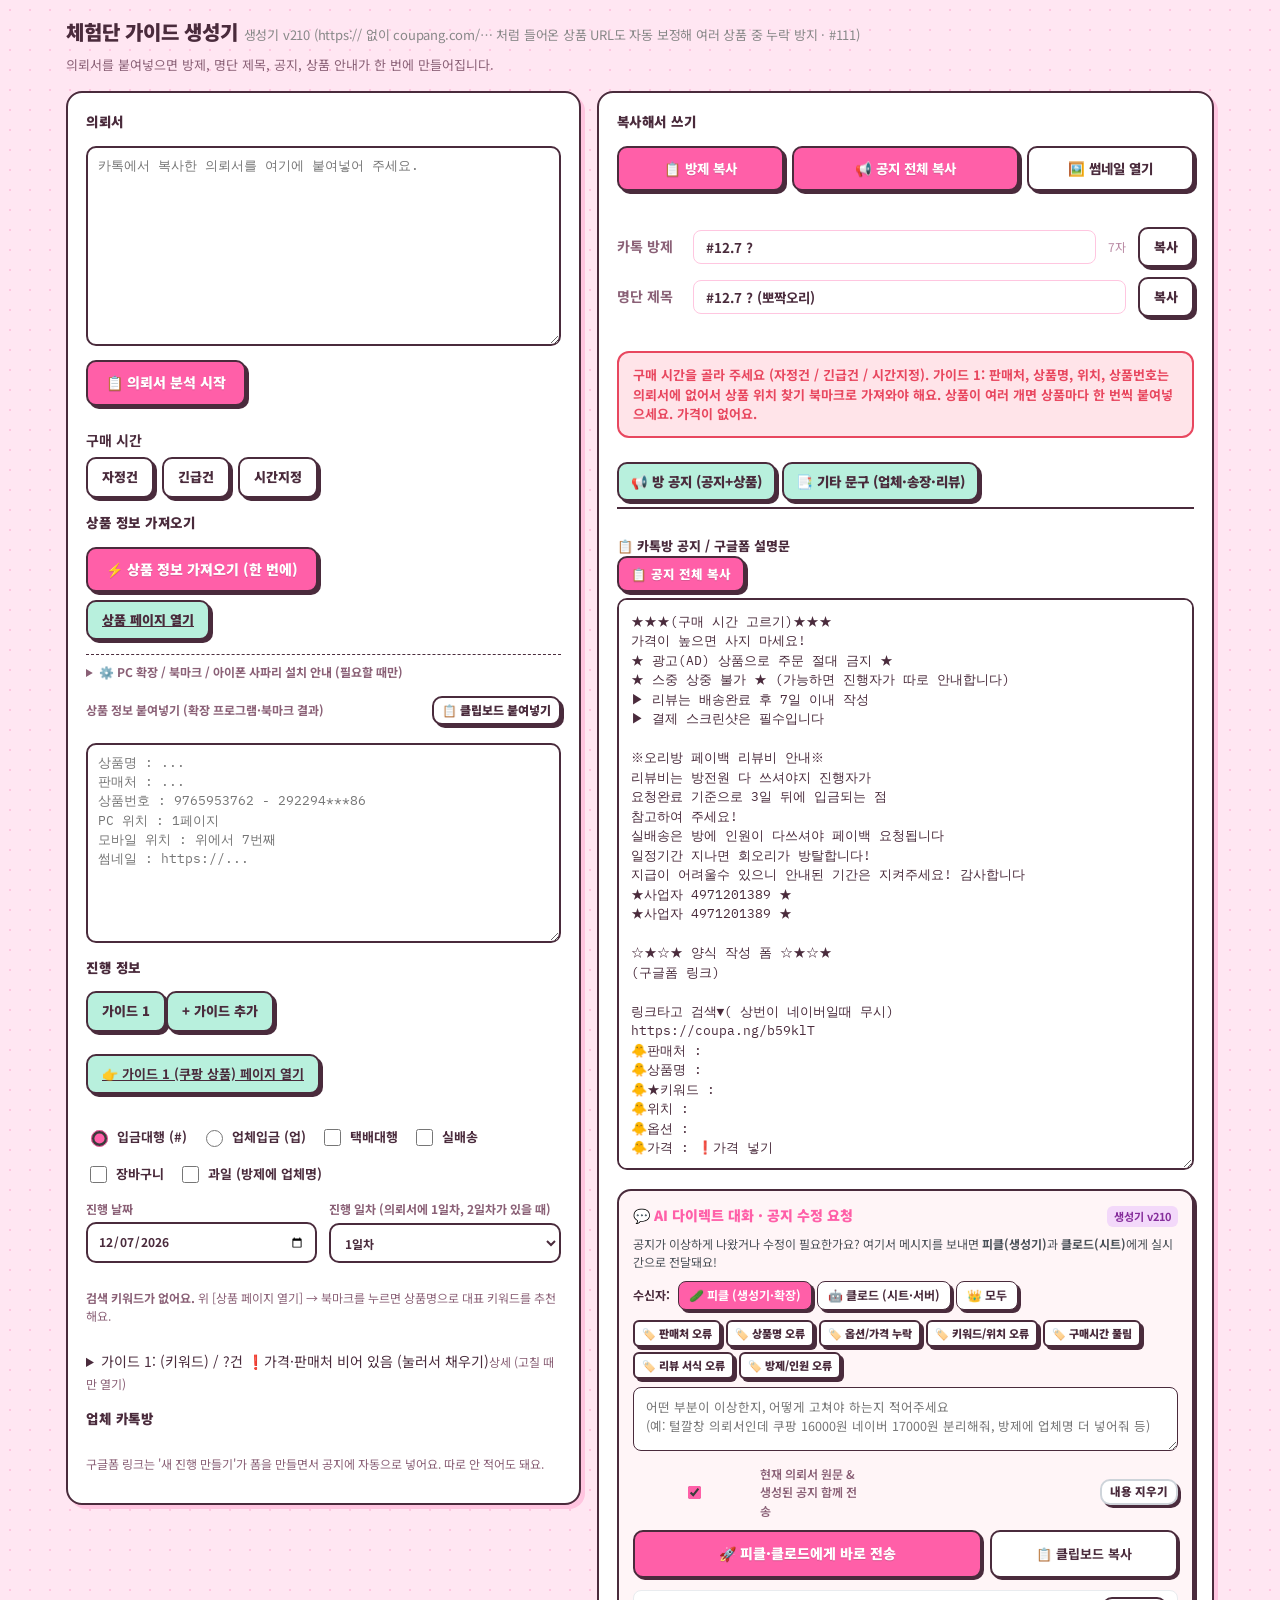
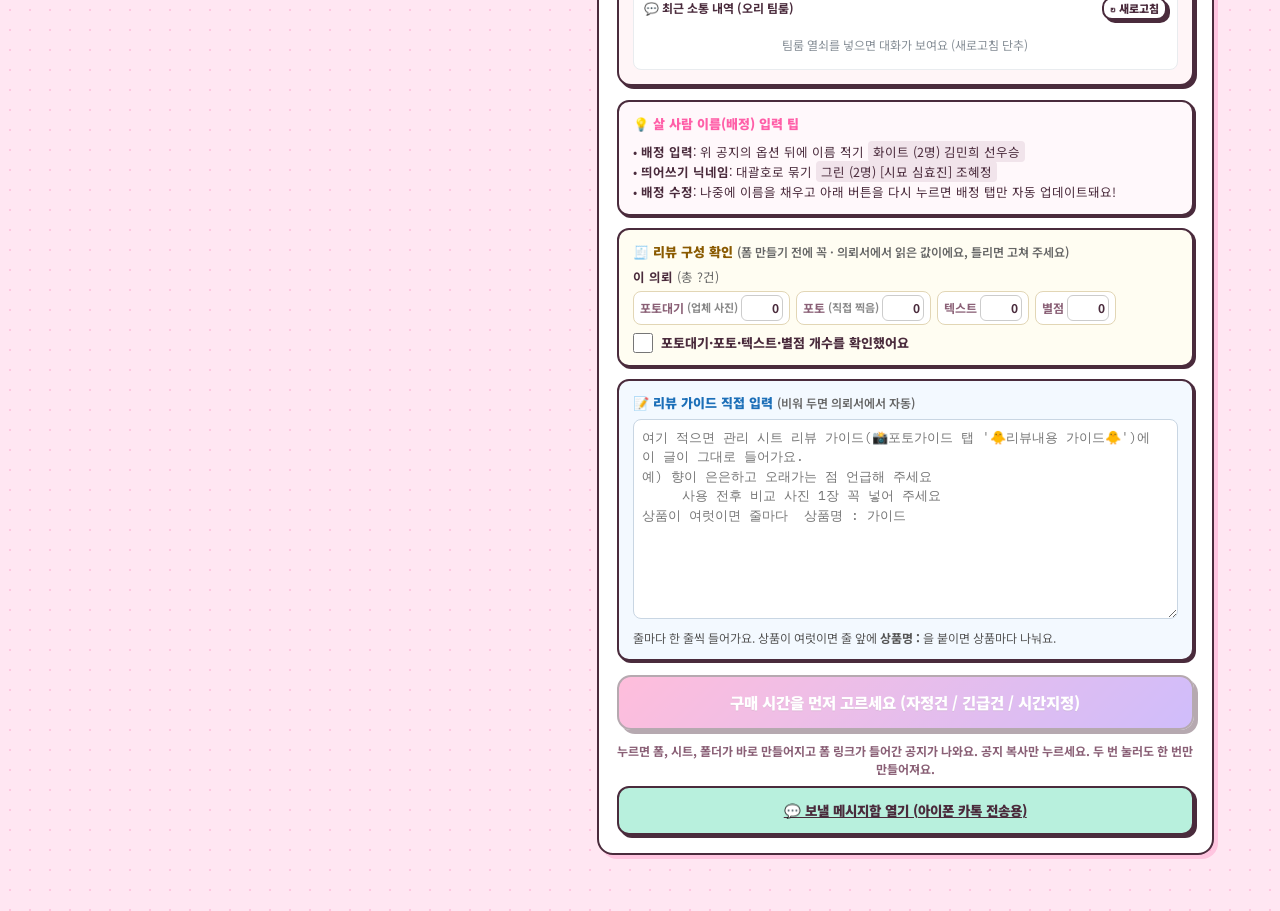
==== commit f169951d: "생성기 v210 (#111): https:// 없이 coupang.com/... 처럼 들어온 상품 URL도 cleanReq에서 자동 보정해 여러 상품 중 누락 방지 + 시험 50" ====
--- a/guide/index.html
+++ b/guide/index.html
@@ -234,7 +234,7 @@
 <body ontouchstart="">
 <div class="wrap">
   <header>
-    <h1>체험단 가이드 생성기 <span style="font-size:13px;font-weight:400;color:#888">생성기 v209 (합성어에 붙은 성별·연령(여성·남자·아동·미니)만 떼어 겨울모자로 · 기모·등산 같은 수식어·용도어 대신 품목(타이즈·바람막이) · 고구마 말랭이 → 고구마말랭이처럼 붙여 쓴 품목 · kwfix 는 항목 단위로 1200자(JSON 안 깨짐)·pname 은 상품 순서 그대로 · 아이폰 입력칸 확대 방지 · shopping-phinf 이미지 주소 차단)</span></h1>
+    <h1>체험단 가이드 생성기 <span style="font-size:13px;font-weight:400;color:#888">생성기 v210 (https:// 없이 coupang.com/… 처럼 들어온 상품 URL도 자동 보정해 여러 상품 중 누락 방지 · #111)</span></h1>
     <p>의뢰서를 붙여넣으면 방제, 명단 제목, 공지, 상품 안내가 한 번에 만들어집니다.</p>
   </header>
 
@@ -433,7 +433,7 @@
             <span style="font-weight: 900; font-size: 14px; color: var(--pink-deep, #ff5fa8); display:flex; align-items:center; gap:5px;">
               <span>💬 AI 다이렉트 대화 · 공지 수정 요청</span>
             </span>
-            <span style="font-size: 11px; color: #862e9c; font-weight: bold; background: #f3d9fa; padding: 2px 7px; border-radius: 6px;">생성기 v209</span>
+            <span style="font-size: 11px; color: #862e9c; font-weight: bold; background: #f3d9fa; padding: 2px 7px; border-radius: 6px;">생성기 v210</span>
           </div>
           <div style="font-size: 12px; line-height: 1.5; color: #495057; margin-bottom: 10px;">
             공지가 이상하게 나왔거나 수정이 필요한가요? 여기서 메시지를 보내면 <b>피클(생성기)</b>과 <b>클로드(시트)</b>에게 실시간으로 전달돼요!
@@ -1541,7 +1541,7 @@
 // @noframes
 // ==/UserScript==
 /*
-  오리 상품정보 도우미 (생성기 v209)
+  오리 상품정보 도우미 (생성기 v210)
   - 생성기(guide/index.html)의 '상품 위치 찾기' 북마크 코드(bm-src)를 그대로 담고 있어요.
   - 상품 정보를 읽는 규칙을 고치면  node ori/tools/build_userscript.js  를 다시 돌려
     이 파일과 생성기 안의 스크립트(us-src)를 함께 맞춰 주세요. (안 맞으면 CI가 멈춥니다)
@@ -2776,9 +2776,11 @@
 
   // ---------------- 의뢰서 읽기 ----------------
   // 카톡에서 여러 메시지를 같이 복사하면 줄 앞에 붙는 "[오리입니다] [오전 9:48]" 같은 머리를 뗌
+  //  프로토콜(https://) 없이 "coupang.com/vp/products/..." 처럼 들어온 상품 URL도 https:// 를 붙여 정상 분리·인식 (#111, 11/23)
   function cleanReq(text) {
     return String(text || "").replace(/\r/g, "").split("\n")
-      .map(l => l.replace(/^\s*\[[^\]]{1,30}\]\s*\[(?:오전|오후)\s*\d{1,2}:\d{2}\]\s*/, ""))
+      .map(l => l.replace(/^\s*\[[^\]]{1,30}\]\s*\[(?:오전|오후)\s*\d{1,2}:\d{2}\]\s*/, "")
+        .replace(/(^|[\s:：])((?:www\.|m\.|link\.|smartstore\.|m\.smartstore\.|brand\.|shopping\.|store\.|talk\.)?(?:coupang\.com|coupa\.ng|naver\.com|naver\.me|toss\.im|kakao\.com|gmarket\.co\.kr|11st\.co\.kr)\/\S+)/gi, "$1https://$2"))
       .join("\n");
   }
   /* '1번) …', '5번) …'처럼 칸 이름 없이 '번호+번'만 적은 의뢰서 (11/20 사용자: 두부과자 의뢰서)
@@ -5974,7 +5976,7 @@
 
       const mention = aiTarget === "claude" ? "@claude" : aiTarget === "all" ? "@모두" : "@피클";
       const lines = [
-        mention + " [생성기 v209 제보]",
+        mention + " [생성기 v210 제보]",
         "• 내용: " + desc,
         "• 가이드 번호: " + curG + " / " + totalG + " (" + (g.platform || "쿠팡") + ")"
       ];
@@ -6036,7 +6038,7 @@
       const g = (typeof guides !== "undefined" && guides[cur]) ? guides[cur] : {};
 
       const lines = [
-        "🚨 [가이드 생성기 v209 공지 오류 제보]",
+        "🚨 [가이드 생성기 v210 공지 오류 제보]",
         "• 문제 내용: " + (desc || "공지 확인 및 서식 수정 요청"),
         "• 가이드 번호: " + curG + " / " + totalG + "번째 (" + (g.platform || "쿠팡") + ")",
         "",
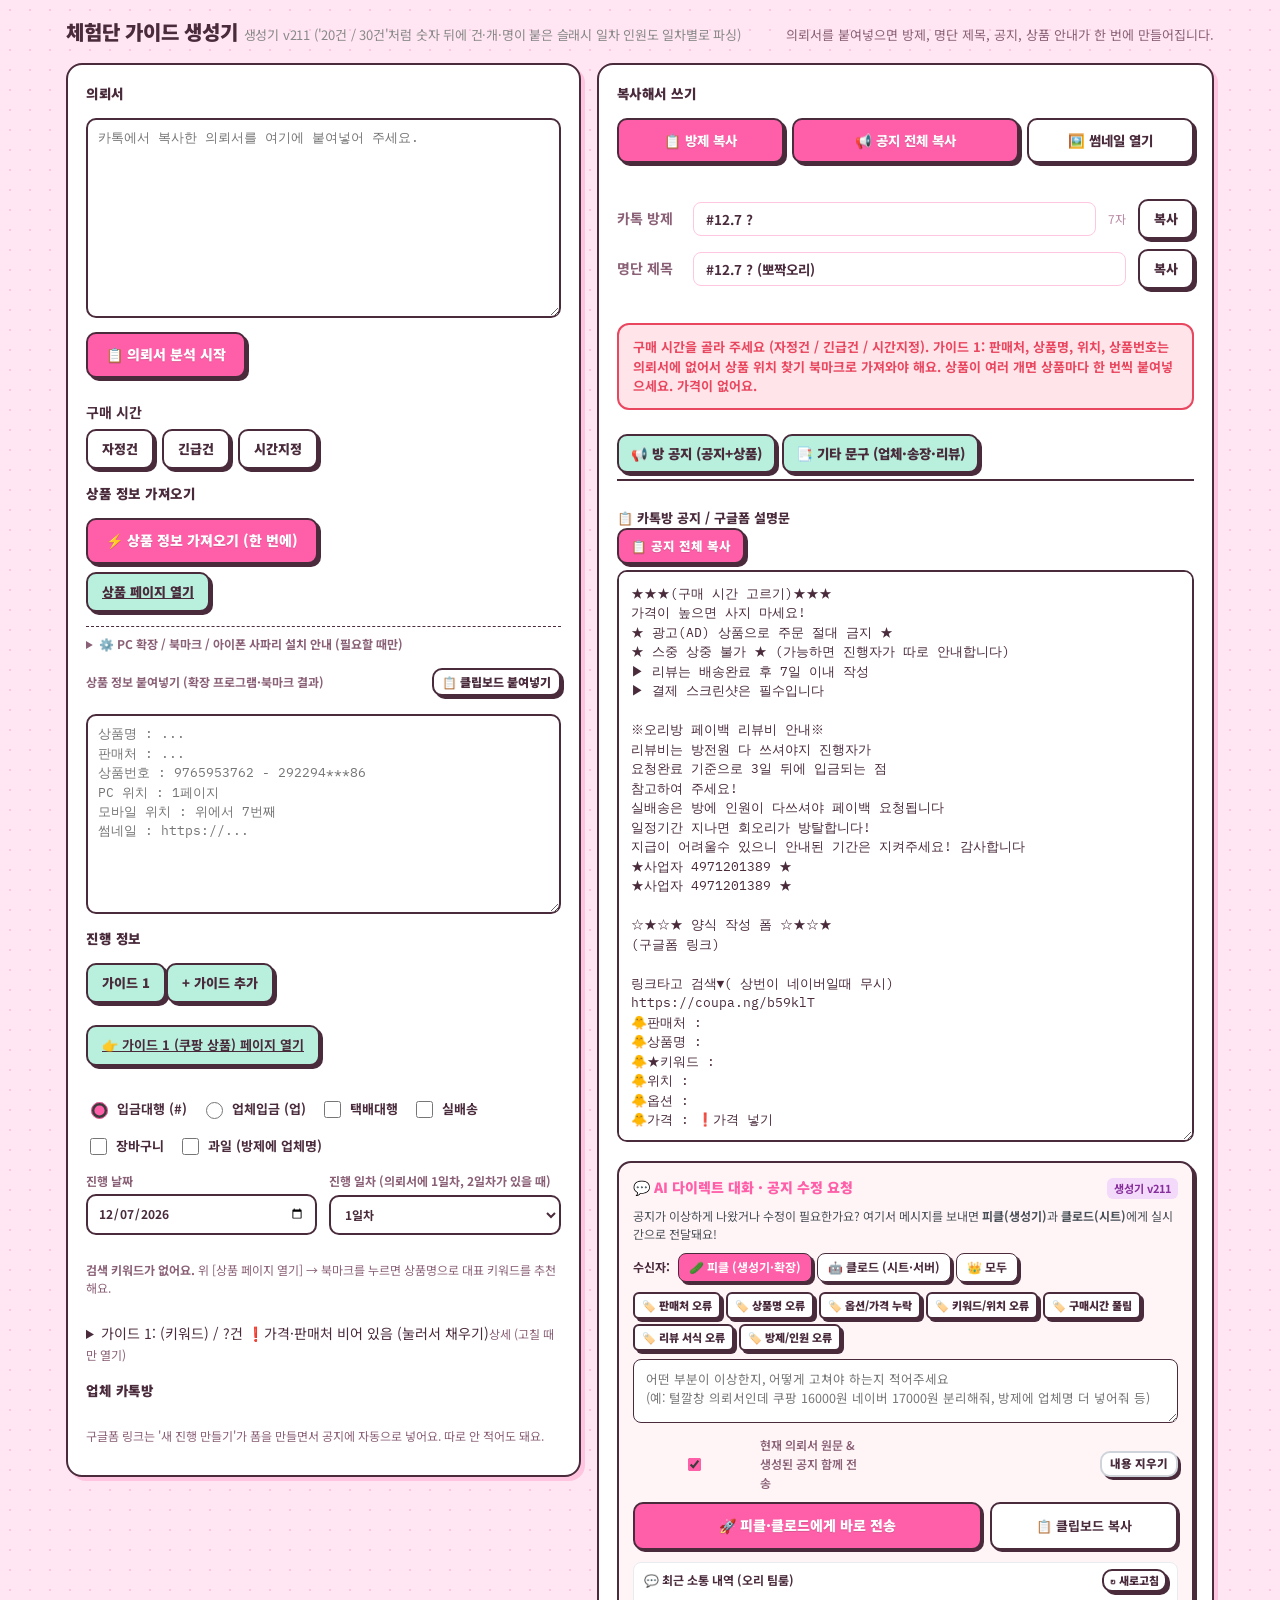
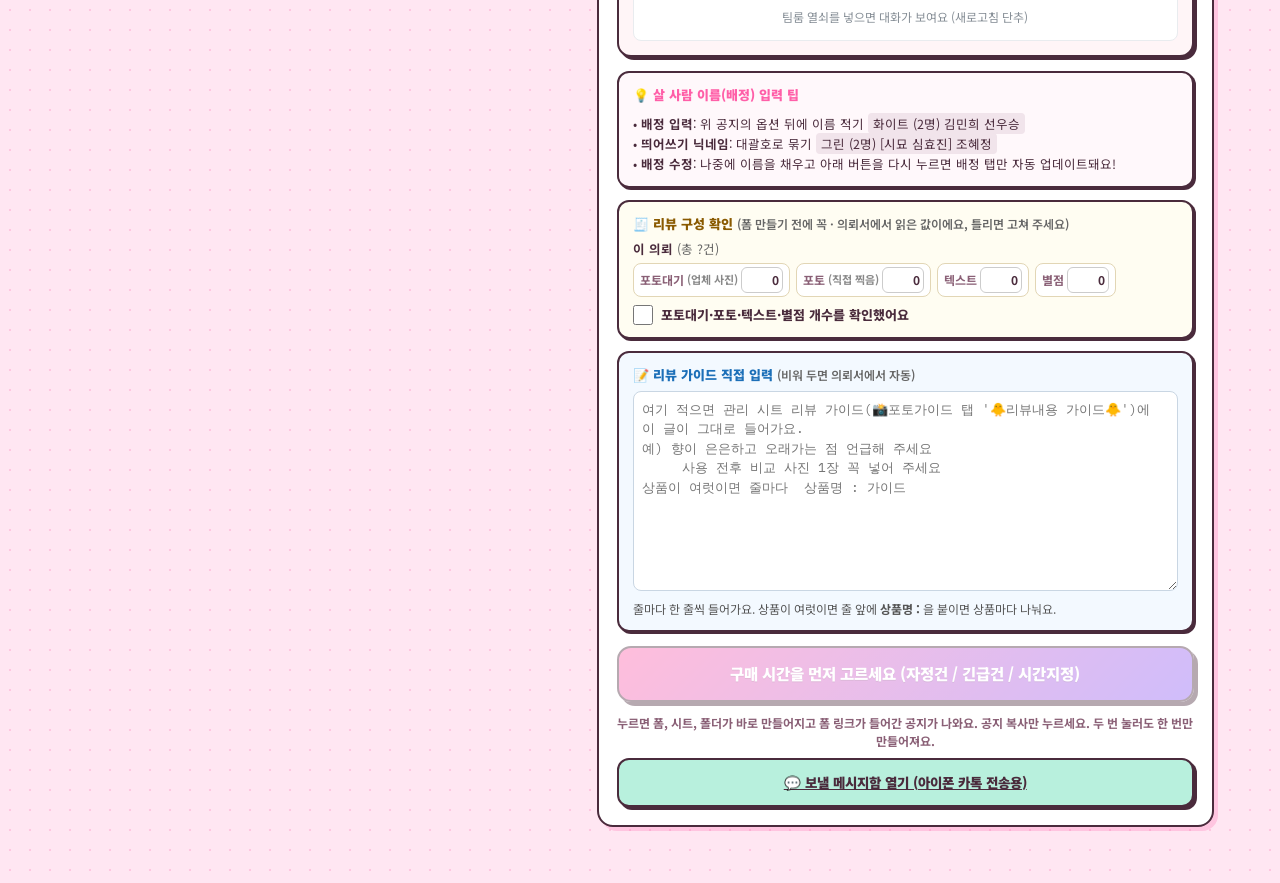
==== commit 3c5a35b8: "생성기 v211: '20건 / 30건'처럼 숫자 뒤에 건·개·명이 붙은 슬래시 일차 인원도 일차별로 파싱 + 시험 51" ====
--- a/guide/index.html
+++ b/guide/index.html
@@ -234,7 +234,7 @@
 <body ontouchstart="">
 <div class="wrap">
   <header>
-    <h1>체험단 가이드 생성기 <span style="font-size:13px;font-weight:400;color:#888">생성기 v210 (https:// 없이 coupang.com/… 처럼 들어온 상품 URL도 자동 보정해 여러 상품 중 누락 방지 · #111)</span></h1>
+    <h1>체험단 가이드 생성기 <span style="font-size:13px;font-weight:400;color:#888">생성기 v211 ('20건 / 30건'처럼 숫자 뒤에 건·개·명이 붙은 슬래시 일차 인원도 일차별로 파싱)</span></h1>
     <p>의뢰서를 붙여넣으면 방제, 명단 제목, 공지, 상품 안내가 한 번에 만들어집니다.</p>
   </header>
 
@@ -433,7 +433,7 @@
             <span style="font-weight: 900; font-size: 14px; color: var(--pink-deep, #ff5fa8); display:flex; align-items:center; gap:5px;">
               <span>💬 AI 다이렉트 대화 · 공지 수정 요청</span>
             </span>
-            <span style="font-size: 11px; color: #862e9c; font-weight: bold; background: #f3d9fa; padding: 2px 7px; border-radius: 6px;">생성기 v210</span>
+            <span style="font-size: 11px; color: #862e9c; font-weight: bold; background: #f3d9fa; padding: 2px 7px; border-radius: 6px;">생성기 v211</span>
           </div>
           <div style="font-size: 12px; line-height: 1.5; color: #495057; margin-bottom: 10px;">
             공지가 이상하게 나왔거나 수정이 필요한가요? 여기서 메시지를 보내면 <b>피클(생성기)</b>과 <b>클로드(시트)</b>에게 실시간으로 전달돼요!
@@ -1541,7 +1541,7 @@
 // @noframes
 // ==/UserScript==
 /*
-  오리 상품정보 도우미 (생성기 v210)
+  오리 상품정보 도우미 (생성기 v211)
   - 생성기(guide/index.html)의 '상품 위치 찾기' 북마크 코드(bm-src)를 그대로 담고 있어요.
   - 상품 정보를 읽는 규칙을 고치면  node ori/tools/build_userscript.js  를 다시 돌려
     이 파일과 생성기 안의 스크립트(us-src)를 함께 맞춰 주세요. (안 맞으면 CI가 멈춥니다)
@@ -3417,7 +3417,7 @@
         r.days.push({ n: m[2], br: [], date: yy + "-" + String(mo).padStart(2, "0") + "-" + String(Number(m[1])).padStart(2, "0") });
       }
     }
-    if (!r.days.length && /^\s*\d+\s*\/\s*\d+/.test(dv)) dv.split("/").map(x => (x.match(/\d+/) || [""])[0]).filter(Boolean).forEach(n => r.days.push({ n: n, br: [] }));
+    if (!r.days.length && /^\s*\d+\s*[건개명]?\s*\/\s*\d+/.test(dv)) dv.split("/").map(x => (x.match(/^\s*(\d+)/) || x.match(/(\d+)/) || ["", ""])[1]).filter(Boolean).forEach(n => r.days.push({ n: n, br: [] }));
     // '3-2'(1일차 3, 2일차 2) 또는 '2~3' 일진행 건수 표기 지원: '-'이거나 앞 숫자가 크면 적은 순서 그대로(3-2 → [3,2]), '~'이면서 앞이 작으면 큰 수 먼저 (11/16 v184)
     // '20건 -> 30건'·'20명 => 30명'·'20 → 30' 범위/화살표 표기는 적힌 순서 그대로 [20, 30] (11/17 v189)
     if (!r.days.length && /(\d+)\s*[건개명]?\s*(?:->|=>|→|[-~])\s*(\d+)\s*[건개명]?/.test(dv)) {
@@ -5976,7 +5976,7 @@
 
       const mention = aiTarget === "claude" ? "@claude" : aiTarget === "all" ? "@모두" : "@피클";
       const lines = [
-        mention + " [생성기 v210 제보]",
+        mention + " [생성기 v211 제보]",
         "• 내용: " + desc,
         "• 가이드 번호: " + curG + " / " + totalG + " (" + (g.platform || "쿠팡") + ")"
       ];
@@ -6038,7 +6038,7 @@
       const g = (typeof guides !== "undefined" && guides[cur]) ? guides[cur] : {};
 
       const lines = [
-        "🚨 [가이드 생성기 v210 공지 오류 제보]",
+        "🚨 [가이드 생성기 v211 공지 오류 제보]",
         "• 문제 내용: " + (desc || "공지 확인 및 서식 수정 요청"),
         "• 가이드 번호: " + curG + " / " + totalG + "번째 (" + (g.platform || "쿠팡") + ")",
         "",
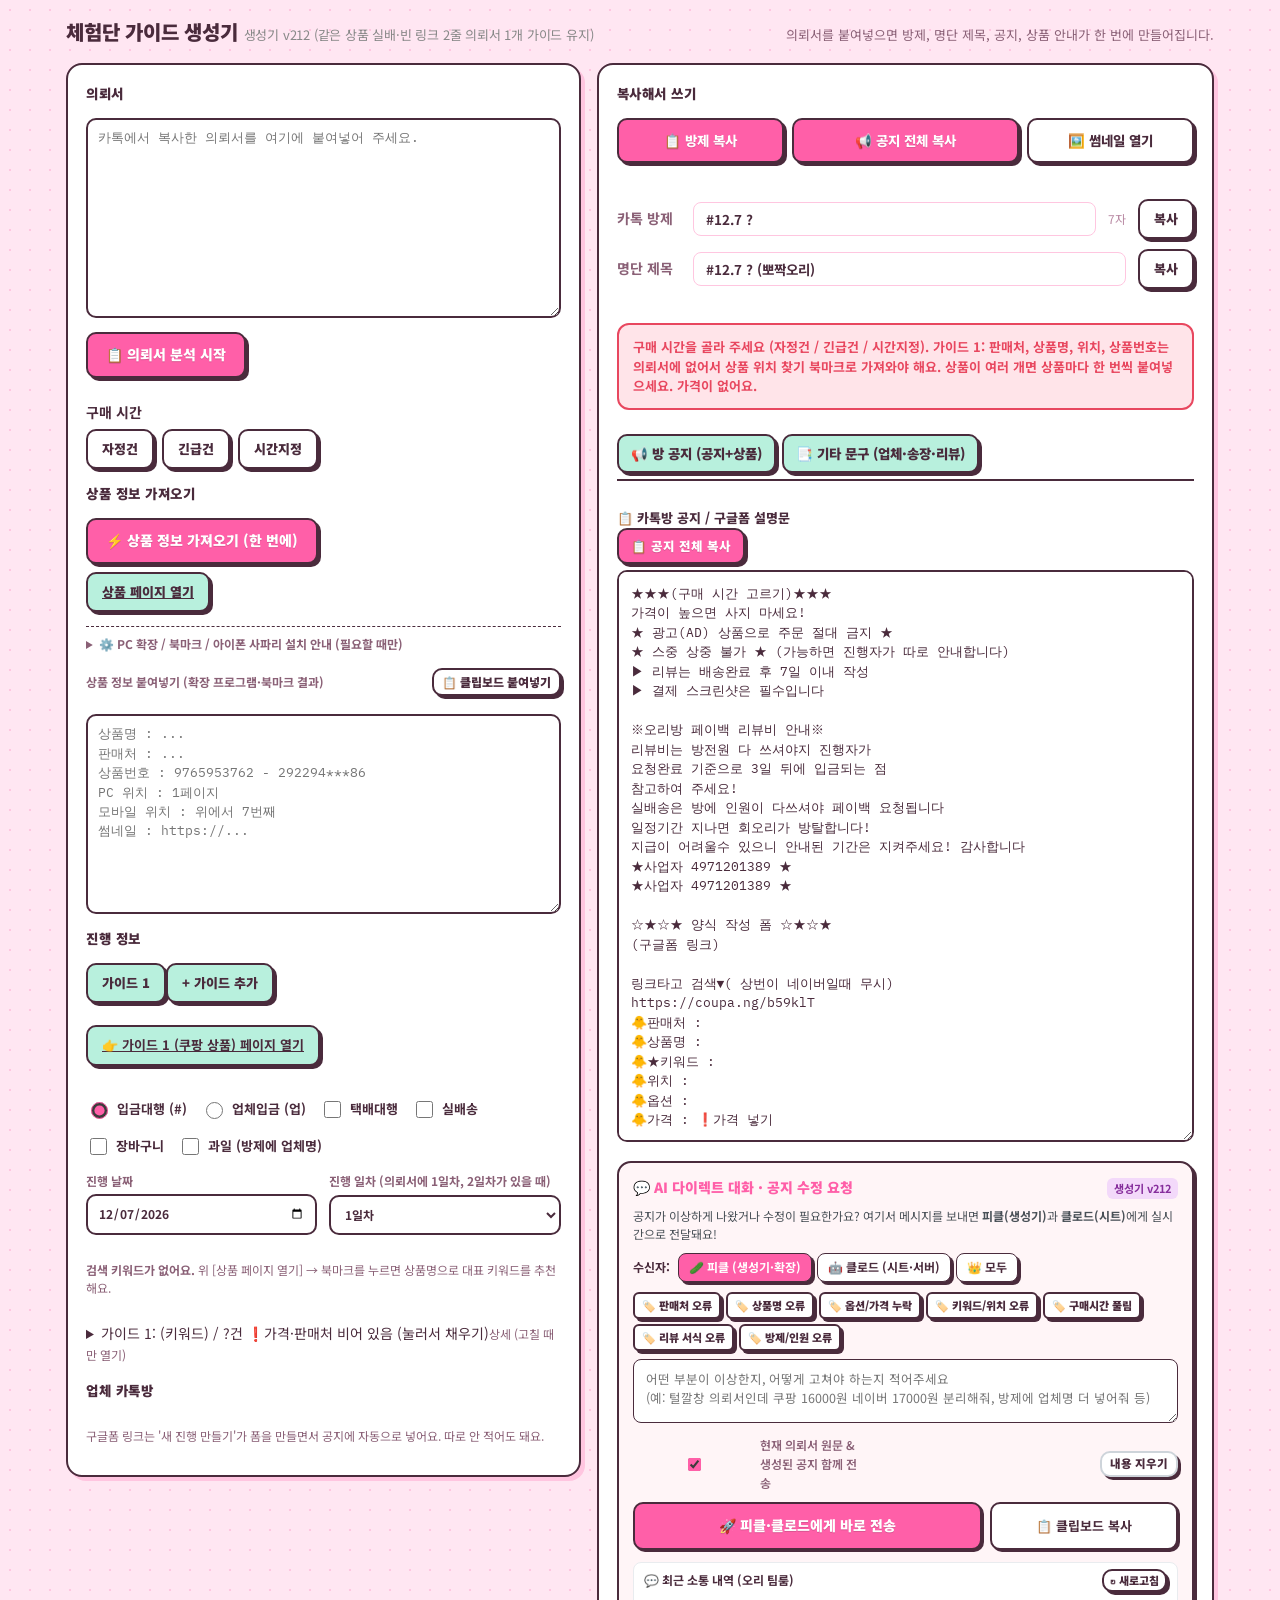
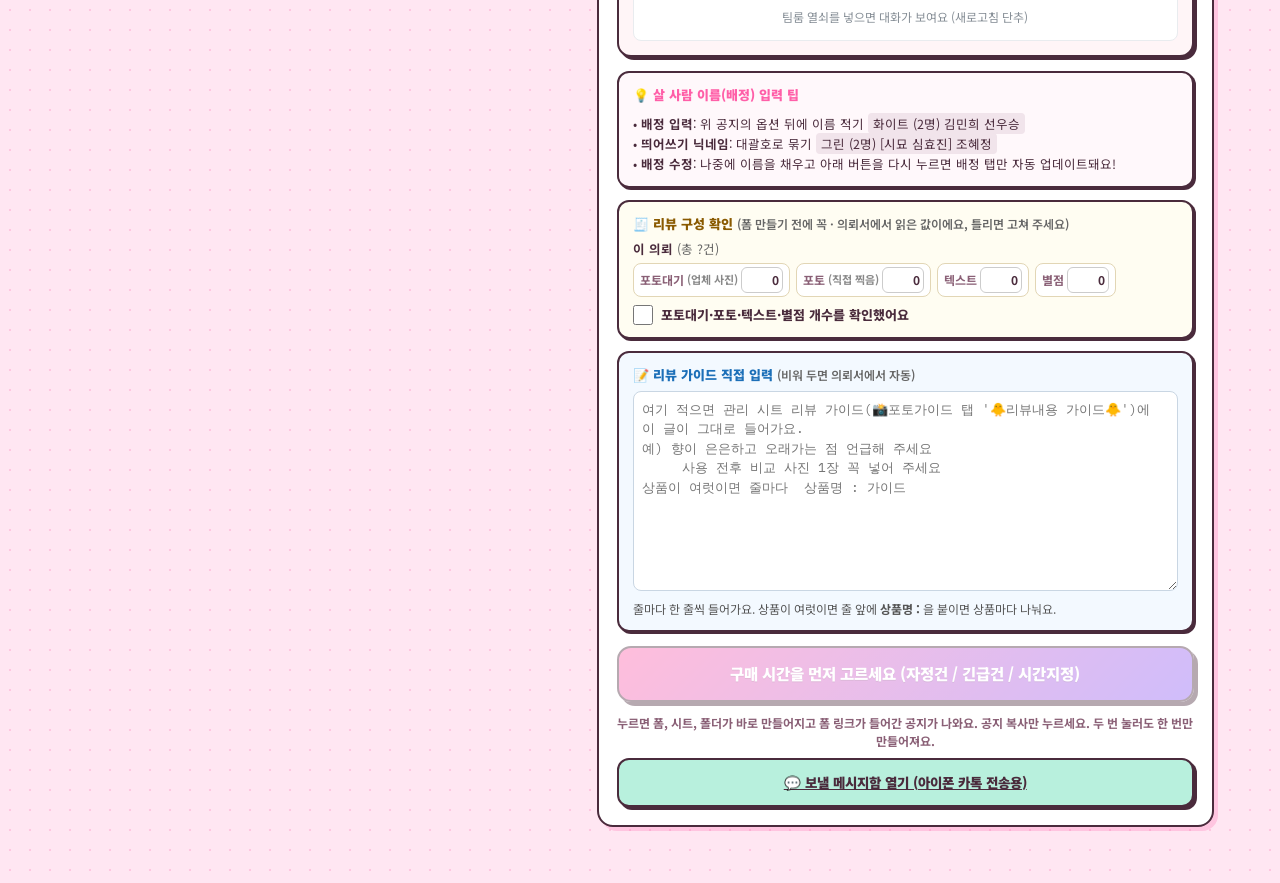
==== commit 57e8e1c6: "생성기 v212 (#114): 같은 상품 실배·빈 링크 2줄 의뢰서 1개 가이드 유지 + 시험 52" ====
--- a/guide/index.html
+++ b/guide/index.html
@@ -234,7 +234,7 @@
 <body ontouchstart="">
 <div class="wrap">
   <header>
-    <h1>체험단 가이드 생성기 <span style="font-size:13px;font-weight:400;color:#888">생성기 v211 ('20건 / 30건'처럼 숫자 뒤에 건·개·명이 붙은 슬래시 일차 인원도 일차별로 파싱)</span></h1>
+    <h1>체험단 가이드 생성기 <span style="font-size:13px;font-weight:400;color:#888">생성기 v212 (같은 상품 실배·빈 링크 2줄 의뢰서 1개 가이드 유지)</span></h1>
     <p>의뢰서를 붙여넣으면 방제, 명단 제목, 공지, 상품 안내가 한 번에 만들어집니다.</p>
   </header>
 
@@ -433,7 +433,7 @@
             <span style="font-weight: 900; font-size: 14px; color: var(--pink-deep, #ff5fa8); display:flex; align-items:center; gap:5px;">
               <span>💬 AI 다이렉트 대화 · 공지 수정 요청</span>
             </span>
-            <span style="font-size: 11px; color: #862e9c; font-weight: bold; background: #f3d9fa; padding: 2px 7px; border-radius: 6px;">생성기 v211</span>
+            <span style="font-size: 11px; color: #862e9c; font-weight: bold; background: #f3d9fa; padding: 2px 7px; border-radius: 6px;">생성기 v212</span>
           </div>
           <div style="font-size: 12px; line-height: 1.5; color: #495057; margin-bottom: 10px;">
             공지가 이상하게 나왔거나 수정이 필요한가요? 여기서 메시지를 보내면 <b>피클(생성기)</b>과 <b>클로드(시트)</b>에게 실시간으로 전달돼요!
@@ -1541,7 +1541,7 @@
 // @noframes
 // ==/UserScript==
 /*
-  오리 상품정보 도우미 (생성기 v211)
+  오리 상품정보 도우미 (생성기 v212)
   - 생성기(guide/index.html)의 '상품 위치 찾기' 북마크 코드(bm-src)를 그대로 담고 있어요.
   - 상품 정보를 읽는 규칙을 고치면  node ori/tools/build_userscript.js  를 다시 돌려
     이 파일과 생성기 안의 스크립트(us-src)를 함께 맞춰 주세요. (안 맞으면 CI가 멈춥니다)
@@ -2900,6 +2900,19 @@
           const m2 = t.match(/(\d+)\s*(?:건|명|개)/);
           return m2 ? m2[1] : "";
         };
+        const plats = urls.map(u => platformOf(u.url));
+        const samePlat = plats.every(p => p && p === plats[0]);
+        const basePid = u => (urlInfo(u).split(" - ")[0] || "").trim();
+        const pids = urls.map(u => basePid(u.url));
+        const samePid = samePlat && pids.every(p => p && p === pids[0]);
+        const hasExplicitUrlCount = urls.every(u => Boolean((u.label.match(/(\d+)\s*(?:건|명|개)/) || [])[1] || tagCount(u.prev)));
+        const hasPerUrlPrice = !!(head.headPrices && head.headPrices.length === urls.length);
+        // 같은 플랫폼의 같은 상품 ID URL이 여러 줄(예: '실배링크 카키2 블랙1' / '빈 링크 카키1,블랙1')인데
+        // 각 URL에 '5건 실배'/'10건 빈'처럼 명시적 건수도 없고 가격도 나뉘지 않았으면 하나의 상품(1개 가이드)으로 유지 (#114, 11/23)
+        if (samePid && !hasExplicitUrlCount && !hasPerUrlPrice) {
+          expanded.push(g);
+          return;
+        }
         let subCounts = urls.map((u, idx) => {
           const m = u.label.match(/(\d+)\s*(?:건|명|개)/);
           if (m) return m[1];
@@ -5976,7 +5989,7 @@
 
       const mention = aiTarget === "claude" ? "@claude" : aiTarget === "all" ? "@모두" : "@피클";
       const lines = [
-        mention + " [생성기 v211 제보]",
+        mention + " [생성기 v212 제보]",
         "• 내용: " + desc,
         "• 가이드 번호: " + curG + " / " + totalG + " (" + (g.platform || "쿠팡") + ")"
       ];
@@ -6038,7 +6051,7 @@
       const g = (typeof guides !== "undefined" && guides[cur]) ? guides[cur] : {};
 
       const lines = [
-        "🚨 [가이드 생성기 v211 공지 오류 제보]",
+        "🚨 [가이드 생성기 v212 공지 오류 제보]",
         "• 문제 내용: " + (desc || "공지 확인 및 서식 수정 요청"),
         "• 가이드 번호: " + curG + " / " + totalG + "번째 (" + (g.platform || "쿠팡") + ")",
         "",
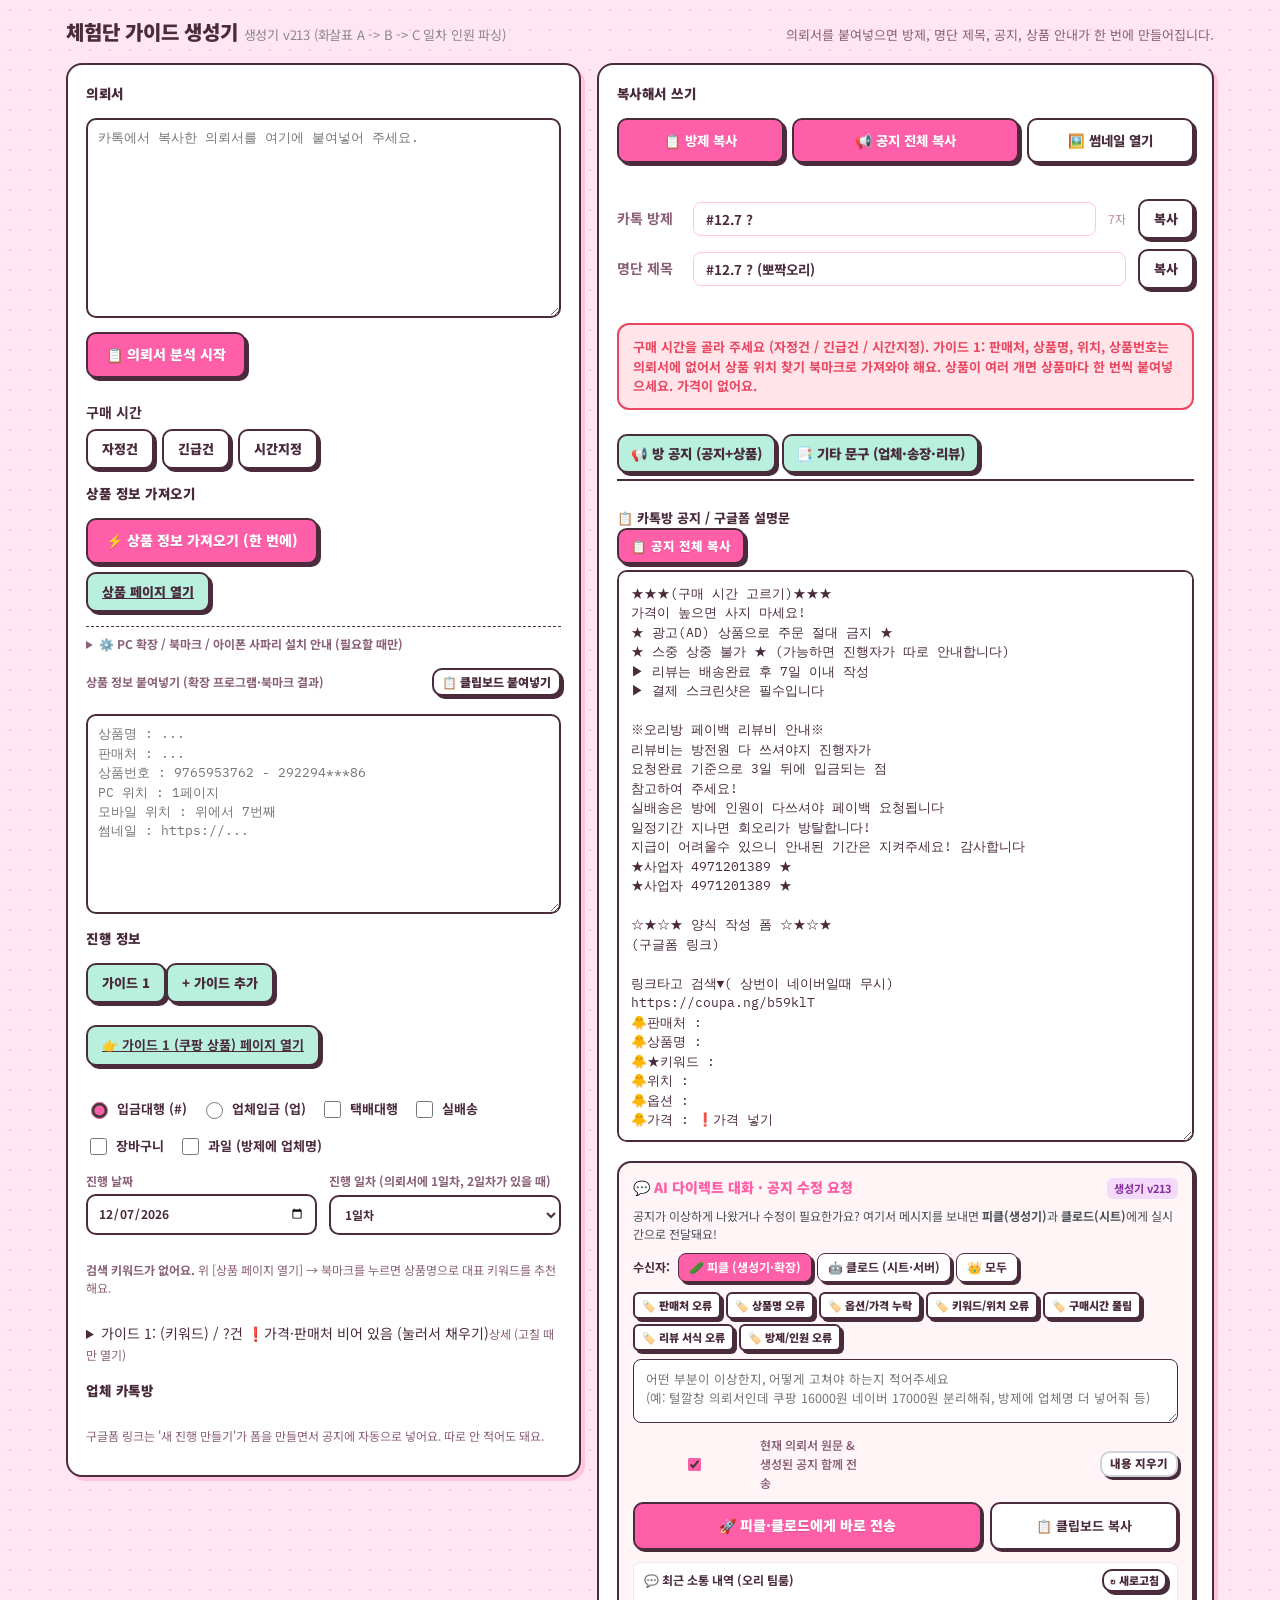
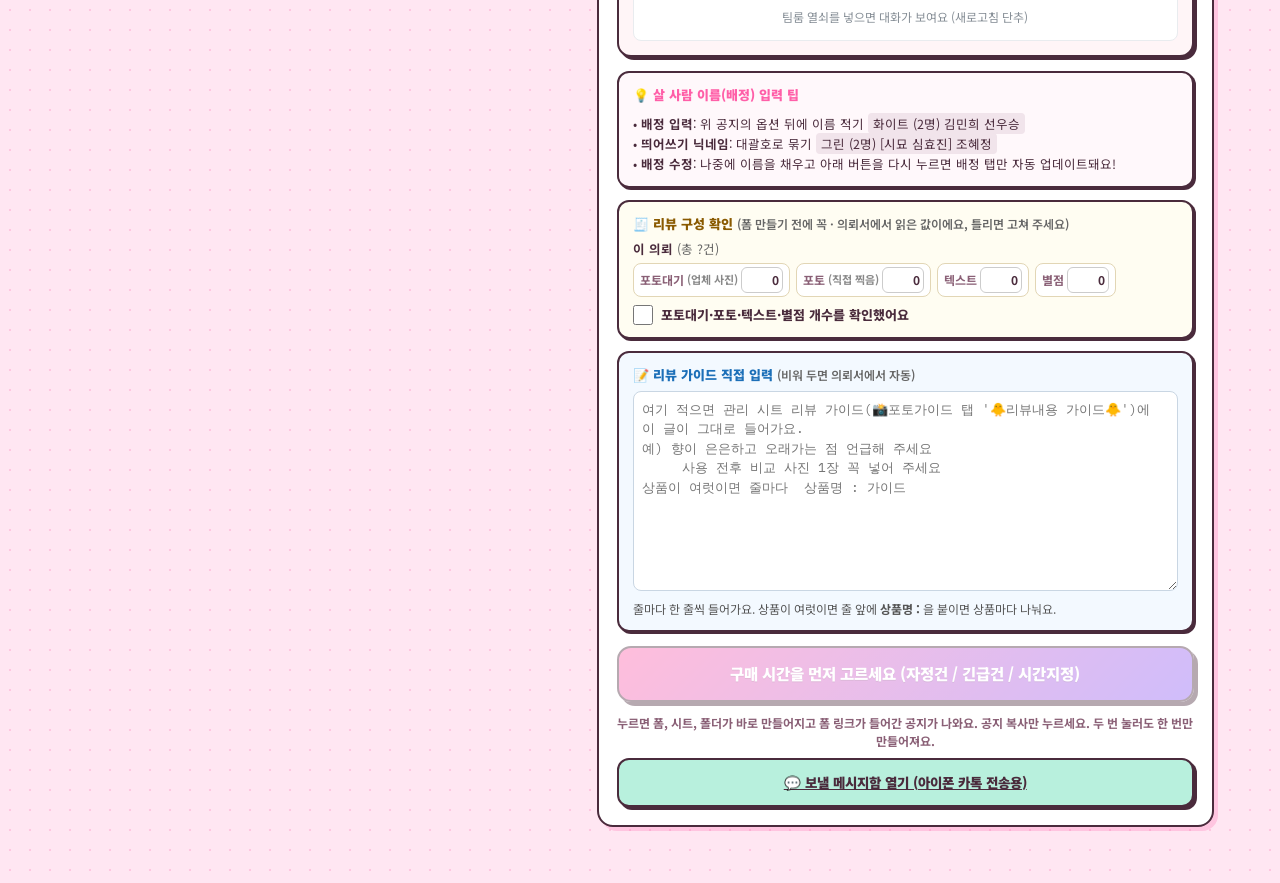
==== commit d8e659fc: "생성기 v213: 3개 이상 화살표(A -> B -> C / A→B→C) 일차 인원 파싱 + 시험 53" ====
--- a/guide/index.html
+++ b/guide/index.html
@@ -234,7 +234,7 @@
 <body ontouchstart="">
 <div class="wrap">
   <header>
-    <h1>체험단 가이드 생성기 <span style="font-size:13px;font-weight:400;color:#888">생성기 v212 (같은 상품 실배·빈 링크 2줄 의뢰서 1개 가이드 유지)</span></h1>
+    <h1>체험단 가이드 생성기 <span style="font-size:13px;font-weight:400;color:#888">생성기 v213 (화살표 A -> B -> C 일차 인원 파싱)</span></h1>
     <p>의뢰서를 붙여넣으면 방제, 명단 제목, 공지, 상품 안내가 한 번에 만들어집니다.</p>
   </header>
 
@@ -433,7 +433,7 @@
             <span style="font-weight: 900; font-size: 14px; color: var(--pink-deep, #ff5fa8); display:flex; align-items:center; gap:5px;">
               <span>💬 AI 다이렉트 대화 · 공지 수정 요청</span>
             </span>
-            <span style="font-size: 11px; color: #862e9c; font-weight: bold; background: #f3d9fa; padding: 2px 7px; border-radius: 6px;">생성기 v212</span>
+            <span style="font-size: 11px; color: #862e9c; font-weight: bold; background: #f3d9fa; padding: 2px 7px; border-radius: 6px;">생성기 v213</span>
           </div>
           <div style="font-size: 12px; line-height: 1.5; color: #495057; margin-bottom: 10px;">
             공지가 이상하게 나왔거나 수정이 필요한가요? 여기서 메시지를 보내면 <b>피클(생성기)</b>과 <b>클로드(시트)</b>에게 실시간으로 전달돼요!
@@ -1541,7 +1541,7 @@
 // @noframes
 // ==/UserScript==
 /*
-  오리 상품정보 도우미 (생성기 v212)
+  오리 상품정보 도우미 (생성기 v213)
   - 생성기(guide/index.html)의 '상품 위치 찾기' 북마크 코드(bm-src)를 그대로 담고 있어요.
   - 상품 정보를 읽는 규칙을 고치면  node ori/tools/build_userscript.js  를 다시 돌려
     이 파일과 생성기 안의 스크립트(us-src)를 함께 맞춰 주세요. (안 맞으면 CI가 멈춥니다)
@@ -3431,6 +3431,15 @@
       }
     }
     if (!r.days.length && /^\s*\d+\s*[건개명]?\s*\/\s*\d+/.test(dv)) dv.split("/").map(x => (x.match(/^\s*(\d+)/) || x.match(/(\d+)/) || ["", ""])[1]).filter(Boolean).forEach(n => r.days.push({ n: n, br: [] }));
+    // '20건 -> 30건'·'20명 => 30명'·'20 → 30'·'30 -> 30 -> 40' 화살표 일차 표기는 적힌 순서 그대로 배열로 읽음 (11/17 v189, 11/23 v213)
+    if (!r.days.length && /\d+\s*[건개명]?\s*(?:->|=>|→)\s*\d+/.test(dv)) {
+      const arrowParts = dv.split(/\s*(?:->|=>|→)\s*/).map(x => (x.match(/(\d+)/) || ["", ""])[1]).filter(Boolean);
+      const tot = Number(r.total) || 0;
+      const sum = arrowParts.reduce((a, b) => a + Number(b), 0);
+      if (arrowParts.length >= 3 || (arrowParts.length === 2 && (tot === 0 || sum === tot))) {
+        arrowParts.forEach(n => r.days.push({ n: String(n), br: [] }));
+      }
+    }
     // '3-2'(1일차 3, 2일차 2) 또는 '2~3' 일진행 건수 표기 지원: '-'이거나 앞 숫자가 크면 적은 순서 그대로(3-2 → [3,2]), '~'이면서 앞이 작으면 큰 수 먼저 (11/16 v184)
     // '20건 -> 30건'·'20명 => 30명'·'20 → 30' 범위/화살표 표기는 적힌 순서 그대로 [20, 30] (11/17 v189)
     if (!r.days.length && /(\d+)\s*[건개명]?\s*(?:->|=>|→|[-~])\s*(\d+)\s*[건개명]?/.test(dv)) {
@@ -5989,7 +5998,7 @@
 
       const mention = aiTarget === "claude" ? "@claude" : aiTarget === "all" ? "@모두" : "@피클";
       const lines = [
-        mention + " [생성기 v212 제보]",
+        mention + " [생성기 v213 제보]",
         "• 내용: " + desc,
         "• 가이드 번호: " + curG + " / " + totalG + " (" + (g.platform || "쿠팡") + ")"
       ];
@@ -6051,7 +6060,7 @@
       const g = (typeof guides !== "undefined" && guides[cur]) ? guides[cur] : {};
 
       const lines = [
-        "🚨 [가이드 생성기 v212 공지 오류 제보]",
+        "🚨 [가이드 생성기 v213 공지 오류 제보]",
         "• 문제 내용: " + (desc || "공지 확인 및 서식 수정 요청"),
         "• 가이드 번호: " + curG + " / " + totalG + "번째 (" + (g.platform || "쿠팡") + ")",
         "",
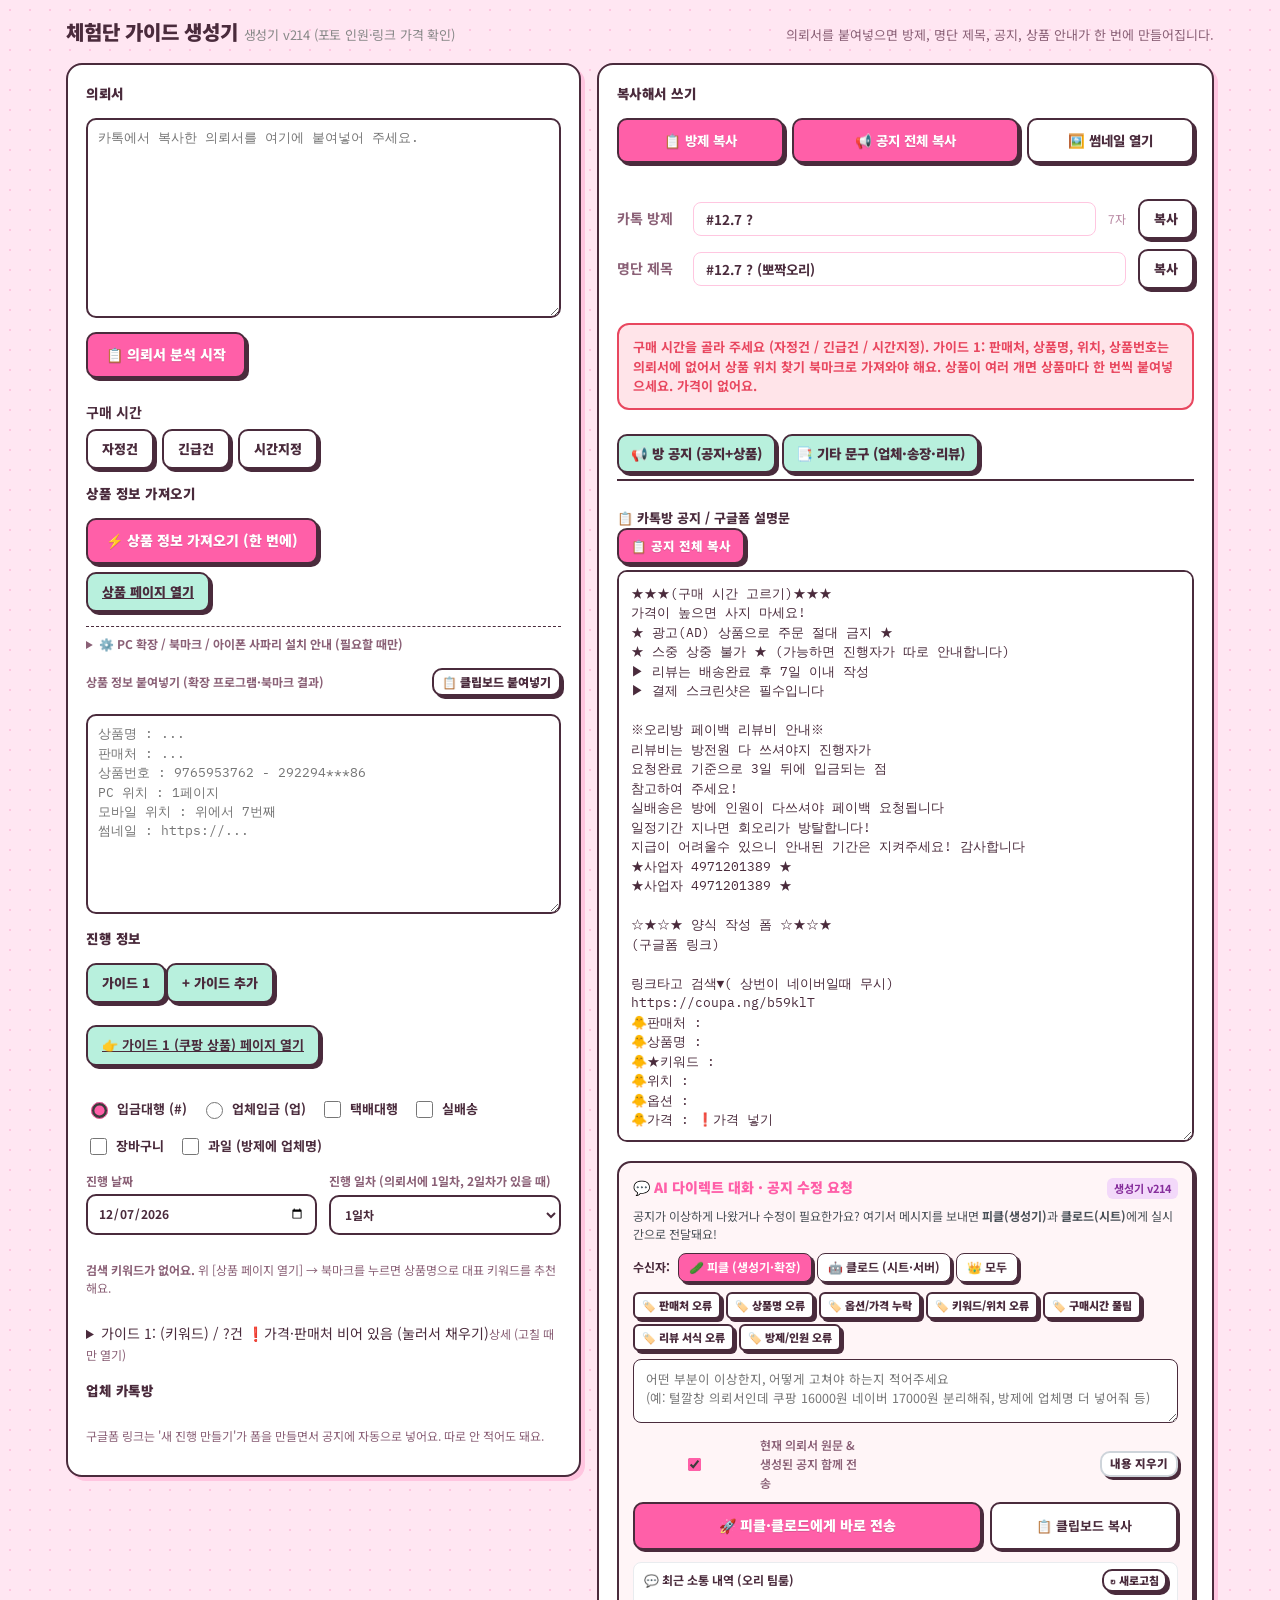
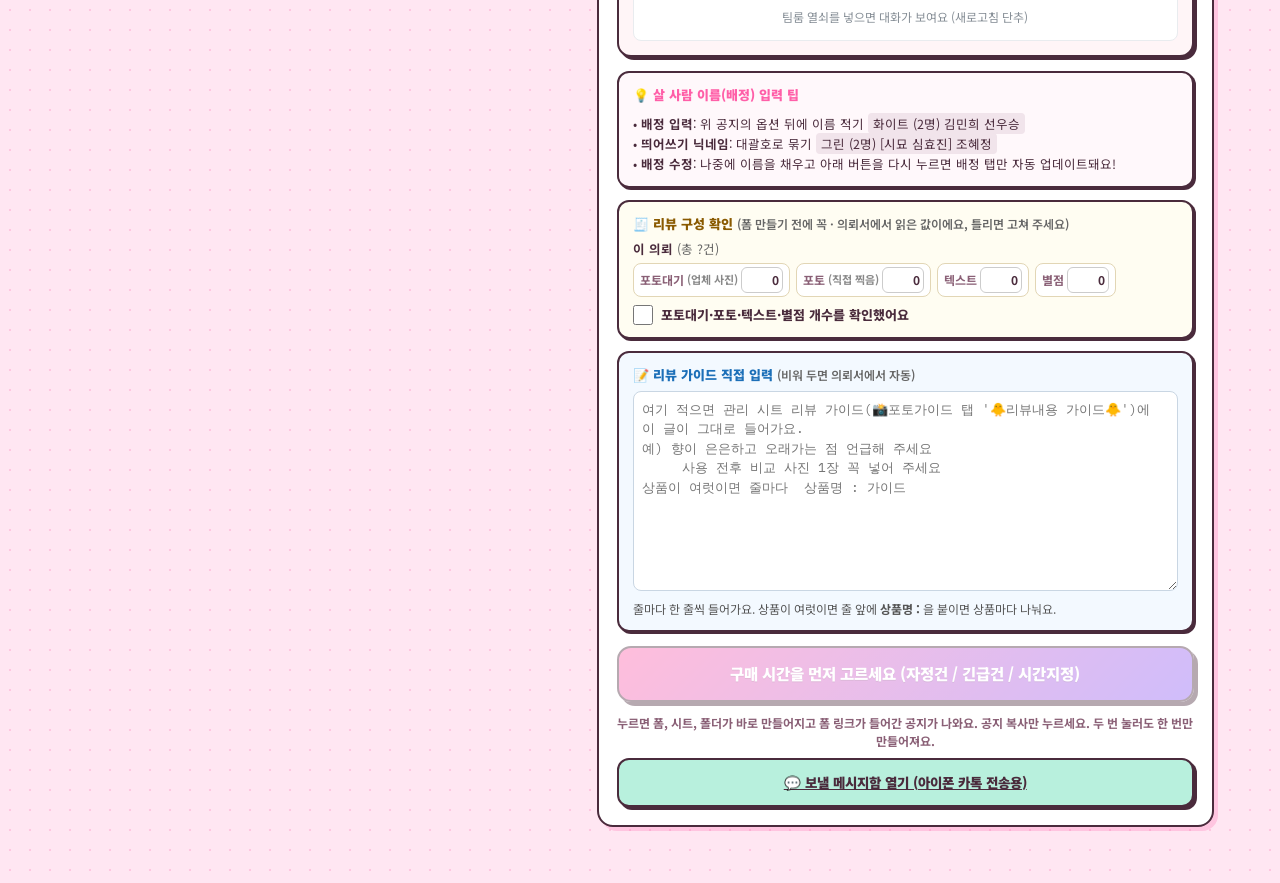
==== commit ac42873e: "생성기 v214: 포토 인원만 적힌 의뢰서(포토2분·포토제공5명) 리뷰 배정 · 포토 줄이 총건수로 잡히던 것 · 링크마다 가격 다를 때 화면 경고 (사용자 11/25 포두부·카드" ====
--- a/guide/index.html
+++ b/guide/index.html
@@ -234,7 +234,7 @@
 <body ontouchstart="">
 <div class="wrap">
   <header>
-    <h1>체험단 가이드 생성기 <span style="font-size:13px;font-weight:400;color:#888">생성기 v213 (화살표 A -> B -> C 일차 인원 파싱)</span></h1>
+    <h1>체험단 가이드 생성기 <span style="font-size:13px;font-weight:400;color:#888">생성기 v214 (포토 인원·링크 가격 확인)</span></h1>
     <p>의뢰서를 붙여넣으면 방제, 명단 제목, 공지, 상품 안내가 한 번에 만들어집니다.</p>
   </header>
 
@@ -433,7 +433,7 @@
             <span style="font-weight: 900; font-size: 14px; color: var(--pink-deep, #ff5fa8); display:flex; align-items:center; gap:5px;">
               <span>💬 AI 다이렉트 대화 · 공지 수정 요청</span>
             </span>
-            <span style="font-size: 11px; color: #862e9c; font-weight: bold; background: #f3d9fa; padding: 2px 7px; border-radius: 6px;">생성기 v213</span>
+            <span style="font-size: 11px; color: #862e9c; font-weight: bold; background: #f3d9fa; padding: 2px 7px; border-radius: 6px;">생성기 v214</span>
           </div>
           <div style="font-size: 12px; line-height: 1.5; color: #495057; margin-bottom: 10px;">
             공지가 이상하게 나왔거나 수정이 필요한가요? 여기서 메시지를 보내면 <b>피클(생성기)</b>과 <b>클로드(시트)</b>에게 실시간으로 전달돼요!
@@ -3071,7 +3071,13 @@
     const items = []; let m;
     TOTAL_ITEM_RE.lastIndex = 0;
     while ((m = TOTAL_ITEM_RE.exec(s))) items.push({ n: Number(m[1]), from: m.index, to: TOTAL_ITEM_RE.lastIndex });
-    if (items.length < 2) return (s.match(/\d+/) || [""])[0];
+    /* 종류 이름 붙은 수 하나만 있으면 총건수가 아님 — '포토제공5명'이 총건수 5로 잡히던 것 (11/25 포두부)
+       '리뷰10개'(3번) 리뷰N개 양식)는 예전처럼 총건수로 읽음 */
+    if (items.length < 2) {
+      const m0 = s.match(/\d+/);
+      if (m0 && /(?:포토|사진|텍스트|글씨|별점)\s*(?:제공|리뷰)?\s*[:：]?\s*$/.test(s.slice(0, m0.index))) return "";
+      return m0 ? m0[0] : "";
+    }
     // 항목 이름 밖에 적힌 숫자 = 이미 적어 둔 합계
     let out = ""; const re = /\d+/g; let d;
     while ((d = re.exec(s))) {
@@ -3380,6 +3386,12 @@
     }
     r.total = totalCount(f.total);
     r.photo = (f.photo || "").replace(/\n/g, " ");
+    /* '7. 포토제공5명'처럼 라벨과 값이 붙어 있고 콜론이 없으면 fieldsOf가 다음 줄 값을 기다려 포토 칸이 빈다 (11/25)
+       → 의뢰서 글에서 포토 인원이 적힌 줄을 한 번 더 찾아 씀 ('포토 없음'이면 안 씀) */
+    if (!r.photo) {
+      const pl = String(text).split("\n").map(x => x.trim()).filter(x => x && !/포토\s*없음|미제공/.test(x) && /(?:^|\d\s*[.)]\s*)포토\s*(?:제공|리뷰)?\s*\d+\s*(?:명|분|개|건)/.test(x));
+      if (pl.length) r.photo = pl[0].replace(/^\s*\d*\s*[.)]?\s*/, "");
+    }
     // '포토 제공 6/ 없음 4', '유 10개, 무10개', '2개 정도만 사진 나머지는 별점만' = 포토 N + 텍스트 M. 실배송·로켓이면 직접 찍는 포토리뷰 (10/31)
     {
       const fullRev = ((f.photo || "") + " " + (f.review || "")).replace(/\n/g, " ");
@@ -3750,14 +3762,14 @@
   }
   function reviewMix0(g) {
     const t = [g.review, g.photo].filter(Boolean).join(" / ");
-    const re = /(포토\s*대기|포토\s*리뷰|텍스트\s*리뷰|글씨\s*리뷰|별점\s*리뷰|별점\s*만|별점|한\s*줄\s*리뷰|1줄\s*리뷰|포토|텍스트|글씨|별점|유|무)\s*(\d+)?\s*(?:개|건|명)?\s*(\([^)]*\))?|리뷰\s*(\d+)\s*(?:개|건|명)|각\s*(\d+)\s*(?:개|건|명)/g;
+    const re = /(포토\s*대기|포토\s*리뷰|포토\s*제공|텍스트\s*리뷰|글씨\s*리뷰|별점\s*리뷰|별점\s*만|별점|한\s*줄\s*리뷰|1줄\s*리뷰|포토|텍스트|글씨|별점|유|무)\s*(\d+)?\s*(?:개|건|명|분)?\s*(\([^)]*\))?|리뷰\s*(\d+)\s*(?:개|건|명)|각\s*(\d+)\s*(?:개|건|명)/g;
     const out = []; let pend = [], m;
     while ((m = re.exec(t))) {
       if (m[5]) { pend.forEach(o => { o.n = Number(m[5]); }); pend = []; continue; }
       if (m[4]) { out.push({ label: "텍스트리뷰", n: Number(m[4]) }); continue; }   /* 그냥 '리뷰 9건' = 글 쓰는 리뷰 */
       let rawLab = m[1].replace(/\s+/g, "");
       let lab = rawLab === "유" ? "포토리뷰" : rawLab === "무" ? "텍스트리뷰" : rawLab.replace("글씨리뷰", "텍스트리뷰");
-      if (lab === "포토") lab = "포토리뷰";
+      if (lab === "포토" || lab === "포토제공") lab = "포토리뷰";
       if (lab === "텍스트" || lab === "글씨") lab = "텍스트리뷰";
       if (m[3]) lab += m[3].replace(/\s+/g, "");
       const o = { label: lab, n: m[2] ? Number(m[2]) : 0 };
@@ -3766,7 +3778,28 @@
     }
     const res = [];
     out.filter(o => o.n > 0).forEach(o => { const same = res.find(x => x.label === o.label); if (same) same.n += o.n; else res.push(Object.assign({}, o)); });
+    /* 포토 인원만 적힌 표기('포토2분', '포토 제공 5명', '포토제공5명')는 총건수에서 포토 인원을 빼고 나머지를 텍스트리뷰로 채움 (11/25 실 포두부)
+       — 예전엔 항목이 하나라 [] 을 돌려주고 rvDefaults가 전원 같은 종류로 배정해, 포토 2명인데 전원 포토(또는 전원 텍스트)로 나갔음 */
+    if (res.length < 2) {
+      const pc = photoOnlyCount(t), tot = Number(g && g.total) || 0;
+      if (pc > 0 && tot > pc) return [{ label: rvPhotoLabel(), n: pc }, { label: "텍스트리뷰", n: tot - pc }];
+      if (pc > 0 && tot > 0 && pc >= tot) return [{ label: rvPhotoLabel(), n: tot }];
+    }
     return res.length >= 2 ? res : [];
+  }
+  // '포토 2분', '포토제공5명', '포토 5개'처럼 인원·개수만 적힌 포토 표기 → 숫자 (11/25 포두부)
+  //  '포토5장이상'(사진 장수 조건)은 인원이 아니라서 안 셈. 여럿이면 먼저 적힌 것 (의뢰서 맨 위 '포토2분'이 7번보다 먼저)
+  function photoOnlyCount(t) {
+    const s = String(t || "").replace(/\n/g, " ");
+    const re = /(?:포토|사진)\s*(?:제공|리뷰)?\s*[:：]?\s*(\d+)\s*(?:명|분|개|건)/g;
+    const m = re.exec(s);
+    return m ? Number(m[1]) || 0 : 0;
+  }
+  // 포토 인원만 적힌 표기의 종류: 실배송·로켓이면 직접 찍는 '포토리뷰', 아니면 업체 사진 '포토대기' (parseAll의 비율 읽기와 같은 규칙)
+  function rvPhotoLabel() {
+    try { if (rocketRun || (lastHead && (lastHead.realship || lastHead.rocket))) return "포토리뷰"; } catch (e) {}
+    try { const el = $("realship"); if (el && el.checked) return "포토리뷰"; } catch (e) {}
+    return "포토대기";
   }
   // 그날 리뷰 종류별 인원: 한 방 안에서 누구는 포토, 누구는 텍스트를 쓰면 불만이 나오므로
   // 날짜별로 한 종류씩 통째로 배정하고(하루 전체포토, 하루 전체텍리), 넘어가는 날에 남을 때만 섞음 (10/30 사용자 지침)
@@ -4482,7 +4515,19 @@
       toast("가격 " + r.price + "원은 어느 옵션 가격인지 몰라서 안 넣었어요. 옵션마다 가격 칸에 넣어 주세요");
       return;
     }
-    if (hasNum(P[k])) { if (money(P[k]) !== money(r.price)) toast("상품 페이지 가격 " + r.price + "원이 가격 칸(" + money(P[k]) + "원)과 달라요. 확인해 주세요"); return; }
+    if (hasNum(P[k])) {
+      /* 이미 들어 있는 가격과 상품 페이지 가격이 다르면(복수 링크의 실배·빈 링크, 다른 판매자 옵션 등) 칸은 그대로 두되
+         잠깐 뜨는 토스트만으로 끝내지 않고 화면 경고(o-warn)에 남긴다 (11/25 피커드 카드지갑: 링크마다 다른 가격을 놓침) */
+      const cellN = String(P[k]).replace(/[^0-9]/g, ""), pageN = String(r.price).replace(/[^0-9]/g, "");
+      const labD = (priceLabels(g, need)[k] || "가격").trim();
+      if (guides[cur]) {
+        const rest = (guides[cur].priceDiff || []).filter(x => x.lab !== labD);
+        if (cellN !== pageN) { rest.push({ k: k, lab: labD, cell: cellN, page: pageN }); guides[cur].priceDiff = rest; }
+        else if (rest.length) guides[cur].priceDiff = rest; else delete guides[cur].priceDiff;
+      }
+      if (cellN !== pageN) toast("상품 페이지 가격 " + r.price + "원이 가격 칸(" + money(P[k]) + "원)과 달라요. 확인해 주세요");
+      return;
+    }
     while (P.length <= k) P.push("");
     P[k] = r.price;
     $("price").value = P.join("\n");
@@ -5377,6 +5422,14 @@
       const gn = guides.length > 1 ? "가이드 " + (i + 1) + " " : "";
       warns.push(miss.length === 1 && miss[0] === "가격" ? gn + "가격이 없어요." : gn + "가격 없음: " + miss.join(", ") + " → 위 '옵션마다 가격' 칸에 넣어 주세요 (옵션마다 가격이 달라요)." + (g.pagePrice ? " 상품 페이지에서 읽은 가격 " + g.pagePrice + "은 어느 옵션 가격인지 몰라서 안 넣었어요." : ""));
     });
+    // 복수 링크·옵션에서 읽힌 상품 페이지 가격이 가격 칸과 다른 것: 토스트로만 알리면 놓쳐서 화면에 남김 (11/25 피커드 카드지갑)
+    guides.forEach((g, i) => {
+      const now = priceAt(g);
+      (g.priceDiff || []).forEach(d => {
+        if (String(now[d.k] || "").replace(/[^0-9]/g, "") !== String(d.cell)) return;   // 사용자가 칸을 고쳤으면 그 경고는 끝
+        warns.push("⚠️ " + (guides.length > 1 ? "가이드 " + (i + 1) + " " : "") + (d.lab && d.lab !== "가격" ? d.lab + " " : "") + "가격 칸 " + Number(d.cell).toLocaleString("ko-KR") + "원 ≠ 상품 페이지 " + Number(d.page).toLocaleString("ko-KR") + "원 — 링크·옵션마다 가격이 다를 수 있어요. 실제 결제 가격을 확인해 주세요.");
+      });
+    });
     // 가격 및 옵션 불일치 경고 (사용자 요청 10/30)
     //  머리 줄 가격이 여러 개(옵션마다 입금가: '#입금대행 택대 9000 12500 20500')면 그중 하나와만 맞으면 됨 (11/10 사용자: 옵션 3개인데 첫 가격하고만 비교해서 다르다고 뜸)
     const hps = ((lastHead && lastHead.headPrices) || []).map(x => String(x).replace(/[^0-9]/g, "")).filter(Boolean);
@@ -5998,7 +6051,7 @@
 
       const mention = aiTarget === "claude" ? "@claude" : aiTarget === "all" ? "@모두" : "@피클";
       const lines = [
-        mention + " [생성기 v213 제보]",
+        mention + " [생성기 v214 제보]",
         "• 내용: " + desc,
         "• 가이드 번호: " + curG + " / " + totalG + " (" + (g.platform || "쿠팡") + ")"
       ];
@@ -6060,7 +6113,7 @@
       const g = (typeof guides !== "undefined" && guides[cur]) ? guides[cur] : {};
 
       const lines = [
-        "🚨 [가이드 생성기 v213 공지 오류 제보]",
+        "🚨 [가이드 생성기 v214 공지 오류 제보]",
         "• 문제 내용: " + (desc || "공지 확인 및 서식 수정 요청"),
         "• 가이드 번호: " + curG + " / " + totalG + "번째 (" + (g.platform || "쿠팡") + ")",
         "",
@@ -6225,7 +6278,7 @@
   // 확장 프로그램(gen.js)이 붙으면 [자동 가져오기] 보이기, 결과가 오면 '상품 정보 붙여넣기' 칸에 넣고 바로 읽음
   // 확장 프로그램이 예전 버전이면 알려 주고 [자동 가져오기]·[한 번에 가져오기]를 안 보냄
   //  (11/3: 1.7.0이 깔린 채라 쿠팡마다 '생성기 새로고침' 안내만 하고 한 번에 가져오기가 몇십 분 멈춤). EXT_VER = 이 페이지 EXT_ZIP 버전 (확장을 고치면 같이, 시험이 확인)
-  const EXT_VER = "1.8.12";
+  const EXT_VER = "1.8.13";
   function extOld() {
     const v0 = document.documentElement.getAttribute("data-pl-ext"); if (!v0) return "";
     const a = v0.split(".").map(Number), b = EXT_VER.split(".").map(Number);
@@ -6451,7 +6504,7 @@
   const bmShort = "javascript:(function(){fetch('" + BM_URL + "?t='+Date.now()).then(function(r){return r.text()}).then(function(t){try{(0,eval)(t)}catch(e){var s=document.createElement('script');s.textContent=t;document.documentElement.appendChild(s)}}).catch(function(e){alert('상품 위치 찾기 불러오기 실패: '+e)})})()";
   $("bm-drag").addEventListener("click", e => { e.preventDefault(); toast("클릭 말고 북마크바로 끌어다 놓아 주세요"); });
   // 확장 프로그램 zip (이 페이지 안에 들어 있음, 버전이 바뀌면 같이 바뀜)
-  const EXT_ZIP = "UEsDBBQAAAAIABG2dV0N4bKdE1QAABz+AAAJAAAAZXh0L2JnLmpz7b1rc1TXtSj63b9i0fY2a0HTknjFbsLmOhjHlB9QYCepkmRuS1pSt9Uvd69GsN2kZGiIbORYxJIRRFLkYxmEg0+EkEHKFidV3H+Sj+ruun/hjteca65HC2E7++469zoV1Os1H2OOOd5jzK49VuvKJ+0/TVituUZrY9ZqrfyvrfUVy25/cr/59X2rfWumtfCt1Z5uNL+e23q83lxYdl6wLKsn9Uqq27J7erp6nLS1tT7Ruj3dmt+0e1KHUt2O1Vy517o+b+EHk+PwpbXXav1jsT35NbS/3Ly+DO1ON++ttebXrObcMvyCUUxgDw8XWxvLTx+3Fu63rs81v2hYrZvX6K2VaWymeW+i9WgphSOAMXR3Hej5PQ7Bat79tL0w25oft7C/tU+3Vqb0vL7ZbF2btF/9xauHX+159dXuQ47VnpltXp5tfrtpte7exY+gr62VRuvmlNVsTDTvQ3d3/4i9tm6utb5aazXmbBk2vBgYqeUPFGcOo4F/X0nie+2bsw4CQAbQvDvJo5y0tlavWP8cn7aa15ea367LOGkYN9eadzbt1uX7rdv3WgtTBP35dQK4Ah9Pqv1HmOxa6+44jBmGZ7VmGnj9ZBbmBlBanUjr6S/ONB+uWf+89ier9fl6s7EEqwQ3x3FV6ebCDep65Yk0dfo4DHC8deVTery1cosef72y9WCtNbdJi/DdMiwHtmO+uLqy9XDTaj78AYbP6yNPWxNz0G4aV6Z9Y45elp97ofnxrdV7PJDGXHN90vzpPx6/Awh5ean158nml3PNuxMAOavn94c0FAhCNLe15mqj+dk0TGuq+cUtGXDr5v3mX+77QMOVbzZmAc8R83a3/rDZnrlBvW40Wp8tAXhutK59TggwvwlL2Vr8RLW0OAcA3q3QV+Bx91OEP2AJYGTPYVj8JXhPngBaOjIa6RO7RdSbgWWcWU4zrJ65rgQXc0lhk+j13KsgqoGkgN++8n1rHnfRI14lwEceO+Jja/4Jo7fGwQbuf+jUgsZg4jI22IIwUwBVLwC+NT/pD7Pf6pU1aja+gS0h3fb7b6oB9QO6L7ceTVuI3s2FSYSu4KrVnGjQksxM0i09QMfa0/XCYKlY9azfnDhz9uSpd62j1mC2Uiq4qUqt6OXg74jrvZMp5obdqmc7qfNupZorFY/4X517/8zb8FUi63nlarqrq5IZS43kvGxtoFZ1K/Ca5xa91GCp0FWtfZgr7hvIDFw0fsq7qVypq+IOV7uybmao2jWYz9SG3C4vU/VyxZF9I5VSrbyvWPJyg+6+TM0rFTIejGJfz4We0Vqlq1TJdbkXvK6CjDP1YbVUTKgxvvP+azi+d0r/kcvnM12HkKzmTmdLRfeIdfz0+xb/tk6dtXp+ce6Qlc+NutY7mUG88TvHeq1czru/dQfeynldh7uBAqV6Dln2W2++987bSX731+7gaMmxfsOQ6er5ReqQ9U5pIJd3u3oOneg5+Ip1NjOcgSEe7j6Y6vGH9drvTsO4Dqnrat51y3CjULWO/rtVdMes07AOuaprV/BG1fXeg+Uo1Ty7koSXHOfIC3nXswDKF+Gr4Uy+6ibp6myuOOjCre6kNZiBn3n/8VipMgpXxVo+f+SFF2ShM4MIy1SpeDyfGxx1h1KZoaG3c1VYNrdie5kB7P1jq+plKh5eOkesS9B31x5rn/4P0Hu+1XgAG691axzpMWBqc+XPxOdG3CKsB1BsTXSRk61+j9xlP3AyvxWiwqohg4Eh1V4EorEwIbuESaHNpBB5DdCjrfVxhzq/22h/9Sntt1v3aL+pFoleCJd7uNa80mBK+egWUi/YXNCn8MLWxjr9edCArdW6OxUcWK8QG9iXrcX11uwS3OxPRwgMbbg/LSk6c3MNd68mNzgy2pXryK1aq7PNv8DrX0wCe8I9iSsLgHtPFitpIdK/h2thdR95IVO9WBy0hmtFWjl6MVOBfWo7sFC5YYL5e45Vcb1ahR8fsRjJStBAZiyT89Qur3qlSmYE/rpVxF7c7XYCv0g4qcGMN5i1oVFAAPvjS4BxqklbxlZK0Y96nUaJmBEeW7lWzf7aLdoFHBqPYUSPwRj4ERr3rhE16iOWV7kInwQGC9hXhZEWh96B0cKo7RG8dXIoaZ0a+NAd9FIZmMRI0f7Y8i6W3bSVKOdPQ/8J6xLsGCcJzQ1XMgX35FDaGknJT0Rm65JFc7VsF4Z5CWYhW9L1YOwwXOzTrfBGkKlDH9h1Wp7hQFI5GInuQe6rbgBG3dalI53gDl3Z3Haae7gUhP/HNEzadoaUAdz4b+uAayICgSiDFyj6aHS1R2o5oKQ5GMyFVNYr5J3W/KyVq54sjLxfyVsoUogIsvV4rrVxi0TO/d3mdgVW+3DNYBX646NWjcYG+0MABrfOehUg2XYNZ5xIAKWwaGm7+lL2sXS5OFL/sOweG6mPuQPl+khuuD5QKDvwpPfYi/31l5yuXMpDTgP0TSGbV6m52Ipcdn1AnOZYuq+rrws//KCvq39vX8o5BhfVbKm8r5zNFYf7UmUgWcAw+lJF16vjgzKykriHA/nSyDDQ6ypcZoDD8d1yqerJ3cDbwK4KA8VMLt83tKcPGFutnCmODA4V8XfB6evyp3DkBVixEDstFQV5A2TWLiQFYRwFUdoPBYTiLh/F9PaQFwopxHTr6NGjiOyArG+6FTfhCOba0iS+7QIDiPnkjFut5b0E7k61VQGzgZmmLXgR/tL+4LGkAIieY5UuvocQsPk5bfqOzZ+FL3A48OcMbFA7tFkKqcogbssi7BHsEP8mrXJuCC/gD+4CLwtjor1XsV5+2RglrkmtmragOXhPbRdX2JWbH06dO4cdn6hUfLSE59CImyrwIjgIXxfmEG020fr710CXlSgPMmd7chlugywYavySsMTOUKAmAQ7RXnwgd/78NaD9CRx2IVWr5B2aXWB5iTucqQGVxReSBkkKQCVmjqjuPW6gjHp7mufWAUIWkf9LLwjrb83eb965DzpEa/YTu3QRGLwjXBmpi6ZQqLahnHp7DbguCs3tL9aan0+jHihgtVntevpYKxfIxBVFevgwKXxVdBIRaB3FIwUXX0cBDmAFwpXmPApNCUkNGoXsZ5RYmi04QSvA1CpVIHCh9HXGHTlxoWwnPkCojML/E3191T296f9783Y//rJTe52XEkkrUUg4BKTefqe3p181BE0XbFpVIZoF7HjETmjgJBxCdbnLs1ydaM+u+0RzV4DYdTFdgZaov134MfwNwAAwBm6bZCIIIniIN6tA5hg8H+PI0vhPUrahP5rvrsoY01ZkM3bch0D0wkKAQk9CzhFZDZwfCa+Aba9nPDdVLI0Br9tnyLC/tHr2W3usw93wX5BC+ZuUWCAqVaSULt1A8QpErtvTKav5yXzz8iyKXYiD1wFzJiZRTUVm2VjHVxK0d5XEgXRsW/5KWqVp9GCR8s8ilmpVcI0+mfmM9LUHa2jymBvvxFjToB/rfqAJ0hvRTnGfRv7J/G5HabBKkMWZgnwKIi+JkQ/X1BxBHxRFUxTnxizsbbTVRMQACzfqbj263RbKoHfu087ixVFsHpfN6QT+kNArcAHRGEXd5vWJZpyYMovGLMvWnTvRddhRXyC386L/c/[base64]/PKBQ2sW1mEMHJpA88HWxiRC3m79MNecHLcOdrfWJgRlBADcN3c8XKpYNt7Nkd4Cf35pvYJ/9+51tGxPeq99CHb4Efk6CipUEXA+IorkrH8HYRroRs76N1Ajiep1x3HXKM7g9rm+hLxLY45lI4V/J+NlU5VSrTgEzXdZ+x2k+Di7hJaAUGrhlpkzA+TKMDuXeDMIuF3lSmmoNuhVgVgP7a2PlEpD1XdLR+teqQoypJJA+7pyvoyITcLKCybiH5zcUaR70GaXllqHctXBEkimF+M/hP+sAUCnUd48VgC0PQRbRsRnwpdeI3m9lAdUvAgAGUHBti81WumK7VrJ5dwq4t+pi2wn8NtiCNhqOvVcwenQWEjjqw5WcmU0AaXcC+5gzXPP0g2UUUlxTPt6GMuUqOqR0J62ehMkmCT6g8QFN0SX1b622PpsKWTERdJrG0bVObJ08qtAzx6gSRGJGdC05nf/SZa8+UlHT3NXGAU6zZHpOfGaW3ORTaeJ5ySzEaDpE7No/dhanTQYEclIa0j9gQ4CKsPQFXxZi8Gd/fQx/yy4uMeTFrMg9C38whEjP/7XXHmAnoT5TZTUUExDTkbzhBk3L6+RLQNmLKwG373yLfsKZk37xUO01zQ/n2UL/LU/aZY4s6A4kj9coRpKQKr5QroBMPxZBnEWbr+vQXhEPtzBhmdgTrANaZ0FXd7wtVQ1nxt07e6k9Wo37XYnxYx3RQ2bvQPtmbWwyCD9dzJR1MpDSNk90nE+1lQdFdkYc4M05ktslmxi0alznvsuCGYAni7RTtGYGks/joFEr+TohIXgIOk6wa12Bpf4MFrzT8JkUfeO8PHnLtakms/ZDPugYjrceVrkMPZB8epc+R440l9RXLFZa6ButQ3x5hQshZ5IOmBqB4yfXmGfw5rwYr9V8gFRwxq5WW9rfyW2QxvHTGa+ScdwaLCq4jdEzB4a8uW49q05GB09i2AyGlxkcLI10AQPuwkwrjGnRrI7xtVneN62/r7Zugu7fmm3at3fSra/bw9rdoskB2bjBFCv4haATzAxjxiQ6DNSMneOrXGNBPBXr/ZXa83paZKNSKmEJY3Sr7T4bkCBXGp+O0u6HgBiZjIgYQsePH2MQEWf4eVldOsw5dmOpihQG/D6BXsCtyFwDfZHTmlPKKLrXCeypsHPW8AtPNO2oGWjmqioPukwaJ69DVd2jD1uUo/9mnzsSLWHsYJ+X0Mq0ZEEEtVIOHqjk9zjs6yfTvH2GySP26nl9Hdezsu7YbLEzE5s7WgEMGeWQF8I6K/G3PqK7DrgSdd4QknN7Iolj6QD6I31R4uxLOANJOqvnGefTyvNETHhOnqmk4aJQr4lbjhNVA7bFO8F4CmZkYCJcAeT5Mrw2QlI+ZlKUYGqP7zj2K6umcIlEG6KmXyeVsFwCaBlJmyXibokZKQkFtkBGDumL1o2mKK6picW3+LPm9/9AaHTursOtNon4vSQVQnT7UL+lhS3PG41HzXatz632lcnmzemUI1iRotqsezoG4u4zWLMCCJbGvYcj0woLP35CuCPkB87C48vBAXqV0Se5v57K/0Rp8rz9wpzTFu85Kzopc6dK+dPXTzrZiqwb2jvy1BELEDaQRbRChB9NOJqo1G11klbN7DDiuwxEmnnn7RuTvDW2rE0tA096EAOnqXpm+MMoqHsU23uMTR/hgu6UHE4x0U5O3HeLXo8kANkR3r2cEkfB/j6UyuHUUDrVP8KbKOdLOEesEqthSm01Yh3H70wP9mjIPblXajFwuIknullgJdE5yWPMvkLtHOZHDTWYL5UdX9bqoyiMw9oesjU7xP3OPKdEAsdOnMXl4iIRjyla9sZ7YLgEixRljaiR3c/aS3eQHSnCAgd64LUhvtWgVm+7PBK1Gst7J9xLZspDuVdw7vAgBILMBlnTg3bicFa1SsVRsfSADYyVQCX4ntvjQF3IqH+tUHav9KiATx0kkCjAUP+c0OXpa1nG/i1ed9wdketbmvo8GYRnIhDWoQ3dHdbL46OHYVN+XK5cpSUCEDd5v9YweXQMHeQ2pC0TjZ9tqEhXQGynzJCsbY3Wj3TYDWO9AL6fRHHRQROW+8ojugVa3fzLyutjVl0OoCCjya969DW1fHm+jRw+90Y89O6vmjBtmuthnBGdH/[base64]/ibNnx1EosKJtuQG5nl/LpbNuSKH6jvjXbjH2U4LrZ/7m1umzx1gCN7DPUwAGDL71gMsNS8ThZpkOBQIzWerlZZPdCxhmPPJQxkQvOkVAf7xPLDfZBODSY5c8IAoNZdnkGsExu7qSXMwSVYC+4NLRDtwWkibkdugrtBOiSIROUTw2kF2uN4FBWm06zRzpsGkXed4rI0ZAdQm0/eKJEpmrGVPIdMqYeVfitRohEp5QSsgP4IR5vpEgo7NLEBRpKDPYiYjCtwUc1t3LRDsqASSufqXpvlIAJukO/JXE3IhwqgxKHvYRhra1NSWt07BTwz0puyP3RfkVfD42w087+RV900eYtFkKIL/15qrkwG6eAWc2vFtk7SfoiBYVRvHNQ9sGvWeJDFZFD9FhrzWcG3Lwwevh+fYWfp7VsBhuklC9V4MaLmQMHEqxUBsmjBA2y4GbGDPoAOxIKHjRQNEMRUd7JoudWzmfygm7RsNHT+Yw3XKoUThaHS/7eSVr7RQ5nsxGIJjDXrQfrOPkvGnEB8RSMt7DY/HJJGeRWxXzM9oiABwIGEEEMYQohoxVPZ4cGnG1wJE7k6nq3hLu3Dn9Yn6uTfDyk/DcFMtYqtFp5ogyOFOYcsHCkQqJwR1d2SM4rWMpY55sMzGBRlNhBudSrOJrxVSNTlEfLQijak3Uxtqs/mUZ7WvPROAjoKDAar0U1+EEYhy0hexzrA3pRldcDLWQuheooB2qc+/Cg8h76VrSAMelH+Y1OBnWxMhJWQ/f3ceUn6vq6J9b2izD9oMZ/[base64]/1a94/f1uM6M57ArYV6nzpzc99Zv971+8vh76V+d+PXJd62BkXMgVJR9jeat3547+94pjFHv+gAUidbNq0iNF8kD+uVcfesf4wOV3IV6a2EW+2nMtb7EyJR6G7jZo/EW5SfVkYrfuY/RHzcbdbSezi6TLfDTOulWGP+CbTXvrzW/mWyurLSufV1vXV5BVgn6Olw0r30O3EBdXN/AfJGJWeARctFcmaNvoNPVJ9IAPAFG0mosNh825AK7Xvi2TgNuT05urd5rf7YB4Ki3Z+bQJMAXoJBurUy1FhrNFWj/0Ze4sotzWw9WoJW/tmGeMKm749DZfPvWHF5MzNZbaxPUOIgE9+pIBkE//Mv91u21OroTPvsBY2CuL9XZjrD1aBI6rDcvLzevjm89/AG/eePMiRM+0Orw/+ajWwhIIOzol/rbBsHq9r3mXz6tY/QM/9r64fvm5TWAVR1G0Vq4Sr+uL7LEUQd9FibT/mwdW2mt3mpdm6739O3tqbfn1ri1OubgAHLAImGwPkEJ11R+Ndcnm3e+h2bqZHqfoS8Aovc3+ds57BV/rU0I8OApLvrEHHS+0fxueevxZr19a6K1OQ58rA4CETTWvjpfb36+gut25z6BbmWmPTuD69++ggDBe63P7jfvbOKvLVhSnDS8R7o5Pb02iV/g04eLrWuf1zGQEEOfJ7EV+dV6dK+12MC5AewpYurbemv2PtqY/zwFGHu1eX9dRs+Lh7NsrqJ3qN7+4zowNlym9kwD3U4rU7gouHr4i9cRfuFmuPOE7q1+D8PEX4zh+EuLfPXf/e7t+n74/wH4P/rI7sD0AR5PptuTVxH0W+uf1tu3J2G89fYX99szy3VESFxDWs06DBpGUWeaU2/9MAf36+0GGi7qoM21bsMa3wSINWil5mHpVu4RktFY6rLd1CLdmYfWESkQN0DAxI4UcAXuste+u4rP4Dv6Q9uEUK2xiG22Z+Hzu5MI2OaNqfb0Zh3dmNOAtbB1Z+BNBD+8+XgFKBReNb+4hX9wKrhO0EprbpEak31EPtk6SzB12Si4dN/BHL58gOi99XAZ6AnsnttAOeqtvy+2Z27U0aEHTcOWAlKMkMA/srUwZwtxZekG/WHMgRnB/frvztZhQfAzWH38DP/M8DBhYDOwGkDv7wBYGg9gCerNtUb9bP2d+tvOS125I2ESeuLd100C2onAFku1ok9g3z31/rvnzr7/xhsnf4dEFmjs1loDPcd3JxDN7o4jsBBDfsBbzbugUqDXst6+uYSIBISG6TtuL1BJvlpDaqtvIQkEARI23bXF9uebdA0Ed/4JojoQGhawMSD3zn3c560rSzDP5vI6XLT+/g2ty+11+BgJyTVAudl12K16OLR3gATPfotIAQvY/GwK9jBS+1WgvX9Dkgx4JDG9eA2EAC7Wp+EttQOANhF9JQTf+CtQqdblta3Hi4QlJhRwv361xuBRM1tda39yX/BbzQlzaueQ+K0ALlwDUk4DwAvNAGFi4/Bea3oZEJ5I/mOK9/xsFsk3rD3sCtrLy+vNb5ZhSxJhXJlq3/ocOgf9rs5/kIw+mkaSacBkYhY2E/EQJDNTrSuftr66AQwHdjHsnAe4jNAPEAy4jfQLGmgBR0WOs0IXN9dgd2xtjOPubt9AV6MCnwnL9uQT/4ICP9eItNwnKrw4g8Gj67Tt9DUiEhKWT+C1J3WNPPTafy7BBsaVxx0L23hhEjMuYY1gadA+OknUvf2nz/FtbR+laVybVGsFiAbLAWSFRQQmJ/cR84I4COOcfyKjoW9pAXGNRD7AX2yXhV8Au9ZtonWtfyxDp7SWf9iExugXoD0oIPgedABdcyvQXnvynrRHv2Ahr2J6DO3tyyuAYoB/CIKtVVjpjQZi7t9gfJdnQaOCtajrLGfgYfe21ifaXwGhW5wAuOEvoE3ImteAN63OtWfpHmajTXxPhEPvmdbKOtrhFmaJw92aJuwBbW52idZq9tuttRvNlaW6gUF6P7XW5rdWPoHvAPm+VBgBogv/[base64]/MysgaiOSNCcAdtdXWp9NkFS1CFDbmG3NPBHSBZgyjlPaerBO+A/S0sos8crrsH/+sYi9I1FtgFSyukhA/+oGDh4k062VG8BxiRc1V1gkvju19cMTmhgK20zfAL8RnVsbm0iuEJNuAoBXFwEK9fZXf0DEFRolRAz+v/V4qa6o2IMVwtmFKeDZdSS1PwAFnGb5YmW9dWudKBgKv/fmml8DMbg3jX+QE841iDwCeJAQzn5bV/TvhxXEYOp9iZgENN2cudp6cq9O6SCbdUUPmRIqGngF0HumLkQQOAnKi0z+6kIMBdVh0ogV7dkGIcfC11sPYYlXNlpAlnCzI217PE5/VmnuWw8fEQGXHXDlE27sP1sLf6wrmvlwk/D/yhJKFABF3BdIxTag96skHOE2XL2HQmD72g+Cf3Uhn0jaN7/EbQHQgLncAaFhBdAPRvQBDP6l+gcwAPz38dJLeAf/bS18g7/vr+HvJ/fg3/bkty+BNNFJmFDCQidhYsQ1ZIlfn3j33OkzJ0SUIH3NlzVZKBIR6TlEHpILaYR+J2+dOGGohNgwsIGtVVSUpAf/Wp7Pz6JIJw/5Qp7cvkfyJz/hC3kCat/sY/WEL/hJe/I+SpT8RC7kya1pdfvW9DZwFbih7RE48sPG08ew/s3FjaePecJov8WsYIyEmbmH/X+l4g6o2sTMAvoTMdLwJof+cfcsi/MmloINxg37/[base64]/VgzZCjJ6Hv/v2OTQLf2PIDPyYt5zj+FnJaBGDeejnOUfcNBU94wqbtwK997BZUg1CrJPbdbxv225hWMaEOg/CXwROCtZIAyIfIw0Kz4sNjTuUf2PzlbW1ibIZFd/Y4CBMkD4eNRyOlaSMeKv15Zp8bLUnp2CfCA6becC/zZby7rtIpxRiRY3qnvJHGyvrI8CuXQXObORUFg6PwBtov8MrT6U9R4cFnMZqXgahekrt1Y1lmoEWpywtHPGOjOhSPKckNIXulqUw0CjanRqeo6YwRjj4BhXVCFbS+LCUK56ulNABnKlUgttNIqYrFVluJ4LO8Ia//vsFobsFoU2/xYf8cm+u39rLPzARqN8P2zSWx+YXHcqZCd+mzyKPPgQkxbGgSRW3Q9Lan7Q+ZI+C4U+seYSBHZkUuaICNsXjp94+dUZzEHJtCBdHEji/RoKYMjTWJUR7o4Eyk1hUWrNTKMzdXiErFcX0kkS5cAu49Q1SCuEKxEEW2EFcWgPGVgedAQW5FsiZqw00JpBgtTpOXHx+pYVGyasg+N5AMRv/oIb7NQhrGyBKzWyn9utJ+v7J2sgIbvoyGu1Nb3AlM+ZvDXqqgjY0reyzU3teYjpp3Ozt/aCvv39PX3/XCDyyEkbI21Cmik5mLLzCBvCuvureffD/LnqJ0rJKo0jp8U3YWOq13r5qsh/egg1aZge/J3mrGPuR99yKjv44IrmRq38lt+RXTGLYOaq243dXYXPYWj8EzqaUBWRyollRrhnyMVy7hTkVTgMi6bcqbZLyAjAKq8eC3fmKhFzJFPAPjVfxNEdJJwOVTHFIveFzlQOI2bsibAXfAlAQ3u8K02r98JglP8UTLu5l7MkJjEjFzBgBmmV3UJHFrg/6hup9Q3vtwkh9pD46Ui/k6/k6qQCizQAOghJSL6OKXB8s1AsFNPyh+Dvm9A3UL/Rpz6HHQ+76AAsD7WsvfJPZ9x/9e6Hxl/w31GqBCHt9HhYrbf0efjx9/HtQ/eBfjGjDmlONdcohxeA22FlXPgE6lgwROJAw0DULitm9NZ8sWs3lzdbieMwqKc7wDtE/mnwU9AhX8kECVO0um7wGaLGcmoNdZs5Sk8JfHrUO4kbpssmrgNa82/c6vawW3fz6sLEyg4wnik7Tait8pxHvwrVTgBY3SAD4iowFbtKkY8ay3zH6LpSGNM6YXXbBfLaZe2D0ntrJPf0ASPnl7+muZH8Xur9kK2vMlXDpTC6vVsZTIskBo/0KVSFCGAUGaM7oII6P3qiWCq5NQWg1ilPy8Ekt/Cr2iXFaxM/xt+c4CkexRM53Tyh1hh1oxM7XiCMzVorcixIOyy2+SMziNxmXDVrDZmZ9g8v86KtOOAvzfo9hYwcjW3AXf3zpiICkVDmRAWFGpB3NurEE1sEj8AcXHP4St+bsCQ0N621f7iMkUOB/W6S8AKpVKfwgiGl8j7ATJXEsrpUrYgyHPdhbRdc0/ZEwPnSkcvxMIEBO1coZdS9W7UFN6KnqFH6ubtgXQEJWHuqMjma9wMuYc8KCe5TEwhABQSqebWeS1gC1M+DLNhn5SZ5aiYK85NiaZRUyOSMID5Xhd8iFHYObMRTGaFWItm7BoaYxzkDdCdTeEDzQb8l1+B01euM16DLwFu5U2iheBFa0hPBAaDk5MmfR3dG+Mi5UAJ/q1uFCN61vFYd6CRS+/hOa8i58VWsOvf0q5EaxhaePeUNRyYGFCU7Ck8oPxCDuou8O3YzbMWZeoEzeqzIYgmSDyAKN40hICu7Fu/3+3cwQUuWq1G8hzU6KaPhRAiiRKkysMibu62FBldC96oiKiMPRmxVapt6R+OqbBe4IntmYO5TgoBkaaOhr2gCB1zKOLvkSJZR6xjhgakmN2FMjJg0HBxN54vh64H4nSG1wCF5wpE5IIsFXWAwKTiggsIdFO7/Hg5R8EAp7UPnQHOIdDO/R8m6tkn+jBEQk57lJa8g9n7RGk9Zw0ionrdOm+ItmAbc4WBpy3z9zElM0SkVMzxjVu76mZoRNqTR7ivlOKPUHE1+gC6mOM5jAcBBVfHBsbMyMEe8qlruqlEFz7KOjCI6PEDAvD2YzxaKbP4oFCl/O56re2dx/uEcPHH4ZI3/ovTJyTdVoIdhkIdqkXQbq3oMDCTWhcpVxRsMODH0vjPnlXPV0BUB+Bpp0j2IQ3ssFFEXgFn15OpUv0TgLmQvm3WyO47mICviwsDsBg4eZimaFy5OuTD5/jOIzDdjA+OHdk4iXMg3/LoHpYHciAJwf0UsQXKHu0lyTIwZszwMkH+NrKqGGy2iiPbdB9UEDGUXNxjckfIA0ggWM/[base64]/vcpdJPD/R7Q//EhBe1i2inXUd6tyn7stlrXF9uz62Qv/pLrRy5SjWNMRLk8i/f3H0IjwrebOi+8sR6T0805yjFlJanpuCoLCw0nJrzSzHtTYW4FI7yyWBoL16eRex2Sj7GJcL0CsxXCExauxnCh4U98hRQzV0LwKiZJT49YtqyfEw7rt/W/[base64]/KZ4ijQKlXks1SulTGPOjfkZdNWz/5XQJTJurmRrJe2Xu2Gi2HONPBzDKBjKYX7MQa9YnDuGOezcKTuGE0ddWi8OTQwoksyDRUr8huBH5kdMD+ba/TJxuAgehUziwhzolIBSYnD95eM+pjCBMzqHpyJYUbZ/qK7W9cqAjGvhPr9HqvngGSjoj5tFulWxdY3lnGn+BW5kYRgdWxOu8ao8nkqdctJk1g8mklNz+/3p5CCWa1PqRqZrg0WrUQSHWtPd/xgVeosrkAKE0GklGgl/6wsXvpCtuL+Q0YSga77rSiwJgr3WzOb0a0/ayg0NKeOKcFml36lrkBSeDkGD4wIej/1FtsyCSF/XqBS0TbhVGy1jZiaC2p7SK4SDZLwOK64TKDoM9FVXV/erzRCtTm2VuYwnnYBaOsXja0f7qMoJHDFT76cM+Kcmyv3mqszNhvw21+oes1YQwcwqznF9V5YaeDUWdIy1euSkRblYQKOUjGQ428W3PWXhOkfZcoVlXYQCydzMQlOSdr4RC8OHjDJBXBkFVXfMblgyB1A834llfE80s5AbOpJHfDrElE/QDVUio3cRo42M8EWbw6ittQhEBSV64PFVo6NFbSySor+J5vks2tI4fsFLqeCwL67IBUIudB+87sVEZNQKJqZU+X2pbbCWkPXMNE2xfNk9oJNnRvJeKVKCjWj10awcLvkkh6nqfd12b19Q6l+I1tU5bD2HOxJdeP/sGRkIfNhCT2bg+dVSH6KIvKD2RSkqaIc2fsx/wZiTv3kagWg51JqPi2tXcI1U6/9ulQaybsWj+oZ775b8o69du5XeGW+mXj1VcyNOrLtCmOaNdCgAnxLy3yiUMtT6XkUnd9XQFJ5RgmiEepuOlRz/u1csXbhiPVacahSAsbcc/CIdfadfWdf3d/zbrDM/KEDv0gdOBxbZJ4n3MWaPc4UNCAGu5ScV7XmuQ3UAyQJC0ZDA7AylcL5V/IJvyCKHvA7rpeBfZJJK+BV0/IXU1byealwjzKAekCemAHONlQAH0jRDwPUcoeFDnM5UAV89VXBG9D8AA8vOU6gN7wZmIXAz5iafhOQkFrCLJnBLKhXg0BqUUTArKzSEKXNKZDTLYSYkgqMbJofgQuvu+dBBwUIgipaDeCDkJkDrxpk5pWDB0lVhE/ODmby7huZQQ8z9g6EB/[base64]/GMEBo0xQy6zrGjRe4NpSX7gpVDrxUrH1n8CFsQV4DfmbYxlm0zE+Sfk2gnJtf7ZR/6JKH8aN+qYiqlgEaN0xaHN57U4IeMDKnSDtQooeyPh/OdLkUTwKgj9v7VLvt5d9dUbTEAzZcoEvoxpaKX+QIkPm7L0kCZsm5uatAA5gbCgMweg2c9VPMz4rWqK2gnXW93P6Xr/xSPj6pt7zLM9QCC8+wnZZ8YnzRRrddaHWYVLqx+7qr4nzetc0tSfTmyKX5WkSplMorkxIQncMOlqMVdOY9PHLNsbkPxDKbKoTOsel15k9hKerG8akezGgXwJD1dRdJSGRvfOQlfk7MA+ff+NTFSy/vGfN2tA520nFIGnCDJqnqZGJTTkvx71QtFpYjV887Uzr5/71dunjr+FoT+hU5/6qnv43Ke6PhgKC6zLveYjDMl06q8NDsIArNfdYs4dCiTU8futm9e6csrFxRVkdofessycvN1Und489kyOW+tgWRP4a33OnxJrwKElDZXHFTrGo6NZyllXFLsGVEmMUVRxluhXcJc0r/MRVcEBG0nwO1d8AuaQJKXZIkstgiiVySfiK5RK9EIVyV8ioGbE2xIWdfI6Dl+ffea/BVNGDd1PYMc7XJbEPFhMEWQ5Nouqt1K6/Liqz4lR29SCkzAKckWQfQBdPhVEd5hEf6yiLZ8ymbcT/7y9aD3HTPuKWJES7ZJz96OHvsVO/[base64]/559BSCzPxm4Su/VZGLv14YH0tvHAjEwEDS1XfMu9KB5beFynF5WIMkx4A5BJ0Zu96v1+o65swG/HvpYlcuJMS4VZtI0sLnGkLr6DRJ4kidW/GmU4JWKtuTalqkv62wLXyEZ4IGtvLY03NxqqtqAT5rHxnm42Dvegtzu4s7r9AskkFT73on9Uyw2OhtRB2nPkWat2UxyPY8XAEIUKfqw2R8xse3zPpnAdc+LPmrY55aCgq2RgXxjVnJDEC8AZY22k8uT8ZMI36Rkik/5Q7ihw+K+KjBvbg9IOOLWYq1rzB1Tx1jKrxdqmGOb4PQwHY68Jxrynw1A/oh1AWMYDJBWS7crooT6e5ZZt/pxIpjhT+RbG/tNyGuu8SzWDq609xmR+p3MHgv5dpaT7zjOsLE07iOWICb19iNmqNZhV2wyPviMPJlVLDJw56RsNn383WD9lE0TKsJRGt+FXBOr3TyKnQEKZJOLYr1sga/FomEEd6A6pQxp/[base64]/x0lgVxkcDJaRYTCqL2OgKYAFREjo+QMZbHkNBQ09t/BP788igfAEq6YZEilEFgK/sCWyy11gE521Lt4BbtHKSiX44n2xpXxY4gxJcvBNnoQqE9z5gBoA8kMRr612EG4Xk5+dwoohy5lqpITuu4lxbySNxC8nudNhj+i0bNU8U8bDJR/DNDb8qsZU+/EECZbjZNo1oFmysRkOfLnGCmsSWAINuhBzkICL8644qlKoAz36OJ47zJwLG1MoeVvc3wtf8uq+cvl7lYephlQkycewADhW9HV5SWYn8gVoNKHtOaHJVVCW/KbfcVDt7YW/ufsbn20x7aH7+j9ge3lBpFiMGHKZN56AmfdCSSEB3JotGBT5uTMoPijVXtK5wcxDOBE0f0fX/+OpbtmfM0MPojpn8fIUYToGiP4B2T8vkLNuDCp8R69htrZoDP7iQG0MBPc+hc70f9nHPpL3TwuKSAiGLYR42H285PdgjFdkcXjyfxzAGoXyIrmBZ+bn9HUy1zOl8ne2/MLKLCicZJk+TvDEO3J41Vr4bKTFkFLlGU9/6Q7v4sshqiqJeixUEpxPF197yhp1c9t1w1FfU8WfJ7+zXB1aaQ0rD5ti79h4ItiV2eSVEqGp5xhgHzTda3d65G+7SoYppVYNwc6r4z+yNVmQxEBYiFtWGFjLAW1XyZBLYgcYgk9JPd6+4f0T+CYZRrDQzwWFikEpR/WpJqlFx7UvUStZOh+YrOzkLrGOh6bALTh2YsiVHdDmhi8dOhM0pM7gHwSOM/yYhyaGB0BfW9APRMlslPjxjpNOaXSi6P/TxinAhoWFQyQB1ymOjYA6I7hcrCHOGqVMULYysN46l06cgZ17CREMnQAnQpaVWcpIaF2l6h4SIYUP5Hp0aFZXyspKgOgthYD+riwfWQD/QZMUopVIX3qXxXArPN4E3c5tS2fEnXpijCxkw7zLgIDfGcMRWn61iGkIL+bpJSUDzhQXR86vB8mWjwiTdbazeo2u4CHjkCqChZLxj9mTCizgOUyIQoh6TONbAyEbDU3e/qYe+mg+MiRwWkIhoHxeRpw5rSLsYtGVrz7+N07hyH+AROkm9dnVBn5VoHDsMMk36kn3WwG+W16Xv6WNzTJzDD+sBhXS6+VH0PD7mVIg27KkrVq6RYFIZritMrZC7YIHnR70E3l7cBhiB/acx0rC5s3HECq8ktERoHbh+Jxt0j4OjO+EGsArwbloWuYGj8IqOVkU4/As2WsJ6Ajcp8NkcW3wR/RYQiXyK+lM3BJMgwyokBv8eH8Ho0wlzwnVbSCpzynO502ggZ82WDYDp4wz+8BpYq6adNPX3sW1t0ZJ2la2R2Og05gjxWT3fX/p6wG1qEosMHARwDtWGOIlaGN0ygk0wqlXKQK3qvvFapZC7a8DbQnzhPQcYvXYHCdPeFV6gqdhUv2AGYGq6UCsezmcpxEAqD1WlT1dpAhjrIJfF79blPoQe8UkalZZmH6z59LJDHCl9ySOydBgyr/cUmnYz73T2jwCqRVv+QiZeHi0ct/4zbrY3xtLX7RTxbDA+LmLy/OwmX7SvzFlcgagE70wW9dkcP9SBgH4T9uh/LZa34vGrlz7TwNDRimdPj/jLg4bIw3myHuhfZ0GkMcrIDjNzu/eBlCqE7EqxfXcBsXjeSHFXoxfIMUv4kEIkv3/GDaByCPgRXKWz4K7aKPHDOTF4OI6DS7BTyMgz/DqPk5aXNSuqX5KCCUG8VdxBGC/2Rfqe9pHhFtSXQnjfsZyPKddAlEl/jnkeHDv0EDw4odYp/GfkEpUjB91Iq4wGCY6n3A1TrvZuq2g8XdVl7Vb4m757NDLsq+1DVFI5UZujt6+tK7zmW+OW/13//by9/fOmlXbv/j73/59EPdE0Go15Dda++yVmMRppdt9lmqq/av1fqPURDSUCNPgNcXyUgVAZFf/ajiiuDdHqPXRlMjZHgoEGsNFqV+L3N2a+c6GHY+wbRxIqlzrluPwCuG5P1d1rf3z+5GNtQVxgiIFGgNHS//cgZIIFjmVT4deQcKVPDOazrT1MeIcWUcyiFnLVHd2KOYc6UMUrwN7lqbiDvvpcZsM0hs7+8UsA9kCgXRxL6lA6/qjolYALEnLjB44MdnqxonFwyUCj7g6UciJMF2Aq/ynkYcMn35c+wi61Q+D2KywO2WW4AVxHaSlEQIvBuQJLzY0kiUz3d/mtYvknzf8BQRKYLsIMKGLA/CpLlxZgXLvov+C2N6RdzRdvveZ91gT8aAx6BG1K3nA1/wDGS8MVF/iIb/MLvioKWkc2dGh4GKQaEv+OZ4vlM1TaOch5zkubJzlmBzXnE+uMgjINQZCf2D8EmHapkxgjGOIgkDhf6B1Blk6iIdvNv07VZHPFX6HwKbp53K957pV/hEugwxRy22KXwRn9cZWpja5/HtqTmxZ9Aaw5sQ2t0+S4UDBURVGXf5TCFAFH3m0p8jDWh7i4BA7+USCqKafpsIlVtZJAJx8TP4SLFk6yutW/[base64]/bTr7n38+amlRptYy25pOR8GIgP9ca3+5jCECtLJKEhkCvJLTQDurBs2p5XSc9G79c/zvpH8i/C7pQxci4pEyiAsz8y3hxMkZA8SkNBj0biozXyFTGUVZAK188Hm/L2P7JvdYWSEsNsphPvj+iYpxel2H408C4kRcEK7etAKq7QNocOXey9YKAyFBcRdhWa4wYlg+aE381v10UDl9fWZWgq9Cx6j6BIa1XttWjeuz0VI2oGn9w7J7bKQ+5g6U6yO5YcfuO1Z/yenKhZNbPiyPIG0tvV0acyvHYc/bBimENkYwhpte+v9p/L+ExisKxASGDjO+4GnSqR05mqomNak1crmeiyQphPkZqGwsnfVwCxQzuXy1i37yUWOK0Jqz/BmG/eOp6czc1vr4jqhph/N6gmGIQSeL6WMRK/tQ5IAdf65s17c5UwTPTw160oZiXM5DlO/sdshGj1KY5yD1HbvJ4YlKlVrZc4ee1ZOcTs+ncQ8ZQUkpK3L+KxXDZyvE7RWqQ/w9HwpD1RAoloHajCGFEb91/FiWbuxw2rFWiB3MsNPRoz/zjON4FFZnv3xfmbSt5spXKkYXjxZozLGpL2xvC2f1lsoX0Y5qo94gyeJJq1g6XatmGcOhU75MW1wqmg+4EWuzhFP5xwbd5JoFuKfkhGzfqCsnN6J12LRJ2hT69aZbcR124jxRdUsw7ZnP4f6WikRg3aaZTcbSXkmjoJeMAhP9aFiT9vkcO4wvxnoVqogGJf/OTCKUbk4ldRglNY+QNKtk7C6N7g6cwEpHrt7ZlFoXjpHAoYDmn/aEME3Tv7KxqXgaGSZ01lHIC6odoLAuKBXhx/2+/UPijIOpRZcCTCMmdL6ktEkpPvB6abBWQDucKkLgv5D1CnnKPctU+XS+xPG3T57+1anXzrye6E9aH9aqXm44N6jSzQTBGRU7xNlH/Yqhc/Uw5U/Oe/bVTAFABIR6y+/aZctZ4aVRJ7qFRSLEZp5HItS5WdE6CO4YKj5R2VZPi80Wvzlx5tz7Z95GCnDMowo+vgUvSWdMD2Y5N2EfWgNdhppvaxUJJvUhLIDtD6yQktxTri2sLrAwF/R49uSpd6kaRqH8Gxilfp5UDx3yxh0zvnyW9VXbErnNQG2cjw0jS8bIh6bc2XeB9bsVsbAMdHgab7jX9pgLYsGHRlRVOsV0acfYF7BIMCwd7EAEgX1RX+u9Yr6zz3wDZy3vdMedisYFp7enm3FHMprZ/STg8LmKauN3fcAFpvrwFOPCMWb9Tp8uM9WX8itQ9HWpwpl8emk49UZTTDqaNbaHsbGxesHpS5lFOOB2sVwv4uHJUslq217k00A/dL6lf5Z9OnIg6NPHAeJOzkGsav3oEzxB5JP7RsEFPmnRpoPiHR2tY8zkGE+ll+vBppxjdimfO+9eLNV4Qn2p0UrdK1WrPhTlModz7DC78NnMP8sR9+HT25XeTYUOJF47LQHbxM2+/5Qi0nS8JkgVrcU5eUOK2JKbVLFWBGzwRHizRP7DNSolvjTJ3DFSiima7EK5OZc3W5vonbV20+nlkxJgRQOaaeDBPatXqEY4Rj/MLO8mIQbWeW6RxjYzyUleN69heqMUHRLFBb0kSnWpDDERNsu25km8tLpsE0Pr/h5wYpevY3bQ4egxmmoMJn9Fu3UC2NvQaT4rnCIv/NGFCKIxCf+1Z3ASIwtIHEWsYeIRlfCKVp51PKmlTrcm0UeniYLwotQQki8QXsYn2/xnpKM2rOZnd9BfS2e7UeDc1sOH4nZ/+ljLZg6uvZKQNlW/Ph5H01txuIAUUq7s60keta3dxlZzY6K1sf70MWO0I2KVjrAhrMTkRMlspBh9ShVT4WOG4KjO/uNzl7CCJyU6PsDeqVo6yfZXvlel7/w5w9gW180aoGsyMJWdBhO7vhTYL0nYhBNUdWdaxqaq4Ye1vR6VdqYyY3f5BiDtPsgiH2TcoaANiuygSx15IpFR0XNCEwEyou1EjCZ8Oi+0gl1g6A5C1LBxBjeOb1x5tdvRwpR/BnDokOig2ZCyyPTx0JR1riM9SF5vaDqgkiTDGIaI4PONuHOkaeWihwDT/FQJg2LJk9oKns6GSe9k0j0grAeVqv6QRGmuo9qwwaO0dw4iveHDnIGYW2yibyBRWPKEOT8YrjlDWFVDD9vfgvHTHUfqh8nylvTXU21AqZalBycxUF2tleXm9WX5jJSgr9b0QocaJ77AuTYcLteeWQusZzzUxcJI6UCSKQO/dSpIKE0oKAgJKWeBjNMUzZOymSHHhsEEjqGeaNAGQ56G4TFKX7VszMeFid39VO4YWl9cxctnxiMMlt/TkkU4bYjMW2biENklQxl0MeELcdmjfsyUgm9Wc0OA1ZsZrKZtyI8Y/oEORWF8KTJzyk3lmZYIDBX7YHp4s+iatbOh6JDRMT86xLdBJ60suoNZG7AjH5UrR+2+oWhNJl0TTvu3WNsPykW0tIyCeD6gmSBLUTcLisUCg0D5BsWe6XGTBwQLQY+OUWlQ20cq5Or+lS6cfcy4idbf7Gh8/Et2VB/sXKcAQ3W4hiEcsLp0AZfzQqcjLIJ1jv2UgBydfJ8ta3mDbyEA1W4wQ9jSwRJ7VJaen2sB0z7YnQRm93v+A5RUaAbQ/6cPerr/zQQXHqYVyes7RqGHaR4cp/nyoNDBxI9I+xvOl0oVmx/tsbpTr1pdVg9Gb+3BP/yhH8un3utJ9QTeM/0lFPmsA6NhLXUN6lEpzI0vcFRpr8r165das9SBE34FGUi/Xy+bsR9kSpQhNaoxW8L+uDQsGfrYvQt4gXl2O8AnCmlM9BVVCLOc0607QUmFaxLMNv/HCqXlq0ck3QAhA1RfXKKkUW2kAyG+N8oUbuLRmf302c2VGM7cwPNMpC4BTYOhfwzHx/jCU6bb5FrCQlDClxOjpX1vnWF3auvPUzItFVnoB+lyEHUkwrK5sUk6iaogEEjJ5hI2fjEbqi2+A4YtxVk4c2iFpJhoBQZhkrS8e3HMfUUqlWKY9HbhIqs1+3ECQ8KQUMPA8FdU5D8q77ukRUDmqQExw8ikSmBE/MINE2DknTmt9RogCF2Gx5OOMV80QkSV19hWPkqpzKe+cHTDyIs5ggVNZUZci3eBqgMgVUgb5QTSqqhAWtUVSNO/SU5HTpN108/a9gutGovvu5ZDSRKYPqyyJITq6UBlnNnp48FgWA3mp48l695Xr208fhnTzVAmWmrwoXRyvtaXK6BrOCm/PcOVK5Baha002Xw0rj1LgTqZSE0C56nAjMqDKYqRh90VPzkqgtDbq95LAVXSv4f7Kbpymw99qIiw4hf39AfyhjkOoFeFEv82hpqpjqoQQ8kN1GWyX0G3p8mgcPfs2bOHk9XlmJCDxPwMxyrwN2jwDWzrjRRmlnCstO3nPYdPf5GTF0ik9HeRxaTIF6T4uXb/ms9Fqgq0wHlkxkvswhSnu+cWSJfbJwcSVEf9Bzw+h5uju6Uy5SG3Zn9oXQ10jA+o1hJrf4qaCvF7TmKaCPZIBeSrOkxV31ELpAeEx+AFegy9b0ghJZ1fciFVftaYHMX2uqyEEx5gNcuZGngs6rWvsTiFuR74MPRBBRNhPP8TeI4lRze/5EsTAm/Q3EJ7Wtp/IzVqvEnYBi/LdudX6Kb/[base64]/omwbmnNc9IeNXwyqej1m61pUJ9Jy2Fhtk/ypS5RyH7IkLE74pwfciqwpTC99a7WlkuMiMF5ZZRiP7IaYyzFC5s61/TJsWhg6olql5pfcyA3yoV85wwW5XZiwaOB2qu75NjHdsiHSs91akpFKZq3JIk8o1DxwuSSM2otlzKOfaROriaBwJqn6sEZdAwsgkJG68qxXhoVtM13X46fOQOO7LqK1k9mMQuLh+nof++cJKRLIWwOEGJEd0c2oqglLW7qBHhs9exfCF9ZXdqkbMca+S3/sbLhbFLaHETSZJEhSfqzF9EzY9oyZgJixcGv9JotyStmhpefhqGkll46Q/QJEKI0YMFG3h0TFUmc9n8mlEARKVRslQAnqIPiQM5MEszuP6UvPbdZX6+tWakB9UPXSB4MDJp+QNPRr+T5Uf3NaKlsZjQrbWlbeA7CpSxlSpr5xrGIx3xC2NRrdrU0wenZju5XRrs3nFS9lVBhrEcdLnKKISNVxM3rOPojFD3tcaLXAGja92XEKjFH6PzWO0/q/[base64]/R0OAV7txYc0HrEvZw3bMlIGZVROoEiBGpjfhp/JRDlYHoeo/[base64]/zq8XcbpVo4U8Y9ZOjNokiZs+9LufanndWEGkS0DiWhvL7ZlZNhtOEbP47g8W1oeQEMaAe02EV6aDO8PLbNyiZoHMmWoc2t3CfEh7z8w6R6aqEFfeiJqXukZeoNyHWFqynCC5jZat3mBiczoVq2fLbSFIqWqukMtnyEWOEJlHBtPcaLQ+e0w2N97tzbt/pIqKqmHkWc/Scq1IQCbO41Lkme9yZ1KGgpvCVuufc18qjT3EHhVXZIFWz1V+BOXd0ymTWwY88MbKDpQu8G7VWGloi7sMMqloroibxniVoBnRDWy1NLhxjinh/eedWZxoy/[base64]/[base64]/MxcHDrqD68Az/AZw0cFG7mkDeYSEK5gWz58llxmf4WePik6PaphQ2WcfFBw4T7jzWzS7+EOFOxwpLVS/RIe900HxHEFTdDoB8EikmNwOYqYM3fl/z5Ch5wgPUgfY/X8oOmibiAOGzO5accgdBsIzRFxKaTMsT+Gpww3DXsMJYqyuU4iuEUHux62bAD5s5lV1Cq4ga85/SXxFxNhAIZA/ig8bKp55DpRv1wmVxLukNufHiGdp/CfJS6hDqcLBgKZbv3MMYvG8ikH0AhYEig2hYI1g7iNHhXSuJqZ3jCoqxkEjIDnTG5TViBcMhLD7XvMx24v3Um7vGxFU4EAKFbcezkiksHU/MZGipXUejZ80yPr+RGtjTunvgVS/HeAf+wRITox6JpYNUdB6+tiQNBRk/e1jqHOdvQUx/gHG+EBMX/BElpv3ES0DIbv+Sbp+OU0yezRg/ZKhZZ/nSBi5mr7nq0lybMwV3upYhD8OXwL2wBnYMzfmWtfnUMvCXUgHwWArZG/3w+iQ4lHIXqCoaCAQjWLs4mqRUiPANlVAnylVOE4wQi8oK9OGULHiMeaCuAUkCBvBZbtlCuicwWE5wdo5xYilmMs4BU6KNsQSm5uSUEUHScSQe4ELU9FPi4pNhz2PGnvNY4jtokdoLIcPv9DhXJ0dTTy6xiHjZ2AUfg5b0QsHaes9IEF/KHrLYUGgvktUFWzvhz/wOfM+d5FTlECnwgyRqWXQzIw2kVbLiUbrTop1dhjb1gofck+J3cjGsPnZidatdRIIZu835zfxF7qQz9SK1I7RJYyUvEd0DEsMGzOTd0XliPWRPAOi7CaJOj6CyYDPdHuEaP+znRQJ9b5/tPcuD3lxnPEsEDnPpJBgqNR1WA9VPlYCGn6UZ0ElbYdyy32aZkdzhpz4qP8Qiw5opg0rzpwvh1h1Crv88T4BsgTweQ1U5vweMc/d23gB2EgAsGEsMgNCw34N0VbqO/Rv/Fc5FGAzbJvKf7D5iAom6PR9JVXiWdGGW0GIgp+baAgAiuVHk/bDnoznoHMxXo0gchveCmn/[base64]/jYNk7DHrUN0yI/0vj1/pEip2h+1UYSddc8RCreDeLCg6+zniw6LbVfHioV4T8c4sIh7Ti0keeWCocLGqsasY9Abh7jKB7/5y9pXtMMLquigUCfgrELvONlBFOfm9ArpjDMTIJRgaaGtH3iqMCGJxyFxSPk4ttFVf6L/LyWul5iAXPbBxIXZzk8mrZ0H2Aoz/u/kO7SJfCJZox+g9znPHeAXpuSogMCspc6A+J1mFi0y9NDZOaaBMzeE2TtEjIdBvTyJGiYeSvTvVhkVWqpUL+PF0FK0u+I9hbGmogt7+KznlqW5XhubFh8a/kxb+8gx2dPvf5MhJScUoY7LQ4SeqOov5XAkeVXFHeczA26eIRQ85SzgDN0b8YUqeUD4rNY8oHloDeeQMMKK1ZxC3avbCA3KfZTBhMwRmtep8v7hm8CyVZGt+PHQqwmVRim9kMqghyBWB99M27k1wMHQp7iL83Sc+IuHBvZnXjmsJk/5VEbRSioTEihXQM5FoYRSpARoCHRu+6ELVERsY0LENgcIsSn7BDy9bGrG0jGAtJeXtzbGUZgWJV7selzB6/kUCsriItWfBok1w5aDqkKcomt42v3oCaIgNpPyCMN3xJsVmpaloUGOxRAMucaa6UkOW6I4qKWDBXV7p/rPOIvnd8ObckoybKZD5hbcFJrR+Xa7n+ysD5+bEnbW+0dQMgvd5lzVtJ/0JXQgrX6EFTE5nUyHSZCQrs2pvOLkbA7sUnVyNqpK97GIyTKMXZlyyeHACbpm9qodUJfEnAszpCgZ4TqxsQBmQY1ApdeAy3+vDgiwPbOA6rHtAgF880rn4E3zdOOQluMYQ4fVcTMVOXASfqWqg7TIqUO6/DHu/oVvTVl2Y13Oy6Uvcn7skHHkCc3JKLLuN7+Hk8zho39jUjQpuMAvSFSJL3Cod9LB20R4Gl1CtVoLDY1u2ExG7QlCUwPZnbRljN0TOZEPZGneXfBXUAVdBKIYgx6ZmUm0WHZMm5Gyzx2ElZ8p8CK2cMMO3LTqhEDNvwLe2ZjTUBIBDy/uj3kq7yhnW5EYdJkNldjVIlezWZgAwCYwvdna18k4myaEDowswGYjqnxo3GS8fW3Qk17iwuS36WLOXF6Jk5GMCyMcXrUd2nUx7QYyle1KrUgukdPHnz6OqHlc1y02EL9W9UqFt8Y4tgCI4LNt0qNjfl0t/EDozKvblos20u+3DUIOuHeBl5rBRAbbCpdqlWOjxbZ6/ZFftxQxGi2Mi5/go15a4lDVBaqkYCiE5jYzNk9C9kNM1G/Nh0jUOEtlhOIKB4o5txYqFfiaivRI8OKImAeA063tpE5gzdnG7CdOLrZKIxRiwp5j3UHPYTePbaaD5CFD8Xt5dpR/LfBmEZdAjgPX5X2Uaoh59EiYqcjA6Jh5RLgRtim2I2jH9LmdOI9hHp7hdntmFiG7AGuGnbhsgk7Kkb2iq0/HVHDscE5Obsg/JI6OfalVL0bOHcKbZ3PFQdS1evDoEjp8aNtQeqpobKyUVuN9Hw5X5/WlnG3DJXhvPAPvOrGIKNIJgKCVimyN3tGxfifu8M3gDtoRPfupPrYdhivRNnsGg4mGLeEqm7SWXManhm2DNjjq4HXTYvqjifT/nmSaV4kqFqJbADCsV1kaVC/9Tx/3imITp8P3k8psDguV0tbSuLJf/XkcF17Jd8vaeQ3QgW6M4pDkjmVD0VFCZGU9FusRR8QpWY5M8KOUCA1rEowTe+7IIetSkLh2/whf4474iRbA/tuxlJ+NvgdCPIjTdDvbk/wDh8Ik348G2AHBfw6XDvPNLJvd4GI7s4IEE0XhaRrOgIRIhTC0qAVJTWk0bkiBU6F9812/SWRKo44uT12T07TeP/O2QjqAZU1OXTidqWQKVULqBDQFVI0sm4mkZVgGj/zMS1xLZSvucGBNaSHkbOwAXNiytxPA0Jvvn6SC8SkJC5QfPwNwCrki1YLxg7g7vZi58MwXh1yKOgpA/P8lKPuMryPL+1fsbOyZKe4BR2LLQ1vcDyUJbXI5UWSwVomcKbLNyYV0riTXrfgtlbIIhIRFyAa0TqXka5UUyjZcLQMkXryfjunUICqXXvh/AFBLAwQUAAAACAD4s3VdamLQv14DAAAcBgAACgAAAGV4dC9nZW4uanOlVF1PE0EUfedXXGtCZqEs1egLTU3QED/iV+KjMWbtTmHJdnezOwsSbIJ2gwWJorZClTYaIYUEE6AVa4J/xsfO9D94Z3epiPXJp/[base64]/rQiTo7C2Ij22xvomXD+Dn4pt+KkM5UYXdl+t4Eo0FvnUEYq0l3uGn2g9RW4kY+tXYOdjDXhPe/Ipiu5V1qbHTXlBEdQFEI+i+WwrRqzshf08jAmB7yuHSbPFnLSzvVGvXFkNp39vhsh+IDyuisQpDowOEKJC5BPOoysgBmTUs3Z5VHz50zKvUUsClzHetNH798wtk4Jy8zdqWx+CRbTO8+Q0VgZ3R7ayfpxZTJymbMKncXp67rpNE1kko8OQJ/DsieuCEciwBcprp0XSI3Us63sSZqkfZOGOu8chnlCR0jWkjjjmCUIkkZKdcO09V17eYgSvy3dIsI0c9RhR1hrqeYVvKKXxN1ydmcHPT8Bi1qEsSCKf5zEY8GtYKJmUwjbXPF9LA3Dm8kacb9+7cVh3N9Sihqk6ZZphKGgqQ1Vh2CshjBeNPK/Kopd+inqdNUjIPbM6hY4B84xGd75pjMK3ikgTHZHKPi+xhIgEFRQ2Rjx+zIMniYk6x2FbMIYvr1ZWPipGPlofBQcirkh8ymYyUcNf3pvC9frfd8BxJF/aGWHQWrvges/PRWfbIkRlJRIxqH4sa4uHTWJNGbo7kFdR3QuToUGjlyMOiFsRWkK4PT82m2DgKB/ztPv9Uw39Ob/ilvYol+Q1dBryywhsltDzgIt3XWEKsoiJHvU83/tFzHPBr1KV9GxvCxGb4ez5y2CMPK4/i/5stpostwFw/dEAhHbv1jDQeQY9EcyhdmUrHnpSGRD9ctxh1ZzTzGDPMi9Lk8AwPW3AJLqQUyJpUc3vRTD5OEi6mUnIzUFAISvkFUEsDBBQAAAAIAPizdV2r6Lp/OAQAADMEAAAPAAAAZXh0L2ljb24xMjgucG5nATMEzPuJUE5HDQoaCgAAAA1JSERSAAAAgAAAAIAIBgAAAMM+YcsAAAP6SURBVHic7Z1bltowEEQFZ1aTLCnZSFjAZCNhSWE7yccccRgPxrKl7q5S1/0GW6iuWpZfnIoBP769/7PYbnaut8tp9DaHbFCBxzBCiK4NKHgMekQ49EUFj8kREXZ9QcFzsEeEc+sHFT4Pe7JqEkDh89Ga2aYACp+XluxeCqDw+dnKcFUAhT8Pr7J8KoDCn4+1TL8IoPDn5Vm2zctAMSefBNDon59lxqoAybkLoNGfh8esVQGScy5Foz8jNXNVgORIgORIgOScNP/nRhUgOW/RDRjJn7+/mj/78/tvw5bwQD0F7Al8i6xC0AkwMvQ1MslAI4BH8EsyiAAvQETwS2YWAVYAhOCXzCgC5DIQMfxScNvVA5wA6J2M3r69wEwBjB07w5QAUQEYwy+Ft92PhAvA3ons7Q8VgL3zKsy/I7wCiFjCBGAeNc9g/T0hqwDLzmo5Mo/[base64]/Ar1K2JGjjLUdllD/YqYGtoM5xqi0FvCAtuBQNjLojOMPAYJwg4CGTqnFwbJ6VYBbKBLECpAhipQCrYE4RVAEsQSLkApkiASCAFK+ZAggwhoEsAIUJEEvsAJUIok8ARSgFKwpgSrtiBIAPO3cVug/HfwbP8vQCNABeE8/[base64]/[base64]/9PBFINni6OIRVzzk6+KNqgwOEq3xOsfFXJ1EE3SPmq1bfAOcpss+q+7hPZ+cFC6+HFC7qMorfOz2RoiH4wQ5H7Xp/n2+N1pdyFnN+SlJ46CF3ui4uxPKHqeabok9TCMHutCbM/f9adMuly2qnG0heaeUn7jghNKX3gueCKImPufM4d9SqnF7GyNXBPO2Nt6hz1/yDQLQyern4u65wSmgBQSwMEFAAAAAgA+LN1XT2ujqUuAQAAKQEAAA4AAABleHQvaWNvbjMyLnBuZwEpAdb+iVBORw0KGgoAAAANSUhEUgAAACAAAAAgCAYAAABzenr0AAAA8ElEQVR4nO1XwQ3DMAjEqNO0I7WLNAO0izQjNeukL0sWghiIwZ/eK7HR3Rli7BQguF9fOx0biXVbSvuOmeKcBkoTWSYwW5yaKDPEW1wswZ/vkx1/3N5uA6oMSMIjjGAvQCtuja04zABHSFepiXEZoMQ9Umt8RbcEWjLvh8ga8NTSy9HNgGVlIbsgGn8D0xsRa+BMb7dyqEqgWZl364oGuJbLiUjjWnRPwzPkmjIMbUQUGvOmG5HmQmI9HUOuZBYTIY2IE5OyF9YJqYnUDFDRo28g/Czo7SKk/2qZWLelYH2YIQ7QlCDTRKuF0kSGOADAD7+sdm1LE7ttAAAAAElFTkSuQmCCUEsDBBQAAAAIAPizdV2Af6zhmQEAAJQBAAAOAAAAZXh0L2ljb240OC5wbmcBlAFr/olQTkcNChoKAAAADUlIRFIAAAAwAAAAMAgGAAAAVwL5hwAAAVtJREFUeJztWtsRwiAQXBirMSWZRmIBppFYkrajHw5jEuF4HeFg3C8nSNi9PU4eKhC4nG8vqv0o3J9X5WqzNkghvodNyOaBVOJ7rIVo86EV8sCWq6a+2AI00Fb0DQzn5h1QLUZ/[base64]/SXmSKfqS4lcEdUFAHkiRAgA3CJ8c0GMAOCXbMhEFiUA+JIOrUIKaPOODPhct4pzIBYaoK/[base64]/aioVRifsVFpZVtLz3W2DMJ1aHo8g8eesc3CeQZ1KDQW3ZRSUS8FlM7huohdP/v4Kvl8FjSNRf4jFTg+DzycKCkoXot4MbksZ1L7dEXsfUefkCFji+FCUaqhboaiXZHWiUkKdLzWxX5uUKlHg0fWUgkT1Jvh2E7QORHU3g3p9nVWCu6Y42emlFuUayINooyE+nAf3kO6kIuot4O/VRemHbL9bGGo3dsRZS1QvYA/gT62wUCj/bEecXs5Cxkb77gEFdz/F+5uuIViPvNiGVWhQFvs2V7nF7bF2h9S+YEvvSwH76SXJlLvpJcVzzCgekIX5HrIwP4gsLveQxeVBJD0fQ/A3xEKoCN/[base64]/JU3J02E8yqkbzii2xzg0qCsO4QmU49xjAFO8qZjQr6/5cEJwmJw4fFQW7jKmsJzreWD+IPgfKOJZfekeYdtWfWqzx4lpoAdPm9F3TVXyjug+J+rQDErL5ZEyTgw1T7b6gGTm5O1asfnMq5yV5TNP42kJX1B9GI3AYjxTw+/[base64]/m9AC8BAABtAQAAEAAAAGV4dC9vZmZzY3JlZW4uanM9T01Lw0AQvfdXTHPalJLeLfGgeBD0N0jYTD8wu1uyG2loCyrFs2C1FNqCh4pCD8VG7KH+oezmP7ip4GGYx5v33sw0apB/bvLtXq/2UNxl+u1HbzP9NDfTR9DbL3O/BlLMns1yBcVkrF/n+fdOL9/N4haK2UR/ZGaRgZk+mJfMjOcWrfPdxiIXao0K7cSCoRcnXHVtF/wSpQza6AVheNGVCjnGhLA6XMk6xNiLUhf8YxhUALotIFUGwyEwT6U9hKrvg0NFL3VcK1VJzJtWRgWXChT4EAqaMOTKa6M6i7CEJ+l5SBzluKVSeTdBlKBV2kDsq6ZlJEZIFTnMI1Qgru24FUQSD444hcEf9x+OfaSngrGA2+S/a5owAhoo2gGCLgxG1nl4hZTeo9I/sgvK+gVQSwMEFAAAAAgAEbZ1XTO1AMHXZQAAHUEBAAkAAABleHQvb3kuanPlvWt3FEeWKPp9fkVS9liZplSlEmDjUmMdv6bHt7HNNfSZPksS3FJVSiqrXq4qPWhSvYQpGBnkBhpkhFuixTHm4carZSFAdIvutZh/0vebqmqd+xPufkRERmRmScLGPXPP7RmjysjIeOzYsWO/I/mq1Vq837x9v7kx31o8/exx+9xK6/wta6/VXlpvzs+2L65azUenm3fm2qfvp63WmeVW4/utDa2wdX3W2lq93lqetVpPrzavLFm2X2u42F2rZlvXLrUaS1bzwcPWZ/cd69XkP9mZ2slS1rId69Cb1ql/sqxsuVSrW4etQ1ahnM3U8+VSH5QmcXTnrK31y1sPVp49bj262lpbgqLTrWvf2a3FW81vNlrfPrWaq6vNxlzc6mov3N36yyJ0tAEjPd3+3VyX1bz/qLU871jt+UvNBw3r77NXra212daZz+HP6taDza3VWSv1m96t1aXm3y61ljes9vWrzXvrreUGNLO+tbrQXlixmgvzVuvqrGWnUsneHpqBHPLR999978TR9w6f+BDG3pWp5XNu3BqolgvuoVi2XKwU3KJbqmeqJ2NDUJ4tZGq1Vw/Fqi68gxc5o7ReHnXrY27VKKzli/lCphr4vJCpu+bHw5lSKfBpNVMaz5dGjbKpfA46MYoyuUm3Wg90mnOHM8GB5NzuSqbkFkLFJ0RxV5+CS750FF4gUNwCLbJVr56Ef6tufaJasvbssaH8lVfgbSJbKNdc+MR4sn3AOk6fNWMBVmTHLNt1/EZGMoWai+9mBLIAlgBKAII8bJ1dTFtdsMyAB9Z/XLNac4vNP3zepTB1eb15u9G+DEi5erV5c4nRbPV3gLtPl5o3V7AOI4K19deN5uocfrC8aW1tzAIyW61r5whBFuYRfVo35hDFElS8tIkfNS/cbS1v8jh0bKm6mdxHlTpAxUd9GHnSSsHXjZX2meXmJRjT8mbz6lXA76RoobnWaJ/fBIyfS1upHsBVx2re3Wyt4CAXEGnt5rd3YSbQp9X620p7/qaYsN+U1bzyfRw+Tu5LOdQpLQf9koPLjrnZcTcHg8uVsxOItolPJ9zqyaNuwc3Wy1W7K1+qTNQH6icrLiJXLl+ODaXFVwba0Rv1LGoQ1mSq+Uy3KACEr064WJyoVMu57nIF9/2JE/m6W+zurlGvbq7L6ROjzI9YtvjUUUOXg6/AsMVLhUKxQmbYLcStQj5u5fKTcZhzzLE8T1WsZKowy/d4j/apFrGjit6F6oRWrpLI41Y75k7XsbFYzEnUKoU89DdYgt/FTMWexsWdTtSr+aLtOImRfKHuVu23y0AWMiWnL9QwTP2dTCmXz8G2hi4qdfiklONm9iQHc6dS8X0zdn86Dj/3zTh7B2uvtn5/yQPMbW1e8YD+tc7d9HDlL656QLAAJZKJOoJg2sFtNZ0ouKXR+pj1s0PWvh6jf5yr3rsjN5de6H8w80/6X2NXzkhc7k0oIroo92DaSiQSXUCi4QSAvdS6PcclhKBrd3HvNa/cQqxt3bn8Tz5gPjpy7MTht94GmCSP20ikLzyBuTv9Njfr8QbxVKse47239fA+HEEe7ymv9dU9LGze+b3X+p9nm9/AB3+53/zDfa99ZrZ146xjQ5sD/3FtejD57HF8CB5ebPPOq9h++n9tfjXU/3KyT5veJFAwmNvAEBeOlKuA4vQGUNcqj1gDAKTo3fhWoWDHakB444jauXq8Phav5+K1erVcGo0Pxxn3K3G3GHOGJAa6iFBuIjuWL+QA9TW06EU8EdBm1LHdMJ4LhHb8zVFwYRZ4bGeGEyWoKTbT0fxwAY4eq7/Di2DTVhr+0Tf6nknRGY4L2zD2qkN92qHy8IirbqWQybpUVb2M4yvZG7Y0qeolj6u1gh/JuNFIcrC2NzkKZZaChT7mSRzrpAbU13qwZE+S8aS9sNhqbLS+uurJ53Xcx19vitLjg7m9L4t9O+no9IcBArgCU8gWJnJujSpQSWWiNgZPfebG/Cc1JqwjRvSm1aO2N5V/Us6X7JiVtCQ0xEteihnFguEmAG6veeEWbNTZrbV7cE7yMdMlD9bmt/eaN5fTFnJSVu8b8d6eHqBQ0PQ+LNifkgV/n71Nx1Dvfmj3G+Dsmqu3gOu8fm9rY6795Td4isqz2ea2Hat1C87aC7fgkBVjEXXoxd/P/U4OCh4TDIbWnVloz+QHRC07O1F1gPFTrMCtBrQmxi8Pdz7FWzcWm9/+BTp7ihW3vt9ATgG5wgcrVmthjljC8OF+pJrPurir7TpiWilTBI4QO/UPfMHt/tR0zWvdukzv769vrc170A208hMTu+g+O1PAfA/AAGEEpALgBQiec6c/GrGxKFErACjtHkCYXkD3tNWd0j8l0mlDA28esnrE5/xFHj6B8r3WgZ6eHvzQfwVvDmJhxzN7m73e4SAXR/hEXaPkSBZLRSiIxeJWuQQ/mFkNkXkk8oWav9lpq5dLyOXiT0WNCwAAagd5pj7ss54v4a8Z7UOtNtI/QC3kC6+sIJkRi7sy11p4Cs+wPVoLN3GZml/Pw7PgIVBMunOrdeOSYCoAGeCb083bT73WjW+AxQRkaF6Y85htxnbg+c4tJ+mPkgcO4BBkx7GGYWeM90l4RA1esFdYoQCLATyFnbTDbI/DfE/SoLqVYpBUJmHUsH/FZNX4Hy6BQKsNVA0jwEqWaRQKXSpFRkqJBQjZUtHkFstI58sa5d/PlB+hUCsXXYlc0PShQ1YZ1xLeEOk+ZZXTVhm6SVsfThSHAbsqxYHUkI+HccLCGHwzo3FuEpiS7IPoVHNpLAVjGA7XLPQFzgV/fayfweEPc0LCGDnoCg0aKZijjg+J55JZnKjrJ0b7s1ut38+jLkCI7L5KQFMXbD1eaj257qStZuMW1Gv+AUUsJj1W++p888Zi+wII9kDtQdK/dxXI9z4rlerpwTOEyP5zfOdt80Z70Kh5bWL0F1NIm4pBul3NYPlRwIbSqA2vA5xGctBOvPpyiHMYGDg+ODT06uCQJCogk2RqY9AStCeIEdKcbqQ7jk9F6uVxpHNYd6BnSFYcGKzFh6BeZ9ECluGjj9/v/sW/db/7/jvH0m+/9/P3P7TKJ0+UyhMlnqecz4cf/fLDE0d/+S//8v6v8DyC/ba13sAtdGcOzwI8Slc9OPNoq88171xq3vgOwO21r91qfbkOqyzA/yXsuGuX4E/7asMval5swJ/W+VvtcyvtLzbp+QJ88hQA3ly952Hlm0vti3Cg34daXusMHPQbzbsb8ND689dAae61vtqAj1HddG7Fay+CPL6ghuO11oEveQK8BMoOc4te8/wlOIlQo7XWaDX+BO3NIR0DhkE8b87iw8ZVPK9gFq2nV9vAf60sbX2/ihNtPflj69zV1mfrW49X8NmAQvP+BkyGwSNntrbePg0PD9abZz6Xczp9H0Wz87eaq3BunrvUukEDwAeFazCxWVSfXb3bOn8fe9l6vIEIfR6m8Gi2tbTSvHB3axXo8N2N5td32xfvQ3dwnF5qX/8COgcGxuM/QNNgE3hbf5vVYAIH9582oDIScvgPD/gvL7fn5z0QyWAf4jJCP62176AYPsMGkFjeaCDVx4dr63iAP5ltPVn0gBVDRkqAT4dle/6p/0AcGi45wB6ZhdbKAvwikK401DMiEvxqn15HmqyQh6r95Vb76iau/IUVOmBuzDfvfI5rBEsDA4GZEhPyuy+wdvvsLCwiMh44jXPzcq0A0WA52uc3mitztL7nUb2JmGfiIIxz+akYDX1LC4hrBL9ai3fp1x+oX/gFsGt9hQ8gZd+FTmkt/30TGqNfgPZPr1I96AC65lagvfb8PdEe/YKFPDsP6O3B+rY+WwUU81DhtLy5tQYr/aSBmPsnGN9niyAWwFp4MOfm+ueIB4pF9mBiADf81V7Ab6ECwGCpvUhlqGWd+6610PD8PdNa3YDVAfKH5z3I5oQ9Cw1ERlwryYd7Ggap/dRaX95aPQ3fAfJdkRgxPy9+tRpLCN0zS55PF5qri1vfr8Mmh3Vbh6k070NvF5aQ44Avmnfmm2cbbRzf4gL02/7tkge7C6ALvKKnIQ2sFkDyxj0PjgxJXuhte+GuB8c7LCLVw421RCsIKAPfPrmJ82h+wbt5ZQlYIPq1MIebDOv96QkMm34BAq3MN7+46rHau91YRTRG4vEnWKO1dWBmtx40PO6elCtENIg5/vPN1vlLNMwLsNqPGgAAD/f/13c94FGQuQL4tpZh7o2N5h82iSjc3iSdDTJiZ9bblzcAkncZoMCmIQxxzp6gL3CEIhBxGRvQ38IqHGGIJM05gN2F1db5OWwaZgg0a5EYHSJdgCmzOCWQVwj/GyuwIIiE7QuzqCPC3pGoNpa95toKAf3Lyzh4YPC2Vi97AC/m/9Z5SJe2Hj6licGToG+A34jOrSebSK4Qk64BgNdWAApe+8t/R8QVNEoQMfhv6/EtT1Kx71cJZ29cal6GboHUPgQKeHWDlml1o3V9gyjY6gIsM2pj4c9V/INsxVKDyCOABwnh4jeepH8PVxGDqfdbdEhA082Fs62n9wAdNnEdJD1kSihp4BlA7wVPEEE4SbYebwry5wliKFAdJo1Y0V5sEHLcuLn1AJZ49UkLyBJudqRtj2fpzxrNfevBIyLgYgecOc2N/aV147eepJkPNgn/zwDlAzS7tor7AqnYE+j97AYiA27DNThSFhrtcw8F/nmCfCJp37yC2wKgAXO5fR0GBOgHIzoOg3/ZOw4DwH8f33oZS/Df1o2v8ff9dfz99B78257/5mVHSmUBtuG9D98NMg3bMRejboC3+Pl7H5448vF7grU4DrwFHRCrhJnXSK5sfnZX/sHVgUL8s9BoXrxOZBIpBSw8brnG90g7AfwggjimHIkd/eK9946obqhxOBq21lZxi3Av/rN4v7yIEqx4yQ/izVf32r+bk2/4Qbw5B3j3WL7hB37Tnr8P+1K8EQ/izfWrsvj61R1grcEQlS9wWj9oPHsMuNFcefLsMU8ezQ7NR8RFtxfu4TiAEWErG7ARVmvhRvN3t4DSWs1r82Tz4mFsrd0FXoo3OCtO9AJ7srfnDUeucQCA0LMcf2ttEegZdQTUwUIkXFvHEQGMmt/eQ4J8b92CaeTc6i9ct2KRVuXGHIwRP8IjDfUol2/CRIDaJkyMqQFfXfm5S6Kuz3mrtz7nLVV8htawhoUSF1jUq/lSS63PaGwkP43sN5unuOhTLNCUgbDydv+hhMPsfJ9syP5U6dSE6lRjornbT6HbfmiPFJssGSnZH/n6PPSkNHPdVqoPSqAx/Nvd7dBs/M0jZuILpXnSwUqBBNUL+Wn1Po8WM2ygqmZe9WVtYwTU7c/UQOBp797tO+/etmsYmjap7QdiLsqM2hMKsYBtZMRCBnylofBrA/gFy+Yna2sT+TsLzW1wCqJ0CRzMo4ZDaI975Bq8vLIuPpZ2YMZ1E/PytX8bAynqQ6R1EvnEq6KGdo5QUGgr7iPGnj1FxAahMiDBmTQBRZDd6Knep800PDw4tazmZ8CgX5J7+8ldNlpL1sxSjBbv4JBcxnOLQ1OLqDUNAo+0l9TwEjV1sRGssYmGTSAeAfCgsvhItYz2wUy1Gt6arACDVwIVnEiU1/QO3VavQPoegfRBo94n/MFAfsjayz/gb2rI1L1oy2ZzZbIZhIrp09CrT4QuBuVq3DpxqzdufRJQpwf1HISt0tzVWvsj2Xu/ZFQF6vcnwN/5WbQuy1X99izA2FYiCywOcVdxS0kd8FMy/WiqdQQVbW7MN28soZiERuobi8juf7aO+N9aOI8KcXRJ6JEmXVYV4B/SaEpSaugph6uZUk7W8onYPlL9hKgY1gLUJbDtCZIE9bLfEj8FtcNloX4cY0yMF6ldKClq9XLFxL6jxz7SzvazeI6QfEdc6d9mh6v5aY/hA4dg68pq8zwwwmfmkFcEXvfCMukZiK9vXWtIEY+ATxzkhSV8QH6XFKLSovrZKoomd07jQxOO+hvfyIcLT5DizC22ry+IB5BC6BvodO2paADeoKwJLDhIEfyAXd/4xqMBoxy1dq99/glgDgpzKBjzA4oqyK42iAt+dAU1Z6SigFb+2IZ5wqTuzCL32r6+hA8kqc1R45fg0EImGbHmD/dbXyGnda51/iEft6Tf/+re1qN56BCZkubZ2S2QGeGbf/n4vfd8oAEreQ8IFAISJRiY4J+eEKzYAAAit/i19fA7xMnPVolXvXGWfl1YYQ8cFJBQCkVOFoSVtesooaQG96Y8djDCflsrl1GogkVCwY2ghGsqfuEWuP0dqoYAMAAh+gIgen+Tv0UDA/[base64]/3qsNcL/+2D/zQ2/OnV9vxZkv03PvfaX83DeFFSQzEbERLXkFYTxGAW0Uini/p0VNSAzIzSEXOSyO42bzdopZYbKGYSktFYhEbEk4t0exnlFkAKxA0goMRuC+AKuIu99u1ZfAff0R/aJoRqjRUSaxc3SKkAgIXTs311kxQBV6+SVmFhgbRPqFB6vEr8+AoLFisN1uetYysoZmBjYh+hd888qepAHBAbBZfuW5jDle8Rvbce3EWBrfnZVyiht/680l647MGSYdNCnhHSjdhaeB4grty6TH8Yc2BGqNP61VEPFuQ55J/1hnfU+8A7DIJEfjtJQqeinShttlyA49kgtb/4txPvfHT4o48VuV1AC6kQcZH/X14nLYUkwR6qLaHCkwYqFASutRYvoabjq1Xav8uEz3j43bgOK3iZNKbw9PVdoc3yQOKFWXrtLzZRy9G6cAskZAQz0fe1WRJxl1dbSK7PbjRvXEbaiX9w39yEzfUEcH1hJ4BETLZWcbOS20seH8x5g7m9dnHUG/XGR71iwSugCRMwY4EIEOrN0MaJWCL0PzCw5p1bXgWVil626BWLuE9wS0w5g8PeNDTJKJvMi1OTD9Pk8QHYBt3tG19nun89tJds/6qGmgSi+YVl2Kxp6zfw49nj3wDiwL+AU2S8bmyQTxpIbwj3M6dhI9iKsKLHpKA+8FMSWfgJy7EG+2bBiQd4PxDU0Mx9G81nPsconc3I/TFlAXt5MMQ6f0CMIYExzEQgh0D2T+AP7KRNZzPShUtLnjzIVu8CCaC9CrsFtjTqM4T7jPSJYMDVdf8KsnLadLzjtvrqXqfKksMxvtasLFlmiiSPS6yNtK3QpPYgosi1Q2bEWEy5ZYxCAop4sOuGwAjDjoAS/K9PcpXC+xC3xdl5PBZv37ebTx6ygjGpF6MLoyOEf7OcuE7hxmqx9yCcms0Hl5Pwp33uYVIxpJ1cAtFym8tWJ4rD23gF+i6oqrbhIZrN1N3RMnvAsqff8MTJ7jGo61ZPnPA/Mj39/PKwXDB8bBplDb+K6fejldeh6J1yqQ7DZnVB0Ng7fIwZVGxSM669mdzBvCa+FsIitZKoupNutQaSD3vvddoMjim/cBuIMIiEvocPlaOZGkvJVMwlAU+fsAueEFnLOcV464ichF3SeUft1zBQl10s9Ap48l3aan/5790gmV9GQZWJk5JuSPEbxxqs/CU5Bo8NdBsCDmlpJYlH8rXvsGn0Hfn2rK2EnrjvDiTkH5BLv1qFYznOKq3rG0A2hFs3fImVgI+GMSwR4sNBeWdWSEPWZGp/r6PBAtWXHyCYyC+HAKqDpPMaaR8mauVq3bYzcWvYCQu/mX/NuHU6MGH6AroZJHspIHk9ptppOKLucKguoga3uufQIf5GKVG4vJtL+0wRlRZcetHAELrNkmExsxlDKFTzRIO3P2eQ6PRa9Uy+IIm89Kfp3mc0VHUrURAO0WGqQU4GE/h+giZJLuATIZINvdoTDmtP8Hfdp5OvWs3f3Wp9i1ZI6VVAqpN10n7wkSgkaUQi1hX5qkpWjRJHqAxKeFLiX1XArgbqqfMhCHM/xhCyhXe3dKyGolMzfQIs5ep7meyYLfRLSjmCsQ/7++APHhDwl/QhhAU+8KzDvuaNNrdchMNCz+YfTDXyUzHPJS6jg6ym+79YdnagNoTrhn+gysCQwxSnTq73M4gtEr8+Gv4E6H5i3D1Zs7OKQNZwNvi5LLCn41Y+bmUIEBmFftO8jnknqD8Nqx5q6KNl7rlhX3WUkd5FqHVgyg6jtA1kBMooPSdSQ7C/xC+fzAORT2ID0rPHd0IVNDSTL+k7AjuSq8w/Re82dkVoXQ9NjOANLwTbR5qCRZQngL0Ru5/e9tN4cQjsow7IMkAY4+uIh/QzjPTdOELdKSfANT57zCiPpoDWjTmDghL/eAdF4rBGSUfwADzez03LHS4XlQahw61SRS92WftN8s7jHS+VxOIdghxdiTr60QnqmkPmbJp3DHZvT5seyYz90+SFNVEPYlt3SvO3mnb6dO1dCg+QpUba17Rh7NPCw9aF+wqKNruOWb2s5nOwBtEPPIeYrwIhGv///C2QKC0QN5urS0iatv6GNm+LzbuOWjbWwcFgAVA6vjg4U/F2LzoJwb9YRYGt15E+uzFH1dDAr5zAonpAUKQ6dIF4HGhPufNLCP0AqOwEiND85amKg3yumatPBrQ2actsWzk8bWaqFCDD8Du1uyYU/PZFYRi6/D5oKFgasGuC6Awb1UBI+XIXKKSPL7zOu4bOblAkACuh8u08gEj47FfwuXC3efGsgUQSPqRZX2m0F2fRPRv9Bz6D4/3hUvv3DQwyQXF3bR0Y27hqhBCNmEQkc1yT+mHkw7Fpo/HV+0GO38dAZo2liyMreJtPGmmdJ/3dLREihjxpl6pj7Yv3kPt7l5WEYk3FTAX7esRrwbFYNnvVwv7BSC+q3pUQ/uvE3FCR1bq5io42ILQ379yQkWf8ymbtICkGvrraWvuOfO57hHW3iw8hHoLlWb3xAzw8Ww8GdYDjSUDdR1fJ3CwnA5VWloBpf/aYVNtL6Me02nDQprEIcIAj5+ElkN79DxCZ0ROoMddcMhzma2P5ykcjAU/5CrrPh3zld+km3iPcxONW/Uf5hkc5gesHEjmG4hhLiXr5cDmbKbjCPBgbL3f/4mOzdn3sA2LWOjs2e/B3f3xG+Dfjv4QI6Jzfn2Zk8FBOur/hsTne6ed35CC0sAgrL0sU2CmegNEhGRgOjgbG1C89juGhg8uxEkgkiys8RFUvHqOS5kF+Zhl++c/ISj/[base64]/X329iuVKv7Bb2BvxkUcPJ5i5AQklPlr6HOkHQYsXq9jzJMR/z6G4XPjQV+Jw4kxkLUEwSu5U9bH7uh70xU7NvDSK0O4SOO4QIfsgeOvDO11aDMICBRRTnOz5Zz7y4/ff6dcrJRLbqlu4x5ydF8aeYKUkRSjgR/Oj3IdI63KBeP0QHkc/0V54aWefdnXD2QMGW94WldtZmFL1l0RTWjHcvlJidDD04la/WTBTWRrNVI0HrJilXItjzHL6ZH8tJvrq+ZHx+rpg5XpvuFyvV4u0s9fdxOBSPem9r++/+C+1/a/3jeVz9XH0vv298BrICvd/AyHSNZO9fRMTiFn9loFBBV8OeZSq+rtmHpbnnSrI4XyVDozUS9Dl9Pdtfyv4QxKD5erObfaDSV9w5ns+GgV5Ndc+qWRkZE+soCkX0rlUpne/X1cMd1bmbZq5UI+R0waAgsWR7zsxmjuiVo6hYOtANuEHaT2w8MIkLt0al9lOplKHLBqmVKtu+ZW8yM8krFMDkbWY8FIrV6oblVHhzNAQPH/Er2OsQRjuW2WYBjdrsZyhiYXQO/[base64]/+A/Kxx9nbYh4XdPAJdfqxgbQ0d6AQDYKgJDobNyKQtswLiftIHWm8wfqHngvBalzGR+NFMvVxNQuTJczlRzialqvu7iCJE+OYn6mFtSmsFO84OjCElcXPWlQIXMDRDEIghUNixU5eR2YBLNhDJn/KjWpOeaWMje3S1kb6jNC3+EfRujV9sspMC4gjtST++PXNfULuhWYK01Iii+oWEEl3gY40CLQGBtn/rrSD2cckKIPtwLZQoew+XcSfP1tGjqheOLHl2nEz54dgxcCqHDjNSiI9tx4xuLY7HQsH/jLsmZF+ebt9fRHdAun0x8UnNIlCN+ATkP1S3583IiFXLyALFR5QeiQtUONpAdq5ZBaqtOALtcdImpuHYOeRf0XjblRAkt4iZPVtzyiPia7AUxWFF3JF9yczFSvhrthksS+ZwTLKrB+nzg1mqZUWDNhSC/Ntde3FA8nNdaarSeLKpnwcnhCgGrArQAhgV8SaXwsVubKNRjIHrCOqUtYkmAP4GfGLILgE/rtY/WM/WJmqo9oDiYoZAGQui9nj1G1VeHNRTc0/B0ZBgmye93MEsNuWIjx3vlFpmX75xurVzGo7O9QPDHIK4LS1Zr9a9k6whrETABUlziSypxMHEQFTAGD6lnhLpxCThIR0Tl+0lqFHY8e/xLYBpq2Wq+Uq/B4BA//O1Kah+JG2wHVHNCvGIjuc08LpkMm43FrbW72jRgzjInwOpfff03DU6xxvZLlXwOmWLn2WPMPwWrU64CStB2+uxua6Eh/NfJ1HhmTuY3IW4cPWjldEXbDdGzziiPT33MvOrwdByzL8StyhiGhv+8/EM518Lw7jjXwnCYzAriWi9XmLMLnPY+HxBTbQTIz49FrlgkYS0Mm+ZEAtku5ggVw5PM5WsgdJ9MjxTc6b7RTIUOA23mxMXoSqZSZZveKPmREm9LlQTuZewGAYNOr1AkuUL4K41SWEyi/1i5AOcSZvchO1KM05Ch8lcC6sbZ5so3Mb+D0IRwIulUXxHGz+dkjzoWD0Ydiy8NDw9HnIeKcw9x7WGWUwPPaHk3Bz59MFoO8etA5o29a2AB1A8LV/7MLMLRH8PN8ZyHYQms4MSnxuDU7Sa+O10qT1UzFVM+zBisH4wU0CozXKBEWSID2XNM1+ShquQ9Ykc4FEz6EQc+YoUizbdNR7NnkvRgIfzzMY/UByAhIQ5+7UtJPu4xpN8htzn48CW3Z19qXyommV6sOAIIUbNDp5I4kfxoDxNwnMUiAm6CSN+6DNRYOeug8g8HUJooFGSZSCeHIhjQUMyAE2B1ceFspVjwB0LsjsrxB+cFOuUiW/O09dWqOEvIjf/idUecSBrJR65oaZVSvz2ZR6upimhibZV+MmgEz+9BNNk8vYyBgaixv7RI/NGmH2BHITPk+8A8T5V4QTJAxUYmSlnUOQAvwMU2TjRO05W2FbWpfL4WMM0nLLCz3psEiB/O1wDwwGvExt2TIK+XgB9xGc9xCMRDuWjq567fg2XCDGqnoLCCzk6l+rvuSAa4HoLzRInRYEajyTpth56xWqB0tBxmpaFOZ8G2vgvJtv4DRFt1IuDnuxFs60qyjeS+QtyKzpQ0JPdBUUqayo3TKokUlRLnZmVCI/6IOS65hzHKb/Xq1l83MLAnpVSFjJEB/SGhoT4uvynpcWiwLL+sIhMyPhU0x0wgUNwp65cfH7YPJ8aq7oi2XkngeisVoFyDCZBy3OpgIlsuSpczqF2u1dFsQ/4QycFkzc1Us2ODSVWhkqmPUQXflDiR4FpHMtVMsQYPsNbkhQgIOw64EqyQA+m87tpwhsDKjr6PCjgzUDCJisjxqUOi0wnSV0KH/[base64]/Z8eMkYzNTVlVqxoFZ1te5bUpVv9zycfaUsF23CuCzrYAyQAls9QmMb97y3MaLFwOUAQDjHFmtWa0DoncrGb5dPJR4VtBBJ/pWEUfYMnsvXaIJpI9zpJDTn0JE9o1QhMSjPCxy2Rw2pt0dagQAnjHEkRWcaHpy8o58qydvYKL6RRaeHVzRqdPKCLbj0zAKOvuNU6oE55NN0Fi1iC/7piQ12mccNGHNEckp1ghLAAUaZar+ld1vN1OND8PEFpLU+QBhOAwLPHCgJpTeYO4waeBjBWavnZY/pD2pg7d/wcuXS8XMD8LCjnCkFOOqdjco17aPC/37q5CoUWRVSttxur9v9x9KMPuw+/6wguqbneIMey1EHrpddfV0HmltXtjzsdHozK9Ic+mKJJdgPAAjkMic44GmQdrS6KyRRhtNIzFJP/zqLWYmsDitbOWHYX8GLt05cIP1bQ941TdIC00VMsdFEXnapgcobrV1tfPoReRRHa5283MOFdY8Vqn/kOZLkuY6LaqtD0SGqGM/nO52izCCMrDcDPRiinzy412vx9RyG7S9vLoeXuIi/A5afYRfPJHNpJlpn9/AKZgDNOcBMUcrovKzPcASe9DlsCk5N2sVZHpAsGzgk4UcrsnSzk9n5SAw4WtoZyh62FO8HoX5w0pvisuXYt5MyP4gCye/Zb1WrmZCJfo7/2J6iY+wQ9Cz8Z8jso+3wtZ2sbiP23URD2xmJDjv6gPiB3Q81tEDoiTydVhIxrWB2n+8pq/kTUPXUsyZw8FYWUh0NAUMWEk6fjSNdWknqiM2DLV77nq792H+I2UUKkXSBvsUIuoY7qXYqSsr23ReBwqEHlimbLB+oDu5AFzvN0iAJaZxJOMivHI1FiTpHfwvfBOr0stOBI3ro8S7UgSMmzxyITfRc19eUmiWPoF4AZ3l9647W4pad5l/JnzS0USHy2iTT7PtkpwDYqGjBekHcdkjQ7VsvX3RMIkpjpWvTqQLfHPgJy1/qJ4yLEeR6B449ErElkJbmVVOXtMwnrQTyZQFp6KkFswg07RJHlJCRGJQjeTfbMUERAbzAKZV9PyPU748N1OMr1O7AHtWOxE0uEyEI0cFaakLEkjC8CWUTWkyA+UpwL1aAkAI+uing8ee5dWCft8SJnawBsI+p7pmFgWsI/JmT6duWlfY1SNHR5XaRnvXKLvCHn0MVb5lRRm0UbkkyxqLy/oWeQD1GHvkSpcuf+CIMEeZNSvHJ6W0rld/u+5goeOA/q+dzJD4tWIDGL2B5WKDHLbva6lh1inPy64M/PrH3wB/OQ+F0obZwL9ZGs1fq0d9h5zdhZdn960POePfb+73NfeN3e32evOMI9jtbKQ4snlryczIdSPAerqTrBofOWEzsMUJh/md645tB0V5hBMUwY5/96uhQYK7xDCUS0qAY3kHh1b//xl0/N2I43MDg0KLJJDg6+/AoLMoPh4fdj2csgA8bymHRym4mQlochLJO2qioz6lcwl06Aca2Lc4eRxbaRABK7w2ENTCnlxnVCDK0fjRE4gHLlomg5wJHI4Ift6dtYKm6N9cJ/+zTKJk7ibh7fkPEmxxR7KFz9w6hyUdsgkAIEYTLZmRS+FiSFvT0ihzhFYouUClqUp4f7+/GqJ5xEjTS+njpXvA/f+u/vfexxRh3Hd0Z73gCbKB6EX4Q5kBKv1gDBKy6BwXwJJj/l9QybO6suANnVBmUP+4etOgaQ3djDuIYRn3qgAEeKfWh4BvdSNqZhOJAz0Lf6TksfRQlqiij2Icbmi6wU4QwzxVHlcBxLJmPcAzAIXF+I9bhfocAEwvgUKpPGJu3Y+BRvAMorS37L0rLrxQKQG6sXCz267Cd/GFnu//XYB4f1wVeqY77TKfZYEbdd9JhsBNTztak5JOfUnxTC0WqWLU8Al507mim4lM08BhQkLbx10TU3Se2an9U6V2Yo5kCEN8aYI6c+M4O1Obq6AQVyqdBy+JNPeL1nG1/wPilMU6Zw3R28J+gNnjogvMF7ZH6njtduJEcdGSSnh6eoHOJieloq8YHjPd1vDEnHXwGPimQVJVjYzThfQi1z4aSNvH0chq5BSKrghnt+CiWcj7PYvA2oK3OkA4ZqJFtLgw0d6hoIzeC7FDB/[base64]/MdxcXw6NgFrsjtZLRLWPQNZ4b0LWvfeQmsBhb7+QChFcVxH2MYMcksk8uNJo3Fq0BLhG25iGhP8I8P2Edb2in+A5bIBXj/gUAg1h8NeFvZB6lSRekdxL2FdOxxLK3Vk/D/8vLOXYHXvR8bzdQ1yjDCQKIs60TAjnnjpbJdCFQkI3MmeoohdzHTgwXMqXxGJVW8WYyK1YqlytoBI1F2qN1iGrO8RKMAF52s/Ot3B3dUIYL5ey4bm08qLlUv6EcHDp5LrIHkO7TgGPtzhTyo6V01kXbLFs2p9jd+PWeHq6B7vRV0rylS7Cp1VgD9kw0xGoamB/tOxbhKqZfu8KeYZzbMGgpDZg/GwTmBysWp2gnDbSPoD4pJxcr8q8iqhPDVM7fbGimUt8PI44OFihDHNaRBfbvJLzBE1fbZ2FD7rYGEzFeDsZI8AakfDrGLrP/nz9c/cIy0MsJ7DyrOTff/MN93zUjEbTShayJu7S8GraU7WeTlqZnee8NR5HzS6lQXp5P0IJevI66ajru8UoYze5MjiaLnFbB7xFxqwsTE537ghJ4IvasLAEIukQ7mP99AWO37FRPMvWaIxoRLhvo/[base64]/urL15JJAaKt5mbneM0utxTkmExeA0jbY/DYrPIPav5ttrtyi1/gTj/Hf3ZJkNoo4hKYvs7tUldauo45uYLA2iCole9AZTMYTzx4Pdp/Y+5s9r3bFpOBCR/eUW30nU3NDwn7xF+QnUy3atPyaZHSA0FZ7XQsKHEc+/ujdEx+/hzu2VkT9ECCoq5Mwj1TQRkkUpfMw65NXmjzRX8zn4C/+C3ibKZRHMd9mbtT1BjUjs8wV59+DcuzEMSIbILoODObiQ6+ywNfvMQ8DzN7Ww0uJV4XOBX60VpfgX9a9YPmV7/ESseVNfEXWdUydCGQTK9Eltt5b73pA2pGY4h0WksWF92jxlonB2X9IyEmPZlFUgrOXblKTOW02UHcNgzUusxW3mCUQR5A27+amW7uLtUJWquvZY/m7t8uBvjWt9J1G686SsrSi1nzRHxlKdVrLfFMqJnGWd6rR7n6y0lrZwNBzzUmOqDg7eH91tYso/[base64]/qVqdyFm9hRlzwEMROZblwVXoYFcojI5Es1HA/Q0lodPRThYVxYWKXKGehu/teu5iuhZE6XEsarvuKBNDKSqV3QsUbqBgAfFxaR5DLyIqe21CBcPL0szDgYCbtMO0i5Psjc5H+fXQS0+/vsdWlM/xO73onbBoF8OETVV063b8xTKTT5FfXB+Nrg/Gb+1mLWR+C/vzsd/QIGSTjfQXrVUVHlTz4Eek33j5wQiUIAfd0mIKLrYX2MOzbFPc1mGYbjGGcl1iqFvnVQpZ1yuLvgy6A9ItTJoWAneOyS6lMMXg65Eh5xsChywHsAoLwxKuHMgYCY2E+gIdbl7fAdTbfSpxlRlLXWLaGjIcyV00Ppm0END/gy0dvbJ9/PCX5tuBhjvoPawP0CbfT53gn05Hc4E9qv2YrYMR/AzhdfShzhfZytkANhcB3ilg1vRiPeSH5zL6yx1p/YvrBW+RpHRqn7aGU/0a1hCjjYy0Sgn+e7n4l05vnaWzkFWnEjOT47PgUJWK+Q5vvk3j8BbCeBgzcrv/Wuf/[base64]/dlhO3UlH6Gqw7khyKIgjjiNf7771cW84M1yWwH4cPUTy4rNiJKYFG1p0zOeJeLdYJeAGJ1UlXhKhi8CDx3HHqfgS2YFOa4B0LEs8ceyBH2z94cTCbiIEMMOXShoGR+38rh88uiJs15aNB5Mw61qbK0TU7XHSeEY3uSqi1ME8y/gIkWvzCRMP/CtNoZvLu8Bn8ylbqjUitP1zsiVJBeGUgfdM/M5z5G66aSeumHwZz1W7q13z7uDQ6+66AWlL/Za8Xs/j2DgzmHXEB1NYTuzCncGDHFFfLbjxrwYdAHRfo4Ys7wQCyiZeNdQPQhcSE3V0mXcwHZGVSyBnnekkiHK8RElOUClnqUE5NxWDvKj4tcI7KIQT5V94EISIpHs+zBQeIo9edfRLoPoNaD0Dimpa2dZiO5ltRvDyf1k98ljWbM7jATb0f2Ha23Oo2PW1mc/KhB6/0lp0AaefcJMR7DLvG4mHCKM5GgaSCjRYbhdSjyUIXdhRf36BxyXUrF+sYjefkj7AvE5rCblIQDvJSQgA8wxyiDlpJ2CkMysh2EqcgB4Q/eBbI3NCE7ZInQTCqod7dBng97JShDa1H1jA7NNFi/kW/P7lUISjp8VU6IbsNQ0QqbIPFlh29V5TcOGLWkbUCYUveoREPCYC/OfVLL+OFmSjvC2epw7X4G6IbqK1q9Q4eMLmB4Yxxnrs2AIst41fN9YtHH+swUqSDXpKkSYUUa/0GsAIEvB+dOgd9JUzRgyAA+DwkigMo6Tb6RoW+IfXa2Zt6domkEAsI25gRa/[base64]/1rEuka0t45+eNORr0yi2OTJfGbkq5jbeC3CebtwoCwIOht6cHsIGbCfi4AhMqyVmNvXcw4xlSM8xnHn2hk2CLXiNsGGHECLFFtWy1XCi8fRLVByqb2us96HxBdIgsVtarSBVwT2emMnkBM/u1nh6dIwsNhjGSNP40gBKRSnTmCHiwCZI4asQPBj1reKA8HrMH+hCIAcEIL5HSBr5XTPB/YN9Ysds6IHPQ7d1LoCRRRmV8Y09yCWNtt/MCQBMKdTVDzZ3TIp+GrocTScpu3PTNMsAbpSXGsDeqtPNKOmb7ZJa0E0p5xn4SaGpjq61QW7QXF1orS6RyxPiK5rf/juShdWdDXMZmRK6O+NSBdMFhrRkGlOosRgfmojNL8Xx+a4Huy+OapkpqoArlGp6MsZd84drkA+WJnWWxInyxAJ9EODdkwLO+zxqaCESZPEGhlp+aOLKbToxB4JyXYWi7Pa9JQg8ewbtjMth7TZ3HEVq4TKGwszq0kI+jrJWp1vPZghuvuRTNHK/[base64]/ptCMx5BEdoSZgENRN+68RSZnj70EqQB6reJ1/rIrVMGcdICRpqc4Tsv8Dn9AguJ2YQ7BjzO7RGxPDAwcacDdC8cnU0TRPz79w0ZukYgGQtWNZxfI4ppe9d/t9M4BmRJdNZPxv8QNJ9hm/[base64]/3kSwgnUCC+VUhoeNBSSc0vjhcPm3p0qk+VuF8m0fZVOAdmjAkVTAlr4TpyU/hdGXyiTP+Fv5PNY3nTf1IQ2M81fkJD5B8UICJTCtQ+ktEKejovYfj/Vkntg3xuvZ2C/hmt+NDJSY/fDXsovwjVIYni/VC//97w7ZZ+yyD0QRseufLEIiw3QfTy3E/iXbgip5tAwofYnjNsJcEpKE6IR/5Biq4xcFklQ/b50lhKSWtbNF2zsMYmGX4KjctxBaMLSG0XB1kdHo9Zqlhx0cecDclI5/E7jP3LdcM3SBveOItCTRuv8Y9RO+Mbb5p3fAhtFSQB0Nw1gup6s42WmnNAQpfv7j4TfBN6CTHcIxE1tKd2Ksi78B8ir9sK8zCfbq3GDIVatNJ460MH/JXWA1Iq9QtVYs0PLWssj9U0qZxCgkYO5vR574zW/XW0+wIzSeN3myizdnEm/MHwUfVQE6ypcVDCYlKYvCA2hWpDUEBODQw46E8AwO+APmXND8ogvYUBjIbWsofxVm3dYOX5/[base64]/MhQa6r4s71jluWzgBofs5V8fMeOhNFnbufhRQqUplGXnEcxpHQtW1OTxmbi7BwCmBKd7BkrLwcts7p9vz9x0/QoPQ23eAjXRvZ+bkWKJCwcZ7EC2iTM9Rubki80IpwSGOJslqp1pScOhUa9tcWxof8ByBGyL5VEQ8RoDRoxHJ0BEknIhvOnmx7B3A68T0of7g8A0tQeU/LH4D/1ca7hTDIVCfLwNuX1wlVRPnaDbxWyC2cLhvLFKCAbwIgrcFbeRNeSMF3Y297iSisBaJRgfE9ZX0DufQfL5l7TjMWc1Cs8NCA9+tWVlkCPnhIMrNxDkU1PCdCpyNpf/tz0bxNxxlEnRyJ/jvnHQMr+vaIWpGqFY7DcofCg7ETICGnZ6/xa2mLYOnQpy0w7nBblwKZgJjDNQyggGOiwHyvWFkXqGO4PT4HgOhhKeztLXCGRWZFw09PxJOvVyrDSZs6bbu5YvOjmnS/tOSkAkTrpvJHYNhH1WZbwzts6Z5BmGhPLJNKqjYWCo+1hsf2xcf2x/P1VlJglaASswJm4cK0hUpwvVoVylFEOwF1lHH1ILHorSxgmObZptOCfoTR9LR/[base64]/RDa34XxnYgc/[base64]/VrYHuElr4zicdaIsOCtOnz3UkWlSOhgVNj1K2/jdIBHBfvFPLQysd0qVBCVN0LEiMAXHM1Uf4BZTRM6RcTik+6VRoRW/ssbr3Ro+VDyW/DR8BKjsb8mkhYSMGWL3YaLV1sQtf0oDGTLybgMf8b/kaHtm1uXdHvRBkrYwBqNYsNTkMbmEtrBAZ/Mo0ThrapjHpgW6vsI25BlwoCVHdyKm1UmBwzAInsN27dtEzMgJG4QPpmxI3noRjeF5esIp977kwVuD/DuSqgdJfZKlQLHbJWhO9f5e9+TKIKAArRMU59r3PS3/hMs7znkDlqUQ/FSz+3BacZCF5TkEDd10v7Ugd7R17bjYyg32WYDsknVigpcjAHsu/yZNmRtyXNGl3ol0fytTH6hUhOtKRQLuQn3ZOwwygd+GBivLqjiPDR/0B6+tLrmcxrqQyABETsj6yfIDeQ0OF8yqyByHAjDpfRcjlX+7B8yH4LjpY38IzPa4c8f49KOOOeSVzgb5+aULdsE+r8hQgwFfdPMh5oKSDMK6/W5pUjjZChTr5fGkHV0zGk5uH9q7u4R+xjClem1/rqstI/vLOPJUZL5dDmPpYoV+qRG5t0ecF9LQ5g0oHscnvDIGEfR+1v8UZW67Cf+UXkju4zWUjKkVQzwzzdzodJjaLQBJ/ukjQVkJyeU8gz5VTcNYCTGPL6c0TCd0EEzhckNkcmyN8pebhKpmxraTWfbAQyh9sC550IxcF/oVTiGlNNa2fHEiqxIW1RUSrDzwiIlJUvLotGOxR1l8Jl1PCQedHCHiY8P4K11zeez+CrmscHB/r1KoOUUTcyi65gw0QeY1sHCWe9jYLJ2zL7rT/Z4Q5FAZhQmYSJOTeFZSgDt6/PeVvrs07E5OD1m5SlNGo6LzpjIScRZFFgN2kEiU+QOF0xkQzedfeK+DoDrPKdHGnFdYKdVtxOmfNoGKGEgcY4/v+TMpBhttukgeFElNv6y7G3VP0EP2oUYxfpK39Y/kD+ltPiwCmaBmaDk98wW4qBw7xzQ4cxZ74hgBDHmsZ/4hYcumlrG8Y6TsxveteJ2xDNOOUOwlLR2B0T65RP7iqpjqn54hx6xoUhPncIVB94wySlSZHZBGG9eCU/yAAy5Mo7XWNCUdqxlwDSVGf00xeQUZBSu3AKOCFu+KkCsUBZkbfLN7hNqkDm5QB4Pz4fnnm1eYQh4oWlxIsDj65mNAWEpzyVQLz46CSvlyXy1Blz/s/NchcFnH9cojsEKIg1gfv7frJcd2EbF8kqZgo0/epQxftprmLswx+Ki0lg2C6l69FvG7Vo1zE2ruCNJO2FdcoIhZeSUJZ46S2k8kT5IhJ9pd8XSUJ1QyWvCac1e96kZmXpD71NQjOZzgwmEtM0pyxnUdwPvGHfPlkLyMEx1BTN9NFYPhr+BDjeBDBKsKT2qRmg13FJ+dU3ZvYzHFQZpDUzCxqXYqxl5/xnVKVSNROmcen4FKt8fE0x5TPbQzOQ+UWy6NITU9ce0qPNqvioe5xJEY/XODvKsTyQQM2XA7LDkneIvH0Y+UMlVgM8ir1R33x71vgAjSpDe1Xi5aKjH6ucKRXhCm31wz8B4woDKRajONSOUBEBPwgHEFaKcMLG5L12OvEwZGRbYrK6xE5qDt7q6elBEz4HqsdFDaK65x7CbiLLuJTx0cJ+sWE1L26Sb1JcejRqhicBMQmAPRk/[base64]/P8SXNeeMqcF54wx4TTj0iW8w9IlfMTJ8oxfcN01DY2aWTeFT+rpR++0dV6uLT1GC9Rkknwuvwc0ZfJaxHjNuaFGQC9kinmNq61IS72I0f/dbpZAOM8bjXI150TFiNvHczvWPNjMoyIyWyCj2PfyEn5v1jzEheRrFxTJanJ4WMuEZmzLhsqdiJz1YzlEa/8NsVgRqkRZr3iIggIqkYFeSYo1CcQHA/jteFXN/3I0LVyhiYPWnT81BtImVmLpKfZ4HBU7FX5Z/f4pxYq1YU9h4Kcnz0WUc5i6VSUc9q4lIHzDsiEJMwcpvQ4G3wt1tbABYfc70hQJ0/1s3OhPEYuXTOubOGp3rg/GUODOlxG/[base64]/kHZToK5TnRJabcB3f9Z4dwv0a/dxm6rcOIj27jdJDCeF11OJXeV4IAK9TygBwEfwtpDPNMfEKH848KTX3wIsb49ZSzxEeoqNDR803l0evzxkQ4ByJJCmKG/HPiLRFE5OO8Y8tuD//tJQn4xciPKy2RduvrLbD1/vtlaW5SBhaRNtOzmk7tbqw0/ADHuG7jlRUp4nQNGwWr+Ej+FD16IWknXcnQrG0l09oD7oS5jVc1lDH5Lr7Gq8BojPzF4GBNecbt2EjtGekdyEmPdZkc/sUgXA1RlkX/T96utJ4sUanf9qsgdIyJgOdzTyNIEbJS0E8t1e/a49dn91p1GiJf9NNovg2D8D/XJkPpCyvxEzjWwmz8F+lafPsGmNCl0R3kLsAmJnG78z8ju539Hj+EPMWSIHGr8NBHie0xMQN1PwBqKAr85sk0NGVchRBidzb7yRS1PBHlTRgBaelKyd41wo7TzxYSgm0erWWLHioka/[base64]/CTEycy5kXl5uvuwFuzONw4TSP4ERUG+4nUIGdyh2WZ3/YPyeHOT/iN3tTOmd35GY4SHqFaFb3UXyvVMJtf4G2+xpLWW7lDcmDqXbaQz44nxG6hqyxZC+7rwN+pBLTg2+jAdQ34bvTf7xyJVkVup/2O/ias+35xmu/n1Xu/YK33C9Z5h0PHfoC++yfXdv+kum792PDRl9hcmthgsjRQKQ4NShesjl7HKBDw8RH0KzlzunnhrtVcvYiqLbz/i/61Wo0bwB4o1TWNHhDboWtn5hat1oXl5oMGf7ey1Lq+0Qa+BT+g+AqrfeYS9vLCPEKyld15hCgngQpJf5qS9UU7UBhbaJduFCoAUd8xyjeCRDvfN8LwCNCwofM0t/GI0FkH4T8u2cEzp+E41zwiZGRlkhyFWnN/BCYr2seBp2PORnN0EKXa5Dq4O/xg3ZuorWvflOYtqM4JZ+ET7qQpo7HMzu4C/nmlbnJLomN81OVa4yDw2JntHCv82NZJ3sr+7XA2XshmRKuGvQnGjdGX3t/ZYyDzgq/A8i0F7xVMjwGybkmHgXC3xqVPL8Bd4P0f7jDwXiHoMgAlymkgWwv6DIyjz8B4wGcgG3mnUdafd1a70ShskPPvNIow1oVvNRKJCvK1KINd53ZILa4FRO3idj4jdZHVvPK9Q8qi576PD8+F0H18dy4FrkMXiiNMp/9cE9MvXHqnIoxL+qVLbAbzlfZs6kTbSSb3r+r3cKaGSiv/9o2sunmD+Etx94ZxqUZW3amhEcIs4MeeQ+J6liBNlOl85UCl7YJHQkln5aDy0TeKjsl6Y6IWE1ExPx6ujbPQ+CDxDW2pwI0JYtpU3Cc/l5cmzARbcDqBKWgzM1gOFUsXutogtr3NTPZsJsRUeT8O0WgGoMYQ2rbE693mytxJbf58SnM9SyaOyo+1gOFFJEVWCBCRHFNPjckak0rgSocflskQVR3/0OyDUXorBNGLUlop6P/keQMZoSX5+i+QKCmgpHsR6f8iE/oZqfyIrvgIa9KSsNaOKZmIYXrOTH8hPRzfwdy8eN1q/76xW0WciR+UO+t/e8SIUDhqiTmicqt04j+ltLmnUuyojRRSREgpad4NLK732a0+kW/O/uw+yNRbj+Zh2nxNNqCwcW22uDX7rWzWrdXg+V23lHdzHrTYWvsOxdILK5ieRQ5Nity2GfkZ9HM2o7EAc3d3D7e8FUpsyQCwxD3zq3dB5ra7AlOjvXn+YfPCHCBQl+MjCMILwDNY2gIiSXeViyas5v2NrYf3kXFrXrnF6ejoZp6F88CAAaOF5yvUay/c41ahDaSy8/OAb1LkW30qj2SO6RjQiSwL+LThhjAaBOgwekVFGhcZtXdImybZKTzmKcGLr8MbqxcL2zmKqPvC/E8+re1GUCSNWN1FvP+0xuIfPr4vom31snxOFyAJ67HYzHgwSaOXn026pVy5+n5Eg/wm3Cw3PBkW3Ysp9EYBMIhNqd3e1zUQG+wa6udx8+9B0i0cGqK/[base64]/NZy6foFn2mcBhdMNcYIrSyCNJ6zyaJoOQJQcuqxuoPabzdVFdhNpzs8qV2jg6pvfLNJZAweEyChzZw6p/53PsWkS4LWEE7vPL8HpGIa6NFPfJ5PIdHVMWdHxbIggMDGkG+OUvgIpQRr/idkDx2NDp3rjqd6eGSeGhMAMNEoZgUZaFosdXN3G8B7OXvhvXxTq00T9ndIVXaFrKFAFd4t4Y0YcRTjJbeMl47DDXZ0vMw1duOXnfeztEYkfmSR5wurmtW58AxIjcBzATXh4t8HZeTRq3L7v6ayMp/MxYbYszLntxKnVneCZbGT0+GSSz+4PVYaATyj2kuDGhdEf2naZgrHKozKJyc4ZQbo9SghCcNnTryXG0OEOlGjvwPFuTCoJ6BVOnfHTMraG4ee/GgPaMVGWynWTtlprf0TpDkgVNtxF7vdn/ZCMa5+3G6syz/JaA2+YFDm3UVKk71AkszkB2gmECSVcxwneajQfzaIas3VjkXSSF5ba1xbbC3dBwIWJfbWKo0eqRjyso9O0t9mse/g9ur+NB+VhX3/[base64]/QzM3BLFKS4H4ZQL/HVjFIQVa5/fFHeMUUZjufAiK37zwqKFOuHUG9ZLBw+m/feIdlrnYnFGJkp0fZ+Vr/0yL/KOUviBIOfJ48BaDUDb3e0bX+OOPDgDu9Pp54bwohObbzvBf52XPazO7zyYA7Jg/MB31OrPl2nNf7uJ7pQgmvOnCh4eYuhjqPD7BtWTCTs9NR+Ps4B4qH04c5pIKGy120BZ5xabf/hcIgdsMVo8krCJKiB6OaGRJw0X59puzgOd9yiPqyTLxH/s2WNyIEY6YIAoLB3eebNMW355ETAWsBiEfCCP3kB8sDYUSHrrbx+j2Fg1//hH8+s7fOpE5n7W2dUduFVxCqvsSLprjSo0PW5kciV2QDGKkUuJdKB4XpdVnT+VsLd1J4AIJ4gS3fW8beZjXRtPd5wnQ3mPWYqgCH3YDq9h1uNR3yxSK/JvYY+za8h3Vd2EO+1mbRyBEzn/mpmslZJKaR07/baSaWjvAdWEn0w4o7NO6Z8zZY3OrftcIJxE+6gdFNQ6cpO+dXawPwZYz1IqoobHpwv+dPAlMZawD7EesJaDg8hcEmw7ZBs2Bj1Z8kc9WTLsqig5I9h15wKSCAcpi9f8bPvyEgOJlnQwiYu6X0tlTRdTEounuqtpGRf8jvVS/ZAWQ1aMsJHt2dik/F2UF9LBzpmkd4h+OsBZY7ftVCNjO+aYJnBwVlyBxqpp/qG5Ob1JXhtwHmi50lpnHnrqGR+QJ7qwjGvx7ap48H/hB/JKAlHkP2u/zjyk3Gv58Db4ybp3iHkN97gXTzFjZHpFHz20o2M0/1ziHueJE+KenkIOL2GDf1VKwbTG8z93Pjk0b4Nw8s2GJXJh2q3FuTQwd7fa5zeaG8AyXbemrdTW6pLgJHAkmCbzkJ+yS8kNUK7lmNkm3aQ4bqA+8CQnTsi4JIuDsqRMGHzdLXwvAA25oozrKoO0wmMqGwfMdieLryR4TV4iEjGH7a7b1HRSgjdhTgVY/Vbj+zCn0mqstM8sg2ByD54cPll6QLSeCSSE8SkTT64opEz6HAUa4ro9+UwykNQnC26iTKobBRQtL39wplzDTLimKZtR0RLKIzvQ/8rQ+NQhGO0rQ9L15jC6hvg1XgrX8LPMirYrvr9RZBeV6iHNtyfcgfnePzs41hJVOyrTZ3t+niy4dMUadNu+uCk0O5jsRphRkbN+ZaR0yPLvrtl6gjY9kv8oFy7JlHQ71H7MfcymAbYLoLlgebP5pw1xcxW6bdycF6FDgURR+ndqU42wWxLvZXa/E0WYKyuQfS0SYDD2HdYkWEM/[base64]/6lShSKqsb8CfOcYsbJsAeblYe57upJBbq753Mtqk9WOiVTKhXxbnQyoobIccx3strlcsmd5PtUGZtQ+XQYflJZImO+6ylhmKBPIQzz+cHsuM/Di0WJWI/suGY5FwsSWgvLbp9eR40D8PRXlmR2PuGXQH0Nk/J9OEKQHAB+tTrk4dHt8VEhqHx22AkNMDscHkyA+oAY+j9XDWjFfBGA9lESLYVILD9btPRx435QH9HmuXZOJfmQVJIvd7Ga9/8idFzoE82etkhzt75fdXylO/k3XLwu0lEIwivcolG90ZMKkV8nCqGFGDCBTI6W+ZTnJUAD5cFMqPqCRY4oJnk43pg18nF4v6Qnkex8VYiempu/p89rKsWqfCFzxI5VJEtGzoRpeUaJ6+DI03jtj/JaOJuVZc8es7YM/q6chqWinB6tczetrY251sJNuvbw+/VmY665NOv4SexVPl4NfupClQ5pd3sdJ86Je7V0u8q4r/Lt9sp8u7rdfz/a/ePANOLn291zoknZxR5Tyi72ENvZI8TsHkdLaTiM/icq969+4UZRpBG2unEG/jP8zBgfyRfaJ3vhJ160pNx4XhNcWdLUVDLovdafLwHVVwrLh0sYysA5UsSeHR7h6C75uf4uM2Kk9QhkW4aBdLhxXbPISVQFto4ug6z5fDo/h2+QkMwSs//seopOY3Yh/+wxs+CwYefuithnOsjosgRLc43jj0XUQ/s6XxIAfNK+lI5yalS+T6V/+hjKkmAaNRm/9DaKtVIICGbzCqbsUqL5nj3ouC3yyPmG2SoQ8yJw9qZdNpuplidqgaCxennUrY+5VTOMLV/MFzJmWdUtZPA2d7NsMu9OBcLVUIwwa2VK4/nSqFE2lc9Bv1II5P8ZB60Z9aJ8XwNp6gDuH5fLhsi/jTwmxC80p8kCw2gtSo2BHuEPPhJvugKuntlMKfdeAZFRDqVf/orQRRZAih6oAu0EOTjcFRd1oy3LKOe+36fiLiQ/u7HN76ax0GC02fG8lJNzEB/Zg1lHWvaeN/2cOwTIdf1YGIT70TWxP+7aPi2/1MEejaKBQPbPHqoLmheeeGzbad1ptL/8XIaF8aXmwNX8x7VXp3815BezkPv7S6qk4/grQceGjldmmWMm17zoJsvUojqsKkVxRJhmTRgyiukeGi5h7ApG/3GtE5j2lDl7rQLWvgNUMAGdlYuuZBw4BW85YsZaKsZyGlPvVtI73vzlO1rPmNrfiZA9W7ABUWOqsBMInRGsSlAnip/uMcj0S6ExSOlpdf3CiLlX6tphzu76fn0zmkcfWZ/0e9dv/UpJvQaU4+ldZsq4Y6bYbCWcKVYEZVXwMijcb2n6N5jxXl4jRbns4R8j1T2noq/5zCdGKEVITCJYBXFRJmYnPmakUAZywEWYX+oNK2mlkMV6Ff9YdJvXWD74VdbNF9RHqUQq9JGviuEsZ53SmOfyk8wvY5ayUC7xSrmWpzTeI/lpN9dXpTTfByl3ON7yRT9/3U27Kd2b2v/6/oP7Xtv/eh/fPrZvP17HDHxaNz/DymSBbeiZnEJm7bXKtEMvOQuM/3ZMvS1PulUAz1Q6M1EvQ5fT3bX8rzF7uchcDiXG3c6YoVwkK0/lUpne/SLFebrXD3o4MNybOfhaIPc53RutLpHeDw+Y1jyd2leZTqYSB6xaplTrrrnV/AiPYiyTg1H1WDBKqxcjKqqjwxkgLfh/iV5H07EVa6O7Bb6eGR0+o3JTO6nXgC+oBtQUywZ8dN09WskQWwlnuduNsRzaWGqZk0gI2aEIvzPzz9Nd96GU+rXAve57rdggPu6V4hUUOHwdfV13F0J1zcKS6SGe+s0BJfZrCf6lrE/u3ZSsQijWdNd7KYvidmje+bx9Yw4fulO6e8IHb/0K5nGgT9ttZVQOZGonS1nLHo9bSGowZ9wwRkaZllQS1aByCnhzFNChMfhl5IjLnLTpU3KQpnAByjrSxdEC+DOJv3AYRk4UdkEIBPoE+Vlhr8ThkoZmxMUDUAaqJEtFEeDc/+kh0v0kSxWtxOlwjwNf9ICRnofkIGWT1MorGMdwNP9r99C+16gRG0FEl0bka0SfP86U4GOMx35FXlVPTRUoccgr8mJ6KgM6leYrvIDWV90cDCEPvCuU5UvZwkTO1eOEfPqUO6lmXSWk1A/aYIgeiSkYLkEJ90EEI0cXGVDxZCMuhHtxxRmlBfnzvKNum2O1noWavM8WoV/4RDzElZufjNCz9mlpMEUcuOheu1adpwFbVThiv/vRB0cwmLtqOxzVjftE2FtxsnCQ4yST6D8ZC4FDj779/0jgrT/4/4zgW7/3HQNw8X8/QRDuf534Wx8W/[base64]//17G3TylOruxWdlFP8pQo/[base64]/Q3s/jQXArM57qGu1BHWf/0OW8zbqFT/qbgmCAudyfM2TREwSWvfa47DgHCUUVXqlASw/LXTwFdFwyz8A2yWXBgKKec7lZfnLZszzTW/XSWr8p3PMWk6YmJIQuBE6nSW0HfsJ2xchSZCdZlmUbytIBN0f7MfQuro4a8qTdL4lCPTwIrtD0W6t+nwBEiVH5Finp1MB6iR6Ju2+VWH27aN7/R7eSsUt2ZT4A9GQXdTKQb82BxcxLIDfY8anv7AFb5YRrZxplM/9jpu2Y+pylKdYmono2m/qmYULKtg2elEZad+1Y0/SUugGg8iyf7x6CNkesNj1uGVOTQ6YeZhqHT+lgfLvvXwvuPpvqH8vZ+by9d1HkTDnBO8k5hd7y2bv+M3HHW+25vJ/+EDx1Fro9XXUBKvztkfZA3tG0ncUOfBbICoKl/4dcen6Jbf580YIQmF39AO97hDne1yTEh7MlvP5H5lURlVE8LfQlgBMtuonVD6BN45wx/UMyJbulL9QklIE8gqvFRPzz/3CYVdKsXqPbxfEG8PBJaMtWa9QmtWLJfKNdRHRavuNM1U1XTq7qQlg2rhgcnrDkcK7nTfaIauOdQVcHToAPaOGPzB8Db9caJ2dEMaDqrIsCg0Auw5nVL6w9fV1Yrp1A56x8Cdi7KSduFidqJag98VwII6XRs5nCiXKA8kMl1KJh4W0rCQ/coV1KgUx23hHYIZT8T0cW1Jn4BCoR3hBgQYGuUcNIVB3OQdBEiCxEsw7omq+wm15iTqY27JthWYKyeDF1zyYJqX7sYohYSsqtYBDf/[base64]/JlSRpZGcQFO0gUjRrf/Q9qaHtncvljLiT7chvRs4wIzOr0AwzUVfHZsI3x4pPg+umDhXgNPgWpzmrfeY7qWcnJztAzq9WyefrO5a6ltebf9ogBpQuLXBU62Eih/e8ot6N6LskURrihY0Y+SKS0EBhRjnOB9/[base64]/uAqDtDG90s37Vgu+XFnQAKaqiluvcayrV9tnFsTghK/56tWtv26Qq7j20olb7aV1pGYXV3EWA62Fu821q4SgNDS+KrsruEm7fJ+rEG2tYFZxdMH7AfnF/YxqnNiO/Ln76Y/yQ4idUkLfDEBXyDninhIRRBS8p6RfvkhHO6HEHD2t8uBgMv1qf+xnb3q/+edXTs28vKfrv+39vw4dH1L+KruK+tjPWYjqYxPF4RNC9uxj3ZQRHaCsirq46ug5e+HoQF7RT9sr1FGTzGIwwA2mPriMJB4E0U7tbjuUNZF6fOUVsZZoVfD5k0zp6Bhw7uHsMiNC2/[base64]/M6Rwro6koRmKT/464IyxHfqnDAV+blJpPslUjNWJOmWIYyezQD38QXpR5ETeRqDHMrLTYXcOsdCS030N47+BIhKRDAQhOgnPGSyY8AmD+FotmfQig5OgqmSAnJmUHEWFy5B1J3ANifvNiI60XRt9D4ecAwzuGUATApvQEfXriOt91tsg7fs/zkm2T+JupwzoxncWC3AMiXjCZLOp3CiQni5ppOay2E1l+yN5PZSpXIUbVxDr4IZA3/16hWSf3gkr1kFLY6VfcwPgi+GAoDTHCVDUghoWXTbFy4dVjxMBDNmK1JC9cLOwkV/A26q6XSffQ9wM45WJBIWFErqXSjroRqxQeo+g3s+9ApqcnOChtyK/Rvi8FIcmrTAyNUGjL5KYJ4RCOFiiFzn4eQwrXsfhziiI5swygJeanU3LKsJRQolDGGQe1W/8vUEsDBBQAAAAIAPizdV1gYPbYM0EAAI28AAALAAAAZXh0L3BhZ2UuanPlfWt3G8eV4Pf5FS3YO+i2QICkHpbBKFr5MRNtZElHcjK7S1I8TaBJdgigEQB8KAJzKBvWMBYdS5Fo0TKlUIlsyo68Q8u0RSVy5hzln3i/Ec0zf2Hvo6q6qrtByc7OflnnRERXV9fz1n3fW4WXrPCdS7u/W7LCtU74eNUKN/+6s71ZtMJ/fbK7cq37+aa1+9GN7mdbVriyFN68GnbWrO4Hne57N6zuN4vdbzqWLb9fX+l+BdVufwvf56ydh4vhO79RH6vSzZ2vnmCX4Z2rjvVS4R9s27GO/ti6+A+W5U9Y9pxfKwdz+bGxMycdq+G1Zhq1IXhVCmrNltWseF7dOmpVm/hJzZuzzjSCqt/07AYWNL3WW37VC2ZadiMHlRwn+rQWNKrwZQvrnWs1/Nqk3bLabSuTcfINr15xS55dGB5pjgyPjI7YI85IIZd/+mikb2z/r/e9lM2MFiZzVLcVnAzmvMZrLnSqNe83T7mzHozCKtTwx0i+FFRfLORbXrNlV4KS2/KDWn4qaLZqbtXTxzVTPT0Bn9GMTs1Ux72GLcbXTI7vfH/fK3IoDr7ux5YKL8ll3tlehHV9+ugnb715MrzdscI7tFM7X30V3t6ydlfWrJ2vN7vvb3ZvP4FNtHY7m+HGIu2PvofdT55Yu5e/Dje2u3dhtz//C25feHvZHhgoDPZbA/kj+ZeL0C/8l91954vuxrIV3tzqfvpg56t1AJNO9wE0eOdaePNd7ATgBnq+n3Xy1nhQvrCzuQi1L+98udl9e9WG2uHGJaqz82i7u34v3ACw8Gs1r/GWN98SlcMPt7Cl7uMlnCEN6oNlrHxvGUFIriU2j1/BcgqgslqNC/Avw5Fll4PSTNWrtfJY0/rHf7SMgrzq1uGVH7IWLNi50pRle07UDL9YiPZwqlWtPF+/8scbFQ//GEOIvePR4EY+52gYEGALup9sW+Hq1+G7q0UrC2cQ9tb6200rXFrt/v43WWtn86PwNizrbdixzu61NdxtOPSwE1Z38wYubrh6GWr9Dk72t2vdu+tYW8LXX7e7m0v46e0nBGw3r9L+AKh1V5Zpt+7A62VH35bTZ94aO3n8VTwb5+2dzbXulccjzZecYzaPrc1jbYdvP4CGw0+X2jzS9s7XD8LOl+2ws777zu12eOszLOxufNwO//Bu9xP44C8Pur9/0N59B2D+3XZ47xq9f7C183C5Dd1AK44NHQ3/7eb8SOHpo9woPPw/6NN5CTst/seTW6PHXiwglEzM1Ep4/mHL3PLpOv4EOLlIJ4iXqOKOAwKwhvN5BQb5X854jQvnvIpXagWN45WKnWnW3Vqu7M/myq1cayrXKuearUZQm8yN56ABr5Kr57xqxhnNT/iVFuARD2HRy5em/Eq54dXyFa822ZqyfnTUGkTIE/vCOMr2IvCXeAfQUNV2GIvCLIKGZavhWsEEjVrOw7IqXsuahUkAQIoSxOdQJ1+DNgVUn/PHK4DbHKqZ/i4+Dr21fbNiUDh+/LzuNqIjw63aifLkzCRGxarqJWFV2Ru2NBth3vNqT+FHIWei5ZHmfsLJllozfcyzONZZbfEP92PJvgID2e7KatjZDm/daMvnLegi/OMTUXp+pLxfEpJZR9JEa5a7WNCAKEACJ3Gg7eSriCzsgn2saAK9hPE47HP/zvD5kdroxf7cwOCCmrHNhQO5g/0LTkFMT4wEuj0G/wwPjMq9KYpdW2CUFK53wodIYnAQBR4EUJXPundvW0hSBl62ZgdeOegUJfJC3APLAvSBSAvQnrUniH26V+4RboOGbiOFWQLaBvQL2kKCZmW7V+6Ht59wB1n8BgnF26s7m1fzvB+SyvEQwsfbxNTcXhVjg5LPnj7ikcHf64D8voA+w1tbgvEZ/PXAIJxyxnN3d2EAMKpsd/tG985HVgFJH6LGr5AUwiOwT7uXHmRhFHmY0uLOQ2x8czO8fPfpo52ta0gsmV4TM/Vng5QdP3ly7NXjr4+9cRLRZvjNjfDhWhuo6M5fVtvdx53wvUftna3F7vr9NvTVfbTZ5gbb0H63s9Tu3vli9+3HbWTp1v+t3fCAGYGDUG63gkmvNeU12k2/6lfcBryquC2vDH9nfW+uPe7iYWg33No0nMT2nF+G+gV/KDGut/77W4zPGWgARJ4Fx7zoWCRwKy259pwARwKbdvfz+93r61iPoXd3pQNsSxs5lfUHCMvdjXvQN3CX7fDOJ0DBsOgKLAHRMviOq7S779+AB9gcqrl+Df/s/vYJsLzwy2FEbc7xX06ffZ1W/+Or0CuQwe12+O/rux/g55e6n36LeL/7x2VslXa1Df2FT663xdPue49h13leiwB27fDT2zDqNoLIw3u7723Lrdv94Dfh+lUYPfJPbagZri/hfNfXwo+2kwQESMFrQSVoNGM0BNheJCGjQ1qZWy5LpleiaX6B6K0nG6zjswgDAnOM6ODpo+8W/zDS993i9e8Wb4zub6cXv6j45QQ+3DeLHSqE+GMLWEoo2FcYhuXq273zR7fvV6MFX2I8fFdIR4J6qxpg6l/qe2m0CFzBS6M9WxS8uUkD5LJkjOnAsuebQdWz53GV59OqW0ePHrVqiU7wy/[base64]/1cp7JCSrOCq6KlhOY7Tdc4N4aBu4WYJwqG9CDJSbhqAYC/B7IgB0AnphvvRbUWsgpxzd3QWPivYrcZe5PPMOhSesZFtFJLLNoDb5UAxFoTLyRc8HtA+xjggY2qZBlestKcBqvEIrMA5I43gIcCPvmAT8aK7EzCOZ9tJkZQoiJCi2/VfEyAlkqFpb/w/XDnvg7fR1lnQX1CxlexU0Snwr0/t+2Uc9ydw352e7VNWvn4bfhrU3LrbQEC8i83zP22K9ODsMno9r2+lW5v341PuNKK+P02Gg5XBgsavE+v0/MMA/Flgytwc4KZjZ8CLzZE5D5UQyWnDjqleB7VAZ0vyHlws7DdxyDq5X7NeEjUUXKJ3DNLI5/HxDLgk6e9ymqOofv56x9QEGFIOXXyt786Ql7zrF+fNTql+IpQhK0ruQskHGhIa3kx9bAoKNpTXQZBqv9IvBrdgb4dqbvUnghvNTdWAJBQHDxlo1s4PJdKytVKiwyFC0UDqzBV3KD/f3ANEJTB7Dg4IAs+G7x05w10F8YPAjtfgIse3fz3tNHux99trO9tPvhJ04+0srY3LZjhfc6KPiEt5eV3EJ16MV3l38nBwWPUsrZWIT2TE2QqGWXZhoOKmClEugebrEYv1TmsLAV3llVmj/Y0C9ZFwjsM+n4QIi6sagLLEK1cabhlzxEF3YLBWpE7jkLO40OP9f//1ohpLTG/bAGuEaAsWC9FGhjUb5ZgaW0+3MItihT9w3onxJOtqEBPAPic/7Ch0+gfL91qL+/Hz+MXsGbI1jo5Jv1it+yMyNIKqpuvSfzGqk0HHliXw2AXLo1x2BWDdkDiUitSqqgnBXggWceLaFGIiWSpkIifiKoOYIwKOVUBRaA2mk1ZoDVg69bfg1/LWgfarVZZrDjoiPIVeHKtygSbsOPuwn5bXf5KkiKgAKFCAfAIEW9vURLpxCN8qKSCSRDNA4nY3pIrkfa4Hkx6lihopQ2I+WLA7kDC/axYg5+Hlhw9js4kY+vFgzpo151NJqKJQUYNZxfMVk1/q/XusuL2kDVMGIENaBRKHCpVxkoJRTgytaqQ0aPAbFfmoLrICu44pJRQHJQgHspJZ+LVlC0AuimKG0fdVIkKTjMKWNHRGEttZiS+CKj4bG60RiGwzUruq7M3B9JJxAxpg66ToNGDBbp3iScSwXYTIsIxpBOMaSCC+iiXfGfPmLGzBGEJDsw2F+toFYezWTrK/hrAGnFK7lDilRkDfS+ckfQZ9I+6ZQAqMbSfcLmj7fJ4ELGmryiA9RAEulrqL4nOkfOFBENrk4MgZtHfg9xCrnpGIuddXqwhansYHoLEYPIdo9NWJtPSJ/3+be0EhvLEVPFQyYDjcnA7an7SOouWrrWgtQWEdLO/O0msI8/Ao4kVZlA57v1fc/3Pjzgac0F1FrKOdVm8tLfbqK2mqYDAJaujQlwFkE0r4P9XJCYFhX3PNI9VBs/4IAvaAzdf+5BJW1w9/[base64]/3ar5XRrVsePl9aIPVn1glvHUjfPgFKpevICXf/[base64]/D5w3GTGOgrmYm/IrnmXbiDUbXt6b90q4105Mjz3uASHxNFz4ptuaghMwj+MQOBFOKUxOPcIvF5dL+0i8ib7Yb1WH+0clyO+3Dhs4s5BqDQj/fDW8sia1/8xwobIfjV4MqzxY5k5lE/p7GlYKbxap7MlbxEYMKlRfs7g3A/396XZBUdavybM8vO7jjgb6CKXCmo9oKqvqWAdy/cSOZEGWzTK7zC+p4EC/eG3xNCybGWIL1sGxuHpW2r5IzqQiK7y7CeBM2HbjjrTt8Sub8QNqRPjkk7jc7whvE8a24nC0rUHBLWXtcPUBWlO2l8PVSw4wQXmo+80NZJXUZKDS+lr4xydwuD7owDzDtzd3NjsADdAirMPTRztfX939aDX6gM6pPHY6c9Sc8uvktKMLuXQONTG3Rf4g0saiEPAPEP/6xcHMMQPzg2W+NNSvD2cOR0OOVeTlVHIrnhh+Zjro++lZs3Zr6s1nMDRt+HswtyDOOP5LUIJC97GisMrBfnQfbLd3Hm7C5jjH+B0eI7T/frYlS9SekJ6AYaUQGw6OBsZ0TDIa8NCD0yjyiYhhJ62XNsOZJhm+cxt+Rc8725vdr7bVM05xuM0SPg44fS0OqLXQ8d1ENWdNeDiEfhPzTSRRnxDwCLDbDMVtBuM2w3abYbnNoNwOP1rpfvV1e/e3KBcIJJOGKCciTHnEiR4dHReJQYrFnejBxQ1JeTcStuA7hZ1gl4BxoKOCQAyPx6yMPPoZgN85G2Xm/VZGwyr8PoePCpcsCiRCGOT2soMa2znuij/Gxmxu/1ktAx7uvr8Zbx5kou7V+w6rgjWWFFsRs/lPmkdm96MVGJO1u9IBHPj3jD4XITPFSnSUQ9/NpfDDLejByUSzKyRs2trJG1YQLk6gYsGUWpVfmMrV+HziTJj0KlV4F5nm1DEqzv3Dre6H92gd1tZRrX59XfNl7G5+SV4hy4vAM8pK2KbwGVxECdxGvfcnzOh//i2tnu6aisQJHRKXF4XaE1h4EJyX49wXysnCAKjYdsNQq1UYsx15LlLMmBetpt/yisqTFACKPEkJIgSHnQEOJRgvWoXz1ZF8T+dSoEV+uUjKNzQ48S98w7+aXqXiNfg3iNP8g0AZ8GKOiJv4uDpJP6Qxp4EfJRxFYZdgPYnSfrYUfrOpQFZZpMnCnK8Cp+9OMvfDpxTkKgUD9D1sS/d2J/x4OdzoEE/CFojw21UEW7QyAEdudd+/YXWXlsn+IL1L8hmADVrbhR67MxaTqtDyJ5fO0GROSipoWjKre1gyq17LHa43grrXaF04mgFhMQvzq8H/s2ykFFuMjlJiVar5kqGAYIPTM/1NdY9TGJB0PLVhz5nfiNy/IgoD+4g2l0k0IMEOZATrCMWRkF8oCDcF4B64fmaq1ao3i7iTUKB3Dkzo3+mwHFmDGk3dZABgShyUrdiKJCWVFJRaGx51IjanxqpsGJ7SVbNuQPLIEZrbJ05ZJE4gVmGrTrh5v3vlvlAJ2FldYJVqs/e+BrkWwDWbs7Isw1oswWYdwr7GGUGHWqFgs4GZPTAQCZog70kenLjh6/cAs+1sXnUizZVU6epjwCW4eTlNWo4J1FJIjhyQSYshYW4/[base64]/NNelQDIRwAhADq/7KJRmJABPB4oszWbr3ML0sLuDELfKXbGYRA6pe1Jme9WjlonEhpmN+kNy9cZP2y3rzsoDogcJxYdJztWW/yjfm6nR3OjGRHj/E8+PcIcShHR+kvldgjgDOOANfNj8PnLy6gYyvA9MIxLtIH3asVxOU4VcDmosDRTBE8geqAI5e4OgCccfx9YgW1SQ4+a5I/aJApk/1eixWbpJjmYDTNwdg0I88M+WshBYTEpEvVNNlY91imQ0LSHh8UZDpJHWfwoXTk4G+fkLoO58g9mbqEPoDxKKGgQpSNFM9q/FA+SG4rWvgMegJnhXpXUwBKTQlqe4kh2X13LUso6/6TcB2wujq8jOgf/snipSbmklx3lcMvt4Sqw3BpVQRLsEvAkRjST4CMZjj1yHK6h83FcFoD7NTnlw2/[base64]/fQS5in4rw+LN3yDZ/fQBSWEPOyIiTHivcJPIDqHTf7/GBlmoFP9kFSkxCGFOPoIHEI7RnI0s1JW18M41dPSmwDE8ad23twpCFdh9sB3e+YQClaQNn8ykK53uldW8punEuWGYwIfMl30JEukmH9z3YIzF6HNhW40MPk8f7V5eD9+79/SRMnMYVNvaefKFONC6FpM4PiduiUTP3XNvnDz5xllUPfEKt3F1fv8Ahfhtcgon73HiIdvnhTO58DA39c8scyvF80fI8bShQXQq5y1D4Flabeub1tY5MGjwM/EL7RZ33pcP19e6n34r65AUjxo7wJNtXv92uLlNYQcfAAA8aSMzc3sLtWMgZbfZya3Nfuw0vA1UiG+Hn94uaJCXZZ98e9DJPn2U5a2C2VuieIDLQerjggjamI+Cfdh974kWSaHAKoIADjN5xXrhiI5llZjoN3/mn6NTYTc1uatwHgiRdErHY3VkAY6Yc4zHAWs6gt5EgNLwX+fFNlYX8QWxYAMMZNgr+IA+VTNXcQEfd6ie8kpRM1PeSsJ3Ke60JHU3cCpwq4jFJCEBgclJjLxguJAnpbgUU2HceyWYPifRCgmG+/aRU25TsxoeEEbD88MYtnN7cVT5/[base64]/[base64]/Cxepj9ZIH/x72mgE2fV7pFWIBAe1iazVWd3OsqdVh6Fki756pxNnBXgwP/FrdHB4ZMfYBZ2MeD/cUZOqFlLJB42vDdwM8jQfbgk8PE8Id94IVdV0QQcd6SMNO47aI7uQCjuiNYI1sr8Mp4E9cEwa2GMoJvFOo4bBhZFRUG8R5omCp00PpnorAqXA20NRq0f2jI1xyIRXtvKzbmXGk4JQ/HUfampdvwb7whVl2EkA3DwPLTBQ/16bE60mLK0pQLA1SZkBlf7p2RNquhWvjz/Pt4KWWxEPIjo8vVCRtQm/Jl9mRqNitxrMYFwQLQu86+OCvFZdFMXbOsNNZU1HVVgsOcPaTBWeU+MoWGnGpnRZPdXDJQYfSols+KEn7fN6lIbup0nn88qfdu8sW0bcL6BjOP1Rdg07yhFBfj1oZ3t7FXnuzlpO+mFGrp+IGERUhT5bNFkpR03SCg8etnbfXcTAi98/6OkdmrUG+wGlxDG+mr7yOU5ZEPLktBOLYAQJxIyDwjFDxgaQsrWXSymvpc1R26je6K4sdzeWY0ONj5Qd+VRhimdhnam3sHr4dNhUfUPJLxwAxQzFwYQvZFf4cgDQERSha08gLS6JtTCizymKfF0ZHL935Pli9/[base64]/N9JJjvbesHn735zv38nwuqB8UN8uekRllJaAAa029xwhglhZL5S9eRsoMa6fLtglKIxtShFE7+e5RGd74kQxBA6soyBtxztgCsCCDw9VV2qGGFALJWABU7m7fZesRVleLU+jGaAVumh3HJGZL2Px9xOBozI5clwV/C+NM8CqlZ+CzRbs2PrKNxhyXYVScF4ct8S2eD0rSHbe3btzd1HHfLk97YWIPq61IelvdxsSH+cRF/hy9E2B28YdgyKpe9ij8LvfaZzWURmtWBLfCHyK+aWhpkKeHVe/fa4calna8ftHdvdLrrS+g/19ZFHv5emvMIdv4zOyAVqdqNwX4yAsoN6G0KTPgmnEw4JZAuV/ol4L/SgMhEWvom8N+cxhwXtd/Cb0GgmIyOfCNXBvqTi6hFMfopnRwUEGnOO7wQwq0LeVF29ktyEjmL9zpqRnhMoPl8QffC3NOO2MN82Mt4qHSPZFt47153YwkxkmTk7e4qZxPZXu7eWQOMpt44Cd/nZ1oadRf5p4+U9ECuNN9ekyRD+MV3rGykZS1aql8WaDWa2F26YX23eEPZbSlulPK83FkiC8nNB0jYuo/[base64]/2l92Nq+zhhuxmVkb77Gyj29Y70Qi0xeKFViEXFIilVksMxqHOo0AoOS7S9OkDU+fJsjVQSO5CViYs+hA5ryWSAODX1VUBZzHwqKAB3TZzxsWiq/bSbDZLDb/eGm5dqHsgr9UBmNifqVAp7/9FMxZo1Ux28gvoAqeM2bKant1M6C9rM5UKugvZxxsN90Leb9Jf+xco1v8CTvnwL0ZjmQYuahGBw5n/Otlw61OZUUd/[base64]/VXlW07XFhjJSjUPsRkoVeXxU1WdkkombDtJtDNm/M2aLwD8RtTUYj9o6gLq8oNGybTdnjRPOcaM1HZfKA3EmEt6IMnUKUqcE3tMtrIjzFnVuIAknAkhkMokYHKJegWuQqfabGzLwVZCfK1uYqzJc3SIMDVBG2PadjgFhyohsuFuxox1Sv2w7Sz6nQqe+pKza0JZmmFYDEoqOnScUZ4KE9MMn5JO282iN4nOX/sSqX7LAyYgttJ8+iOzLJvZv+eULp1RSWmlJoSPxvNm5TNMHGcXw+2lSI8KfH1kH4M/+/Un7kAqcakaGE+y2aZptjhVH2u2nj9r/+/L77b72d4vXHRGQQfvTLgX1Cw75I/hJm02smqqTZv0SJwpNhvRLB2QnNjDNQyozIgYJo/yPb9diI4V36N4oWoycUvMv7T92/sWLC7bTxmy/I+ygOjLy4j+yU+RIcvDkMPUiSBcZP+PsMQ1SM8k4L7YzxWxLgrCIZTe8eluCpjBg2HEXEcaF8ngmuUdUa0nzrNZqOaiKdu3U7LTPwGFRbGnSf6iPR2d6FpXHEgZVUf1UWrmobSBBsQBJVNgb3fUOUo1s62YkqkycKNID6ikgtEjWU8d//sZZYcJ3ooCHOCYdjzCp+yxMGvPrjnEWwj9omFYrJ5eC+Q2APLGbo/FsHADesMSeNiR7PCKlrqZwtfcxnMHQxjUhn92/6ZVeiqzeOJBbF13M5XfKPsOB94D/ilbMCY45+UiGYJcVRLnEVtMyw5OjcdlSxxzxGyqGNkpycw2kgf8lUgzZ4foKKTDvddA4J0qFt7ClejS4jZiVRRyRuF9Ypuw3S2jb8Mrn3IrHFg1hDrVFKBcbQY2vqsG4X/Fef55vI+6iXI1MHcKfvswRnpomgC0iyl4adxotZJp7dMWoCZ03Y/00yYvTMdK5xbryv1eIolQRYpJ2zbnf9lNCFnPQ9n5rIAogRnDjsdaVJUMOmKPV/[base64]/ikI9jbUYCrM7OvyQQOPwIN9fgX0bkWH79SzJgPMFX7D8XXlkHlICVOE3u8dfbyqEssovDe9TBcY4mQm0fReY8WyV2wHxpZP2j7F4iGI9tQiLxCJkdup2lnHD/xdil7rWrFua6QonoMZpeBIeKCnlgJ8WGchAaIrWBX2M2se6/X6XQORlGwUajAfKU49+DIuZkoxNurBmAsCrGKjherUFO3/5o2zTuocptYxGZWh5ZuHqZ7Je0ZMDZ8lS6D77BqwC0uTvEDr99H7ly8otW6JxWhNL3h7duZJVR7EZ0lwDr14py+tnp3Q8ewErBwK1weYl/ZaWtbEBy9UgzaABR4jK0W2IYoBA/eNDhR4uUzJ6HXuBNgZJL4c0vSH/5Z6IYOH7gMRoujfDGZs8LBs6deP2NMZE10m36ZU/lpQG4r3OycbdxwbQmaGlUo1Itj6qWSlIlUtU/l5lUdcuFSJyqVVOZU6MymTpVK3LLcEpbsU7L3rgbH0jZ66u7Na+SKB4Txdno1Pq1c/DC6pWp9pkpZ+WqPmeGV2UwK7mNchPwpxRukLy7tdJU0GjmrGnvwumJvQK+RM1nC/Hu8FTDm4DpK6RVMLKluuRmkxIPBLhEJnaIpWbEBjMqL6+UEGjIaNIk7i39m55mg8ghSwgWrEvTwtsUTxuRC+HijNrfS+T6sHFp99IDYf2GkUTYRJYpK+bzLl+Gl280E1uwVA9Kt9cdBJGUpYyFEet/hPh8RTskj06qwLSc0vwqonhyj3CcKQk9jW3Ba2T0YeruUTLAUGdJ4GMP9XpiuUjE4f29aLnAVQOgFrkH28UUSLHIxfy0IRtAxeaJmnbSoiy7KBSf8zDuk/[base64]/cVdhzV0KecLyFbTOusxDo0yzDBKmJ620YXhINAND6v/[base64]/vXTr/3szTdOvTV25vS5E2+dOH1q7J9Onzx5+l9OnPpnkPv6BkDGMxOY+k2crJgdIz1zcr2GDij/gFDAwHCN4RMX98Na/ZF1QIQbHC9TBRF9QMwNFyQ6VYIlTqZI/+Z4DEUxlAWZekn49MC4TvLEWReneJg8fizlDo4VRKfnK2tFK8vP6IDOv767vkqR569nZTINUrxffl9WCG99pnzTMbkIe6AblzJFd3jY5/EOh6eP2qOOrcQjxz62T9LO433/E8mnI8UiwwdBxjViD8tK7UN8BBmZLwGL8YWFJmfg0299ZqFwSM4Gl5cpluz9++Q5qdoUgitKScyMiLpoaKeu6HIykNiu3MekcDHVunQOOl5WRFK/[base64]/4mj8bk6qACH4dijefPoJ/YM3QUoVaIUfXt5KfBSbOEVc77k/Y5qQTBvtLSO9fPvXkx9xPLhfogHllK1y9DzzYPeVWvPnX6Go4xTSVhILxXCloeOgDSdsTLSNUQN1hnuACFykBA8ZSJT985VDKF7EMRfp1VQJ53V2LadVoCnfuUngPq2MimyKyrvSZFu/Tvf6lAxivaBl3M8aV3HY0dk6DcX1d5bK9c01k9SWl3uZfI9VMOhO8u7oSrlMq/u71eyIjhtTtfP6vmDwn3NjGAEzEmu9GG6YcWnQFm6mUf75NRebvn07/7JS4t4qcJ3RshezWP2GO0RiqqmnpAHD7BW7GY3kqOrVN8xjHD7GBBIJpEoqq0kiGN3sWckjk9hfiMpZuanweu46GDbEfpavWXUZMoQ1telBzuN+4nCmYjiQ5k9+WmpHMC2Nj9crYeDCfiVCflktdTbf0jIB8SlxWiuxBmNaFsheXFEqCYbIJSMNJaV31QK/[base64]/[base64]/HEF6664NiaWjIcuD+CFu5hoiVOPk2ToEooRUiGq0BLBxPifuo9AfBPzBdFXJGhgtjXsTREzc7iOsSBCPnUUV7pfitXyv8hjvEIKRuigiP8gNS0SoiBVY3ruHotAwO2lRYkHSidI3oLBVyFc2gdyTEdo4agEM9k2Zjzjmp0YE2oPinuRhImJLP/RHUVRtjRpeMNLMdfux7IzxumRwXQIHkFFrsTcakyOgRLLAQLdi3eI+AKNLUC9gqKn/cbqUC29uYikzSt0LJspWFqj+sLJa9qJeQRG/xYFGtOl25Swww7/fDfcvO8oJLqt5T23hIeyUN5iTOLNy5SzRW8C06vsfP3AjBVT9yuIjCYnT7/207GzRLEwCP6Dj5BK3Xm3u/4JJRP9DJN/cKsYcCRyiQAOXVoNP71Nd5qur2CmivVLnBf7CWZ8gQdCg1o+eC3pnS3Kut8soZsHZkfpbv2rSIiHTPhHbSM7X7vk1kFcdtsztZnmjFsBKHQnJvxSOzW/nm6YHq9ghEfZuORbizuSikq5CCLdd3QVr5kanTRLUhVkqy2m9ItRn82aX697UX97ZfFrUx6/qMM93QWj0bzCJgu3eaFWik7NnOu3znpu+YJhWau4pLbCNNRNdlES0Ky8Dn32OvQB5A/hX93t0MVGrWbF8+r2AZWKUXDRMaqRnv4cVevaiirsl1zHlzDZY7/[base64]/[base64]/AiW9vgW6z4e/E1fzuEL5WRzS7lLN/RTeyU8y+2aeyruC+6oCni+HkXxannUdHFUHKA/pBGabDOlLxhCS+8BEykaSoRNqrEDmqF1PgUt4QzqLIrsbLgD0/BzEaHIjYfpzzuNnEXpaUpWp8GXkSBi2TjO2iFF7fRjxorsb7wECX8TFUPKFUjawVJ8s9FMrqpBBD+aobUTzF66T5u0kjPgYtaIvCtjpliYoqXmlCNDjpqJxsDcq70XuxiYwC9tYVgKKc/[base64]/[base64]/rw+zPp+NkPY8EVEw5NpLkDnaEjiP+K/k7UWsHPfW/OFjwkJseAOeEdHsrpx3TL5JUkEDCvTfeMRXbEDkkB7wjsK/NixGtybp2kmJPckiG9B7PNg3vAte7RKNi7M/mIjYjYMYJhyZHBg8I29BghHHpEqhJn3HE1Dbco1Kwkr7UwXRHSj61koVG19N4jwgTKWbG78VvAI6QI022eTx9hhNg7S4C/OHEKe7tvCzUZpx7OmWZvYf6N+cHwbeiDGo9kKOxr0wOHergjDJiWTARKsoHCF4aXxDFBHdMZimdTF2gvoWSMXYwFe/kG8gVqf5A/[base64]/UaBVwF+UpAW6E8orCk1213MhQYY4/w769lQHEAWK7XR44+rCJbPiIvQBUvCWzPJVRlk4Jcootu54+IQ4RMJGLfbc0Bjj/dXensdjhzG0r49x8LsI3fTdX0Wj93K7Zfq+esWdP2geqJ0+O/[base64]/6i4Zb9AEslbx2huDaNlrDg5WV5u2jVr7UBQcjAhmE/T4LIVFApYzyiHwshcRu+28fOhxhjmOeYQz+P2kQ/[base64]/1LowHwF+KwwY0BBiuGp02+A187hvE5uZgzGVPe4SXr1HJwIFc+rnsZRoiBW2rRssLoIn6GtPpGhvR0KqWYph8QiX65IxgpB6NEKm8kUK/fY6i1m+CjLiVhktpBGfcSc+umYgCOOnniIHK8bZruKJnsheRLBNJmDRNm45BDG/QLwMLNeQl3TMKI+P2QHuwfcAZGRdbHasV9a00GKpHvrCNdfTQUz2oG6w37Uzy3Ot7ldynf0gGMWs3Llrozdi9s5pI7ca3g2yTCoG0C04ihlltExxku6nbu8bndWETjoqY+6sXTpTtTORdp89tPpKvzc9LIC62PNGCnSn7s5gca3w+TxdhRa0Nqa/zzdaFipcvNZvCdJypi+CJ4oQ/75WHGii3Fo/U54fGA4CQKv38VR9x6cXBgYMvHzxy4PDBl4fm/HJrqnjgcD+8Bozfx89AZUv2QH//7BxmRTpcn3fo5RRJw9HbKfU2AHlpohLM9V0oujOtIHqeLzKtgmHM9zX9XwEUFMeDBpCRPigZGndL05MNlDWLL0xMTAyVMOtr8YWB8oA7eHCIKxYH6/NWM6jAYrxwaHzQPXJYvOhDsjbTLA7g4OtuuYyNDxyEhwlA5MWBA/X5wkD+EPDmtWZf02v4EzyKKReQTLHfgpFbg1DdakyOu8Cu4v/ywL+jKrPPrfiTtWLFm2ipZbdNu7x+uU5M2+BgOgGvVn4NfY9s2Hhd3IXd0x2OovtyhCNhmWw8LRc4cdjfHGlWDfWk1xt24CuZbLUJ8Ool4AR+CfUsPu9j0oUVzSHhE0GgPg8vOnzekK7Gm5XX/ghrHj+XphpB1cs30JILf+GMvOnW/AmPNAlQpYk3ZMZyQTHiLpf5EACyACByW0WCZtpVhCGvODAAmyxg5ZVXXoGKIvhgFtlo/M253lkOw2v9Hq92r6J2vxOudwAj3FmlJCCLy+HNpZ4CF41jHEeBhKviXiiS9gWOQmPSr/WJgwUAhJefar4T0gVmrQPdCiOajgma+XF/0jGnGU3tsIDfvjk+bS/398upCujn/[base64]/[base64]/CmFpUG//o9vjuANFoW+7aTkY2v8ZXeKVpS5Vs3wodfWFHK5SMOZRpFr1C8xW9LXsUQJeaPMpN2O3+kFAHX1iX95wM3Pad5G2oLpc2WGNDYYkg8CosFlfeeJhkz95xlnGI9B507nNiReCN+rb7HYRVKKOUMUKv3JGdV6INpfv8zSNv4+HjK0U0lZOl8gD4c0m/[base64]/[base64]/jSrrWXW6QiJB/fB9vp9x9dxkT931KMfS8YXhvs7otkVXtpHUhAqEy7dkxjcyf71IO7nU0xgPraNzLIVjI/sKgvF05Zt1DoDiLwOvHFfZxjwZjB7AEREDlhkL7gQ4ViVC3Z+0G3poDpzBRL20vvs9O6PaSl5W9RPCbbKaa9FqvIqsB9P21ig/fn9VOsfI5mC9amGd7opWzLuBPQBs5aw5/[base64]/pX9BHPWovI8S6byaVoytk3iH/BMDMoVWT0/YcqYgGXDyYId8TZLv3Xn5Xge3quGaFbu/[base64]/UCWr2i/J37DYYL/J3UNfBKA5abBuu2zGZKxseNIOpnKNKarZg4lZa3yL/EZXRDwJ9qvCAoS9Xjrop0r9RLmqxrhEKkwmp46nEmi3gIJWAZ2thS0ZcE4VTJVxD0xy8BIFhqk5S1Oa3ynd7Zan79hYlWo8ZXCkVrd0ybK7PNrlyAlvD6opHei+lpLS2GsZWbiddHZnCIPcLe2s/s8hphta95XRNvj+UtFoq22Y/ag7QwKmZKAUZH+rt+pzQDLIZMmmwSOHFhAvs2NiZkxS+ILmfovqVo1/8nCMSWqR/cwxJRf6TEztaFH9zlE79DOcHK+oPOQq/K9K/OelLVZQ/cpHHRDH6mUMDfZHdbVA2KNK/CNl8C8L/AVBLAQIUAxQAAAAIABG2dV0N4bKdE1QAABz+AAAJAAAAAAAAAAAAAACkgQAAAABleHQvYmcuanNQSwECFAMUAAAACAD4s3VdamLQv14DAAAcBgAACgAAAAAAAAAAAAAApIE6VAAAZXh0L2dlbi5qc1BLAQIUAxQAAAAIAPizdV2r6Lp/OAQAADMEAAAPAAAAAAAAAAAAAACkgcBXAABleHQvaWNvbjEyOC5wbmdQSwECFAMUAAAACAD4s3VdoZ/[base64]";
+  const EXT_ZIP = "UEsDBBQAAAAIAIJVd1289+XI1lMAAGn9AAAJAAAAZXh0L2JnLmpz7b37d1PXtSj8e/6KjZoT9gYh27yaiHK4KSENNw8YkLQdw3a4sr1tKdYr0haGE9HhgKBOcBpo7GCo7TonDpiUfBXGAbsHbsfg+0/6oyWN+y/c+Vprr/2QMUl6vjPud9NRrP1aj7nmmu85V88uq33p484fp6z2fKO9MWe1m/9zc71p2Z2P77W+umd1bs62F7+xOjON1lfzm4/WW4srzguWZfWlXk71WnZfX0+fk7Y216fat2baC4/tvtSBVK9jtZp321cXLPxgehK+tHZb7b8vdaa/gvZXWldXoN2Z1t219sKa1ZpfgV8wiins4cFSe2Pl6aP24r321fnW5w2rfeMKvdWcwWZad6faD5dTOAIYQ2/Pvr7f4RCs1p1POotz7YVJC/tb+2SzeU3P6+vH7SvT9is/f+XgK32vvNJ7wLE6s3Oti3Otbx5b7Tt38CPoa7PZaN+4ZrUaU6170N2dP2Cv7Rtr7S/X2o15W4YNLwZGavkDxZnDaODfl5P4XufGnIMAkAG07kzzKKetzdVL1j8mZ6zW1eXWN+syThrGjbXW7cd2++K99q277cVrBP2FdQK4Ah9PqvMHmOxa+84kjBmGZ7VnG3j9ZA7mBlBanUrr6S/Nth6sWf+48ker/dl6q7EMqwQ3J3FV6ebideq6+USaOnkUBjjZvvQJPd5s3qTHXzU376+15x/TIny7AsuB7ZgvrjY3Hzy2Wg++h+Hz+sjT9tQ8tJvGlelcn6eX5eduaH5yc/UuD6Qx31qfNn/6jydvA0JeXG7/abr1xXzrzhRAzur73QENBYIQzW2ttdpofToD07rW+vymDLh9417rz/d8oOHKtxpzgOeIeTvbv3/cmb1OvW402p8uA3iut698Rgiw8BiWsr30sWppaR4AvFOhr8DjzicIf8ASwMi+g7D4y/CePAG0dGQ00id2i6g3C8s4u5JmWD1zXQku5pLCJtHruVtBVANJAb9z6bv2Au6ih7xKgI88dsTH9sITRm+Ngw3c/9CpBY3BxGVssAVhpgCqfgB8e2HaH+ag1S9r1Gp8DVtCuh3031QDGgR0X2k/nLEQvVuL0whdwVWrNdWgJZmdplt6gI61q+eF4VKx6lm/Pnbq9PET71iHreFspVRwU5Va0cvB3zHXeztTzI26Vc92UmfdSjVXKh7yvzrz3qm34KtE1vPK1XRPTyUzkRrLednaUK3qVuA1zy16qeFSoada+yBX3DOUGTpv/JR3U7lST8UdrfZk3cxItWc4n6mNuD1epurlimN7xiqlWnlPseTlht09mZpXKmQ8GMWevnN947VKT6mS63HPeT0FGWfqg2qpmFBjfPu9V3F8b5f+LZfPZ3oOIFnNncyWiu4h6+jJ9yz+bZ04bfX9/MwBK58bd623M8N447eO9Wq5nHd/4w69mfN6DvYCBUr1HbDsN9949+23kvzur9zh8ZJj/Zoh09P389QB6+3SUC7v9vQdONa3/2XrdGY0A0M82Ls/1ecP69XfnoRxHVDX1bzrluFGoWod/ler6E5YJ2EdclXXruCNquu9C8tRqnl2JQkvOc6hF/KuZwGUz8NXo5l81U3S1elccdiFW71JazgDP/P+44lSZRyuirV8/tALL8hCZ4YRlqlS8Wg+NzzujqQyIyNv5aqwbG7F9jJD2PtHVtXLVDy8dA5ZF6Dvnl3WHv0foPdCu3EfNl775iTSY8DUVvNPxOfG3CKsB1BsTXSRk61+h9xlL3AyvxWiwqohg4Eh1V4CorE4JbuESaHNpBB5DdCjzfVJhzq/0+h8+Qntt5t3ab+pFoleCJd7sNa61GBK+fAmUi/YXNCn8ML2xjr9ud+ArdW+cy04sH4hNrAv20vr7blluDmYjhAY2nB/XFZ05sYa7l5NbnBktCvXkVu1V+daf4bXP58G9oR7ElcWAPeuLFbSQqR/F9fC6j30QqZ6vjhsjdaKtHL0YqYC+9R2YKFyowTzdx2r4nq1Cj8+ZDGSlaCBzEQm56ldXvVKlcwY/HWriL242+0EfpFwUsMZbzhrQ6OAAPZHFwDjVJO2jK2Uoh/1Oo0SMSM8tnKtmv2VW7QLODQew5gegzHwQzTuHWNq1Icsr3IePgkMFrCvCiMtjrwNo4VR22N46/[base64]/FBCKO3wU09tDXiikENOtw4cPI7IDsr7hVtyEI5hrS5P4tgsMIOaTU261lvcSuDvVVgXMBmaatuBF+Ev7g8eSAiB6jlU6/y5CwObntOm7Nn8avsDhwJ9TsEHt0GYppCrDuC2LsEewQ/ybtMq5EbyAP7gLvCyMifZexXrpJWOUuCa1atqC5uA9tV1cYVdufjR15gx2fKxS8dESnkMjbqrAi+AgfF2YQ7TZRPtvXwFdVqI8yJyd6RW4DbJgqPELwhK7Q4GaBDhEe/[base64]/TwwMVHf1p//X41uD+MtO7XZeTCStRCHhEJD6B53+vkHVEDRdsGlVhWgWsOMxO6GBk3AI1eUuz3J1qjO37hPNHQFi18N0BVqi/nbgx/A3AAPAGLhtkokgiOAh3qwCmWPwfIQjS+M/SdmG/[base64]/Xodloog96+RzuLF0exeVw2pxv4Q0KvwAVEYxR1W1enWnFiyhwasyxbd+5E12FbfYHczov+j8nbCaGhLDCOgy71etEeLZ4YVbscZ5GqlvM5EHB/ljC2KvRM607q86zVuvMxmuagYQW9ydbdpvUzAvVqAzQRlOdhQgAtCzWeL79nmCE98rR2ZbEAS0vnhaVuEmSHKy6gPcwQRpa2aG+gKnYWtqBS12C5ShMkrnopdZG0aBHpHv0C0tQnk7cMPQGejvC98NzsfK44rgQXFFqs1hf3HVqzsA5j4NAUmg82N6YR8nb7+/nW9KS1v7e9NiUoIwDgvrnj0VLFsvFujvQW+PML62X8u3u3o2V70nvtA7DDD8nXUVChioDzEVEkZ/0rCNNAN3LWv4AaSVSvN467RnEGt8/VZeRdGnMsGyn82xkvm6qUasURaL7H2usgxcfZJbQEhFILt8ycGSBXhtm5xJtBwO0pV0ojtWGvCsR6ZHd9rFQaqb5TOlz3SlWQIZUEOtCT82VEbBJWXjAR/+DkDiPdgzZ7tNQ6kqsOl0AyPR//[base64]/h544Y+fG/VvM+ehIWHqOkhmIacjKaJ8y4dXGNbBkwY2E1+O6lb9hXMGfaLx6gvab12Rxb4K/8UbPE2UXFkfzhCtVQAlLNF9INgOHPMoizcPs9DcJD8uE2NjwDc4ptSOss6PKGr6Wq+dywa/[base64]/1WyQdEDWvkZr2t86XYDm0cM5n5ph3DocGqit8QMXtoyJfjOjfnYXT0LILJaHCRwcnWQBM87CbAuMa8GsnOGFef4Xnb/Nvj9h3Y9cs7Vev+VrL9fXtQs1skOTAbJ4B6FbcAfIKJecSARJ+Rkrl9bI1rJIC/erW/XGvNzJBsREolLGmUfqXFdwMK5HLrmznS9QAQs9MBCVvw4OkjBCr6DC+uoFuHKc9WNEWB2oDXz9kTuAWBa7A/8pr2hCK6zncjaxr8vAXcwjNtC1o2qomK6pMOg+bZW3Blx9jjJvXYq8nHtlR7GCvo9zWkEl1JIFGNhKM3Osk9Psv68RRvr0HyuJ1aTn/[base64]/Mzq3N5unX9GqpRzGhRLZYdfX0Jt1mMGUFkS8Oe45EJhaU/XwH8AfJjd+HxhaBA/bLI09x/f2Uw4lR5/l5hjmmLl5wVvdSZM+X8ifOn3UwF9g3tfRmKiAVIO8giWgGij0ZcbTSq1rpp6wZ2WJE9RiLtwpP2jSneWtuWhragB13IwbM0fXOcQTSUfarNPYbmz3BBFyoO56goZ8fOukWPB7KP7EjPHi7p4wBff2rlMAponeqfgW20kyXcA1apvXgNbTXi3UcvzI/2KIh9eQdqsbA4iWd6GeAl0XnJo0z+Au1cJgeNNZwvVd3flCrj6MwDmh4y9fvEPY58J8RCh87cpWUiohFP6dpWRrsguARLlKWN6NGdj9tL1xHdKQJCx7ogteG+VWCWLzu8HPVaC/tnXMtmiiN51/AuMKDEAkzGmROjdmK4VvVKhfGJNICNTBXApfjemxPAnUiof3WY9q+0aAAPnSTQaMCQ/9zQZWnr2QZ+bd43nN1Rq9saOrxZBCfikBbhDd3d1s/GJw7DpnypXDlMSgSgbuvfm7gcGuYOUhuS1smmzzY0pCtA9lNGKNbWRqtnGqwmkV5Avz/DcRGB09Y7iiN62drZ+nOzvTGHTgdQ8NGkdxXaujzZWp8Bbr8TY37aV5cs2Hbt1RDOiO7vO0WzmWr2xKh2iSoMiTpE42yQ2rGODs336y85AETR8LKo1WVJiCEHsFC53IjfmR3ugZ0Y7B49W66fRa+kb5iwB0Z2O/XInR7lxBChsM9JgawxYv+yVMq7maIjIw0zZbS0vgFztxENayZjHqeoIHh0BtEOHyM0GE52Tfs4slGjT6xvvH98EOlnNm1lfZ8EtQRSUZgi+NEO9jPDHcYdB9oWJ2fJpH0a1uw44WHzeyEnC3+borsfWfRDnC3bnlqJBWXTDcjt7FA+nS1bEsVv3Ldmm7GPElw39/9srq5YvDVAI/sUNXDA4AsvmMywVDxKlulQIBCjtV5uFtm9kHHGIw9lTOSCcyjUx3vEcoN9EA4NZ/kzgsBwll2eASyTm9vp5RRBJdgLLg3t0C0BaWJul65COwG6ZMgE5VMD6cVaIziU1abT7KEum0aR9+0icjRkh1DbD54okamaMZV8h4yphxV+qxEi0SmlhOwAfojHGykSCrs0cYGGEoO9iBhMa/Bhza2ct4MyYNLKZ6re6yVggu7Ib0jcjQiHyqDEYS9hWGtrU9IanzgB/LOSG3F/sF/R10Mj7LS7f9EXXbR5i4UQ4kt/utZanItTwKzWl0vsnSR9kYLCKN45KPvg1yzxoYrIIXqsteYzQ25eGD18v97k52ktm8EGKeVLFbjxs8y+fQlWKoPkUYIGWXAzYwZ9gB0KBQ8aKJqhiCjveNFzK2czeUG3aNjoyXzGGy1VCseLoyV/7yStvSKHs9kIRBOY6+b9dZz85424gHgKxltcan2xrAxyq2I+ZntEwAMBA4gghjCFkNGKp7NNA84WOBIncvW8U8LdW4c/rM/VST4eUf6bAhlrFVo1nyiDI4U5BywcqZAo3NWVHZLzCpYy1vkmAzNYFCV2UC71Ko5nfNXIFOXRshCK9mRdjO3qT2bQntZ6OAkCOgqMxmtRDX4YxmFLyB7H+oBeVOX1QAuZS6E6yoEa5z7cr7yHvhUtYEz6QX6j40FdrIyE1dD9fVz5kbq+7om1/SJMP6jxn3yrvziYypTL+fO2xH06DCMYlw8wFtTM4ckOqABSKXMAahYCyJDFVsDsMhuKYKpCUdkUoT0BrMGDmU/g51GNmI1UuDH5nUoFuYc4eHAZ1epXDSZfxR6qKdpOcV5ceYS6SzUFu4sMmE8fEZbLIOm+Fq0HiiBb9w76pkwFHxP/EkOlc7Bb+6uDcRY3YjohrNeh/6IQ2IGo50AUZTisGT0ND0GpQJMz7uXbwBRmpoHwda42QV8hKnh3BjjHPquvrxe0z+Te3r2FsXN9L/ei/fDTa5ye4L9V7/p9Pa4z4znsSpjXiVPH97z5mz2vHT/6bvqXx351/B1raOwMCBVlX6N58zdnTr97AmPUe94HRaJ94zJS4yXygH4xX9/8++RQJXeu3l6cw34a8+0vMDKl3gFu9nCyTflJdaTit+9h9MeNRh2tp3MrZAv8pE66Fca/YFute2utr6dbzWb7ylf19sUmskrQ1+GideUz4Abq4uoG5otMzQGPkItWc56+gU5Xn0gD8AQYSbux1HrQkAvsevGbOg24Mz29uXq38+kGgKPemZ1HkwBfgEK62bzWXmy0mtD+wy9wZZfmN+83oZW/dGCeMKk7k9DZQufmPF5MzdXba1PUOIgEd+tIBkE//PO99q21OroTPv0eY2CuLtfZjrD5cBo6rLcurrQuT24++B6/ef3UsWM+0Orw/9bDmwhIIOzol/rrBsHq1t3Wnz+pY/QM/9r8/rvWxTWAVR1G0V68TL+uLrHEUQd9FibT+XQdW2mv3mxfman3Dezuq3fm17i1OubgAHLAImGwPkEJ11R+tdanW7e/g2bqZHqfpS8Aovce87fz2Cv+WpsS4MFTXPSpeeh8o/Xtyuajx/XOzan240ngY3UQiKCxzuWFeuuzJq7b7XsEuuZsZ24W179zCQGC99qf3mvdfoy/NmFJcdLwHunm9PTKNH6BTx8sta98VsdAQgx9nsZW5Ff74d32UgPnBrCniKlv6u25e2hj/tM1wNjLrXvrMnpePJxlaxW9Q/XOH9aBseEydWYb6HZqXsNFwdXDX7yO8As3w+0ndG/1Oxgm/mIMx19a5Kv/9rdv1ffC//fB/9FHdhumD/B4MtOZvoyg31z/pN65NQ3jrXc+v9eZXakjQuIa0mrWYdAwijrTnHr7+3m4X+800HBRB22ufQvW+AZArEErtQBL17xLSEZjqct2U4t0ewFaR6RA3AABEztSwBW4y1779jI+g+/oD20TQrXGErbZmYPP70wjYFvXr3VmHtfRjTkDWAtbdxbeRPDDm4+aQKHwqvX5TfyDU8F1glba80vUmOwj8snWWYKpy0bBpfsW5vDFfUTvzQcrQE9g99wCylFv/22pM3u9jg49aBq2FJBihAT+ka2FOVuIK8vX6Q9jDswI7td/e7oOC4KfwerjZ/hnlocJA5uF1QB6fxvA0rgPS1BvrTXqp+tv199yXuzJHQqT0GPvvGYS0G4EtliqFX0C+86J9945c/q9118//lskskBjN9ca6Dm+M4VodmcSgYUY8j3eat0BlQK9lvXOjWVEJCA0TN9xe4FK8uUaUlt9C0kgCJCw6a4sdT57TNdAcBeeIKoDoWEBGwNyb9/Dfd6+tAzzbK2sw0X7b1/[base64]/aX14HhwC6GnXMflxH6AYIBt5F+QQNt4KjIcZp0cWMNdsfmxiTu7s51dDUq8Jmw7Ew/8S8o8HONSMs9osJLsxg8uk7bTl8jIiFh+Rhee1LXyEOv/ccybGBcedyxsI0XpzHjEtYIlgbto9NE3Tt//Azf1vZRmsaVabVWgGiwHEBWWERgcnIPMS+IgzDOhScyGvqWFhDXSOQD/MV2WfgFsGvfIlrX/vsKdEpr+fvH0Bj9ArQHBQTfgw6ga24F2utM35X26Bcs5GVMj6G9fbEJKAb4hyDYXIWV3mgg5v4VxndxDjQqWIu6znIGHnZ3c32q8yUQuqUpgBv+AtqErHkNeNPqfGeO7mE22tR3RDj0nmk319EOtzhHHO7mDGEPaHNzy7RWc99srl1vNZfrBgbp/[base64]/JiIAvA1JAyXAXCX1jrX1wGSKwzQFZI/7+Cc60JfMOkPgIjL2ID+ZpsgaiOStKYAdleb7U+nSKpaAqhtzLVnnwjpAkyZxClt3l8n/AdpqTlHvPIq7J+/L2HvSFQbIJWsLhHQv7yOgwfJdLN5HTgu8aJWk0XiO9c2v39CE0Nhm+kb4Deic3vjMZIrxKQbAODVJYBCvfPl7xFxhUYJEYP/bz5arisqdr9JOLt4DXh2HUnt90ABZ1i+aK63b64TBUPh9+586ysgBndn8A9ywvkGkUcADxLCuW/qiv5930QMpt6XiUlA063Zy+0nd+uUDvK4rughU0JFAy8Bes/WhQgCJ0F5kclfXYihoDpMGrGiM9cg5Fj8avMBLHFzow1kCTc70rZHk/Rnlea++eAhEXDZAZc+5sb+o734h7qimQ8eE/5fWkaJAqCI+wKp2Ab0fpmEI9yGq3dRCOxc+V7wry7kE0n74y9wWwA0YC63QWhoAvrBiN6Hwb9Yfx8GgP8+Wn4R7+C/7cWv8fe9Nfz95C7825n+5kWQJroJE0pY6CZMjLmGLPGrY++cOXnqmIgSpK/5siYLRSIiPYfIQ3IhjdDv5M1jxwyVEBsGNrC5ioqS9OBfy/OFORTp5CFfyJNbd0n+5Cd8IU9A7Zt7pJ7wBT/pTN9DiZKfyIU8uTmjbt+cMUb9308cf+cMylpq2FGRaotVECijpRL494PG00eALa2ljaePGDxo7cUcYoybmb2Lo/1SRSlQbYrZRfQ+YlziDQ4U5MGy5M5bXso7GDfss3t7X+GqFEEQQ69qhhKchp1Q8Bqg5Cp6PS3K3LmL5PnuGuaSjriVNzG1nLKuFjG4wygb0rr+FWuoKR+Xql4lV+bEV69rfqdnxOJy1AneUBgSSeKs+vbj0dw5Cl0xnAcf4o1UxS3nM8Ou3fM+4IJ95HDK6UlyyJtKO/4wlXeLY14WQ+QpQt4QobnLD8l18aHvLw2ZEauqhT1WH1oUMdYe/u7Z49As/G0kM/Aj5HKO4+cwo/[base64]/40Nwr6NEr6GH6DD7gl/tzg9Zu/[base64]/Sd/bVxsYQimW0gJuu1UpmwidI9FRFQGhSMmCndr3IZMS42d///sDg4K6BwZ4xeGQljPixkUwVPbZYxYStyT0D1d174P899BLlOJXGkRDim/29g+q1/oFqchDeShUyZfaWe5IEioEUec+t6FCKQ5JouPoX8vFRsIpkyen9+O1l2BK2VraA8CvJG3mAqCmUuIVkHtducV7FpoB8943aHxRkjyFNfRZsz5clfkmmgH9ovIrkO4ppDlUyxRH1hk909yHR3RGhuvgWgMKhp2FSph8eseSnuJXFV4s9OYERqQAUI9qx7A4rdtTz/sBIfWBkt10Yq4/Vx8fqhXw9Xyd5WlQDwEGQ6Otl1Dfrw4V6oYBWNJQlJ5yBofq5Ae2G83jIPe9jlZ09ncWvM3v+bXA3NP6i/4ZaLZAHry7AYqWt38GPp49+B3oU/[base64]/sGAZDyy9/TPcnBHvQlyVbWmCuxx5lcXq2Mpzj2PqP9CpX0QRgFBmjOaD+Oj96olgquTRFdNQr68fBJLfwq9olBTxi0Qb89x1E4ivVmvn1CeSjsjSJ+joF1c4KVIhai1Lj5GA00vsTI0ilZag1awzZbfYNr5uirbjgL836XYWMHw0RwF3904ZCApFQ5lhnOqtgizYuxntT+Q/AHFxz+EvvlVAQNDestXywiJFDgf0uEoACqVcmXH8Q0vkfYiYIqVqrKFTEgwh7ur6Kfl/5ITBx6JTkYJRBtpgrPjLvnq/awJvRUwgk/VzfscyBAKndvRoeGnuNlzDlhuTZKYmGIgCAVz7YzSWuI2hnyhZWM/CS3p4QUXnBszbIKmZwR0Yaa5dvkD47BzRgKY7QqRFu34FDT6LRXdwKFLAQP9FtyHX5Hjd54DboMvIU7lTaKF4EVLSE8EFpOXsE59B2A0i5UAJ/q1uFCN61vFUf6CRS+ehCa8g58VQvW/YMqfkWxhaePeENR/j6LubqMAjGIO+gIQ5/dVoyZFyiT96oMhiDZILJA4zgUEmv78e6gfzczglS5KsVQSPGRihS+yx0lUoWJVcbEPX0sqBK6Vx3RoHA4erNCy9Q7El99s8AdwTMbE3ESHIFCAw19TRsg8FrG0fVTooRSzxgHTC2pEXtqxFQZBQcTeeL4atJeJ0htcAhecKROSCLBV1gMCk4oILCHRTu/x/0UyR+KIVDJxRwvHYyV0fJurZJ/vQREJOe5SWvEPZu0xpPWaNIqJ62TpviLWrNbHC6NuO+dOo75DqUi5jqM611fUzPCplTOOgVQJ5Q+g1kk0IWUmhlOYGyFquQ3MTFhBlz3FMs9VUpHOfLhYQTHhwiYl4azmWLRzR/Gan8v5XNV73Tu39zD+w6+hGE09F4ZuaZqtBBsshBt0i4Dde/DgYSaUIm/OKNRB4a+G8b8Uq56sgIgPwVNuocxou2lAooicIu+PJnKl2ichcw58242x8FRRAV8WNjdgMHDTEVTrOVJTyafP0LBjgZsYPzw7nHES5mGf5fAtL83EQDOD+glCK5Qd2kucBEDtucBko/xNZWdwjUp0TjaoGKbgfScVuNrEj5AGsFqQH6plFBxywDW41rD5h3KYOULA/fLJsrjEmFxnvdOvUVvOltheC3FQDuZqWQKVYq1ptiuBDaqOcBH3d5ToOTXqRcTObq2L2uLpYFgeZ2ABaaWylbcUT8mqgo665sgO1B8r+LrO3ZkiJPtGCKi54s8vXyNsradqEs2yZB/HQlZ8uMLQ7QGXpOEZVE7KREDDQXL7TucCH1pngRFVS/DSIVWRRRVcRnO2eAgVvQyfbGkG//bNfQ5w/0+0P/xIUXAYg4nFyXeqWpo7LTaV5c6c+tkTv2CizEuUcFgzOq4OIf39x5AI8I3j3WSdWM9JkGaE35jajRS03ElCxYbTkysoplEpmLGCkasYrE0ES72Ive6ZPJiE+Hkf7MVwhMWriZwoeFPfLkRM/FA8Com402PWLasn2AN67f5P9cJxJgUxWWZpZ7NffSzo72N8ObbJ5ZNb6tSlqS/wrqpsVBzV75obyypJG+VFRMLx/DQCJgyhUDFU7eqbHfRujraUsMVrbR+gdGsqkQqSurx+QYc3q+TAfIkyldtJepYPgLkdToC6x4SKM9RnCiKZrstD47MdlQtlmfnPagMX48Dq9UksBlZQUsSA0M4Wiq7RY7TNWhkBAU5rDNccCiRGYJO0kP5THEcaJWqmFkq18qYlJwb8bJpq2/vyyDKZN3cWNZLW6/0wsUoh+37AfvQsdSV/QgjSDHSdYKTQzjsdYKmjjo03hwZGtP1jUaKFfmNwI/MDpifzQXvZGNwRLoKQEWEOVapgKTEsfDLRrFJYQJmqQxOazBDVn/e26sL/4CYV0L9fpfVt09SO1GfNiteq8rlGyu4U/zy1khCsNQ05zCjfXqB6sZyBiJWYmZS0/e7vSmkYFb7EyrtpQttRct6RMfa1xs/WJWHiiuQwqwKqctZyT8rJZa+kK2494ARka+LaCsKrInCvfbs4+jWnzMUGppT1/xas0u/[base64]/ftMcgEcWYWod43UH3GH0LxfSWU8j7QzEJv6Uvv8Ij/UD1ANla8it5GjzU6xxZsjki11ogKFuPpgsZVjo4lWVsl3/xgjUKkiPQkti1ybBIF9Z1HK+XHV+ta3TRGTUCianVe166VQwVpDFwTRNsWzZPaCTZ0by3ilSgo1o1fHsAq6JGYepakP9Nj9AyOpQSP1UiWE9u3vS/Xi/7D+YiHzQQkdf8NnVXx7isLbg6kJpKmiHNn/Ef8GYk795GoFoOdStz0trV3ANVOv/apUGsu7Fo/qGe++U/KOvHrml3hlvpl45RVMNDq05QpjzjLQoAJ8S8t8rFDLUx13FJ3fU0BSSTsJohHqbjpUwP2tXLF27pD1anGkUgLG3Lf/kHX67T2nX9nb906wZvuBfT9P7TsYW7GdJ9zDmj3OFDQgBrvUb1eF27kN1AMkowlGQwOwMpXC2ZfzCb+6iB7w266XgX2SSSvgVdPyF/M/8nkpF48ygHpAnpghTt1TAB9K0Q8D1HKHhQ5zOVAFfOUVwRvQ/AAPLzhOoDe8GZiFwM+Ymn4TkJBawpST4SyoV8NAalFEwBSn0gjloCmQ0y2EmJIKjNSUH4ALr7lnQQcFCIIqWg3gg5CZfa8YZObl/ftJVYRPTg9n8u7rmWEP09/2hQf1Y4b0bqk2nNV3jhUzQ3l3hIbk8m+V2QgaNL17EpQyD9b8gO43WjUpMpLhPKiSmCf5juudckHPr3pCbk9znuepWh6EVcx4Q16FV8cRsYBuJNFeRY8pSxDzo/tgVSu5UiXnnccLjaOcTUiJSSz0wXLmRs+/4WZGYPFhUhXuWm5Qe1n6De8igu/JIIbDiyB/VjLcWAKAhBQhk69Bk3jmAuYd+p0ClRrJ6X6R4WDDPvsZxG6rpVpl2H0XRkWJWGhvO0MF1FGZrtaG/ItzhTwaTWSk9JjyrvBXycu6FczektTHACMpVgKM5ELYCIQMULEclPxjBAaNMSMus6xoBXmDaUmy3YVQ68VK19Z/BBbEVbM35m2MZYu0voUn5NoJybX+QUL+8SJ/nDSKgoqpYAlDXsWhzYefOCHjAyp0w7UKKHtj4WTiC5Gs6ioI/b+xS77eXfXVG8zmMmXKBL6MOV2lwUC9DJtS3pAmbJnombQAOYGwoDMHoDnIJTHM8KZqitoJFy/dy7lv/8kj41KWu8yDMkAgvPMx2Wcmp818ZXVwhlnSSqsfO6q+J83rXh/Un05svlyVpEqZTKK1MSXZ0DDpajFXTmPTRyzbG5JkPqlYqEzrHtcxZPYSnqxvGpFUwaF8CU8qUXSUhkb3TkNX5OzAPn3/jUxUUujxnzdqQOdtJxSgpggyap6mRiU05D8f9ULBW2I1fOPVU6+d+eVbJ46+iaE/oSOUBqq7+BCluj5lCauVy73WQ4xYdOqvDg/DAKzX3GLOHQlkp/H77RtXenLKxcXlWHaG3rLMBLedVOrdPENMzi7rYlkT+Gt9zp8Sa8ChJQ3VmhU6xqOjWcrBURS8BlRJjFFUvpXoV3CXtK7yeU/BARsZ5dtXfALmkCTlrCJLLYIolckn4st9SvRCFclfIqBmxNsSlnQmOA5fHyTmvwVTRg3dzwbHO1zjwzylSxFkOYOKSqFS7vmkKnaJkXjUgpMwqltFkH0IXT4VRHeYxGCsoi2fMpm3E/+4tWQ9x0wHiljeEe2S8/eiJ6jFTvzq/HYmnLLsA62HjRDLWqYZRwMCJem870BvIO08QPt7dXVlFT27FZVA9Eh0LfFHJM5jp7ZnULm4TGvzdBRDusCS2AdIOdjv/Jj1MyiP1H+IygtmIS17N/[base64]/[base64]/KjJubA9KO+A8XS4RzR9Q+VjLLL1qm2KY4/cwGgymJhjzng5D/ZB2AGFNDJBUSLYro4f6aJZbtvlzIpniTOVbGBpPy2ms8w7VDK629hiT+Z2K+Af9u0pJ951nWKaZdhDLEVN6+xCzVWswp7YZniNHHkwqPRg4wNE3Gj7/brB+zCaI1DQpjW/BrwjU7x1HToGEMknEcVC3QNbi8TCD2tcbUoc0/[base64]/DDMLzcvK5UUQ5ci1V3pvWcTct5KG4heT3um0w/BeNmieKedhkovhnRt6QWcuefiGAMr1smka1CjZXIiDPlzn/SmNLAEG2Qg9yEBB+dccVS5XTZr5HE8d5k4FjszmPZbLN8LX/KqvnL5e5WHqYZUJMnHsAA4VvR1eUlmJvIFaD6gfTmhyWVQlvyi33FQ7e2Ft7n7G59tIe2hu/o/YGt5QaRYjBhymTeYIIHxskkhCdb6LRgY9uk5p94o1V7SucHMYDdhOH9H1//jqW7ZnzNDD6Q6Z/HyJGE6Boj+Adk/L5CzbkwqfEevYaa2aAz+4mBtDAT3LoXP+Hg5yS6C908OyhgIhi2EeNh1vOT3YIxXZHF48n8cwBqF8iK5gWfm5/W1MlqA463ey9MbOICicaJ02Svz0M3Zo0Vr0aKjNlFbhEUd57Q7r7s8hqiKJeiFbapBDH19yzhp5e9dxy1VTU82TJ7x/UBFebQkqj5tu6jh4KtiR2eSZFqWh4xhkGzDdZ396+Gu3TooppVoFxc6j79uyPVLIxEBUgFtZG5Bx7KqAyDWxB4hBJ6Ce7150/oH8EwyjXGhjgsbhE9Rz/uCylHbmQo+olaidD8xUdRIXWMdD12ASmT6BYFqO6HdDE4qdDB36Y3APgkcZ/khHl0MDoCup7AeiZLJOfHjLSacwvlVwe+3nEOBHQsCijXp0YmOjaA6I7hcrCHOGqVMULYyuNYkJyOnJgNGwkRDK0AF1IWhUnqWGhtldouAgGlP/RqVFhGR/LEqpTFTbWg7p4cD3kA33gilIKVRV7qoWVwGwzeBO3ObUtX9K1KYqwMdMOMy5CQzy0S8XpOpYhpKC/m6QUFE94EF2fOjxfJhp8fMzm2nUqXbuI53cAKkrWC0Z/Joyo8wAlMiHKIanzDSzzAyx15zt62DspMzxSdz8V0TgoJk8b1pR2MWnJ0Fp/m6RD3DjEJ3Ase/vylDp41tp3EGaY9CP9rP29KK/N3NVnzJ48hhnW+w7q2uul6rt4YqzUMNhRUapeJcWiMFxTnF4hc84GyYt+D7u5vA0wBPlLY6Zj9WDjjhNYTW6J0Dhw+1A07h4BR3cm92NJ3Z2wLHQFQ+MXGa2M/PgxaLaEFW9tVOazObL4JvgrIhT5EvGlbA4mQYZRTgz4HT6E16MR5oLvtJJW4MjkdLejO8iYLxsE08Eb/kkwsFRJP23q6SPf2qIj6yxdcLLb0cIR5LH6env29oXd0CIUHdwP4BiqjXIUsTK8YQKdZFKplINc0Xv51Uolc96Gt4H+xHkKMn5lBxSme8+9TCWmq3jBDsDUaKVUOJrNVI6CUBgs9Zqq1oYy1EEuid+rz30KPeSVMiotyzyp9ukjgTyWy5ITV283YFidzx/TMbPf3jWqlRJp9U9seGm0eNjyD4zd3JhMWzt/hgd14ckL0/d2JuGyc2nB4nI+bWBnujrWzugJGQTs/bBf92LtqabPq5p/ooWnoRHLnJn0lwFPaoXxZs1cUaMyczZ0tIEckwAjt/vff4lC6A4Fi0EXMJvXjSRHFfpBnlPVQQKR+PIdP4jGIegTZZXChr9iS7ID58zkpbI/1TmnkJdR+HcUJS8vbZYlvyBV/0O9VdxhGC30R/qd9pLiFZ17iva8UT8bUa6DLpH4gvE8OnToJ3hwQKlT/MvIJyhFqqeXUhkPEBzrpu+jwum9VCJ+tKhrxKvqLnn3dGbUVdmHqkBvpDJD/8BAT3rXkcQv/rX+u3956aMLL+7Y+d92/4/D7+uaDEa9hupufZOzGI00u16zzdRAdXC31HuIhpKoU+hF1sez54Pw3VEZpqNw7MpwaoIEBw1ipdGqxO8tDlLlRA/[base64]/D6kaa/wOGIjKdgx1UwID9cZAsz8e8cN5/wW9pQr+YK9p+z3usc/zRBPAI3JC65Wz4A46RhC/O8xfZ4Bd+VxS0jGzuxOgoSDEg/B3NFM9mqrZxLvKEkzSPSc4KbM4i1h8FYRyEIjuxdwQ26UglM0EwxkEkcbjQP4Aqm0RFtJd/m67N4pi/QmdTcPOsW/HeLf0Sl0CHKeawxR6FN/rjKlMbW/s8tiQ1P/sRtGbfFrRGV7dCwVARQVVDXU4mCBB1v6nER51pEKCXgYFfSCQVxTR9NpGqNjLIhGPi52iR4klW1zo35lpXV85o8YAsmPYo+iRGsS68TSA7wpAD6e6MOvVxt0BRTgeRcxhZUzzDMh5fpHAVJADHlzFiJXeRB8z0doyLxqFSfLRe1UNoBDu4P4mDBalMgAYPUiQU/bI2OupWbN8/OlpE+wvyVDpsJ5iJR7eCcZWliWK+lBmp6l8qEwqHweX/EXuYTcNAR2HZvVclVjaBp29PVHIe2oWqmbPuq1Vt8Y4eLyFjS4CQTzGvZ4xS9QEAQ3uFAKa+PzCxZ1DW1gD0j5vO3uefj1palKm1zLam01EwIuA/1jpfrGCIAK2skkRGAK/kaM3uqkHr2ko6Tnq3/jH5N9I/EX4X9AkGEfFIGcSFmfmWcOLkjAFiUhoOejeVma+QqYyjLIBWPvh80JexfZN7rKwQFhvlZBx8/1jFOAquy1kiAXEiLghXb1oB1dYBNLhy72ZrhaGQoLiDsCxXGDMsH7Qmfut+OqgcZT47J8FXoTNJfQLDWq9tq8b1QWMpG9C0/kHZPTJWn3CHyvWx3KhjDxypv+j05MLJLR+Ux5C2lt4qTbiVo7DnbYMUQhtjGMNNL/1fGv9PofGKAjGBoZOBz3madGpHjqaqSU1qjVyu5yJJCmF+AiobS2c93ALFTC5f7aGffG6XIrTmLH+CYf9wajo7v7k+uS1q2uXwm2AYYtDJYvpYxMo+Ejmtxp8r2/VtzhTBw0iDnrSRGJfzCOU7u12y0aMU5jlIfdducng8UaVW9tyRZ/UkR73z0dYjRlBSyoocpkrlJtkKcatJRX2/4xNWqBoCxTJQmzGkMOK3jh/L8vVtTjvWCrGNGXY7x/MnnnEcj8JS5xfvKZO21Wp+qWJ0sU5/Y55NfWF7Wzirt1Q+j3ZUG/UGSRZPWsXSyVo1yxgOnfJl2uK6y3xajFibJZzKP4PnBtcswD0lx037Rl05BhGtw6ZN0qbQrzfciuuwE+eJqluCac98qPU3VCQC6zbNPmYs7Zc0CnrJKDAxiIY1aZ8PhcP4YqxXoYpoUPLv7DRC6ca1pA6jpOYRkmaVjJ2l8Z2B40zp/NLbj6XWhWMkcCig+UcnIUzT9K9sbCqeRoYJnXUU8oJqByisC0pF+PGgb/+QOONgatGFANOICZ0vKW1Sig+8VhquFdAOp4oQ+C9kvUKecs8yVT7qLnH0reMnf3ni1VOvJQaT1ge1qpcbzQ2rdDNBcEbFLnH2Ub9i6JA6TPmTw5N9NVMAEAGh3vI7dthy8HZp3IluYZEIsZnnkQh1bla0DoI7gYpPVLbV02Kzxa+PnTrz3qm3kAIc8aiCj2/BS9KBzcNZzk3Yg9ZAl6Hm21pFgkl9AAtg+wMrpCT3lApt6QsszAU9nj5+4h2qhlEo/xpGqZ8n1UOHvHFHjC+fZX3VtkRuM1Ab5yPDyJIx8qEpd/YdYP1uRSwsQ12exhvutT3mnFjwoRFVlU4xXdox9jms+gtLBzsQQWCf19d6r5jv7DHfwFnLO71xR4xhwYXVta3pZtz5hmZ2Pwk4fEih2vg973OBqQE8ErhwhFm/M6DLTA2k/AoUAz2qcCYfBRpOvdEUk845je1hYmKiXnAGUmYRDrhdLNeLeBKxVLLashf5NNAPHRbpHwyfjpyu+fRRgLiTcxDLWj/8GI/[base64]/uhCBNGYhP/aMziJkQUkjiLWMPG8R3hFK886ntRSR0WT6KPTREF4UWoIyRcIL+OTLf4z0lEbVuvT2+ivpYPSKHBu88EDcbs/faRlMwfXXklIj1W/Ph5H01txuIAUUq7sq2keta3dxlZrY6q9sf70EWO0I2KVjrAhrMTkRMlspBh9ShVT4WOG4KgO0uNDjLCCJyU63sfeqVo6yfaXvlOl7/[base64]/ddaR+mCxvSX891QaUall6cBID1dNurrSurshnpAR9uaYXOtQ48QXOteFwuc7sWmA946EuFkZKB5JMGfitU0FCaUJBQUhIOQtknKZoHjvNDDk2DCZwpvNUgzYY8jQMj1H6qmVjPi5M7M4ncsfQ+uIqXj4zHmG4/K6WLMJpQ2TeMhOHyC4ZyqCLCV+Iyx71Y6YUfLOaGwKs3shgNW1DfsTwD3QoCuNLkZlTbirPtERgqNgH08ObRdesnQ1Fh4xP+NEhvg06aWXRHczagB35qFw5bA+MRGsy6Zpw2r/F2n5QLqKlZRTEw/bMBFmKullULBYYBMo3KPbMTJo8IFgIenyCSoPaPlIhV/evdOHsI8ZNtP5mx+PjX7Lj+pTkOgUYqsM1DOGA1aVzuJznuh1hEaxz7KcE5OgY+WxZyxt8CwGodoMZwpYOltijsvT8XAuY9v7eJDC73/EfoKRCM4D+P73f1/svJrjwZKpIXt8RCj1M8+A4zZcHhQ4mfkTa32i+VKrY/GiX1Zt6xeqx+jB6axf+4Q/9WD71Xl+qL/Ce6S+hyGcdGA1rqWtQj0thbnyBo0r7Va7foNSapQ6c8CvIQAb9etmM/SBTogypUY3ZEvbHpWHJ0MfuXcALzLPbBj5RSGNioKhCmOXQa90JSipck2Cu9e9NSstXj0i6AUIGqL60TEmj2kgHQnx/lCncwHMoB+mzG80YztzA80ykLgFNg6F/BMfH+MJTptvkWsJCUMKXE+OlPW+eYndq+0/[base64]/ei8FVEn/Hh2k6MotPvShIsKKX9zTH8jr5jiAXhVK/NsYaqY6rkIMJTdQl8l+Gd2eJoPC3bNr1y5OVpdjQvYT8zMcq8DfoMHXsa3XU5hZwrHStp/3HD79RU5eIJHS30UWkyJfkOLn2v1rPhepKtAC55EZL7ELU5zunlsgXW6PHEhQHfcf8Pgcbo7ulsqUh9ye+759OdAxPqBaS6z9KWoqxO85iWki2CMVkK/qMFV9Ry2QHlDrQcMK9Bh635BCSjq/5Fyq/KwxOYrt9VgJJzzAapYzNfCM0StfYXEKcz3wYeiDCibCeP4n8BxLjj7+gi9NCLxOcwvtaWn/9dS48SZhG7ws251foZv+O1g9RCi2ZPEYW1OSEPQth8uM8PbH3BFpw0+QCDaldpTRlLrVpSnlDKc5apJtAA+f4ejh7cGIuMgrAgzM2OWkUWvxiNiZniFgD/zGnBvF3ehtFoRYBQfwKDVvHiu6C9byVwYGBHVvn3VqEND5IVv3ZeaZRLqUj7fuUtPLpKZmg1octCt4viTLhJTGxO4lTNAlSVYTl0R0bHaOcFMNkPDx5FHeDWnD/CRGJyPQB0QPZdTSQQmTvppq2FbFv6Zh50cXmfYmo/JRKC7JSHz2AjOoegEjlp8DbbyjbxqYc1b3hIxfDat4Nmbp2pem0HPaXmqQ/atIlXMcsicuTvmmBN+LrCpMLX5jdWaQ4SIzXlxhGY3sh5jKMEvlzjb/PmNaGLqgWqbmld7NDPGhXjnDBbtVmbFo4HSo7voWMd6xIdKx3luRkkplrsohTSrXPHC4JI3YiGbPoZxrE6mLo3EkqPqxRlwCCSOTkLjxrlaEh24xXdfhp89D4rgvo7aS2Y9B4OL6eR765wsrEclaAIcbkBzRrWvXIihl7Qx6ZPjwVQxfWG/uVDVijnqV/O5fc7EobgklbjJJkqD4XI3pm7DpGTUBM2Hh0vhPEuWWtEVLy8NX00gqGyf9AYpUGDNioGgLj0+gynw2k08jCpCoNE6GEtBD9CFhIA9mcR5Xl1vfrKvU1y/XhPyg6qELBAdOPiVv6OHwf6r84JZWtLRFp8cqbwHZVaSMqVJfOdcwGO+IWxqNbleuMXl0YrqXw5/N5hUvZVcZaBBHSZ+jiErUcDF5zz6Mxgx5X2u0wBk0vtpxCY1S+D02j9H6fx9Z+w4GDtcYLp8sVe0siNVU7Nh0BFMG4WG82z0fsaryEXWhCMxJ3HfQcciGxFmI8Ng8ilME5SzWTQMEyKYoV1CE5SwJy9mAsByuTQH/kiMTkBD/xZrcRbhv80jjJZZ0SBrCPaxSJMsJP6GUVwk2Bien8ilsW+AP16izDZ8VH35wv9m6OKfOtGnfMM5siytoGfZWb+GOF4tNd2uovFCm7+xsxDyZG4m3T5qKiVmCsFv2V39C2YIx3Fb9riZC1QDtjy6Y4ae08mUK8gbs8VL6OxwCvNqPD2k8Yl/OGrZlpAzKqJxAkQI1ML8NP5OJcrA8DlH9oUYNoDdfLuu4r4YY1snC8m2TPHdAoyUAy6eu/THnBg3arblrBiJ18R9pWuTQeVhSaTfGBREwlyjFG9PJzCCKwkCqqxO6K0B855hGb9/QFLb3sJ5JBiWlYnrs2tG+Qr4OxEYbnkMnmIUT5+1WRXEFGTy/QJlnVCfztHdBlRICeJh1FgefVYY5CotoPTztthQ4qFrC0pRwru5ePlt9gKn78n6cXy/[base64]/Mf6E09hB7VFyRBVo9V/kRlHdPpkxuGfDAGys7VDrHu1VjpaEt7jDIpKK5Im4a41WCZkQ3sNXS4MY5ooT3n3ZmcaIt10+M9eHDRunc/[base64]/4PgTtGzBcr19g85H3mWol6kX0Btp8kheyUFlLLuxFiirjnawwYgi/AN2m9Nd2/VDz5TmapzHhjExa8luum4X7dV3mOz9STwm3B7aBd4CJlhVXs/+iAtEyXgR34cv8MU5PYzFj3F37JXbytkBr8d5OTzfxYENxjo45P72XBw46C6uA8/wG8BFFxu5pw3kERKuYFo8e5pcZnyGnz0uOj2qYUJln31QcOA84e5v0eziDxXucqS0UP0SHfZOB8VzBE3R6QbAQ5FictuImTJ05/8zQ4aeIzxIHWD3/[base64]/tT7Y15pb8HUv22gX/sEyA5MeqZWDFEQevpI0PSUJD1t4+hznX3FsT4BxjjAzF9wRNZbtxDtAyE7Pon6frlNMns0YD1S4aWfYEjYeRq5q6vJsmxMZd4q2MR/[base64]/nzPvcRU5RAp0KM0SurYBmZrSJtFpONFp3Uqyzw9g2m3zIPSV2IxvD5uem2jfXSSCYu9daeIy/0IV8qlakdowuYaTkPaJjWGLYmJm8KypHrI/kGRBlN0nU8RFMBnym2yNE+5/tpEio9/2jvXd4yIvjjGeByHkmhQRDpa7DeqjysRLQ8IM8CyppO5Rb7tM0O5oz5MRH/YdYdEAzbVhx5nw5xKpb2OUP9wmQJYDPa6Ay53eJee7cwgvARgKADWORGRAa9muItlLfpn/jP8uhAJthy1T+/a2HVDBBp+8rqRLPijbcCkIU/NxEQwBQLD+atB/2ZDwHnYvxagSR2/BWSPtHjCQtdWCPduL8xF4U65/uRulmQNcAo40fkiaARjK9viSx6xGCYFjFo7B4vrb9nRVTALwNdF5qgCsqvLS5cY2LhgOjud/UwfVUQpWoPghLF4k94NF+JKjgCa2dK9+T08evteqA/IIRSyBzzVLFi4AAxsKW7zFKUnO3m9pjFKEXAZIl8U9hygU9ciwDJetig/eCByLtBJFHio607zRaVzGdV1NA1MS2k6K1LW9UOZ8p6phCLxWTdIFvdMm5EIuQE3onLumCNV5SDHbssM1oiJ/a+YU1zLeO42BXRA/WQo3Wks7G1pIO+9YCahA8GM549nP72zRMwh63LtEhP9D79vyRIqXqYNRGEXbWPUco3DbiwYKus58uOiy2XR0rFuI9XePAIu45tZDklQuGChurGrOOQW8c4iof/[base64]/bwac8tS3P9NjYtPjT8mbb2kGOyb9D/JkNKTihCHZeHCD1R1V/I4Ujyqoo7zmeG3DxDKHjKWcAZujviC1XygPBZrXlA89AaziFhhBWrOYW6V7cRGpT7KIMJmSM0r1Pl/[base64]/hLJ7fDW/KKcmwmQ6ZW3BTaEbn2+1+tLM+fG5K2FnvH0HJLHSLc1XTftKX0IG0+hFWxOR0Mh0mQUK6NqfyipOzObBL1cnZqCrdwyImKzB2ZcolhwMn6JrZq3ZAXRJzLsyQomSE68TGApgFNQKVXgMu/906IMD2zAKqR7YKBPDNK92DN83TjUNajmMMHVbHzVTkwEn4laoO0yKnDujyx7j7F78xZdmNdTkvl77I+bFDxpEnNCejyLrf/C5OMoeP/oVJ0bTgAr8gUSW+wKHeSQdvE+Fp9AjVai82NLphMxm1JwhNDWR30pYxdk/kRD6QpXVn0V9BFXQRiGIMemRmp9Fi2TVtRso+dxFWfqLAi9jCDdtw06oTAjX/CnhnY05DSQQ8vLg/Fqi8o5xtRWLQRTZUYldLXM1mcQoAm8D0ZmtPN+NsmhA6MLIAm42o8qFxk/H21WFPeokLk9+ii3lzeSVORjIujHB41XZo18W0G8hUtiu1IrlETh59+iii5nFdt9hA/FrVKxXenODYAiCCz7ZJj0/[base64]/OVw6zDezbHaDi63MChJMFIWnaTgDEiIVwtCiFiQ1pfG4IQVOhfbNd4MmkSmNO7o8dU1O03rv1FsK6QCWNTl14WSmkilUCakT0BRQNbJsJpKWYRk89BMvcS2VrbijgTWlhZCzsQNwYcvedgBDb753nArGpyQsUH78BMAp5IpUC8YP4u72YubcM18ccSnqKADx/4+g7DO+rizvn7GzsWemuPsciS0PbXE/lCS0yeVEkeFaJXKmyBYnF9K5kly34jdUyiIQEhYhG9A6lZKvVVIo23C1DJB48X46plODqFx44X8DUEsDBBQAAAAIAIJVYl1qYtC/XgMAABwGAAAKAAAAZXh0L2dlbi5qc6VUXU8TQRR951dca0JmoSzV6AtNTdAQP+JX4qMxZu1OYcl2d7M7CxJsgnaDBYmitkKVNhohhQQToBVrgn/Gx870P3hnd6mI9cmn+dh7zzn3zj07OgSiWBPBfqe9B91qme+0Os0j3FVEfQu65YB/2uh8a/P6Noj6cxlExLNd8X5H1FdBvC+Lgy9wLjV6PqUMAPwFRUTxafdNCcTHCm+2gB9WxdouDz7LCPG9DWezDgz3JeN7H2QQf7EtDstwlj5mI7oJotZCGSW+XI4JFLG2KoIN3lgB/qoq6q+TmLLJt9ogVdZa3eV2HIEpohLw3VbnoMhfBXgoQbeyLVWPnNB9H+tCJOjsLYiPbbG+iZcP4Ofim34qQzlRhd2X63gSjQW+dQRirSXe4afaD1FbiRj61dg52MNeE978imK7lXWpsdNeUER1AUQj6L5bCtGrOyF/[base64]/Ld0iwjRz1GFHWGup5hW8opfE3XJ2Zwc9PwGLWoSxIIp/nMRjwa1gomZTCNtc8X0sDcObyRpxv37txWHc31KKGqTplmmEoaCpDVWHYKyGMF408r8qil36Kep01SMg9szqFjgHzjEZ3vmmMwreKSBMdkco+L7GEiAQVFDZGPH7MgyeJiTrHYVswhi+vVlY+KkY+Wh8FByKuSHzKZjJRw1/em8L1+t93wHEkX9oZYdBau+B6z89FZ9siRGUlEjGofixri4dNYk0ZujuQV1HdC5OhQaOXIw6IWxFaQrg9PzabYOAoH/O0+/1TDf05v+KW9iiX5DV0GvLLCGyW0POAi3ddYQqyiIke9Tzf+0XMc8GvUpX0bG8LEZvh7PnLYIw8rj+L/my2miy3AXD90QCEdu/WMNB5Bj0RzKF2ZSseelIZEP1y3GHVnNPMYM8yL0uTwDA9bcAkupBTImlRze9FMPk4SLqZScjNQUAhK+QVQSwMEFAAAAAgAglViXavoun84BAAAMwQAAA8AAABleHQvaWNvbjEyOC5wbmcBMwTM+4lQTkcNChoKAAAADUlIRFIAAACAAAAAgAgGAAAAwz5hywAAA/pJREFUeJztnVuW2jAQRAVnVpMsKdlIWMBkI2FJYTvJxxxxGA/GsqXurlLX/QZbqK5all+cigE/vr3/s9hudq63y2n0NodsUIHHMEKIrg0oeAx6RDj0RQWPyRERdn1BwXOwR4Rz6wcVPg97smoSQOHz0ZrZpgAKn5eW7F4KoPD52cpwVQCFPw+vsnwqgMKfj7VMvwig8OflWbbNy0AxJ58E0Oifn2XGqgDJuQug0Z+Hx6xVAZJzLkWjPyM1c1WA5EiA5EiA5Jw0/+dGFSA5b9ENGMmfv7+aP/vz+2/DlvBAPQXsCXyLrELQCTAy9DUyyUAjgEfwSzKIAC9ARPBLZhYBVgCE4JfMKALkMhAx/FJw29UDnADonYzevr3ATAGMHTvDlABRARjDL4W33Y+EC8DeieztDxWAvfMqzL8jvAKIWMIEYB41z2D9PSGrAMvOajkyj94/Eu4CWHR+T6ejtccb6vsBRnR03QZrCe/FtQKM6mTLEcbQxpHQrQKsO5YluFG4CTBiZHmFM2I/[base64]/Bs/[base64]/eLidVAAAi7wqWAMmRAMk5l/IxF0Q3RPhSM1cFSM5dAFWBPDxmrQqQnE8CqArMzzJjVYDkfBFAVWBenmX7tAJIgvlYy3R1CpAE8/Aqy5fHAJKAn60MNw8CJQEvLdk1rQIkAR+tmTUvAyUBD3uyOhSq3iqCyZFB2jWqJQIGPdV5SFmXCDGMmJZN5nUJYYPFcdh/g5qgQ4c/JlIAAAAASUVORK5CYIJQSwMEFAAAAAgAg1ViXaGf0me6AAAAuQAAAA4AAABleHQvaWNvbjE2LnBuZ+sM8HPn5ZLiYmBg4PX0cAkC0gIgzMEGJOU//08EUg2eLo4hFXPOTr4o2qDA4SrfE6x8VcnUQTdI+arVt8A5ymyz6r7uE9n5wULr4cULuoyit87PZGiIfjBDkften+fb43Wl3IWc35KUnjoIXe6Li7E8oep5puiT1MIwe60Jsz9/1p0y6XLaqcbSF5p5SfuOCE0pfeC54IoiY+58zh31KqcXsbI1cE87Y23qHPX/[base64]/c3m4DqgxIwiOMYC9AK26NrTjMAEdIV6mJcRmgxD1Sa3xFtwRaMu+HyBrw1NLL0c2AZWUhuyAafwPTGxFr4Exvt3KoSqBZmXfriga4lsuJSONadE/DM+SaMgxtRBQa86YbkeZCYj0dQ65kFhMhjYgTk7IX1gmpidQMUNGjbyD8LOjtIqT/aplYt6VgfZghDtCUINNEq4XSRIY4AMAPv6x2bUsTu20AAAAASUVORK5CYIJQSwMEFAAAAAgAg1ViXYB/rOGZAQAAlAEAAA4AAABleHQvaWNvbjQ4LnBuZwGUAWv+iVBORw0KGgoAAAANSUhEUgAAADAAAAAwCAYAAABXAvmHAAABW0lEQVR4nO1a2xHCIBBcGKsxJZlGYgGmkViStqMfDmMS4Xgd4WDcLydI2L09Th4qELicby+q/Sjcn1flarM2SCG+h03I5oFU4nushWjzoRXywJarpr7YAjTQVvQNDOfmHVAtRn+NE9eLlsdkfT4OM9cQVmQ54CLtQgkxyXMglnxqHx+iHeAiweVGlAOcEeR6F9skdkW0RNqsEZxCuVWmVJUKSiGOwUs5lFyFUiInqoxKgVeAzeKcSNr65qRR/w5Ix19AbfQvgLtqcFe1/h1wQcp+IEgAxzqm6mKOGmh5TKQQX3suonZkpYgcNolLnTAcuhYah7mIkFQRh+8HqH4pIthO5mKrDEU2JjhVjxY5RFT9JeZIp+pLiVwR1QUAeSJECADcInxzQYwA4JdsyEQWJQD4kg6tQgpo844M+Fy3inMgFhqgr/[base64]/TnbyH3pns9lNQtI8JJk599xz75m5sz2BUKqAHStLGFc3CGWW66QyaGFWAg4uEFikxN5u52sZiVpJ3FeRaPxutxpoUtw2O8fVYP9qKhVGJ+xUWllW0gvdbYMwnVoejyDx56xzcJ5BnUoNBbdlFJRLwWUzuG6iF0/+/gq+XwWNI1F/iMVOD4PPJwoKShei3gxuSxnUvt0Rex9R5+QIWOL4UJRqqFuhqJdkdaJSQp0vNbFfm5QqUeDR9ZSCRPUm+HYTtA5EdTeDen2dVYK7pjjZ6aUW5RrIg2ijIT6cB/eQ7qQi6i3g79VF6Ydsv1sYajd2xFlLVC9gD+BPrbBQKP9sR5xezkLGRvvuAQV3P8X7m64hWI+82IZVaFAW+zZXucXtsXaH1L5gS+9LAfvpJcmUu+klxXPMKB6QhfkesjA/[base64]/lwQnCYnDh8VBbuMqawnOt5YP4g+B8o4ll96R5h21Z9arPHiWmgB0+b0XdNVfKO6D4n6tAMSsvlkTJODDVPtvqAZObk7Vqx+cyrnJXlM0/jaQlfUH0YjcBiPFPD7+CoIR8assg4tUtMDj0uuoC5niMJMMIK+VmLi1gfijWJE43LYJxMkaXw/[base64]/z1t7razQ8UEsDBBQAAAAIAINVYl3T+b0ALwEAAG0BAAAQAAAAZXh0L29mZnNjcmVlbi5qcz1PTUvDQBC991dMc9qUkt4t8aB4EPQ3SNhMPzC7W7IbaWgLKsWzYLUU2oKHikIPxUbsof6h7OY/uKngYZjHm/fezDRqkH9u8u1er/ZQ3GX67UdvM/00N9NH0Nsvc78GUsyezXIFxWSsX+f5904v383iForZRH9kZpGBmT6Yl8yM5xat893GIhdqjQrtxIKhFydcdW0X/BKlDNroBWF40ZUKOcaEsDpcyTrE2ItSF/xjGFQAui0gVQbDITBPpT2Equ+DQ0UvdVwrVUnMm1ZGBZcKFPgQCpow5MprozqLsIQn6XlIHOW4pVJ5N0GUoFXaQOyrpmUkRkgVOcwjVCCu7bgVRBIPjjiFwR/[base64]/2ZnaqVLWsh3r0BvW6X+yrGy5VKtbh61DVqGczdTz5VIflCZxdOetrfUrWw9Xnj1ufXettbYERWda17+xW4u3m19ttL5+ajVXV5uNubjV1V64t/WXRehoA0Z6pv27uS6r+eC71vK8Y7XnLzcfNqy/z16zttZmW2c/hT+rWw83t1ZnrdRverdWl5p/[base64]/8GmXwtTl9eadRvsKIOXqteatJUaz1d8B7j5dat5awTqMCNbWXzeaq3P4wfKmtbUxC8hsta6fJwRZmEf0ad2cQxRLUPHSJn7UvHivtbzJ49CxpepmckcqdYCKj/ow8qSVgq8bK+2zy83LMKblzea1a4DfSdFCc63RvrAJGD+XtlI9gKuO1by32VrBQS4g0trNr+/BTKBPq/W3lfb8LTFhvymrefXbOHyc3JdyqFNaDvolB5cdc7Pjbg4GlytnJxBtEx9PuNVTx9yCm62Xq3ZXvlSZqA/UT1VcRK5cvhwbSouvDLSjN+pZ1CCsyVTzmW5RAAhfnXCxOFGplnPd5Qru+5Mn83W32N1do17dXJfTJ0aZH7Fs8amjhi4HX4Fhi5cKhWKFzLBbiFuFfNzK5SfjMOeYY3meqljJVGGW7/Ie7VMtYkcVvQvVCa1cJZHHrXbcna5jY7GYk6hVCnnob7AEv4uZij2NizudqFfzRdtxEiP5Qt2t2m+VgSxkSk5fqGGY+tuZUi6fg20NXVTq8Ekpx83sSQ7mTqfi+2bs/nQcfu6bcfYO1l5t/f6yB5jb2rzqAf1rnb/l4cpfWvWAYAFKJBN1BMG0g9tqOlFwS6P1Meunh6x9PUb/OFe9d0duLr3Q/2Dmn/S/xq6ckbjcm1BEdFHuwbSVSCS6gETDCQB7qXVnjksIQdfu4d5rXr2NWNu6e+WffMAcOXr85OE33wKYJE/YSKQvPoG5O/02N+vxBvFUqx7jvbf16AEcQR7vKa/1xX0sbN79vdf6X+eaX8EHf3nQ/MMDr312tnXznGNDmwP/cX16MPnscXwIHl5s886r2H76f29+MdT/crJPm94kUDCY28AQF46Uq4Di9AZQ1yqPWAMApOjd+GahYMdqQHjjiNq5erw+Fq/n4rV6tVwajQ/HGfcrcbcYc4YkBrqIUG4iO5Yv5AD1NbToRTwR0GbUsd0wnguEdvzNUXBhFnhsZ4YTJagpNtOx/HABjh6rv8OLYNNWGv7RN/[base64]/ivT09QKGg6X1YsD8lC/4+e4eOod790O5XwNk1V28D13nj/tbGXPvzr/AUlWezzW07Vus2nLUXb8MhK8Yi6tCLv5//nRwUPCYYDK27s9CeyQ+IWnZ2ouoA46dYgdsNaE2MXx7ufIq3bi42v/4LdPYUK259u4GcAnKFD1es1sIcsYThw/1oNZ91cVfbdcS0UqYIHCF26h/4gtv9sema17p9hd4/WN9am/egG2jlRyZ20X12poD5HoABwghIBcALEDznTh8ZsbEoUSsAKO0eQJheQPe01Z3SPyXSaUMDbxyyesTn/EUePoHyvdaBnp4e/NB/BW8OYmHHM3ubvd7hIBdH+ERdo+RIFktFKIjF4la5BD+YWQ2ReSTyhZq/2Wmrl0vI5eJPRY0LAABqB3mmPuyzni/[base64]/C4Q9zQsIYOegKDRopmKOOD4nnklmcqOsnRvuT263fz6MuQIjsvkpAUxdsPV5qPbnhpK1m4zbUa/4BRSwmPVb72nzz5mL7Igj2QO1B0r9/Dcj3PiuV6unBM4TI/nN8523zRnvQqHltYvQXU0ibikG6Xc1g+THAhtKoDa8DnEZy0E68+nKIcxgYODE4NPTq4JAkKiCTZGpj0BK0J4gR0pxupDuOT0Xq5XGkc1h3oGdIVhwYrMWHoF40RYIlOPLhe92/+Lfud957+3j6rXd//t4HVvnUyVJ5osRzlHP54MgvPzh57Jc/+9l7v8KzCPba1noDt8/dOTwH8Bhd9eC8o20+17x7uXnzGwC1175+u/X5OqywAP3nsNuuX4Y/7WsNv6h5qQF/Whdut8+vtD/bpOeL8MlTAHZz9b6HlW8ttS/BYf4Aanmts3DIbzTvbcBD689fApW53/piAz5GVdP5Fa+9CLL4ghqO11oHnuQJ8BEoN8wtes0Ll+EUQm3WWqPV+BO0N4c0DJgF8bw5iw8b1/Csglm0nl5rA++1srT17SpOtPXkj63z11qfrG89XsFnAwrNBxswGQaPnNnaevsMPDxcb579VM7pzAMUyy7cbq7CmXn+cusmDQAfFJ7BxGZRdXbtXuvCA+xl6/EGIvMFmMJ3s62llebFe1urQIPvbTS/vNe+9AC6g6P0cvvGZ9A5MC8e/wF6BhvA2/rbrAYTOLT/tAGVkYjDf3i4f36lPT/vgTgGexCXEfpprX0DxfAZNoCE8mYDKT4+XF/Hw/vJbOvJogdsGDJRAnw6LNvzT/0H4s5wyQH2yCi0VhbgF4F0paGeEZHgV/vMOtJjhTxU7S+329c2ceUvrtDhcnO+efdTXCNYGhgIzJQYkN99hrXb52ZhEZHpwGmcn5drBYgGy9G+sNFcmaP1vYCqTcQ8EwdhnMtPxWjoW1pAXCP41Vq8R7/+QP3CL4Bd6wt8AAn7HnRKa/nvm9AY/QK0f3qN6kEH0DW3Au215++L9ugXLOS5eUBvD9a39ckqoJiHyqblza01WOknDcTcP8H4PlkEkQDWwoM5N9c/RTxQ7LEHEwO44a/2An4LFQAGS+1FKkMN69w3rYWG5++Z1uoGrA6QPjzrQS4n7FloIDLiWkke3NMwSO2n1vry1uoZ+A6Q76rEiPl58avVWELonl3yfLrQXF3c+nYdNjms2zpMpfkAeru4hNwGfNG8O98812jj+BYXoN/2b5c82F0AXeATPQ1pYLUAkjfve3BcSPJCb9sL9zw42mERqR5urCVaQUAZ+PbJLZxH8zPezStLwP7Qr4U53GRY709PYNj0CxBoZb752TWPVd7txiqiMRKPP8Eara0DI7v1sOFx96RYIaJBjPGfb7UuXKZhXoTV/q4BAPBw/[base64]//3dEXEGjBBGD/7Ye3/YkFft2lXD25uXmFegWSO0joIDXNmiZVjdaNzaIgq0uwDKjJhb+XMM/yFIsNYg8AniQEC5+5Un692gVMZh6v02HBDTdXDjXenof0GET10HSQ6aEkgaeBfRe8AQRhJNk6/GmIH+eIIYC1WHSiBXtxQYhx81bWw9hiVeftIAs4WZH2vZ4lv6s0dy3Hn5HBFzsgLNnuLG/tG7+1pM08+Em4f9ZoHyAZtdXcV8gFXsCvZ/bQGTAbbgGR8pCo33+kcA/T5BPJO2bV3FbADRgLnduwIAA/WBEJ2DwL3snYAD47+PbL2MJ/tu6+SX+frCOv5/eh3/b81+97EiJLMA2vPvBO0GmoRNjMeoG+Iqfv/vByaMfvivYihPAV9DhsEpYeZ3kyeYn9+QfXBkoxD8LjealG0QikUrAouN2a3yLdBNAD6KHY8qP2NEv3n33qOqGGodjYWttFbcH9+I/i/fLiyi5ipf8IN58cb/9uzn5hh/Em/OAc4/[base64]/YcSDjP+fbIh+2OlfRNKVo3l5m4/hm77oT1SgbIMpbQEKAHkoSelw+u2Un1QAo3h3+5uh2bjbzcxE198zZO2VoouqIjIT6v3ebStYQNVNfOqL5UbI6Buf6oGAk97927fefe2XcPQtEltPxBzUWbUnkDEvv7Aal1dFxgFuHLZan4CTO5lifFP7rHRV24uS+0uxuvQpgtiNwgAKw0LbblACHP/Ws6XahJPmxeuUXOwfWw+uC1dZBDo37y2SibGq6tUH0Yo0b/BW3MdqsNOvLC1Nu+YKI4K2qPVMtrkMtVqGMlZ6QSvBFCdSOTRZP1uq1egT49An6Ah7SP+YCA/ZO3lH/A3NWTqOxTt4hX/SCg0UDhFrIpbvXHro4BOOqgsoIWUNqPW2h/JaPo5kQckDH8CmjE/iyZaubRfnwPI2or3j1vMpsQtxb7DT8k9o73TEQSmuQGi/xLKG7gMNxeRb/5EAh21ymjX75F2UZa38Q+pBSWVMZR9w9VMKSdr+ft7H+lPQhsca4HsTqaMPcHdol72W+KnIAQIZ+rHMcbEC53aQdKv1csVE5WOHT+iHZLnkLySkESs3d9mh6v5aY9hA2cD4ypwHHPIcAHDeHGZhHVijlvXG1JOIsATGwZi/UNmGkmjKE2Sn6wif3/3DD404cy8+ZV8ALkduppbbN9YEA/AytM30OnaU9EAvEGBDfhYYMX5Abu++ZVHA0ZhZO1++8ITwBqUiFC65Afk95HnaxAr+d1V3I4k50Mrf2zDPGFSd2eRBWzfWMIHEnfmqPHLQMuR00SM+cOD1hfIspxvXXjEpxApyL+4v/XdPHSIp3vzHIjfj/Cbn3347rs+0IAfuw/7GwGJYgBM8E9PCFasQQe5VfzaevQN4uMnq8Tw3TxHvy6usAsLShkoyiE7CBz/2g1k81ODe1Mee+hgv62VK0hFYJFQ+iEo4ZqKX4j+d75B/QoABiBEXwBEH2zyt6ihp1/rcwJ4KLEjSIBduvAEZSjgi9s35lB9gpIYSDgg+ZwDGeKzVVw3lCMBdKsLINWRlHkWAYJlJIBv4q8tWFKcNNQjvoTenp/HL/AtsODnP4OxzCJUluexFfGr9d191CHA3AD2sIrNC1+BcPUAGEK0gAO0UC/Do+fFI0FlbROXrf3bDRD9cJmAhYZvkSXHicHq4S9eRxRRYDPceUpla9/AMIl1Jwwn6fu3i0yjvV/96rDXC//tg/80fvbptfb8ORKgNz712l/[base64]/+QLF3NafV9oLVzxYMmxaCAZCTBBbC88CxJXbV+gPYw7MCBVDvzrmwYI8hyCx3vCOee97h4G/zm/HYOtUtBOlzZYLcNYapPYX/3by7SOHj3yoyO0CmhiFnIhs8fI6ifqSBHuo+4MKTxoolQtcay1eRnXBF6u0f5cJn/Hgu3kDVvAKqR3h6ct7QiUEAvk6zNJrf7aJqoLWxdsgZiKYib6vzZKcuLzaQnJ9bqN58wrSTvyD++YWbK4ngOsLOwEkYrK1ipuVHHjyxGDOG8zttYuj3qg3PuoVC14BbYCAGQtEgFD5hEZCxBKhRIGBNe/e9iqomfOyRa9YxH2CW2LKGRz2pqFJRtlkXpyYfJAmTwzANuhu3/wy0/3rob1kPFc11CQQzS8uw2ZNW7+BH88e/wYQB/4FnCLrb2ODnLpAqEG4nz0DG8FWhBVdDgX1gZ+SyMJPWI412DcLTlzyh4KlA74Q7cR30P7kSznSW4v8B1MW8JcHA4xevvY+cXkExjADgdwBGRCBN7CTNp3NSBcuL3nyIFu9BySA9irsFtjSqBQQ/ifSqYABV9cdFMhMaNPxjtvqi/udKkvuxvhaM1NkmSGSDCuxNdI4QZPag4gi1w6ZEWMx5ZYxCgko4sGuG3IUDDsCSvC/PslRCvc93Bbn5vFYvPPAbj55xFq6pF6MPoCOkInNcuI4hR+oxe53cGo2H15Jwp/2+UdJxYx28qlD02cuW50oDm/jVuf7cKrahotlNlN3R8vsQsqucsMTp7rHoK5bPXnS/8h0lfPLw0z+8PFpFBz8KqbjjFZeh6K3y6U6DJul6KC1dPg4M6fYpGadeiO5jX1K+/oD1C4d4lZAmp50qzUQY9j9rdNmcExhhNtAhEEk9F1kqBztvFhKtlYuCbjKhH3YeGjFck4x3ToiJ2GXdN5R+zUM1OUWC83qT75JW+3P/[base64]/kbpFri8m0v7TPGUFly6ocAQus2SYTGzGUMgVPNEi7E/Z5Dm9Fr1TL4gibx0SOneZzRUdStREA7RYapBVvoJfD9BkyQf6okQyYZe7QmHrPj0u+7TyVet5u9ut75GU540y5PuBI6sK4viSBRSNCLR1iYa1HwNHmsMiSNUVhk8KfGvKmBbvXrqfAjC3I8zhGzhHi09k6Ho9EyfAEu5+m4mO8ZwOe1rOjB4YH8f/MEDAv6ScoOwwAeeddhXSNHmlotwWKif/IOpRo4e5rnEZXSQ1XQHEsvODtSGcN3wD1QZGHKY4tTJd30GsUXi15Hhj4DuJ8bdUzU7qwhkDWeDn8sCezpu5eNWhgCRUeg3zeuYd4JqxbDaoYZOTuaeG/b1QBnpnoMaB6bsMErbQEagjNL1IDUE+0v88sk8EPkkNiBdY3wvTkFDM/mSviOwI7nK/FP0bmNXhNb10MQI3vBCsH2kKVhEeQLYG7H76W0/jReHwE7egCwDhDG+6nRIP8NIDYwj1L1aAlzjs8eM8qjiEwo/RUGJf7yLInFYm6QjeAAe7+Wm5Q6Xi0qD0OFWqaIbuKz9Brm38Y6XulPxDkGOvjgdHdEEdc0hczbNOwa7t6dNl17G/mlyY5qoB7GtO6U5LE07fbrmLoUHyFIj7WvZMHho4VHr4gMFRZt9r6xeVvE5WIPoB55DzFeBEI3/f+E2SJQWiJvN1SUkTVt/Q8OxxTZSRy0b699gsAAoHV8cnKl4uxe9bOBfrKLA1utIp9eYo2po4FdeVFE9IChSHbpAPA60p/zhJYS+B1R2AkRo/vJUxUE+18zVJwNam7Rltq0cnjYzVQqQYfid3l0TCn77ojAMfWYfNhQsDdg1QXRGTbuOkPLlLlBIH194nXcNnd2gSABWQt3beQCR8Nmv4HPxXvPSOQOJJHxIq77SaC/Oon8zGuE/geP90VL79w2M0kBxd20dGNu4aoQQjZhEJHNck/ph5MOxaaPxVftBjt/HQGaNpY8gK3ibTxppnSf93W0RY4U8aZeqY+2L95D/eJeVhGJNxUwF+3rEa8GxWDa7pcL+wVApqt6VEA7gxNxQkdW6tYreKiC0N+/elKFb/Mpm7SApBr641lr7hpzWe4RZqIsPIR6C5Vm98QM8PFuPpnSA40lA3e+ukRVWTgYqrSwB0/7sMam2l9AZaLXhoD1jEeAAR86jyyC9+x8gMqM7TWOuuWR4nNfG8pUjIwFX8wr6n4eczXfpZ90j/KzjVv0HOVdHeVHrBxJ5VuIYS4l6+XA5mym4wlgbGy93/+JDs3Z97H1i1jp7Bnvwd398RjgI47+ECOjd3p9mZPBQTnqw4bGV2unnd+Rls7AIKy9LFNjJIZ/RIRkYDo4GxtQvXXbhoYPPrhJIJIsr3CxVLx6jkuaCfXYZfvnPyEo/3FDPOMUBj13pccDRsNinYJEc9ZU0I8W4NeLiEMSgpsbyBRe47RH0EQbC5k6TjkZ5cScZdz1GVI8x1WP09RhdPcZWr3VjofnwEarcobIUjwVeAO83Bos3jQgyItypgXoedPxHx+CneZACuCMd/KH7pGO579UM3ylmDlaJqDsMAJEYHvutmNzdSEynbHROB9KqEQ5+H7dYHmJyMSvoBBGJ5XkHg5WmuCv+GBuzuf2dWkb31s9Wg80vzFnNy/ccjoJyfO4UWxGz+ZHmERMBpO2FBpC5HzL6uE+vLA4uIPu2iJ+5jj4d0IOj8d7JYPCBvvMGFIaLHagUCypIiV/EzMilwHz4aLGUCUeGoivS+tVmhzGq6KcvN1vn5+lkeml86tDfZ++8UqniH/wG9mZcBJLjKUa+MUKZv4auONphwOL1OgYNGQHkYxh/Nq5Lu7gXDyfGQNYSBK/kTlkfuqPvTlfs2MBLrwzhIo3jAh2yB068MrTXoc0gIFBEOc3NlnPuLz987230Wii5pbqNe8jRXUzkCVJGUozhAHB+lOsYqlQuGKcHyuP4L8oLL/Xsy75+IGPIeMPTumozC1uy7opwPDuWy09KhB6eTtTqpwpuIlurkaLxkBWrlGt5DPpNj+Sn3VxfNT86Vk8frEz3DZfr9XKRfv66mwhEuje1//X9B/e9tv/1vql8rj6W3re/B14DWenmZzhEsnaqp2dyCjmz1yogqODLMZdaVW/H1NvypFsdKZSn0pmJehm6nO6u5X8NZ1B6uFzNudVuKOkbzmTHR6vo+ZF+aWRkpI8sIOmXUrlUpnd/H1dM91amrVq5kM8Rk4bAgsURL7sxHHqilk7hYCvANmEHqf3wMALkLp3aV5lOphIHrFqmVOuuudX8CI9kLJODkfVYMFKrF6pb1dHhDBBQ/L9Er2MswVhumyUYRm+ksZyhyQXQ+0kausQmQQ/[base64]/E6FUHaO8/+M8KR1+nbUj43RPA5dcqxsbQkV4AALaKwFDorFzKAhsw7mc9oPUm8wdqHjgxRCkzmR/N1MvVBFSuDJcz1VxiqpqvuzhCpE9Ooj7mlpRmsNP84ChCEhdXfSlQIXMDBLEIApUNC1U5tR2YRDOh1BM/qDXpuiYWsnd3C9kbavPiH2HfxujVNgspMK7gjtTT+yPXNbULuhVYa40Iim9oGMElHsZAyiIQWNun/[base64]/Xax+qZ+kRN1R5QHMxQSAMh9F7PHqPqq8MaCu5peDoyjpHk97uY5oU8P5HjvXqbzMt3z7RWruDR2V4g+GMk1MUlq7X6V7J1hLUImEEoLvEllTiYOIgKGIOH1FMq3bwMHKQjwtr9LC8KO549/iUwDbVsNV+p12BwiB/+diW1j8QNtgOqOSFesZHcZh6XTIbNxuLW2j1tGjBnGVS/+ldf/02DU6yx/VIln0Om2Hn2GBM4weqUq4AStJ0+uddaaAi3bjI1np2TCUKIGwd5UU1XtN0QPeuM8vjUh8yrDk/HMX1B3KqMYWz1z8vfl3MtDO+Ocy0Mh8msIK71coU5u8Bp7/MBMdVGgPz8UOSKRRLWwrBpTiSQ7WKOUDE8yVy+BkL3qfRIwZ3uG81U6DDQZk5cjK5kKlW26Y2yBynxtlRJ4F7GbhAw6PAKRZIrhL/SKIXFJPqPlQtwLmF6HLIjxTiPFyp/JaBunmuufBXzOwhNCCeSTvUVYfx8TvaoY/Fg1LH40vDwcMR5qDj3ENceZjk18IyWd3Pg0wej5RC/DmTe2LsGFkD9sHDlz8wiHP0h3BzPeRiWwApOfGoMTt1u4rvTpfJUNVMx5cOMwfrBSAGtMsMFyjQlUng9x3RNHqpK3iN2hEPBpB//4SNWKFR723wueyZJDxbCPx/zSH0AEhLi4Je+lOTjHkP6bXKbgw9fcnv2pfalYpLpxYojgBA1O3QqiRPJD4IwAcdpICLgJoj07StAjZWzDir/cACliUJBlol8bCiCAQ3FFDIBVhcXzlaKBX8gxO6oJHlwXmysMlvztPXFqjhLyIX/0g1HnEgayUeuaGmVcqc9mUerqQr0YW2VfjJoBM/vQTTZPLOM0XWosb+8SPzRpmR5ePUomYHgearEC5IBKjYyUcqizgF4AS62caJxmq60rahN5fO1gGk+YYGd9e4kQPxwvgaAB14jNu6eAnm9BPyIy3iOQyAeykVTP3f9LiwTpiA7DYUVdHYq1d9xRzLA9RCcJ0qMBjMaTdZpO/SM1QKlo+UwKw11Ogu29V1ItvXvIdqqEwE/341gW1eSbST3FeJWdKakIbkP9EDRVW6cl0jkeJQ4NyszAvFHzHHJPYzBb6vXtv66gXl9UkpVyBgZ0B8SGurj8puSHocGy/[base64]/PeLOWq5XxO+jX7Mu8EHL1vjmImNA1ttkUWpTe3YQT9VmysXq/U0slkkaeUkDjHKIeNkH1AVutci0wFErKZQqGf8GqbhTUU9sHRJMR6YtPJUlG02//xIWM0U1NTZsWKVtHZtmdJXbrV/3zykbZUsA0njKCDPUACYPkMhWnc/[base64]/pI25e9dPMkvHy0VMcoJyrhDkpHM6Zqi4jwb/B61bq1BoUUTVeruxav/rsSMfdB9+xxFcUnO9QY5lqYPWS6+/rqJTLavbH3c6PBiVKg99MEWT7AaABXIYEp1xNMg6Wl0UjyniaKVnKGbPnUWtxdYGFK2dtewu4MXaZy4Tfqyg7xvnuQBpo6dY6KIuOlXBDAc3rrU+fwS9iiK0z99pYMa4xorVPvsNyHJdxkS1VaHpkdQMZ/LdT9FmEUZWGoCfzk9On11qtPn7jkJ2l7aXQ8vdRV6Ay0+xi+aTObSTLDP7+RkyAWed4CYo5HRfVma4A056HbYEZvfsYq2OyLcLnBNwopQaO1nI7f2oBhwsbA3lDlsLd4KhvDhpzJFZc+1ayJkfxQFk9+w3q9XMqUS+Rn/tj1Ax9xF6Fn405HdQ9vlaTnc2EPtvoyDsjcWGHP1BfUDuhprbIHREnk6qCBnXsDpO95XV/Imoe+pYkjl5KgopD4eAoIoJJ0/Hka6tJPVEp5CWr3zPV3/tPsBtooRIu0DeYoVcQh3VuxQlZXtviaDhUIPKFc2WD9QHdiELnOfpEAW0ziScZFaOR6LMliLtg++DdWZZaMGRvHV5lmpBkJJnj0Uq9y5q6vNNEsfQLwBTpL/0k9filp4nXcqfNbdQIPHZJtLs+2SnANuoaMB4Qd51SNLsWC1fd08iSGKma9GrA90e+wjIXetnXosQ53kEjj8SsSaRleRWUpW3T8WrB/FkAnndqQSxCTfsEEWVk5AYlWF3N+knQxEBvcEolH09IdfvjA/X4SjX78Ae1I7FTiwRIgvRwFlpQsaSML4IZBHZEIL4SHEuVIMSAHx3TcTjyXPv4jppjxc5XQNgG1Hfsw0D0xL+MSHznysv7euX8eDt8rpIz3r1NnlDzqGLt0w1ojaLNiSZo1B5f0PPIB+iDn2Jcs3O/REGCfIm5Ujl/LCUD+/OA80VPHAe1PO5Ux8Ug/lKxPYI5yvZzV7XUj2Mk18X/PmptQ/+YHoOvwuljXOhPpK1Wp/2rkYpRvSdZfenBz3v2WPv/z7/mdft/X32qiPc42itPLR4YsnLyXwoR3KwmqoTHDpvObHDAIX5l+mNaw5Nd4UZFMOEcf7vp0uBscI7lEBEi2pwA4lX9/afePn0jO14A4NDgyId4+Dgy6+wIDMYHn4/lr0MMmAsj1kbt5kIaXkYwjLrqaoyo34FU8wEGNe6OHcYWWwbCSCxOxzWwJRSblwnxND60RiBAyhXLoqWAxyJDH7Ynr6NpeLWWC/8t0+jbOIk7ubxDRlvckyxh8LVP4gqF7UNAilAECaTnUnha0FS2NsjknBTJLZIqaBFeXq4vx+vesJJ1MiD66lzxfvgzf/+7ocUXru27vjOaM8bYBPFg/CLMAdS4tUaIHjFJTCYL8HsobyeYXNn1QUgu9qg7GH/sFXHALIbexjXMOJTDxTgSLEPDM/gXkpSNAwHcgb6Vt9pWZUo20wRxT7E2HyRlSK0MaBYORzHkskY9wAMAtcXYj3uVygwgTA+hcqksUk7Nj7FG4ASs5LfsrTserEA5MbqxUKPLvvJH0aa+H85/v5hffCV6pjvdIo9VsR1ET0mGwH1fG1qDsk59SeFcLSaZcsTwGXnjmUKLqUDjwEFSQtvXXTNTVK75me1zpUZijkQ4Y0x5sipz0wBbY6ubkCBXCq0JPjkE17v2cYXvE8K05RqW3cH7wl6g6cOCG/wHkdOqdO9FclRRwbJ6eEpKgm3mJ6Wi3vgRE/[base64]/jWQYlMD0EUsKgHtc9jgUrkdYveu/ZAzGe+0+TIxXEgMZ+t5WIeb9yK6egi3hFM8BVflcCFtrjRgHE1pl9qhIyQmI24fEG0Ux3rFNChnOXTlBQ/5ruLi+FRMIvdkVrJ6JYx6BrPDeja1z5yE1iMrXdyAcJc/3EfI9gxieyTC43mzUVrgEuErXlI6I8wz09YxxvaKb7DFkjFuH8BwCAWX0v4G5lHadIF6Z2EfcV0LLHsrdUz8P/ydovdgRc939sN1DXKcIIA4mzrhEDOuaNlMl0IFGQjc6Y6SiH3sZPDhUxpPEalVbzay4qVyuUKGkFjkfZoHaKac7wEI4CX3ex8K3dHN5ThQjk7rlsbD2ou1T9RDg6dPBfZA0j3acCxdmcK+dFSOuuibZYtm1Psbvx6Tw/XQHf6Kmne0iXY1GqsAXsmGmI1DcwP9h2LcBXT7y1hzzBObhi0lAbMnw0C88MVi/OckwbaR1CflJOLFflXEdWJYT7krzY0U6nvhxFHBwuUIQ7ryAL7dxLe4Imr7bOwIXdbg4kYLwdjJHgDUj4dY5fZ/88frn1mGejlBHae1Zybb/7hge+akQha6ULWxF1aXg1byvazSUvTs7w4hqPI+aVUKC/PJ2hBL91AXTUd93inimZ3JkeTRU6r4PeIuNWFiYnOAyiANiP2rCwBCLpEO5hEfQFjt+xUTzL1miMaES4b6P56cx7BGjjN4eDmtLTF8Nx1lvl4pE/JcVPvrDsEJoCMvFd3i3bs5MlK4STTFeaylTY6wjuTV4d48nwuRuFp2MlpCx7TlirXlBDvCGYRzo0i1ygV8alW56daHZ/Gp9JKtsCzJR3N/oOILqZmzKUWNZc4T71G1Dk/cso+Hrq/cMbk2I9TAoQ9xxMwBxJVjydKRZojUHmQLmNCW6vhWYeoJrk36DAJHGaEVb5/jdpj5u4IOftwFCChVmvlDGMVcvGEZR6jHjRL1whxWfM7TDosZeQOx7nP+O+jgFF9tjpyyw7Qf3Rl68llgdBW8wpzvWeXWotzTCYuAqVtsPltVngGtX8321y5Ta/xJx7jv7styWwUcQhNX2Z3qSqtXUcd3cBgbRBVSvagM5iMJ549Huw+ufc3e17tiknBhY7uKbf6dqbmhoT94i/IT6ZatGn5NcnoAKGt9roWFDiOfnjknZMfvos7tlZE/RAgqKuTMI9U0EZJFKXzMOuTV5o82V/M5+Av/gt4mymURzHfZm7U9QY1I7PMFedfJnL85HEiGyC6Dgzm4kOvssDX7zEPA8ze1qPLiVeFzgV+tFaX4F/WvWD51W/xFq7lTXxF1nVMnQhkEyvRLbDem+94QNqRmOJFEJLFhfdo8Zb5stl/SMhJ382iqARnL11FJnPabKDuGgZr3AYrrgFLII4gbd7NVbF2F2uFrFTXs8fyd2+XA31rWum7jdbdJWVpRa35oj8ylOq0lvmqUUyaLS8lo939ZKW1soGh55qTHFFxdvD+4loXUfxPFrfQXj3P/ANZdR+u6xpyJA4ECv/OMwyBbF5dkep8deHu4nlxg0+S79gVd++S49+fZ9HmiVCC/[base64]/E7veiev6gHw4RNVXzrRvzlMpNPkF9cH42uD8Zv7WYtZH4L+/OzWdhU8430Z61VFR5U8+BHpN94+cEIlCAH3dJiCi62F9jEsqxUXHZhmG4xhnJdYqhb51UKWdcri74MugPSLUyaFgJ3jskupTDF4OuRIecbAocsB7AKC8MSrhzIGAmNhPoCHW5e3wHU230qcZUZS11i2hoyHMldND6ZtBDQ/4MtHbW6feywl+bbgYY76D2sD9Am30+d4J9OR3OBPar9mK2DHvw84XX0oc4X2crZADYXAd4pYNb0Yj3kh+cy+ssdaf2L6wVvkaR0apC11lP9GtYQo42MtEoJ/nu5+KVOb52ps5BVpxpTc+Oz4FCVivkOb75N4/AWwngYM3K7/5jn91unYdefdwBliNwB3lb0WUnaRLbo3CN3PvZ6rjVJQDzqU7X+vOaDdNc2FUSXc+N0SKpYFMoQ4N8RkYM8refEfcce5PASHk0221YoScCDjjqnL1Wk8Uqu3WokixyARCPNkSSr4LJzn/hz83nep2+kyIJIaU5cdsALBrTGIi/JLw1mHLLSJbSrcNW8Pigu0KQKsryjadZ9s03iDBbZvXSITt1JR+hqsO5IciiII44jX+++9XF/ODNclsB+HD1E8uKzYiSmBRtadMzniXi3WCXgBidVJV4SoYvAg8dxx6n4EtmBTmhAdCxLPHHsgR9k/fGEwm4iBDDDl0K59kft/M4fPLoibNeWjQeSMOtamytE1O1x0nhGN7kqotTBPMv4CJFr8wkTD/wrTaGbz8uwZ/MpW6o1IrT9c7IlSQXhlIH3TPzOc+ROumknrph8Gc9Vu6td8+4Q0OvuOgFpS/2WvF7P49g4M5h1xAdTWE7swp3BgxxRXy29814MOgD4r0ccSc4YFYRMvGK3LoQ+JCbq2SLucisjOoZA3yvCWRDleIiSjLBSz1KCcm47B2lB8XuUZkEYN8qu4DEZAUj2XZg4PEUerPv8lzH0CtB6FxXEtbO81Gci2p3x5O6ie/SxrNmN1hJt6O7Dtab3UaH7eyOPlRg9b7S06BNPIiE2I8hl3icTHhFGciQdNARosMw7tN5KEKuwvvs9E55LqUivWNR/LyEewLxOawm5SEA7yUkIAPMMcog5aSdgpDMrIdhKnIAeEP3gWyNzQhO2SJ0EwqqHe3QZ4PeyUoQ2tR9YwOzTRYv5Gvz+1VCEo6fFVOiG7DUNEKmyDxZYdvVeWfHDBqSduAMKXuUYmGhMFenPuklvHDzZR2hLPV4dr9FNAN1Ve0eocOGV3A8MY4zlybAUWW8arn+8Sij/WZKVJBrklTJcKKNP6DWAECXw7OnQK/k6ZowJABfB4SRACVdZp8I0PfEPvsbM0x5BlNIxAQtjEn0OpfheewIfVzPVuKFZTulkR+Ido47OetaaHXG7rkQbFpiTxBDiA0miDuTJmy1X1JvXLQooa8IKk3wff3ODStam9fmPAS/KAPAb5qQgGwmkAQltKwTyV67g0MgSFcTbiFjkyeb3wkSx5bz1j5IHT1ZBTTQxGBjiq9BbnTrV+mVEtqPYanE/kcWZgEcx4wihZcyoxcJD9nPBiOVsvFfM21iZoAm308X3SBw7WrcajkGI79qmddIl1bwoszb87RoFduc2S6NHZTym28FeQB2bxVEAAeDL09PYAN3EzAxxWYUEnOauy9gxnPkJphPvPo25kEW/QaYcMII0aILaplq+VC4a1TqD5Q2dRe70HnC6JDZLGyXkWqgHs6M5XJC5jZr/X06BxZaDCMkaTxpwGUiFSiM0fAg02QxFEjfjDoWcMD5fGYPdCHQAwIRtCTPvC9YoL/A/vGit3WAZmDbu9eAiWJMirjG3uSSxhru50XAJpQqKsZau6eEfk0dD2cSFJ285ZvlgHeKC0xhr1RpZ1X0jHbJ7OknVDKM/aTQFMbW22F2qK9uNBaWSKVI8ZXNL/+dyQPrbsbeNXF3VkzcnXEpw6kCw5rzTCgVGcxOjAXnVmK5/NbC3RfHtc0VVIDVSjX8GSMveQL1yYfKE/sLIsV4YsF+CTCuSEDnvV91tBEIMrkCQq1/NTEkd10YgwC57wMQ9vteU0SevAI3h2Twd5r6jyO0MJlCoWd1aGFfBxlrUy1ns8W3HjNpWjmeD2HClIZLDEOUy24mUkS4qBZU+7fgyXaFe80QHjFcqevTHTCSsqjH+5SYbbt6UoGrbgWmxNxwuIxau+siZ61mk/QMztCuzeVKYyjbsEu5ksfADzKgKJOUHlHtFiEaIxY5REBNlN2YuqO2c0KI+h5WXIVh2rUEuqzTFh9FiyKVp9hy8Ge1QmYHxbIEWgrkUX3AyhQy5/FSR4VSeuzURq1vkAX5L6cH9bwGGFG2J0f1m9DYM4jOEJLwiSomfBbJ5Yyw9uHVoI8UPU++VoXqWXKOEZK0FCbI2T/BT6nR3A5MYNgx5jfoTUihgcONuZsgOaVq6Npmph/FaUxS8cAJGvBso7jc0wpfe/y/2YCz4gsmc762eAHku4zfAMnr15Z65jw294X51kGDnRxiDiiFmb0hbUJ3cnIuPWxVGX+8sPDx7QQZ/uwiHg2rP549enHrDoUQeSOQcI/9rnYQEaYQNgnZYQR8W3cD+nbqBR9DQ6J5qGQb7ux9C8obQxFhxJ+lSoOjSyQ7cNnj4lBK/vus3IKRbyyCP1uhfYVOstH1MpMG7UCak8jurWTrZuSI2+TxVik7MWIpt9E5/aVSX3FpLNF0uBrk8p2TJarTwpq9UbX0oFVGQ2DwUgIEOUcPeovfnZi57ipWCbOmW/[base64]/KEZAoBSufSClFfJ0XMT2+6mW3AP7fvJ6BvZruOaRkZEaux/2Un4RrkESw3ulevm/590p+7RF7oEwOnbli0VYbIDu47mdwL90Q0g1h4YJtT9h3E6AU1KaEI34hxRbZeSySILq96WzlJDUsm6+YGOPSTT8EhyV4w5CE5beKAq2PjoatVaz5KCLOx+Qk8rhdxr/keuGa5Y2uHcUgZ40Whceo3bCN9427/4W2ChKAqC7aQDT9WQdLzPlhIYo3T/4TvhNwGd8h0Dc1JbSrSjrwn+AvGovzst8sr0aNxhi1UrjqQMd/F9SB0it2CtUjTU7tKy1PFLfpHIGARo5mNvrsTde8+vV5kPMKI3Xba7M0s2Z9AvDR9FHRbCuwkUFg0lp+oLQEKoFSQ0xMTjkoDMBDLMD/pA5NySP+BIGNBZSyxrKX7V5h5Xj98ek0hO5JaR/pXCF/li/kieOSAR12TdY1BgdFe8QfNjQl5volJIO4QgjyLx03LYFose0zAjsaYbtwn9H39YKEN9hf2zrkc2TWFhkLxbLbn7XaN/4zGqfm29e4fSHIkJU+Ml2Sl1sZO6UeYwTtFFGElEKSvSy9hFXeF5S4sFQ2DTBWHrdkOByHV16nUTQy1p60Y4Mx9UiPK8rLeUN4oxc8Sj3WXZg47YoUiTKb9bPt/XjeNAKHUykR49STYxPmdYP8njf4U7AksLwWGdfJ9Q7+gkAuwjlkfR18XLjCQerGydMpye+F2qvj760cFwhSIKJSKvkT9REApORxJCEcYZ5gVWZnHDVFxSPnLJxrHxflEwor3qPJQDjQ6PABV2eD3j7zjWaX5HHsBFY0Ml5UcQOjAfi6hF5ZOuBKAT/KvFACEIQn8mVjtgDph/kl7nQQPd1cb86x20LJyB0P+fqmBkPvcnCzt3fBVSqUllGHvGcxpFQdW0Oj5lbSzBwSmCKd7CkLLzc9u6Z9vwDx4/QIPT2HWAj3duZOTmeqFCw8R5EiyjTc1Rursi8UEpwiKNJstqplhQcOtXaNteWxgc8R+CGSD4VEY8RYPRoRDJ0BAkn4ptOXix7B/A6MX2o3zt8Q0tQ+Q+L38D/lYY7xXAI1OfLgNuXVknVxDmaTfwWiC0c7huLlGAAL4LgbUEbeVPeSEF3Y687iSisRaLRAXF9Jb3DOTSfb1k7DnNWs9DssNDAd2tWFhlCfjiIcjNxDgU1fKcCZ2Pp//izUfwNR5kEndwJ/jsnHcPrunaImhGq1U6D8oeCAzEToGGnF25zq2nL4KkQJ+1wbrCbl4OZwBgDtYxggONigHxvGJlXqCM4Pb7FQCjh6SxtrXBGReZFQ8+PhFMv12qDCVu6rXv5orNjmrT/tCRkwoTrZnLHYdjHVOYbQ/usaZ5BWCiPbJMKKjaWio/1xsf2xcf2x3N1VpKgFaASc8LmoYJ0RYpwPdpVShEEe4F11DG14LEobazg2KbZplOC/sSRdCw/DJI7Sh125IuQm1RElY6eUwG5lnKc0t2VpWkt88M+lfgB9sbW2ryH16bTbVZfbXog6nitG7N0I/1gTXpNlabFJaPt849aF1dEFojWt+daNxseBtrcnfVrKsMT9Cq4WxRn/AQc0bpWRMFOYTFymlJFiC5hgyVU+qllkHn0B0tDqCIcODFYemMI1YQ9M04yoOghtQQsAekEI0An3cK3h5METq0zbPwa/[base64]/SF6/9eHnsp9IMYLezdRKVdEXHtM0m5tDSnBJo5kR2V90hFXLqK7TtHX31Y6KOL9GwFfbMKUF33Ph4pBcXdhk8ajiM+kHB5JuureVeZJ/RrYHqGl70zisZbIsCBt+nx3kkXlSGjg1Bh162+hdADHxduFPLTyIV0qlBBV94LECADXXE2Uf0AZDVP6xYTik26VRsTWPotbP+nR8qHkt+EjYCVHY35NJCykYMsXO42WLjaha3rQmMkXE/CY/w1/o0PbNreu6HeijJUxALWaxQanoQ3MpTUCgz+VxglD21RGPbCtVfYRt6BLBQGqOzmVNipMjhmARPYbt25aJmbASFwgfTPixvNQDO+LS1aRzz13pgrcn+FcFVC6y2wVqoUOWSvC96/ydz8kUQUAhegYp77XOemvfKZZ3nPIHLWoh+Kln9uC0wwErylIoO7rpX2pg70jr+1GRtDvMkyH5BMrlBQ5mAPZd3my7MjbkmaNLvTLI/naGP1CJCdaUigX8pPuKdhhlA58MDFe3VFEOPI/kJ6+9Hom81oqAyABEfuI9SPkBhI6nI+ZNRAZbsThMlou52oflA/Zb8LR8hM84/PaIc/foxLOuGcSF/jrpybULduEOn8hAkzF/ZOMB1oKCPPKq7V55UgjZKhT75VGUPV0HKl5eP/qLu4R+5jClem1vrqs9A/[base64]//6QMZJjtNmlgOBHltv5y7C1VP8mPGsXYRfrK75c/kL/[base64]/uVnuooDzj0t0hwAFsSZwf9+PlusubOMiWcVMgaZfHap4P81VjH34Q3ExCQzbpXQ9+m2jFu06xsYVvJGkvbBOGaHwUhLKEi+9hVSeKF9Eoq/[base64]/VGI1wKPYG/XN1+eMD9CoMrRXJV4uOvqxyplSEa7QVj/8EzCuMJBiMYpD7QgVEfCDcABhpQgnbEzea6cTD0NGtiUmq0vspObgzZ6eHjThc6B6XNQgqnv+EewmsoxLGR8t7JcaVvPSJvkmxaVHo2Z4EhCTANiT8cODNUhkgCdhSETN+oWe64Kql8okPweyJAlrp+nEjcRdzQuJIR00qMeGqhlZz3dMnGY/c8oGIs0EfNWLYXWgyAJ1Qvl6XlJLR4BPkzaLyMJFmInNlCmnTVZw9/mx4pzJBH52E1qUyrIo6rEbnmPGZSSnLTdtAaMG7B/BGaEfzp81ShaW6YQbGfEXyFQQXqrvkdDK1RNaje6U0Gq36azCPWtZnNy+f3zupnA+o21yE52mSCZMhzCapkWZMS4OVZZd+CDCECsyw5Dq88Xn3THT5USl1OkyrKVRCXS2TZ9jJs/ZTeocYCA75CzZLnNOp6+iEue8yLQ5z58054WnzHnhCXNMOP2AZDn/gFQ5P3KiHNM3TEdtY5NG5l3xs1r64RtdrUdLW4/xEiWZBK/LzxF9hbwWMW5jXpgB0CuZYm7jWhviYj9y9F+nmwUwzuN2g3zdOWEx8tbB/[base64]/KwIrhx4oBEEuiMhzhwBzRaaiXMBfwc5PhoGwwINpbWtYIzQ8vi2542ZpMPbEnPBIymytUIYUe9kJnNmCaHrIs3uDpnSXGBTveu1dEbhpYqfJamLSBkYlBG0QnbCzNc5mJIB/BFC27ycWiaVo6ZGP5QblYEPZ++pF4VLKUzt5c+9mZb4SQzDj+XlBqlHBilO+d7+QflO0kmOtEl5R2G9D9nxXO/RL92m3stgonPrqN200C43nR5VRyVwkOqFDPA3oQ8CGsPcQz/R4Ryj8sPPnFhxDr21PGEh+lrkJDwzedR6fHHx/tEIAsKYQZ+suBv0gUlYPzjiG/Pfi/HyXkFyM3orxM1qWrv8zW8+dbrbVFGVhI2kTLbj65t7Xa8AMQ476BW16khNc5YBSs5i/xY/jghaiVdC1Ht7KRRGcPuO/rMlbVXMbgt/QaqwqvMfITg4cx4RW3ayex46R3JCcx1m129BOLdDFAVRb5N3272nqySKF2N66J3DEiApbDPY0sTcBGSTuxXLdnj1ufPGjdbYR42Y+j/TIIxv9QnwypL6TMT+RcA7v5Y6Bv9emTbEqTQneUtwCbkMjpxv+M7H7+d/QY/hBDhsihxk8TIb7HxATU/QSsoSjwmyPb1JBxFUKE0dnsK1/U8kSQN2UEoKUnJXvXCDdKO19MCLp5rJoldqyYqPEvzYMjAJOxfMWRvjyHrGTzwXrzy3n0IyB3n21jvdEpiKpTPkXhcSRsnlFfxIWrEILTuN0rYIKDuQPuP1cUNzmnRUde4w/Gfg5XJcZwL1Qla0o4Ljsc9Qpc4bZtOLGhUOju80RxxwO2nsg+flikt8bABqKTv3c4MQcI2xLyEQkb4pZwJ/sxooVNy5mwAyhPOaoSGl/MegHxxIbddSbCO5S1JNnyBHBDo9vckyQj3ox7mf2h2c1FWonOl9sAEd828A2Tg4UsJv7nzjaBccZ1L1l589GLd/801K5vH/2+atfuokxtrqliQ2W+JrZLXH/od8ZcebcIPzl5MmNeVG6+7g68NYvDjdM0gh9RYbCfSA1yJndYlvltf58c7vyE3+hN7ZzZnZ/hKOERqlXRS/21Ug2z+QXe5mssab2ZOyQHpt5lC/nseELsFrrKkrXgvg787UpAC76NDlzXgO9G//320WhV5Hba7+hvwrrvF6f5fl699wvWer9gnXc4dOx76Lt/dG33j6rr1o8NH32JzaWJDSZLA5Xi0KB0werodYwCAR8fQb+Ss2eaF+9ZzdVLqNrC+7/[base64]/4CizfUvBuwfQYIOuWdBgId2tc+vQC3AXe+/4OA+8Wgi4DUKKcBrK1oM/AOPoMjAd8BrKRdxpl/XlntRuNwgY5/06jCGNd+FYjkaggX4sy2HVuh9TiWkDULm7nM1IXWc2r3zqkLHru+/jwXAjdx3f3cuA6dKE4wnT6zzUx/cKltyvCuKRfusRmMF9pz6ZOtJ1kcv+ifg9naqi08m/fyKqbN4i/FHdvGJdqZNWdGhohzAJ+7DkkrmcJ0kSZzlcOVNoueCSUdFYOKh99o+iYrDcmajERFfPj4do4C40PEt/QlgrcmCCmTcV98nN5acJMsAWnE5iCNjOD5VCxdKGrDWLb28xkz2ZCTJX34xCNZgBqDKFtS7zeba7MndTmz6c017Nk4qj8WAsYXkRSZIUAEckx9dSYrDGpBK50+H6ZDFHV8Q/NPhilt0IQvSillYL+j543kBFakq//AomSAkq6F5H+LzKhn5HKj+iKj7AmLQlr7ZiSiRim58z0F9LD8R3MzUs3rPbvG7tVxJn4Qbmz/o9HjAiFo5aYIyq3Sif+U0qbeyrFjtpIIUWElJLm3cDiep/d6hP55uxPHoBMvfXdPEybr8kGFDauzRa3Zr+Zzbq1Gjy/[base64]/yce13QiKpBGru4j3H9dY/MPH90S0rV6Wz+kCJGE9FpsZDyZp9PKzSbeUK1ffi2iQ34Sb5YYnw6J7MYXeKAAGsSm12/[base64]/DEqW6+gAJYe/VVlxOli4682sh0NaDcUlpmqSiA6LJYNFhOBwBjuBBus9hFE5mTAzEN8bpokQjtEOsI6ZTaTyr8JI4hiumms0yN7lwkH0C6Osb3dcXbPGvaDeh0Ur366quUQkeUd+/H86eGU9cv8Ez7LKBwuiFOcGUJpPGEVR5N0wGIkkOX1Q3UfrO5ushuIs35WeUKDVx986tFOmvggBAZZe7OIfW/+yk2TQK8lnBi9/klOB3DUJdm6vtoEpmujikrOp4NEQQmhnRjnNJXICVI4z8xe+BEbOh0bzzV2zPjxJAQmIFGKSPQSMtisYOr2xjew9kL/+2LQn2aqL9TuqIrdA0FquBuEW/MiKMIJ7ltvGQcdrir82WmoQu3/LyPvT0i8SOTJE9Y3bzWza9AYgSOA7gJD+82ODePRo07DzydlfF0PibMloU5t504tboTPJONjB4fTfLZ/YHKEPARxV4S3Lgw+kPbLlMwVnlUJjHZOSNIt0cJQQgue/q1xBg63IES7R040Y1JJQG9wqkzflzG1jD8/FdjQDsmylK5btJWa+2PKN0BqcKGu8j9/pwfknH903ZjVeZZXmvgDZMi5zZKivQdimQ2J0A7iTChhOs4wduN5nezqMZs3VwkneTFpfb1xfbCPRBwYWJfrOLokaoRD+voNO0tNusefpfub+NBedjXH3D+wCt77Uuf0uUYpKvwTrQvPKEcoLeWWptXvfbCCgjEHi7EpVWP/aE8dp7CNKrQNWyvc62Vyx7JpZu4/nOLHgrGai8ZG0vB1MOc2jc/kw8gkN55KuuQFO7xxRRea2Gu+cm611rdQIMnsPRA6j2KDV/3YPyt27Pe1tpTGgmZ9Gh4d2FCyxutO8tJcax04bpsrNq9Ttezx0I/AzO3RHGKy0E45QJ/3RgFYcXaFzbFHWOU0VguvMiK37y4aKFOOPUT66WDB9P+e0Q7rXOxOCMTJbq+z8rXfpkXeUcp/ECQ8+QJYK0GoO3u9s0vcUcenIHd6fRzQ3jRic23neC/zsseVud3HswBWTB+4Dtq9ecrtOa/3UR3ShDN+VMFDw8x9DFU+H2D6smEnZ6aj8dZQDzUPpw9QyQUttodoKxzi80/fCqRA7YYLR5J2EQVEL2c0MiThotzbTfngc57lMdVkmXiP/bsMTkQIx0wQBSWDu+8WaYtv7wIGAtYDEI+kEdvID5YGwokvfW3j1FsrJp//KP59W0+dSJzP+vs6g7cqjiFVXYk3bVGFZoeNzK5EjugGMXIpUQ6UDyvy6rOn0rY27oTQIQTRInuet4287Gujac7zpOhvMcsRVCEPmyH1zDr8ahvFqkV+bewx9k15LuqbsKddrM2jsCJnH/[base64]/0Nyc3iCvDTgPtFxprbOPPPWMD8gTXVzGtfh6VTz4v/ADeSWBKPKftV9nH1HutXx4G/xo3TvEvIZ73IunmDEyvaKPHtrRMZp/LnGP88QJcU9PIYeXsMG/KqVgWuP5nzufHJq3QTj5asMSuTDt1uJcGpi72+0LG80NYJluWNNWamt1SXASOBJMk3nIT9ml5AYo13LMbJNuUhw3UB94kpMnZVySxUFZUiYMvu4WvheAhlxRxnWVQVrhMZWNA2a7k8VXErwmLxGJmMN2121qOinBmzCnAqx+q/FtmFNpNVbaZ5dBMLkPTw6fLD0gWs8EEsL4lIknVxRSJn2OAg1x3Z58JhlI6pMFN1Em1Y0CipaXPzhTrmEmXNOUzahoCeWRHeh/ZWh86hCM9pUh6XpzGF1D/BovhWv4WWZF2xXf3yiyi0r1kObbE+7AfO+fHRxriaodlemzPT9PFly6Yg26bV/[base64]/Bb8dPWQwy8XxC2i+XxVVkC3g72JkHyWNH37Rg7UEkbM+fw9vJ7q9aaKO/uEQWH5CYYUiYEuFvm2RRukC09e4ZaeF7uN66te4jwvgUQQn2Xn8UqMbG/fxPP6sShaKqMX/CPKeYcTLswWblYa67elKB7u75XIvqk5VOyZRKRbwbnYyoIXIc852sdrlccif5PlXGJlQ+HYafVJbImO96Shgm6FMIw3x+MDvu8/BiUSLWIzuuWc7FgoTWwrLbZ9ZR4wA8/dUlmZ1P+CVQX8OkfB+OECQHgF+tDnl4dHt8VAgqnx12QgPMDocHE6A+IIb+r1UDWjFfBKB9lERLIRLLTxYtfdy4H9RHtHmun1dJPiSV5MtdrOaDvwgdF/pEs6ct0tytb1cdX+lO/g2Xboh0FILwCrdoVG/0pELk14lCaCEGTCCTo2U+5XkJ0EB5MBOqvmCRI4pJHo43Zo18HN4r6UkkO18Voqfm5u/p85pKsSpfyByxYxXJkpEzYVqeUeI6OPI0XvujvBbOZmXZs8esLYO/K2dgqSinR+v8LWtrY661cIuuPfx2vdmYay7NOn4Se5WPV4OfulClQ9rdXseJc+JeLd2uMu6rfLu9Mt+ubvffj3b/ODCN+Pl295xoUnaxx5Syiz3EdvYIMbvH0VIaDqP/icr9q1+4URRphK1unIH/DD8zxkfyhfbJXviJFy0pN57XBFeWNDWVDHqv9efLQPWVwvLREoYycI4UsWeHRzi6S36uv8uMGGk9AtmWYSAdblzXLHISVYGto8sgaz6fzs/hGyQks8TsP7ueotOYXcg/e8wsOGzYuXsi9pkOMroswdJc4/hjEfXQvsGXBACftC+lo5wale9T6Z8+hrIkmEZNxi+9hWKtFAKC2byCKbuUaL5nDzpuizxyvmG2CsS8CJy9aZfNZqrliVogaKxeHnXrY27VDGPLF/OFjFlWdQsZvM3dLJvMu1OBcDUUI8xamdJ4vjRqlE3lc9CvFAL5f8ZBa0a9KN/XQJo6gPuH5bIh8m8jjwnxC81pssAwWotSY6BH+YMj4k1XwNUzmynl3i0gMsqh9MtfEbrIAkjRA1WgnSAHh7viom60ZRnl3Pd7VNyF5Gc3tvndNBYajDY7npdycg7iI3sw60jL3vOmn3OHALmuHwqDcD+6JvaHXdun5Zc62KNRNBDI/tlDdUHz4hOPbTutu43255/KsDC+1By4mv+4/ur0r4b8YhZyf39ZlXQcfyXo2NDxyixzzOSaF91kmVpUh1WlKI4I06wJQ0Yx3UPDJYxdweg/rncC054yZ69VwNp3gAomoLNy0ZWMA6fgLUfMWEvFWE5j6t1Kesebv3xH6xlT+zsRsmcLNiBqTBV2AqEzglUJ6kTx0z0GmX4pNAYpPa2uXxgx90pdO8zZXd+vb0bz6CPrk37v+q1fKanXgHI8vctMGXfMFJuthDPFiqCsCl4GhfstTf8GM97La6Qolz38Y6S651T0NZ/5xAilCIlJBKsgLsrE7MTHjBTKQA64CPNL/cRKWilksV7FPxbd5jWWD36VdfMF9VEqkQp95KtiOMtZpzTmufwk88uYpSyUS7xSruUpjfdIftrN9VUpzfdByh2Ot3zRz193025K96b2v77/4L7X9r/ex7eP7duP1zEDn9bNz7AyWWAbeiankFl7rTLt0EvOAuO/HVNvy5NuFcAzlc5M1MvQ5XR3Lf9rzF4uMpdDiXG3M2YoF8nKU7lUpne/SHGe7vWDHg4M92YOvhbIfU73RqtLpPfDA6Y1T6f2VaaTqcQBq5Yp1bprbjU/wqMYy+RgVD0WjNLqxYiK6uhwBkgL/l+i19F0bMXa6G6Br2dGh8+o3NRO6jXgC6oBNcWyAR9dd49VMsRWwlnudmMshzaWWuYUEkJ2KMLvzPzzdNd9KKV+LXCv+14rNoiPe6V4BQUOX0df192FUF2zsGR6iKd+c0CJ/VqCfynrk3s3JasQijXd9V7Korgdmnc/bd+cw4fulO6e8P6bv4J5HOjTdlsZlQOZ2qlS1rLH4xaSGswZN4yRUaYllUQ1qJwC3hwFdGgMfhk54jKnbPqUHKQpXICyjnRxtAD+TOIvHIaRE4VdEAKBPkF+VtgrcbikoRlx8QCUgSrJUlEEOPd/fIh0P8lSRStxOtzjwBc9YKTnITlI2SS18grGMRzL/9o9tO81asRGENGlEfka0ecPMyX4GOOxX5FX1VNTBUoc8oq8mJ7KgE6l+QovoPVVNwdDyAPvCmX5UrYwkXP1OCGfPuVOqVlXCSn1gzYYokdiCoZLUMJ9EMHI0UUGVDzZiAvhXlxxRmlB/jzvqNvmWK1noSbvk0XoFz4RD3Hl5icj9Kx9WhpMEQcuuteuVedpwFYVjtjvHHn/KAZzV22Ho7pxnwh7K04WDnKcZBL9J2MhcOjRt/8fCbz1B/+fEXzr975jAC7+70cIwv2vE3/rw+IfFYPr90ixfGr1RWQfDj7IjVdHM6V89mieFLdAU/aZOXy1yEA/hNWmev07hfUC+QkEu2rdk5mVkuRrQ7CRsrGeTyT6HTeJj04CBGHAgDKiGKQukSeTze5RVgp1dfSrV0b7mDHF3Ap9yyl4WTEaCAJWQgYMWWlUwsMn3UDH8VMD1QScgiiXMWudokyiqlFhQ/YzxDD9RyayO2W2hB9J5SFF9CL+d6fUpxUlmURpMaA1pcKIcHtwa0HHB7cW59u9IuK5mMGVnAafBWmLXUE0QwHd4xIs3GuZ4dx0mQscJRvzQRMD8QRwdh4WwbMgQIwgq/mLKfkEwNJeUlAspTxWiUoEH9Rco8QSHdkhq/179KWz/j6r7lptrSyEOCgRVidSWjQX2PJE+HgPDdFaCOB3s2gNNZBKUklkGmgKzBhxAL1khoz59hnz7TPn2xc136j10FZBwV4DuvbTfz17x7Ty1OpuRSflFH+pws/HVfi55PzQ2JUnwxm1TMwOjwHGTY0xQR1ArhAHD2zh8JC84Y2154FqSCmwFvI9e3mcsSE+m3w2krunVonRHELXPGoo6DJGKTl4IyCfaqtPDLG+whmecZed1uBN+XGEBVel+CV7k69injGbeYMix/X1VRHV2iqPc6vQqL7WNNtZDnwVNwohcOF3WjCCv2H+z4kIIVG8bUd/A7s/zYXAbI57qCt1hPVfv8MW8zYq1X8qrgnCQmfyvE1TBEzS2vea4zAgHGVUlTolASx/7TTwVdEwC/8AmyUXhkLK+U7l5XnL5kxzza9Xyap891NMmo6YGJIQOJE6nSX0HfsJG1ehiVBdplkUbyvIBN3f7IeQOnr4q0qTND7lyDSwYvtDke5tOjwBUuURUsyzk+kANRJ90za/6nDbtvGdfi9vheLWbAr8wSjobirFgB+bg4tYdqDvUcPTH7jCF8vINs506odexy37MVVZqlNM7WQ07VfVjIJlFSw7najs1K+68SdpCVTjQSTZPx59hExveMw6vDKHRifMPAyVLtz2YNm3Hj1wPN03lL/3c3P5us6DaJhzgncSs+u9ZfN3/Iajznd7M/k/fOA4am20+hpK4tU5+4OsoX0jiRvqPJgNEFXlC7/u+BTd8vu8GSMkofAb2uEed6izXY4JaU9m65ncrywqo2pC+FsIK0BmG7UTSp/AO2f4g3pGZEtXql8oCWkCWYWX6un55z6hsEulWL2H9wvi7YHAkrHWrFdozYrlUrmG+qho1Z2mmaqaTt2dtGRQLTwwed3hSMGd7hvN0DWHugKODh3A3hGDPxjepj9O1I5uSMNBFRkWhUaAPadTSn/4urpaMZ3aQe8YuHNRVtIuXMxOVGvwuwJYUKdrI4cT5RLlgUSmS8nEw0IaFrJfuYIaleK4LbxDMOOJmD6uLekTUCi0I9yAAEOjnIOmMIibvIMASZB4CcY9UXU/otacRH3MLdm2AnPlVPCCSx5M8/K9GKWQkFXVOqDh/+1ysZgp5ewYNsA3o+3QkOLAxOTREixnf/GPnMqCu0Itq0w37/iOeDtP9zmmprkc+g5mnEjAMaY9E2kkwMELDPMRAztAbIDv9QqEJvSO8UZ37XQzue0wnPcT1gpdQtoh74xMNaPdALgkOI6Y1GBXqi4qqG1sV/[base64]/ngm3pGEXm9GHcbKv+CxbgRIm0nUFO6vRjubBjSSBdY0R0Azau3KduMJmuva4lr5CW8QnwmsVzPI4RVQxlwdIFeE8VBtEeunsRZTr8DQ0bD4U4JeFg8n/Rlc/[base64]/dz/9UX4IsdNK6JsB6Ao5R9xTIoKIgveU9MsX6WgnlJijp1UeHEymX+2P/fQN7zf//MrpmZf3dP23vf/z0Ikh5a+yq6iP/ZyFqD42URw+KWTPPtZNGdEByqqoi6uOnrMXjg7kFf20vUIdNcksBgPcYOqDy0jiQRDt1O62Q1kTqcdXXhFriVYFnz/JlI6NAecezi4zIrT9P8sXXHsAmxiKi5UEkTtZKY1KF0V4lcAFI9kqAS9ofImPKqNst+NLXVQ1shRRtFLyo4o7ahrwcLjh0dmnUYpya2lrYITMRiq8IOh7XouqriXACkcB+DolH1jmTcjb3teuTtxffnhYVOArsOGZ28I6ufJUqVAmDuq5Qdi3jc0+Q60T906GMP/uI8Cn0IFOeEIcZQRRQl4ymBNTXGuPfAJShrhiI6RCSPyFvvh4Z07neBlNRTESm/x3xB1hOfJLHQ742qTUfJKtGqkRc8oUw0hmh374g/CizIu4iUSNYWalxe4aZqUjof0ewnsHRyIkHQpAcBKcM14y4REA87dYNOtDACVHV8kEOTEpO4gIk6NvS+IeEPOblxppvTD6Hgo/BxjeMYQiADalJ+jTE9f5rrNF3vF7npdsm8TfTB3WieksFuQeEPGCyWRRv1MgOVnUTMthtZ3I8kP2fipTuQoxqibWwQ+BvPn3Cs06uRdUqoeUwk6/[base64]/srirYnXWVa3S3xMLRCGPy4N0wwsMDJnRlJaJW6S1Kb7q5Od+tBaGUJu00UI8cQkBFYEJFgCxw8V8ayEYmcuxb5J55v6tK6f2H247zq0QI7c+fLOCuo+tSp89xnv/c+uVes4L1LO79fsIKVTvB02QrW/7a9uV6wgt9s7Sxd636+bu3cutF9uGEFSwvBzatBZ8XqftTpfnDD6n4z3/2mY9ny+9Wl7ldQ7c638H3G2n48H7z3W/WxKl3f/moLuwzuXnWsV3L/ZNuOdeQn1sV/sqzyuGXPlGslfyY7Onr6hGM1vNZUozYIr4p+rdmymhXPq1tHrGoTP6l5M9bphl8tNz27gQVNr/V2uer5Uy27kYFKjqM/rfmNKnzZwnpnW41ybcJuWe22lUo52YZXr7hFz84NDTeHh4ZHhu1hZziXyT57Mtw3uvfXe15Jp0ZyExmq2/JP+DNe43UXOjWaLzdPutMejMLK1fBhOFv0qy/nsi2v2bIrftFtlf1adtJvtmpu1TPHNVU9NQ6f0YxOTlXHvIYtxteMj+9cvu+wHIqDr/PYUu4Vuczbm/Owrs+e/PTtt04EdzpWcJd2avurr4I7G9bO0oq1/fV698P17p0t2ERrp7MerM3T/ph72P10y9q5/HWwttm9B7v9+V9x+4I7i3Z/f24gb/VnD2VfLUC/8F96570vumuLVnBzo/vZo+2vVgFMOt1H0ODda8HN97ETgBvo+UHayVpjfunC9vo81L68/eV6991lG2oHa5eozvaTze7q/WANwKJcq3mNt73ZlqgcfLyBLXWfLuAMaVAfLWLl+4sIQnItsXn8CpZTAJXValyAfxmOLLvkF6eqXq2VxZrWj35khQqyqluHV37QmrNg54qTlu05uhl+Maf3cLJVrbxYv/LhzYqHf0JDiLzj0eBGvuBoGBBgC7qfblrB8tfB+8sFKw1nEPbW+vtNK1hY7v7ht2lre/1WcAeW9Q7sWGfn2gruNhx62Amru34DFzdYvgy1fg8n+9uV7r1VrC3h62+b3fUF/PTOFgHbzau0PwBq3aVF2q278HrRMbfl1Om3R08cew3Pxjl7e32le+XpcPMV56jNY2vzWNvBu4+g4eCzhTaPtL399aOg82U76KzuvHenHdx+iIXdtU/awR/f734KH/z1UfcPj9o77wHMv98O7l+j9482th8vtqEbaMWxoaOhv9+cHc49e5IZgR//D/p0XsFOC/+xdXvk6Ms5hJLxqVoRzz9smVs6VcdHgJOLdIJ4iSruGCAAayibVWCQ/eWU17hw1qt4xZbfOFap2Klm3a1lSuXpTKmVaU1mWqVMs9XwaxOZsQw04FUy9YxXTTkj2fFypQV4xENY9LLFyXKl1PBq2YpXm2hNWj8+Yg0g5Il9YRxlexr8Jd4BNFS1HcaiMAu/YdlquJY/TqOW87CsiteypmESAJCiBPE51MnWoE0B1WfLYxXAbQ7VTH4XHYfZ2p5pMSgcP35edxv6yHCrdqw8PjOJUbGqeklYVfaGLU1rzHtO7Sk85DJhtDzc3Es42VJrZo55Gsc6bSz+wTyW7MkxkO0sLQedzeD2jbb8vQFdBH/aEqXnhkt7JSGZdiRNtKa5izkDiHwkcBIH2k62isjCztlHC2GglzAehX3u3xk6N1wbuZjP9A/MqRnbXNif2Z+fc3JiemIk0O1R+Geof0TuTUHs2hyjpGC1EzxGEoODyPEggKo87N67YyFJ6X/Vmu4/vN8pSOSFuAeWBegDkRagPStbiH26V+4TboOG7iCFWQDaBvQL2kKCZqW7Vx4Ed7a4gzR+g4Ti3eXt9atZ3g9J5XgIwdNNYmruLIuxQcnDZ094ZPD3OiC/L6DP4PaGYHwGft0/AKec8dy9HRgAjCrd3bzRvXvLyiHpQ9T4FZJC+Ans086lR2kYRRamNL/9GBtfXw8u33v2ZHvjGhJLptfETP0lRMqOnTgx+tqxN0bfPIFoM/jmRvB4pQ1UdPuvy+3u007wwZP29sZ8d/VBG/rqPllvc4NtaL/bWWh3736x8+7TNrJ0q//WbnjAjMBBKLVb/oTXmvQa7Wa5Wq64DXhVcVteCf5Ol72Z9piLh6HdcGvn4SS2Z8olqJ8rD8bG9fZ/f5vxOQMNgMjz4JgXHYsEbqUlN37HwJHApt39/EH3+irWY+jdWeoA29JGTmX1EcJyd+0+9A3cZTu4+ylQMCy6AktAtAy+4yrt7oc34AdsDtVcvYZ/dn63BSwvPDmMqMNz/NdTZ96g1f/kKvQKZHCzHfz76s5H+Pml7mffIt7v/mkRW6VdbUN/wdb1tvi188FT2HWe1zyAXTv47A6Muo0g8vj+zgebcut2PvptsHoVRo/8UxtqBqsLON/VleDWZpyAACl43a/4jWaEhgDbiyRkZNAoc0slyfRKNM0vEL31ZINNfKYxIDDHiA6ePflu/o/Dfd/NX/9u/sbI3nZy8cuKX47hwz3T2KFCiD+xgKWEgj25IViuvp27f3L7fjWSK0uMh+9yyUjQbNUATPNLcy9DLQJX8MpIzxYFbx6mAXJZUqHpwLJnm37Vs2dxlWeTqltHjhyxarFO8Mv6VHMS+hfI3Nw6//wZ38cd9SoJLOUejSB4DmIzbagNxMWrZIsVtwlCCQgbYn+JZu4xK/hN+DL8y04P0YevHEkprJEayahCiUDMMoFLzCKBVsJFiGHMEkY2oTqMd8wiRkGpkTSwIckM8LhbaXqKI2c+pAFL1zROg1g7Wborm5XO1ht+qc8nPi1jqZEYpTBAXQ4iaGmq2DoVf8OV++rl4nmaZ/TN6fiLIp7spF7oRUIf/[base64]/wxGzrdb/WQk45urlzBhPvVeQuc3/iNxyapJ5hEZ3YMovW4Es1EIHGxBs5F9w+wD5h0MAmFbJMblkJTmMVQpFZQBLHWoADYd884EcjJXYKwbyPNjNFCDFWoVVuVbyUQJaKheX/cP2wJ/7OXEdZZ049IcOruEniU4He/9sm6lnurSA/2726Ym0//ja4vW65lZZgAZn3e84el6sTQ/DJiLG95arc33I1OuNKK+X02Gg5XBgsavE+f0DMMA/[base64]/Wcbqz+cG9kO7nwLL3l2//+zJzq2H25sLOx9/6mS1Vsbmth0ruN9BwSe4s6jkFqpDL767/Hs5KPgppZy1eWgvrAkSteziVMNBBaxUAt3HLRbjl8ocFraCu8tK8wcb+iXrAoF9Jh0fCFE35k2BRag2TjfKRQ/Rhd1CgRqRe8bCTvXh5/r/XyuElNY4D2uAawQYC9ZLgTYWZZsVWEo7n0GwRZm6r9/8lHCyDQ3gGRCf8xdl+ATK91oH8vk8fqhfwZtDWOhkm/VKuWWnhpFUVN16T+ZVqzQceWJf84FcujUnxKyGZA8kIrUqqYIylo8Hnnm0mBqJlEiGCon4Cb/mCMKglFMVWABqp9WYAlYPvm6Va/g0Z3xo1GaZwY6KjiBXBUvfoki4CQ/3YvLbzuJVkBQBBQoRDoBBinq7iZZOTo/yopIJJEM0Bifj/KBcj6TB82LUsUJFKW2GSxf7M/vm7KOFDDzum3P2OjiRT67mQtJHveoYNBVLcjBqOL9ismr8X690F+eNgaphRAiqT6NQ4FKvMlBKKMCVrVUHQz36xH4ZCq79rOCKSkY+yUE+7qWUfC5afsHyoZuCtH3USZGk4DCjjB2awlpqMSXxRUbDY3VjaBgO16yYurLw/kg6gYgxcdB1GjRiMK17k3AuFWBTLSIYgybFkAouoIt2pfzsCTNmjiAk6f6BfLWCWnk0k60u4VM/0orDmQOKVKRD6H3prqDPpH0yKQFQjYUHhM2fbpLBhYw1WUUHqIE40jdQfU90jpwpIhpcnQgCDx/5XcQp5KYjLHba6cEWJrKDyS1oBpHtHuuwNp+SPu/zb2kl1hY1U8VDJgNNmIHbVfcR1120TK0FqS000k79/Sawjz8GjiRRmUDnu/V9z/cePOBJzfnUWsI5NWbyyt9voraapgMAlqyN8XEWvp7X/jwXxKZFxT2PdA/Vxg844HMGQ/efe1BJG9z9/P2CMG8RA/vVBp4q4F2D1RU4w/ZkP7Bl/kSB5AM6PsT84QlKW31w2La668vbX64HT5cBwyrzWvebDrAHaFtDlvjmI7Kbry2gGLD2W+yIYFMp9qbLzfJYxXsbO4no9Safbxia7M9YkwPw/31o/UF6TqafJJvOcyh8rWSTxKkB/Yh1ENe7ZVqP8tKCQUvRLvpTdbc20e527pNysxMml8HTjZ33F5Ed/ewRMVi3H25/swhCQ/tYEZjFJsDoG16t7JVQLRtc/hDaYPUnVglu3wgef4HK5StIyXd+t4z82dq8VBC2nLA1YlIbjeaESbRP/ScNAKqVggaCjCXI/+PljCx9vLCzvJkR2DYjMCn8/nCTprplNk37SdYOBBtpSu3+/j6x1Y+XkYHvvrscLN8ni7yQJFiv/OwJK5bhL5FraSewmFFhBnyj21norsw7EcipI8d9bBw5M8VyhwHoH+AyEWPuymMOHEjgMfcjj2k20/CQ198F501oxlEwFzOT5Ypn2TZizYaX9Wa9Iu61E9Fjj3lASDwDF77ltibhBMziOAROhFMKk1M/4cnF5TI+Em/0F3ut6lB+RIL8XutgCGfmEq0BwV+uBldWpPafGS5U9qPRi2GVB8vcqWzCfE/DSuDNtMqevEVsxKBC9TWNe9OfzyfbBUVZ3pBneXjdpx0D9BFKhTUf0VRa1bH2ZfLEjqRBlk0zu8wvqWBfXry2eBqWzQyxBevgWFw9LW1fJGdSkRXcWwdwJmy7dlfa9viVzfgBNSJ88klczjvC24SxrTgcbWtAcEtpO1h+hNaUzcVg+ZIDTFAW6n5zA1klNRmotLoS/GkLDtdHHZhn8O769noHoAFahHV49mT766s7t5b1B3RO5bEzmaPmZLlOTjumkEvn0BBzW+QPIm0sCgH/APEvLw5mhhmYHyzzJaF+czgzOBpyrCIvp6Jb8cTwU+f9vp+dCdduTb71HIamDX/3Z+bEGcd/CUpQ6D5aEFY52I/uo8329uN12BznKL/DY4T234cbskTtCekJGFZykeHgaGBMRyWjAT96cBoFPhER7GT00mY4MyTD9+7Ak/69vbne/WpT/cYpDrVZwscBJ6/FPrUWJr4br2ascQ+HkA9jvvE46hMCHgF2m6G4zWDcZthuMyy3GZTbwa2l7ldft3d+h3KBQDJJiHJcY8pDjv7pmLhIDFIs7ngPLm5Qyrta2ILvFHaCXQLGgY4KAjH8PGql5NFPAfzO2Cgz77VSBlbh9xn8qXDJvEAihEHuLDqosZ3hrvhjbMzm9p/XMuDh7ofr0eZBJupefeCwKthgSbEVMZv/pHmkdm4twZisnaUO4MB/ZPQZjcwUK9FRDn03F4KPN6AHJ6Vnl4vZtI2TN6QgXJxAxYIptSq/CCtXo/OJMmHSq1ThXWSaE8eoOPePN7of36d1WFlFtfr1VcOXsbv+JXmFLM4DzygrYZvCZ3AeJXAb9d6fMqP/+be0eqZrKhIndEhcnBdqT2DhQXBejHJfKCcLA6Bi20OGWqPCqO3Ic5FgxrxoNcstr6A8SQGgyJOUIEJw2CngUPyxgpU7Vx3O9nQuBVpULhVI+YYGJ37CN/zU9CoVr8HPIE7zA4Ey4MUMETfxcXWCHqQxp4EfxRxFYZdgPYnSPlwIvllXIKss0mRhzlaB03cnmPvhUwpylYIB+h62pXunE3yyGKx1iCdhC0Tw7TKCLVoZgCO3uh/esLoLi2R/kN4l2RTABq3tXI/dGY1IVWj5k0sX0mROSCoYtmRWd7FkVr2WO1Rv+HWv0bpwJAXCYhrmV4P/p9lIKbYYHaXEqlSzxZACgg1Oz/U3NT1OYUDS8dSGPWd+Q7t/aQoD+4g2lwk0IMEOpATrCMVayM/lhJsCcA9cPzXZatWbBdxJKDA7Byb0H3RY1tagRtM0GQCYEgdlK7YiTkklBaXWhkYczebUWJUNw1O6atYNSB5Zo7k94pRpcQKxClt1gvUH3SsPhErATpsCq1SbffA1yLUArumMlWYZ1mIJNu0Q9g2dEXSoFQo2G5jZff1a0AR5T/LgxA1fvw+YbXv9qqM1V1Kla44Bl+Dm5SRpOSJQSyFZOyCTFkPC3F5kAfVJ1UyqXtN9xDo6USRlICSNWASC+P6r6JBsAHieUH2WzF1X4LAvACnYIFS+dnX7q1WQ0C896t6DYw/C9+qSIBuyPzLc7HywCfhhHZ8664SdgLzcXkebFX+LiGT7r1cR1QRbq4RkdpY2Iogkrrc7ka0Du0R8uQTM3PRQvToynKszfmkOIwu81+mpvkNDemiBBJAAuelsxolhEoILjeuXeGQwBOLnZ06c9dxGcfK023CrTftEtkk/1UAIBwAhgPq/bKKRGBAB/DxeYmu3WVYuSQt4aBb4yrQzCIG0XDKanPZqJb9xPKFhfpPcvHCRLZfM5mUH1X6B48Si42zPeBNvztbt9FBqOD1ylOfBz8PEoRwZob9UYg8DzjgEXDf/HDp3cQ4dWwGm545ykTnoXq0gLsepAjYXBY5hiuAJVPsducTVfuCMo+9jK2hMcuB5k/xBg0yY7PdarMgkxTQH9DQHItPUnhnyaS4BhMSki9Uk2dj0WKZDQtIeHxRkOkkdF+JD6cjB3z4hdR3MkHsydQl9AONRREGFKBspntX4oXyA3FaM8Bn0BE4L9a6hAJSaEtT2EkOy8/5KmlDWg61gFbC6OryM6B//2eKlJuaSXHeVwy+3hKrDYGFZBEuwS8ChCNKPgYxhOPXIcrqLzSXktAbYqa9cCvkdieLjVMr+bmNTF/omgV/yGqOj+qu0k3Qw2S0xbkcZjNUsRq0eSdsVOSw9Nu5iZOtCguYLwl01fNZyQynjXKQJpOhU4KGgM8FHQoJUVYM/Qr9lek2RHudIRJEfwqKsmRX1bOTHDJ+jMIUOm3GG+to4JIbMPTjIlxNCEGBR9w6d60Mv/YH8nKwRtvjgQJn/DxlQ8QRInqRAALzzSQd9PYArT5Nl7X1kdcj/XkOuot/[base64]/lD+ur3Q/+1bWISkeNXaAJ9u8/u1gfZPCDj4CANhqIzNzZwO1YyBlt9nJrc1+7DS8NVSIbwaf3ckZkJdmn3x7wEk/e5LmrYLZW6K4n8tB6uMCDW3MR8E+7HywZURSKLDSEMBhJoetlw6ZWFaJieXmz8tn6VTYTUPuyp0DQiSd0vFYHZqDI+Yc5XHAmg6jNxGgNPzXebmN1UV8QSTYAAMZdgs+oE/VzFVcwCcdqqe8UtTMlLeS8F2KOi1J3Q2cCtwqYjFJSEBgcmIjz4VcyONSXIKpMOq94p8/[base64]/[base64]/0sXKRurZA++A+00Qiyq/dJq6AFB7WJrNVZ3kyzp1WHoWSDvnqvE2UFeDA/Ldfo4PDIjrILOhnxfrijJlXNJZIPGl8buBnkaT7eEHh4lhDubChU1dAF7XekjzTsOGqP7Fwi7IjWCNbI/jKUBPbAMRlgj6GYxDuNhAwujIz8eoswjw6eDnsw1VsalHxvF0WtGdkzOsohE17Jyk67lSlPCkLR132oqXXLNdgXrijDTnzg5nlofgj177Y5ejVhacMCBFuTlBlQerVtP34ILDkxdcz2QRnwoISAmM5TQfD1SvDH91UNsncI8RSzNhywdm5sBX+9DxwdLPYG/CGl+zVHY83wWrHDM+4NOzKSYhMZClS5Layg/RxDHICdRjv95UXTwLIMbzOUT+Tzb2XQrt5r4YmOzkZupY9n3b3+pSNiesWBg8O2/XhRzgGjbZdvoNYucnpOnzn++pujHMgzpOYiNrrpVjzRQbblt1RvHDWfzvSu39dnju45H+tYNX8mNWIK2VAfCuQXvWtS+0bNhLYbfvE8xsH1bj46G1TRYvTZ95qCMW2zL7fqT1GQWLgXXCl+Ze6mKOrd/mluPtRYwvjE25EEnq/JGhC1+/r8oz9pr/MPXzmDhjcN1D2K1oyITyg7CETcay6q8zmtGYgwVRMeILJeomOWKXErn8N05Hhb/f2Zw+zYghJR+GSrEBwhn26omBvlZhM+RV8CagUht7MKYim5NYiziPWRO4Fjih5qdxc4y4rBT8g1nakK8pyI2AylHU2DYsHFYNs8+HCRrMUDFjKt6eeBtXZudLp3tpBqfHDfcdiOdDGPmo3neprkIpz1jKEAEk5UUJbkQ2Vs8VwIN/tGZEso0iXuAWTGgZme4LRTV/68cxeQmplZALYRNkrn77F1FhraF7Tkv7uMi0ZIlT29tXM5sh4ibssEYTSKK1dwsjsNHLR23p/H0K4/POrpf562BvLAtER5SjV9FdWQsCDkK27HFiEUhhRxPxCuXzL6iGhLL6d1Xkub80KgArW7tNhdW4wMNTpSdhVWhQm+y3WWD4RdtUzkXNUPmRGFi7GYoSD98IXsCl/2A0aBInQe9KVNN7YWofwWlKdiVbk0fO/[base64]/7Bpnnw2V/47C/+Jad6UPImf06K2qWYjrFx/m1OSaX0XGRgN60w7AJL1kI7p0wuEYMLJaz4AyHsL8nUDJC6tIgpPTgfCVYEEPj6KrvsscoRhTeAiu31O2yf5qrKNGP9BB0NWuEYhqIizrUyoml0l9BOkUKChfEn+SxTs/BZrN1aWftfRF0iYVedBNosM7qdIZYL2tqzZ3eBYswtTXijo8yimXokLO+TnJvxgov4O3whAnvhDcNWqHLJq5Snode+cHNphGZ1YHOaiob1wCi0wqsP7reDtUvbXz8iwrq6gB66bVOpwt9LhwGCnf/MDsgIo3ZjIE9uBnIDejsbxLyfTsTcnshaJD2f8F/posBEWno/8d+MIX4XjGfhGSVQTMpEvtpZiv5kNLUo6EfpRqWAyHAPNEU38vdjd+I4J5GxeK91M8InCx105kw/7109FXo4KPRyT1DWDbJefnC/u7aAGEmqCuzuMucr2lzs3l1BOVK+cWLRFc/1ZTCDcJ49UfoJkiW/vSZJhoi86VhpbccpWKpfZoQNmthduGF9N39DeYZQZDplkrq7QDbYm4+QsHWfrgarm4LxlXCubTs9J4NOKZT3qe42Wk3YG6vmt6ySB6KNV0rTGETsB/rD3ZDk2UieeDBjGW7uqyuYNjNtWJUAj15Z2H66KBva/ssWDuDux8FSJ+2EA+p5EEesZBcfoT5Cfr2APLuz67oDLfv8AfRJ5unYzuOuyzioZ0/EpgBDsLam0wlSfoMraOWg9JJLG7hkMgUoBcagm/[base64]/UB8e0qFnEWzVYUKayKfOIB4kliNM9gpKqg7qljiVMlNRO8CQ4Blyo1IlMuOSAIUMg0TLOHd6d8BaxIKKChQhYo7SZjw1Zi0sNStmYkdXq+fUm29hpBXEJzDIrIUssf1AN2IAucF+/OdCWInwZDLSlEU0LUOhDp0h2RRQSxTbodxfLWsyfA7n4N2DNNTX28RbQI/d/RvfKlw4BaCc+qYxDyeLAJWxoJQQDKqGgo9KLP6h+xCuQxixzIKBkInbhPBnnCy7OabI8KmTvUOMRuJFSRx0dVfU6uqqhxMtmKmf4Ho0IJ/GNxoQPRuNB9aC3wGy3bdjPWGOEcV6/pmFQeiDMR83eWKhekTjG8Z/pwIM6bN7mBOJwIIJG6sggcol6Ba5AzyDc3ZGi9ID9XNjAbbrC8QRgaoIyw7XudEIQpN5WQQye78iL1S7fT5NUurHYLym8G2jJcX9SAhKJje4si2ZCQfrxFXq/bT1YoA8DCn9m4RDZ+GROKHhqPtAdLGPu3yqULJ1Xaa2mrpSPxovn/wsZVUsHi9+fJUAF/fmztgz9798Yt0Co0s6nVcdhtM2wYPloYbrefPWn/78sftvva381fd4QqkPanXfTrFxzyeCrHrcKRaqpOkn1dnCh0SqAnE5CdyMAMH8zUsBgkjPI/vl2JjBTeoQO1aFG7vWdf2Xv03MsX52ynjfnEh9kFfnj45R+x2/VwfPDkkvkySBepcsrZZRqkZpKRpKyIjlivBWERyx6KG2gJmsKAYUed0BgXyuMZ5x5RrSUdQIxWS35VtGsn5r9+Dg7T0etxD8U+Hl3Yd7E0GnPZENVPJpWL2iEkKBYgjgp7o7veYfDaeycc6y5Ts4oEpGaSGSNW/uSxX7x5RjgJOTqkKopJxzQmdZ+HSSORIxHOQnggDtFqZeRSML8BkCd2cySa7wfAG5bYM4Zkj2lS6hoKV3sPwxkMbcwQ8jnAhF6ZpcjqjQG5dTGIRX6nLMCGETTiZsucvJYhtPmE2Gpp43AMLlvqmDW/oaL0dRqtayAN/C+RxMwOVpdIgXm/g7YUUSriESzVY4jbiNhxxRGJep6mSuVmEc1kXumsW/HYJCYcLmwRLMpuFqGvqv5YueK98SLfau6iVNWmDRGxU2L7h6EJYOOV8siIuqXnUs1dumLUhO7hkX6a5CfumPGg0a7K3ysIWqoI8RoII3zILicERWeg7b1Wv05RgODGY60rS4YcMMfDlmtZFHMu2MiWZ6y6jthjoamHJ0JUY8WRe99fX6Uj9ZK1VS+ulWL9U2/VUliRlJAqI3R/h3KBJ96rI4yGcJa638zD2RMeASJaMpoUg5eO0Nzo6TOnKKdys4qkBiiAN5zVF2a0iWcNlTQn/Xod2JRQoVsqNtq16dGj1XIJ/uK/gP3cij8BLWDC2LYZl2Pmrz556u3Rt4+/feJNi5LPDZeGhkuZkVfYcHi0zUiA1dnZVwQCh4dgfQX+ZUSO5de/JAPGFr5iD93gyiqgBKzEibiPvdFWLqva8wbeow6Os8ARarulzXm2Sh2DGRnJ+kf5A0W4L9uERGojMjt0OwsZEWCA0ZHda+hcsUIS0VM0vQgOFRXywE6KDeUwV7Iy/xrzFXb//SoF58pALTYa9ZPlmZ8HRFTbWidYWwkBwrIYq+B4jQb5gognm2HjHqrc1uaRqeWRBcuXyX5JSwacLU+l++gbvGzEmLtD7PC7D5Arp8gLhc5pReiCkOD2jbQyit3Qt5Wwfq0gp58+v/[base64]/[base64]/EpTPLlHOM6ElMGhbcGLqsxhmg6YMoTZZEngYw/1emK5SMTh/[base64]/RhfMtEz0N3cnabn1cydyDCGsnQexqSdMdQ+5B0HGyMhT7j2w7aFLswR6DNchimYYxdoMbzEGgCgLf/[base64]/fkPsy2kf5CgUr8bgJeBS66Rf8rJvnHr952+9efLt0dOnzh5/+/ipk6P/fOrEiVP/evzkv4Dc19cPMl44RXK5iZMVs2OkF55cr6EDyt8nFDAw3NDwiYv7Ya3+2NonApqOlaiCiG8i5oYLYp0qwRInU6B/MzyGghjKnEzuJnx6YFwneOKsi1M8TBY/lnIHRyNjWMWVlYKV5t/oosxP311fptwWb6Rluh5SvF/+UFYIbj9U0S+YvohjXELXvulbguxzeEvMsyftEcdW4pFjH90jaeexvv+J5NORYlHIB0FGTmMPi0rtQ3wEGZkvAYvxhYUmZ+DTbz+0UDgkZwN2Sg8+fECek6pNIbiilMTMiKiLhnbqiq4/BIntygNMOxlRrUvnoGMlRSTNW2dg16MMBjmp7YlltbWNRD/oBaK5QJwAcsVph8L5NWetHYaMwtcSykb5ogOz8FjpLbdx3nA2OpLi2YaKjr1BCWtMHpjYQYAfxC9+OIdOvVw64wl0ItTl5qxg24eH3+CUVpqxxUn52TrlKkgBDAwPlxwzv5bmo2WWLewlvLp8K+JRmY2I/dTMSxvIREydUGpqeIhyc71a1amsQm2HlOg4ZeTSzM0GWlw7L1/42ZCb2sABeNtsnTpPvmTwlgUUUbUJ1DJmVFNaMFXHIcrV128sVe18XD2tPjyvPlA8F45AL9rn7+9VdjFaO1WeinuJYP5pvu+VWKJ76+ik273yiC8StTFtE4jg16F4/dkT+AfWDC1VqBVyTH0r+Vlgai5xeezemG1OOmEIB3bh/cunnvyY8+RygQ6YVzaC5QfAg91XbsXrf9OXTyqmqSgUjGeLfsNDH0jaHr2MUAF1h1mCC1ykGAyElir+4eEDCV9EcqCZF+IJ5HVvJaJVoyncvUcBhKyO0TZFZF3pMyOikKJmbj8sWKHbX6NKbluPnRPtXF9V2bLvXhN5w0mpt/43rZpJZoJ3lpeCVbrso3v9vsi5I3U7n/8G03MFa5sY4o1Y8329YcqhxVSwhZXyL7apyPz986mfnxQ345HzhImtkN36Z8xiHEFVNSPhCG6/wM14LE/qU9sMH+PoIQ4hAf88CUVVaSTDu4NzGSRye3NRGcs0Nb6IXcfAhtiP0lWbLiNhoQ1telBzKB+6/s0/ryW5ML8tNSOpl0ZH65XRMX82pVGfcVuDmm7xOSk/KDViUduDMHEU5UcvKpQEw2QTkIGTkrrqgV7j51idYnXMXhgloiN45Nyf7I2F4WXoU33wE2ysbqXyfJ1FpUwXubqNVrlY8TJNj8A30yqlzGu4wi48HpDFJjukqxteaW/3YIkR2kBD1SoxJZA7YU6chJUXlz1bpKMQPe6xExYsvmuJK6ioi6ndFvJ/96uNnctfh3XVjnn1uHAeYlRlONaFlNncGF0ZvdFRfhpxBXhU/W0mb0vSb4e02zx6TmVMgj+xlIzCo+pn7SxiqBkEX0vRmEAse2iRbZYPHEKHT4VHiA71YrxMo92UmmZEwKtLmNdMhB9g+KSMLSCemHUqrK4IlgHVbmpWF8Mud5YehInojFtBXGJXy7WTGaviA/ZwTLRi3uriueN0sQvBa1RyR9kJa8REdzcuukeLYqJ7Uv6BZnlMHL/I5+oe5JGQ2EangBnBYpK0Hs0rAO0bcI/rQeijPKZg3RUXU0XSfdH1JLxwF2Mt8eUGJBm6hGKEVIgqtFi6AvxP3Xgivon4gpgr4jcwnyP2pohZeLhOaEGEfOoornSvFKvlf9pjvEIKRuiggP8gNS0QoiBVY3J2MItAwO2lRYmmYoiRvLkQX4Vwae/LMB2hhaMSzJXdmPJCF3lFmFB7QNy8JkxMZPnXt6DpfIzS8IbX7q48iOR/jdKjENMheAQVuRJxqwlzDJS6EhDobryD5gsMtgD1Coqe5kOrQ7XM5jRJm1XoWDaTs4xGzYX7zdbO0rXu5+vEPAKjf5tSGaAPBqcEsoO/3AvWHzgKiW4aNytYwkNZKG8xJvHmZcoKZTaBkeXbXz8Kx4qpG1xEzqQTp17/2egZoliYZuOjW0il7r7fXf2U0hU/xPRC3CoGHIlsRYBDF5aDz+7QrcmrS5gLZ/USZ97fwpxS8IPQoHHjhJFW0xZl3W8W0M0DY1W7G78RKTeRCb/VDuX/bBfdOojLbnuqNtWccisAhe74eLnYTszgaRqmxyoY4VEivYFU3RhxR1JRKRdBXCigL/sOX75AmiWpCrLVFlOCV91ns1au1z3d3255QtuUKVR3uKu7oB7NYTZZuM0LtaI+NTNuuXXGc0sXQpa1iktqK0x032QXJQHNyuuwzF6HZQD5A/jXdDt0sVGrWfG8ur1PJXsVXHSEaiRfsICqdWNFFfaLr+MrGC6cN3uoMctLXBAtM05GIvq9e2k+7Gmor7UkFB6eqSUXoaYNPfIYArjdXQ4bPLrvYh4S5IvQEBEKcaAzhFcWAr/x2SNB07Mg+k7B1Cs2cx06twN8tr4p7CoUtyIyLUQ2ruJTSKZddWfPtrx6M2NRcz94F2U7kb3ERaOGcT15wFECNwOIzJ/JNosNv1J57QLCmspofygPv0QF1ux45YnJFmwbsOyaopsQs9+AGA0NCmzkg2QluFvR7ItCiAQLnFTC6PaG5/Q/EF5ebAB91oE4qO3TjMP3hDS/YF2sl0tIz5Cio+SFnRnRQcKtevurDqqEGQoxElkpLgQkIQ3O4CbPJUJTs+jWtKAesumLvYEKeQ7SSE6Z7jUafqOwe6rxDOG5gsR2aDWrUaZztF0VrKERM3V4wgjzeogJmgcJRgZK01TaQOq2mURZlBfEAk01YHF1HveGNx4bc1jEHPenKJZDa/gF9JEQSFycVNuiWYEUt2HLgxEIJgLuAU8AKuGAOGMjhTIJ5K3NdcuWGnNgkyiuia4ZWA4nMADaHPKHhO1HFQsm6PbcxmseQ11EhVFv+GOemtHF0Emc8JUZB+0YGWnYgfKsYRARJfQsYVz0rTAD/ubvNXqnD8KaFx44JwNARDbp490o6Jznln4qSsPYAu/4Rra2wffk8ffia/52EF8qI5tdzFhlxzSxU1bRyKaxr+IefQWc5vh5F8Wp51HR1XNygOVBg9JgnUl5hxteqQuYyNBUImxUiR00CqnxSW4JZ1BlV2JlwR+ahJmNDGo2H6c85jZxF6WlSa9PA6+6wUWy8R20wovbyKPGSqwv/NAphRPVA0rVyFpBkvwzWkYPKwGEv1pI6qcYvWQfN2mk58BF46qBjU44xcQkLzWhGhN01E42+uVc6b3YxUY/emsLwVBOv9+cPiWOlkvIYBxNQ0KSHH4rnF2xsma24EWiKMeWRS3NWYT+yAodaWsIfo9AdaihT2hs2tLGQ7YVM6FACzVEhgqWZ94ad0hWxHfj0LjcfOABeEJQCg9yHeBXkwKmQyjFTlDFy9tSEqs5qWiCnvgMHEYFvQ9lROdICi4y7ZqKSTYniBy/[base64]/u4bZiHopfwchoxCZLGcArnnjx2nMve42d/OYXECYDhdNY8AvCAm08jgeN2KA+HCT3Mwqz47pz2wV047VdN3VmI1z6QN94kTFHab8XYkDohHf8JZs3GbvFUDJCUG9F5iSQ+E60X5d3DPdKH359Jx89+GAuumHBoIskd6DQdQfxX9He81vJ/[base64]/RvxgKKuFNWDwSCGFfe18/4Ee7gj9YUsmAiXZQOGLkJfEUUEdkxmK51MXaC+mZIxcvQd7+SbyBWp/kD9VPAnGp8MIiCkRo4kwKOGJsHM7OVlwwxiLllPBF5zyuq30md2v8FIzzFC3Oi9z1a3OY2w3xoQIG5gICVFJjmRyU2w/0dWHl9NQ18p0skAJlpZlThNhgDcgB0QqG7PM6royA5hMNhvxa0BmQnBwPyYGTnEXJvOmSDbIvAptGwIQiecnHZOMG+p8XtGCfOhN4rHvAv0r5WrqQ/MmrOAmICpmzzvJQi8MqUAnUQ2OxWBTYBPuUlqaFyil5p/xmlMVGFKOWX7MQCVNfeLGJH4RLVWHln+rrPg5rWR1JCyGNKmya4qpep0CrvxsxaetUB5RWNLrPk0ZCoyxR/[base64]/NT6ky9geCPBDQqbGxCmZtQiUMOsYP7v5lcdKtTXg9Pk1WHxFg/Py4XfHxfEVuZa69QGgDj1a7BJTx/[base64]/DmwooUox/olcnAg/n7mlOjVWBcDIkATs3Zgq5ZAAaCxOzMU51zY+99zgSQ6MisnLngNK+rILZtQzJ65lwyH7mXRjzgb8Uhw1oCDBcNTpt8Ax87pvE5mZgzCXP+AkvX6eS/n2Z5HPZyzRECtpWjZYXQBP1NWGna2zEQKtGEnPyCZXokzOCkXpUI1J55415vyVFrd8EGXEjCZfSCE67E55dCyMK4KRfIAYqw9tu4IqeyV5EskwkYdI0HXYMYniDfhlYqCEv7p6RGx6z+9sD7X3O8JjY6kgt3bfSYKge+UpI1tFDT3W/HmK9aWfi597cq/g+/VM8iNm409VCb8bu3eVYaje+f2iTVAikXXBiMcxqm+Ag203T3jU2awqbcFTE3F+7cLxkp7R3nTm3WS1fhz8vgrjY8kQLdqpUnsbkWGOzWbpqT7c2qL7ONlsXKl622GwK03GqLoInCuPlWa802EC5tXCoPjs45gOEVOnxV33EpRcG+ve/uv/QvoP7Xx2cKZdak4V9B/PwGjB+H/8GKlu0+/P56RnMinSwPuvQy0mShvXbSfXWB3lpvOLP9F0ouFMtX/+eLTCtgmHM9jXLvwIoKIz5DSAjfVAyOOYWz080UNYsvDQ+Pj5YxKyvhZf6S/3uwP5BrlgYqM9aTb8Ci/HSgbEB99BB8aIPydpUs9CPg6+7pRI23r8ffowDIi/[base64]/i5MNv+plG2jJhb9wRt5ya+VxjzQJUKWJd/[base64]/oatEr1Bte30zDrdN4sA+zz2oz0mfPL7Gm+SXmDFSQEjbStcirCxtFiAEi4FLLhEQAQ/[base64]/XrZoyFx9qvu1QfUPf9KZYRNXCWScrN8EQsSfEYqagvwIqrX/[base64]/x1QMu62jMoxI+B3Lrx1CkcUH4QJJNDGlsZqng7ur2U0xEHNy+8d38Z4pIRshjE07UW+zBYgP8g/gGpwNWGr0Piqhxw2VPzFpKZ3IgdijnQsADkFPzgVmX16fLvaM7700I4TnTwtSyMy4cazizL7n7Drj5PJ3Ylw4cOCDWx6BaA2GIwQ3pQV9q2Zbhh6JS5FPSxDW8C0qlwb9+n+8OII2Wxb7tZGTji8Kld4qRVPn2jeDxF5ZOuXzIoUyj6BWK94RuyKsYdGJ+nZm02/kTpQi4tirpPx+48zOGt6GxUMZsiQGNLIbEo7BYUHn3aZIxc9dZRinWC9C5g7EdiTZSrtV3OaxCCaWcAWr1nuSsCn0wzc8/h7SNjY0lHN1EQpbMB5jDIf0WjAIPXIrVeJo1OD+DP9Q1dfDOUGHJGvVJqsCKUXL6FrtA6tNUeLkm/BdBbeKTCb83IoOlsQhk/i9jsziFD53Bmk8n0BhhFFOhw3boygqGvegy/Gwm5rKlLofXju96O77vnZh7psmoGtsyvU90bPm8qvzyCrGGtMYRZKmco1SHsAwxHJ6wNOt/o5xT968RCldf/yBUnoKxgeRwfobQ7HQCUpdGYWOvNPHBDTCPAUAVqc/QRuvVvIapRvOMJC3sJUlRg6gTZlUa+ehkAT1jC2944+5UhXgu7ITXz/ADibB+0LkTZwgn/ASupVydMFL/VSXuguIk8UqqIUiCMBQP/Qfw1PA7UjOIcnoO8ysJRyqOjUqlEjIj5Wq22SgSToAB0W+3wowc3UFpBR9ukivKlrrXp4cOSiieRJJhm+mOhVdjsOH37gNLBAOIawtIiSiTDSx1KHZNMo8xVSGwujYrA0xFYWsXrKSEMrElLYUgWcBvPVePhAqQQh/I2Mh94drmBfT/UGUIqoVbmrlXOgQKWhUJufhUUcnuXH/CqWkp5jmk1fXPm/sk3X2MNFSUEyOy4gBS521lwEFIlhZrBGb5LNYQZNFKuUYEab8GMe/AvsOvugA3ybVPjY83KRQjBTxDqNYLOH6EoDDkS1EUnrPstjFUHhF+asUk5SpZ8l9oDvGakfEb7b2o40qy1l1ukIiQf/oA77/deX8RE/d9RjH0vGF4M7y6j5VV7aR1Me+lXJTJTJRG5i/3KAf3KhrjgXUM3cshWMh8bkDe3x6x7iFQnEHgLUcV9lGPhtAOYAmIgMoNhfYDHSpioW7P2w28NQdOYaxe0l58n50w7SWvKnuJ4DfZTDXhtV5DVgPo++uVMnx/xjjFyudgtmBhnu3xVsa6gI+ANjLWDD4R6s5Yk/jMuDtjTcMbMhj8K7+cnhS/fyoqlOqNglXypstF7zTgpMoZ9B3A5ewP2b+FR7u+mldxC5mwgTtjmADC533Sa3h2eFd/[base64]/3T8gntIUzs1QSPz13WV5LeLHJPOxJdGWq/[base64]/tpYXuuxuUaD1icKVUtHYrZHN9vsmVE9iGrK54pHdTSkpra8jYyu0kqyMTGOS8sLfmmUVOMrTuLqcb8v2BuNVS2TbzqDlAA6dhohRkfLC363NMM8hmyLjBIoEXEy6wo6OnT1D4guR+CuopQ0/8O0MktED/ZhiSCvwnI3a0IP5mKJ36ac4PVjB/ZCj8rkD/ZqQvVUE+ZLTHREE/ZtBAX2B3G5QNCvQvQjbfgvB/AFBLAQIUAxQAAAAIAIJVd1289+XI1lMAAGn9AAAJAAAAAAAAAAAAAACkgQAAAABleHQvYmcuanNQSwECFAMUAAAACACCVWJdamLQv14DAAAcBgAACgAAAAAAAAAAAAAApIH9UwAAZXh0L2dlbi5qc1BLAQIUAxQAAAAIAIJVYl2r6Lp/OAQAADMEAAAPAAAAAAAAAAAAAACkgYNXAABleHQvaWNvbjEyOC5wbmdQSwECFAMUAAAACACDVWJdoZ/[base64]";
   $("ext-dl").addEventListener("click", async () => {
     let dl = null;
     try { dl = window.claude && window.claude.use ? await window.claude.use("downloads") : null; } catch (e) {}
